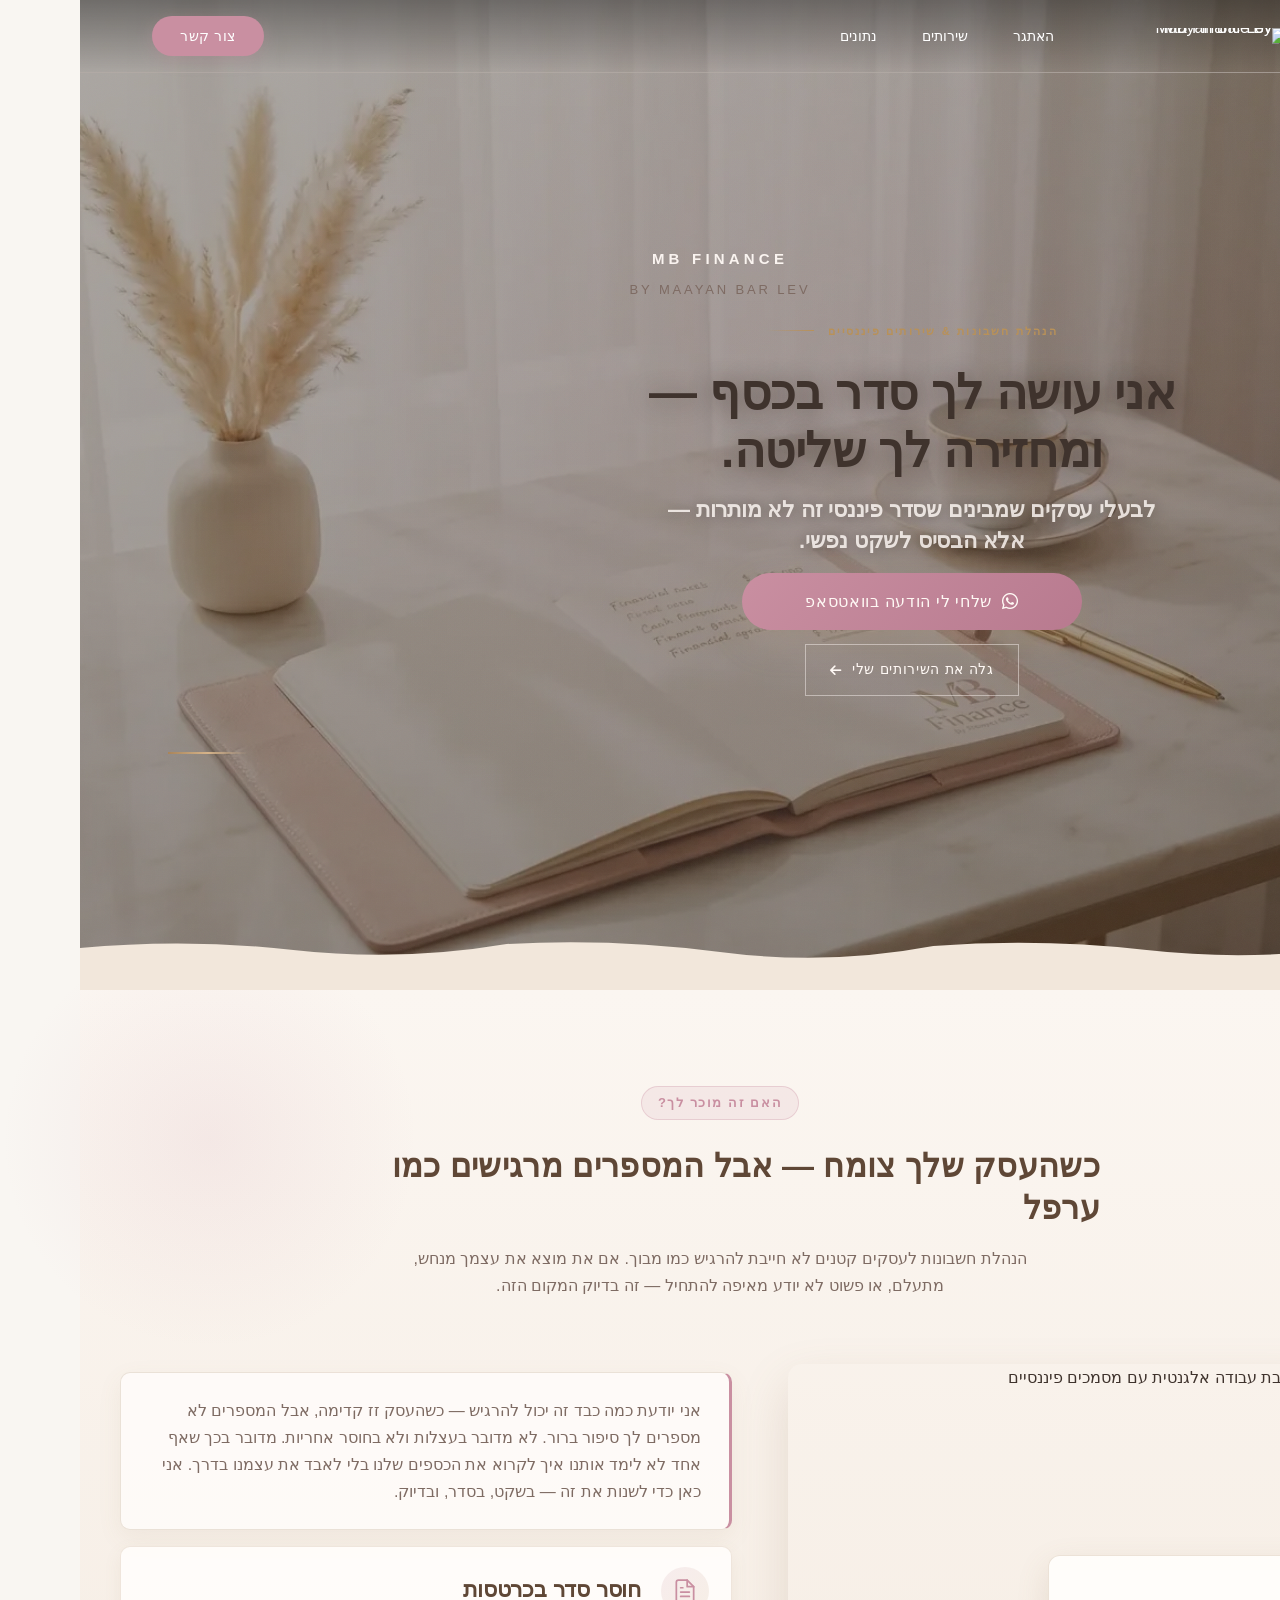
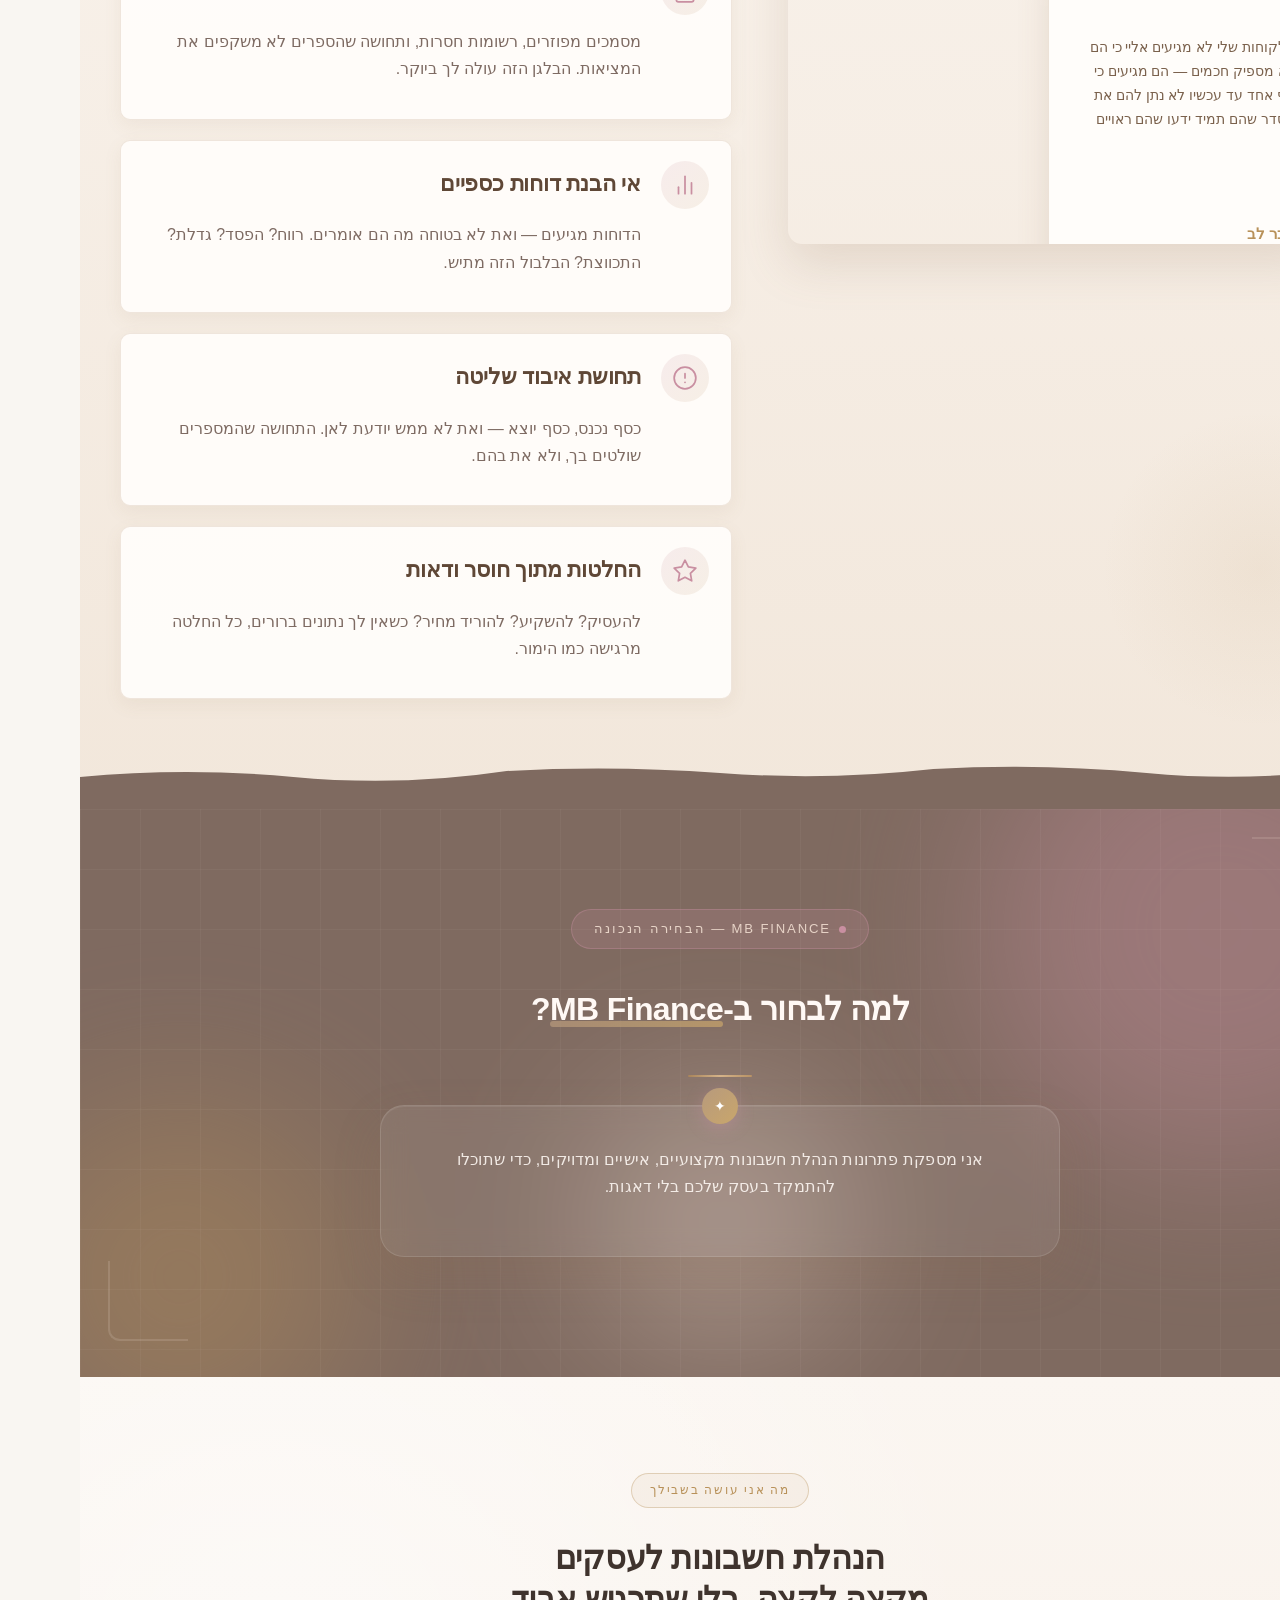
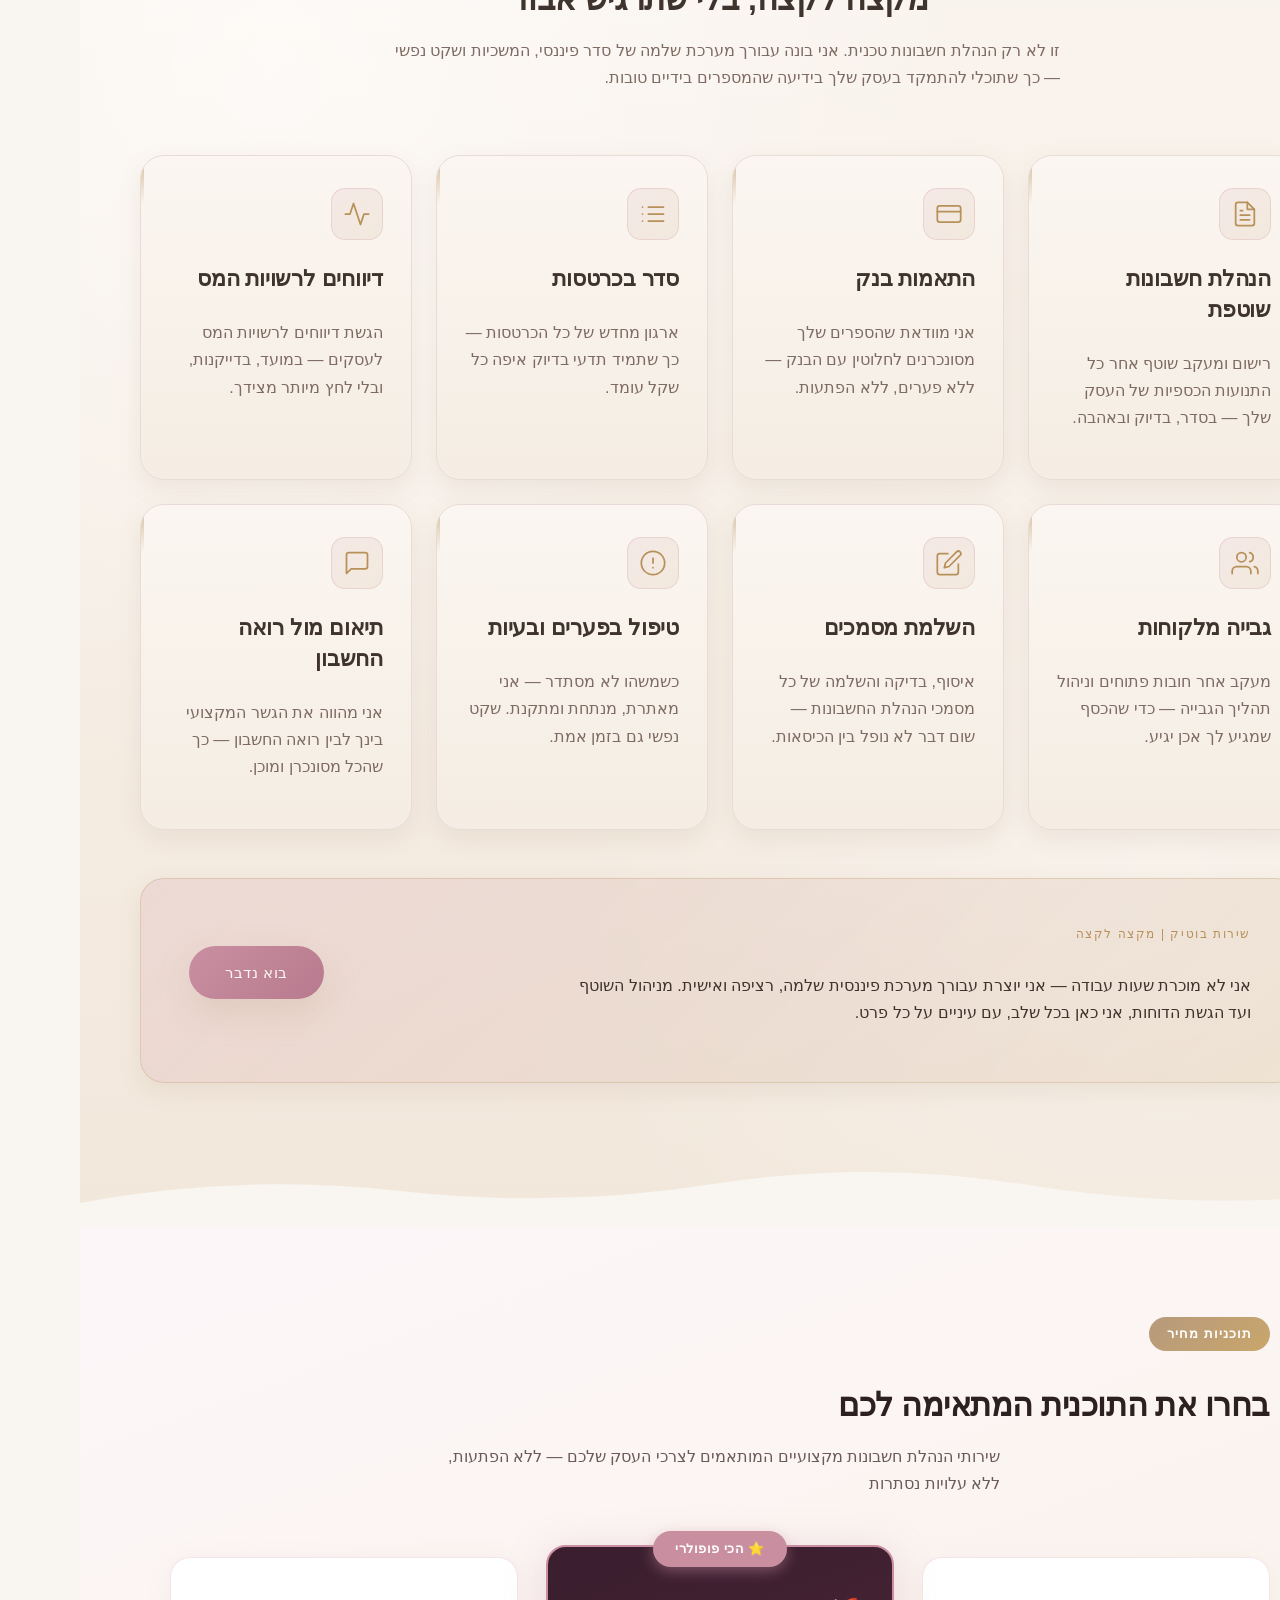
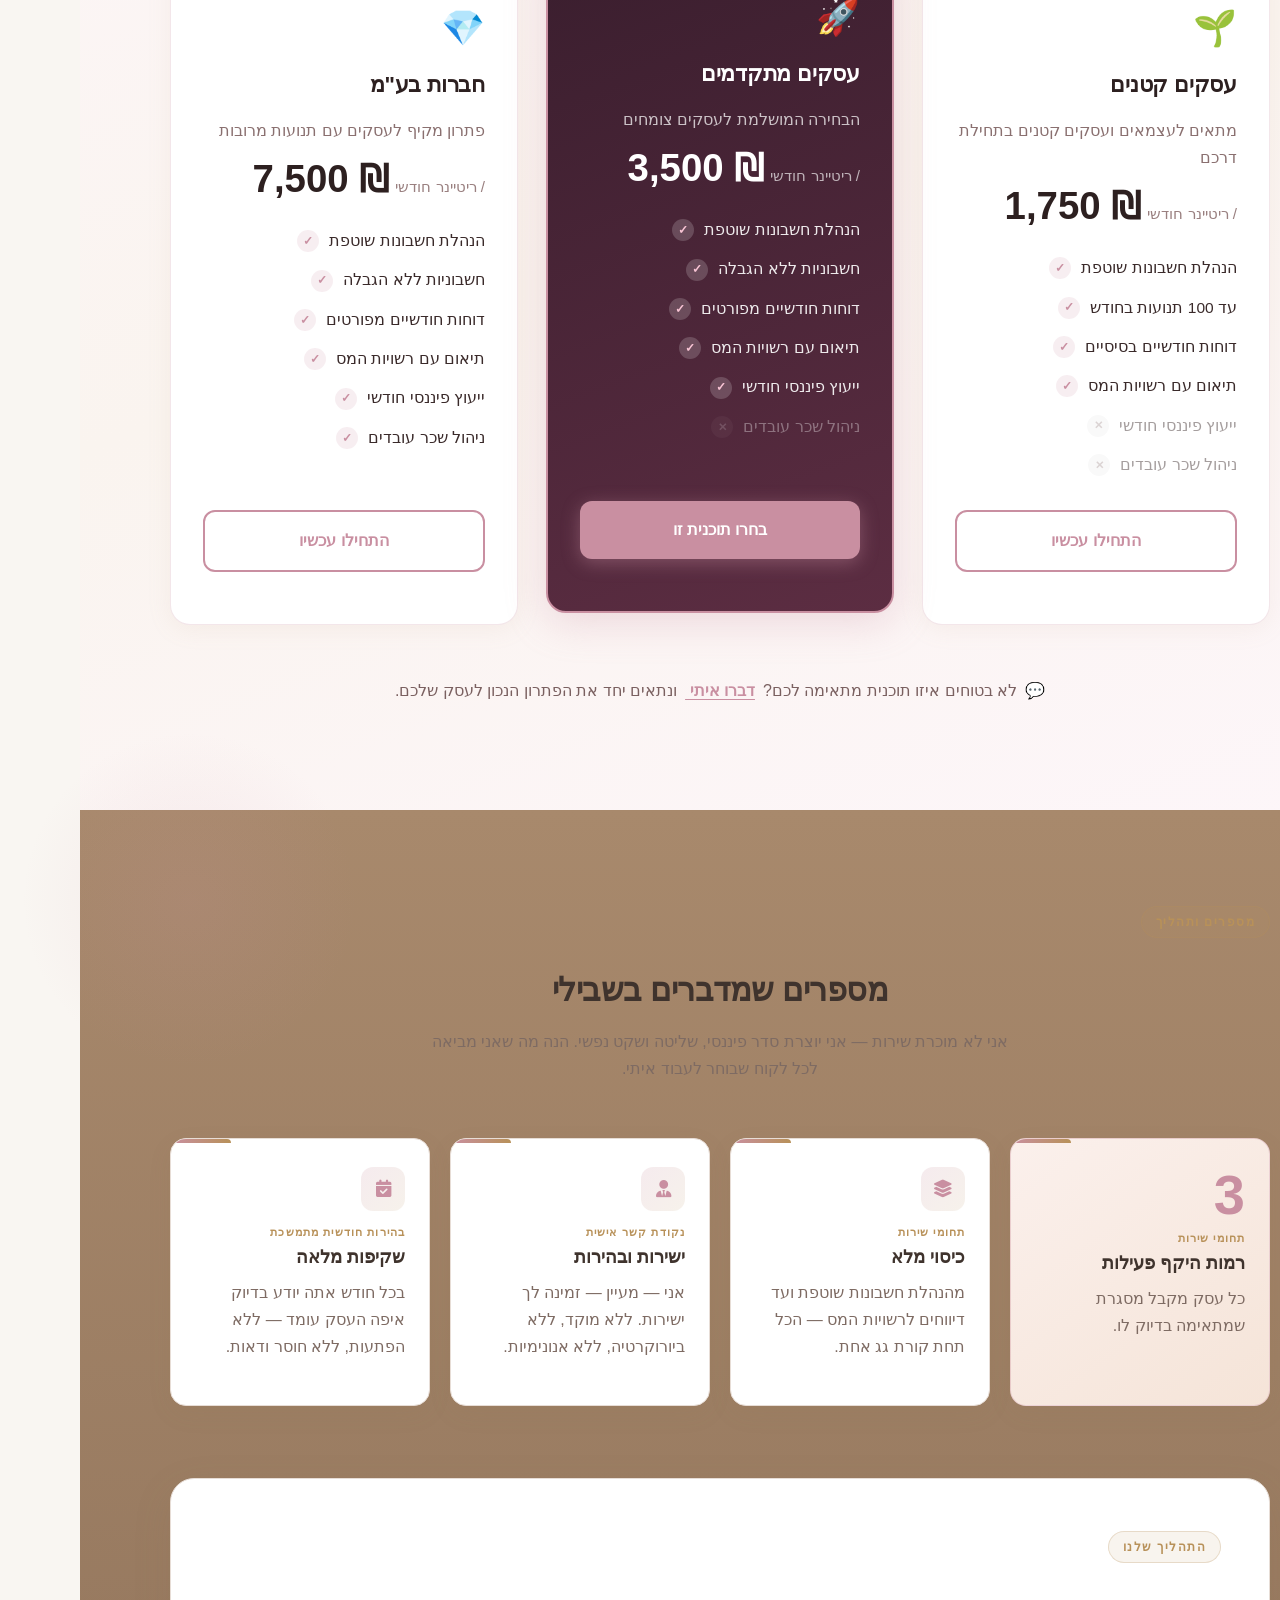
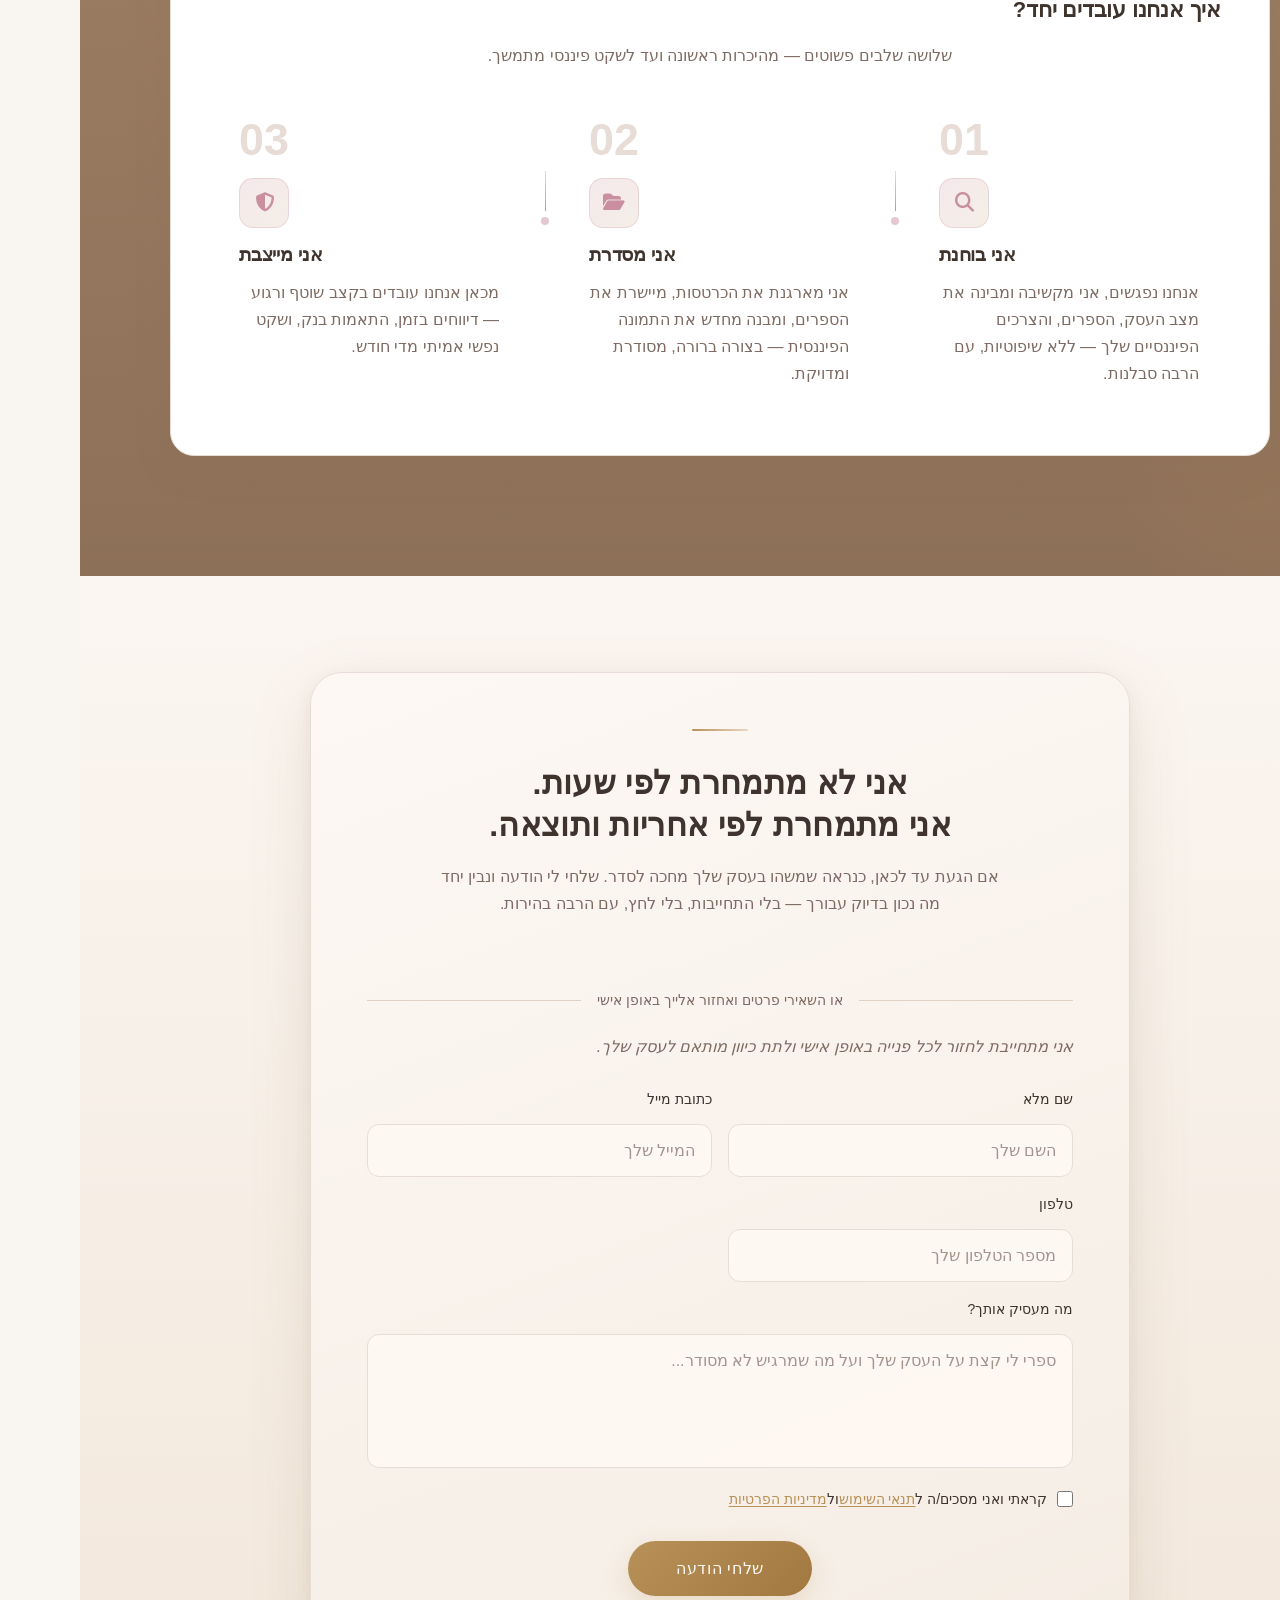
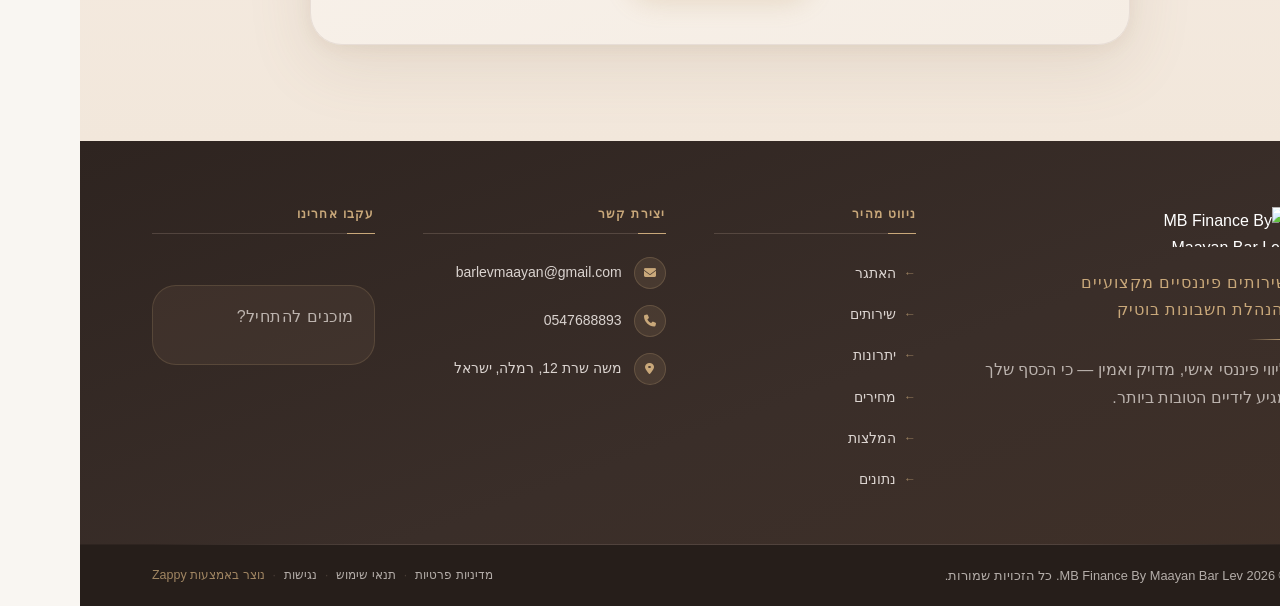
==== public/index.html @ 9f0d9a9c "Background sync: Progressive GitHub Sync" ====
<!doctype html><html dir="rtl" lang="he"><head><meta charset="UTF-8"><meta content="width=device-width,initial-scale=1" name="viewport"><meta content="index, follow" name="robots"><title>הנהלת חשבונות לעסקים קטנים — MB Finance By Maayan Bar Lev</title><meta content="MB Finance by Maayan Bar Lev is a high-end boutique accounting service with a deeply personal, feminine, and luxurious brand identity. The brand positions itsel" name="description"><meta content="הנהלת חשבונות לעסקים קטנים, מנהלת חשבונות לעצמאים ובעלי עסקים, דיווחים לרשויות המס לעסקים, התאמות בנק וסדר בספרים לעסק" name="keywords"><link href="/assets/favicon.ico" rel="icon" type="image/x-icon"><link href="/assets/favicon-16x16.png" rel="icon" type="image/png" sizes="16x16"><link href="/assets/favicon-32x32.png" rel="icon" type="image/png" sizes="32x32"><link href="/assets/favicon-48x48.png" rel="icon" type="image/png" sizes="48x48"><link href="/assets/favicon-192x192.png" rel="icon" type="image/png" sizes="192x192"><link href="/assets/favicon-512x512.png" rel="icon" type="image/png" sizes="512x512"><link href="/assets/apple-touch-icon.png" rel="apple-touch-icon"><script>!function(){"use strict";var t="21990d9f-f5af-49b9-a0df-b9c04e49e2e7",e="https://api.zappy5.com/api/analytics/track",a=18e5,n=2592e6,o=!0,i=!0,r=!0;var s=function(){var e="zappy_visitor_"+t,a=null;try{if(a=localStorage.getItem(e)){var o=JSON.parse(a),i=Date.now();if(i-o.created<n)return o.lastSeen=i,localStorage.setItem(e,JSON.stringify(o)),o.id}}catch(t){console.warn("Zappy Analytics: LocalStorage not available")}var r="zv_"+Date.now()+"_"+Math.random().toString(36).substr(2,9);try{localStorage.setItem(e,JSON.stringify({id:r,created:Date.now(),lastSeen:Date.now()}))}catch(t){}return r}(),c=function(){var e="zappy_session_"+t,n=null;try{if(n=sessionStorage.getItem(e)){var o=JSON.parse(n),i=Date.now();if(i-o.timestamp<a)return o.timestamp=i,sessionStorage.setItem(e,JSON.stringify(o)),o.id}}catch(t){console.warn("Zappy Analytics: SessionStorage not available")}var r="zs_"+Date.now()+"_"+Math.random().toString(36).substr(2,9);try{sessionStorage.setItem(e,JSON.stringify({id:r,timestamp:Date.now()}))}catch(t){}return r}();function l(a,n){n=n||{};var o={website_id:t,event_type:a,page_path:window.location.pathname,referrer:document.referrer||"direct",visitor_id:s,session_id:c,metadata:n};if(navigator.sendBeacon){var i=new Blob([JSON.stringify(o)],{type:"application/json"});navigator.sendBeacon(e,i)}else fetch(e,{method:"POST",headers:{"Content-Type":"application/json"},body:JSON.stringify(o),keepalive:!0}).catch(function(t){console.warn("Zappy Analytics: Failed to track event",t)})}o&&l("pageview",{title:document.title,url:window.location.href}),i&&document.addEventListener("click",function(t){var e=t.target;if("BUTTON"===e.tagName||e.closest("button")){var a="BUTTON"===e.tagName?e:e.closest("button");l("click",{element:"button",text:a.textContent.trim().substring(0,100),id:a.id||null,class:a.className||null})}else if("A"===e.tagName||e.closest("a")){var n="A"===e.tagName?e:e.closest("a");l("navigation",{element:"link",text:n.textContent.trim().substring(0,100),href:n.href,external:n.hostname!==window.location.hostname})}},!0),r&&document.addEventListener("submit",function(t){var e=t.target;l("form_submit",{form_id:e.id||null,form_name:e.name||null,form_action:e.action||null,form_method:e.method||"GET"})},!0);var d=Date.now();window.addEventListener("beforeunload",function(){l("page_unload",{time_on_page:Math.floor((Date.now()-d)/1e3),page_path:window.location.pathname})}),window.zappyAnalytics={track:l,getVisitorId:function(){return s},getSessionId:function(){return c}}}()</script><meta content="הנהלת חשבונות לעסקים קטנים — MB Finance By Maayan Bar Lev" property="og:title"><meta content="MB Finance by Maayan Bar Lev is a high-end boutique accounting service with a deeply personal, feminine, and luxurious brand identity. The brand positions itsel" property="og:description"><meta content="website" property="og:type"><meta content="he_IL" property="og:locale"><meta content="summary_large_image" name="twitter:card"><meta content="הנהלת חשבונות לעסקים קטנים — MB Finance By Maayan Bar Lev" name="twitter:title"><meta content="MB Finance by Maayan Bar Lev is a high-end boutique accounting service with a deeply personal, feminine, and luxurious brand identity. The brand positions itsel" name="twitter:description"><link href="https://cdnjs.cloudflare.com/ajax/libs/font-awesome/6.4.0/css/all.min.css" rel="stylesheet"><link href="/assets/favicon.ico" rel="icon" type="image/x-icon"><link href="/assets/favicon-16x16.png" rel="icon" type="image/png" sizes="16x16"><link href="/assets/favicon-32x32.png" rel="icon" type="image/png" sizes="32x32"><link href="/assets/favicon-48x48.png" rel="icon" type="image/png" sizes="48x48"><link href="/assets/favicon-192x192.png" rel="icon" type="image/png" sizes="192x192"><link href="/assets/favicon-512x512.png" rel="icon" type="image/png" sizes="512x512"><link href="/assets/apple-touch-icon.png" rel="apple-touch-icon"><link href="https://cdn.jsdelivr.net/npm/vanilla-cookieconsent@3/dist/cookieconsent.css" rel="stylesheet"><script src="https://cdn.jsdelivr.net/npm/vanilla-cookieconsent@3/dist/cookieconsent.umd.js"></script><script src="https://cdn.jsdelivr.net/gh/mickidum/acc_toolbar/acctoolbar/acctoolbar.min.js"></script><style data-zappy-section-v2-css="true">.index-pricing-section{direction:rtl;background-color:#f8f1ea;background-image:radial-gradient(circle at 15% 20%,rgba(255,255,255,.62) 0,rgba(255,255,255,0) 42%),radial-gradient(circle at 82% 30%,rgba(255,255,255,.45) 0,rgba(255,255,255,0) 36%),linear-gradient(180deg,rgba(255,255,255,.28) 0,rgba(233,222,210,.18) 100%);color:var(--text-dark);padding:90px 24px 80px;position:relative;overflow:visible;font-family:Heebo,Assistant,sans-serif}.index-pricing-section .index-pricing-inner{max-width:1100px;margin:0 auto;display:flex;flex-direction:column;align-items:center;gap:0}.index-pricing-section .index-pricing-label{font-family:Heebo,Assistant,sans-serif;font-size:12px;font-weight:500;letter-spacing:.14em;text-transform:uppercase;color:var(--accent);margin-bottom:18px;text-align:center}.index-pricing-section .index-pricing-heading{font-family:'Cormorant Garamond','David Libre','Noto Serif Hebrew',serif;font-size:34px;font-weight:400;line-height:1.25;color:var(--text-dark);text-align:center;margin:0 0 14px;letter-spacing:.01em}.index-pricing-section .index-pricing-subheading{font-family:Heebo,Assistant,sans-serif;font-size:18px;font-weight:500;line-height:1.4;color:var(--text-muted);text-align:center;margin:0 0 24px}.index-pricing-section .index-pricing-intro{font-size:16px;line-height:1.75;color:var(--text-muted);text-align:center;max-width:620px;margin:0 auto 52px}.index-pricing-section .index-pricing-layout{display:grid;grid-template-columns:1fr 1.55fr;gap:36px;align-items:center;width:100%;margin-bottom:52px}.index-pricing-section .index-pricing-visual{position:relative;display:flex;flex-direction:column;align-items:center;justify-content:center;min-height:280px;padding:40px 24px;background:linear-gradient(135deg,#e6c8bf 0,#d7a79a 100%);border-radius:16px;overflow:hidden;box-shadow:0 12px 32px rgba(142,112,82,.14)}.index-pricing-section .index-pricing-visual-ring{position:absolute;width:220px;height:220px;border-radius:50%;border:1.5px solid rgba(255,255,255,.35);top:50%;left:50%;transform:translate(-50%,-50%);pointer-events:none}.index-pricing-section .index-pricing-visual-petal{position:absolute;width:140px;height:140px;border-radius:50%;border:1px solid rgba(255,255,255,.22);top:50%;left:50%;transform:translate(-50%,-50%);pointer-events:none}.index-pricing-section .index-pricing-visual-icon-wrap{position:relative;z-index:2;width:72px;height:72px;border-radius:50%;background:rgba(255,255,255,.28);display:flex;align-items:center;justify-content:center;color:#fff;margin-bottom:18px;box-shadow:0 4px 16px rgba(183,154,125,.22);backdrop-filter:blur(4px)}.index-pricing-section .index-pricing-visual-label{position:relative;z-index:2;font-family:'Cormorant Garamond','David Libre',serif;font-size:17px;font-weight:500;color:#fff;text-align:center;letter-spacing:.03em;text-shadow:0 1px 8px rgba(100,60,40,.18)}.index-pricing-section .index-pricing-card{background:rgba(255,253,251,.92);border-radius:14px;box-shadow:0 10px 30px rgba(142,112,82,.14);padding:40px 36px 36px;border:1px solid rgba(232,220,207,.7);display:flex;flex-direction:column;gap:0;position:relative}.index-pricing-section .index-pricing-card-badge{display:inline-block;background:linear-gradient(135deg,var(--accent) 0,#c98fa1 100%);color:#fff;font-size:12px;font-weight:600;letter-spacing:.12em;text-transform:uppercase;padding:5px 16px;border-radius:999px;margin-bottom:22px;align-self:flex-start}.index-pricing-section .index-pricing-card-range{font-family:'Cormorant Garamond','David Libre',serif;font-size:54px;font-weight:400;line-height:1;color:var(--text-dark);margin-bottom:6px;letter-spacing:-.01em}.index-pricing-section .index-pricing-card-unit{font-size:14px;color:var(--text-muted);font-weight:400;margin-bottom:22px}.index-pricing-section .index-pricing-card-divider{height:1px;background:linear-gradient(to left,transparent,var(--border-light),transparent);margin-bottom:22px}.index-pricing-section .index-pricing-card-desc{font-size:16px;line-height:1.75;color:var(--text-muted);margin-bottom:20px;text-align:right}.index-pricing-section .index-pricing-card-tag{display:inline-block;font-size:13px;font-weight:500;color:var(--accent);background:rgba(184,145,89,.09);border:1px solid rgba(184,145,89,.22);border-radius:6px;padding:6px 14px;margin-bottom:28px;align-self:flex-start}.index-pricing-section .index-pricing-features{display:flex;flex-direction:row;gap:18px;flex-wrap:wrap}.index-pricing-section .index-pricing-feature-item{display:flex;flex-direction:row;align-items:center;gap:8px;background:rgba(249,246,242,.85);border:1px solid var(--border-light);border-radius:8px;padding:9px 14px;font-size:14px;color:var(--text-dark);font-weight:500}.index-pricing-section .index-pricing-feature-icon{color:var(--primary);display:flex;align-items:center;justify-content:center;flex-shrink:0}.index-pricing-section .index-pricing-philosophy{background:rgba(255,253,251,.78);border:1px solid rgba(199,177,154,.45);border-radius:12px;padding:36px 44px;width:100%;max-width:820px;margin:0 auto 48px;text-align:center;position:relative}.index-pricing-section .index-pricing-philosophy-ornament{font-size:20px;color:var(--accent);margin-bottom:14px;display:block;opacity:.7}.index-pricing-section .index-pricing-philosophy p{font-size:16px;line-height:1.85;color:var(--text-muted);text-align:center;margin:0}.index-pricing-section .index-pricing-cta-block{display:flex;flex-direction:column;align-items:center;gap:22px;text-align:center}.index-pricing-section .index-pricing-cta-lead{font-size:16px;line-height:1.7;color:var(--text-dark);text-align:center;max-width:540px;margin:0}.index-pricing-section .index-pricing-cta-btn{display:inline-flex;flex-direction:row;align-items:center;gap:10px;background:#25d366;color:#fff;font-family:Heebo,Assistant,sans-serif;font-size:15px;font-weight:600;padding:14px 32px;border-radius:999px;text-decoration:none;box-shadow:0 8px 24px rgba(37,211,102,.22);transition:background .22s ease,box-shadow .22s ease,transform .18s ease;letter-spacing:.01em}.index-pricing-section .index-pricing-cta-btn:hover{background:#1ebe5d;box-shadow:0 12px 32px rgba(37,211,102,.3);transform:translateY(-2px)}.index-pricing-section .index-pricing-cta-icon{display:flex;align-items:center;justify-content:center;flex-shrink:0}@media (max-width:900px){.index-pricing-section .index-pricing-layout{grid-template-columns:1fr;gap:28px}.index-pricing-section .index-pricing-visual{min-height:200px;padding:32px 20px}}@media (max-width:768px){.index-pricing-section{padding:70px 16px 60px}.index-pricing-section .index-pricing-heading{font-size:26px}.index-pricing-section .index-pricing-subheading{font-size:16px}.index-pricing-section .index-pricing-intro{margin-bottom:36px}.index-pricing-section .index-pricing-layout{grid-template-columns:1fr!important;gap:22px;margin-bottom:36px}.index-pricing-section .index-pricing-card{padding:28px 22px 26px}.index-pricing-section .index-pricing-card-range{font-size:42px}.index-pricing-section .index-pricing-features{gap:10px}.index-pricing-section .index-pricing-feature-item{font-size:13px;padding:8px 11px}.index-pricing-section .index-pricing-philosophy{padding:26px 20px;margin-bottom:34px}.index-pricing-section .index-pricing-cta-btn{font-size:14px;padding:13px 24px}}</style><style data-zappy-section-v2-css="true">.index-stats-section{position:relative;background-color:#f8f1ea;background-image:radial-gradient(circle at 20% 20%,rgba(255,255,255,.6) 0,rgba(255,255,255,0) 42%),radial-gradient(circle at 80% 30%,rgba(255,255,255,.45) 0,rgba(255,255,255,0) 36%),linear-gradient(180deg,rgba(255,255,255,.28) 0,rgba(233,222,210,.18) 100%);color:var(--text-dark);padding:90px 24px 80px;direction:rtl;overflow:hidden;font-family:Heebo,Assistant,sans-serif}.index-stats-section .stats-deco{position:absolute;border-radius:50%;pointer-events:none;z-index:0}.index-stats-section .stats-deco--top{width:340px;height:340px;background:radial-gradient(circle,rgba(201,143,161,.13) 0,transparent 70%);top:-80px;inset-inline-end:-60px}.index-stats-section .stats-deco--bottom{width:280px;height:280px;background:radial-gradient(circle,rgba(184,145,89,.1) 0,transparent 70%);bottom:-60px;inset-inline-start:-40px}.index-stats-section .process-wrapper,.index-stats-section .stats-header,.index-stats-section .stats-metrics-wrapper{max-width:1100px;margin-inline:auto;position:relative;z-index:1}.index-stats-section .stats-label{display:inline-block;font-size:.75rem;font-weight:600;letter-spacing:.12em;text-transform:uppercase;color:var(--accent);background:rgba(184,145,89,.1);border:1px solid rgba(184,145,89,.25);padding:5px 14px;border-radius:999px;margin-bottom:16px}.index-stats-section .stats-header{text-align:center;margin-bottom:56px}.index-stats-section .stats-title{font-family:Fraunces,'Cormorant Garamond','David Libre','Noto Serif Hebrew',serif;font-size:2rem;font-weight:600;color:var(--text-dark);line-height:1.3;margin:0 0 16px}.index-stats-section .stats-subtitle{font-size:1rem;color:var(--text-muted);line-height:1.7;max-width:600px;margin-inline:auto;text-align:center}.index-stats-section .stats-metrics-wrapper{display:grid;grid-template-columns:repeat(4,1fr);gap:20px;margin-bottom:72px}.index-stats-section .stat-card{background:#fff;border:1px solid var(--border-light);border-radius:16px;padding:28px 24px;text-align:right;box-shadow:0 8px 24px rgba(142,112,82,.08);transition:transform .25s ease,box-shadow .25s ease;position:relative;overflow:hidden}.index-stats-section .stat-card::before{content:'';position:absolute;top:0;inset-inline-end:0;width:60px;height:4px;background:linear-gradient(90deg,var(--primary),var(--accent));border-radius:0 16px 0 4px}.index-stats-section .stat-card:hover{transform:translateY(-4px);box-shadow:0 16px 36px rgba(142,112,82,.14)}.index-stats-section .stat-card--accent{background:linear-gradient(145deg,#fbf0ec 0,#f5e4d8 100%);border-color:rgba(201,143,161,.3)}.index-stats-section .stat-number{font-family:Fraunces,'Cormorant Garamond',serif;font-size:3.5rem;font-weight:700;color:var(--primary);line-height:1;margin-bottom:6px}.index-stats-section .stat-icon-wrap{width:44px;height:44px;background:linear-gradient(135deg,rgba(201,143,161,.18),rgba(184,145,89,.12));border-radius:12px;display:flex;align-items:center;justify-content:center;margin-bottom:12px;color:var(--primary);font-size:1.1rem}.index-stats-section .stat-tag{font-size:.7rem;font-weight:700;letter-spacing:.1em;text-transform:uppercase;color:var(--accent);margin-bottom:4px}.index-stats-section .stat-category{font-family:Fraunces,'Cormorant Garamond',serif;font-size:1.1rem;font-weight:600;color:var(--text-dark);margin-bottom:10px;line-height:1.3}.index-stats-section .stat-desc{font-size:.875rem;color:var(--text-muted);line-height:1.6;margin:0}.index-stats-section .process-wrapper{background:#fff;border-radius:24px;padding:52px 48px;box-shadow:0 12px 40px rgba(142,112,82,.1);border:1px solid var(--border-light)}.index-stats-section .process-header{text-align:center;margin-bottom:48px}.index-stats-section .process-title{font-family:Fraunces,'Cormorant Garamond','David Libre','Noto Serif Hebrew',serif;font-size:1.6rem;font-weight:600;color:var(--text-dark);line-height:1.35;margin:0 0 12px}.index-stats-section .process-intro{font-size:1rem;color:var(--text-muted);line-height:1.7;max-width:500px;margin-inline:auto;text-align:center}.index-stats-section .process-steps{display:flex;flex-direction:row;align-items:flex-start;gap:0}.index-stats-section .process-step{flex:1;display:flex;flex-direction:column;align-items:flex-end;text-align:right;padding:0 20px;position:relative}.index-stats-section .step-number-wrap{margin-bottom:16px}.index-stats-section .step-number{font-family:Fraunces,'Cormorant Garamond',serif;font-size:2.8rem;font-weight:700;color:var(--border-light);line-height:1;display:block}.index-stats-section .step-icon{width:50px;height:50px;background:linear-gradient(135deg,rgba(201,143,161,.2),rgba(184,145,89,.15));border-radius:14px;display:flex;align-items:center;justify-content:center;color:var(--primary);font-size:1.2rem;margin-bottom:14px;border:1px solid rgba(201,143,161,.25)}.index-stats-section .step-content{display:flex;flex-direction:column;align-items:flex-end}.index-stats-section .step-title{font-family:Fraunces,'Cormorant Garamond',serif;font-size:1.2rem;font-weight:600;color:var(--text-dark);margin:0 0 10px;line-height:1.4}.index-stats-section .step-desc{font-size:.9rem;color:var(--text-muted);line-height:1.65;margin:0;max-width:260px;text-align:right}.index-stats-section .step-connector{display:flex;flex-direction:column;align-items:center;justify-content:flex-start;padding-top:54px;flex-shrink:0;width:48px}.index-stats-section .connector-line{width:1px;height:40px;background:linear-gradient(180deg,var(--border-light),var(--primary));margin-bottom:6px}.index-stats-section .connector-dot{width:8px;height:8px;border-radius:50%;background:var(--primary);opacity:.5}@media (max-width:1024px){.index-stats-section .stats-metrics-wrapper{grid-template-columns:repeat(2,1fr)}.index-stats-section .process-steps{flex-direction:column;align-items:stretch}.index-stats-section .process-step{align-items:flex-end;padding:0;border-bottom:1px solid var(--border-light);padding-bottom:28px;margin-bottom:28px}.index-stats-section .process-step:last-child{border-bottom:none;margin-bottom:0;padding-bottom:0}.index-stats-section .step-connector{display:none}.index-stats-section .step-desc{max-width:100%}}@media (max-width:768px){.index-stats-section{padding:60px 16px 60px}.index-stats-section .stats-metrics-wrapper{grid-template-columns:1fr!important;gap:14px;margin-bottom:40px}.index-stats-section .stat-card{padding:22px 18px}.index-stats-section .stats-title{font-size:1.6rem}.index-stats-section .stats-header{margin-bottom:36px}.index-stats-section .process-wrapper{padding:32px 20px;border-radius:16px}.index-stats-section .process-header{margin-bottom:32px}.index-stats-section .process-title{font-size:1.35rem}.index-stats-section .step-number{font-size:2rem}.index-stats-section .stats-deco--bottom,.index-stats-section .stats-deco--top{display:none}}</style><style data-zappy-section-v2-css="true">.index-problem-section{position:relative;overflow:visible;background-color:#f2e7db;background-image:radial-gradient(circle at 10% 15%,rgba(201,143,161,.13) 0,transparent 45%),radial-gradient(circle at 85% 75%,rgba(184,145,89,.1) 0,transparent 40%),linear-gradient(180deg,#fbf6f1 0,#f2e7db 100%);color:var(--text-dark);padding:90px 24px 110px;direction:rtl}.index-problem-section .prob-blob{position:absolute;border-radius:50%;pointer-events:none;z-index:0}.index-problem-section .prob-blob-1{width:420px;height:420px;top:-60px;inset-inline-end:-80px;background:radial-gradient(circle,rgba(201,143,161,.12) 0,transparent 70%)}.index-problem-section .prob-blob-2{width:320px;height:320px;bottom:80px;inset-inline-start:-60px;background:radial-gradient(circle,rgba(184,145,89,.09) 0,transparent 70%)}.index-problem-section .prob-container{position:relative;z-index:1;max-width:1200px;margin:0 auto}.index-problem-section .prob-eyebrow{display:inline-block;font-family:Heebo,Assistant,sans-serif;font-size:13px;font-weight:600;letter-spacing:.12em;text-transform:uppercase;color:var(--primary);background:rgba(201,143,161,.12);border:1px solid rgba(201,143,161,.3);border-radius:999px;padding:5px 16px;margin-bottom:18px}.index-problem-section .prob-intro{text-align:center;max-width:760px;margin:0 auto 64px}.index-problem-section .prob-main-heading{font-family:'Cormorant Garamond','David Libre','Noto Serif Hebrew',serif;font-size:34px;font-weight:400;line-height:1.25;color:#5f4736;margin:0 0 20px;letter-spacing:.01em}.index-problem-section .prob-lead{font-family:Heebo,Assistant,sans-serif;font-size:16px;line-height:1.8;color:var(--text-muted);max-width:620px;margin:0 auto;text-align:center}.index-problem-section .prob-body{display:grid;grid-template-columns:1fr 1.15fr;gap:56px;align-items:start;direction:rtl}.index-problem-section .prob-visual-col{position:relative}.index-problem-section .prob-image-card{position:relative;border-radius:14px;overflow:hidden;box-shadow:0 20px 48px rgba(142,112,82,.18)}.index-problem-section .prob-image-card img{display:block;width:100%;height:480px;object-fit:cover;border-radius:14px}.index-problem-section .prob-quote-card{position:absolute;bottom:-28px;inset-inline-start:-28px;background:rgba(255,253,251,.96);border:1px solid rgba(232,220,207,.8);border-radius:12px;padding:24px 28px;max-width:300px;box-shadow:0 12px 32px rgba(142,112,82,.16);z-index:3}.index-problem-section .prob-quote-mark{display:block;font-family:'Cormorant Garamond',serif;font-size:36px;line-height:1;color:var(--primary);margin-bottom:4px}.index-problem-section .prob-quote-close{margin-top:4px;margin-bottom:8px}.index-problem-section .prob-quote-text{font-family:Heebo,Assistant,sans-serif;font-size:14px;line-height:1.7;color:#7a614c;margin:0;font-style:normal;text-align:right}.index-problem-section .prob-quote-author{display:block;font-family:'Cormorant Garamond','David Libre',serif;font-size:15px;font-weight:600;color:var(--accent);font-style:normal;text-align:right;margin-top:10px}.index-problem-section .prob-content-col{padding-top:8px}.index-problem-section .prob-empathy-text{font-family:Heebo,Assistant,sans-serif;font-size:16px;line-height:1.85;color:var(--text-muted);text-align:right;margin:0 0 40px;padding:24px 28px;background:rgba(255,253,251,.78);border:1px solid rgba(199,177,154,.35);border-radius:10px;border-inline-start:3px solid var(--primary);box-shadow:0 8px 24px rgba(142,112,82,.08)}.index-problem-section .prob-pain-list{list-style:none;margin:0;padding:0;display:flex;flex-direction:column;gap:20px}.index-problem-section .prob-pain-item{display:grid;grid-template-columns:52px 1fr;gap:0 16px;align-items:start;background:rgba(255,253,251,.92);border:1px solid rgba(232,220,207,.7);border-radius:10px;padding:20px 22px;box-shadow:0 6px 18px rgba(142,112,82,.08);transition:box-shadow .25s ease,transform .25s ease}.index-problem-section .prob-pain-item:hover{box-shadow:0 12px 32px rgba(142,112,82,.14);transform:translateY(-2px)}.index-problem-section .prob-pain-icon-wrap{display:flex;align-items:center;justify-content:center;width:48px;height:48px;border-radius:50%;background:linear-gradient(135deg,rgba(201,143,161,.15) 0,rgba(184,145,89,.12) 100%);color:var(--primary);flex-shrink:0}.index-problem-section .prob-pain-body{display:flex;flex-direction:column;gap:6px}.index-problem-section .prob-pain-title{font-family:'Cormorant Garamond','David Libre','Noto Serif Hebrew',serif;font-size:20px;font-weight:600;line-height:1.3;color:#5f4736;margin:0;text-align:right}.index-problem-section .prob-pain-desc{font-family:Heebo,Assistant,sans-serif;font-size:14px;line-height:1.7;color:var(--text-muted);margin:0;text-align:right}.index-problem-section .prob-divider-wrapper{position:absolute;bottom:0;left:0;width:100%;height:70px;pointer-events:none;z-index:5}.index-problem-section .prob-divider-wrapper svg{display:block;width:100%;height:100%}@media (max-width:1024px){.index-problem-section .prob-body{grid-template-columns:1fr 1fr;gap:36px}.index-problem-section .prob-quote-card{inset-inline-start:-14px;max-width:260px}}@media (max-width:768px){.index-problem-section{padding:80px 16px 90px}.index-problem-section .prob-blob-1,.index-problem-section .prob-blob-2{display:none}.index-problem-section .prob-intro{margin-bottom:40px}.index-problem-section .prob-main-heading{font-size:26px}.index-problem-section .prob-body{grid-template-columns:1fr;gap:36px}.index-problem-section .prob-content-col{padding-top:0}.index-problem-section .prob-image-card img{height:300px}.index-problem-section .prob-quote-card{position:static;margin-top:16px;max-width:100%;border-radius:10px}.index-problem-section .prob-pain-item{grid-template-columns:44px 1fr;gap:0 12px;padding:16px}.index-problem-section .prob-pain-icon-wrap{width:40px;height:40px}.index-problem-section .prob-pain-title{font-size:18px}.index-problem-section .prob-empathy-text{padding:18px 20px}}</style><style data-zappy-section-v2-css="true">.index-benefits-section{position:relative;background-color:#f8f1ea;background-image:radial-gradient(circle at 20% 20%,rgba(255,255,255,.6) 0,rgba(255,255,255,0) 42%),radial-gradient(circle at 80% 30%,rgba(255,255,255,.45) 0,rgba(255,255,255,0) 36%),linear-gradient(180deg,rgba(255,255,255,.28) 0,rgba(233,222,210,.18) 100%);color:var(--text-dark);padding:100px 24px 80px;overflow:hidden;direction:rtl;font-family:Heebo,Assistant,sans-serif}.index-benefits-section .ibs-bg-pattern{position:absolute;inset:0;background-image:radial-gradient(circle at 10% 80%,rgba(201,143,161,.08) 0,transparent 45%),radial-gradient(circle at 90% 10%,rgba(184,145,89,.07) 0,transparent 40%);pointer-events:none;z-index:0}.index-benefits-section .ibs-container{max-width:1200px;margin:0 auto;position:relative;z-index:1}.index-benefits-section .ibs-header{text-align:center;margin-bottom:60px;max-width:680px;margin-inline:auto;margin-bottom:60px}.index-benefits-section .ibs-eyebrow{display:inline-block;font-family:Heebo,Assistant,sans-serif;font-size:13px;font-weight:600;letter-spacing:.12em;text-transform:uppercase;color:var(--accent);margin-bottom:16px;position:relative;padding:0 20px}.index-benefits-section .ibs-eyebrow::after,.index-benefits-section .ibs-eyebrow::before{content:'';position:absolute;top:50%;width:30px;height:1px;background:var(--accent);opacity:.5}.index-benefits-section .ibs-eyebrow::before{inset-inline-end:100%;margin-inline-end:-20px}.index-benefits-section .ibs-eyebrow::after{inset-inline-start:100%;margin-inline-start:-20px}.index-benefits-section .ibs-title{font-family:'Cormorant Garamond','David Libre','Noto Serif Hebrew',Georgia,serif;font-size:34px;font-weight:400;line-height:1.25;color:#5f4736;margin:0 0 20px;letter-spacing:-.01em;text-align:center;max-width:none!important}.index-benefits-section .ibs-title-break{display:block;color:var(--primary);font-style:italic}.index-benefits-section .ibs-intro{font-size:16px;line-height:1.8;color:#7a614c;text-align:center;margin:0;max-width:none!important}.index-benefits-section .ibs-grid{display:grid;grid-template-columns:repeat(3,1fr);gap:24px;direction:rtl}.index-benefits-section .ibs-card{background:rgba(255,253,251,.92);border-radius:10px;box-shadow:0 10px 30px rgba(142,112,82,.14);border:1px solid rgba(232,220,207,.7);padding:32px 28px 28px;position:relative;overflow:hidden;transition:transform .3s ease,box-shadow .3s ease;display:flex;flex-direction:column;gap:0}.index-benefits-section .ibs-card:hover{transform:translateY(-4px);box-shadow:0 20px 48px rgba(142,112,82,.18)}.index-benefits-section .ibs-card--featured{background:linear-gradient(135deg,rgba(255,253,251,.97) 0,rgba(242,231,219,.85) 100%);border-color:rgba(201,143,161,.3)}.index-benefits-section .ibs-card--accent{background:linear-gradient(135deg,rgba(255,253,251,.97) 0,rgba(231,211,199,.7) 100%);border-color:rgba(184,145,89,.25)}.index-benefits-section .ibs-card--wide{grid-column:span 3;flex-direction:row;align-items:flex-start;gap:28px}.index-benefits-section .ibs-card--wide .ibs-card-icon-wrap{flex-shrink:0;margin-bottom:0}.index-benefits-section .ibs-card--wide .ibs-card-content{flex:1}.index-benefits-section .ibs-card--wide .ibs-card-accent-line{position:absolute;bottom:0;inset-inline-start:0;width:100%;height:3px;border-radius:0 0 10px 10px}.index-benefits-section .ibs-card-icon-wrap{width:54px;height:54px;border-radius:12px;background:linear-gradient(135deg,rgba(201,143,161,.15) 0,rgba(184,145,89,.1) 100%);border:1px solid rgba(201,143,161,.25);display:flex;align-items:center;justify-content:center;margin-bottom:20px;color:var(--accent);flex-shrink:0}.index-benefits-section .ibs-icon{width:24px;height:24px;color:var(--accent)}.index-benefits-section .ibs-card-content{flex:1}.index-benefits-section .ibs-card-title{font-family:'Cormorant Garamond','David Libre','Noto Serif Hebrew',Georgia,serif;font-size:22px;font-weight:500;line-height:1.3;color:#5f4736;margin:0 0 12px;text-align:start}.index-benefits-section .ibs-card-text{font-size:16px;line-height:1.75;color:#7a614c;margin:0;text-align:start}.index-benefits-section .ibs-card-accent-line{position:absolute;bottom:0;inset-inline-start:0;width:50px;height:3px;background:linear-gradient(90deg,var(--primary),var(--accent));border-radius:0 3px 0 10px}.index-benefits-section .ibs-card--featured .ibs-card-accent-line{background:linear-gradient(90deg,var(--primary),rgba(201,143,161,.4))}.index-benefits-section .ibs-card--accent .ibs-card-accent-line{background:linear-gradient(90deg,var(--accent),rgba(184,145,89,.4))}.index-benefits-section .ibs-closing{margin-top:60px;text-align:center}.index-benefits-section .ibs-closing-inner{display:inline-flex;flex-direction:column;align-items:center;gap:16px;max-width:560px}.index-benefits-section .ibs-closing-ornament{display:flex;align-items:center;gap:10px;color:var(--primary);opacity:.5}.index-benefits-section .ibs-closing-text{font-family:'Cormorant Garamond','David Libre','Noto Serif Hebrew',Georgia,serif;font-size:18px;font-style:italic;line-height:1.7;color:#7a614c;text-align:center;margin:0;max-width:none!important}@media (max-width:960px){.index-benefits-section .ibs-grid{grid-template-columns:repeat(2,1fr)}.index-benefits-section .ibs-card--wide{grid-column:span 2;flex-direction:column;gap:0}.index-benefits-section .ibs-card--wide .ibs-card-icon-wrap{margin-bottom:20px}}@media (max-width:768px){.index-benefits-section{padding:100px 16px 60px}.index-benefits-section .ibs-header{margin-bottom:40px}.index-benefits-section .ibs-title{font-size:26px}.index-benefits-section .ibs-grid{grid-template-columns:1fr!important;gap:16px}.index-benefits-section .ibs-card--wide{grid-column:span 1!important;flex-direction:column;gap:0}.index-benefits-section .ibs-card--wide .ibs-card-icon-wrap{margin-bottom:20px}.index-benefits-section .ibs-card{padding:24px 20px 22px}.index-benefits-section .ibs-closing{margin-top:40px}.index-benefits-section .ibs-closing-text{font-size:16px}.index-benefits-section .ibs-eyebrow::after,.index-benefits-section .ibs-eyebrow::before{display:none}}</style><style data-zappy-section-v2-css="true">.index-hero-section{position:relative;width:100%;min-height:100vh;overflow:visible;background:#3f332d;color:var(--text-light);display:flex;align-items:stretch;padding-bottom:90px}.index-hero-section .index-hero-bg{position:absolute;inset:0;z-index:0;width:100%;height:100%;background-color:#7f6a60;background-position:center;background-size:cover;background-repeat:no-repeat}.index-hero-section .index-hero-scrim{position:absolute;inset:0;z-index:1;pointer-events:none;background-image:linear-gradient(135deg,rgba(50,35,25,.82) 0,rgba(63,51,45,.72) 40%,rgba(90,70,55,.38) 75%,rgba(90,70,55,.18) 100%)}.index-hero-section .index-hero-grain{position:absolute;inset:0;z-index:2;pointer-events:none;opacity:.04;background-image:url("data:image/svg+xml,%3Csvg viewBox='0 0 256 256' xmlns='http://www.w3.org/2000/svg'%3E%3Cfilter id='noise'%3E%3CfeTurbulence type='fractalNoise' baseFrequency='0.9' numOctaves='4' stitchTiles='stitch'/%3E%3C/filter%3E%3Crect width='100%25' height='100%25' filter='url(%23noise)'/%3E%3C/svg%3E");background-size:200px 200px}.index-hero-section .index-hero-inner{position:relative;z-index:10;width:100%;max-width:1200px;margin:0 auto;padding:160px 48px 60px;display:flex;flex-direction:column;justify-content:center;min-height:100vh;box-sizing:border-box;direction:rtl}.index-hero-section .index-hero-brand{display:flex;flex-direction:column;align-items:flex-end;margin-bottom:48px}.index-hero-section .index-hero-brand-name{font-family:Fraunces,'Cormorant Garamond','David Libre','Noto Serif Hebrew',Georgia,serif;font-size:15px;font-weight:600;letter-spacing:.28em;text-transform:uppercase;color:var(--text-light);opacity:.95}.index-hero-section .index-hero-brand-sub{font-family:Heebo,Assistant,sans-serif;font-size:12px;font-weight:400;letter-spacing:.18em;text-transform:uppercase;color:#b89159;margin-top:4px}.index-hero-section .index-hero-content{max-width:720px;text-align:right}.index-hero-section .index-hero-label-row{display:flex;align-items:center;gap:14px;margin-bottom:24px;flex-direction:row;justify-content:flex-end}.index-hero-section .index-hero-label{font-family:Heebo,Assistant,sans-serif;font-size:11px;font-weight:600;letter-spacing:.2em;text-transform:uppercase;color:#b89159;white-space:nowrap}.index-hero-section .index-hero-label-line{display:block;width:48px;height:1px;background:linear-gradient(90deg,transparent 0,#b89159 100%);flex-shrink:0}.index-hero-section .index-hero-h1{font-family:Fraunces,'Cormorant Garamond','David Libre','Noto Serif Hebrew',Georgia,serif;font-size:56px;font-weight:400;letter-spacing:-.02em;line-height:1.15;color:var(--text-light);margin:0 0 28px 0;text-shadow:0 2px 24px rgba(30,18,10,.45)}.index-hero-section .index-hero-h3{font-family:Heebo,Assistant,sans-serif;font-size:18px;font-weight:400;line-height:1.7;color:rgba(255,249,245,.82);margin:0 0 48px 0;text-shadow:0 1px 12px rgba(30,18,10,.35)}.index-hero-section .index-hero-br{display:block}.index-hero-section .index-hero-ctas{display:flex;flex-direction:row;align-items:center;gap:20px;flex-wrap:wrap;justify-content:flex-end}.index-hero-section .index-hero-btn-primary{display:inline-flex;align-items:center;gap:10px;flex-direction:row;background:#b89159;color:#fffdfb;font-family:Heebo,Assistant,sans-serif;font-size:14px;font-weight:600;letter-spacing:.05em;padding:14px 30px;border-radius:0;border:none;text-decoration:none;box-shadow:0 6px 24px rgba(142,112,82,.32);transition:all .35s ease;white-space:nowrap}.index-hero-section .index-hero-btn-primary:hover{background:#a8845a;box-shadow:0 10px 32px rgba(142,112,82,.42);transform:translateY(-2px);color:#fffdfb}.index-hero-section .index-hero-btn-primary .fab{font-size:16px;flex-shrink:0}.index-hero-section .index-hero-btn-ghost{display:inline-flex;align-items:center;gap:10px;flex-direction:row;background:0 0;color:var(--text-light);font-family:Heebo,Assistant,sans-serif;font-size:14px;font-weight:500;letter-spacing:.05em;padding:13px 24px;border-radius:0;border:1px solid rgba(255,249,245,.45);text-decoration:none;transition:all .35s ease;white-space:nowrap}.index-hero-section .index-hero-btn-ghost:hover{border-color:#b89159;color:#b89159;background:rgba(184,145,89,.08);transform:translateY(-2px)}.index-hero-section .index-hero-btn-ghost .fas{font-size:13px;flex-shrink:0;transition:transform .25s ease}.index-hero-section .index-hero-btn-ghost:hover .fas{transform:translateX(-4px)}.index-hero-section .index-hero-accent-line{width:80px;height:2px;background:linear-gradient(90deg,#a8845a 0,#d6b48a 50%,transparent 100%);margin-top:56px;align-self:flex-end}.index-hero-section .index-hero-divider-wrapper{position:absolute;bottom:0;left:0;width:100%;height:90px;pointer-events:none;z-index:5}.index-hero-section .index-hero-divider-wrapper svg{display:block;width:100%;height:100%}@media (max-width:1024px){.index-hero-section .index-hero-inner{padding:140px 32px 56px}.index-hero-section .index-hero-h1{font-size:44px}}@media (max-width:768px){.index-hero-section .index-hero-inner{padding:110px 20px 48px;min-height:100vh}.index-hero-section .index-hero-brand{margin-bottom:32px}.index-hero-section .index-hero-h1{font-size:34px;letter-spacing:-.01em;margin-bottom:20px}.index-hero-section .index-hero-h3{font-size:16px;margin-bottom:36px}.index-hero-section .index-hero-br{display:none}.index-hero-section .index-hero-ctas{flex-direction:column;align-items:stretch;gap:14px}.index-hero-section .index-hero-btn-ghost,.index-hero-section .index-hero-btn-primary{justify-content:center;width:100%;padding:14px 20px}.index-hero-section .index-hero-label-row{margin-bottom:18px}.index-hero-section .index-hero-accent-line{margin-top:36px;width:56px}.index-hero-section .index-hero-content{max-width:100%}.index-hero-section .index-hero-scrim{background-image:linear-gradient(160deg,rgba(40,28,20,.88) 0,rgba(63,51,45,.78) 50%,rgba(90,70,55,.5) 100%)}}</style><link href="/styles.css" rel="stylesheet"><style id="zappy-dropdown-submenu-styles">#navMenu li:has(.sub-menu),.nav-menu li:has(.sub-menu),.navbar li:has(.sub-menu),nav li:has(.sub-menu){position:relative}#navMenu .sub-menu,.nav-menu .sub-menu,.navbar .sub-menu,nav .sub-menu{display:block!important;position:absolute!important;top:100%;left:0;min-width:220px;background:#fff;border-radius:8px;box-shadow:0 8px 25px rgba(0,0,0,.15);padding:8px 0;opacity:0;visibility:hidden;transform:translateY(10px);transition:all .3s ease;z-index:1000;list-style:none;pointer-events:none}#navMenu li:hover>.sub-menu,.nav-menu li:hover>.sub-menu,.navbar li:hover>.sub-menu,nav li:hover>.sub-menu{opacity:1!important;visibility:visible!important;transform:translateY(0)!important;pointer-events:auto!important}.sub-menu li{list-style:none;margin:0;padding:0}.sub-menu a{display:block!important;padding:10px 16px!important;color:var(--text-dark,#333)!important;font-weight:500;text-decoration:none;white-space:nowrap;transition:background-color .2s}.sub-menu a:hover{background-color:#f5f5f5}[dir=rtl] .nav-menu .sub-menu,[dir=rtl] .navbar .sub-menu,[dir=rtl] nav .sub-menu,html[lang=ar] .nav-menu .sub-menu,html[lang=ar] .navbar .sub-menu,html[lang=ar] nav .sub-menu,html[lang=he] .nav-menu .sub-menu,html[lang=he] .navbar .sub-menu,html[lang=he] nav .sub-menu{left:auto!important;right:0!important}.sub-menu:empty,.sub-menu:not(:has(li)):not(:has(> a)),.sub-menu:not(:has(li:not(.zappy-hidden-menu-item))):not(:has(> a)){display:none!important;opacity:0!important;visibility:hidden!important;pointer-events:none!important}li:has(.menu-group-title):hover>.sub-menu{opacity:1!important;visibility:visible!important;transform:translateY(0)!important;pointer-events:auto!important}#navMenu>li>.menu-group-title,.nav-menu>li>.menu-group-title{display:inline-block;padding:.5rem 1rem;cursor:default;user-select:none}@media (max-width:768px){#navMenu .sub-menu,.nav-menu .sub-menu,.navbar .sub-menu,nav .sub-menu{position:static!important;transform:none!important;box-shadow:none!important;background:0 0!important;max-height:0;overflow:hidden;opacity:0;visibility:hidden;transition:max-height .3s ease,opacity .3s ease;padding:0!important;border-radius:0!important}.sub-menu.mobile-expanded{max-height:60vh!important;overflow-y:auto!important;opacity:1!important;visibility:visible!important;padding:8px 0 8px 16px!important}[dir=rtl] .sub-menu.mobile-expanded,html[lang=he] .sub-menu.mobile-expanded{padding:8px 16px 8px 0!important}#navMenu li:hover>.sub-menu,.nav-menu li:hover>.sub-menu,.navbar li:hover>.sub-menu,nav li:hover>.sub-menu{opacity:0;visibility:hidden;pointer-events:none}#navMenu li>.sub-menu.mobile-expanded,.nav-menu li>.sub-menu.mobile-expanded,.navbar li>.sub-menu.mobile-expanded,nav li>.sub-menu.mobile-expanded{opacity:1!important;visibility:visible!important;pointer-events:auto!important}#navMenu li:has(.sub-menu),.nav-menu li:has(.sub-menu),.navbar li:has(.sub-menu),nav li:has(.sub-menu){display:flex!important;flex-wrap:wrap!important;align-items:center!important;position:relative!important;min-height:44px!important}#navMenu li:has(.sub-menu)>a,.nav-menu li:has(.sub-menu)>a,.navbar li:has(.sub-menu)>a,nav li:has(.sub-menu)>a{flex:1!important;min-width:0!important}#navMenu li:has(.sub-menu)>.menu-group-title,.nav-menu li:has(.sub-menu)>.menu-group-title,.navbar li:has(.sub-menu)>.menu-group-title,nav li:has(.sub-menu)>.menu-group-title{flex:1!important;min-width:0!important;padding:0!important;line-height:inherit!important}#navMenu li:has(.sub-menu)>.sub-menu,.nav-menu li:has(.sub-menu)>.sub-menu,.navbar li:has(.sub-menu)>.sub-menu,nav li:has(.sub-menu)>.sub-menu{flex-basis:100%!important;width:100%!important}#navMenu li:has(.sub-menu)>a [class*=arrow],#navMenu li:has(.sub-menu)>a [class*=chevron],.nav-menu li:has(.sub-menu)>a .fa-angle-down,.nav-menu li:has(.sub-menu)>a .fa-chevron-down,.nav-menu li:has(.sub-menu)>a [class*=arrow],.nav-menu li:has(.sub-menu)>a [class*=chevron],nav li:has(.sub-menu)>a [class*=arrow],nav li:has(.sub-menu)>a [class*=chevron]{display:none!important;visibility:hidden!important}.mobile-submenu-toggle{display:flex!important;align-items:center!important;justify-content:center!important;width:44px!important;height:auto!important;background:0 0!important;border:none!important;cursor:pointer!important;color:var(--text-dark)!important;position:static!important;flex-shrink:0!important;align-self:stretch!important;z-index:2!important;padding:0!important;margin:0!important}.mobile-submenu-toggle::after{content:''!important;width:0!important;height:0!important;border-left:6px solid transparent!important;border-right:6px solid transparent!important;border-top:7px solid currentColor!important;transition:transform .3s ease!important}.mobile-submenu-toggle.expanded::after{transform:rotate(180deg)!important}.sub-menu a{padding:10px 0!important;display:block!important;color:var(--text-dark)!important}.navbar .sub-menu li a,.zappy-products-dropdown .sub-menu a,nav.navbar .sub-menu li a{color:var(--text-dark)!important}}@media (min-width:769px){.mobile-submenu-toggle{display:none!important}}</style><style id="mobile-lang-menu-deployed-css">@media (max-width:768px){.lang-switcher,.nav-container .lang-switcher,.nav-cta-container .lang-switcher,.nav-ecommerce-icons .lang-switcher,.nav-icons-left .lang-switcher,.navbar .lang-switcher,.navbar .nav-cta-container .lang-switcher{display:none!important}.mobile-lang-menu{width:100%;border-top:1px solid rgba(128,128,128,.2);padding:8px 0 0 0;margin-top:8px}.mobile-lang-toggle{display:flex!important;align-items:center;justify-content:space-between;width:100%;padding:12px 16px;background:0 0;border:none;cursor:pointer;font-size:15px;color:inherit;font-family:inherit}.mobile-lang-toggle::after{content:'';display:inline-block;width:8px;height:8px;border-right:2px solid currentColor;border-bottom:2px solid currentColor;transform:rotate(45deg);transition:transform .3s ease;margin-left:8px}.mobile-lang-toggle.expanded::after{transform:rotate(-135deg)}.mobile-lang-options{max-height:0;overflow:hidden;transition:max-height .3s ease}.mobile-lang-options.expanded{max-height:300px}.mobile-lang-option{display:flex!important;align-items:center;gap:10px;padding:10px 24px;text-decoration:none;color:inherit;font-size:14px;font-family:inherit}.mobile-lang-option:hover{background:rgba(128,128,128,.1)}.mobile-lang-option.active{font-weight:600;opacity:.7;pointer-events:none}.mobile-lang-option img{width:20px;height:20px;border-radius:50%}}@media (min-width:769px){.mobile-lang-menu{display:none!important}}</style><style id="zappy-widget-visibility">#mic-access-tool-box,#mic-access-tool-general-button,#mic-init-access-tool #mic-access-tool-box,#mic-init-access-tool #mic-access-tool-general-button,#mic-init-access-tool .mic-access-tool-general-button,._access-icon,._access-menu,.mic-access-tool-box,.mic-access-tool-general-button,div[id*=mic-access-tool-box]{display:none!important;visibility:hidden!important;opacity:0!important;pointer-events:none!important}</style></head><body><nav class="navbar" dir="rtl"><button class="mobile-toggle" aria-label="Menu" id="mobileToggle"><svg viewBox="0 0 24 24" fill="none" height="24" width="24" class="hamburger-icon"><path d="M3 12h18M3 6h18M3 18h18" stroke="currentColor" stroke-linecap="round" stroke-width="2"></path></svg><svg viewBox="0 0 24 24" fill="none" height="24" width="24" class="close-icon" style="display:none"><path d="M18 6L6 18M6 6l12 12" stroke="currentColor" stroke-linecap="round" stroke-width="2"></path></svg></button><button class="phone-header-btn" aria-label="Call" data-phone="0547688893"><svg viewBox="0 0 24 24" fill="currentColor" height="20" width="20"><path d="M22 16.92v3a2 2 0 0 1-2.18 2 19.79 19.79 0 0 1-8.63-3.07 19.5 19.5 0 0 1-6-6 19.79 19.79 0 0 1-3.07-8.67A2 2 0 0 1 4.11 2h3a2 2 0 0 1 2 1.72 12.84 12.84 0 0 0 .7 2.81 2 2 0 0 1-.45 2.11L8.09 9.91a16 16 0 0 0 6 6l1.27-1.27a2 2 0 0 1 2.11-.45 12.84 12.84 0 0 0 2.81.7A2 2 0 0 1 22 16.92z"></path></svg></button><div class="nav-container"><div class="nav-right-group"><div class="nav-brand"><a href="/" class="logo-link"><img alt="MB Finance By Maayan Bar Lev" src="/assets/mb-finance-by-maayan-bar-lev-logo.webp" class="logo"></a></div><ul class="nav-menu" id="navMenu"><li><a href="#problem">האתגר</a></li><li><a href="#services">שירותים</a></li><li><a href="#stats">נתונים</a></li></ul></div><div class="nav-cta-container"><li class="nav-cta-item"><a href="#cta" class="nav-cta-btn">צור קשר</a></li></div></div></nav><script>window.addEventListener("load",function(){const e=document.querySelector(".navbar, nav, header");if(!e)return void console.log("[Navbar] Navbar element not found");let t=document.getElementById("mobileToggle")||document.querySelector(".mobile-toggle")||document.querySelector(".hamburger")||document.querySelector(".hamburger-menu")||document.querySelector(".menu-toggle")||document.querySelector(".burger-menu")||document.querySelector('[aria-label="Menu"]')||document.querySelector('[aria-label="תפריט"]');const o=document.querySelector(".phone-header-btn"),n=window.getComputedStyle(e);let r=n.backgroundColor;if(console.log("[Navbar] Initial navbar background:",r),"transparent"===r||"rgba(0, 0, 0, 0)"===r||r.startsWith("rgba")&&r.includes(", 0)")){const e=n.backgroundImage;if(e&&"none"!==e)console.log("[Navbar] Navbar has background image/gradient, using dark text"),r="rgb(240, 240, 240)";else{const e=window.getComputedStyle(document.body).backgroundColor;console.log("[Navbar] Navbar transparent, using body background:",e),r=e}}const i=r.match(/\d+/g);if(i&&i.length>=3){const e=(.299*parseInt(i[0])+.587*parseInt(i[1])+.114*parseInt(i[2]))/255;console.log("[Navbar] Mobile button colors preserved from Claude CSS (luminance:",e.toFixed(2)+")");const n=document.createElement("style");n.id="zappy-mobile-nav-fix";document.documentElement.lang;document.documentElement.dir,n.textContent='\n        /* Hide mobile buttons on desktop, show only on mobile */\n        @media (min-width: 769px) {\n          .mobile-toggle,\n          .phone-header-btn {\n            display: none !important;\n          }\n        }\n        \n        /* Show and position mobile buttons correctly on mobile */\n        @media (max-width: 768px) {\n          .mobile-toggle,\n          .phone-header-btn {\n            position: absolute !important;\n            top: 50% !important;\n            transform: translateY(-50%) !important;\n            z-index: 1001 !important;\n            display: flex !important;\n            align-items: center !important;\n            justify-content: center !important;\n            width: 36px !important;\n            height: 36px !important;\n            border-radius: 50% !important;\n            border: none !important;\n            cursor: pointer !important;\n            padding: 6px !important;\n            background: none !important;\n            color: var(--nav-text, var(--text-dark)) !important;\n          }\n          \n          /* LTR positioning (default): hamburger LEFT, phone RIGHT */\n          html:not([dir="rtl"]):not([lang="he"]):not([lang="ar"]) .mobile-toggle,\n          html[dir="ltr"] .mobile-toggle {\n            left: 12px !important;\n            right: auto !important;\n          }\n          html:not([dir="rtl"]):not([lang="he"]):not([lang="ar"]) .phone-header-btn,\n          html[dir="ltr"] .phone-header-btn {\n            right: 12px !important;\n            left: auto !important;\n          }\n          \n          /* RTL positioning: hamburger RIGHT, phone LEFT */\n          html[dir="rtl"] .mobile-toggle,\n          html[lang="he"] .mobile-toggle,\n          html[lang="ar"] .mobile-toggle {\n            right: 12px !important;\n            left: auto !important;\n          }\n          html[dir="rtl"] .phone-header-btn,\n          html[lang="he"] .phone-header-btn,\n          html[lang="ar"] .phone-header-btn {\n            left: 12px !important;\n            right: auto !important;\n          }\n          \n          /* CRITICAL: Ensure nav-container has min-height on mobile */\n          /* All children are positioned absolutely/fixed on mobile, so height:auto collapses to 0 */\n          .nav-container {\n            min-height: 70px !important;\n            position: relative !important;\n          }\n          \n          /* Ensure SVG icons are properly sized and inherit color */\n          .mobile-toggle svg,\n          .phone-header-btn svg {\n            width: 24px !important;\n            height: 24px !important;\n            /* Don\'t force display - let JavaScript control hamburger/close toggle */\n          }\n          \n          /* Reset nav-cta-container on mobile - remove desktop box-shadow/padding */\n          /* that creates a visible ghost box when CTA button is hidden */\n          .nav-cta-container {\n            box-shadow: none !important;\n            padding: 0 !important;\n          }\n          \n          /* Hide nav-cta-container entirely on mobile when there\'s no lang-switcher */\n          /* (only the CTA button is inside, and it\'s hidden on mobile) */\n          .nav-cta-container:not(:has(.lang-switcher)) {\n            display: none !important;\n          }\n          \n          /* CRITICAL: Prevent hero image fade gradient from bleeding over headline text */\n          /* The .image-fade-gradient has bottom: -30px (extends below parent) */\n          /* On mobile stacked layout, this overlaps the h1 text below the image */\n          .hero-image-column {\n            overflow: hidden !important;\n          }\n          .image-fade-gradient {\n            bottom: 0 !important;\n          }\n          \n          /* Hide desktop language switcher on mobile - hamburger menu handles it */\n          /* High specificity to override stored CSS */\n          .lang-switcher,\n          .nav-cta-container .lang-switcher,\n          .nav-container .lang-switcher,\n          .navbar .lang-switcher,\n          .navbar .nav-cta-container .lang-switcher {\n            display: none !important;\n          }\n        }\n      ';const r=document.getElementById("zappy-mobile-nav-fix");r&&r.remove(),document.head.appendChild(n),console.log("[Navbar] Critical CSS injected for mobile nav positioning");const l=window.innerWidth<=768;if(t){const e=t.querySelector(".hamburger-icon"),o=t.querySelector(".close-icon");e&&(e.style.setProperty("width","24px","important"),e.style.setProperty("height","24px","important"),e.style.setProperty("display","block","important")),o&&(o.style.setProperty("width","24px","important"),o.style.setProperty("height","24px","important"),o.style.setProperty("display","none","important")),l?(t.style.setProperty("position","absolute","important"),t.style.setProperty("top","50%","important"),t.style.setProperty("transform","translateY(-50%)","important"),t.style.setProperty("z-index","1001","important"),t.style.removeProperty("left"),t.style.removeProperty("right"),console.log("[Navbar] Mobile toggle positioning applied (mobile viewport)")):(t.style.removeProperty("position"),t.style.removeProperty("top"),t.style.removeProperty("transform"),t.style.removeProperty("z-index"),t.style.removeProperty("left"),t.style.removeProperty("right"),console.log("[Navbar] Desktop viewport - cleared mobile toggle inline positioning"))}if(o){const e=o.querySelector("svg");e&&(e.style.width="24px",e.style.height="24px",e.setAttribute("width","24"),e.setAttribute("height","24")),l?(o.style.setProperty("position","absolute","important"),o.style.setProperty("top","50%","important"),o.style.setProperty("transform","translateY(-50%)","important"),o.style.setProperty("z-index","1001","important"),o.style.removeProperty("left"),o.style.removeProperty("right"),console.log("[Navbar] Phone button positioning applied (mobile viewport)")):(o.style.removeProperty("position"),o.style.removeProperty("top"),o.style.removeProperty("transform"),o.style.removeProperty("z-index"),o.style.removeProperty("left"),o.style.removeProperty("right"),console.log("[Navbar] Desktop viewport - cleared phone button inline positioning"))}}else console.log("[Navbar] Could not parse background color:",r);t=document.getElementById("mobileToggle")||document.querySelector(".mobile-toggle")||document.querySelector(".hamburger")||document.querySelector(".hamburger-menu")||document.querySelector(".menu-toggle")||document.querySelector(".burger-menu")||document.querySelector('[aria-label="Menu"]')||document.querySelector('[aria-label="תפריט"]');const l=document.getElementById("navMenu")||document.querySelector(".nav-menu")||document.querySelector(".nav-links")||document.querySelector("nav ul:not(.submenu)");if(!t||!l)return void console.log("[Navbar] Mobile toggle or menu not found:",{toggle:!!t,menu:!!l});l.id||(l.id="navMenu"),console.log("[Navbar] Initializing mobile menu...");const a=t.cloneNode(!0);t.parentNode.replaceChild(a,t),a.addEventListener("click",function(e){e.preventDefault(),e.stopPropagation();const t=this.querySelector(".hamburger-icon"),o=this.querySelector(".close-icon");l.classList.contains("active")?(l.classList.remove("active"),t&&t.style.setProperty("display","block","important"),o&&o.style.setProperty("display","none","important"),document.body.style.overflow="",console.log("[Navbar] Menu closed")):(l.classList.add("active"),t&&t.style.setProperty("display","none","important"),o&&o.style.setProperty("display","block","important"),document.body.style.overflow="hidden",console.log("[Navbar] Menu opened"))}),l.querySelectorAll("a").forEach(function(e){e.addEventListener("click",function(){if("#"===this.getAttribute("href"))return;const e=a.querySelector(".hamburger-icon"),t=a.querySelector(".close-icon");l.classList.remove("active"),e&&e.style.setProperty("display","block","important"),t&&t.style.setProperty("display","none","important"),document.body.style.overflow="",console.log("[Navbar] Menu closed (link clicked)")})});var s=l.querySelectorAll(".dropdown-toggle");s.forEach(function(e){e.addEventListener("click",function(e){e.preventDefault(),e.stopPropagation();var t=this.closest(".nav-dropdown");t&&(t.parentNode.querySelectorAll(".nav-dropdown.open").forEach(function(e){e!==t&&e.classList.remove("open")}),t.classList.toggle("open"),console.log("[Navbar] Dropdown toggled:",t.classList.contains("open")?"open":"closed"))})}),document.addEventListener("click",function(e){e.target.closest(".nav-dropdown")||document.querySelectorAll(".nav-dropdown.open").forEach(function(e){e.classList.remove("open")})}),console.log("[Navbar] Dropdown handlers initialized for "+s.length+" dropdowns"),o&&o.addEventListener("click",function(){const e=document.querySelectorAll('a[href^="tel:"]'),t=e.length>0?e[0].getAttribute("href").replace("tel:",""):"0547688893";window.location.href="tel:"+t,console.log("[Navbar] Phone button clicked")}),console.log("[Navbar] Mobile menu initialized successfully");const p=function(){const e=document.querySelector(".whatsapp-float");e&&(window.innerWidth>=769?(e.style.setProperty("display","none","important"),e.style.setProperty("visibility","hidden","important"),e.style.setProperty("opacity","0","important"),e.style.setProperty("pointer-events","none","important"),console.log("[WhatsApp] Button hidden on desktop")):(e.style.removeProperty("display"),e.style.removeProperty("visibility"),e.style.removeProperty("opacity"),e.style.removeProperty("pointer-events"),console.log("[WhatsApp] Button visible on mobile")))};let c;p(),window.addEventListener("resize",function(){clearTimeout(c),c=setTimeout(p,100)})})</script><main><section class="index-hero-section" id="zappy-section-0" data-layout-spec="בית-hero" dir="rtl" data-zappy-section="true" style="opacity:1" data-hero-type="fullscreen-scrim"><div class="index-hero-bg" style="background-image:url('assets/site-index-hero-image-1-1775413747770-awaxw2.webp?v=1775413749602');background-size:cover;background-position:center"></div><div class="index-hero-scrim" aria-hidden="true"></div><div class="index-hero-grain" aria-hidden="true"></div><div class="index-hero-inner"><div class="index-hero-brand"><span class="index-hero-brand-name">MB Finance</span><span class="index-hero-brand-sub">By Maayan Bar Lev</span></div><div class="index-hero-content"><div class="index-hero-label-row" style="justify-content:center;width:100%;text-align:center"><span class="index-hero-label" style="outline:none">הנהלת חשבונות &amp; שירותים פיננסיים</span><span class="index-hero-label-line" aria-hidden="true"></span></div><h1 class="index-hero-h1" style="text-align:center">אני עושה לך סדר בכסף —<br>ומחזירה לך שליטה.</h1><h3 class="index-hero-h3" style="text-align:center">לבעלי עסקים שמבינים שסדר פיננסי זה לא מותרות —<br class="index-hero-br">אלא הבסיס לשקט נפשי.</h3><div class="index-hero-ctas"><a href="#" class="index-hero-btn-primary" style="outline:none" data-element-id="btn-1775581322038-4kvnscs30" data-element-type="button" data-native-element="true"><i class="fab fa-whatsapp" aria-hidden="true"></i>שלחי לי הודעה בוואטסאפ</a><a href="#services" class="index-hero-btn-ghost" data-element-type="button" data-element-id="btn-1775581322038-m5zpw2izj" data-native-element="true">גלה את השירותים שלי<i class="fas fa-arrow-left" aria-hidden="true"></i></a></div></div><div class="index-hero-accent-line" aria-hidden="true"></div></div><div class="index-hero-divider-wrapper"><svg viewBox="0 0 1440 90" aria-hidden="true" xmlns="http://www.w3.org/2000/svg" data-no-icon-edit="true" preserveAspectRatio="none"><path d="M0,90 L0,48 Q120,38 240,50 T480,44 Q600,38 720,52 T960,46 Q1080,38 1200,50 T1440,46 L1440,90 Z" fill="#F2E7DB"></path></svg></div></section><section class="index-problem-section" id="problem" data-layout-spec="בית-problem" dir="rtl" data-zappy-section="true"><div class="prob-blob prob-blob-1" aria-hidden="true"></div><div class="prob-blob prob-blob-2" aria-hidden="true"></div><div class="prob-container"><div class="prob-intro"><span class="prob-eyebrow">האם זה מוכר לך?</span><h2 class="prob-main-heading">כשהעסק שלך צומח — אבל המספרים מרגישים כמו ערפל</h2><p class="prob-lead">הנהלת חשבונות לעסקים קטנים לא חייבת להרגיש כמו מבוך. אם את מוצא את עצמך מנחש, מתעלם, או פשוט לא יודע מאיפה להתחיל — זה בדיוק המקום הזה.</p></div><div class="prob-body"><div class="prob-visual-col"><div class="prob-image-card"><img alt="סביבת עבודה אלגנטית עם מסמכים פיננסיים" src="" data-context="Elegant flat lay of a feminine workspace: a soft cream notebook, gold pen, scattered financial papers, a delicate floral sprig, and a warm cup of coffee on a marble surface. Soft natural light, warm tones, luxury boutique accounting aesthetic." data-placeholder="index-problem-image-1" height="640" style="object-fit:cover;object-position:center" width="520"><div class="prob-quote-card"><span class="prob-quote-mark">״</span><blockquote class="prob-quote-text">הלקוחות שלי לא מגיעים אליי כי הם לא מספיק חכמים — הם מגיעים כי אף אחד עד עכשיו לא נתן להם את הסדר שהם תמיד ידעו שהם ראויים לו.</blockquote><span class="prob-quote-mark prob-quote-close">״</span><cite class="prob-quote-author">מעיין בר לב</cite></div></div></div><div class="prob-content-col"><p class="prob-empathy-text">אני יודעת כמה כבד זה יכול להרגיש — כשהעסק זז קדימה, אבל המספרים לא מספרים לך סיפור ברור. לא מדובר בעצלות ולא בחוסר אחריות. מדובר בכך שאף אחד לא לימד אותנו איך לקרוא את הכספים שלנו בלי לאבד את עצמנו בדרך. אני כאן כדי לשנות את זה — בשקט, בסדר, ובדיוק.</p><ul class="prob-pain-list" role="list"><li class="prob-pain-item"><div class="prob-pain-icon-wrap"><svg viewBox="0 0 24 24" aria-hidden="true" xmlns="http://www.w3.org/2000/svg" data-element-type="icon" data-icon-type="svg" fill="none" height="26" width="26" stroke="currentColor" stroke-linecap="round" stroke-linejoin="round" stroke-width="1.6"><path d="M14 2H6a2 2 0 0 0-2 2v16a2 2 0 0 0 2 2h12a2 2 0 0 0 2-2V8z"></path><polyline points="14 2 14 8 20 8"></polyline><line x1="16" x2="8" y1="13" y2="13"></line><line x1="16" x2="8" y1="17" y2="17"></line><polyline points="10 9 9 9 8 9"></polyline></svg></div><div class="prob-pain-body"><h3 class="prob-pain-title">חוסר סדר בכרטסות</h3><p class="prob-pain-desc">מסמכים מפוזרים, רשומות חסרות, ותחושה שהספרים לא משקפים את המציאות. הבלגן הזה עולה לך ביוקר.</p></div></li><li class="prob-pain-item"><div class="prob-pain-icon-wrap"><svg viewBox="0 0 24 24" aria-hidden="true" xmlns="http://www.w3.org/2000/svg" data-element-type="icon" data-icon-type="svg" fill="none" height="26" width="26" stroke="currentColor" stroke-linecap="round" stroke-linejoin="round" stroke-width="1.6"><line x1="18" x2="18" y1="20" y2="10"></line><line x1="12" x2="12" y1="20" y2="4"></line><line x1="6" x2="6" y1="20" y2="14"></line></svg></div><div class="prob-pain-body"><h3 class="prob-pain-title">אי הבנת דוחות כספיים</h3><p class="prob-pain-desc">הדוחות מגיעים — ואת לא בטוחה מה הם אומרים. רווח? הפסד? גדלת? התכווצת? הבלבול הזה מתיש.</p></div></li><li class="prob-pain-item"><div class="prob-pain-icon-wrap"><svg viewBox="0 0 24 24" aria-hidden="true" xmlns="http://www.w3.org/2000/svg" data-element-type="icon" data-icon-type="svg" fill="none" height="26" width="26" stroke="currentColor" stroke-linecap="round" stroke-linejoin="round" stroke-width="1.6"><circle cx="12" cy="12" r="10"></circle><line x1="12" x2="12" y1="8" y2="12"></line><line x1="12" x2="12.01" y1="16" y2="16"></line></svg></div><div class="prob-pain-body"><h3 class="prob-pain-title">תחושת איבוד שליטה</h3><p class="prob-pain-desc">כסף נכנס, כסף יוצא — ואת לא ממש יודעת לאן. התחושה שהמספרים שולטים בך, ולא את בהם.</p></div></li><li class="prob-pain-item"><div class="prob-pain-icon-wrap"><svg viewBox="0 0 24 24" aria-hidden="true" xmlns="http://www.w3.org/2000/svg" data-element-type="icon" data-icon-type="svg" fill="none" height="26" width="26" stroke="currentColor" stroke-linecap="round" stroke-linejoin="round" stroke-width="1.6"><polygon points="12 2 15.09 8.26 22 9.27 17 14.14 18.18 21.02 12 17.77 5.82 21.02 7 14.14 2 9.27 8.91 8.26 12 2"></polygon></svg></div><div class="prob-pain-body"><h3 class="prob-pain-title">החלטות מתוך חוסר ודאות</h3><p class="prob-pain-desc">להעסיק? להשקיע? להוריד מחיר? כשאין לך נתונים ברורים, כל החלטה מרגישה כמו הימור.</p></div></li></ul></div></div></div><div class="prob-divider-wrapper"><svg viewBox="0 0 1200 70" aria-hidden="true" xmlns="http://www.w3.org/2000/svg" data-no-icon-edit="true" preserveAspectRatio="none"><path d="M0,70 L0,38 Q100,28 200,38 T400,32 Q500,26 600,34 T800,30 Q900,24 1000,34 T1200,28 L1200,70 Z" fill="var(--bg-dark)"></path></svg></div></section><section class="section" id="ai-section-1775426169002-0rbolhr" data-zappy-section="true" style="position:relative;width:100%;max-width:100%;box-sizing:border-box;overflow:hidden;background:var(--bg-dark);padding:0"><style>.mbf-why-section{position:relative;width:100%;min-height:520px;display:flex;align-items:center;justify-content:center;overflow:hidden;padding:100px 0 120px;box-sizing:border-box}.mbf-why-blob{position:absolute;border-radius:50%;filter:blur(80px);opacity:.38;animation:mbfBlobFloat 8s ease-in-out infinite alternate;pointer-events:none}.mbf-why-blob--1{width:480px;height:480px;background:var(--primary);top:-120px;right:-100px;animation-delay:0s}.mbf-why-blob--2{width:360px;height:360px;background:var(--accent);bottom:-80px;left:-80px;animation-delay:2s}.mbf-why-blob--3{width:260px;height:260px;background:var(--secondary);top:50%;left:40%;animation-delay:4s}@keyframes mbfBlobFloat{0%{transform:translateY(0) scale(1)}100%{transform:translateY(30px) scale(1.08)}}.mbf-why-grid{position:absolute;inset:0;background-image:linear-gradient(rgba(255,249,245,.04) 1px,transparent 1px),linear-gradient(90deg,rgba(255,249,245,.04) 1px,transparent 1px);background-size:60px 60px;pointer-events:none;z-index:1}.mbf-why-inner{position:relative;z-index:10;max-width:900px;margin:0 auto;padding:0 32px;display:flex;flex-direction:column;align-items:center;text-align:center;direction:rtl}.mbf-why-badge{display:inline-flex;align-items:center;gap:8px;background:rgba(201,143,161,.18);border:1px solid rgba(201,143,161,.38);border-radius:var(--radius-badge);padding:8px 22px;color:var(--secondary);font-size:.82rem;letter-spacing:.14em;text-transform:uppercase;margin-bottom:32px;animation:mbfFadeSlideDown .7s cubic-bezier(.4,0,.2,1) both}.mbf-why-badge-dot{width:7px;height:7px;border-radius:50%;background:var(--primary);display:inline-block;animation:mbfPulse 2s ease-in-out infinite}@keyframes mbfPulse{0%,100%{opacity:1;transform:scale(1)}50%{opacity:.5;transform:scale(1.4)}}.mbf-why-heading{font-size:clamp(2.6rem, 6vw, 5rem);font-weight:800;line-height:1.08;color:var(--text-light);margin:0 0 16px;letter-spacing:-.02em;animation:mbfFadeSlideDown .85s .1s cubic-bezier(.4,0,.2,1) both;position:relative}.mbf-why-heading-highlight{position:relative;display:inline-block}.mbf-why-heading-highlight::after{content:'';position:absolute;bottom:4px;right:0;left:0;height:6px;background:var(--gradient-primary);border-radius:4px;opacity:.7;animation:mbfUnderlineIn .6s .9s cubic-bezier(.4,0,.2,1) both;transform-origin:right}@keyframes mbfUnderlineIn{from{transform:scaleX(0)}to{transform:scaleX(1)}}.mbf-why-divider{width:64px;height:2px;background:var(--gradient-gold-shine);border-radius:2px;margin:28px auto;animation:mbfFadeSlideDown .9s .2s cubic-bezier(.4,0,.2,1) both}.mbf-why-card{position:relative;background:rgba(255,249,245,.07);border:1px solid rgba(255,249,245,.12);border-radius:var(--radius-card);padding:40px 48px;backdrop-filter:blur(12px);-webkit-backdrop-filter:blur(12px);max-width:680px;width:100%;animation:mbfFadeSlideUp 1s .35s cubic-bezier(.4,0,.2,1) both;transition:var(--transition-hover);box-shadow:var(--shadow-elevated),inset 0 1px 0 rgba(255,255,255,.08)}.mbf-why-card:hover{background:rgba(255,249,245,.11);border-color:rgba(201,143,161,.28);transform:translateY(-4px);box-shadow:0 28px 60px rgba(63,51,45,.22),inset 0 1px 0 rgba(255,255,255,.1)}.mbf-why-card::before{content:'✦';position:absolute;top:-18px;left:50%;transform:translateX(-50%);width:36px;height:36px;background:var(--gradient-primary);border-radius:50%;display:flex;align-items:center;justify-content:center;font-size:14px;color:#fff;line-height:36px;text-align:center;box-shadow:0 4px 16px rgba(201,143,161,.4)}.mbf-why-paragraph{font-size:clamp(1.05rem, 2.2vw, 1.22rem);line-height:1.85;color:rgba(255,249,245,.88);margin:0;font-weight:400;letter-spacing:.01em}.mbf-why-ornament{position:absolute;pointer-events:none;opacity:.18;z-index:2}.mbf-why-ornament--tl{top:28px;right:28px;width:80px;height:80px;border-top:2px solid var(--secondary);border-right:2px solid var(--secondary);border-radius:0 12px 0 0;animation:mbfOrnamentFade 1.2s .6s ease both}.mbf-why-ornament--br{bottom:36px;left:28px;width:80px;height:80px;border-bottom:2px solid var(--secondary);border-left:2px solid var(--secondary);border-radius:0 0 0 12px;animation:mbfOrnamentFade 1.2s .8s ease both}@keyframes mbfFadeSlideDown{from{opacity:0;transform:translateY(-24px)}to{opacity:1;transform:translateY(0)}}@keyframes mbfFadeSlideUp{from{opacity:0;transform:translateY(32px)}to{opacity:1;transform:translateY(0)}}@keyframes mbfOrnamentFade{from{opacity:0}to{opacity:.18}}@media (max-width:768px){.mbf-why-section{padding:100px 0 90px;min-height:auto}.mbf-why-card{padding:30px 24px}.mbf-why-blob--1{width:300px;height:300px}.mbf-why-blob--2{width:240px;height:240px}.mbf-why-blob--3{display:none}.mbf-why-ornament{display:none}}</style><div class="mbf-why-section"><div class="mbf-why-blob mbf-why-blob--1"></div><div class="mbf-why-blob mbf-why-blob--2"></div><div class="mbf-why-blob mbf-why-blob--3"></div><div class="mbf-why-grid"></div><div class="mbf-why-ornament mbf-why-ornament--tl"></div><div class="mbf-why-ornament mbf-why-ornament--br"></div><div class="mbf-why-inner"><div class="mbf-why-badge"><span class="mbf-why-badge-dot"></span>MB Finance — הבחירה הנכונה</div><h2 class="mbf-why-heading">למה לבחור ב-<span class="mbf-why-heading-highlight">MB Finance</span>?</h2><div class="mbf-why-divider"></div><div class="mbf-why-card"><p class="mbf-why-paragraph" style="outline:none;text-align:center">אני מספקת פתרונות הנהלת חשבונות מקצועיים, אישיים ומדויקים, כדי שתוכלו להתמקד בעסק שלכם בלי דאגות.</p></div></div></div></section><section class="index-services-section" id="services" data-layout-spec="בית-services" dir="rtl"><div class="index-services-container"><div class="index-services-header"><p style="text-align:center"><span class="index-services-eyebrow">מה אני עושה בשבילך</span></p><h2 class="index-services-title" style="text-align:center">הנהלת חשבונות לעסקים<br>מקצה לקצה, בלי שתרגיש אבוד</h2><p class="index-services-subtitle">זו לא רק הנהלת חשבונות טכנית. אני בונה עבורך מערכת שלמה של סדר פיננסי, המשכיות ושקט נפשי — כך שתוכלי להתמקד בעסק שלך בידיעה שהמספרים בידיים טובות.</p></div><div class="zappy-preserve-css-grid index-services-grid" style="display:grid;--zappy-grid-cols:repeat(4, minmax(0, 1fr));grid-template-columns:repeat(4, minmax(0, 1fr));align-items:stretch !important" data-original-gap="24px" data-original-item-width="272" data-zappy-auto-grid="true" data-zappy-explicit-columns="true" id="zappy-auto-grid-1775414015683-y8ofq0"><article class="index-service-card" data-grid-item-index="0"><div class="index-service-icon-wrap"><svg viewBox="0 0 24 24" aria-hidden="true" xmlns="http://www.w3.org/2000/svg" data-element-type="icon" data-icon-type="svg" fill="none" height="28" width="28" stroke="currentColor" stroke-linecap="round" stroke-linejoin="round" stroke-width="1.5"><path d="M14 2H6a2 2 0 0 0-2 2v16a2 2 0 0 0 2 2h12a2 2 0 0 0 2-2V8z"></path><polyline points="14 2 14 8 20 8"></polyline><line x1="16" x2="8" y1="13" y2="13"></line><line x1="16" x2="8" y1="17" y2="17"></line><polyline points="10 9 9 9 8 9"></polyline></svg></div><div class="index-service-content"><h3 class="index-service-title">הנהלת חשבונות שוטפת</h3><p class="index-service-desc">רישום ומעקב שוטף אחר כל התנועות הכספיות של העסק שלך — בסדר, בדיוק ובאהבה.</p></div></article><article class="index-service-card" data-grid-item-index="1"><div class="index-service-icon-wrap"><svg viewBox="0 0 24 24" aria-hidden="true" xmlns="http://www.w3.org/2000/svg" data-element-type="icon" data-icon-type="svg" fill="none" height="28" width="28" stroke="currentColor" stroke-linecap="round" stroke-linejoin="round" stroke-width="1.5"><rect height="14" rx="2" width="20" x="2" y="5"></rect><line x1="2" x2="22" y1="10" y2="10"></line></svg></div><div class="index-service-content"><h3 class="index-service-title">התאמות בנק</h3><p class="index-service-desc">אני מוודאת שהספרים שלך מסונכרנים לחלוטין עם הבנק — ללא פערים, ללא הפתעות.</p></div></article><article class="index-service-card" data-grid-item-index="2"><div class="index-service-icon-wrap"><svg viewBox="0 0 24 24" aria-hidden="true" xmlns="http://www.w3.org/2000/svg" data-element-type="icon" data-icon-type="svg" fill="none" height="28" width="28" stroke="currentColor" stroke-linecap="round" stroke-linejoin="round" stroke-width="1.5"><line x1="8" x2="21" y1="6" y2="6"></line><line x1="8" x2="21" y1="12" y2="12"></line><line x1="8" x2="21" y1="18" y2="18"></line><line x1="3" x2="3.01" y1="6" y2="6"></line><line x1="3" x2="3.01" y1="12" y2="12"></line><line x1="3" x2="3.01" y1="18" y2="18"></line></svg></div><div class="index-service-content"><h3 class="index-service-title">סדר בכרטסות</h3><p class="index-service-desc">ארגון מחדש של כל הכרטסות — כך שתמיד תדעי בדיוק איפה כל שקל עומד.</p></div></article><article class="index-service-card" data-grid-item-index="3"><div class="index-service-icon-wrap"><svg viewBox="0 0 24 24" aria-hidden="true" xmlns="http://www.w3.org/2000/svg" data-element-type="icon" data-icon-type="svg" fill="none" height="28" width="28" stroke="currentColor" stroke-linecap="round" stroke-linejoin="round" stroke-width="1.5"><polyline points="22 12 18 12 15 21 9 3 6 12 2 12"></polyline></svg></div><div class="index-service-content"><h3 class="index-service-title">דיווחים לרשויות המס</h3><p class="index-service-desc">הגשת דיווחים לרשויות המס לעסקים — במועד, בדייקנות, ובלי לחץ מיותר מצידך.</p></div></article><article class="index-service-card" data-grid-item-index="4"><div class="index-service-icon-wrap"><svg viewBox="0 0 24 24" aria-hidden="true" xmlns="http://www.w3.org/2000/svg" data-element-type="icon" data-icon-type="svg" fill="none" height="28" width="28" stroke="currentColor" stroke-linecap="round" stroke-linejoin="round" stroke-width="1.5"><path d="M17 21v-2a4 4 0 0 0-4-4H5a4 4 0 0 0-4 4v2"></path><circle cx="9" cy="7" r="4"></circle><path d="M23 21v-2a4 4 0 0 0-3-3.87"></path><path d="M16 3.13a4 4 0 0 1 0 7.75"></path></svg></div><div class="index-service-content"><h3 class="index-service-title">גבייה מלקוחות</h3><p class="index-service-desc">מעקב אחר חובות פתוחים וניהול תהליך הגבייה — כדי שהכסף שמגיע לך אכן יגיע.</p></div></article><article class="index-service-card" data-grid-item-index="5"><div class="index-service-icon-wrap"><svg viewBox="0 0 24 24" aria-hidden="true" xmlns="http://www.w3.org/2000/svg" data-element-type="icon" data-icon-type="svg" fill="none" height="28" width="28" stroke="currentColor" stroke-linecap="round" stroke-linejoin="round" stroke-width="1.5"><path d="M11 4H4a2 2 0 0 0-2 2v14a2 2 0 0 0 2 2h14a2 2 0 0 0 2-2v-7"></path><path d="M18.5 2.5a2.121 2.121 0 0 1 3 3L12 15l-4 1 1-4 9.5-9.5z"></path></svg></div><div class="index-service-content"><h3 class="index-service-title">השלמת מסמכים</h3><p class="index-service-desc">איסוף, בדיקה והשלמה של כל מסמכי הנהלת החשבונות — שום דבר לא נופל בין הכיסאות.</p></div></article><article class="index-service-card" data-grid-item-index="6"><div class="index-service-icon-wrap"><svg viewBox="0 0 24 24" aria-hidden="true" xmlns="http://www.w3.org/2000/svg" data-element-type="icon" data-icon-type="svg" fill="none" height="28" width="28" stroke="currentColor" stroke-linecap="round" stroke-linejoin="round" stroke-width="1.5"><circle cx="12" cy="12" r="10"></circle><line x1="12" x2="12" y1="8" y2="12"></line><line x1="12" x2="12.01" y1="16" y2="16"></line></svg></div><div class="index-service-content"><h3 class="index-service-title">טיפול בפערים ובעיות</h3><p class="index-service-desc">כשמשהו לא מסתדר — אני מאתרת, מנתחת ומתקנת. שקט נפשי גם בזמן אמת.</p></div></article><article class="index-service-card" data-grid-item-index="7"><div class="index-service-icon-wrap"><svg viewBox="0 0 24 24" aria-hidden="true" xmlns="http://www.w3.org/2000/svg" data-element-type="icon" data-icon-type="svg" fill="none" height="28" width="28" stroke="currentColor" stroke-linecap="round" stroke-linejoin="round" stroke-width="1.5"><path d="M21 15a2 2 0 0 1-2 2H7l-4 4V5a2 2 0 0 1 2-2h14a2 2 0 0 1 2 2z"></path></svg></div><div class="index-service-content"><h3 class="index-service-title">תיאום מול רואה החשבון</h3><p class="index-service-desc">אני מהווה את הגשר המקצועי בינך לבין רואה החשבון — כך שהכל מסונכרן ומוכן.</p></div></article></div><div class="index-services-strip"><div class="index-services-strip-inner"><div class="index-services-strip-text"><p><span class="index-services-strip-label">שירות בוטיק | מקצה לקצה</span></p><p class="index-services-strip-body">אני לא מוכרת שעות עבודה — אני יוצרת עבורך מערכת פיננסית שלמה, רציפה ואישית. מניהול השוטף ועד הגשת הדוחות, אני כאן בכל שלב, עם עיניים על כל פרט.</p></div><p><a href="#contact" class="index-services-strip-cta" style="outline:none" data-element-id="zappy-drop-pcs64ul63" data-element-type="button">בוא נדבר</a></p></div></div></div><div class="index-services-divider-wrapper"><svg viewBox="0 0 1200 72" aria-hidden="true" xmlns="http://www.w3.org/2000/svg" data-no-icon-edit="true" preserveAspectRatio="none"><path d="M0,72 L0,48 Q150,18 300,36 Q450,54 600,28 Q750,4 900,32 Q1050,56 1200,38 L1200,72 Z" fill="var(--bg-light)"></path></svg></div></section><section class="pricing-section" id="ai-section-1775427256191-asiuskv" aria-labelledby="pricing-title" data-zappy-component="true"><div class="pricing-container"><div class="pricing-header"><p class="zappy-editable"><span class="pricing-badge">תוכניות מחיר</span></p><h2 class="pricing-title" id="pricing-title">בחרו את התוכנית המתאימה לכם</h2><p class="pricing-subtitle">שירותי הנהלת חשבונות מקצועיים המותאמים לצרכי העסק שלכם — ללא הפתעות, ללא עלויות נסתרות</p></div><div class="zappy-preserve-css-grid pricing-grid" style="--zappy-grid-cols:repeat(3, minmax(0, 1fr));display:grid;grid-template-columns:repeat(3, minmax(0, 1fr));align-items:stretch !important" data-original-gap="28px" data-original-item-width="348" data-zappy-auto-grid="true" data-zappy-explicit-columns="true" id="zappy-auto-grid-1775427648935-ks2koh"><article class="pricing-card" data-grid-item-index="0" aria-label="תוכנית בסיסית"><div class="pricing-card-inner"><div class="pricing-card-top"><div class="pricing-icon" aria-hidden="true">🌱</div><h3 class="plan-name">עסקים קטנים</h3><p class="plan-desc">מתאים לעצמאים ועסקים קטנים בתחילת דרכם</p><div class="plan-price"><span class="price-amount">₪ 1,750</span><span class="price-period">/ ריטיינר חודשי</span></div></div><ul class="plan-features" aria-label="כלול בתוכנית בסיסית"><li class="feature-item"><span class="feature-check" aria-hidden="true">✓</span><span>הנהלת חשבונות שוטפת</span></li><li class="feature-item"><span class="feature-check" aria-hidden="true">✓</span><span>עד 100 תנועות בחודש</span></li><li class="feature-item"><span class="feature-check" aria-hidden="true">✓</span><span>דוחות חודשיים בסיסיים</span></li><li class="feature-item"><span class="feature-check" aria-hidden="true">✓</span><span>תיאום עם רשויות המס</span></li><li class="feature-item feature-unavailable"><span class="feature-x" aria-hidden="true">✕</span><span>ייעוץ פיננסי חודשי</span></li><li class="feature-item feature-unavailable"><span class="feature-x" aria-hidden="true">✕</span><span>ניהול שכר עובדים</span></li></ul><p class="zappy-editable"><a href="#contact" class="plan-cta plan-cta-secondary" aria-label="התחילו עם תוכנית בסיסית">התחילו עכשיו</a></p></div></article><article class="pricing-card pricing-card-featured zappy-grid-item-no-stretch" data-grid-item-index="1" aria-label="תוכנית מומלצת — עסקי"><div class="pricing-featured-badge" aria-label="הכי פופולרי">⭐ הכי פופולרי</div><div class="pricing-card-inner"><div class="pricing-card-top"><div class="pricing-icon" aria-hidden="true">🚀</div><h3 class="plan-name">עסקים מתקדמים</h3><p class="plan-desc">הבחירה המושלמת לעסקים צומחים</p><div class="plan-price"><span class="price-amount">₪ 3,500</span><span class="price-period">/ ריטיינר חודשי</span></div></div><ul class="plan-features" aria-label="כלול בתוכנית עסקי"><li class="feature-item"><span class="feature-check" aria-hidden="true">✓</span><span>הנהלת חשבונות שוטפת</span></li><li class="feature-item"><span class="feature-check" aria-hidden="true">✓</span><span>חשבוניות ללא הגבלה</span></li><li class="feature-item"><span class="feature-check" aria-hidden="true">✓</span><span>דוחות חודשיים מפורטים</span></li><li class="feature-item"><span class="feature-check" aria-hidden="true">✓</span><span>תיאום עם רשויות המס</span></li><li class="feature-item"><span class="feature-check" aria-hidden="true">✓</span><span>ייעוץ פיננסי חודשי</span></li><li class="feature-item feature-unavailable"><span class="feature-x" aria-hidden="true">✕</span><span>ניהול שכר עובדים</span></li></ul><p class="zappy-editable"><a href="#contact" class="plan-cta plan-cta-primary" style="outline:none" data-element-id="btn-1775427737403-ltyn1r60c" data-element-type="button" data-native-element="true" aria-label="התחילו עם תוכנית עסקי המומלצת">בחרו תוכנית זו</a></p></div></article><article class="pricing-card" data-grid-item-index="2" aria-label="תוכנית פרמיום"><div class="pricing-card-inner"><div class="pricing-card-top"><div class="pricing-icon" aria-hidden="true">💎</div><h3 class="plan-name">חברות בע"מ</h3><p class="plan-desc">פתרון מקיף לעסקים עם תנועות מרובות</p><div class="plan-price"><span class="price-amount">₪ 7,500</span><span class="price-period">/ ריטיינר חודשי</span></div></div><ul class="plan-features" aria-label="כלול בתוכנית פרמיום"><li class="feature-item"><span class="feature-check" aria-hidden="true">✓</span><span>הנהלת חשבונות שוטפת</span></li><li class="feature-item"><span class="feature-check" aria-hidden="true">✓</span><span>חשבוניות ללא הגבלה</span></li><li class="feature-item"><span class="feature-check" aria-hidden="true">✓</span><span>דוחות חודשיים מפורטים</span></li><li class="feature-item"><span class="feature-check" aria-hidden="true">✓</span><span>תיאום עם רשויות המס</span></li><li class="feature-item"><span class="feature-check" aria-hidden="true">✓</span><span>ייעוץ פיננסי חודשי</span></li><li class="feature-item"><span class="feature-check" aria-hidden="true">✓</span><span>ניהול שכר עובדים</span></li></ul><p class="zappy-editable"><a href="#contact" class="plan-cta plan-cta-secondary" aria-label="התחילו עם תוכנית פרמיום">התחילו עכשיו</a></p></div></article></div><p class="pricing-note"><span aria-hidden="true">💬</span>לא בטוחים איזו תוכנית מתאימה לכם?<a href="#contact" class="pricing-contact-link" style="outline:none" data-element-id="btn-1775427892076-i2upc1dyz" data-element-type="button" data-native-element="true">דברו איתי&nbsp;</a>ונתאים יחד את הפתרון הנכון לעסק שלכם.</p></div></section><section class="index-stats-section" id="zappy-section-6" data-layout-spec="בית-stats" dir="rtl" data-zappy-section="true" style="opacity:1"><div class="stats-header"><p data-element-id="move-1775428302271-etnsi2v6"><span class="stats-label">מספרים ותהליך</span></p><h2 class="stats-title" style="text-align:center">מספרים שמדברים בשבילי</h2><p class="stats-subtitle">אני לא מוכרת שירות — אני יוצרת סדר פיננסי, שליטה ושקט נפשי. הנה מה שאני מביאה לכל לקוח שבוחר לעבוד איתי.</p></div><div class="stats-metrics-wrapper"><div class="stat-card stat-card--accent"><div class="stat-number">3</div><div class="stat-tag">תחומי שירות</div><div class="stat-category">רמות היקף פעילות</div><p class="stat-desc">כל עסק מקבל מסגרת שמתאימה בדיוק לו.</p></div><div class="stat-card"><div class="stat-icon-wrap"><i class="fa-solid fa-layer-group" data-element-id="icon-1775428283341-pkeufj97z" data-element-type="icon" data-icon-type="fontawesome"></i></div><div class="stat-tag">תחומי שירות</div><div class="stat-category">כיסוי מלא</div><p class="stat-desc">מהנהלת חשבונות שוטפת ועד דיווחים לרשויות המס — הכל תחת קורת גג אחת.</p></div><div class="stat-card"><div class="stat-icon-wrap"><i class="fa-solid fa-user-tie" data-element-id="icon-1775428283341-8l80yk8p6" data-element-type="icon" data-icon-type="fontawesome"></i></div><div class="stat-tag">נקודת קשר אישית</div><div class="stat-category">ישירות ובהירות</div><p class="stat-desc">אני — מעיין — זמינה לך ישירות. ללא מוקד, ללא ביורוקרטיה, ללא אנונימיות.</p></div><div class="stat-card"><div class="stat-icon-wrap"><i class="fa-solid fa-calendar-check" data-element-id="icon-1775428283341-c9s5lpf6a" data-element-type="icon" data-icon-type="fontawesome"></i></div><div class="stat-tag">בהירות חודשית מתמשכת</div><div class="stat-category">שקיפות מלאה</div><p class="stat-desc">בכל חודש אתה יודע בדיוק איפה העסק עומד — ללא הפתעות, ללא חוסר ודאות.</p></div></div><div class="process-wrapper"><div class="process-header"><p class="zappy-editable"><span class="stats-label">התהליך שלנו</span></p><h3 class="process-title">איך אנחנו עובדים יחד?</h3><p class="process-intro">שלושה שלבים פשוטים — מהיכרות ראשונה ועד לשקט פיננסי מתמשך.</p></div><div class="process-steps"><div class="process-step"><div class="step-number-wrap"><span class="step-number">01</span></div><div class="step-content"><div class="step-icon"><i class="fa-solid fa-magnifying-glass" data-element-id="icon-1775428283341-38c51y0ei" data-element-type="icon" data-icon-type="fontawesome"></i></div><h4 class="step-title">אני בוחנת</h4><p class="step-desc">אנחנו נפגשים, אני מקשיבה ומבינה את מצב העסק, הספרים, והצרכים הפיננסיים שלך — ללא שיפוטיות, עם הרבה סבלנות.</p></div></div><div class="step-connector"><div class="connector-line"></div><div class="connector-dot"></div></div><div class="process-step"><div class="step-number-wrap"><span class="step-number">02</span></div><div class="step-content"><div class="step-icon"><i class="fa-solid fa-folder-open" data-element-id="icon-1775428283341-5z5zror84" data-element-type="icon" data-icon-type="fontawesome"></i></div><h4 class="step-title">אני מסדרת</h4><p class="step-desc">אני מארגנת את הכרטסות, מיישרת את הספרים, ומבנה מחדש את התמונה הפיננסית — בצורה ברורה, מסודרת ומדויקת.</p></div></div><div class="step-connector"><div class="connector-line"></div><div class="connector-dot"></div></div><div class="process-step"><div class="step-number-wrap"><span class="step-number">03</span></div><div class="step-content"><div class="step-icon"><i class="fa-solid fa-shield-halved" data-element-id="icon-1775428283341-ts0ny6rqb" data-element-type="icon" data-icon-type="fontawesome"></i></div><h4 class="step-title">אני מייצבת</h4><p class="step-desc">מכאן אנחנו עובדים בקצב שוטף ורגוע — דיווחים בזמן, התאמות בנק, ושקט נפשי אמיתי מדי חודש.</p></div></div></div></div><div class="stats-deco stats-deco--top" aria-hidden="true"></div><div class="stats-deco stats-deco--bottom" aria-hidden="true"></div></section><section class="index-cta-section" id="cta" data-layout-spec="בית-cta" dir="rtl"><div class="index-cta-container"><div class="index-cta-card"><div class="index-cta-gold-line"></div><div class="index-cta-header"><h2 class="index-cta-heading" style="outline:none;text-align:center">אני לא מתמחרת לפי שעות.<br>אני מתמחרת לפי אחריות ותוצאה.</h2><p class="index-cta-subtext">אם הגעת עד לכאן, כנראה שמשהו בעסק שלך מחכה לסדר. שלחי לי הודעה ונבין יחד מה נכון בדיוק עבורך — בלי התחייבות, בלי לחץ, עם הרבה בהירות.</p></div><div class="index-cta-whatsapp-wrap"><a href="#" class="index-cta-whatsapp-btn" style="display:none !important" data-element-id="btn-1775427648629-n3rdqvwzw" data-element-type="button" data-native-element="true" rel="noopener noreferrer" target="_blank"><svg viewBox="0 0 24 24" aria-hidden="true" xmlns="http://www.w3.org/2000/svg" data-element-type="icon" data-icon-type="svg" fill="currentColor" height="20" width="20"><path d="M17.472 14.382c-.297-.149-1.758-.867-2.03-.967-.273-.099-.471-.148-.67.15-.197.297-.767.966-.94 1.164-.173.199-.347.223-.644.075-.297-.15-1.255-.463-2.39-1.475-.883-.788-1.48-1.761-1.653-2.059-.173-.297-.018-.458.13-.606.134-.133.298-.347.446-.52.149-.174.198-.298.298-.497.099-.198.05-.371-.025-.52-.075-.149-.669-1.612-.916-2.207-.242-.579-.487-.5-.669-.51-.173-.008-.371-.01-.57-.01-.198 0-.52.074-.792.372-.272.297-1.04 1.016-1.04 2.479 0 1.462 1.065 2.875 1.213 3.074.149.198 2.096 3.2 5.077 4.487.709.306 1.262.489 1.694.625.712.227 1.36.195 1.871.118.571-.085 1.758-.719 2.006-1.413.248-.694.248-1.289.173-1.413-.074-.124-.272-.198-.57-.347m-5.421 7.403h-.004a9.87 9.87 0 01-5.031-1.378l-.361-.214-3.741.982.998-3.648-.235-.374a9.86 9.86 0 01-1.51-5.26c.001-5.45 4.436-9.884 9.888-9.884 2.64 0 5.122 1.03 6.988 2.898a9.825 9.825 0 012.893 6.994c-.003 5.45-4.437 9.884-9.885 9.884m8.413-18.297A11.815 11.815 0 0012.05 0C5.495 0 .16 5.335.157 11.892c0 2.096.547 4.142 1.588 5.945L.057 24l6.305-1.654a11.882 11.882 0 005.683 1.448h.005c6.554 0 11.89-5.335 11.893-11.893a11.821 11.821 0 00-3.48-8.413z"></path></svg>שלחי לי הודעה בוואטסאפ</a></div><div class="index-cta-divider"><span class="index-cta-divider-text">או השאירי פרטים ואחזור אלייך באופן אישי</span></div><div class="index-cta-form-intro"><p>אני מתחייבת לחזור לכל פנייה באופן אישי ולתת כיוון מותאם לעסק שלך.</p></div><form class="contact-form index-cta-form" novalidate=""><div class="zappy-preserve-css-grid index-cta-form-grid" style="display:grid;--zappy-grid-cols:repeat(2, minmax(0, 1fr));grid-template-columns:repeat(2, minmax(0, 1fr));align-items:stretch !important" data-original-gap="16px" data-original-item-width="345" data-zappy-auto-grid="true" data-zappy-explicit-columns="true" id="zappy-auto-grid-1775427648943-pv0hyi"><div class="index-cta-field" data-grid-item-index="0"><label for="cta-name">שם מלא</label><input name="name" type="text" fdprocessedid="i1cv2q" id="cta-name" placeholder="השם שלך" required=""></div><div class="index-cta-field" data-grid-item-index="1"><label for="cta-email">כתובת מייל</label><input name="email" type="email" fdprocessedid="wfhv5j" id="cta-email" placeholder="המייל שלך" required=""></div><div class="index-cta-field" data-grid-item-index="2"><label for="cta-phone">טלפון</label><input name="phone" type="tel" fdprocessedid="bawd1p" id="cta-phone" placeholder="מספר הטלפון שלך"></div><div class="index-cta-field index-cta-field--full" data-grid-item-index="3"><label for="cta-message">מה מעסיק אותך?</label><textarea id="cta-message" name="message" placeholder="ספרי לי קצת על העסק שלך ועל מה שמרגיש לא מסודר..." rows="4"></textarea></div></div><div class="privacy-consent"><label class="privacy-consent-label"><input name="privacy_consent" type="checkbox" required="" class="privacy-consent-checkbox"><span>קראתי ואני מסכים/ה ל<a href="/terms" target="_blank">תנאי השימוש</a>ול<a href="/privacy" target="_blank">מדיניות הפרטיות</a></span></label></div><div class="index-cta-submit-wrap"><button class="index-cta-submit-btn" data-element-id="btn-1775427648629-hsm5m5448" data-element-type="button" data-native-element="true" fdprocessedid="99cczi" type="submit">שלחי הודעה</button></div></form></div></div></section></main><footer class="site-footer" dir="rtl"><div class="footer-top"><div class="footer-container"><div class="footer-grid"><div class="footer-col footer-brand"><div class="footer-logo-wrap"><img alt="MB Finance By Maayan Bar Lev" src="/assets/mb-finance-by-maayan-bar-lev-logo.webp" class="logo"></div><p class="footer-tagline">שירותים פיננסיים מקצועיים<br>והנהלת חשבונות בוטיק</p><div class="footer-accent-line"></div><p class="footer-desc">ליווי פיננסי אישי, מדויק ואמין — כי הכסף שלך מגיע לידיים הטובות ביותר.</p></div><div class="footer-col footer-links-col"><h4 class="footer-heading">ניווט מהיר</h4><ul class="footer-nav"><li><a href="#problem"><span class="nav-arrow">←</span>האתגר</a></li><li><a href="#services"><span class="nav-arrow">←</span>שירותים</a></li><li><a href="#benefits"><span class="nav-arrow">←</span>יתרונות</a></li><li><a href="#pricing"><span class="nav-arrow">←</span>מחירים</a></li><li><a href="#testimonials"><span class="nav-arrow">←</span>המלצות</a></li><li><a href="#stats"><span class="nav-arrow">←</span>נתונים</a></li></ul></div><div class="footer-col footer-contact-col"><h4 class="footer-heading">יצירת קשר</h4><ul class="footer-contact"><li><span class="contact-icon"><i class="fas fa-envelope"></i></span><span class="contact-text"><a href="mailto:barlevmaayan@gmail.com">barlevmaayan@gmail.com</a></span></li><li><span class="contact-icon"><i class="fas fa-phone"></i></span><span class="contact-text"><a href="tel:0547688893">0547688893</a></span></li><li><a href="/"><span class="contact-icon"><i class="fas fa-map-marker-alt"></i></span><span class="contact-text">משה שרת 12, רמלה, ישראל</span></a></li></ul></div><div class="footer-col footer-social-col"><h4 class="footer-heading">עקבו אחרינו</h4><div class="footer-social-links"><a href="#" class="social-btn" style="display:none !important" aria-label="Facebook"><i class="fab fa-facebook-f"></i></a><a href="#" class="social-btn" style="display:none !important" aria-label="Instagram"><i class="fab fa-instagram"></i></a><a href="#" class="social-btn social-btn--whatsapp" style="display:none !important" aria-label="WhatsApp"><i class="fab fa-whatsapp"></i></a></div><div class="footer-cta-block"><p class="footer-cta-text">מוכנים להתחיל?</p><a href="#" class="footer-cta-btn" style="display:none !important"><i class="fab fa-whatsapp"></i>שלחו הודעה</a></div></div></div></div></div><div class="footer-divider-wrap"><div class="footer-container"><div class="footer-divider"></div></div></div><div class="footer-bottom"><div class="footer-container"><div class="footer-bottom-inner"><div class="footer-copyright"><span>© 2026 MB Finance By Maayan Bar Lev. כל הזכויות שמורות.</span></div><div class="footer-legal"><a href="/privacy">מדיניות פרטיות</a><span class="footer-legal-sep">·</span><a href="/terms">תנאי שימוש</a><span class="footer-legal-sep">·</span><a href="/accessibility">נגישות</a><span class="footer-legal-sep">·</span><a href="https://zappy5.com" class="zappy-attribution" target="_blank">נוצר באמצעות Zappy</a></div></div></div></div></footer><a href="https://wa.me/[whatsapp_handle]" class="whatsapp-float" aria-label="WhatsApp"><i class="fab fa-whatsapp"></i></a><div data-integration="accessibility:toolbar"></div><script src="/script.js"></script><script id="zappy-mobile-submenu-script">!function(){function e(){if(window.innerWidth>768)return document.querySelectorAll(".mobile-submenu-toggle").forEach(function(e){e.remove()}),void document.querySelectorAll(".sub-menu.mobile-expanded").forEach(function(e){e.classList.remove("mobile-expanded")});document.querySelectorAll(".nav-menu li:has(.sub-menu), nav li:has(.sub-menu), .navbar li:has(.sub-menu), #navMenu li:has(.sub-menu)").forEach(function(e){if(!e.querySelector(".mobile-submenu-toggle")){var t=e.querySelector(".sub-menu"),n=e.querySelector(":scope > a");if(t&&n){var o=document.createElement("button");o.className="mobile-submenu-toggle",o.setAttribute("aria-label","Toggle submenu"),o.setAttribute("type","button"),n.insertAdjacentElement("afterend",o),o.addEventListener("click",function(e){e.preventDefault(),e.stopPropagation(),document.querySelectorAll(".sub-menu.mobile-expanded").forEach(function(e){if(e!==t){e.classList.remove("mobile-expanded");var n=e.parentElement.querySelector(".mobile-submenu-toggle");n&&n.classList.remove("expanded")}}),t.classList.toggle("mobile-expanded"),o.classList.toggle("expanded")})}}})}var t;"loading"===document.readyState?document.addEventListener("DOMContentLoaded",e):e(),window.addEventListener("resize",function(){clearTimeout(t),t=setTimeout(e,250)});var n=new MutationObserver(function(t){t.forEach(function(t){if("attributes"===t.type){var n=t.target;n.classList&&(n.classList.contains("active")||n.classList.contains("open"))&&setTimeout(e,100)}})});setTimeout(function(){document.querySelectorAll(".mobile-menu, .nav-menu, #navMenu, nav").forEach(function(e){n.observe(e,{attributes:!0,attributeFilter:["class","style"]})})},500)}()</script><script id="zappy-navbar-scroll-effect">!function(){var e=document.querySelector("nav.navbar,.navbar:not(.zappy-catalog-menu)"),t=document.querySelector(".zappy-catalog-menu,#zappy-catalog-menu");if(e){var r="rgba(249,246,242,0.85)",o=getComputedStyle(document.documentElement),a=o.getPropertyValue("--text-dark").trim()||"#1a1a1a",s=(o.getPropertyValue("--text-light").trim(),a);e.style.transition="background 0.3s ease,backdrop-filter 0.3s ease,-webkit-backdrop-filter 0.3s ease,box-shadow 0.3s ease",t&&(t.style.transition="background 0.3s ease,backdrop-filter 0.3s ease,-webkit-backdrop-filter 0.3s ease");var n="a,.navbar-brand,.navbar-brand a,.dropdown-toggle,.mobile-toggle,.phone-header-btn,.mobile-hamburger-btn,.mobile-close-btn,.mobile-submenu-toggle,.nav-link",l=["cart-link","login-link","nav-search-toggle","search-toggle"];window.addEventListener("scroll",f,{passive:!0}),window.addEventListener("resize",f,{passive:!0}),f();var i=document.querySelector('section[class*="hero"],[data-hero-type],main>section:first-child'),d=!1;if(i){var p=getComputedStyle(i),c=p.backgroundImage;if(c&&"none"!==c)if(-1!==c.indexOf("url(")){var b=p.backgroundColor.match(/\d+/g);d=!(b&&b.length>=3)||h(parseInt(b[0]),parseInt(b[1]),parseInt(b[2]))<.4}else if(-1!==c.indexOf("gradient")){var y=c.match(/rgba?\(\s*(\d+)\s*,\s*(\d+)\s*,\s*(\d+)/g);if(y&&y.length>0){for(var g=0,m=0;m<y.length;m++){var u=y[m].match(/\d+/g);g+=h(parseInt(u[0]),parseInt(u[1]),parseInt(u[2]))}d=g/y.length<.4}else d=!0}else d=!0;else{var k=p.backgroundColor.match(/\d+/g);k&&k.length>=3&&(d=h(parseInt(k[0]),parseInt(k[1]),parseInt(k[2]))<.4)}}d||(window.removeEventListener("scroll",f),window.removeEventListener("resize",f),e.classList.add("scrolled"),window.innerWidth>768&&(e.style.setProperty("--frosted-text",s),e.style.setProperty("background-image","none","important"),e.style.setProperty("background-color",r,"important"),e.style.backdropFilter="blur(12px)",e.style.webkitBackdropFilter="blur(12px)",e.style.boxShadow="0 2px 16px rgba(0,0,0,0.12)",w(e,s)),t&&(t.classList.add("scrolled"),window.innerWidth>768&&(t.style.setProperty("background",r,"important"),t.style.setProperty("backdrop-filter","blur(12px)","important"),t.style.setProperty("-webkit-backdrop-filter","blur(12px)","important"),w(t,s))),window._zappyNavNoDarkHero=!0)}function w(e,t){for(var r=e.querySelectorAll(n),o=0;o<r.length;o++){var a=!1;(r[o].closest(".sub-menu")||r[o].closest(".dropdown-menu"))&&(a=!0);for(var s=0;s<l.length;s++)if(r[o].classList.contains(l[s])){a=!0;break}a||r[o].style.setProperty("color",t,"important")}}function v(e){for(var t=e.querySelectorAll(n),r=0;r<t.length;r++)t[r].closest(".sub-menu")||t[r].closest(".dropdown-menu")||t[r].style.removeProperty("color")}function f(){if(!window._zappyNavNoDarkHero){if(window.innerWidth<=768)return e.classList.remove("scrolled"),v(e),void(t&&(t.classList.remove("scrolled"),v(t)));(window.scrollY||window.pageYOffset)>60?(e.classList.add("scrolled"),e.style.setProperty("background-color",r,"important"),e.style.setProperty("background-image","none","important"),e.style.setProperty("--frosted-text",s),e.style.backdropFilter="blur(12px)",e.style.webkitBackdropFilter="blur(12px)",e.style.boxShadow="0 2px 16px rgba(0,0,0,0.12)",w(e,s),t&&(t.classList.add("scrolled"),t.style.setProperty("background",r,"important"),t.style.setProperty("backdrop-filter","blur(12px)","important"),t.style.setProperty("-webkit-backdrop-filter","blur(12px)","important"),w(t,s))):(e.classList.remove("scrolled"),e.style.setProperty("background-color","transparent","important"),e.style.removeProperty("background-image"),e.style.removeProperty("--frosted-text"),e.style.backdropFilter="none",e.style.webkitBackdropFilter="none",e.style.boxShadow="none",v(e),t&&(t.classList.remove("scrolled"),t.style.setProperty("background","transparent","important"),t.style.setProperty("backdrop-filter","none","important"),t.style.setProperty("-webkit-backdrop-filter","none","important"),v(t)))}}function h(e,t,r){return t/=255,r/=255,.2126*(e=(e/=255)<=.03928?e/12.92:Math.pow((e+.055)/1.055,2.4))+.7152*(t=t<=.03928?t/12.92:Math.pow((t+.055)/1.055,2.4))+.0722*(r=r<=.03928?r/12.92:Math.pow((r+.055)/1.055,2.4))}}()</script><script id="zappy-mobile-lang-menu-script">!function(){function e(){if(window.innerWidth>768){var e=document.querySelector(".mobile-lang-menu");e&&e.remove()}else if(!document.querySelector(".mobile-lang-menu")){var n=document.querySelector(".lang-switcher");if(n){var a=n.querySelector(".lang-switcher-dropdown");if(a){var i=a.querySelectorAll(".lang-option");if(0!==i.length){var t=document.getElementById("navMenu")||document.querySelector(".nav-menu")||document.querySelector("nav ul");if(t){var l=document.documentElement.lang||"en",s=document.createElement("div");s.className="mobile-lang-menu";var c={he:{name:"עברית",flag:"https://api.iconify.design/circle-flags/il.svg"},en:{name:"English",flag:"https://api.iconify.design/circle-flags/us.svg"},ar:{name:"العربية",flag:"https://api.iconify.design/circle-flags/sa.svg"},fr:{name:"Français",flag:"https://api.iconify.design/circle-flags/fr.svg"},es:{name:"Español",flag:"https://api.iconify.design/circle-flags/es.svg"},de:{name:"Deutsch",flag:"https://api.iconify.design/circle-flags/de.svg"},ru:{name:"Русский",flag:"https://api.iconify.design/circle-flags/ru.svg"},zh:{name:"中文",flag:"https://api.iconify.design/circle-flags/cn.svg"},ja:{name:"日本語",flag:"https://api.iconify.design/circle-flags/jp.svg"},pt:{name:"Português",flag:"https://api.iconify.design/circle-flags/br.svg"},it:{name:"Italiano",flag:"https://api.iconify.design/circle-flags/it.svg"},ko:{name:"한국어",flag:"https://api.iconify.design/circle-flags/kr.svg"}}[l]||{name:l,flag:""},r=document.createElement("button");r.className="mobile-lang-toggle",r.type="button";var g=c.flag?'<img src="'+c.flag+'" width="20" height="20" alt="" style="border-radius:50%;margin-right:8px;margin-left:8px;">':"";r.innerHTML=g+c.name,s.appendChild(r);var o=document.createElement("div");o.className="mobile-lang-options";var d=document.createElement("a");d.className="mobile-lang-option active",d.href="#",d.innerHTML=g+c.name,o.appendChild(d),i.forEach(function(e){var n=document.createElement("a");n.className="mobile-lang-option",n.href=e.getAttribute("href"),n.innerHTML=e.innerHTML,o.appendChild(n)}),s.appendChild(o),t.appendChild(s),r.addEventListener("click",function(e){e.preventDefault(),e.stopPropagation(),r.classList.toggle("expanded"),o.classList.toggle("expanded")})}}}}}}"loading"===document.readyState?document.addEventListener("DOMContentLoaded",e):e(),window.addEventListener("resize",function(){clearTimeout(window._mlrt),window._mlrt=setTimeout(e,250)})}()</script></body></html>
---- styles.css ----
/* Self-hosted fonts (Inter + Rubik for multi-language support) */

/* Inter font (English / LTR languages) */
@font-face {
  font-family: 'Inter';
  font-style: normal;
  font-weight: 400;
  font-display: swap;
  src: url('assets/fonts/Inter-Regular.woff2') format('woff2');
}

@font-face {
  font-family: 'Inter';
  font-style: normal;
  font-weight: 500;
  font-display: swap;
  src: url('assets/fonts/Inter-Medium.woff2') format('woff2');
}

@font-face {
  font-family: 'Inter';
  font-style: normal;
  font-weight: 600;
  font-display: swap;
  src: url('assets/fonts/Inter-SemiBold.woff2') format('woff2');
}

@font-face {
  font-family: 'Inter';
  font-style: normal;
  font-weight: 700;
  font-display: swap;
  src: url('assets/fonts/Inter-Bold.woff2') format('woff2');
}

/* Rubik font (Hebrew / RTL languages) */
@font-face {
  font-family: 'Rubik';
  font-style: normal;
  font-weight: 400;
  font-display: swap;
  src: url('assets/fonts/Rubik-Regular.woff2') format('woff2');
}

@font-face {
  font-family: 'Rubik';
  font-style: normal;
  font-weight: 500;
  font-display: swap;
  src: url('assets/fonts/Rubik-Medium.woff2') format('woff2');
}

@font-face {
  font-family: 'Rubik';
  font-style: normal;
  font-weight: 600;
  font-display: swap;
  src: url('assets/fonts/Rubik-SemiBold.woff2') format('woff2');
}

@font-face {
  font-family: 'Rubik';
  font-style: normal;
  font-weight: 700;
  font-display: swap;
  src: url('assets/fonts/Rubik-Bold.woff2') format('woff2');
}


/* Self-hosted fonts (Inter + Rubik for multi-language support) */

/* Inter font (English / LTR languages) */
@font-face {
  font-family: 'Inter';
  font-style: normal;
  font-weight: 400;
  font-display: swap;
  src: url('assets/fonts/Inter-Regular.woff2') format('woff2');
}

@font-face {
  font-family: 'Inter';
  font-style: normal;
  font-weight: 500;
  font-display: swap;
  src: url('assets/fonts/Inter-Medium.woff2') format('woff2');
}

@font-face {
  font-family: 'Inter';
  font-style: normal;
  font-weight: 600;
  font-display: swap;
  src: url('assets/fonts/Inter-SemiBold.woff2') format('woff2');
}

@font-face {
  font-family: 'Inter';
  font-style: normal;
  font-weight: 700;
  font-display: swap;
  src: url('assets/fonts/Inter-Bold.woff2') format('woff2');
}

/* Rubik font (Hebrew / RTL languages) */
@font-face {
  font-family: 'Rubik';
  font-style: normal;
  font-weight: 400;
  font-display: swap;
  src: url('assets/fonts/Rubik-Regular.woff2') format('woff2');
}

@font-face {
  font-family: 'Rubik';
  font-style: normal;
  font-weight: 500;
  font-display: swap;
  src: url('assets/fonts/Rubik-Medium.woff2') format('woff2');
}

@font-face {
  font-family: 'Rubik';
  font-style: normal;
  font-weight: 600;
  font-display: swap;
  src: url('assets/fonts/Rubik-SemiBold.woff2') format('woff2');
}

@font-face {
  font-family: 'Rubik';
  font-style: normal;
  font-weight: 700;
  font-display: swap;
  src: url('assets/fonts/Rubik-Bold.woff2') format('woff2');
}
@import url('https://fonts.googleapis.com/css2?family=Fraunces:ital,opsz,wght@0,9..144,300;0,9..144,400;0,9..144,600;0,9..144,700;1,9..144,300;1,9..144,400;1,9..144,600&family=Heebo:wght@300;400;500;600;700&display=swap');

:root {
  --primary: #C98FA1;
  --secondary: #E7D3C7;
  --accent: #B89159;
  --bg-light: #F9F6F2;
  --bg-dark: #7F6A60;
  --text-dark: #3F332D;
  --text-light: #FFF9F5;
  --text-muted: #7E6B63;
  --border-light: #E7DDD6;
  --border-dark: #A99286;
  --nav-bg: transparent;
  --nav-text: #3F332D;
  --nav-text-hover: #B89159;

  --radius-sm: 8px;
  --radius-card: 24px;
  --radius-btn: 50px;
  --radius-img: 16px;
  --radius-badge: 100px;
  --radius-input: 12px;
  --shadow-subtle: 0 4px 16px rgba(142,112,82,0.08);
  --shadow-card: 0 8px 24px rgba(142,112,82,0.10);
  --shadow-elevated: 0 20px 48px rgba(142,112,82,0.18);
  --shadow-btn-hover: 0 14px 34px rgba(183,154,125,0.22);
  --spacing-section: 96px;
  --spacing-section-mobile: 56px;
  --spacing-card-padding: 40px;
  --spacing-card-gap: 24px;
  --spacing-element-gap: 16px;
  --transition-default: all 0.28s cubic-bezier(0.4, 0, 0.2, 1);
  --transition-hover: all 0.22s cubic-bezier(0.4, 0, 0.2, 1);

  --gradient-primary: linear-gradient(135deg, #B79A7D 0%, #C9A66B 100%);
  --gradient-gold-shine: linear-gradient(90deg, #A8845A 0%, #D6B48A 50%, #B89265 100%);
  --gradient-secondary: linear-gradient(135deg, #E2B8AC 0%, #D7A79A 100%);
  --gradient-gold-accent: linear-gradient(180deg, #D3B086 0%, #B8956B 100%);
  --gradient-dark-section: linear-gradient(180deg, #A8896C 0%, #8D7058 100%);
  --gradient-overlay-dark: linear-gradient(180deg, rgba(141,112,88,0.10) 0%, rgba(141,112,88,0.22) 100%);
  --gradient-light-section: linear-gradient(180deg, #FBF6F1 0%, #F2E7DB 100%);
  --gradient-overlay-light: linear-gradient(180deg, rgba(255,255,255,0.72) 0%, rgba(248,241,234,0.94) 100%);
}

*,
*::before,
*::after {
  box-sizing: border-box;
  margin: 0;
  padding: 0;
}

html {
  font-size: 16px !important;
  direction: rtl;
  scroll-behavior: smooth;
  -webkit-text-size-adjust: 100%;
  -moz-text-size-adjust: 100%;
  text-size-adjust: 100%;
}

body {
  font-size: 16px !important;
  line-height: 1.7 !important;
  font-family: 'Rubik', sans-serif;
  color: var(--text-dark);
  background-color: var(--bg-light);
  direction: rtl;
  text-align: right;
  -webkit-font-smoothing: antialiased;
  -moz-osx-font-smoothing: grayscale;
  min-height: 100vh;
}

img,
video,
svg {
  display: block;
  max-width: 100%;
  height: auto;
}

ul,
ol {
  list-style: none;
}

table {
  border-collapse: collapse;
  border-spacing: 0;
}

input,
button,
textarea,
select {
  font: inherit;
  direction: rtl;
}

button {
  cursor: pointer;
  border: none;
  background: none;
}

textarea {
  resize: vertical;
}

hr {
  border: none;
  border-top: 1px solid var(--border-light);
  margin: 1.5rem 0;
}

h1,
h2,
h3,
h4,
h5,
h6 {
  font-family: 'Rubik', sans-serif;
  color: var(--text-dark);
  font-weight: 700;
  letter-spacing: -0.01em;
  direction: rtl;
  text-align: right;
}

h1 {
  font-size: 48px !important;
  font-weight: 700 !important;
  line-height: 1.2 !important;
  margin-bottom: 1rem !important;
  margin-top: 0.5rem !important;
  letter-spacing: -0.02em;
}

h2 {
  font-size: 32px !important;
  font-weight: 600 !important;
  line-height: 1.3 !important;
  margin-bottom: 1rem !important;
  margin-top: 0.5rem !important;
  letter-spacing: -0.015em;
}

h3 {
  font-size: 22px !important;
  font-weight: 600 !important;
  line-height: 1.4 !important;
  margin-bottom: 1rem !important;
  margin-top: 0.5rem !important;
}

h4 {
  font-size: 18px;
  font-weight: 600;
  line-height: 1.5;
  margin-bottom: 0.75rem;
  margin-top: 0.5rem;
}

h5 {
  font-size: 16px;
  font-weight: 600;
  line-height: 1.5;
  margin-bottom: 0.75rem;
  margin-top: 0.5rem;
}

h6 {
  font-size: 14px;
  font-weight: 600;
  line-height: 1.5;
  margin-bottom: 0.75rem;
  margin-top: 0.5rem;
}

p {
  font-size: 16px !important;
  font-weight: 400 !important;
  line-height: 1.7 !important;
  margin-bottom: 1rem !important;
  font-family: 'Rubik', sans-serif;
  color: var(--text-dark);
  direction: rtl;
  text-align: right;
}

small,
.small-text {
  font-size: 14px !important;
  font-weight: 400 !important;
  line-height: 1.6 !important;
  font-family: 'Rubik', sans-serif;
}

span,
div,
li,
td,
th,
label,
figcaption,
blockquote,
cite,
address {
  font-family: 'Rubik', sans-serif;
}

blockquote {
  border-right: 4px solid var(--primary);
  border-left: none;
  padding: 1rem 1.25rem 1rem 0;
  margin: 1.5rem 0;
  color: var(--text-muted);
  font-style: italic;
}

a {
  color: var(--accent, var(--primary));
  text-decoration: none;
  transition: var(--transition-hover);
}

a:hover {
  color: var(--primary);
  text-decoration: underline;
}

a:focus-visible {
  outline: 2px solid var(--accent);
  outline-offset: 3px;
  border-radius: var(--radius-sm);
}

.site-footer a {
  color: inherit;
}

.site-footer a:hover {
  opacity: 0.8;
  text-decoration: underline;
}

@media (max-width: 1024px) {
  h1 {
    font-size: 36px !important;
  }

  h2 {
    font-size: 28px !important;
  }

  h3 {
    font-size: 20px !important;
  }

  p {
    font-size: 15px !important;
  }
}

@media (max-width: 768px) {
  h1 {
    font-size: 28px !important;
    margin-bottom: 1rem !important;
    margin-top: 0.5rem !important;
  }

  h2 {
    font-size: 22px !important;
    margin-bottom: 1rem !important;
    margin-top: 0.5rem !important;
  }

  h3 {
    font-size: 18px !important;
    margin-bottom: 1rem !important;
    margin-top: 0.5rem !important;
  }

  p {
    font-size: 14px !important;
  }
}

.container {
  max-width: 1160px;
  margin: 0 auto;
  padding: 0 20px;
  width: 100%;
}

.container-narrow {
  max-width: 760px;
  margin: 0 auto;
  padding: 0 20px;
  width: 100%;
}

.container-wide {
  max-width: 1400px;
  margin: 0 auto;
  padding: 0 20px;
  width: 100%;
}

.section-padding {
  padding-top: var(--spacing-section);
  padding-bottom: var(--spacing-section);
}

.btn {
  display: inline-flex;
  align-items: center;
  justify-content: center;
  gap: 8px;
  border-radius: var(--radius-btn);
  padding: 14px 36px;
  font-weight: 500;
  font-size: 15px;
  text-transform: none;
  transition: var(--transition-hover);
  text-decoration: none;
  cursor: pointer;
  border: 2px solid transparent;
  font-family: 'Rubik', sans-serif;
  line-height: 1.4;
  white-space: nowrap;
  position: relative;
  overflow: hidden;
}

.btn:hover {
  box-shadow: var(--shadow-btn-hover);
  transform: translateY(-2px);
  text-decoration: none;
}

.btn:active {
  transform: translateY(0);
}

.btn:focus-visible {
  outline: 2px solid var(--accent);
  outline-offset: 3px;
}

.btn-primary {
  background: var(--gradient-primary);
  color: var(--text-light);
  border-color: transparent;
}

.btn-primary:hover {
  background: linear-gradient(135deg, #C9A66B 0%, #B79A7D 100%);
  color: var(--text-light);
}

.btn-secondary {
  background: transparent;
  color: var(--accent);
  border-color: var(--accent);
}

.btn-secondary:hover {
  background: var(--accent);
  color: var(--text-light);
}

.btn-dark {
  background: var(--text-dark);
  color: var(--text-light);
  border-color: var(--text-dark);
}

.btn-dark:hover {
  background: var(--bg-dark);
  color: var(--text-light);
}

.btn-ghost {
  background: transparent;
  color: var(--text-dark);
  border-color: var(--border-dark);
}

.btn-ghost:hover {
  background: var(--secondary);
  color: var(--text-dark);
}

.btn-sm {
  padding: 10px 24px;
  font-size: 14px;
}

.btn-lg {
  padding: 18px 48px;
  font-size: 16px;
}

.card {
  background: #fff;
  border-radius: var(--radius-card);
  box-shadow: var(--shadow-card);
  padding: var(--spacing-card-padding);
  transition: var(--transition-default);
}

.card:hover {
  box-shadow: var(--shadow-elevated);
  transform: translateY(-4px);
}

.badge {
  display: inline-flex;
  align-items: center;
  justify-content: center;
  border-radius: var(--radius-badge);
  padding: 4px 14px;
  font-size: 13px;
  font-weight: 500;
  line-height: 1.4;
  font-family: 'Rubik', sans-serif;
}

.badge-primary {
  background: var(--primary);
  color: var(--text-light);
}

.badge-accent {
  background: var(--accent);
  color: var(--text-light);
}

.badge-secondary {
  background: var(--secondary);
  color: var(--text-dark);
}

.badge-muted {
  background: var(--border-light);
  color: var(--text-muted);
}

input[type="text"],
input[type="email"],
input[type="tel"],
input[type="password"],
input[type="number"],
input[type="search"],
input[type="url"],
textarea,
select {
  width: 100%;
  border-radius: var(--radius-input);
  border: 1.5px solid var(--border-light);
  padding: 12px 16px;
  font-size: 15px;
  font-family: 'Rubik', sans-serif;
  color: var(--text-dark);
  background: #fff;
  transition: var(--transition-default);
  direction: rtl;
  text-align: right;
  outline: none;
  appearance: none;
  -webkit-appearance: none;
}

input[type="text"]:focus,
input[type="email"]:focus,
input[type="tel"]:focus,
input[type="password"]:focus,
input[type="number"]:focus,
input[type="search"]:focus,
input[type="url"]:focus,
textarea:focus,
select:focus {
  border-color: var(--accent);
  box-shadow: 0 0 0 3px rgba(184, 145, 89, 0.12);
}

input::placeholder,
textarea::placeholder {
  color: var(--text-muted);
  opacity: 0.7;
}

label {
  display: block;
  font-size: 14px;
  font-weight: 500;
  color: var(--text-dark);
  margin-bottom: 6px;
  direction: rtl;
  text-align: right;
}

.text-center { text-align: center !important; }
.text-right { text-align: right !important; }
.text-left { text-align: left !important; }
.text-muted { color: var(--text-muted) !important; }
.text-accent { color: var(--accent) !important; }
.text-primary { color: var(--primary) !important; }
.text-light { color: var(--text-light) !important; }
.text-dark { color: var(--text-dark) !important; }

.bg-light { background-color: var(--bg-light) !important; }
.bg-dark { background-color: var(--bg-dark) !important; }
.bg-white { background-color: #fff !important; }
.bg-primary { background-color: var(--primary) !important; }
.bg-secondary { background-color: var(--secondary) !important; }
.bg-accent { background-color: var(--accent) !important; }

.bg-gradient-primary { background: var(--gradient-primary) !important; }
.bg-gradient-secondary { background: var(--gradient-secondary) !important; }
.bg-gradient-light { background: var(--gradient-light-section) !important; }
.bg-gradient-dark { background: var(--gradient-dark-section) !important; }
.bg-gradient-gold { background: var(--gradient-gold-accent) !important; }

.d-flex { display: flex !important; }
.d-block { display: block !important; }
.d-none { display: none !important; }
.d-grid { display: grid !important; }
.d-inline-flex { display: inline-flex !important; }

.align-center { align-items: center !important; }
.align-start { align-items: flex-start !important; }
.align-end { align-items: flex-end !important; }
.justify-center { justify-content: center !important; }
.justify-between { justify-content: space-between !important; }
.justify-end { justify-content: flex-end !important; }
.justify-start { justify-content: flex-start !important; }
.flex-wrap { flex-wrap: wrap !important; }
.flex-col { flex-direction: column !important; }
.gap-sm { gap: var(--spacing-element-gap) !important; }
.gap-md { gap: var(--spacing-card-gap) !important; }

.w-full { width: 100% !important; }
.h-full { height: 100% !important; }

.rounded-sm { border-radius: var(--radius-sm) !important; }
.rounded-card { border-radius: var(--radius-card) !important; }
.rounded-btn { border-radius: var(--radius-btn) !important; }
.rounded-img { border-radius: var(--radius-img) !important; }
.rounded-full { border-radius: 9999px !important; }

.shadow-subtle { box-shadow: var(--shadow-subtle) !important; }
.shadow-card { box-shadow: var(--shadow-card) !important; }
.shadow-elevated { box-shadow: var(--shadow-elevated) !important; }

.mt-0 { margin-top: 0 !important; }
.mb-0 { margin-bottom: 0 !important; }
.mt-1 { margin-top: 0.5rem !important; }
.mb-1 { margin-bottom: 0.5rem !important; }
.mt-2 { margin-top: 1rem !important; }
.mb-2 { margin-bottom: 1rem !important; }
.mt-3 { margin-top: 1.5rem !important; }
.mb-3 { margin-bottom: 1.5rem !important; }
.mt-4 { margin-top: 2rem !important; }
.mb-4 { margin-bottom: 2rem !important; }
.mt-5 { margin-top: 3rem !important; }
.mb-5 { margin-bottom: 3rem !important; }

.pt-section { padding-top: var(--spacing-section) !important; }
.pb-section { padding-bottom: var(--spacing-section) !important; }

.sr-only {
  position: absolute;
  width: 1px;
  height: 1px;
  padding: 0;
  margin: -1px;
  overflow: hidden;
  clip: rect(0, 0, 0, 0);
  white-space: nowrap;
  border: 0;
}

.whatsapp-float {
  position: fixed;
  bottom: 20px;
  left: 20px;
  width: 60px;
  height: 60px;
  background: #25D366;
  color: white;
  border-radius: 50%;
  display: flex;
  align-items: center;
  justify-content: center;
  font-size: 30px;
  z-index: 999;
  box-shadow: 0 4px 12px rgba(0,0,0,0.15);
  text-decoration: none;
  transition: transform 0.3s, box-shadow 0.3s;
}

.whatsapp-float:hover {
  transform: scale(1.1);
  box-shadow: 0 6px 20px rgba(0,0,0,0.2);
  color: white;
  text-decoration: none;
}

@media (min-width: 769px) {
  .whatsapp-float {
    display: none !important;
  }
}

@media (max-width: 768px) {
  .section-padding {
    padding-top: var(--spacing-section-mobile);
    padding-bottom: var(--spacing-section-mobile);
  }

  .card {
    padding: 24px;
  }

  .btn {
    padding: 12px 28px;
    font-size: 14px;
  }

  .btn-lg {
    padding: 14px 36px;
    font-size: 15px;
  }

  .container {
    padding: 0 16px;
  }

  .hide-mobile {
    display: none !important;
  }
}

@media (min-width: 769px) {
  .hide-desktop {
    display: none !important;
  }
}

@media (max-width: 1024px) {
  .section-padding {
    padding-top: calc(var(--spacing-section) * 0.85);
    padding-bottom: calc(var(--spacing-section) * 0.85);
  }

  .hide-tablet {
    display: none !important;
  }
}

@media (min-width: 1025px) {
  .show-tablet-only {
    display: none !important;
  }
}

@media (prefers-reduced-motion: reduce) {
  *,
  *::before,
  *::after {
    animation-duration: 0.01ms !important;
    animation-iteration-count: 1 !important;
    transition-duration: 0.01ms !important;
    scroll-behavior: auto !important;
  }
}

/* Navbar Styles */
:root {
  --primary: #C98FA1;
  --secondary: #E7D3C7;
  --accent: #B89159;
  --bg-light: #F9F6F2;
  --bg-dark: #7F6A60;
  --text-dark: #3F332D;
  --text-light: #FFF9F5;
  --text-muted: #7E6B63;
  --border-light: #E7DDD6;
  --border-dark: #A99286;
  --nav-bg: transparent;
  --nav-text: #3F332D;
  --nav-text-hover: #B89159;
}

.navbar {
  position: fixed;
  top: 0;
  right: 0;
  left: 0;
  z-index: 1000;
  background: var(--nav-bg);
  backdrop-filter: blur(12px);
  -webkit-backdrop-filter: blur(12px);
  background-color: rgba(249, 246, 242, 0.82);
  border-bottom: 1px solid rgba(231, 221, 214, 0.55);
  box-shadow: 0 2px 24px rgba(63, 51, 45, 0.06);
  transition: background-color 0.3s ease, box-shadow 0.3s ease;
  font-family: 'Rubik', sans-serif;
  direction: rtl;
}

.nav-container {
  display: flex;
  align-items: center;
  justify-content: space-between;
  max-width: 1200px;
  margin: 0 auto;
  padding: 0 32px;
  height: 72px;
  gap: 24px;
}

.nav-brand {
  flex-shrink: 0;
  display: flex;
  align-items: center;
}

.logo-link {
  display: flex;
  align-items: center;
  text-decoration: none;
  outline: none;
}

.logo {
  max-height: 40px;
  height: auto;
  width: auto;
  display: block;
  object-fit: contain;
}

.nav-menu {
  display: flex;
  align-items: center;
  list-style: none;
  margin: 0;
  padding: 0;
  gap: 4px;
  flex: 1;
  justify-content: center;
  flex-wrap: nowrap;
}

.nav-menu li {
  display: flex;
  align-items: center;
}

.nav-link {
  display: inline-block;
  color: var(--nav-text);
  text-decoration: none;
  font-size: 0.9rem;
  font-weight: 500;
  letter-spacing: 0.02em;
  padding: 8px 14px;
  border-radius: 8px;
  position: relative;
  transition: all 0.22s cubic-bezier(0.4, 0, 0.2, 1);
  white-space: nowrap;
}

.nav-link::after {
  content: '';
  position: absolute;
  bottom: 4px;
  right: 14px;
  left: 14px;
  height: 1.5px;
  background: var(--nav-text-hover);
  border-radius: 2px;
  transform: scaleX(0);
  transform-origin: center;
  transition: transform 0.22s cubic-bezier(0.4, 0, 0.2, 1);
}

.nav-link:hover {
  color: var(--nav-text-hover);
  background-color: rgba(184, 145, 89, 0.07);
}

.nav-link:hover::after {
  transform: scaleX(1);
}

.nav-cta-container {
  flex-shrink: 0;
  display: flex;
  align-items: center;
  margin-left: auto;
}

.nav-cta-btn {
  display: inline-flex;
  align-items: center;
  justify-content: center;
  background: var(--primary);
  color: #fff;
  text-decoration: none;
  font-size: 0.9rem;
  font-weight: 500;
  letter-spacing: 0.04em;
  padding: 11px 28px;
  border-radius: 50px;
  border: none;
  cursor: pointer;
  white-space: nowrap;
  transition: all 0.22s cubic-bezier(0.4, 0, 0.2, 1);
  box-shadow: 0 4px 16px rgba(201, 143, 161, 0.25);
  text-transform: none;
}

.nav-cta-btn:hover {
  background: #b87a8e;
  color: #fff;
  box-shadow: 0 14px 34px rgba(183, 154, 125, 0.22);
  transform: translateY(-1px);
}

.mobile-toggle {
  display: none;
  position: absolute;
  right: 16px;
  top: 50%;
  transform: translateY(-50%);
  background: none;
  border: none;
  cursor: pointer;
  color: var(--nav-text);
  padding: 8px;
  border-radius: 8px;
  align-items: center;
  justify-content: center;
  transition: all 0.22s cubic-bezier(0.4, 0, 0.2, 1);
  z-index: 1100;
}

.mobile-toggle:hover {
  background-color: rgba(184, 145, 89, 0.1);
  color: var(--nav-text-hover);
}

.phone-header-btn {
  display: none;
  position: absolute;
  left: 16px;
  top: 50%;
  transform: translateY(-50%);
  background: none;
  border: none;
  cursor: pointer;
  color: var(--nav-text);
  padding: 8px;
  border-radius: 8px;
  align-items: center;
  justify-content: center;
  transition: all 0.22s cubic-bezier(0.4, 0, 0.2, 1);
  z-index: 1100;
}

.phone-header-btn:hover {
  background-color: rgba(184, 145, 89, 0.1);
  color: var(--nav-text-hover);
}

@media (max-width: 768px) {
  .navbar {
    background-color: rgba(249, 246, 242, 0.97);
  }

  .mobile-toggle {
    display: flex;
  }

  .phone-header-btn {
    display: flex;
  }

  .nav-container {
    padding: 0 64px;
    height: 64px;
    justify-content: center;
  }

  .nav-brand {
    justify-content: center;
  }

  .nav-menu {
    display: none;
    position: absolute;
    top: 64px;
    right: 0;
    left: 0;
    background-color: rgba(249, 246, 242, 0.98);
    backdrop-filter: blur(16px);
    -webkit-backdrop-filter: blur(16px);
    flex-direction: column;
    align-items: stretch;
    padding: 12px 16px 20px;
    gap: 4px;
    border-bottom: 1px solid var(--border-light);
    box-shadow: 0 8px 32px rgba(63, 51, 45, 0.1);
  }

  .nav-menu.is-open {
    display: flex;
  }

  .nav-menu li {
    width: 100%;
  }

  .nav-link {
    display: block;
    width: 100%;
    padding: 12px 16px;
    font-size: 1rem;
    border-radius: 10px;
    text-align: right;
  }

  .nav-link::after {
    display: none;
  }

  .nav-cta-container {
    display: none;
  }
}

@media (max-width: 1024px) and (min-width: 769px) {
  .nav-container {
    padding: 0 20px;
    gap: 12px;
  }

  .nav-link {
    font-size: 0.82rem;
    padding: 8px 10px;
  }

  .nav-cta-btn {
    padding: 10px 20px;
    font-size: 0.85rem;
  }
}
:root {
  --primary: #C98FA1;
  --secondary: #E7D3C7;
  --accent: #B89159;
  --bg-light: #F9F6F2;
  --bg-dark: #7F6A60;
  --text-dark: #3F332D;
  --text-light: #FFF9F5;
  --text-muted: #7E6B63;
  --border-light: #E7DDD6;
  --border-dark: #A99286;
  --nav-bg: transparent;
  --nav-text: #3F332D;
  --nav-text-hover: #B89159;
}

.navbar {
  position: fixed;
  top: 0;
  right: 0;
  left: 0;
  z-index: 1000;
  background: var(--nav-bg);
  backdrop-filter: blur(12px);
  -webkit-backdrop-filter: blur(12px);
  background-color: rgba(249, 246, 242, 0.82);
  border-bottom: 1px solid rgba(231, 221, 214, 0.55);
  box-shadow: 0 2px 24px rgba(63, 51, 45, 0.06);
  transition: background-color 0.3s ease, box-shadow 0.3s ease;
  font-family: 'Rubik', sans-serif;
  direction: rtl;
}

.nav-container {
  display: flex;
  align-items: center;
  justify-content: space-between;
  max-width: 1200px;
  margin: 0 auto;
  padding: 0 32px;
  height: 72px;
  gap: 24px;
}

.nav-brand {
  flex-shrink: 0;
  display: flex;
  align-items: center;
}

.logo-link {
  display: flex;
  align-items: center;
  text-decoration: none;
  outline: none;
}

.logo {
  max-height: 40px;
  height: auto;
  width: auto;
  display: block;
  object-fit: contain;
}

.nav-menu {
  display: flex;
  align-items: center;
  list-style: none;
  margin: 0;
  padding: 0;
  gap: 4px;
  flex: 1;
  justify-content: center;
  flex-wrap: nowrap;
}

.nav-menu li {
  display: flex;
  align-items: center;
}

.nav-link {
  display: inline-block;
  color: var(--nav-text);
  text-decoration: none;
  font-size: 0.9rem;
  font-weight: 500;
  letter-spacing: 0.02em;
  padding: 8px 14px;
  border-radius: 8px;
  position: relative;
  transition: all 0.22s cubic-bezier(0.4, 0, 0.2, 1);
  white-space: nowrap;
}

.nav-link::after {
  content: '';
  position: absolute;
  bottom: 4px;
  right: 14px;
  left: 14px;
  height: 1.5px;
  background: var(--nav-text-hover);
  border-radius: 2px;
  transform: scaleX(0);
  transform-origin: center;
  transition: transform 0.22s cubic-bezier(0.4, 0, 0.2, 1);
}

.nav-link:hover {
  color: var(--nav-text-hover);
  background-color: rgba(184, 145, 89, 0.07);
}

.nav-link:hover::after {
  transform: scaleX(1);
}

.nav-cta-container {
  flex-shrink: 0;
  display: flex;
  align-items: center;
  margin-left: auto;
}

.nav-cta-btn {
  display: inline-flex;
  align-items: center;
  justify-content: center;
  background: var(--primary);
  color: #fff;
  text-decoration: none;
  font-size: 0.9rem;
  font-weight: 500;
  letter-spacing: 0.04em;
  padding: 11px 28px;
  border-radius: 50px;
  border: none;
  cursor: pointer;
  white-space: nowrap;
  transition: all 0.22s cubic-bezier(0.4, 0, 0.2, 1);
  box-shadow: 0 4px 16px rgba(201, 143, 161, 0.25);
  text-transform: none;
}

.nav-cta-btn:hover {
  background: #b87a8e;
  color: #fff;
  box-shadow: 0 14px 34px rgba(183, 154, 125, 0.22);
  transform: translateY(-1px);
}

.mobile-toggle {
  display: none;
  position: absolute;
  right: 16px;
  top: 50%;
  transform: translateY(-50%);
  background: none;
  border: none;
  cursor: pointer;
  color: var(--nav-text);
  padding: 8px;
  border-radius: 8px;
  align-items: center;
  justify-content: center;
  transition: all 0.22s cubic-bezier(0.4, 0, 0.2, 1);
  z-index: 1100;
}

.mobile-toggle:hover {
  background-color: rgba(184, 145, 89, 0.1);
  color: var(--nav-text-hover);
}

.phone-header-btn {
  display: none;
  position: absolute;
  left: 16px;
  top: 50%;
  transform: translateY(-50%);
  background: none;
  border: none;
  cursor: pointer;
  color: var(--nav-text);
  padding: 8px;
  border-radius: 8px;
  align-items: center;
  justify-content: center;
  transition: all 0.22s cubic-bezier(0.4, 0, 0.2, 1);
  z-index: 1100;
}

.phone-header-btn:hover {
  background-color: rgba(184, 145, 89, 0.1);
  color: var(--nav-text-hover);
}

@media (max-width: 768px) {
  .navbar {
    background-color: rgba(249, 246, 242, 0.97);
  }

  .mobile-toggle {
    display: flex;
  }

  .phone-header-btn {
    display: flex;
  }

  .nav-container {
    padding: 0 64px;
    height: 64px;
    justify-content: center;
  }

  .nav-brand {
    justify-content: center;
  }

  .nav-menu {
    display: none;
    position: absolute;
    top: 64px;
    right: 0;
    left: 0;
    background-color: rgba(249, 246, 242, 0.98);
    backdrop-filter: blur(16px);
    -webkit-backdrop-filter: blur(16px);
    flex-direction: column;
    align-items: stretch;
    padding: 12px 16px 20px;
    gap: 4px;
    border-bottom: 1px solid var(--border-light);
    box-shadow: 0 8px 32px rgba(63, 51, 45, 0.1);
  }

  .nav-menu.is-open {
    display: flex;
  }

  .nav-menu li {
    width: 100%;
  }

  .nav-link {
    display: block;
    width: 100%;
    padding: 12px 16px;
    font-size: 1rem;
    border-radius: 10px;
    text-align: right;
  }

  .nav-link::after {
    display: none;
  }

  .nav-cta-container {
    display: none;
  }
}

@media (max-width: 1024px) and (min-width: 769px) {
  .nav-container {
    padding: 0 20px;
    gap: 12px;
  }

  .nav-link {
    font-size: 0.82rem;
    padding: 8px 10px;
  }

  .nav-cta-btn {
    padding: 10px 20px;
    font-size: 0.85rem;
  }
}


/* ============================================
   NAVBAR LAYOUT - POST-GENERATION FIXES
   Structural layout only - colors from Claude
   ============================================ */

/* Base navbar styles - structural only, colors from AI */
.navbar {
  position: sticky;
  top: 0;
  width: 100%;
  z-index: 1000;
  /* Background color is set by Claude's CSS - don't override */
  box-shadow: 0 2px 4px rgba(0,0,0,0.1);
}

/* ============================================
   DESKTOP LAYOUT (>768px)
   ============================================ */

/* Nav container - constrains max width and provides padding */
.nav-container {
  display: flex;
  align-items: center;
  gap: 1rem;
  position: relative;
  max-width: 1400px;
  margin: 0 auto;
  padding: 1rem 2rem;
  width: 100%;
  box-sizing: border-box;
  min-height: 70px;
}

/* Logo styling (desktop) — mobile logo stays at 110px/35px, do not adjust */
.logo {
  max-height: 40px;
  max-width: 160px !important;
  height: auto;
  width: auto;
  display: block;
  object-fit: contain;
  transition: opacity 0.3s ease;
}

.logo:hover {
  opacity: 0.8;
}

.logo-link {
  display: inline-flex;
  align-items: center;
  text-decoration: none;
  line-height: 0;
}

.logo-link:focus {
  outline: none;
}

/* Remove browser default dark focus box on mouse-click; preserve for keyboard (:focus-visible). */
.navbar a:focus:not(:focus-visible),
.navbar button:focus:not(:focus-visible),
.nav-menu a:focus:not(:focus-visible) {
  outline: none;
}
.navbar a:focus-visible,
.navbar button:focus-visible,
.nav-menu a:focus-visible {
  outline: 2px solid var(--primary-color, var(--primary, #C98FA1));
  outline-offset: 2px;
}

/* Nav brand container */
.nav-brand {
  display: flex;
  align-items: center;
  flex-shrink: 0;
  margin: 0;
}

/* Navigation menu - positioned adjacent to logo */
.nav-menu {
  display: flex;
  list-style: none;
  gap: 0.2rem;
  margin: 0;
  padding: 0;
  align-items: center;
  flex-wrap: nowrap;
  flex: 1;
  min-width: 0;
}

.nav-menu li {
  margin: 0;
  padding: 0;
}

.nav-menu > li > a,
.nav-menu > .nav-item > a {
  text-decoration: none;
  transition: color 0.3s ease;
  font-weight: 500;
  font-size: 0.9rem;
  padding: 0.5rem 0.65rem;
  white-space: nowrap;
  color: var(--nav-text, var(--text-dark)) !important;
}

.nav-menu > li > a:hover,
.nav-menu > .nav-item > a:hover {
  color: var(--nav-text-hover, var(--secondary)) !important;
}

/* CTA Container - pushed to end of navbar */
.nav-cta-container {
  margin-left: auto;
  display: flex;
  align-items: center;
  align-self: center;
  height: auto;
  max-height: none;
  padding-top: 0;
  padding-bottom: 0;
}

.nav-cta-item {
  list-style: none;
  margin: 0;
  padding: 0;
}

/* CTA button - prevent stretching to fill navbar height.
   AI CSS provides colors/gradients/etc - we only constrain sizing.
   display: inline-flex + max-height: 44px keeps it as a compact pill. */
.nav-cta-btn {
  display: inline-flex;
  align-items: center;
  align-self: center;
  height: auto;
  max-height: 44px;
  padding-top: 0.5rem;
  padding-bottom: 0.5rem;
  white-space: nowrap;
  box-sizing: border-box;
  overflow: hidden;
}

/* ============================================
   LTR DESKTOP LAYOUT (English, Spanish, French)
   ============================================ */
html[dir="ltr"] .nav-container,
html[lang="en"] .nav-container,
html[lang="es"] .nav-container,
html[lang="fr"] .nav-container {
  justify-content: flex-start;
}

html[dir="ltr"] .nav-menu,
html[lang="en"] .nav-menu,
html[lang="es"] .nav-menu,
html[lang="fr"] .nav-menu {
  margin-left: 0;
  margin-right: 0;
}

html[dir="ltr"] .nav-cta-container,
html[lang="en"] .nav-cta-container,
html[lang="es"] .nav-cta-container,
html[lang="fr"] .nav-cta-container {
  margin-left: auto;
  margin-right: 0;
}

/* ============================================
   RTL DESKTOP LAYOUT (Hebrew, Arabic)
   ============================================ */
html[dir="rtl"] .nav-container,
html[lang="he"] .nav-container,
html[lang="ar"] .nav-container {
  flex-direction: row-reverse;
  justify-content: space-between;
}

/* CTA on the left in RTL */
html[dir="rtl"] .nav-cta-container,
html[lang="he"] .nav-cta-container,
html[lang="ar"] .nav-cta-container {
  order: -1;
  margin: 0;
}

/* Wrapper groups menu and logo together on the right */
html[dir="rtl"] .nav-right-group,
html[lang="he"] .nav-right-group,
html[lang="ar"] .nav-right-group {
  display: flex;
  align-items: center;
  gap: 1rem;
  order: 1;
  flex: 1;
  min-width: 0;
  flex-direction: row-reverse;
}

/* Within wrapper: Logo on far right, menu to its left */
html[dir="rtl"] .nav-right-group .nav-brand,
html[lang="he"] .nav-right-group .nav-brand,
html[lang="ar"] .nav-right-group .nav-brand {
  order: 2;
}

html[dir="rtl"] .nav-right-group .nav-menu,
html[lang="he"] .nav-right-group .nav-menu,
html[lang="ar"] .nav-right-group .nav-menu {
  order: 1;
}

/* ============================================
   DROPDOWN MENUS (Desktop)
   ============================================ */
.nav-dropdown {
  position: relative;
}

.dropdown-toggle {
  background: none;
  border: none;
  cursor: pointer;
  font-family: 'Rubik', sans-serif;
  font-size: 0.9rem;
  font-weight: 500;
  display: inline-flex;
  align-items: center;
  gap: 4px;
  padding: 0.5rem 0.65rem;
  color: var(--nav-text, var(--text-dark)) !important;
  transition: color 0.3s ease;
  white-space: nowrap;
}

.dropdown-toggle:hover {
  color: var(--nav-text-hover, var(--secondary)) !important;
}

.dropdown-arrow {
  width: 10px;
  height: 10px;
  flex-shrink: 0;
  transition: transform 0.2s ease;
}

.nav-dropdown:hover .dropdown-arrow,
.nav-dropdown.open .dropdown-arrow {
  transform: rotate(180deg);
}

.nav-dropdown {
  overflow: visible !important;
}

.dropdown-menu {
  display: none;
  position: absolute;
  top: calc(100% + 8px);
  min-width: 220px;
  background: var(--bg-light, #ffffff);
  box-shadow: 0 8px 24px rgba(0,0,0,0.15);
  border-radius: 8px;
  padding: 8px 0;
  z-index: 100001;
  list-style: none;
  margin: 0;
}

html[dir="rtl"] .dropdown-menu,
html[lang="he"] .dropdown-menu,
html[lang="ar"] .dropdown-menu {
  right: 0;
  left: auto;
}

html[dir="ltr"] .dropdown-menu,
html:not([dir="rtl"]):not([lang="he"]):not([lang="ar"]) .dropdown-menu {
  left: 0;
  right: auto;
}

@media (min-width: 769px) {
  .nav-dropdown:hover > .dropdown-menu {
    display: block;
  }
}

.dropdown-menu li {
  margin: 0;
  padding: 0;
}

.dropdown-menu li a {
  display: block;
  padding: 10px 20px;
  text-decoration: none;
  white-space: nowrap;
  font-weight: 400;
  font-size: 0.9em;
  color: var(--text-dark, #1a1a1a) !important;
  transition: background 0.2s ease, color 0.2s ease;
}

.dropdown-menu li a:hover {
  background: rgba(128,128,128,0.1);
  color: var(--nav-text-hover, var(--accent, var(--primary))) !important;
}

/* Desktop: Hide mobile-only elements */
@media (min-width: 769px) {
  .mobile-toggle,
  .phone-header-btn {
    display: none !important;
  }
  
  /* Hide Contact in nav-menu on desktop (it shows in CTA container instead) */
  .nav-menu .mobile-contact-link {
    display: none !important;
  }
  
  /* When .nav-right-group wrapper is absent, the nav-container has 3 direct
     children (brand, menu, CTA) with space-between. flex:1 makes the menu
     fill the gap, and justify-content:flex-start pushes items toward the
     logo side instead of centering them in the available space. */
  .nav-menu {
    flex: 1 !important;
    justify-content: flex-start !important;
  }
}

/* ============================================
   MOBILE RESPONSIVE (≤768px)
   ============================================ */
@media (max-width: 768px) {
  /* Reset nav-container for mobile */
  /* CRITICAL: Reset position properties to prevent conflict with AI-generated mobile CSS */
  /* Some AI generations set .nav-container to position:fixed for slide-out menus, */
  /* position:relative is needed so .nav-brand (position:absolute) centers within it */
  .nav-container {
    padding: 0.75rem 1rem;
    gap: 0;
    justify-content: center !important;
    position: relative !important;
    top: auto !important;
    right: auto !important;
    left: auto !important;
    height: auto !important;
    min-height: 70px !important; /* Ensure height for absolutely positioned mobile buttons */
    width: 100% !important;
  }
  
  /* Show mobile elements - positioned as direct children of navbar */
  .mobile-toggle {
    position: absolute;
    top: 50%;
    transform: translateY(-50%);
    left: 12px; /* LTR default - hamburger on left */
    right: auto;
    display: flex !important;
    align-items: center;
    justify-content: center;
    background: none;
    border: none;
    cursor: pointer;
    padding: 6px;
    z-index: 1001;
    width: 36px !important;
    height: 36px !important;
    color: var(--nav-text, var(--text-dark)) !important;
  }
  
  .phone-header-btn {
    position: absolute;
    top: 50%;
    transform: translateY(-50%);
    right: 12px; /* LTR default - phone on right */
    left: auto;
    display: flex !important;
    align-items: center;
    justify-content: center;
    background: none;
    border: none;
    cursor: pointer;
    padding: 6px;
    z-index: 1001;
    width: 36px !important;
    height: 36px !important;
    color: var(--nav-text, var(--text-dark)) !important;
  }
  
  /* Ensure logo-link is centered */
  .logo-link, .nav-brand a {
    display: flex !important;
    justify-content: center !important;
    margin: 0 auto !important;
  }
  
  .mobile-toggle svg,
  .phone-header-btn svg {
    width: 24px !important;
    height: 24px !important;
    color: inherit !important;
    fill: none !important;
    stroke: currentColor !important;
    stroke-width: 2 !important;
    transition: opacity 0.3s ease;
  }
  
  .mobile-toggle svg path,
  .phone-header-btn svg path {
    stroke: currentColor !important;
  }
  
  .mobile-toggle img,
  .phone-header-btn img {
    width: 24px !important;
    height: 24px !important;
    /* Filter removed - preserve original image colors */
    /* ColorContrastService will handle contrast adjustments */
  }
  
  .mobile-toggle:hover svg,
  .phone-header-btn:hover svg {
    opacity: 0.8;
  }
  
  /* Remove default button styles */
  .mobile-toggle:focus,
  .mobile-toggle:active,
  .phone-header-btn:focus,
  .phone-header-btn:active {
    outline: none;
    border: none;
    box-shadow: none;
  }
  
  /* Center logo on mobile - applies to both LTR and RTL */
  /* RTL selectors added for higher specificity to override desktop RTL rules */
  /* IMPORTANT: Do NOT use margin shorthand (margin: 0 auto) — it resets margin-top
     which breaks AI centering hacks (top:50% + margin-top:-Npx).
     Use explicit left/right + transform for robust vertical centering. */
  .nav-brand,
  html[dir="rtl"] .nav-brand,
  html[lang="he"] .nav-brand,
  html[lang="ar"] .nav-brand,
  html[dir="rtl"] .nav-right-group .nav-brand,
  html[lang="he"] .nav-right-group .nav-brand,
  html[lang="ar"] .nav-right-group .nav-brand {
    position: absolute !important;
    left: 50% !important;
    top: 50% !important;
    transform: translate(-50%, -50%) !important;
    margin: 0 !important;
    text-align: center;
    order: 0 !important;
  }
  
  /* Mobile logo size: fixed at 35px/110px — do not adjust, especially for e-commerce/catalog sites */
  .logo {
    max-height: 35px !important;
    max-width: 110px !important;
  }
  
  /* Hide RTL wrapper on mobile */
  .nav-right-group {
    display: contents !important;
  }
  
  /* Hide CTA container on mobile - Contact will be in hamburger menu */
  .nav-cta-container {
    display: none !important;
  }
  
  /* Mobile menu - hidden by default */
  /* CRITICAL: flex-direction: column must have !important to override any desktop rules */
  .nav-menu {
    position: fixed;
    top: 70px;
    width: 50%;
    max-width: 300px;
    /* Mobile menu is position:fixed so it CANNOT inherit background from navbar.
       When --nav-bg is transparent (hero-overlay navbars), the menu would be invisible.
       Always use a solid background derived from the palette. */
    background-color: var(--bg-light, #ffffff) !important;
    flex-direction: column !important;
    gap: 0;
    padding: 20px 0;
    box-shadow: 0 4px 12px rgba(0,0,0,0.15);
    display: none;
    z-index: 999;
    margin: 0 !important;
    /* Align menu items to top, not center */
    align-items: stretch !important;
    justify-content: flex-start !important;
  }
  
  .nav-menu.active {
    display: flex !important;
    flex-direction: column !important;
  }
  
  .nav-menu li {
    width: 100%;
  }
  
  /* Show mobile-contact-link in hamburger menu */
  .nav-menu .mobile-contact-link {
    display: block !important;
  }
  
  /* LTR mobile menu text alignment - left aligned */
  html[dir="ltr"] .nav-menu a,
  html:not([dir="rtl"]):not([lang="he"]):not([lang="ar"]) .nav-menu a {
    text-align: left !important;
  }
  
  .nav-menu a {
    display: block;
    padding: 15px 30px;
    width: 100%;
    font-weight: 500;
  }
  
  /* Mobile dropdown menus */
  .nav-dropdown {
    position: static;
  }
  
  .dropdown-toggle {
    display: flex;
    width: 100%;
    padding: 15px 30px;
    font-weight: 500;
    justify-content: space-between;
  }
  
  .dropdown-menu {
    position: static !important;
    box-shadow: none !important;
    border-radius: 0 !important;
    padding: 0 !important;
    background: rgba(128,128,128,0.06) !important;
    min-width: auto !important;
    max-height: 0 !important;
    overflow: hidden !important;
    opacity: 1 !important;
    visibility: visible !important;
    transform: none !important;
    transition: max-height 0.3s ease !important;
  }
  
  .nav-dropdown .dropdown-menu {
    display: block;
    max-height: 0 !important;
    overflow: hidden !important;
  }
  
  .nav-dropdown.open > .dropdown-menu {
    display: block !important;
    max-height: 500px !important;
    overflow: visible !important;
    padding: 0.5rem 0 !important;
  }
  
  .dropdown-menu li a {
    padding: 12px 30px 12px 50px !important;
    font-size: 0.9em;
  }
  
  html[dir="rtl"] .dropdown-menu li a,
  html[lang="he"] .dropdown-menu li a,
  html[lang="ar"] .dropdown-menu li a {
    padding: 12px 50px 12px 30px !important;
  }

  /* Mobile submenu links: use nav panel text color instead of desktop submenu color.
     Desktop submenu uses light bg + dark text, but mobile submenu is inline (transparent)
     within the nav panel which may be dark. Cannot use 'inherit' because the container
     chain (.sub-menu, li) has dark color — only nav <a> tags get light color explicitly. */
  .navbar .sub-menu li a,
  nav.navbar .sub-menu li a,
  .nav-menu .sub-menu a,
  .zappy-products-dropdown .sub-menu a,
  .sub-menu a {
    color: var(--nav-text, var(--text-dark)) !important;
  }
  .mobile-submenu-toggle {
    color: var(--nav-text, var(--text-dark)) !important;
  }

  /* Force sub-menu hidden by default on mobile */
  .navbar .zappy-products-dropdown .sub-menu,
  .navbar .zappy-products-dropdown > .sub-menu {
    display: none !important;
    position: static !important;
    max-height: 0 !important;
    overflow: hidden !important;
     !important;
    visibility: hidden !important;
    pointer-events: none !important;
    box-shadow: none !important;
    border: none !important;
    padding: 0 !important;
    transform: none !important;
  }
  /* Disable hover-triggered dropdowns on mobile — only open via click (.open class) */
  .navbar .zappy-products-dropdown:hover .sub-menu,
  .navbar .zappy-products-dropdown:hover > .sub-menu,
  .navbar .zappy-products-dropdown:focus-within .sub-menu,
  .navbar .zappy-products-dropdown:focus-within > .sub-menu,
  .navbar .menu-item-has-children:hover > .sub-menu,
  .navbar .nav-dropdown:hover > .dropdown-menu {
    display: none !important;
     !important;
    visibility: hidden !important;
    max-height: 0 !important;
    pointer-events: none !important;
  }
  .navbar .zappy-products-dropdown.open .sub-menu,
  .navbar .zappy-products-dropdown.open > .sub-menu,
  .navbar .zappy-products-dropdown .sub-menu.mobile-expanded,
  .navbar .zappy-products-dropdown > .sub-menu.mobile-expanded,
  .navbar .menu-item-has-children.open > .sub-menu,
  .navbar .menu-item-has-children > .sub-menu.mobile-expanded,
  .navbar .nav-dropdown.open > .dropdown-menu {
    display: block !important;
    opacity: 1 !important;
    visibility: visible !important;
    max-height: 500px !important;
    pointer-events: auto !important;
    position: static !important;
    overflow: visible !important;
    padding: 0.5rem 0 !important;
  }

  /* Prevent hero image fade gradient from bleeding over headline text below */
  /* The .image-fade-gradient has bottom: -30px which extends below parent; */
  /* on mobile stacked layout this overlaps the h1 text */
  .hero-image-column {
    overflow: hidden !important;
  }
  .image-fade-gradient {
    bottom: 0 !important;
  }
}

/* ============================================
   LTR POSITIONING (English, Spanish, French, etc.)
   For LTR mobile: hamburger on LEFT, phone on RIGHT
   Uses !important to override any inline styles
   ============================================ */
@media (max-width: 768px) {
  html[dir="ltr"] .mobile-toggle,
  html:not([dir="rtl"]):not([lang="he"]):not([lang="ar"]) .mobile-toggle {
    left: 12px !important;
    right: auto !important;
  }
  
  html[dir="ltr"] .phone-header-btn,
  html:not([dir="rtl"]):not([lang="he"]):not([lang="ar"]) .phone-header-btn {
    right: 12px !important;
    left: auto !important;
  }
  
  html[dir="ltr"] .nav-menu,
  html:not([dir="rtl"]):not([lang="he"]):not([lang="ar"]) .nav-menu {
    left: 0 !important;
    right: auto !important;
  }
}

/* ============================================
   RTL POSITIONING (Hebrew, Arabic)
   For RTL mobile: hamburger on RIGHT, phone on LEFT
   (natural mirror of LTR layout)
   Uses !important to override any inline styles
   ============================================ */
@media (max-width: 768px) {
  html[dir="rtl"] .mobile-toggle,
  html[lang="he"] .mobile-toggle,
  html[lang="ar"] .mobile-toggle {
    left: auto !important;
    right: 12px !important;
  }
  
  html[dir="rtl"] .phone-header-btn,
  html[lang="he"] .phone-header-btn,
  html[lang="ar"] .phone-header-btn {
    left: 12px !important;
    right: auto !important;
  }
  
  html[dir="rtl"] .nav-menu,
  html[lang="he"] .nav-menu,
  html[lang="ar"] .nav-menu {
    right: 0 !important;
    left: auto !important;
  }
  
  html[dir="rtl"] .nav-menu a,
  html[lang="he"] .nav-menu a,
  html[lang="ar"] .nav-menu a {
    text-align: right !important;
  }
  
  /* Hide desktop language switcher on mobile - hamburger menu handles it */
  /* High specificity to override stored CSS */
  .lang-switcher,
  .nav-cta-container .lang-switcher,
  .nav-container .lang-switcher,
  .navbar .lang-switcher,
  .navbar .nav-cta-container .lang-switcher {
    display: none !important;
  }
}

/* ============================================
   CLONED SITE NAVBAR FIXES
   For sites without nav-right-group wrapper
   ============================================ */

/* Force navbar to be truly full width */
header {
  width: 100% !important;
  max-width: 100% !important;
  margin: 0 !important;
  padding: 0 !important;
  box-sizing: border-box !important;
}

.navbar {
  width: 100% !important;
  max-width: 100% !important;
  margin: 0 !important;
  left: 0 !important;
  right: 0 !important;
}

nav.navbar {
  position: fixed;
  top: 0;
  left: 0;
  right: 0;
  width: 100vw !important;
  max-width: none !important;
}

/* Constrained nav-container - content limited to 1200px and centered */
.nav-container {
  width: 100% !important;
  max-width: 1200px !important;
  margin: 0 auto !important;
  padding: 0 2rem !important;
  box-sizing: border-box !important;
  display: flex !important;
  align-items: center !important;
  justify-content: space-between !important;
}

/* RTL layout for cloned sites (without nav-right-group) */
/* Base RTL styles - apply to all screens */
html[dir="rtl"] .nav-container,
html[lang="he"] .nav-container,
html[lang="ar"] .nav-container {
  justify-content: space-between !important;
}

/* Logo stays on right in RTL - DESKTOP ONLY */
/* On mobile, logo should be centered (handled by mobile media query) */
@media (min-width: 769px) {
  html[dir="rtl"] .nav-brand,
  html[dir="rtl"] .logo-link,
  html[lang="he"] .nav-brand,
  html[lang="he"] .logo-link,
  html[lang="ar"] .nav-brand,
  html[lang="ar"] .logo-link {
    order: 2 !important;
    margin-left: 1.5rem !important;
  }
}

/* Base RTL nav-menu styles - display:flex but NOT flex-direction (that's desktop-only) */
html[dir="rtl"] .nav-menu,
html[lang="he"] .nav-menu,
html[lang="ar"] .nav-menu {
  order: 1 !important;
  margin-right: 0 !important;
  margin-left: 0 !important;
}

/* CTA button pushed to far left in RTL */
html[dir="rtl"] .cta-button,
html[dir="rtl"] a.cta-button,
html[dir="rtl"] .nav-cta-btn,
html[lang="he"] .cta-button,
html[lang="he"] a.cta-button,
html[lang="he"] .nav-cta-btn,
html[lang="ar"] .cta-button,
html[lang="ar"] a.cta-button,
html[lang="ar"] .nav-cta-btn {
  order: 0 !important;
  margin-right: auto !important;
  margin-left: 0 !important;
}

/* DESKTOP ONLY: Horizontal flex layout for RTL navbar - prevents breaking mobile vertical menu */
@media (min-width: 769px) {
  html[dir="rtl"] .nav-container,
  html[lang="he"] .nav-container,
  html[lang="ar"] .nav-container {
    flex-direction: row-reverse !important;
  }
  
  html[dir="rtl"] .nav-menu,
  html[lang="he"] .nav-menu,
  html[lang="ar"] .nav-menu {
    display: flex !important;
    flex-direction: row !important;
    align-items: center !important;
    gap: 1.5rem !important;
    /* flex:1 ensures menu fills space between brand and CTA so items
       stay adjacent to the logo instead of centering when the
       .nav-right-group wrapper is absent (cloned sites, etc.).
       justify-content: flex-start pushes items toward the logo
       (in RTL, flex-start = right side, adjacent to the brand). */
    flex: 1 !important;
    justify-content: flex-start !important;
  }
}

/* ============================================
   END NAVBAR FIXES
   ============================================ */

/* Post-generation fix: Remove main element margin-top and padding-top */
main { margin-top: 0 !important; padding-top: 0 !important; }


/* Footer Styles */
:root {
  --primary: #C98FA1;
  --secondary: #E7D3C7;
  --accent: #B89159;
  --bg-light: #F9F6F2;
  --bg-dark: #7F6A60;
  --text-dark: #3F332D;
  --text-light: #FFF9F5;
  --text-muted: #7E6B63;
  --border-light: #E7DDD6;
  --border-dark: #A99286;
  --footer-bg: #3A2E29;
  --footer-bg-top: #2E2420;
  --footer-text: #FFF9F5;
  --footer-muted: rgba(255, 249, 245, 0.65);
  --footer-link: rgba(255, 249, 245, 0.82);
  --footer-link-hover: #FFF9F5;
  --footer-accent: #C9A87A;
  --footer-border: rgba(169, 146, 134, 0.28);
  --radius-btn: 50px;
  --radius-card: 24px;
  --shadow: 0 4px 16px rgba(142, 112, 82, 0.08);
  --transition: all 0.22s cubic-bezier(0.4, 0, 0.2, 1);
}

.site-footer {
  background-color: var(--footer-bg-top);
  color: var(--footer-text);
  font-family: 'Rubik', sans-serif;
  direction: rtl;
  text-align: right;
}

.footer-container {
  max-width: 1200px;
  margin: 0 auto;
  padding: 0 2rem;
}

/* ── TOP SECTION ── */
.footer-top {
  padding: 4rem 0 3rem;
  background: linear-gradient(160deg, #2E2420 0%, #3A2E29 60%, #3F3028 100%);
}

.footer-grid {
  display: grid;
  grid-template-columns: 1.6fr 1fr 1.2fr 1.1fr;
  gap: 2.5rem 3rem;
  align-items: start;
}

/* ── BRAND COLUMN ── */
.footer-logo-wrap {
  margin-bottom: 1.25rem;
  min-height: 44px;
  display: flex;
  align-items: center;
}

.footer-logo-wrap .logo {
  display: block;
  height: 40px;
  width: auto;
  max-width: 160px;
  object-fit: contain;
  filter: brightness(1.1);
}

.footer-tagline {
  font-size: 0.82rem;
  font-weight: 700;
  letter-spacing: 0.06em;
  text-transform: uppercase;
  color: var(--footer-accent);
  margin: 0 0 1rem;
  line-height: 1.6;
}

.footer-accent-line {
  width: 40px;
  height: 1px;
  background: linear-gradient(90deg, var(--footer-accent), transparent);
  margin-bottom: 1rem;
  margin-right: 0;
  margin-left: auto;
  transform: scaleX(-1);
}

.footer-desc {
  font-size: 0.875rem;
  color: var(--footer-muted);
  line-height: 1.8;
  margin: 0;
}

/* ── HEADING ── */
.footer-heading {
  font-size: 0.78rem;
  font-weight: 700;
  letter-spacing: 0.1em;
  text-transform: uppercase;
  color: var(--footer-accent);
  margin: 0 0 1.4rem;
  padding-bottom: 0.6rem;
  border-bottom: 1px solid var(--footer-border);
  position: relative;
}

.footer-heading::after {
  content: '';
  position: absolute;
  bottom: -1px;
  right: 0;
  width: 28px;
  height: 1px;
  background: var(--footer-accent);
}

/* ── NAV LINKS ── */
.footer-nav {
  list-style: none;
  margin: 0;
  padding: 0;
  display: flex;
  flex-direction: column;
  gap: 0.55rem;
}

.footer-nav li a {
  color: var(--footer-link);
  text-decoration: none;
  font-size: 0.9rem;
  display: flex;
  align-items: center;
  gap: 0.5rem;
  padding: 0.25rem 0;
  transition: var(--transition);
  border-radius: 4px;
}

.footer-nav li a:hover {
  color: var(--footer-link-hover);
  padding-right: 0.35rem;
}

.nav-arrow {
  color: var(--footer-accent);
  font-size: 0.75rem;
  opacity: 0.7;
  transition: var(--transition);
  display: inline-block;
}

.footer-nav li a:hover .nav-arrow {
  opacity: 1;
  transform: translateX(-3px);
}

/* ── CONTACT ── */
.footer-contact {
  list-style: none;
  margin: 0;
  padding: 0;
  display: flex;
  flex-direction: column;
  gap: 1rem;
}

.footer-contact li {
  display: flex;
  align-items: flex-start;
  gap: 0.75rem;
}

.contact-icon {
  display: flex;
  align-items: center;
  justify-content: center;
  width: 32px;
  height: 32px;
  min-width: 32px;
  border-radius: 50%;
  background: rgba(201, 168, 122, 0.12);
  border: 1px solid rgba(201, 168, 122, 0.22);
  color: var(--footer-accent);
  font-size: 0.75rem;
  flex-shrink: 0;
  transition: var(--transition);
}

.footer-contact li:hover .contact-icon {
  background: rgba(201, 168, 122, 0.22);
  border-color: rgba(201, 168, 122, 0.4);
}

.contact-text {
  font-size: 0.875rem;
  color: var(--footer-link);
  line-height: 1.5;
  padding-top: 0.35rem;
}

.contact-text a {
  color: var(--footer-link);
  text-decoration: none;
  transition: var(--transition);
}

.contact-text a:hover {
  color: var(--footer-link-hover);
  text-decoration: underline;
  text-underline-offset: 3px;
}

/* ── SOCIAL ── */
.footer-social-links {
  display: flex;
  gap: 0.65rem;
  flex-wrap: wrap;
  margin-bottom: 1.75rem;
}

.social-btn {
  display: inline-flex;
  align-items: center;
  justify-content: center;
  width: 40px;
  height: 40px;
  border-radius: 50%;
  background: rgba(255, 249, 245, 0.07);
  border: 1px solid var(--footer-border);
  color: var(--footer-link);
  font-size: 0.9rem;
  text-decoration: none;
  transition: var(--transition);
  box-shadow: 0 2px 8px rgba(0,0,0,0.12);
}

.social-btn:hover {
  background: rgba(201, 168, 122, 0.18);
  border-color: rgba(201, 168, 122, 0.45);
  color: var(--footer-link-hover);
  transform: translateY(-2px);
  box-shadow: 0 6px 16px rgba(0,0,0,0.18);
}

.social-btn--whatsapp:hover {
  background: rgba(37, 211, 102, 0.15);
  border-color: rgba(37, 211, 102, 0.35);
  color: #4cd97b;
}

/* ── CTA BLOCK ── */
.footer-cta-block {
  background: rgba(201, 168, 122, 0.08);
  border: 1px solid rgba(201, 168, 122, 0.18);
  border-radius: var(--radius-card);
  padding: 1.1rem 1.25rem;
}

.footer-cta-text {
  font-size: 0.8rem;
  color: var(--footer-muted);
  margin: 0 0 0.7rem;
  letter-spacing: 0.03em;
}

.footer-cta-btn {
  display: inline-flex;
  align-items: center;
  gap: 0.5rem;
  background: linear-gradient(135deg, #25D366 0%, #1da851 100%);
  color: #fff;
  text-decoration: none;
  font-size: 0.82rem;
  font-weight: 700;
  padding: 0.55rem 1.2rem;
  border-radius: var(--radius-btn);
  transition: var(--transition);
  box-shadow: 0 3px 12px rgba(37, 211, 102, 0.25);
  letter-spacing: 0.02em;
}

.footer-cta-btn:hover {
  transform: translateY(-2px);
  box-shadow: 0 6px 20px rgba(37, 211, 102, 0.35);
  color: #fff;
}

.footer-cta-btn i {
  font-size: 1rem;
}

/* ── DIVIDER ── */
.footer-divider-wrap {
  background: var(--footer-bg-top);
}

.footer-divider {
  height: 1px;
  background: linear-gradient(90deg, transparent, var(--footer-border) 20%, var(--footer-border) 80%, transparent);
}

/* ── BOTTOM BAR ── */
.footer-bottom {
  background: rgba(0,0,0,0.18);
  padding: 1.25rem 0;
}

.footer-bottom-inner {
  display: flex;
  align-items: center;
  justify-content: space-between;
  gap: 1rem;
  flex-wrap: wrap;
}

.footer-copyright {
  font-size: 0.8rem;
  color: var(--footer-muted);
  line-height: 1.5;
}

.footer-legal {
  display: flex;
  align-items: center;
  gap: 0.5rem;
  flex-wrap: wrap;
  justify-content: flex-start;
}

.footer-legal a {
  color: var(--footer-muted);
  text-decoration: none;
  font-size: 0.78rem;
  transition: var(--transition);
  white-space: nowrap;
}

.footer-legal a:hover {
  color: var(--footer-link-hover);
  text-decoration: underline;
  text-underline-offset: 3px;
}

.footer-legal-sep {
  color: var(--footer-border);
  font-size: 0.75rem;
  user-select: none;
}

.zappy-attribution {
  color: var(--footer-accent) !important;
  font-size: 0.78rem !important;
  opacity: 0.75;
  transition: var(--transition) !important;
}

.zappy-attribution:hover {
  opacity: 1;
  text-decoration: none !important;
}

/* ── RESPONSIVE ── */
@media (max-width: 1024px) {
  .footer-grid {
    grid-template-columns: 1.4fr 1fr 1.2fr;
    gap: 2rem;
  }

  .footer-social-col {
    grid-column: 1 / -1;
    display: grid;
    grid-template-columns: auto 1fr;
    gap: 1rem 2rem;
    align-items: start;
  }

  .footer-social-col .footer-heading {
    grid-column: 1 / -1;
  }
}

@media (max-width: 768px) {
  .footer-top {
    padding: 2.75rem 0 2rem;
  }

  .footer-grid {
    grid-template-columns: 1fr;
    gap: 2rem;
  }

  .footer-social-col {
    grid-column: auto;
    display: block;
  }

  .footer-brand {
    text-align: center;
  }

  .footer-accent-line {
    margin: 0 auto 1rem;
    transform: none;
  }

  .footer-bottom-inner {
    flex-direction: column;
    align-items: center;
    text-align: center;
    gap: 0.75rem;
  }

  .footer-legal {
    justify-content: center;
  }

  .footer-social-links {
    justify-content: flex-start;
  }

  .footer-logo-wrap {
    justify-content: center;
  }
}

@media (max-width: 480px) {
  .footer-container {
    padding: 0 1.25rem;
  }

  .footer-legal {
    gap: 0.35rem;
  }
}

/* Footer contact alignment fix */
.footer-contact li > a { display: flex; align-items: flex-start; gap: inherit; }
/* index-hero */
.index-hero-section {
  position: relative;
  width: 100%;
  min-height: 100vh;
  display: flex;
  align-items: center;
  justify-content: center;
  overflow: visible;
  background-color: #7F6A60;
  color: var(--text-dark);
  padding-bottom: 90px;
  direction: rtl;
}

/* ── Background Image ── */
.index-hero-section .index-hero-bg {
  position: absolute;
  inset: 0;
  z-index: 0;
  overflow: hidden;
}

.index-hero-section .index-hero-bg img {
  display: block;
  width: 100%;
  height: 100%;
  object-fit: cover;
  object-position: center center;
  border-radius: 0;
}

/* ── Scrim ── */
.index-hero-section .index-hero-scrim {
  position: absolute;
  inset: 0;
  z-index: 1;
  pointer-events: none;
  background-image:
    radial-gradient(ellipse at 60% 40%, rgba(201,143,161,0.10) 0%, transparent 60%),
    linear-gradient(160deg, rgba(63,51,45,0.42) 0%, rgba(63,51,45,0.58) 100%);
}

/* ── Wrapper ── */
.index-hero-section .index-hero-wrapper {
  position: relative;
  z-index: 10;
  width: 100%;
  max-width: 1200px;
  margin: 0 auto;
  padding: 140px 24px 40px;
  display: flex;
  align-items: center;
  justify-content: center;
}

/* ── Card ── */
.index-hero-section .index-hero-card {
  background: linear-gradient(160deg, rgba(249,246,242,0.96) 0%, rgba(242,231,219,0.97) 100%);
  border: 1px solid rgba(231,221,214,0.85);
  border-radius: 32px;
  padding: 52px 56px 48px;
  max-width: 620px;
  width: 100%;
  text-align: center;
  box-shadow:
    0 20px 48px rgba(142,112,82,0.18),
    0 4px 16px rgba(142,112,82,0.08),
    inset 0 1px 0 rgba(255,255,255,0.75);
  display: flex;
  flex-direction: column;
  align-items: center;
  gap: 0;
}

/* ── Brand Lockup ── */
.index-hero-section .index-hero-brand {
  display: flex;
  flex-direction: column;
  align-items: center;
  gap: 4px;
  margin-bottom: 20px;
}

.index-hero-section .index-hero-brand-main {
  font-family: 'Rubik', sans-serif;
  font-size: 38px;
  font-weight: 500;
  letter-spacing: 0.06em;
  line-height: 1.1;
  color: var(--accent);
  display: block;
}

.index-hero-section .index-hero-brand-sub {
  font-family: 'Rubik', sans-serif;
  font-size: 13px;
  font-weight: 400;
  letter-spacing: 0.22em;
  text-transform: uppercase;
  color: var(--text-muted);
  display: block;
}

/* ── Rule ── */
.index-hero-section .index-hero-rule {
  width: 56px;
  height: 1px;
  background: linear-gradient(90deg, transparent, var(--accent), transparent);
  margin: 0 auto 28px;
  opacity: 0.7;
}

/* ── H1 ── */
.index-hero-section .index-hero-h1 {
  font-family: 'Rubik', sans-serif;
  font-size: 2.75rem;
  font-weight: 400;
  letter-spacing: -0.01em;
  line-height: 1.22;
  color: var(--text-dark);
  margin: 0 0 20px;
  text-align: center;
}

/* ── Subtitle ── */
.index-hero-section .index-hero-subtitle {
  font-family: 'Rubik', sans-serif;
  font-size: 1.0625rem;
  font-weight: 400;
  line-height: 1.7;
  color: var(--text-muted);
  margin: 0 0 36px;
  text-align: center;
  max-width: 460px;
}

/* ── CTAs ── */
.index-hero-section .index-hero-ctas {
  display: flex;
  flex-direction: column;
  align-items: center;
  gap: 14px;
  width: 100%;
}

.index-hero-section .index-hero-btn-primary {
  display: inline-flex;
  align-items: center;
  justify-content: center;
  gap: 10px;
  background: linear-gradient(135deg, #C98FA1 0%, #b87a8f 100%);
  color: var(--text-light);
  font-family: 'Rubik', sans-serif;
  font-size: 1rem;
  font-weight: 500;
  letter-spacing: 0.04em;
  text-decoration: none;
  padding: 15px 38px;
  border-radius: 50px;
  border: none;
  box-shadow: 0 14px 34px rgba(183,154,125,0.22);
  transition: all 0.28s cubic-bezier(0.4, 0, 0.2, 1);
  width: 100%;
  max-width: 340px;
}

.index-hero-section .index-hero-btn-primary:hover {
  transform: translateY(-4px);
  box-shadow: 0 20px 48px rgba(142,112,82,0.28);
  background: linear-gradient(135deg, #d4a0b2 0%, #C98FA1 100%);
}

.index-hero-section .index-hero-btn-primary .fab {
  font-size: 1.15rem;
}

.index-hero-section .index-hero-btn-secondary {
  display: inline-flex;
  align-items: center;
  justify-content: center;
  gap: 8px;
  background: transparent;
  color: var(--text-dark);
  font-family: 'Rubik', sans-serif;
  font-size: 0.9375rem;
  font-weight: 400;
  letter-spacing: 0.04em;
  text-decoration: none;
  padding: 13px 32px;
  border-radius: 50px;
  border: 1px solid var(--border-light);
  transition: all 0.28s cubic-bezier(0.4, 0, 0.2, 1);
  width: 100%;
  max-width: 340px;
}

.index-hero-section .index-hero-btn-secondary:hover {
  background: rgba(231,211,199,0.35);
  border-color: var(--accent);
  color: var(--accent);
  transform: translateY(-2px);
}

.index-hero-section .index-hero-btn-secondary .fas {
  font-size: 0.8rem;
  opacity: 0.7;
}

/* ── Bottom Scalloped Wave Divider ── */
.index-hero-section .index-hero-divider-wrapper {
  position: absolute;
  bottom: 0;
  left: 0;
  width: 100%;
  height: 90px;
  pointer-events: none;
  z-index: 5;
}

.index-hero-section .index-hero-divider-wrapper svg {
  display: block;
  width: 100%;
  height: 100%;
}

/* ── RESPONSIVE ── */
@media (max-width: 768px) {
  .index-hero-section {
    min-height: 100svh;
    padding-bottom: 70px;
    align-items: flex-start;
  }

  .index-hero-section .index-hero-wrapper {
    padding: 110px 16px 32px;
    align-items: flex-start;
  }

  .index-hero-section .index-hero-card {
    padding: 36px 24px 36px;
    border-radius: 24px;
    max-width: 100%;
  }

  .index-hero-section .index-hero-brand-main {
    font-size: 30px;
  }

  .index-hero-section .index-hero-brand-sub {
    font-size: 11px;
    letter-spacing: 0.18em;
  }

  .index-hero-section .index-hero-h1 {
    font-size: 2rem;
    margin-bottom: 16px;
  }

  .index-hero-section .index-hero-subtitle {
    font-size: 0.9375rem;
    margin-bottom: 28px;
  }

  .index-hero-section .index-hero-btn-primary,
  .index-hero-section .index-hero-btn-secondary {
    max-width: 100%;
    padding: 14px 24px;
  }

  .index-hero-section .index-hero-divider-wrapper {
    height: 56px;
  }

  .index-hero-section {
    padding-bottom: 56px;
  }
}

/* index-problem */
.index-problem-section {
  position: relative;
  overflow: visible;
  background: linear-gradient(180deg, #FBF6F1 0%, #F2E7DB 100%);
  background-color: #FBF6F1;
  color: var(--text-dark);
  padding: 96px 24px 110px;
  direction: rtl;
}

.index-problem-section .index-problem-container {
  max-width: 1160px;
  margin: 0 auto;
  width: 100%;
}

/* ── Intro Block ── */
.index-problem-section .index-problem-intro {
  text-align: center;
  max-width: 680px;
  margin: 0 auto 64px;
}

.index-problem-section .index-problem-eyebrow {
  display: inline-block;
  font-family: 'Rubik', sans-serif;
  font-size: 0.8rem;
  font-weight: 500;
  letter-spacing: 0.12em;
  text-transform: uppercase;
  color: var(--accent);
  background: rgba(184, 145, 89, 0.1);
  border: 1px solid rgba(184, 145, 89, 0.25);
  border-radius: 100px;
  padding: 5px 18px;
  margin-bottom: 20px;
}

.index-problem-section .index-problem-heading {
  font-family: 'Rubik', sans-serif;
  font-size: 2rem;
  font-weight: 400;
  line-height: 1.3;
  color: var(--text-dark);
  margin: 0 0 18px;
  letter-spacing: 0.01em;
}

.index-problem-section .index-problem-subtext {
  font-family: 'Rubik', sans-serif;
  font-size: 1rem;
  line-height: 1.75;
  color: var(--text-muted);
  margin: 0;
  text-align: center;
}

/* ── Two-Column Body ── */
.index-problem-section .index-problem-body {
  display: grid;
  grid-template-columns: 1fr 1.55fr;
  gap: 48px;
  align-items: start;
  direction: rtl;
}

/* ── Narrative Panel ── */
.index-problem-section .index-problem-narrative {
  position: sticky;
  top: 120px;
}

.index-problem-section .index-problem-narrative-inner {
  background: rgba(255, 253, 251, 0.92);
  border: 1px solid var(--border-light);
  border-radius: 24px;
  padding: 40px;
  box-shadow: 0 8px 24px rgba(142, 112, 82, 0.10);
  position: relative;
  overflow: hidden;
}

.index-problem-section .index-problem-narrative-inner::before {
  content: '';
  position: absolute;
  inset-inline-end: 0;
  top: 0;
  width: 4px;
  height: 100%;
  background: linear-gradient(180deg, var(--primary) 0%, var(--accent) 100%);
  border-radius: 0 24px 24px 0;
  opacity: 0.5;
}

.index-problem-section .index-problem-narrative-line {
  width: 40px;
  height: 1px;
  background: linear-gradient(90deg, var(--primary), var(--accent));
  margin-bottom: 24px;
  margin-inline-start: 0;
}

.index-problem-section .index-problem-narrative-text {
  font-family: 'Rubik', sans-serif;
  font-size: 1rem;
  line-height: 1.85;
  color: var(--text-dark);
  text-align: right;
  margin: 0 0 28px;
}

.index-problem-section .index-problem-narrative-signature {
  display: flex;
  flex-direction: column;
  align-items: flex-end;
  gap: 4px;
}

.index-problem-section .index-problem-narrative-signature span {
  font-family: 'Rubik', sans-serif;
  font-size: 0.9rem;
  font-style: italic;
  color: var(--text-muted);
  letter-spacing: 0.04em;
}

/* ── Cards Column ── */
.index-problem-section .index-problem-cards-col {
  display: flex;
  flex-direction: column;
  gap: 24px;
}

/* ── Pain Cards Grid ── */
.index-problem-section .index-problem-cards-grid {
  display: grid;
  grid-template-columns: 1fr 1fr;
  gap: 20px;
  direction: rtl;
}

.index-problem-section .index-problem-card {
  background: linear-gradient(180deg, #FBF6F1 0%, #F2E7DB 100%);
  border: 1px solid var(--border-light);
  border-radius: 24px;
  padding: 32px 28px;
  box-shadow: 0 8px 24px rgba(142, 112, 82, 0.10);
  transition: all 0.28s cubic-bezier(0.4, 0, 0.2, 1);
  display: flex;
  flex-direction: column;
  gap: 14px;
  min-width: 0;
}

.index-problem-section .index-problem-card:hover {
  transform: translateY(-4px);
  box-shadow: 0 20px 48px rgba(142, 112, 82, 0.18);
}

.index-problem-section .index-problem-card-icon {
  width: 44px;
  height: 44px;
  background: rgba(184, 145, 89, 0.08);
  border-radius: 12px;
  display: flex;
  align-items: center;
  justify-content: center;
  flex-shrink: 0;
}

.index-problem-section .index-problem-card-content {
  display: flex;
  flex-direction: column;
  gap: 8px;
}

.index-problem-section .index-problem-card-title {
  font-family: 'Rubik', sans-serif;
  font-size: 1.15rem;
  font-weight: 600;
  line-height: 1.35;
  color: var(--text-dark);
  margin: 0;
  text-align: right;
}

.index-problem-section .index-problem-card-desc {
  font-family: 'Rubik', sans-serif;
  font-size: 0.875rem;
  line-height: 1.7;
  color: var(--text-muted);
  margin: 0;
  text-align: right;
}

/* ── Pull Quote Strip ── */
.index-problem-section .index-problem-pullquote {
  position: relative;
  background: rgba(201, 143, 161, 0.08);
  border: 1px solid rgba(201, 143, 161, 0.22);
  border-radius: 16px;
  padding: 28px 36px;
  margin: 0;
  display: flex;
  align-items: flex-start;
  gap: 6px;
}

.index-problem-section .index-problem-pullquote p {
  font-family: 'Rubik', sans-serif;
  font-size: 1.05rem;
  font-style: italic;
  line-height: 1.75;
  color: var(--text-dark);
  text-align: right;
  margin: 0;
  flex: 1;
}

.index-problem-section .index-problem-pullquote-mark {
  font-family: 'Rubik', sans-serif;
  font-size: 2.8rem;
  line-height: 1;
  color: var(--primary);
  opacity: 0.45;
  flex-shrink: 0;
  margin-top: -4px;
}

.index-problem-section .index-problem-pullquote-mark-close {
  align-self: flex-end;
  margin-top: 0;
  margin-bottom: -4px;
}

/* ── Bottom Divider ── */
.index-problem-section .index-problem-divider-wrapper {
  position: absolute;
  bottom: 0;
  left: 0;
  width: 100%;
  height: 90px;
  pointer-events: none;
  z-index: 5;
}

.index-problem-section .index-problem-divider-wrapper svg {
  display: block;
  width: 100%;
  height: 100%;
}

/* ── Responsive ── */
@media (max-width: 900px) {
  .index-problem-section .index-problem-body {
    grid-template-columns: 1fr;
    gap: 36px;
  }

  .index-problem-section .index-problem-narrative {
    position: static;
  }
}

@media (max-width: 768px) {
  .index-problem-section {
    padding: 56px 16px 100px;
  }

  .index-problem-section .index-problem-intro {
    margin-bottom: 40px;
  }

  .index-problem-section .index-problem-heading {
    font-size: 1.6rem;
  }

  .index-problem-section .index-problem-body {
    grid-template-columns: 1fr;
    gap: 28px;
  }

  .index-problem-section .index-problem-narrative-inner {
    padding: 28px 24px;
  }

  .index-problem-section .index-problem-cards-grid {
    grid-template-columns: 1fr !important;
    gap: 16px;
  }

  .index-problem-section .index-problem-card {
    padding: 24px 20px;
  }

  .index-problem-section .index-problem-pullquote {
    padding: 22px 24px;
  }

  .index-problem-section .index-problem-pullquote p {
    font-size: 0.95rem;
  }
}

@media (min-width: 901px) and (max-width: 1100px) {
  .index-problem-section .index-problem-body {
    grid-template-columns: 1fr 1.4fr;
    gap: 36px;
  }
}

/* index-services */
.index-services-section {
  position: relative;
  overflow: visible;
  background-color: #F2E7DB;
  background-image:
    radial-gradient(circle at 15% 20%, rgba(255,255,255,0.55) 0%, transparent 45%),
    radial-gradient(circle at 85% 75%, rgba(255,255,255,0.35) 0%, transparent 40%),
    linear-gradient(180deg, #FBF6F1 0%, #F2E7DB 100%);
  color: var(--text-dark);
  padding: 96px 24px 144px;
  direction: rtl;
}

.index-services-section .index-services-container {
  max-width: 1160px;
  margin: 0 auto;
  position: relative;
  z-index: 1;
}

/* ── Header ── */
.index-services-section .index-services-header {
  text-align: center;
  max-width: 680px;
  margin: 0 auto 64px;
}

.index-services-section .index-services-eyebrow {
  display: inline-block;
  font-family: 'Rubik', sans-serif;
  font-size: 12px;
  font-weight: 500;
  letter-spacing: 0.14em;
  text-transform: uppercase;
  color: var(--accent);
  margin-bottom: 14px;
  padding: 6px 18px;
  border: 1px solid rgba(184,145,89,0.35);
  border-radius: 100px;
  background: rgba(184,145,89,0.07);
}

.index-services-section .index-services-title {
  font-family: 'Rubik', sans-serif;
  font-size: 34px;
  font-weight: 400;
  line-height: 1.25;
  color: var(--text-dark);
  margin: 0 0 20px;
  letter-spacing: -0.01em;
}

.index-services-section .index-services-subtitle {
  font-family: 'Rubik', sans-serif;
  font-size: 16px;
  line-height: 1.75;
  color: var(--text-muted);
  margin: 0;
  max-width: none !important;
}

/* ── Grid ── */
.index-services-section .index-services-grid {
  display: grid;
  grid-template-columns: repeat(4, 1fr);
  gap: 24px;
  direction: rtl;
  margin-bottom: 48px;
}

/* ── Service Card ── */
.index-services-section .index-service-card {
  background: linear-gradient(180deg, #FBF6F1 0%, #F5EDE3 100%);
  border: 1px solid var(--border-light);
  border-radius: 24px;
  padding: 32px 28px;
  box-shadow: 0 8px 24px rgba(142,112,82,0.10);
  transition: all 0.28s cubic-bezier(0.4, 0, 0.2, 1);
  display: flex;
  flex-direction: column;
  gap: 16px;
  position: relative;
  overflow: hidden;
}

.index-services-section .index-service-card::before {
  content: '';
  position: absolute;
  inset-inline-end: 0;
  top: 0;
  width: 3px;
  height: 48px;
  background: linear-gradient(180deg, var(--accent), transparent);
  border-radius: 0 24px 0 0;
  opacity: 0.6;
}

.index-services-section .index-service-card:hover {
  transform: translateY(-4px);
  box-shadow: 0 20px 48px rgba(142,112,82,0.18);
  border-color: rgba(184,145,89,0.3);
}

/* ── Icon Wrap ── */
.index-services-section .index-service-icon-wrap {
  width: 52px;
  height: 52px;
  border-radius: 14px;
  background: linear-gradient(135deg, rgba(201,143,161,0.12) 0%, rgba(184,145,89,0.10) 100%);
  border: 1px solid rgba(201,143,161,0.25);
  display: flex;
  align-items: center;
  justify-content: center;
  color: var(--accent);
  flex-shrink: 0;
}

/* ── Card Content ── */
.index-services-section .index-service-content {
  display: flex;
  flex-direction: column;
  gap: 8px;
  flex: 1;
}

.index-services-section .index-service-title {
  font-family: 'Rubik', sans-serif;
  font-size: 20px;
  font-weight: 500;
  line-height: 1.35;
  color: var(--text-dark);
  margin: 0;
  text-align: right;
}

.index-services-section .index-service-desc {
  font-family: 'Rubik', sans-serif;
  font-size: 14px;
  line-height: 1.65;
  color: var(--text-muted);
  margin: 0;
  text-align: right;
}

/* ── Concluding Strip ── */
.index-services-section .index-services-strip {
  background: linear-gradient(135deg, rgba(201,143,161,0.18) 0%, rgba(184,145,89,0.12) 100%);
  border: 1px solid rgba(184,145,89,0.28);
  border-radius: 24px;
  padding: 40px 48px;
  box-shadow: 0 8px 24px rgba(142,112,82,0.10);
  position: relative;
  overflow: hidden;
}

.index-services-section .index-services-strip::before {
  content: '';
  position: absolute;
  inset-inline-start: 0;
  top: 0;
  bottom: 0;
  width: 4px;
  background: linear-gradient(180deg, var(--primary), var(--accent));
  border-radius: 24px 0 0 24px;
}

.index-services-section .index-services-strip-inner {
  display: flex;
  align-items: center;
  justify-content: space-between;
  gap: 32px;
  direction: rtl;
}

.index-services-section .index-services-strip-text {
  flex: 1;
  display: flex;
  flex-direction: column;
  gap: 10px;
}

.index-services-section .index-services-strip-label {
  font-family: 'Rubik', sans-serif;
  font-size: 12px;
  font-weight: 500;
  letter-spacing: 0.13em;
  text-transform: uppercase;
  color: var(--accent);
  text-align: right;
}

.index-services-section .index-services-strip-body {
  font-family: 'Rubik', sans-serif;
  font-size: 16px;
  line-height: 1.75;
  color: var(--text-dark);
  margin: 0;
  text-align: right;
  max-width: 680px;
}

.index-services-section .index-services-strip-cta {
  display: inline-flex;
  align-items: center;
  justify-content: center;
  background: linear-gradient(135deg, var(--primary) 0%, #B87A8E 100%);
  color: var(--text-light);
  font-family: 'Rubik', sans-serif;
  font-size: 15px;
  font-weight: 500;
  letter-spacing: 0.04em;
  text-decoration: none;
  padding: 14px 36px;
  border-radius: 50px;
  white-space: nowrap;
  flex-shrink: 0;
  box-shadow: 0 14px 34px rgba(183,154,125,0.22);
  transition: all 0.28s cubic-bezier(0.4, 0, 0.2, 1);
}

.index-services-section .index-services-strip-cta:hover {
  transform: translateY(-2px);
  box-shadow: 0 20px 48px rgba(142,112,82,0.28);
  color: var(--text-light);
}

/* ── Bottom Divider ── */
.index-services-section .index-services-divider-wrapper {
  position: absolute;
  bottom: 0;
  left: 0;
  width: 100%;
  height: 72px;
  pointer-events: none;
  z-index: 5;
}

.index-services-section .index-services-divider-wrapper svg {
  display: block;
  width: 100%;
  height: 100%;
}

/* ── Responsive: 2 columns tablet ── */
@media (max-width: 1024px) {
  .index-services-section .index-services-grid {
    grid-template-columns: repeat(2, 1fr);
  }
}

/* ── Responsive: Mobile ── */
@media (max-width: 768px) {
  .index-services-section {
    padding: 56px 16px 100px;
  }

  .index-services-section .index-services-header {
    margin-bottom: 40px;
  }

  .index-services-section .index-services-title {
    font-size: 26px;
  }

  .index-services-section .index-services-grid {
    grid-template-columns: 1fr !important;
    gap: 16px;
  }

  .index-services-section .index-service-card {
    padding: 24px 20px;
    border-radius: 18px;
  }

  .index-services-section .index-services-strip {
    padding: 28px 24px;
    border-radius: 18px;
  }

  .index-services-section .index-services-strip-inner {
    flex-direction: column;
    align-items: flex-start;
    gap: 20px;
  }

  .index-services-section .index-services-strip-cta {
    width: 100%;
    text-align: center;
    justify-content: center;
  }

  .index-services-section .index-services-strip-body {
    max-width: none;
  }

  .index-services-section .index-services-divider-wrapper {
    height: 48px;
  }
}

/* ── Google Fonts import hint (if not globally loaded) ── */
@import url('https://fonts.googleapis.com/css2?family=Fraunces:wght@300;400;500&family=Heebo:wght@300;400;500;600&display=swap');

/* index-benefits */
.index-benefits-section {
  position: relative;
  overflow: visible;
  background: linear-gradient(180deg, #FBF6F1 0%, #F2E7DB 100%);
  background-color: #FBF6F1;
  color: var(--text-dark);
  padding: 96px 24px 90px;
  direction: rtl;
}

.index-benefits-section .index-benefits-container {
  max-width: 1160px;
  margin: 0 auto;
  display: grid;
  grid-template-columns: 1fr 480px;
  gap: 72px;
  align-items: start;
  direction: rtl;
}

/* ── CONTENT COLUMN ── */
.index-benefits-section .index-benefits-content {
  display: flex;
  flex-direction: column;
  gap: 28px;
}

.index-benefits-section .index-benefits-eyebrow {
  display: inline-block;
  font-family: 'Rubik', sans-serif;
  font-size: 0.8125rem;
  font-weight: 500;
  letter-spacing: 0.12em;
  text-transform: uppercase;
  color: var(--accent);
  text-align: right;
}

.index-benefits-section .index-benefits-heading {
  font-family: 'Rubik', sans-serif;
  font-size: 2rem;
  font-weight: 400;
  line-height: 1.3;
  color: var(--text-dark);
  margin: 0;
  text-align: right;
}

.index-benefits-section .index-benefits-belief {
  font-family: 'Rubik', sans-serif;
  font-size: 1rem;
  line-height: 1.8;
  color: var(--text-muted);
  margin: 0;
  text-align: right;
  max-width: 520px;
}

/* ── BENEFIT LIST ── */
.index-benefits-section .index-benefits-list {
  list-style: none;
  margin: 0;
  padding: 0;
  display: flex;
  flex-direction: column;
  gap: 14px;
}

.index-benefits-section .index-benefit-panel {
  display: grid;
  grid-template-columns: 44px 1fr;
  gap: 16px;
  align-items: start;
  background: rgba(255, 253, 251, 0.92);
  border: 1px solid rgba(232, 220, 207, 0.7);
  border-radius: 16px;
  padding: 20px 20px 20px 24px;
  box-shadow: 0 4px 16px rgba(142, 112, 82, 0.07);
  transition: all 0.28s cubic-bezier(0.4, 0, 0.2, 1);
  direction: rtl;
}

.index-benefits-section .index-benefit-panel:hover {
  transform: translateY(-3px);
  box-shadow: 0 12px 32px rgba(142, 112, 82, 0.14);
  border-color: var(--border-light);
}

.index-benefits-section .index-benefit-icon-wrap {
  width: 44px;
  height: 44px;
  background: linear-gradient(135deg, #F4EBE0 0%, #EDD9C8 100%);
  border-radius: 12px;
  display: flex;
  align-items: center;
  justify-content: center;
  flex-shrink: 0;
  color: var(--accent);
  margin-top: 2px;
}

.index-benefits-section .index-benefit-icon-wrap svg {
  display: block;
}

.index-benefits-section .index-benefit-text {
  display: flex;
  flex-direction: column;
  gap: 4px;
}

.index-benefits-section .index-benefit-text h3 {
  font-family: 'Rubik', sans-serif;
  font-size: 1.125rem;
  font-weight: 600;
  line-height: 1.35;
  color: var(--text-dark);
  margin: 0;
  text-align: right;
}

.index-benefits-section .index-benefit-text p {
  font-family: 'Rubik', sans-serif;
  font-size: 0.9rem;
  line-height: 1.7;
  color: var(--text-muted);
  margin: 0;
  text-align: right;
}

/* ── IMAGE COLUMN ── */
.index-benefits-section .index-benefits-image-col {
  position: relative;
  display: flex;
  align-items: flex-start;
  justify-content: center;
  padding-bottom: 60px;
}

/* Nude backplate peeking from bottom-left (end-bottom in RTL = left) */
.index-benefits-section .index-benefits-backplate {
  position: absolute;
  bottom: 0;
  left: -20px;
  width: 65%;
  height: 65%;
  background: linear-gradient(145deg, #E7D3C7 0%, #D9C2B3 100%);
  border-radius: 20px;
  z-index: 0;
  opacity: 0.7;
}

/* Portrait image frame */
.index-benefits-section .index-benefits-img-frame {
  position: relative;
  z-index: 2;
  width: 100%;
  border-radius: 20px;
  overflow: hidden;
  box-shadow: 0 20px 48px rgba(142, 112, 82, 0.18);
}

.index-benefits-section .index-benefits-img-frame img {
  display: block;
  width: 100%;
  height: 620px;
  object-fit: cover;
  border-radius: 20px;
  transition: transform 0.28s cubic-bezier(0.4, 0, 0.2, 1);
}

.index-benefits-section .index-benefits-img-frame:hover img {
  transform: scale(1.02);
}

/* Floating quote card — near lower START edge (right in RTL) of image */
.index-benefits-section .index-benefits-quote-card {
  position: absolute;
  bottom: 80px;
  right: -36px;
  z-index: 10;
  background: rgba(255, 253, 251, 0.97);
  border: 1px solid rgba(199, 177, 154, 0.4);
  border-radius: 18px;
  padding: 22px 24px 18px;
  max-width: 240px;
  box-shadow: 0 14px 34px rgba(183, 154, 125, 0.22);
  direction: rtl;
  text-align: right;
}

.index-benefits-section .index-benefits-quote-mark {
  display: block;
  font-family: 'Rubik', sans-serif;
  font-size: 2.5rem;
  line-height: 0.8;
  color: var(--accent);
  margin-bottom: 8px;
  opacity: 0.7;
}

.index-benefits-section .index-benefits-quote-card p {
  font-family: 'Rubik', sans-serif;
  font-size: 0.8125rem;
  line-height: 1.7;
  color: var(--text-dark);
  margin: 0 0 10px;
  text-align: right;
  font-style: italic;
}

.index-benefits-section .index-benefits-quote-sig {
  display: block;
  font-family: 'Rubik', sans-serif;
  font-size: 0.8125rem;
  font-weight: 600;
  color: var(--accent);
  letter-spacing: 0.04em;
  text-align: right;
}

/* ── BOTTOM DIVIDER ── */
.index-benefits-section .index-benefits-divider-wrapper {
  position: absolute;
  bottom: 0;
  left: 0;
  width: 100%;
  height: 90px;
  pointer-events: none;
  z-index: 5;
}

.index-benefits-section .index-benefits-divider-wrapper svg {
  display: block;
  width: 100%;
  height: 100%;
}

/* ── RESPONSIVE ── */
@media (max-width: 1024px) {
  .index-benefits-section .index-benefits-container {
    grid-template-columns: 1fr 380px;
    gap: 48px;
  }

  .index-benefits-section .index-benefits-img-frame img {
    height: 520px;
  }

  .index-benefits-section .index-benefits-quote-card {
    right: -16px;
    max-width: 210px;
  }
}

@media (max-width: 768px) {
  .index-benefits-section {
    padding: 56px 16px 90px;
  }

  .index-benefits-section .index-benefits-container {
    grid-template-columns: 1fr;
    gap: 48px;
  }

  .index-benefits-section .index-benefits-belief {
    max-width: 100%;
  }

  .index-benefits-section .index-benefits-image-col {
    padding-bottom: 0;
    margin-top: 8px;
  }

  .index-benefits-section .index-benefits-backplate {
    display: none;
  }

  .index-benefits-section .index-benefits-img-frame img {
    height: 380px;
  }

  .index-benefits-section .index-benefits-quote-card {
    position: static;
    margin-top: 16px;
    max-width: 100%;
    right: auto;
    bottom: auto;
  }

  .index-benefits-section .index-benefit-panel {
    padding: 16px;
  }
}

/* index-pricing */
.index-pricing-section {
  position: relative;
  overflow: visible;
  background-color: #F2E7DB;
  background-image: linear-gradient(180deg, #FBF6F1 0%, #F2E7DB 100%);
  color: var(--text-dark);
  padding: var(--spacing-section, 96px) 24px calc(var(--spacing-section, 96px) + 90px);
  direction: rtl;
}

.index-pricing-section .index-pricing-container {
  max-width: 1160px;
  margin: 0 auto;
  width: 100%;
}

/* ── Header ── */
.index-pricing-section .index-pricing-header {
  text-align: center;
  margin-bottom: 56px;
  max-width: 680px;
  margin-inline: auto;
  margin-bottom: 56px;
}

.index-pricing-section .index-pricing-eyebrow {
  display: inline-block;
  font-family: 'Rubik', sans-serif;
  font-size: 12px;
  font-weight: 500;
  letter-spacing: 0.14em;
  text-transform: uppercase;
  color: var(--accent);
  margin-bottom: 14px;
  border: 1px solid rgba(184,145,89,0.35);
  border-radius: 100px;
  padding: 5px 18px;
  background: rgba(184,145,89,0.07);
}

.index-pricing-section .index-pricing-title {
  font-family: 'Rubik', sans-serif;
  font-size: 2rem;
  font-weight: 400;
  line-height: 1.3;
  color: var(--text-dark);
  margin: 0 0 20px 0;
  letter-spacing: -0.01em;
}

.index-pricing-section .index-pricing-subtitle {
  font-family: 'Rubik', sans-serif;
  font-size: 16px;
  line-height: 1.75;
  color: var(--text-muted);
  margin: 0;
  text-align: center;
}

/* ── Tier Cards Grid ── */
.index-pricing-section .index-pricing-tiers {
  display: grid;
  grid-template-columns: 1fr 1fr 1fr;
  gap: var(--spacing-card-gap, 24px);
  align-items: start;
  margin-bottom: 40px;
  direction: rtl;
}

/* ── Card Base ── */
.index-pricing-section .index-pricing-card {
  position: relative;
  background: linear-gradient(180deg, #FBF6F1 0%, #F2E7DB 100%);
  border-radius: var(--radius-card, 24px);
  border: 1px solid var(--border-light);
  box-shadow: var(--shadow-card, 0 8px 24px rgba(142,112,82,0.10));
  transition: var(--transition-default, all 0.28s cubic-bezier(0.4, 0, 0.2, 1));
  overflow: visible;
}

.index-pricing-section .index-pricing-card:hover {
  transform: translateY(-4px);
  box-shadow: var(--shadow-elevated, 0 20px 48px rgba(142,112,82,0.18));
}

.index-pricing-section .index-pricing-card-inner {
  padding: var(--spacing-card-padding, 40px);
  text-align: right;
}

/* ── Featured Card ── */
.index-pricing-section .index-pricing-card--featured {
  background: linear-gradient(180deg, #FFF9F5 0%, #F7EDE3 100%);
  border: 1.5px solid rgba(184,145,89,0.55);
  box-shadow: 0 8px 24px rgba(142,112,82,0.13), 0 0 0 1px rgba(184,145,89,0.18), 0 0 32px rgba(244,233,219,0.55);
  transform: translateY(-8px);
  z-index: 2;
}

.index-pricing-section .index-pricing-card--featured:hover {
  transform: translateY(-14px);
  box-shadow: 0 28px 56px rgba(142,112,82,0.22), 0 0 40px rgba(244,233,219,0.7);
}

/* ── Featured Label ── */
.index-pricing-section .index-pricing-featured-label {
  position: absolute;
  top: -16px;
  right: 50%;
  transform: translateX(50%);
  background: linear-gradient(135deg, var(--accent) 0%, #C9A46A 100%);
  color: #FFF9F5;
  font-family: 'Rubik', sans-serif;
  font-size: 12px;
  font-weight: 600;
  letter-spacing: 0.1em;
  padding: 5px 20px;
  border-radius: 100px;
  white-space: nowrap;
  box-shadow: 0 4px 14px rgba(184,145,89,0.3);
}

/* ── Tier Badge ── */
.index-pricing-section .index-pricing-tier-badge {
  display: inline-block;
  font-family: 'Rubik', sans-serif;
  font-size: 12px;
  font-weight: 500;
  letter-spacing: 0.12em;
  text-transform: uppercase;
  color: var(--text-muted);
  background: rgba(199,177,154,0.18);
  border: 1px solid rgba(199,177,154,0.4);
  border-radius: 100px;
  padding: 4px 14px;
  margin-bottom: 20px;
}

.index-pricing-section .index-pricing-tier-badge--featured {
  color: var(--accent);
  background: rgba(184,145,89,0.1);
  border-color: rgba(184,145,89,0.35);
}

/* ── Range Number ── */
.index-pricing-section .index-pricing-range {
  font-family: 'Rubik', sans-serif;
  font-size: 3rem;
  font-weight: 400;
  line-height: 1.1;
  color: var(--text-dark);
  letter-spacing: -0.02em;
  margin-bottom: 6px;
  direction: ltr;
  text-align: right;
}

.index-pricing-section .index-pricing-range--featured {
  color: var(--accent);
}

.index-pricing-section .index-pricing-range-label {
  font-family: 'Rubik', sans-serif;
  font-size: 13px;
  color: var(--text-muted);
  margin-bottom: 20px;
  line-height: 1.5;
}

/* ── Card Divider ── */
.index-pricing-section .index-pricing-divider-line {
  height: 1px;
  background: rgba(199,177,154,0.4);
  margin-bottom: 20px;
  border: none;
}

.index-pricing-section .index-pricing-divider-line--featured {
  background: linear-gradient(to left, transparent, rgba(184,145,89,0.5), transparent);
}

/* ── Card Description ── */
.index-pricing-section .index-pricing-card-desc {
  font-family: 'Rubik', sans-serif;
  font-size: 15px;
  line-height: 1.75;
  color: var(--text-muted);
  margin: 0 0 24px 0;
  text-align: right;
}

/* ── Custom Note inside card ── */
.index-pricing-section .index-pricing-custom-note {
  display: flex;
  flex-direction: row;
  align-items: center;
  gap: 8px;
  font-family: 'Rubik', sans-serif;
  font-size: 13px;
  font-weight: 500;
  color: var(--accent);
  justify-content: flex-end;
}

.index-pricing-section .index-pricing-custom-note i {
  font-size: 13px;
  color: var(--accent);
  flex-shrink: 0;
}

/* ── Full-width Note Panel ── */
.index-pricing-section .index-pricing-note-panel {
  display: flex;
  flex-direction: row;
  align-items: flex-start;
  gap: 24px;
  background: rgba(255,249,245,0.88);
  border: 1px solid rgba(184,145,89,0.28);
  border-radius: var(--radius-card, 24px);
  padding: 36px 40px;
  margin-bottom: 48px;
  box-shadow: 0 8px 24px rgba(142,112,82,0.08);
  position: relative;
  overflow: hidden;
}

.index-pricing-section .index-pricing-note-panel::before {
  content: '';
  position: absolute;
  inset-inline-end: 0;
  top: 0;
  bottom: 0;
  width: 4px;
  background: linear-gradient(180deg, var(--accent) 0%, rgba(184,145,89,0.2) 100%);
  border-radius: 0 var(--radius-card, 24px) var(--radius-card, 24px) 0;
}

.index-pricing-section .index-pricing-note-icon {
  flex-shrink: 0;
  width: 52px;
  height: 52px;
  border-radius: 50%;
  background: linear-gradient(135deg, rgba(184,145,89,0.15) 0%, rgba(184,145,89,0.05) 100%);
  border: 1px solid rgba(184,145,89,0.3);
  display: flex;
  align-items: center;
  justify-content: center;
  color: var(--accent);
  font-size: 20px;
  margin-top: 2px;
}

.index-pricing-section .index-pricing-note-content {
  flex: 1;
}

.index-pricing-section .index-pricing-note-title {
  font-family: 'Rubik', sans-serif;
  font-size: 1.375rem;
  font-weight: 500;
  line-height: 1.4;
  color: var(--text-dark);
  margin: 0 0 12px 0;
  text-align: right;
}

.index-pricing-section .index-pricing-note-text {
  font-family: 'Rubik', sans-serif;
  font-size: 15px;
  line-height: 1.8;
  color: var(--text-muted);
  margin: 0;
  text-align: right;
}

/* ── WhatsApp CTA ── */
.index-pricing-section .index-pricing-cta {
  text-align: center;
  display: flex;
  flex-direction: column;
  align-items: center;
  gap: 18px;
}

.index-pricing-section .index-pricing-cta-text {
  font-family: 'Rubik', sans-serif;
  font-size: 16px;
  line-height: 1.7;
  color: var(--text-muted);
  margin: 0;
  text-align: center;
}

.index-pricing-section .index-pricing-whatsapp-btn {
  display: inline-flex;
  flex-direction: row;
  align-items: center;
  gap: 10px;
  background: linear-gradient(135deg, #25D366 0%, #1EBE5A 100%);
  color: #ffffff;
  font-family: 'Rubik', sans-serif;
  font-size: 16px;
  font-weight: 500;
  letter-spacing: 0.04em;
  text-decoration: none;
  padding: 14px 36px;
  border-radius: 50px;
  box-shadow: 0 8px 24px rgba(37,211,102,0.28);
  transition: var(--transition-default, all 0.28s cubic-bezier(0.4, 0, 0.2, 1));
}

.index-pricing-section .index-pricing-whatsapp-btn:hover {
  transform: translateY(-3px);
  box-shadow: 0 14px 34px rgba(37,211,102,0.38);
  color: #ffffff;
}

.index-pricing-section .index-pricing-whatsapp-btn i {
  font-size: 20px;
  flex-shrink: 0;
}

/* ── Bottom SVG Divider ── */
.index-pricing-section .index-pricing-divider-wrapper {
  position: absolute;
  bottom: 0;
  left: 0;
  width: 100%;
  height: 90px;
  pointer-events: none;
  z-index: 5;
}

.index-pricing-section .index-pricing-divider-wrapper svg {
  display: block;
  width: 100%;
  height: 100%;
}

/* ── Responsive: Tablet ── */
@media (max-width: 960px) {
  .index-pricing-section .index-pricing-tiers {
    grid-template-columns: 1fr 1fr;
  }

  .index-pricing-section .index-pricing-card--featured {
    grid-column: 1 / -1;
    transform: none;
    max-width: 520px;
    margin-inline: auto;
    width: 100%;
  }

  .index-pricing-section .index-pricing-card--featured:hover {
    transform: translateY(-4px);
  }
}

/* ── Responsive: Mobile ── */
@media (max-width: 768px) {
  .index-pricing-section {
    padding: 56px 16px calc(56px + 90px);
  }

  .index-pricing-section .index-pricing-header {
    margin-bottom: 36px;
  }

  .index-pricing-section .index-pricing-title {
    font-size: 1.6rem;
  }

  .index-pricing-section .index-pricing-tiers {
    grid-template-columns: 1fr !important;
    gap: 16px;
  }

  .index-pricing-section .index-pricing-card--featured {
    grid-column: auto !important;
    transform: none !important;
    max-width: 100%;
  }

  .index-pricing-section .index-pricing-card--featured:hover {
    transform: translateY(-4px) !important;
  }

  .index-pricing-section .index-pricing-card-inner {
    padding: 28px 24px;
  }

  .index-pricing-section .index-pricing-range {
    font-size: 2.4rem;
  }

  .index-pricing-section .index-pricing-note-panel {
    flex-direction: column;
    padding: 28px 24px;
    gap: 16px;
  }

  .index-pricing-section .index-pricing-note-panel::before {
    width: 100%;
    height: 3px;
    inset-inline-end: 0;
    top: 0;
    bottom: auto;
    border-radius: var(--radius-card, 24px) var(--radius-card, 24px) 0 0;
  }

  .index-pricing-section .index-pricing-cta {
    gap: 14px;
  }

  .index-pricing-section .index-pricing-whatsapp-btn {
    padding: 13px 28px;
    font-size: 15px;
    width: 100%;
    justify-content: center;
  }
}

/* index-testimonials */
.index-testimonials-section {
  position: relative;
  overflow: visible;
  background-color: #FBF6F1;
  background-image: linear-gradient(180deg, #FBF6F1 0%, #F2E7DB 100%);
  color: var(--text-dark);
  padding: 96px 24px 110px;
  direction: rtl;
  font-family: 'Rubik', sans-serif;
}

.index-testimonials-section .index-testimonials-container {
  max-width: 1160px;
  margin: 0 auto;
  position: relative;
  z-index: 1;
}

/* ── Header ── */
.index-testimonials-section .index-testimonials-header {
  text-align: center;
  max-width: 680px;
  margin: 0 auto 64px;
}

.index-testimonials-section .index-testimonials-eyebrow {
  font-size: 12px;
  font-weight: 500;
  letter-spacing: 0.14em;
  text-transform: uppercase;
  color: var(--accent);
  margin-bottom: 14px;
  font-family: 'Rubik', sans-serif;
}

.index-testimonials-section .index-testimonials-title {
  font-family: 'Rubik', sans-serif;
  font-size: 2rem;
  font-weight: 400;
  line-height: 1.3;
  color: var(--text-dark);
  margin-bottom: 18px;
  letter-spacing: -0.01em;
}

.index-testimonials-section .index-testimonials-subtitle {
  font-size: 16px;
  line-height: 1.7;
  color: var(--text-muted);
  margin: 0;
}

/* ── Grid Layout ── */
.index-testimonials-section .index-testimonials-grid {
  display: grid;
  grid-template-columns: 1fr 1fr;
  gap: 24px;
  align-items: start;
  direction: rtl;
}

.index-testimonials-section .index-testimonials-stack {
  display: flex;
  flex-direction: column;
  gap: 24px;
}

/* ── Cards ── */
.index-testimonials-section .index-testimonials-card {
  position: relative;
  background: linear-gradient(180deg, #FFFDFB 0%, #FBF5EE 100%);
  border-radius: 24px;
  border: 1px solid rgba(199,177,154,0.45);
  box-shadow: 0 8px 24px rgba(142,112,82,0.10);
  padding: 40px;
  transition: all 0.28s cubic-bezier(0.4, 0, 0.2, 1);
  overflow: hidden;
  text-align: right;
}

.index-testimonials-section .index-testimonials-card:hover {
  transform: translateY(-4px);
  box-shadow: 0 20px 48px rgba(142,112,82,0.18);
}

.index-testimonials-section .index-testimonials-card--tall {
  padding-bottom: 52px;
}

/* ── Quote Mark ── */
.index-testimonials-section .index-testimonials-quote-mark {
  font-family: 'Rubik', sans-serif;
  font-size: 72px;
  line-height: 1;
  color: var(--primary);
  opacity: 0.22;
  position: absolute;
  top: 20px;
  inset-inline-start: 32px;
  pointer-events: none;
  user-select: none;
  font-weight: 700;
}

/* ── Quote Text ── */
.index-testimonials-section .index-testimonials-quote {
  margin: 0 0 28px;
  padding: 0;
  border: none;
}

.index-testimonials-section .index-testimonials-quote p {
  font-size: 16px;
  line-height: 1.75;
  color: var(--text-dark);
  font-style: normal;
  position: relative;
  z-index: 1;
  margin: 0;
}

/* ── Author ── */
.index-testimonials-section .index-testimonials-author {
  display: flex;
  flex-direction: row;
  align-items: center;
  gap: 12px;
  direction: rtl;
}

.index-testimonials-section .index-testimonials-author-avatar {
  width: 44px;
  height: 44px;
  border-radius: 100px;
  background: linear-gradient(135deg, var(--secondary) 0%, var(--primary) 100%);
  display: flex;
  align-items: center;
  justify-content: center;
  font-family: 'Rubik', sans-serif;
  font-size: 18px;
  font-weight: 500;
  color: var(--text-light);
  flex-shrink: 0;
}

.index-testimonials-section .index-testimonials-author-info {
  display: flex;
  flex-direction: column;
  gap: 3px;
}

.index-testimonials-section .index-testimonials-author-name {
  font-style: normal;
  font-weight: 600;
  font-size: 15px;
  color: var(--text-dark);
  font-family: 'Rubik', sans-serif;
}

.index-testimonials-section .index-testimonials-author-role {
  font-size: 13px;
  color: var(--text-muted);
  font-family: 'Rubik', sans-serif;
}

/* ── Accent Line ── */
.index-testimonials-section .index-testimonials-accent-line {
  position: absolute;
  bottom: 0;
  inset-inline-start: 0;
  width: 60px;
  height: 3px;
  background: linear-gradient(90deg, var(--primary) 0%, var(--accent) 100%);
  border-radius: 0 0 0 24px;
  opacity: 0.55;
}

/* ── Proof Strip ── */
.index-testimonials-section .index-testimonials-proof-strip {
  display: flex;
  flex-direction: row;
  align-items: center;
  justify-content: center;
  gap: 0;
  margin-top: 56px;
  padding: 28px 40px;
  background: rgba(255,253,251,0.72);
  border-radius: 100px;
  border: 1px solid rgba(199,177,154,0.35);
  box-shadow: 0 4px 16px rgba(142,112,82,0.08);
  direction: rtl;
  flex-wrap: wrap;
}

.index-testimonials-section .index-testimonials-proof-item {
  display: flex;
  flex-direction: row;
  align-items: center;
  gap: 10px;
  padding: 0 28px;
  font-size: 14px;
  font-weight: 500;
  color: var(--text-dark);
  font-family: 'Rubik', sans-serif;
  letter-spacing: 0.01em;
  white-space: nowrap;
}

.index-testimonials-section .index-testimonials-proof-item i {
  color: var(--accent);
  font-size: 16px;
  flex-shrink: 0;
}

.index-testimonials-section .index-testimonials-proof-divider {
  width: 1px;
  height: 28px;
  background: rgba(199,177,154,0.5);
  flex-shrink: 0;
}

/* ── Bottom Blush Divider ── */
.index-testimonials-section .index-testimonials-divider-wrapper {
  position: absolute;
  bottom: 0;
  left: 0;
  width: 100%;
  height: 90px;
  pointer-events: none;
  z-index: 5;
}

.index-testimonials-section .index-testimonials-divider-wrapper svg {
  display: block;
  width: 100%;
  height: 100%;
}

/* ── Responsive: Tablet ── */
@media (max-width: 900px) {
  .index-testimonials-section .index-testimonials-grid {
    grid-template-columns: 1fr;
  }

  .index-testimonials-section .index-testimonials-card--tall {
    padding-bottom: 40px;
  }

  .index-testimonials-section .index-testimonials-proof-strip {
    border-radius: 24px;
    padding: 24px 20px;
    gap: 8px;
  }

  .index-testimonials-section .index-testimonials-proof-item {
    padding: 0 16px;
    white-space: normal;
    text-align: center;
  }

  .index-testimonials-section .index-testimonials-proof-divider {
    display: none;
  }
}

/* ── Responsive: Mobile ── */
@media (max-width: 768px) {
  .index-testimonials-section {
    padding: 56px 16px 100px;
  }

  .index-testimonials-section .index-testimonials-header {
    margin-bottom: 40px;
  }

  .index-testimonials-section .index-testimonials-title {
    font-size: 1.6rem;
  }

  .index-testimonials-section .index-testimonials-grid {
    grid-template-columns: 1fr !important;
    gap: 16px;
  }

  .index-testimonials-section .index-testimonials-stack {
    gap: 16px;
  }

  .index-testimonials-section .index-testimonials-card {
    padding: 28px 24px;
  }

  .index-testimonials-section .index-testimonials-quote-mark {
    font-size: 52px;
    top: 14px;
    inset-inline-start: 20px;
  }

  .index-testimonials-section .index-testimonials-proof-strip {
    flex-direction: column;
    border-radius: 24px;
    padding: 24px 20px;
    gap: 16px;
    margin-top: 36px;
  }

  .index-testimonials-section .index-testimonials-proof-item {
    padding: 0;
    justify-content: center;
  }

  .index-testimonials-section .index-testimonials-proof-divider {
    display: none;
  }
}

/* index-stats */
.index-stats-section {
  position: relative;
  overflow: visible;
  background-color: #8D7058;
  background-image: linear-gradient(180deg, #A8896C 0%, #8D7058 100%);
  color: var(--text-light);
  padding: 96px 24px 120px;
  direction: rtl;
  text-align: right;
}

.index-stats-section .index-stats-container {
  max-width: 1160px;
  margin: 0 auto;
  position: relative;
  z-index: 1;
}

/* ── Header ── */
.index-stats-section .index-stats-header {
  text-align: center;
  max-width: 640px;
  margin: 0 auto 64px;
}

.index-stats-section .index-stats-title {
  font-family: 'Rubik', sans-serif;
  font-size: 2rem;
  font-weight: 600;
  line-height: 1.3;
  color: var(--text-light);
  margin: 0 0 16px;
  letter-spacing: 0.01em;
}

.index-stats-section .index-stats-subtitle {
  font-family: 'Rubik', sans-serif;
  font-size: 1rem;
  line-height: 1.7;
  color: var(--secondary);
  margin: 0;
  max-width: none !important;
}

/* ── Stats Grid ── */
.index-stats-section .index-stats-grid {
  display: grid;
  grid-template-columns: repeat(4, 1fr);
  gap: 24px;
  margin-bottom: 64px;
  direction: rtl;
}

.index-stats-section .index-stats-card {
  background: rgba(255, 249, 245, 0.07);
  border: 1px solid var(--border-dark);
  border-radius: 24px;
  padding: 40px 28px;
  text-align: center;
  transition: all 0.28s cubic-bezier(0.4, 0, 0.2, 1);
  box-shadow: 0 8px 24px rgba(142, 112, 82, 0.10);
  min-width: 0;
}

.index-stats-section .index-stats-card:hover {
  transform: translateY(-4px);
  box-shadow: 0 20px 48px rgba(142, 112, 82, 0.18);
  background: rgba(255, 249, 245, 0.12);
}

.index-stats-section .index-stats-number {
  display: block;
  font-family: 'Rubik', sans-serif;
  font-size: 3.2rem;
  font-weight: 700;
  line-height: 1;
  color: var(--accent);
  margin-bottom: 10px;
  letter-spacing: -0.02em;
}

.index-stats-section .index-stats-label {
  display: block;
  font-family: 'Rubik', sans-serif;
  font-size: 0.875rem;
  font-weight: 600;
  color: var(--text-light);
  letter-spacing: 0.06em;
  text-transform: uppercase;
  margin-bottom: 12px;
  line-height: 1.4;
}

.index-stats-section .index-stats-desc {
  font-family: 'Rubik', sans-serif;
  font-size: 0.875rem;
  line-height: 1.6;
  color: var(--secondary);
  margin: 0;
}

/* ── Process Strip ── */
.index-stats-section .index-stats-process {
  background: rgba(255, 249, 245, 0.06);
  border: 1px solid var(--border-dark);
  border-radius: 24px;
  padding: 48px 40px;
}

.index-stats-section .index-stats-process-header {
  text-align: center;
  margin-bottom: 40px;
}

.index-stats-section .index-stats-process-title {
  font-family: 'Rubik', sans-serif;
  font-size: 1.375rem;
  font-weight: 600;
  line-height: 1.4;
  color: var(--text-light);
  margin: 0 0 10px;
}

.index-stats-section .index-stats-process-sub {
  font-family: 'Rubik', sans-serif;
  font-size: 1rem;
  line-height: 1.7;
  color: var(--secondary);
  margin: 0;
  max-width: none !important;
}

.index-stats-section .index-stats-steps {
  display: flex;
  flex-direction: row;
  align-items: flex-start;
  gap: 0;
  direction: rtl;
}

.index-stats-section .index-stats-step {
  flex: 1;
  display: flex;
  flex-direction: column;
  align-items: center;
  text-align: center;
  gap: 16px;
  min-width: 0;
}

.index-stats-section .index-stats-step-divider {
  display: flex;
  align-items: flex-start;
  padding-top: 24px;
  flex-shrink: 0;
  margin: 0 8px;
  opacity: 0.7;
}

.index-stats-section .index-stats-step-marker {
  width: 56px;
  height: 56px;
  border-radius: 100px;
  border: 1.5px solid var(--accent);
  background: rgba(184, 145, 89, 0.12);
  display: flex;
  align-items: center;
  justify-content: center;
  flex-shrink: 0;
}

.index-stats-section .index-stats-step-num {
  font-family: 'Rubik', sans-serif;
  font-size: 1rem;
  font-weight: 600;
  color: var(--accent);
  letter-spacing: 0.04em;
  line-height: 1;
}

.index-stats-section .index-stats-step-content {
  flex: 1;
  min-width: 0;
}

.index-stats-section .index-stats-step-title {
  font-family: 'Rubik', sans-serif;
  font-size: 1.1rem;
  font-weight: 600;
  color: var(--text-light);
  margin: 0 0 8px;
  line-height: 1.4;
}

.index-stats-section .index-stats-step-desc {
  font-family: 'Rubik', sans-serif;
  font-size: 0.875rem;
  line-height: 1.6;
  color: var(--secondary);
  margin: 0;
}

/* ── Bottom Divider ── */
.index-stats-section .index-stats-divider-wrapper {
  position: absolute;
  bottom: 0;
  left: 0;
  width: 100%;
  height: 100px;
  pointer-events: none;
  z-index: 5;
}

.index-stats-section .index-stats-divider-wrapper svg {
  display: block;
  width: 100%;
  height: 100%;
}

/* ── Responsive ── */
@media (max-width: 1024px) {
  .index-stats-section .index-stats-grid {
    grid-template-columns: repeat(2, 1fr);
  }
}

@media (max-width: 768px) {
  .index-stats-section {
    padding: 56px 16px 110px;
  }

  .index-stats-section .index-stats-header {
    margin-bottom: 40px;
  }

  .index-stats-section .index-stats-title {
    font-size: 1.6rem;
  }

  .index-stats-section .index-stats-grid {
    grid-template-columns: 1fr 1fr !important;
    gap: 16px;
    margin-bottom: 40px;
  }

  .index-stats-section .index-stats-card {
    padding: 24px 16px;
  }

  .index-stats-section .index-stats-number {
    font-size: 2.4rem;
  }

  .index-stats-section .index-stats-process {
    padding: 32px 20px;
  }

  .index-stats-section .index-stats-steps {
    flex-direction: column;
    gap: 0;
    align-items: stretch;
  }

  .index-stats-section .index-stats-step {
    flex-direction: row;
    text-align: right;
    align-items: flex-start;
    gap: 16px;
    padding: 20px 0;
    border-bottom: 1px solid rgba(184, 145, 89, 0.2);
  }

  .index-stats-section .index-stats-step:last-child {
    border-bottom: none;
  }

  .index-stats-section .index-stats-step-divider {
    display: none;
  }

  .index-stats-section .index-stats-step-marker {
    flex-shrink: 0;
    margin-top: 2px;
  }

  .index-stats-section .index-stats-divider-wrapper {
    height: 70px;
  }
}

@media (max-width: 480px) {
  .index-stats-section .index-stats-grid {
    grid-template-columns: 1fr !important;
  }
}

/* index-cta */
.index-cta-section {
  background-color: #F9F6F2;
  background-image: linear-gradient(180deg, #FBF6F1 0%, #F2E7DB 100%);
  color: var(--text-dark);
  padding: 96px 24px;
  direction: rtl;
  position: relative;
}

.index-cta-section .index-cta-container {
  max-width: 820px;
  margin: 0 auto;
}

.index-cta-section .index-cta-card {
  background: linear-gradient(160deg, #FDF8F4 0%, #F5EDE4 100%);
  border: 1px solid var(--border-light);
  border-radius: 32px;
  padding: 56px 56px 48px;
  box-shadow: 0 20px 64px rgba(142, 112, 82, 0.14), 0 4px 16px rgba(142, 112, 82, 0.08);
  position: relative;
  overflow: hidden;
}

.index-cta-section .index-cta-gold-line {
  width: 56px;
  height: 2px;
  background: linear-gradient(90deg, var(--accent) 0%, rgba(184, 145, 89, 0.3) 100%);
  border-radius: 2px;
  margin-bottom: 32px;
  margin-inline-start: auto;
  margin-inline-end: auto;
}

.index-cta-section .index-cta-header {
  text-align: center;
  margin-bottom: 36px;
}

.index-cta-section .index-cta-heading {
  font-family: 'Rubik', sans-serif;
  font-size: 2rem;
  font-weight: 600;
  line-height: 1.35;
  color: var(--text-dark);
  margin: 0 0 20px;
  letter-spacing: 0.01em;
}

.index-cta-section .index-cta-subtext {
  color: var(--text-muted);
  line-height: 1.75;
  max-width: 560px;
  margin: 0 auto;
  text-align: center;
}

.index-cta-section .index-cta-whatsapp-wrap {
  display: flex;
  justify-content: center;
  margin-bottom: 36px;
}

.index-cta-section .index-cta-whatsapp-btn {
  display: inline-flex;
  align-items: center;
  gap: 10px;
  background: linear-gradient(135deg, #C98FA1 0%, #b87a8f 100%);
  color: var(--text-light);
  text-decoration: none;
  font-family: 'Rubik', sans-serif;
  font-size: 1rem;
  font-weight: 500;
  letter-spacing: 0.04em;
  padding: 16px 40px;
  border-radius: 50px;
  box-shadow: 0 8px 24px rgba(201, 143, 161, 0.32);
  transition: all 0.28s cubic-bezier(0.4, 0, 0.2, 1);
  border: none;
  cursor: pointer;
}

.index-cta-section .index-cta-whatsapp-btn:hover {
  background: linear-gradient(135deg, #b87a8f 0%, #a6677c 100%);
  box-shadow: 0 14px 34px rgba(183, 154, 125, 0.28);
  transform: translateY(-2px);
  color: var(--text-light);
}

.index-cta-section .index-cta-divider {
  display: flex;
  align-items: center;
  gap: 16px;
  margin-bottom: 20px;
}

.index-cta-section .index-cta-divider::before,
.index-cta-section .index-cta-divider::after {
  content: '';
  flex: 1;
  height: 1px;
  background: rgba(199, 177, 154, 0.5);
}

.index-cta-section .index-cta-divider-text {
  font-family: 'Rubik', sans-serif;
  font-size: 0.875rem;
  color: var(--text-muted);
  white-space: nowrap;
  flex-shrink: 0;
}

.index-cta-section .index-cta-form-intro {
  text-align: center;
  margin-bottom: 28px;
}

.index-cta-section .index-cta-form-intro p {
  color: var(--text-muted);
  font-size: 0.875rem;
  line-height: 1.6;
  margin: 0;
  font-style: italic;
}

.index-cta-section .index-cta-form {
  display: flex;
  flex-direction: column;
  gap: 0;
}

.index-cta-section .index-cta-form-grid {
  display: grid;
  grid-template-columns: 1fr 1fr;
  gap: 16px;
  margin-bottom: 16px;
}

.index-cta-section .index-cta-field {
  display: flex;
  flex-direction: column;
  gap: 6px;
}

.index-cta-section .index-cta-field--full {
  grid-column: 1 / -1;
}

.index-cta-section .index-cta-field label {
  font-family: 'Rubik', sans-serif;
  font-size: 0.875rem;
  font-weight: 500;
  color: var(--text-dark);
  text-align: right;
}

.index-cta-section .index-cta-field input,
.index-cta-section .index-cta-field textarea {
  font-family: 'Rubik', sans-serif;
  font-size: 1rem;
  color: var(--text-dark);
  background: rgba(255, 249, 245, 0.85);
  border: 1px solid var(--border-light);
  border-radius: 12px;
  padding: 12px 16px;
  direction: rtl;
  text-align: right;
  outline: none;
  transition: all 0.28s cubic-bezier(0.4, 0, 0.2, 1);
  width: 100%;
  box-sizing: border-box;
  resize: none;
}

.index-cta-section .index-cta-field input::placeholder,
.index-cta-section .index-cta-field textarea::placeholder {
  color: var(--text-muted);
  opacity: 0.7;
}

.index-cta-section .index-cta-field input:focus,
.index-cta-section .index-cta-field textarea:focus {
  border-color: var(--primary);
  background: #fff;
  box-shadow: 0 0 0 3px rgba(201, 143, 161, 0.12);
}

.index-cta-section .privacy-consent {
  margin-bottom: 24px;
  margin-top: 4px;
  color: var(--text-dark);
}

.index-cta-section .privacy-consent-label {
  display: flex;
  align-items: flex-start;
  gap: 10px;
  cursor: pointer;
  font-family: 'Rubik', sans-serif;
  font-size: 0.875rem;
  color: var(--text-dark);
  line-height: 1.6;
  flex-direction: row;
}

.index-cta-section .privacy-consent-checkbox {
  margin-top: 3px;
  flex-shrink: 0;
  accent-color: var(--primary);
  width: 16px;
  height: 16px;
  cursor: pointer;
}

.index-cta-section .privacy-consent a {
  color: var(--accent);
  text-decoration: underline;
  text-underline-offset: 2px;
}

.index-cta-section .privacy-consent a:hover {
  color: var(--primary);
}

.index-cta-section .index-cta-submit-wrap {
  display: flex;
  justify-content: center;
}

.index-cta-section .index-cta-submit-btn {
  font-family: 'Rubik', sans-serif;
  font-size: 1rem;
  font-weight: 500;
  letter-spacing: 0.04em;
  color: var(--text-light);
  background: linear-gradient(135deg, var(--accent) 0%, #a07840 100%);
  border: none;
  border-radius: 50px;
  padding: 14px 48px;
  cursor: pointer;
  box-shadow: 0 8px 24px rgba(184, 145, 89, 0.22);
  transition: all 0.28s cubic-bezier(0.4, 0, 0.2, 1);
}

.index-cta-section .index-cta-submit-btn:hover {
  background: linear-gradient(135deg, #a07840 0%, #8a6530 100%);
  box-shadow: 0 14px 34px rgba(183, 154, 125, 0.28);
  transform: translateY(-2px);
}

@media (max-width: 768px) {
  .index-cta-section {
    padding: 56px 16px;
  }

  .index-cta-section .index-cta-card {
    padding: 36px 24px 32px;
    border-radius: 24px;
  }

  .index-cta-section .index-cta-heading {
    font-size: 1.5rem;
  }

  .index-cta-section .index-cta-form-grid {
    grid-template-columns: 1fr;
  }

  .index-cta-section .index-cta-field--full {
    grid-column: 1;
  }

  .index-cta-section .index-cta-whatsapp-btn {
    padding: 14px 28px;
    font-size: 0.95rem;
    width: 100%;
    justify-content: center;
  }

  .index-cta-section .index-cta-divider-text {
    font-size: 0.8rem;
    white-space: normal;
    text-align: center;
  }

  .index-cta-section .index-cta-submit-btn {
    width: 100%;
    padding: 14px 24px;
  }
}



/* Global font override - exclude icon fonts and special elements */
*:not(.fas):not(.far):not(.fab):not(.fa):not([class*="fa-"]):not(.iconify):not([class*="icon"]):not(code):not(pre):not(i[class*="fa"]) {
  font-family: 'Rubik', sans-serif !important;
}


/* Logo size constraint - enforce max-height only */
.logo, img.logo, .logo img, .logo-link img, .nav-brand img {
  max-height: 40px !important;
  height: auto !important;
  width: auto !important;
  object-fit: contain !important;
}


/* Hide WhatsApp float button on desktop (mobile-only) */
@media (min-width: 769px) {
  .whatsapp-float {
    display: none !important;
    visibility: hidden !important;
    opacity: 0 !important;
    pointer-events: none !important;
  }
}


/* Footer contact alignment fix */
.footer-contact li > a { display: flex; align-items: flex-start; gap: inherit; }


/* ============================================
   MOBILE RESPONSIVE FIXES (Auto-generated)
   Safe, minimal fixes for common overflow issues
   ============================================ */

@media (max-width: 768px) {
  
  /* 1. GLOBAL FIXES - Essential for preventing horizontal scroll */
  html, body {
    width: 100% !important;
    max-width: 100vw !important;
    overflow-x: hidden !important;
    box-sizing: border-box !important;
  }
  
  *, *::before, *::after {
    box-sizing: border-box !important;
  }

  /* 2. FORM FIXES - Forms often have fixed widths */
  input[type="text"],
  input[type="email"],
  input[type="tel"],
  input[type="number"],
  input[type="url"],
  input[type="search"],
  select,
  textarea {
    width: 100% !important;
    max-width: 100% !important;
    min-width: 0 !important;
    box-sizing: border-box !important;
  }

  .form-field,
  .form-group,
  .input-group {
    width: 100% !important;
    max-width: 100% !important;
    box-sizing: border-box !important;
  }

  /* 3. GRID TO COLUMN CONVERSION */
  /* Only convert grids that don't have proper mobile handling */
  [style*="display: grid"]:not([data-zappy-auto-grid="true"]):not(.zappy-preserve-css-grid),
  [style*="display:grid"]:not([data-zappy-auto-grid="true"]):not(.zappy-preserve-css-grid),
  .grid:not([data-zappy-auto-grid="true"]):not(.zappy-preserve-css-grid) {
    display: flex !important;
    flex-direction: column !important;
    gap: 1rem !important;
  }
  
  /* Ensure auto-grids use single column on mobile */
  [data-zappy-auto-grid="true"] {
    display: grid !important;
    grid-template-columns: 1fr !important;
    gap: 1.5rem !important;
  }
  
  /* Force single-column for AI-generated grids with class names like gallery-grid, features-grid, etc. */
  /* These often have fixed column counts (repeat(3, 1fr) or repeat(4, 1fr)) that don't fit mobile */
  [class*="-grid"]:not([data-zappy-auto-grid="true"]):not([data-zappy-explicit-columns="true"]) {
    grid-template-columns: 1fr !important;
  }
  
  /* Reset any column/row spanning items on mobile - they cause overflow */
  [class*="-grid"] > [class*="-large"],
  [class*="-grid"] > [class*="-item-large"],
  [class*="-grid"] > [style*="grid-column: span"],
  [class*="-grid"] > [style*="grid-row: span"] {
    grid-column: span 1 !important;
    grid-row: span 1 !important;
  }
  
  /* Fix zoom wrapper images to be responsive on mobile */
  [data-zappy-zoom-wrapper="true"] {
    width: 100% !important;
    max-width: 100% !important;
    height: auto !important;
  }
  
  [data-zappy-zoom-wrapper="true"] img {
    position: relative !important;
    width: 100% !important;
    height: auto !important;
    max-height: 300px !important;
    object-fit: cover !important;
    top: 0 !important;
    left: 0 !important;
  }

  /* Hero sections need extra padding-top to clear the sticky navbar */
  /* The navbar is ~70px tall, so hero needs at least 100px padding-top */
  /* IMPORTANT: Use section tag to avoid matching child elements like buttons that contain "-hero-section" in their BEM class */
  section[class*="-hero-section"]:first-of-type,
  main > section:first-child {
    padding-top: 100px !important;
  }

  /* 4. TYPOGRAPHY SCALING - Only headings, NOT spans (breaks icons) */
  h1 {
    font-size: clamp(28px, 8vw, 48px) !important;
  }
  
  h2 {
    font-size: clamp(24px, 6vw, 36px) !important;
  }
  
  h3 {
    font-size: clamp(20px, 5vw, 28px) !important;
  }
  
  h4 {
    font-size: clamp(18px, 4vw, 24px) !important;
  }

  /* Body text scaling - exclude spans to avoid breaking icons */
  p, li {
    font-size: clamp(14px, 4vw, 18px) !important;
  }

  /* 5. IMAGE RESPONSIVENESS */
  img {
    max-width: 100% !important;
    height: auto !important;
  }

  /* 5b. HERO BG IMAGE EXCEPTION - fullscreen hero backgrounds must fill their
     absolute-positioned wrapper, not shrink to natural aspect-ratio height.
     data-hero-bg is added deterministically by sectionGenerationService. */
  img[data-hero-bg] {
    height: 100% !important;
    width: 100% !important;
    object-fit: cover !important;
  }

  /* 6. MULTI-COLUMN LAYOUTS */
  .columns,
  [style*="column-count"],
  [style*="columns:"] {
    column-count: 1 !important;
    columns: 1 !important;
  }

  /* 7. TABLES */
  table {
    width: 100% !important;
    display: block !important;
    overflow-x: auto !important;
  }

  /* 8. CARDS/BLOCKS */
  .card,
  .block,
  .box {
    width: 100% !important;
    max-width: 100% !important;
  }

  /* 9. HERO SECTIONS - Targeted selectors only */
  section.hero,
  section.hero-section,
  section[class*="hero-section"] {
    min-height: auto !important;
    height: auto !important;
    padding: 2rem 1rem !important;
  }

  /* 9b. HERO SECTION CHILDREN - prevent 100vh min-height on inner wrappers
     AI often sets content-wrappers / scrim divs to min-height:100vh which
     creates huge empty space on mobile. Reset direct children so the section
     sizes to its content. Absolute-positioned backgrounds are unaffected. */
  section.hero > *,
  section.hero-section > *,
  section[class*="hero-section"] > * {
    min-height: auto !important;
  }

  /* 9c. FULLSCREEN HERO EXCEPTION - preserve viewport height for fullscreen
     hero sections. Rule 9 above resets all heroes to height:auto which is correct
     for side-by-side heroes, but fullscreen-scrim/fullscreen-card heroes are
     designed to fill the viewport with a background image behind a scrim.
     data-hero-type is added deterministically by sectionGenerationService. */
  section[data-hero-type*="fullscreen"] {
    min-height: 100vh !important;
    height: auto !important;
  }

  /* 10. HERO TITLE ACCENTS - ensure inline display for proper text flow */
  h1 span[class*="accent"],
  h2 span[class*="accent"],
  .hero-title span,
  .hero-heading span {
    display: inline !important;
  }

  /* 11. PACKAGES/CARDS GRIDS - Specific class targeting */
  .packages-grid,
  .cards-grid,
  .pricing-grid {
    display: flex !important;
    flex-direction: column !important;
    width: 100% !important;
  }

  /* 12. PREVENT HORIZONTAL SCROLL - Safety net */
  body > * {
    max-width: 100vw !important;
  }
}

/* END MOBILE RESPONSIVE FIXES */

/* === NAVBAR STYLE OVERRIDES START === */
.navbar { background-color: transparent !important; background-image: linear-gradient(to bottom, rgba(0,0,0,var(--nav-overlay-opacity,0.35)), transparent) !important; transition: background-color 0.3s ease, background-image 0.3s ease, backdrop-filter 0.3s ease, -webkit-backdrop-filter 0.3s ease, box-shadow 0.3s ease !important; }
.zappy-catalog-menu, #zappy-catalog-menu { background-image: linear-gradient(to bottom, rgba(0,0,0,var(--nav-overlay-opacity,0.35)), transparent) !important; transition: background 0.3s ease, background-image 0.3s ease, backdrop-filter 0.3s ease, -webkit-backdrop-filter 0.3s ease !important;}
.navbar .nav-menu > li > a,
.navbar .nav-menu > .nav-item > a,
.navbar .nav-link,
.navbar .navbar-nav .nav-link,
.navbar a:not(.nav-cta-btn) { color: #ffffff !important; }
.navbar .nav-menu > li > a:hover,
.navbar .nav-menu > .nav-item > a:hover,
.navbar .nav-link:hover,
.navbar a:not(.nav-cta-btn):hover { color: #ffffff !important; }
.navbar .navbar-brand, .navbar .navbar-brand a { color: #ffffff !important; }
.navbar .dropdown-toggle { color: #ffffff !important; }
.navbar .dropdown-toggle:hover { color: #ffffff !important; }
.navbar .mobile-hamburger-btn, .navbar .mobile-close-btn { color: #ffffff !important; }
.navbar-toggler { color: #ffffff !important; border-color: #ffffff44 !important; }
.navbar-toggler-icon { background-image: url("data:image/svg+xml,%3csvg xmlns='http://www.w3.org/2000/svg' viewBox='0 0 30 30'%3e%3cpath stroke='%23ffffff' stroke-linecap='round' stroke-miterlimit='10' stroke-width='2' d='M4 7h22M4 15h22M4 23h22'/%3e%3c/svg%3e") !important; }
.navbar .dropdown-menu { background-color: #7F6A60 !important; }
.navbar .dropdown-menu li a,
.navbar .dropdown-menu .dropdown-item { color: #ffffff !important; }
.navbar .dropdown-menu li a:hover,
.navbar .dropdown-menu .dropdown-item:hover { color: #ffffff !important; background-color: rgba(128,128,128,0.1) !important; }
.navbar .sub-menu,
.navbar ul.sub-menu,
nav.navbar .sub-menu { background-color: #7F6A60 !important; }
.navbar .sub-menu a,
.navbar .sub-menu li a,
.navbar .nav-menu .sub-menu a,
.navbar .nav-menu .sub-menu li a,
.navbar .zappy-products-dropdown .sub-menu a,
nav.navbar .sub-menu li a { color: #ffffff !important; }
.navbar .sub-menu a:hover,
.navbar .sub-menu li a:hover,
nav.navbar .sub-menu li a:hover { color: #ffffff !important; background-color: rgba(128,128,128,0.1) !important; }
.navbar .mobile-submenu-toggle { color: #ffffff !important; }
.navbar .phone-header-btn { color: #ffffff !important; }
.navbar .nav-search-input,
.navbar .nav-search-box .nav-search-input { color: #3F332D !important; }
.navbar .nav-search-input::placeholder { color: var(--text-muted, rgba(128,128,128,0.6)) !important; }
@media (min-width: 769px) {
  .navbar .nav-search-box .nav-search-btn { color: #3F332D !important; }
  .navbar .nav-search-box .nav-search-btn svg { stroke: #3F332D !important; fill: none !important; }
}
.navbar .nav-search-result-name { color: #3F332D !important; }
.navbar .nav-search-result-item a { color: #3F332D !important; }
.navbar .nav-search-result-price { color: var(--accent, var(--primary)) !important; }
.navbar .nav-search-no-results,
.navbar .search-no-results { color: var(--text-muted, rgba(128,128,128,0.6)) !important; }
.zappy-catalog-menu, #zappy-catalog-menu { background: transparent !important; }
.zappy-catalog-menu .catalog-menu-item,
.zappy-catalog-menu .catalog-menu-all { color: #ffffff !important; }
.zappy-catalog-menu .catalog-menu-item:hover,
.zappy-catalog-menu .catalog-menu-all:hover { color: #ffffff !important; background: rgba(128,128,128,0.1) !important; }
.navbar .cart-link.nav-cart,
.navbar .login-link.nav-login,
.navbar .nav-search-toggle,
.navbar .search-toggle { background: var(--bg-light, #ffffff) !important; color: var(--text-dark, #1a1a1a) !important; }
.navbar .cart-link.nav-cart:hover,
.navbar .login-link.nav-login:hover,
.navbar .nav-search-toggle:hover,
.navbar .search-toggle:hover { background: rgba(128,128,128,0.15) !important; color: var(--text-dark, #1a1a1a) !important; }
.navbar .cart-link.nav-cart svg, .navbar .login-link.nav-login svg, .navbar .nav-search-toggle svg, .navbar .search-toggle svg { color: inherit !important; fill: none !important; stroke: currentColor !important; }

@media (min-width: 769px) {
  .navbar:not(.scrolled) .dropdown-menu { background-color: #7F6A60 !important; }
  .navbar:not(.scrolled) .dropdown-menu li a,
  .navbar:not(.scrolled) .dropdown-menu .dropdown-item { color: #FFF9F5 !important; }
  .navbar:not(.scrolled) .dropdown-menu li a:hover,
  .navbar:not(.scrolled) .dropdown-menu .dropdown-item:hover { color: var(--nav-text-hover, var(--accent)) !important; }
  .navbar:not(.scrolled) .sub-menu { background-color: #7F6A60 !important; }
  .navbar:not(.scrolled) .sub-menu a,
  .navbar:not(.scrolled) .sub-menu li a,
  .navbar:not(.scrolled) .nav-menu .sub-menu a,
  .navbar:not(.scrolled) .zappy-products-dropdown .sub-menu a { color: #FFF9F5 !important; }
  .navbar:not(.scrolled) .sub-menu a:hover,
  .navbar:not(.scrolled) .sub-menu li a:hover { color: var(--nav-text-hover, var(--accent)) !important; }
}
.navbar.scrolled { background-color: rgba(127,106,96,0.85) !important; background-image: none !important; backdrop-filter: blur(12px) !important; -webkit-backdrop-filter: blur(12px) !important; box-shadow: 0 2px 16px rgba(0,0,0,0.12) !important; }
.navbar.scrolled::before, .navbar.scrolled::after { background: transparent !important; opacity: 0 !important; }
.navbar.scrolled ~ .zappy-catalog-menu, .navbar.scrolled ~ #zappy-catalog-menu, .zappy-catalog-menu.scrolled, #zappy-catalog-menu.scrolled { background: rgba(127,106,96,0.85) !important; background-image: none !important; backdrop-filter: blur(12px) !important; -webkit-backdrop-filter: blur(12px) !important; }
.zappy-catalog-menu.scrolled .catalog-menu-item,
.zappy-catalog-menu.scrolled .catalog-menu-all,
#zappy-catalog-menu.scrolled .catalog-menu-item,
#zappy-catalog-menu.scrolled .catalog-menu-all,
.navbar.scrolled ~ .zappy-catalog-menu .catalog-menu-item,
.navbar.scrolled ~ .zappy-catalog-menu .catalog-menu-all,
.navbar.scrolled ~ #zappy-catalog-menu .catalog-menu-item,
.navbar.scrolled ~ #zappy-catalog-menu .catalog-menu-all { color: var(--frosted-text, #FFF9F5) !important; }
.zappy-catalog-menu.scrolled .catalog-menu-item:hover,
.zappy-catalog-menu.scrolled .catalog-menu-all:hover,
#zappy-catalog-menu.scrolled .catalog-menu-item:hover,
#zappy-catalog-menu.scrolled .catalog-menu-all:hover,
.navbar.scrolled ~ .zappy-catalog-menu .catalog-menu-item:hover,
.navbar.scrolled ~ .zappy-catalog-menu .catalog-menu-all:hover,
.navbar.scrolled ~ #zappy-catalog-menu .catalog-menu-item:hover,
.navbar.scrolled ~ #zappy-catalog-menu .catalog-menu-all:hover { color: var(--nav-text-hover, var(--accent)) !important; }
.navbar.scrolled .nav-menu > li > a,
.navbar.scrolled .nav-menu > .nav-item > a,
.navbar.scrolled .nav-link,
.navbar.scrolled a:not(.nav-cta-btn) { color: var(--frosted-text, #FFF9F5) !important; }
.navbar.scrolled .nav-menu > li > a:hover,
.navbar.scrolled .nav-menu > .nav-item > a:hover,
.navbar.scrolled .nav-link:hover,
.navbar.scrolled a:not(.nav-cta-btn):hover { color: var(--nav-text-hover, var(--accent)) !important; }
.navbar.scrolled .navbar-brand, .navbar.scrolled .navbar-brand a { color: var(--frosted-text, #FFF9F5) !important; }
.navbar.scrolled .dropdown-toggle { color: var(--frosted-text, #FFF9F5) !important; }
.navbar.scrolled .mobile-hamburger-btn, .navbar.scrolled .mobile-close-btn { color: var(--frosted-text, #FFF9F5) !important; }
.navbar.scrolled .phone-header-btn { color: var(--frosted-text, #FFF9F5) !important; }
.navbar.scrolled .mobile-toggle { color: var(--frosted-text, #FFF9F5) !important; }
.navbar.scrolled .mobile-toggle svg { color: inherit !important; }
.navbar.scrolled .mobile-toggle svg path { stroke: currentColor !important; }
.navbar.scrolled .nav-search-btn { color: var(--frosted-text, #FFF9F5) !important; }
.navbar.scrolled .nav-search-btn svg { stroke: var(--frosted-text, #FFF9F5) !important; fill: none !important; }
@media (min-width: 769px) {
  .navbar.scrolled .sub-menu,
  .navbar.scrolled ul.sub-menu,
  nav.navbar.scrolled .sub-menu { background-color: #F9F6F2 !important; border-radius: 8px !important; box-shadow: 0 4px 20px rgba(0,0,0,0.15) !important; }
  .navbar.scrolled .sub-menu a,
  .navbar.scrolled .sub-menu li a,
  .navbar.scrolled .nav-menu .sub-menu a,
  .navbar.scrolled .nav-menu .sub-menu li a,
  .navbar.scrolled .zappy-products-dropdown .sub-menu a,
  nav.navbar.scrolled .sub-menu li a { color: #3F332D !important; }
  .navbar.scrolled .sub-menu a:hover,
  .navbar.scrolled .sub-menu li a:hover,
  .navbar.scrolled .nav-menu .sub-menu a:hover,
  nav.navbar.scrolled .sub-menu li a:hover { color: #ffffff !important; background-color: rgba(128,128,128,0.1) !important; }
  .navbar.scrolled .dropdown-menu { background-color: #F9F6F2 !important; }
  .navbar.scrolled .dropdown-menu li a,
  .navbar.scrolled .dropdown-menu .dropdown-item { color: #3F332D !important; }
  .navbar.scrolled .dropdown-menu li a:hover,
  .navbar.scrolled .dropdown-menu .dropdown-item:hover { color: #ffffff !important; background-color: rgba(128,128,128,0.1) !important; }
  .navbar.scrolled .mobile-submenu-toggle { color: #3F332D !important; }
}

.navbar.scrolled .cart-link.nav-cart,
.navbar.scrolled .login-link.nav-login,
.navbar.scrolled .nav-search-toggle,
.navbar.scrolled .search-toggle { background: var(--bg-light, #ffffff) !important; color: var(--text-dark, #1a1a1a) !important; }
@media (max-width: 768px) {
  .navbar { background-color: transparent !important; background-image: none !important; backdrop-filter: none !important; -webkit-backdrop-filter: none !important; box-shadow: none !important; }
  .zappy-catalog-menu, #zappy-catalog-menu { background-image: none !important; }
  .navbar::before, .navbar::after { background: transparent !important; opacity: 0 !important; }
  body.menu-open .navbar, body.nav-open .navbar, body.mobile-menu-open .navbar, .navbar.scrolled, .navbar.active, .navbar.open, .navbar.show, .navbar.menu-open, .navbar:has(.nav-menu.active), .navbar:has(#navMenu.active), .navbar:has(.mobile-menu.active), .navbar:has(.mobile-toggle.active), .navbar:has(#mobileToggle.active) { background-color: #7F6A60 !important; }
  .nav-menu, .nav-menu.active, .nav-menu.nav-menu-active, #navMenu, #navMenu.active, .mobile-menu, .mobile-menu.active, .mobile-nav, .mobile-nav.active { background-color: #7F6A60 !important; background: #7F6A60 !important; }
  .nav-menu.active, .nav-menu.nav-menu-active, #navMenu.active, .mobile-menu.active, .mobile-nav.active { max-height: calc(100dvh - 70px) !important; overflow-y: auto !important; }
  .nav-menu a, .nav-menu > li > a, #navMenu a, #navMenu > li > a { color: #FFF9F5 !important; }
  .nav-menu a:hover, .nav-menu > li > a:hover { color: #ffffff !important; }
  .nav-menu .dropdown-menu { background: rgba(128,128,128,0.06) !important; }
  .nav-menu .dropdown-menu a, .nav-menu .dropdown-menu li a { color: #FFF9F5 !important; }
  .nav-menu .dropdown-menu a:hover { color: #ffffff !important; }
  .nav-menu .sub-menu a { color: #FFF9F5 !important; }
  .nav-menu .sub-menu a:hover { color: #ffffff !important; }
  .nav-menu > li { position: relative !important; }
  .navbar .nav-menu .mobile-submenu-toggle { color: #FFF9F5 !important; position: static !important; height: auto !important; flex-shrink: 0 !important; align-self: stretch !important; }
  .mobile-toggle { color: #ffffff !important; }
  .mobile-toggle svg { color: inherit !important; }
  .mobile-toggle svg path { stroke: currentColor !important; }
  
  /* When menu is open or navbar is scrolled in mobile, the background is dropdownBg, so text should be mobileMenuText */
  .navbar.scrolled .mobile-toggle, .navbar.scrolled .mobile-hamburger-btn, .navbar.scrolled .mobile-close-btn,
  .navbar.scrolled .navbar-brand, .navbar.scrolled .dropdown-toggle, .navbar.scrolled .phone-header-btn,
  body.menu-open .navbar .mobile-toggle, body.nav-open .navbar .mobile-toggle, body.mobile-menu-open .navbar .mobile-toggle,
  .navbar.active .mobile-toggle, .navbar.open .mobile-toggle, .navbar.show .mobile-toggle, .navbar.menu-open .mobile-toggle,
  .navbar:has(.nav-menu.active) .mobile-toggle, .navbar:has(#navMenu.active) .mobile-toggle, .navbar:has(.mobile-menu.active) .mobile-toggle, .navbar:has(.mobile-toggle.active) .mobile-toggle,
  body.menu-open .navbar .navbar-brand, body.nav-open .navbar .navbar-brand, body.mobile-menu-open .navbar .navbar-brand,
  .navbar.active .navbar-brand, .navbar.open .navbar-brand, .navbar.show .navbar-brand, .navbar.menu-open .navbar-brand,
  .navbar:has(.nav-menu.active) .navbar-brand, .navbar:has(#navMenu.active) .navbar-brand, .navbar:has(.mobile-menu.active) .navbar-brand, .navbar:has(.mobile-toggle.active) .navbar-brand,
  body.menu-open .navbar .phone-header-btn, body.nav-open .navbar .phone-header-btn, body.mobile-menu-open .navbar .phone-header-btn,
  .navbar.active .phone-header-btn, .navbar.open .phone-header-btn, .navbar.show .phone-header-btn, .navbar.menu-open .phone-header-btn,
  .navbar:has(.nav-menu.active) .phone-header-btn, .navbar:has(#navMenu.active) .phone-header-btn, .navbar:has(.mobile-menu.active) .phone-header-btn, .navbar:has(.mobile-toggle.active) .phone-header-btn {
    color: #FFF9F5 !important;
  }
  
  .navbar.scrolled .mobile-toggle svg { color: inherit !important; }
  .navbar.scrolled .mobile-toggle svg path { stroke: currentColor !important; }
  
  .navbar.scrolled .nav-menu > li > a,
  .navbar.scrolled .nav-menu > .nav-item > a,
  .navbar.scrolled .nav-link,
  .navbar.scrolled a:not(.nav-cta-btn) { color: #FFF9F5 !important; }
  .cart-link.nav-cart,
  .login-link.nav-login,
  .nav-search-toggle,
  .search-toggle { background: var(--bg-light, #ffffff) !important; color: var(--text-dark, #1a1a1a) !important; }
  .cart-link.nav-cart svg,
  .login-link.nav-login svg,
  .nav-search-toggle svg,
  .search-toggle svg { stroke: var(--text-dark, #1a1a1a) !important; color: var(--text-dark, #1a1a1a) !important; }
  .mobile-search-panel { color: #FFF9F5 !important; }
  .mobile-search-panel input { color: #FFF9F5 !important; background: rgba(255,255,255,0.12) !important; }
  .mobile-search-panel .close-search { color: #FFF9F5 !important; background: rgba(255,255,255,0.15) !important; }
  .mobile-search-panel .close-search svg { stroke: #FFF9F5 !important; color: #FFF9F5 !important; }
  .mobile-search-panel .close-search:hover { color: #FFF9F5 !important; background: rgba(255,255,255,0.25) !important; }
  .mobile-search-panel .close-search:hover svg { stroke: #FFF9F5 !important; color: #FFF9F5 !important; }
  .navbar .zappy-products-dropdown .sub-menu,
  .navbar .zappy-products-dropdown > .sub-menu {
    display: none !important; position: static !important; max-height: 0 !important;
    overflow: hidden !important; opacity: 0 !important; visibility: hidden !important;
    pointer-events: none !important; box-shadow: none !important; border: none !important;
    padding: 0 !important; transform: none !important;
  }
  .navbar .zappy-products-dropdown:hover .sub-menu,
  .navbar .zappy-products-dropdown:hover > .sub-menu,
  .navbar .zappy-products-dropdown:focus-within .sub-menu,
  .navbar .zappy-products-dropdown:focus-within > .sub-menu,
  .navbar .menu-item-has-children:hover > .sub-menu,
  .navbar .nav-dropdown:hover > .dropdown-menu {
    display: none !important; opacity: 0 !important; visibility: hidden !important;
    max-height: 0 !important; pointer-events: none !important;
  }
  .navbar .zappy-products-dropdown.open .sub-menu,
  .navbar .zappy-products-dropdown.open > .sub-menu,
  .navbar .zappy-products-dropdown .sub-menu.mobile-expanded,
  .navbar .zappy-products-dropdown > .sub-menu.mobile-expanded,
  .navbar .menu-item-has-children.open > .sub-menu,
  .navbar .menu-item-has-children > .sub-menu.mobile-expanded,
  .navbar .nav-dropdown.open > .dropdown-menu {
    display: block !important; opacity: 1 !important; visibility: visible !important;
    max-height: 500px !important; pointer-events: auto !important; position: static !important;
    overflow: visible !important; padding: 0.5rem 0 !important;
  }
}
/* === NAVBAR STYLE OVERRIDES END === */

/* Legal Pages Content Styles */
.legal-page-content {
  padding: 120px 0 60px;
  min-height: 60vh;
  color: inherit;
}

.legal-page-content .container {
  max-width: 800px;
  margin: 0 auto;
  padding: 0 20px;
}

.legal-page-content h1 {
  font-size: 2.5rem;
  margin-bottom: 1rem;
  color: inherit;
}

.legal-page-content .last-updated {
  color: #666;
  margin-bottom: 2rem;
  font-style: italic;
}

.legal-page-content h2 {
  font-size: 1.5rem;
  margin-top: 2rem;
  margin-bottom: 1rem;
  color: inherit;
}

.legal-page-content p {
  margin-bottom: 1rem;
  line-height: 1.7;
}

.legal-page-content ul {
  margin-bottom: 1.5rem;
  padding-left: 1.5rem;
}

[dir="rtl"] .legal-page-content ul {
  padding-left: 0;
  padding-right: 1.5rem;
}

.legal-page-content li {
  margin-bottom: 0.5rem;
  line-height: 1.6;
}

.legal-page-content .contact-box,
.legal-page-content .contact-info {
  background: rgba(0, 0, 0, 0.03);
  padding: 1.5rem;
  border-radius: 8px;
  margin-top: 1.5rem;
  border: 1px solid rgba(0, 0, 0, 0.08);
}

.legal-page-content .contact-box a,
.legal-page-content .contact-info a {
  color: inherit;
  text-decoration: underline;
}

.legal-page-content .contact-box a:hover,
.legal-page-content .contact-info a:hover {
  opacity: 0.8;
}

.legal-page-content .important-notice,
.legal-page-content .legal-reference {
  background: rgba(0, 0, 0, 0.03);
  padding: 1rem 1.5rem;
  border-radius: 8px;
  margin: 1.5rem 0;
  border-left: 4px solid currentColor;
}

[dir="rtl"] .legal-page-content .important-notice,
[dir="rtl"] .legal-page-content .legal-reference {
  border-left: none;
  border-right: 4px solid currentColor;
}


/* Cookie Consent Styles */

/* Cookie Consent Customizations */
:root {
  --cc-btn-primary-bg: #3b82f6;
  --cc-btn-primary-border: #3b82f6;
  --cc-btn-primary-hover-bg: #2269dd;
}

#cc--main {
  font-family: inherit !important;
}

.cc-btn.cc--btn-primary {
  background-color: var(--cc-btn-primary-bg) !important;
  border-color: var(--cc-btn-primary-border) !important;
}

.cc-btn.cc--btn-primary:hover {
  background-color: var(--cc-btn-primary-hover-bg) !important;
}

/* Responsive adjustments */
@media (max-width: 768px) {
  #cc--main .cc__btn {
    font-size: 14px !important;
    padding: 8px 16px !important;
  }
  
  .cc__modal .cc__modal-content {
    margin: 10px !important;
  }
}

/* Cookie preferences button in footer */
.cookie-preferences-btn:hover {
  text-decoration: none !important;
}

/* Accessibility Styles */

/* Basic Accessibility Enhancements */
:root {
  --accessibility-focus: #3f332d;
}

/* Skip link styles */
.skip-link:focus {
  position: absolute !important;
  top: 6px !important;
  left: 6px !important;
  background: #000 !important;
  color: white !important;
  padding: 8px !important;
  text-decoration: none !important;
  z-index: 10000 !important;
  border-radius: 4px !important;
}

/* Enhanced focus indicators */
*:focus {
  outline: 2px solid var(--accessibility-focus) !important;
  outline-offset: 2px !important;
}

/* High contrast mode support */
@media (prefers-contrast: high) {
  * {
    border-color: currentColor !important;
  }
}

/* Reduced motion support */
@media (prefers-reduced-motion: reduce) {
  *,
  *::before,
  *::after {
    animation-duration: 0.01ms !important;
    animation-iteration-count: 1 !important;
    transition-duration: 0.01ms !important;
    scroll-behavior: auto !important;
  }
}

/* Screen reader only content */
.sr-only {
  position: absolute !important;
  width: 1px !important;
  height: 1px !important;
  padding: 0 !important;
  margin: -1px !important;
  overflow: hidden !important;
  clip: rect(0, 0, 0, 0) !important;
  white-space: nowrap !important;
  border: 0 !important;
}


/* Custom Accessibility Toolbar Styling - Zappy Style */

/* Main button icon - ONLY target the floating button, not menu elements */
#mic-access-tool-general-button {
  background-color: transparent !important;
  background: transparent !important;
  border: none !important;
  width: 32px !important;
  height: 32px !important;
  min-width: 32px !important;
  min-height: 32px !important;
  display: flex !important;
  align-items: center !important;
  justify-content: center !important;
  padding: 0 !important;
  line-height: 0 !important;
  position: relative !important;
  overflow: hidden !important;
}

/* AGGRESSIVELY hide all text in the button */
#mic-access-tool-general-button,
#mic-access-tool-general-button *:not(svg):not(path):not(circle):not(rect):not(polygon):not(ellipse):not(line):not(polyline):not(g) {
  font-size: 0 !important;
  color: transparent !important;
  text-indent: -9999px !important;
  line-height: 0 !important;
  letter-spacing: -999em !important;
  white-space: nowrap !important;
}

/* Hide text nodes specifically */
#mic-access-tool-general-button::before,
#mic-access-tool-general-button::after {
  content: none !important;
  display: none !important;
}

/* Hover state - keep text hidden */
#mic-access-tool-general-button:hover {
  background-color: rgba(63, 51, 45, 0.1) !important;
  background: rgba(63, 51, 45, 0.1) !important;
  box-shadow: 0 2px 8px rgba(63, 51, 45, 0.2) !important;
  font-size: 0 !important;
  color: transparent !important;
  text-indent: -9999px !important;
}

/* Target the SVG and make it the selected color */
#mic-access-tool-general-button svg {
  width: 18px !important;
  height: 18px !important;
  max-width: 18px !important;
  max-height: 18px !important;
  position: absolute !important;
  top: 50% !important;
  left: 50% !important;
  transform: translate(-50%, -50%) !important;
  margin: 0 !important;
  /* Convert green to selected color using dynamic CSS filter */
  filter: invert(50%) sepia(100%) saturate(500%) hue-rotate(0deg) brightness(100%) contrast(100%) !important;
}

/* Also directly target all SVG elements to be the selected color */
#mic-access-tool-general-button svg,
#mic-access-tool-general-button svg *,
#mic-access-tool-general-button svg path,
#mic-access-tool-general-button svg circle,
#mic-access-tool-general-button svg rect,
#mic-access-tool-general-button svg polygon,
#mic-access-tool-general-button svg ellipse,
#mic-access-tool-general-button svg line,
#mic-access-tool-general-button svg polyline,
#mic-access-tool-general-button svg g {
  fill: #3f332d !important;
  stroke: #3f332d !important;
  color: #3f332d !important;
}

/* Target images if the icon is an img instead of SVG */
#mic-access-tool-general-button img,
#mic-access-tool-general-button i {
  width: 18px !important;
  height: 18px !important;
  position: absolute !important;
  top: 50% !important;
  left: 50% !important;
  transform: translate(-50%, -50%) !important;
  /* Convert green to selected color using dynamic filter */
  filter: invert(50%) sepia(100%) saturate(500%) hue-rotate(0deg) brightness(100%) contrast(100%) !important;
}

/* Menu header with selected color */
#mic-access-tool-box .mic-access-tool-box-header,
.mic-access-tool-box-header,
div[id*="mic-access-tool-box"] header,
div[id*="mic-access-tool-box"] .header {
  background: #3f332d !important;
  color: white !important;
}

/* Make header text white - title and close button */
#mic-access-tool-box .mic-access-tool-box-header *,
.mic-access-tool-box-header *,
div[id*="mic-access-tool-box"] header *,
div[id*="mic-access-tool-box"] .header * {
  color: white !important;
}

/* Close button text */
#mic-access-tool-box .mic-access-tool-box-header button,
#mic-access-tool-box .mic-access-tool-box-header a,
#mic-access-tool-box [class*="close"],
#mic-access-tool-box button[title*="close"],
#mic-access-tool-box button[title*="Close"] {
  color: white !important;
  background: transparent !important;
}

/* Active buttons and highlights in menu */
#mic-access-tool-box button.active,
#mic-access-tool-box button:hover,
div[id*="mic-access-tool-box"] button.active,
div[id*="mic-access-tool-box"] button:hover {
  border-color: #3f332d !important;
  color: #3f332d !important;
  background-color: rgba(63, 51, 45, 0.1) !important;
}

/* Reset button */
#mic-access-tool-box button[title*="reset"],
#mic-access-tool-box button[title*="Reset"],
#mic-access-tool-box [class*="reset"],
div[id*="mic-access-tool-box"] button[class*="reset"] {
  background: #3f332d !important;
  color: white !important;
}

/* Reset button text and icon */
#mic-access-tool-box button[title*="reset"] *,
#mic-access-tool-box button[title*="Reset"] *,
#mic-access-tool-box [class*="reset"] *,
div[id*="mic-access-tool-box"] button[class*="reset"] * {
  color: white !important;
}

/* Hide accessibility widget by default on all screen sizes */
/* TODO: Can be re-enabled in the future by removing display: none */
/* The widget can be shown via ALT+A keyboard shortcut (desktop only) */
/* Target Mickidum accessibility button with high specificity */
#mic-access-tool-general-button,
.mic-access-tool-general-button,
#mic-init-access-tool .mic-access-tool-general-button,
#mic-init-access-tool #mic-access-tool-general-button,
._access-icon {
  display: none !important; /* Hidden by default - can be re-enabled */
}

/* Target Mickidum accessibility menu with high specificity */
#mic-access-tool-box,
.mic-access-tool-box,
#mic-init-access-tool #mic-access-tool-box,
div[id*="mic-access-tool-box"],
._access-menu {
  display: none !important; /* Hidden by default - can be re-enabled */
}

/* Show accessibility widget when ALT+A keyboard shortcut is used (desktop only) */
body.accessibility-widget-visible #mic-access-tool-general-button,
body.accessibility-widget-visible .mic-access-tool-general-button,
body.accessibility-widget-visible #mic-init-access-tool .mic-access-tool-general-button,
body.accessibility-widget-visible #mic-init-access-tool #mic-access-tool-general-button,
body.accessibility-widget-visible ._access-icon {
  display: flex !important; /* Show button when visible class is added */
}

body.accessibility-widget-visible #mic-access-tool-box,
body.accessibility-widget-visible .mic-access-tool-box,
body.accessibility-widget-visible #mic-init-access-tool #mic-access-tool-box,
body.accessibility-widget-visible div[id*="mic-access-tool-box"],
body.accessibility-widget-visible ._access-menu {
  display: block !important; /* Show menu when visible class is added */
}

/* On mobile, ensure it stays hidden */
@media (max-width: 768px) {
  /* Hide the accessibility button on mobile - higher specificity */
  #mic-access-tool-general-button,
  .mic-access-tool-general-button,
  #mic-init-access-tool .mic-access-tool-general-button,
  #mic-init-access-tool #mic-access-tool-general-button,
  ._access-icon {
    display: none !important; /* Hidden on mobile - can be re-enabled */
  }
  
  /* Hide the accessibility menu on mobile - higher specificity */
  #mic-access-tool-box,
  .mic-access-tool-box,
  #mic-init-access-tool #mic-access-tool-box,
  div[id*="mic-access-tool-box"],
  ._access-menu {
    display: none !important; /* Hidden on mobile - can be re-enabled */
  }
  
  /* Ensure mobile never shows widget even with keyboard shortcut */
  body.accessibility-widget-visible #mic-access-tool-general-button,
  body.accessibility-widget-visible .mic-access-tool-general-button,
  body.accessibility-widget-visible #mic-init-access-tool .mic-access-tool-general-button,
  body.accessibility-widget-visible #mic-init-access-tool #mic-access-tool-general-button,
  body.accessibility-widget-visible ._access-icon,
  body.accessibility-widget-visible #mic-access-tool-box,
  body.accessibility-widget-visible .mic-access-tool-box,
  body.accessibility-widget-visible #mic-init-access-tool #mic-access-tool-box,
  body.accessibility-widget-visible div[id*="mic-access-tool-box"],
  body.accessibility-widget-visible ._access-menu {
    display: none !important;
  }
}

/* Added Component Styles */
/* ===== Features Section ===== */
.feat-section {
  background: #faf7f5;
  padding: 90px 20px;
  font-family: system-ui, sans-serif;
  direction: rtl;
  text-align: right;
}

.feat-container {
  max-width: 1140px;
  margin: 0 auto;
}

/* Header */
.feat-header {
  text-align: center;
  margin-bottom: 60px;
}

.feat-badge {
  display: inline-block;
  background: linear-gradient(135deg, #C98FA1 0%, #B79A7D 100%);
  color: #fff;
  font-size: 13px;
  font-weight: 700;
  letter-spacing: 0.06em;
  padding: 6px 18px;
  border-radius: 50px;
  margin-bottom: 18px;
  text-transform: uppercase;
}

.feat-title {
  font-size: clamp(1.8rem, 4vw, 2.6rem);
  font-weight: 800;
  color: #2c1a24;
  margin: 0 0 16px 0;
  line-height: 1.25;
}

.feat-subtitle {
  font-size: clamp(1rem, 2vw, 1.15rem);
  color: #6b5260;
  max-width: 600px;
  margin: 0 auto;
  line-height: 1.75;
}

/* Grid */
.feat-grid {
  display: grid;
  grid-template-columns: repeat(3, 1fr);
  gap: 28px;
}

/* Cards */
.feat-card {
  background: #ffffff;
  border: 1px solid rgba(201, 143, 161, 0.25);
  border-radius: 18px;
  padding: 36px 30px 32px;
  box-shadow: 0 4px 20px rgba(183, 154, 125, 0.08);
  transition: transform 0.28s ease, box-shadow 0.28s ease, border-color 0.28s ease;
  position: relative;
  overflow: hidden;
}

.feat-card::before {
  content: '';
  position: absolute;
  top: 0;
  right: 0;
  width: 80px;
  height: 80px;
  background: linear-gradient(135deg, rgba(201, 143, 161, 0.08) 0%, rgba(183, 154, 125, 0.06) 100%);
  border-radius: 0 18px 0 80px;
  pointer-events: none;
}

.feat-card:hover {
  transform: translateY(-6px);
  box-shadow: 0 16px 40px rgba(183, 154, 125, 0.18);
  border-color: rgba(201, 143, 161, 0.5);
}

/* Icon */
.feat-icon-wrap {
  display: flex;
  align-items: center;
  justify-content: center;
  width: 62px;
  height: 62px;
  border-radius: 16px;
  background: linear-gradient(135deg, rgba(201, 143, 161, 0.15) 0%, rgba(183, 154, 125, 0.12) 100%);
  margin-bottom: 22px;
  transition: background 0.28s ease;
}

.feat-card:hover .feat-icon-wrap {
  background: linear-gradient(135deg, rgba(201, 143, 161, 0.28) 0%, rgba(183, 154, 125, 0.22) 100%);
}

.feat-icon {
  width: 32px;
  height: 32px;
  color: #C98FA1;
  transition: color 0.28s ease, transform 0.28s ease;
}

.feat-card:hover .feat-icon {
  color: #b0607a;
  transform: scale(1.1);
}

/* Card Text */
.feat-card-title {
  font-size: 1.15rem;
  font-weight: 700;
  color: #2c1a24;
  margin: 0 0 12px 0;
  line-height: 1.3;
}

.feat-card-desc {
  font-size: 0.97rem;
  color: #6b5260;
  line-height: 1.75;
  margin: 0;
}

/* Accent bottom border on hover */
.feat-card::after {
  content: '';
  position: absolute;
  bottom: 0;
  right: 0;
  left: 0;
  height: 3px;
  background: linear-gradient(135deg, #C98FA1 0%, #B79A7D 100%);
  border-radius: 0 0 18px 18px;
  opacity: 0;
  transition: opacity 0.28s ease;
}

.feat-card:hover::after {
  opacity: 1;
}

/* ===== Responsive ===== */
@media (max-width: 1024px) {
  .feat-grid {
    grid-template-columns: repeat(2, 1fr);
    gap: 22px;
  }
}

@media (max-width: 640px) {
  .feat-section {
    padding: 60px 16px;
  }

  .feat-header {
    margin-bottom: 40px;
  }

  .feat-grid {
    grid-template-columns: 1fr;
    gap: 18px;
  }

  .feat-card {
    padding: 28px 22px 24px;
  }

  .feat-icon-wrap {
    width: 54px;
    height: 54px;
  }

  .feat-icon {
    width: 28px;
    height: 28px;
  }

  .feat-card-title {
    font-size: 1.08rem;
  }

  .feat-card-desc {
    font-size: 0.93rem;
  }
}

/* Added Component Styles */
/* ===========================
   PRICING SECTION
=========================== */
.pricing-section {
  background: linear-gradient(160deg, #fdf6f9 0%, #faf4ef 50%, #fdf6f9 100%);
  padding: 90px 20px;
  font-family: system-ui, sans-serif;
  direction: rtl;
  text-align: right;
}

.pricing-container {
  max-width: 1100px;
  margin: 0 auto;
}

/* --- Header --- */
.pricing-header {
  text-align: center;
  margin-bottom: 60px;
}

.pricing-badge {
  display: inline-block;
  background: linear-gradient(135deg, #B79A7D 0%, #C9A66B 100%);
  color: #fff;
  font-size: 13px;
  font-weight: 700;
  letter-spacing: 0.08em;
  padding: 6px 18px;
  border-radius: 50px;
  margin-bottom: 18px;
  text-transform: uppercase;
}

.pricing-title {
  font-size: clamp(1.8rem, 4vw, 2.6rem);
  font-weight: 800;
  color: #2d2020;
  margin: 0 0 16px 0;
  line-height: 1.25;
}

.pricing-subtitle {
  font-size: 1.05rem;
  color: #6b5a5a;
  max-width: 560px;
  margin: 0 auto;
  line-height: 1.7;
}

/* --- Grid --- */
.pricing-grid {
  display: grid;
  grid-template-columns: repeat(3, 1fr);
  gap: 28px;
  align-items: stretch;
}

/* --- Card Base --- */
.pricing-card {
  position: relative;
  background: #fff;
  border: 1.5px solid rgba(201, 143, 161, 0.22);
  border-radius: 20px;
  box-shadow: 0 4px 24px rgba(183, 154, 125, 0.10);
  transition: transform 0.28s ease, box-shadow 0.28s ease;
  display: flex;
  flex-direction: column;
}

.pricing-card:hover {
  transform: translateY(-5px);
  box-shadow: 0 12px 40px rgba(183, 154, 125, 0.18);
}

.pricing-card-inner {
  padding: 40px 32px 36px;
  display: flex;
  flex-direction: column;
  height: 100%;
  box-sizing: border-box;
}

/* --- Featured Card --- */
.pricing-card-featured {
  background: linear-gradient(160deg, #3a1e2e 0%, #5c2d42 100%);
  border: 2px solid var(--primary, #C98FA1);
  box-shadow: 0 8px 40px rgba(201, 143, 161, 0.30);
  transform: translateY(-12px);
  z-index: 2;
}

.pricing-card-featured:hover {
  transform: translateY(-18px);
  box-shadow: 0 18px 56px rgba(201, 143, 161, 0.38);
}

.pricing-featured-badge {
  position: absolute;
  top: -16px;
  left: 50%;
  transform: translateX(-50%);
  background: var(--primary, #C98FA1);
  color: #fff;
  font-size: 13px;
  font-weight: 700;
  padding: 7px 22px;
  border-radius: 50px;
  white-space: nowrap;
  box-shadow: 0 4px 14px rgba(201, 143, 161, 0.45);
  letter-spacing: 0.04em;
}

/* --- Card Top --- */
.pricing-card-top {
  margin-bottom: 28px;
}

.pricing-icon {
  font-size: 2.2rem;
  margin-bottom: 12px;
  display: block;
}

.plan-name {
  font-size: 1.45rem;
  font-weight: 800;
  color: #2d2020;
  margin: 0 0 8px 0;
}

.pricing-card-featured .plan-name {
  color: #fff;
}

.plan-desc {
  font-size: 0.92rem;
  color: #8a7070;
  line-height: 1.6;
  margin: 0 0 22px 0;
}

.pricing-card-featured .plan-desc {
  color: rgba(255, 255, 255, 0.72);
}

.plan-price {
  display: flex;
  align-items: baseline;
  gap: 6px;
  flex-direction: row-reverse;
  justify-content: flex-end;
}

.price-amount {
  font-size: 2.4rem;
  font-weight: 800;
  color: #2d2020;
  line-height: 1;
}

.pricing-card-featured .price-amount {
  color: #fff;
}

.price-period {
  font-size: 0.95rem;
  color: #9a8080;
  font-weight: 500;
}

.pricing-card-featured .price-period {
  color: rgba(255, 255, 255, 0.65);
}

/* --- Features List --- */
.plan-features {
  list-style: none;
  padding: 0;
  margin: 0 0 32px 0;
  flex: 1;
  display: flex;
  flex-direction: column;
  gap: 13px;
}

.feature-item {
  display: flex;
  align-items: center;
  gap: 10px;
  font-size: 0.97rem;
  color: #3a2a2a;
  flex-direction: row-reverse;
  justify-content: flex-end;
}

.pricing-card-featured .feature-item {
  color: rgba(255, 255, 255, 0.90);
}

.feature-unavailable {
  opacity: 0.45;
}

.pricing-card-featured .feature-unavailable {
  opacity: 0.38;
}

.feature-check {
  display: inline-flex;
  align-items: center;
  justify-content: center;
  width: 22px;
  height: 22px;
  border-radius: 50%;
  background: rgba(201, 143, 161, 0.15);
  color: var(--primary, #C98FA1);
  font-size: 12px;
  font-weight: 700;
  flex-shrink: 0;
}

.pricing-card-featured .feature-check {
  background: rgba(255, 255, 255, 0.18);
  color: #f9c5d5;
}

.feature-x {
  display: inline-flex;
  align-items: center;
  justify-content: center;
  width: 22px;
  height: 22px;
  border-radius: 50%;
  background: rgba(0, 0, 0, 0.06);
  color: #b0a0a0;
  font-size: 11px;
  font-weight: 700;
  flex-shrink: 0;
}

.pricing-card-featured .feature-x {
  background: rgba(255, 255, 255, 0.10);
  color: rgba(255, 255, 255, 0.45);
}

/* --- CTA Buttons --- */
.plan-cta {
  display: block;
  width: 100%;
  text-align: center;
  padding: 15px 24px;
  border-radius: 12px;
  font-size: 1rem;
  font-weight: 700;
  text-decoration: none;
  transition: background 0.25s ease, transform 0.2s ease, box-shadow 0.25s ease;
  cursor: pointer;
  box-sizing: border-box;
  margin-top: auto;
}

.plan-cta-primary {
  background: var(--primary, #C98FA1);
  color: #fff;
  box-shadow: 0 4px 18px rgba(201, 143, 161, 0.40);
}

.plan-cta-primary:hover,
.plan-cta-primary:focus-visible {
  background: #b87a91;
  transform: translateY(-2px);
  box-shadow: 0 8px 28px rgba(201, 143, 161, 0.55);
  outline: none;
}

.plan-cta-secondary {
  background: transparent;
  color: var(--primary, #C98FA1);
  border: 2px solid var(--primary, #C98FA1);
}

.plan-cta-secondary:hover,
.plan-cta-secondary:focus-visible {
  background: rgba(201, 143, 161, 0.09);
  transform: translateY(-2px);
  box-shadow: 0 6px 20px rgba(201, 143, 161, 0.15);
  outline: none;
}

.plan-cta:focus-visible {
  outline: 3px solid var(--primary, #C98FA1);
  outline-offset: 3px;
}

/* --- Footer Note --- */
.pricing-note {
  text-align: center;
  margin-top: 52px;
  font-size: 0.98rem;
  color: #7a6060;
  line-height: 1.7;
  display: flex;
  align-items: center;
  justify-content: center;
  gap: 8px;
  flex-wrap: wrap;
}

.pricing-contact-link {
  color: var(--primary, #C98FA1);
  font-weight: 700;
  text-decoration: underline;
  text-underline-offset: 3px;
  transition: color 0.2s ease;
}

.pricing-contact-link:hover,
.pricing-contact-link:focus-visible {
  color: #a0607a;
  outline: none;
}

/* --- Responsive --- */
@media (max-width: 900px) {
  .pricing-grid {
    grid-template-columns: 1fr;
    max-width: 460px;
    margin: 0 auto;
    gap: 24px;
  }

  .pricing-card-featured {
    transform: translateY(0);
    order: -1;
  }

  .pricing-card-featured:hover {
    transform: translateY(-5px);
  }

  .pricing-card:hover {
    transform: translateY(-4px);
  }
}

@media (max-width: 600px) {
  .pricing-section {
    padding: 60px 16px;
  }

  .pricing-header {
    margin-bottom: 44px;
  }

  .pricing-card-inner {
    padding: 32px 22px 28px;
  }

  .price-amount {
    font-size: 2rem;
  }

  .pricing-title {
    font-size: 1.6rem;
  }

  .pricing-note {
    font-size: 0.92rem;
    flex-direction: column;
    gap: 4px;
  }
}

/* Added Component Styles */
/* ===== Gallery Grid Section ===== */
.gallery-grid-section {
  background: #faf7f8;
  padding: 72px 24px;
  direction: rtl;
  font-family: system-ui, sans-serif;
}

.gallery-grid-container {
  max-width: 1200px;
  margin: 0 auto;
}

/* ===== Grid Layout ===== */
.gallery-grid {
  display: grid;
  grid-template-columns: repeat(3, 1fr);
  grid-auto-rows: 260px;
  gap: 14px;
}

/* ===== Span Variants ===== */
.gallery-item--tall {
  grid-row: span 2;
}

.gallery-item--wide {
  grid-column: span 2;
}

/* ===== Individual Items ===== */
.gallery-item {
  position: relative;
  overflow: hidden;
  border-radius: 14px;
  background: #e8dde1;
  box-shadow: 0 4px 18px rgba(201, 143, 161, 0.13);
  transition: box-shadow 0.32s ease, transform 0.32s ease;
  cursor: pointer;
}

.gallery-item:hover {
  box-shadow: 0 10px 36px rgba(201, 143, 161, 0.30);
  transform: translateY(-3px) scale(1.01);
  z-index: 2;
}

.gallery-item:focus-within {
  outline: 3px solid var(--primary, #C98FA1);
  outline-offset: 3px;
}

/* ===== Images ===== */
.gallery-img {
  width: 100%;
  height: 100%;
  object-fit: cover;
  display: block;
  transition: transform 0.42s ease, filter 0.42s ease;
  filter: brightness(0.97) saturate(1.05);
}

.gallery-item:hover .gallery-img {
  transform: scale(1.06);
  filter: brightness(1.04) saturate(1.12);
}

/* ===== Subtle overlay on hover ===== */
.gallery-item::after {
  content: '';
  position: absolute;
  inset: 0;
  background: linear-gradient(
    135deg,
    rgba(201, 143, 161, 0.08) 0%,
    rgba(183, 154, 125, 0.08) 100%
  );
  opacity: 0;
  transition: opacity 0.32s ease;
  border-radius: 14px;
  pointer-events: none;
}

.gallery-item:hover::after {
  opacity: 1;
}

/* ===== Decorative accent border ===== */
.gallery-item::before {
  content: '';
  position: absolute;
  inset: 0;
  border-radius: 14px;
  border: 1.5px solid rgba(201, 143, 161, 0.22);
  z-index: 1;
  pointer-events: none;
  transition: border-color 0.32s ease;
}

.gallery-item:hover::before {
  border-color: rgba(201, 143, 161, 0.55);
}

/* ===== Responsive — Tablet ===== */
@media (max-width: 900px) {
  .gallery-grid {
    grid-template-columns: repeat(2, 1fr);
    grid-auto-rows: 220px;
    gap: 12px;
  }

  .gallery-item--tall {
    grid-row: span 2;
  }

  .gallery-item--wide {
    grid-column: span 2;
  }
}

/* ===== Responsive — Mobile ===== */
@media (max-width: 560px) {
  .gallery-grid-section {
    padding: 48px 14px;
  }

  .gallery-grid {
    grid-template-columns: 1fr 1fr;
    grid-auto-rows: 160px;
    gap: 10px;
  }

  /* Reset span overrides so layout stays balanced on small screens */
  .gallery-item--tall {
    grid-row: span 2;
  }

  .gallery-item--wide {
    grid-column: span 2;
  }

  .gallery-item {
    border-radius: 10px;
  }
}

@media (max-width: 380px) {
  .gallery-grid {
    grid-template-columns: 1fr;
    grid-auto-rows: 220px;
  }

  .gallery-item--tall,
  .gallery-item--wide {
    grid-row: span 1;
    grid-column: span 1;
  }
}

/* ========== RTL MOBILE NAVBAR FIX (zappy-rtl-mobile-fix) ========== */
/* High-specificity rules to ensure RTL positioning wins over any [lang="en"] conflicts */
/* For RTL sites: hamburger on RIGHT, phone on LEFT (mirror of LTR layout) */
/* NOTE: Includes both html[dir="rtl"] AND [dir="rtl"] selectors as fallback */
/* because some pages may be wrapped with <html lang="en"> (missing dir="rtl" on html) */
/* but still have dir="rtl" on <body> or other ancestor elements */

@media (max-width: 768px) {
  /* RTL Mobile Toggle (hamburger) - positioned on RIGHT */
  /* Using multiple parent selectors for higher specificity */
  html[dir="rtl"] .navbar .mobile-toggle,
  html[dir="rtl"] nav .mobile-toggle,
  html[dir="rtl"] header .mobile-toggle,
  html[dir="rtl"] .nav-container .mobile-toggle,
  html[dir="rtl"] .mobile-toggle,
  [dir="rtl"] .navbar .mobile-toggle,
  [dir="rtl"] nav .mobile-toggle,
  [dir="rtl"] header .mobile-toggle,
  [dir="rtl"] .nav-container .mobile-toggle,
  [dir="rtl"] .mobile-toggle,
  html[lang="he"] .mobile-toggle,
  html[lang="ar"] .mobile-toggle {
    left: auto !important;
    right: 15px !important;
  }
  
  /* RTL Phone Button - positioned on LEFT */
  html[dir="rtl"] .navbar .phone-header-btn,
  html[dir="rtl"] nav .phone-header-btn,
  html[dir="rtl"] header .phone-header-btn,
  html[dir="rtl"] .nav-container .phone-header-btn,
  html[dir="rtl"] .phone-header-btn,
  [dir="rtl"] .navbar .phone-header-btn,
  [dir="rtl"] nav .phone-header-btn,
  [dir="rtl"] header .phone-header-btn,
  [dir="rtl"] .nav-container .phone-header-btn,
  [dir="rtl"] .phone-header-btn,
  html[lang="he"] .phone-header-btn,
  html[lang="ar"] .phone-header-btn {
    left: 15px !important;
    right: auto !important;
  }
  
  /* RTL Mobile Menu - slides from RIGHT */
  html[dir="rtl"] .navbar .nav-menu,
  html[dir="rtl"] nav .nav-menu,
  html[dir="rtl"] header .nav-menu,
  html[dir="rtl"] .nav-container .nav-menu,
  html[dir="rtl"] .nav-menu,
  [dir="rtl"] .navbar .nav-menu,
  [dir="rtl"] nav .nav-menu,
  [dir="rtl"] header .nav-menu,
  [dir="rtl"] .nav-container .nav-menu,
  [dir="rtl"] .nav-menu,
  html[lang="he"] .nav-menu,
  html[lang="ar"] .nav-menu {
    left: auto !important;
    right: 0 !important;
  }
  
  /* RTL Mobile Menu Links - text align right */
  html[dir="rtl"] .nav-menu a,
  html[dir="rtl"] .nav-menu li,
  [dir="rtl"] .nav-menu a,
  [dir="rtl"] .nav-menu li,
  html[lang="he"] .nav-menu a,
  html[lang="he"] .nav-menu li,
  html[lang="ar"] .nav-menu a,
  html[lang="ar"] .nav-menu li {
    text-align: right !important;
  }
}

/* ========== END RTL MOBILE NAVBAR FIX ========== */


/* ========== NAV CONTAINER MIN-HEIGHT FIX (nav-container-min-height-fix) ========== */
/* On mobile, all nav children are position:absolute/fixed (out of flow), */
/* so height:auto collapses to 0px. min-height ensures the navbar is visible. */

/* DEFENSIVE: Ensure CTA container is visible on desktop */
/* This guards against CSS minifiers (CleanCSS level 2) that may pull */
/* the mobile display:none rule out of its @media query */
@media (min-width: 769px) {
  .nav-cta-container,
  .nav-cta-container:not(:has(.lang-switcher)) {
    display: flex !important;
    align-items: center !important;
  }
}

@media (max-width: 768px) {
  .nav-container {
    min-height: 70px !important;
    position: relative !important;
  }
  /* Reset nav-cta-container desktop styling (box-shadow/padding) on mobile */
  .nav-cta-container {
    box-shadow: none !important;
    padding: 0 !important;
  }
  /* Hide nav-cta-container when no lang-switcher (only CTA btn, which is hidden on mobile) */
  .nav-cta-container:not(:has(.lang-switcher)) {
    display: none !important;
  }
}

/* ========== END NAV CONTAINER MIN-HEIGHT FIX ========== */


/* ========== HERO IMAGE GRADIENT FIX (hero-image-gradient-fix) ========== */
/* Prevent hero image fade gradient from bleeding over headline text below. */
/* The .image-fade-gradient has bottom: -30px which extends below its parent; */
/* on mobile stacked layout this overlaps the h1 text. */

@media (max-width: 768px) {
  .hero-image-column {
    overflow: hidden !important;
  }
  .image-fade-gradient {
    bottom: 0 !important;
  }
}

/* ========== END HERO IMAGE GRADIENT FIX ========== */


/* ========== PRODUCT ICON STYLES (product-icon-styles) ========== */
.product-title-row { display: flex; align-items: flex-start; justify-content: space-between; gap: 16px; width: 100%; }
.product-title-row h1 { flex: 1; min-width: 0; }
.product-icon-actions { display: flex; gap: 8px; flex-shrink: 0; padding-top: 6px; }
.icon-btn { width: 36px; height: 36px; border: none; background: transparent; cursor: pointer; display: flex; align-items: center; justify-content: center; transition: color 0.2s; color: currentColor; padding: 0; }
.icon-btn:hover { color: var(--primary-color, #ff0083); }
.icon-btn.active { color: #e74c3c; }
.icon-btn.active .heart-outline { display: none !important; }
.icon-btn.active .heart-filled { display: block !important; }
.profile-section, .addresses-section, .favorites-section, .orders-section { border: 1px solid var(--border-color, rgba(128,128,128,0.2)); border-radius: 12px; padding: 24px; margin-bottom: 24px; background: transparent; }
.favorites-section h2 { font-size: 1.25rem; color: var(--text-color, #1f2937); margin-bottom: 20px; }
.favorites-loading { text-align: center; padding: 20px; color: var(--text-secondary, #6b7280); }
.favorites-empty { text-align: center; padding: 32px; color: var(--text-secondary, #6b7280); }
.favorites-empty p { margin-bottom: 16px; }
.favorites-grid { display: grid; grid-template-columns: repeat(auto-fill, minmax(180px, 1fr)); gap: 16px; }
.favorite-card { background: transparent; border: 1px solid var(--border-color, rgba(128,128,128,0.2)); border-radius: 10px; overflow: hidden; transition: box-shadow 0.2s; position: relative; }
.favorite-card:hover { box-shadow: 0 2px 12px rgba(0,0,0,0.08); }
.favorite-card-img { width: 100%; aspect-ratio: 1; object-fit: cover; }
.favorite-card-body { padding: 12px; }
.favorite-card-body h4 { font-size: 0.875rem; font-weight: 500; color: var(--text-color, #1f2937); margin: 0 0 6px 0; overflow: hidden; text-overflow: ellipsis; white-space: nowrap; }
.favorite-price { font-weight: 600; color: var(--primary-color, #ff0083); font-size: 0.9rem; }
.favorite-remove-btn { position: absolute; top: 8px; right: 8px; width: 28px; height: 28px; border-radius: 50%; border: none; background: rgba(255,255,255,0.9); color: #dc2626; cursor: pointer; display: flex; align-items: center; justify-content: center; font-size: 16px; transition: all 0.2s; box-shadow: 0 1px 4px rgba(0,0,0,0.1); }
.favorite-remove-btn:hover { background: #dc2626; color: white; }
@media (max-width: 480px) { .favorites-grid { grid-template-columns: repeat(2, 1fr); gap: 10px; } }
/* ========== END PRODUCT ICON STYLES ========== */

/* ========== ORPHANED_ZOOM_IMG_FIX ========== */
@media (max-width: 768px) {
  .zappy-preserve-css-grid > img[data-zappy-zoom],
  [class*="-grid"] > img[data-zappy-zoom] {
    position: relative !important;
    width: 100% !important;
    height: auto !important;
    max-width: 100% !important;
    max-height: 300px !important;
    object-fit: cover !important;
    left: auto !important;
    top: auto !important;
  }
}
/* ========== END ORPHANED_ZOOM_IMG_FIX ========== */


/* ========== GRID RESPONSIVE FIX (zappy-grid-mobile-fix) ========== */
/* Ensures grids with explicit columns use CSS variable and are responsive on mobile */

/* DESKTOP: Explicit column grids use CSS variable for grid-template-columns */
/* The deployment process ensures --zappy-grid-cols is always set in inline styles */
[data-zappy-explicit-columns="true"] {
  display: grid !important;
  grid-template-columns: var(--zappy-grid-cols, repeat(2, minmax(0, 1fr))) !important;
}
/* Carousel mode overrides grid display to allow flex-based track layout */
.zappy-carousel-mode,
[data-zappy-display-mode="carousel"] {
  display: block !important;
}

/* ZOOM WRAPPER: Ensure overflow:hidden and position:relative for crop zoom effect */
/* The wrapper clips the oversized image to create the zoom/crop effect */
/* position:relative is needed so absolutely positioned images stay within the wrapper */
[data-zappy-zoom-wrapper="true"] {
  overflow: hidden !important;
  position: relative !important;
}

/* Prevent inserted elements from exceeding their container width.
   max-width uses no !important so inline styles can set a specific constraint. */
.zappy-inserted-element {
  max-width: 100%;
  box-sizing: border-box !important;
}

@media (max-width: 768px) {
  /* Auto-grid (AI-generated) grids - force single column on mobile */
  .zappy-preserve-css-grid[data-zappy-auto-grid="true"],
  [data-zappy-auto-grid="true"] {
    grid-template-columns: 1fr !important;
    gap: 1.5rem !important;
  }
  
  /* Grid children: override min-width:auto so children with fixed-width
     content (e.g. zoom wrappers with width:448px!important) can shrink
     to fit the 1fr column instead of overflowing the grid container. */
  .zappy-preserve-css-grid[data-zappy-auto-grid="true"] > *,
  [data-zappy-auto-grid="true"] > *,
  [data-zappy-explicit-columns="true"] > * {
    min-width: 0 !important;
    max-width: 100% !important;
  }
  
  /* Featured grids - force single column on mobile */
  .featured-grid {
    grid-template-columns: 1fr !important;
  }
  
  /* Neutralize centering transforms on mobile */
  [data-zappy-center-transform] {
    transform: none !important;
  }
  
  /* Media-only grid items - constrain height on mobile */
  .zappy-preserve-css-grid[data-zappy-auto-grid="true"] > .zappy-grid-item-media-only,
  [data-zappy-auto-grid="true"] > .zappy-grid-item-media-only {
    height: auto !important;
    max-height: 300px !important;
  }
  
  .zappy-preserve-css-grid[data-zappy-auto-grid="true"] > .zappy-grid-item-media-only img,
  [data-zappy-auto-grid="true"] > .zappy-grid-item-media-only img {
    height: auto !important;
    max-height: 300px !important;
  }
  
  /* Full-width mode zoom wrappers - ensure image is visible (not collapsed) */
  [data-zappy-zoom-wrapper-width-mode="full"] img {
    position: relative !important;
    width: 100% !important;
    height: auto !important;
    max-width: 100% !important;
    max-height: 300px !important;
    left: auto !important;
    top: auto !important;
    object-fit: cover !important;
  }
  
  /* MOBILE: Explicit column grids - force single column on mobile */
  [data-zappy-explicit-columns="true"] {
    grid-template-columns: 1fr !important;
  }
  
  /* Inline grid with fixed pixel columns - make responsive */
  .zappy-inline-grid-active.zappy-preserve-css-grid {
    grid-template-columns: 1fr !important;
  }
  
  /* AI-generated section grids with common naming patterns */
  /* These often have fixed pixel column widths that don't adapt to mobile */
  [class*="-grid"]:not([data-zappy-auto-grid]):not(.zappy-preserve-css-grid):not([data-zappy-explicit-columns="true"]) {
    grid-template-columns: 1fr !important;
  }
  
  /* Reset any column/row spanning items on mobile - they cause overflow */
  /* Gallery grids often have -large items that span multiple columns */
  [class*="-grid"] > [class*="-large"],
  [class*="-grid"] > [class*="-item-large"],
  [class*="-grid"] > [style*="grid-column: span"],
  [class*="-grid"] > [style*="grid-row: span"] {
    grid-column: span 1 !important;
    grid-row: span 1 !important;
  }
  
  /* Common AI-generated visual/frame containers that may overflow */
  [class*="-visual"],
  [class*="-frame"] {
    width: 100% !important;
    max-width: 100% !important;
    min-width: 0 !important;
  }
  
  /* CRITICAL: Constrain zoom wrappers on mobile - they often have fixed pixel widths */
  [data-zappy-zoom-wrapper="true"] {
    width: 100% !important;
    max-width: 100% !important;
    min-width: 0 !important;
    height: auto !important;
  }
  
  /* Fix zoom wrapper images on mobile - make responsive */
  [data-zappy-zoom-wrapper="true"] img {
    position: relative !important;
    width: 100% !important;
    height: auto !important;
    max-height: 300px !important;
    max-width: 100% !important;
    object-fit: cover !important;
    top: auto !important;
    left: auto !important;
    right: auto !important;
    bottom: auto !important;
  }
  
  /* Carousel: ensure block display on mobile */
  .zappy-carousel-mode,
  [data-zappy-display-mode="carousel"] {
    display: block !important;
  }
  /* JS-initialized carousel: constrain wrapper on mobile */
  .zappy-carousel-js-init .zappy-carousel-container-wrapper {
    max-width: calc(100% - 20px) !important;
  }
  .zappy-carousel-js-init .zappy-carousel-item {
    min-width: 0 !important;
    max-width: 100% !important;
  }
  /* CSS-only fallback: if JS didn't initialize, stack items vertically */
  .zappy-carousel-mode:not(.zappy-carousel-js-init) .zappy-carousel-container-wrapper {
    width: 100% !important;
    max-width: 100% !important;
    overflow: visible !important;
  }
  .zappy-carousel-mode:not(.zappy-carousel-js-init) .zappy-carousel-track {
    flex-direction: column !important;
    transform: none !important;
    gap: 1.5rem !important;
  }
  .zappy-carousel-mode:not(.zappy-carousel-js-init) .zappy-carousel-item {
    width: 100% !important;
    min-width: 0 !important;
    max-width: 100% !important;
    flex: 0 0 auto !important;
  }
  .zappy-carousel-mode:not(.zappy-carousel-js-init) > :not(style):not(script):not(.zappy-carousel-btn):not(.zappy-carousel-dots):not(.zappy-carousel-container-wrapper) {
    width: 100% !important;
    min-width: 0 !important;
    max-width: 100% !important;
    flex: none !important;
  }
  .zappy-carousel-mode:not(.zappy-carousel-js-init) .zappy-carousel-btn,
  .zappy-carousel-mode:not(.zappy-carousel-js-init) .zappy-carousel-dots {
    display: none !important;
  }
  /* Carousel items: fix zoom wrapper padding creating excess spacing */
  .zappy-carousel-item [data-zappy-zoom-wrapper="true"],
  .zappy-carousel-mode > div [data-zappy-zoom-wrapper="true"] {
    padding-bottom: 0 !important;
    min-height: 0 !important;
    height: auto !important;
  }
  /* Carousel buttons: position inside the card area on mobile */
  .zappy-carousel-js-init > .zappy-carousel-btn {
    left: 4px !important;
    right: auto !important;
    width: 36px !important;
    height: 36px !important;
    font-size: 16px !important;
    background: rgba(255,255,255,0.9) !important;
  }
  .zappy-carousel-js-init > .zappy-carousel-btn.zappy-carousel-right {
    left: auto !important;
    right: 4px !important;
  }
  
  /* ========== MAIN PADDING FIX ========== */
  /* Fix double-padding from old V2 mobile CSS that applied padding to both main and sections */
  /* Exclude ecommerce-page which needs its own horizontal padding for proper mobile layout */
  main:not(.ecommerce-page) {
    padding-left: 0 !important;
    padding-right: 0 !important;
  }
  
  /* Hero sections need flex-column on mobile for proper stacking */
  section[class*="hero"],
  .home-Hero-section {
    flex-direction: column !important;
  }
  
  /* Hero sections need extra padding-top to clear the sticky navbar */
  /* The navbar is ~70px tall, so hero needs at least 100px padding-top */
  /* IMPORTANT: Use section tag to avoid matching child elements like buttons that contain "-hero-section" in their BEM class */
  section[class*="-hero-section"]:first-of-type,
  main > section:first-child {
    padding-top: 100px !important;
  }
  
  /* ========== HERO CONTAINER FULL-WIDTH (FULLSCREEN HEROES ONLY) ========== */
  /* Only strip container padding/width for heroes with actual background images.
     Text-only and side-by-side hero sections on inner pages need normal padding. */
  .hero-container,
  /* V2 generation-time fullscreen heroes */
  section[data-hero-type="fullscreen-scrim"] > .container,
  section[data-hero-type="fullscreen-card"] > .container,
  /* Editor-applied background images on hero sections */
  section[class*="hero"][data-zappy-bg-type="image"] > .container,
  section[class*="hero"][data-zappy-bg-type="video"] > .container,
  /* V1 fallback: hero sections with known bg structures */
  section[class*="hero"]:has(.hero-bg-container) > .container,
  section[class*="hero"]:has([data-hero-bg]) > .container {
    width: 100% !important;
    max-width: 100% !important;
  }
  
  /* ========== HERO WIDTH FIX ========== */
  /* Remove nested horizontal padding for fullscreen-type heroes only */
  .home-Hero-section .hero-container,
  .home-Hero-section .hero-content,
  .home-Hero-section .hero-metrics,
  .home-Hero-section .hero-image-column,
  .home-Hero-section .hero-image-frame,
  .home-Hero-section .container,
  .home-Hero-section .wrapper,
  /* V2 fullscreen heroes */
  section[data-hero-type="fullscreen-scrim"] .hero-container,
  section[data-hero-type="fullscreen-scrim"] .hero-content,
  section[data-hero-type="fullscreen-scrim"] .container,
  section[data-hero-type="fullscreen-card"] .hero-container,
  section[data-hero-type="fullscreen-card"] .hero-content,
  section[data-hero-type="fullscreen-card"] .container,
  /* Editor-applied background images on hero sections */
  section[class*="hero"][data-zappy-bg-type="image"] .hero-container,
  section[class*="hero"][data-zappy-bg-type="image"] .hero-content,
  section[class*="hero"][data-zappy-bg-type="image"] .container,
  section[class*="hero"][data-zappy-bg-type="video"] .hero-container,
  section[class*="hero"][data-zappy-bg-type="video"] .hero-content,
  section[class*="hero"][data-zappy-bg-type="video"] .container,
  /* V1 fallback: hero sections with known bg structures */
  section[class*="hero"]:has(.hero-bg-container) .hero-container,
  section[class*="hero"]:has(.hero-bg-container) .hero-content,
  section[class*="hero"]:has(.hero-bg-container) .container,
  section[class*="hero"]:has([data-hero-bg]) .hero-container,
  section[class*="hero"]:has([data-hero-bg]) .hero-content,
  section[class*="hero"]:has([data-hero-bg]) .container {
    padding-left: 0 !important;
    padding-right: 0 !important;
    padding-inline-start: 0 !important;
    padding-inline-end: 0 !important;
  }
  
  /* ========== HERO VERTICAL SPACING FIX ========== */
  .home-Hero-section .hero-content,
  .home-Hero-section .hero-container,
  .home-Hero-section .hero-image-column {
    padding-top: 8px !important;
    padding-bottom: 8px !important;
  }
  
  .hero-cta-row {
    padding: 8px 0 !important;
    margin: 8px 0 12px !important;
  }
  
  .hero-content {
    gap: 12px !important;
  }
  
  .hero-metrics {
    gap: 10px !important;
  }
  
  .metric-card {
    padding: 12px !important;
  }
  
  .hero-container {
    gap: 16px !important;
  }

  /* ========== GRID OVERFLOW FIX ========== */
  /* CSS Grid items default to min-width:auto, preventing them from shrinking
     below their content's intrinsic size. Fixed-width zoom wrappers or large
     images inside grid items can force the column wider than the viewport. */
  .hero-container > * {
    min-width: 0 !important;
    overflow: hidden !important;
  }

  /* Zappy-inserted image elements with fixed-width zoom wrappers must
     respect the parent container width on mobile */
  .zappy-inserted-element,
  [data-zappy-zoom-wrapper] {
    max-width: 100% !important;
  }
}

/* ========== HERO SECTION WIDTH CONSTRAINT (ALL VIEWPORTS) ========== */
/* Prevent hero sections from exceeding viewport width.                */
/* Root cause: AI-generated CSS may use width:100vw or add horizontal  */
/* padding to the section, causing it to overflow the viewport.        */
/* NOTE: Do NOT add overflow:hidden here — it clips SVG bottom dividers */
/* that need overflow:visible to extend into the next section.          */
section[class*="hero" i],
section[class*="Hero"],
section[data-hero-type] {
  max-width: 100% !important;
  box-sizing: border-box !important;
}

/* ========== SVG DIVIDER OVERLAY FIX ========== */
/* Many AI sections place .section-divider absolutely at the bottom of a section,
   which can overlap/cut off the last row of content. The safest CSS-only fix
   is to prevent overlay by forcing the divider into normal flow. */
.section-divider {
  position: relative !important;
  bottom: auto !important;
  top: auto !important;
  left: auto !important;
  right: auto !important;
  z-index: auto !important;
  margin-top: 16px !important;
}

.section-divider svg {
  display: block !important;
  width: 100% !important;
  height: auto !important;
}

/* Exclude small icon SVGs from full-width sizing - these are decorative icons, not wave dividers */
.section-divider svg.divider-icon,
.section-divider svg[width="32"],
.section-divider svg[width="24"],
.section-divider svg[width="48"],
.section-divider svg[viewBox="0 0 32 32"],
.section-divider svg[viewBox="0 0 24 24"],
.section-divider svg[viewBox="0 0 48 48"] {
  width: auto !important;
  height: auto !important;
  max-width: 64px !important;
  max-height: 64px !important;
}

/* ========== END SVG DIVIDER OVERLAY FIX ========== */

/* ========== HORIZONTAL-PAIR GRID MEDIA FIX ========== */
/* Ensures media in horizontal-pair grids fills columns correctly */

/* Image/video media cells: stretch to fill the grid cell */
.zappy-horizontal-grid[data-zappy-grid-kind="horizontal-pair"] [data-zappy-media-cell="true"]:not([data-element-type="icon"]) {
  position: relative !important;
  display: flex !important;
  flex-direction: column !important;
  align-items: stretch !important;
  justify-content: stretch !important;
  min-height: 0 !important;
}

/* Icon media cells: use flex for centering but allow alignment to be controlled by the editor */
.zappy-horizontal-grid[data-zappy-grid-kind="horizontal-pair"] [data-zappy-media-cell="true"][data-element-type="icon"] {
  position: relative !important;
  display: flex !important;
  min-height: 0 !important;
}

/* Images/videos: preserve aspect ratio while filling column width */
.zappy-horizontal-grid[data-zappy-grid-kind="horizontal-pair"] [data-zappy-media-cell="true"] > img,
.zappy-horizontal-grid[data-zappy-grid-kind="horizontal-pair"] [data-zappy-media-cell="true"] > video {
  width: 100% !important;
  max-width: 100% !important;
  height: auto !important;
  max-height: none !important;
  flex: 0 0 auto !important;
  min-height: 0 !important;
  display: block !important;
  object-fit: contain !important;
  object-position: center !important;
}

/* Icons/SVG: respect their explicit pixel size from the editor */
/* Do NOT force width/height: 100% - icons should use their inline size */
.zappy-horizontal-grid[data-zappy-grid-kind="horizontal-pair"] [data-zappy-media-cell="true"] > svg,
.zappy-horizontal-grid[data-zappy-grid-kind="horizontal-pair"] [data-zappy-media-cell="true"] > .iconify,
.zappy-horizontal-grid[data-zappy-grid-kind="horizontal-pair"] [data-zappy-media-cell="true"] > .iconify svg {
  flex: 0 0 auto !important;
  min-height: 0 !important;
  display: inline-block !important;
}

/* Non-media grid items (buttons, text, etc.) should NOT stretch */
.zappy-horizontal-grid[data-zappy-grid-kind="horizontal-pair"] > .zappy-inserted-element:not([data-zappy-media-cell]) {
  align-self: start !important;
  height: auto !important;
  width: auto !important;
  max-width: 100% !important;
}

/* Buttons inside non-media grid items should NOT stretch horizontally */
.zappy-horizontal-grid[data-zappy-grid-kind="horizontal-pair"] > .zappy-inserted-element:not([data-zappy-media-cell]) .btn,
.zappy-horizontal-grid[data-zappy-grid-kind="horizontal-pair"] > .zappy-inserted-element:not([data-zappy-media-cell]) [data-element-type="button"] {
  width: auto !important;
  flex: 0 0 auto !important;
}

/* ========== END HORIZONTAL-PAIR GRID MEDIA FIX ========== */

/* ========== END GRID RESPONSIVE FIX ========== */


/* ZAPPY_SECTION_BG_TYPE_FIX */
[data-zappy-bg-type="color"] { background-image: none !important; background-color: var(--zappy-bg-color, transparent) !important; }
[data-zappy-bg-type="image"] { background-image: linear-gradient(var(--zappy-bg-overlay, rgba(0,0,0,0)), var(--zappy-bg-overlay, rgba(0,0,0,0))), var(--zappy-bg-image, none) !important; background-size: cover !important; background-position: center !important; background-repeat: no-repeat !important; }
[data-zappy-bg-type="video"] { background-image: none !important; }
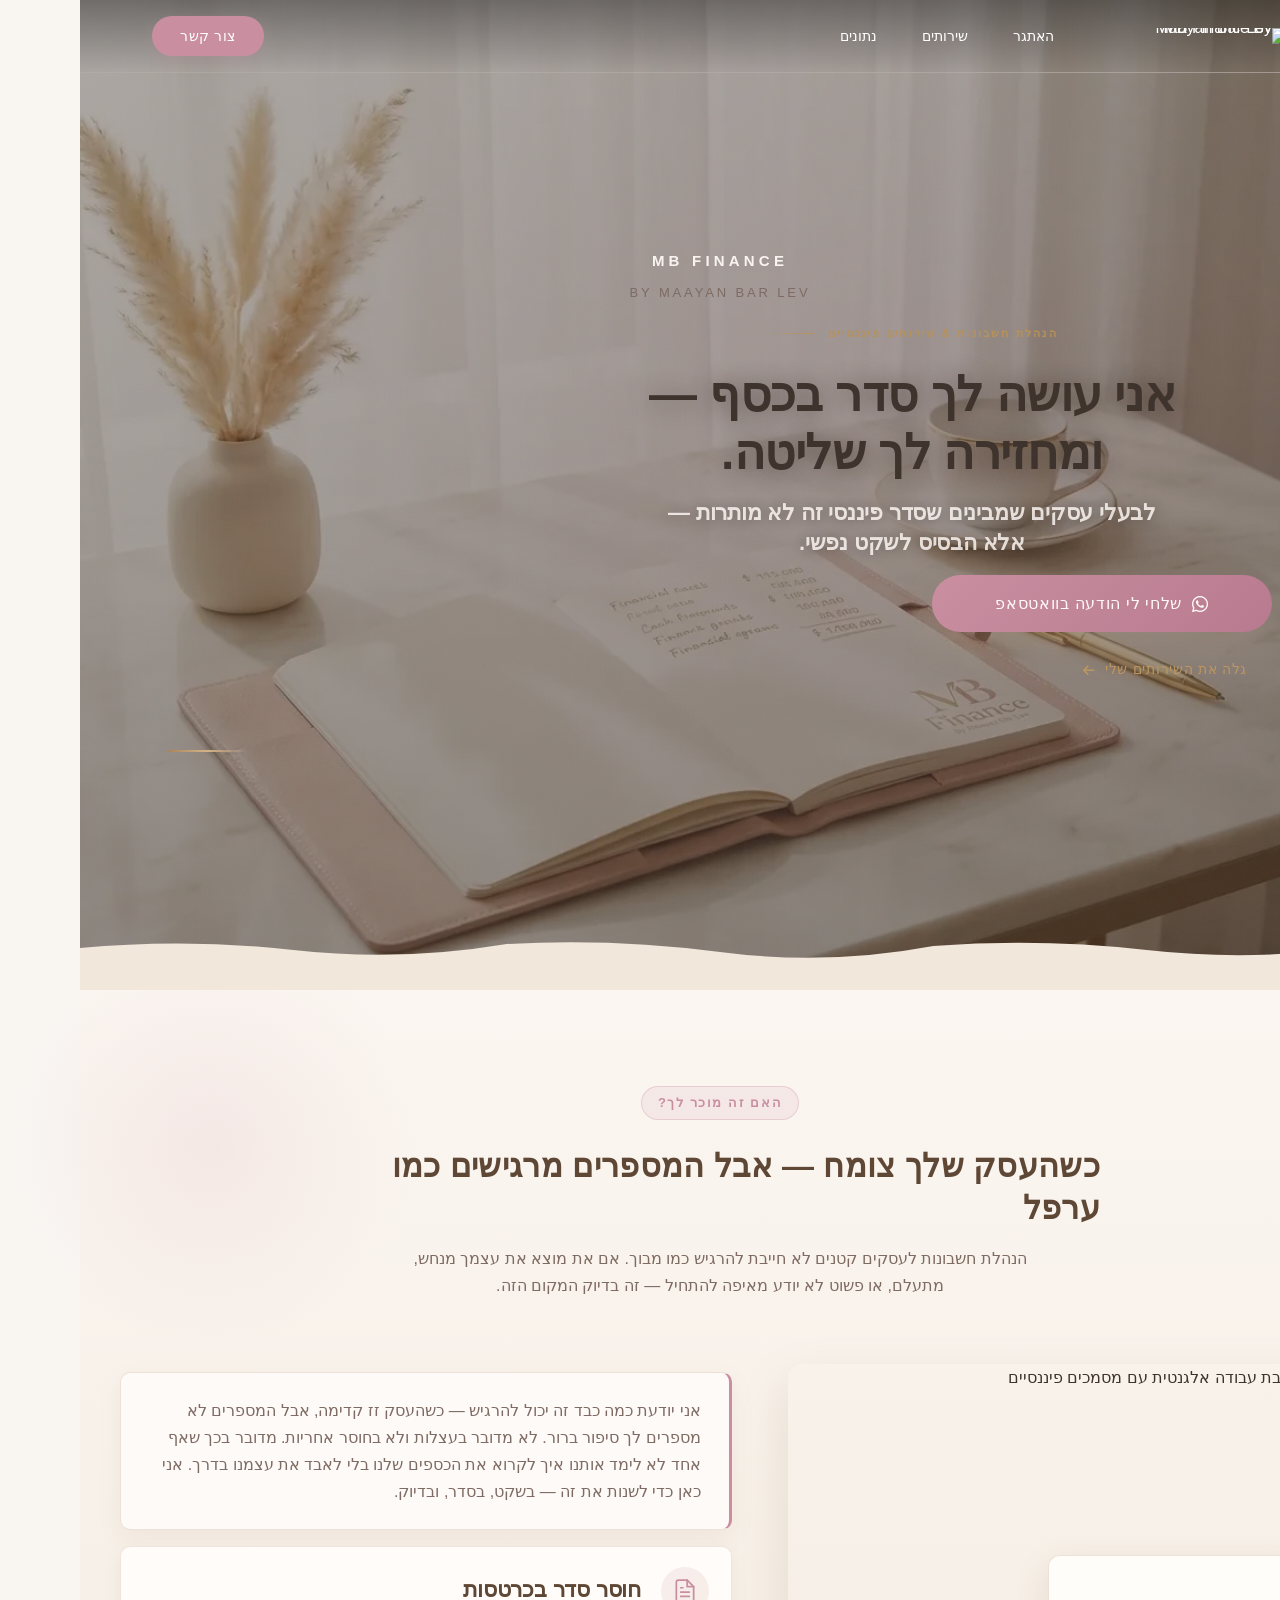
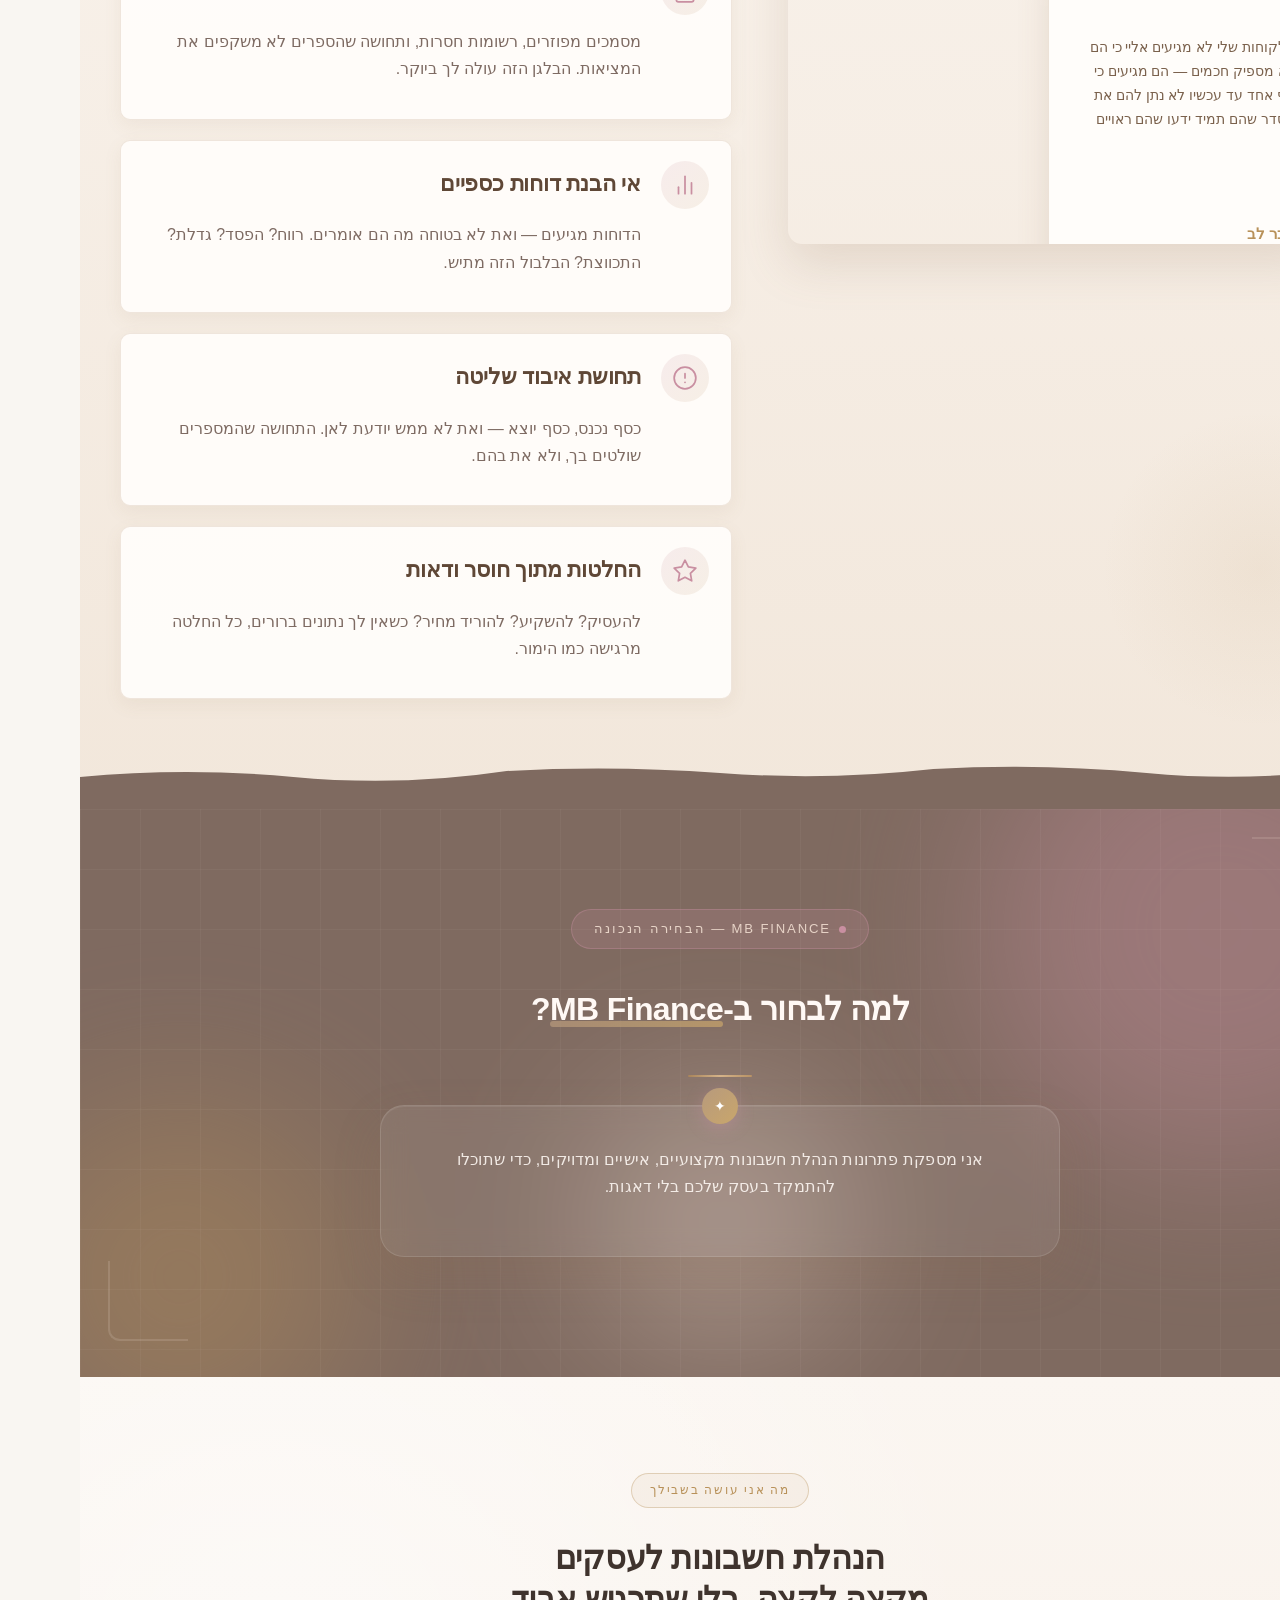
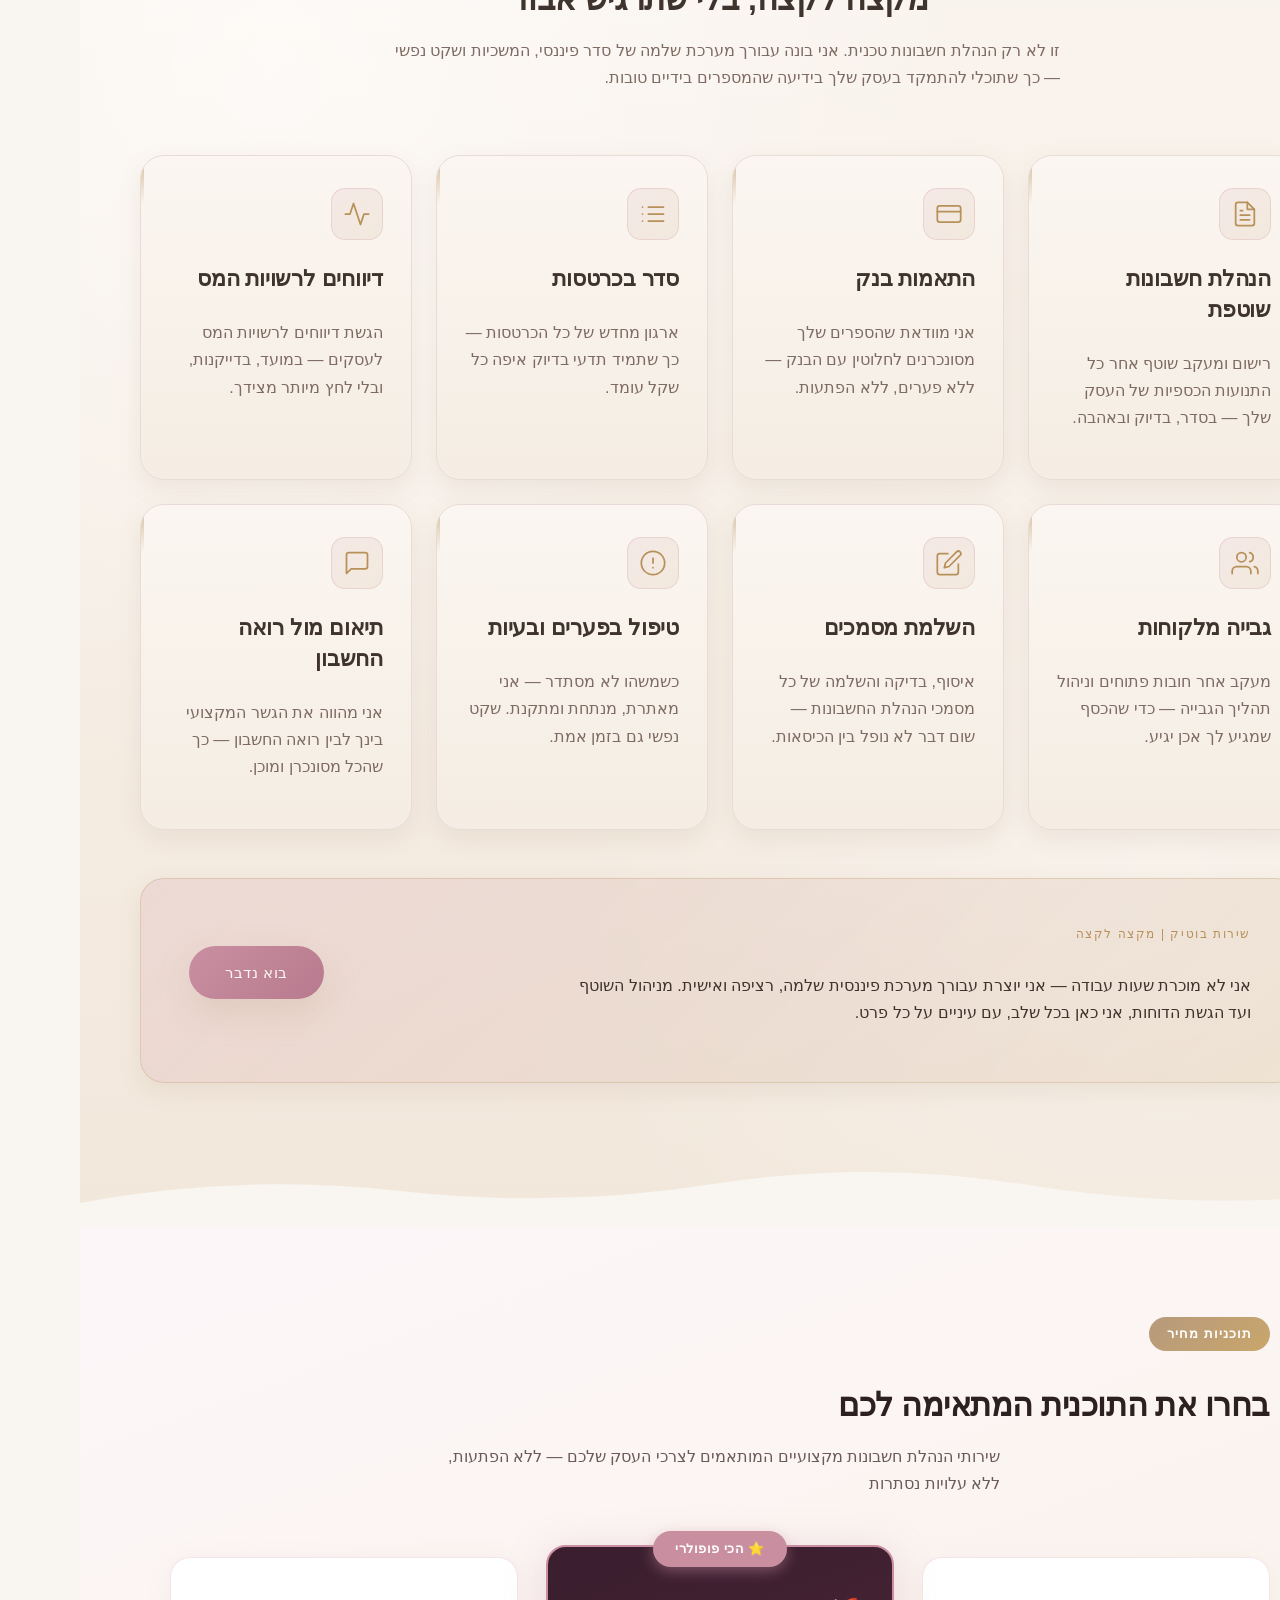
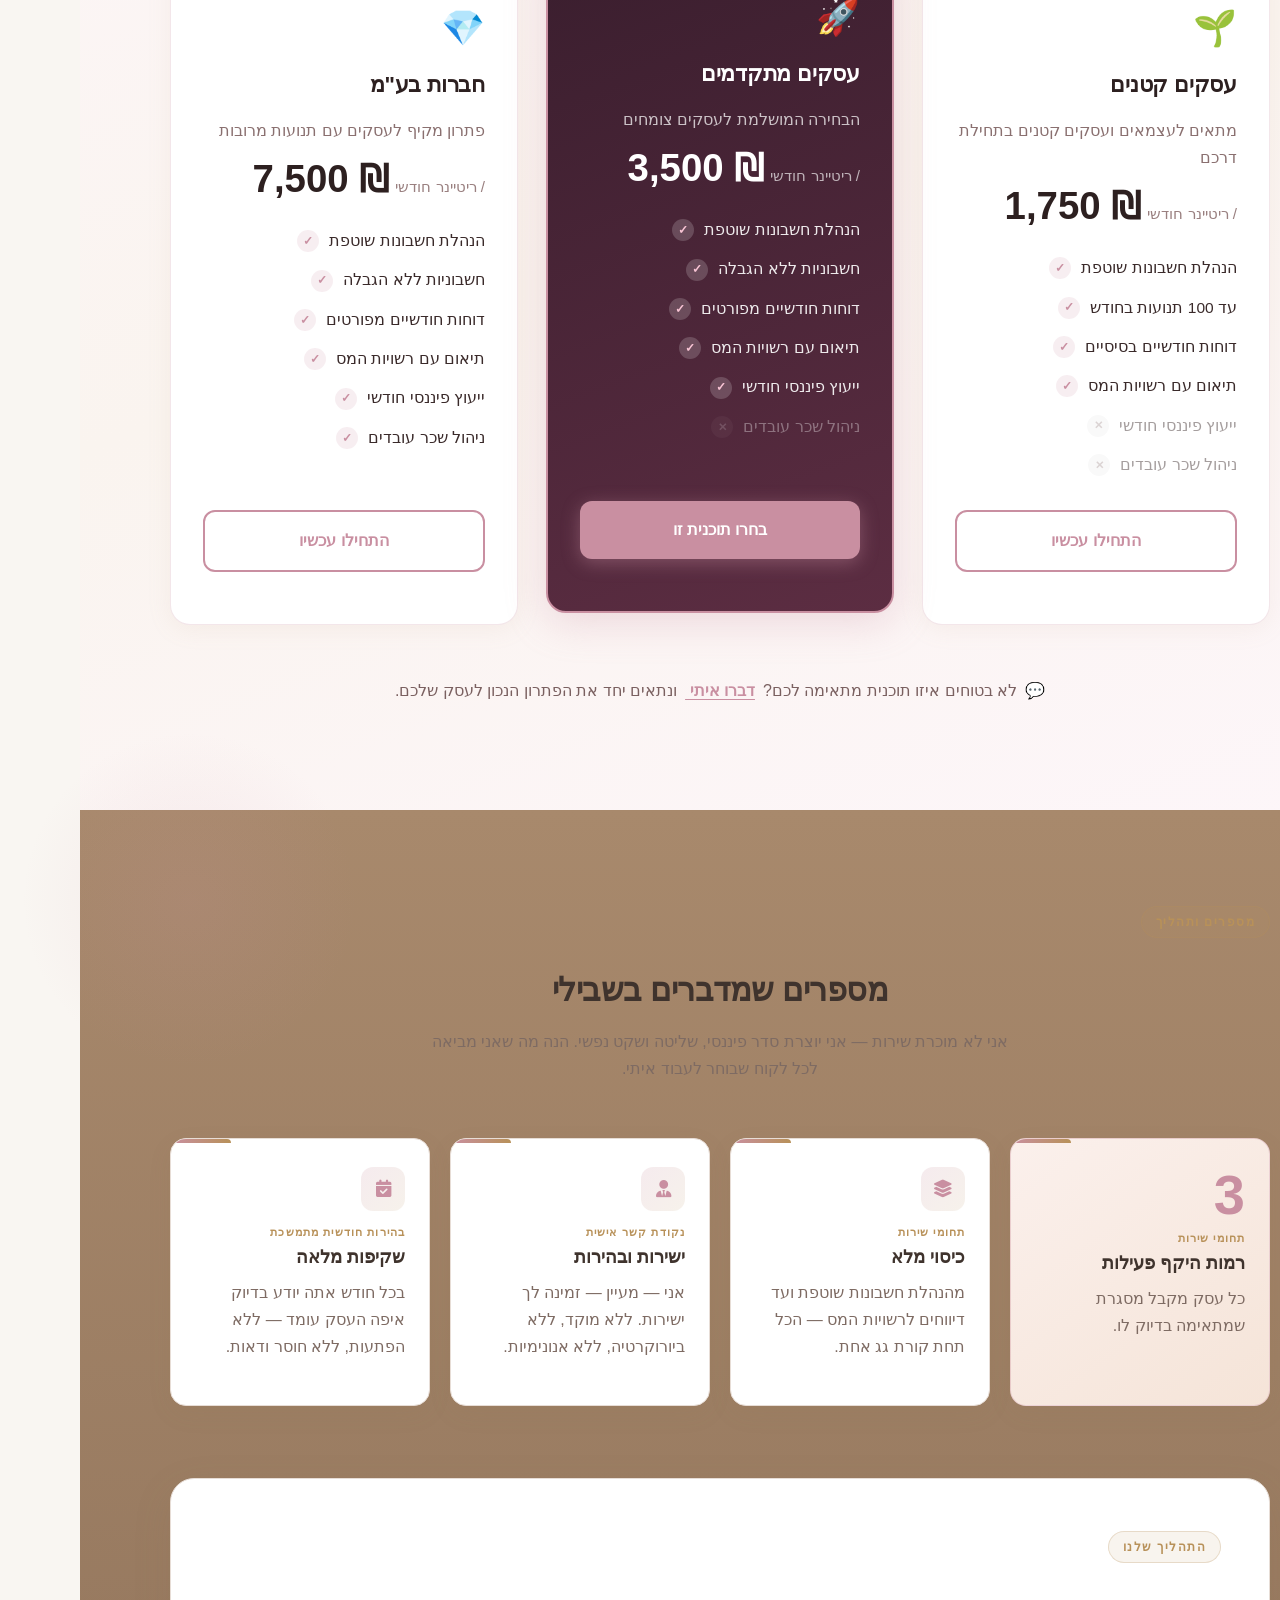
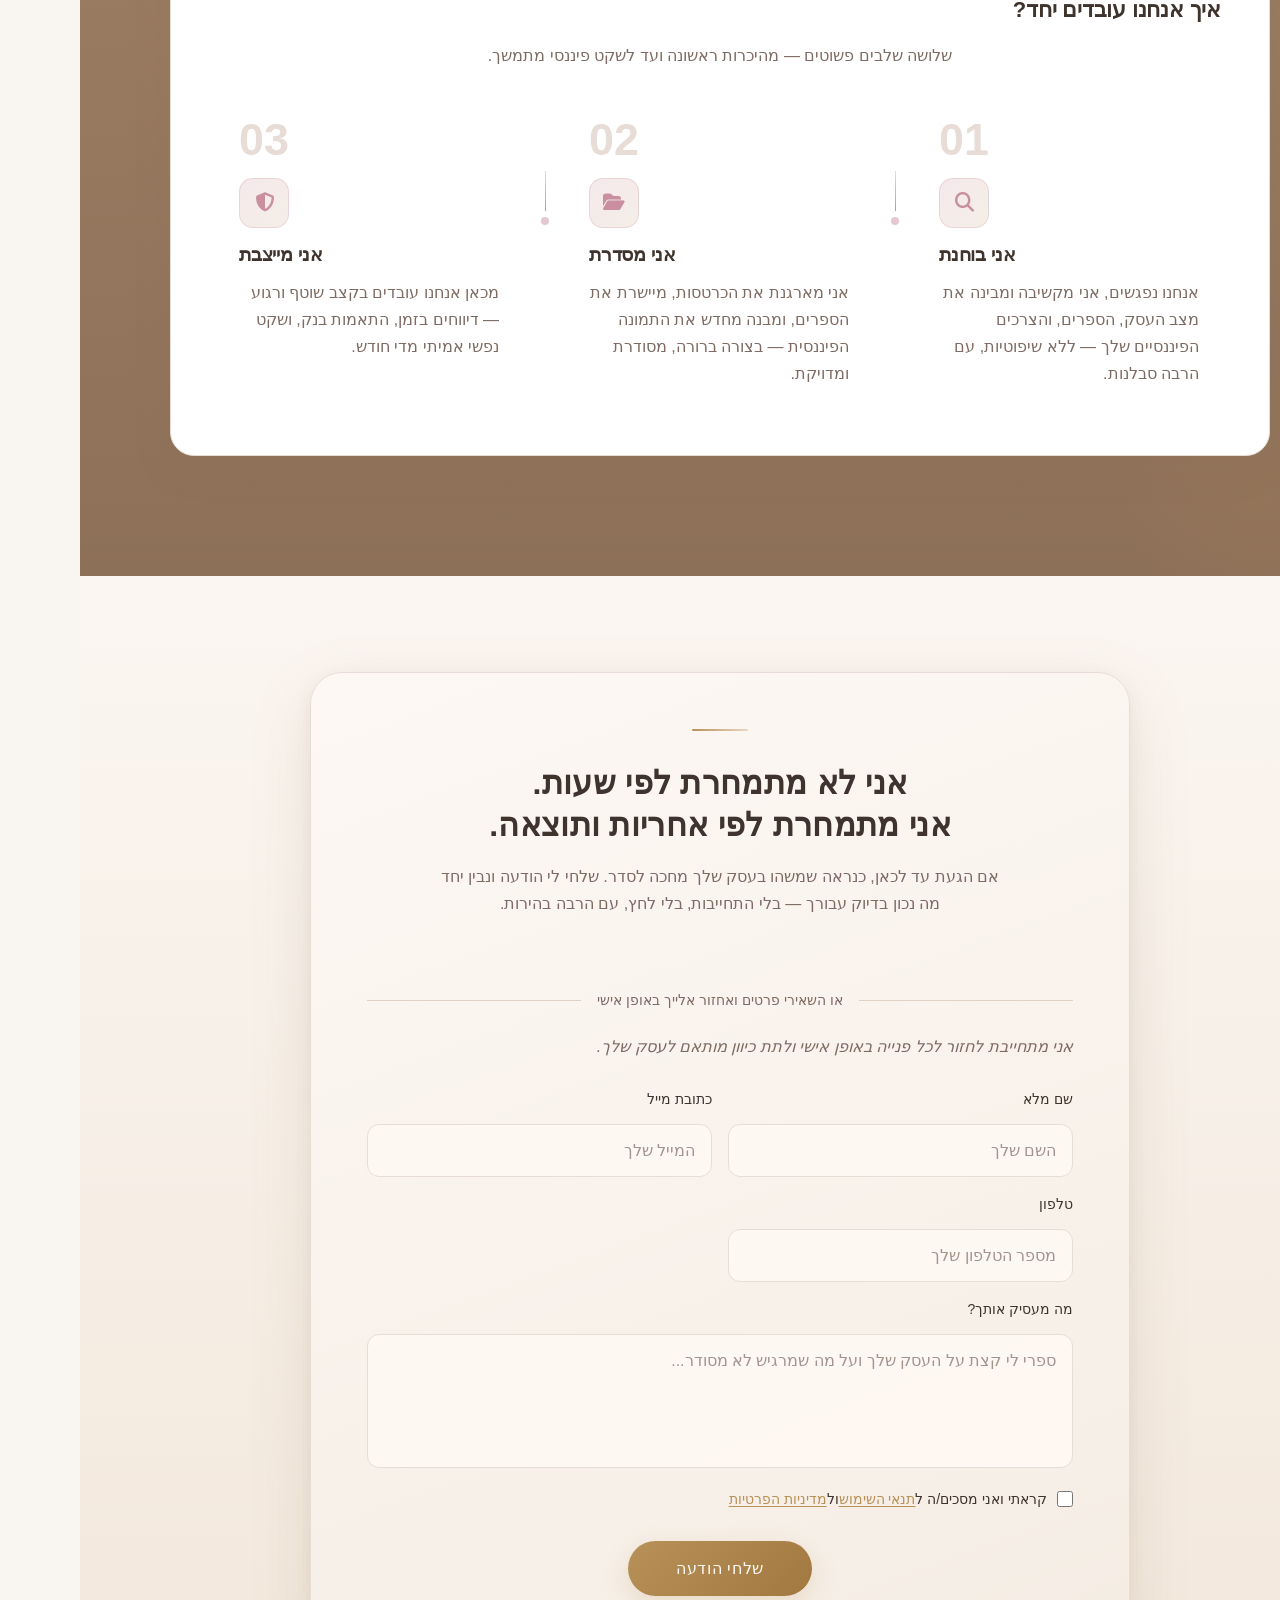
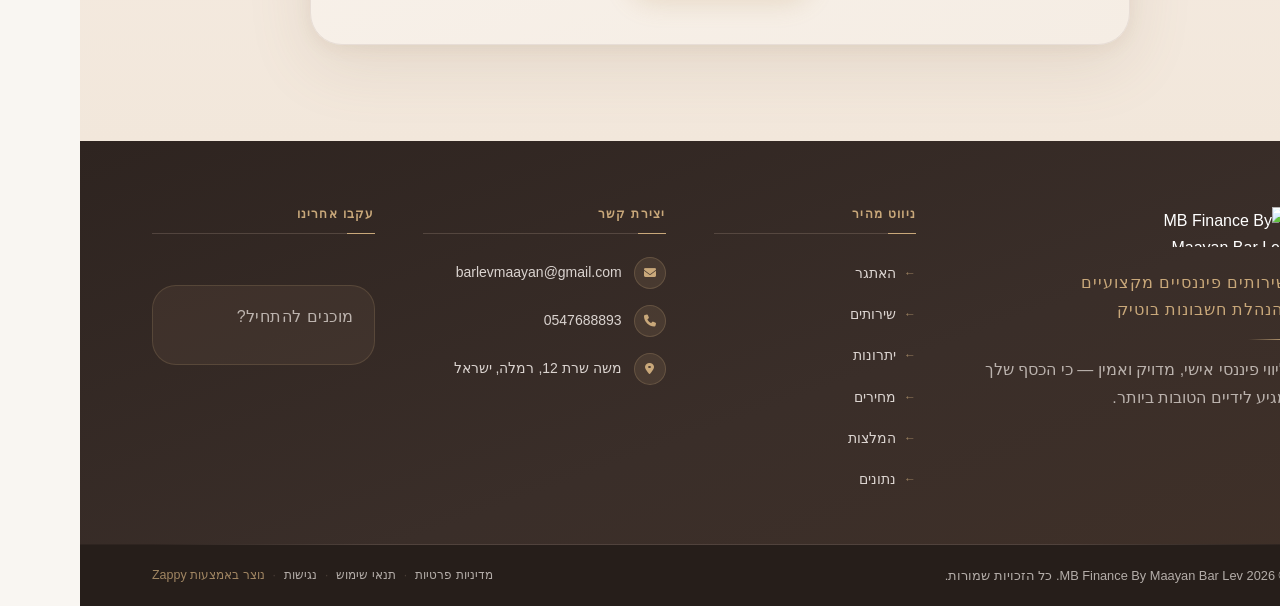
==== commit ec5f3e63: "Background sync: Progressive GitHub Sync" ====
--- a/public/index.html
+++ b/public/index.html
@@ -1 +1 @@
-<!doctype html><html dir="rtl" lang="he"><head><meta charset="UTF-8"><meta content="width=device-width,initial-scale=1" name="viewport"><meta content="index, follow" name="robots"><title>הנהלת חשבונות לעסקים קטנים — MB Finance By Maayan Bar Lev</title><meta content="MB Finance by Maayan Bar Lev is a high-end boutique accounting service with a deeply personal, feminine, and luxurious brand identity. The brand positions itsel" name="description"><meta content="הנהלת חשבונות לעסקים קטנים, מנהלת חשבונות לעצמאים ובעלי עסקים, דיווחים לרשויות המס לעסקים, התאמות בנק וסדר בספרים לעסק" name="keywords"><link href="/assets/favicon.ico" rel="icon" type="image/x-icon"><link href="/assets/favicon-16x16.png" rel="icon" type="image/png" sizes="16x16"><link href="/assets/favicon-32x32.png" rel="icon" type="image/png" sizes="32x32"><link href="/assets/favicon-48x48.png" rel="icon" type="image/png" sizes="48x48"><link href="/assets/favicon-192x192.png" rel="icon" type="image/png" sizes="192x192"><link href="/assets/favicon-512x512.png" rel="icon" type="image/png" sizes="512x512"><link href="/assets/apple-touch-icon.png" rel="apple-touch-icon"><script>!function(){"use strict";var t="21990d9f-f5af-49b9-a0df-b9c04e49e2e7",e="https://api.zappy5.com/api/analytics/track",a=18e5,n=2592e6,o=!0,i=!0,r=!0;var s=function(){var e="zappy_visitor_"+t,a=null;try{if(a=localStorage.getItem(e)){var o=JSON.parse(a),i=Date.now();if(i-o.created<n)return o.lastSeen=i,localStorage.setItem(e,JSON.stringify(o)),o.id}}catch(t){console.warn("Zappy Analytics: LocalStorage not available")}var r="zv_"+Date.now()+"_"+Math.random().toString(36).substr(2,9);try{localStorage.setItem(e,JSON.stringify({id:r,created:Date.now(),lastSeen:Date.now()}))}catch(t){}return r}(),c=function(){var e="zappy_session_"+t,n=null;try{if(n=sessionStorage.getItem(e)){var o=JSON.parse(n),i=Date.now();if(i-o.timestamp<a)return o.timestamp=i,sessionStorage.setItem(e,JSON.stringify(o)),o.id}}catch(t){console.warn("Zappy Analytics: SessionStorage not available")}var r="zs_"+Date.now()+"_"+Math.random().toString(36).substr(2,9);try{sessionStorage.setItem(e,JSON.stringify({id:r,timestamp:Date.now()}))}catch(t){}return r}();function l(a,n){n=n||{};var o={website_id:t,event_type:a,page_path:window.location.pathname,referrer:document.referrer||"direct",visitor_id:s,session_id:c,metadata:n};if(navigator.sendBeacon){var i=new Blob([JSON.stringify(o)],{type:"application/json"});navigator.sendBeacon(e,i)}else fetch(e,{method:"POST",headers:{"Content-Type":"application/json"},body:JSON.stringify(o),keepalive:!0}).catch(function(t){console.warn("Zappy Analytics: Failed to track event",t)})}o&&l("pageview",{title:document.title,url:window.location.href}),i&&document.addEventListener("click",function(t){var e=t.target;if("BUTTON"===e.tagName||e.closest("button")){var a="BUTTON"===e.tagName?e:e.closest("button");l("click",{element:"button",text:a.textContent.trim().substring(0,100),id:a.id||null,class:a.className||null})}else if("A"===e.tagName||e.closest("a")){var n="A"===e.tagName?e:e.closest("a");l("navigation",{element:"link",text:n.textContent.trim().substring(0,100),href:n.href,external:n.hostname!==window.location.hostname})}},!0),r&&document.addEventListener("submit",function(t){var e=t.target;l("form_submit",{form_id:e.id||null,form_name:e.name||null,form_action:e.action||null,form_method:e.method||"GET"})},!0);var d=Date.now();window.addEventListener("beforeunload",function(){l("page_unload",{time_on_page:Math.floor((Date.now()-d)/1e3),page_path:window.location.pathname})}),window.zappyAnalytics={track:l,getVisitorId:function(){return s},getSessionId:function(){return c}}}()</script><meta content="הנהלת חשבונות לעסקים קטנים — MB Finance By Maayan Bar Lev" property="og:title"><meta content="MB Finance by Maayan Bar Lev is a high-end boutique accounting service with a deeply personal, feminine, and luxurious brand identity. The brand positions itsel" property="og:description"><meta content="website" property="og:type"><meta content="he_IL" property="og:locale"><meta content="summary_large_image" name="twitter:card"><meta content="הנהלת חשבונות לעסקים קטנים — MB Finance By Maayan Bar Lev" name="twitter:title"><meta content="MB Finance by Maayan Bar Lev is a high-end boutique accounting service with a deeply personal, feminine, and luxurious brand identity. The brand positions itsel" name="twitter:description"><link href="https://cdnjs.cloudflare.com/ajax/libs/font-awesome/6.4.0/css/all.min.css" rel="stylesheet"><link href="/assets/favicon.ico" rel="icon" type="image/x-icon"><link href="/assets/favicon-16x16.png" rel="icon" type="image/png" sizes="16x16"><link href="/assets/favicon-32x32.png" rel="icon" type="image/png" sizes="32x32"><link href="/assets/favicon-48x48.png" rel="icon" type="image/png" sizes="48x48"><link href="/assets/favicon-192x192.png" rel="icon" type="image/png" sizes="192x192"><link href="/assets/favicon-512x512.png" rel="icon" type="image/png" sizes="512x512"><link href="/assets/apple-touch-icon.png" rel="apple-touch-icon"><link href="https://cdn.jsdelivr.net/npm/vanilla-cookieconsent@3/dist/cookieconsent.css" rel="stylesheet"><script src="https://cdn.jsdelivr.net/npm/vanilla-cookieconsent@3/dist/cookieconsent.umd.js"></script><script src="https://cdn.jsdelivr.net/gh/mickidum/acc_toolbar/acctoolbar/acctoolbar.min.js"></script><style data-zappy-section-v2-css="true">.index-pricing-section{direction:rtl;background-color:#f8f1ea;background-image:radial-gradient(circle at 15% 20%,rgba(255,255,255,.62) 0,rgba(255,255,255,0) 42%),radial-gradient(circle at 82% 30%,rgba(255,255,255,.45) 0,rgba(255,255,255,0) 36%),linear-gradient(180deg,rgba(255,255,255,.28) 0,rgba(233,222,210,.18) 100%);color:var(--text-dark);padding:90px 24px 80px;position:relative;overflow:visible;font-family:Heebo,Assistant,sans-serif}.index-pricing-section .index-pricing-inner{max-width:1100px;margin:0 auto;display:flex;flex-direction:column;align-items:center;gap:0}.index-pricing-section .index-pricing-label{font-family:Heebo,Assistant,sans-serif;font-size:12px;font-weight:500;letter-spacing:.14em;text-transform:uppercase;color:var(--accent);margin-bottom:18px;text-align:center}.index-pricing-section .index-pricing-heading{font-family:'Cormorant Garamond','David Libre','Noto Serif Hebrew',serif;font-size:34px;font-weight:400;line-height:1.25;color:var(--text-dark);text-align:center;margin:0 0 14px;letter-spacing:.01em}.index-pricing-section .index-pricing-subheading{font-family:Heebo,Assistant,sans-serif;font-size:18px;font-weight:500;line-height:1.4;color:var(--text-muted);text-align:center;margin:0 0 24px}.index-pricing-section .index-pricing-intro{font-size:16px;line-height:1.75;color:var(--text-muted);text-align:center;max-width:620px;margin:0 auto 52px}.index-pricing-section .index-pricing-layout{display:grid;grid-template-columns:1fr 1.55fr;gap:36px;align-items:center;width:100%;margin-bottom:52px}.index-pricing-section .index-pricing-visual{position:relative;display:flex;flex-direction:column;align-items:center;justify-content:center;min-height:280px;padding:40px 24px;background:linear-gradient(135deg,#e6c8bf 0,#d7a79a 100%);border-radius:16px;overflow:hidden;box-shadow:0 12px 32px rgba(142,112,82,.14)}.index-pricing-section .index-pricing-visual-ring{position:absolute;width:220px;height:220px;border-radius:50%;border:1.5px solid rgba(255,255,255,.35);top:50%;left:50%;transform:translate(-50%,-50%);pointer-events:none}.index-pricing-section .index-pricing-visual-petal{position:absolute;width:140px;height:140px;border-radius:50%;border:1px solid rgba(255,255,255,.22);top:50%;left:50%;transform:translate(-50%,-50%);pointer-events:none}.index-pricing-section .index-pricing-visual-icon-wrap{position:relative;z-index:2;width:72px;height:72px;border-radius:50%;background:rgba(255,255,255,.28);display:flex;align-items:center;justify-content:center;color:#fff;margin-bottom:18px;box-shadow:0 4px 16px rgba(183,154,125,.22);backdrop-filter:blur(4px)}.index-pricing-section .index-pricing-visual-label{position:relative;z-index:2;font-family:'Cormorant Garamond','David Libre',serif;font-size:17px;font-weight:500;color:#fff;text-align:center;letter-spacing:.03em;text-shadow:0 1px 8px rgba(100,60,40,.18)}.index-pricing-section .index-pricing-card{background:rgba(255,253,251,.92);border-radius:14px;box-shadow:0 10px 30px rgba(142,112,82,.14);padding:40px 36px 36px;border:1px solid rgba(232,220,207,.7);display:flex;flex-direction:column;gap:0;position:relative}.index-pricing-section .index-pricing-card-badge{display:inline-block;background:linear-gradient(135deg,var(--accent) 0,#c98fa1 100%);color:#fff;font-size:12px;font-weight:600;letter-spacing:.12em;text-transform:uppercase;padding:5px 16px;border-radius:999px;margin-bottom:22px;align-self:flex-start}.index-pricing-section .index-pricing-card-range{font-family:'Cormorant Garamond','David Libre',serif;font-size:54px;font-weight:400;line-height:1;color:var(--text-dark);margin-bottom:6px;letter-spacing:-.01em}.index-pricing-section .index-pricing-card-unit{font-size:14px;color:var(--text-muted);font-weight:400;margin-bottom:22px}.index-pricing-section .index-pricing-card-divider{height:1px;background:linear-gradient(to left,transparent,var(--border-light),transparent);margin-bottom:22px}.index-pricing-section .index-pricing-card-desc{font-size:16px;line-height:1.75;color:var(--text-muted);margin-bottom:20px;text-align:right}.index-pricing-section .index-pricing-card-tag{display:inline-block;font-size:13px;font-weight:500;color:var(--accent);background:rgba(184,145,89,.09);border:1px solid rgba(184,145,89,.22);border-radius:6px;padding:6px 14px;margin-bottom:28px;align-self:flex-start}.index-pricing-section .index-pricing-features{display:flex;flex-direction:row;gap:18px;flex-wrap:wrap}.index-pricing-section .index-pricing-feature-item{display:flex;flex-direction:row;align-items:center;gap:8px;background:rgba(249,246,242,.85);border:1px solid var(--border-light);border-radius:8px;padding:9px 14px;font-size:14px;color:var(--text-dark);font-weight:500}.index-pricing-section .index-pricing-feature-icon{color:var(--primary);display:flex;align-items:center;justify-content:center;flex-shrink:0}.index-pricing-section .index-pricing-philosophy{background:rgba(255,253,251,.78);border:1px solid rgba(199,177,154,.45);border-radius:12px;padding:36px 44px;width:100%;max-width:820px;margin:0 auto 48px;text-align:center;position:relative}.index-pricing-section .index-pricing-philosophy-ornament{font-size:20px;color:var(--accent);margin-bottom:14px;display:block;opacity:.7}.index-pricing-section .index-pricing-philosophy p{font-size:16px;line-height:1.85;color:var(--text-muted);text-align:center;margin:0}.index-pricing-section .index-pricing-cta-block{display:flex;flex-direction:column;align-items:center;gap:22px;text-align:center}.index-pricing-section .index-pricing-cta-lead{font-size:16px;line-height:1.7;color:var(--text-dark);text-align:center;max-width:540px;margin:0}.index-pricing-section .index-pricing-cta-btn{display:inline-flex;flex-direction:row;align-items:center;gap:10px;background:#25d366;color:#fff;font-family:Heebo,Assistant,sans-serif;font-size:15px;font-weight:600;padding:14px 32px;border-radius:999px;text-decoration:none;box-shadow:0 8px 24px rgba(37,211,102,.22);transition:background .22s ease,box-shadow .22s ease,transform .18s ease;letter-spacing:.01em}.index-pricing-section .index-pricing-cta-btn:hover{background:#1ebe5d;box-shadow:0 12px 32px rgba(37,211,102,.3);transform:translateY(-2px)}.index-pricing-section .index-pricing-cta-icon{display:flex;align-items:center;justify-content:center;flex-shrink:0}@media (max-width:900px){.index-pricing-section .index-pricing-layout{grid-template-columns:1fr;gap:28px}.index-pricing-section .index-pricing-visual{min-height:200px;padding:32px 20px}}@media (max-width:768px){.index-pricing-section{padding:70px 16px 60px}.index-pricing-section .index-pricing-heading{font-size:26px}.index-pricing-section .index-pricing-subheading{font-size:16px}.index-pricing-section .index-pricing-intro{margin-bottom:36px}.index-pricing-section .index-pricing-layout{grid-template-columns:1fr!important;gap:22px;margin-bottom:36px}.index-pricing-section .index-pricing-card{padding:28px 22px 26px}.index-pricing-section .index-pricing-card-range{font-size:42px}.index-pricing-section .index-pricing-features{gap:10px}.index-pricing-section .index-pricing-feature-item{font-size:13px;padding:8px 11px}.index-pricing-section .index-pricing-philosophy{padding:26px 20px;margin-bottom:34px}.index-pricing-section .index-pricing-cta-btn{font-size:14px;padding:13px 24px}}</style><style data-zappy-section-v2-css="true">.index-stats-section{position:relative;background-color:#f8f1ea;background-image:radial-gradient(circle at 20% 20%,rgba(255,255,255,.6) 0,rgba(255,255,255,0) 42%),radial-gradient(circle at 80% 30%,rgba(255,255,255,.45) 0,rgba(255,255,255,0) 36%),linear-gradient(180deg,rgba(255,255,255,.28) 0,rgba(233,222,210,.18) 100%);color:var(--text-dark);padding:90px 24px 80px;direction:rtl;overflow:hidden;font-family:Heebo,Assistant,sans-serif}.index-stats-section .stats-deco{position:absolute;border-radius:50%;pointer-events:none;z-index:0}.index-stats-section .stats-deco--top{width:340px;height:340px;background:radial-gradient(circle,rgba(201,143,161,.13) 0,transparent 70%);top:-80px;inset-inline-end:-60px}.index-stats-section .stats-deco--bottom{width:280px;height:280px;background:radial-gradient(circle,rgba(184,145,89,.1) 0,transparent 70%);bottom:-60px;inset-inline-start:-40px}.index-stats-section .process-wrapper,.index-stats-section .stats-header,.index-stats-section .stats-metrics-wrapper{max-width:1100px;margin-inline:auto;position:relative;z-index:1}.index-stats-section .stats-label{display:inline-block;font-size:.75rem;font-weight:600;letter-spacing:.12em;text-transform:uppercase;color:var(--accent);background:rgba(184,145,89,.1);border:1px solid rgba(184,145,89,.25);padding:5px 14px;border-radius:999px;margin-bottom:16px}.index-stats-section .stats-header{text-align:center;margin-bottom:56px}.index-stats-section .stats-title{font-family:Fraunces,'Cormorant Garamond','David Libre','Noto Serif Hebrew',serif;font-size:2rem;font-weight:600;color:var(--text-dark);line-height:1.3;margin:0 0 16px}.index-stats-section .stats-subtitle{font-size:1rem;color:var(--text-muted);line-height:1.7;max-width:600px;margin-inline:auto;text-align:center}.index-stats-section .stats-metrics-wrapper{display:grid;grid-template-columns:repeat(4,1fr);gap:20px;margin-bottom:72px}.index-stats-section .stat-card{background:#fff;border:1px solid var(--border-light);border-radius:16px;padding:28px 24px;text-align:right;box-shadow:0 8px 24px rgba(142,112,82,.08);transition:transform .25s ease,box-shadow .25s ease;position:relative;overflow:hidden}.index-stats-section .stat-card::before{content:'';position:absolute;top:0;inset-inline-end:0;width:60px;height:4px;background:linear-gradient(90deg,var(--primary),var(--accent));border-radius:0 16px 0 4px}.index-stats-section .stat-card:hover{transform:translateY(-4px);box-shadow:0 16px 36px rgba(142,112,82,.14)}.index-stats-section .stat-card--accent{background:linear-gradient(145deg,#fbf0ec 0,#f5e4d8 100%);border-color:rgba(201,143,161,.3)}.index-stats-section .stat-number{font-family:Fraunces,'Cormorant Garamond',serif;font-size:3.5rem;font-weight:700;color:var(--primary);line-height:1;margin-bottom:6px}.index-stats-section .stat-icon-wrap{width:44px;height:44px;background:linear-gradient(135deg,rgba(201,143,161,.18),rgba(184,145,89,.12));border-radius:12px;display:flex;align-items:center;justify-content:center;margin-bottom:12px;color:var(--primary);font-size:1.1rem}.index-stats-section .stat-tag{font-size:.7rem;font-weight:700;letter-spacing:.1em;text-transform:uppercase;color:var(--accent);margin-bottom:4px}.index-stats-section .stat-category{font-family:Fraunces,'Cormorant Garamond',serif;font-size:1.1rem;font-weight:600;color:var(--text-dark);margin-bottom:10px;line-height:1.3}.index-stats-section .stat-desc{font-size:.875rem;color:var(--text-muted);line-height:1.6;margin:0}.index-stats-section .process-wrapper{background:#fff;border-radius:24px;padding:52px 48px;box-shadow:0 12px 40px rgba(142,112,82,.1);border:1px solid var(--border-light)}.index-stats-section .process-header{text-align:center;margin-bottom:48px}.index-stats-section .process-title{font-family:Fraunces,'Cormorant Garamond','David Libre','Noto Serif Hebrew',serif;font-size:1.6rem;font-weight:600;color:var(--text-dark);line-height:1.35;margin:0 0 12px}.index-stats-section .process-intro{font-size:1rem;color:var(--text-muted);line-height:1.7;max-width:500px;margin-inline:auto;text-align:center}.index-stats-section .process-steps{display:flex;flex-direction:row;align-items:flex-start;gap:0}.index-stats-section .process-step{flex:1;display:flex;flex-direction:column;align-items:flex-end;text-align:right;padding:0 20px;position:relative}.index-stats-section .step-number-wrap{margin-bottom:16px}.index-stats-section .step-number{font-family:Fraunces,'Cormorant Garamond',serif;font-size:2.8rem;font-weight:700;color:var(--border-light);line-height:1;display:block}.index-stats-section .step-icon{width:50px;height:50px;background:linear-gradient(135deg,rgba(201,143,161,.2),rgba(184,145,89,.15));border-radius:14px;display:flex;align-items:center;justify-content:center;color:var(--primary);font-size:1.2rem;margin-bottom:14px;border:1px solid rgba(201,143,161,.25)}.index-stats-section .step-content{display:flex;flex-direction:column;align-items:flex-end}.index-stats-section .step-title{font-family:Fraunces,'Cormorant Garamond',serif;font-size:1.2rem;font-weight:600;color:var(--text-dark);margin:0 0 10px;line-height:1.4}.index-stats-section .step-desc{font-size:.9rem;color:var(--text-muted);line-height:1.65;margin:0;max-width:260px;text-align:right}.index-stats-section .step-connector{display:flex;flex-direction:column;align-items:center;justify-content:flex-start;padding-top:54px;flex-shrink:0;width:48px}.index-stats-section .connector-line{width:1px;height:40px;background:linear-gradient(180deg,var(--border-light),var(--primary));margin-bottom:6px}.index-stats-section .connector-dot{width:8px;height:8px;border-radius:50%;background:var(--primary);opacity:.5}@media (max-width:1024px){.index-stats-section .stats-metrics-wrapper{grid-template-columns:repeat(2,1fr)}.index-stats-section .process-steps{flex-direction:column;align-items:stretch}.index-stats-section .process-step{align-items:flex-end;padding:0;border-bottom:1px solid var(--border-light);padding-bottom:28px;margin-bottom:28px}.index-stats-section .process-step:last-child{border-bottom:none;margin-bottom:0;padding-bottom:0}.index-stats-section .step-connector{display:none}.index-stats-section .step-desc{max-width:100%}}@media (max-width:768px){.index-stats-section{padding:60px 16px 60px}.index-stats-section .stats-metrics-wrapper{grid-template-columns:1fr!important;gap:14px;margin-bottom:40px}.index-stats-section .stat-card{padding:22px 18px}.index-stats-section .stats-title{font-size:1.6rem}.index-stats-section .stats-header{margin-bottom:36px}.index-stats-section .process-wrapper{padding:32px 20px;border-radius:16px}.index-stats-section .process-header{margin-bottom:32px}.index-stats-section .process-title{font-size:1.35rem}.index-stats-section .step-number{font-size:2rem}.index-stats-section .stats-deco--bottom,.index-stats-section .stats-deco--top{display:none}}</style><style data-zappy-section-v2-css="true">.index-problem-section{position:relative;overflow:visible;background-color:#f2e7db;background-image:radial-gradient(circle at 10% 15%,rgba(201,143,161,.13) 0,transparent 45%),radial-gradient(circle at 85% 75%,rgba(184,145,89,.1) 0,transparent 40%),linear-gradient(180deg,#fbf6f1 0,#f2e7db 100%);color:var(--text-dark);padding:90px 24px 110px;direction:rtl}.index-problem-section .prob-blob{position:absolute;border-radius:50%;pointer-events:none;z-index:0}.index-problem-section .prob-blob-1{width:420px;height:420px;top:-60px;inset-inline-end:-80px;background:radial-gradient(circle,rgba(201,143,161,.12) 0,transparent 70%)}.index-problem-section .prob-blob-2{width:320px;height:320px;bottom:80px;inset-inline-start:-60px;background:radial-gradient(circle,rgba(184,145,89,.09) 0,transparent 70%)}.index-problem-section .prob-container{position:relative;z-index:1;max-width:1200px;margin:0 auto}.index-problem-section .prob-eyebrow{display:inline-block;font-family:Heebo,Assistant,sans-serif;font-size:13px;font-weight:600;letter-spacing:.12em;text-transform:uppercase;color:var(--primary);background:rgba(201,143,161,.12);border:1px solid rgba(201,143,161,.3);border-radius:999px;padding:5px 16px;margin-bottom:18px}.index-problem-section .prob-intro{text-align:center;max-width:760px;margin:0 auto 64px}.index-problem-section .prob-main-heading{font-family:'Cormorant Garamond','David Libre','Noto Serif Hebrew',serif;font-size:34px;font-weight:400;line-height:1.25;color:#5f4736;margin:0 0 20px;letter-spacing:.01em}.index-problem-section .prob-lead{font-family:Heebo,Assistant,sans-serif;font-size:16px;line-height:1.8;color:var(--text-muted);max-width:620px;margin:0 auto;text-align:center}.index-problem-section .prob-body{display:grid;grid-template-columns:1fr 1.15fr;gap:56px;align-items:start;direction:rtl}.index-problem-section .prob-visual-col{position:relative}.index-problem-section .prob-image-card{position:relative;border-radius:14px;overflow:hidden;box-shadow:0 20px 48px rgba(142,112,82,.18)}.index-problem-section .prob-image-card img{display:block;width:100%;height:480px;object-fit:cover;border-radius:14px}.index-problem-section .prob-quote-card{position:absolute;bottom:-28px;inset-inline-start:-28px;background:rgba(255,253,251,.96);border:1px solid rgba(232,220,207,.8);border-radius:12px;padding:24px 28px;max-width:300px;box-shadow:0 12px 32px rgba(142,112,82,.16);z-index:3}.index-problem-section .prob-quote-mark{display:block;font-family:'Cormorant Garamond',serif;font-size:36px;line-height:1;color:var(--primary);margin-bottom:4px}.index-problem-section .prob-quote-close{margin-top:4px;margin-bottom:8px}.index-problem-section .prob-quote-text{font-family:Heebo,Assistant,sans-serif;font-size:14px;line-height:1.7;color:#7a614c;margin:0;font-style:normal;text-align:right}.index-problem-section .prob-quote-author{display:block;font-family:'Cormorant Garamond','David Libre',serif;font-size:15px;font-weight:600;color:var(--accent);font-style:normal;text-align:right;margin-top:10px}.index-problem-section .prob-content-col{padding-top:8px}.index-problem-section .prob-empathy-text{font-family:Heebo,Assistant,sans-serif;font-size:16px;line-height:1.85;color:var(--text-muted);text-align:right;margin:0 0 40px;padding:24px 28px;background:rgba(255,253,251,.78);border:1px solid rgba(199,177,154,.35);border-radius:10px;border-inline-start:3px solid var(--primary);box-shadow:0 8px 24px rgba(142,112,82,.08)}.index-problem-section .prob-pain-list{list-style:none;margin:0;padding:0;display:flex;flex-direction:column;gap:20px}.index-problem-section .prob-pain-item{display:grid;grid-template-columns:52px 1fr;gap:0 16px;align-items:start;background:rgba(255,253,251,.92);border:1px solid rgba(232,220,207,.7);border-radius:10px;padding:20px 22px;box-shadow:0 6px 18px rgba(142,112,82,.08);transition:box-shadow .25s ease,transform .25s ease}.index-problem-section .prob-pain-item:hover{box-shadow:0 12px 32px rgba(142,112,82,.14);transform:translateY(-2px)}.index-problem-section .prob-pain-icon-wrap{display:flex;align-items:center;justify-content:center;width:48px;height:48px;border-radius:50%;background:linear-gradient(135deg,rgba(201,143,161,.15) 0,rgba(184,145,89,.12) 100%);color:var(--primary);flex-shrink:0}.index-problem-section .prob-pain-body{display:flex;flex-direction:column;gap:6px}.index-problem-section .prob-pain-title{font-family:'Cormorant Garamond','David Libre','Noto Serif Hebrew',serif;font-size:20px;font-weight:600;line-height:1.3;color:#5f4736;margin:0;text-align:right}.index-problem-section .prob-pain-desc{font-family:Heebo,Assistant,sans-serif;font-size:14px;line-height:1.7;color:var(--text-muted);margin:0;text-align:right}.index-problem-section .prob-divider-wrapper{position:absolute;bottom:0;left:0;width:100%;height:70px;pointer-events:none;z-index:5}.index-problem-section .prob-divider-wrapper svg{display:block;width:100%;height:100%}@media (max-width:1024px){.index-problem-section .prob-body{grid-template-columns:1fr 1fr;gap:36px}.index-problem-section .prob-quote-card{inset-inline-start:-14px;max-width:260px}}@media (max-width:768px){.index-problem-section{padding:80px 16px 90px}.index-problem-section .prob-blob-1,.index-problem-section .prob-blob-2{display:none}.index-problem-section .prob-intro{margin-bottom:40px}.index-problem-section .prob-main-heading{font-size:26px}.index-problem-section .prob-body{grid-template-columns:1fr;gap:36px}.index-problem-section .prob-content-col{padding-top:0}.index-problem-section .prob-image-card img{height:300px}.index-problem-section .prob-quote-card{position:static;margin-top:16px;max-width:100%;border-radius:10px}.index-problem-section .prob-pain-item{grid-template-columns:44px 1fr;gap:0 12px;padding:16px}.index-problem-section .prob-pain-icon-wrap{width:40px;height:40px}.index-problem-section .prob-pain-title{font-size:18px}.index-problem-section .prob-empathy-text{padding:18px 20px}}</style><style data-zappy-section-v2-css="true">.index-benefits-section{position:relative;background-color:#f8f1ea;background-image:radial-gradient(circle at 20% 20%,rgba(255,255,255,.6) 0,rgba(255,255,255,0) 42%),radial-gradient(circle at 80% 30%,rgba(255,255,255,.45) 0,rgba(255,255,255,0) 36%),linear-gradient(180deg,rgba(255,255,255,.28) 0,rgba(233,222,210,.18) 100%);color:var(--text-dark);padding:100px 24px 80px;overflow:hidden;direction:rtl;font-family:Heebo,Assistant,sans-serif}.index-benefits-section .ibs-bg-pattern{position:absolute;inset:0;background-image:radial-gradient(circle at 10% 80%,rgba(201,143,161,.08) 0,transparent 45%),radial-gradient(circle at 90% 10%,rgba(184,145,89,.07) 0,transparent 40%);pointer-events:none;z-index:0}.index-benefits-section .ibs-container{max-width:1200px;margin:0 auto;position:relative;z-index:1}.index-benefits-section .ibs-header{text-align:center;margin-bottom:60px;max-width:680px;margin-inline:auto;margin-bottom:60px}.index-benefits-section .ibs-eyebrow{display:inline-block;font-family:Heebo,Assistant,sans-serif;font-size:13px;font-weight:600;letter-spacing:.12em;text-transform:uppercase;color:var(--accent);margin-bottom:16px;position:relative;padding:0 20px}.index-benefits-section .ibs-eyebrow::after,.index-benefits-section .ibs-eyebrow::before{content:'';position:absolute;top:50%;width:30px;height:1px;background:var(--accent);opacity:.5}.index-benefits-section .ibs-eyebrow::before{inset-inline-end:100%;margin-inline-end:-20px}.index-benefits-section .ibs-eyebrow::after{inset-inline-start:100%;margin-inline-start:-20px}.index-benefits-section .ibs-title{font-family:'Cormorant Garamond','David Libre','Noto Serif Hebrew',Georgia,serif;font-size:34px;font-weight:400;line-height:1.25;color:#5f4736;margin:0 0 20px;letter-spacing:-.01em;text-align:center;max-width:none!important}.index-benefits-section .ibs-title-break{display:block;color:var(--primary);font-style:italic}.index-benefits-section .ibs-intro{font-size:16px;line-height:1.8;color:#7a614c;text-align:center;margin:0;max-width:none!important}.index-benefits-section .ibs-grid{display:grid;grid-template-columns:repeat(3,1fr);gap:24px;direction:rtl}.index-benefits-section .ibs-card{background:rgba(255,253,251,.92);border-radius:10px;box-shadow:0 10px 30px rgba(142,112,82,.14);border:1px solid rgba(232,220,207,.7);padding:32px 28px 28px;position:relative;overflow:hidden;transition:transform .3s ease,box-shadow .3s ease;display:flex;flex-direction:column;gap:0}.index-benefits-section .ibs-card:hover{transform:translateY(-4px);box-shadow:0 20px 48px rgba(142,112,82,.18)}.index-benefits-section .ibs-card--featured{background:linear-gradient(135deg,rgba(255,253,251,.97) 0,rgba(242,231,219,.85) 100%);border-color:rgba(201,143,161,.3)}.index-benefits-section .ibs-card--accent{background:linear-gradient(135deg,rgba(255,253,251,.97) 0,rgba(231,211,199,.7) 100%);border-color:rgba(184,145,89,.25)}.index-benefits-section .ibs-card--wide{grid-column:span 3;flex-direction:row;align-items:flex-start;gap:28px}.index-benefits-section .ibs-card--wide .ibs-card-icon-wrap{flex-shrink:0;margin-bottom:0}.index-benefits-section .ibs-card--wide .ibs-card-content{flex:1}.index-benefits-section .ibs-card--wide .ibs-card-accent-line{position:absolute;bottom:0;inset-inline-start:0;width:100%;height:3px;border-radius:0 0 10px 10px}.index-benefits-section .ibs-card-icon-wrap{width:54px;height:54px;border-radius:12px;background:linear-gradient(135deg,rgba(201,143,161,.15) 0,rgba(184,145,89,.1) 100%);border:1px solid rgba(201,143,161,.25);display:flex;align-items:center;justify-content:center;margin-bottom:20px;color:var(--accent);flex-shrink:0}.index-benefits-section .ibs-icon{width:24px;height:24px;color:var(--accent)}.index-benefits-section .ibs-card-content{flex:1}.index-benefits-section .ibs-card-title{font-family:'Cormorant Garamond','David Libre','Noto Serif Hebrew',Georgia,serif;font-size:22px;font-weight:500;line-height:1.3;color:#5f4736;margin:0 0 12px;text-align:start}.index-benefits-section .ibs-card-text{font-size:16px;line-height:1.75;color:#7a614c;margin:0;text-align:start}.index-benefits-section .ibs-card-accent-line{position:absolute;bottom:0;inset-inline-start:0;width:50px;height:3px;background:linear-gradient(90deg,var(--primary),var(--accent));border-radius:0 3px 0 10px}.index-benefits-section .ibs-card--featured .ibs-card-accent-line{background:linear-gradient(90deg,var(--primary),rgba(201,143,161,.4))}.index-benefits-section .ibs-card--accent .ibs-card-accent-line{background:linear-gradient(90deg,var(--accent),rgba(184,145,89,.4))}.index-benefits-section .ibs-closing{margin-top:60px;text-align:center}.index-benefits-section .ibs-closing-inner{display:inline-flex;flex-direction:column;align-items:center;gap:16px;max-width:560px}.index-benefits-section .ibs-closing-ornament{display:flex;align-items:center;gap:10px;color:var(--primary);opacity:.5}.index-benefits-section .ibs-closing-text{font-family:'Cormorant Garamond','David Libre','Noto Serif Hebrew',Georgia,serif;font-size:18px;font-style:italic;line-height:1.7;color:#7a614c;text-align:center;margin:0;max-width:none!important}@media (max-width:960px){.index-benefits-section .ibs-grid{grid-template-columns:repeat(2,1fr)}.index-benefits-section .ibs-card--wide{grid-column:span 2;flex-direction:column;gap:0}.index-benefits-section .ibs-card--wide .ibs-card-icon-wrap{margin-bottom:20px}}@media (max-width:768px){.index-benefits-section{padding:100px 16px 60px}.index-benefits-section .ibs-header{margin-bottom:40px}.index-benefits-section .ibs-title{font-size:26px}.index-benefits-section .ibs-grid{grid-template-columns:1fr!important;gap:16px}.index-benefits-section .ibs-card--wide{grid-column:span 1!important;flex-direction:column;gap:0}.index-benefits-section .ibs-card--wide .ibs-card-icon-wrap{margin-bottom:20px}.index-benefits-section .ibs-card{padding:24px 20px 22px}.index-benefits-section .ibs-closing{margin-top:40px}.index-benefits-section .ibs-closing-text{font-size:16px}.index-benefits-section .ibs-eyebrow::after,.index-benefits-section .ibs-eyebrow::before{display:none}}</style><style data-zappy-section-v2-css="true">.index-hero-section{position:relative;width:100%;min-height:100vh;overflow:visible;background:#3f332d;color:var(--text-light);display:flex;align-items:stretch;padding-bottom:90px}.index-hero-section .index-hero-bg{position:absolute;inset:0;z-index:0;width:100%;height:100%;background-color:#7f6a60;background-position:center;background-size:cover;background-repeat:no-repeat}.index-hero-section .index-hero-scrim{position:absolute;inset:0;z-index:1;pointer-events:none;background-image:linear-gradient(135deg,rgba(50,35,25,.82) 0,rgba(63,51,45,.72) 40%,rgba(90,70,55,.38) 75%,rgba(90,70,55,.18) 100%)}.index-hero-section .index-hero-grain{position:absolute;inset:0;z-index:2;pointer-events:none;opacity:.04;background-image:url("data:image/svg+xml,%3Csvg viewBox='0 0 256 256' xmlns='http://www.w3.org/2000/svg'%3E%3Cfilter id='noise'%3E%3CfeTurbulence type='fractalNoise' baseFrequency='0.9' numOctaves='4' stitchTiles='stitch'/%3E%3C/filter%3E%3Crect width='100%25' height='100%25' filter='url(%23noise)'/%3E%3C/svg%3E");background-size:200px 200px}.index-hero-section .index-hero-inner{position:relative;z-index:10;width:100%;max-width:1200px;margin:0 auto;padding:160px 48px 60px;display:flex;flex-direction:column;justify-content:center;min-height:100vh;box-sizing:border-box;direction:rtl}.index-hero-section .index-hero-brand{display:flex;flex-direction:column;align-items:flex-end;margin-bottom:48px}.index-hero-section .index-hero-brand-name{font-family:Fraunces,'Cormorant Garamond','David Libre','Noto Serif Hebrew',Georgia,serif;font-size:15px;font-weight:600;letter-spacing:.28em;text-transform:uppercase;color:var(--text-light);opacity:.95}.index-hero-section .index-hero-brand-sub{font-family:Heebo,Assistant,sans-serif;font-size:12px;font-weight:400;letter-spacing:.18em;text-transform:uppercase;color:#b89159;margin-top:4px}.index-hero-section .index-hero-content{max-width:720px;text-align:right}.index-hero-section .index-hero-label-row{display:flex;align-items:center;gap:14px;margin-bottom:24px;flex-direction:row;justify-content:flex-end}.index-hero-section .index-hero-label{font-family:Heebo,Assistant,sans-serif;font-size:11px;font-weight:600;letter-spacing:.2em;text-transform:uppercase;color:#b89159;white-space:nowrap}.index-hero-section .index-hero-label-line{display:block;width:48px;height:1px;background:linear-gradient(90deg,transparent 0,#b89159 100%);flex-shrink:0}.index-hero-section .index-hero-h1{font-family:Fraunces,'Cormorant Garamond','David Libre','Noto Serif Hebrew',Georgia,serif;font-size:56px;font-weight:400;letter-spacing:-.02em;line-height:1.15;color:var(--text-light);margin:0 0 28px 0;text-shadow:0 2px 24px rgba(30,18,10,.45)}.index-hero-section .index-hero-h3{font-family:Heebo,Assistant,sans-serif;font-size:18px;font-weight:400;line-height:1.7;color:rgba(255,249,245,.82);margin:0 0 48px 0;text-shadow:0 1px 12px rgba(30,18,10,.35)}.index-hero-section .index-hero-br{display:block}.index-hero-section .index-hero-ctas{display:flex;flex-direction:row;align-items:center;gap:20px;flex-wrap:wrap;justify-content:flex-end}.index-hero-section .index-hero-btn-primary{display:inline-flex;align-items:center;gap:10px;flex-direction:row;background:#b89159;color:#fffdfb;font-family:Heebo,Assistant,sans-serif;font-size:14px;font-weight:600;letter-spacing:.05em;padding:14px 30px;border-radius:0;border:none;text-decoration:none;box-shadow:0 6px 24px rgba(142,112,82,.32);transition:all .35s ease;white-space:nowrap}.index-hero-section .index-hero-btn-primary:hover{background:#a8845a;box-shadow:0 10px 32px rgba(142,112,82,.42);transform:translateY(-2px);color:#fffdfb}.index-hero-section .index-hero-btn-primary .fab{font-size:16px;flex-shrink:0}.index-hero-section .index-hero-btn-ghost{display:inline-flex;align-items:center;gap:10px;flex-direction:row;background:0 0;color:var(--text-light);font-family:Heebo,Assistant,sans-serif;font-size:14px;font-weight:500;letter-spacing:.05em;padding:13px 24px;border-radius:0;border:1px solid rgba(255,249,245,.45);text-decoration:none;transition:all .35s ease;white-space:nowrap}.index-hero-section .index-hero-btn-ghost:hover{border-color:#b89159;color:#b89159;background:rgba(184,145,89,.08);transform:translateY(-2px)}.index-hero-section .index-hero-btn-ghost .fas{font-size:13px;flex-shrink:0;transition:transform .25s ease}.index-hero-section .index-hero-btn-ghost:hover .fas{transform:translateX(-4px)}.index-hero-section .index-hero-accent-line{width:80px;height:2px;background:linear-gradient(90deg,#a8845a 0,#d6b48a 50%,transparent 100%);margin-top:56px;align-self:flex-end}.index-hero-section .index-hero-divider-wrapper{position:absolute;bottom:0;left:0;width:100%;height:90px;pointer-events:none;z-index:5}.index-hero-section .index-hero-divider-wrapper svg{display:block;width:100%;height:100%}@media (max-width:1024px){.index-hero-section .index-hero-inner{padding:140px 32px 56px}.index-hero-section .index-hero-h1{font-size:44px}}@media (max-width:768px){.index-hero-section .index-hero-inner{padding:110px 20px 48px;min-height:100vh}.index-hero-section .index-hero-brand{margin-bottom:32px}.index-hero-section .index-hero-h1{font-size:34px;letter-spacing:-.01em;margin-bottom:20px}.index-hero-section .index-hero-h3{font-size:16px;margin-bottom:36px}.index-hero-section .index-hero-br{display:none}.index-hero-section .index-hero-ctas{flex-direction:column;align-items:stretch;gap:14px}.index-hero-section .index-hero-btn-ghost,.index-hero-section .index-hero-btn-primary{justify-content:center;width:100%;padding:14px 20px}.index-hero-section .index-hero-label-row{margin-bottom:18px}.index-hero-section .index-hero-accent-line{margin-top:36px;width:56px}.index-hero-section .index-hero-content{max-width:100%}.index-hero-section .index-hero-scrim{background-image:linear-gradient(160deg,rgba(40,28,20,.88) 0,rgba(63,51,45,.78) 50%,rgba(90,70,55,.5) 100%)}}</style><link href="/styles.css" rel="stylesheet"><style id="zappy-dropdown-submenu-styles">#navMenu li:has(.sub-menu),.nav-menu li:has(.sub-menu),.navbar li:has(.sub-menu),nav li:has(.sub-menu){position:relative}#navMenu .sub-menu,.nav-menu .sub-menu,.navbar .sub-menu,nav .sub-menu{display:block!important;position:absolute!important;top:100%;left:0;min-width:220px;background:#fff;border-radius:8px;box-shadow:0 8px 25px rgba(0,0,0,.15);padding:8px 0;opacity:0;visibility:hidden;transform:translateY(10px);transition:all .3s ease;z-index:1000;list-style:none;pointer-events:none}#navMenu li:hover>.sub-menu,.nav-menu li:hover>.sub-menu,.navbar li:hover>.sub-menu,nav li:hover>.sub-menu{opacity:1!important;visibility:visible!important;transform:translateY(0)!important;pointer-events:auto!important}.sub-menu li{list-style:none;margin:0;padding:0}.sub-menu a{display:block!important;padding:10px 16px!important;color:var(--text-dark,#333)!important;font-weight:500;text-decoration:none;white-space:nowrap;transition:background-color .2s}.sub-menu a:hover{background-color:#f5f5f5}[dir=rtl] .nav-menu .sub-menu,[dir=rtl] .navbar .sub-menu,[dir=rtl] nav .sub-menu,html[lang=ar] .nav-menu .sub-menu,html[lang=ar] .navbar .sub-menu,html[lang=ar] nav .sub-menu,html[lang=he] .nav-menu .sub-menu,html[lang=he] .navbar .sub-menu,html[lang=he] nav .sub-menu{left:auto!important;right:0!important}.sub-menu:empty,.sub-menu:not(:has(li)):not(:has(> a)),.sub-menu:not(:has(li:not(.zappy-hidden-menu-item))):not(:has(> a)){display:none!important;opacity:0!important;visibility:hidden!important;pointer-events:none!important}li:has(.menu-group-title):hover>.sub-menu{opacity:1!important;visibility:visible!important;transform:translateY(0)!important;pointer-events:auto!important}#navMenu>li>.menu-group-title,.nav-menu>li>.menu-group-title{display:inline-block;padding:.5rem 1rem;cursor:default;user-select:none}@media (max-width:768px){#navMenu .sub-menu,.nav-menu .sub-menu,.navbar .sub-menu,nav .sub-menu{position:static!important;transform:none!important;box-shadow:none!important;background:0 0!important;max-height:0;overflow:hidden;opacity:0;visibility:hidden;transition:max-height .3s ease,opacity .3s ease;padding:0!important;border-radius:0!important}.sub-menu.mobile-expanded{max-height:60vh!important;overflow-y:auto!important;opacity:1!important;visibility:visible!important;padding:8px 0 8px 16px!important}[dir=rtl] .sub-menu.mobile-expanded,html[lang=he] .sub-menu.mobile-expanded{padding:8px 16px 8px 0!important}#navMenu li:hover>.sub-menu,.nav-menu li:hover>.sub-menu,.navbar li:hover>.sub-menu,nav li:hover>.sub-menu{opacity:0;visibility:hidden;pointer-events:none}#navMenu li>.sub-menu.mobile-expanded,.nav-menu li>.sub-menu.mobile-expanded,.navbar li>.sub-menu.mobile-expanded,nav li>.sub-menu.mobile-expanded{opacity:1!important;visibility:visible!important;pointer-events:auto!important}#navMenu li:has(.sub-menu),.nav-menu li:has(.sub-menu),.navbar li:has(.sub-menu),nav li:has(.sub-menu){display:flex!important;flex-wrap:wrap!important;align-items:center!important;position:relative!important;min-height:44px!important}#navMenu li:has(.sub-menu)>a,.nav-menu li:has(.sub-menu)>a,.navbar li:has(.sub-menu)>a,nav li:has(.sub-menu)>a{flex:1!important;min-width:0!important}#navMenu li:has(.sub-menu)>.menu-group-title,.nav-menu li:has(.sub-menu)>.menu-group-title,.navbar li:has(.sub-menu)>.menu-group-title,nav li:has(.sub-menu)>.menu-group-title{flex:1!important;min-width:0!important;padding:0!important;line-height:inherit!important}#navMenu li:has(.sub-menu)>.sub-menu,.nav-menu li:has(.sub-menu)>.sub-menu,.navbar li:has(.sub-menu)>.sub-menu,nav li:has(.sub-menu)>.sub-menu{flex-basis:100%!important;width:100%!important}#navMenu li:has(.sub-menu)>a [class*=arrow],#navMenu li:has(.sub-menu)>a [class*=chevron],.nav-menu li:has(.sub-menu)>a .fa-angle-down,.nav-menu li:has(.sub-menu)>a .fa-chevron-down,.nav-menu li:has(.sub-menu)>a [class*=arrow],.nav-menu li:has(.sub-menu)>a [class*=chevron],nav li:has(.sub-menu)>a [class*=arrow],nav li:has(.sub-menu)>a [class*=chevron]{display:none!important;visibility:hidden!important}.mobile-submenu-toggle{display:flex!important;align-items:center!important;justify-content:center!important;width:44px!important;height:auto!important;background:0 0!important;border:none!important;cursor:pointer!important;color:var(--text-dark)!important;position:static!important;flex-shrink:0!important;align-self:stretch!important;z-index:2!important;padding:0!important;margin:0!important}.mobile-submenu-toggle::after{content:''!important;width:0!important;height:0!important;border-left:6px solid transparent!important;border-right:6px solid transparent!important;border-top:7px solid currentColor!important;transition:transform .3s ease!important}.mobile-submenu-toggle.expanded::after{transform:rotate(180deg)!important}.sub-menu a{padding:10px 0!important;display:block!important;color:var(--text-dark)!important}.navbar .sub-menu li a,.zappy-products-dropdown .sub-menu a,nav.navbar .sub-menu li a{color:var(--text-dark)!important}}@media (min-width:769px){.mobile-submenu-toggle{display:none!important}}</style><style id="mobile-lang-menu-deployed-css">@media (max-width:768px){.lang-switcher,.nav-container .lang-switcher,.nav-cta-container .lang-switcher,.nav-ecommerce-icons .lang-switcher,.nav-icons-left .lang-switcher,.navbar .lang-switcher,.navbar .nav-cta-container .lang-switcher{display:none!important}.mobile-lang-menu{width:100%;border-top:1px solid rgba(128,128,128,.2);padding:8px 0 0 0;margin-top:8px}.mobile-lang-toggle{display:flex!important;align-items:center;justify-content:space-between;width:100%;padding:12px 16px;background:0 0;border:none;cursor:pointer;font-size:15px;color:inherit;font-family:inherit}.mobile-lang-toggle::after{content:'';display:inline-block;width:8px;height:8px;border-right:2px solid currentColor;border-bottom:2px solid currentColor;transform:rotate(45deg);transition:transform .3s ease;margin-left:8px}.mobile-lang-toggle.expanded::after{transform:rotate(-135deg)}.mobile-lang-options{max-height:0;overflow:hidden;transition:max-height .3s ease}.mobile-lang-options.expanded{max-height:300px}.mobile-lang-option{display:flex!important;align-items:center;gap:10px;padding:10px 24px;text-decoration:none;color:inherit;font-size:14px;font-family:inherit}.mobile-lang-option:hover{background:rgba(128,128,128,.1)}.mobile-lang-option.active{font-weight:600;opacity:.7;pointer-events:none}.mobile-lang-option img{width:20px;height:20px;border-radius:50%}}@media (min-width:769px){.mobile-lang-menu{display:none!important}}</style><style id="zappy-widget-visibility">#mic-access-tool-box,#mic-access-tool-general-button,#mic-init-access-tool #mic-access-tool-box,#mic-init-access-tool #mic-access-tool-general-button,#mic-init-access-tool .mic-access-tool-general-button,._access-icon,._access-menu,.mic-access-tool-box,.mic-access-tool-general-button,div[id*=mic-access-tool-box]{display:none!important;visibility:hidden!important;opacity:0!important;pointer-events:none!important}</style></head><body><nav class="navbar" dir="rtl"><button class="mobile-toggle" aria-label="Menu" id="mobileToggle"><svg viewBox="0 0 24 24" fill="none" height="24" width="24" class="hamburger-icon"><path d="M3 12h18M3 6h18M3 18h18" stroke="currentColor" stroke-linecap="round" stroke-width="2"></path></svg><svg viewBox="0 0 24 24" fill="none" height="24" width="24" class="close-icon" style="display:none"><path d="M18 6L6 18M6 6l12 12" stroke="currentColor" stroke-linecap="round" stroke-width="2"></path></svg></button><button class="phone-header-btn" aria-label="Call" data-phone="0547688893"><svg viewBox="0 0 24 24" fill="currentColor" height="20" width="20"><path d="M22 16.92v3a2 2 0 0 1-2.18 2 19.79 19.79 0 0 1-8.63-3.07 19.5 19.5 0 0 1-6-6 19.79 19.79 0 0 1-3.07-8.67A2 2 0 0 1 4.11 2h3a2 2 0 0 1 2 1.72 12.84 12.84 0 0 0 .7 2.81 2 2 0 0 1-.45 2.11L8.09 9.91a16 16 0 0 0 6 6l1.27-1.27a2 2 0 0 1 2.11-.45 12.84 12.84 0 0 0 2.81.7A2 2 0 0 1 22 16.92z"></path></svg></button><div class="nav-container"><div class="nav-right-group"><div class="nav-brand"><a href="/" class="logo-link"><img alt="MB Finance By Maayan Bar Lev" src="/assets/mb-finance-by-maayan-bar-lev-logo.webp" class="logo"></a></div><ul class="nav-menu" id="navMenu"><li><a href="#problem">האתגר</a></li><li><a href="#services">שירותים</a></li><li><a href="#stats">נתונים</a></li></ul></div><div class="nav-cta-container"><li class="nav-cta-item"><a href="#cta" class="nav-cta-btn">צור קשר</a></li></div></div></nav><script>window.addEventListener("load",function(){const e=document.querySelector(".navbar, nav, header");if(!e)return void console.log("[Navbar] Navbar element not found");let t=document.getElementById("mobileToggle")||document.querySelector(".mobile-toggle")||document.querySelector(".hamburger")||document.querySelector(".hamburger-menu")||document.querySelector(".menu-toggle")||document.querySelector(".burger-menu")||document.querySelector('[aria-label="Menu"]')||document.querySelector('[aria-label="תפריט"]');const o=document.querySelector(".phone-header-btn"),n=window.getComputedStyle(e);let r=n.backgroundColor;if(console.log("[Navbar] Initial navbar background:",r),"transparent"===r||"rgba(0, 0, 0, 0)"===r||r.startsWith("rgba")&&r.includes(", 0)")){const e=n.backgroundImage;if(e&&"none"!==e)console.log("[Navbar] Navbar has background image/gradient, using dark text"),r="rgb(240, 240, 240)";else{const e=window.getComputedStyle(document.body).backgroundColor;console.log("[Navbar] Navbar transparent, using body background:",e),r=e}}const i=r.match(/\d+/g);if(i&&i.length>=3){const e=(.299*parseInt(i[0])+.587*parseInt(i[1])+.114*parseInt(i[2]))/255;console.log("[Navbar] Mobile button colors preserved from Claude CSS (luminance:",e.toFixed(2)+")");const n=document.createElement("style");n.id="zappy-mobile-nav-fix";document.documentElement.lang;document.documentElement.dir,n.textContent='\n        /* Hide mobile buttons on desktop, show only on mobile */\n        @media (min-width: 769px) {\n          .mobile-toggle,\n          .phone-header-btn {\n            display: none !important;\n          }\n        }\n        \n        /* Show and position mobile buttons correctly on mobile */\n        @media (max-width: 768px) {\n          .mobile-toggle,\n          .phone-header-btn {\n            position: absolute !important;\n            top: 50% !important;\n            transform: translateY(-50%) !important;\n            z-index: 1001 !important;\n            display: flex !important;\n            align-items: center !important;\n            justify-content: center !important;\n            width: 36px !important;\n            height: 36px !important;\n            border-radius: 50% !important;\n            border: none !important;\n            cursor: pointer !important;\n            padding: 6px !important;\n            background: none !important;\n            color: var(--nav-text, var(--text-dark)) !important;\n          }\n          \n          /* LTR positioning (default): hamburger LEFT, phone RIGHT */\n          html:not([dir="rtl"]):not([lang="he"]):not([lang="ar"]) .mobile-toggle,\n          html[dir="ltr"] .mobile-toggle {\n            left: 12px !important;\n            right: auto !important;\n          }\n          html:not([dir="rtl"]):not([lang="he"]):not([lang="ar"]) .phone-header-btn,\n          html[dir="ltr"] .phone-header-btn {\n            right: 12px !important;\n            left: auto !important;\n          }\n          \n          /* RTL positioning: hamburger RIGHT, phone LEFT */\n          html[dir="rtl"] .mobile-toggle,\n          html[lang="he"] .mobile-toggle,\n          html[lang="ar"] .mobile-toggle {\n            right: 12px !important;\n            left: auto !important;\n          }\n          html[dir="rtl"] .phone-header-btn,\n          html[lang="he"] .phone-header-btn,\n          html[lang="ar"] .phone-header-btn {\n            left: 12px !important;\n            right: auto !important;\n          }\n          \n          /* CRITICAL: Ensure nav-container has min-height on mobile */\n          /* All children are positioned absolutely/fixed on mobile, so height:auto collapses to 0 */\n          .nav-container {\n            min-height: 70px !important;\n            position: relative !important;\n          }\n          \n          /* Ensure SVG icons are properly sized and inherit color */\n          .mobile-toggle svg,\n          .phone-header-btn svg {\n            width: 24px !important;\n            height: 24px !important;\n            /* Don\'t force display - let JavaScript control hamburger/close toggle */\n          }\n          \n          /* Reset nav-cta-container on mobile - remove desktop box-shadow/padding */\n          /* that creates a visible ghost box when CTA button is hidden */\n          .nav-cta-container {\n            box-shadow: none !important;\n            padding: 0 !important;\n          }\n          \n          /* Hide nav-cta-container entirely on mobile when there\'s no lang-switcher */\n          /* (only the CTA button is inside, and it\'s hidden on mobile) */\n          .nav-cta-container:not(:has(.lang-switcher)) {\n            display: none !important;\n          }\n          \n          /* CRITICAL: Prevent hero image fade gradient from bleeding over headline text */\n          /* The .image-fade-gradient has bottom: -30px (extends below parent) */\n          /* On mobile stacked layout, this overlaps the h1 text below the image */\n          .hero-image-column {\n            overflow: hidden !important;\n          }\n          .image-fade-gradient {\n            bottom: 0 !important;\n          }\n          \n          /* Hide desktop language switcher on mobile - hamburger menu handles it */\n          /* High specificity to override stored CSS */\n          .lang-switcher,\n          .nav-cta-container .lang-switcher,\n          .nav-container .lang-switcher,\n          .navbar .lang-switcher,\n          .navbar .nav-cta-container .lang-switcher {\n            display: none !important;\n          }\n        }\n      ';const r=document.getElementById("zappy-mobile-nav-fix");r&&r.remove(),document.head.appendChild(n),console.log("[Navbar] Critical CSS injected for mobile nav positioning");const l=window.innerWidth<=768;if(t){const e=t.querySelector(".hamburger-icon"),o=t.querySelector(".close-icon");e&&(e.style.setProperty("width","24px","important"),e.style.setProperty("height","24px","important"),e.style.setProperty("display","block","important")),o&&(o.style.setProperty("width","24px","important"),o.style.setProperty("height","24px","important"),o.style.setProperty("display","none","important")),l?(t.style.setProperty("position","absolute","important"),t.style.setProperty("top","50%","important"),t.style.setProperty("transform","translateY(-50%)","important"),t.style.setProperty("z-index","1001","important"),t.style.removeProperty("left"),t.style.removeProperty("right"),console.log("[Navbar] Mobile toggle positioning applied (mobile viewport)")):(t.style.removeProperty("position"),t.style.removeProperty("top"),t.style.removeProperty("transform"),t.style.removeProperty("z-index"),t.style.removeProperty("left"),t.style.removeProperty("right"),console.log("[Navbar] Desktop viewport - cleared mobile toggle inline positioning"))}if(o){const e=o.querySelector("svg");e&&(e.style.width="24px",e.style.height="24px",e.setAttribute("width","24"),e.setAttribute("height","24")),l?(o.style.setProperty("position","absolute","important"),o.style.setProperty("top","50%","important"),o.style.setProperty("transform","translateY(-50%)","important"),o.style.setProperty("z-index","1001","important"),o.style.removeProperty("left"),o.style.removeProperty("right"),console.log("[Navbar] Phone button positioning applied (mobile viewport)")):(o.style.removeProperty("position"),o.style.removeProperty("top"),o.style.removeProperty("transform"),o.style.removeProperty("z-index"),o.style.removeProperty("left"),o.style.removeProperty("right"),console.log("[Navbar] Desktop viewport - cleared phone button inline positioning"))}}else console.log("[Navbar] Could not parse background color:",r);t=document.getElementById("mobileToggle")||document.querySelector(".mobile-toggle")||document.querySelector(".hamburger")||document.querySelector(".hamburger-menu")||document.querySelector(".menu-toggle")||document.querySelector(".burger-menu")||document.querySelector('[aria-label="Menu"]')||document.querySelector('[aria-label="תפריט"]');const l=document.getElementById("navMenu")||document.querySelector(".nav-menu")||document.querySelector(".nav-links")||document.querySelector("nav ul:not(.submenu)");if(!t||!l)return void console.log("[Navbar] Mobile toggle or menu not found:",{toggle:!!t,menu:!!l});l.id||(l.id="navMenu"),console.log("[Navbar] Initializing mobile menu...");const a=t.cloneNode(!0);t.parentNode.replaceChild(a,t),a.addEventListener("click",function(e){e.preventDefault(),e.stopPropagation();const t=this.querySelector(".hamburger-icon"),o=this.querySelector(".close-icon");l.classList.contains("active")?(l.classList.remove("active"),t&&t.style.setProperty("display","block","important"),o&&o.style.setProperty("display","none","important"),document.body.style.overflow="",console.log("[Navbar] Menu closed")):(l.classList.add("active"),t&&t.style.setProperty("display","none","important"),o&&o.style.setProperty("display","block","important"),document.body.style.overflow="hidden",console.log("[Navbar] Menu opened"))}),l.querySelectorAll("a").forEach(function(e){e.addEventListener("click",function(){if("#"===this.getAttribute("href"))return;const e=a.querySelector(".hamburger-icon"),t=a.querySelector(".close-icon");l.classList.remove("active"),e&&e.style.setProperty("display","block","important"),t&&t.style.setProperty("display","none","important"),document.body.style.overflow="",console.log("[Navbar] Menu closed (link clicked)")})});var s=l.querySelectorAll(".dropdown-toggle");s.forEach(function(e){e.addEventListener("click",function(e){e.preventDefault(),e.stopPropagation();var t=this.closest(".nav-dropdown");t&&(t.parentNode.querySelectorAll(".nav-dropdown.open").forEach(function(e){e!==t&&e.classList.remove("open")}),t.classList.toggle("open"),console.log("[Navbar] Dropdown toggled:",t.classList.contains("open")?"open":"closed"))})}),document.addEventListener("click",function(e){e.target.closest(".nav-dropdown")||document.querySelectorAll(".nav-dropdown.open").forEach(function(e){e.classList.remove("open")})}),console.log("[Navbar] Dropdown handlers initialized for "+s.length+" dropdowns"),o&&o.addEventListener("click",function(){const e=document.querySelectorAll('a[href^="tel:"]'),t=e.length>0?e[0].getAttribute("href").replace("tel:",""):"0547688893";window.location.href="tel:"+t,console.log("[Navbar] Phone button clicked")}),console.log("[Navbar] Mobile menu initialized successfully");const p=function(){const e=document.querySelector(".whatsapp-float");e&&(window.innerWidth>=769?(e.style.setProperty("display","none","important"),e.style.setProperty("visibility","hidden","important"),e.style.setProperty("opacity","0","important"),e.style.setProperty("pointer-events","none","important"),console.log("[WhatsApp] Button hidden on desktop")):(e.style.removeProperty("display"),e.style.removeProperty("visibility"),e.style.removeProperty("opacity"),e.style.removeProperty("pointer-events"),console.log("[WhatsApp] Button visible on mobile")))};let c;p(),window.addEventListener("resize",function(){clearTimeout(c),c=setTimeout(p,100)})})</script><main><section class="index-hero-section" id="zappy-section-0" data-layout-spec="בית-hero" dir="rtl" data-zappy-section="true" style="opacity:1" data-hero-type="fullscreen-scrim"><div class="index-hero-bg" style="background-image:url('assets/site-index-hero-image-1-1775413747770-awaxw2.webp?v=1775413749602');background-size:cover;background-position:center"></div><div class="index-hero-scrim" aria-hidden="true"></div><div class="index-hero-grain" aria-hidden="true"></div><div class="index-hero-inner"><div class="index-hero-brand"><span class="index-hero-brand-name">MB Finance</span><span class="index-hero-brand-sub">By Maayan Bar Lev</span></div><div class="index-hero-content"><div class="index-hero-label-row" style="justify-content:center;width:100%;text-align:center"><span class="index-hero-label" style="outline:none">הנהלת חשבונות &amp; שירותים פיננסיים</span><span class="index-hero-label-line" aria-hidden="true"></span></div><h1 class="index-hero-h1" style="text-align:center">אני עושה לך סדר בכסף —<br>ומחזירה לך שליטה.</h1><h3 class="index-hero-h3" style="text-align:center">לבעלי עסקים שמבינים שסדר פיננסי זה לא מותרות —<br class="index-hero-br">אלא הבסיס לשקט נפשי.</h3><div class="index-hero-ctas"><a href="#" class="index-hero-btn-primary" style="outline:none" data-element-id="btn-1775581322038-4kvnscs30" data-element-type="button" data-native-element="true"><i class="fab fa-whatsapp" aria-hidden="true"></i>שלחי לי הודעה בוואטסאפ</a><a href="#services" class="index-hero-btn-ghost" data-element-type="button" data-element-id="btn-1775581322038-m5zpw2izj" data-native-element="true">גלה את השירותים שלי<i class="fas fa-arrow-left" aria-hidden="true"></i></a></div></div><div class="index-hero-accent-line" aria-hidden="true"></div></div><div class="index-hero-divider-wrapper"><svg viewBox="0 0 1440 90" aria-hidden="true" xmlns="http://www.w3.org/2000/svg" data-no-icon-edit="true" preserveAspectRatio="none"><path d="M0,90 L0,48 Q120,38 240,50 T480,44 Q600,38 720,52 T960,46 Q1080,38 1200,50 T1440,46 L1440,90 Z" fill="#F2E7DB"></path></svg></div></section><section class="index-problem-section" id="problem" data-layout-spec="בית-problem" dir="rtl" data-zappy-section="true"><div class="prob-blob prob-blob-1" aria-hidden="true"></div><div class="prob-blob prob-blob-2" aria-hidden="true"></div><div class="prob-container"><div class="prob-intro"><span class="prob-eyebrow">האם זה מוכר לך?</span><h2 class="prob-main-heading">כשהעסק שלך צומח — אבל המספרים מרגישים כמו ערפל</h2><p class="prob-lead">הנהלת חשבונות לעסקים קטנים לא חייבת להרגיש כמו מבוך. אם את מוצא את עצמך מנחש, מתעלם, או פשוט לא יודע מאיפה להתחיל — זה בדיוק המקום הזה.</p></div><div class="prob-body"><div class="prob-visual-col"><div class="prob-image-card"><img alt="סביבת עבודה אלגנטית עם מסמכים פיננסיים" src="" data-context="Elegant flat lay of a feminine workspace: a soft cream notebook, gold pen, scattered financial papers, a delicate floral sprig, and a warm cup of coffee on a marble surface. Soft natural light, warm tones, luxury boutique accounting aesthetic." data-placeholder="index-problem-image-1" height="640" style="object-fit:cover;object-position:center" width="520"><div class="prob-quote-card"><span class="prob-quote-mark">״</span><blockquote class="prob-quote-text">הלקוחות שלי לא מגיעים אליי כי הם לא מספיק חכמים — הם מגיעים כי אף אחד עד עכשיו לא נתן להם את הסדר שהם תמיד ידעו שהם ראויים לו.</blockquote><span class="prob-quote-mark prob-quote-close">״</span><cite class="prob-quote-author">מעיין בר לב</cite></div></div></div><div class="prob-content-col"><p class="prob-empathy-text">אני יודעת כמה כבד זה יכול להרגיש — כשהעסק זז קדימה, אבל המספרים לא מספרים לך סיפור ברור. לא מדובר בעצלות ולא בחוסר אחריות. מדובר בכך שאף אחד לא לימד אותנו איך לקרוא את הכספים שלנו בלי לאבד את עצמנו בדרך. אני כאן כדי לשנות את זה — בשקט, בסדר, ובדיוק.</p><ul class="prob-pain-list" role="list"><li class="prob-pain-item"><div class="prob-pain-icon-wrap"><svg viewBox="0 0 24 24" aria-hidden="true" xmlns="http://www.w3.org/2000/svg" data-element-type="icon" data-icon-type="svg" fill="none" height="26" width="26" stroke="currentColor" stroke-linecap="round" stroke-linejoin="round" stroke-width="1.6"><path d="M14 2H6a2 2 0 0 0-2 2v16a2 2 0 0 0 2 2h12a2 2 0 0 0 2-2V8z"></path><polyline points="14 2 14 8 20 8"></polyline><line x1="16" x2="8" y1="13" y2="13"></line><line x1="16" x2="8" y1="17" y2="17"></line><polyline points="10 9 9 9 8 9"></polyline></svg></div><div class="prob-pain-body"><h3 class="prob-pain-title">חוסר סדר בכרטסות</h3><p class="prob-pain-desc">מסמכים מפוזרים, רשומות חסרות, ותחושה שהספרים לא משקפים את המציאות. הבלגן הזה עולה לך ביוקר.</p></div></li><li class="prob-pain-item"><div class="prob-pain-icon-wrap"><svg viewBox="0 0 24 24" aria-hidden="true" xmlns="http://www.w3.org/2000/svg" data-element-type="icon" data-icon-type="svg" fill="none" height="26" width="26" stroke="currentColor" stroke-linecap="round" stroke-linejoin="round" stroke-width="1.6"><line x1="18" x2="18" y1="20" y2="10"></line><line x1="12" x2="12" y1="20" y2="4"></line><line x1="6" x2="6" y1="20" y2="14"></line></svg></div><div class="prob-pain-body"><h3 class="prob-pain-title">אי הבנת דוחות כספיים</h3><p class="prob-pain-desc">הדוחות מגיעים — ואת לא בטוחה מה הם אומרים. רווח? הפסד? גדלת? התכווצת? הבלבול הזה מתיש.</p></div></li><li class="prob-pain-item"><div class="prob-pain-icon-wrap"><svg viewBox="0 0 24 24" aria-hidden="true" xmlns="http://www.w3.org/2000/svg" data-element-type="icon" data-icon-type="svg" fill="none" height="26" width="26" stroke="currentColor" stroke-linecap="round" stroke-linejoin="round" stroke-width="1.6"><circle cx="12" cy="12" r="10"></circle><line x1="12" x2="12" y1="8" y2="12"></line><line x1="12" x2="12.01" y1="16" y2="16"></line></svg></div><div class="prob-pain-body"><h3 class="prob-pain-title">תחושת איבוד שליטה</h3><p class="prob-pain-desc">כסף נכנס, כסף יוצא — ואת לא ממש יודעת לאן. התחושה שהמספרים שולטים בך, ולא את בהם.</p></div></li><li class="prob-pain-item"><div class="prob-pain-icon-wrap"><svg viewBox="0 0 24 24" aria-hidden="true" xmlns="http://www.w3.org/2000/svg" data-element-type="icon" data-icon-type="svg" fill="none" height="26" width="26" stroke="currentColor" stroke-linecap="round" stroke-linejoin="round" stroke-width="1.6"><polygon points="12 2 15.09 8.26 22 9.27 17 14.14 18.18 21.02 12 17.77 5.82 21.02 7 14.14 2 9.27 8.91 8.26 12 2"></polygon></svg></div><div class="prob-pain-body"><h3 class="prob-pain-title">החלטות מתוך חוסר ודאות</h3><p class="prob-pain-desc">להעסיק? להשקיע? להוריד מחיר? כשאין לך נתונים ברורים, כל החלטה מרגישה כמו הימור.</p></div></li></ul></div></div></div><div class="prob-divider-wrapper"><svg viewBox="0 0 1200 70" aria-hidden="true" xmlns="http://www.w3.org/2000/svg" data-no-icon-edit="true" preserveAspectRatio="none"><path d="M0,70 L0,38 Q100,28 200,38 T400,32 Q500,26 600,34 T800,30 Q900,24 1000,34 T1200,28 L1200,70 Z" fill="var(--bg-dark)"></path></svg></div></section><section class="section" id="ai-section-1775426169002-0rbolhr" data-zappy-section="true" style="position:relative;width:100%;max-width:100%;box-sizing:border-box;overflow:hidden;background:var(--bg-dark);padding:0"><style>.mbf-why-section{position:relative;width:100%;min-height:520px;display:flex;align-items:center;justify-content:center;overflow:hidden;padding:100px 0 120px;box-sizing:border-box}.mbf-why-blob{position:absolute;border-radius:50%;filter:blur(80px);opacity:.38;animation:mbfBlobFloat 8s ease-in-out infinite alternate;pointer-events:none}.mbf-why-blob--1{width:480px;height:480px;background:var(--primary);top:-120px;right:-100px;animation-delay:0s}.mbf-why-blob--2{width:360px;height:360px;background:var(--accent);bottom:-80px;left:-80px;animation-delay:2s}.mbf-why-blob--3{width:260px;height:260px;background:var(--secondary);top:50%;left:40%;animation-delay:4s}@keyframes mbfBlobFloat{0%{transform:translateY(0) scale(1)}100%{transform:translateY(30px) scale(1.08)}}.mbf-why-grid{position:absolute;inset:0;background-image:linear-gradient(rgba(255,249,245,.04) 1px,transparent 1px),linear-gradient(90deg,rgba(255,249,245,.04) 1px,transparent 1px);background-size:60px 60px;pointer-events:none;z-index:1}.mbf-why-inner{position:relative;z-index:10;max-width:900px;margin:0 auto;padding:0 32px;display:flex;flex-direction:column;align-items:center;text-align:center;direction:rtl}.mbf-why-badge{display:inline-flex;align-items:center;gap:8px;background:rgba(201,143,161,.18);border:1px solid rgba(201,143,161,.38);border-radius:var(--radius-badge);padding:8px 22px;color:var(--secondary);font-size:.82rem;letter-spacing:.14em;text-transform:uppercase;margin-bottom:32px;animation:mbfFadeSlideDown .7s cubic-bezier(.4,0,.2,1) both}.mbf-why-badge-dot{width:7px;height:7px;border-radius:50%;background:var(--primary);display:inline-block;animation:mbfPulse 2s ease-in-out infinite}@keyframes mbfPulse{0%,100%{opacity:1;transform:scale(1)}50%{opacity:.5;transform:scale(1.4)}}.mbf-why-heading{font-size:clamp(2.6rem, 6vw, 5rem);font-weight:800;line-height:1.08;color:var(--text-light);margin:0 0 16px;letter-spacing:-.02em;animation:mbfFadeSlideDown .85s .1s cubic-bezier(.4,0,.2,1) both;position:relative}.mbf-why-heading-highlight{position:relative;display:inline-block}.mbf-why-heading-highlight::after{content:'';position:absolute;bottom:4px;right:0;left:0;height:6px;background:var(--gradient-primary);border-radius:4px;opacity:.7;animation:mbfUnderlineIn .6s .9s cubic-bezier(.4,0,.2,1) both;transform-origin:right}@keyframes mbfUnderlineIn{from{transform:scaleX(0)}to{transform:scaleX(1)}}.mbf-why-divider{width:64px;height:2px;background:var(--gradient-gold-shine);border-radius:2px;margin:28px auto;animation:mbfFadeSlideDown .9s .2s cubic-bezier(.4,0,.2,1) both}.mbf-why-card{position:relative;background:rgba(255,249,245,.07);border:1px solid rgba(255,249,245,.12);border-radius:var(--radius-card);padding:40px 48px;backdrop-filter:blur(12px);-webkit-backdrop-filter:blur(12px);max-width:680px;width:100%;animation:mbfFadeSlideUp 1s .35s cubic-bezier(.4,0,.2,1) both;transition:var(--transition-hover);box-shadow:var(--shadow-elevated),inset 0 1px 0 rgba(255,255,255,.08)}.mbf-why-card:hover{background:rgba(255,249,245,.11);border-color:rgba(201,143,161,.28);transform:translateY(-4px);box-shadow:0 28px 60px rgba(63,51,45,.22),inset 0 1px 0 rgba(255,255,255,.1)}.mbf-why-card::before{content:'✦';position:absolute;top:-18px;left:50%;transform:translateX(-50%);width:36px;height:36px;background:var(--gradient-primary);border-radius:50%;display:flex;align-items:center;justify-content:center;font-size:14px;color:#fff;line-height:36px;text-align:center;box-shadow:0 4px 16px rgba(201,143,161,.4)}.mbf-why-paragraph{font-size:clamp(1.05rem, 2.2vw, 1.22rem);line-height:1.85;color:rgba(255,249,245,.88);margin:0;font-weight:400;letter-spacing:.01em}.mbf-why-ornament{position:absolute;pointer-events:none;opacity:.18;z-index:2}.mbf-why-ornament--tl{top:28px;right:28px;width:80px;height:80px;border-top:2px solid var(--secondary);border-right:2px solid var(--secondary);border-radius:0 12px 0 0;animation:mbfOrnamentFade 1.2s .6s ease both}.mbf-why-ornament--br{bottom:36px;left:28px;width:80px;height:80px;border-bottom:2px solid var(--secondary);border-left:2px solid var(--secondary);border-radius:0 0 0 12px;animation:mbfOrnamentFade 1.2s .8s ease both}@keyframes mbfFadeSlideDown{from{opacity:0;transform:translateY(-24px)}to{opacity:1;transform:translateY(0)}}@keyframes mbfFadeSlideUp{from{opacity:0;transform:translateY(32px)}to{opacity:1;transform:translateY(0)}}@keyframes mbfOrnamentFade{from{opacity:0}to{opacity:.18}}@media (max-width:768px){.mbf-why-section{padding:100px 0 90px;min-height:auto}.mbf-why-card{padding:30px 24px}.mbf-why-blob--1{width:300px;height:300px}.mbf-why-blob--2{width:240px;height:240px}.mbf-why-blob--3{display:none}.mbf-why-ornament{display:none}}</style><div class="mbf-why-section"><div class="mbf-why-blob mbf-why-blob--1"></div><div class="mbf-why-blob mbf-why-blob--2"></div><div class="mbf-why-blob mbf-why-blob--3"></div><div class="mbf-why-grid"></div><div class="mbf-why-ornament mbf-why-ornament--tl"></div><div class="mbf-why-ornament mbf-why-ornament--br"></div><div class="mbf-why-inner"><div class="mbf-why-badge"><span class="mbf-why-badge-dot"></span>MB Finance — הבחירה הנכונה</div><h2 class="mbf-why-heading">למה לבחור ב-<span class="mbf-why-heading-highlight">MB Finance</span>?</h2><div class="mbf-why-divider"></div><div class="mbf-why-card"><p class="mbf-why-paragraph" style="outline:none;text-align:center">אני מספקת פתרונות הנהלת חשבונות מקצועיים, אישיים ומדויקים, כדי שתוכלו להתמקד בעסק שלכם בלי דאגות.</p></div></div></div></section><section class="index-services-section" id="services" data-layout-spec="בית-services" dir="rtl"><div class="index-services-container"><div class="index-services-header"><p style="text-align:center"><span class="index-services-eyebrow">מה אני עושה בשבילך</span></p><h2 class="index-services-title" style="text-align:center">הנהלת חשבונות לעסקים<br>מקצה לקצה, בלי שתרגיש אבוד</h2><p class="index-services-subtitle">זו לא רק הנהלת חשבונות טכנית. אני בונה עבורך מערכת שלמה של סדר פיננסי, המשכיות ושקט נפשי — כך שתוכלי להתמקד בעסק שלך בידיעה שהמספרים בידיים טובות.</p></div><div class="zappy-preserve-css-grid index-services-grid" style="display:grid;--zappy-grid-cols:repeat(4, minmax(0, 1fr));grid-template-columns:repeat(4, minmax(0, 1fr));align-items:stretch !important" data-original-gap="24px" data-original-item-width="272" data-zappy-auto-grid="true" data-zappy-explicit-columns="true" id="zappy-auto-grid-1775414015683-y8ofq0"><article class="index-service-card" data-grid-item-index="0"><div class="index-service-icon-wrap"><svg viewBox="0 0 24 24" aria-hidden="true" xmlns="http://www.w3.org/2000/svg" data-element-type="icon" data-icon-type="svg" fill="none" height="28" width="28" stroke="currentColor" stroke-linecap="round" stroke-linejoin="round" stroke-width="1.5"><path d="M14 2H6a2 2 0 0 0-2 2v16a2 2 0 0 0 2 2h12a2 2 0 0 0 2-2V8z"></path><polyline points="14 2 14 8 20 8"></polyline><line x1="16" x2="8" y1="13" y2="13"></line><line x1="16" x2="8" y1="17" y2="17"></line><polyline points="10 9 9 9 8 9"></polyline></svg></div><div class="index-service-content"><h3 class="index-service-title">הנהלת חשבונות שוטפת</h3><p class="index-service-desc">רישום ומעקב שוטף אחר כל התנועות הכספיות של העסק שלך — בסדר, בדיוק ובאהבה.</p></div></article><article class="index-service-card" data-grid-item-index="1"><div class="index-service-icon-wrap"><svg viewBox="0 0 24 24" aria-hidden="true" xmlns="http://www.w3.org/2000/svg" data-element-type="icon" data-icon-type="svg" fill="none" height="28" width="28" stroke="currentColor" stroke-linecap="round" stroke-linejoin="round" stroke-width="1.5"><rect height="14" rx="2" width="20" x="2" y="5"></rect><line x1="2" x2="22" y1="10" y2="10"></line></svg></div><div class="index-service-content"><h3 class="index-service-title">התאמות בנק</h3><p class="index-service-desc">אני מוודאת שהספרים שלך מסונכרנים לחלוטין עם הבנק — ללא פערים, ללא הפתעות.</p></div></article><article class="index-service-card" data-grid-item-index="2"><div class="index-service-icon-wrap"><svg viewBox="0 0 24 24" aria-hidden="true" xmlns="http://www.w3.org/2000/svg" data-element-type="icon" data-icon-type="svg" fill="none" height="28" width="28" stroke="currentColor" stroke-linecap="round" stroke-linejoin="round" stroke-width="1.5"><line x1="8" x2="21" y1="6" y2="6"></line><line x1="8" x2="21" y1="12" y2="12"></line><line x1="8" x2="21" y1="18" y2="18"></line><line x1="3" x2="3.01" y1="6" y2="6"></line><line x1="3" x2="3.01" y1="12" y2="12"></line><line x1="3" x2="3.01" y1="18" y2="18"></line></svg></div><div class="index-service-content"><h3 class="index-service-title">סדר בכרטסות</h3><p class="index-service-desc">ארגון מחדש של כל הכרטסות — כך שתמיד תדעי בדיוק איפה כל שקל עומד.</p></div></article><article class="index-service-card" data-grid-item-index="3"><div class="index-service-icon-wrap"><svg viewBox="0 0 24 24" aria-hidden="true" xmlns="http://www.w3.org/2000/svg" data-element-type="icon" data-icon-type="svg" fill="none" height="28" width="28" stroke="currentColor" stroke-linecap="round" stroke-linejoin="round" stroke-width="1.5"><polyline points="22 12 18 12 15 21 9 3 6 12 2 12"></polyline></svg></div><div class="index-service-content"><h3 class="index-service-title">דיווחים לרשויות המס</h3><p class="index-service-desc">הגשת דיווחים לרשויות המס לעסקים — במועד, בדייקנות, ובלי לחץ מיותר מצידך.</p></div></article><article class="index-service-card" data-grid-item-index="4"><div class="index-service-icon-wrap"><svg viewBox="0 0 24 24" aria-hidden="true" xmlns="http://www.w3.org/2000/svg" data-element-type="icon" data-icon-type="svg" fill="none" height="28" width="28" stroke="currentColor" stroke-linecap="round" stroke-linejoin="round" stroke-width="1.5"><path d="M17 21v-2a4 4 0 0 0-4-4H5a4 4 0 0 0-4 4v2"></path><circle cx="9" cy="7" r="4"></circle><path d="M23 21v-2a4 4 0 0 0-3-3.87"></path><path d="M16 3.13a4 4 0 0 1 0 7.75"></path></svg></div><div class="index-service-content"><h3 class="index-service-title">גבייה מלקוחות</h3><p class="index-service-desc">מעקב אחר חובות פתוחים וניהול תהליך הגבייה — כדי שהכסף שמגיע לך אכן יגיע.</p></div></article><article class="index-service-card" data-grid-item-index="5"><div class="index-service-icon-wrap"><svg viewBox="0 0 24 24" aria-hidden="true" xmlns="http://www.w3.org/2000/svg" data-element-type="icon" data-icon-type="svg" fill="none" height="28" width="28" stroke="currentColor" stroke-linecap="round" stroke-linejoin="round" stroke-width="1.5"><path d="M11 4H4a2 2 0 0 0-2 2v14a2 2 0 0 0 2 2h14a2 2 0 0 0 2-2v-7"></path><path d="M18.5 2.5a2.121 2.121 0 0 1 3 3L12 15l-4 1 1-4 9.5-9.5z"></path></svg></div><div class="index-service-content"><h3 class="index-service-title">השלמת מסמכים</h3><p class="index-service-desc">איסוף, בדיקה והשלמה של כל מסמכי הנהלת החשבונות — שום דבר לא נופל בין הכיסאות.</p></div></article><article class="index-service-card" data-grid-item-index="6"><div class="index-service-icon-wrap"><svg viewBox="0 0 24 24" aria-hidden="true" xmlns="http://www.w3.org/2000/svg" data-element-type="icon" data-icon-type="svg" fill="none" height="28" width="28" stroke="currentColor" stroke-linecap="round" stroke-linejoin="round" stroke-width="1.5"><circle cx="12" cy="12" r="10"></circle><line x1="12" x2="12" y1="8" y2="12"></line><line x1="12" x2="12.01" y1="16" y2="16"></line></svg></div><div class="index-service-content"><h3 class="index-service-title">טיפול בפערים ובעיות</h3><p class="index-service-desc">כשמשהו לא מסתדר — אני מאתרת, מנתחת ומתקנת. שקט נפשי גם בזמן אמת.</p></div></article><article class="index-service-card" data-grid-item-index="7"><div class="index-service-icon-wrap"><svg viewBox="0 0 24 24" aria-hidden="true" xmlns="http://www.w3.org/2000/svg" data-element-type="icon" data-icon-type="svg" fill="none" height="28" width="28" stroke="currentColor" stroke-linecap="round" stroke-linejoin="round" stroke-width="1.5"><path d="M21 15a2 2 0 0 1-2 2H7l-4 4V5a2 2 0 0 1 2-2h14a2 2 0 0 1 2 2z"></path></svg></div><div class="index-service-content"><h3 class="index-service-title">תיאום מול רואה החשבון</h3><p class="index-service-desc">אני מהווה את הגשר המקצועי בינך לבין רואה החשבון — כך שהכל מסונכרן ומוכן.</p></div></article></div><div class="index-services-strip"><div class="index-services-strip-inner"><div class="index-services-strip-text"><p><span class="index-services-strip-label">שירות בוטיק | מקצה לקצה</span></p><p class="index-services-strip-body">אני לא מוכרת שעות עבודה — אני יוצרת עבורך מערכת פיננסית שלמה, רציפה ואישית. מניהול השוטף ועד הגשת הדוחות, אני כאן בכל שלב, עם עיניים על כל פרט.</p></div><p><a href="#contact" class="index-services-strip-cta" style="outline:none" data-element-id="zappy-drop-pcs64ul63" data-element-type="button">בוא נדבר</a></p></div></div></div><div class="index-services-divider-wrapper"><svg viewBox="0 0 1200 72" aria-hidden="true" xmlns="http://www.w3.org/2000/svg" data-no-icon-edit="true" preserveAspectRatio="none"><path d="M0,72 L0,48 Q150,18 300,36 Q450,54 600,28 Q750,4 900,32 Q1050,56 1200,38 L1200,72 Z" fill="var(--bg-light)"></path></svg></div></section><section class="pricing-section" id="ai-section-1775427256191-asiuskv" aria-labelledby="pricing-title" data-zappy-component="true"><div class="pricing-container"><div class="pricing-header"><p class="zappy-editable"><span class="pricing-badge">תוכניות מחיר</span></p><h2 class="pricing-title" id="pricing-title">בחרו את התוכנית המתאימה לכם</h2><p class="pricing-subtitle">שירותי הנהלת חשבונות מקצועיים המותאמים לצרכי העסק שלכם — ללא הפתעות, ללא עלויות נסתרות</p></div><div class="zappy-preserve-css-grid pricing-grid" style="--zappy-grid-cols:repeat(3, minmax(0, 1fr));display:grid;grid-template-columns:repeat(3, minmax(0, 1fr));align-items:stretch !important" data-original-gap="28px" data-original-item-width="348" data-zappy-auto-grid="true" data-zappy-explicit-columns="true" id="zappy-auto-grid-1775427648935-ks2koh"><article class="pricing-card" data-grid-item-index="0" aria-label="תוכנית בסיסית"><div class="pricing-card-inner"><div class="pricing-card-top"><div class="pricing-icon" aria-hidden="true">🌱</div><h3 class="plan-name">עסקים קטנים</h3><p class="plan-desc">מתאים לעצמאים ועסקים קטנים בתחילת דרכם</p><div class="plan-price"><span class="price-amount">₪ 1,750</span><span class="price-period">/ ריטיינר חודשי</span></div></div><ul class="plan-features" aria-label="כלול בתוכנית בסיסית"><li class="feature-item"><span class="feature-check" aria-hidden="true">✓</span><span>הנהלת חשבונות שוטפת</span></li><li class="feature-item"><span class="feature-check" aria-hidden="true">✓</span><span>עד 100 תנועות בחודש</span></li><li class="feature-item"><span class="feature-check" aria-hidden="true">✓</span><span>דוחות חודשיים בסיסיים</span></li><li class="feature-item"><span class="feature-check" aria-hidden="true">✓</span><span>תיאום עם רשויות המס</span></li><li class="feature-item feature-unavailable"><span class="feature-x" aria-hidden="true">✕</span><span>ייעוץ פיננסי חודשי</span></li><li class="feature-item feature-unavailable"><span class="feature-x" aria-hidden="true">✕</span><span>ניהול שכר עובדים</span></li></ul><p class="zappy-editable"><a href="#contact" class="plan-cta plan-cta-secondary" aria-label="התחילו עם תוכנית בסיסית">התחילו עכשיו</a></p></div></article><article class="pricing-card pricing-card-featured zappy-grid-item-no-stretch" data-grid-item-index="1" aria-label="תוכנית מומלצת — עסקי"><div class="pricing-featured-badge" aria-label="הכי פופולרי">⭐ הכי פופולרי</div><div class="pricing-card-inner"><div class="pricing-card-top"><div class="pricing-icon" aria-hidden="true">🚀</div><h3 class="plan-name">עסקים מתקדמים</h3><p class="plan-desc">הבחירה המושלמת לעסקים צומחים</p><div class="plan-price"><span class="price-amount">₪ 3,500</span><span class="price-period">/ ריטיינר חודשי</span></div></div><ul class="plan-features" aria-label="כלול בתוכנית עסקי"><li class="feature-item"><span class="feature-check" aria-hidden="true">✓</span><span>הנהלת חשבונות שוטפת</span></li><li class="feature-item"><span class="feature-check" aria-hidden="true">✓</span><span>חשבוניות ללא הגבלה</span></li><li class="feature-item"><span class="feature-check" aria-hidden="true">✓</span><span>דוחות חודשיים מפורטים</span></li><li class="feature-item"><span class="feature-check" aria-hidden="true">✓</span><span>תיאום עם רשויות המס</span></li><li class="feature-item"><span class="feature-check" aria-hidden="true">✓</span><span>ייעוץ פיננסי חודשי</span></li><li class="feature-item feature-unavailable"><span class="feature-x" aria-hidden="true">✕</span><span>ניהול שכר עובדים</span></li></ul><p class="zappy-editable"><a href="#contact" class="plan-cta plan-cta-primary" style="outline:none" data-element-id="btn-1775427737403-ltyn1r60c" data-element-type="button" data-native-element="true" aria-label="התחילו עם תוכנית עסקי המומלצת">בחרו תוכנית זו</a></p></div></article><article class="pricing-card" data-grid-item-index="2" aria-label="תוכנית פרמיום"><div class="pricing-card-inner"><div class="pricing-card-top"><div class="pricing-icon" aria-hidden="true">💎</div><h3 class="plan-name">חברות בע"מ</h3><p class="plan-desc">פתרון מקיף לעסקים עם תנועות מרובות</p><div class="plan-price"><span class="price-amount">₪ 7,500</span><span class="price-period">/ ריטיינר חודשי</span></div></div><ul class="plan-features" aria-label="כלול בתוכנית פרמיום"><li class="feature-item"><span class="feature-check" aria-hidden="true">✓</span><span>הנהלת חשבונות שוטפת</span></li><li class="feature-item"><span class="feature-check" aria-hidden="true">✓</span><span>חשבוניות ללא הגבלה</span></li><li class="feature-item"><span class="feature-check" aria-hidden="true">✓</span><span>דוחות חודשיים מפורטים</span></li><li class="feature-item"><span class="feature-check" aria-hidden="true">✓</span><span>תיאום עם רשויות המס</span></li><li class="feature-item"><span class="feature-check" aria-hidden="true">✓</span><span>ייעוץ פיננסי חודשי</span></li><li class="feature-item"><span class="feature-check" aria-hidden="true">✓</span><span>ניהול שכר עובדים</span></li></ul><p class="zappy-editable"><a href="#contact" class="plan-cta plan-cta-secondary" aria-label="התחילו עם תוכנית פרמיום">התחילו עכשיו</a></p></div></article></div><p class="pricing-note"><span aria-hidden="true">💬</span>לא בטוחים איזו תוכנית מתאימה לכם?<a href="#contact" class="pricing-contact-link" style="outline:none" data-element-id="btn-1775427892076-i2upc1dyz" data-element-type="button" data-native-element="true">דברו איתי&nbsp;</a>ונתאים יחד את הפתרון הנכון לעסק שלכם.</p></div></section><section class="index-stats-section" id="zappy-section-6" data-layout-spec="בית-stats" dir="rtl" data-zappy-section="true" style="opacity:1"><div class="stats-header"><p data-element-id="move-1775428302271-etnsi2v6"><span class="stats-label">מספרים ותהליך</span></p><h2 class="stats-title" style="text-align:center">מספרים שמדברים בשבילי</h2><p class="stats-subtitle">אני לא מוכרת שירות — אני יוצרת סדר פיננסי, שליטה ושקט נפשי. הנה מה שאני מביאה לכל לקוח שבוחר לעבוד איתי.</p></div><div class="stats-metrics-wrapper"><div class="stat-card stat-card--accent"><div class="stat-number">3</div><div class="stat-tag">תחומי שירות</div><div class="stat-category">רמות היקף פעילות</div><p class="stat-desc">כל עסק מקבל מסגרת שמתאימה בדיוק לו.</p></div><div class="stat-card"><div class="stat-icon-wrap"><i class="fa-solid fa-layer-group" data-element-id="icon-1775428283341-pkeufj97z" data-element-type="icon" data-icon-type="fontawesome"></i></div><div class="stat-tag">תחומי שירות</div><div class="stat-category">כיסוי מלא</div><p class="stat-desc">מהנהלת חשבונות שוטפת ועד דיווחים לרשויות המס — הכל תחת קורת גג אחת.</p></div><div class="stat-card"><div class="stat-icon-wrap"><i class="fa-solid fa-user-tie" data-element-id="icon-1775428283341-8l80yk8p6" data-element-type="icon" data-icon-type="fontawesome"></i></div><div class="stat-tag">נקודת קשר אישית</div><div class="stat-category">ישירות ובהירות</div><p class="stat-desc">אני — מעיין — זמינה לך ישירות. ללא מוקד, ללא ביורוקרטיה, ללא אנונימיות.</p></div><div class="stat-card"><div class="stat-icon-wrap"><i class="fa-solid fa-calendar-check" data-element-id="icon-1775428283341-c9s5lpf6a" data-element-type="icon" data-icon-type="fontawesome"></i></div><div class="stat-tag">בהירות חודשית מתמשכת</div><div class="stat-category">שקיפות מלאה</div><p class="stat-desc">בכל חודש אתה יודע בדיוק איפה העסק עומד — ללא הפתעות, ללא חוסר ודאות.</p></div></div><div class="process-wrapper"><div class="process-header"><p class="zappy-editable"><span class="stats-label">התהליך שלנו</span></p><h3 class="process-title">איך אנחנו עובדים יחד?</h3><p class="process-intro">שלושה שלבים פשוטים — מהיכרות ראשונה ועד לשקט פיננסי מתמשך.</p></div><div class="process-steps"><div class="process-step"><div class="step-number-wrap"><span class="step-number">01</span></div><div class="step-content"><div class="step-icon"><i class="fa-solid fa-magnifying-glass" data-element-id="icon-1775428283341-38c51y0ei" data-element-type="icon" data-icon-type="fontawesome"></i></div><h4 class="step-title">אני בוחנת</h4><p class="step-desc">אנחנו נפגשים, אני מקשיבה ומבינה את מצב העסק, הספרים, והצרכים הפיננסיים שלך — ללא שיפוטיות, עם הרבה סבלנות.</p></div></div><div class="step-connector"><div class="connector-line"></div><div class="connector-dot"></div></div><div class="process-step"><div class="step-number-wrap"><span class="step-number">02</span></div><div class="step-content"><div class="step-icon"><i class="fa-solid fa-folder-open" data-element-id="icon-1775428283341-5z5zror84" data-element-type="icon" data-icon-type="fontawesome"></i></div><h4 class="step-title">אני מסדרת</h4><p class="step-desc">אני מארגנת את הכרטסות, מיישרת את הספרים, ומבנה מחדש את התמונה הפיננסית — בצורה ברורה, מסודרת ומדויקת.</p></div></div><div class="step-connector"><div class="connector-line"></div><div class="connector-dot"></div></div><div class="process-step"><div class="step-number-wrap"><span class="step-number">03</span></div><div class="step-content"><div class="step-icon"><i class="fa-solid fa-shield-halved" data-element-id="icon-1775428283341-ts0ny6rqb" data-element-type="icon" data-icon-type="fontawesome"></i></div><h4 class="step-title">אני מייצבת</h4><p class="step-desc">מכאן אנחנו עובדים בקצב שוטף ורגוע — דיווחים בזמן, התאמות בנק, ושקט נפשי אמיתי מדי חודש.</p></div></div></div></div><div class="stats-deco stats-deco--top" aria-hidden="true"></div><div class="stats-deco stats-deco--bottom" aria-hidden="true"></div></section><section class="index-cta-section" id="cta" data-layout-spec="בית-cta" dir="rtl"><div class="index-cta-container"><div class="index-cta-card"><div class="index-cta-gold-line"></div><div class="index-cta-header"><h2 class="index-cta-heading" style="outline:none;text-align:center">אני לא מתמחרת לפי שעות.<br>אני מתמחרת לפי אחריות ותוצאה.</h2><p class="index-cta-subtext">אם הגעת עד לכאן, כנראה שמשהו בעסק שלך מחכה לסדר. שלחי לי הודעה ונבין יחד מה נכון בדיוק עבורך — בלי התחייבות, בלי לחץ, עם הרבה בהירות.</p></div><div class="index-cta-whatsapp-wrap"><a href="#" class="index-cta-whatsapp-btn" style="display:none !important" data-element-id="btn-1775427648629-n3rdqvwzw" data-element-type="button" data-native-element="true" rel="noopener noreferrer" target="_blank"><svg viewBox="0 0 24 24" aria-hidden="true" xmlns="http://www.w3.org/2000/svg" data-element-type="icon" data-icon-type="svg" fill="currentColor" height="20" width="20"><path d="M17.472 14.382c-.297-.149-1.758-.867-2.03-.967-.273-.099-.471-.148-.67.15-.197.297-.767.966-.94 1.164-.173.199-.347.223-.644.075-.297-.15-1.255-.463-2.39-1.475-.883-.788-1.48-1.761-1.653-2.059-.173-.297-.018-.458.13-.606.134-.133.298-.347.446-.52.149-.174.198-.298.298-.497.099-.198.05-.371-.025-.52-.075-.149-.669-1.612-.916-2.207-.242-.579-.487-.5-.669-.51-.173-.008-.371-.01-.57-.01-.198 0-.52.074-.792.372-.272.297-1.04 1.016-1.04 2.479 0 1.462 1.065 2.875 1.213 3.074.149.198 2.096 3.2 5.077 4.487.709.306 1.262.489 1.694.625.712.227 1.36.195 1.871.118.571-.085 1.758-.719 2.006-1.413.248-.694.248-1.289.173-1.413-.074-.124-.272-.198-.57-.347m-5.421 7.403h-.004a9.87 9.87 0 01-5.031-1.378l-.361-.214-3.741.982.998-3.648-.235-.374a9.86 9.86 0 01-1.51-5.26c.001-5.45 4.436-9.884 9.888-9.884 2.64 0 5.122 1.03 6.988 2.898a9.825 9.825 0 012.893 6.994c-.003 5.45-4.437 9.884-9.885 9.884m8.413-18.297A11.815 11.815 0 0012.05 0C5.495 0 .16 5.335.157 11.892c0 2.096.547 4.142 1.588 5.945L.057 24l6.305-1.654a11.882 11.882 0 005.683 1.448h.005c6.554 0 11.89-5.335 11.893-11.893a11.821 11.821 0 00-3.48-8.413z"></path></svg>שלחי לי הודעה בוואטסאפ</a></div><div class="index-cta-divider"><span class="index-cta-divider-text">או השאירי פרטים ואחזור אלייך באופן אישי</span></div><div class="index-cta-form-intro"><p>אני מתחייבת לחזור לכל פנייה באופן אישי ולתת כיוון מותאם לעסק שלך.</p></div><form class="contact-form index-cta-form" novalidate=""><div class="zappy-preserve-css-grid index-cta-form-grid" style="display:grid;--zappy-grid-cols:repeat(2, minmax(0, 1fr));grid-template-columns:repeat(2, minmax(0, 1fr));align-items:stretch !important" data-original-gap="16px" data-original-item-width="345" data-zappy-auto-grid="true" data-zappy-explicit-columns="true" id="zappy-auto-grid-1775427648943-pv0hyi"><div class="index-cta-field" data-grid-item-index="0"><label for="cta-name">שם מלא</label><input name="name" type="text" fdprocessedid="i1cv2q" id="cta-name" placeholder="השם שלך" required=""></div><div class="index-cta-field" data-grid-item-index="1"><label for="cta-email">כתובת מייל</label><input name="email" type="email" fdprocessedid="wfhv5j" id="cta-email" placeholder="המייל שלך" required=""></div><div class="index-cta-field" data-grid-item-index="2"><label for="cta-phone">טלפון</label><input name="phone" type="tel" fdprocessedid="bawd1p" id="cta-phone" placeholder="מספר הטלפון שלך"></div><div class="index-cta-field index-cta-field--full" data-grid-item-index="3"><label for="cta-message">מה מעסיק אותך?</label><textarea id="cta-message" name="message" placeholder="ספרי לי קצת על העסק שלך ועל מה שמרגיש לא מסודר..." rows="4"></textarea></div></div><div class="privacy-consent"><label class="privacy-consent-label"><input name="privacy_consent" type="checkbox" required="" class="privacy-consent-checkbox"><span>קראתי ואני מסכים/ה ל<a href="/terms" target="_blank">תנאי השימוש</a>ול<a href="/privacy" target="_blank">מדיניות הפרטיות</a></span></label></div><div class="index-cta-submit-wrap"><button class="index-cta-submit-btn" data-element-id="btn-1775427648629-hsm5m5448" data-element-type="button" data-native-element="true" fdprocessedid="99cczi" type="submit">שלחי הודעה</button></div></form></div></div></section></main><footer class="site-footer" dir="rtl"><div class="footer-top"><div class="footer-container"><div class="footer-grid"><div class="footer-col footer-brand"><div class="footer-logo-wrap"><img alt="MB Finance By Maayan Bar Lev" src="/assets/mb-finance-by-maayan-bar-lev-logo.webp" class="logo"></div><p class="footer-tagline">שירותים פיננסיים מקצועיים<br>והנהלת חשבונות בוטיק</p><div class="footer-accent-line"></div><p class="footer-desc">ליווי פיננסי אישי, מדויק ואמין — כי הכסף שלך מגיע לידיים הטובות ביותר.</p></div><div class="footer-col footer-links-col"><h4 class="footer-heading">ניווט מהיר</h4><ul class="footer-nav"><li><a href="#problem"><span class="nav-arrow">←</span>האתגר</a></li><li><a href="#services"><span class="nav-arrow">←</span>שירותים</a></li><li><a href="#benefits"><span class="nav-arrow">←</span>יתרונות</a></li><li><a href="#pricing"><span class="nav-arrow">←</span>מחירים</a></li><li><a href="#testimonials"><span class="nav-arrow">←</span>המלצות</a></li><li><a href="#stats"><span class="nav-arrow">←</span>נתונים</a></li></ul></div><div class="footer-col footer-contact-col"><h4 class="footer-heading">יצירת קשר</h4><ul class="footer-contact"><li><span class="contact-icon"><i class="fas fa-envelope"></i></span><span class="contact-text"><a href="mailto:barlevmaayan@gmail.com">barlevmaayan@gmail.com</a></span></li><li><span class="contact-icon"><i class="fas fa-phone"></i></span><span class="contact-text"><a href="tel:0547688893">0547688893</a></span></li><li><a href="/"><span class="contact-icon"><i class="fas fa-map-marker-alt"></i></span><span class="contact-text">משה שרת 12, רמלה, ישראל</span></a></li></ul></div><div class="footer-col footer-social-col"><h4 class="footer-heading">עקבו אחרינו</h4><div class="footer-social-links"><a href="#" class="social-btn" style="display:none !important" aria-label="Facebook"><i class="fab fa-facebook-f"></i></a><a href="#" class="social-btn" style="display:none !important" aria-label="Instagram"><i class="fab fa-instagram"></i></a><a href="#" class="social-btn social-btn--whatsapp" style="display:none !important" aria-label="WhatsApp"><i class="fab fa-whatsapp"></i></a></div><div class="footer-cta-block"><p class="footer-cta-text">מוכנים להתחיל?</p><a href="#" class="footer-cta-btn" style="display:none !important"><i class="fab fa-whatsapp"></i>שלחו הודעה</a></div></div></div></div></div><div class="footer-divider-wrap"><div class="footer-container"><div class="footer-divider"></div></div></div><div class="footer-bottom"><div class="footer-container"><div class="footer-bottom-inner"><div class="footer-copyright"><span>© 2026 MB Finance By Maayan Bar Lev. כל הזכויות שמורות.</span></div><div class="footer-legal"><a href="/privacy">מדיניות פרטיות</a><span class="footer-legal-sep">·</span><a href="/terms">תנאי שימוש</a><span class="footer-legal-sep">·</span><a href="/accessibility">נגישות</a><span class="footer-legal-sep">·</span><a href="https://zappy5.com" class="zappy-attribution" target="_blank">נוצר באמצעות Zappy</a></div></div></div></div></footer><a href="https://wa.me/[whatsapp_handle]" class="whatsapp-float" aria-label="WhatsApp"><i class="fab fa-whatsapp"></i></a><div data-integration="accessibility:toolbar"></div><script src="/script.js"></script><script id="zappy-mobile-submenu-script">!function(){function e(){if(window.innerWidth>768)return document.querySelectorAll(".mobile-submenu-toggle").forEach(function(e){e.remove()}),void document.querySelectorAll(".sub-menu.mobile-expanded").forEach(function(e){e.classList.remove("mobile-expanded")});document.querySelectorAll(".nav-menu li:has(.sub-menu), nav li:has(.sub-menu), .navbar li:has(.sub-menu), #navMenu li:has(.sub-menu)").forEach(function(e){if(!e.querySelector(".mobile-submenu-toggle")){var t=e.querySelector(".sub-menu"),n=e.querySelector(":scope > a");if(t&&n){var o=document.createElement("button");o.className="mobile-submenu-toggle",o.setAttribute("aria-label","Toggle submenu"),o.setAttribute("type","button"),n.insertAdjacentElement("afterend",o),o.addEventListener("click",function(e){e.preventDefault(),e.stopPropagation(),document.querySelectorAll(".sub-menu.mobile-expanded").forEach(function(e){if(e!==t){e.classList.remove("mobile-expanded");var n=e.parentElement.querySelector(".mobile-submenu-toggle");n&&n.classList.remove("expanded")}}),t.classList.toggle("mobile-expanded"),o.classList.toggle("expanded")})}}})}var t;"loading"===document.readyState?document.addEventListener("DOMContentLoaded",e):e(),window.addEventListener("resize",function(){clearTimeout(t),t=setTimeout(e,250)});var n=new MutationObserver(function(t){t.forEach(function(t){if("attributes"===t.type){var n=t.target;n.classList&&(n.classList.contains("active")||n.classList.contains("open"))&&setTimeout(e,100)}})});setTimeout(function(){document.querySelectorAll(".mobile-menu, .nav-menu, #navMenu, nav").forEach(function(e){n.observe(e,{attributes:!0,attributeFilter:["class","style"]})})},500)}()</script><script id="zappy-navbar-scroll-effect">!function(){var e=document.querySelector("nav.navbar,.navbar:not(.zappy-catalog-menu)"),t=document.querySelector(".zappy-catalog-menu,#zappy-catalog-menu");if(e){var r="rgba(249,246,242,0.85)",o=getComputedStyle(document.documentElement),a=o.getPropertyValue("--text-dark").trim()||"#1a1a1a",s=(o.getPropertyValue("--text-light").trim(),a);e.style.transition="background 0.3s ease,backdrop-filter 0.3s ease,-webkit-backdrop-filter 0.3s ease,box-shadow 0.3s ease",t&&(t.style.transition="background 0.3s ease,backdrop-filter 0.3s ease,-webkit-backdrop-filter 0.3s ease");var n="a,.navbar-brand,.navbar-brand a,.dropdown-toggle,.mobile-toggle,.phone-header-btn,.mobile-hamburger-btn,.mobile-close-btn,.mobile-submenu-toggle,.nav-link",l=["cart-link","login-link","nav-search-toggle","search-toggle"];window.addEventListener("scroll",f,{passive:!0}),window.addEventListener("resize",f,{passive:!0}),f();var i=document.querySelector('section[class*="hero"],[data-hero-type],main>section:first-child'),d=!1;if(i){var p=getComputedStyle(i),c=p.backgroundImage;if(c&&"none"!==c)if(-1!==c.indexOf("url(")){var b=p.backgroundColor.match(/\d+/g);d=!(b&&b.length>=3)||h(parseInt(b[0]),parseInt(b[1]),parseInt(b[2]))<.4}else if(-1!==c.indexOf("gradient")){var y=c.match(/rgba?\(\s*(\d+)\s*,\s*(\d+)\s*,\s*(\d+)/g);if(y&&y.length>0){for(var g=0,m=0;m<y.length;m++){var u=y[m].match(/\d+/g);g+=h(parseInt(u[0]),parseInt(u[1]),parseInt(u[2]))}d=g/y.length<.4}else d=!0}else d=!0;else{var k=p.backgroundColor.match(/\d+/g);k&&k.length>=3&&(d=h(parseInt(k[0]),parseInt(k[1]),parseInt(k[2]))<.4)}}d||(window.removeEventListener("scroll",f),window.removeEventListener("resize",f),e.classList.add("scrolled"),window.innerWidth>768&&(e.style.setProperty("--frosted-text",s),e.style.setProperty("background-image","none","important"),e.style.setProperty("background-color",r,"important"),e.style.backdropFilter="blur(12px)",e.style.webkitBackdropFilter="blur(12px)",e.style.boxShadow="0 2px 16px rgba(0,0,0,0.12)",w(e,s)),t&&(t.classList.add("scrolled"),window.innerWidth>768&&(t.style.setProperty("background",r,"important"),t.style.setProperty("backdrop-filter","blur(12px)","important"),t.style.setProperty("-webkit-backdrop-filter","blur(12px)","important"),w(t,s))),window._zappyNavNoDarkHero=!0)}function w(e,t){for(var r=e.querySelectorAll(n),o=0;o<r.length;o++){var a=!1;(r[o].closest(".sub-menu")||r[o].closest(".dropdown-menu"))&&(a=!0);for(var s=0;s<l.length;s++)if(r[o].classList.contains(l[s])){a=!0;break}a||r[o].style.setProperty("color",t,"important")}}function v(e){for(var t=e.querySelectorAll(n),r=0;r<t.length;r++)t[r].closest(".sub-menu")||t[r].closest(".dropdown-menu")||t[r].style.removeProperty("color")}function f(){if(!window._zappyNavNoDarkHero){if(window.innerWidth<=768)return e.classList.remove("scrolled"),v(e),void(t&&(t.classList.remove("scrolled"),v(t)));(window.scrollY||window.pageYOffset)>60?(e.classList.add("scrolled"),e.style.setProperty("background-color",r,"important"),e.style.setProperty("background-image","none","important"),e.style.setProperty("--frosted-text",s),e.style.backdropFilter="blur(12px)",e.style.webkitBackdropFilter="blur(12px)",e.style.boxShadow="0 2px 16px rgba(0,0,0,0.12)",w(e,s),t&&(t.classList.add("scrolled"),t.style.setProperty("background",r,"important"),t.style.setProperty("backdrop-filter","blur(12px)","important"),t.style.setProperty("-webkit-backdrop-filter","blur(12px)","important"),w(t,s))):(e.classList.remove("scrolled"),e.style.setProperty("background-color","transparent","important"),e.style.removeProperty("background-image"),e.style.removeProperty("--frosted-text"),e.style.backdropFilter="none",e.style.webkitBackdropFilter="none",e.style.boxShadow="none",v(e),t&&(t.classList.remove("scrolled"),t.style.setProperty("background","transparent","important"),t.style.setProperty("backdrop-filter","none","important"),t.style.setProperty("-webkit-backdrop-filter","none","important"),v(t)))}}function h(e,t,r){return t/=255,r/=255,.2126*(e=(e/=255)<=.03928?e/12.92:Math.pow((e+.055)/1.055,2.4))+.7152*(t=t<=.03928?t/12.92:Math.pow((t+.055)/1.055,2.4))+.0722*(r=r<=.03928?r/12.92:Math.pow((r+.055)/1.055,2.4))}}()</script><script id="zappy-mobile-lang-menu-script">!function(){function e(){if(window.innerWidth>768){var e=document.querySelector(".mobile-lang-menu");e&&e.remove()}else if(!document.querySelector(".mobile-lang-menu")){var n=document.querySelector(".lang-switcher");if(n){var a=n.querySelector(".lang-switcher-dropdown");if(a){var i=a.querySelectorAll(".lang-option");if(0!==i.length){var t=document.getElementById("navMenu")||document.querySelector(".nav-menu")||document.querySelector("nav ul");if(t){var l=document.documentElement.lang||"en",s=document.createElement("div");s.className="mobile-lang-menu";var c={he:{name:"עברית",flag:"https://api.iconify.design/circle-flags/il.svg"},en:{name:"English",flag:"https://api.iconify.design/circle-flags/us.svg"},ar:{name:"العربية",flag:"https://api.iconify.design/circle-flags/sa.svg"},fr:{name:"Français",flag:"https://api.iconify.design/circle-flags/fr.svg"},es:{name:"Español",flag:"https://api.iconify.design/circle-flags/es.svg"},de:{name:"Deutsch",flag:"https://api.iconify.design/circle-flags/de.svg"},ru:{name:"Русский",flag:"https://api.iconify.design/circle-flags/ru.svg"},zh:{name:"中文",flag:"https://api.iconify.design/circle-flags/cn.svg"},ja:{name:"日本語",flag:"https://api.iconify.design/circle-flags/jp.svg"},pt:{name:"Português",flag:"https://api.iconify.design/circle-flags/br.svg"},it:{name:"Italiano",flag:"https://api.iconify.design/circle-flags/it.svg"},ko:{name:"한국어",flag:"https://api.iconify.design/circle-flags/kr.svg"}}[l]||{name:l,flag:""},r=document.createElement("button");r.className="mobile-lang-toggle",r.type="button";var g=c.flag?'<img src="'+c.flag+'" width="20" height="20" alt="" style="border-radius:50%;margin-right:8px;margin-left:8px;">':"";r.innerHTML=g+c.name,s.appendChild(r);var o=document.createElement("div");o.className="mobile-lang-options";var d=document.createElement("a");d.className="mobile-lang-option active",d.href="#",d.innerHTML=g+c.name,o.appendChild(d),i.forEach(function(e){var n=document.createElement("a");n.className="mobile-lang-option",n.href=e.getAttribute("href"),n.innerHTML=e.innerHTML,o.appendChild(n)}),s.appendChild(o),t.appendChild(s),r.addEventListener("click",function(e){e.preventDefault(),e.stopPropagation(),r.classList.toggle("expanded"),o.classList.toggle("expanded")})}}}}}}"loading"===document.readyState?document.addEventListener("DOMContentLoaded",e):e(),window.addEventListener("resize",function(){clearTimeout(window._mlrt),window._mlrt=setTimeout(e,250)})}()</script></body></html>+<!doctype html><html dir="rtl" lang="he"><head><meta charset="UTF-8"><meta content="width=device-width,initial-scale=1" name="viewport"><meta content="index, follow" name="robots"><title>הנהלת חשבונות לעסקים קטנים — MB Finance By Maayan Bar Lev</title><meta content="MB Finance by Maayan Bar Lev is a high-end boutique accounting service with a deeply personal, feminine, and luxurious brand identity. The brand positions itsel" name="description"><meta content="הנהלת חשבונות לעסקים קטנים, מנהלת חשבונות לעצמאים ובעלי עסקים, דיווחים לרשויות המס לעסקים, התאמות בנק וסדר בספרים לעסק" name="keywords"><link href="/assets/favicon.ico" rel="icon" type="image/x-icon"><link href="/assets/favicon-16x16.png" rel="icon" type="image/png" sizes="16x16"><link href="/assets/favicon-32x32.png" rel="icon" type="image/png" sizes="32x32"><link href="/assets/favicon-48x48.png" rel="icon" type="image/png" sizes="48x48"><link href="/assets/favicon-192x192.png" rel="icon" type="image/png" sizes="192x192"><link href="/assets/favicon-512x512.png" rel="icon" type="image/png" sizes="512x512"><link href="/assets/apple-touch-icon.png" rel="apple-touch-icon"><script>!function(){"use strict";var t="21990d9f-f5af-49b9-a0df-b9c04e49e2e7",e="https://api.zappy5.com/api/analytics/track",a=18e5,n=2592e6,o=!0,i=!0,r=!0;var s=function(){var e="zappy_visitor_"+t,a=null;try{if(a=localStorage.getItem(e)){var o=JSON.parse(a),i=Date.now();if(i-o.created<n)return o.lastSeen=i,localStorage.setItem(e,JSON.stringify(o)),o.id}}catch(t){console.warn("Zappy Analytics: LocalStorage not available")}var r="zv_"+Date.now()+"_"+Math.random().toString(36).substr(2,9);try{localStorage.setItem(e,JSON.stringify({id:r,created:Date.now(),lastSeen:Date.now()}))}catch(t){}return r}(),c=function(){var e="zappy_session_"+t,n=null;try{if(n=sessionStorage.getItem(e)){var o=JSON.parse(n),i=Date.now();if(i-o.timestamp<a)return o.timestamp=i,sessionStorage.setItem(e,JSON.stringify(o)),o.id}}catch(t){console.warn("Zappy Analytics: SessionStorage not available")}var r="zs_"+Date.now()+"_"+Math.random().toString(36).substr(2,9);try{sessionStorage.setItem(e,JSON.stringify({id:r,timestamp:Date.now()}))}catch(t){}return r}();function l(a,n){n=n||{};var o={website_id:t,event_type:a,page_path:window.location.pathname,referrer:document.referrer||"direct",visitor_id:s,session_id:c,metadata:n};if(navigator.sendBeacon){var i=new Blob([JSON.stringify(o)],{type:"application/json"});navigator.sendBeacon(e,i)}else fetch(e,{method:"POST",headers:{"Content-Type":"application/json"},body:JSON.stringify(o),keepalive:!0}).catch(function(t){console.warn("Zappy Analytics: Failed to track event",t)})}o&&l("pageview",{title:document.title,url:window.location.href}),i&&document.addEventListener("click",function(t){var e=t.target;if("BUTTON"===e.tagName||e.closest("button")){var a="BUTTON"===e.tagName?e:e.closest("button");l("click",{element:"button",text:a.textContent.trim().substring(0,100),id:a.id||null,class:a.className||null})}else if("A"===e.tagName||e.closest("a")){var n="A"===e.tagName?e:e.closest("a");l("navigation",{element:"link",text:n.textContent.trim().substring(0,100),href:n.href,external:n.hostname!==window.location.hostname})}},!0),r&&document.addEventListener("submit",function(t){var e=t.target;l("form_submit",{form_id:e.id||null,form_name:e.name||null,form_action:e.action||null,form_method:e.method||"GET"})},!0);var d=Date.now();window.addEventListener("beforeunload",function(){l("page_unload",{time_on_page:Math.floor((Date.now()-d)/1e3),page_path:window.location.pathname})}),window.zappyAnalytics={track:l,getVisitorId:function(){return s},getSessionId:function(){return c}}}()</script><meta content="הנהלת חשבונות לעסקים קטנים — MB Finance By Maayan Bar Lev" property="og:title"><meta content="MB Finance by Maayan Bar Lev is a high-end boutique accounting service with a deeply personal, feminine, and luxurious brand identity. The brand positions itsel" property="og:description"><meta content="website" property="og:type"><meta content="he_IL" property="og:locale"><meta content="summary_large_image" name="twitter:card"><meta content="הנהלת חשבונות לעסקים קטנים — MB Finance By Maayan Bar Lev" name="twitter:title"><meta content="MB Finance by Maayan Bar Lev is a high-end boutique accounting service with a deeply personal, feminine, and luxurious brand identity. The brand positions itsel" name="twitter:description"><link href="https://cdnjs.cloudflare.com/ajax/libs/font-awesome/6.4.0/css/all.min.css" rel="stylesheet"><link href="/assets/favicon.ico" rel="icon" type="image/x-icon"><link href="/assets/favicon-16x16.png" rel="icon" type="image/png" sizes="16x16"><link href="/assets/favicon-32x32.png" rel="icon" type="image/png" sizes="32x32"><link href="/assets/favicon-48x48.png" rel="icon" type="image/png" sizes="48x48"><link href="/assets/favicon-192x192.png" rel="icon" type="image/png" sizes="192x192"><link href="/assets/favicon-512x512.png" rel="icon" type="image/png" sizes="512x512"><link href="/assets/apple-touch-icon.png" rel="apple-touch-icon"><link href="https://cdn.jsdelivr.net/npm/vanilla-cookieconsent@3/dist/cookieconsent.css" rel="stylesheet"><script src="https://cdn.jsdelivr.net/npm/vanilla-cookieconsent@3/dist/cookieconsent.umd.js"></script><script src="https://cdn.jsdelivr.net/gh/mickidum/acc_toolbar/acctoolbar/acctoolbar.min.js"></script><style data-zappy-section-v2-css="true">.index-pricing-section{direction:rtl;background-color:#f8f1ea;background-image:radial-gradient(circle at 15% 20%,rgba(255,255,255,.62) 0,rgba(255,255,255,0) 42%),radial-gradient(circle at 82% 30%,rgba(255,255,255,.45) 0,rgba(255,255,255,0) 36%),linear-gradient(180deg,rgba(255,255,255,.28) 0,rgba(233,222,210,.18) 100%);color:var(--text-dark);padding:90px 24px 80px;position:relative;overflow:visible;font-family:Heebo,Assistant,sans-serif}.index-pricing-section .index-pricing-inner{max-width:1100px;margin:0 auto;display:flex;flex-direction:column;align-items:center;gap:0}.index-pricing-section .index-pricing-label{font-family:Heebo,Assistant,sans-serif;font-size:12px;font-weight:500;letter-spacing:.14em;text-transform:uppercase;color:var(--accent);margin-bottom:18px;text-align:center}.index-pricing-section .index-pricing-heading{font-family:'Cormorant Garamond','David Libre','Noto Serif Hebrew',serif;font-size:34px;font-weight:400;line-height:1.25;color:var(--text-dark);text-align:center;margin:0 0 14px;letter-spacing:.01em}.index-pricing-section .index-pricing-subheading{font-family:Heebo,Assistant,sans-serif;font-size:18px;font-weight:500;line-height:1.4;color:var(--text-muted);text-align:center;margin:0 0 24px}.index-pricing-section .index-pricing-intro{font-size:16px;line-height:1.75;color:var(--text-muted);text-align:center;max-width:620px;margin:0 auto 52px}.index-pricing-section .index-pricing-layout{display:grid;grid-template-columns:1fr 1.55fr;gap:36px;align-items:center;width:100%;margin-bottom:52px}.index-pricing-section .index-pricing-visual{position:relative;display:flex;flex-direction:column;align-items:center;justify-content:center;min-height:280px;padding:40px 24px;background:linear-gradient(135deg,#e6c8bf 0,#d7a79a 100%);border-radius:16px;overflow:hidden;box-shadow:0 12px 32px rgba(142,112,82,.14)}.index-pricing-section .index-pricing-visual-ring{position:absolute;width:220px;height:220px;border-radius:50%;border:1.5px solid rgba(255,255,255,.35);top:50%;left:50%;transform:translate(-50%,-50%);pointer-events:none}.index-pricing-section .index-pricing-visual-petal{position:absolute;width:140px;height:140px;border-radius:50%;border:1px solid rgba(255,255,255,.22);top:50%;left:50%;transform:translate(-50%,-50%);pointer-events:none}.index-pricing-section .index-pricing-visual-icon-wrap{position:relative;z-index:2;width:72px;height:72px;border-radius:50%;background:rgba(255,255,255,.28);display:flex;align-items:center;justify-content:center;color:#fff;margin-bottom:18px;box-shadow:0 4px 16px rgba(183,154,125,.22);backdrop-filter:blur(4px)}.index-pricing-section .index-pricing-visual-label{position:relative;z-index:2;font-family:'Cormorant Garamond','David Libre',serif;font-size:17px;font-weight:500;color:#fff;text-align:center;letter-spacing:.03em;text-shadow:0 1px 8px rgba(100,60,40,.18)}.index-pricing-section .index-pricing-card{background:rgba(255,253,251,.92);border-radius:14px;box-shadow:0 10px 30px rgba(142,112,82,.14);padding:40px 36px 36px;border:1px solid rgba(232,220,207,.7);display:flex;flex-direction:column;gap:0;position:relative}.index-pricing-section .index-pricing-card-badge{display:inline-block;background:linear-gradient(135deg,var(--accent) 0,#c98fa1 100%);color:#fff;font-size:12px;font-weight:600;letter-spacing:.12em;text-transform:uppercase;padding:5px 16px;border-radius:999px;margin-bottom:22px;align-self:flex-start}.index-pricing-section .index-pricing-card-range{font-family:'Cormorant Garamond','David Libre',serif;font-size:54px;font-weight:400;line-height:1;color:var(--text-dark);margin-bottom:6px;letter-spacing:-.01em}.index-pricing-section .index-pricing-card-unit{font-size:14px;color:var(--text-muted);font-weight:400;margin-bottom:22px}.index-pricing-section .index-pricing-card-divider{height:1px;background:linear-gradient(to left,transparent,var(--border-light),transparent);margin-bottom:22px}.index-pricing-section .index-pricing-card-desc{font-size:16px;line-height:1.75;color:var(--text-muted);margin-bottom:20px;text-align:right}.index-pricing-section .index-pricing-card-tag{display:inline-block;font-size:13px;font-weight:500;color:var(--accent);background:rgba(184,145,89,.09);border:1px solid rgba(184,145,89,.22);border-radius:6px;padding:6px 14px;margin-bottom:28px;align-self:flex-start}.index-pricing-section .index-pricing-features{display:flex;flex-direction:row;gap:18px;flex-wrap:wrap}.index-pricing-section .index-pricing-feature-item{display:flex;flex-direction:row;align-items:center;gap:8px;background:rgba(249,246,242,.85);border:1px solid var(--border-light);border-radius:8px;padding:9px 14px;font-size:14px;color:var(--text-dark);font-weight:500}.index-pricing-section .index-pricing-feature-icon{color:var(--primary);display:flex;align-items:center;justify-content:center;flex-shrink:0}.index-pricing-section .index-pricing-philosophy{background:rgba(255,253,251,.78);border:1px solid rgba(199,177,154,.45);border-radius:12px;padding:36px 44px;width:100%;max-width:820px;margin:0 auto 48px;text-align:center;position:relative}.index-pricing-section .index-pricing-philosophy-ornament{font-size:20px;color:var(--accent);margin-bottom:14px;display:block;opacity:.7}.index-pricing-section .index-pricing-philosophy p{font-size:16px;line-height:1.85;color:var(--text-muted);text-align:center;margin:0}.index-pricing-section .index-pricing-cta-block{display:flex;flex-direction:column;align-items:center;gap:22px;text-align:center}.index-pricing-section .index-pricing-cta-lead{font-size:16px;line-height:1.7;color:var(--text-dark);text-align:center;max-width:540px;margin:0}.index-pricing-section .index-pricing-cta-btn{display:inline-flex;flex-direction:row;align-items:center;gap:10px;background:#25d366;color:#fff;font-family:Heebo,Assistant,sans-serif;font-size:15px;font-weight:600;padding:14px 32px;border-radius:999px;text-decoration:none;box-shadow:0 8px 24px rgba(37,211,102,.22);transition:background .22s ease,box-shadow .22s ease,transform .18s ease;letter-spacing:.01em}.index-pricing-section .index-pricing-cta-btn:hover{background:#1ebe5d;box-shadow:0 12px 32px rgba(37,211,102,.3);transform:translateY(-2px)}.index-pricing-section .index-pricing-cta-icon{display:flex;align-items:center;justify-content:center;flex-shrink:0}@media (max-width:900px){.index-pricing-section .index-pricing-layout{grid-template-columns:1fr;gap:28px}.index-pricing-section .index-pricing-visual{min-height:200px;padding:32px 20px}}@media (max-width:768px){.index-pricing-section{padding:70px 16px 60px}.index-pricing-section .index-pricing-heading{font-size:26px}.index-pricing-section .index-pricing-subheading{font-size:16px}.index-pricing-section .index-pricing-intro{margin-bottom:36px}.index-pricing-section .index-pricing-layout{grid-template-columns:1fr!important;gap:22px;margin-bottom:36px}.index-pricing-section .index-pricing-card{padding:28px 22px 26px}.index-pricing-section .index-pricing-card-range{font-size:42px}.index-pricing-section .index-pricing-features{gap:10px}.index-pricing-section .index-pricing-feature-item{font-size:13px;padding:8px 11px}.index-pricing-section .index-pricing-philosophy{padding:26px 20px;margin-bottom:34px}.index-pricing-section .index-pricing-cta-btn{font-size:14px;padding:13px 24px}}</style><style data-zappy-section-v2-css="true">.index-stats-section{position:relative;background-color:#f8f1ea;background-image:radial-gradient(circle at 20% 20%,rgba(255,255,255,.6) 0,rgba(255,255,255,0) 42%),radial-gradient(circle at 80% 30%,rgba(255,255,255,.45) 0,rgba(255,255,255,0) 36%),linear-gradient(180deg,rgba(255,255,255,.28) 0,rgba(233,222,210,.18) 100%);color:var(--text-dark);padding:90px 24px 80px;direction:rtl;overflow:hidden;font-family:Heebo,Assistant,sans-serif}.index-stats-section .stats-deco{position:absolute;border-radius:50%;pointer-events:none;z-index:0}.index-stats-section .stats-deco--top{width:340px;height:340px;background:radial-gradient(circle,rgba(201,143,161,.13) 0,transparent 70%);top:-80px;inset-inline-end:-60px}.index-stats-section .stats-deco--bottom{width:280px;height:280px;background:radial-gradient(circle,rgba(184,145,89,.1) 0,transparent 70%);bottom:-60px;inset-inline-start:-40px}.index-stats-section .process-wrapper,.index-stats-section .stats-header,.index-stats-section .stats-metrics-wrapper{max-width:1100px;margin-inline:auto;position:relative;z-index:1}.index-stats-section .stats-label{display:inline-block;font-size:.75rem;font-weight:600;letter-spacing:.12em;text-transform:uppercase;color:var(--accent);background:rgba(184,145,89,.1);border:1px solid rgba(184,145,89,.25);padding:5px 14px;border-radius:999px;margin-bottom:16px}.index-stats-section .stats-header{text-align:center;margin-bottom:56px}.index-stats-section .stats-title{font-family:Fraunces,'Cormorant Garamond','David Libre','Noto Serif Hebrew',serif;font-size:2rem;font-weight:600;color:var(--text-dark);line-height:1.3;margin:0 0 16px}.index-stats-section .stats-subtitle{font-size:1rem;color:var(--text-muted);line-height:1.7;max-width:600px;margin-inline:auto;text-align:center}.index-stats-section .stats-metrics-wrapper{display:grid;grid-template-columns:repeat(4,1fr);gap:20px;margin-bottom:72px}.index-stats-section .stat-card{background:#fff;border:1px solid var(--border-light);border-radius:16px;padding:28px 24px;text-align:right;box-shadow:0 8px 24px rgba(142,112,82,.08);transition:transform .25s ease,box-shadow .25s ease;position:relative;overflow:hidden}.index-stats-section .stat-card::before{content:'';position:absolute;top:0;inset-inline-end:0;width:60px;height:4px;background:linear-gradient(90deg,var(--primary),var(--accent));border-radius:0 16px 0 4px}.index-stats-section .stat-card:hover{transform:translateY(-4px);box-shadow:0 16px 36px rgba(142,112,82,.14)}.index-stats-section .stat-card--accent{background:linear-gradient(145deg,#fbf0ec 0,#f5e4d8 100%);border-color:rgba(201,143,161,.3)}.index-stats-section .stat-number{font-family:Fraunces,'Cormorant Garamond',serif;font-size:3.5rem;font-weight:700;color:var(--primary);line-height:1;margin-bottom:6px}.index-stats-section .stat-icon-wrap{width:44px;height:44px;background:linear-gradient(135deg,rgba(201,143,161,.18),rgba(184,145,89,.12));border-radius:12px;display:flex;align-items:center;justify-content:center;margin-bottom:12px;color:var(--primary);font-size:1.1rem}.index-stats-section .stat-tag{font-size:.7rem;font-weight:700;letter-spacing:.1em;text-transform:uppercase;color:var(--accent);margin-bottom:4px}.index-stats-section .stat-category{font-family:Fraunces,'Cormorant Garamond',serif;font-size:1.1rem;font-weight:600;color:var(--text-dark);margin-bottom:10px;line-height:1.3}.index-stats-section .stat-desc{font-size:.875rem;color:var(--text-muted);line-height:1.6;margin:0}.index-stats-section .process-wrapper{background:#fff;border-radius:24px;padding:52px 48px;box-shadow:0 12px 40px rgba(142,112,82,.1);border:1px solid var(--border-light)}.index-stats-section .process-header{text-align:center;margin-bottom:48px}.index-stats-section .process-title{font-family:Fraunces,'Cormorant Garamond','David Libre','Noto Serif Hebrew',serif;font-size:1.6rem;font-weight:600;color:var(--text-dark);line-height:1.35;margin:0 0 12px}.index-stats-section .process-intro{font-size:1rem;color:var(--text-muted);line-height:1.7;max-width:500px;margin-inline:auto;text-align:center}.index-stats-section .process-steps{display:flex;flex-direction:row;align-items:flex-start;gap:0}.index-stats-section .process-step{flex:1;display:flex;flex-direction:column;align-items:flex-end;text-align:right;padding:0 20px;position:relative}.index-stats-section .step-number-wrap{margin-bottom:16px}.index-stats-section .step-number{font-family:Fraunces,'Cormorant Garamond',serif;font-size:2.8rem;font-weight:700;color:var(--border-light);line-height:1;display:block}.index-stats-section .step-icon{width:50px;height:50px;background:linear-gradient(135deg,rgba(201,143,161,.2),rgba(184,145,89,.15));border-radius:14px;display:flex;align-items:center;justify-content:center;color:var(--primary);font-size:1.2rem;margin-bottom:14px;border:1px solid rgba(201,143,161,.25)}.index-stats-section .step-content{display:flex;flex-direction:column;align-items:flex-end}.index-stats-section .step-title{font-family:Fraunces,'Cormorant Garamond',serif;font-size:1.2rem;font-weight:600;color:var(--text-dark);margin:0 0 10px;line-height:1.4}.index-stats-section .step-desc{font-size:.9rem;color:var(--text-muted);line-height:1.65;margin:0;max-width:260px;text-align:right}.index-stats-section .step-connector{display:flex;flex-direction:column;align-items:center;justify-content:flex-start;padding-top:54px;flex-shrink:0;width:48px}.index-stats-section .connector-line{width:1px;height:40px;background:linear-gradient(180deg,var(--border-light),var(--primary));margin-bottom:6px}.index-stats-section .connector-dot{width:8px;height:8px;border-radius:50%;background:var(--primary);opacity:.5}@media (max-width:1024px){.index-stats-section .stats-metrics-wrapper{grid-template-columns:repeat(2,1fr)}.index-stats-section .process-steps{flex-direction:column;align-items:stretch}.index-stats-section .process-step{align-items:flex-end;padding:0;border-bottom:1px solid var(--border-light);padding-bottom:28px;margin-bottom:28px}.index-stats-section .process-step:last-child{border-bottom:none;margin-bottom:0;padding-bottom:0}.index-stats-section .step-connector{display:none}.index-stats-section .step-desc{max-width:100%}}@media (max-width:768px){.index-stats-section{padding:60px 16px 60px}.index-stats-section .stats-metrics-wrapper{grid-template-columns:1fr!important;gap:14px;margin-bottom:40px}.index-stats-section .stat-card{padding:22px 18px}.index-stats-section .stats-title{font-size:1.6rem}.index-stats-section .stats-header{margin-bottom:36px}.index-stats-section .process-wrapper{padding:32px 20px;border-radius:16px}.index-stats-section .process-header{margin-bottom:32px}.index-stats-section .process-title{font-size:1.35rem}.index-stats-section .step-number{font-size:2rem}.index-stats-section .stats-deco--bottom,.index-stats-section .stats-deco--top{display:none}}</style><style data-zappy-section-v2-css="true">.index-problem-section{position:relative;overflow:visible;background-color:#f2e7db;background-image:radial-gradient(circle at 10% 15%,rgba(201,143,161,.13) 0,transparent 45%),radial-gradient(circle at 85% 75%,rgba(184,145,89,.1) 0,transparent 40%),linear-gradient(180deg,#fbf6f1 0,#f2e7db 100%);color:var(--text-dark);padding:90px 24px 110px;direction:rtl}.index-problem-section .prob-blob{position:absolute;border-radius:50%;pointer-events:none;z-index:0}.index-problem-section .prob-blob-1{width:420px;height:420px;top:-60px;inset-inline-end:-80px;background:radial-gradient(circle,rgba(201,143,161,.12) 0,transparent 70%)}.index-problem-section .prob-blob-2{width:320px;height:320px;bottom:80px;inset-inline-start:-60px;background:radial-gradient(circle,rgba(184,145,89,.09) 0,transparent 70%)}.index-problem-section .prob-container{position:relative;z-index:1;max-width:1200px;margin:0 auto}.index-problem-section .prob-eyebrow{display:inline-block;font-family:Heebo,Assistant,sans-serif;font-size:13px;font-weight:600;letter-spacing:.12em;text-transform:uppercase;color:var(--primary);background:rgba(201,143,161,.12);border:1px solid rgba(201,143,161,.3);border-radius:999px;padding:5px 16px;margin-bottom:18px}.index-problem-section .prob-intro{text-align:center;max-width:760px;margin:0 auto 64px}.index-problem-section .prob-main-heading{font-family:'Cormorant Garamond','David Libre','Noto Serif Hebrew',serif;font-size:34px;font-weight:400;line-height:1.25;color:#5f4736;margin:0 0 20px;letter-spacing:.01em}.index-problem-section .prob-lead{font-family:Heebo,Assistant,sans-serif;font-size:16px;line-height:1.8;color:var(--text-muted);max-width:620px;margin:0 auto;text-align:center}.index-problem-section .prob-body{display:grid;grid-template-columns:1fr 1.15fr;gap:56px;align-items:start;direction:rtl}.index-problem-section .prob-visual-col{position:relative}.index-problem-section .prob-image-card{position:relative;border-radius:14px;overflow:hidden;box-shadow:0 20px 48px rgba(142,112,82,.18)}.index-problem-section .prob-image-card img{display:block;width:100%;height:480px;object-fit:cover;border-radius:14px}.index-problem-section .prob-quote-card{position:absolute;bottom:-28px;inset-inline-start:-28px;background:rgba(255,253,251,.96);border:1px solid rgba(232,220,207,.8);border-radius:12px;padding:24px 28px;max-width:300px;box-shadow:0 12px 32px rgba(142,112,82,.16);z-index:3}.index-problem-section .prob-quote-mark{display:block;font-family:'Cormorant Garamond',serif;font-size:36px;line-height:1;color:var(--primary);margin-bottom:4px}.index-problem-section .prob-quote-close{margin-top:4px;margin-bottom:8px}.index-problem-section .prob-quote-text{font-family:Heebo,Assistant,sans-serif;font-size:14px;line-height:1.7;color:#7a614c;margin:0;font-style:normal;text-align:right}.index-problem-section .prob-quote-author{display:block;font-family:'Cormorant Garamond','David Libre',serif;font-size:15px;font-weight:600;color:var(--accent);font-style:normal;text-align:right;margin-top:10px}.index-problem-section .prob-content-col{padding-top:8px}.index-problem-section .prob-empathy-text{font-family:Heebo,Assistant,sans-serif;font-size:16px;line-height:1.85;color:var(--text-muted);text-align:right;margin:0 0 40px;padding:24px 28px;background:rgba(255,253,251,.78);border:1px solid rgba(199,177,154,.35);border-radius:10px;border-inline-start:3px solid var(--primary);box-shadow:0 8px 24px rgba(142,112,82,.08)}.index-problem-section .prob-pain-list{list-style:none;margin:0;padding:0;display:flex;flex-direction:column;gap:20px}.index-problem-section .prob-pain-item{display:grid;grid-template-columns:52px 1fr;gap:0 16px;align-items:start;background:rgba(255,253,251,.92);border:1px solid rgba(232,220,207,.7);border-radius:10px;padding:20px 22px;box-shadow:0 6px 18px rgba(142,112,82,.08);transition:box-shadow .25s ease,transform .25s ease}.index-problem-section .prob-pain-item:hover{box-shadow:0 12px 32px rgba(142,112,82,.14);transform:translateY(-2px)}.index-problem-section .prob-pain-icon-wrap{display:flex;align-items:center;justify-content:center;width:48px;height:48px;border-radius:50%;background:linear-gradient(135deg,rgba(201,143,161,.15) 0,rgba(184,145,89,.12) 100%);color:var(--primary);flex-shrink:0}.index-problem-section .prob-pain-body{display:flex;flex-direction:column;gap:6px}.index-problem-section .prob-pain-title{font-family:'Cormorant Garamond','David Libre','Noto Serif Hebrew',serif;font-size:20px;font-weight:600;line-height:1.3;color:#5f4736;margin:0;text-align:right}.index-problem-section .prob-pain-desc{font-family:Heebo,Assistant,sans-serif;font-size:14px;line-height:1.7;color:var(--text-muted);margin:0;text-align:right}.index-problem-section .prob-divider-wrapper{position:absolute;bottom:0;left:0;width:100%;height:70px;pointer-events:none;z-index:5}.index-problem-section .prob-divider-wrapper svg{display:block;width:100%;height:100%}@media (max-width:1024px){.index-problem-section .prob-body{grid-template-columns:1fr 1fr;gap:36px}.index-problem-section .prob-quote-card{inset-inline-start:-14px;max-width:260px}}@media (max-width:768px){.index-problem-section{padding:80px 16px 90px}.index-problem-section .prob-blob-1,.index-problem-section .prob-blob-2{display:none}.index-problem-section .prob-intro{margin-bottom:40px}.index-problem-section .prob-main-heading{font-size:26px}.index-problem-section .prob-body{grid-template-columns:1fr;gap:36px}.index-problem-section .prob-content-col{padding-top:0}.index-problem-section .prob-image-card img{height:300px}.index-problem-section .prob-quote-card{position:static;margin-top:16px;max-width:100%;border-radius:10px}.index-problem-section .prob-pain-item{grid-template-columns:44px 1fr;gap:0 12px;padding:16px}.index-problem-section .prob-pain-icon-wrap{width:40px;height:40px}.index-problem-section .prob-pain-title{font-size:18px}.index-problem-section .prob-empathy-text{padding:18px 20px}}</style><style data-zappy-section-v2-css="true">.index-benefits-section{position:relative;background-color:#f8f1ea;background-image:radial-gradient(circle at 20% 20%,rgba(255,255,255,.6) 0,rgba(255,255,255,0) 42%),radial-gradient(circle at 80% 30%,rgba(255,255,255,.45) 0,rgba(255,255,255,0) 36%),linear-gradient(180deg,rgba(255,255,255,.28) 0,rgba(233,222,210,.18) 100%);color:var(--text-dark);padding:100px 24px 80px;overflow:hidden;direction:rtl;font-family:Heebo,Assistant,sans-serif}.index-benefits-section .ibs-bg-pattern{position:absolute;inset:0;background-image:radial-gradient(circle at 10% 80%,rgba(201,143,161,.08) 0,transparent 45%),radial-gradient(circle at 90% 10%,rgba(184,145,89,.07) 0,transparent 40%);pointer-events:none;z-index:0}.index-benefits-section .ibs-container{max-width:1200px;margin:0 auto;position:relative;z-index:1}.index-benefits-section .ibs-header{text-align:center;margin-bottom:60px;max-width:680px;margin-inline:auto;margin-bottom:60px}.index-benefits-section .ibs-eyebrow{display:inline-block;font-family:Heebo,Assistant,sans-serif;font-size:13px;font-weight:600;letter-spacing:.12em;text-transform:uppercase;color:var(--accent);margin-bottom:16px;position:relative;padding:0 20px}.index-benefits-section .ibs-eyebrow::after,.index-benefits-section .ibs-eyebrow::before{content:'';position:absolute;top:50%;width:30px;height:1px;background:var(--accent);opacity:.5}.index-benefits-section .ibs-eyebrow::before{inset-inline-end:100%;margin-inline-end:-20px}.index-benefits-section .ibs-eyebrow::after{inset-inline-start:100%;margin-inline-start:-20px}.index-benefits-section .ibs-title{font-family:'Cormorant Garamond','David Libre','Noto Serif Hebrew',Georgia,serif;font-size:34px;font-weight:400;line-height:1.25;color:#5f4736;margin:0 0 20px;letter-spacing:-.01em;text-align:center;max-width:none!important}.index-benefits-section .ibs-title-break{display:block;color:var(--primary);font-style:italic}.index-benefits-section .ibs-intro{font-size:16px;line-height:1.8;color:#7a614c;text-align:center;margin:0;max-width:none!important}.index-benefits-section .ibs-grid{display:grid;grid-template-columns:repeat(3,1fr);gap:24px;direction:rtl}.index-benefits-section .ibs-card{background:rgba(255,253,251,.92);border-radius:10px;box-shadow:0 10px 30px rgba(142,112,82,.14);border:1px solid rgba(232,220,207,.7);padding:32px 28px 28px;position:relative;overflow:hidden;transition:transform .3s ease,box-shadow .3s ease;display:flex;flex-direction:column;gap:0}.index-benefits-section .ibs-card:hover{transform:translateY(-4px);box-shadow:0 20px 48px rgba(142,112,82,.18)}.index-benefits-section .ibs-card--featured{background:linear-gradient(135deg,rgba(255,253,251,.97) 0,rgba(242,231,219,.85) 100%);border-color:rgba(201,143,161,.3)}.index-benefits-section .ibs-card--accent{background:linear-gradient(135deg,rgba(255,253,251,.97) 0,rgba(231,211,199,.7) 100%);border-color:rgba(184,145,89,.25)}.index-benefits-section .ibs-card--wide{grid-column:span 3;flex-direction:row;align-items:flex-start;gap:28px}.index-benefits-section .ibs-card--wide .ibs-card-icon-wrap{flex-shrink:0;margin-bottom:0}.index-benefits-section .ibs-card--wide .ibs-card-content{flex:1}.index-benefits-section .ibs-card--wide .ibs-card-accent-line{position:absolute;bottom:0;inset-inline-start:0;width:100%;height:3px;border-radius:0 0 10px 10px}.index-benefits-section .ibs-card-icon-wrap{width:54px;height:54px;border-radius:12px;background:linear-gradient(135deg,rgba(201,143,161,.15) 0,rgba(184,145,89,.1) 100%);border:1px solid rgba(201,143,161,.25);display:flex;align-items:center;justify-content:center;margin-bottom:20px;color:var(--accent);flex-shrink:0}.index-benefits-section .ibs-icon{width:24px;height:24px;color:var(--accent)}.index-benefits-section .ibs-card-content{flex:1}.index-benefits-section .ibs-card-title{font-family:'Cormorant Garamond','David Libre','Noto Serif Hebrew',Georgia,serif;font-size:22px;font-weight:500;line-height:1.3;color:#5f4736;margin:0 0 12px;text-align:start}.index-benefits-section .ibs-card-text{font-size:16px;line-height:1.75;color:#7a614c;margin:0;text-align:start}.index-benefits-section .ibs-card-accent-line{position:absolute;bottom:0;inset-inline-start:0;width:50px;height:3px;background:linear-gradient(90deg,var(--primary),var(--accent));border-radius:0 3px 0 10px}.index-benefits-section .ibs-card--featured .ibs-card-accent-line{background:linear-gradient(90deg,var(--primary),rgba(201,143,161,.4))}.index-benefits-section .ibs-card--accent .ibs-card-accent-line{background:linear-gradient(90deg,var(--accent),rgba(184,145,89,.4))}.index-benefits-section .ibs-closing{margin-top:60px;text-align:center}.index-benefits-section .ibs-closing-inner{display:inline-flex;flex-direction:column;align-items:center;gap:16px;max-width:560px}.index-benefits-section .ibs-closing-ornament{display:flex;align-items:center;gap:10px;color:var(--primary);opacity:.5}.index-benefits-section .ibs-closing-text{font-family:'Cormorant Garamond','David Libre','Noto Serif Hebrew',Georgia,serif;font-size:18px;font-style:italic;line-height:1.7;color:#7a614c;text-align:center;margin:0;max-width:none!important}@media (max-width:960px){.index-benefits-section .ibs-grid{grid-template-columns:repeat(2,1fr)}.index-benefits-section .ibs-card--wide{grid-column:span 2;flex-direction:column;gap:0}.index-benefits-section .ibs-card--wide .ibs-card-icon-wrap{margin-bottom:20px}}@media (max-width:768px){.index-benefits-section{padding:100px 16px 60px}.index-benefits-section .ibs-header{margin-bottom:40px}.index-benefits-section .ibs-title{font-size:26px}.index-benefits-section .ibs-grid{grid-template-columns:1fr!important;gap:16px}.index-benefits-section .ibs-card--wide{grid-column:span 1!important;flex-direction:column;gap:0}.index-benefits-section .ibs-card--wide .ibs-card-icon-wrap{margin-bottom:20px}.index-benefits-section .ibs-card{padding:24px 20px 22px}.index-benefits-section .ibs-closing{margin-top:40px}.index-benefits-section .ibs-closing-text{font-size:16px}.index-benefits-section .ibs-eyebrow::after,.index-benefits-section .ibs-eyebrow::before{display:none}}</style><style data-zappy-section-v2-css="true">.index-hero-section{position:relative;width:100%;min-height:100vh;overflow:visible;background:#3f332d;color:var(--text-light);display:flex;align-items:stretch;padding-bottom:90px}.index-hero-section .index-hero-bg{position:absolute;inset:0;z-index:0;width:100%;height:100%;background-color:#7f6a60;background-position:center;background-size:cover;background-repeat:no-repeat}.index-hero-section .index-hero-scrim{position:absolute;inset:0;z-index:1;pointer-events:none;background-image:linear-gradient(135deg,rgba(50,35,25,.82) 0,rgba(63,51,45,.72) 40%,rgba(90,70,55,.38) 75%,rgba(90,70,55,.18) 100%)}.index-hero-section .index-hero-grain{position:absolute;inset:0;z-index:2;pointer-events:none;opacity:.04;background-image:url("data:image/svg+xml,%3Csvg viewBox='0 0 256 256' xmlns='http://www.w3.org/2000/svg'%3E%3Cfilter id='noise'%3E%3CfeTurbulence type='fractalNoise' baseFrequency='0.9' numOctaves='4' stitchTiles='stitch'/%3E%3C/filter%3E%3Crect width='100%25' height='100%25' filter='url(%23noise)'/%3E%3C/svg%3E");background-size:200px 200px}.index-hero-section .index-hero-inner{position:relative;z-index:10;width:100%;max-width:1200px;margin:0 auto;padding:160px 48px 60px;display:flex;flex-direction:column;justify-content:center;min-height:100vh;box-sizing:border-box;direction:rtl}.index-hero-section .index-hero-brand{display:flex;flex-direction:column;align-items:flex-end;margin-bottom:48px}.index-hero-section .index-hero-brand-name{font-family:Fraunces,'Cormorant Garamond','David Libre','Noto Serif Hebrew',Georgia,serif;font-size:15px;font-weight:600;letter-spacing:.28em;text-transform:uppercase;color:var(--text-light);opacity:.95}.index-hero-section .index-hero-brand-sub{font-family:Heebo,Assistant,sans-serif;font-size:12px;font-weight:400;letter-spacing:.18em;text-transform:uppercase;color:#b89159;margin-top:4px}.index-hero-section .index-hero-content{max-width:720px;text-align:right}.index-hero-section .index-hero-label-row{display:flex;align-items:center;gap:14px;margin-bottom:24px;flex-direction:row;justify-content:flex-end}.index-hero-section .index-hero-label{font-family:Heebo,Assistant,sans-serif;font-size:11px;font-weight:600;letter-spacing:.2em;text-transform:uppercase;color:#b89159;white-space:nowrap}.index-hero-section .index-hero-label-line{display:block;width:48px;height:1px;background:linear-gradient(90deg,transparent 0,#b89159 100%);flex-shrink:0}.index-hero-section .index-hero-h1{font-family:Fraunces,'Cormorant Garamond','David Libre','Noto Serif Hebrew',Georgia,serif;font-size:56px;font-weight:400;letter-spacing:-.02em;line-height:1.15;color:var(--text-light);margin:0 0 28px 0;text-shadow:0 2px 24px rgba(30,18,10,.45)}.index-hero-section .index-hero-h3{font-family:Heebo,Assistant,sans-serif;font-size:18px;font-weight:400;line-height:1.7;color:rgba(255,249,245,.82);margin:0 0 48px 0;text-shadow:0 1px 12px rgba(30,18,10,.35)}.index-hero-section .index-hero-br{display:block}.index-hero-section .index-hero-ctas{display:flex;flex-direction:row;align-items:center;gap:20px;flex-wrap:wrap;justify-content:flex-end}.index-hero-section .index-hero-btn-primary{display:inline-flex;align-items:center;gap:10px;flex-direction:row;background:#b89159;color:#fffdfb;font-family:Heebo,Assistant,sans-serif;font-size:14px;font-weight:600;letter-spacing:.05em;padding:14px 30px;border-radius:0;border:none;text-decoration:none;box-shadow:0 6px 24px rgba(142,112,82,.32);transition:all .35s ease;white-space:nowrap}.index-hero-section .index-hero-btn-primary:hover{background:#a8845a;box-shadow:0 10px 32px rgba(142,112,82,.42);transform:translateY(-2px);color:#fffdfb}.index-hero-section .index-hero-btn-primary .fab{font-size:16px;flex-shrink:0}.index-hero-section .index-hero-btn-ghost{display:inline-flex;align-items:center;gap:10px;flex-direction:row;background:0 0;color:var(--text-light);font-family:Heebo,Assistant,sans-serif;font-size:14px;font-weight:500;letter-spacing:.05em;padding:13px 24px;border-radius:0;border:1px solid rgba(255,249,245,.45);text-decoration:none;transition:all .35s ease;white-space:nowrap}.index-hero-section .index-hero-btn-ghost:hover{border-color:#b89159;color:#b89159;background:rgba(184,145,89,.08);transform:translateY(-2px)}.index-hero-section .index-hero-btn-ghost .fas{font-size:13px;flex-shrink:0;transition:transform .25s ease}.index-hero-section .index-hero-btn-ghost:hover .fas{transform:translateX(-4px)}.index-hero-section .index-hero-accent-line{width:80px;height:2px;background:linear-gradient(90deg,#a8845a 0,#d6b48a 50%,transparent 100%);margin-top:56px;align-self:flex-end}.index-hero-section .index-hero-divider-wrapper{position:absolute;bottom:0;left:0;width:100%;height:90px;pointer-events:none;z-index:5}.index-hero-section .index-hero-divider-wrapper svg{display:block;width:100%;height:100%}@media (max-width:1024px){.index-hero-section .index-hero-inner{padding:140px 32px 56px}.index-hero-section .index-hero-h1{font-size:44px}}@media (max-width:768px){.index-hero-section .index-hero-inner{padding:110px 20px 48px;min-height:100vh}.index-hero-section .index-hero-brand{margin-bottom:32px}.index-hero-section .index-hero-h1{font-size:34px;letter-spacing:-.01em;margin-bottom:20px}.index-hero-section .index-hero-h3{font-size:16px;margin-bottom:36px}.index-hero-section .index-hero-br{display:none}.index-hero-section .index-hero-ctas{flex-direction:column;align-items:stretch;gap:14px}.index-hero-section .index-hero-btn-ghost,.index-hero-section .index-hero-btn-primary{justify-content:center;width:100%;padding:14px 20px}.index-hero-section .index-hero-label-row{margin-bottom:18px}.index-hero-section .index-hero-accent-line{margin-top:36px;width:56px}.index-hero-section .index-hero-content{max-width:100%}.index-hero-section .index-hero-scrim{background-image:linear-gradient(160deg,rgba(40,28,20,.88) 0,rgba(63,51,45,.78) 50%,rgba(90,70,55,.5) 100%)}}</style><link href="/styles.css" rel="stylesheet"><style id="zappy-dropdown-submenu-styles">#navMenu li:has(.sub-menu),.nav-menu li:has(.sub-menu),.navbar li:has(.sub-menu),nav li:has(.sub-menu){position:relative}#navMenu .sub-menu,.nav-menu .sub-menu,.navbar .sub-menu,nav .sub-menu{display:block!important;position:absolute!important;top:100%;left:0;min-width:220px;background:#fff;border-radius:8px;box-shadow:0 8px 25px rgba(0,0,0,.15);padding:8px 0;opacity:0;visibility:hidden;transform:translateY(10px);transition:all .3s ease;z-index:1000;list-style:none;pointer-events:none}#navMenu li:hover>.sub-menu,.nav-menu li:hover>.sub-menu,.navbar li:hover>.sub-menu,nav li:hover>.sub-menu{opacity:1!important;visibility:visible!important;transform:translateY(0)!important;pointer-events:auto!important}.sub-menu li{list-style:none;margin:0;padding:0}.sub-menu a{display:block!important;padding:10px 16px!important;color:var(--text-dark,#333)!important;font-weight:500;text-decoration:none;white-space:nowrap;transition:background-color .2s}.sub-menu a:hover{background-color:#f5f5f5}[dir=rtl] .nav-menu .sub-menu,[dir=rtl] .navbar .sub-menu,[dir=rtl] nav .sub-menu,html[lang=ar] .nav-menu .sub-menu,html[lang=ar] .navbar .sub-menu,html[lang=ar] nav .sub-menu,html[lang=he] .nav-menu .sub-menu,html[lang=he] .navbar .sub-menu,html[lang=he] nav .sub-menu{left:auto!important;right:0!important}.sub-menu:empty,.sub-menu:not(:has(li)):not(:has(> a)),.sub-menu:not(:has(li:not(.zappy-hidden-menu-item))):not(:has(> a)){display:none!important;opacity:0!important;visibility:hidden!important;pointer-events:none!important}li:has(.menu-group-title):hover>.sub-menu{opacity:1!important;visibility:visible!important;transform:translateY(0)!important;pointer-events:auto!important}#navMenu>li>.menu-group-title,.nav-menu>li>.menu-group-title{display:inline-block;padding:.5rem 1rem;cursor:default;user-select:none}@media (max-width:768px){#navMenu .sub-menu,.nav-menu .sub-menu,.navbar .sub-menu,nav .sub-menu{position:static!important;transform:none!important;box-shadow:none!important;background:0 0!important;max-height:0;overflow:hidden;opacity:0;visibility:hidden;transition:max-height .3s ease,opacity .3s ease;padding:0!important;border-radius:0!important}.sub-menu.mobile-expanded{max-height:60vh!important;overflow-y:auto!important;opacity:1!important;visibility:visible!important;padding:8px 0 8px 16px!important}[dir=rtl] .sub-menu.mobile-expanded,html[lang=he] .sub-menu.mobile-expanded{padding:8px 16px 8px 0!important}#navMenu li:hover>.sub-menu,.nav-menu li:hover>.sub-menu,.navbar li:hover>.sub-menu,nav li:hover>.sub-menu{opacity:0;visibility:hidden;pointer-events:none}#navMenu li>.sub-menu.mobile-expanded,.nav-menu li>.sub-menu.mobile-expanded,.navbar li>.sub-menu.mobile-expanded,nav li>.sub-menu.mobile-expanded{opacity:1!important;visibility:visible!important;pointer-events:auto!important}#navMenu li:has(.sub-menu),.nav-menu li:has(.sub-menu),.navbar li:has(.sub-menu),nav li:has(.sub-menu){display:flex!important;flex-wrap:wrap!important;align-items:center!important;position:relative!important;min-height:44px!important}#navMenu li:has(.sub-menu)>a,.nav-menu li:has(.sub-menu)>a,.navbar li:has(.sub-menu)>a,nav li:has(.sub-menu)>a{flex:1!important;min-width:0!important}#navMenu li:has(.sub-menu)>.menu-group-title,.nav-menu li:has(.sub-menu)>.menu-group-title,.navbar li:has(.sub-menu)>.menu-group-title,nav li:has(.sub-menu)>.menu-group-title{flex:1!important;min-width:0!important;padding:0!important;line-height:inherit!important}#navMenu li:has(.sub-menu)>.sub-menu,.nav-menu li:has(.sub-menu)>.sub-menu,.navbar li:has(.sub-menu)>.sub-menu,nav li:has(.sub-menu)>.sub-menu{flex-basis:100%!important;width:100%!important}#navMenu li:has(.sub-menu)>a [class*=arrow],#navMenu li:has(.sub-menu)>a [class*=chevron],.nav-menu li:has(.sub-menu)>a .fa-angle-down,.nav-menu li:has(.sub-menu)>a .fa-chevron-down,.nav-menu li:has(.sub-menu)>a [class*=arrow],.nav-menu li:has(.sub-menu)>a [class*=chevron],nav li:has(.sub-menu)>a [class*=arrow],nav li:has(.sub-menu)>a [class*=chevron]{display:none!important;visibility:hidden!important}.mobile-submenu-toggle{display:flex!important;align-items:center!important;justify-content:center!important;width:44px!important;height:auto!important;background:0 0!important;border:none!important;cursor:pointer!important;color:var(--text-dark)!important;position:static!important;flex-shrink:0!important;align-self:stretch!important;z-index:2!important;padding:0!important;margin:0!important}.mobile-submenu-toggle::after{content:''!important;width:0!important;height:0!important;border-left:6px solid transparent!important;border-right:6px solid transparent!important;border-top:7px solid currentColor!important;transition:transform .3s ease!important}.mobile-submenu-toggle.expanded::after{transform:rotate(180deg)!important}.sub-menu a{padding:10px 0!important;display:block!important;color:var(--text-dark)!important}.navbar .sub-menu li a,.zappy-products-dropdown .sub-menu a,nav.navbar .sub-menu li a{color:var(--text-dark)!important}}@media (min-width:769px){.mobile-submenu-toggle{display:none!important}}</style><style id="mobile-lang-menu-deployed-css">@media (max-width:768px){.lang-switcher,.nav-container .lang-switcher,.nav-cta-container .lang-switcher,.nav-ecommerce-icons .lang-switcher,.nav-icons-left .lang-switcher,.navbar .lang-switcher,.navbar .nav-cta-container .lang-switcher{display:none!important}.mobile-lang-menu{width:100%;border-top:1px solid rgba(128,128,128,.2);padding:8px 0 0 0;margin-top:8px}.mobile-lang-toggle{display:flex!important;align-items:center;justify-content:space-between;width:100%;padding:12px 16px;background:0 0;border:none;cursor:pointer;font-size:15px;color:inherit;font-family:inherit}.mobile-lang-toggle::after{content:'';display:inline-block;width:8px;height:8px;border-right:2px solid currentColor;border-bottom:2px solid currentColor;transform:rotate(45deg);transition:transform .3s ease;margin-left:8px}.mobile-lang-toggle.expanded::after{transform:rotate(-135deg)}.mobile-lang-options{max-height:0;overflow:hidden;transition:max-height .3s ease}.mobile-lang-options.expanded{max-height:300px}.mobile-lang-option{display:flex!important;align-items:center;gap:10px;padding:10px 24px;text-decoration:none;color:inherit;font-size:14px;font-family:inherit}.mobile-lang-option:hover{background:rgba(128,128,128,.1)}.mobile-lang-option.active{font-weight:600;opacity:.7;pointer-events:none}.mobile-lang-option img{width:20px;height:20px;border-radius:50%}}@media (min-width:769px){.mobile-lang-menu{display:none!important}}</style><style id="zappy-widget-visibility">#mic-access-tool-box,#mic-access-tool-general-button,#mic-init-access-tool #mic-access-tool-box,#mic-init-access-tool #mic-access-tool-general-button,#mic-init-access-tool .mic-access-tool-general-button,._access-icon,._access-menu,.mic-access-tool-box,.mic-access-tool-general-button,div[id*=mic-access-tool-box]{display:none!important;visibility:hidden!important;opacity:0!important;pointer-events:none!important}</style></head><body><nav class="navbar" dir="rtl"><button class="mobile-toggle" aria-label="Menu" id="mobileToggle"><svg viewBox="0 0 24 24" fill="none" height="24" width="24" class="hamburger-icon"><path d="M3 12h18M3 6h18M3 18h18" stroke="currentColor" stroke-linecap="round" stroke-width="2"></path></svg><svg viewBox="0 0 24 24" fill="none" height="24" width="24" class="close-icon" style="display:none"><path d="M18 6L6 18M6 6l12 12" stroke="currentColor" stroke-linecap="round" stroke-width="2"></path></svg></button><button class="phone-header-btn" aria-label="Call" data-phone="0547688893"><svg viewBox="0 0 24 24" fill="currentColor" height="20" width="20"><path d="M22 16.92v3a2 2 0 0 1-2.18 2 19.79 19.79 0 0 1-8.63-3.07 19.5 19.5 0 0 1-6-6 19.79 19.79 0 0 1-3.07-8.67A2 2 0 0 1 4.11 2h3a2 2 0 0 1 2 1.72 12.84 12.84 0 0 0 .7 2.81 2 2 0 0 1-.45 2.11L8.09 9.91a16 16 0 0 0 6 6l1.27-1.27a2 2 0 0 1 2.11-.45 12.84 12.84 0 0 0 2.81.7A2 2 0 0 1 22 16.92z"></path></svg></button><div class="nav-container"><div class="nav-right-group"><div class="nav-brand"><a href="/" class="logo-link"><img alt="MB Finance By Maayan Bar Lev" src="/assets/mb-finance-by-maayan-bar-lev-logo.webp" class="logo"></a></div><ul class="nav-menu" id="navMenu"><li><a href="#problem">האתגר</a></li><li><a href="#services">שירותים</a></li><li><a href="#stats">נתונים</a></li></ul></div><div class="nav-cta-container"><li class="nav-cta-item"><a href="#cta" class="nav-cta-btn">צור קשר</a></li></div></div></nav><script>window.addEventListener("load",function(){const e=document.querySelector(".navbar, nav, header");if(!e)return void console.log("[Navbar] Navbar element not found");let t=document.getElementById("mobileToggle")||document.querySelector(".mobile-toggle")||document.querySelector(".hamburger")||document.querySelector(".hamburger-menu")||document.querySelector(".menu-toggle")||document.querySelector(".burger-menu")||document.querySelector('[aria-label="Menu"]')||document.querySelector('[aria-label="תפריט"]');const o=document.querySelector(".phone-header-btn"),n=window.getComputedStyle(e);let r=n.backgroundColor;if(console.log("[Navbar] Initial navbar background:",r),"transparent"===r||"rgba(0, 0, 0, 0)"===r||r.startsWith("rgba")&&r.includes(", 0)")){const e=n.backgroundImage;if(e&&"none"!==e)console.log("[Navbar] Navbar has background image/gradient, using dark text"),r="rgb(240, 240, 240)";else{const e=window.getComputedStyle(document.body).backgroundColor;console.log("[Navbar] Navbar transparent, using body background:",e),r=e}}const i=r.match(/\d+/g);if(i&&i.length>=3){const e=(.299*parseInt(i[0])+.587*parseInt(i[1])+.114*parseInt(i[2]))/255;console.log("[Navbar] Mobile button colors preserved from Claude CSS (luminance:",e.toFixed(2)+")");const n=document.createElement("style");n.id="zappy-mobile-nav-fix";document.documentElement.lang;document.documentElement.dir,n.textContent='\n        /* Hide mobile buttons on desktop, show only on mobile */\n        @media (min-width: 769px) {\n          .mobile-toggle,\n          .phone-header-btn {\n            display: none !important;\n          }\n        }\n        \n        /* Show and position mobile buttons correctly on mobile */\n        @media (max-width: 768px) {\n          .mobile-toggle,\n          .phone-header-btn {\n            position: absolute !important;\n            top: 50% !important;\n            transform: translateY(-50%) !important;\n            z-index: 1001 !important;\n            display: flex !important;\n            align-items: center !important;\n            justify-content: center !important;\n            width: 36px !important;\n            height: 36px !important;\n            border-radius: 50% !important;\n            border: none !important;\n            cursor: pointer !important;\n            padding: 6px !important;\n            background: none !important;\n            color: var(--nav-text, var(--text-dark)) !important;\n          }\n          \n          /* LTR positioning (default): hamburger LEFT, phone RIGHT */\n          html:not([dir="rtl"]):not([lang="he"]):not([lang="ar"]) .mobile-toggle,\n          html[dir="ltr"] .mobile-toggle {\n            left: 12px !important;\n            right: auto !important;\n          }\n          html:not([dir="rtl"]):not([lang="he"]):not([lang="ar"]) .phone-header-btn,\n          html[dir="ltr"] .phone-header-btn {\n            right: 12px !important;\n            left: auto !important;\n          }\n          \n          /* RTL positioning: hamburger RIGHT, phone LEFT */\n          html[dir="rtl"] .mobile-toggle,\n          html[lang="he"] .mobile-toggle,\n          html[lang="ar"] .mobile-toggle {\n            right: 12px !important;\n            left: auto !important;\n          }\n          html[dir="rtl"] .phone-header-btn,\n          html[lang="he"] .phone-header-btn,\n          html[lang="ar"] .phone-header-btn {\n            left: 12px !important;\n            right: auto !important;\n          }\n          \n          /* CRITICAL: Ensure nav-container has min-height on mobile */\n          /* All children are positioned absolutely/fixed on mobile, so height:auto collapses to 0 */\n          .nav-container {\n            min-height: 70px !important;\n            position: relative !important;\n          }\n          \n          /* Ensure SVG icons are properly sized and inherit color */\n          .mobile-toggle svg,\n          .phone-header-btn svg {\n            width: 24px !important;\n            height: 24px !important;\n            /* Don\'t force display - let JavaScript control hamburger/close toggle */\n          }\n          \n          /* Reset nav-cta-container on mobile - remove desktop box-shadow/padding */\n          /* that creates a visible ghost box when CTA button is hidden */\n          .nav-cta-container {\n            box-shadow: none !important;\n            padding: 0 !important;\n          }\n          \n          /* Hide nav-cta-container entirely on mobile when there\'s no lang-switcher */\n          /* (only the CTA button is inside, and it\'s hidden on mobile) */\n          .nav-cta-container:not(:has(.lang-switcher)) {\n            display: none !important;\n          }\n          \n          /* CRITICAL: Prevent hero image fade gradient from bleeding over headline text */\n          /* The .image-fade-gradient has bottom: -30px (extends below parent) */\n          /* On mobile stacked layout, this overlaps the h1 text below the image */\n          .hero-image-column {\n            overflow: hidden !important;\n          }\n          .image-fade-gradient {\n            bottom: 0 !important;\n          }\n          \n          /* Hide desktop language switcher on mobile - hamburger menu handles it */\n          /* High specificity to override stored CSS */\n          .lang-switcher,\n          .nav-cta-container .lang-switcher,\n          .nav-container .lang-switcher,\n          .navbar .lang-switcher,\n          .navbar .nav-cta-container .lang-switcher {\n            display: none !important;\n          }\n        }\n      ';const r=document.getElementById("zappy-mobile-nav-fix");r&&r.remove(),document.head.appendChild(n),console.log("[Navbar] Critical CSS injected for mobile nav positioning");const l=window.innerWidth<=768;if(t){const e=t.querySelector(".hamburger-icon"),o=t.querySelector(".close-icon");e&&(e.style.setProperty("width","24px","important"),e.style.setProperty("height","24px","important"),e.style.setProperty("display","block","important")),o&&(o.style.setProperty("width","24px","important"),o.style.setProperty("height","24px","important"),o.style.setProperty("display","none","important")),l?(t.style.setProperty("position","absolute","important"),t.style.setProperty("top","50%","important"),t.style.setProperty("transform","translateY(-50%)","important"),t.style.setProperty("z-index","1001","important"),t.style.removeProperty("left"),t.style.removeProperty("right"),console.log("[Navbar] Mobile toggle positioning applied (mobile viewport)")):(t.style.removeProperty("position"),t.style.removeProperty("top"),t.style.removeProperty("transform"),t.style.removeProperty("z-index"),t.style.removeProperty("left"),t.style.removeProperty("right"),console.log("[Navbar] Desktop viewport - cleared mobile toggle inline positioning"))}if(o){const e=o.querySelector("svg");e&&(e.style.width="24px",e.style.height="24px",e.setAttribute("width","24"),e.setAttribute("height","24")),l?(o.style.setProperty("position","absolute","important"),o.style.setProperty("top","50%","important"),o.style.setProperty("transform","translateY(-50%)","important"),o.style.setProperty("z-index","1001","important"),o.style.removeProperty("left"),o.style.removeProperty("right"),console.log("[Navbar] Phone button positioning applied (mobile viewport)")):(o.style.removeProperty("position"),o.style.removeProperty("top"),o.style.removeProperty("transform"),o.style.removeProperty("z-index"),o.style.removeProperty("left"),o.style.removeProperty("right"),console.log("[Navbar] Desktop viewport - cleared phone button inline positioning"))}}else console.log("[Navbar] Could not parse background color:",r);t=document.getElementById("mobileToggle")||document.querySelector(".mobile-toggle")||document.querySelector(".hamburger")||document.querySelector(".hamburger-menu")||document.querySelector(".menu-toggle")||document.querySelector(".burger-menu")||document.querySelector('[aria-label="Menu"]')||document.querySelector('[aria-label="תפריט"]');const l=document.getElementById("navMenu")||document.querySelector(".nav-menu")||document.querySelector(".nav-links")||document.querySelector("nav ul:not(.submenu)");if(!t||!l)return void console.log("[Navbar] Mobile toggle or menu not found:",{toggle:!!t,menu:!!l});l.id||(l.id="navMenu"),console.log("[Navbar] Initializing mobile menu...");const a=t.cloneNode(!0);t.parentNode.replaceChild(a,t),a.addEventListener("click",function(e){e.preventDefault(),e.stopPropagation();const t=this.querySelector(".hamburger-icon"),o=this.querySelector(".close-icon");l.classList.contains("active")?(l.classList.remove("active"),t&&t.style.setProperty("display","block","important"),o&&o.style.setProperty("display","none","important"),document.body.style.overflow="",console.log("[Navbar] Menu closed")):(l.classList.add("active"),t&&t.style.setProperty("display","none","important"),o&&o.style.setProperty("display","block","important"),document.body.style.overflow="hidden",console.log("[Navbar] Menu opened"))}),l.querySelectorAll("a").forEach(function(e){e.addEventListener("click",function(){if("#"===this.getAttribute("href"))return;const e=a.querySelector(".hamburger-icon"),t=a.querySelector(".close-icon");l.classList.remove("active"),e&&e.style.setProperty("display","block","important"),t&&t.style.setProperty("display","none","important"),document.body.style.overflow="",console.log("[Navbar] Menu closed (link clicked)")})});var s=l.querySelectorAll(".dropdown-toggle");s.forEach(function(e){e.addEventListener("click",function(e){e.preventDefault(),e.stopPropagation();var t=this.closest(".nav-dropdown");t&&(t.parentNode.querySelectorAll(".nav-dropdown.open").forEach(function(e){e!==t&&e.classList.remove("open")}),t.classList.toggle("open"),console.log("[Navbar] Dropdown toggled:",t.classList.contains("open")?"open":"closed"))})}),document.addEventListener("click",function(e){e.target.closest(".nav-dropdown")||document.querySelectorAll(".nav-dropdown.open").forEach(function(e){e.classList.remove("open")})}),console.log("[Navbar] Dropdown handlers initialized for "+s.length+" dropdowns"),o&&o.addEventListener("click",function(){const e=document.querySelectorAll('a[href^="tel:"]'),t=e.length>0?e[0].getAttribute("href").replace("tel:",""):"0547688893";window.location.href="tel:"+t,console.log("[Navbar] Phone button clicked")}),console.log("[Navbar] Mobile menu initialized successfully");const p=function(){const e=document.querySelector(".whatsapp-float");e&&(window.innerWidth>=769?(e.style.setProperty("display","none","important"),e.style.setProperty("visibility","hidden","important"),e.style.setProperty("opacity","0","important"),e.style.setProperty("pointer-events","none","important"),console.log("[WhatsApp] Button hidden on desktop")):(e.style.removeProperty("display"),e.style.removeProperty("visibility"),e.style.removeProperty("opacity"),e.style.removeProperty("pointer-events"),console.log("[WhatsApp] Button visible on mobile")))};let c;p(),window.addEventListener("resize",function(){clearTimeout(c),c=setTimeout(p,100)})})</script><main><section class="index-hero-section" id="zappy-section-0" data-layout-spec="בית-hero" dir="rtl" data-zappy-section="true" style="opacity:1" data-hero-type="fullscreen-scrim"><div class="index-hero-bg" style="background-image:url('assets/site-index-hero-image-1-1775413747770-awaxw2.webp?v=1775413749602');background-size:cover;background-position:center"></div><div class="index-hero-scrim" aria-hidden="true"></div><div class="index-hero-grain" aria-hidden="true"></div><div class="index-hero-inner"><div class="index-hero-brand"><span class="index-hero-brand-name">MB Finance</span><span class="index-hero-brand-sub">By Maayan Bar Lev</span></div><div class="index-hero-content"><div class="index-hero-label-row" style="justify-content:center;width:100%;text-align:center"><span class="index-hero-label">הנהלת חשבונות &amp; שירותים פיננסיים</span><span class="index-hero-label-line" aria-hidden="true"></span></div><h1 class="index-hero-h1" style="text-align:center">אני עושה לך סדר בכסף —<br>ומחזירה לך שליטה.</h1><h3 class="index-hero-h3" style="text-align:center">לבעלי עסקים שמבינים שסדר פיננסי זה לא מותרות —<br class="index-hero-br">אלא הבסיס לשקט נפשי.</h3><div class="index-hero-ctas" style="text-align:left !important;display:flex !important;justify-content:flex-end !important;align-items:flex-start !important;width:100% !important"><a href="#" class="index-hero-btn-primary" style="outline:none" data-element-id="btn-1775581322038-4kvnscs30" data-element-type="button" data-native-element="true"><i class="fab fa-whatsapp" aria-hidden="true"></i>שלחי לי הודעה בוואטסאפ</a><a href="#services" class="btn btn-ghost index-hero-btn-ghost" style="outline:none;background-color:transparent !important;background-image:none !important;color:rgb(187, 150, 97) !important;border-color:transparent !important" data-element-id="btn-1775581322038-m5zpw2izj" data-element-type="button" data-native-element="true">גלה את השירותים שלי<i class="fas fa-arrow-left" aria-hidden="true"></i></a></div></div><div class="index-hero-accent-line" aria-hidden="true"></div></div><div class="index-hero-divider-wrapper"><svg viewBox="0 0 1440 90" aria-hidden="true" xmlns="http://www.w3.org/2000/svg" data-no-icon-edit="true" preserveAspectRatio="none"><path d="M0,90 L0,48 Q120,38 240,50 T480,44 Q600,38 720,52 T960,46 Q1080,38 1200,50 T1440,46 L1440,90 Z" fill="#F2E7DB"></path></svg></div></section><section class="index-problem-section" id="problem" data-layout-spec="בית-problem" dir="rtl" data-zappy-section="true"><div class="prob-blob prob-blob-1" aria-hidden="true"></div><div class="prob-blob prob-blob-2" aria-hidden="true"></div><div class="prob-container"><div class="prob-intro"><span class="prob-eyebrow">האם זה מוכר לך?</span><h2 class="prob-main-heading">כשהעסק שלך צומח — אבל המספרים מרגישים כמו ערפל</h2><p class="prob-lead">הנהלת חשבונות לעסקים קטנים לא חייבת להרגיש כמו מבוך. אם את מוצא את עצמך מנחש, מתעלם, או פשוט לא יודע מאיפה להתחיל — זה בדיוק המקום הזה.</p></div><div class="prob-body"><div class="prob-visual-col"><div class="prob-image-card"><img alt="סביבת עבודה אלגנטית עם מסמכים פיננסיים" src="" data-context="Elegant flat lay of a feminine workspace: a soft cream notebook, gold pen, scattered financial papers, a delicate floral sprig, and a warm cup of coffee on a marble surface. Soft natural light, warm tones, luxury boutique accounting aesthetic." data-placeholder="index-problem-image-1" height="640" style="object-fit:cover;object-position:center" width="520"><div class="prob-quote-card"><span class="prob-quote-mark">״</span><blockquote class="prob-quote-text">הלקוחות שלי לא מגיעים אליי כי הם לא מספיק חכמים — הם מגיעים כי אף אחד עד עכשיו לא נתן להם את הסדר שהם תמיד ידעו שהם ראויים לו.</blockquote><span class="prob-quote-mark prob-quote-close">״</span><cite class="prob-quote-author">מעיין בר לב</cite></div></div></div><div class="prob-content-col"><p class="prob-empathy-text">אני יודעת כמה כבד זה יכול להרגיש — כשהעסק זז קדימה, אבל המספרים לא מספרים לך סיפור ברור. לא מדובר בעצלות ולא בחוסר אחריות. מדובר בכך שאף אחד לא לימד אותנו איך לקרוא את הכספים שלנו בלי לאבד את עצמנו בדרך. אני כאן כדי לשנות את זה — בשקט, בסדר, ובדיוק.</p><ul class="prob-pain-list" role="list"><li class="prob-pain-item"><div class="prob-pain-icon-wrap"><svg viewBox="0 0 24 24" aria-hidden="true" xmlns="http://www.w3.org/2000/svg" data-element-type="icon" data-icon-type="svg" fill="none" height="26" width="26" stroke="currentColor" stroke-linecap="round" stroke-linejoin="round" stroke-width="1.6"><path d="M14 2H6a2 2 0 0 0-2 2v16a2 2 0 0 0 2 2h12a2 2 0 0 0 2-2V8z"></path><polyline points="14 2 14 8 20 8"></polyline><line x1="16" x2="8" y1="13" y2="13"></line><line x1="16" x2="8" y1="17" y2="17"></line><polyline points="10 9 9 9 8 9"></polyline></svg></div><div class="prob-pain-body"><h3 class="prob-pain-title">חוסר סדר בכרטסות</h3><p class="prob-pain-desc">מסמכים מפוזרים, רשומות חסרות, ותחושה שהספרים לא משקפים את המציאות. הבלגן הזה עולה לך ביוקר.</p></div></li><li class="prob-pain-item"><div class="prob-pain-icon-wrap"><svg viewBox="0 0 24 24" aria-hidden="true" xmlns="http://www.w3.org/2000/svg" data-element-type="icon" data-icon-type="svg" fill="none" height="26" width="26" stroke="currentColor" stroke-linecap="round" stroke-linejoin="round" stroke-width="1.6"><line x1="18" x2="18" y1="20" y2="10"></line><line x1="12" x2="12" y1="20" y2="4"></line><line x1="6" x2="6" y1="20" y2="14"></line></svg></div><div class="prob-pain-body"><h3 class="prob-pain-title">אי הבנת דוחות כספיים</h3><p class="prob-pain-desc">הדוחות מגיעים — ואת לא בטוחה מה הם אומרים. רווח? הפסד? גדלת? התכווצת? הבלבול הזה מתיש.</p></div></li><li class="prob-pain-item"><div class="prob-pain-icon-wrap"><svg viewBox="0 0 24 24" aria-hidden="true" xmlns="http://www.w3.org/2000/svg" data-element-type="icon" data-icon-type="svg" fill="none" height="26" width="26" stroke="currentColor" stroke-linecap="round" stroke-linejoin="round" stroke-width="1.6"><circle cx="12" cy="12" r="10"></circle><line x1="12" x2="12" y1="8" y2="12"></line><line x1="12" x2="12.01" y1="16" y2="16"></line></svg></div><div class="prob-pain-body"><h3 class="prob-pain-title">תחושת איבוד שליטה</h3><p class="prob-pain-desc">כסף נכנס, כסף יוצא — ואת לא ממש יודעת לאן. התחושה שהמספרים שולטים בך, ולא את בהם.</p></div></li><li class="prob-pain-item"><div class="prob-pain-icon-wrap"><svg viewBox="0 0 24 24" aria-hidden="true" xmlns="http://www.w3.org/2000/svg" data-element-type="icon" data-icon-type="svg" fill="none" height="26" width="26" stroke="currentColor" stroke-linecap="round" stroke-linejoin="round" stroke-width="1.6"><polygon points="12 2 15.09 8.26 22 9.27 17 14.14 18.18 21.02 12 17.77 5.82 21.02 7 14.14 2 9.27 8.91 8.26 12 2"></polygon></svg></div><div class="prob-pain-body"><h3 class="prob-pain-title">החלטות מתוך חוסר ודאות</h3><p class="prob-pain-desc">להעסיק? להשקיע? להוריד מחיר? כשאין לך נתונים ברורים, כל החלטה מרגישה כמו הימור.</p></div></li></ul></div></div></div><div class="prob-divider-wrapper"><svg viewBox="0 0 1200 70" aria-hidden="true" xmlns="http://www.w3.org/2000/svg" data-no-icon-edit="true" preserveAspectRatio="none"><path d="M0,70 L0,38 Q100,28 200,38 T400,32 Q500,26 600,34 T800,30 Q900,24 1000,34 T1200,28 L1200,70 Z" fill="var(--bg-dark)"></path></svg></div></section><section class="section" id="ai-section-1775426169002-0rbolhr" data-zappy-section="true" style="position:relative;width:100%;max-width:100%;box-sizing:border-box;overflow:hidden;background:var(--bg-dark);padding:0"><style>.mbf-why-section{position:relative;width:100%;min-height:520px;display:flex;align-items:center;justify-content:center;overflow:hidden;padding:100px 0 120px;box-sizing:border-box}.mbf-why-blob{position:absolute;border-radius:50%;filter:blur(80px);opacity:.38;animation:mbfBlobFloat 8s ease-in-out infinite alternate;pointer-events:none}.mbf-why-blob--1{width:480px;height:480px;background:var(--primary);top:-120px;right:-100px;animation-delay:0s}.mbf-why-blob--2{width:360px;height:360px;background:var(--accent);bottom:-80px;left:-80px;animation-delay:2s}.mbf-why-blob--3{width:260px;height:260px;background:var(--secondary);top:50%;left:40%;animation-delay:4s}@keyframes mbfBlobFloat{0%{transform:translateY(0) scale(1)}100%{transform:translateY(30px) scale(1.08)}}.mbf-why-grid{position:absolute;inset:0;background-image:linear-gradient(rgba(255,249,245,.04) 1px,transparent 1px),linear-gradient(90deg,rgba(255,249,245,.04) 1px,transparent 1px);background-size:60px 60px;pointer-events:none;z-index:1}.mbf-why-inner{position:relative;z-index:10;max-width:900px;margin:0 auto;padding:0 32px;display:flex;flex-direction:column;align-items:center;text-align:center;direction:rtl}.mbf-why-badge{display:inline-flex;align-items:center;gap:8px;background:rgba(201,143,161,.18);border:1px solid rgba(201,143,161,.38);border-radius:var(--radius-badge);padding:8px 22px;color:var(--secondary);font-size:.82rem;letter-spacing:.14em;text-transform:uppercase;margin-bottom:32px;animation:mbfFadeSlideDown .7s cubic-bezier(.4,0,.2,1) both}.mbf-why-badge-dot{width:7px;height:7px;border-radius:50%;background:var(--primary);display:inline-block;animation:mbfPulse 2s ease-in-out infinite}@keyframes mbfPulse{0%,100%{opacity:1;transform:scale(1)}50%{opacity:.5;transform:scale(1.4)}}.mbf-why-heading{font-size:clamp(2.6rem, 6vw, 5rem);font-weight:800;line-height:1.08;color:var(--text-light);margin:0 0 16px;letter-spacing:-.02em;animation:mbfFadeSlideDown .85s .1s cubic-bezier(.4,0,.2,1) both;position:relative}.mbf-why-heading-highlight{position:relative;display:inline-block}.mbf-why-heading-highlight::after{content:'';position:absolute;bottom:4px;right:0;left:0;height:6px;background:var(--gradient-primary);border-radius:4px;opacity:.7;animation:mbfUnderlineIn .6s .9s cubic-bezier(.4,0,.2,1) both;transform-origin:right}@keyframes mbfUnderlineIn{from{transform:scaleX(0)}to{transform:scaleX(1)}}.mbf-why-divider{width:64px;height:2px;background:var(--gradient-gold-shine);border-radius:2px;margin:28px auto;animation:mbfFadeSlideDown .9s .2s cubic-bezier(.4,0,.2,1) both}.mbf-why-card{position:relative;background:rgba(255,249,245,.07);border:1px solid rgba(255,249,245,.12);border-radius:var(--radius-card);padding:40px 48px;backdrop-filter:blur(12px);-webkit-backdrop-filter:blur(12px);max-width:680px;width:100%;animation:mbfFadeSlideUp 1s .35s cubic-bezier(.4,0,.2,1) both;transition:var(--transition-hover);box-shadow:var(--shadow-elevated),inset 0 1px 0 rgba(255,255,255,.08)}.mbf-why-card:hover{background:rgba(255,249,245,.11);border-color:rgba(201,143,161,.28);transform:translateY(-4px);box-shadow:0 28px 60px rgba(63,51,45,.22),inset 0 1px 0 rgba(255,255,255,.1)}.mbf-why-card::before{content:'✦';position:absolute;top:-18px;left:50%;transform:translateX(-50%);width:36px;height:36px;background:var(--gradient-primary);border-radius:50%;display:flex;align-items:center;justify-content:center;font-size:14px;color:#fff;line-height:36px;text-align:center;box-shadow:0 4px 16px rgba(201,143,161,.4)}.mbf-why-paragraph{font-size:clamp(1.05rem, 2.2vw, 1.22rem);line-height:1.85;color:rgba(255,249,245,.88);margin:0;font-weight:400;letter-spacing:.01em}.mbf-why-ornament{position:absolute;pointer-events:none;opacity:.18;z-index:2}.mbf-why-ornament--tl{top:28px;right:28px;width:80px;height:80px;border-top:2px solid var(--secondary);border-right:2px solid var(--secondary);border-radius:0 12px 0 0;animation:mbfOrnamentFade 1.2s .6s ease both}.mbf-why-ornament--br{bottom:36px;left:28px;width:80px;height:80px;border-bottom:2px solid var(--secondary);border-left:2px solid var(--secondary);border-radius:0 0 0 12px;animation:mbfOrnamentFade 1.2s .8s ease both}@keyframes mbfFadeSlideDown{from{opacity:0;transform:translateY(-24px)}to{opacity:1;transform:translateY(0)}}@keyframes mbfFadeSlideUp{from{opacity:0;transform:translateY(32px)}to{opacity:1;transform:translateY(0)}}@keyframes mbfOrnamentFade{from{opacity:0}to{opacity:.18}}@media (max-width:768px){.mbf-why-section{padding:100px 0 90px;min-height:auto}.mbf-why-card{padding:30px 24px}.mbf-why-blob--1{width:300px;height:300px}.mbf-why-blob--2{width:240px;height:240px}.mbf-why-blob--3{display:none}.mbf-why-ornament{display:none}}</style><div class="mbf-why-section"><div class="mbf-why-blob mbf-why-blob--1"></div><div class="mbf-why-blob mbf-why-blob--2"></div><div class="mbf-why-blob mbf-why-blob--3"></div><div class="mbf-why-grid"></div><div class="mbf-why-ornament mbf-why-ornament--tl"></div><div class="mbf-why-ornament mbf-why-ornament--br"></div><div class="mbf-why-inner"><div class="mbf-why-badge"><span class="mbf-why-badge-dot"></span>MB Finance — הבחירה הנכונה</div><h2 class="mbf-why-heading">למה לבחור ב-<span class="mbf-why-heading-highlight">MB Finance</span>?</h2><div class="mbf-why-divider"></div><div class="mbf-why-card"><p class="mbf-why-paragraph" style="outline:none;text-align:center">אני מספקת פתרונות הנהלת חשבונות מקצועיים, אישיים ומדויקים, כדי שתוכלו להתמקד בעסק שלכם בלי דאגות.</p></div></div></div></section><section class="index-services-section" id="services" data-layout-spec="בית-services" dir="rtl"><div class="index-services-container"><div class="index-services-header"><p style="text-align:center"><span class="index-services-eyebrow">מה אני עושה בשבילך</span></p><h2 class="index-services-title" style="text-align:center">הנהלת חשבונות לעסקים<br>מקצה לקצה, בלי שתרגיש אבוד</h2><p class="index-services-subtitle">זו לא רק הנהלת חשבונות טכנית. אני בונה עבורך מערכת שלמה של סדר פיננסי, המשכיות ושקט נפשי — כך שתוכלי להתמקד בעסק שלך בידיעה שהמספרים בידיים טובות.</p></div><div class="zappy-preserve-css-grid index-services-grid" style="display:grid;--zappy-grid-cols:repeat(4, minmax(0, 1fr));grid-template-columns:repeat(4, minmax(0, 1fr));align-items:stretch !important" data-original-gap="24px" data-original-item-width="272" data-zappy-auto-grid="true" data-zappy-explicit-columns="true" id="zappy-auto-grid-1775414015683-y8ofq0"><article class="index-service-card" data-grid-item-index="0"><div class="index-service-icon-wrap"><svg viewBox="0 0 24 24" aria-hidden="true" xmlns="http://www.w3.org/2000/svg" data-element-type="icon" data-icon-type="svg" fill="none" height="28" width="28" stroke="currentColor" stroke-linecap="round" stroke-linejoin="round" stroke-width="1.5"><path d="M14 2H6a2 2 0 0 0-2 2v16a2 2 0 0 0 2 2h12a2 2 0 0 0 2-2V8z"></path><polyline points="14 2 14 8 20 8"></polyline><line x1="16" x2="8" y1="13" y2="13"></line><line x1="16" x2="8" y1="17" y2="17"></line><polyline points="10 9 9 9 8 9"></polyline></svg></div><div class="index-service-content"><h3 class="index-service-title">הנהלת חשבונות שוטפת</h3><p class="index-service-desc">רישום ומעקב שוטף אחר כל התנועות הכספיות של העסק שלך — בסדר, בדיוק ובאהבה.</p></div></article><article class="index-service-card" data-grid-item-index="1"><div class="index-service-icon-wrap"><svg viewBox="0 0 24 24" aria-hidden="true" xmlns="http://www.w3.org/2000/svg" data-element-type="icon" data-icon-type="svg" fill="none" height="28" width="28" stroke="currentColor" stroke-linecap="round" stroke-linejoin="round" stroke-width="1.5"><rect height="14" rx="2" width="20" x="2" y="5"></rect><line x1="2" x2="22" y1="10" y2="10"></line></svg></div><div class="index-service-content"><h3 class="index-service-title">התאמות בנק</h3><p class="index-service-desc">אני מוודאת שהספרים שלך מסונכרנים לחלוטין עם הבנק — ללא פערים, ללא הפתעות.</p></div></article><article class="index-service-card" data-grid-item-index="2"><div class="index-service-icon-wrap"><svg viewBox="0 0 24 24" aria-hidden="true" xmlns="http://www.w3.org/2000/svg" data-element-type="icon" data-icon-type="svg" fill="none" height="28" width="28" stroke="currentColor" stroke-linecap="round" stroke-linejoin="round" stroke-width="1.5"><line x1="8" x2="21" y1="6" y2="6"></line><line x1="8" x2="21" y1="12" y2="12"></line><line x1="8" x2="21" y1="18" y2="18"></line><line x1="3" x2="3.01" y1="6" y2="6"></line><line x1="3" x2="3.01" y1="12" y2="12"></line><line x1="3" x2="3.01" y1="18" y2="18"></line></svg></div><div class="index-service-content"><h3 class="index-service-title">סדר בכרטסות</h3><p class="index-service-desc">ארגון מחדש של כל הכרטסות — כך שתמיד תדעי בדיוק איפה כל שקל עומד.</p></div></article><article class="index-service-card" data-grid-item-index="3"><div class="index-service-icon-wrap"><svg viewBox="0 0 24 24" aria-hidden="true" xmlns="http://www.w3.org/2000/svg" data-element-type="icon" data-icon-type="svg" fill="none" height="28" width="28" stroke="currentColor" stroke-linecap="round" stroke-linejoin="round" stroke-width="1.5"><polyline points="22 12 18 12 15 21 9 3 6 12 2 12"></polyline></svg></div><div class="index-service-content"><h3 class="index-service-title">דיווחים לרשויות המס</h3><p class="index-service-desc">הגשת דיווחים לרשויות המס לעסקים — במועד, בדייקנות, ובלי לחץ מיותר מצידך.</p></div></article><article class="index-service-card" data-grid-item-index="4"><div class="index-service-icon-wrap"><svg viewBox="0 0 24 24" aria-hidden="true" xmlns="http://www.w3.org/2000/svg" data-element-type="icon" data-icon-type="svg" fill="none" height="28" width="28" stroke="currentColor" stroke-linecap="round" stroke-linejoin="round" stroke-width="1.5"><path d="M17 21v-2a4 4 0 0 0-4-4H5a4 4 0 0 0-4 4v2"></path><circle cx="9" cy="7" r="4"></circle><path d="M23 21v-2a4 4 0 0 0-3-3.87"></path><path d="M16 3.13a4 4 0 0 1 0 7.75"></path></svg></div><div class="index-service-content"><h3 class="index-service-title">גבייה מלקוחות</h3><p class="index-service-desc">מעקב אחר חובות פתוחים וניהול תהליך הגבייה — כדי שהכסף שמגיע לך אכן יגיע.</p></div></article><article class="index-service-card" data-grid-item-index="5"><div class="index-service-icon-wrap"><svg viewBox="0 0 24 24" aria-hidden="true" xmlns="http://www.w3.org/2000/svg" data-element-type="icon" data-icon-type="svg" fill="none" height="28" width="28" stroke="currentColor" stroke-linecap="round" stroke-linejoin="round" stroke-width="1.5"><path d="M11 4H4a2 2 0 0 0-2 2v14a2 2 0 0 0 2 2h14a2 2 0 0 0 2-2v-7"></path><path d="M18.5 2.5a2.121 2.121 0 0 1 3 3L12 15l-4 1 1-4 9.5-9.5z"></path></svg></div><div class="index-service-content"><h3 class="index-service-title">השלמת מסמכים</h3><p class="index-service-desc">איסוף, בדיקה והשלמה של כל מסמכי הנהלת החשבונות — שום דבר לא נופל בין הכיסאות.</p></div></article><article class="index-service-card" data-grid-item-index="6"><div class="index-service-icon-wrap"><svg viewBox="0 0 24 24" aria-hidden="true" xmlns="http://www.w3.org/2000/svg" data-element-type="icon" data-icon-type="svg" fill="none" height="28" width="28" stroke="currentColor" stroke-linecap="round" stroke-linejoin="round" stroke-width="1.5"><circle cx="12" cy="12" r="10"></circle><line x1="12" x2="12" y1="8" y2="12"></line><line x1="12" x2="12.01" y1="16" y2="16"></line></svg></div><div class="index-service-content"><h3 class="index-service-title">טיפול בפערים ובעיות</h3><p class="index-service-desc">כשמשהו לא מסתדר — אני מאתרת, מנתחת ומתקנת. שקט נפשי גם בזמן אמת.</p></div></article><article class="index-service-card" data-grid-item-index="7"><div class="index-service-icon-wrap"><svg viewBox="0 0 24 24" aria-hidden="true" xmlns="http://www.w3.org/2000/svg" data-element-type="icon" data-icon-type="svg" fill="none" height="28" width="28" stroke="currentColor" stroke-linecap="round" stroke-linejoin="round" stroke-width="1.5"><path d="M21 15a2 2 0 0 1-2 2H7l-4 4V5a2 2 0 0 1 2-2h14a2 2 0 0 1 2 2z"></path></svg></div><div class="index-service-content"><h3 class="index-service-title">תיאום מול רואה החשבון</h3><p class="index-service-desc">אני מהווה את הגשר המקצועי בינך לבין רואה החשבון — כך שהכל מסונכרן ומוכן.</p></div></article></div><div class="index-services-strip"><div class="index-services-strip-inner"><div class="index-services-strip-text"><p><span class="index-services-strip-label">שירות בוטיק | מקצה לקצה</span></p><p class="index-services-strip-body">אני לא מוכרת שעות עבודה — אני יוצרת עבורך מערכת פיננסית שלמה, רציפה ואישית. מניהול השוטף ועד הגשת הדוחות, אני כאן בכל שלב, עם עיניים על כל פרט.</p></div><p><a href="#contact" class="index-services-strip-cta" style="outline:none" data-element-id="zappy-drop-pcs64ul63" data-element-type="button">בוא נדבר</a></p></div></div></div><div class="index-services-divider-wrapper"><svg viewBox="0 0 1200 72" aria-hidden="true" xmlns="http://www.w3.org/2000/svg" data-no-icon-edit="true" preserveAspectRatio="none"><path d="M0,72 L0,48 Q150,18 300,36 Q450,54 600,28 Q750,4 900,32 Q1050,56 1200,38 L1200,72 Z" fill="var(--bg-light)"></path></svg></div></section><section class="pricing-section" id="ai-section-1775427256191-asiuskv" aria-labelledby="pricing-title" data-zappy-component="true"><div class="pricing-container"><div class="pricing-header"><p class="zappy-editable"><span class="pricing-badge">תוכניות מחיר</span></p><h2 class="pricing-title" id="pricing-title">בחרו את התוכנית המתאימה לכם</h2><p class="pricing-subtitle">שירותי הנהלת חשבונות מקצועיים המותאמים לצרכי העסק שלכם — ללא הפתעות, ללא עלויות נסתרות</p></div><div class="zappy-preserve-css-grid pricing-grid" style="--zappy-grid-cols:repeat(3, minmax(0, 1fr));display:grid;grid-template-columns:repeat(3, minmax(0, 1fr));align-items:stretch !important" data-original-gap="28px" data-original-item-width="348" data-zappy-auto-grid="true" data-zappy-explicit-columns="true" id="zappy-auto-grid-1775427648935-ks2koh"><article class="pricing-card" data-grid-item-index="0" aria-label="תוכנית בסיסית"><div class="pricing-card-inner"><div class="pricing-card-top"><div class="pricing-icon" aria-hidden="true">🌱</div><h3 class="plan-name">עסקים קטנים</h3><p class="plan-desc">מתאים לעצמאים ועסקים קטנים בתחילת דרכם</p><div class="plan-price"><span class="price-amount">₪ 1,750</span><span class="price-period">/ ריטיינר חודשי</span></div></div><ul class="plan-features" aria-label="כלול בתוכנית בסיסית"><li class="feature-item"><span class="feature-check" aria-hidden="true">✓</span><span>הנהלת חשבונות שוטפת</span></li><li class="feature-item"><span class="feature-check" aria-hidden="true">✓</span><span>עד 100 תנועות בחודש</span></li><li class="feature-item"><span class="feature-check" aria-hidden="true">✓</span><span>דוחות חודשיים בסיסיים</span></li><li class="feature-item"><span class="feature-check" aria-hidden="true">✓</span><span>תיאום עם רשויות המס</span></li><li class="feature-item feature-unavailable"><span class="feature-x" aria-hidden="true">✕</span><span>ייעוץ פיננסי חודשי</span></li><li class="feature-item feature-unavailable"><span class="feature-x" aria-hidden="true">✕</span><span>ניהול שכר עובדים</span></li></ul><p class="zappy-editable"><a href="#contact" class="plan-cta plan-cta-secondary" aria-label="התחילו עם תוכנית בסיסית">התחילו עכשיו</a></p></div></article><article class="pricing-card pricing-card-featured zappy-grid-item-no-stretch" data-grid-item-index="1" aria-label="תוכנית מומלצת — עסקי"><div class="pricing-featured-badge" aria-label="הכי פופולרי">⭐ הכי פופולרי</div><div class="pricing-card-inner"><div class="pricing-card-top"><div class="pricing-icon" aria-hidden="true">🚀</div><h3 class="plan-name">עסקים מתקדמים</h3><p class="plan-desc">הבחירה המושלמת לעסקים צומחים</p><div class="plan-price"><span class="price-amount">₪ 3,500</span><span class="price-period">/ ריטיינר חודשי</span></div></div><ul class="plan-features" aria-label="כלול בתוכנית עסקי"><li class="feature-item"><span class="feature-check" aria-hidden="true">✓</span><span>הנהלת חשבונות שוטפת</span></li><li class="feature-item"><span class="feature-check" aria-hidden="true">✓</span><span>חשבוניות ללא הגבלה</span></li><li class="feature-item"><span class="feature-check" aria-hidden="true">✓</span><span>דוחות חודשיים מפורטים</span></li><li class="feature-item"><span class="feature-check" aria-hidden="true">✓</span><span>תיאום עם רשויות המס</span></li><li class="feature-item"><span class="feature-check" aria-hidden="true">✓</span><span>ייעוץ פיננסי חודשי</span></li><li class="feature-item feature-unavailable"><span class="feature-x" aria-hidden="true">✕</span><span>ניהול שכר עובדים</span></li></ul><p class="zappy-editable"><a href="#contact" class="plan-cta plan-cta-primary" style="outline:none" data-element-id="btn-1775427737403-ltyn1r60c" data-element-type="button" data-native-element="true" aria-label="התחילו עם תוכנית עסקי המומלצת">בחרו תוכנית זו</a></p></div></article><article class="pricing-card" data-grid-item-index="2" aria-label="תוכנית פרמיום"><div class="pricing-card-inner"><div class="pricing-card-top"><div class="pricing-icon" aria-hidden="true">💎</div><h3 class="plan-name">חברות בע"מ</h3><p class="plan-desc">פתרון מקיף לעסקים עם תנועות מרובות</p><div class="plan-price"><span class="price-amount">₪ 7,500</span><span class="price-period">/ ריטיינר חודשי</span></div></div><ul class="plan-features" aria-label="כלול בתוכנית פרמיום"><li class="feature-item"><span class="feature-check" aria-hidden="true">✓</span><span>הנהלת חשבונות שוטפת</span></li><li class="feature-item"><span class="feature-check" aria-hidden="true">✓</span><span>חשבוניות ללא הגבלה</span></li><li class="feature-item"><span class="feature-check" aria-hidden="true">✓</span><span>דוחות חודשיים מפורטים</span></li><li class="feature-item"><span class="feature-check" aria-hidden="true">✓</span><span>תיאום עם רשויות המס</span></li><li class="feature-item"><span class="feature-check" aria-hidden="true">✓</span><span>ייעוץ פיננסי חודשי</span></li><li class="feature-item"><span class="feature-check" aria-hidden="true">✓</span><span>ניהול שכר עובדים</span></li></ul><p class="zappy-editable"><a href="#contact" class="plan-cta plan-cta-secondary" aria-label="התחילו עם תוכנית פרמיום">התחילו עכשיו</a></p></div></article></div><p class="pricing-note"><span aria-hidden="true">💬</span>לא בטוחים איזו תוכנית מתאימה לכם?<a href="#contact" class="pricing-contact-link" style="outline:none" data-element-id="btn-1775427892076-i2upc1dyz" data-element-type="button" data-native-element="true">דברו איתי&nbsp;</a>ונתאים יחד את הפתרון הנכון לעסק שלכם.</p></div></section><section class="index-stats-section" id="zappy-section-6" data-layout-spec="בית-stats" dir="rtl" data-zappy-section="true" style="opacity:1"><div class="stats-header"><p data-element-id="move-1775428302271-etnsi2v6"><span class="stats-label">מספרים ותהליך</span></p><h2 class="stats-title" style="text-align:center">מספרים שמדברים בשבילי</h2><p class="stats-subtitle">אני לא מוכרת שירות — אני יוצרת סדר פיננסי, שליטה ושקט נפשי. הנה מה שאני מביאה לכל לקוח שבוחר לעבוד איתי.</p></div><div class="stats-metrics-wrapper"><div class="stat-card stat-card--accent"><div class="stat-number">3</div><div class="stat-tag">תחומי שירות</div><div class="stat-category">רמות היקף פעילות</div><p class="stat-desc">כל עסק מקבל מסגרת שמתאימה בדיוק לו.</p></div><div class="stat-card"><div class="stat-icon-wrap"><i class="fa-solid fa-layer-group" data-element-id="icon-1775428283341-pkeufj97z" data-element-type="icon" data-icon-type="fontawesome"></i></div><div class="stat-tag">תחומי שירות</div><div class="stat-category">כיסוי מלא</div><p class="stat-desc">מהנהלת חשבונות שוטפת ועד דיווחים לרשויות המס — הכל תחת קורת גג אחת.</p></div><div class="stat-card"><div class="stat-icon-wrap"><i class="fa-solid fa-user-tie" data-element-id="icon-1775428283341-8l80yk8p6" data-element-type="icon" data-icon-type="fontawesome"></i></div><div class="stat-tag">נקודת קשר אישית</div><div class="stat-category">ישירות ובהירות</div><p class="stat-desc">אני — מעיין — זמינה לך ישירות. ללא מוקד, ללא ביורוקרטיה, ללא אנונימיות.</p></div><div class="stat-card"><div class="stat-icon-wrap"><i class="fa-solid fa-calendar-check" data-element-id="icon-1775428283341-c9s5lpf6a" data-element-type="icon" data-icon-type="fontawesome"></i></div><div class="stat-tag">בהירות חודשית מתמשכת</div><div class="stat-category">שקיפות מלאה</div><p class="stat-desc">בכל חודש אתה יודע בדיוק איפה העסק עומד — ללא הפתעות, ללא חוסר ודאות.</p></div></div><div class="process-wrapper"><div class="process-header"><p class="zappy-editable"><span class="stats-label">התהליך שלנו</span></p><h3 class="process-title">איך אנחנו עובדים יחד?</h3><p class="process-intro">שלושה שלבים פשוטים — מהיכרות ראשונה ועד לשקט פיננסי מתמשך.</p></div><div class="process-steps"><div class="process-step"><div class="step-number-wrap"><span class="step-number">01</span></div><div class="step-content"><div class="step-icon"><i class="fa-solid fa-magnifying-glass" data-element-id="icon-1775428283341-38c51y0ei" data-element-type="icon" data-icon-type="fontawesome"></i></div><h4 class="step-title">אני בוחנת</h4><p class="step-desc">אנחנו נפגשים, אני מקשיבה ומבינה את מצב העסק, הספרים, והצרכים הפיננסיים שלך — ללא שיפוטיות, עם הרבה סבלנות.</p></div></div><div class="step-connector"><div class="connector-line"></div><div class="connector-dot"></div></div><div class="process-step"><div class="step-number-wrap"><span class="step-number">02</span></div><div class="step-content"><div class="step-icon"><i class="fa-solid fa-folder-open" data-element-id="icon-1775428283341-5z5zror84" data-element-type="icon" data-icon-type="fontawesome"></i></div><h4 class="step-title">אני מסדרת</h4><p class="step-desc">אני מארגנת את הכרטסות, מיישרת את הספרים, ומבנה מחדש את התמונה הפיננסית — בצורה ברורה, מסודרת ומדויקת.</p></div></div><div class="step-connector"><div class="connector-line"></div><div class="connector-dot"></div></div><div class="process-step"><div class="step-number-wrap"><span class="step-number">03</span></div><div class="step-content"><div class="step-icon"><i class="fa-solid fa-shield-halved" data-element-id="icon-1775428283341-ts0ny6rqb" data-element-type="icon" data-icon-type="fontawesome"></i></div><h4 class="step-title">אני מייצבת</h4><p class="step-desc">מכאן אנחנו עובדים בקצב שוטף ורגוע — דיווחים בזמן, התאמות בנק, ושקט נפשי אמיתי מדי חודש.</p></div></div></div></div><div class="stats-deco stats-deco--top" aria-hidden="true"></div><div class="stats-deco stats-deco--bottom" aria-hidden="true"></div></section><section class="index-cta-section" id="cta" data-layout-spec="בית-cta" dir="rtl"><div class="index-cta-container"><div class="index-cta-card"><div class="index-cta-gold-line"></div><div class="index-cta-header"><h2 class="index-cta-heading" style="outline:none;text-align:center">אני לא מתמחרת לפי שעות.<br>אני מתמחרת לפי אחריות ותוצאה.</h2><p class="index-cta-subtext">אם הגעת עד לכאן, כנראה שמשהו בעסק שלך מחכה לסדר. שלחי לי הודעה ונבין יחד מה נכון בדיוק עבורך — בלי התחייבות, בלי לחץ, עם הרבה בהירות.</p></div><div class="index-cta-whatsapp-wrap"><a href="#" class="index-cta-whatsapp-btn" style="display:none !important" data-element-id="btn-1775427648629-n3rdqvwzw" data-element-type="button" data-native-element="true" rel="noopener noreferrer" target="_blank"><svg viewBox="0 0 24 24" aria-hidden="true" xmlns="http://www.w3.org/2000/svg" data-element-type="icon" data-icon-type="svg" fill="currentColor" height="20" width="20"><path d="M17.472 14.382c-.297-.149-1.758-.867-2.03-.967-.273-.099-.471-.148-.67.15-.197.297-.767.966-.94 1.164-.173.199-.347.223-.644.075-.297-.15-1.255-.463-2.39-1.475-.883-.788-1.48-1.761-1.653-2.059-.173-.297-.018-.458.13-.606.134-.133.298-.347.446-.52.149-.174.198-.298.298-.497.099-.198.05-.371-.025-.52-.075-.149-.669-1.612-.916-2.207-.242-.579-.487-.5-.669-.51-.173-.008-.371-.01-.57-.01-.198 0-.52.074-.792.372-.272.297-1.04 1.016-1.04 2.479 0 1.462 1.065 2.875 1.213 3.074.149.198 2.096 3.2 5.077 4.487.709.306 1.262.489 1.694.625.712.227 1.36.195 1.871.118.571-.085 1.758-.719 2.006-1.413.248-.694.248-1.289.173-1.413-.074-.124-.272-.198-.57-.347m-5.421 7.403h-.004a9.87 9.87 0 01-5.031-1.378l-.361-.214-3.741.982.998-3.648-.235-.374a9.86 9.86 0 01-1.51-5.26c.001-5.45 4.436-9.884 9.888-9.884 2.64 0 5.122 1.03 6.988 2.898a9.825 9.825 0 012.893 6.994c-.003 5.45-4.437 9.884-9.885 9.884m8.413-18.297A11.815 11.815 0 0012.05 0C5.495 0 .16 5.335.157 11.892c0 2.096.547 4.142 1.588 5.945L.057 24l6.305-1.654a11.882 11.882 0 005.683 1.448h.005c6.554 0 11.89-5.335 11.893-11.893a11.821 11.821 0 00-3.48-8.413z"></path></svg>שלחי לי הודעה בוואטסאפ</a></div><div class="index-cta-divider"><span class="index-cta-divider-text">או השאירי פרטים ואחזור אלייך באופן אישי</span></div><div class="index-cta-form-intro"><p>אני מתחייבת לחזור לכל פנייה באופן אישי ולתת כיוון מותאם לעסק שלך.</p></div><form class="contact-form index-cta-form" novalidate=""><div class="zappy-preserve-css-grid index-cta-form-grid" style="display:grid;--zappy-grid-cols:repeat(2, minmax(0, 1fr));grid-template-columns:repeat(2, minmax(0, 1fr));align-items:stretch !important" data-original-gap="16px" data-original-item-width="345" data-zappy-auto-grid="true" data-zappy-explicit-columns="true" id="zappy-auto-grid-1775427648943-pv0hyi"><div class="index-cta-field" data-grid-item-index="0"><label for="cta-name">שם מלא</label><input name="name" type="text" fdprocessedid="i1cv2q" id="cta-name" placeholder="השם שלך" required=""></div><div class="index-cta-field" data-grid-item-index="1"><label for="cta-email">כתובת מייל</label><input name="email" type="email" fdprocessedid="wfhv5j" id="cta-email" placeholder="המייל שלך" required=""></div><div class="index-cta-field" data-grid-item-index="2"><label for="cta-phone">טלפון</label><input name="phone" type="tel" fdprocessedid="bawd1p" id="cta-phone" placeholder="מספר הטלפון שלך"></div><div class="index-cta-field index-cta-field--full" data-grid-item-index="3"><label for="cta-message">מה מעסיק אותך?</label><textarea id="cta-message" name="message" placeholder="ספרי לי קצת על העסק שלך ועל מה שמרגיש לא מסודר..." rows="4"></textarea></div></div><div class="privacy-consent"><label class="privacy-consent-label"><input name="privacy_consent" type="checkbox" required="" class="privacy-consent-checkbox"><span>קראתי ואני מסכים/ה ל<a href="/terms" target="_blank">תנאי השימוש</a>ול<a href="/privacy" target="_blank">מדיניות הפרטיות</a></span></label></div><div class="index-cta-submit-wrap"><button class="index-cta-submit-btn" data-element-id="btn-1775427648629-hsm5m5448" data-element-type="button" data-native-element="true" fdprocessedid="99cczi" type="submit">שלחי הודעה</button></div></form></div></div></section></main><footer class="site-footer" dir="rtl"><div class="footer-top"><div class="footer-container"><div class="footer-grid"><div class="footer-col footer-brand"><div class="footer-logo-wrap"><img alt="MB Finance By Maayan Bar Lev" src="/assets/mb-finance-by-maayan-bar-lev-logo.webp" class="logo"></div><p class="footer-tagline">שירותים פיננסיים מקצועיים<br>והנהלת חשבונות בוטיק</p><div class="footer-accent-line"></div><p class="footer-desc">ליווי פיננסי אישי, מדויק ואמין — כי הכסף שלך מגיע לידיים הטובות ביותר.</p></div><div class="footer-col footer-links-col"><h4 class="footer-heading">ניווט מהיר</h4><ul class="footer-nav"><li><a href="#problem"><span class="nav-arrow">←</span>האתגר</a></li><li><a href="#services"><span class="nav-arrow">←</span>שירותים</a></li><li><a href="#benefits"><span class="nav-arrow">←</span>יתרונות</a></li><li><a href="#pricing"><span class="nav-arrow">←</span>מחירים</a></li><li><a href="#testimonials"><span class="nav-arrow">←</span>המלצות</a></li><li><a href="#stats"><span class="nav-arrow">←</span>נתונים</a></li></ul></div><div class="footer-col footer-contact-col"><h4 class="footer-heading">יצירת קשר</h4><ul class="footer-contact"><li><span class="contact-icon"><i class="fas fa-envelope"></i></span><span class="contact-text"><a href="mailto:barlevmaayan@gmail.com">barlevmaayan@gmail.com</a></span></li><li><span class="contact-icon"><i class="fas fa-phone"></i></span><span class="contact-text"><a href="tel:0547688893">0547688893</a></span></li><li><a href="/"><span class="contact-icon"><i class="fas fa-map-marker-alt"></i></span><span class="contact-text">משה שרת 12, רמלה, ישראל</span></a></li></ul></div><div class="footer-col footer-social-col"><h4 class="footer-heading">עקבו אחרינו</h4><div class="footer-social-links"><a href="#" class="social-btn" style="display:none !important" aria-label="Facebook"><i class="fab fa-facebook-f"></i></a><a href="#" class="social-btn" style="display:none !important" aria-label="Instagram"><i class="fab fa-instagram"></i></a><a href="#" class="social-btn social-btn--whatsapp" style="display:none !important" aria-label="WhatsApp"><i class="fab fa-whatsapp"></i></a></div><div class="footer-cta-block"><p class="footer-cta-text">מוכנים להתחיל?</p><a href="#" class="footer-cta-btn" style="display:none !important"><i class="fab fa-whatsapp"></i>שלחו הודעה</a></div></div></div></div></div><div class="footer-divider-wrap"><div class="footer-container"><div class="footer-divider"></div></div></div><div class="footer-bottom"><div class="footer-container"><div class="footer-bottom-inner"><div class="footer-copyright"><span>© 2026 MB Finance By Maayan Bar Lev. כל הזכויות שמורות.</span></div><div class="footer-legal"><a href="/privacy">מדיניות פרטיות</a><span class="footer-legal-sep">·</span><a href="/terms">תנאי שימוש</a><span class="footer-legal-sep">·</span><a href="/accessibility">נגישות</a><span class="footer-legal-sep">·</span><a href="https://zappy5.com" class="zappy-attribution" target="_blank">נוצר באמצעות Zappy</a></div></div></div></div></footer><a href="https://wa.me/[whatsapp_handle]" class="whatsapp-float" aria-label="WhatsApp"><i class="fab fa-whatsapp"></i></a><div data-integration="accessibility:toolbar"></div><script src="/script.js"></script><script id="zappy-mobile-submenu-script">!function(){function e(){if(window.innerWidth>768)return document.querySelectorAll(".mobile-submenu-toggle").forEach(function(e){e.remove()}),void document.querySelectorAll(".sub-menu.mobile-expanded").forEach(function(e){e.classList.remove("mobile-expanded")});document.querySelectorAll(".nav-menu li:has(.sub-menu), nav li:has(.sub-menu), .navbar li:has(.sub-menu), #navMenu li:has(.sub-menu)").forEach(function(e){if(!e.querySelector(".mobile-submenu-toggle")){var t=e.querySelector(".sub-menu"),n=e.querySelector(":scope > a");if(t&&n){var o=document.createElement("button");o.className="mobile-submenu-toggle",o.setAttribute("aria-label","Toggle submenu"),o.setAttribute("type","button"),n.insertAdjacentElement("afterend",o),o.addEventListener("click",function(e){e.preventDefault(),e.stopPropagation(),document.querySelectorAll(".sub-menu.mobile-expanded").forEach(function(e){if(e!==t){e.classList.remove("mobile-expanded");var n=e.parentElement.querySelector(".mobile-submenu-toggle");n&&n.classList.remove("expanded")}}),t.classList.toggle("mobile-expanded"),o.classList.toggle("expanded")})}}})}var t;"loading"===document.readyState?document.addEventListener("DOMContentLoaded",e):e(),window.addEventListener("resize",function(){clearTimeout(t),t=setTimeout(e,250)});var n=new MutationObserver(function(t){t.forEach(function(t){if("attributes"===t.type){var n=t.target;n.classList&&(n.classList.contains("active")||n.classList.contains("open"))&&setTimeout(e,100)}})});setTimeout(function(){document.querySelectorAll(".mobile-menu, .nav-menu, #navMenu, nav").forEach(function(e){n.observe(e,{attributes:!0,attributeFilter:["class","style"]})})},500)}()</script><script id="zappy-navbar-scroll-effect">!function(){var e=document.querySelector("nav.navbar,.navbar:not(.zappy-catalog-menu)"),t=document.querySelector(".zappy-catalog-menu,#zappy-catalog-menu");if(e){var r="rgba(249,246,242,0.85)",o=getComputedStyle(document.documentElement),a=o.getPropertyValue("--text-dark").trim()||"#1a1a1a",s=(o.getPropertyValue("--text-light").trim(),a);e.style.transition="background 0.3s ease,backdrop-filter 0.3s ease,-webkit-backdrop-filter 0.3s ease,box-shadow 0.3s ease",t&&(t.style.transition="background 0.3s ease,backdrop-filter 0.3s ease,-webkit-backdrop-filter 0.3s ease");var n="a,.navbar-brand,.navbar-brand a,.dropdown-toggle,.mobile-toggle,.phone-header-btn,.mobile-hamburger-btn,.mobile-close-btn,.mobile-submenu-toggle,.nav-link",l=["cart-link","login-link","nav-search-toggle","search-toggle"];window.addEventListener("scroll",f,{passive:!0}),window.addEventListener("resize",f,{passive:!0}),f();var i=document.querySelector('section[class*="hero"],[data-hero-type],main>section:first-child'),d=!1;if(i){var p=getComputedStyle(i),c=p.backgroundImage;if(c&&"none"!==c)if(-1!==c.indexOf("url(")){var b=p.backgroundColor.match(/\d+/g);d=!(b&&b.length>=3)||h(parseInt(b[0]),parseInt(b[1]),parseInt(b[2]))<.4}else if(-1!==c.indexOf("gradient")){var y=c.match(/rgba?\(\s*(\d+)\s*,\s*(\d+)\s*,\s*(\d+)/g);if(y&&y.length>0){for(var g=0,m=0;m<y.length;m++){var u=y[m].match(/\d+/g);g+=h(parseInt(u[0]),parseInt(u[1]),parseInt(u[2]))}d=g/y.length<.4}else d=!0}else d=!0;else{var k=p.backgroundColor.match(/\d+/g);k&&k.length>=3&&(d=h(parseInt(k[0]),parseInt(k[1]),parseInt(k[2]))<.4)}}d||(window.removeEventListener("scroll",f),window.removeEventListener("resize",f),e.classList.add("scrolled"),window.innerWidth>768&&(e.style.setProperty("--frosted-text",s),e.style.setProperty("background-image","none","important"),e.style.setProperty("background-color",r,"important"),e.style.backdropFilter="blur(12px)",e.style.webkitBackdropFilter="blur(12px)",e.style.boxShadow="0 2px 16px rgba(0,0,0,0.12)",w(e,s)),t&&(t.classList.add("scrolled"),window.innerWidth>768&&(t.style.setProperty("background",r,"important"),t.style.setProperty("backdrop-filter","blur(12px)","important"),t.style.setProperty("-webkit-backdrop-filter","blur(12px)","important"),w(t,s))),window._zappyNavNoDarkHero=!0)}function w(e,t){for(var r=e.querySelectorAll(n),o=0;o<r.length;o++){var a=!1;(r[o].closest(".sub-menu")||r[o].closest(".dropdown-menu"))&&(a=!0);for(var s=0;s<l.length;s++)if(r[o].classList.contains(l[s])){a=!0;break}a||r[o].style.setProperty("color",t,"important")}}function v(e){for(var t=e.querySelectorAll(n),r=0;r<t.length;r++)t[r].closest(".sub-menu")||t[r].closest(".dropdown-menu")||t[r].style.removeProperty("color")}function f(){if(!window._zappyNavNoDarkHero){if(window.innerWidth<=768)return e.classList.remove("scrolled"),v(e),void(t&&(t.classList.remove("scrolled"),v(t)));(window.scrollY||window.pageYOffset)>60?(e.classList.add("scrolled"),e.style.setProperty("background-color",r,"important"),e.style.setProperty("background-image","none","important"),e.style.setProperty("--frosted-text",s),e.style.backdropFilter="blur(12px)",e.style.webkitBackdropFilter="blur(12px)",e.style.boxShadow="0 2px 16px rgba(0,0,0,0.12)",w(e,s),t&&(t.classList.add("scrolled"),t.style.setProperty("background",r,"important"),t.style.setProperty("backdrop-filter","blur(12px)","important"),t.style.setProperty("-webkit-backdrop-filter","blur(12px)","important"),w(t,s))):(e.classList.remove("scrolled"),e.style.setProperty("background-color","transparent","important"),e.style.removeProperty("background-image"),e.style.removeProperty("--frosted-text"),e.style.backdropFilter="none",e.style.webkitBackdropFilter="none",e.style.boxShadow="none",v(e),t&&(t.classList.remove("scrolled"),t.style.setProperty("background","transparent","important"),t.style.setProperty("backdrop-filter","none","important"),t.style.setProperty("-webkit-backdrop-filter","none","important"),v(t)))}}function h(e,t,r){return t/=255,r/=255,.2126*(e=(e/=255)<=.03928?e/12.92:Math.pow((e+.055)/1.055,2.4))+.7152*(t=t<=.03928?t/12.92:Math.pow((t+.055)/1.055,2.4))+.0722*(r=r<=.03928?r/12.92:Math.pow((r+.055)/1.055,2.4))}}()</script><script id="zappy-mobile-lang-menu-script">!function(){function e(){if(window.innerWidth>768){var e=document.querySelector(".mobile-lang-menu");e&&e.remove()}else if(!document.querySelector(".mobile-lang-menu")){var n=document.querySelector(".lang-switcher");if(n){var a=n.querySelector(".lang-switcher-dropdown");if(a){var i=a.querySelectorAll(".lang-option");if(0!==i.length){var t=document.getElementById("navMenu")||document.querySelector(".nav-menu")||document.querySelector("nav ul");if(t){var l=document.documentElement.lang||"en",s=document.createElement("div");s.className="mobile-lang-menu";var c={he:{name:"עברית",flag:"https://api.iconify.design/circle-flags/il.svg"},en:{name:"English",flag:"https://api.iconify.design/circle-flags/us.svg"},ar:{name:"العربية",flag:"https://api.iconify.design/circle-flags/sa.svg"},fr:{name:"Français",flag:"https://api.iconify.design/circle-flags/fr.svg"},es:{name:"Español",flag:"https://api.iconify.design/circle-flags/es.svg"},de:{name:"Deutsch",flag:"https://api.iconify.design/circle-flags/de.svg"},ru:{name:"Русский",flag:"https://api.iconify.design/circle-flags/ru.svg"},zh:{name:"中文",flag:"https://api.iconify.design/circle-flags/cn.svg"},ja:{name:"日本語",flag:"https://api.iconify.design/circle-flags/jp.svg"},pt:{name:"Português",flag:"https://api.iconify.design/circle-flags/br.svg"},it:{name:"Italiano",flag:"https://api.iconify.design/circle-flags/it.svg"},ko:{name:"한국어",flag:"https://api.iconify.design/circle-flags/kr.svg"}}[l]||{name:l,flag:""},r=document.createElement("button");r.className="mobile-lang-toggle",r.type="button";var g=c.flag?'<img src="'+c.flag+'" width="20" height="20" alt="" style="border-radius:50%;margin-right:8px;margin-left:8px;">':"";r.innerHTML=g+c.name,s.appendChild(r);var o=document.createElement("div");o.className="mobile-lang-options";var d=document.createElement("a");d.className="mobile-lang-option active",d.href="#",d.innerHTML=g+c.name,o.appendChild(d),i.forEach(function(e){var n=document.createElement("a");n.className="mobile-lang-option",n.href=e.getAttribute("href"),n.innerHTML=e.innerHTML,o.appendChild(n)}),s.appendChild(o),t.appendChild(s),r.addEventListener("click",function(e){e.preventDefault(),e.stopPropagation(),r.classList.toggle("expanded"),o.classList.toggle("expanded")})}}}}}}"loading"===document.readyState?document.addEventListener("DOMContentLoaded",e):e(),window.addEventListener("resize",function(){clearTimeout(window._mlrt),window._mlrt=setTimeout(e,250)})}()</script></body></html>
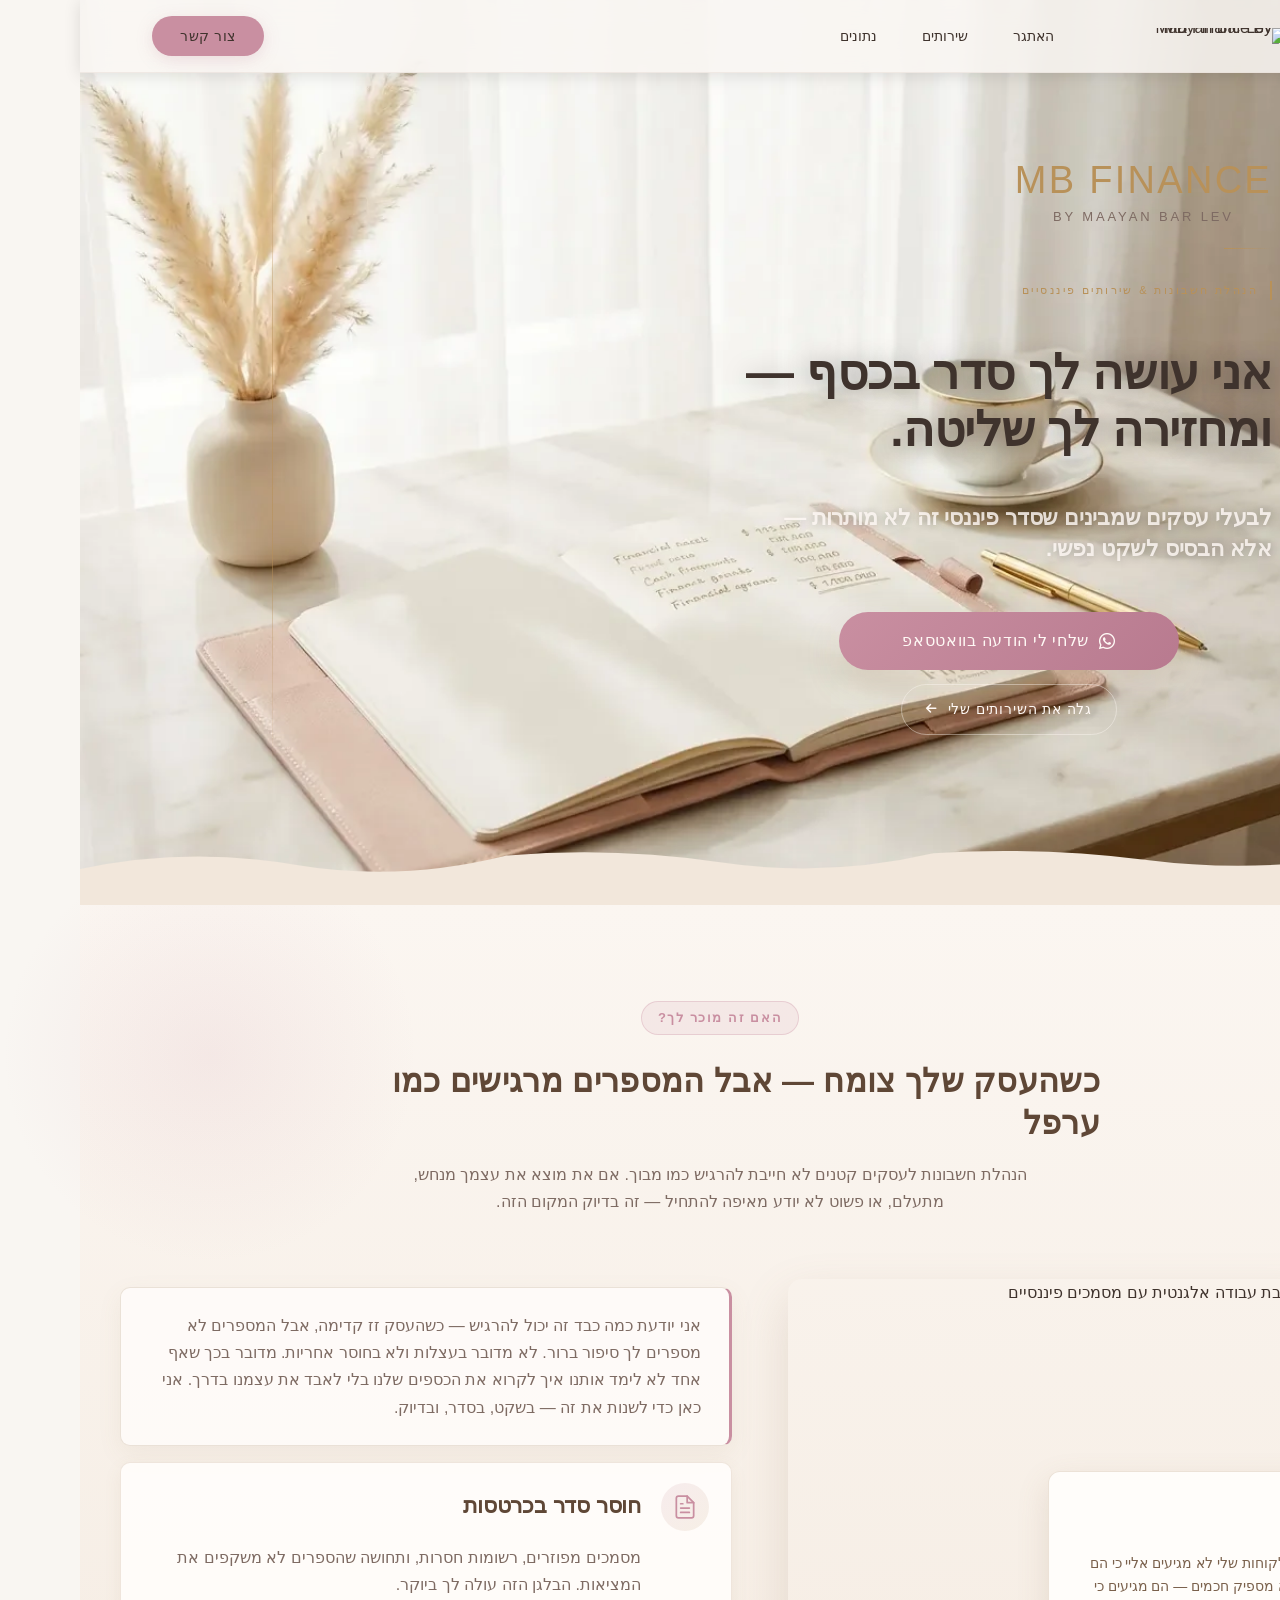
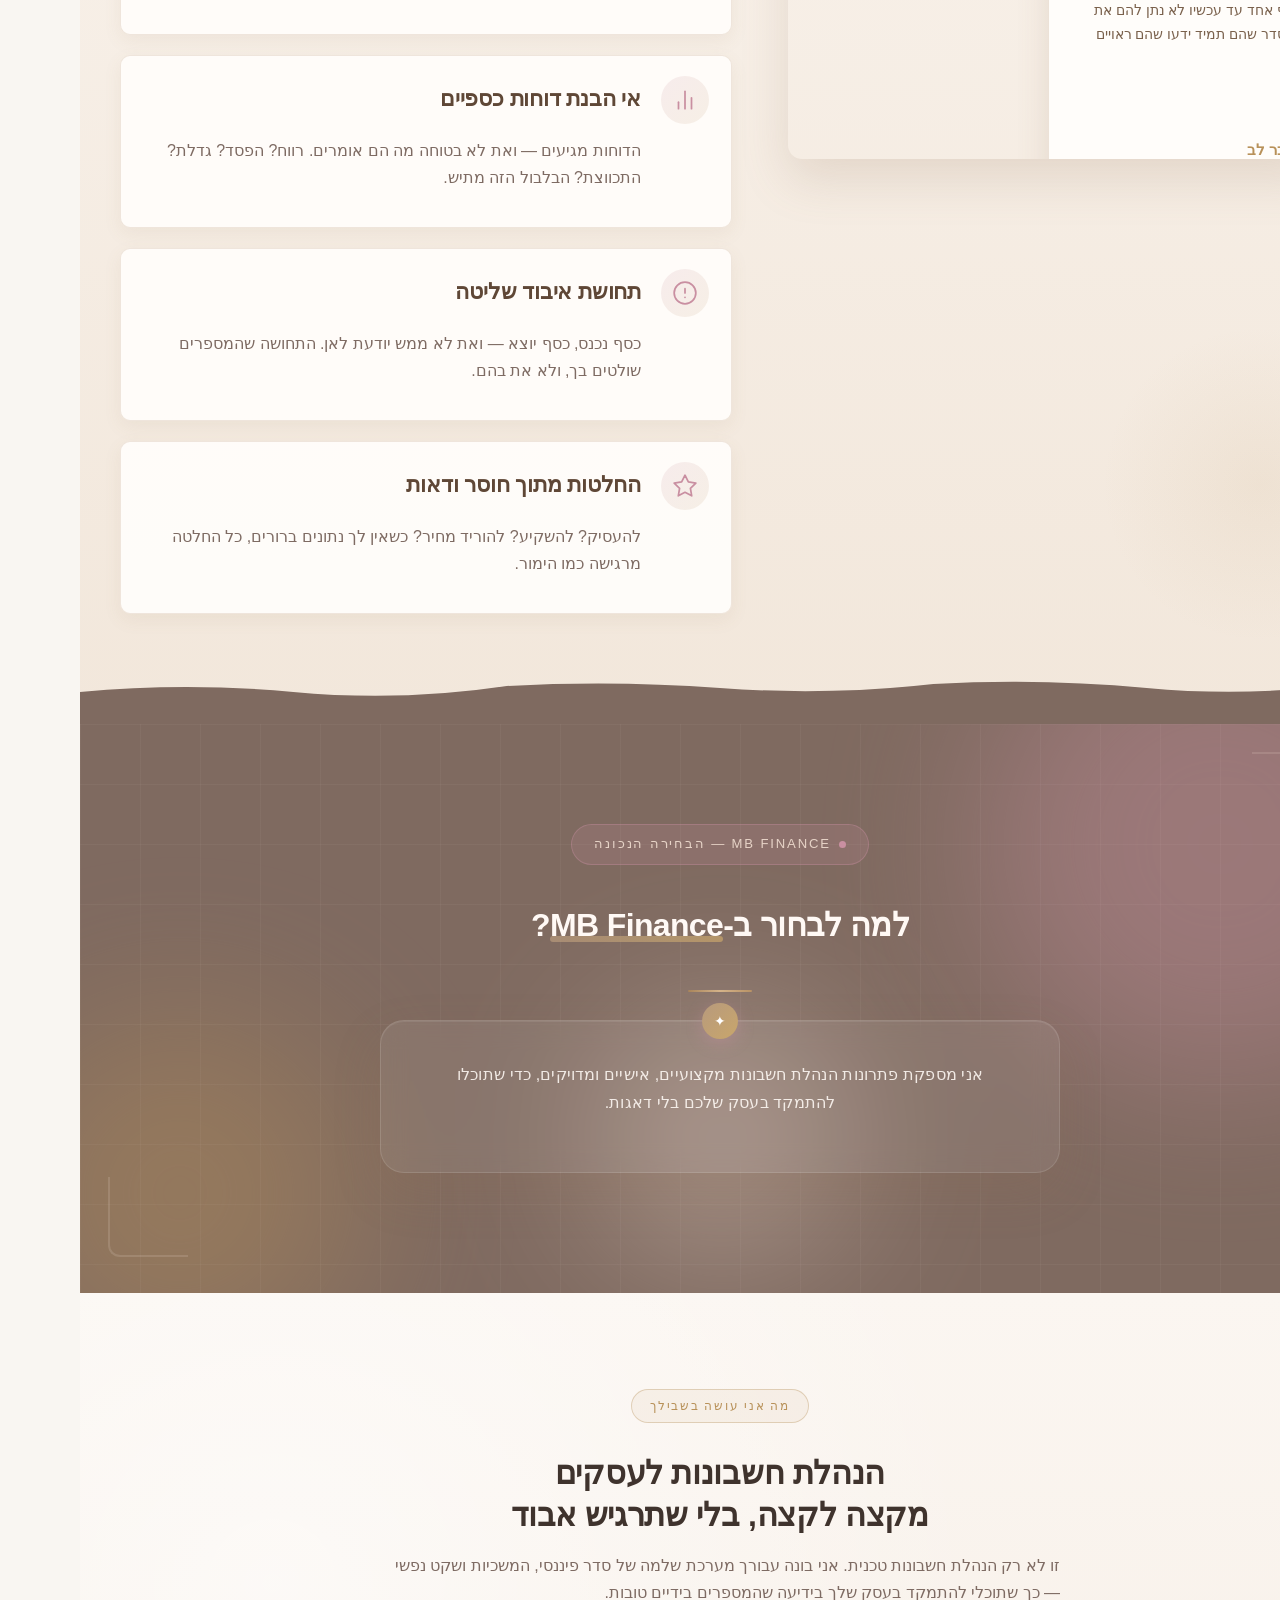
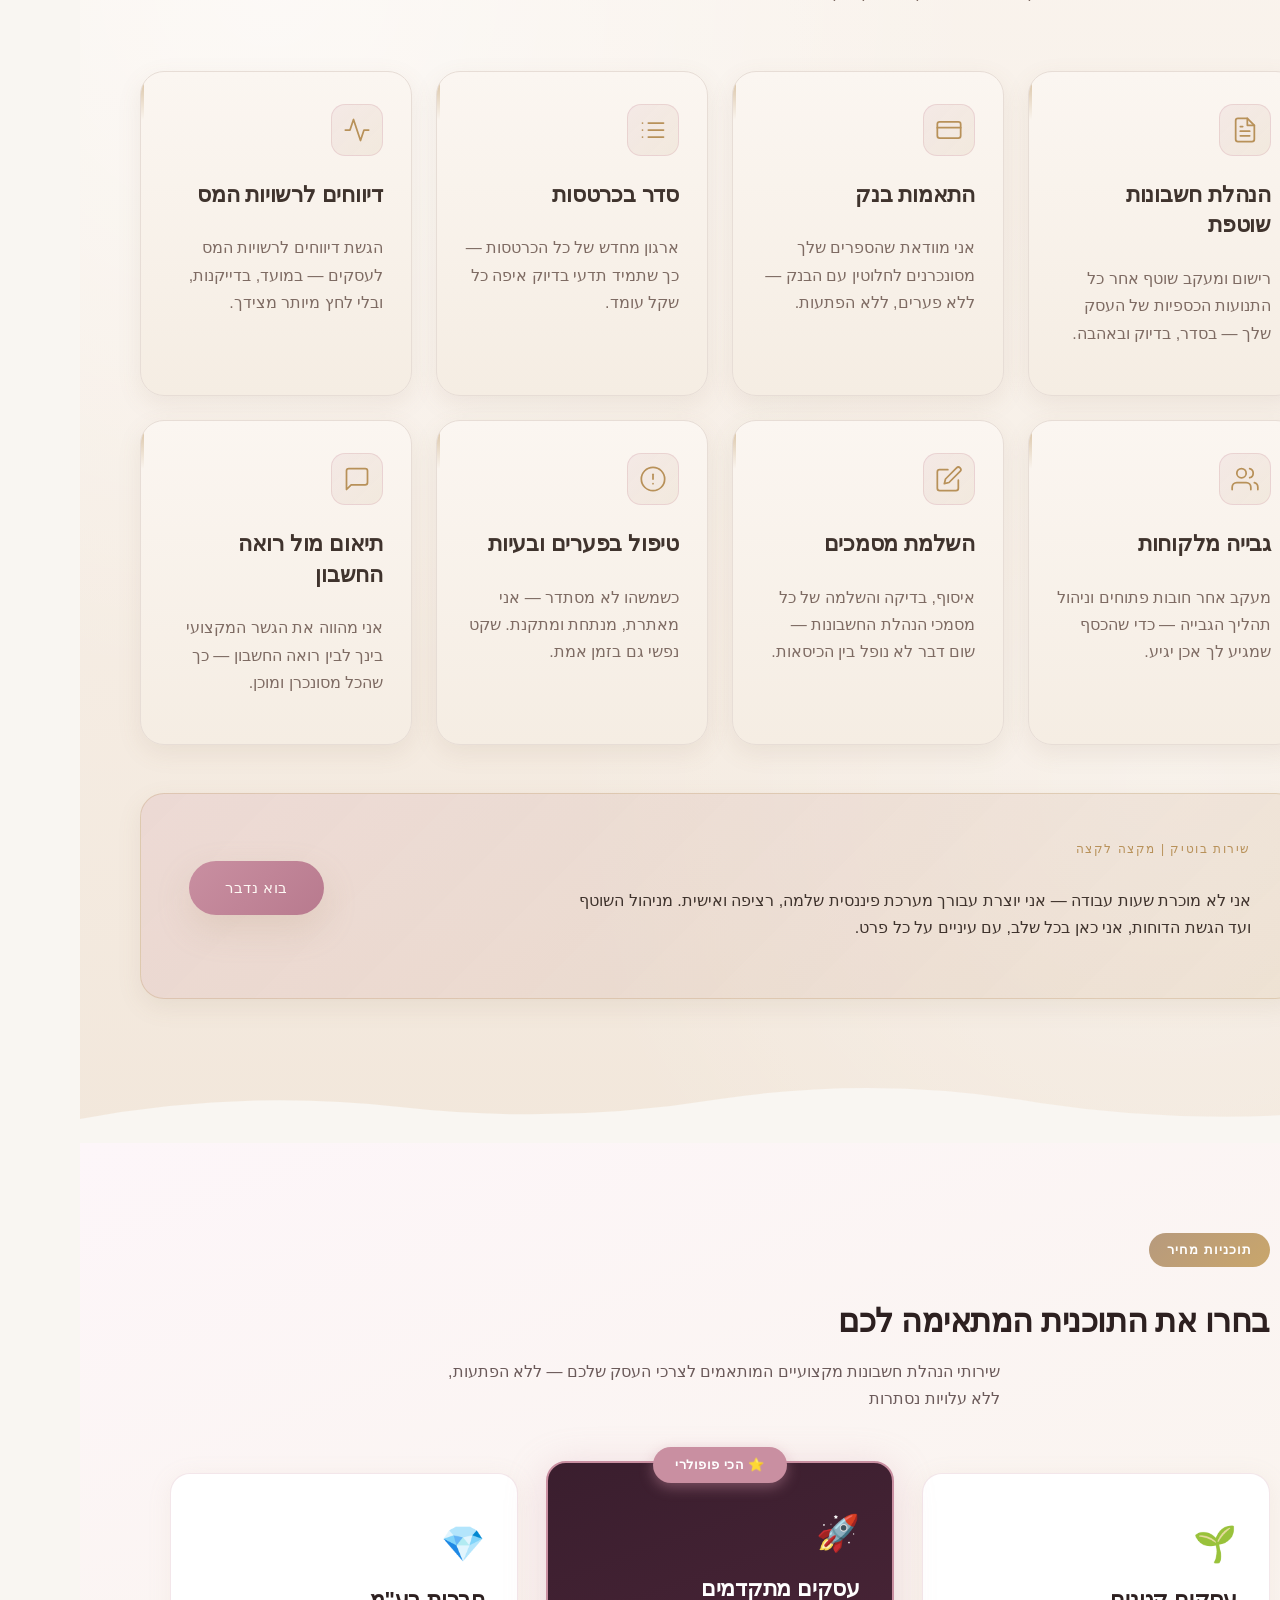
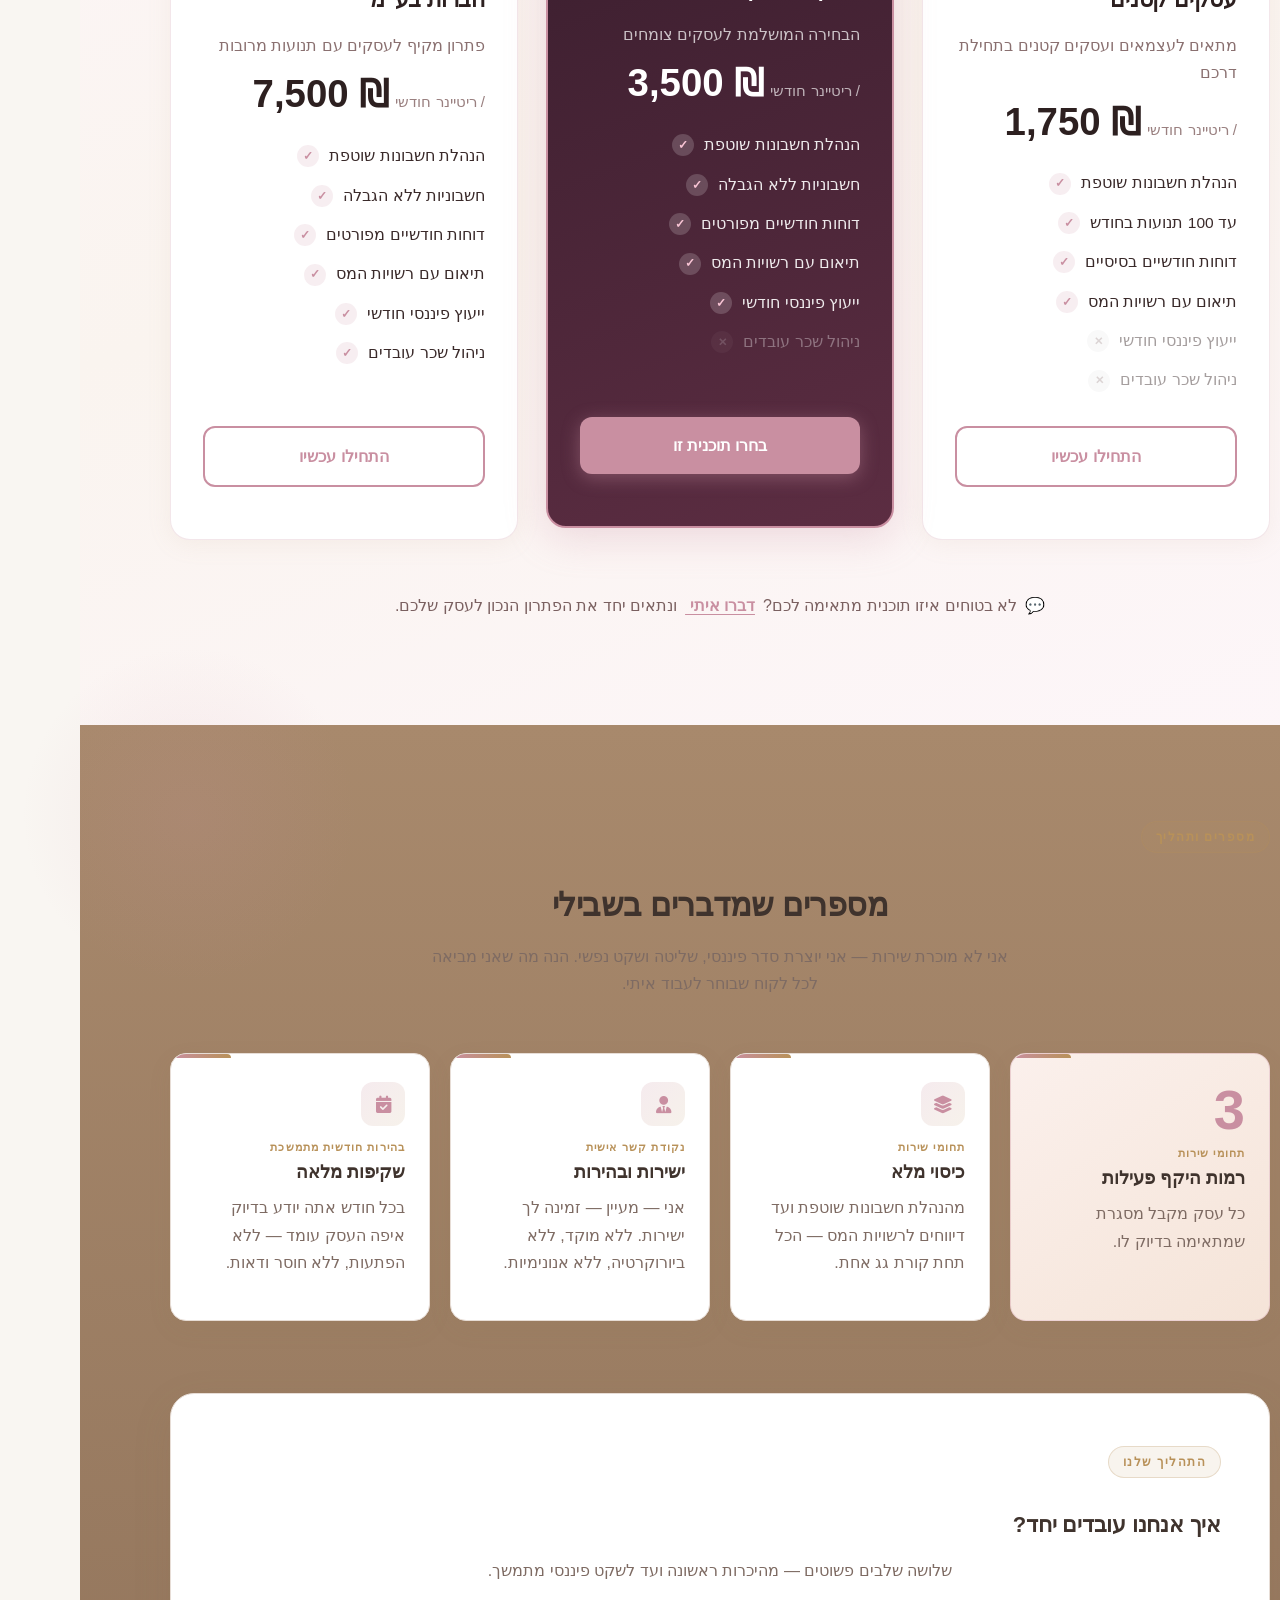
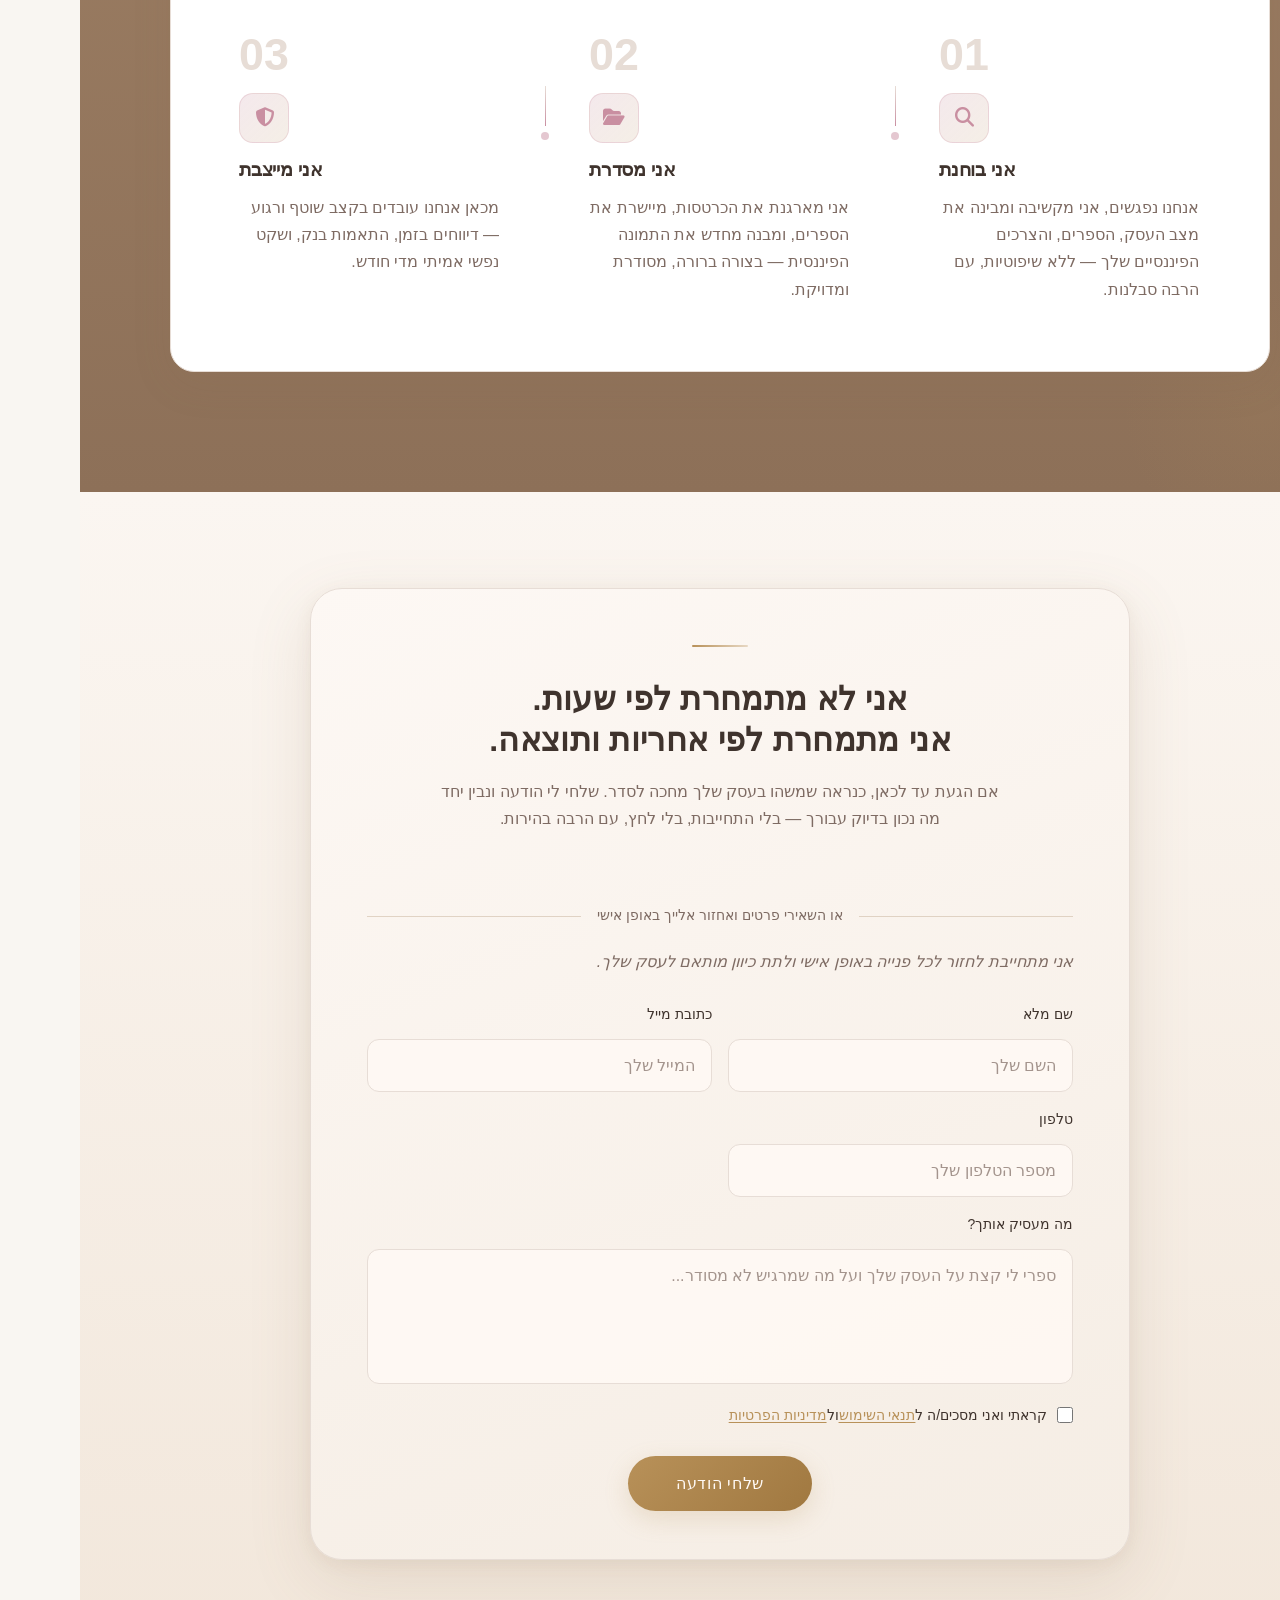
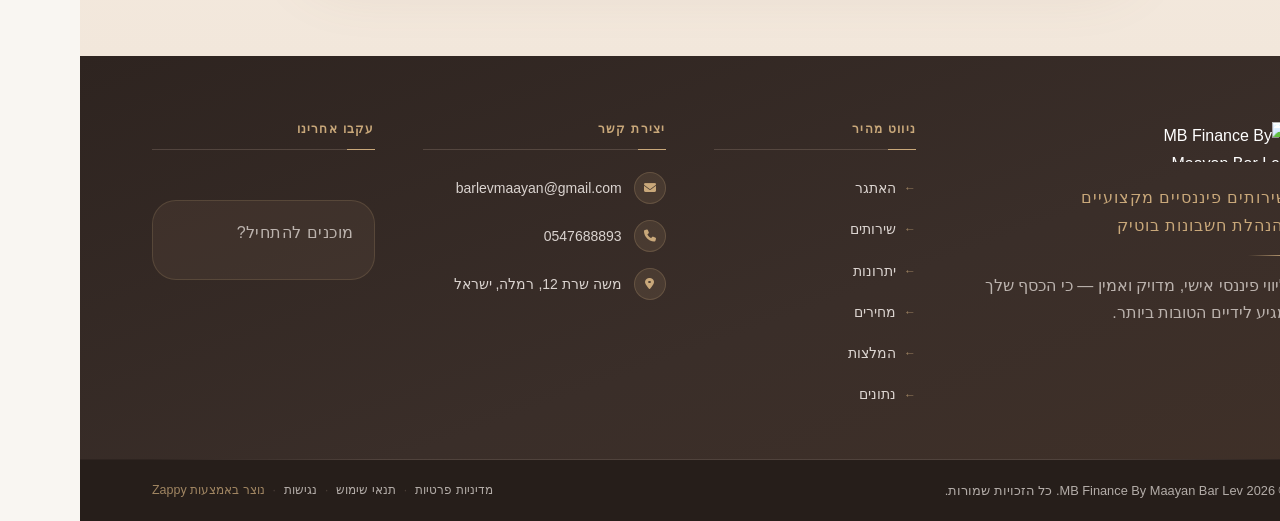
==== commit 5aa5e6a4: "Background sync: Progressive GitHub Sync" ====
--- a/public/index.html
+++ b/public/index.html
@@ -1 +1 @@
-<!doctype html><html dir="rtl" lang="he"><head><meta charset="UTF-8"><meta content="width=device-width,initial-scale=1" name="viewport"><meta content="index, follow" name="robots"><title>הנהלת חשבונות לעסקים קטנים — MB Finance By Maayan Bar Lev</title><meta content="MB Finance by Maayan Bar Lev is a high-end boutique accounting service with a deeply personal, feminine, and luxurious brand identity. The brand positions itsel" name="description"><meta content="הנהלת חשבונות לעסקים קטנים, מנהלת חשבונות לעצמאים ובעלי עסקים, דיווחים לרשויות המס לעסקים, התאמות בנק וסדר בספרים לעסק" name="keywords"><link href="/assets/favicon.ico" rel="icon" type="image/x-icon"><link href="/assets/favicon-16x16.png" rel="icon" type="image/png" sizes="16x16"><link href="/assets/favicon-32x32.png" rel="icon" type="image/png" sizes="32x32"><link href="/assets/favicon-48x48.png" rel="icon" type="image/png" sizes="48x48"><link href="/assets/favicon-192x192.png" rel="icon" type="image/png" sizes="192x192"><link href="/assets/favicon-512x512.png" rel="icon" type="image/png" sizes="512x512"><link href="/assets/apple-touch-icon.png" rel="apple-touch-icon"><script>!function(){"use strict";var t="21990d9f-f5af-49b9-a0df-b9c04e49e2e7",e="https://api.zappy5.com/api/analytics/track",a=18e5,n=2592e6,o=!0,i=!0,r=!0;var s=function(){var e="zappy_visitor_"+t,a=null;try{if(a=localStorage.getItem(e)){var o=JSON.parse(a),i=Date.now();if(i-o.created<n)return o.lastSeen=i,localStorage.setItem(e,JSON.stringify(o)),o.id}}catch(t){console.warn("Zappy Analytics: LocalStorage not available")}var r="zv_"+Date.now()+"_"+Math.random().toString(36).substr(2,9);try{localStorage.setItem(e,JSON.stringify({id:r,created:Date.now(),lastSeen:Date.now()}))}catch(t){}return r}(),c=function(){var e="zappy_session_"+t,n=null;try{if(n=sessionStorage.getItem(e)){var o=JSON.parse(n),i=Date.now();if(i-o.timestamp<a)return o.timestamp=i,sessionStorage.setItem(e,JSON.stringify(o)),o.id}}catch(t){console.warn("Zappy Analytics: SessionStorage not available")}var r="zs_"+Date.now()+"_"+Math.random().toString(36).substr(2,9);try{sessionStorage.setItem(e,JSON.stringify({id:r,timestamp:Date.now()}))}catch(t){}return r}();function l(a,n){n=n||{};var o={website_id:t,event_type:a,page_path:window.location.pathname,referrer:document.referrer||"direct",visitor_id:s,session_id:c,metadata:n};if(navigator.sendBeacon){var i=new Blob([JSON.stringify(o)],{type:"application/json"});navigator.sendBeacon(e,i)}else fetch(e,{method:"POST",headers:{"Content-Type":"application/json"},body:JSON.stringify(o),keepalive:!0}).catch(function(t){console.warn("Zappy Analytics: Failed to track event",t)})}o&&l("pageview",{title:document.title,url:window.location.href}),i&&document.addEventListener("click",function(t){var e=t.target;if("BUTTON"===e.tagName||e.closest("button")){var a="BUTTON"===e.tagName?e:e.closest("button");l("click",{element:"button",text:a.textContent.trim().substring(0,100),id:a.id||null,class:a.className||null})}else if("A"===e.tagName||e.closest("a")){var n="A"===e.tagName?e:e.closest("a");l("navigation",{element:"link",text:n.textContent.trim().substring(0,100),href:n.href,external:n.hostname!==window.location.hostname})}},!0),r&&document.addEventListener("submit",function(t){var e=t.target;l("form_submit",{form_id:e.id||null,form_name:e.name||null,form_action:e.action||null,form_method:e.method||"GET"})},!0);var d=Date.now();window.addEventListener("beforeunload",function(){l("page_unload",{time_on_page:Math.floor((Date.now()-d)/1e3),page_path:window.location.pathname})}),window.zappyAnalytics={track:l,getVisitorId:function(){return s},getSessionId:function(){return c}}}()</script><meta content="הנהלת חשבונות לעסקים קטנים — MB Finance By Maayan Bar Lev" property="og:title"><meta content="MB Finance by Maayan Bar Lev is a high-end boutique accounting service with a deeply personal, feminine, and luxurious brand identity. The brand positions itsel" property="og:description"><meta content="website" property="og:type"><meta content="he_IL" property="og:locale"><meta content="summary_large_image" name="twitter:card"><meta content="הנהלת חשבונות לעסקים קטנים — MB Finance By Maayan Bar Lev" name="twitter:title"><meta content="MB Finance by Maayan Bar Lev is a high-end boutique accounting service with a deeply personal, feminine, and luxurious brand identity. The brand positions itsel" name="twitter:description"><link href="https://cdnjs.cloudflare.com/ajax/libs/font-awesome/6.4.0/css/all.min.css" rel="stylesheet"><link href="/assets/favicon.ico" rel="icon" type="image/x-icon"><link href="/assets/favicon-16x16.png" rel="icon" type="image/png" sizes="16x16"><link href="/assets/favicon-32x32.png" rel="icon" type="image/png" sizes="32x32"><link href="/assets/favicon-48x48.png" rel="icon" type="image/png" sizes="48x48"><link href="/assets/favicon-192x192.png" rel="icon" type="image/png" sizes="192x192"><link href="/assets/favicon-512x512.png" rel="icon" type="image/png" sizes="512x512"><link href="/assets/apple-touch-icon.png" rel="apple-touch-icon"><link href="https://cdn.jsdelivr.net/npm/vanilla-cookieconsent@3/dist/cookieconsent.css" rel="stylesheet"><script src="https://cdn.jsdelivr.net/npm/vanilla-cookieconsent@3/dist/cookieconsent.umd.js"></script><script src="https://cdn.jsdelivr.net/gh/mickidum/acc_toolbar/acctoolbar/acctoolbar.min.js"></script><style data-zappy-section-v2-css="true">.index-pricing-section{direction:rtl;background-color:#f8f1ea;background-image:radial-gradient(circle at 15% 20%,rgba(255,255,255,.62) 0,rgba(255,255,255,0) 42%),radial-gradient(circle at 82% 30%,rgba(255,255,255,.45) 0,rgba(255,255,255,0) 36%),linear-gradient(180deg,rgba(255,255,255,.28) 0,rgba(233,222,210,.18) 100%);color:var(--text-dark);padding:90px 24px 80px;position:relative;overflow:visible;font-family:Heebo,Assistant,sans-serif}.index-pricing-section .index-pricing-inner{max-width:1100px;margin:0 auto;display:flex;flex-direction:column;align-items:center;gap:0}.index-pricing-section .index-pricing-label{font-family:Heebo,Assistant,sans-serif;font-size:12px;font-weight:500;letter-spacing:.14em;text-transform:uppercase;color:var(--accent);margin-bottom:18px;text-align:center}.index-pricing-section .index-pricing-heading{font-family:'Cormorant Garamond','David Libre','Noto Serif Hebrew',serif;font-size:34px;font-weight:400;line-height:1.25;color:var(--text-dark);text-align:center;margin:0 0 14px;letter-spacing:.01em}.index-pricing-section .index-pricing-subheading{font-family:Heebo,Assistant,sans-serif;font-size:18px;font-weight:500;line-height:1.4;color:var(--text-muted);text-align:center;margin:0 0 24px}.index-pricing-section .index-pricing-intro{font-size:16px;line-height:1.75;color:var(--text-muted);text-align:center;max-width:620px;margin:0 auto 52px}.index-pricing-section .index-pricing-layout{display:grid;grid-template-columns:1fr 1.55fr;gap:36px;align-items:center;width:100%;margin-bottom:52px}.index-pricing-section .index-pricing-visual{position:relative;display:flex;flex-direction:column;align-items:center;justify-content:center;min-height:280px;padding:40px 24px;background:linear-gradient(135deg,#e6c8bf 0,#d7a79a 100%);border-radius:16px;overflow:hidden;box-shadow:0 12px 32px rgba(142,112,82,.14)}.index-pricing-section .index-pricing-visual-ring{position:absolute;width:220px;height:220px;border-radius:50%;border:1.5px solid rgba(255,255,255,.35);top:50%;left:50%;transform:translate(-50%,-50%);pointer-events:none}.index-pricing-section .index-pricing-visual-petal{position:absolute;width:140px;height:140px;border-radius:50%;border:1px solid rgba(255,255,255,.22);top:50%;left:50%;transform:translate(-50%,-50%);pointer-events:none}.index-pricing-section .index-pricing-visual-icon-wrap{position:relative;z-index:2;width:72px;height:72px;border-radius:50%;background:rgba(255,255,255,.28);display:flex;align-items:center;justify-content:center;color:#fff;margin-bottom:18px;box-shadow:0 4px 16px rgba(183,154,125,.22);backdrop-filter:blur(4px)}.index-pricing-section .index-pricing-visual-label{position:relative;z-index:2;font-family:'Cormorant Garamond','David Libre',serif;font-size:17px;font-weight:500;color:#fff;text-align:center;letter-spacing:.03em;text-shadow:0 1px 8px rgba(100,60,40,.18)}.index-pricing-section .index-pricing-card{background:rgba(255,253,251,.92);border-radius:14px;box-shadow:0 10px 30px rgba(142,112,82,.14);padding:40px 36px 36px;border:1px solid rgba(232,220,207,.7);display:flex;flex-direction:column;gap:0;position:relative}.index-pricing-section .index-pricing-card-badge{display:inline-block;background:linear-gradient(135deg,var(--accent) 0,#c98fa1 100%);color:#fff;font-size:12px;font-weight:600;letter-spacing:.12em;text-transform:uppercase;padding:5px 16px;border-radius:999px;margin-bottom:22px;align-self:flex-start}.index-pricing-section .index-pricing-card-range{font-family:'Cormorant Garamond','David Libre',serif;font-size:54px;font-weight:400;line-height:1;color:var(--text-dark);margin-bottom:6px;letter-spacing:-.01em}.index-pricing-section .index-pricing-card-unit{font-size:14px;color:var(--text-muted);font-weight:400;margin-bottom:22px}.index-pricing-section .index-pricing-card-divider{height:1px;background:linear-gradient(to left,transparent,var(--border-light),transparent);margin-bottom:22px}.index-pricing-section .index-pricing-card-desc{font-size:16px;line-height:1.75;color:var(--text-muted);margin-bottom:20px;text-align:right}.index-pricing-section .index-pricing-card-tag{display:inline-block;font-size:13px;font-weight:500;color:var(--accent);background:rgba(184,145,89,.09);border:1px solid rgba(184,145,89,.22);border-radius:6px;padding:6px 14px;margin-bottom:28px;align-self:flex-start}.index-pricing-section .index-pricing-features{display:flex;flex-direction:row;gap:18px;flex-wrap:wrap}.index-pricing-section .index-pricing-feature-item{display:flex;flex-direction:row;align-items:center;gap:8px;background:rgba(249,246,242,.85);border:1px solid var(--border-light);border-radius:8px;padding:9px 14px;font-size:14px;color:var(--text-dark);font-weight:500}.index-pricing-section .index-pricing-feature-icon{color:var(--primary);display:flex;align-items:center;justify-content:center;flex-shrink:0}.index-pricing-section .index-pricing-philosophy{background:rgba(255,253,251,.78);border:1px solid rgba(199,177,154,.45);border-radius:12px;padding:36px 44px;width:100%;max-width:820px;margin:0 auto 48px;text-align:center;position:relative}.index-pricing-section .index-pricing-philosophy-ornament{font-size:20px;color:var(--accent);margin-bottom:14px;display:block;opacity:.7}.index-pricing-section .index-pricing-philosophy p{font-size:16px;line-height:1.85;color:var(--text-muted);text-align:center;margin:0}.index-pricing-section .index-pricing-cta-block{display:flex;flex-direction:column;align-items:center;gap:22px;text-align:center}.index-pricing-section .index-pricing-cta-lead{font-size:16px;line-height:1.7;color:var(--text-dark);text-align:center;max-width:540px;margin:0}.index-pricing-section .index-pricing-cta-btn{display:inline-flex;flex-direction:row;align-items:center;gap:10px;background:#25d366;color:#fff;font-family:Heebo,Assistant,sans-serif;font-size:15px;font-weight:600;padding:14px 32px;border-radius:999px;text-decoration:none;box-shadow:0 8px 24px rgba(37,211,102,.22);transition:background .22s ease,box-shadow .22s ease,transform .18s ease;letter-spacing:.01em}.index-pricing-section .index-pricing-cta-btn:hover{background:#1ebe5d;box-shadow:0 12px 32px rgba(37,211,102,.3);transform:translateY(-2px)}.index-pricing-section .index-pricing-cta-icon{display:flex;align-items:center;justify-content:center;flex-shrink:0}@media (max-width:900px){.index-pricing-section .index-pricing-layout{grid-template-columns:1fr;gap:28px}.index-pricing-section .index-pricing-visual{min-height:200px;padding:32px 20px}}@media (max-width:768px){.index-pricing-section{padding:70px 16px 60px}.index-pricing-section .index-pricing-heading{font-size:26px}.index-pricing-section .index-pricing-subheading{font-size:16px}.index-pricing-section .index-pricing-intro{margin-bottom:36px}.index-pricing-section .index-pricing-layout{grid-template-columns:1fr!important;gap:22px;margin-bottom:36px}.index-pricing-section .index-pricing-card{padding:28px 22px 26px}.index-pricing-section .index-pricing-card-range{font-size:42px}.index-pricing-section .index-pricing-features{gap:10px}.index-pricing-section .index-pricing-feature-item{font-size:13px;padding:8px 11px}.index-pricing-section .index-pricing-philosophy{padding:26px 20px;margin-bottom:34px}.index-pricing-section .index-pricing-cta-btn{font-size:14px;padding:13px 24px}}</style><style data-zappy-section-v2-css="true">.index-stats-section{position:relative;background-color:#f8f1ea;background-image:radial-gradient(circle at 20% 20%,rgba(255,255,255,.6) 0,rgba(255,255,255,0) 42%),radial-gradient(circle at 80% 30%,rgba(255,255,255,.45) 0,rgba(255,255,255,0) 36%),linear-gradient(180deg,rgba(255,255,255,.28) 0,rgba(233,222,210,.18) 100%);color:var(--text-dark);padding:90px 24px 80px;direction:rtl;overflow:hidden;font-family:Heebo,Assistant,sans-serif}.index-stats-section .stats-deco{position:absolute;border-radius:50%;pointer-events:none;z-index:0}.index-stats-section .stats-deco--top{width:340px;height:340px;background:radial-gradient(circle,rgba(201,143,161,.13) 0,transparent 70%);top:-80px;inset-inline-end:-60px}.index-stats-section .stats-deco--bottom{width:280px;height:280px;background:radial-gradient(circle,rgba(184,145,89,.1) 0,transparent 70%);bottom:-60px;inset-inline-start:-40px}.index-stats-section .process-wrapper,.index-stats-section .stats-header,.index-stats-section .stats-metrics-wrapper{max-width:1100px;margin-inline:auto;position:relative;z-index:1}.index-stats-section .stats-label{display:inline-block;font-size:.75rem;font-weight:600;letter-spacing:.12em;text-transform:uppercase;color:var(--accent);background:rgba(184,145,89,.1);border:1px solid rgba(184,145,89,.25);padding:5px 14px;border-radius:999px;margin-bottom:16px}.index-stats-section .stats-header{text-align:center;margin-bottom:56px}.index-stats-section .stats-title{font-family:Fraunces,'Cormorant Garamond','David Libre','Noto Serif Hebrew',serif;font-size:2rem;font-weight:600;color:var(--text-dark);line-height:1.3;margin:0 0 16px}.index-stats-section .stats-subtitle{font-size:1rem;color:var(--text-muted);line-height:1.7;max-width:600px;margin-inline:auto;text-align:center}.index-stats-section .stats-metrics-wrapper{display:grid;grid-template-columns:repeat(4,1fr);gap:20px;margin-bottom:72px}.index-stats-section .stat-card{background:#fff;border:1px solid var(--border-light);border-radius:16px;padding:28px 24px;text-align:right;box-shadow:0 8px 24px rgba(142,112,82,.08);transition:transform .25s ease,box-shadow .25s ease;position:relative;overflow:hidden}.index-stats-section .stat-card::before{content:'';position:absolute;top:0;inset-inline-end:0;width:60px;height:4px;background:linear-gradient(90deg,var(--primary),var(--accent));border-radius:0 16px 0 4px}.index-stats-section .stat-card:hover{transform:translateY(-4px);box-shadow:0 16px 36px rgba(142,112,82,.14)}.index-stats-section .stat-card--accent{background:linear-gradient(145deg,#fbf0ec 0,#f5e4d8 100%);border-color:rgba(201,143,161,.3)}.index-stats-section .stat-number{font-family:Fraunces,'Cormorant Garamond',serif;font-size:3.5rem;font-weight:700;color:var(--primary);line-height:1;margin-bottom:6px}.index-stats-section .stat-icon-wrap{width:44px;height:44px;background:linear-gradient(135deg,rgba(201,143,161,.18),rgba(184,145,89,.12));border-radius:12px;display:flex;align-items:center;justify-content:center;margin-bottom:12px;color:var(--primary);font-size:1.1rem}.index-stats-section .stat-tag{font-size:.7rem;font-weight:700;letter-spacing:.1em;text-transform:uppercase;color:var(--accent);margin-bottom:4px}.index-stats-section .stat-category{font-family:Fraunces,'Cormorant Garamond',serif;font-size:1.1rem;font-weight:600;color:var(--text-dark);margin-bottom:10px;line-height:1.3}.index-stats-section .stat-desc{font-size:.875rem;color:var(--text-muted);line-height:1.6;margin:0}.index-stats-section .process-wrapper{background:#fff;border-radius:24px;padding:52px 48px;box-shadow:0 12px 40px rgba(142,112,82,.1);border:1px solid var(--border-light)}.index-stats-section .process-header{text-align:center;margin-bottom:48px}.index-stats-section .process-title{font-family:Fraunces,'Cormorant Garamond','David Libre','Noto Serif Hebrew',serif;font-size:1.6rem;font-weight:600;color:var(--text-dark);line-height:1.35;margin:0 0 12px}.index-stats-section .process-intro{font-size:1rem;color:var(--text-muted);line-height:1.7;max-width:500px;margin-inline:auto;text-align:center}.index-stats-section .process-steps{display:flex;flex-direction:row;align-items:flex-start;gap:0}.index-stats-section .process-step{flex:1;display:flex;flex-direction:column;align-items:flex-end;text-align:right;padding:0 20px;position:relative}.index-stats-section .step-number-wrap{margin-bottom:16px}.index-stats-section .step-number{font-family:Fraunces,'Cormorant Garamond',serif;font-size:2.8rem;font-weight:700;color:var(--border-light);line-height:1;display:block}.index-stats-section .step-icon{width:50px;height:50px;background:linear-gradient(135deg,rgba(201,143,161,.2),rgba(184,145,89,.15));border-radius:14px;display:flex;align-items:center;justify-content:center;color:var(--primary);font-size:1.2rem;margin-bottom:14px;border:1px solid rgba(201,143,161,.25)}.index-stats-section .step-content{display:flex;flex-direction:column;align-items:flex-end}.index-stats-section .step-title{font-family:Fraunces,'Cormorant Garamond',serif;font-size:1.2rem;font-weight:600;color:var(--text-dark);margin:0 0 10px;line-height:1.4}.index-stats-section .step-desc{font-size:.9rem;color:var(--text-muted);line-height:1.65;margin:0;max-width:260px;text-align:right}.index-stats-section .step-connector{display:flex;flex-direction:column;align-items:center;justify-content:flex-start;padding-top:54px;flex-shrink:0;width:48px}.index-stats-section .connector-line{width:1px;height:40px;background:linear-gradient(180deg,var(--border-light),var(--primary));margin-bottom:6px}.index-stats-section .connector-dot{width:8px;height:8px;border-radius:50%;background:var(--primary);opacity:.5}@media (max-width:1024px){.index-stats-section .stats-metrics-wrapper{grid-template-columns:repeat(2,1fr)}.index-stats-section .process-steps{flex-direction:column;align-items:stretch}.index-stats-section .process-step{align-items:flex-end;padding:0;border-bottom:1px solid var(--border-light);padding-bottom:28px;margin-bottom:28px}.index-stats-section .process-step:last-child{border-bottom:none;margin-bottom:0;padding-bottom:0}.index-stats-section .step-connector{display:none}.index-stats-section .step-desc{max-width:100%}}@media (max-width:768px){.index-stats-section{padding:60px 16px 60px}.index-stats-section .stats-metrics-wrapper{grid-template-columns:1fr!important;gap:14px;margin-bottom:40px}.index-stats-section .stat-card{padding:22px 18px}.index-stats-section .stats-title{font-size:1.6rem}.index-stats-section .stats-header{margin-bottom:36px}.index-stats-section .process-wrapper{padding:32px 20px;border-radius:16px}.index-stats-section .process-header{margin-bottom:32px}.index-stats-section .process-title{font-size:1.35rem}.index-stats-section .step-number{font-size:2rem}.index-stats-section .stats-deco--bottom,.index-stats-section .stats-deco--top{display:none}}</style><style data-zappy-section-v2-css="true">.index-problem-section{position:relative;overflow:visible;background-color:#f2e7db;background-image:radial-gradient(circle at 10% 15%,rgba(201,143,161,.13) 0,transparent 45%),radial-gradient(circle at 85% 75%,rgba(184,145,89,.1) 0,transparent 40%),linear-gradient(180deg,#fbf6f1 0,#f2e7db 100%);color:var(--text-dark);padding:90px 24px 110px;direction:rtl}.index-problem-section .prob-blob{position:absolute;border-radius:50%;pointer-events:none;z-index:0}.index-problem-section .prob-blob-1{width:420px;height:420px;top:-60px;inset-inline-end:-80px;background:radial-gradient(circle,rgba(201,143,161,.12) 0,transparent 70%)}.index-problem-section .prob-blob-2{width:320px;height:320px;bottom:80px;inset-inline-start:-60px;background:radial-gradient(circle,rgba(184,145,89,.09) 0,transparent 70%)}.index-problem-section .prob-container{position:relative;z-index:1;max-width:1200px;margin:0 auto}.index-problem-section .prob-eyebrow{display:inline-block;font-family:Heebo,Assistant,sans-serif;font-size:13px;font-weight:600;letter-spacing:.12em;text-transform:uppercase;color:var(--primary);background:rgba(201,143,161,.12);border:1px solid rgba(201,143,161,.3);border-radius:999px;padding:5px 16px;margin-bottom:18px}.index-problem-section .prob-intro{text-align:center;max-width:760px;margin:0 auto 64px}.index-problem-section .prob-main-heading{font-family:'Cormorant Garamond','David Libre','Noto Serif Hebrew',serif;font-size:34px;font-weight:400;line-height:1.25;color:#5f4736;margin:0 0 20px;letter-spacing:.01em}.index-problem-section .prob-lead{font-family:Heebo,Assistant,sans-serif;font-size:16px;line-height:1.8;color:var(--text-muted);max-width:620px;margin:0 auto;text-align:center}.index-problem-section .prob-body{display:grid;grid-template-columns:1fr 1.15fr;gap:56px;align-items:start;direction:rtl}.index-problem-section .prob-visual-col{position:relative}.index-problem-section .prob-image-card{position:relative;border-radius:14px;overflow:hidden;box-shadow:0 20px 48px rgba(142,112,82,.18)}.index-problem-section .prob-image-card img{display:block;width:100%;height:480px;object-fit:cover;border-radius:14px}.index-problem-section .prob-quote-card{position:absolute;bottom:-28px;inset-inline-start:-28px;background:rgba(255,253,251,.96);border:1px solid rgba(232,220,207,.8);border-radius:12px;padding:24px 28px;max-width:300px;box-shadow:0 12px 32px rgba(142,112,82,.16);z-index:3}.index-problem-section .prob-quote-mark{display:block;font-family:'Cormorant Garamond',serif;font-size:36px;line-height:1;color:var(--primary);margin-bottom:4px}.index-problem-section .prob-quote-close{margin-top:4px;margin-bottom:8px}.index-problem-section .prob-quote-text{font-family:Heebo,Assistant,sans-serif;font-size:14px;line-height:1.7;color:#7a614c;margin:0;font-style:normal;text-align:right}.index-problem-section .prob-quote-author{display:block;font-family:'Cormorant Garamond','David Libre',serif;font-size:15px;font-weight:600;color:var(--accent);font-style:normal;text-align:right;margin-top:10px}.index-problem-section .prob-content-col{padding-top:8px}.index-problem-section .prob-empathy-text{font-family:Heebo,Assistant,sans-serif;font-size:16px;line-height:1.85;color:var(--text-muted);text-align:right;margin:0 0 40px;padding:24px 28px;background:rgba(255,253,251,.78);border:1px solid rgba(199,177,154,.35);border-radius:10px;border-inline-start:3px solid var(--primary);box-shadow:0 8px 24px rgba(142,112,82,.08)}.index-problem-section .prob-pain-list{list-style:none;margin:0;padding:0;display:flex;flex-direction:column;gap:20px}.index-problem-section .prob-pain-item{display:grid;grid-template-columns:52px 1fr;gap:0 16px;align-items:start;background:rgba(255,253,251,.92);border:1px solid rgba(232,220,207,.7);border-radius:10px;padding:20px 22px;box-shadow:0 6px 18px rgba(142,112,82,.08);transition:box-shadow .25s ease,transform .25s ease}.index-problem-section .prob-pain-item:hover{box-shadow:0 12px 32px rgba(142,112,82,.14);transform:translateY(-2px)}.index-problem-section .prob-pain-icon-wrap{display:flex;align-items:center;justify-content:center;width:48px;height:48px;border-radius:50%;background:linear-gradient(135deg,rgba(201,143,161,.15) 0,rgba(184,145,89,.12) 100%);color:var(--primary);flex-shrink:0}.index-problem-section .prob-pain-body{display:flex;flex-direction:column;gap:6px}.index-problem-section .prob-pain-title{font-family:'Cormorant Garamond','David Libre','Noto Serif Hebrew',serif;font-size:20px;font-weight:600;line-height:1.3;color:#5f4736;margin:0;text-align:right}.index-problem-section .prob-pain-desc{font-family:Heebo,Assistant,sans-serif;font-size:14px;line-height:1.7;color:var(--text-muted);margin:0;text-align:right}.index-problem-section .prob-divider-wrapper{position:absolute;bottom:0;left:0;width:100%;height:70px;pointer-events:none;z-index:5}.index-problem-section .prob-divider-wrapper svg{display:block;width:100%;height:100%}@media (max-width:1024px){.index-problem-section .prob-body{grid-template-columns:1fr 1fr;gap:36px}.index-problem-section .prob-quote-card{inset-inline-start:-14px;max-width:260px}}@media (max-width:768px){.index-problem-section{padding:80px 16px 90px}.index-problem-section .prob-blob-1,.index-problem-section .prob-blob-2{display:none}.index-problem-section .prob-intro{margin-bottom:40px}.index-problem-section .prob-main-heading{font-size:26px}.index-problem-section .prob-body{grid-template-columns:1fr;gap:36px}.index-problem-section .prob-content-col{padding-top:0}.index-problem-section .prob-image-card img{height:300px}.index-problem-section .prob-quote-card{position:static;margin-top:16px;max-width:100%;border-radius:10px}.index-problem-section .prob-pain-item{grid-template-columns:44px 1fr;gap:0 12px;padding:16px}.index-problem-section .prob-pain-icon-wrap{width:40px;height:40px}.index-problem-section .prob-pain-title{font-size:18px}.index-problem-section .prob-empathy-text{padding:18px 20px}}</style><style data-zappy-section-v2-css="true">.index-benefits-section{position:relative;background-color:#f8f1ea;background-image:radial-gradient(circle at 20% 20%,rgba(255,255,255,.6) 0,rgba(255,255,255,0) 42%),radial-gradient(circle at 80% 30%,rgba(255,255,255,.45) 0,rgba(255,255,255,0) 36%),linear-gradient(180deg,rgba(255,255,255,.28) 0,rgba(233,222,210,.18) 100%);color:var(--text-dark);padding:100px 24px 80px;overflow:hidden;direction:rtl;font-family:Heebo,Assistant,sans-serif}.index-benefits-section .ibs-bg-pattern{position:absolute;inset:0;background-image:radial-gradient(circle at 10% 80%,rgba(201,143,161,.08) 0,transparent 45%),radial-gradient(circle at 90% 10%,rgba(184,145,89,.07) 0,transparent 40%);pointer-events:none;z-index:0}.index-benefits-section .ibs-container{max-width:1200px;margin:0 auto;position:relative;z-index:1}.index-benefits-section .ibs-header{text-align:center;margin-bottom:60px;max-width:680px;margin-inline:auto;margin-bottom:60px}.index-benefits-section .ibs-eyebrow{display:inline-block;font-family:Heebo,Assistant,sans-serif;font-size:13px;font-weight:600;letter-spacing:.12em;text-transform:uppercase;color:var(--accent);margin-bottom:16px;position:relative;padding:0 20px}.index-benefits-section .ibs-eyebrow::after,.index-benefits-section .ibs-eyebrow::before{content:'';position:absolute;top:50%;width:30px;height:1px;background:var(--accent);opacity:.5}.index-benefits-section .ibs-eyebrow::before{inset-inline-end:100%;margin-inline-end:-20px}.index-benefits-section .ibs-eyebrow::after{inset-inline-start:100%;margin-inline-start:-20px}.index-benefits-section .ibs-title{font-family:'Cormorant Garamond','David Libre','Noto Serif Hebrew',Georgia,serif;font-size:34px;font-weight:400;line-height:1.25;color:#5f4736;margin:0 0 20px;letter-spacing:-.01em;text-align:center;max-width:none!important}.index-benefits-section .ibs-title-break{display:block;color:var(--primary);font-style:italic}.index-benefits-section .ibs-intro{font-size:16px;line-height:1.8;color:#7a614c;text-align:center;margin:0;max-width:none!important}.index-benefits-section .ibs-grid{display:grid;grid-template-columns:repeat(3,1fr);gap:24px;direction:rtl}.index-benefits-section .ibs-card{background:rgba(255,253,251,.92);border-radius:10px;box-shadow:0 10px 30px rgba(142,112,82,.14);border:1px solid rgba(232,220,207,.7);padding:32px 28px 28px;position:relative;overflow:hidden;transition:transform .3s ease,box-shadow .3s ease;display:flex;flex-direction:column;gap:0}.index-benefits-section .ibs-card:hover{transform:translateY(-4px);box-shadow:0 20px 48px rgba(142,112,82,.18)}.index-benefits-section .ibs-card--featured{background:linear-gradient(135deg,rgba(255,253,251,.97) 0,rgba(242,231,219,.85) 100%);border-color:rgba(201,143,161,.3)}.index-benefits-section .ibs-card--accent{background:linear-gradient(135deg,rgba(255,253,251,.97) 0,rgba(231,211,199,.7) 100%);border-color:rgba(184,145,89,.25)}.index-benefits-section .ibs-card--wide{grid-column:span 3;flex-direction:row;align-items:flex-start;gap:28px}.index-benefits-section .ibs-card--wide .ibs-card-icon-wrap{flex-shrink:0;margin-bottom:0}.index-benefits-section .ibs-card--wide .ibs-card-content{flex:1}.index-benefits-section .ibs-card--wide .ibs-card-accent-line{position:absolute;bottom:0;inset-inline-start:0;width:100%;height:3px;border-radius:0 0 10px 10px}.index-benefits-section .ibs-card-icon-wrap{width:54px;height:54px;border-radius:12px;background:linear-gradient(135deg,rgba(201,143,161,.15) 0,rgba(184,145,89,.1) 100%);border:1px solid rgba(201,143,161,.25);display:flex;align-items:center;justify-content:center;margin-bottom:20px;color:var(--accent);flex-shrink:0}.index-benefits-section .ibs-icon{width:24px;height:24px;color:var(--accent)}.index-benefits-section .ibs-card-content{flex:1}.index-benefits-section .ibs-card-title{font-family:'Cormorant Garamond','David Libre','Noto Serif Hebrew',Georgia,serif;font-size:22px;font-weight:500;line-height:1.3;color:#5f4736;margin:0 0 12px;text-align:start}.index-benefits-section .ibs-card-text{font-size:16px;line-height:1.75;color:#7a614c;margin:0;text-align:start}.index-benefits-section .ibs-card-accent-line{position:absolute;bottom:0;inset-inline-start:0;width:50px;height:3px;background:linear-gradient(90deg,var(--primary),var(--accent));border-radius:0 3px 0 10px}.index-benefits-section .ibs-card--featured .ibs-card-accent-line{background:linear-gradient(90deg,var(--primary),rgba(201,143,161,.4))}.index-benefits-section .ibs-card--accent .ibs-card-accent-line{background:linear-gradient(90deg,var(--accent),rgba(184,145,89,.4))}.index-benefits-section .ibs-closing{margin-top:60px;text-align:center}.index-benefits-section .ibs-closing-inner{display:inline-flex;flex-direction:column;align-items:center;gap:16px;max-width:560px}.index-benefits-section .ibs-closing-ornament{display:flex;align-items:center;gap:10px;color:var(--primary);opacity:.5}.index-benefits-section .ibs-closing-text{font-family:'Cormorant Garamond','David Libre','Noto Serif Hebrew',Georgia,serif;font-size:18px;font-style:italic;line-height:1.7;color:#7a614c;text-align:center;margin:0;max-width:none!important}@media (max-width:960px){.index-benefits-section .ibs-grid{grid-template-columns:repeat(2,1fr)}.index-benefits-section .ibs-card--wide{grid-column:span 2;flex-direction:column;gap:0}.index-benefits-section .ibs-card--wide .ibs-card-icon-wrap{margin-bottom:20px}}@media (max-width:768px){.index-benefits-section{padding:100px 16px 60px}.index-benefits-section .ibs-header{margin-bottom:40px}.index-benefits-section .ibs-title{font-size:26px}.index-benefits-section .ibs-grid{grid-template-columns:1fr!important;gap:16px}.index-benefits-section .ibs-card--wide{grid-column:span 1!important;flex-direction:column;gap:0}.index-benefits-section .ibs-card--wide .ibs-card-icon-wrap{margin-bottom:20px}.index-benefits-section .ibs-card{padding:24px 20px 22px}.index-benefits-section .ibs-closing{margin-top:40px}.index-benefits-section .ibs-closing-text{font-size:16px}.index-benefits-section .ibs-eyebrow::after,.index-benefits-section .ibs-eyebrow::before{display:none}}</style><style data-zappy-section-v2-css="true">.index-hero-section{position:relative;width:100%;min-height:100vh;overflow:visible;background:#3f332d;color:var(--text-light);display:flex;align-items:stretch;padding-bottom:90px}.index-hero-section .index-hero-bg{position:absolute;inset:0;z-index:0;width:100%;height:100%;background-color:#7f6a60;background-position:center;background-size:cover;background-repeat:no-repeat}.index-hero-section .index-hero-scrim{position:absolute;inset:0;z-index:1;pointer-events:none;background-image:linear-gradient(135deg,rgba(50,35,25,.82) 0,rgba(63,51,45,.72) 40%,rgba(90,70,55,.38) 75%,rgba(90,70,55,.18) 100%)}.index-hero-section .index-hero-grain{position:absolute;inset:0;z-index:2;pointer-events:none;opacity:.04;background-image:url("data:image/svg+xml,%3Csvg viewBox='0 0 256 256' xmlns='http://www.w3.org/2000/svg'%3E%3Cfilter id='noise'%3E%3CfeTurbulence type='fractalNoise' baseFrequency='0.9' numOctaves='4' stitchTiles='stitch'/%3E%3C/filter%3E%3Crect width='100%25' height='100%25' filter='url(%23noise)'/%3E%3C/svg%3E");background-size:200px 200px}.index-hero-section .index-hero-inner{position:relative;z-index:10;width:100%;max-width:1200px;margin:0 auto;padding:160px 48px 60px;display:flex;flex-direction:column;justify-content:center;min-height:100vh;box-sizing:border-box;direction:rtl}.index-hero-section .index-hero-brand{display:flex;flex-direction:column;align-items:flex-end;margin-bottom:48px}.index-hero-section .index-hero-brand-name{font-family:Fraunces,'Cormorant Garamond','David Libre','Noto Serif Hebrew',Georgia,serif;font-size:15px;font-weight:600;letter-spacing:.28em;text-transform:uppercase;color:var(--text-light);opacity:.95}.index-hero-section .index-hero-brand-sub{font-family:Heebo,Assistant,sans-serif;font-size:12px;font-weight:400;letter-spacing:.18em;text-transform:uppercase;color:#b89159;margin-top:4px}.index-hero-section .index-hero-content{max-width:720px;text-align:right}.index-hero-section .index-hero-label-row{display:flex;align-items:center;gap:14px;margin-bottom:24px;flex-direction:row;justify-content:flex-end}.index-hero-section .index-hero-label{font-family:Heebo,Assistant,sans-serif;font-size:11px;font-weight:600;letter-spacing:.2em;text-transform:uppercase;color:#b89159;white-space:nowrap}.index-hero-section .index-hero-label-line{display:block;width:48px;height:1px;background:linear-gradient(90deg,transparent 0,#b89159 100%);flex-shrink:0}.index-hero-section .index-hero-h1{font-family:Fraunces,'Cormorant Garamond','David Libre','Noto Serif Hebrew',Georgia,serif;font-size:56px;font-weight:400;letter-spacing:-.02em;line-height:1.15;color:var(--text-light);margin:0 0 28px 0;text-shadow:0 2px 24px rgba(30,18,10,.45)}.index-hero-section .index-hero-h3{font-family:Heebo,Assistant,sans-serif;font-size:18px;font-weight:400;line-height:1.7;color:rgba(255,249,245,.82);margin:0 0 48px 0;text-shadow:0 1px 12px rgba(30,18,10,.35)}.index-hero-section .index-hero-br{display:block}.index-hero-section .index-hero-ctas{display:flex;flex-direction:row;align-items:center;gap:20px;flex-wrap:wrap;justify-content:flex-end}.index-hero-section .index-hero-btn-primary{display:inline-flex;align-items:center;gap:10px;flex-direction:row;background:#b89159;color:#fffdfb;font-family:Heebo,Assistant,sans-serif;font-size:14px;font-weight:600;letter-spacing:.05em;padding:14px 30px;border-radius:0;border:none;text-decoration:none;box-shadow:0 6px 24px rgba(142,112,82,.32);transition:all .35s ease;white-space:nowrap}.index-hero-section .index-hero-btn-primary:hover{background:#a8845a;box-shadow:0 10px 32px rgba(142,112,82,.42);transform:translateY(-2px);color:#fffdfb}.index-hero-section .index-hero-btn-primary .fab{font-size:16px;flex-shrink:0}.index-hero-section .index-hero-btn-ghost{display:inline-flex;align-items:center;gap:10px;flex-direction:row;background:0 0;color:var(--text-light);font-family:Heebo,Assistant,sans-serif;font-size:14px;font-weight:500;letter-spacing:.05em;padding:13px 24px;border-radius:0;border:1px solid rgba(255,249,245,.45);text-decoration:none;transition:all .35s ease;white-space:nowrap}.index-hero-section .index-hero-btn-ghost:hover{border-color:#b89159;color:#b89159;background:rgba(184,145,89,.08);transform:translateY(-2px)}.index-hero-section .index-hero-btn-ghost .fas{font-size:13px;flex-shrink:0;transition:transform .25s ease}.index-hero-section .index-hero-btn-ghost:hover .fas{transform:translateX(-4px)}.index-hero-section .index-hero-accent-line{width:80px;height:2px;background:linear-gradient(90deg,#a8845a 0,#d6b48a 50%,transparent 100%);margin-top:56px;align-self:flex-end}.index-hero-section .index-hero-divider-wrapper{position:absolute;bottom:0;left:0;width:100%;height:90px;pointer-events:none;z-index:5}.index-hero-section .index-hero-divider-wrapper svg{display:block;width:100%;height:100%}@media (max-width:1024px){.index-hero-section .index-hero-inner{padding:140px 32px 56px}.index-hero-section .index-hero-h1{font-size:44px}}@media (max-width:768px){.index-hero-section .index-hero-inner{padding:110px 20px 48px;min-height:100vh}.index-hero-section .index-hero-brand{margin-bottom:32px}.index-hero-section .index-hero-h1{font-size:34px;letter-spacing:-.01em;margin-bottom:20px}.index-hero-section .index-hero-h3{font-size:16px;margin-bottom:36px}.index-hero-section .index-hero-br{display:none}.index-hero-section .index-hero-ctas{flex-direction:column;align-items:stretch;gap:14px}.index-hero-section .index-hero-btn-ghost,.index-hero-section .index-hero-btn-primary{justify-content:center;width:100%;padding:14px 20px}.index-hero-section .index-hero-label-row{margin-bottom:18px}.index-hero-section .index-hero-accent-line{margin-top:36px;width:56px}.index-hero-section .index-hero-content{max-width:100%}.index-hero-section .index-hero-scrim{background-image:linear-gradient(160deg,rgba(40,28,20,.88) 0,rgba(63,51,45,.78) 50%,rgba(90,70,55,.5) 100%)}}</style><link href="/styles.css" rel="stylesheet"><style id="zappy-dropdown-submenu-styles">#navMenu li:has(.sub-menu),.nav-menu li:has(.sub-menu),.navbar li:has(.sub-menu),nav li:has(.sub-menu){position:relative}#navMenu .sub-menu,.nav-menu .sub-menu,.navbar .sub-menu,nav .sub-menu{display:block!important;position:absolute!important;top:100%;left:0;min-width:220px;background:#fff;border-radius:8px;box-shadow:0 8px 25px rgba(0,0,0,.15);padding:8px 0;opacity:0;visibility:hidden;transform:translateY(10px);transition:all .3s ease;z-index:1000;list-style:none;pointer-events:none}#navMenu li:hover>.sub-menu,.nav-menu li:hover>.sub-menu,.navbar li:hover>.sub-menu,nav li:hover>.sub-menu{opacity:1!important;visibility:visible!important;transform:translateY(0)!important;pointer-events:auto!important}.sub-menu li{list-style:none;margin:0;padding:0}.sub-menu a{display:block!important;padding:10px 16px!important;color:var(--text-dark,#333)!important;font-weight:500;text-decoration:none;white-space:nowrap;transition:background-color .2s}.sub-menu a:hover{background-color:#f5f5f5}[dir=rtl] .nav-menu .sub-menu,[dir=rtl] .navbar .sub-menu,[dir=rtl] nav .sub-menu,html[lang=ar] .nav-menu .sub-menu,html[lang=ar] .navbar .sub-menu,html[lang=ar] nav .sub-menu,html[lang=he] .nav-menu .sub-menu,html[lang=he] .navbar .sub-menu,html[lang=he] nav .sub-menu{left:auto!important;right:0!important}.sub-menu:empty,.sub-menu:not(:has(li)):not(:has(> a)),.sub-menu:not(:has(li:not(.zappy-hidden-menu-item))):not(:has(> a)){display:none!important;opacity:0!important;visibility:hidden!important;pointer-events:none!important}li:has(.menu-group-title):hover>.sub-menu{opacity:1!important;visibility:visible!important;transform:translateY(0)!important;pointer-events:auto!important}#navMenu>li>.menu-group-title,.nav-menu>li>.menu-group-title{display:inline-block;padding:.5rem 1rem;cursor:default;user-select:none}@media (max-width:768px){#navMenu .sub-menu,.nav-menu .sub-menu,.navbar .sub-menu,nav .sub-menu{position:static!important;transform:none!important;box-shadow:none!important;background:0 0!important;max-height:0;overflow:hidden;opacity:0;visibility:hidden;transition:max-height .3s ease,opacity .3s ease;padding:0!important;border-radius:0!important}.sub-menu.mobile-expanded{max-height:60vh!important;overflow-y:auto!important;opacity:1!important;visibility:visible!important;padding:8px 0 8px 16px!important}[dir=rtl] .sub-menu.mobile-expanded,html[lang=he] .sub-menu.mobile-expanded{padding:8px 16px 8px 0!important}#navMenu li:hover>.sub-menu,.nav-menu li:hover>.sub-menu,.navbar li:hover>.sub-menu,nav li:hover>.sub-menu{opacity:0;visibility:hidden;pointer-events:none}#navMenu li>.sub-menu.mobile-expanded,.nav-menu li>.sub-menu.mobile-expanded,.navbar li>.sub-menu.mobile-expanded,nav li>.sub-menu.mobile-expanded{opacity:1!important;visibility:visible!important;pointer-events:auto!important}#navMenu li:has(.sub-menu),.nav-menu li:has(.sub-menu),.navbar li:has(.sub-menu),nav li:has(.sub-menu){display:flex!important;flex-wrap:wrap!important;align-items:center!important;position:relative!important;min-height:44px!important}#navMenu li:has(.sub-menu)>a,.nav-menu li:has(.sub-menu)>a,.navbar li:has(.sub-menu)>a,nav li:has(.sub-menu)>a{flex:1!important;min-width:0!important}#navMenu li:has(.sub-menu)>.menu-group-title,.nav-menu li:has(.sub-menu)>.menu-group-title,.navbar li:has(.sub-menu)>.menu-group-title,nav li:has(.sub-menu)>.menu-group-title{flex:1!important;min-width:0!important;padding:0!important;line-height:inherit!important}#navMenu li:has(.sub-menu)>.sub-menu,.nav-menu li:has(.sub-menu)>.sub-menu,.navbar li:has(.sub-menu)>.sub-menu,nav li:has(.sub-menu)>.sub-menu{flex-basis:100%!important;width:100%!important}#navMenu li:has(.sub-menu)>a [class*=arrow],#navMenu li:has(.sub-menu)>a [class*=chevron],.nav-menu li:has(.sub-menu)>a .fa-angle-down,.nav-menu li:has(.sub-menu)>a .fa-chevron-down,.nav-menu li:has(.sub-menu)>a [class*=arrow],.nav-menu li:has(.sub-menu)>a [class*=chevron],nav li:has(.sub-menu)>a [class*=arrow],nav li:has(.sub-menu)>a [class*=chevron]{display:none!important;visibility:hidden!important}.mobile-submenu-toggle{display:flex!important;align-items:center!important;justify-content:center!important;width:44px!important;height:auto!important;background:0 0!important;border:none!important;cursor:pointer!important;color:var(--text-dark)!important;position:static!important;flex-shrink:0!important;align-self:stretch!important;z-index:2!important;padding:0!important;margin:0!important}.mobile-submenu-toggle::after{content:''!important;width:0!important;height:0!important;border-left:6px solid transparent!important;border-right:6px solid transparent!important;border-top:7px solid currentColor!important;transition:transform .3s ease!important}.mobile-submenu-toggle.expanded::after{transform:rotate(180deg)!important}.sub-menu a{padding:10px 0!important;display:block!important;color:var(--text-dark)!important}.navbar .sub-menu li a,.zappy-products-dropdown .sub-menu a,nav.navbar .sub-menu li a{color:var(--text-dark)!important}}@media (min-width:769px){.mobile-submenu-toggle{display:none!important}}</style><style id="mobile-lang-menu-deployed-css">@media (max-width:768px){.lang-switcher,.nav-container .lang-switcher,.nav-cta-container .lang-switcher,.nav-ecommerce-icons .lang-switcher,.nav-icons-left .lang-switcher,.navbar .lang-switcher,.navbar .nav-cta-container .lang-switcher{display:none!important}.mobile-lang-menu{width:100%;border-top:1px solid rgba(128,128,128,.2);padding:8px 0 0 0;margin-top:8px}.mobile-lang-toggle{display:flex!important;align-items:center;justify-content:space-between;width:100%;padding:12px 16px;background:0 0;border:none;cursor:pointer;font-size:15px;color:inherit;font-family:inherit}.mobile-lang-toggle::after{content:'';display:inline-block;width:8px;height:8px;border-right:2px solid currentColor;border-bottom:2px solid currentColor;transform:rotate(45deg);transition:transform .3s ease;margin-left:8px}.mobile-lang-toggle.expanded::after{transform:rotate(-135deg)}.mobile-lang-options{max-height:0;overflow:hidden;transition:max-height .3s ease}.mobile-lang-options.expanded{max-height:300px}.mobile-lang-option{display:flex!important;align-items:center;gap:10px;padding:10px 24px;text-decoration:none;color:inherit;font-size:14px;font-family:inherit}.mobile-lang-option:hover{background:rgba(128,128,128,.1)}.mobile-lang-option.active{font-weight:600;opacity:.7;pointer-events:none}.mobile-lang-option img{width:20px;height:20px;border-radius:50%}}@media (min-width:769px){.mobile-lang-menu{display:none!important}}</style><style id="zappy-widget-visibility">#mic-access-tool-box,#mic-access-tool-general-button,#mic-init-access-tool #mic-access-tool-box,#mic-init-access-tool #mic-access-tool-general-button,#mic-init-access-tool .mic-access-tool-general-button,._access-icon,._access-menu,.mic-access-tool-box,.mic-access-tool-general-button,div[id*=mic-access-tool-box]{display:none!important;visibility:hidden!important;opacity:0!important;pointer-events:none!important}</style></head><body><nav class="navbar" dir="rtl"><button class="mobile-toggle" aria-label="Menu" id="mobileToggle"><svg viewBox="0 0 24 24" fill="none" height="24" width="24" class="hamburger-icon"><path d="M3 12h18M3 6h18M3 18h18" stroke="currentColor" stroke-linecap="round" stroke-width="2"></path></svg><svg viewBox="0 0 24 24" fill="none" height="24" width="24" class="close-icon" style="display:none"><path d="M18 6L6 18M6 6l12 12" stroke="currentColor" stroke-linecap="round" stroke-width="2"></path></svg></button><button class="phone-header-btn" aria-label="Call" data-phone="0547688893"><svg viewBox="0 0 24 24" fill="currentColor" height="20" width="20"><path d="M22 16.92v3a2 2 0 0 1-2.18 2 19.79 19.79 0 0 1-8.63-3.07 19.5 19.5 0 0 1-6-6 19.79 19.79 0 0 1-3.07-8.67A2 2 0 0 1 4.11 2h3a2 2 0 0 1 2 1.72 12.84 12.84 0 0 0 .7 2.81 2 2 0 0 1-.45 2.11L8.09 9.91a16 16 0 0 0 6 6l1.27-1.27a2 2 0 0 1 2.11-.45 12.84 12.84 0 0 0 2.81.7A2 2 0 0 1 22 16.92z"></path></svg></button><div class="nav-container"><div class="nav-right-group"><div class="nav-brand"><a href="/" class="logo-link"><img alt="MB Finance By Maayan Bar Lev" src="/assets/mb-finance-by-maayan-bar-lev-logo.webp" class="logo"></a></div><ul class="nav-menu" id="navMenu"><li><a href="#problem">האתגר</a></li><li><a href="#services">שירותים</a></li><li><a href="#stats">נתונים</a></li></ul></div><div class="nav-cta-container"><li class="nav-cta-item"><a href="#cta" class="nav-cta-btn">צור קשר</a></li></div></div></nav><script>window.addEventListener("load",function(){const e=document.querySelector(".navbar, nav, header");if(!e)return void console.log("[Navbar] Navbar element not found");let t=document.getElementById("mobileToggle")||document.querySelector(".mobile-toggle")||document.querySelector(".hamburger")||document.querySelector(".hamburger-menu")||document.querySelector(".menu-toggle")||document.querySelector(".burger-menu")||document.querySelector('[aria-label="Menu"]')||document.querySelector('[aria-label="תפריט"]');const o=document.querySelector(".phone-header-btn"),n=window.getComputedStyle(e);let r=n.backgroundColor;if(console.log("[Navbar] Initial navbar background:",r),"transparent"===r||"rgba(0, 0, 0, 0)"===r||r.startsWith("rgba")&&r.includes(", 0)")){const e=n.backgroundImage;if(e&&"none"!==e)console.log("[Navbar] Navbar has background image/gradient, using dark text"),r="rgb(240, 240, 240)";else{const e=window.getComputedStyle(document.body).backgroundColor;console.log("[Navbar] Navbar transparent, using body background:",e),r=e}}const i=r.match(/\d+/g);if(i&&i.length>=3){const e=(.299*parseInt(i[0])+.587*parseInt(i[1])+.114*parseInt(i[2]))/255;console.log("[Navbar] Mobile button colors preserved from Claude CSS (luminance:",e.toFixed(2)+")");const n=document.createElement("style");n.id="zappy-mobile-nav-fix";document.documentElement.lang;document.documentElement.dir,n.textContent='\n        /* Hide mobile buttons on desktop, show only on mobile */\n        @media (min-width: 769px) {\n          .mobile-toggle,\n          .phone-header-btn {\n            display: none !important;\n          }\n        }\n        \n        /* Show and position mobile buttons correctly on mobile */\n        @media (max-width: 768px) {\n          .mobile-toggle,\n          .phone-header-btn {\n            position: absolute !important;\n            top: 50% !important;\n            transform: translateY(-50%) !important;\n            z-index: 1001 !important;\n            display: flex !important;\n            align-items: center !important;\n            justify-content: center !important;\n            width: 36px !important;\n            height: 36px !important;\n            border-radius: 50% !important;\n            border: none !important;\n            cursor: pointer !important;\n            padding: 6px !important;\n            background: none !important;\n            color: var(--nav-text, var(--text-dark)) !important;\n          }\n          \n          /* LTR positioning (default): hamburger LEFT, phone RIGHT */\n          html:not([dir="rtl"]):not([lang="he"]):not([lang="ar"]) .mobile-toggle,\n          html[dir="ltr"] .mobile-toggle {\n            left: 12px !important;\n            right: auto !important;\n          }\n          html:not([dir="rtl"]):not([lang="he"]):not([lang="ar"]) .phone-header-btn,\n          html[dir="ltr"] .phone-header-btn {\n            right: 12px !important;\n            left: auto !important;\n          }\n          \n          /* RTL positioning: hamburger RIGHT, phone LEFT */\n          html[dir="rtl"] .mobile-toggle,\n          html[lang="he"] .mobile-toggle,\n          html[lang="ar"] .mobile-toggle {\n            right: 12px !important;\n            left: auto !important;\n          }\n          html[dir="rtl"] .phone-header-btn,\n          html[lang="he"] .phone-header-btn,\n          html[lang="ar"] .phone-header-btn {\n            left: 12px !important;\n            right: auto !important;\n          }\n          \n          /* CRITICAL: Ensure nav-container has min-height on mobile */\n          /* All children are positioned absolutely/fixed on mobile, so height:auto collapses to 0 */\n          .nav-container {\n            min-height: 70px !important;\n            position: relative !important;\n          }\n          \n          /* Ensure SVG icons are properly sized and inherit color */\n          .mobile-toggle svg,\n          .phone-header-btn svg {\n            width: 24px !important;\n            height: 24px !important;\n            /* Don\'t force display - let JavaScript control hamburger/close toggle */\n          }\n          \n          /* Reset nav-cta-container on mobile - remove desktop box-shadow/padding */\n          /* that creates a visible ghost box when CTA button is hidden */\n          .nav-cta-container {\n            box-shadow: none !important;\n            padding: 0 !important;\n          }\n          \n          /* Hide nav-cta-container entirely on mobile when there\'s no lang-switcher */\n          /* (only the CTA button is inside, and it\'s hidden on mobile) */\n          .nav-cta-container:not(:has(.lang-switcher)) {\n            display: none !important;\n          }\n          \n          /* CRITICAL: Prevent hero image fade gradient from bleeding over headline text */\n          /* The .image-fade-gradient has bottom: -30px (extends below parent) */\n          /* On mobile stacked layout, this overlaps the h1 text below the image */\n          .hero-image-column {\n            overflow: hidden !important;\n          }\n          .image-fade-gradient {\n            bottom: 0 !important;\n          }\n          \n          /* Hide desktop language switcher on mobile - hamburger menu handles it */\n          /* High specificity to override stored CSS */\n          .lang-switcher,\n          .nav-cta-container .lang-switcher,\n          .nav-container .lang-switcher,\n          .navbar .lang-switcher,\n          .navbar .nav-cta-container .lang-switcher {\n            display: none !important;\n          }\n        }\n      ';const r=document.getElementById("zappy-mobile-nav-fix");r&&r.remove(),document.head.appendChild(n),console.log("[Navbar] Critical CSS injected for mobile nav positioning");const l=window.innerWidth<=768;if(t){const e=t.querySelector(".hamburger-icon"),o=t.querySelector(".close-icon");e&&(e.style.setProperty("width","24px","important"),e.style.setProperty("height","24px","important"),e.style.setProperty("display","block","important")),o&&(o.style.setProperty("width","24px","important"),o.style.setProperty("height","24px","important"),o.style.setProperty("display","none","important")),l?(t.style.setProperty("position","absolute","important"),t.style.setProperty("top","50%","important"),t.style.setProperty("transform","translateY(-50%)","important"),t.style.setProperty("z-index","1001","important"),t.style.removeProperty("left"),t.style.removeProperty("right"),console.log("[Navbar] Mobile toggle positioning applied (mobile viewport)")):(t.style.removeProperty("position"),t.style.removeProperty("top"),t.style.removeProperty("transform"),t.style.removeProperty("z-index"),t.style.removeProperty("left"),t.style.removeProperty("right"),console.log("[Navbar] Desktop viewport - cleared mobile toggle inline positioning"))}if(o){const e=o.querySelector("svg");e&&(e.style.width="24px",e.style.height="24px",e.setAttribute("width","24"),e.setAttribute("height","24")),l?(o.style.setProperty("position","absolute","important"),o.style.setProperty("top","50%","important"),o.style.setProperty("transform","translateY(-50%)","important"),o.style.setProperty("z-index","1001","important"),o.style.removeProperty("left"),o.style.removeProperty("right"),console.log("[Navbar] Phone button positioning applied (mobile viewport)")):(o.style.removeProperty("position"),o.style.removeProperty("top"),o.style.removeProperty("transform"),o.style.removeProperty("z-index"),o.style.removeProperty("left"),o.style.removeProperty("right"),console.log("[Navbar] Desktop viewport - cleared phone button inline positioning"))}}else console.log("[Navbar] Could not parse background color:",r);t=document.getElementById("mobileToggle")||document.querySelector(".mobile-toggle")||document.querySelector(".hamburger")||document.querySelector(".hamburger-menu")||document.querySelector(".menu-toggle")||document.querySelector(".burger-menu")||document.querySelector('[aria-label="Menu"]')||document.querySelector('[aria-label="תפריט"]');const l=document.getElementById("navMenu")||document.querySelector(".nav-menu")||document.querySelector(".nav-links")||document.querySelector("nav ul:not(.submenu)");if(!t||!l)return void console.log("[Navbar] Mobile toggle or menu not found:",{toggle:!!t,menu:!!l});l.id||(l.id="navMenu"),console.log("[Navbar] Initializing mobile menu...");const a=t.cloneNode(!0);t.parentNode.replaceChild(a,t),a.addEventListener("click",function(e){e.preventDefault(),e.stopPropagation();const t=this.querySelector(".hamburger-icon"),o=this.querySelector(".close-icon");l.classList.contains("active")?(l.classList.remove("active"),t&&t.style.setProperty("display","block","important"),o&&o.style.setProperty("display","none","important"),document.body.style.overflow="",console.log("[Navbar] Menu closed")):(l.classList.add("active"),t&&t.style.setProperty("display","none","important"),o&&o.style.setProperty("display","block","important"),document.body.style.overflow="hidden",console.log("[Navbar] Menu opened"))}),l.querySelectorAll("a").forEach(function(e){e.addEventListener("click",function(){if("#"===this.getAttribute("href"))return;const e=a.querySelector(".hamburger-icon"),t=a.querySelector(".close-icon");l.classList.remove("active"),e&&e.style.setProperty("display","block","important"),t&&t.style.setProperty("display","none","important"),document.body.style.overflow="",console.log("[Navbar] Menu closed (link clicked)")})});var s=l.querySelectorAll(".dropdown-toggle");s.forEach(function(e){e.addEventListener("click",function(e){e.preventDefault(),e.stopPropagation();var t=this.closest(".nav-dropdown");t&&(t.parentNode.querySelectorAll(".nav-dropdown.open").forEach(function(e){e!==t&&e.classList.remove("open")}),t.classList.toggle("open"),console.log("[Navbar] Dropdown toggled:",t.classList.contains("open")?"open":"closed"))})}),document.addEventListener("click",function(e){e.target.closest(".nav-dropdown")||document.querySelectorAll(".nav-dropdown.open").forEach(function(e){e.classList.remove("open")})}),console.log("[Navbar] Dropdown handlers initialized for "+s.length+" dropdowns"),o&&o.addEventListener("click",function(){const e=document.querySelectorAll('a[href^="tel:"]'),t=e.length>0?e[0].getAttribute("href").replace("tel:",""):"0547688893";window.location.href="tel:"+t,console.log("[Navbar] Phone button clicked")}),console.log("[Navbar] Mobile menu initialized successfully");const p=function(){const e=document.querySelector(".whatsapp-float");e&&(window.innerWidth>=769?(e.style.setProperty("display","none","important"),e.style.setProperty("visibility","hidden","important"),e.style.setProperty("opacity","0","important"),e.style.setProperty("pointer-events","none","important"),console.log("[WhatsApp] Button hidden on desktop")):(e.style.removeProperty("display"),e.style.removeProperty("visibility"),e.style.removeProperty("opacity"),e.style.removeProperty("pointer-events"),console.log("[WhatsApp] Button visible on mobile")))};let c;p(),window.addEventListener("resize",function(){clearTimeout(c),c=setTimeout(p,100)})})</script><main><section class="index-hero-section" id="zappy-section-0" data-layout-spec="בית-hero" dir="rtl" data-zappy-section="true" style="opacity:1" data-hero-type="fullscreen-scrim"><div class="index-hero-bg" style="background-image:url('assets/site-index-hero-image-1-1775413747770-awaxw2.webp?v=1775413749602');background-size:cover;background-position:center"></div><div class="index-hero-scrim" aria-hidden="true"></div><div class="index-hero-grain" aria-hidden="true"></div><div class="index-hero-inner"><div class="index-hero-brand"><span class="index-hero-brand-name">MB Finance</span><span class="index-hero-brand-sub">By Maayan Bar Lev</span></div><div class="index-hero-content"><div class="index-hero-label-row" style="justify-content:center;width:100%;text-align:center"><span class="index-hero-label">הנהלת חשבונות &amp; שירותים פיננסיים</span><span class="index-hero-label-line" aria-hidden="true"></span></div><h1 class="index-hero-h1" style="text-align:center">אני עושה לך סדר בכסף —<br>ומחזירה לך שליטה.</h1><h3 class="index-hero-h3" style="text-align:center">לבעלי עסקים שמבינים שסדר פיננסי זה לא מותרות —<br class="index-hero-br">אלא הבסיס לשקט נפשי.</h3><div class="index-hero-ctas" style="text-align:left !important;display:flex !important;justify-content:flex-end !important;align-items:flex-start !important;width:100% !important"><a href="#" class="index-hero-btn-primary" style="outline:none" data-element-id="btn-1775581322038-4kvnscs30" data-element-type="button" data-native-element="true"><i class="fab fa-whatsapp" aria-hidden="true"></i>שלחי לי הודעה בוואטסאפ</a><a href="#services" class="btn btn-ghost index-hero-btn-ghost" style="outline:none;background-color:transparent !important;background-image:none !important;color:rgb(187, 150, 97) !important;border-color:transparent !important" data-element-id="btn-1775581322038-m5zpw2izj" data-element-type="button" data-native-element="true">גלה את השירותים שלי<i class="fas fa-arrow-left" aria-hidden="true"></i></a></div></div><div class="index-hero-accent-line" aria-hidden="true"></div></div><div class="index-hero-divider-wrapper"><svg viewBox="0 0 1440 90" aria-hidden="true" xmlns="http://www.w3.org/2000/svg" data-no-icon-edit="true" preserveAspectRatio="none"><path d="M0,90 L0,48 Q120,38 240,50 T480,44 Q600,38 720,52 T960,46 Q1080,38 1200,50 T1440,46 L1440,90 Z" fill="#F2E7DB"></path></svg></div></section><section class="index-problem-section" id="problem" data-layout-spec="בית-problem" dir="rtl" data-zappy-section="true"><div class="prob-blob prob-blob-1" aria-hidden="true"></div><div class="prob-blob prob-blob-2" aria-hidden="true"></div><div class="prob-container"><div class="prob-intro"><span class="prob-eyebrow">האם זה מוכר לך?</span><h2 class="prob-main-heading">כשהעסק שלך צומח — אבל המספרים מרגישים כמו ערפל</h2><p class="prob-lead">הנהלת חשבונות לעסקים קטנים לא חייבת להרגיש כמו מבוך. אם את מוצא את עצמך מנחש, מתעלם, או פשוט לא יודע מאיפה להתחיל — זה בדיוק המקום הזה.</p></div><div class="prob-body"><div class="prob-visual-col"><div class="prob-image-card"><img alt="סביבת עבודה אלגנטית עם מסמכים פיננסיים" src="" data-context="Elegant flat lay of a feminine workspace: a soft cream notebook, gold pen, scattered financial papers, a delicate floral sprig, and a warm cup of coffee on a marble surface. Soft natural light, warm tones, luxury boutique accounting aesthetic." data-placeholder="index-problem-image-1" height="640" style="object-fit:cover;object-position:center" width="520"><div class="prob-quote-card"><span class="prob-quote-mark">״</span><blockquote class="prob-quote-text">הלקוחות שלי לא מגיעים אליי כי הם לא מספיק חכמים — הם מגיעים כי אף אחד עד עכשיו לא נתן להם את הסדר שהם תמיד ידעו שהם ראויים לו.</blockquote><span class="prob-quote-mark prob-quote-close">״</span><cite class="prob-quote-author">מעיין בר לב</cite></div></div></div><div class="prob-content-col"><p class="prob-empathy-text">אני יודעת כמה כבד זה יכול להרגיש — כשהעסק זז קדימה, אבל המספרים לא מספרים לך סיפור ברור. לא מדובר בעצלות ולא בחוסר אחריות. מדובר בכך שאף אחד לא לימד אותנו איך לקרוא את הכספים שלנו בלי לאבד את עצמנו בדרך. אני כאן כדי לשנות את זה — בשקט, בסדר, ובדיוק.</p><ul class="prob-pain-list" role="list"><li class="prob-pain-item"><div class="prob-pain-icon-wrap"><svg viewBox="0 0 24 24" aria-hidden="true" xmlns="http://www.w3.org/2000/svg" data-element-type="icon" data-icon-type="svg" fill="none" height="26" width="26" stroke="currentColor" stroke-linecap="round" stroke-linejoin="round" stroke-width="1.6"><path d="M14 2H6a2 2 0 0 0-2 2v16a2 2 0 0 0 2 2h12a2 2 0 0 0 2-2V8z"></path><polyline points="14 2 14 8 20 8"></polyline><line x1="16" x2="8" y1="13" y2="13"></line><line x1="16" x2="8" y1="17" y2="17"></line><polyline points="10 9 9 9 8 9"></polyline></svg></div><div class="prob-pain-body"><h3 class="prob-pain-title">חוסר סדר בכרטסות</h3><p class="prob-pain-desc">מסמכים מפוזרים, רשומות חסרות, ותחושה שהספרים לא משקפים את המציאות. הבלגן הזה עולה לך ביוקר.</p></div></li><li class="prob-pain-item"><div class="prob-pain-icon-wrap"><svg viewBox="0 0 24 24" aria-hidden="true" xmlns="http://www.w3.org/2000/svg" data-element-type="icon" data-icon-type="svg" fill="none" height="26" width="26" stroke="currentColor" stroke-linecap="round" stroke-linejoin="round" stroke-width="1.6"><line x1="18" x2="18" y1="20" y2="10"></line><line x1="12" x2="12" y1="20" y2="4"></line><line x1="6" x2="6" y1="20" y2="14"></line></svg></div><div class="prob-pain-body"><h3 class="prob-pain-title">אי הבנת דוחות כספיים</h3><p class="prob-pain-desc">הדוחות מגיעים — ואת לא בטוחה מה הם אומרים. רווח? הפסד? גדלת? התכווצת? הבלבול הזה מתיש.</p></div></li><li class="prob-pain-item"><div class="prob-pain-icon-wrap"><svg viewBox="0 0 24 24" aria-hidden="true" xmlns="http://www.w3.org/2000/svg" data-element-type="icon" data-icon-type="svg" fill="none" height="26" width="26" stroke="currentColor" stroke-linecap="round" stroke-linejoin="round" stroke-width="1.6"><circle cx="12" cy="12" r="10"></circle><line x1="12" x2="12" y1="8" y2="12"></line><line x1="12" x2="12.01" y1="16" y2="16"></line></svg></div><div class="prob-pain-body"><h3 class="prob-pain-title">תחושת איבוד שליטה</h3><p class="prob-pain-desc">כסף נכנס, כסף יוצא — ואת לא ממש יודעת לאן. התחושה שהמספרים שולטים בך, ולא את בהם.</p></div></li><li class="prob-pain-item"><div class="prob-pain-icon-wrap"><svg viewBox="0 0 24 24" aria-hidden="true" xmlns="http://www.w3.org/2000/svg" data-element-type="icon" data-icon-type="svg" fill="none" height="26" width="26" stroke="currentColor" stroke-linecap="round" stroke-linejoin="round" stroke-width="1.6"><polygon points="12 2 15.09 8.26 22 9.27 17 14.14 18.18 21.02 12 17.77 5.82 21.02 7 14.14 2 9.27 8.91 8.26 12 2"></polygon></svg></div><div class="prob-pain-body"><h3 class="prob-pain-title">החלטות מתוך חוסר ודאות</h3><p class="prob-pain-desc">להעסיק? להשקיע? להוריד מחיר? כשאין לך נתונים ברורים, כל החלטה מרגישה כמו הימור.</p></div></li></ul></div></div></div><div class="prob-divider-wrapper"><svg viewBox="0 0 1200 70" aria-hidden="true" xmlns="http://www.w3.org/2000/svg" data-no-icon-edit="true" preserveAspectRatio="none"><path d="M0,70 L0,38 Q100,28 200,38 T400,32 Q500,26 600,34 T800,30 Q900,24 1000,34 T1200,28 L1200,70 Z" fill="var(--bg-dark)"></path></svg></div></section><section class="section" id="ai-section-1775426169002-0rbolhr" data-zappy-section="true" style="position:relative;width:100%;max-width:100%;box-sizing:border-box;overflow:hidden;background:var(--bg-dark);padding:0"><style>.mbf-why-section{position:relative;width:100%;min-height:520px;display:flex;align-items:center;justify-content:center;overflow:hidden;padding:100px 0 120px;box-sizing:border-box}.mbf-why-blob{position:absolute;border-radius:50%;filter:blur(80px);opacity:.38;animation:mbfBlobFloat 8s ease-in-out infinite alternate;pointer-events:none}.mbf-why-blob--1{width:480px;height:480px;background:var(--primary);top:-120px;right:-100px;animation-delay:0s}.mbf-why-blob--2{width:360px;height:360px;background:var(--accent);bottom:-80px;left:-80px;animation-delay:2s}.mbf-why-blob--3{width:260px;height:260px;background:var(--secondary);top:50%;left:40%;animation-delay:4s}@keyframes mbfBlobFloat{0%{transform:translateY(0) scale(1)}100%{transform:translateY(30px) scale(1.08)}}.mbf-why-grid{position:absolute;inset:0;background-image:linear-gradient(rgba(255,249,245,.04) 1px,transparent 1px),linear-gradient(90deg,rgba(255,249,245,.04) 1px,transparent 1px);background-size:60px 60px;pointer-events:none;z-index:1}.mbf-why-inner{position:relative;z-index:10;max-width:900px;margin:0 auto;padding:0 32px;display:flex;flex-direction:column;align-items:center;text-align:center;direction:rtl}.mbf-why-badge{display:inline-flex;align-items:center;gap:8px;background:rgba(201,143,161,.18);border:1px solid rgba(201,143,161,.38);border-radius:var(--radius-badge);padding:8px 22px;color:var(--secondary);font-size:.82rem;letter-spacing:.14em;text-transform:uppercase;margin-bottom:32px;animation:mbfFadeSlideDown .7s cubic-bezier(.4,0,.2,1) both}.mbf-why-badge-dot{width:7px;height:7px;border-radius:50%;background:var(--primary);display:inline-block;animation:mbfPulse 2s ease-in-out infinite}@keyframes mbfPulse{0%,100%{opacity:1;transform:scale(1)}50%{opacity:.5;transform:scale(1.4)}}.mbf-why-heading{font-size:clamp(2.6rem, 6vw, 5rem);font-weight:800;line-height:1.08;color:var(--text-light);margin:0 0 16px;letter-spacing:-.02em;animation:mbfFadeSlideDown .85s .1s cubic-bezier(.4,0,.2,1) both;position:relative}.mbf-why-heading-highlight{position:relative;display:inline-block}.mbf-why-heading-highlight::after{content:'';position:absolute;bottom:4px;right:0;left:0;height:6px;background:var(--gradient-primary);border-radius:4px;opacity:.7;animation:mbfUnderlineIn .6s .9s cubic-bezier(.4,0,.2,1) both;transform-origin:right}@keyframes mbfUnderlineIn{from{transform:scaleX(0)}to{transform:scaleX(1)}}.mbf-why-divider{width:64px;height:2px;background:var(--gradient-gold-shine);border-radius:2px;margin:28px auto;animation:mbfFadeSlideDown .9s .2s cubic-bezier(.4,0,.2,1) both}.mbf-why-card{position:relative;background:rgba(255,249,245,.07);border:1px solid rgba(255,249,245,.12);border-radius:var(--radius-card);padding:40px 48px;backdrop-filter:blur(12px);-webkit-backdrop-filter:blur(12px);max-width:680px;width:100%;animation:mbfFadeSlideUp 1s .35s cubic-bezier(.4,0,.2,1) both;transition:var(--transition-hover);box-shadow:var(--shadow-elevated),inset 0 1px 0 rgba(255,255,255,.08)}.mbf-why-card:hover{background:rgba(255,249,245,.11);border-color:rgba(201,143,161,.28);transform:translateY(-4px);box-shadow:0 28px 60px rgba(63,51,45,.22),inset 0 1px 0 rgba(255,255,255,.1)}.mbf-why-card::before{content:'✦';position:absolute;top:-18px;left:50%;transform:translateX(-50%);width:36px;height:36px;background:var(--gradient-primary);border-radius:50%;display:flex;align-items:center;justify-content:center;font-size:14px;color:#fff;line-height:36px;text-align:center;box-shadow:0 4px 16px rgba(201,143,161,.4)}.mbf-why-paragraph{font-size:clamp(1.05rem, 2.2vw, 1.22rem);line-height:1.85;color:rgba(255,249,245,.88);margin:0;font-weight:400;letter-spacing:.01em}.mbf-why-ornament{position:absolute;pointer-events:none;opacity:.18;z-index:2}.mbf-why-ornament--tl{top:28px;right:28px;width:80px;height:80px;border-top:2px solid var(--secondary);border-right:2px solid var(--secondary);border-radius:0 12px 0 0;animation:mbfOrnamentFade 1.2s .6s ease both}.mbf-why-ornament--br{bottom:36px;left:28px;width:80px;height:80px;border-bottom:2px solid var(--secondary);border-left:2px solid var(--secondary);border-radius:0 0 0 12px;animation:mbfOrnamentFade 1.2s .8s ease both}@keyframes mbfFadeSlideDown{from{opacity:0;transform:translateY(-24px)}to{opacity:1;transform:translateY(0)}}@keyframes mbfFadeSlideUp{from{opacity:0;transform:translateY(32px)}to{opacity:1;transform:translateY(0)}}@keyframes mbfOrnamentFade{from{opacity:0}to{opacity:.18}}@media (max-width:768px){.mbf-why-section{padding:100px 0 90px;min-height:auto}.mbf-why-card{padding:30px 24px}.mbf-why-blob--1{width:300px;height:300px}.mbf-why-blob--2{width:240px;height:240px}.mbf-why-blob--3{display:none}.mbf-why-ornament{display:none}}</style><div class="mbf-why-section"><div class="mbf-why-blob mbf-why-blob--1"></div><div class="mbf-why-blob mbf-why-blob--2"></div><div class="mbf-why-blob mbf-why-blob--3"></div><div class="mbf-why-grid"></div><div class="mbf-why-ornament mbf-why-ornament--tl"></div><div class="mbf-why-ornament mbf-why-ornament--br"></div><div class="mbf-why-inner"><div class="mbf-why-badge"><span class="mbf-why-badge-dot"></span>MB Finance — הבחירה הנכונה</div><h2 class="mbf-why-heading">למה לבחור ב-<span class="mbf-why-heading-highlight">MB Finance</span>?</h2><div class="mbf-why-divider"></div><div class="mbf-why-card"><p class="mbf-why-paragraph" style="outline:none;text-align:center">אני מספקת פתרונות הנהלת חשבונות מקצועיים, אישיים ומדויקים, כדי שתוכלו להתמקד בעסק שלכם בלי דאגות.</p></div></div></div></section><section class="index-services-section" id="services" data-layout-spec="בית-services" dir="rtl"><div class="index-services-container"><div class="index-services-header"><p style="text-align:center"><span class="index-services-eyebrow">מה אני עושה בשבילך</span></p><h2 class="index-services-title" style="text-align:center">הנהלת חשבונות לעסקים<br>מקצה לקצה, בלי שתרגיש אבוד</h2><p class="index-services-subtitle">זו לא רק הנהלת חשבונות טכנית. אני בונה עבורך מערכת שלמה של סדר פיננסי, המשכיות ושקט נפשי — כך שתוכלי להתמקד בעסק שלך בידיעה שהמספרים בידיים טובות.</p></div><div class="zappy-preserve-css-grid index-services-grid" style="display:grid;--zappy-grid-cols:repeat(4, minmax(0, 1fr));grid-template-columns:repeat(4, minmax(0, 1fr));align-items:stretch !important" data-original-gap="24px" data-original-item-width="272" data-zappy-auto-grid="true" data-zappy-explicit-columns="true" id="zappy-auto-grid-1775414015683-y8ofq0"><article class="index-service-card" data-grid-item-index="0"><div class="index-service-icon-wrap"><svg viewBox="0 0 24 24" aria-hidden="true" xmlns="http://www.w3.org/2000/svg" data-element-type="icon" data-icon-type="svg" fill="none" height="28" width="28" stroke="currentColor" stroke-linecap="round" stroke-linejoin="round" stroke-width="1.5"><path d="M14 2H6a2 2 0 0 0-2 2v16a2 2 0 0 0 2 2h12a2 2 0 0 0 2-2V8z"></path><polyline points="14 2 14 8 20 8"></polyline><line x1="16" x2="8" y1="13" y2="13"></line><line x1="16" x2="8" y1="17" y2="17"></line><polyline points="10 9 9 9 8 9"></polyline></svg></div><div class="index-service-content"><h3 class="index-service-title">הנהלת חשבונות שוטפת</h3><p class="index-service-desc">רישום ומעקב שוטף אחר כל התנועות הכספיות של העסק שלך — בסדר, בדיוק ובאהבה.</p></div></article><article class="index-service-card" data-grid-item-index="1"><div class="index-service-icon-wrap"><svg viewBox="0 0 24 24" aria-hidden="true" xmlns="http://www.w3.org/2000/svg" data-element-type="icon" data-icon-type="svg" fill="none" height="28" width="28" stroke="currentColor" stroke-linecap="round" stroke-linejoin="round" stroke-width="1.5"><rect height="14" rx="2" width="20" x="2" y="5"></rect><line x1="2" x2="22" y1="10" y2="10"></line></svg></div><div class="index-service-content"><h3 class="index-service-title">התאמות בנק</h3><p class="index-service-desc">אני מוודאת שהספרים שלך מסונכרנים לחלוטין עם הבנק — ללא פערים, ללא הפתעות.</p></div></article><article class="index-service-card" data-grid-item-index="2"><div class="index-service-icon-wrap"><svg viewBox="0 0 24 24" aria-hidden="true" xmlns="http://www.w3.org/2000/svg" data-element-type="icon" data-icon-type="svg" fill="none" height="28" width="28" stroke="currentColor" stroke-linecap="round" stroke-linejoin="round" stroke-width="1.5"><line x1="8" x2="21" y1="6" y2="6"></line><line x1="8" x2="21" y1="12" y2="12"></line><line x1="8" x2="21" y1="18" y2="18"></line><line x1="3" x2="3.01" y1="6" y2="6"></line><line x1="3" x2="3.01" y1="12" y2="12"></line><line x1="3" x2="3.01" y1="18" y2="18"></line></svg></div><div class="index-service-content"><h3 class="index-service-title">סדר בכרטסות</h3><p class="index-service-desc">ארגון מחדש של כל הכרטסות — כך שתמיד תדעי בדיוק איפה כל שקל עומד.</p></div></article><article class="index-service-card" data-grid-item-index="3"><div class="index-service-icon-wrap"><svg viewBox="0 0 24 24" aria-hidden="true" xmlns="http://www.w3.org/2000/svg" data-element-type="icon" data-icon-type="svg" fill="none" height="28" width="28" stroke="currentColor" stroke-linecap="round" stroke-linejoin="round" stroke-width="1.5"><polyline points="22 12 18 12 15 21 9 3 6 12 2 12"></polyline></svg></div><div class="index-service-content"><h3 class="index-service-title">דיווחים לרשויות המס</h3><p class="index-service-desc">הגשת דיווחים לרשויות המס לעסקים — במועד, בדייקנות, ובלי לחץ מיותר מצידך.</p></div></article><article class="index-service-card" data-grid-item-index="4"><div class="index-service-icon-wrap"><svg viewBox="0 0 24 24" aria-hidden="true" xmlns="http://www.w3.org/2000/svg" data-element-type="icon" data-icon-type="svg" fill="none" height="28" width="28" stroke="currentColor" stroke-linecap="round" stroke-linejoin="round" stroke-width="1.5"><path d="M17 21v-2a4 4 0 0 0-4-4H5a4 4 0 0 0-4 4v2"></path><circle cx="9" cy="7" r="4"></circle><path d="M23 21v-2a4 4 0 0 0-3-3.87"></path><path d="M16 3.13a4 4 0 0 1 0 7.75"></path></svg></div><div class="index-service-content"><h3 class="index-service-title">גבייה מלקוחות</h3><p class="index-service-desc">מעקב אחר חובות פתוחים וניהול תהליך הגבייה — כדי שהכסף שמגיע לך אכן יגיע.</p></div></article><article class="index-service-card" data-grid-item-index="5"><div class="index-service-icon-wrap"><svg viewBox="0 0 24 24" aria-hidden="true" xmlns="http://www.w3.org/2000/svg" data-element-type="icon" data-icon-type="svg" fill="none" height="28" width="28" stroke="currentColor" stroke-linecap="round" stroke-linejoin="round" stroke-width="1.5"><path d="M11 4H4a2 2 0 0 0-2 2v14a2 2 0 0 0 2 2h14a2 2 0 0 0 2-2v-7"></path><path d="M18.5 2.5a2.121 2.121 0 0 1 3 3L12 15l-4 1 1-4 9.5-9.5z"></path></svg></div><div class="index-service-content"><h3 class="index-service-title">השלמת מסמכים</h3><p class="index-service-desc">איסוף, בדיקה והשלמה של כל מסמכי הנהלת החשבונות — שום דבר לא נופל בין הכיסאות.</p></div></article><article class="index-service-card" data-grid-item-index="6"><div class="index-service-icon-wrap"><svg viewBox="0 0 24 24" aria-hidden="true" xmlns="http://www.w3.org/2000/svg" data-element-type="icon" data-icon-type="svg" fill="none" height="28" width="28" stroke="currentColor" stroke-linecap="round" stroke-linejoin="round" stroke-width="1.5"><circle cx="12" cy="12" r="10"></circle><line x1="12" x2="12" y1="8" y2="12"></line><line x1="12" x2="12.01" y1="16" y2="16"></line></svg></div><div class="index-service-content"><h3 class="index-service-title">טיפול בפערים ובעיות</h3><p class="index-service-desc">כשמשהו לא מסתדר — אני מאתרת, מנתחת ומתקנת. שקט נפשי גם בזמן אמת.</p></div></article><article class="index-service-card" data-grid-item-index="7"><div class="index-service-icon-wrap"><svg viewBox="0 0 24 24" aria-hidden="true" xmlns="http://www.w3.org/2000/svg" data-element-type="icon" data-icon-type="svg" fill="none" height="28" width="28" stroke="currentColor" stroke-linecap="round" stroke-linejoin="round" stroke-width="1.5"><path d="M21 15a2 2 0 0 1-2 2H7l-4 4V5a2 2 0 0 1 2-2h14a2 2 0 0 1 2 2z"></path></svg></div><div class="index-service-content"><h3 class="index-service-title">תיאום מול רואה החשבון</h3><p class="index-service-desc">אני מהווה את הגשר המקצועי בינך לבין רואה החשבון — כך שהכל מסונכרן ומוכן.</p></div></article></div><div class="index-services-strip"><div class="index-services-strip-inner"><div class="index-services-strip-text"><p><span class="index-services-strip-label">שירות בוטיק | מקצה לקצה</span></p><p class="index-services-strip-body">אני לא מוכרת שעות עבודה — אני יוצרת עבורך מערכת פיננסית שלמה, רציפה ואישית. מניהול השוטף ועד הגשת הדוחות, אני כאן בכל שלב, עם עיניים על כל פרט.</p></div><p><a href="#contact" class="index-services-strip-cta" style="outline:none" data-element-id="zappy-drop-pcs64ul63" data-element-type="button">בוא נדבר</a></p></div></div></div><div class="index-services-divider-wrapper"><svg viewBox="0 0 1200 72" aria-hidden="true" xmlns="http://www.w3.org/2000/svg" data-no-icon-edit="true" preserveAspectRatio="none"><path d="M0,72 L0,48 Q150,18 300,36 Q450,54 600,28 Q750,4 900,32 Q1050,56 1200,38 L1200,72 Z" fill="var(--bg-light)"></path></svg></div></section><section class="pricing-section" id="ai-section-1775427256191-asiuskv" aria-labelledby="pricing-title" data-zappy-component="true"><div class="pricing-container"><div class="pricing-header"><p class="zappy-editable"><span class="pricing-badge">תוכניות מחיר</span></p><h2 class="pricing-title" id="pricing-title">בחרו את התוכנית המתאימה לכם</h2><p class="pricing-subtitle">שירותי הנהלת חשבונות מקצועיים המותאמים לצרכי העסק שלכם — ללא הפתעות, ללא עלויות נסתרות</p></div><div class="zappy-preserve-css-grid pricing-grid" style="--zappy-grid-cols:repeat(3, minmax(0, 1fr));display:grid;grid-template-columns:repeat(3, minmax(0, 1fr));align-items:stretch !important" data-original-gap="28px" data-original-item-width="348" data-zappy-auto-grid="true" data-zappy-explicit-columns="true" id="zappy-auto-grid-1775427648935-ks2koh"><article class="pricing-card" data-grid-item-index="0" aria-label="תוכנית בסיסית"><div class="pricing-card-inner"><div class="pricing-card-top"><div class="pricing-icon" aria-hidden="true">🌱</div><h3 class="plan-name">עסקים קטנים</h3><p class="plan-desc">מתאים לעצמאים ועסקים קטנים בתחילת דרכם</p><div class="plan-price"><span class="price-amount">₪ 1,750</span><span class="price-period">/ ריטיינר חודשי</span></div></div><ul class="plan-features" aria-label="כלול בתוכנית בסיסית"><li class="feature-item"><span class="feature-check" aria-hidden="true">✓</span><span>הנהלת חשבונות שוטפת</span></li><li class="feature-item"><span class="feature-check" aria-hidden="true">✓</span><span>עד 100 תנועות בחודש</span></li><li class="feature-item"><span class="feature-check" aria-hidden="true">✓</span><span>דוחות חודשיים בסיסיים</span></li><li class="feature-item"><span class="feature-check" aria-hidden="true">✓</span><span>תיאום עם רשויות המס</span></li><li class="feature-item feature-unavailable"><span class="feature-x" aria-hidden="true">✕</span><span>ייעוץ פיננסי חודשי</span></li><li class="feature-item feature-unavailable"><span class="feature-x" aria-hidden="true">✕</span><span>ניהול שכר עובדים</span></li></ul><p class="zappy-editable"><a href="#contact" class="plan-cta plan-cta-secondary" aria-label="התחילו עם תוכנית בסיסית">התחילו עכשיו</a></p></div></article><article class="pricing-card pricing-card-featured zappy-grid-item-no-stretch" data-grid-item-index="1" aria-label="תוכנית מומלצת — עסקי"><div class="pricing-featured-badge" aria-label="הכי פופולרי">⭐ הכי פופולרי</div><div class="pricing-card-inner"><div class="pricing-card-top"><div class="pricing-icon" aria-hidden="true">🚀</div><h3 class="plan-name">עסקים מתקדמים</h3><p class="plan-desc">הבחירה המושלמת לעסקים צומחים</p><div class="plan-price"><span class="price-amount">₪ 3,500</span><span class="price-period">/ ריטיינר חודשי</span></div></div><ul class="plan-features" aria-label="כלול בתוכנית עסקי"><li class="feature-item"><span class="feature-check" aria-hidden="true">✓</span><span>הנהלת חשבונות שוטפת</span></li><li class="feature-item"><span class="feature-check" aria-hidden="true">✓</span><span>חשבוניות ללא הגבלה</span></li><li class="feature-item"><span class="feature-check" aria-hidden="true">✓</span><span>דוחות חודשיים מפורטים</span></li><li class="feature-item"><span class="feature-check" aria-hidden="true">✓</span><span>תיאום עם רשויות המס</span></li><li class="feature-item"><span class="feature-check" aria-hidden="true">✓</span><span>ייעוץ פיננסי חודשי</span></li><li class="feature-item feature-unavailable"><span class="feature-x" aria-hidden="true">✕</span><span>ניהול שכר עובדים</span></li></ul><p class="zappy-editable"><a href="#contact" class="plan-cta plan-cta-primary" style="outline:none" data-element-id="btn-1775427737403-ltyn1r60c" data-element-type="button" data-native-element="true" aria-label="התחילו עם תוכנית עסקי המומלצת">בחרו תוכנית זו</a></p></div></article><article class="pricing-card" data-grid-item-index="2" aria-label="תוכנית פרמיום"><div class="pricing-card-inner"><div class="pricing-card-top"><div class="pricing-icon" aria-hidden="true">💎</div><h3 class="plan-name">חברות בע"מ</h3><p class="plan-desc">פתרון מקיף לעסקים עם תנועות מרובות</p><div class="plan-price"><span class="price-amount">₪ 7,500</span><span class="price-period">/ ריטיינר חודשי</span></div></div><ul class="plan-features" aria-label="כלול בתוכנית פרמיום"><li class="feature-item"><span class="feature-check" aria-hidden="true">✓</span><span>הנהלת חשבונות שוטפת</span></li><li class="feature-item"><span class="feature-check" aria-hidden="true">✓</span><span>חשבוניות ללא הגבלה</span></li><li class="feature-item"><span class="feature-check" aria-hidden="true">✓</span><span>דוחות חודשיים מפורטים</span></li><li class="feature-item"><span class="feature-check" aria-hidden="true">✓</span><span>תיאום עם רשויות המס</span></li><li class="feature-item"><span class="feature-check" aria-hidden="true">✓</span><span>ייעוץ פיננסי חודשי</span></li><li class="feature-item"><span class="feature-check" aria-hidden="true">✓</span><span>ניהול שכר עובדים</span></li></ul><p class="zappy-editable"><a href="#contact" class="plan-cta plan-cta-secondary" aria-label="התחילו עם תוכנית פרמיום">התחילו עכשיו</a></p></div></article></div><p class="pricing-note"><span aria-hidden="true">💬</span>לא בטוחים איזו תוכנית מתאימה לכם?<a href="#contact" class="pricing-contact-link" style="outline:none" data-element-id="btn-1775427892076-i2upc1dyz" data-element-type="button" data-native-element="true">דברו איתי&nbsp;</a>ונתאים יחד את הפתרון הנכון לעסק שלכם.</p></div></section><section class="index-stats-section" id="zappy-section-6" data-layout-spec="בית-stats" dir="rtl" data-zappy-section="true" style="opacity:1"><div class="stats-header"><p data-element-id="move-1775428302271-etnsi2v6"><span class="stats-label">מספרים ותהליך</span></p><h2 class="stats-title" style="text-align:center">מספרים שמדברים בשבילי</h2><p class="stats-subtitle">אני לא מוכרת שירות — אני יוצרת סדר פיננסי, שליטה ושקט נפשי. הנה מה שאני מביאה לכל לקוח שבוחר לעבוד איתי.</p></div><div class="stats-metrics-wrapper"><div class="stat-card stat-card--accent"><div class="stat-number">3</div><div class="stat-tag">תחומי שירות</div><div class="stat-category">רמות היקף פעילות</div><p class="stat-desc">כל עסק מקבל מסגרת שמתאימה בדיוק לו.</p></div><div class="stat-card"><div class="stat-icon-wrap"><i class="fa-solid fa-layer-group" data-element-id="icon-1775428283341-pkeufj97z" data-element-type="icon" data-icon-type="fontawesome"></i></div><div class="stat-tag">תחומי שירות</div><div class="stat-category">כיסוי מלא</div><p class="stat-desc">מהנהלת חשבונות שוטפת ועד דיווחים לרשויות המס — הכל תחת קורת גג אחת.</p></div><div class="stat-card"><div class="stat-icon-wrap"><i class="fa-solid fa-user-tie" data-element-id="icon-1775428283341-8l80yk8p6" data-element-type="icon" data-icon-type="fontawesome"></i></div><div class="stat-tag">נקודת קשר אישית</div><div class="stat-category">ישירות ובהירות</div><p class="stat-desc">אני — מעיין — זמינה לך ישירות. ללא מוקד, ללא ביורוקרטיה, ללא אנונימיות.</p></div><div class="stat-card"><div class="stat-icon-wrap"><i class="fa-solid fa-calendar-check" data-element-id="icon-1775428283341-c9s5lpf6a" data-element-type="icon" data-icon-type="fontawesome"></i></div><div class="stat-tag">בהירות חודשית מתמשכת</div><div class="stat-category">שקיפות מלאה</div><p class="stat-desc">בכל חודש אתה יודע בדיוק איפה העסק עומד — ללא הפתעות, ללא חוסר ודאות.</p></div></div><div class="process-wrapper"><div class="process-header"><p class="zappy-editable"><span class="stats-label">התהליך שלנו</span></p><h3 class="process-title">איך אנחנו עובדים יחד?</h3><p class="process-intro">שלושה שלבים פשוטים — מהיכרות ראשונה ועד לשקט פיננסי מתמשך.</p></div><div class="process-steps"><div class="process-step"><div class="step-number-wrap"><span class="step-number">01</span></div><div class="step-content"><div class="step-icon"><i class="fa-solid fa-magnifying-glass" data-element-id="icon-1775428283341-38c51y0ei" data-element-type="icon" data-icon-type="fontawesome"></i></div><h4 class="step-title">אני בוחנת</h4><p class="step-desc">אנחנו נפגשים, אני מקשיבה ומבינה את מצב העסק, הספרים, והצרכים הפיננסיים שלך — ללא שיפוטיות, עם הרבה סבלנות.</p></div></div><div class="step-connector"><div class="connector-line"></div><div class="connector-dot"></div></div><div class="process-step"><div class="step-number-wrap"><span class="step-number">02</span></div><div class="step-content"><div class="step-icon"><i class="fa-solid fa-folder-open" data-element-id="icon-1775428283341-5z5zror84" data-element-type="icon" data-icon-type="fontawesome"></i></div><h4 class="step-title">אני מסדרת</h4><p class="step-desc">אני מארגנת את הכרטסות, מיישרת את הספרים, ומבנה מחדש את התמונה הפיננסית — בצורה ברורה, מסודרת ומדויקת.</p></div></div><div class="step-connector"><div class="connector-line"></div><div class="connector-dot"></div></div><div class="process-step"><div class="step-number-wrap"><span class="step-number">03</span></div><div class="step-content"><div class="step-icon"><i class="fa-solid fa-shield-halved" data-element-id="icon-1775428283341-ts0ny6rqb" data-element-type="icon" data-icon-type="fontawesome"></i></div><h4 class="step-title">אני מייצבת</h4><p class="step-desc">מכאן אנחנו עובדים בקצב שוטף ורגוע — דיווחים בזמן, התאמות בנק, ושקט נפשי אמיתי מדי חודש.</p></div></div></div></div><div class="stats-deco stats-deco--top" aria-hidden="true"></div><div class="stats-deco stats-deco--bottom" aria-hidden="true"></div></section><section class="index-cta-section" id="cta" data-layout-spec="בית-cta" dir="rtl"><div class="index-cta-container"><div class="index-cta-card"><div class="index-cta-gold-line"></div><div class="index-cta-header"><h2 class="index-cta-heading" style="outline:none;text-align:center">אני לא מתמחרת לפי שעות.<br>אני מתמחרת לפי אחריות ותוצאה.</h2><p class="index-cta-subtext">אם הגעת עד לכאן, כנראה שמשהו בעסק שלך מחכה לסדר. שלחי לי הודעה ונבין יחד מה נכון בדיוק עבורך — בלי התחייבות, בלי לחץ, עם הרבה בהירות.</p></div><div class="index-cta-whatsapp-wrap"><a href="#" class="index-cta-whatsapp-btn" style="display:none !important" data-element-id="btn-1775427648629-n3rdqvwzw" data-element-type="button" data-native-element="true" rel="noopener noreferrer" target="_blank"><svg viewBox="0 0 24 24" aria-hidden="true" xmlns="http://www.w3.org/2000/svg" data-element-type="icon" data-icon-type="svg" fill="currentColor" height="20" width="20"><path d="M17.472 14.382c-.297-.149-1.758-.867-2.03-.967-.273-.099-.471-.148-.67.15-.197.297-.767.966-.94 1.164-.173.199-.347.223-.644.075-.297-.15-1.255-.463-2.39-1.475-.883-.788-1.48-1.761-1.653-2.059-.173-.297-.018-.458.13-.606.134-.133.298-.347.446-.52.149-.174.198-.298.298-.497.099-.198.05-.371-.025-.52-.075-.149-.669-1.612-.916-2.207-.242-.579-.487-.5-.669-.51-.173-.008-.371-.01-.57-.01-.198 0-.52.074-.792.372-.272.297-1.04 1.016-1.04 2.479 0 1.462 1.065 2.875 1.213 3.074.149.198 2.096 3.2 5.077 4.487.709.306 1.262.489 1.694.625.712.227 1.36.195 1.871.118.571-.085 1.758-.719 2.006-1.413.248-.694.248-1.289.173-1.413-.074-.124-.272-.198-.57-.347m-5.421 7.403h-.004a9.87 9.87 0 01-5.031-1.378l-.361-.214-3.741.982.998-3.648-.235-.374a9.86 9.86 0 01-1.51-5.26c.001-5.45 4.436-9.884 9.888-9.884 2.64 0 5.122 1.03 6.988 2.898a9.825 9.825 0 012.893 6.994c-.003 5.45-4.437 9.884-9.885 9.884m8.413-18.297A11.815 11.815 0 0012.05 0C5.495 0 .16 5.335.157 11.892c0 2.096.547 4.142 1.588 5.945L.057 24l6.305-1.654a11.882 11.882 0 005.683 1.448h.005c6.554 0 11.89-5.335 11.893-11.893a11.821 11.821 0 00-3.48-8.413z"></path></svg>שלחי לי הודעה בוואטסאפ</a></div><div class="index-cta-divider"><span class="index-cta-divider-text">או השאירי פרטים ואחזור אלייך באופן אישי</span></div><div class="index-cta-form-intro"><p>אני מתחייבת לחזור לכל פנייה באופן אישי ולתת כיוון מותאם לעסק שלך.</p></div><form class="contact-form index-cta-form" novalidate=""><div class="zappy-preserve-css-grid index-cta-form-grid" style="display:grid;--zappy-grid-cols:repeat(2, minmax(0, 1fr));grid-template-columns:repeat(2, minmax(0, 1fr));align-items:stretch !important" data-original-gap="16px" data-original-item-width="345" data-zappy-auto-grid="true" data-zappy-explicit-columns="true" id="zappy-auto-grid-1775427648943-pv0hyi"><div class="index-cta-field" data-grid-item-index="0"><label for="cta-name">שם מלא</label><input name="name" type="text" fdprocessedid="i1cv2q" id="cta-name" placeholder="השם שלך" required=""></div><div class="index-cta-field" data-grid-item-index="1"><label for="cta-email">כתובת מייל</label><input name="email" type="email" fdprocessedid="wfhv5j" id="cta-email" placeholder="המייל שלך" required=""></div><div class="index-cta-field" data-grid-item-index="2"><label for="cta-phone">טלפון</label><input name="phone" type="tel" fdprocessedid="bawd1p" id="cta-phone" placeholder="מספר הטלפון שלך"></div><div class="index-cta-field index-cta-field--full" data-grid-item-index="3"><label for="cta-message">מה מעסיק אותך?</label><textarea id="cta-message" name="message" placeholder="ספרי לי קצת על העסק שלך ועל מה שמרגיש לא מסודר..." rows="4"></textarea></div></div><div class="privacy-consent"><label class="privacy-consent-label"><input name="privacy_consent" type="checkbox" required="" class="privacy-consent-checkbox"><span>קראתי ואני מסכים/ה ל<a href="/terms" target="_blank">תנאי השימוש</a>ול<a href="/privacy" target="_blank">מדיניות הפרטיות</a></span></label></div><div class="index-cta-submit-wrap"><button class="index-cta-submit-btn" data-element-id="btn-1775427648629-hsm5m5448" data-element-type="button" data-native-element="true" fdprocessedid="99cczi" type="submit">שלחי הודעה</button></div></form></div></div></section></main><footer class="site-footer" dir="rtl"><div class="footer-top"><div class="footer-container"><div class="footer-grid"><div class="footer-col footer-brand"><div class="footer-logo-wrap"><img alt="MB Finance By Maayan Bar Lev" src="/assets/mb-finance-by-maayan-bar-lev-logo.webp" class="logo"></div><p class="footer-tagline">שירותים פיננסיים מקצועיים<br>והנהלת חשבונות בוטיק</p><div class="footer-accent-line"></div><p class="footer-desc">ליווי פיננסי אישי, מדויק ואמין — כי הכסף שלך מגיע לידיים הטובות ביותר.</p></div><div class="footer-col footer-links-col"><h4 class="footer-heading">ניווט מהיר</h4><ul class="footer-nav"><li><a href="#problem"><span class="nav-arrow">←</span>האתגר</a></li><li><a href="#services"><span class="nav-arrow">←</span>שירותים</a></li><li><a href="#benefits"><span class="nav-arrow">←</span>יתרונות</a></li><li><a href="#pricing"><span class="nav-arrow">←</span>מחירים</a></li><li><a href="#testimonials"><span class="nav-arrow">←</span>המלצות</a></li><li><a href="#stats"><span class="nav-arrow">←</span>נתונים</a></li></ul></div><div class="footer-col footer-contact-col"><h4 class="footer-heading">יצירת קשר</h4><ul class="footer-contact"><li><span class="contact-icon"><i class="fas fa-envelope"></i></span><span class="contact-text"><a href="mailto:barlevmaayan@gmail.com">barlevmaayan@gmail.com</a></span></li><li><span class="contact-icon"><i class="fas fa-phone"></i></span><span class="contact-text"><a href="tel:0547688893">0547688893</a></span></li><li><a href="/"><span class="contact-icon"><i class="fas fa-map-marker-alt"></i></span><span class="contact-text">משה שרת 12, רמלה, ישראל</span></a></li></ul></div><div class="footer-col footer-social-col"><h4 class="footer-heading">עקבו אחרינו</h4><div class="footer-social-links"><a href="#" class="social-btn" style="display:none !important" aria-label="Facebook"><i class="fab fa-facebook-f"></i></a><a href="#" class="social-btn" style="display:none !important" aria-label="Instagram"><i class="fab fa-instagram"></i></a><a href="#" class="social-btn social-btn--whatsapp" style="display:none !important" aria-label="WhatsApp"><i class="fab fa-whatsapp"></i></a></div><div class="footer-cta-block"><p class="footer-cta-text">מוכנים להתחיל?</p><a href="#" class="footer-cta-btn" style="display:none !important"><i class="fab fa-whatsapp"></i>שלחו הודעה</a></div></div></div></div></div><div class="footer-divider-wrap"><div class="footer-container"><div class="footer-divider"></div></div></div><div class="footer-bottom"><div class="footer-container"><div class="footer-bottom-inner"><div class="footer-copyright"><span>© 2026 MB Finance By Maayan Bar Lev. כל הזכויות שמורות.</span></div><div class="footer-legal"><a href="/privacy">מדיניות פרטיות</a><span class="footer-legal-sep">·</span><a href="/terms">תנאי שימוש</a><span class="footer-legal-sep">·</span><a href="/accessibility">נגישות</a><span class="footer-legal-sep">·</span><a href="https://zappy5.com" class="zappy-attribution" target="_blank">נוצר באמצעות Zappy</a></div></div></div></div></footer><a href="https://wa.me/[whatsapp_handle]" class="whatsapp-float" aria-label="WhatsApp"><i class="fab fa-whatsapp"></i></a><div data-integration="accessibility:toolbar"></div><script src="/script.js"></script><script id="zappy-mobile-submenu-script">!function(){function e(){if(window.innerWidth>768)return document.querySelectorAll(".mobile-submenu-toggle").forEach(function(e){e.remove()}),void document.querySelectorAll(".sub-menu.mobile-expanded").forEach(function(e){e.classList.remove("mobile-expanded")});document.querySelectorAll(".nav-menu li:has(.sub-menu), nav li:has(.sub-menu), .navbar li:has(.sub-menu), #navMenu li:has(.sub-menu)").forEach(function(e){if(!e.querySelector(".mobile-submenu-toggle")){var t=e.querySelector(".sub-menu"),n=e.querySelector(":scope > a");if(t&&n){var o=document.createElement("button");o.className="mobile-submenu-toggle",o.setAttribute("aria-label","Toggle submenu"),o.setAttribute("type","button"),n.insertAdjacentElement("afterend",o),o.addEventListener("click",function(e){e.preventDefault(),e.stopPropagation(),document.querySelectorAll(".sub-menu.mobile-expanded").forEach(function(e){if(e!==t){e.classList.remove("mobile-expanded");var n=e.parentElement.querySelector(".mobile-submenu-toggle");n&&n.classList.remove("expanded")}}),t.classList.toggle("mobile-expanded"),o.classList.toggle("expanded")})}}})}var t;"loading"===document.readyState?document.addEventListener("DOMContentLoaded",e):e(),window.addEventListener("resize",function(){clearTimeout(t),t=setTimeout(e,250)});var n=new MutationObserver(function(t){t.forEach(function(t){if("attributes"===t.type){var n=t.target;n.classList&&(n.classList.contains("active")||n.classList.contains("open"))&&setTimeout(e,100)}})});setTimeout(function(){document.querySelectorAll(".mobile-menu, .nav-menu, #navMenu, nav").forEach(function(e){n.observe(e,{attributes:!0,attributeFilter:["class","style"]})})},500)}()</script><script id="zappy-navbar-scroll-effect">!function(){var e=document.querySelector("nav.navbar,.navbar:not(.zappy-catalog-menu)"),t=document.querySelector(".zappy-catalog-menu,#zappy-catalog-menu");if(e){var r="rgba(249,246,242,0.85)",o=getComputedStyle(document.documentElement),a=o.getPropertyValue("--text-dark").trim()||"#1a1a1a",s=(o.getPropertyValue("--text-light").trim(),a);e.style.transition="background 0.3s ease,backdrop-filter 0.3s ease,-webkit-backdrop-filter 0.3s ease,box-shadow 0.3s ease",t&&(t.style.transition="background 0.3s ease,backdrop-filter 0.3s ease,-webkit-backdrop-filter 0.3s ease");var n="a,.navbar-brand,.navbar-brand a,.dropdown-toggle,.mobile-toggle,.phone-header-btn,.mobile-hamburger-btn,.mobile-close-btn,.mobile-submenu-toggle,.nav-link",l=["cart-link","login-link","nav-search-toggle","search-toggle"];window.addEventListener("scroll",f,{passive:!0}),window.addEventListener("resize",f,{passive:!0}),f();var i=document.querySelector('section[class*="hero"],[data-hero-type],main>section:first-child'),d=!1;if(i){var p=getComputedStyle(i),c=p.backgroundImage;if(c&&"none"!==c)if(-1!==c.indexOf("url(")){var b=p.backgroundColor.match(/\d+/g);d=!(b&&b.length>=3)||h(parseInt(b[0]),parseInt(b[1]),parseInt(b[2]))<.4}else if(-1!==c.indexOf("gradient")){var y=c.match(/rgba?\(\s*(\d+)\s*,\s*(\d+)\s*,\s*(\d+)/g);if(y&&y.length>0){for(var g=0,m=0;m<y.length;m++){var u=y[m].match(/\d+/g);g+=h(parseInt(u[0]),parseInt(u[1]),parseInt(u[2]))}d=g/y.length<.4}else d=!0}else d=!0;else{var k=p.backgroundColor.match(/\d+/g);k&&k.length>=3&&(d=h(parseInt(k[0]),parseInt(k[1]),parseInt(k[2]))<.4)}}d||(window.removeEventListener("scroll",f),window.removeEventListener("resize",f),e.classList.add("scrolled"),window.innerWidth>768&&(e.style.setProperty("--frosted-text",s),e.style.setProperty("background-image","none","important"),e.style.setProperty("background-color",r,"important"),e.style.backdropFilter="blur(12px)",e.style.webkitBackdropFilter="blur(12px)",e.style.boxShadow="0 2px 16px rgba(0,0,0,0.12)",w(e,s)),t&&(t.classList.add("scrolled"),window.innerWidth>768&&(t.style.setProperty("background",r,"important"),t.style.setProperty("backdrop-filter","blur(12px)","important"),t.style.setProperty("-webkit-backdrop-filter","blur(12px)","important"),w(t,s))),window._zappyNavNoDarkHero=!0)}function w(e,t){for(var r=e.querySelectorAll(n),o=0;o<r.length;o++){var a=!1;(r[o].closest(".sub-menu")||r[o].closest(".dropdown-menu"))&&(a=!0);for(var s=0;s<l.length;s++)if(r[o].classList.contains(l[s])){a=!0;break}a||r[o].style.setProperty("color",t,"important")}}function v(e){for(var t=e.querySelectorAll(n),r=0;r<t.length;r++)t[r].closest(".sub-menu")||t[r].closest(".dropdown-menu")||t[r].style.removeProperty("color")}function f(){if(!window._zappyNavNoDarkHero){if(window.innerWidth<=768)return e.classList.remove("scrolled"),v(e),void(t&&(t.classList.remove("scrolled"),v(t)));(window.scrollY||window.pageYOffset)>60?(e.classList.add("scrolled"),e.style.setProperty("background-color",r,"important"),e.style.setProperty("background-image","none","important"),e.style.setProperty("--frosted-text",s),e.style.backdropFilter="blur(12px)",e.style.webkitBackdropFilter="blur(12px)",e.style.boxShadow="0 2px 16px rgba(0,0,0,0.12)",w(e,s),t&&(t.classList.add("scrolled"),t.style.setProperty("background",r,"important"),t.style.setProperty("backdrop-filter","blur(12px)","important"),t.style.setProperty("-webkit-backdrop-filter","blur(12px)","important"),w(t,s))):(e.classList.remove("scrolled"),e.style.setProperty("background-color","transparent","important"),e.style.removeProperty("background-image"),e.style.removeProperty("--frosted-text"),e.style.backdropFilter="none",e.style.webkitBackdropFilter="none",e.style.boxShadow="none",v(e),t&&(t.classList.remove("scrolled"),t.style.setProperty("background","transparent","important"),t.style.setProperty("backdrop-filter","none","important"),t.style.setProperty("-webkit-backdrop-filter","none","important"),v(t)))}}function h(e,t,r){return t/=255,r/=255,.2126*(e=(e/=255)<=.03928?e/12.92:Math.pow((e+.055)/1.055,2.4))+.7152*(t=t<=.03928?t/12.92:Math.pow((t+.055)/1.055,2.4))+.0722*(r=r<=.03928?r/12.92:Math.pow((r+.055)/1.055,2.4))}}()</script><script id="zappy-mobile-lang-menu-script">!function(){function e(){if(window.innerWidth>768){var e=document.querySelector(".mobile-lang-menu");e&&e.remove()}else if(!document.querySelector(".mobile-lang-menu")){var n=document.querySelector(".lang-switcher");if(n){var a=n.querySelector(".lang-switcher-dropdown");if(a){var i=a.querySelectorAll(".lang-option");if(0!==i.length){var t=document.getElementById("navMenu")||document.querySelector(".nav-menu")||document.querySelector("nav ul");if(t){var l=document.documentElement.lang||"en",s=document.createElement("div");s.className="mobile-lang-menu";var c={he:{name:"עברית",flag:"https://api.iconify.design/circle-flags/il.svg"},en:{name:"English",flag:"https://api.iconify.design/circle-flags/us.svg"},ar:{name:"العربية",flag:"https://api.iconify.design/circle-flags/sa.svg"},fr:{name:"Français",flag:"https://api.iconify.design/circle-flags/fr.svg"},es:{name:"Español",flag:"https://api.iconify.design/circle-flags/es.svg"},de:{name:"Deutsch",flag:"https://api.iconify.design/circle-flags/de.svg"},ru:{name:"Русский",flag:"https://api.iconify.design/circle-flags/ru.svg"},zh:{name:"中文",flag:"https://api.iconify.design/circle-flags/cn.svg"},ja:{name:"日本語",flag:"https://api.iconify.design/circle-flags/jp.svg"},pt:{name:"Português",flag:"https://api.iconify.design/circle-flags/br.svg"},it:{name:"Italiano",flag:"https://api.iconify.design/circle-flags/it.svg"},ko:{name:"한국어",flag:"https://api.iconify.design/circle-flags/kr.svg"}}[l]||{name:l,flag:""},r=document.createElement("button");r.className="mobile-lang-toggle",r.type="button";var g=c.flag?'<img src="'+c.flag+'" width="20" height="20" alt="" style="border-radius:50%;margin-right:8px;margin-left:8px;">':"";r.innerHTML=g+c.name,s.appendChild(r);var o=document.createElement("div");o.className="mobile-lang-options";var d=document.createElement("a");d.className="mobile-lang-option active",d.href="#",d.innerHTML=g+c.name,o.appendChild(d),i.forEach(function(e){var n=document.createElement("a");n.className="mobile-lang-option",n.href=e.getAttribute("href"),n.innerHTML=e.innerHTML,o.appendChild(n)}),s.appendChild(o),t.appendChild(s),r.addEventListener("click",function(e){e.preventDefault(),e.stopPropagation(),r.classList.toggle("expanded"),o.classList.toggle("expanded")})}}}}}}"loading"===document.readyState?document.addEventListener("DOMContentLoaded",e):e(),window.addEventListener("resize",function(){clearTimeout(window._mlrt),window._mlrt=setTimeout(e,250)})}()</script></body></html>+<!doctype html><html dir="rtl" lang="he"><head><meta charset="UTF-8"><meta content="width=device-width,initial-scale=1" name="viewport"><meta content="index, follow" name="robots"><title>הנהלת חשבונות לעסקים קטנים — MB Finance By Maayan Bar Lev</title><meta content="MB Finance by Maayan Bar Lev is a high-end boutique accounting service with a deeply personal, feminine, and luxurious brand identity. The brand positions itsel" name="description"><meta content="הנהלת חשבונות לעסקים קטנים, מנהלת חשבונות לעצמאים ובעלי עסקים, דיווחים לרשויות המס לעסקים, התאמות בנק וסדר בספרים לעסק" name="keywords"><link href="/assets/favicon.ico" rel="icon" type="image/x-icon"><link href="/assets/favicon-16x16.png" rel="icon" type="image/png" sizes="16x16"><link href="/assets/favicon-32x32.png" rel="icon" type="image/png" sizes="32x32"><link href="/assets/favicon-48x48.png" rel="icon" type="image/png" sizes="48x48"><link href="/assets/favicon-192x192.png" rel="icon" type="image/png" sizes="192x192"><link href="/assets/favicon-512x512.png" rel="icon" type="image/png" sizes="512x512"><link href="/assets/apple-touch-icon.png" rel="apple-touch-icon"><script>!function(){"use strict";var t="21990d9f-f5af-49b9-a0df-b9c04e49e2e7",e="https://api.zappy5.com/api/analytics/track",a=18e5,n=2592e6,o=!0,i=!0,r=!0;var s=function(){var e="zappy_visitor_"+t,a=null;try{if(a=localStorage.getItem(e)){var o=JSON.parse(a),i=Date.now();if(i-o.created<n)return o.lastSeen=i,localStorage.setItem(e,JSON.stringify(o)),o.id}}catch(t){console.warn("Zappy Analytics: LocalStorage not available")}var r="zv_"+Date.now()+"_"+Math.random().toString(36).substr(2,9);try{localStorage.setItem(e,JSON.stringify({id:r,created:Date.now(),lastSeen:Date.now()}))}catch(t){}return r}(),c=function(){var e="zappy_session_"+t,n=null;try{if(n=sessionStorage.getItem(e)){var o=JSON.parse(n),i=Date.now();if(i-o.timestamp<a)return o.timestamp=i,sessionStorage.setItem(e,JSON.stringify(o)),o.id}}catch(t){console.warn("Zappy Analytics: SessionStorage not available")}var r="zs_"+Date.now()+"_"+Math.random().toString(36).substr(2,9);try{sessionStorage.setItem(e,JSON.stringify({id:r,timestamp:Date.now()}))}catch(t){}return r}();function l(a,n){n=n||{};var o={website_id:t,event_type:a,page_path:window.location.pathname,referrer:document.referrer||"direct",visitor_id:s,session_id:c,metadata:n};if(navigator.sendBeacon){var i=new Blob([JSON.stringify(o)],{type:"application/json"});navigator.sendBeacon(e,i)}else fetch(e,{method:"POST",headers:{"Content-Type":"application/json"},body:JSON.stringify(o),keepalive:!0}).catch(function(t){console.warn("Zappy Analytics: Failed to track event",t)})}o&&l("pageview",{title:document.title,url:window.location.href}),i&&document.addEventListener("click",function(t){var e=t.target;if("BUTTON"===e.tagName||e.closest("button")){var a="BUTTON"===e.tagName?e:e.closest("button");l("click",{element:"button",text:a.textContent.trim().substring(0,100),id:a.id||null,class:a.className||null})}else if("A"===e.tagName||e.closest("a")){var n="A"===e.tagName?e:e.closest("a");l("navigation",{element:"link",text:n.textContent.trim().substring(0,100),href:n.href,external:n.hostname!==window.location.hostname})}},!0),r&&document.addEventListener("submit",function(t){var e=t.target;l("form_submit",{form_id:e.id||null,form_name:e.name||null,form_action:e.action||null,form_method:e.method||"GET"})},!0);var d=Date.now();window.addEventListener("beforeunload",function(){l("page_unload",{time_on_page:Math.floor((Date.now()-d)/1e3),page_path:window.location.pathname})}),window.zappyAnalytics={track:l,getVisitorId:function(){return s},getSessionId:function(){return c}}}()</script><meta content="הנהלת חשבונות לעסקים קטנים — MB Finance By Maayan Bar Lev" property="og:title"><meta content="MB Finance by Maayan Bar Lev is a high-end boutique accounting service with a deeply personal, feminine, and luxurious brand identity. The brand positions itsel" property="og:description"><meta content="website" property="og:type"><meta content="he_IL" property="og:locale"><meta content="summary_large_image" name="twitter:card"><meta content="הנהלת חשבונות לעסקים קטנים — MB Finance By Maayan Bar Lev" name="twitter:title"><meta content="MB Finance by Maayan Bar Lev is a high-end boutique accounting service with a deeply personal, feminine, and luxurious brand identity. The brand positions itsel" name="twitter:description"><link href="https://cdnjs.cloudflare.com/ajax/libs/font-awesome/6.4.0/css/all.min.css" rel="stylesheet"><link href="/assets/favicon.ico" rel="icon" type="image/x-icon"><link href="/assets/favicon-16x16.png" rel="icon" type="image/png" sizes="16x16"><link href="/assets/favicon-32x32.png" rel="icon" type="image/png" sizes="32x32"><link href="/assets/favicon-48x48.png" rel="icon" type="image/png" sizes="48x48"><link href="/assets/favicon-192x192.png" rel="icon" type="image/png" sizes="192x192"><link href="/assets/favicon-512x512.png" rel="icon" type="image/png" sizes="512x512"><link href="/assets/apple-touch-icon.png" rel="apple-touch-icon"><link href="https://cdn.jsdelivr.net/npm/vanilla-cookieconsent@3/dist/cookieconsent.css" rel="stylesheet"><script src="https://cdn.jsdelivr.net/npm/vanilla-cookieconsent@3/dist/cookieconsent.umd.js"></script><script src="https://cdn.jsdelivr.net/gh/mickidum/acc_toolbar/acctoolbar/acctoolbar.min.js"></script><style data-zappy-section-v2-css="true">.index-pricing-section{direction:rtl;background-color:#f8f1ea;background-image:radial-gradient(circle at 15% 20%,rgba(255,255,255,.62) 0,rgba(255,255,255,0) 42%),radial-gradient(circle at 82% 30%,rgba(255,255,255,.45) 0,rgba(255,255,255,0) 36%),linear-gradient(180deg,rgba(255,255,255,.28) 0,rgba(233,222,210,.18) 100%);color:var(--text-dark);padding:90px 24px 80px;position:relative;overflow:visible;font-family:Heebo,Assistant,sans-serif}.index-pricing-section .index-pricing-inner{max-width:1100px;margin:0 auto;display:flex;flex-direction:column;align-items:center;gap:0}.index-pricing-section .index-pricing-label{font-family:Heebo,Assistant,sans-serif;font-size:12px;font-weight:500;letter-spacing:.14em;text-transform:uppercase;color:var(--accent);margin-bottom:18px;text-align:center}.index-pricing-section .index-pricing-heading{font-family:'Cormorant Garamond','David Libre','Noto Serif Hebrew',serif;font-size:34px;font-weight:400;line-height:1.25;color:var(--text-dark);text-align:center;margin:0 0 14px;letter-spacing:.01em}.index-pricing-section .index-pricing-subheading{font-family:Heebo,Assistant,sans-serif;font-size:18px;font-weight:500;line-height:1.4;color:var(--text-muted);text-align:center;margin:0 0 24px}.index-pricing-section .index-pricing-intro{font-size:16px;line-height:1.75;color:var(--text-muted);text-align:center;max-width:620px;margin:0 auto 52px}.index-pricing-section .index-pricing-layout{display:grid;grid-template-columns:1fr 1.55fr;gap:36px;align-items:center;width:100%;margin-bottom:52px}.index-pricing-section .index-pricing-visual{position:relative;display:flex;flex-direction:column;align-items:center;justify-content:center;min-height:280px;padding:40px 24px;background:linear-gradient(135deg,#e6c8bf 0,#d7a79a 100%);border-radius:16px;overflow:hidden;box-shadow:0 12px 32px rgba(142,112,82,.14)}.index-pricing-section .index-pricing-visual-ring{position:absolute;width:220px;height:220px;border-radius:50%;border:1.5px solid rgba(255,255,255,.35);top:50%;left:50%;transform:translate(-50%,-50%);pointer-events:none}.index-pricing-section .index-pricing-visual-petal{position:absolute;width:140px;height:140px;border-radius:50%;border:1px solid rgba(255,255,255,.22);top:50%;left:50%;transform:translate(-50%,-50%);pointer-events:none}.index-pricing-section .index-pricing-visual-icon-wrap{position:relative;z-index:2;width:72px;height:72px;border-radius:50%;background:rgba(255,255,255,.28);display:flex;align-items:center;justify-content:center;color:#fff;margin-bottom:18px;box-shadow:0 4px 16px rgba(183,154,125,.22);backdrop-filter:blur(4px)}.index-pricing-section .index-pricing-visual-label{position:relative;z-index:2;font-family:'Cormorant Garamond','David Libre',serif;font-size:17px;font-weight:500;color:#fff;text-align:center;letter-spacing:.03em;text-shadow:0 1px 8px rgba(100,60,40,.18)}.index-pricing-section .index-pricing-card{background:rgba(255,253,251,.92);border-radius:14px;box-shadow:0 10px 30px rgba(142,112,82,.14);padding:40px 36px 36px;border:1px solid rgba(232,220,207,.7);display:flex;flex-direction:column;gap:0;position:relative}.index-pricing-section .index-pricing-card-badge{display:inline-block;background:linear-gradient(135deg,var(--accent) 0,#c98fa1 100%);color:#fff;font-size:12px;font-weight:600;letter-spacing:.12em;text-transform:uppercase;padding:5px 16px;border-radius:999px;margin-bottom:22px;align-self:flex-start}.index-pricing-section .index-pricing-card-range{font-family:'Cormorant Garamond','David Libre',serif;font-size:54px;font-weight:400;line-height:1;color:var(--text-dark);margin-bottom:6px;letter-spacing:-.01em}.index-pricing-section .index-pricing-card-unit{font-size:14px;color:var(--text-muted);font-weight:400;margin-bottom:22px}.index-pricing-section .index-pricing-card-divider{height:1px;background:linear-gradient(to left,transparent,var(--border-light),transparent);margin-bottom:22px}.index-pricing-section .index-pricing-card-desc{font-size:16px;line-height:1.75;color:var(--text-muted);margin-bottom:20px;text-align:right}.index-pricing-section .index-pricing-card-tag{display:inline-block;font-size:13px;font-weight:500;color:var(--accent);background:rgba(184,145,89,.09);border:1px solid rgba(184,145,89,.22);border-radius:6px;padding:6px 14px;margin-bottom:28px;align-self:flex-start}.index-pricing-section .index-pricing-features{display:flex;flex-direction:row;gap:18px;flex-wrap:wrap}.index-pricing-section .index-pricing-feature-item{display:flex;flex-direction:row;align-items:center;gap:8px;background:rgba(249,246,242,.85);border:1px solid var(--border-light);border-radius:8px;padding:9px 14px;font-size:14px;color:var(--text-dark);font-weight:500}.index-pricing-section .index-pricing-feature-icon{color:var(--primary);display:flex;align-items:center;justify-content:center;flex-shrink:0}.index-pricing-section .index-pricing-philosophy{background:rgba(255,253,251,.78);border:1px solid rgba(199,177,154,.45);border-radius:12px;padding:36px 44px;width:100%;max-width:820px;margin:0 auto 48px;text-align:center;position:relative}.index-pricing-section .index-pricing-philosophy-ornament{font-size:20px;color:var(--accent);margin-bottom:14px;display:block;opacity:.7}.index-pricing-section .index-pricing-philosophy p{font-size:16px;line-height:1.85;color:var(--text-muted);text-align:center;margin:0}.index-pricing-section .index-pricing-cta-block{display:flex;flex-direction:column;align-items:center;gap:22px;text-align:center}.index-pricing-section .index-pricing-cta-lead{font-size:16px;line-height:1.7;color:var(--text-dark);text-align:center;max-width:540px;margin:0}.index-pricing-section .index-pricing-cta-btn{display:inline-flex;flex-direction:row;align-items:center;gap:10px;background:#25d366;color:#fff;font-family:Heebo,Assistant,sans-serif;font-size:15px;font-weight:600;padding:14px 32px;border-radius:999px;text-decoration:none;box-shadow:0 8px 24px rgba(37,211,102,.22);transition:background .22s ease,box-shadow .22s ease,transform .18s ease;letter-spacing:.01em}.index-pricing-section .index-pricing-cta-btn:hover{background:#1ebe5d;box-shadow:0 12px 32px rgba(37,211,102,.3);transform:translateY(-2px)}.index-pricing-section .index-pricing-cta-icon{display:flex;align-items:center;justify-content:center;flex-shrink:0}@media (max-width:900px){.index-pricing-section .index-pricing-layout{grid-template-columns:1fr;gap:28px}.index-pricing-section .index-pricing-visual{min-height:200px;padding:32px 20px}}@media (max-width:768px){.index-pricing-section{padding:70px 16px 60px}.index-pricing-section .index-pricing-heading{font-size:26px}.index-pricing-section .index-pricing-subheading{font-size:16px}.index-pricing-section .index-pricing-intro{margin-bottom:36px}.index-pricing-section .index-pricing-layout{grid-template-columns:1fr!important;gap:22px;margin-bottom:36px}.index-pricing-section .index-pricing-card{padding:28px 22px 26px}.index-pricing-section .index-pricing-card-range{font-size:42px}.index-pricing-section .index-pricing-features{gap:10px}.index-pricing-section .index-pricing-feature-item{font-size:13px;padding:8px 11px}.index-pricing-section .index-pricing-philosophy{padding:26px 20px;margin-bottom:34px}.index-pricing-section .index-pricing-cta-btn{font-size:14px;padding:13px 24px}}</style><style data-zappy-section-v2-css="true">.index-stats-section{position:relative;background-color:#f8f1ea;background-image:radial-gradient(circle at 20% 20%,rgba(255,255,255,.6) 0,rgba(255,255,255,0) 42%),radial-gradient(circle at 80% 30%,rgba(255,255,255,.45) 0,rgba(255,255,255,0) 36%),linear-gradient(180deg,rgba(255,255,255,.28) 0,rgba(233,222,210,.18) 100%);color:var(--text-dark);padding:90px 24px 80px;direction:rtl;overflow:hidden;font-family:Heebo,Assistant,sans-serif}.index-stats-section .stats-deco{position:absolute;border-radius:50%;pointer-events:none;z-index:0}.index-stats-section .stats-deco--top{width:340px;height:340px;background:radial-gradient(circle,rgba(201,143,161,.13) 0,transparent 70%);top:-80px;inset-inline-end:-60px}.index-stats-section .stats-deco--bottom{width:280px;height:280px;background:radial-gradient(circle,rgba(184,145,89,.1) 0,transparent 70%);bottom:-60px;inset-inline-start:-40px}.index-stats-section .process-wrapper,.index-stats-section .stats-header,.index-stats-section .stats-metrics-wrapper{max-width:1100px;margin-inline:auto;position:relative;z-index:1}.index-stats-section .stats-label{display:inline-block;font-size:.75rem;font-weight:600;letter-spacing:.12em;text-transform:uppercase;color:var(--accent);background:rgba(184,145,89,.1);border:1px solid rgba(184,145,89,.25);padding:5px 14px;border-radius:999px;margin-bottom:16px}.index-stats-section .stats-header{text-align:center;margin-bottom:56px}.index-stats-section .stats-title{font-family:Fraunces,'Cormorant Garamond','David Libre','Noto Serif Hebrew',serif;font-size:2rem;font-weight:600;color:var(--text-dark);line-height:1.3;margin:0 0 16px}.index-stats-section .stats-subtitle{font-size:1rem;color:var(--text-muted);line-height:1.7;max-width:600px;margin-inline:auto;text-align:center}.index-stats-section .stats-metrics-wrapper{display:grid;grid-template-columns:repeat(4,1fr);gap:20px;margin-bottom:72px}.index-stats-section .stat-card{background:#fff;border:1px solid var(--border-light);border-radius:16px;padding:28px 24px;text-align:right;box-shadow:0 8px 24px rgba(142,112,82,.08);transition:transform .25s ease,box-shadow .25s ease;position:relative;overflow:hidden}.index-stats-section .stat-card::before{content:'';position:absolute;top:0;inset-inline-end:0;width:60px;height:4px;background:linear-gradient(90deg,var(--primary),var(--accent));border-radius:0 16px 0 4px}.index-stats-section .stat-card:hover{transform:translateY(-4px);box-shadow:0 16px 36px rgba(142,112,82,.14)}.index-stats-section .stat-card--accent{background:linear-gradient(145deg,#fbf0ec 0,#f5e4d8 100%);border-color:rgba(201,143,161,.3)}.index-stats-section .stat-number{font-family:Fraunces,'Cormorant Garamond',serif;font-size:3.5rem;font-weight:700;color:var(--primary);line-height:1;margin-bottom:6px}.index-stats-section .stat-icon-wrap{width:44px;height:44px;background:linear-gradient(135deg,rgba(201,143,161,.18),rgba(184,145,89,.12));border-radius:12px;display:flex;align-items:center;justify-content:center;margin-bottom:12px;color:var(--primary);font-size:1.1rem}.index-stats-section .stat-tag{font-size:.7rem;font-weight:700;letter-spacing:.1em;text-transform:uppercase;color:var(--accent);margin-bottom:4px}.index-stats-section .stat-category{font-family:Fraunces,'Cormorant Garamond',serif;font-size:1.1rem;font-weight:600;color:var(--text-dark);margin-bottom:10px;line-height:1.3}.index-stats-section .stat-desc{font-size:.875rem;color:var(--text-muted);line-height:1.6;margin:0}.index-stats-section .process-wrapper{background:#fff;border-radius:24px;padding:52px 48px;box-shadow:0 12px 40px rgba(142,112,82,.1);border:1px solid var(--border-light)}.index-stats-section .process-header{text-align:center;margin-bottom:48px}.index-stats-section .process-title{font-family:Fraunces,'Cormorant Garamond','David Libre','Noto Serif Hebrew',serif;font-size:1.6rem;font-weight:600;color:var(--text-dark);line-height:1.35;margin:0 0 12px}.index-stats-section .process-intro{font-size:1rem;color:var(--text-muted);line-height:1.7;max-width:500px;margin-inline:auto;text-align:center}.index-stats-section .process-steps{display:flex;flex-direction:row;align-items:flex-start;gap:0}.index-stats-section .process-step{flex:1;display:flex;flex-direction:column;align-items:flex-end;text-align:right;padding:0 20px;position:relative}.index-stats-section .step-number-wrap{margin-bottom:16px}.index-stats-section .step-number{font-family:Fraunces,'Cormorant Garamond',serif;font-size:2.8rem;font-weight:700;color:var(--border-light);line-height:1;display:block}.index-stats-section .step-icon{width:50px;height:50px;background:linear-gradient(135deg,rgba(201,143,161,.2),rgba(184,145,89,.15));border-radius:14px;display:flex;align-items:center;justify-content:center;color:var(--primary);font-size:1.2rem;margin-bottom:14px;border:1px solid rgba(201,143,161,.25)}.index-stats-section .step-content{display:flex;flex-direction:column;align-items:flex-end}.index-stats-section .step-title{font-family:Fraunces,'Cormorant Garamond',serif;font-size:1.2rem;font-weight:600;color:var(--text-dark);margin:0 0 10px;line-height:1.4}.index-stats-section .step-desc{font-size:.9rem;color:var(--text-muted);line-height:1.65;margin:0;max-width:260px;text-align:right}.index-stats-section .step-connector{display:flex;flex-direction:column;align-items:center;justify-content:flex-start;padding-top:54px;flex-shrink:0;width:48px}.index-stats-section .connector-line{width:1px;height:40px;background:linear-gradient(180deg,var(--border-light),var(--primary));margin-bottom:6px}.index-stats-section .connector-dot{width:8px;height:8px;border-radius:50%;background:var(--primary);opacity:.5}@media (max-width:1024px){.index-stats-section .stats-metrics-wrapper{grid-template-columns:repeat(2,1fr)}.index-stats-section .process-steps{flex-direction:column;align-items:stretch}.index-stats-section .process-step{align-items:flex-end;padding:0;border-bottom:1px solid var(--border-light);padding-bottom:28px;margin-bottom:28px}.index-stats-section .process-step:last-child{border-bottom:none;margin-bottom:0;padding-bottom:0}.index-stats-section .step-connector{display:none}.index-stats-section .step-desc{max-width:100%}}@media (max-width:768px){.index-stats-section{padding:60px 16px 60px}.index-stats-section .stats-metrics-wrapper{grid-template-columns:1fr!important;gap:14px;margin-bottom:40px}.index-stats-section .stat-card{padding:22px 18px}.index-stats-section .stats-title{font-size:1.6rem}.index-stats-section .stats-header{margin-bottom:36px}.index-stats-section .process-wrapper{padding:32px 20px;border-radius:16px}.index-stats-section .process-header{margin-bottom:32px}.index-stats-section .process-title{font-size:1.35rem}.index-stats-section .step-number{font-size:2rem}.index-stats-section .stats-deco--bottom,.index-stats-section .stats-deco--top{display:none}}</style><style data-zappy-section-v2-css="true">.index-problem-section{position:relative;overflow:visible;background-color:#f2e7db;background-image:radial-gradient(circle at 10% 15%,rgba(201,143,161,.13) 0,transparent 45%),radial-gradient(circle at 85% 75%,rgba(184,145,89,.1) 0,transparent 40%),linear-gradient(180deg,#fbf6f1 0,#f2e7db 100%);color:var(--text-dark);padding:90px 24px 110px;direction:rtl}.index-problem-section .prob-blob{position:absolute;border-radius:50%;pointer-events:none;z-index:0}.index-problem-section .prob-blob-1{width:420px;height:420px;top:-60px;inset-inline-end:-80px;background:radial-gradient(circle,rgba(201,143,161,.12) 0,transparent 70%)}.index-problem-section .prob-blob-2{width:320px;height:320px;bottom:80px;inset-inline-start:-60px;background:radial-gradient(circle,rgba(184,145,89,.09) 0,transparent 70%)}.index-problem-section .prob-container{position:relative;z-index:1;max-width:1200px;margin:0 auto}.index-problem-section .prob-eyebrow{display:inline-block;font-family:Heebo,Assistant,sans-serif;font-size:13px;font-weight:600;letter-spacing:.12em;text-transform:uppercase;color:var(--primary);background:rgba(201,143,161,.12);border:1px solid rgba(201,143,161,.3);border-radius:999px;padding:5px 16px;margin-bottom:18px}.index-problem-section .prob-intro{text-align:center;max-width:760px;margin:0 auto 64px}.index-problem-section .prob-main-heading{font-family:'Cormorant Garamond','David Libre','Noto Serif Hebrew',serif;font-size:34px;font-weight:400;line-height:1.25;color:#5f4736;margin:0 0 20px;letter-spacing:.01em}.index-problem-section .prob-lead{font-family:Heebo,Assistant,sans-serif;font-size:16px;line-height:1.8;color:var(--text-muted);max-width:620px;margin:0 auto;text-align:center}.index-problem-section .prob-body{display:grid;grid-template-columns:1fr 1.15fr;gap:56px;align-items:start;direction:rtl}.index-problem-section .prob-visual-col{position:relative}.index-problem-section .prob-image-card{position:relative;border-radius:14px;overflow:hidden;box-shadow:0 20px 48px rgba(142,112,82,.18)}.index-problem-section .prob-image-card img{display:block;width:100%;height:480px;object-fit:cover;border-radius:14px}.index-problem-section .prob-quote-card{position:absolute;bottom:-28px;inset-inline-start:-28px;background:rgba(255,253,251,.96);border:1px solid rgba(232,220,207,.8);border-radius:12px;padding:24px 28px;max-width:300px;box-shadow:0 12px 32px rgba(142,112,82,.16);z-index:3}.index-problem-section .prob-quote-mark{display:block;font-family:'Cormorant Garamond',serif;font-size:36px;line-height:1;color:var(--primary);margin-bottom:4px}.index-problem-section .prob-quote-close{margin-top:4px;margin-bottom:8px}.index-problem-section .prob-quote-text{font-family:Heebo,Assistant,sans-serif;font-size:14px;line-height:1.7;color:#7a614c;margin:0;font-style:normal;text-align:right}.index-problem-section .prob-quote-author{display:block;font-family:'Cormorant Garamond','David Libre',serif;font-size:15px;font-weight:600;color:var(--accent);font-style:normal;text-align:right;margin-top:10px}.index-problem-section .prob-content-col{padding-top:8px}.index-problem-section .prob-empathy-text{font-family:Heebo,Assistant,sans-serif;font-size:16px;line-height:1.85;color:var(--text-muted);text-align:right;margin:0 0 40px;padding:24px 28px;background:rgba(255,253,251,.78);border:1px solid rgba(199,177,154,.35);border-radius:10px;border-inline-start:3px solid var(--primary);box-shadow:0 8px 24px rgba(142,112,82,.08)}.index-problem-section .prob-pain-list{list-style:none;margin:0;padding:0;display:flex;flex-direction:column;gap:20px}.index-problem-section .prob-pain-item{display:grid;grid-template-columns:52px 1fr;gap:0 16px;align-items:start;background:rgba(255,253,251,.92);border:1px solid rgba(232,220,207,.7);border-radius:10px;padding:20px 22px;box-shadow:0 6px 18px rgba(142,112,82,.08);transition:box-shadow .25s ease,transform .25s ease}.index-problem-section .prob-pain-item:hover{box-shadow:0 12px 32px rgba(142,112,82,.14);transform:translateY(-2px)}.index-problem-section .prob-pain-icon-wrap{display:flex;align-items:center;justify-content:center;width:48px;height:48px;border-radius:50%;background:linear-gradient(135deg,rgba(201,143,161,.15) 0,rgba(184,145,89,.12) 100%);color:var(--primary);flex-shrink:0}.index-problem-section .prob-pain-body{display:flex;flex-direction:column;gap:6px}.index-problem-section .prob-pain-title{font-family:'Cormorant Garamond','David Libre','Noto Serif Hebrew',serif;font-size:20px;font-weight:600;line-height:1.3;color:#5f4736;margin:0;text-align:right}.index-problem-section .prob-pain-desc{font-family:Heebo,Assistant,sans-serif;font-size:14px;line-height:1.7;color:var(--text-muted);margin:0;text-align:right}.index-problem-section .prob-divider-wrapper{position:absolute;bottom:0;left:0;width:100%;height:70px;pointer-events:none;z-index:5}.index-problem-section .prob-divider-wrapper svg{display:block;width:100%;height:100%}@media (max-width:1024px){.index-problem-section .prob-body{grid-template-columns:1fr 1fr;gap:36px}.index-problem-section .prob-quote-card{inset-inline-start:-14px;max-width:260px}}@media (max-width:768px){.index-problem-section{padding:80px 16px 90px}.index-problem-section .prob-blob-1,.index-problem-section .prob-blob-2{display:none}.index-problem-section .prob-intro{margin-bottom:40px}.index-problem-section .prob-main-heading{font-size:26px}.index-problem-section .prob-body{grid-template-columns:1fr;gap:36px}.index-problem-section .prob-content-col{padding-top:0}.index-problem-section .prob-image-card img{height:300px}.index-problem-section .prob-quote-card{position:static;margin-top:16px;max-width:100%;border-radius:10px}.index-problem-section .prob-pain-item{grid-template-columns:44px 1fr;gap:0 12px;padding:16px}.index-problem-section .prob-pain-icon-wrap{width:40px;height:40px}.index-problem-section .prob-pain-title{font-size:18px}.index-problem-section .prob-empathy-text{padding:18px 20px}}</style><style data-zappy-section-v2-css="true">.index-benefits-section{position:relative;background-color:#f8f1ea;background-image:radial-gradient(circle at 20% 20%,rgba(255,255,255,.6) 0,rgba(255,255,255,0) 42%),radial-gradient(circle at 80% 30%,rgba(255,255,255,.45) 0,rgba(255,255,255,0) 36%),linear-gradient(180deg,rgba(255,255,255,.28) 0,rgba(233,222,210,.18) 100%);color:var(--text-dark);padding:100px 24px 80px;overflow:hidden;direction:rtl;font-family:Heebo,Assistant,sans-serif}.index-benefits-section .ibs-bg-pattern{position:absolute;inset:0;background-image:radial-gradient(circle at 10% 80%,rgba(201,143,161,.08) 0,transparent 45%),radial-gradient(circle at 90% 10%,rgba(184,145,89,.07) 0,transparent 40%);pointer-events:none;z-index:0}.index-benefits-section .ibs-container{max-width:1200px;margin:0 auto;position:relative;z-index:1}.index-benefits-section .ibs-header{text-align:center;margin-bottom:60px;max-width:680px;margin-inline:auto;margin-bottom:60px}.index-benefits-section .ibs-eyebrow{display:inline-block;font-family:Heebo,Assistant,sans-serif;font-size:13px;font-weight:600;letter-spacing:.12em;text-transform:uppercase;color:var(--accent);margin-bottom:16px;position:relative;padding:0 20px}.index-benefits-section .ibs-eyebrow::after,.index-benefits-section .ibs-eyebrow::before{content:'';position:absolute;top:50%;width:30px;height:1px;background:var(--accent);opacity:.5}.index-benefits-section .ibs-eyebrow::before{inset-inline-end:100%;margin-inline-end:-20px}.index-benefits-section .ibs-eyebrow::after{inset-inline-start:100%;margin-inline-start:-20px}.index-benefits-section .ibs-title{font-family:'Cormorant Garamond','David Libre','Noto Serif Hebrew',Georgia,serif;font-size:34px;font-weight:400;line-height:1.25;color:#5f4736;margin:0 0 20px;letter-spacing:-.01em;text-align:center;max-width:none!important}.index-benefits-section .ibs-title-break{display:block;color:var(--primary);font-style:italic}.index-benefits-section .ibs-intro{font-size:16px;line-height:1.8;color:#7a614c;text-align:center;margin:0;max-width:none!important}.index-benefits-section .ibs-grid{display:grid;grid-template-columns:repeat(3,1fr);gap:24px;direction:rtl}.index-benefits-section .ibs-card{background:rgba(255,253,251,.92);border-radius:10px;box-shadow:0 10px 30px rgba(142,112,82,.14);border:1px solid rgba(232,220,207,.7);padding:32px 28px 28px;position:relative;overflow:hidden;transition:transform .3s ease,box-shadow .3s ease;display:flex;flex-direction:column;gap:0}.index-benefits-section .ibs-card:hover{transform:translateY(-4px);box-shadow:0 20px 48px rgba(142,112,82,.18)}.index-benefits-section .ibs-card--featured{background:linear-gradient(135deg,rgba(255,253,251,.97) 0,rgba(242,231,219,.85) 100%);border-color:rgba(201,143,161,.3)}.index-benefits-section .ibs-card--accent{background:linear-gradient(135deg,rgba(255,253,251,.97) 0,rgba(231,211,199,.7) 100%);border-color:rgba(184,145,89,.25)}.index-benefits-section .ibs-card--wide{grid-column:span 3;flex-direction:row;align-items:flex-start;gap:28px}.index-benefits-section .ibs-card--wide .ibs-card-icon-wrap{flex-shrink:0;margin-bottom:0}.index-benefits-section .ibs-card--wide .ibs-card-content{flex:1}.index-benefits-section .ibs-card--wide .ibs-card-accent-line{position:absolute;bottom:0;inset-inline-start:0;width:100%;height:3px;border-radius:0 0 10px 10px}.index-benefits-section .ibs-card-icon-wrap{width:54px;height:54px;border-radius:12px;background:linear-gradient(135deg,rgba(201,143,161,.15) 0,rgba(184,145,89,.1) 100%);border:1px solid rgba(201,143,161,.25);display:flex;align-items:center;justify-content:center;margin-bottom:20px;color:var(--accent);flex-shrink:0}.index-benefits-section .ibs-icon{width:24px;height:24px;color:var(--accent)}.index-benefits-section .ibs-card-content{flex:1}.index-benefits-section .ibs-card-title{font-family:'Cormorant Garamond','David Libre','Noto Serif Hebrew',Georgia,serif;font-size:22px;font-weight:500;line-height:1.3;color:#5f4736;margin:0 0 12px;text-align:start}.index-benefits-section .ibs-card-text{font-size:16px;line-height:1.75;color:#7a614c;margin:0;text-align:start}.index-benefits-section .ibs-card-accent-line{position:absolute;bottom:0;inset-inline-start:0;width:50px;height:3px;background:linear-gradient(90deg,var(--primary),var(--accent));border-radius:0 3px 0 10px}.index-benefits-section .ibs-card--featured .ibs-card-accent-line{background:linear-gradient(90deg,var(--primary),rgba(201,143,161,.4))}.index-benefits-section .ibs-card--accent .ibs-card-accent-line{background:linear-gradient(90deg,var(--accent),rgba(184,145,89,.4))}.index-benefits-section .ibs-closing{margin-top:60px;text-align:center}.index-benefits-section .ibs-closing-inner{display:inline-flex;flex-direction:column;align-items:center;gap:16px;max-width:560px}.index-benefits-section .ibs-closing-ornament{display:flex;align-items:center;gap:10px;color:var(--primary);opacity:.5}.index-benefits-section .ibs-closing-text{font-family:'Cormorant Garamond','David Libre','Noto Serif Hebrew',Georgia,serif;font-size:18px;font-style:italic;line-height:1.7;color:#7a614c;text-align:center;margin:0;max-width:none!important}@media (max-width:960px){.index-benefits-section .ibs-grid{grid-template-columns:repeat(2,1fr)}.index-benefits-section .ibs-card--wide{grid-column:span 2;flex-direction:column;gap:0}.index-benefits-section .ibs-card--wide .ibs-card-icon-wrap{margin-bottom:20px}}@media (max-width:768px){.index-benefits-section{padding:100px 16px 60px}.index-benefits-section .ibs-header{margin-bottom:40px}.index-benefits-section .ibs-title{font-size:26px}.index-benefits-section .ibs-grid{grid-template-columns:1fr!important;gap:16px}.index-benefits-section .ibs-card--wide{grid-column:span 1!important;flex-direction:column;gap:0}.index-benefits-section .ibs-card--wide .ibs-card-icon-wrap{margin-bottom:20px}.index-benefits-section .ibs-card{padding:24px 20px 22px}.index-benefits-section .ibs-closing{margin-top:40px}.index-benefits-section .ibs-closing-text{font-size:16px}.index-benefits-section .ibs-eyebrow::after,.index-benefits-section .ibs-eyebrow::before{display:none}}</style><style data-zappy-section-v2-css="true">.index-hero-section{position:relative;width:100%;min-height:100vh;display:flex;align-items:center;justify-content:flex-start;overflow:visible;background-color:#3f332d;color:var(--text-light);padding-bottom:80px}.index-hero-section .index-hero-bg{position:absolute;inset:0;width:100%;height:100%;z-index:0;background-size:cover;background-position:center}.index-hero-section .index-hero-scrim{position:absolute;inset:0;z-index:1;pointer-events:none;background-image:linear-gradient(135deg,rgba(63,51,45,.82) 0,rgba(63,51,45,.55) 50%,rgba(63,51,45,.18) 100%),linear-gradient(0deg,rgba(63,51,45,.75) 0,rgba(63,51,45,0) 55%)}.index-hero-section .index-hero-deco-line{position:absolute;inset-inline-end:15%;top:12%;bottom:15%;width:1px;background:linear-gradient(180deg,transparent 0,rgba(184,145,89,.45) 30%,rgba(184,145,89,.6) 60%,transparent 100%);z-index:2;pointer-events:none}.index-hero-section .index-hero-container{position:relative;z-index:10;width:100%;max-width:1200px;margin:0 auto;padding:160px 48px 80px;display:flex;flex-direction:column;align-items:flex-start;gap:0}.index-hero-section .index-hero-brand{display:flex;flex-direction:column;align-items:flex-start;gap:2px;margin-bottom:28px}.index-hero-section .index-hero-brand-main{font-family:Fraunces,'Cormorant Garamond','David Libre',serif;font-size:13px;font-weight:600;letter-spacing:.28em;text-transform:uppercase;color:var(--accent);text-align:start}.index-hero-section .index-hero-brand-sub{font-family:Heebo,Assistant,sans-serif;font-size:11px;font-weight:400;letter-spacing:.2em;text-transform:uppercase;color:rgba(255,249,245,.65);text-align:start}.index-hero-section .index-hero-divider{width:48px;height:1px;background:linear-gradient(90deg,var(--accent),transparent);margin-bottom:32px}.index-hero-section .index-hero-content{display:flex;flex-direction:column;align-items:flex-start;gap:20px;max-width:680px}.index-hero-section .index-hero-eyebrow{font-family:Heebo,Assistant,sans-serif;font-size:11px!important;font-weight:600;letter-spacing:.22em;text-transform:uppercase;color:var(--accent);text-align:start;margin:0;padding:0;line-height:1.6;border-inline-start:2px solid var(--accent);padding-inline-start:12px}.index-hero-section .index-hero-h1{font-family:Fraunces,'Cormorant Garamond','David Libre','Noto Serif Hebrew',serif;font-size:56px;font-weight:400;letter-spacing:-.02em;line-height:1.15;color:var(--text-light);text-align:start;margin:0;text-shadow:0 2px 24px rgba(0,0,0,.35)}.index-hero-section .index-hero-h3{font-family:Heebo,Assistant,sans-serif;font-size:18px;font-weight:400;line-height:1.7;color:rgba(255,249,245,.82);text-align:start;margin:0;text-shadow:0 1px 8px rgba(0,0,0,.25);max-width:560px}.index-hero-section .index-hero-ctas{display:flex;flex-direction:row;align-items:center;gap:16px;margin-top:12px;flex-wrap:wrap}.index-hero-section .index-hero-btn-primary{display:inline-flex;align-items:center;gap:10px;background:#25d366;color:#fff;font-family:Heebo,Assistant,sans-serif;font-size:15px;font-weight:600;letter-spacing:.02em;padding:14px 28px;border-radius:999px;border:none;text-decoration:none;box-shadow:0 8px 24px rgba(37,211,102,.28);transition:all .35s ease;white-space:nowrap}.index-hero-section .index-hero-btn-primary:hover{background:#1fbb5a;transform:translateY(-3px);box-shadow:0 14px 32px rgba(37,211,102,.35);color:#fff}.index-hero-section .index-hero-btn-icon{font-size:18px;line-height:1}.index-hero-section .index-hero-btn-ghost{display:inline-flex;align-items:center;gap:10px;background:0 0;color:var(--text-light);font-family:Heebo,Assistant,sans-serif;font-size:14px;font-weight:500;letter-spacing:.06em;padding:13px 24px;border-radius:999px;border:1px solid rgba(255,249,245,.4);text-decoration:none;transition:all .35s ease;white-space:nowrap}.index-hero-section .index-hero-btn-ghost:hover{background:rgba(255,249,245,.08);border-color:rgba(255,249,245,.7);transform:translateY(-2px);color:var(--text-light)}.index-hero-section .index-hero-btn-arrow{font-size:12px;transition:transform .3s ease}.index-hero-section .index-hero-btn-ghost:hover .index-hero-btn-arrow{transform:translateX(-4px)}.index-hero-section .index-hero-divider-wrapper{position:absolute;bottom:0;left:0;width:100%;height:80px;pointer-events:none;z-index:5}.index-hero-section .index-hero-divider-wrapper svg{display:block;width:100%;height:100%}@media (max-width:1024px){.index-hero-section .index-hero-h1{font-size:44px}.index-hero-section .index-hero-deco-line{display:none}}@media (max-width:768px){.index-hero-section{min-height:100svh;align-items:flex-end}.index-hero-section .index-hero-scrim{background-image:linear-gradient(180deg,rgba(63,51,45,.35) 0,rgba(63,51,45,.88) 55%,rgba(63,51,45,.96) 100%)}.index-hero-section .index-hero-container{padding:100px 20px 80px;gap:0}.index-hero-section .index-hero-brand{margin-bottom:20px}.index-hero-section .index-hero-divider{margin-bottom:20px}.index-hero-section .index-hero-h1{font-size:32px;letter-spacing:-.01em}.index-hero-section .index-hero-h3{font-size:15px}.index-hero-section .index-hero-ctas{flex-direction:column;align-items:flex-start;gap:12px;width:100%}.index-hero-section .index-hero-btn-ghost,.index-hero-section .index-hero-btn-primary{width:100%;justify-content:center;font-size:14px;padding:13px 20px}.index-hero-section .index-hero-br{display:none}.index-hero-section .index-hero-deco-line{display:none}}</style><link href="/styles.css" rel="stylesheet"><style id="zappy-dropdown-submenu-styles">#navMenu li:has(.sub-menu),.nav-menu li:has(.sub-menu),.navbar li:has(.sub-menu),nav li:has(.sub-menu){position:relative}#navMenu .sub-menu,.nav-menu .sub-menu,.navbar .sub-menu,nav .sub-menu{display:block!important;position:absolute!important;top:100%;left:0;min-width:220px;background:#fff;border-radius:8px;box-shadow:0 8px 25px rgba(0,0,0,.15);padding:8px 0;opacity:0;visibility:hidden;transform:translateY(10px);transition:all .3s ease;z-index:1000;list-style:none;pointer-events:none}#navMenu li:hover>.sub-menu,.nav-menu li:hover>.sub-menu,.navbar li:hover>.sub-menu,nav li:hover>.sub-menu{opacity:1!important;visibility:visible!important;transform:translateY(0)!important;pointer-events:auto!important}.sub-menu li{list-style:none;margin:0;padding:0}.sub-menu a{display:block!important;padding:10px 16px!important;color:var(--text-dark,#333)!important;font-weight:500;text-decoration:none;white-space:nowrap;transition:background-color .2s}.sub-menu a:hover{background-color:#f5f5f5}[dir=rtl] .nav-menu .sub-menu,[dir=rtl] .navbar .sub-menu,[dir=rtl] nav .sub-menu,html[lang=ar] .nav-menu .sub-menu,html[lang=ar] .navbar .sub-menu,html[lang=ar] nav .sub-menu,html[lang=he] .nav-menu .sub-menu,html[lang=he] .navbar .sub-menu,html[lang=he] nav .sub-menu{left:auto!important;right:0!important}.sub-menu:empty,.sub-menu:not(:has(li)):not(:has(> a)),.sub-menu:not(:has(li:not(.zappy-hidden-menu-item))):not(:has(> a)){display:none!important;opacity:0!important;visibility:hidden!important;pointer-events:none!important}li:has(.menu-group-title):hover>.sub-menu{opacity:1!important;visibility:visible!important;transform:translateY(0)!important;pointer-events:auto!important}#navMenu>li>.menu-group-title,.nav-menu>li>.menu-group-title{display:inline-block;padding:.5rem 1rem;cursor:default;user-select:none}@media (max-width:768px){#navMenu .sub-menu,.nav-menu .sub-menu,.navbar .sub-menu,nav .sub-menu{position:static!important;transform:none!important;box-shadow:none!important;background:0 0!important;max-height:0;overflow:hidden;opacity:0;visibility:hidden;transition:max-height .3s ease,opacity .3s ease;padding:0!important;border-radius:0!important}.sub-menu.mobile-expanded{max-height:60vh!important;overflow-y:auto!important;opacity:1!important;visibility:visible!important;padding:8px 0 8px 16px!important}[dir=rtl] .sub-menu.mobile-expanded,html[lang=he] .sub-menu.mobile-expanded{padding:8px 16px 8px 0!important}#navMenu li:hover>.sub-menu,.nav-menu li:hover>.sub-menu,.navbar li:hover>.sub-menu,nav li:hover>.sub-menu{opacity:0;visibility:hidden;pointer-events:none}#navMenu li>.sub-menu.mobile-expanded,.nav-menu li>.sub-menu.mobile-expanded,.navbar li>.sub-menu.mobile-expanded,nav li>.sub-menu.mobile-expanded{opacity:1!important;visibility:visible!important;pointer-events:auto!important}#navMenu li:has(.sub-menu),.nav-menu li:has(.sub-menu),.navbar li:has(.sub-menu),nav li:has(.sub-menu){display:flex!important;flex-wrap:wrap!important;align-items:center!important;position:relative!important;min-height:44px!important}#navMenu li:has(.sub-menu)>a,.nav-menu li:has(.sub-menu)>a,.navbar li:has(.sub-menu)>a,nav li:has(.sub-menu)>a{flex:1!important;min-width:0!important}#navMenu li:has(.sub-menu)>.menu-group-title,.nav-menu li:has(.sub-menu)>.menu-group-title,.navbar li:has(.sub-menu)>.menu-group-title,nav li:has(.sub-menu)>.menu-group-title{flex:1!important;min-width:0!important;padding:0!important;line-height:inherit!important}#navMenu li:has(.sub-menu)>.sub-menu,.nav-menu li:has(.sub-menu)>.sub-menu,.navbar li:has(.sub-menu)>.sub-menu,nav li:has(.sub-menu)>.sub-menu{flex-basis:100%!important;width:100%!important}#navMenu li:has(.sub-menu)>a [class*=arrow],#navMenu li:has(.sub-menu)>a [class*=chevron],.nav-menu li:has(.sub-menu)>a .fa-angle-down,.nav-menu li:has(.sub-menu)>a .fa-chevron-down,.nav-menu li:has(.sub-menu)>a [class*=arrow],.nav-menu li:has(.sub-menu)>a [class*=chevron],nav li:has(.sub-menu)>a [class*=arrow],nav li:has(.sub-menu)>a [class*=chevron]{display:none!important;visibility:hidden!important}.mobile-submenu-toggle{display:flex!important;align-items:center!important;justify-content:center!important;width:44px!important;height:auto!important;background:0 0!important;border:none!important;cursor:pointer!important;color:var(--text-dark)!important;position:static!important;flex-shrink:0!important;align-self:stretch!important;z-index:2!important;padding:0!important;margin:0!important}.mobile-submenu-toggle::after{content:''!important;width:0!important;height:0!important;border-left:6px solid transparent!important;border-right:6px solid transparent!important;border-top:7px solid currentColor!important;transition:transform .3s ease!important}.mobile-submenu-toggle.expanded::after{transform:rotate(180deg)!important}.sub-menu a{padding:10px 0!important;display:block!important;color:var(--text-dark)!important}.navbar .sub-menu li a,.zappy-products-dropdown .sub-menu a,nav.navbar .sub-menu li a{color:var(--text-dark)!important}}@media (min-width:769px){.mobile-submenu-toggle{display:none!important}}</style><style id="mobile-lang-menu-deployed-css">@media (max-width:768px){.lang-switcher,.nav-container .lang-switcher,.nav-cta-container .lang-switcher,.nav-ecommerce-icons .lang-switcher,.nav-icons-left .lang-switcher,.navbar .lang-switcher,.navbar .nav-cta-container .lang-switcher{display:none!important}.mobile-lang-menu{width:100%;border-top:1px solid rgba(128,128,128,.2);padding:8px 0 0 0;margin-top:8px}.mobile-lang-toggle{display:flex!important;align-items:center;justify-content:space-between;width:100%;padding:12px 16px;background:0 0;border:none;cursor:pointer;font-size:15px;color:inherit;font-family:inherit}.mobile-lang-toggle::after{content:'';display:inline-block;width:8px;height:8px;border-right:2px solid currentColor;border-bottom:2px solid currentColor;transform:rotate(45deg);transition:transform .3s ease;margin-left:8px}.mobile-lang-toggle.expanded::after{transform:rotate(-135deg)}.mobile-lang-options{max-height:0;overflow:hidden;transition:max-height .3s ease}.mobile-lang-options.expanded{max-height:300px}.mobile-lang-option{display:flex!important;align-items:center;gap:10px;padding:10px 24px;text-decoration:none;color:inherit;font-size:14px;font-family:inherit}.mobile-lang-option:hover{background:rgba(128,128,128,.1)}.mobile-lang-option.active{font-weight:600;opacity:.7;pointer-events:none}.mobile-lang-option img{width:20px;height:20px;border-radius:50%}}@media (min-width:769px){.mobile-lang-menu{display:none!important}}</style><style id="zappy-widget-visibility">#mic-access-tool-box,#mic-access-tool-general-button,#mic-init-access-tool #mic-access-tool-box,#mic-init-access-tool #mic-access-tool-general-button,#mic-init-access-tool .mic-access-tool-general-button,._access-icon,._access-menu,.mic-access-tool-box,.mic-access-tool-general-button,div[id*=mic-access-tool-box]{display:none!important;visibility:hidden!important;opacity:0!important;pointer-events:none!important}</style></head><body><nav class="navbar" dir="rtl"><button class="mobile-toggle" aria-label="Menu" id="mobileToggle"><svg viewBox="0 0 24 24" fill="none" height="24" width="24" class="hamburger-icon"><path d="M3 12h18M3 6h18M3 18h18" stroke="currentColor" stroke-linecap="round" stroke-width="2"></path></svg><svg viewBox="0 0 24 24" fill="none" height="24" width="24" class="close-icon" style="display:none"><path d="M18 6L6 18M6 6l12 12" stroke="currentColor" stroke-linecap="round" stroke-width="2"></path></svg></button><button class="phone-header-btn" aria-label="Call" data-phone="0547688893"><svg viewBox="0 0 24 24" fill="currentColor" height="20" width="20"><path d="M22 16.92v3a2 2 0 0 1-2.18 2 19.79 19.79 0 0 1-8.63-3.07 19.5 19.5 0 0 1-6-6 19.79 19.79 0 0 1-3.07-8.67A2 2 0 0 1 4.11 2h3a2 2 0 0 1 2 1.72 12.84 12.84 0 0 0 .7 2.81 2 2 0 0 1-.45 2.11L8.09 9.91a16 16 0 0 0 6 6l1.27-1.27a2 2 0 0 1 2.11-.45 12.84 12.84 0 0 0 2.81.7A2 2 0 0 1 22 16.92z"></path></svg></button><div class="nav-container"><div class="nav-right-group"><div class="nav-brand"><a href="/" class="logo-link"><img alt="MB Finance By Maayan Bar Lev" src="/assets/mb-finance-by-maayan-bar-lev-logo.webp" class="logo"></a></div><ul class="nav-menu" id="navMenu"><li><a href="#problem">האתגר</a></li><li><a href="#services">שירותים</a></li><li><a href="#stats">נתונים</a></li></ul></div><div class="nav-cta-container"><li class="nav-cta-item"><a href="#cta" class="nav-cta-btn">צור קשר</a></li></div></div></nav><script>window.addEventListener("load",function(){const e=document.querySelector(".navbar, nav, header");if(!e)return void console.log("[Navbar] Navbar element not found");let t=document.getElementById("mobileToggle")||document.querySelector(".mobile-toggle")||document.querySelector(".hamburger")||document.querySelector(".hamburger-menu")||document.querySelector(".menu-toggle")||document.querySelector(".burger-menu")||document.querySelector('[aria-label="Menu"]')||document.querySelector('[aria-label="תפריט"]');const o=document.querySelector(".phone-header-btn"),n=window.getComputedStyle(e);let r=n.backgroundColor;if(console.log("[Navbar] Initial navbar background:",r),"transparent"===r||"rgba(0, 0, 0, 0)"===r||r.startsWith("rgba")&&r.includes(", 0)")){const e=n.backgroundImage;if(e&&"none"!==e)console.log("[Navbar] Navbar has background image/gradient, using dark text"),r="rgb(240, 240, 240)";else{const e=window.getComputedStyle(document.body).backgroundColor;console.log("[Navbar] Navbar transparent, using body background:",e),r=e}}const i=r.match(/\d+/g);if(i&&i.length>=3){const e=(.299*parseInt(i[0])+.587*parseInt(i[1])+.114*parseInt(i[2]))/255;console.log("[Navbar] Mobile button colors preserved from Claude CSS (luminance:",e.toFixed(2)+")");const n=document.createElement("style");n.id="zappy-mobile-nav-fix";document.documentElement.lang;document.documentElement.dir,n.textContent='\n        /* Hide mobile buttons on desktop, show only on mobile */\n        @media (min-width: 769px) {\n          .mobile-toggle,\n          .phone-header-btn {\n            display: none !important;\n          }\n        }\n        \n        /* Show and position mobile buttons correctly on mobile */\n        @media (max-width: 768px) {\n          .mobile-toggle,\n          .phone-header-btn {\n            position: absolute !important;\n            top: 50% !important;\n            transform: translateY(-50%) !important;\n            z-index: 1001 !important;\n            display: flex !important;\n            align-items: center !important;\n            justify-content: center !important;\n            width: 36px !important;\n            height: 36px !important;\n            border-radius: 50% !important;\n            border: none !important;\n            cursor: pointer !important;\n            padding: 6px !important;\n            background: none !important;\n            color: var(--nav-text, var(--text-dark)) !important;\n          }\n          \n          /* LTR positioning (default): hamburger LEFT, phone RIGHT */\n          html:not([dir="rtl"]):not([lang="he"]):not([lang="ar"]) .mobile-toggle,\n          html[dir="ltr"] .mobile-toggle {\n            left: 12px !important;\n            right: auto !important;\n          }\n          html:not([dir="rtl"]):not([lang="he"]):not([lang="ar"]) .phone-header-btn,\n          html[dir="ltr"] .phone-header-btn {\n            right: 12px !important;\n            left: auto !important;\n          }\n          \n          /* RTL positioning: hamburger RIGHT, phone LEFT */\n          html[dir="rtl"] .mobile-toggle,\n          html[lang="he"] .mobile-toggle,\n          html[lang="ar"] .mobile-toggle {\n            right: 12px !important;\n            left: auto !important;\n          }\n          html[dir="rtl"] .phone-header-btn,\n          html[lang="he"] .phone-header-btn,\n          html[lang="ar"] .phone-header-btn {\n            left: 12px !important;\n            right: auto !important;\n          }\n          \n          /* CRITICAL: Ensure nav-container has min-height on mobile */\n          /* All children are positioned absolutely/fixed on mobile, so height:auto collapses to 0 */\n          .nav-container {\n            min-height: 70px !important;\n            position: relative !important;\n          }\n          \n          /* Ensure SVG icons are properly sized and inherit color */\n          .mobile-toggle svg,\n          .phone-header-btn svg {\n            width: 24px !important;\n            height: 24px !important;\n            /* Don\'t force display - let JavaScript control hamburger/close toggle */\n          }\n          \n          /* Reset nav-cta-container on mobile - remove desktop box-shadow/padding */\n          /* that creates a visible ghost box when CTA button is hidden */\n          .nav-cta-container {\n            box-shadow: none !important;\n            padding: 0 !important;\n          }\n          \n          /* Hide nav-cta-container entirely on mobile when there\'s no lang-switcher */\n          /* (only the CTA button is inside, and it\'s hidden on mobile) */\n          .nav-cta-container:not(:has(.lang-switcher)) {\n            display: none !important;\n          }\n          \n          /* CRITICAL: Prevent hero image fade gradient from bleeding over headline text */\n          /* The .image-fade-gradient has bottom: -30px (extends below parent) */\n          /* On mobile stacked layout, this overlaps the h1 text below the image */\n          .hero-image-column {\n            overflow: hidden !important;\n          }\n          .image-fade-gradient {\n            bottom: 0 !important;\n          }\n          \n          /* Hide desktop language switcher on mobile - hamburger menu handles it */\n          /* High specificity to override stored CSS */\n          .lang-switcher,\n          .nav-cta-container .lang-switcher,\n          .nav-container .lang-switcher,\n          .navbar .lang-switcher,\n          .navbar .nav-cta-container .lang-switcher {\n            display: none !important;\n          }\n        }\n      ';const r=document.getElementById("zappy-mobile-nav-fix");r&&r.remove(),document.head.appendChild(n),console.log("[Navbar] Critical CSS injected for mobile nav positioning");const l=window.innerWidth<=768;if(t){const e=t.querySelector(".hamburger-icon"),o=t.querySelector(".close-icon");e&&(e.style.setProperty("width","24px","important"),e.style.setProperty("height","24px","important"),e.style.setProperty("display","block","important")),o&&(o.style.setProperty("width","24px","important"),o.style.setProperty("height","24px","important"),o.style.setProperty("display","none","important")),l?(t.style.setProperty("position","absolute","important"),t.style.setProperty("top","50%","important"),t.style.setProperty("transform","translateY(-50%)","important"),t.style.setProperty("z-index","1001","important"),t.style.removeProperty("left"),t.style.removeProperty("right"),console.log("[Navbar] Mobile toggle positioning applied (mobile viewport)")):(t.style.removeProperty("position"),t.style.removeProperty("top"),t.style.removeProperty("transform"),t.style.removeProperty("z-index"),t.style.removeProperty("left"),t.style.removeProperty("right"),console.log("[Navbar] Desktop viewport - cleared mobile toggle inline positioning"))}if(o){const e=o.querySelector("svg");e&&(e.style.width="24px",e.style.height="24px",e.setAttribute("width","24"),e.setAttribute("height","24")),l?(o.style.setProperty("position","absolute","important"),o.style.setProperty("top","50%","important"),o.style.setProperty("transform","translateY(-50%)","important"),o.style.setProperty("z-index","1001","important"),o.style.removeProperty("left"),o.style.removeProperty("right"),console.log("[Navbar] Phone button positioning applied (mobile viewport)")):(o.style.removeProperty("position"),o.style.removeProperty("top"),o.style.removeProperty("transform"),o.style.removeProperty("z-index"),o.style.removeProperty("left"),o.style.removeProperty("right"),console.log("[Navbar] Desktop viewport - cleared phone button inline positioning"))}}else console.log("[Navbar] Could not parse background color:",r);t=document.getElementById("mobileToggle")||document.querySelector(".mobile-toggle")||document.querySelector(".hamburger")||document.querySelector(".hamburger-menu")||document.querySelector(".menu-toggle")||document.querySelector(".burger-menu")||document.querySelector('[aria-label="Menu"]')||document.querySelector('[aria-label="תפריט"]');const l=document.getElementById("navMenu")||document.querySelector(".nav-menu")||document.querySelector(".nav-links")||document.querySelector("nav ul:not(.submenu)");if(!t||!l)return void console.log("[Navbar] Mobile toggle or menu not found:",{toggle:!!t,menu:!!l});l.id||(l.id="navMenu"),console.log("[Navbar] Initializing mobile menu...");const a=t.cloneNode(!0);t.parentNode.replaceChild(a,t),a.addEventListener("click",function(e){e.preventDefault(),e.stopPropagation();const t=this.querySelector(".hamburger-icon"),o=this.querySelector(".close-icon");l.classList.contains("active")?(l.classList.remove("active"),t&&t.style.setProperty("display","block","important"),o&&o.style.setProperty("display","none","important"),document.body.style.overflow="",console.log("[Navbar] Menu closed")):(l.classList.add("active"),t&&t.style.setProperty("display","none","important"),o&&o.style.setProperty("display","block","important"),document.body.style.overflow="hidden",console.log("[Navbar] Menu opened"))}),l.querySelectorAll("a").forEach(function(e){e.addEventListener("click",function(){if("#"===this.getAttribute("href"))return;const e=a.querySelector(".hamburger-icon"),t=a.querySelector(".close-icon");l.classList.remove("active"),e&&e.style.setProperty("display","block","important"),t&&t.style.setProperty("display","none","important"),document.body.style.overflow="",console.log("[Navbar] Menu closed (link clicked)")})});var s=l.querySelectorAll(".dropdown-toggle");s.forEach(function(e){e.addEventListener("click",function(e){e.preventDefault(),e.stopPropagation();var t=this.closest(".nav-dropdown");t&&(t.parentNode.querySelectorAll(".nav-dropdown.open").forEach(function(e){e!==t&&e.classList.remove("open")}),t.classList.toggle("open"),console.log("[Navbar] Dropdown toggled:",t.classList.contains("open")?"open":"closed"))})}),document.addEventListener("click",function(e){e.target.closest(".nav-dropdown")||document.querySelectorAll(".nav-dropdown.open").forEach(function(e){e.classList.remove("open")})}),console.log("[Navbar] Dropdown handlers initialized for "+s.length+" dropdowns"),o&&o.addEventListener("click",function(){const e=document.querySelectorAll('a[href^="tel:"]'),t=e.length>0?e[0].getAttribute("href").replace("tel:",""):"0547688893";window.location.href="tel:"+t,console.log("[Navbar] Phone button clicked")}),console.log("[Navbar] Mobile menu initialized successfully");const p=function(){const e=document.querySelector(".whatsapp-float");e&&(window.innerWidth>=769?(e.style.setProperty("display","none","important"),e.style.setProperty("visibility","hidden","important"),e.style.setProperty("opacity","0","important"),e.style.setProperty("pointer-events","none","important"),console.log("[WhatsApp] Button hidden on desktop")):(e.style.removeProperty("display"),e.style.removeProperty("visibility"),e.style.removeProperty("opacity"),e.style.removeProperty("pointer-events"),console.log("[WhatsApp] Button visible on mobile")))};let c;p(),window.addEventListener("resize",function(){clearTimeout(c),c=setTimeout(p,100)})})</script><main><section class="index-hero-section" id="zappy-section-0" data-layout-spec="בית-hero" dir="rtl" data-zappy-section="true" style="opacity:1;position:relative;overflow:hidden;background-color:#F9F6F2;--zappy-bg-color:#F9F6F2" data-hero-type="text-only" data-zappy-bg-color="#F9F6F2" data-zappy-bg-image="" data-zappy-bg-overlay-color="#000000" data-zappy-bg-overlay-opacity="30" data-zappy-bg-type="color" data-zappy-bg-video-type="" data-zappy-bg-video-url=""><div class="index-hero-bg" style="background-image:url('assets/site-index-hero-image-1-1775413747770-awaxw2.webp?v=1775413749602');background-size:cover;background-position:center"></div><div class="index-hero-scrim" aria-hidden="true" data-zappy-original-bg="hidden" style="display:none"></div><div class="index-hero-deco-line" aria-hidden="true"></div><div class="index-hero-container"><div class="index-hero-brand"><span class="index-hero-brand-main">MB Finance</span><span class="index-hero-brand-sub">By Maayan Bar Lev</span></div><div class="index-hero-divider" aria-hidden="true"></div><div class="index-hero-content"><p class="index-hero-eyebrow">הנהלת חשבונות &amp; שירותים פיננסיים</p><h1 class="index-hero-h1" style="outline:none;text-align:right">אני עושה לך סדר בכסף —<br>ומחזירה לך שליטה.</h1><h3 class="index-hero-h3">לבעלי עסקים שמבינים שסדר פיננסי זה לא מותרות —<br class="index-hero-br">אלא הבסיס לשקט נפשי.</h3><div class="index-hero-ctas"><a href="#" class="index-hero-btn-primary" data-element-id="btn-1775739790998-33dy047y8" data-element-type="button" data-native-element="true"><i class="fab fa-whatsapp index-hero-btn-icon" aria-hidden="true"></i>שלחי לי הודעה בוואטסאפ</a><a href="#services" class="index-hero-btn-ghost" data-element-id="btn-1775739790998-6xy9pe15h" data-element-type="button" data-native-element="true">גלה את השירותים שלי<i class="fas fa-arrow-left index-hero-btn-arrow" aria-hidden="true"></i></a></div></div></div><div class="index-hero-divider-wrapper"><svg viewBox="0 0 1440 80" aria-hidden="true" xmlns="http://www.w3.org/2000/svg" data-no-icon-edit="true" preserveAspectRatio="none"><path d="M0,80 L0,48 Q120,28 240,44 T480,36 Q600,28 720,42 T960,34 Q1080,28 1200,40 T1440,36 L1440,80 Z" fill="#F2E7DB"></path></svg></div></section><section class="index-problem-section" id="problem" data-layout-spec="בית-problem" dir="rtl" data-zappy-section="true"><div class="prob-blob prob-blob-1" aria-hidden="true"></div><div class="prob-blob prob-blob-2" aria-hidden="true"></div><div class="prob-container"><div class="prob-intro"><span class="prob-eyebrow">האם זה מוכר לך?</span><h2 class="prob-main-heading">כשהעסק שלך צומח — אבל המספרים מרגישים כמו ערפל</h2><p class="prob-lead">הנהלת חשבונות לעסקים קטנים לא חייבת להרגיש כמו מבוך. אם את מוצא את עצמך מנחש, מתעלם, או פשוט לא יודע מאיפה להתחיל — זה בדיוק המקום הזה.</p></div><div class="prob-body"><div class="prob-visual-col"><div class="prob-image-card"><img alt="סביבת עבודה אלגנטית עם מסמכים פיננסיים" src="" data-context="Elegant flat lay of a feminine workspace: a soft cream notebook, gold pen, scattered financial papers, a delicate floral sprig, and a warm cup of coffee on a marble surface. Soft natural light, warm tones, luxury boutique accounting aesthetic." data-placeholder="index-problem-image-1" height="640" style="object-fit:cover;object-position:center" width="520"><div class="prob-quote-card"><span class="prob-quote-mark">״</span><blockquote class="prob-quote-text">הלקוחות שלי לא מגיעים אליי כי הם לא מספיק חכמים — הם מגיעים כי אף אחד עד עכשיו לא נתן להם את הסדר שהם תמיד ידעו שהם ראויים לו.</blockquote><span class="prob-quote-mark prob-quote-close">״</span><cite class="prob-quote-author">מעיין בר לב</cite></div></div></div><div class="prob-content-col"><p class="prob-empathy-text">אני יודעת כמה כבד זה יכול להרגיש — כשהעסק זז קדימה, אבל המספרים לא מספרים לך סיפור ברור. לא מדובר בעצלות ולא בחוסר אחריות. מדובר בכך שאף אחד לא לימד אותנו איך לקרוא את הכספים שלנו בלי לאבד את עצמנו בדרך. אני כאן כדי לשנות את זה — בשקט, בסדר, ובדיוק.</p><ul class="prob-pain-list" role="list"><li class="prob-pain-item"><div class="prob-pain-icon-wrap"><svg viewBox="0 0 24 24" aria-hidden="true" xmlns="http://www.w3.org/2000/svg" data-element-type="icon" data-icon-type="svg" fill="none" height="26" width="26" stroke="currentColor" stroke-linecap="round" stroke-linejoin="round" stroke-width="1.6"><path d="M14 2H6a2 2 0 0 0-2 2v16a2 2 0 0 0 2 2h12a2 2 0 0 0 2-2V8z"></path><polyline points="14 2 14 8 20 8"></polyline><line x1="16" x2="8" y1="13" y2="13"></line><line x1="16" x2="8" y1="17" y2="17"></line><polyline points="10 9 9 9 8 9"></polyline></svg></div><div class="prob-pain-body"><h3 class="prob-pain-title">חוסר סדר בכרטסות</h3><p class="prob-pain-desc">מסמכים מפוזרים, רשומות חסרות, ותחושה שהספרים לא משקפים את המציאות. הבלגן הזה עולה לך ביוקר.</p></div></li><li class="prob-pain-item"><div class="prob-pain-icon-wrap"><svg viewBox="0 0 24 24" aria-hidden="true" xmlns="http://www.w3.org/2000/svg" data-element-type="icon" data-icon-type="svg" fill="none" height="26" width="26" stroke="currentColor" stroke-linecap="round" stroke-linejoin="round" stroke-width="1.6"><line x1="18" x2="18" y1="20" y2="10"></line><line x1="12" x2="12" y1="20" y2="4"></line><line x1="6" x2="6" y1="20" y2="14"></line></svg></div><div class="prob-pain-body"><h3 class="prob-pain-title">אי הבנת דוחות כספיים</h3><p class="prob-pain-desc">הדוחות מגיעים — ואת לא בטוחה מה הם אומרים. רווח? הפסד? גדלת? התכווצת? הבלבול הזה מתיש.</p></div></li><li class="prob-pain-item"><div class="prob-pain-icon-wrap"><svg viewBox="0 0 24 24" aria-hidden="true" xmlns="http://www.w3.org/2000/svg" data-element-type="icon" data-icon-type="svg" fill="none" height="26" width="26" stroke="currentColor" stroke-linecap="round" stroke-linejoin="round" stroke-width="1.6"><circle cx="12" cy="12" r="10"></circle><line x1="12" x2="12" y1="8" y2="12"></line><line x1="12" x2="12.01" y1="16" y2="16"></line></svg></div><div class="prob-pain-body"><h3 class="prob-pain-title">תחושת איבוד שליטה</h3><p class="prob-pain-desc">כסף נכנס, כסף יוצא — ואת לא ממש יודעת לאן. התחושה שהמספרים שולטים בך, ולא את בהם.</p></div></li><li class="prob-pain-item"><div class="prob-pain-icon-wrap"><svg viewBox="0 0 24 24" aria-hidden="true" xmlns="http://www.w3.org/2000/svg" data-element-type="icon" data-icon-type="svg" fill="none" height="26" width="26" stroke="currentColor" stroke-linecap="round" stroke-linejoin="round" stroke-width="1.6"><polygon points="12 2 15.09 8.26 22 9.27 17 14.14 18.18 21.02 12 17.77 5.82 21.02 7 14.14 2 9.27 8.91 8.26 12 2"></polygon></svg></div><div class="prob-pain-body"><h3 class="prob-pain-title">החלטות מתוך חוסר ודאות</h3><p class="prob-pain-desc">להעסיק? להשקיע? להוריד מחיר? כשאין לך נתונים ברורים, כל החלטה מרגישה כמו הימור.</p></div></li></ul></div></div></div><div class="prob-divider-wrapper"><svg viewBox="0 0 1200 70" aria-hidden="true" xmlns="http://www.w3.org/2000/svg" data-no-icon-edit="true" preserveAspectRatio="none"><path d="M0,70 L0,38 Q100,28 200,38 T400,32 Q500,26 600,34 T800,30 Q900,24 1000,34 T1200,28 L1200,70 Z" fill="var(--bg-dark)"></path></svg></div></section><section class="section" id="ai-section-1775426169002-0rbolhr" data-zappy-section="true" style="position:relative;width:100%;max-width:100%;box-sizing:border-box;overflow:hidden;background:var(--bg-dark);padding:0"><style>.mbf-why-section{position:relative;width:100%;min-height:520px;display:flex;align-items:center;justify-content:center;overflow:hidden;padding:100px 0 120px;box-sizing:border-box}.mbf-why-blob{position:absolute;border-radius:50%;filter:blur(80px);opacity:.38;animation:mbfBlobFloat 8s ease-in-out infinite alternate;pointer-events:none}.mbf-why-blob--1{width:480px;height:480px;background:var(--primary);top:-120px;right:-100px;animation-delay:0s}.mbf-why-blob--2{width:360px;height:360px;background:var(--accent);bottom:-80px;left:-80px;animation-delay:2s}.mbf-why-blob--3{width:260px;height:260px;background:var(--secondary);top:50%;left:40%;animation-delay:4s}@keyframes mbfBlobFloat{0%{transform:translateY(0) scale(1)}100%{transform:translateY(30px) scale(1.08)}}.mbf-why-grid{position:absolute;inset:0;background-image:linear-gradient(rgba(255,249,245,.04) 1px,transparent 1px),linear-gradient(90deg,rgba(255,249,245,.04) 1px,transparent 1px);background-size:60px 60px;pointer-events:none;z-index:1}.mbf-why-inner{position:relative;z-index:10;max-width:900px;margin:0 auto;padding:0 32px;display:flex;flex-direction:column;align-items:center;text-align:center;direction:rtl}.mbf-why-badge{display:inline-flex;align-items:center;gap:8px;background:rgba(201,143,161,.18);border:1px solid rgba(201,143,161,.38);border-radius:var(--radius-badge);padding:8px 22px;color:var(--secondary);font-size:.82rem;letter-spacing:.14em;text-transform:uppercase;margin-bottom:32px;animation:mbfFadeSlideDown .7s cubic-bezier(.4,0,.2,1) both}.mbf-why-badge-dot{width:7px;height:7px;border-radius:50%;background:var(--primary);display:inline-block;animation:mbfPulse 2s ease-in-out infinite}@keyframes mbfPulse{0%,100%{opacity:1;transform:scale(1)}50%{opacity:.5;transform:scale(1.4)}}.mbf-why-heading{font-size:clamp(2.6rem, 6vw, 5rem);font-weight:800;line-height:1.08;color:var(--text-light);margin:0 0 16px;letter-spacing:-.02em;animation:mbfFadeSlideDown .85s .1s cubic-bezier(.4,0,.2,1) both;position:relative}.mbf-why-heading-highlight{position:relative;display:inline-block}.mbf-why-heading-highlight::after{content:'';position:absolute;bottom:4px;right:0;left:0;height:6px;background:var(--gradient-primary);border-radius:4px;opacity:.7;animation:mbfUnderlineIn .6s .9s cubic-bezier(.4,0,.2,1) both;transform-origin:right}@keyframes mbfUnderlineIn{from{transform:scaleX(0)}to{transform:scaleX(1)}}.mbf-why-divider{width:64px;height:2px;background:var(--gradient-gold-shine);border-radius:2px;margin:28px auto;animation:mbfFadeSlideDown .9s .2s cubic-bezier(.4,0,.2,1) both}.mbf-why-card{position:relative;background:rgba(255,249,245,.07);border:1px solid rgba(255,249,245,.12);border-radius:var(--radius-card);padding:40px 48px;backdrop-filter:blur(12px);-webkit-backdrop-filter:blur(12px);max-width:680px;width:100%;animation:mbfFadeSlideUp 1s .35s cubic-bezier(.4,0,.2,1) both;transition:var(--transition-hover);box-shadow:var(--shadow-elevated),inset 0 1px 0 rgba(255,255,255,.08)}.mbf-why-card:hover{background:rgba(255,249,245,.11);border-color:rgba(201,143,161,.28);transform:translateY(-4px);box-shadow:0 28px 60px rgba(63,51,45,.22),inset 0 1px 0 rgba(255,255,255,.1)}.mbf-why-card::before{content:'✦';position:absolute;top:-18px;left:50%;transform:translateX(-50%);width:36px;height:36px;background:var(--gradient-primary);border-radius:50%;display:flex;align-items:center;justify-content:center;font-size:14px;color:#fff;line-height:36px;text-align:center;box-shadow:0 4px 16px rgba(201,143,161,.4)}.mbf-why-paragraph{font-size:clamp(1.05rem, 2.2vw, 1.22rem);line-height:1.85;color:rgba(255,249,245,.88);margin:0;font-weight:400;letter-spacing:.01em}.mbf-why-ornament{position:absolute;pointer-events:none;opacity:.18;z-index:2}.mbf-why-ornament--tl{top:28px;right:28px;width:80px;height:80px;border-top:2px solid var(--secondary);border-right:2px solid var(--secondary);border-radius:0 12px 0 0;animation:mbfOrnamentFade 1.2s .6s ease both}.mbf-why-ornament--br{bottom:36px;left:28px;width:80px;height:80px;border-bottom:2px solid var(--secondary);border-left:2px solid var(--secondary);border-radius:0 0 0 12px;animation:mbfOrnamentFade 1.2s .8s ease both}@keyframes mbfFadeSlideDown{from{opacity:0;transform:translateY(-24px)}to{opacity:1;transform:translateY(0)}}@keyframes mbfFadeSlideUp{from{opacity:0;transform:translateY(32px)}to{opacity:1;transform:translateY(0)}}@keyframes mbfOrnamentFade{from{opacity:0}to{opacity:.18}}@media (max-width:768px){.mbf-why-section{padding:100px 0 90px;min-height:auto}.mbf-why-card{padding:30px 24px}.mbf-why-blob--1{width:300px;height:300px}.mbf-why-blob--2{width:240px;height:240px}.mbf-why-blob--3{display:none}.mbf-why-ornament{display:none}}</style><div class="mbf-why-section"><div class="mbf-why-blob mbf-why-blob--1"></div><div class="mbf-why-blob mbf-why-blob--2"></div><div class="mbf-why-blob mbf-why-blob--3"></div><div class="mbf-why-grid"></div><div class="mbf-why-ornament mbf-why-ornament--tl"></div><div class="mbf-why-ornament mbf-why-ornament--br"></div><div class="mbf-why-inner"><div class="mbf-why-badge"><span class="mbf-why-badge-dot"></span>MB Finance — הבחירה הנכונה</div><h2 class="mbf-why-heading">למה לבחור ב-<span class="mbf-why-heading-highlight">MB Finance</span>?</h2><div class="mbf-why-divider"></div><div class="mbf-why-card"><p class="mbf-why-paragraph" style="outline:none;text-align:center">אני מספקת פתרונות הנהלת חשבונות מקצועיים, אישיים ומדויקים, כדי שתוכלו להתמקד בעסק שלכם בלי דאגות.</p></div></div></div></section><section class="index-services-section" id="services" data-layout-spec="בית-services" dir="rtl"><div class="index-services-container"><div class="index-services-header"><p style="text-align:center"><span class="index-services-eyebrow">מה אני עושה בשבילך</span></p><h2 class="index-services-title" style="text-align:center">הנהלת חשבונות לעסקים<br>מקצה לקצה, בלי שתרגיש אבוד</h2><p class="index-services-subtitle">זו לא רק הנהלת חשבונות טכנית. אני בונה עבורך מערכת שלמה של סדר פיננסי, המשכיות ושקט נפשי — כך שתוכלי להתמקד בעסק שלך בידיעה שהמספרים בידיים טובות.</p></div><div class="zappy-preserve-css-grid index-services-grid" style="display:grid;--zappy-grid-cols:repeat(4, minmax(0, 1fr));grid-template-columns:repeat(4, minmax(0, 1fr));align-items:stretch !important" data-original-gap="24px" data-original-item-width="272" data-zappy-auto-grid="true" data-zappy-explicit-columns="true" id="zappy-auto-grid-1775414015683-y8ofq0"><article class="index-service-card" data-grid-item-index="0"><div class="index-service-icon-wrap"><svg viewBox="0 0 24 24" aria-hidden="true" xmlns="http://www.w3.org/2000/svg" data-element-type="icon" data-icon-type="svg" fill="none" height="28" width="28" stroke="currentColor" stroke-linecap="round" stroke-linejoin="round" stroke-width="1.5"><path d="M14 2H6a2 2 0 0 0-2 2v16a2 2 0 0 0 2 2h12a2 2 0 0 0 2-2V8z"></path><polyline points="14 2 14 8 20 8"></polyline><line x1="16" x2="8" y1="13" y2="13"></line><line x1="16" x2="8" y1="17" y2="17"></line><polyline points="10 9 9 9 8 9"></polyline></svg></div><div class="index-service-content"><h3 class="index-service-title">הנהלת חשבונות שוטפת</h3><p class="index-service-desc">רישום ומעקב שוטף אחר כל התנועות הכספיות של העסק שלך — בסדר, בדיוק ובאהבה.</p></div></article><article class="index-service-card" data-grid-item-index="1"><div class="index-service-icon-wrap"><svg viewBox="0 0 24 24" aria-hidden="true" xmlns="http://www.w3.org/2000/svg" data-element-type="icon" data-icon-type="svg" fill="none" height="28" width="28" stroke="currentColor" stroke-linecap="round" stroke-linejoin="round" stroke-width="1.5"><rect height="14" rx="2" width="20" x="2" y="5"></rect><line x1="2" x2="22" y1="10" y2="10"></line></svg></div><div class="index-service-content"><h3 class="index-service-title">התאמות בנק</h3><p class="index-service-desc">אני מוודאת שהספרים שלך מסונכרנים לחלוטין עם הבנק — ללא פערים, ללא הפתעות.</p></div></article><article class="index-service-card" data-grid-item-index="2"><div class="index-service-icon-wrap"><svg viewBox="0 0 24 24" aria-hidden="true" xmlns="http://www.w3.org/2000/svg" data-element-type="icon" data-icon-type="svg" fill="none" height="28" width="28" stroke="currentColor" stroke-linecap="round" stroke-linejoin="round" stroke-width="1.5"><line x1="8" x2="21" y1="6" y2="6"></line><line x1="8" x2="21" y1="12" y2="12"></line><line x1="8" x2="21" y1="18" y2="18"></line><line x1="3" x2="3.01" y1="6" y2="6"></line><line x1="3" x2="3.01" y1="12" y2="12"></line><line x1="3" x2="3.01" y1="18" y2="18"></line></svg></div><div class="index-service-content"><h3 class="index-service-title">סדר בכרטסות</h3><p class="index-service-desc">ארגון מחדש של כל הכרטסות — כך שתמיד תדעי בדיוק איפה כל שקל עומד.</p></div></article><article class="index-service-card" data-grid-item-index="3"><div class="index-service-icon-wrap"><svg viewBox="0 0 24 24" aria-hidden="true" xmlns="http://www.w3.org/2000/svg" data-element-type="icon" data-icon-type="svg" fill="none" height="28" width="28" stroke="currentColor" stroke-linecap="round" stroke-linejoin="round" stroke-width="1.5"><polyline points="22 12 18 12 15 21 9 3 6 12 2 12"></polyline></svg></div><div class="index-service-content"><h3 class="index-service-title">דיווחים לרשויות המס</h3><p class="index-service-desc">הגשת דיווחים לרשויות המס לעסקים — במועד, בדייקנות, ובלי לחץ מיותר מצידך.</p></div></article><article class="index-service-card" data-grid-item-index="4"><div class="index-service-icon-wrap"><svg viewBox="0 0 24 24" aria-hidden="true" xmlns="http://www.w3.org/2000/svg" data-element-type="icon" data-icon-type="svg" fill="none" height="28" width="28" stroke="currentColor" stroke-linecap="round" stroke-linejoin="round" stroke-width="1.5"><path d="M17 21v-2a4 4 0 0 0-4-4H5a4 4 0 0 0-4 4v2"></path><circle cx="9" cy="7" r="4"></circle><path d="M23 21v-2a4 4 0 0 0-3-3.87"></path><path d="M16 3.13a4 4 0 0 1 0 7.75"></path></svg></div><div class="index-service-content"><h3 class="index-service-title">גבייה מלקוחות</h3><p class="index-service-desc">מעקב אחר חובות פתוחים וניהול תהליך הגבייה — כדי שהכסף שמגיע לך אכן יגיע.</p></div></article><article class="index-service-card" data-grid-item-index="5"><div class="index-service-icon-wrap"><svg viewBox="0 0 24 24" aria-hidden="true" xmlns="http://www.w3.org/2000/svg" data-element-type="icon" data-icon-type="svg" fill="none" height="28" width="28" stroke="currentColor" stroke-linecap="round" stroke-linejoin="round" stroke-width="1.5"><path d="M11 4H4a2 2 0 0 0-2 2v14a2 2 0 0 0 2 2h14a2 2 0 0 0 2-2v-7"></path><path d="M18.5 2.5a2.121 2.121 0 0 1 3 3L12 15l-4 1 1-4 9.5-9.5z"></path></svg></div><div class="index-service-content"><h3 class="index-service-title">השלמת מסמכים</h3><p class="index-service-desc">איסוף, בדיקה והשלמה של כל מסמכי הנהלת החשבונות — שום דבר לא נופל בין הכיסאות.</p></div></article><article class="index-service-card" data-grid-item-index="6"><div class="index-service-icon-wrap"><svg viewBox="0 0 24 24" aria-hidden="true" xmlns="http://www.w3.org/2000/svg" data-element-type="icon" data-icon-type="svg" fill="none" height="28" width="28" stroke="currentColor" stroke-linecap="round" stroke-linejoin="round" stroke-width="1.5"><circle cx="12" cy="12" r="10"></circle><line x1="12" x2="12" y1="8" y2="12"></line><line x1="12" x2="12.01" y1="16" y2="16"></line></svg></div><div class="index-service-content"><h3 class="index-service-title">טיפול בפערים ובעיות</h3><p class="index-service-desc">כשמשהו לא מסתדר — אני מאתרת, מנתחת ומתקנת. שקט נפשי גם בזמן אמת.</p></div></article><article class="index-service-card" data-grid-item-index="7"><div class="index-service-icon-wrap"><svg viewBox="0 0 24 24" aria-hidden="true" xmlns="http://www.w3.org/2000/svg" data-element-type="icon" data-icon-type="svg" fill="none" height="28" width="28" stroke="currentColor" stroke-linecap="round" stroke-linejoin="round" stroke-width="1.5"><path d="M21 15a2 2 0 0 1-2 2H7l-4 4V5a2 2 0 0 1 2-2h14a2 2 0 0 1 2 2z"></path></svg></div><div class="index-service-content"><h3 class="index-service-title">תיאום מול רואה החשבון</h3><p class="index-service-desc">אני מהווה את הגשר המקצועי בינך לבין רואה החשבון — כך שהכל מסונכרן ומוכן.</p></div></article></div><div class="index-services-strip"><div class="index-services-strip-inner"><div class="index-services-strip-text"><p><span class="index-services-strip-label">שירות בוטיק | מקצה לקצה</span></p><p class="index-services-strip-body">אני לא מוכרת שעות עבודה — אני יוצרת עבורך מערכת פיננסית שלמה, רציפה ואישית. מניהול השוטף ועד הגשת הדוחות, אני כאן בכל שלב, עם עיניים על כל פרט.</p></div><p><a href="#contact" class="index-services-strip-cta" style="outline:none" data-element-id="zappy-drop-pcs64ul63" data-element-type="button">בוא נדבר</a></p></div></div></div><div class="index-services-divider-wrapper"><svg viewBox="0 0 1200 72" aria-hidden="true" xmlns="http://www.w3.org/2000/svg" data-no-icon-edit="true" preserveAspectRatio="none"><path d="M0,72 L0,48 Q150,18 300,36 Q450,54 600,28 Q750,4 900,32 Q1050,56 1200,38 L1200,72 Z" fill="var(--bg-light)"></path></svg></div></section><section class="pricing-section" id="ai-section-1775427256191-asiuskv" aria-labelledby="pricing-title" data-zappy-component="true"><div class="pricing-container"><div class="pricing-header"><p class="zappy-editable"><span class="pricing-badge">תוכניות מחיר</span></p><h2 class="pricing-title" id="pricing-title">בחרו את התוכנית המתאימה לכם</h2><p class="pricing-subtitle">שירותי הנהלת חשבונות מקצועיים המותאמים לצרכי העסק שלכם — ללא הפתעות, ללא עלויות נסתרות</p></div><div class="zappy-preserve-css-grid pricing-grid" style="--zappy-grid-cols:repeat(3, minmax(0, 1fr));display:grid;grid-template-columns:repeat(3, minmax(0, 1fr));align-items:stretch !important" data-original-gap="28px" data-original-item-width="348" data-zappy-auto-grid="true" data-zappy-explicit-columns="true" id="zappy-auto-grid-1775427648935-ks2koh"><article class="pricing-card" data-grid-item-index="0" aria-label="תוכנית בסיסית"><div class="pricing-card-inner"><div class="pricing-card-top"><div class="pricing-icon" aria-hidden="true">🌱</div><h3 class="plan-name">עסקים קטנים</h3><p class="plan-desc">מתאים לעצמאים ועסקים קטנים בתחילת דרכם</p><div class="plan-price"><span class="price-amount">₪ 1,750</span><span class="price-period">/ ריטיינר חודשי</span></div></div><ul class="plan-features" aria-label="כלול בתוכנית בסיסית"><li class="feature-item"><span class="feature-check" aria-hidden="true">✓</span><span>הנהלת חשבונות שוטפת</span></li><li class="feature-item"><span class="feature-check" aria-hidden="true">✓</span><span>עד 100 תנועות בחודש</span></li><li class="feature-item"><span class="feature-check" aria-hidden="true">✓</span><span>דוחות חודשיים בסיסיים</span></li><li class="feature-item"><span class="feature-check" aria-hidden="true">✓</span><span>תיאום עם רשויות המס</span></li><li class="feature-item feature-unavailable"><span class="feature-x" aria-hidden="true">✕</span><span>ייעוץ פיננסי חודשי</span></li><li class="feature-item feature-unavailable"><span class="feature-x" aria-hidden="true">✕</span><span>ניהול שכר עובדים</span></li></ul><p class="zappy-editable"><a href="#contact" class="plan-cta plan-cta-secondary" aria-label="התחילו עם תוכנית בסיסית">התחילו עכשיו</a></p></div></article><article class="pricing-card pricing-card-featured zappy-grid-item-no-stretch" data-grid-item-index="1" aria-label="תוכנית מומלצת — עסקי"><div class="pricing-featured-badge" aria-label="הכי פופולרי">⭐ הכי פופולרי</div><div class="pricing-card-inner"><div class="pricing-card-top"><div class="pricing-icon" aria-hidden="true">🚀</div><h3 class="plan-name">עסקים מתקדמים</h3><p class="plan-desc">הבחירה המושלמת לעסקים צומחים</p><div class="plan-price"><span class="price-amount">₪ 3,500</span><span class="price-period">/ ריטיינר חודשי</span></div></div><ul class="plan-features" aria-label="כלול בתוכנית עסקי"><li class="feature-item"><span class="feature-check" aria-hidden="true">✓</span><span>הנהלת חשבונות שוטפת</span></li><li class="feature-item"><span class="feature-check" aria-hidden="true">✓</span><span>חשבוניות ללא הגבלה</span></li><li class="feature-item"><span class="feature-check" aria-hidden="true">✓</span><span>דוחות חודשיים מפורטים</span></li><li class="feature-item"><span class="feature-check" aria-hidden="true">✓</span><span>תיאום עם רשויות המס</span></li><li class="feature-item"><span class="feature-check" aria-hidden="true">✓</span><span>ייעוץ פיננסי חודשי</span></li><li class="feature-item feature-unavailable"><span class="feature-x" aria-hidden="true">✕</span><span>ניהול שכר עובדים</span></li></ul><p class="zappy-editable"><a href="#contact" class="plan-cta plan-cta-primary" style="outline:none" aria-label="התחילו עם תוכנית עסקי המומלצת" data-element-id="btn-1775427737403-ltyn1r60c" data-element-type="button" data-native-element="true">בחרו תוכנית זו</a></p></div></article><article class="pricing-card" data-grid-item-index="2" aria-label="תוכנית פרמיום"><div class="pricing-card-inner"><div class="pricing-card-top"><div class="pricing-icon" aria-hidden="true">💎</div><h3 class="plan-name">חברות בע"מ</h3><p class="plan-desc">פתרון מקיף לעסקים עם תנועות מרובות</p><div class="plan-price"><span class="price-amount">₪ 7,500</span><span class="price-period">/ ריטיינר חודשי</span></div></div><ul class="plan-features" aria-label="כלול בתוכנית פרמיום"><li class="feature-item"><span class="feature-check" aria-hidden="true">✓</span><span>הנהלת חשבונות שוטפת</span></li><li class="feature-item"><span class="feature-check" aria-hidden="true">✓</span><span>חשבוניות ללא הגבלה</span></li><li class="feature-item"><span class="feature-check" aria-hidden="true">✓</span><span>דוחות חודשיים מפורטים</span></li><li class="feature-item"><span class="feature-check" aria-hidden="true">✓</span><span>תיאום עם רשויות המס</span></li><li class="feature-item"><span class="feature-check" aria-hidden="true">✓</span><span>ייעוץ פיננסי חודשי</span></li><li class="feature-item"><span class="feature-check" aria-hidden="true">✓</span><span>ניהול שכר עובדים</span></li></ul><p class="zappy-editable"><a href="#contact" class="plan-cta plan-cta-secondary" aria-label="התחילו עם תוכנית פרמיום">התחילו עכשיו</a></p></div></article></div><p class="pricing-note"><span aria-hidden="true">💬</span>לא בטוחים איזו תוכנית מתאימה לכם?<a href="#contact" class="pricing-contact-link" style="outline:none" data-element-id="btn-1775427892076-i2upc1dyz" data-element-type="button" data-native-element="true">דברו איתי&nbsp;</a>ונתאים יחד את הפתרון הנכון לעסק שלכם.</p></div></section><section class="index-stats-section" id="zappy-section-6" data-layout-spec="בית-stats" dir="rtl" data-zappy-section="true" style="opacity:1"><div class="stats-header"><p data-element-id="move-1775428302271-etnsi2v6"><span class="stats-label">מספרים ותהליך</span></p><h2 class="stats-title" style="text-align:center">מספרים שמדברים בשבילי</h2><p class="stats-subtitle">אני לא מוכרת שירות — אני יוצרת סדר פיננסי, שליטה ושקט נפשי. הנה מה שאני מביאה לכל לקוח שבוחר לעבוד איתי.</p></div><div class="stats-metrics-wrapper"><div class="stat-card stat-card--accent"><div class="stat-number">3</div><div class="stat-tag">תחומי שירות</div><div class="stat-category">רמות היקף פעילות</div><p class="stat-desc">כל עסק מקבל מסגרת שמתאימה בדיוק לו.</p></div><div class="stat-card"><div class="stat-icon-wrap"><i class="fa-solid fa-layer-group" data-element-id="icon-1775428283341-pkeufj97z" data-element-type="icon" data-icon-type="fontawesome"></i></div><div class="stat-tag">תחומי שירות</div><div class="stat-category">כיסוי מלא</div><p class="stat-desc">מהנהלת חשבונות שוטפת ועד דיווחים לרשויות המס — הכל תחת קורת גג אחת.</p></div><div class="stat-card"><div class="stat-icon-wrap"><i class="fa-solid fa-user-tie" data-element-id="icon-1775428283341-8l80yk8p6" data-element-type="icon" data-icon-type="fontawesome"></i></div><div class="stat-tag">נקודת קשר אישית</div><div class="stat-category">ישירות ובהירות</div><p class="stat-desc">אני — מעיין — זמינה לך ישירות. ללא מוקד, ללא ביורוקרטיה, ללא אנונימיות.</p></div><div class="stat-card"><div class="stat-icon-wrap"><i class="fa-solid fa-calendar-check" data-element-id="icon-1775428283341-c9s5lpf6a" data-element-type="icon" data-icon-type="fontawesome"></i></div><div class="stat-tag">בהירות חודשית מתמשכת</div><div class="stat-category">שקיפות מלאה</div><p class="stat-desc">בכל חודש אתה יודע בדיוק איפה העסק עומד — ללא הפתעות, ללא חוסר ודאות.</p></div></div><div class="process-wrapper"><div class="process-header"><p class="zappy-editable"><span class="stats-label">התהליך שלנו</span></p><h3 class="process-title">איך אנחנו עובדים יחד?</h3><p class="process-intro">שלושה שלבים פשוטים — מהיכרות ראשונה ועד לשקט פיננסי מתמשך.</p></div><div class="process-steps"><div class="process-step"><div class="step-number-wrap"><span class="step-number">01</span></div><div class="step-content"><div class="step-icon"><i class="fa-solid fa-magnifying-glass" data-element-id="icon-1775428283341-38c51y0ei" data-element-type="icon" data-icon-type="fontawesome"></i></div><h4 class="step-title">אני בוחנת</h4><p class="step-desc">אנחנו נפגשים, אני מקשיבה ומבינה את מצב העסק, הספרים, והצרכים הפיננסיים שלך — ללא שיפוטיות, עם הרבה סבלנות.</p></div></div><div class="step-connector"><div class="connector-line"></div><div class="connector-dot"></div></div><div class="process-step"><div class="step-number-wrap"><span class="step-number">02</span></div><div class="step-content"><div class="step-icon"><i class="fa-solid fa-folder-open" data-element-id="icon-1775428283341-5z5zror84" data-element-type="icon" data-icon-type="fontawesome"></i></div><h4 class="step-title">אני מסדרת</h4><p class="step-desc">אני מארגנת את הכרטסות, מיישרת את הספרים, ומבנה מחדש את התמונה הפיננסית — בצורה ברורה, מסודרת ומדויקת.</p></div></div><div class="step-connector"><div class="connector-line"></div><div class="connector-dot"></div></div><div class="process-step"><div class="step-number-wrap"><span class="step-number">03</span></div><div class="step-content"><div class="step-icon"><i class="fa-solid fa-shield-halved" data-element-id="icon-1775428283341-ts0ny6rqb" data-element-type="icon" data-icon-type="fontawesome"></i></div><h4 class="step-title">אני מייצבת</h4><p class="step-desc">מכאן אנחנו עובדים בקצב שוטף ורגוע — דיווחים בזמן, התאמות בנק, ושקט נפשי אמיתי מדי חודש.</p></div></div></div></div><div class="stats-deco stats-deco--top" aria-hidden="true"></div><div class="stats-deco stats-deco--bottom" aria-hidden="true"></div></section><section class="index-cta-section" id="cta" data-layout-spec="בית-cta" dir="rtl"><div class="index-cta-container"><div class="index-cta-card"><div class="index-cta-gold-line"></div><div class="index-cta-header"><h2 class="index-cta-heading" style="outline:none;text-align:center">אני לא מתמחרת לפי שעות.<br>אני מתמחרת לפי אחריות ותוצאה.</h2><p class="index-cta-subtext">אם הגעת עד לכאן, כנראה שמשהו בעסק שלך מחכה לסדר. שלחי לי הודעה ונבין יחד מה נכון בדיוק עבורך — בלי התחייבות, בלי לחץ, עם הרבה בהירות.</p></div><div class="index-cta-whatsapp-wrap"><a href="#" class="index-cta-whatsapp-btn" style="display:none !important" data-element-id="btn-1775427648629-n3rdqvwzw" data-element-type="button" data-native-element="true" rel="noopener noreferrer" target="_blank"><svg viewBox="0 0 24 24" aria-hidden="true" xmlns="http://www.w3.org/2000/svg" data-element-type="icon" data-icon-type="svg" fill="currentColor" height="20" width="20"><path d="M17.472 14.382c-.297-.149-1.758-.867-2.03-.967-.273-.099-.471-.148-.67.15-.197.297-.767.966-.94 1.164-.173.199-.347.223-.644.075-.297-.15-1.255-.463-2.39-1.475-.883-.788-1.48-1.761-1.653-2.059-.173-.297-.018-.458.13-.606.134-.133.298-.347.446-.52.149-.174.198-.298.298-.497.099-.198.05-.371-.025-.52-.075-.149-.669-1.612-.916-2.207-.242-.579-.487-.5-.669-.51-.173-.008-.371-.01-.57-.01-.198 0-.52.074-.792.372-.272.297-1.04 1.016-1.04 2.479 0 1.462 1.065 2.875 1.213 3.074.149.198 2.096 3.2 5.077 4.487.709.306 1.262.489 1.694.625.712.227 1.36.195 1.871.118.571-.085 1.758-.719 2.006-1.413.248-.694.248-1.289.173-1.413-.074-.124-.272-.198-.57-.347m-5.421 7.403h-.004a9.87 9.87 0 01-5.031-1.378l-.361-.214-3.741.982.998-3.648-.235-.374a9.86 9.86 0 01-1.51-5.26c.001-5.45 4.436-9.884 9.888-9.884 2.64 0 5.122 1.03 6.988 2.898a9.825 9.825 0 012.893 6.994c-.003 5.45-4.437 9.884-9.885 9.884m8.413-18.297A11.815 11.815 0 0012.05 0C5.495 0 .16 5.335.157 11.892c0 2.096.547 4.142 1.588 5.945L.057 24l6.305-1.654a11.882 11.882 0 005.683 1.448h.005c6.554 0 11.89-5.335 11.893-11.893a11.821 11.821 0 00-3.48-8.413z"></path></svg>שלחי לי הודעה בוואטסאפ</a></div><div class="index-cta-divider"><span class="index-cta-divider-text">או השאירי פרטים ואחזור אלייך באופן אישי</span></div><div class="index-cta-form-intro"><p>אני מתחייבת לחזור לכל פנייה באופן אישי ולתת כיוון מותאם לעסק שלך.</p></div><form class="contact-form index-cta-form" novalidate=""><div class="zappy-preserve-css-grid index-cta-form-grid" style="display:grid;--zappy-grid-cols:repeat(2, minmax(0, 1fr));grid-template-columns:repeat(2, minmax(0, 1fr));align-items:stretch !important" data-original-gap="16px" data-original-item-width="345" data-zappy-auto-grid="true" data-zappy-explicit-columns="true" id="zappy-auto-grid-1775427648943-pv0hyi"><div class="index-cta-field" data-grid-item-index="0"><label for="cta-name">שם מלא</label><input name="name" type="text" fdprocessedid="i1cv2q" id="cta-name" placeholder="השם שלך" required=""></div><div class="index-cta-field" data-grid-item-index="1"><label for="cta-email">כתובת מייל</label><input name="email" type="email" fdprocessedid="wfhv5j" id="cta-email" placeholder="המייל שלך" required=""></div><div class="index-cta-field" data-grid-item-index="2"><label for="cta-phone">טלפון</label><input name="phone" type="tel" fdprocessedid="bawd1p" id="cta-phone" placeholder="מספר הטלפון שלך"></div><div class="index-cta-field index-cta-field--full" data-grid-item-index="3"><label for="cta-message">מה מעסיק אותך?</label><textarea id="cta-message" name="message" placeholder="ספרי לי קצת על העסק שלך ועל מה שמרגיש לא מסודר..." rows="4"></textarea></div></div><div class="privacy-consent"><label class="privacy-consent-label"><input name="privacy_consent" type="checkbox" required="" class="privacy-consent-checkbox"><span>קראתי ואני מסכים/ה ל<a href="/terms" target="_blank">תנאי השימוש</a>ול<a href="/privacy" target="_blank">מדיניות הפרטיות</a></span></label></div><div class="index-cta-submit-wrap"><button class="index-cta-submit-btn" data-element-id="btn-1775427648629-hsm5m5448" data-element-type="button" data-native-element="true" fdprocessedid="99cczi" type="submit">שלחי הודעה</button></div></form></div></div></section></main><footer class="site-footer" dir="rtl"><div class="footer-top"><div class="footer-container"><div class="footer-grid"><div class="footer-col footer-brand"><div class="footer-logo-wrap"><img alt="MB Finance By Maayan Bar Lev" src="/assets/mb-finance-by-maayan-bar-lev-logo.webp" class="logo"></div><p class="footer-tagline">שירותים פיננסיים מקצועיים<br>והנהלת חשבונות בוטיק</p><div class="footer-accent-line"></div><p class="footer-desc">ליווי פיננסי אישי, מדויק ואמין — כי הכסף שלך מגיע לידיים הטובות ביותר.</p></div><div class="footer-col footer-links-col"><h4 class="footer-heading">ניווט מהיר</h4><ul class="footer-nav"><li><a href="#problem"><span class="nav-arrow">←</span>האתגר</a></li><li><a href="#services"><span class="nav-arrow">←</span>שירותים</a></li><li><a href="#benefits"><span class="nav-arrow">←</span>יתרונות</a></li><li><a href="#pricing"><span class="nav-arrow">←</span>מחירים</a></li><li><a href="#testimonials"><span class="nav-arrow">←</span>המלצות</a></li><li><a href="#stats"><span class="nav-arrow">←</span>נתונים</a></li></ul></div><div class="footer-col footer-contact-col"><h4 class="footer-heading">יצירת קשר</h4><ul class="footer-contact"><li><span class="contact-icon"><i class="fas fa-envelope"></i></span><span class="contact-text"><a href="mailto:barlevmaayan@gmail.com">barlevmaayan@gmail.com</a></span></li><li><span class="contact-icon"><i class="fas fa-phone"></i></span><span class="contact-text"><a href="tel:0547688893">0547688893</a></span></li><li><a href="/"><span class="contact-icon"><i class="fas fa-map-marker-alt"></i></span><span class="contact-text">משה שרת 12, רמלה, ישראל</span></a></li></ul></div><div class="footer-col footer-social-col"><h4 class="footer-heading">עקבו אחרינו</h4><div class="footer-social-links"><a href="#" class="social-btn" style="display:none !important" aria-label="Facebook"><i class="fab fa-facebook-f"></i></a><a href="#" class="social-btn" style="display:none !important" aria-label="Instagram"><i class="fab fa-instagram"></i></a><a href="#" class="social-btn social-btn--whatsapp" style="display:none !important" aria-label="WhatsApp"><i class="fab fa-whatsapp"></i></a></div><div class="footer-cta-block"><p class="footer-cta-text">מוכנים להתחיל?</p><a href="#" class="footer-cta-btn" style="display:none !important"><i class="fab fa-whatsapp"></i>שלחו הודעה</a></div></div></div></div></div><div class="footer-divider-wrap"><div class="footer-container"><div class="footer-divider"></div></div></div><div class="footer-bottom"><div class="footer-container"><div class="footer-bottom-inner"><div class="footer-copyright"><span>© 2026 MB Finance By Maayan Bar Lev. כל הזכויות שמורות.</span></div><div class="footer-legal"><a href="/privacy">מדיניות פרטיות</a><span class="footer-legal-sep">·</span><a href="/terms">תנאי שימוש</a><span class="footer-legal-sep">·</span><a href="/accessibility">נגישות</a><span class="footer-legal-sep">·</span><a href="https://zappy5.com" class="zappy-attribution" target="_blank">נוצר באמצעות Zappy</a></div></div></div></div></footer><a href="https://wa.me/[whatsapp_handle]" class="whatsapp-float" aria-label="WhatsApp"><i class="fab fa-whatsapp"></i></a><div data-integration="accessibility:toolbar"></div><script src="/script.js"></script><script id="zappy-mobile-submenu-script">!function(){function e(){if(window.innerWidth>768)return document.querySelectorAll(".mobile-submenu-toggle").forEach(function(e){e.remove()}),void document.querySelectorAll(".sub-menu.mobile-expanded").forEach(function(e){e.classList.remove("mobile-expanded")});document.querySelectorAll(".nav-menu li:has(.sub-menu), nav li:has(.sub-menu), .navbar li:has(.sub-menu), #navMenu li:has(.sub-menu)").forEach(function(e){if(!e.querySelector(".mobile-submenu-toggle")){var t=e.querySelector(".sub-menu"),n=e.querySelector(":scope > a");if(t&&n){var o=document.createElement("button");o.className="mobile-submenu-toggle",o.setAttribute("aria-label","Toggle submenu"),o.setAttribute("type","button"),n.insertAdjacentElement("afterend",o),o.addEventListener("click",function(e){e.preventDefault(),e.stopPropagation(),document.querySelectorAll(".sub-menu.mobile-expanded").forEach(function(e){if(e!==t){e.classList.remove("mobile-expanded");var n=e.parentElement.querySelector(".mobile-submenu-toggle");n&&n.classList.remove("expanded")}}),t.classList.toggle("mobile-expanded"),o.classList.toggle("expanded")})}}})}var t;"loading"===document.readyState?document.addEventListener("DOMContentLoaded",e):e(),window.addEventListener("resize",function(){clearTimeout(t),t=setTimeout(e,250)});var n=new MutationObserver(function(t){t.forEach(function(t){if("attributes"===t.type){var n=t.target;n.classList&&(n.classList.contains("active")||n.classList.contains("open"))&&setTimeout(e,100)}})});setTimeout(function(){document.querySelectorAll(".mobile-menu, .nav-menu, #navMenu, nav").forEach(function(e){n.observe(e,{attributes:!0,attributeFilter:["class","style"]})})},500)}()</script><script id="zappy-navbar-scroll-effect">!function(){var e=document.querySelector("nav.navbar,.navbar:not(.zappy-catalog-menu)"),t=document.querySelector(".zappy-catalog-menu,#zappy-catalog-menu");if(e){var r="rgba(249,246,242,0.85)",o=getComputedStyle(document.documentElement),a=o.getPropertyValue("--text-dark").trim()||"#1a1a1a",s=(o.getPropertyValue("--text-light").trim(),a);e.style.transition="background 0.3s ease,backdrop-filter 0.3s ease,-webkit-backdrop-filter 0.3s ease,box-shadow 0.3s ease",t&&(t.style.transition="background 0.3s ease,backdrop-filter 0.3s ease,-webkit-backdrop-filter 0.3s ease");var n="a,.navbar-brand,.navbar-brand a,.dropdown-toggle,.mobile-toggle,.phone-header-btn,.mobile-hamburger-btn,.mobile-close-btn,.mobile-submenu-toggle,.nav-link",l=["cart-link","login-link","nav-search-toggle","search-toggle"];window.addEventListener("scroll",f,{passive:!0}),window.addEventListener("resize",f,{passive:!0}),f();var i=document.querySelector('section[class*="hero"],[data-hero-type],main>section:first-child'),d=!1;if(i){var p=getComputedStyle(i),c=p.backgroundImage;if(c&&"none"!==c)if(-1!==c.indexOf("url(")){var b=p.backgroundColor.match(/\d+/g);d=!(b&&b.length>=3)||h(parseInt(b[0]),parseInt(b[1]),parseInt(b[2]))<.4}else if(-1!==c.indexOf("gradient")){var y=c.match(/rgba?\(\s*(\d+)\s*,\s*(\d+)\s*,\s*(\d+)/g);if(y&&y.length>0){for(var g=0,m=0;m<y.length;m++){var u=y[m].match(/\d+/g);g+=h(parseInt(u[0]),parseInt(u[1]),parseInt(u[2]))}d=g/y.length<.4}else d=!0}else d=!0;else{var k=p.backgroundColor.match(/\d+/g);k&&k.length>=3&&(d=h(parseInt(k[0]),parseInt(k[1]),parseInt(k[2]))<.4)}}d||(window.removeEventListener("scroll",f),window.removeEventListener("resize",f),e.classList.add("scrolled"),window.innerWidth>768&&(e.style.setProperty("--frosted-text",s),e.style.setProperty("background-image","none","important"),e.style.setProperty("background-color",r,"important"),e.style.backdropFilter="blur(12px)",e.style.webkitBackdropFilter="blur(12px)",e.style.boxShadow="0 2px 16px rgba(0,0,0,0.12)",w(e,s)),t&&(t.classList.add("scrolled"),window.innerWidth>768&&(t.style.setProperty("background",r,"important"),t.style.setProperty("backdrop-filter","blur(12px)","important"),t.style.setProperty("-webkit-backdrop-filter","blur(12px)","important"),w(t,s))),window._zappyNavNoDarkHero=!0)}function w(e,t){for(var r=e.querySelectorAll(n),o=0;o<r.length;o++){var a=!1;(r[o].closest(".sub-menu")||r[o].closest(".dropdown-menu"))&&(a=!0);for(var s=0;s<l.length;s++)if(r[o].classList.contains(l[s])){a=!0;break}a||r[o].style.setProperty("color",t,"important")}}function v(e){for(var t=e.querySelectorAll(n),r=0;r<t.length;r++)t[r].closest(".sub-menu")||t[r].closest(".dropdown-menu")||t[r].style.removeProperty("color")}function f(){if(!window._zappyNavNoDarkHero){if(window.innerWidth<=768)return e.classList.remove("scrolled"),v(e),void(t&&(t.classList.remove("scrolled"),v(t)));(window.scrollY||window.pageYOffset)>60?(e.classList.add("scrolled"),e.style.setProperty("background-color",r,"important"),e.style.setProperty("background-image","none","important"),e.style.setProperty("--frosted-text",s),e.style.backdropFilter="blur(12px)",e.style.webkitBackdropFilter="blur(12px)",e.style.boxShadow="0 2px 16px rgba(0,0,0,0.12)",w(e,s),t&&(t.classList.add("scrolled"),t.style.setProperty("background",r,"important"),t.style.setProperty("backdrop-filter","blur(12px)","important"),t.style.setProperty("-webkit-backdrop-filter","blur(12px)","important"),w(t,s))):(e.classList.remove("scrolled"),e.style.setProperty("background-color","transparent","important"),e.style.removeProperty("background-image"),e.style.removeProperty("--frosted-text"),e.style.backdropFilter="none",e.style.webkitBackdropFilter="none",e.style.boxShadow="none",v(e),t&&(t.classList.remove("scrolled"),t.style.setProperty("background","transparent","important"),t.style.setProperty("backdrop-filter","none","important"),t.style.setProperty("-webkit-backdrop-filter","none","important"),v(t)))}}function h(e,t,r){return t/=255,r/=255,.2126*(e=(e/=255)<=.03928?e/12.92:Math.pow((e+.055)/1.055,2.4))+.7152*(t=t<=.03928?t/12.92:Math.pow((t+.055)/1.055,2.4))+.0722*(r=r<=.03928?r/12.92:Math.pow((r+.055)/1.055,2.4))}}()</script><script id="zappy-mobile-lang-menu-script">!function(){function e(){if(window.innerWidth>768){var e=document.querySelector(".mobile-lang-menu");e&&e.remove()}else if(!document.querySelector(".mobile-lang-menu")){var n=document.querySelector(".lang-switcher");if(n){var a=n.querySelector(".lang-switcher-dropdown");if(a){var i=a.querySelectorAll(".lang-option");if(0!==i.length){var t=document.getElementById("navMenu")||document.querySelector(".nav-menu")||document.querySelector("nav ul");if(t){var l=document.documentElement.lang||"en",s=document.createElement("div");s.className="mobile-lang-menu";var c={he:{name:"עברית",flag:"https://api.iconify.design/circle-flags/il.svg"},en:{name:"English",flag:"https://api.iconify.design/circle-flags/us.svg"},ar:{name:"العربية",flag:"https://api.iconify.design/circle-flags/sa.svg"},fr:{name:"Français",flag:"https://api.iconify.design/circle-flags/fr.svg"},es:{name:"Español",flag:"https://api.iconify.design/circle-flags/es.svg"},de:{name:"Deutsch",flag:"https://api.iconify.design/circle-flags/de.svg"},ru:{name:"Русский",flag:"https://api.iconify.design/circle-flags/ru.svg"},zh:{name:"中文",flag:"https://api.iconify.design/circle-flags/cn.svg"},ja:{name:"日本語",flag:"https://api.iconify.design/circle-flags/jp.svg"},pt:{name:"Português",flag:"https://api.iconify.design/circle-flags/br.svg"},it:{name:"Italiano",flag:"https://api.iconify.design/circle-flags/it.svg"},ko:{name:"한국어",flag:"https://api.iconify.design/circle-flags/kr.svg"}}[l]||{name:l,flag:""},r=document.createElement("button");r.className="mobile-lang-toggle",r.type="button";var g=c.flag?'<img src="'+c.flag+'" width="20" height="20" alt="" style="border-radius:50%;margin-right:8px;margin-left:8px;">':"";r.innerHTML=g+c.name,s.appendChild(r);var o=document.createElement("div");o.className="mobile-lang-options";var d=document.createElement("a");d.className="mobile-lang-option active",d.href="#",d.innerHTML=g+c.name,o.appendChild(d),i.forEach(function(e){var n=document.createElement("a");n.className="mobile-lang-option",n.href=e.getAttribute("href"),n.innerHTML=e.innerHTML,o.appendChild(n)}),s.appendChild(o),t.appendChild(s),r.addEventListener("click",function(e){e.preventDefault(),e.stopPropagation(),r.classList.toggle("expanded"),o.classList.toggle("expanded")})}}}}}}"loading"===document.readyState?document.addEventListener("DOMContentLoaded",e):e(),window.addEventListener("resize",function(){clearTimeout(window._mlrt),window._mlrt=setTimeout(e,250)})}()</script></body></html>
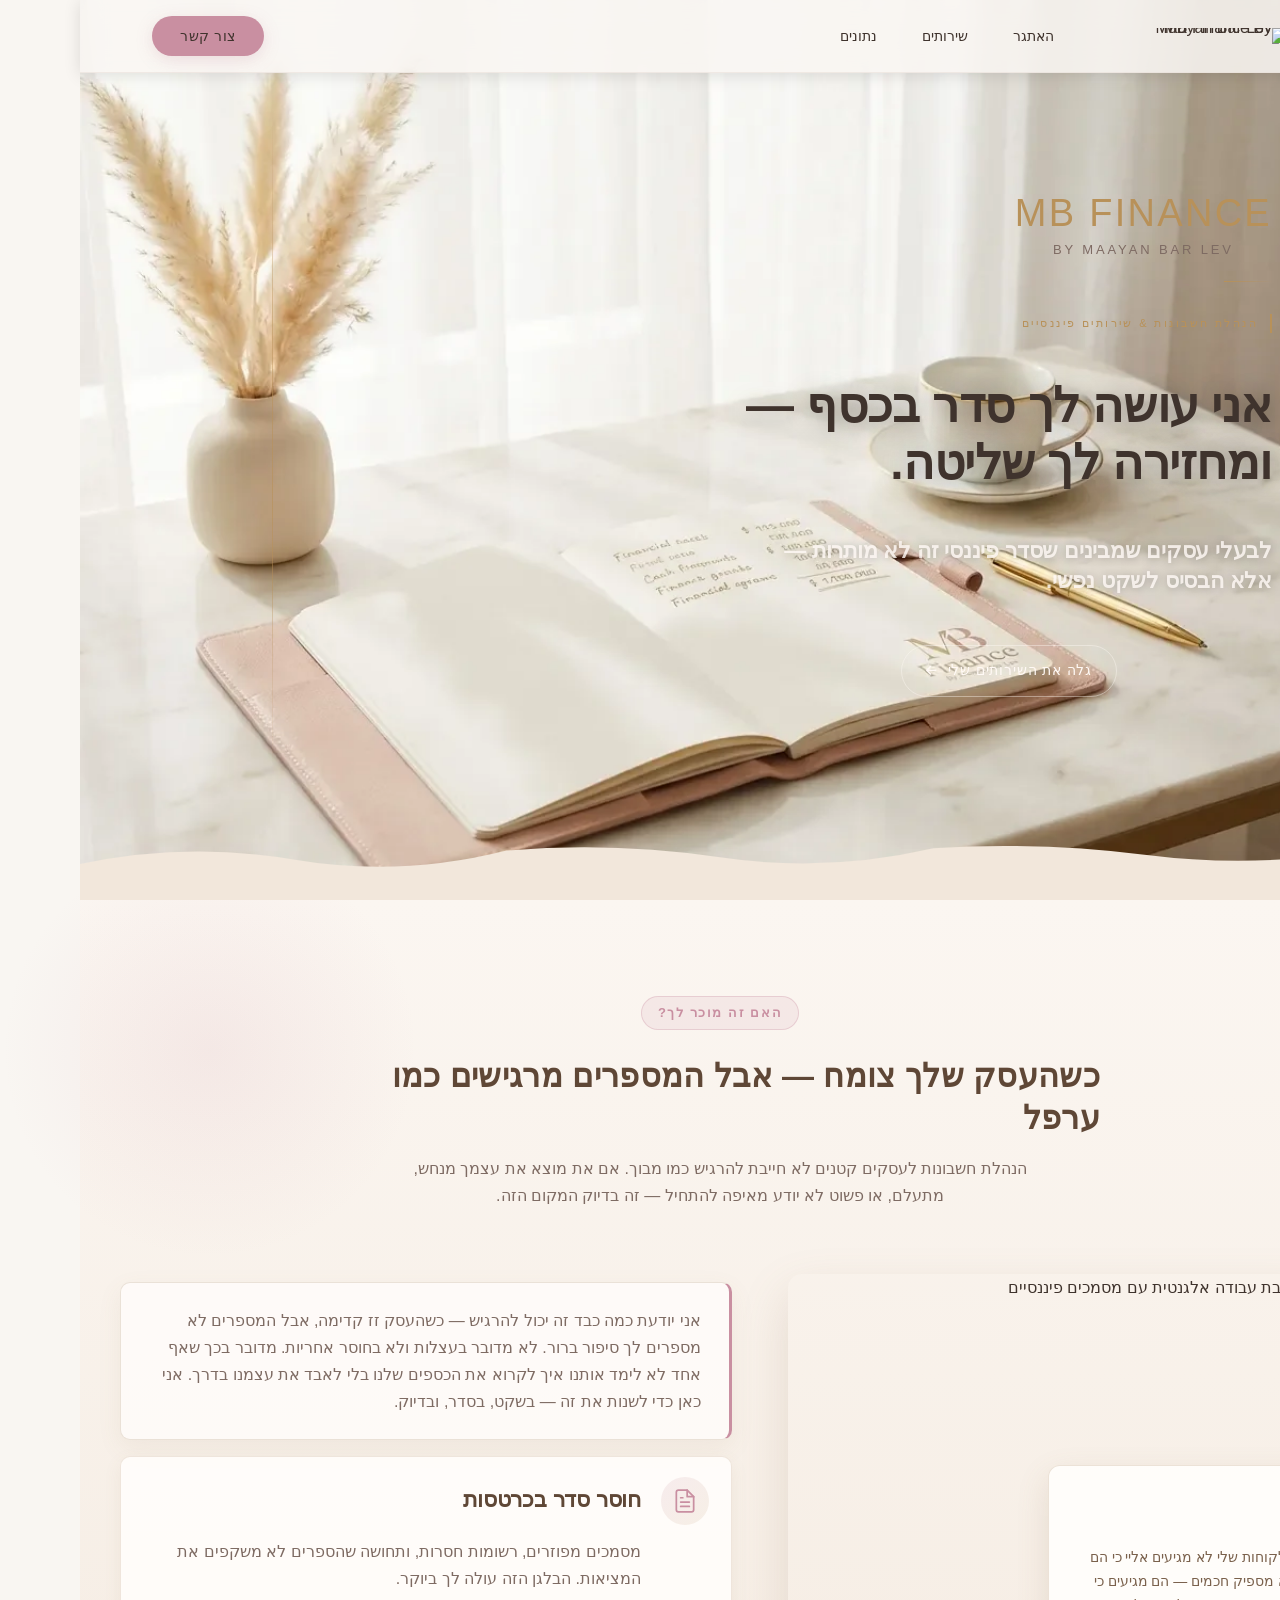
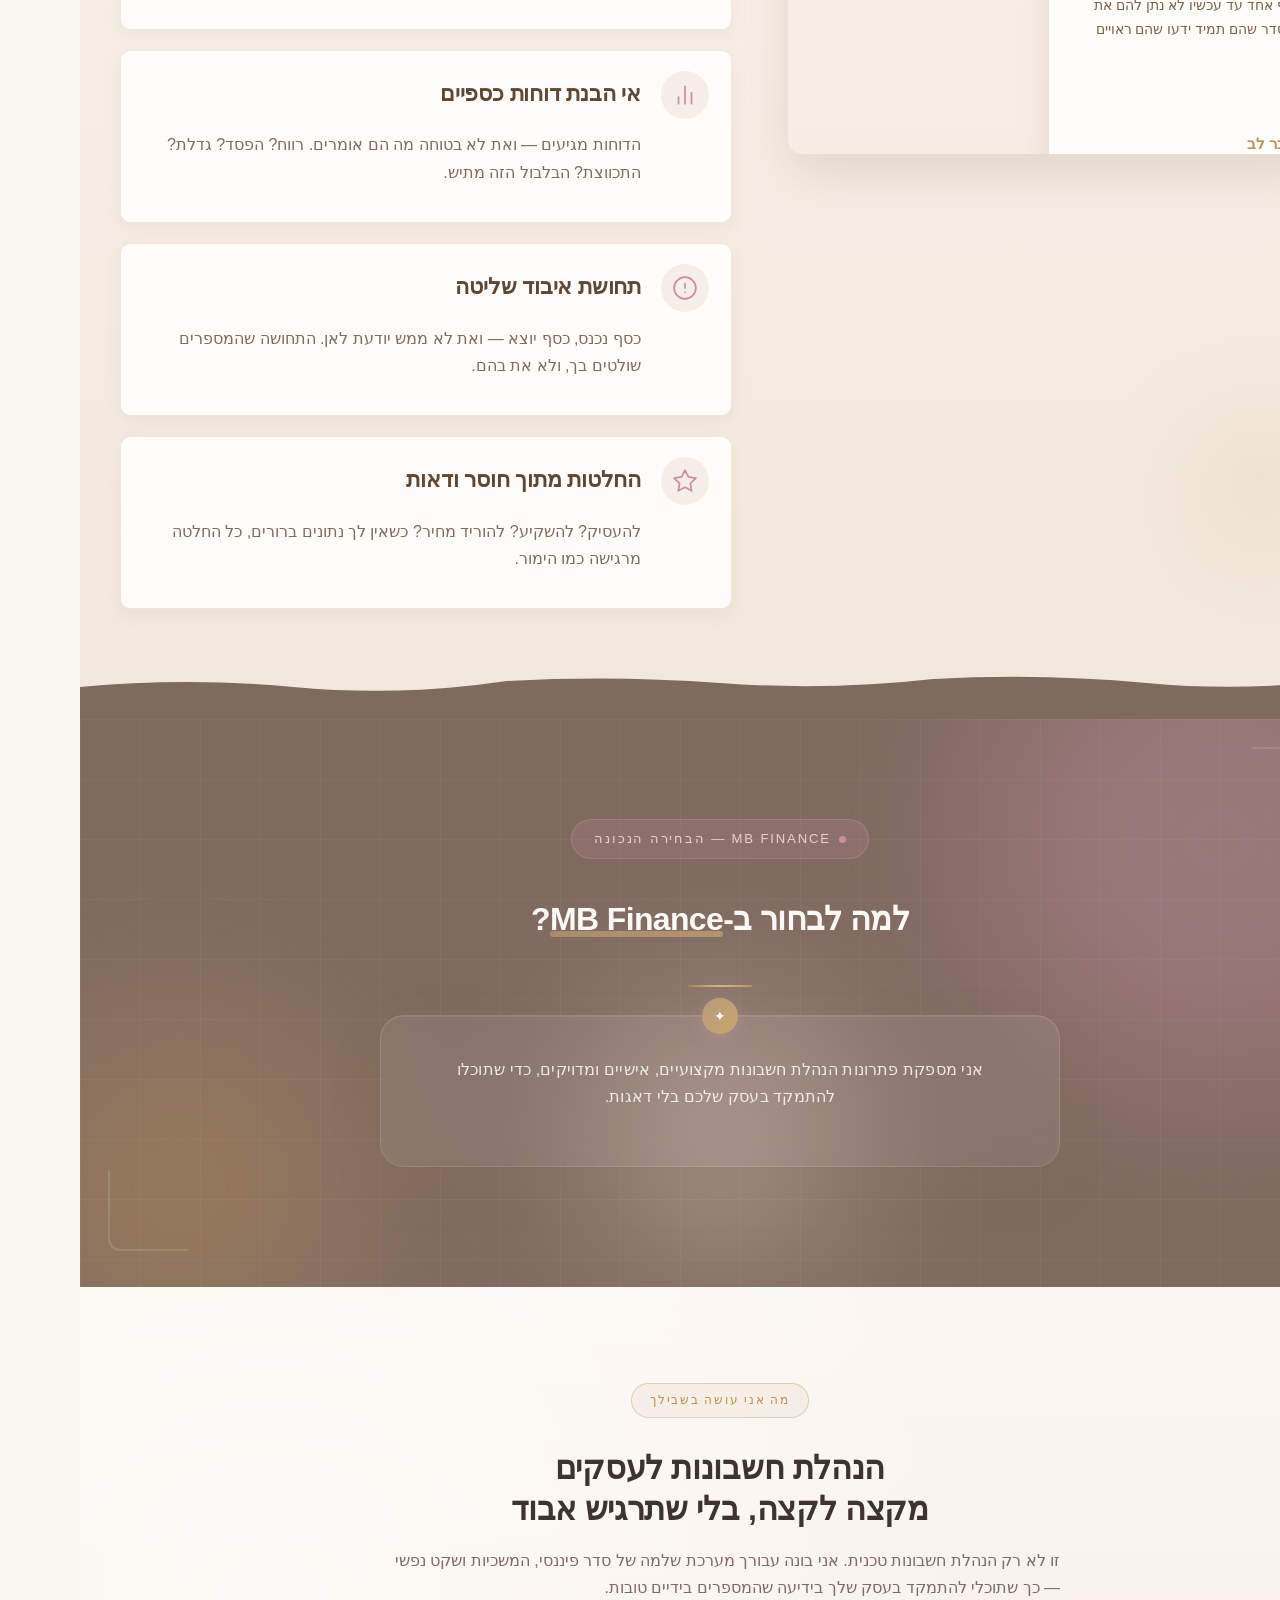
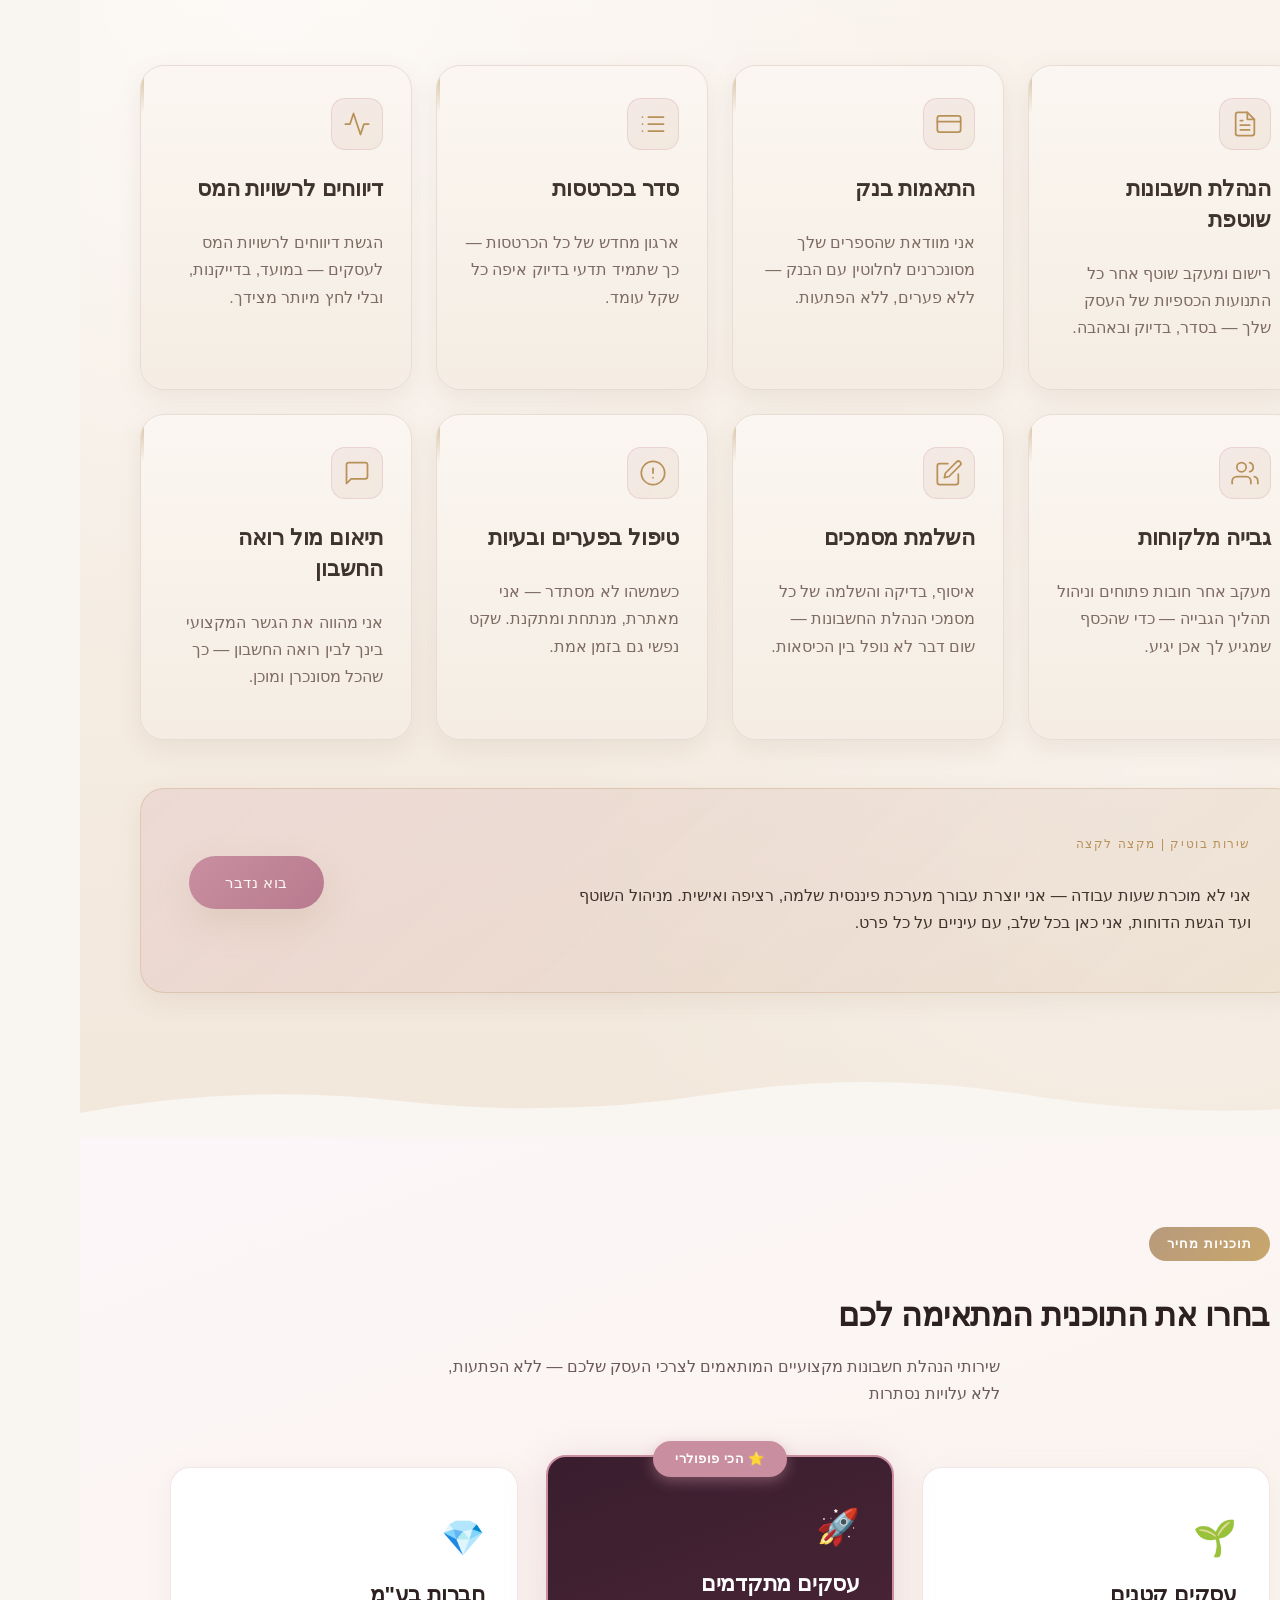
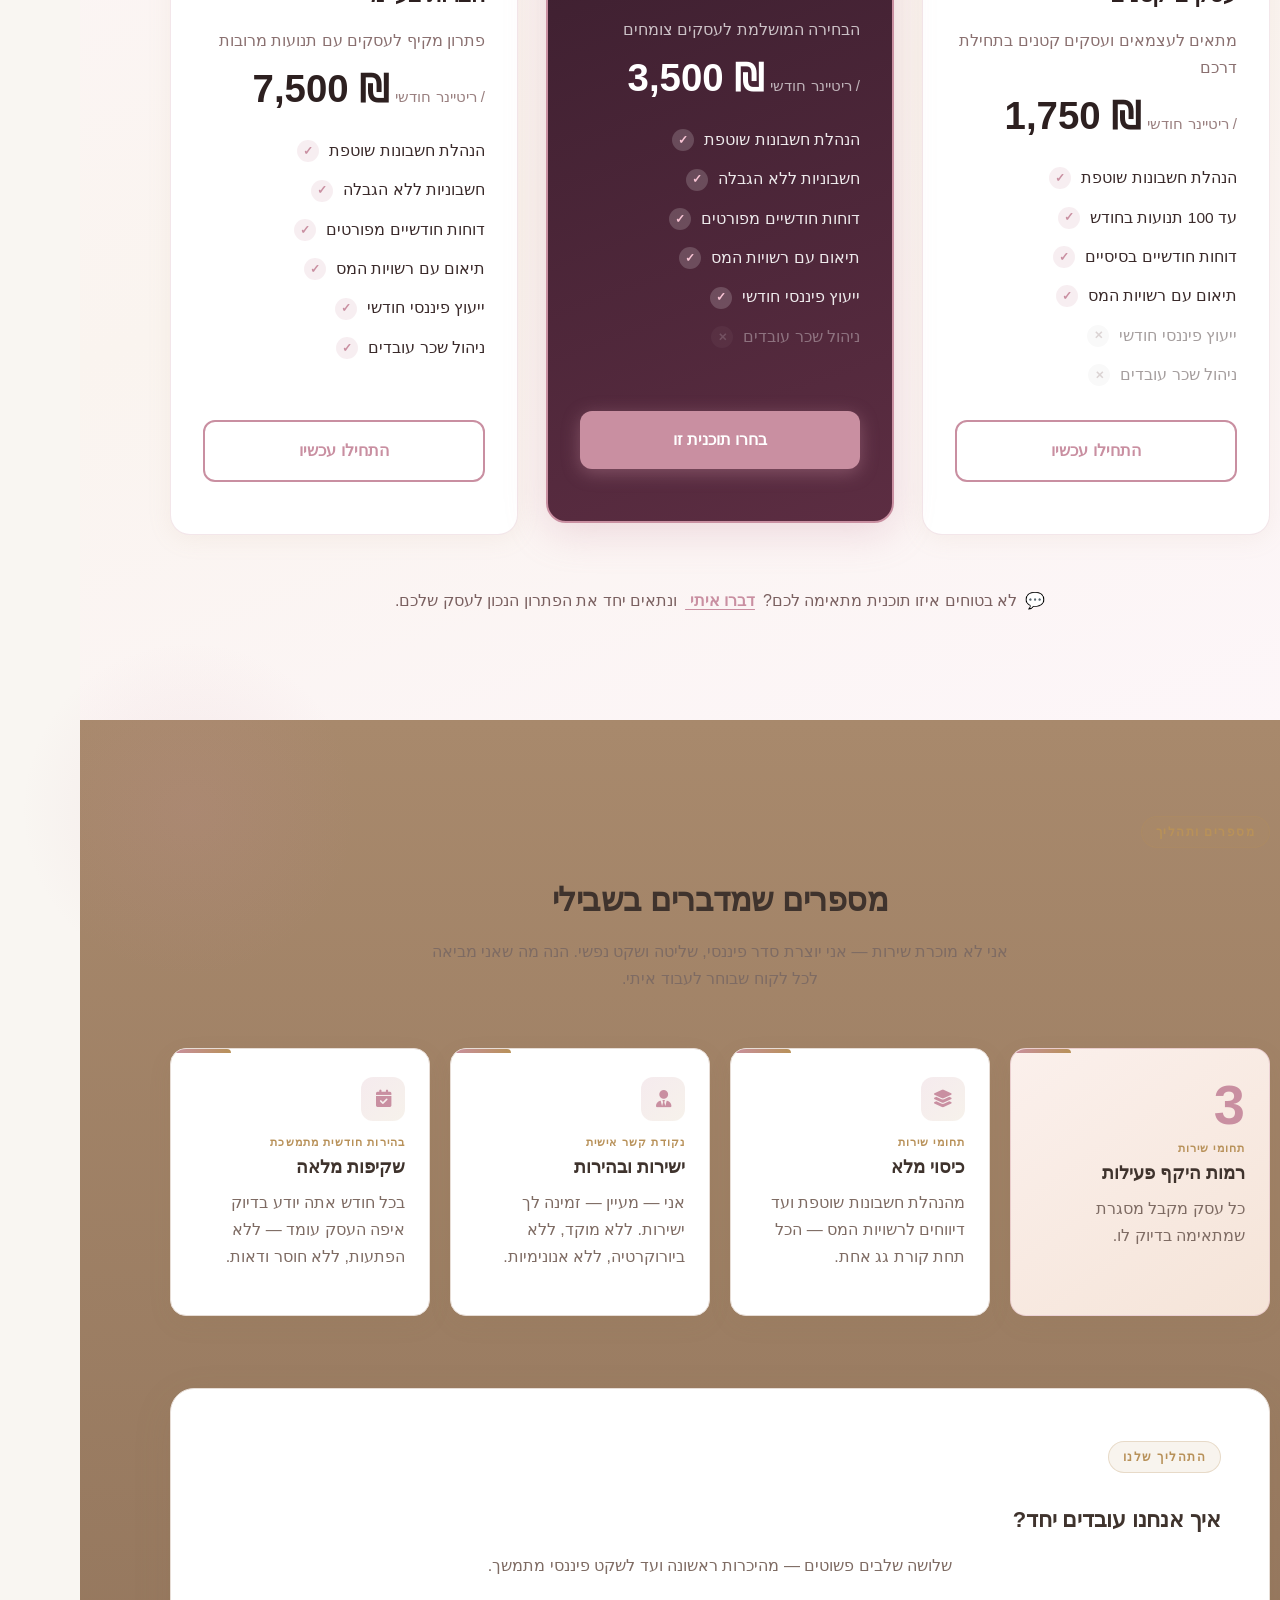
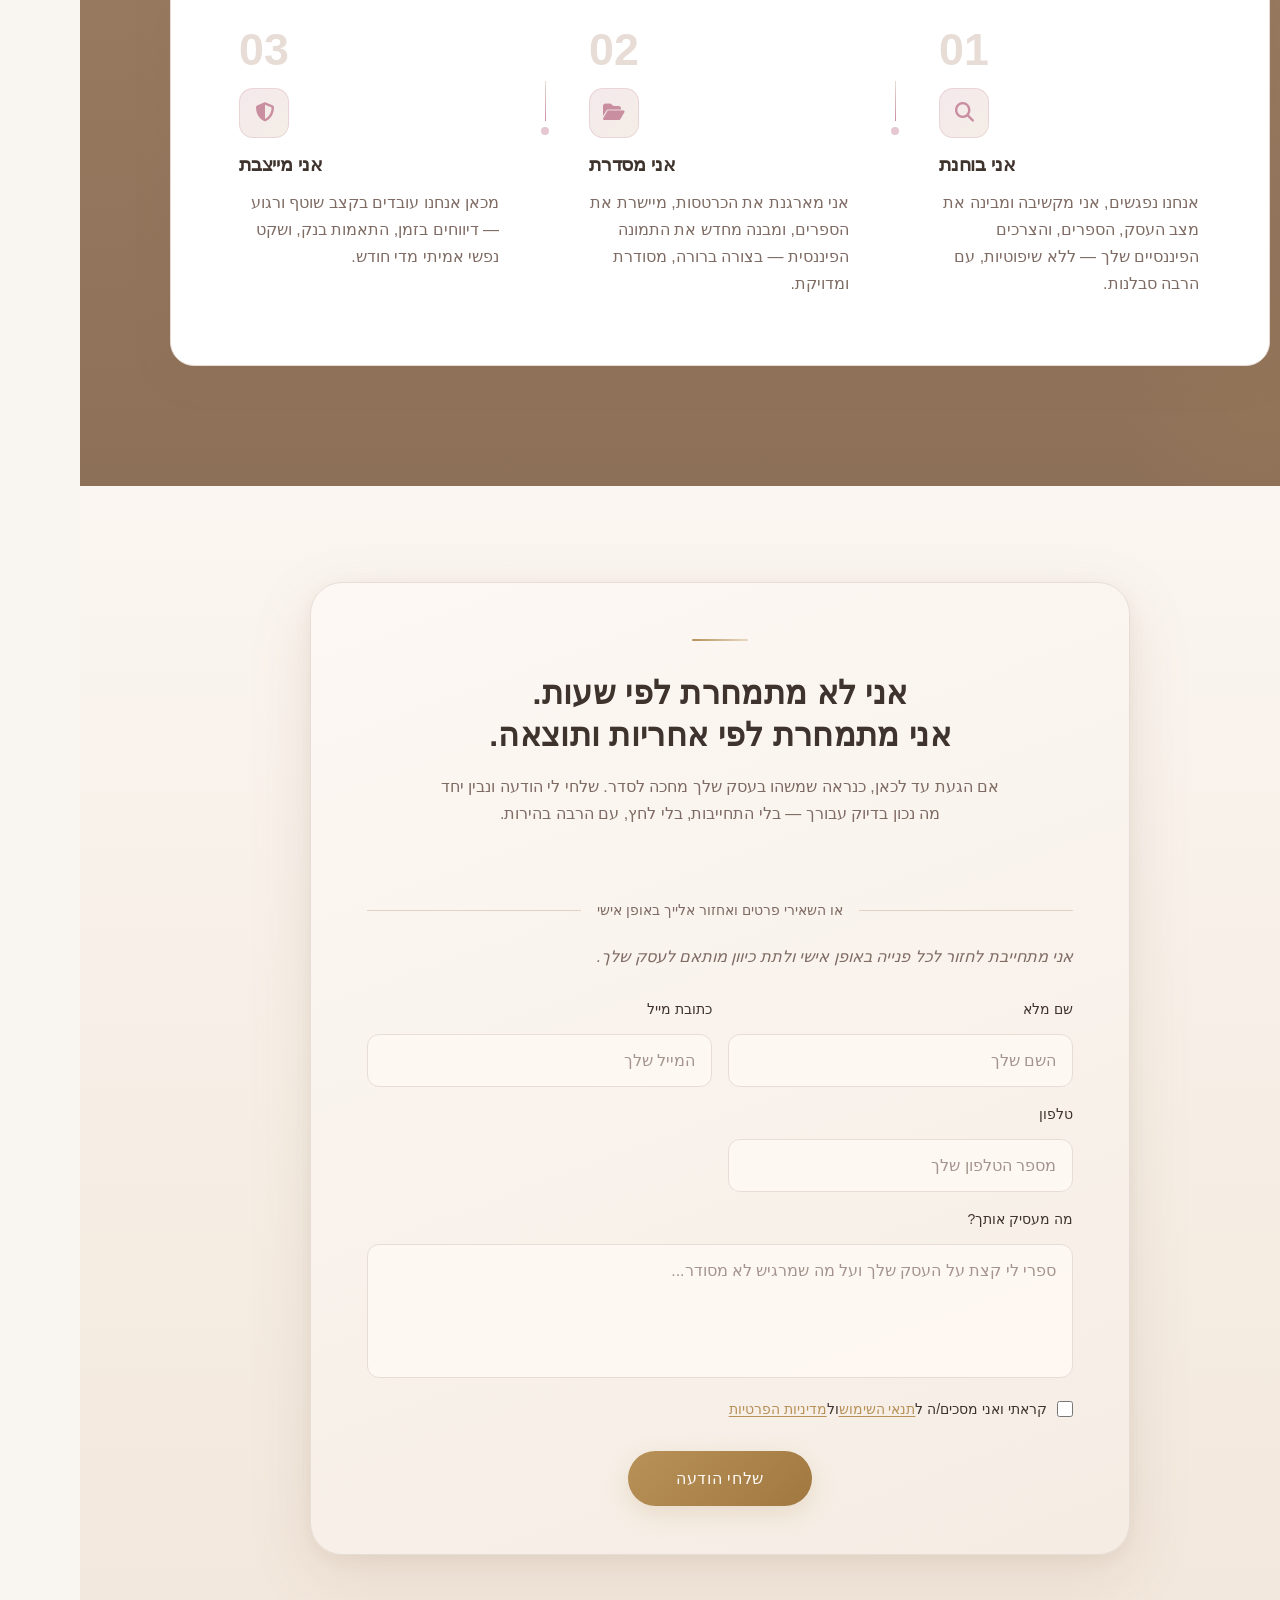
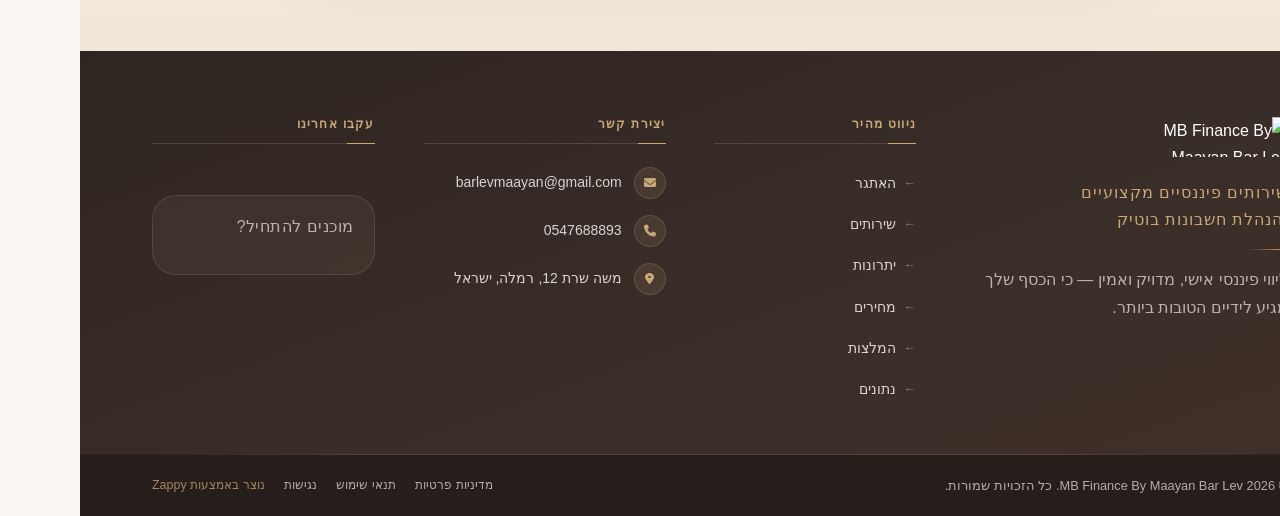
==== commit dbf973dc: "Background sync: Progressive GitHub Sync" ====
--- a/public/index.html
+++ b/public/index.html
@@ -1 +1 @@
-<!doctype html><html dir="rtl" lang="he"><head><meta charset="UTF-8"><meta content="width=device-width,initial-scale=1" name="viewport"><meta content="index, follow" name="robots"><title>הנהלת חשבונות לעסקים קטנים — MB Finance By Maayan Bar Lev</title><meta content="MB Finance by Maayan Bar Lev is a high-end boutique accounting service with a deeply personal, feminine, and luxurious brand identity. The brand positions itsel" name="description"><meta content="הנהלת חשבונות לעסקים קטנים, מנהלת חשבונות לעצמאים ובעלי עסקים, דיווחים לרשויות המס לעסקים, התאמות בנק וסדר בספרים לעסק" name="keywords"><link href="/assets/favicon.ico" rel="icon" type="image/x-icon"><link href="/assets/favicon-16x16.png" rel="icon" type="image/png" sizes="16x16"><link href="/assets/favicon-32x32.png" rel="icon" type="image/png" sizes="32x32"><link href="/assets/favicon-48x48.png" rel="icon" type="image/png" sizes="48x48"><link href="/assets/favicon-192x192.png" rel="icon" type="image/png" sizes="192x192"><link href="/assets/favicon-512x512.png" rel="icon" type="image/png" sizes="512x512"><link href="/assets/apple-touch-icon.png" rel="apple-touch-icon"><script>!function(){"use strict";var t="21990d9f-f5af-49b9-a0df-b9c04e49e2e7",e="https://api.zappy5.com/api/analytics/track",a=18e5,n=2592e6,o=!0,i=!0,r=!0;var s=function(){var e="zappy_visitor_"+t,a=null;try{if(a=localStorage.getItem(e)){var o=JSON.parse(a),i=Date.now();if(i-o.created<n)return o.lastSeen=i,localStorage.setItem(e,JSON.stringify(o)),o.id}}catch(t){console.warn("Zappy Analytics: LocalStorage not available")}var r="zv_"+Date.now()+"_"+Math.random().toString(36).substr(2,9);try{localStorage.setItem(e,JSON.stringify({id:r,created:Date.now(),lastSeen:Date.now()}))}catch(t){}return r}(),c=function(){var e="zappy_session_"+t,n=null;try{if(n=sessionStorage.getItem(e)){var o=JSON.parse(n),i=Date.now();if(i-o.timestamp<a)return o.timestamp=i,sessionStorage.setItem(e,JSON.stringify(o)),o.id}}catch(t){console.warn("Zappy Analytics: SessionStorage not available")}var r="zs_"+Date.now()+"_"+Math.random().toString(36).substr(2,9);try{sessionStorage.setItem(e,JSON.stringify({id:r,timestamp:Date.now()}))}catch(t){}return r}();function l(a,n){n=n||{};var o={website_id:t,event_type:a,page_path:window.location.pathname,referrer:document.referrer||"direct",visitor_id:s,session_id:c,metadata:n};if(navigator.sendBeacon){var i=new Blob([JSON.stringify(o)],{type:"application/json"});navigator.sendBeacon(e,i)}else fetch(e,{method:"POST",headers:{"Content-Type":"application/json"},body:JSON.stringify(o),keepalive:!0}).catch(function(t){console.warn("Zappy Analytics: Failed to track event",t)})}o&&l("pageview",{title:document.title,url:window.location.href}),i&&document.addEventListener("click",function(t){var e=t.target;if("BUTTON"===e.tagName||e.closest("button")){var a="BUTTON"===e.tagName?e:e.closest("button");l("click",{element:"button",text:a.textContent.trim().substring(0,100),id:a.id||null,class:a.className||null})}else if("A"===e.tagName||e.closest("a")){var n="A"===e.tagName?e:e.closest("a");l("navigation",{element:"link",text:n.textContent.trim().substring(0,100),href:n.href,external:n.hostname!==window.location.hostname})}},!0),r&&document.addEventListener("submit",function(t){var e=t.target;l("form_submit",{form_id:e.id||null,form_name:e.name||null,form_action:e.action||null,form_method:e.method||"GET"})},!0);var d=Date.now();window.addEventListener("beforeunload",function(){l("page_unload",{time_on_page:Math.floor((Date.now()-d)/1e3),page_path:window.location.pathname})}),window.zappyAnalytics={track:l,getVisitorId:function(){return s},getSessionId:function(){return c}}}()</script><meta content="הנהלת חשבונות לעסקים קטנים — MB Finance By Maayan Bar Lev" property="og:title"><meta content="MB Finance by Maayan Bar Lev is a high-end boutique accounting service with a deeply personal, feminine, and luxurious brand identity. The brand positions itsel" property="og:description"><meta content="website" property="og:type"><meta content="he_IL" property="og:locale"><meta content="summary_large_image" name="twitter:card"><meta content="הנהלת חשבונות לעסקים קטנים — MB Finance By Maayan Bar Lev" name="twitter:title"><meta content="MB Finance by Maayan Bar Lev is a high-end boutique accounting service with a deeply personal, feminine, and luxurious brand identity. The brand positions itsel" name="twitter:description"><link href="https://cdnjs.cloudflare.com/ajax/libs/font-awesome/6.4.0/css/all.min.css" rel="stylesheet"><link href="/assets/favicon.ico" rel="icon" type="image/x-icon"><link href="/assets/favicon-16x16.png" rel="icon" type="image/png" sizes="16x16"><link href="/assets/favicon-32x32.png" rel="icon" type="image/png" sizes="32x32"><link href="/assets/favicon-48x48.png" rel="icon" type="image/png" sizes="48x48"><link href="/assets/favicon-192x192.png" rel="icon" type="image/png" sizes="192x192"><link href="/assets/favicon-512x512.png" rel="icon" type="image/png" sizes="512x512"><link href="/assets/apple-touch-icon.png" rel="apple-touch-icon"><link href="https://cdn.jsdelivr.net/npm/vanilla-cookieconsent@3/dist/cookieconsent.css" rel="stylesheet"><script src="https://cdn.jsdelivr.net/npm/vanilla-cookieconsent@3/dist/cookieconsent.umd.js"></script><script src="https://cdn.jsdelivr.net/gh/mickidum/acc_toolbar/acctoolbar/acctoolbar.min.js"></script><style data-zappy-section-v2-css="true">.index-pricing-section{direction:rtl;background-color:#f8f1ea;background-image:radial-gradient(circle at 15% 20%,rgba(255,255,255,.62) 0,rgba(255,255,255,0) 42%),radial-gradient(circle at 82% 30%,rgba(255,255,255,.45) 0,rgba(255,255,255,0) 36%),linear-gradient(180deg,rgba(255,255,255,.28) 0,rgba(233,222,210,.18) 100%);color:var(--text-dark);padding:90px 24px 80px;position:relative;overflow:visible;font-family:Heebo,Assistant,sans-serif}.index-pricing-section .index-pricing-inner{max-width:1100px;margin:0 auto;display:flex;flex-direction:column;align-items:center;gap:0}.index-pricing-section .index-pricing-label{font-family:Heebo,Assistant,sans-serif;font-size:12px;font-weight:500;letter-spacing:.14em;text-transform:uppercase;color:var(--accent);margin-bottom:18px;text-align:center}.index-pricing-section .index-pricing-heading{font-family:'Cormorant Garamond','David Libre','Noto Serif Hebrew',serif;font-size:34px;font-weight:400;line-height:1.25;color:var(--text-dark);text-align:center;margin:0 0 14px;letter-spacing:.01em}.index-pricing-section .index-pricing-subheading{font-family:Heebo,Assistant,sans-serif;font-size:18px;font-weight:500;line-height:1.4;color:var(--text-muted);text-align:center;margin:0 0 24px}.index-pricing-section .index-pricing-intro{font-size:16px;line-height:1.75;color:var(--text-muted);text-align:center;max-width:620px;margin:0 auto 52px}.index-pricing-section .index-pricing-layout{display:grid;grid-template-columns:1fr 1.55fr;gap:36px;align-items:center;width:100%;margin-bottom:52px}.index-pricing-section .index-pricing-visual{position:relative;display:flex;flex-direction:column;align-items:center;justify-content:center;min-height:280px;padding:40px 24px;background:linear-gradient(135deg,#e6c8bf 0,#d7a79a 100%);border-radius:16px;overflow:hidden;box-shadow:0 12px 32px rgba(142,112,82,.14)}.index-pricing-section .index-pricing-visual-ring{position:absolute;width:220px;height:220px;border-radius:50%;border:1.5px solid rgba(255,255,255,.35);top:50%;left:50%;transform:translate(-50%,-50%);pointer-events:none}.index-pricing-section .index-pricing-visual-petal{position:absolute;width:140px;height:140px;border-radius:50%;border:1px solid rgba(255,255,255,.22);top:50%;left:50%;transform:translate(-50%,-50%);pointer-events:none}.index-pricing-section .index-pricing-visual-icon-wrap{position:relative;z-index:2;width:72px;height:72px;border-radius:50%;background:rgba(255,255,255,.28);display:flex;align-items:center;justify-content:center;color:#fff;margin-bottom:18px;box-shadow:0 4px 16px rgba(183,154,125,.22);backdrop-filter:blur(4px)}.index-pricing-section .index-pricing-visual-label{position:relative;z-index:2;font-family:'Cormorant Garamond','David Libre',serif;font-size:17px;font-weight:500;color:#fff;text-align:center;letter-spacing:.03em;text-shadow:0 1px 8px rgba(100,60,40,.18)}.index-pricing-section .index-pricing-card{background:rgba(255,253,251,.92);border-radius:14px;box-shadow:0 10px 30px rgba(142,112,82,.14);padding:40px 36px 36px;border:1px solid rgba(232,220,207,.7);display:flex;flex-direction:column;gap:0;position:relative}.index-pricing-section .index-pricing-card-badge{display:inline-block;background:linear-gradient(135deg,var(--accent) 0,#c98fa1 100%);color:#fff;font-size:12px;font-weight:600;letter-spacing:.12em;text-transform:uppercase;padding:5px 16px;border-radius:999px;margin-bottom:22px;align-self:flex-start}.index-pricing-section .index-pricing-card-range{font-family:'Cormorant Garamond','David Libre',serif;font-size:54px;font-weight:400;line-height:1;color:var(--text-dark);margin-bottom:6px;letter-spacing:-.01em}.index-pricing-section .index-pricing-card-unit{font-size:14px;color:var(--text-muted);font-weight:400;margin-bottom:22px}.index-pricing-section .index-pricing-card-divider{height:1px;background:linear-gradient(to left,transparent,var(--border-light),transparent);margin-bottom:22px}.index-pricing-section .index-pricing-card-desc{font-size:16px;line-height:1.75;color:var(--text-muted);margin-bottom:20px;text-align:right}.index-pricing-section .index-pricing-card-tag{display:inline-block;font-size:13px;font-weight:500;color:var(--accent);background:rgba(184,145,89,.09);border:1px solid rgba(184,145,89,.22);border-radius:6px;padding:6px 14px;margin-bottom:28px;align-self:flex-start}.index-pricing-section .index-pricing-features{display:flex;flex-direction:row;gap:18px;flex-wrap:wrap}.index-pricing-section .index-pricing-feature-item{display:flex;flex-direction:row;align-items:center;gap:8px;background:rgba(249,246,242,.85);border:1px solid var(--border-light);border-radius:8px;padding:9px 14px;font-size:14px;color:var(--text-dark);font-weight:500}.index-pricing-section .index-pricing-feature-icon{color:var(--primary);display:flex;align-items:center;justify-content:center;flex-shrink:0}.index-pricing-section .index-pricing-philosophy{background:rgba(255,253,251,.78);border:1px solid rgba(199,177,154,.45);border-radius:12px;padding:36px 44px;width:100%;max-width:820px;margin:0 auto 48px;text-align:center;position:relative}.index-pricing-section .index-pricing-philosophy-ornament{font-size:20px;color:var(--accent);margin-bottom:14px;display:block;opacity:.7}.index-pricing-section .index-pricing-philosophy p{font-size:16px;line-height:1.85;color:var(--text-muted);text-align:center;margin:0}.index-pricing-section .index-pricing-cta-block{display:flex;flex-direction:column;align-items:center;gap:22px;text-align:center}.index-pricing-section .index-pricing-cta-lead{font-size:16px;line-height:1.7;color:var(--text-dark);text-align:center;max-width:540px;margin:0}.index-pricing-section .index-pricing-cta-btn{display:inline-flex;flex-direction:row;align-items:center;gap:10px;background:#25d366;color:#fff;font-family:Heebo,Assistant,sans-serif;font-size:15px;font-weight:600;padding:14px 32px;border-radius:999px;text-decoration:none;box-shadow:0 8px 24px rgba(37,211,102,.22);transition:background .22s ease,box-shadow .22s ease,transform .18s ease;letter-spacing:.01em}.index-pricing-section .index-pricing-cta-btn:hover{background:#1ebe5d;box-shadow:0 12px 32px rgba(37,211,102,.3);transform:translateY(-2px)}.index-pricing-section .index-pricing-cta-icon{display:flex;align-items:center;justify-content:center;flex-shrink:0}@media (max-width:900px){.index-pricing-section .index-pricing-layout{grid-template-columns:1fr;gap:28px}.index-pricing-section .index-pricing-visual{min-height:200px;padding:32px 20px}}@media (max-width:768px){.index-pricing-section{padding:70px 16px 60px}.index-pricing-section .index-pricing-heading{font-size:26px}.index-pricing-section .index-pricing-subheading{font-size:16px}.index-pricing-section .index-pricing-intro{margin-bottom:36px}.index-pricing-section .index-pricing-layout{grid-template-columns:1fr!important;gap:22px;margin-bottom:36px}.index-pricing-section .index-pricing-card{padding:28px 22px 26px}.index-pricing-section .index-pricing-card-range{font-size:42px}.index-pricing-section .index-pricing-features{gap:10px}.index-pricing-section .index-pricing-feature-item{font-size:13px;padding:8px 11px}.index-pricing-section .index-pricing-philosophy{padding:26px 20px;margin-bottom:34px}.index-pricing-section .index-pricing-cta-btn{font-size:14px;padding:13px 24px}}</style><style data-zappy-section-v2-css="true">.index-stats-section{position:relative;background-color:#f8f1ea;background-image:radial-gradient(circle at 20% 20%,rgba(255,255,255,.6) 0,rgba(255,255,255,0) 42%),radial-gradient(circle at 80% 30%,rgba(255,255,255,.45) 0,rgba(255,255,255,0) 36%),linear-gradient(180deg,rgba(255,255,255,.28) 0,rgba(233,222,210,.18) 100%);color:var(--text-dark);padding:90px 24px 80px;direction:rtl;overflow:hidden;font-family:Heebo,Assistant,sans-serif}.index-stats-section .stats-deco{position:absolute;border-radius:50%;pointer-events:none;z-index:0}.index-stats-section .stats-deco--top{width:340px;height:340px;background:radial-gradient(circle,rgba(201,143,161,.13) 0,transparent 70%);top:-80px;inset-inline-end:-60px}.index-stats-section .stats-deco--bottom{width:280px;height:280px;background:radial-gradient(circle,rgba(184,145,89,.1) 0,transparent 70%);bottom:-60px;inset-inline-start:-40px}.index-stats-section .process-wrapper,.index-stats-section .stats-header,.index-stats-section .stats-metrics-wrapper{max-width:1100px;margin-inline:auto;position:relative;z-index:1}.index-stats-section .stats-label{display:inline-block;font-size:.75rem;font-weight:600;letter-spacing:.12em;text-transform:uppercase;color:var(--accent);background:rgba(184,145,89,.1);border:1px solid rgba(184,145,89,.25);padding:5px 14px;border-radius:999px;margin-bottom:16px}.index-stats-section .stats-header{text-align:center;margin-bottom:56px}.index-stats-section .stats-title{font-family:Fraunces,'Cormorant Garamond','David Libre','Noto Serif Hebrew',serif;font-size:2rem;font-weight:600;color:var(--text-dark);line-height:1.3;margin:0 0 16px}.index-stats-section .stats-subtitle{font-size:1rem;color:var(--text-muted);line-height:1.7;max-width:600px;margin-inline:auto;text-align:center}.index-stats-section .stats-metrics-wrapper{display:grid;grid-template-columns:repeat(4,1fr);gap:20px;margin-bottom:72px}.index-stats-section .stat-card{background:#fff;border:1px solid var(--border-light);border-radius:16px;padding:28px 24px;text-align:right;box-shadow:0 8px 24px rgba(142,112,82,.08);transition:transform .25s ease,box-shadow .25s ease;position:relative;overflow:hidden}.index-stats-section .stat-card::before{content:'';position:absolute;top:0;inset-inline-end:0;width:60px;height:4px;background:linear-gradient(90deg,var(--primary),var(--accent));border-radius:0 16px 0 4px}.index-stats-section .stat-card:hover{transform:translateY(-4px);box-shadow:0 16px 36px rgba(142,112,82,.14)}.index-stats-section .stat-card--accent{background:linear-gradient(145deg,#fbf0ec 0,#f5e4d8 100%);border-color:rgba(201,143,161,.3)}.index-stats-section .stat-number{font-family:Fraunces,'Cormorant Garamond',serif;font-size:3.5rem;font-weight:700;color:var(--primary);line-height:1;margin-bottom:6px}.index-stats-section .stat-icon-wrap{width:44px;height:44px;background:linear-gradient(135deg,rgba(201,143,161,.18),rgba(184,145,89,.12));border-radius:12px;display:flex;align-items:center;justify-content:center;margin-bottom:12px;color:var(--primary);font-size:1.1rem}.index-stats-section .stat-tag{font-size:.7rem;font-weight:700;letter-spacing:.1em;text-transform:uppercase;color:var(--accent);margin-bottom:4px}.index-stats-section .stat-category{font-family:Fraunces,'Cormorant Garamond',serif;font-size:1.1rem;font-weight:600;color:var(--text-dark);margin-bottom:10px;line-height:1.3}.index-stats-section .stat-desc{font-size:.875rem;color:var(--text-muted);line-height:1.6;margin:0}.index-stats-section .process-wrapper{background:#fff;border-radius:24px;padding:52px 48px;box-shadow:0 12px 40px rgba(142,112,82,.1);border:1px solid var(--border-light)}.index-stats-section .process-header{text-align:center;margin-bottom:48px}.index-stats-section .process-title{font-family:Fraunces,'Cormorant Garamond','David Libre','Noto Serif Hebrew',serif;font-size:1.6rem;font-weight:600;color:var(--text-dark);line-height:1.35;margin:0 0 12px}.index-stats-section .process-intro{font-size:1rem;color:var(--text-muted);line-height:1.7;max-width:500px;margin-inline:auto;text-align:center}.index-stats-section .process-steps{display:flex;flex-direction:row;align-items:flex-start;gap:0}.index-stats-section .process-step{flex:1;display:flex;flex-direction:column;align-items:flex-end;text-align:right;padding:0 20px;position:relative}.index-stats-section .step-number-wrap{margin-bottom:16px}.index-stats-section .step-number{font-family:Fraunces,'Cormorant Garamond',serif;font-size:2.8rem;font-weight:700;color:var(--border-light);line-height:1;display:block}.index-stats-section .step-icon{width:50px;height:50px;background:linear-gradient(135deg,rgba(201,143,161,.2),rgba(184,145,89,.15));border-radius:14px;display:flex;align-items:center;justify-content:center;color:var(--primary);font-size:1.2rem;margin-bottom:14px;border:1px solid rgba(201,143,161,.25)}.index-stats-section .step-content{display:flex;flex-direction:column;align-items:flex-end}.index-stats-section .step-title{font-family:Fraunces,'Cormorant Garamond',serif;font-size:1.2rem;font-weight:600;color:var(--text-dark);margin:0 0 10px;line-height:1.4}.index-stats-section .step-desc{font-size:.9rem;color:var(--text-muted);line-height:1.65;margin:0;max-width:260px;text-align:right}.index-stats-section .step-connector{display:flex;flex-direction:column;align-items:center;justify-content:flex-start;padding-top:54px;flex-shrink:0;width:48px}.index-stats-section .connector-line{width:1px;height:40px;background:linear-gradient(180deg,var(--border-light),var(--primary));margin-bottom:6px}.index-stats-section .connector-dot{width:8px;height:8px;border-radius:50%;background:var(--primary);opacity:.5}@media (max-width:1024px){.index-stats-section .stats-metrics-wrapper{grid-template-columns:repeat(2,1fr)}.index-stats-section .process-steps{flex-direction:column;align-items:stretch}.index-stats-section .process-step{align-items:flex-end;padding:0;border-bottom:1px solid var(--border-light);padding-bottom:28px;margin-bottom:28px}.index-stats-section .process-step:last-child{border-bottom:none;margin-bottom:0;padding-bottom:0}.index-stats-section .step-connector{display:none}.index-stats-section .step-desc{max-width:100%}}@media (max-width:768px){.index-stats-section{padding:60px 16px 60px}.index-stats-section .stats-metrics-wrapper{grid-template-columns:1fr!important;gap:14px;margin-bottom:40px}.index-stats-section .stat-card{padding:22px 18px}.index-stats-section .stats-title{font-size:1.6rem}.index-stats-section .stats-header{margin-bottom:36px}.index-stats-section .process-wrapper{padding:32px 20px;border-radius:16px}.index-stats-section .process-header{margin-bottom:32px}.index-stats-section .process-title{font-size:1.35rem}.index-stats-section .step-number{font-size:2rem}.index-stats-section .stats-deco--bottom,.index-stats-section .stats-deco--top{display:none}}</style><style data-zappy-section-v2-css="true">.index-problem-section{position:relative;overflow:visible;background-color:#f2e7db;background-image:radial-gradient(circle at 10% 15%,rgba(201,143,161,.13) 0,transparent 45%),radial-gradient(circle at 85% 75%,rgba(184,145,89,.1) 0,transparent 40%),linear-gradient(180deg,#fbf6f1 0,#f2e7db 100%);color:var(--text-dark);padding:90px 24px 110px;direction:rtl}.index-problem-section .prob-blob{position:absolute;border-radius:50%;pointer-events:none;z-index:0}.index-problem-section .prob-blob-1{width:420px;height:420px;top:-60px;inset-inline-end:-80px;background:radial-gradient(circle,rgba(201,143,161,.12) 0,transparent 70%)}.index-problem-section .prob-blob-2{width:320px;height:320px;bottom:80px;inset-inline-start:-60px;background:radial-gradient(circle,rgba(184,145,89,.09) 0,transparent 70%)}.index-problem-section .prob-container{position:relative;z-index:1;max-width:1200px;margin:0 auto}.index-problem-section .prob-eyebrow{display:inline-block;font-family:Heebo,Assistant,sans-serif;font-size:13px;font-weight:600;letter-spacing:.12em;text-transform:uppercase;color:var(--primary);background:rgba(201,143,161,.12);border:1px solid rgba(201,143,161,.3);border-radius:999px;padding:5px 16px;margin-bottom:18px}.index-problem-section .prob-intro{text-align:center;max-width:760px;margin:0 auto 64px}.index-problem-section .prob-main-heading{font-family:'Cormorant Garamond','David Libre','Noto Serif Hebrew',serif;font-size:34px;font-weight:400;line-height:1.25;color:#5f4736;margin:0 0 20px;letter-spacing:.01em}.index-problem-section .prob-lead{font-family:Heebo,Assistant,sans-serif;font-size:16px;line-height:1.8;color:var(--text-muted);max-width:620px;margin:0 auto;text-align:center}.index-problem-section .prob-body{display:grid;grid-template-columns:1fr 1.15fr;gap:56px;align-items:start;direction:rtl}.index-problem-section .prob-visual-col{position:relative}.index-problem-section .prob-image-card{position:relative;border-radius:14px;overflow:hidden;box-shadow:0 20px 48px rgba(142,112,82,.18)}.index-problem-section .prob-image-card img{display:block;width:100%;height:480px;object-fit:cover;border-radius:14px}.index-problem-section .prob-quote-card{position:absolute;bottom:-28px;inset-inline-start:-28px;background:rgba(255,253,251,.96);border:1px solid rgba(232,220,207,.8);border-radius:12px;padding:24px 28px;max-width:300px;box-shadow:0 12px 32px rgba(142,112,82,.16);z-index:3}.index-problem-section .prob-quote-mark{display:block;font-family:'Cormorant Garamond',serif;font-size:36px;line-height:1;color:var(--primary);margin-bottom:4px}.index-problem-section .prob-quote-close{margin-top:4px;margin-bottom:8px}.index-problem-section .prob-quote-text{font-family:Heebo,Assistant,sans-serif;font-size:14px;line-height:1.7;color:#7a614c;margin:0;font-style:normal;text-align:right}.index-problem-section .prob-quote-author{display:block;font-family:'Cormorant Garamond','David Libre',serif;font-size:15px;font-weight:600;color:var(--accent);font-style:normal;text-align:right;margin-top:10px}.index-problem-section .prob-content-col{padding-top:8px}.index-problem-section .prob-empathy-text{font-family:Heebo,Assistant,sans-serif;font-size:16px;line-height:1.85;color:var(--text-muted);text-align:right;margin:0 0 40px;padding:24px 28px;background:rgba(255,253,251,.78);border:1px solid rgba(199,177,154,.35);border-radius:10px;border-inline-start:3px solid var(--primary);box-shadow:0 8px 24px rgba(142,112,82,.08)}.index-problem-section .prob-pain-list{list-style:none;margin:0;padding:0;display:flex;flex-direction:column;gap:20px}.index-problem-section .prob-pain-item{display:grid;grid-template-columns:52px 1fr;gap:0 16px;align-items:start;background:rgba(255,253,251,.92);border:1px solid rgba(232,220,207,.7);border-radius:10px;padding:20px 22px;box-shadow:0 6px 18px rgba(142,112,82,.08);transition:box-shadow .25s ease,transform .25s ease}.index-problem-section .prob-pain-item:hover{box-shadow:0 12px 32px rgba(142,112,82,.14);transform:translateY(-2px)}.index-problem-section .prob-pain-icon-wrap{display:flex;align-items:center;justify-content:center;width:48px;height:48px;border-radius:50%;background:linear-gradient(135deg,rgba(201,143,161,.15) 0,rgba(184,145,89,.12) 100%);color:var(--primary);flex-shrink:0}.index-problem-section .prob-pain-body{display:flex;flex-direction:column;gap:6px}.index-problem-section .prob-pain-title{font-family:'Cormorant Garamond','David Libre','Noto Serif Hebrew',serif;font-size:20px;font-weight:600;line-height:1.3;color:#5f4736;margin:0;text-align:right}.index-problem-section .prob-pain-desc{font-family:Heebo,Assistant,sans-serif;font-size:14px;line-height:1.7;color:var(--text-muted);margin:0;text-align:right}.index-problem-section .prob-divider-wrapper{position:absolute;bottom:0;left:0;width:100%;height:70px;pointer-events:none;z-index:5}.index-problem-section .prob-divider-wrapper svg{display:block;width:100%;height:100%}@media (max-width:1024px){.index-problem-section .prob-body{grid-template-columns:1fr 1fr;gap:36px}.index-problem-section .prob-quote-card{inset-inline-start:-14px;max-width:260px}}@media (max-width:768px){.index-problem-section{padding:80px 16px 90px}.index-problem-section .prob-blob-1,.index-problem-section .prob-blob-2{display:none}.index-problem-section .prob-intro{margin-bottom:40px}.index-problem-section .prob-main-heading{font-size:26px}.index-problem-section .prob-body{grid-template-columns:1fr;gap:36px}.index-problem-section .prob-content-col{padding-top:0}.index-problem-section .prob-image-card img{height:300px}.index-problem-section .prob-quote-card{position:static;margin-top:16px;max-width:100%;border-radius:10px}.index-problem-section .prob-pain-item{grid-template-columns:44px 1fr;gap:0 12px;padding:16px}.index-problem-section .prob-pain-icon-wrap{width:40px;height:40px}.index-problem-section .prob-pain-title{font-size:18px}.index-problem-section .prob-empathy-text{padding:18px 20px}}</style><style data-zappy-section-v2-css="true">.index-benefits-section{position:relative;background-color:#f8f1ea;background-image:radial-gradient(circle at 20% 20%,rgba(255,255,255,.6) 0,rgba(255,255,255,0) 42%),radial-gradient(circle at 80% 30%,rgba(255,255,255,.45) 0,rgba(255,255,255,0) 36%),linear-gradient(180deg,rgba(255,255,255,.28) 0,rgba(233,222,210,.18) 100%);color:var(--text-dark);padding:100px 24px 80px;overflow:hidden;direction:rtl;font-family:Heebo,Assistant,sans-serif}.index-benefits-section .ibs-bg-pattern{position:absolute;inset:0;background-image:radial-gradient(circle at 10% 80%,rgba(201,143,161,.08) 0,transparent 45%),radial-gradient(circle at 90% 10%,rgba(184,145,89,.07) 0,transparent 40%);pointer-events:none;z-index:0}.index-benefits-section .ibs-container{max-width:1200px;margin:0 auto;position:relative;z-index:1}.index-benefits-section .ibs-header{text-align:center;margin-bottom:60px;max-width:680px;margin-inline:auto;margin-bottom:60px}.index-benefits-section .ibs-eyebrow{display:inline-block;font-family:Heebo,Assistant,sans-serif;font-size:13px;font-weight:600;letter-spacing:.12em;text-transform:uppercase;color:var(--accent);margin-bottom:16px;position:relative;padding:0 20px}.index-benefits-section .ibs-eyebrow::after,.index-benefits-section .ibs-eyebrow::before{content:'';position:absolute;top:50%;width:30px;height:1px;background:var(--accent);opacity:.5}.index-benefits-section .ibs-eyebrow::before{inset-inline-end:100%;margin-inline-end:-20px}.index-benefits-section .ibs-eyebrow::after{inset-inline-start:100%;margin-inline-start:-20px}.index-benefits-section .ibs-title{font-family:'Cormorant Garamond','David Libre','Noto Serif Hebrew',Georgia,serif;font-size:34px;font-weight:400;line-height:1.25;color:#5f4736;margin:0 0 20px;letter-spacing:-.01em;text-align:center;max-width:none!important}.index-benefits-section .ibs-title-break{display:block;color:var(--primary);font-style:italic}.index-benefits-section .ibs-intro{font-size:16px;line-height:1.8;color:#7a614c;text-align:center;margin:0;max-width:none!important}.index-benefits-section .ibs-grid{display:grid;grid-template-columns:repeat(3,1fr);gap:24px;direction:rtl}.index-benefits-section .ibs-card{background:rgba(255,253,251,.92);border-radius:10px;box-shadow:0 10px 30px rgba(142,112,82,.14);border:1px solid rgba(232,220,207,.7);padding:32px 28px 28px;position:relative;overflow:hidden;transition:transform .3s ease,box-shadow .3s ease;display:flex;flex-direction:column;gap:0}.index-benefits-section .ibs-card:hover{transform:translateY(-4px);box-shadow:0 20px 48px rgba(142,112,82,.18)}.index-benefits-section .ibs-card--featured{background:linear-gradient(135deg,rgba(255,253,251,.97) 0,rgba(242,231,219,.85) 100%);border-color:rgba(201,143,161,.3)}.index-benefits-section .ibs-card--accent{background:linear-gradient(135deg,rgba(255,253,251,.97) 0,rgba(231,211,199,.7) 100%);border-color:rgba(184,145,89,.25)}.index-benefits-section .ibs-card--wide{grid-column:span 3;flex-direction:row;align-items:flex-start;gap:28px}.index-benefits-section .ibs-card--wide .ibs-card-icon-wrap{flex-shrink:0;margin-bottom:0}.index-benefits-section .ibs-card--wide .ibs-card-content{flex:1}.index-benefits-section .ibs-card--wide .ibs-card-accent-line{position:absolute;bottom:0;inset-inline-start:0;width:100%;height:3px;border-radius:0 0 10px 10px}.index-benefits-section .ibs-card-icon-wrap{width:54px;height:54px;border-radius:12px;background:linear-gradient(135deg,rgba(201,143,161,.15) 0,rgba(184,145,89,.1) 100%);border:1px solid rgba(201,143,161,.25);display:flex;align-items:center;justify-content:center;margin-bottom:20px;color:var(--accent);flex-shrink:0}.index-benefits-section .ibs-icon{width:24px;height:24px;color:var(--accent)}.index-benefits-section .ibs-card-content{flex:1}.index-benefits-section .ibs-card-title{font-family:'Cormorant Garamond','David Libre','Noto Serif Hebrew',Georgia,serif;font-size:22px;font-weight:500;line-height:1.3;color:#5f4736;margin:0 0 12px;text-align:start}.index-benefits-section .ibs-card-text{font-size:16px;line-height:1.75;color:#7a614c;margin:0;text-align:start}.index-benefits-section .ibs-card-accent-line{position:absolute;bottom:0;inset-inline-start:0;width:50px;height:3px;background:linear-gradient(90deg,var(--primary),var(--accent));border-radius:0 3px 0 10px}.index-benefits-section .ibs-card--featured .ibs-card-accent-line{background:linear-gradient(90deg,var(--primary),rgba(201,143,161,.4))}.index-benefits-section .ibs-card--accent .ibs-card-accent-line{background:linear-gradient(90deg,var(--accent),rgba(184,145,89,.4))}.index-benefits-section .ibs-closing{margin-top:60px;text-align:center}.index-benefits-section .ibs-closing-inner{display:inline-flex;flex-direction:column;align-items:center;gap:16px;max-width:560px}.index-benefits-section .ibs-closing-ornament{display:flex;align-items:center;gap:10px;color:var(--primary);opacity:.5}.index-benefits-section .ibs-closing-text{font-family:'Cormorant Garamond','David Libre','Noto Serif Hebrew',Georgia,serif;font-size:18px;font-style:italic;line-height:1.7;color:#7a614c;text-align:center;margin:0;max-width:none!important}@media (max-width:960px){.index-benefits-section .ibs-grid{grid-template-columns:repeat(2,1fr)}.index-benefits-section .ibs-card--wide{grid-column:span 2;flex-direction:column;gap:0}.index-benefits-section .ibs-card--wide .ibs-card-icon-wrap{margin-bottom:20px}}@media (max-width:768px){.index-benefits-section{padding:100px 16px 60px}.index-benefits-section .ibs-header{margin-bottom:40px}.index-benefits-section .ibs-title{font-size:26px}.index-benefits-section .ibs-grid{grid-template-columns:1fr!important;gap:16px}.index-benefits-section .ibs-card--wide{grid-column:span 1!important;flex-direction:column;gap:0}.index-benefits-section .ibs-card--wide .ibs-card-icon-wrap{margin-bottom:20px}.index-benefits-section .ibs-card{padding:24px 20px 22px}.index-benefits-section .ibs-closing{margin-top:40px}.index-benefits-section .ibs-closing-text{font-size:16px}.index-benefits-section .ibs-eyebrow::after,.index-benefits-section .ibs-eyebrow::before{display:none}}</style><style data-zappy-section-v2-css="true">.index-hero-section{position:relative;width:100%;min-height:100vh;display:flex;align-items:center;justify-content:flex-start;overflow:visible;background-color:#3f332d;color:var(--text-light);padding-bottom:80px}.index-hero-section .index-hero-bg{position:absolute;inset:0;width:100%;height:100%;z-index:0;background-size:cover;background-position:center}.index-hero-section .index-hero-scrim{position:absolute;inset:0;z-index:1;pointer-events:none;background-image:linear-gradient(135deg,rgba(63,51,45,.82) 0,rgba(63,51,45,.55) 50%,rgba(63,51,45,.18) 100%),linear-gradient(0deg,rgba(63,51,45,.75) 0,rgba(63,51,45,0) 55%)}.index-hero-section .index-hero-deco-line{position:absolute;inset-inline-end:15%;top:12%;bottom:15%;width:1px;background:linear-gradient(180deg,transparent 0,rgba(184,145,89,.45) 30%,rgba(184,145,89,.6) 60%,transparent 100%);z-index:2;pointer-events:none}.index-hero-section .index-hero-container{position:relative;z-index:10;width:100%;max-width:1200px;margin:0 auto;padding:160px 48px 80px;display:flex;flex-direction:column;align-items:flex-start;gap:0}.index-hero-section .index-hero-brand{display:flex;flex-direction:column;align-items:flex-start;gap:2px;margin-bottom:28px}.index-hero-section .index-hero-brand-main{font-family:Fraunces,'Cormorant Garamond','David Libre',serif;font-size:13px;font-weight:600;letter-spacing:.28em;text-transform:uppercase;color:var(--accent);text-align:start}.index-hero-section .index-hero-brand-sub{font-family:Heebo,Assistant,sans-serif;font-size:11px;font-weight:400;letter-spacing:.2em;text-transform:uppercase;color:rgba(255,249,245,.65);text-align:start}.index-hero-section .index-hero-divider{width:48px;height:1px;background:linear-gradient(90deg,var(--accent),transparent);margin-bottom:32px}.index-hero-section .index-hero-content{display:flex;flex-direction:column;align-items:flex-start;gap:20px;max-width:680px}.index-hero-section .index-hero-eyebrow{font-family:Heebo,Assistant,sans-serif;font-size:11px!important;font-weight:600;letter-spacing:.22em;text-transform:uppercase;color:var(--accent);text-align:start;margin:0;padding:0;line-height:1.6;border-inline-start:2px solid var(--accent);padding-inline-start:12px}.index-hero-section .index-hero-h1{font-family:Fraunces,'Cormorant Garamond','David Libre','Noto Serif Hebrew',serif;font-size:56px;font-weight:400;letter-spacing:-.02em;line-height:1.15;color:var(--text-light);text-align:start;margin:0;text-shadow:0 2px 24px rgba(0,0,0,.35)}.index-hero-section .index-hero-h3{font-family:Heebo,Assistant,sans-serif;font-size:18px;font-weight:400;line-height:1.7;color:rgba(255,249,245,.82);text-align:start;margin:0;text-shadow:0 1px 8px rgba(0,0,0,.25);max-width:560px}.index-hero-section .index-hero-ctas{display:flex;flex-direction:row;align-items:center;gap:16px;margin-top:12px;flex-wrap:wrap}.index-hero-section .index-hero-btn-primary{display:inline-flex;align-items:center;gap:10px;background:#25d366;color:#fff;font-family:Heebo,Assistant,sans-serif;font-size:15px;font-weight:600;letter-spacing:.02em;padding:14px 28px;border-radius:999px;border:none;text-decoration:none;box-shadow:0 8px 24px rgba(37,211,102,.28);transition:all .35s ease;white-space:nowrap}.index-hero-section .index-hero-btn-primary:hover{background:#1fbb5a;transform:translateY(-3px);box-shadow:0 14px 32px rgba(37,211,102,.35);color:#fff}.index-hero-section .index-hero-btn-icon{font-size:18px;line-height:1}.index-hero-section .index-hero-btn-ghost{display:inline-flex;align-items:center;gap:10px;background:0 0;color:var(--text-light);font-family:Heebo,Assistant,sans-serif;font-size:14px;font-weight:500;letter-spacing:.06em;padding:13px 24px;border-radius:999px;border:1px solid rgba(255,249,245,.4);text-decoration:none;transition:all .35s ease;white-space:nowrap}.index-hero-section .index-hero-btn-ghost:hover{background:rgba(255,249,245,.08);border-color:rgba(255,249,245,.7);transform:translateY(-2px);color:var(--text-light)}.index-hero-section .index-hero-btn-arrow{font-size:12px;transition:transform .3s ease}.index-hero-section .index-hero-btn-ghost:hover .index-hero-btn-arrow{transform:translateX(-4px)}.index-hero-section .index-hero-divider-wrapper{position:absolute;bottom:0;left:0;width:100%;height:80px;pointer-events:none;z-index:5}.index-hero-section .index-hero-divider-wrapper svg{display:block;width:100%;height:100%}@media (max-width:1024px){.index-hero-section .index-hero-h1{font-size:44px}.index-hero-section .index-hero-deco-line{display:none}}@media (max-width:768px){.index-hero-section{min-height:100svh;align-items:flex-end}.index-hero-section .index-hero-scrim{background-image:linear-gradient(180deg,rgba(63,51,45,.35) 0,rgba(63,51,45,.88) 55%,rgba(63,51,45,.96) 100%)}.index-hero-section .index-hero-container{padding:100px 20px 80px;gap:0}.index-hero-section .index-hero-brand{margin-bottom:20px}.index-hero-section .index-hero-divider{margin-bottom:20px}.index-hero-section .index-hero-h1{font-size:32px;letter-spacing:-.01em}.index-hero-section .index-hero-h3{font-size:15px}.index-hero-section .index-hero-ctas{flex-direction:column;align-items:flex-start;gap:12px;width:100%}.index-hero-section .index-hero-btn-ghost,.index-hero-section .index-hero-btn-primary{width:100%;justify-content:center;font-size:14px;padding:13px 20px}.index-hero-section .index-hero-br{display:none}.index-hero-section .index-hero-deco-line{display:none}}</style><link href="/styles.css" rel="stylesheet"><style id="zappy-dropdown-submenu-styles">#navMenu li:has(.sub-menu),.nav-menu li:has(.sub-menu),.navbar li:has(.sub-menu),nav li:has(.sub-menu){position:relative}#navMenu .sub-menu,.nav-menu .sub-menu,.navbar .sub-menu,nav .sub-menu{display:block!important;position:absolute!important;top:100%;left:0;min-width:220px;background:#fff;border-radius:8px;box-shadow:0 8px 25px rgba(0,0,0,.15);padding:8px 0;opacity:0;visibility:hidden;transform:translateY(10px);transition:all .3s ease;z-index:1000;list-style:none;pointer-events:none}#navMenu li:hover>.sub-menu,.nav-menu li:hover>.sub-menu,.navbar li:hover>.sub-menu,nav li:hover>.sub-menu{opacity:1!important;visibility:visible!important;transform:translateY(0)!important;pointer-events:auto!important}.sub-menu li{list-style:none;margin:0;padding:0}.sub-menu a{display:block!important;padding:10px 16px!important;color:var(--text-dark,#333)!important;font-weight:500;text-decoration:none;white-space:nowrap;transition:background-color .2s}.sub-menu a:hover{background-color:#f5f5f5}[dir=rtl] .nav-menu .sub-menu,[dir=rtl] .navbar .sub-menu,[dir=rtl] nav .sub-menu,html[lang=ar] .nav-menu .sub-menu,html[lang=ar] .navbar .sub-menu,html[lang=ar] nav .sub-menu,html[lang=he] .nav-menu .sub-menu,html[lang=he] .navbar .sub-menu,html[lang=he] nav .sub-menu{left:auto!important;right:0!important}.sub-menu:empty,.sub-menu:not(:has(li)):not(:has(> a)),.sub-menu:not(:has(li:not(.zappy-hidden-menu-item))):not(:has(> a)){display:none!important;opacity:0!important;visibility:hidden!important;pointer-events:none!important}li:has(.menu-group-title):hover>.sub-menu{opacity:1!important;visibility:visible!important;transform:translateY(0)!important;pointer-events:auto!important}#navMenu>li>.menu-group-title,.nav-menu>li>.menu-group-title{display:inline-block;padding:.5rem 1rem;cursor:default;user-select:none}@media (max-width:768px){#navMenu .sub-menu,.nav-menu .sub-menu,.navbar .sub-menu,nav .sub-menu{position:static!important;transform:none!important;box-shadow:none!important;background:0 0!important;max-height:0;overflow:hidden;opacity:0;visibility:hidden;transition:max-height .3s ease,opacity .3s ease;padding:0!important;border-radius:0!important}.sub-menu.mobile-expanded{max-height:60vh!important;overflow-y:auto!important;opacity:1!important;visibility:visible!important;padding:8px 0 8px 16px!important}[dir=rtl] .sub-menu.mobile-expanded,html[lang=he] .sub-menu.mobile-expanded{padding:8px 16px 8px 0!important}#navMenu li:hover>.sub-menu,.nav-menu li:hover>.sub-menu,.navbar li:hover>.sub-menu,nav li:hover>.sub-menu{opacity:0;visibility:hidden;pointer-events:none}#navMenu li>.sub-menu.mobile-expanded,.nav-menu li>.sub-menu.mobile-expanded,.navbar li>.sub-menu.mobile-expanded,nav li>.sub-menu.mobile-expanded{opacity:1!important;visibility:visible!important;pointer-events:auto!important}#navMenu li:has(.sub-menu),.nav-menu li:has(.sub-menu),.navbar li:has(.sub-menu),nav li:has(.sub-menu){display:flex!important;flex-wrap:wrap!important;align-items:center!important;position:relative!important;min-height:44px!important}#navMenu li:has(.sub-menu)>a,.nav-menu li:has(.sub-menu)>a,.navbar li:has(.sub-menu)>a,nav li:has(.sub-menu)>a{flex:1!important;min-width:0!important}#navMenu li:has(.sub-menu)>.menu-group-title,.nav-menu li:has(.sub-menu)>.menu-group-title,.navbar li:has(.sub-menu)>.menu-group-title,nav li:has(.sub-menu)>.menu-group-title{flex:1!important;min-width:0!important;padding:0!important;line-height:inherit!important}#navMenu li:has(.sub-menu)>.sub-menu,.nav-menu li:has(.sub-menu)>.sub-menu,.navbar li:has(.sub-menu)>.sub-menu,nav li:has(.sub-menu)>.sub-menu{flex-basis:100%!important;width:100%!important}#navMenu li:has(.sub-menu)>a [class*=arrow],#navMenu li:has(.sub-menu)>a [class*=chevron],.nav-menu li:has(.sub-menu)>a .fa-angle-down,.nav-menu li:has(.sub-menu)>a .fa-chevron-down,.nav-menu li:has(.sub-menu)>a [class*=arrow],.nav-menu li:has(.sub-menu)>a [class*=chevron],nav li:has(.sub-menu)>a [class*=arrow],nav li:has(.sub-menu)>a [class*=chevron]{display:none!important;visibility:hidden!important}.mobile-submenu-toggle{display:flex!important;align-items:center!important;justify-content:center!important;width:44px!important;height:auto!important;background:0 0!important;border:none!important;cursor:pointer!important;color:var(--text-dark)!important;position:static!important;flex-shrink:0!important;align-self:stretch!important;z-index:2!important;padding:0!important;margin:0!important}.mobile-submenu-toggle::after{content:''!important;width:0!important;height:0!important;border-left:6px solid transparent!important;border-right:6px solid transparent!important;border-top:7px solid currentColor!important;transition:transform .3s ease!important}.mobile-submenu-toggle.expanded::after{transform:rotate(180deg)!important}.sub-menu a{padding:10px 0!important;display:block!important;color:var(--text-dark)!important}.navbar .sub-menu li a,.zappy-products-dropdown .sub-menu a,nav.navbar .sub-menu li a{color:var(--text-dark)!important}}@media (min-width:769px){.mobile-submenu-toggle{display:none!important}}</style><style id="mobile-lang-menu-deployed-css">@media (max-width:768px){.lang-switcher,.nav-container .lang-switcher,.nav-cta-container .lang-switcher,.nav-ecommerce-icons .lang-switcher,.nav-icons-left .lang-switcher,.navbar .lang-switcher,.navbar .nav-cta-container .lang-switcher{display:none!important}.mobile-lang-menu{width:100%;border-top:1px solid rgba(128,128,128,.2);padding:8px 0 0 0;margin-top:8px}.mobile-lang-toggle{display:flex!important;align-items:center;justify-content:space-between;width:100%;padding:12px 16px;background:0 0;border:none;cursor:pointer;font-size:15px;color:inherit;font-family:inherit}.mobile-lang-toggle::after{content:'';display:inline-block;width:8px;height:8px;border-right:2px solid currentColor;border-bottom:2px solid currentColor;transform:rotate(45deg);transition:transform .3s ease;margin-left:8px}.mobile-lang-toggle.expanded::after{transform:rotate(-135deg)}.mobile-lang-options{max-height:0;overflow:hidden;transition:max-height .3s ease}.mobile-lang-options.expanded{max-height:300px}.mobile-lang-option{display:flex!important;align-items:center;gap:10px;padding:10px 24px;text-decoration:none;color:inherit;font-size:14px;font-family:inherit}.mobile-lang-option:hover{background:rgba(128,128,128,.1)}.mobile-lang-option.active{font-weight:600;opacity:.7;pointer-events:none}.mobile-lang-option img{width:20px;height:20px;border-radius:50%}}@media (min-width:769px){.mobile-lang-menu{display:none!important}}</style><style id="zappy-widget-visibility">#mic-access-tool-box,#mic-access-tool-general-button,#mic-init-access-tool #mic-access-tool-box,#mic-init-access-tool #mic-access-tool-general-button,#mic-init-access-tool .mic-access-tool-general-button,._access-icon,._access-menu,.mic-access-tool-box,.mic-access-tool-general-button,div[id*=mic-access-tool-box]{display:none!important;visibility:hidden!important;opacity:0!important;pointer-events:none!important}</style></head><body><nav class="navbar" dir="rtl"><button class="mobile-toggle" aria-label="Menu" id="mobileToggle"><svg viewBox="0 0 24 24" fill="none" height="24" width="24" class="hamburger-icon"><path d="M3 12h18M3 6h18M3 18h18" stroke="currentColor" stroke-linecap="round" stroke-width="2"></path></svg><svg viewBox="0 0 24 24" fill="none" height="24" width="24" class="close-icon" style="display:none"><path d="M18 6L6 18M6 6l12 12" stroke="currentColor" stroke-linecap="round" stroke-width="2"></path></svg></button><button class="phone-header-btn" aria-label="Call" data-phone="0547688893"><svg viewBox="0 0 24 24" fill="currentColor" height="20" width="20"><path d="M22 16.92v3a2 2 0 0 1-2.18 2 19.79 19.79 0 0 1-8.63-3.07 19.5 19.5 0 0 1-6-6 19.79 19.79 0 0 1-3.07-8.67A2 2 0 0 1 4.11 2h3a2 2 0 0 1 2 1.72 12.84 12.84 0 0 0 .7 2.81 2 2 0 0 1-.45 2.11L8.09 9.91a16 16 0 0 0 6 6l1.27-1.27a2 2 0 0 1 2.11-.45 12.84 12.84 0 0 0 2.81.7A2 2 0 0 1 22 16.92z"></path></svg></button><div class="nav-container"><div class="nav-right-group"><div class="nav-brand"><a href="/" class="logo-link"><img alt="MB Finance By Maayan Bar Lev" src="/assets/mb-finance-by-maayan-bar-lev-logo.webp" class="logo"></a></div><ul class="nav-menu" id="navMenu"><li><a href="#problem">האתגר</a></li><li><a href="#services">שירותים</a></li><li><a href="#stats">נתונים</a></li></ul></div><div class="nav-cta-container"><li class="nav-cta-item"><a href="#cta" class="nav-cta-btn">צור קשר</a></li></div></div></nav><script>window.addEventListener("load",function(){const e=document.querySelector(".navbar, nav, header");if(!e)return void console.log("[Navbar] Navbar element not found");let t=document.getElementById("mobileToggle")||document.querySelector(".mobile-toggle")||document.querySelector(".hamburger")||document.querySelector(".hamburger-menu")||document.querySelector(".menu-toggle")||document.querySelector(".burger-menu")||document.querySelector('[aria-label="Menu"]')||document.querySelector('[aria-label="תפריט"]');const o=document.querySelector(".phone-header-btn"),n=window.getComputedStyle(e);let r=n.backgroundColor;if(console.log("[Navbar] Initial navbar background:",r),"transparent"===r||"rgba(0, 0, 0, 0)"===r||r.startsWith("rgba")&&r.includes(", 0)")){const e=n.backgroundImage;if(e&&"none"!==e)console.log("[Navbar] Navbar has background image/gradient, using dark text"),r="rgb(240, 240, 240)";else{const e=window.getComputedStyle(document.body).backgroundColor;console.log("[Navbar] Navbar transparent, using body background:",e),r=e}}const i=r.match(/\d+/g);if(i&&i.length>=3){const e=(.299*parseInt(i[0])+.587*parseInt(i[1])+.114*parseInt(i[2]))/255;console.log("[Navbar] Mobile button colors preserved from Claude CSS (luminance:",e.toFixed(2)+")");const n=document.createElement("style");n.id="zappy-mobile-nav-fix";document.documentElement.lang;document.documentElement.dir,n.textContent='\n        /* Hide mobile buttons on desktop, show only on mobile */\n        @media (min-width: 769px) {\n          .mobile-toggle,\n          .phone-header-btn {\n            display: none !important;\n          }\n        }\n        \n        /* Show and position mobile buttons correctly on mobile */\n        @media (max-width: 768px) {\n          .mobile-toggle,\n          .phone-header-btn {\n            position: absolute !important;\n            top: 50% !important;\n            transform: translateY(-50%) !important;\n            z-index: 1001 !important;\n            display: flex !important;\n            align-items: center !important;\n            justify-content: center !important;\n            width: 36px !important;\n            height: 36px !important;\n            border-radius: 50% !important;\n            border: none !important;\n            cursor: pointer !important;\n            padding: 6px !important;\n            background: none !important;\n            color: var(--nav-text, var(--text-dark)) !important;\n          }\n          \n          /* LTR positioning (default): hamburger LEFT, phone RIGHT */\n          html:not([dir="rtl"]):not([lang="he"]):not([lang="ar"]) .mobile-toggle,\n          html[dir="ltr"] .mobile-toggle {\n            left: 12px !important;\n            right: auto !important;\n          }\n          html:not([dir="rtl"]):not([lang="he"]):not([lang="ar"]) .phone-header-btn,\n          html[dir="ltr"] .phone-header-btn {\n            right: 12px !important;\n            left: auto !important;\n          }\n          \n          /* RTL positioning: hamburger RIGHT, phone LEFT */\n          html[dir="rtl"] .mobile-toggle,\n          html[lang="he"] .mobile-toggle,\n          html[lang="ar"] .mobile-toggle {\n            right: 12px !important;\n            left: auto !important;\n          }\n          html[dir="rtl"] .phone-header-btn,\n          html[lang="he"] .phone-header-btn,\n          html[lang="ar"] .phone-header-btn {\n            left: 12px !important;\n            right: auto !important;\n          }\n          \n          /* CRITICAL: Ensure nav-container has min-height on mobile */\n          /* All children are positioned absolutely/fixed on mobile, so height:auto collapses to 0 */\n          .nav-container {\n            min-height: 70px !important;\n            position: relative !important;\n          }\n          \n          /* Ensure SVG icons are properly sized and inherit color */\n          .mobile-toggle svg,\n          .phone-header-btn svg {\n            width: 24px !important;\n            height: 24px !important;\n            /* Don\'t force display - let JavaScript control hamburger/close toggle */\n          }\n          \n          /* Reset nav-cta-container on mobile - remove desktop box-shadow/padding */\n          /* that creates a visible ghost box when CTA button is hidden */\n          .nav-cta-container {\n            box-shadow: none !important;\n            padding: 0 !important;\n          }\n          \n          /* Hide nav-cta-container entirely on mobile when there\'s no lang-switcher */\n          /* (only the CTA button is inside, and it\'s hidden on mobile) */\n          .nav-cta-container:not(:has(.lang-switcher)) {\n            display: none !important;\n          }\n          \n          /* CRITICAL: Prevent hero image fade gradient from bleeding over headline text */\n          /* The .image-fade-gradient has bottom: -30px (extends below parent) */\n          /* On mobile stacked layout, this overlaps the h1 text below the image */\n          .hero-image-column {\n            overflow: hidden !important;\n          }\n          .image-fade-gradient {\n            bottom: 0 !important;\n          }\n          \n          /* Hide desktop language switcher on mobile - hamburger menu handles it */\n          /* High specificity to override stored CSS */\n          .lang-switcher,\n          .nav-cta-container .lang-switcher,\n          .nav-container .lang-switcher,\n          .navbar .lang-switcher,\n          .navbar .nav-cta-container .lang-switcher {\n            display: none !important;\n          }\n        }\n      ';const r=document.getElementById("zappy-mobile-nav-fix");r&&r.remove(),document.head.appendChild(n),console.log("[Navbar] Critical CSS injected for mobile nav positioning");const l=window.innerWidth<=768;if(t){const e=t.querySelector(".hamburger-icon"),o=t.querySelector(".close-icon");e&&(e.style.setProperty("width","24px","important"),e.style.setProperty("height","24px","important"),e.style.setProperty("display","block","important")),o&&(o.style.setProperty("width","24px","important"),o.style.setProperty("height","24px","important"),o.style.setProperty("display","none","important")),l?(t.style.setProperty("position","absolute","important"),t.style.setProperty("top","50%","important"),t.style.setProperty("transform","translateY(-50%)","important"),t.style.setProperty("z-index","1001","important"),t.style.removeProperty("left"),t.style.removeProperty("right"),console.log("[Navbar] Mobile toggle positioning applied (mobile viewport)")):(t.style.removeProperty("position"),t.style.removeProperty("top"),t.style.removeProperty("transform"),t.style.removeProperty("z-index"),t.style.removeProperty("left"),t.style.removeProperty("right"),console.log("[Navbar] Desktop viewport - cleared mobile toggle inline positioning"))}if(o){const e=o.querySelector("svg");e&&(e.style.width="24px",e.style.height="24px",e.setAttribute("width","24"),e.setAttribute("height","24")),l?(o.style.setProperty("position","absolute","important"),o.style.setProperty("top","50%","important"),o.style.setProperty("transform","translateY(-50%)","important"),o.style.setProperty("z-index","1001","important"),o.style.removeProperty("left"),o.style.removeProperty("right"),console.log("[Navbar] Phone button positioning applied (mobile viewport)")):(o.style.removeProperty("position"),o.style.removeProperty("top"),o.style.removeProperty("transform"),o.style.removeProperty("z-index"),o.style.removeProperty("left"),o.style.removeProperty("right"),console.log("[Navbar] Desktop viewport - cleared phone button inline positioning"))}}else console.log("[Navbar] Could not parse background color:",r);t=document.getElementById("mobileToggle")||document.querySelector(".mobile-toggle")||document.querySelector(".hamburger")||document.querySelector(".hamburger-menu")||document.querySelector(".menu-toggle")||document.querySelector(".burger-menu")||document.querySelector('[aria-label="Menu"]')||document.querySelector('[aria-label="תפריט"]');const l=document.getElementById("navMenu")||document.querySelector(".nav-menu")||document.querySelector(".nav-links")||document.querySelector("nav ul:not(.submenu)");if(!t||!l)return void console.log("[Navbar] Mobile toggle or menu not found:",{toggle:!!t,menu:!!l});l.id||(l.id="navMenu"),console.log("[Navbar] Initializing mobile menu...");const a=t.cloneNode(!0);t.parentNode.replaceChild(a,t),a.addEventListener("click",function(e){e.preventDefault(),e.stopPropagation();const t=this.querySelector(".hamburger-icon"),o=this.querySelector(".close-icon");l.classList.contains("active")?(l.classList.remove("active"),t&&t.style.setProperty("display","block","important"),o&&o.style.setProperty("display","none","important"),document.body.style.overflow="",console.log("[Navbar] Menu closed")):(l.classList.add("active"),t&&t.style.setProperty("display","none","important"),o&&o.style.setProperty("display","block","important"),document.body.style.overflow="hidden",console.log("[Navbar] Menu opened"))}),l.querySelectorAll("a").forEach(function(e){e.addEventListener("click",function(){if("#"===this.getAttribute("href"))return;const e=a.querySelector(".hamburger-icon"),t=a.querySelector(".close-icon");l.classList.remove("active"),e&&e.style.setProperty("display","block","important"),t&&t.style.setProperty("display","none","important"),document.body.style.overflow="",console.log("[Navbar] Menu closed (link clicked)")})});var s=l.querySelectorAll(".dropdown-toggle");s.forEach(function(e){e.addEventListener("click",function(e){e.preventDefault(),e.stopPropagation();var t=this.closest(".nav-dropdown");t&&(t.parentNode.querySelectorAll(".nav-dropdown.open").forEach(function(e){e!==t&&e.classList.remove("open")}),t.classList.toggle("open"),console.log("[Navbar] Dropdown toggled:",t.classList.contains("open")?"open":"closed"))})}),document.addEventListener("click",function(e){e.target.closest(".nav-dropdown")||document.querySelectorAll(".nav-dropdown.open").forEach(function(e){e.classList.remove("open")})}),console.log("[Navbar] Dropdown handlers initialized for "+s.length+" dropdowns"),o&&o.addEventListener("click",function(){const e=document.querySelectorAll('a[href^="tel:"]'),t=e.length>0?e[0].getAttribute("href").replace("tel:",""):"0547688893";window.location.href="tel:"+t,console.log("[Navbar] Phone button clicked")}),console.log("[Navbar] Mobile menu initialized successfully");const p=function(){const e=document.querySelector(".whatsapp-float");e&&(window.innerWidth>=769?(e.style.setProperty("display","none","important"),e.style.setProperty("visibility","hidden","important"),e.style.setProperty("opacity","0","important"),e.style.setProperty("pointer-events","none","important"),console.log("[WhatsApp] Button hidden on desktop")):(e.style.removeProperty("display"),e.style.removeProperty("visibility"),e.style.removeProperty("opacity"),e.style.removeProperty("pointer-events"),console.log("[WhatsApp] Button visible on mobile")))};let c;p(),window.addEventListener("resize",function(){clearTimeout(c),c=setTimeout(p,100)})})</script><main><section class="index-hero-section" id="zappy-section-0" data-layout-spec="בית-hero" dir="rtl" data-zappy-section="true" style="opacity:1;position:relative;overflow:hidden;background-color:#F9F6F2;--zappy-bg-color:#F9F6F2" data-hero-type="text-only" data-zappy-bg-color="#F9F6F2" data-zappy-bg-image="" data-zappy-bg-overlay-color="#000000" data-zappy-bg-overlay-opacity="30" data-zappy-bg-type="color" data-zappy-bg-video-type="" data-zappy-bg-video-url=""><div class="index-hero-bg" style="background-image:url('assets/site-index-hero-image-1-1775413747770-awaxw2.webp?v=1775413749602');background-size:cover;background-position:center"></div><div class="index-hero-scrim" aria-hidden="true" data-zappy-original-bg="hidden" style="display:none"></div><div class="index-hero-deco-line" aria-hidden="true"></div><div class="index-hero-container"><div class="index-hero-brand"><span class="index-hero-brand-main">MB Finance</span><span class="index-hero-brand-sub">By Maayan Bar Lev</span></div><div class="index-hero-divider" aria-hidden="true"></div><div class="index-hero-content"><p class="index-hero-eyebrow">הנהלת חשבונות &amp; שירותים פיננסיים</p><h1 class="index-hero-h1" style="outline:none;text-align:right">אני עושה לך סדר בכסף —<br>ומחזירה לך שליטה.</h1><h3 class="index-hero-h3">לבעלי עסקים שמבינים שסדר פיננסי זה לא מותרות —<br class="index-hero-br">אלא הבסיס לשקט נפשי.</h3><div class="index-hero-ctas"><a href="#" class="index-hero-btn-primary" data-element-id="btn-1775739790998-33dy047y8" data-element-type="button" data-native-element="true"><i class="fab fa-whatsapp index-hero-btn-icon" aria-hidden="true"></i>שלחי לי הודעה בוואטסאפ</a><a href="#services" class="index-hero-btn-ghost" data-element-id="btn-1775739790998-6xy9pe15h" data-element-type="button" data-native-element="true">גלה את השירותים שלי<i class="fas fa-arrow-left index-hero-btn-arrow" aria-hidden="true"></i></a></div></div></div><div class="index-hero-divider-wrapper"><svg viewBox="0 0 1440 80" aria-hidden="true" xmlns="http://www.w3.org/2000/svg" data-no-icon-edit="true" preserveAspectRatio="none"><path d="M0,80 L0,48 Q120,28 240,44 T480,36 Q600,28 720,42 T960,34 Q1080,28 1200,40 T1440,36 L1440,80 Z" fill="#F2E7DB"></path></svg></div></section><section class="index-problem-section" id="problem" data-layout-spec="בית-problem" dir="rtl" data-zappy-section="true"><div class="prob-blob prob-blob-1" aria-hidden="true"></div><div class="prob-blob prob-blob-2" aria-hidden="true"></div><div class="prob-container"><div class="prob-intro"><span class="prob-eyebrow">האם זה מוכר לך?</span><h2 class="prob-main-heading">כשהעסק שלך צומח — אבל המספרים מרגישים כמו ערפל</h2><p class="prob-lead">הנהלת חשבונות לעסקים קטנים לא חייבת להרגיש כמו מבוך. אם את מוצא את עצמך מנחש, מתעלם, או פשוט לא יודע מאיפה להתחיל — זה בדיוק המקום הזה.</p></div><div class="prob-body"><div class="prob-visual-col"><div class="prob-image-card"><img alt="סביבת עבודה אלגנטית עם מסמכים פיננסיים" src="" data-context="Elegant flat lay of a feminine workspace: a soft cream notebook, gold pen, scattered financial papers, a delicate floral sprig, and a warm cup of coffee on a marble surface. Soft natural light, warm tones, luxury boutique accounting aesthetic." data-placeholder="index-problem-image-1" height="640" style="object-fit:cover;object-position:center" width="520"><div class="prob-quote-card"><span class="prob-quote-mark">״</span><blockquote class="prob-quote-text">הלקוחות שלי לא מגיעים אליי כי הם לא מספיק חכמים — הם מגיעים כי אף אחד עד עכשיו לא נתן להם את הסדר שהם תמיד ידעו שהם ראויים לו.</blockquote><span class="prob-quote-mark prob-quote-close">״</span><cite class="prob-quote-author">מעיין בר לב</cite></div></div></div><div class="prob-content-col"><p class="prob-empathy-text">אני יודעת כמה כבד זה יכול להרגיש — כשהעסק זז קדימה, אבל המספרים לא מספרים לך סיפור ברור. לא מדובר בעצלות ולא בחוסר אחריות. מדובר בכך שאף אחד לא לימד אותנו איך לקרוא את הכספים שלנו בלי לאבד את עצמנו בדרך. אני כאן כדי לשנות את זה — בשקט, בסדר, ובדיוק.</p><ul class="prob-pain-list" role="list"><li class="prob-pain-item"><div class="prob-pain-icon-wrap"><svg viewBox="0 0 24 24" aria-hidden="true" xmlns="http://www.w3.org/2000/svg" data-element-type="icon" data-icon-type="svg" fill="none" height="26" width="26" stroke="currentColor" stroke-linecap="round" stroke-linejoin="round" stroke-width="1.6"><path d="M14 2H6a2 2 0 0 0-2 2v16a2 2 0 0 0 2 2h12a2 2 0 0 0 2-2V8z"></path><polyline points="14 2 14 8 20 8"></polyline><line x1="16" x2="8" y1="13" y2="13"></line><line x1="16" x2="8" y1="17" y2="17"></line><polyline points="10 9 9 9 8 9"></polyline></svg></div><div class="prob-pain-body"><h3 class="prob-pain-title">חוסר סדר בכרטסות</h3><p class="prob-pain-desc">מסמכים מפוזרים, רשומות חסרות, ותחושה שהספרים לא משקפים את המציאות. הבלגן הזה עולה לך ביוקר.</p></div></li><li class="prob-pain-item"><div class="prob-pain-icon-wrap"><svg viewBox="0 0 24 24" aria-hidden="true" xmlns="http://www.w3.org/2000/svg" data-element-type="icon" data-icon-type="svg" fill="none" height="26" width="26" stroke="currentColor" stroke-linecap="round" stroke-linejoin="round" stroke-width="1.6"><line x1="18" x2="18" y1="20" y2="10"></line><line x1="12" x2="12" y1="20" y2="4"></line><line x1="6" x2="6" y1="20" y2="14"></line></svg></div><div class="prob-pain-body"><h3 class="prob-pain-title">אי הבנת דוחות כספיים</h3><p class="prob-pain-desc">הדוחות מגיעים — ואת לא בטוחה מה הם אומרים. רווח? הפסד? גדלת? התכווצת? הבלבול הזה מתיש.</p></div></li><li class="prob-pain-item"><div class="prob-pain-icon-wrap"><svg viewBox="0 0 24 24" aria-hidden="true" xmlns="http://www.w3.org/2000/svg" data-element-type="icon" data-icon-type="svg" fill="none" height="26" width="26" stroke="currentColor" stroke-linecap="round" stroke-linejoin="round" stroke-width="1.6"><circle cx="12" cy="12" r="10"></circle><line x1="12" x2="12" y1="8" y2="12"></line><line x1="12" x2="12.01" y1="16" y2="16"></line></svg></div><div class="prob-pain-body"><h3 class="prob-pain-title">תחושת איבוד שליטה</h3><p class="prob-pain-desc">כסף נכנס, כסף יוצא — ואת לא ממש יודעת לאן. התחושה שהמספרים שולטים בך, ולא את בהם.</p></div></li><li class="prob-pain-item"><div class="prob-pain-icon-wrap"><svg viewBox="0 0 24 24" aria-hidden="true" xmlns="http://www.w3.org/2000/svg" data-element-type="icon" data-icon-type="svg" fill="none" height="26" width="26" stroke="currentColor" stroke-linecap="round" stroke-linejoin="round" stroke-width="1.6"><polygon points="12 2 15.09 8.26 22 9.27 17 14.14 18.18 21.02 12 17.77 5.82 21.02 7 14.14 2 9.27 8.91 8.26 12 2"></polygon></svg></div><div class="prob-pain-body"><h3 class="prob-pain-title">החלטות מתוך חוסר ודאות</h3><p class="prob-pain-desc">להעסיק? להשקיע? להוריד מחיר? כשאין לך נתונים ברורים, כל החלטה מרגישה כמו הימור.</p></div></li></ul></div></div></div><div class="prob-divider-wrapper"><svg viewBox="0 0 1200 70" aria-hidden="true" xmlns="http://www.w3.org/2000/svg" data-no-icon-edit="true" preserveAspectRatio="none"><path d="M0,70 L0,38 Q100,28 200,38 T400,32 Q500,26 600,34 T800,30 Q900,24 1000,34 T1200,28 L1200,70 Z" fill="var(--bg-dark)"></path></svg></div></section><section class="section" id="ai-section-1775426169002-0rbolhr" data-zappy-section="true" style="position:relative;width:100%;max-width:100%;box-sizing:border-box;overflow:hidden;background:var(--bg-dark);padding:0"><style>.mbf-why-section{position:relative;width:100%;min-height:520px;display:flex;align-items:center;justify-content:center;overflow:hidden;padding:100px 0 120px;box-sizing:border-box}.mbf-why-blob{position:absolute;border-radius:50%;filter:blur(80px);opacity:.38;animation:mbfBlobFloat 8s ease-in-out infinite alternate;pointer-events:none}.mbf-why-blob--1{width:480px;height:480px;background:var(--primary);top:-120px;right:-100px;animation-delay:0s}.mbf-why-blob--2{width:360px;height:360px;background:var(--accent);bottom:-80px;left:-80px;animation-delay:2s}.mbf-why-blob--3{width:260px;height:260px;background:var(--secondary);top:50%;left:40%;animation-delay:4s}@keyframes mbfBlobFloat{0%{transform:translateY(0) scale(1)}100%{transform:translateY(30px) scale(1.08)}}.mbf-why-grid{position:absolute;inset:0;background-image:linear-gradient(rgba(255,249,245,.04) 1px,transparent 1px),linear-gradient(90deg,rgba(255,249,245,.04) 1px,transparent 1px);background-size:60px 60px;pointer-events:none;z-index:1}.mbf-why-inner{position:relative;z-index:10;max-width:900px;margin:0 auto;padding:0 32px;display:flex;flex-direction:column;align-items:center;text-align:center;direction:rtl}.mbf-why-badge{display:inline-flex;align-items:center;gap:8px;background:rgba(201,143,161,.18);border:1px solid rgba(201,143,161,.38);border-radius:var(--radius-badge);padding:8px 22px;color:var(--secondary);font-size:.82rem;letter-spacing:.14em;text-transform:uppercase;margin-bottom:32px;animation:mbfFadeSlideDown .7s cubic-bezier(.4,0,.2,1) both}.mbf-why-badge-dot{width:7px;height:7px;border-radius:50%;background:var(--primary);display:inline-block;animation:mbfPulse 2s ease-in-out infinite}@keyframes mbfPulse{0%,100%{opacity:1;transform:scale(1)}50%{opacity:.5;transform:scale(1.4)}}.mbf-why-heading{font-size:clamp(2.6rem, 6vw, 5rem);font-weight:800;line-height:1.08;color:var(--text-light);margin:0 0 16px;letter-spacing:-.02em;animation:mbfFadeSlideDown .85s .1s cubic-bezier(.4,0,.2,1) both;position:relative}.mbf-why-heading-highlight{position:relative;display:inline-block}.mbf-why-heading-highlight::after{content:'';position:absolute;bottom:4px;right:0;left:0;height:6px;background:var(--gradient-primary);border-radius:4px;opacity:.7;animation:mbfUnderlineIn .6s .9s cubic-bezier(.4,0,.2,1) both;transform-origin:right}@keyframes mbfUnderlineIn{from{transform:scaleX(0)}to{transform:scaleX(1)}}.mbf-why-divider{width:64px;height:2px;background:var(--gradient-gold-shine);border-radius:2px;margin:28px auto;animation:mbfFadeSlideDown .9s .2s cubic-bezier(.4,0,.2,1) both}.mbf-why-card{position:relative;background:rgba(255,249,245,.07);border:1px solid rgba(255,249,245,.12);border-radius:var(--radius-card);padding:40px 48px;backdrop-filter:blur(12px);-webkit-backdrop-filter:blur(12px);max-width:680px;width:100%;animation:mbfFadeSlideUp 1s .35s cubic-bezier(.4,0,.2,1) both;transition:var(--transition-hover);box-shadow:var(--shadow-elevated),inset 0 1px 0 rgba(255,255,255,.08)}.mbf-why-card:hover{background:rgba(255,249,245,.11);border-color:rgba(201,143,161,.28);transform:translateY(-4px);box-shadow:0 28px 60px rgba(63,51,45,.22),inset 0 1px 0 rgba(255,255,255,.1)}.mbf-why-card::before{content:'✦';position:absolute;top:-18px;left:50%;transform:translateX(-50%);width:36px;height:36px;background:var(--gradient-primary);border-radius:50%;display:flex;align-items:center;justify-content:center;font-size:14px;color:#fff;line-height:36px;text-align:center;box-shadow:0 4px 16px rgba(201,143,161,.4)}.mbf-why-paragraph{font-size:clamp(1.05rem, 2.2vw, 1.22rem);line-height:1.85;color:rgba(255,249,245,.88);margin:0;font-weight:400;letter-spacing:.01em}.mbf-why-ornament{position:absolute;pointer-events:none;opacity:.18;z-index:2}.mbf-why-ornament--tl{top:28px;right:28px;width:80px;height:80px;border-top:2px solid var(--secondary);border-right:2px solid var(--secondary);border-radius:0 12px 0 0;animation:mbfOrnamentFade 1.2s .6s ease both}.mbf-why-ornament--br{bottom:36px;left:28px;width:80px;height:80px;border-bottom:2px solid var(--secondary);border-left:2px solid var(--secondary);border-radius:0 0 0 12px;animation:mbfOrnamentFade 1.2s .8s ease both}@keyframes mbfFadeSlideDown{from{opacity:0;transform:translateY(-24px)}to{opacity:1;transform:translateY(0)}}@keyframes mbfFadeSlideUp{from{opacity:0;transform:translateY(32px)}to{opacity:1;transform:translateY(0)}}@keyframes mbfOrnamentFade{from{opacity:0}to{opacity:.18}}@media (max-width:768px){.mbf-why-section{padding:100px 0 90px;min-height:auto}.mbf-why-card{padding:30px 24px}.mbf-why-blob--1{width:300px;height:300px}.mbf-why-blob--2{width:240px;height:240px}.mbf-why-blob--3{display:none}.mbf-why-ornament{display:none}}</style><div class="mbf-why-section"><div class="mbf-why-blob mbf-why-blob--1"></div><div class="mbf-why-blob mbf-why-blob--2"></div><div class="mbf-why-blob mbf-why-blob--3"></div><div class="mbf-why-grid"></div><div class="mbf-why-ornament mbf-why-ornament--tl"></div><div class="mbf-why-ornament mbf-why-ornament--br"></div><div class="mbf-why-inner"><div class="mbf-why-badge"><span class="mbf-why-badge-dot"></span>MB Finance — הבחירה הנכונה</div><h2 class="mbf-why-heading">למה לבחור ב-<span class="mbf-why-heading-highlight">MB Finance</span>?</h2><div class="mbf-why-divider"></div><div class="mbf-why-card"><p class="mbf-why-paragraph" style="outline:none;text-align:center">אני מספקת פתרונות הנהלת חשבונות מקצועיים, אישיים ומדויקים, כדי שתוכלו להתמקד בעסק שלכם בלי דאגות.</p></div></div></div></section><section class="index-services-section" id="services" data-layout-spec="בית-services" dir="rtl"><div class="index-services-container"><div class="index-services-header"><p style="text-align:center"><span class="index-services-eyebrow">מה אני עושה בשבילך</span></p><h2 class="index-services-title" style="text-align:center">הנהלת חשבונות לעסקים<br>מקצה לקצה, בלי שתרגיש אבוד</h2><p class="index-services-subtitle">זו לא רק הנהלת חשבונות טכנית. אני בונה עבורך מערכת שלמה של סדר פיננסי, המשכיות ושקט נפשי — כך שתוכלי להתמקד בעסק שלך בידיעה שהמספרים בידיים טובות.</p></div><div class="zappy-preserve-css-grid index-services-grid" style="display:grid;--zappy-grid-cols:repeat(4, minmax(0, 1fr));grid-template-columns:repeat(4, minmax(0, 1fr));align-items:stretch !important" data-original-gap="24px" data-original-item-width="272" data-zappy-auto-grid="true" data-zappy-explicit-columns="true" id="zappy-auto-grid-1775414015683-y8ofq0"><article class="index-service-card" data-grid-item-index="0"><div class="index-service-icon-wrap"><svg viewBox="0 0 24 24" aria-hidden="true" xmlns="http://www.w3.org/2000/svg" data-element-type="icon" data-icon-type="svg" fill="none" height="28" width="28" stroke="currentColor" stroke-linecap="round" stroke-linejoin="round" stroke-width="1.5"><path d="M14 2H6a2 2 0 0 0-2 2v16a2 2 0 0 0 2 2h12a2 2 0 0 0 2-2V8z"></path><polyline points="14 2 14 8 20 8"></polyline><line x1="16" x2="8" y1="13" y2="13"></line><line x1="16" x2="8" y1="17" y2="17"></line><polyline points="10 9 9 9 8 9"></polyline></svg></div><div class="index-service-content"><h3 class="index-service-title">הנהלת חשבונות שוטפת</h3><p class="index-service-desc">רישום ומעקב שוטף אחר כל התנועות הכספיות של העסק שלך — בסדר, בדיוק ובאהבה.</p></div></article><article class="index-service-card" data-grid-item-index="1"><div class="index-service-icon-wrap"><svg viewBox="0 0 24 24" aria-hidden="true" xmlns="http://www.w3.org/2000/svg" data-element-type="icon" data-icon-type="svg" fill="none" height="28" width="28" stroke="currentColor" stroke-linecap="round" stroke-linejoin="round" stroke-width="1.5"><rect height="14" rx="2" width="20" x="2" y="5"></rect><line x1="2" x2="22" y1="10" y2="10"></line></svg></div><div class="index-service-content"><h3 class="index-service-title">התאמות בנק</h3><p class="index-service-desc">אני מוודאת שהספרים שלך מסונכרנים לחלוטין עם הבנק — ללא פערים, ללא הפתעות.</p></div></article><article class="index-service-card" data-grid-item-index="2"><div class="index-service-icon-wrap"><svg viewBox="0 0 24 24" aria-hidden="true" xmlns="http://www.w3.org/2000/svg" data-element-type="icon" data-icon-type="svg" fill="none" height="28" width="28" stroke="currentColor" stroke-linecap="round" stroke-linejoin="round" stroke-width="1.5"><line x1="8" x2="21" y1="6" y2="6"></line><line x1="8" x2="21" y1="12" y2="12"></line><line x1="8" x2="21" y1="18" y2="18"></line><line x1="3" x2="3.01" y1="6" y2="6"></line><line x1="3" x2="3.01" y1="12" y2="12"></line><line x1="3" x2="3.01" y1="18" y2="18"></line></svg></div><div class="index-service-content"><h3 class="index-service-title">סדר בכרטסות</h3><p class="index-service-desc">ארגון מחדש של כל הכרטסות — כך שתמיד תדעי בדיוק איפה כל שקל עומד.</p></div></article><article class="index-service-card" data-grid-item-index="3"><div class="index-service-icon-wrap"><svg viewBox="0 0 24 24" aria-hidden="true" xmlns="http://www.w3.org/2000/svg" data-element-type="icon" data-icon-type="svg" fill="none" height="28" width="28" stroke="currentColor" stroke-linecap="round" stroke-linejoin="round" stroke-width="1.5"><polyline points="22 12 18 12 15 21 9 3 6 12 2 12"></polyline></svg></div><div class="index-service-content"><h3 class="index-service-title">דיווחים לרשויות המס</h3><p class="index-service-desc">הגשת דיווחים לרשויות המס לעסקים — במועד, בדייקנות, ובלי לחץ מיותר מצידך.</p></div></article><article class="index-service-card" data-grid-item-index="4"><div class="index-service-icon-wrap"><svg viewBox="0 0 24 24" aria-hidden="true" xmlns="http://www.w3.org/2000/svg" data-element-type="icon" data-icon-type="svg" fill="none" height="28" width="28" stroke="currentColor" stroke-linecap="round" stroke-linejoin="round" stroke-width="1.5"><path d="M17 21v-2a4 4 0 0 0-4-4H5a4 4 0 0 0-4 4v2"></path><circle cx="9" cy="7" r="4"></circle><path d="M23 21v-2a4 4 0 0 0-3-3.87"></path><path d="M16 3.13a4 4 0 0 1 0 7.75"></path></svg></div><div class="index-service-content"><h3 class="index-service-title">גבייה מלקוחות</h3><p class="index-service-desc">מעקב אחר חובות פתוחים וניהול תהליך הגבייה — כדי שהכסף שמגיע לך אכן יגיע.</p></div></article><article class="index-service-card" data-grid-item-index="5"><div class="index-service-icon-wrap"><svg viewBox="0 0 24 24" aria-hidden="true" xmlns="http://www.w3.org/2000/svg" data-element-type="icon" data-icon-type="svg" fill="none" height="28" width="28" stroke="currentColor" stroke-linecap="round" stroke-linejoin="round" stroke-width="1.5"><path d="M11 4H4a2 2 0 0 0-2 2v14a2 2 0 0 0 2 2h14a2 2 0 0 0 2-2v-7"></path><path d="M18.5 2.5a2.121 2.121 0 0 1 3 3L12 15l-4 1 1-4 9.5-9.5z"></path></svg></div><div class="index-service-content"><h3 class="index-service-title">השלמת מסמכים</h3><p class="index-service-desc">איסוף, בדיקה והשלמה של כל מסמכי הנהלת החשבונות — שום דבר לא נופל בין הכיסאות.</p></div></article><article class="index-service-card" data-grid-item-index="6"><div class="index-service-icon-wrap"><svg viewBox="0 0 24 24" aria-hidden="true" xmlns="http://www.w3.org/2000/svg" data-element-type="icon" data-icon-type="svg" fill="none" height="28" width="28" stroke="currentColor" stroke-linecap="round" stroke-linejoin="round" stroke-width="1.5"><circle cx="12" cy="12" r="10"></circle><line x1="12" x2="12" y1="8" y2="12"></line><line x1="12" x2="12.01" y1="16" y2="16"></line></svg></div><div class="index-service-content"><h3 class="index-service-title">טיפול בפערים ובעיות</h3><p class="index-service-desc">כשמשהו לא מסתדר — אני מאתרת, מנתחת ומתקנת. שקט נפשי גם בזמן אמת.</p></div></article><article class="index-service-card" data-grid-item-index="7"><div class="index-service-icon-wrap"><svg viewBox="0 0 24 24" aria-hidden="true" xmlns="http://www.w3.org/2000/svg" data-element-type="icon" data-icon-type="svg" fill="none" height="28" width="28" stroke="currentColor" stroke-linecap="round" stroke-linejoin="round" stroke-width="1.5"><path d="M21 15a2 2 0 0 1-2 2H7l-4 4V5a2 2 0 0 1 2-2h14a2 2 0 0 1 2 2z"></path></svg></div><div class="index-service-content"><h3 class="index-service-title">תיאום מול רואה החשבון</h3><p class="index-service-desc">אני מהווה את הגשר המקצועי בינך לבין רואה החשבון — כך שהכל מסונכרן ומוכן.</p></div></article></div><div class="index-services-strip"><div class="index-services-strip-inner"><div class="index-services-strip-text"><p><span class="index-services-strip-label">שירות בוטיק | מקצה לקצה</span></p><p class="index-services-strip-body">אני לא מוכרת שעות עבודה — אני יוצרת עבורך מערכת פיננסית שלמה, רציפה ואישית. מניהול השוטף ועד הגשת הדוחות, אני כאן בכל שלב, עם עיניים על כל פרט.</p></div><p><a href="#contact" class="index-services-strip-cta" style="outline:none" data-element-id="zappy-drop-pcs64ul63" data-element-type="button">בוא נדבר</a></p></div></div></div><div class="index-services-divider-wrapper"><svg viewBox="0 0 1200 72" aria-hidden="true" xmlns="http://www.w3.org/2000/svg" data-no-icon-edit="true" preserveAspectRatio="none"><path d="M0,72 L0,48 Q150,18 300,36 Q450,54 600,28 Q750,4 900,32 Q1050,56 1200,38 L1200,72 Z" fill="var(--bg-light)"></path></svg></div></section><section class="pricing-section" id="ai-section-1775427256191-asiuskv" aria-labelledby="pricing-title" data-zappy-component="true"><div class="pricing-container"><div class="pricing-header"><p class="zappy-editable"><span class="pricing-badge">תוכניות מחיר</span></p><h2 class="pricing-title" id="pricing-title">בחרו את התוכנית המתאימה לכם</h2><p class="pricing-subtitle">שירותי הנהלת חשבונות מקצועיים המותאמים לצרכי העסק שלכם — ללא הפתעות, ללא עלויות נסתרות</p></div><div class="zappy-preserve-css-grid pricing-grid" style="--zappy-grid-cols:repeat(3, minmax(0, 1fr));display:grid;grid-template-columns:repeat(3, minmax(0, 1fr));align-items:stretch !important" data-original-gap="28px" data-original-item-width="348" data-zappy-auto-grid="true" data-zappy-explicit-columns="true" id="zappy-auto-grid-1775427648935-ks2koh"><article class="pricing-card" data-grid-item-index="0" aria-label="תוכנית בסיסית"><div class="pricing-card-inner"><div class="pricing-card-top"><div class="pricing-icon" aria-hidden="true">🌱</div><h3 class="plan-name">עסקים קטנים</h3><p class="plan-desc">מתאים לעצמאים ועסקים קטנים בתחילת דרכם</p><div class="plan-price"><span class="price-amount">₪ 1,750</span><span class="price-period">/ ריטיינר חודשי</span></div></div><ul class="plan-features" aria-label="כלול בתוכנית בסיסית"><li class="feature-item"><span class="feature-check" aria-hidden="true">✓</span><span>הנהלת חשבונות שוטפת</span></li><li class="feature-item"><span class="feature-check" aria-hidden="true">✓</span><span>עד 100 תנועות בחודש</span></li><li class="feature-item"><span class="feature-check" aria-hidden="true">✓</span><span>דוחות חודשיים בסיסיים</span></li><li class="feature-item"><span class="feature-check" aria-hidden="true">✓</span><span>תיאום עם רשויות המס</span></li><li class="feature-item feature-unavailable"><span class="feature-x" aria-hidden="true">✕</span><span>ייעוץ פיננסי חודשי</span></li><li class="feature-item feature-unavailable"><span class="feature-x" aria-hidden="true">✕</span><span>ניהול שכר עובדים</span></li></ul><p class="zappy-editable"><a href="#contact" class="plan-cta plan-cta-secondary" aria-label="התחילו עם תוכנית בסיסית">התחילו עכשיו</a></p></div></article><article class="pricing-card pricing-card-featured zappy-grid-item-no-stretch" data-grid-item-index="1" aria-label="תוכנית מומלצת — עסקי"><div class="pricing-featured-badge" aria-label="הכי פופולרי">⭐ הכי פופולרי</div><div class="pricing-card-inner"><div class="pricing-card-top"><div class="pricing-icon" aria-hidden="true">🚀</div><h3 class="plan-name">עסקים מתקדמים</h3><p class="plan-desc">הבחירה המושלמת לעסקים צומחים</p><div class="plan-price"><span class="price-amount">₪ 3,500</span><span class="price-period">/ ריטיינר חודשי</span></div></div><ul class="plan-features" aria-label="כלול בתוכנית עסקי"><li class="feature-item"><span class="feature-check" aria-hidden="true">✓</span><span>הנהלת חשבונות שוטפת</span></li><li class="feature-item"><span class="feature-check" aria-hidden="true">✓</span><span>חשבוניות ללא הגבלה</span></li><li class="feature-item"><span class="feature-check" aria-hidden="true">✓</span><span>דוחות חודשיים מפורטים</span></li><li class="feature-item"><span class="feature-check" aria-hidden="true">✓</span><span>תיאום עם רשויות המס</span></li><li class="feature-item"><span class="feature-check" aria-hidden="true">✓</span><span>ייעוץ פיננסי חודשי</span></li><li class="feature-item feature-unavailable"><span class="feature-x" aria-hidden="true">✕</span><span>ניהול שכר עובדים</span></li></ul><p class="zappy-editable"><a href="#contact" class="plan-cta plan-cta-primary" style="outline:none" aria-label="התחילו עם תוכנית עסקי המומלצת" data-element-id="btn-1775427737403-ltyn1r60c" data-element-type="button" data-native-element="true">בחרו תוכנית זו</a></p></div></article><article class="pricing-card" data-grid-item-index="2" aria-label="תוכנית פרמיום"><div class="pricing-card-inner"><div class="pricing-card-top"><div class="pricing-icon" aria-hidden="true">💎</div><h3 class="plan-name">חברות בע"מ</h3><p class="plan-desc">פתרון מקיף לעסקים עם תנועות מרובות</p><div class="plan-price"><span class="price-amount">₪ 7,500</span><span class="price-period">/ ריטיינר חודשי</span></div></div><ul class="plan-features" aria-label="כלול בתוכנית פרמיום"><li class="feature-item"><span class="feature-check" aria-hidden="true">✓</span><span>הנהלת חשבונות שוטפת</span></li><li class="feature-item"><span class="feature-check" aria-hidden="true">✓</span><span>חשבוניות ללא הגבלה</span></li><li class="feature-item"><span class="feature-check" aria-hidden="true">✓</span><span>דוחות חודשיים מפורטים</span></li><li class="feature-item"><span class="feature-check" aria-hidden="true">✓</span><span>תיאום עם רשויות המס</span></li><li class="feature-item"><span class="feature-check" aria-hidden="true">✓</span><span>ייעוץ פיננסי חודשי</span></li><li class="feature-item"><span class="feature-check" aria-hidden="true">✓</span><span>ניהול שכר עובדים</span></li></ul><p class="zappy-editable"><a href="#contact" class="plan-cta plan-cta-secondary" aria-label="התחילו עם תוכנית פרמיום">התחילו עכשיו</a></p></div></article></div><p class="pricing-note"><span aria-hidden="true">💬</span>לא בטוחים איזו תוכנית מתאימה לכם?<a href="#contact" class="pricing-contact-link" style="outline:none" data-element-id="btn-1775427892076-i2upc1dyz" data-element-type="button" data-native-element="true">דברו איתי&nbsp;</a>ונתאים יחד את הפתרון הנכון לעסק שלכם.</p></div></section><section class="index-stats-section" id="zappy-section-6" data-layout-spec="בית-stats" dir="rtl" data-zappy-section="true" style="opacity:1"><div class="stats-header"><p data-element-id="move-1775428302271-etnsi2v6"><span class="stats-label">מספרים ותהליך</span></p><h2 class="stats-title" style="text-align:center">מספרים שמדברים בשבילי</h2><p class="stats-subtitle">אני לא מוכרת שירות — אני יוצרת סדר פיננסי, שליטה ושקט נפשי. הנה מה שאני מביאה לכל לקוח שבוחר לעבוד איתי.</p></div><div class="stats-metrics-wrapper"><div class="stat-card stat-card--accent"><div class="stat-number">3</div><div class="stat-tag">תחומי שירות</div><div class="stat-category">רמות היקף פעילות</div><p class="stat-desc">כל עסק מקבל מסגרת שמתאימה בדיוק לו.</p></div><div class="stat-card"><div class="stat-icon-wrap"><i class="fa-solid fa-layer-group" data-element-id="icon-1775428283341-pkeufj97z" data-element-type="icon" data-icon-type="fontawesome"></i></div><div class="stat-tag">תחומי שירות</div><div class="stat-category">כיסוי מלא</div><p class="stat-desc">מהנהלת חשבונות שוטפת ועד דיווחים לרשויות המס — הכל תחת קורת גג אחת.</p></div><div class="stat-card"><div class="stat-icon-wrap"><i class="fa-solid fa-user-tie" data-element-id="icon-1775428283341-8l80yk8p6" data-element-type="icon" data-icon-type="fontawesome"></i></div><div class="stat-tag">נקודת קשר אישית</div><div class="stat-category">ישירות ובהירות</div><p class="stat-desc">אני — מעיין — זמינה לך ישירות. ללא מוקד, ללא ביורוקרטיה, ללא אנונימיות.</p></div><div class="stat-card"><div class="stat-icon-wrap"><i class="fa-solid fa-calendar-check" data-element-id="icon-1775428283341-c9s5lpf6a" data-element-type="icon" data-icon-type="fontawesome"></i></div><div class="stat-tag">בהירות חודשית מתמשכת</div><div class="stat-category">שקיפות מלאה</div><p class="stat-desc">בכל חודש אתה יודע בדיוק איפה העסק עומד — ללא הפתעות, ללא חוסר ודאות.</p></div></div><div class="process-wrapper"><div class="process-header"><p class="zappy-editable"><span class="stats-label">התהליך שלנו</span></p><h3 class="process-title">איך אנחנו עובדים יחד?</h3><p class="process-intro">שלושה שלבים פשוטים — מהיכרות ראשונה ועד לשקט פיננסי מתמשך.</p></div><div class="process-steps"><div class="process-step"><div class="step-number-wrap"><span class="step-number">01</span></div><div class="step-content"><div class="step-icon"><i class="fa-solid fa-magnifying-glass" data-element-id="icon-1775428283341-38c51y0ei" data-element-type="icon" data-icon-type="fontawesome"></i></div><h4 class="step-title">אני בוחנת</h4><p class="step-desc">אנחנו נפגשים, אני מקשיבה ומבינה את מצב העסק, הספרים, והצרכים הפיננסיים שלך — ללא שיפוטיות, עם הרבה סבלנות.</p></div></div><div class="step-connector"><div class="connector-line"></div><div class="connector-dot"></div></div><div class="process-step"><div class="step-number-wrap"><span class="step-number">02</span></div><div class="step-content"><div class="step-icon"><i class="fa-solid fa-folder-open" data-element-id="icon-1775428283341-5z5zror84" data-element-type="icon" data-icon-type="fontawesome"></i></div><h4 class="step-title">אני מסדרת</h4><p class="step-desc">אני מארגנת את הכרטסות, מיישרת את הספרים, ומבנה מחדש את התמונה הפיננסית — בצורה ברורה, מסודרת ומדויקת.</p></div></div><div class="step-connector"><div class="connector-line"></div><div class="connector-dot"></div></div><div class="process-step"><div class="step-number-wrap"><span class="step-number">03</span></div><div class="step-content"><div class="step-icon"><i class="fa-solid fa-shield-halved" data-element-id="icon-1775428283341-ts0ny6rqb" data-element-type="icon" data-icon-type="fontawesome"></i></div><h4 class="step-title">אני מייצבת</h4><p class="step-desc">מכאן אנחנו עובדים בקצב שוטף ורגוע — דיווחים בזמן, התאמות בנק, ושקט נפשי אמיתי מדי חודש.</p></div></div></div></div><div class="stats-deco stats-deco--top" aria-hidden="true"></div><div class="stats-deco stats-deco--bottom" aria-hidden="true"></div></section><section class="index-cta-section" id="cta" data-layout-spec="בית-cta" dir="rtl"><div class="index-cta-container"><div class="index-cta-card"><div class="index-cta-gold-line"></div><div class="index-cta-header"><h2 class="index-cta-heading" style="outline:none;text-align:center">אני לא מתמחרת לפי שעות.<br>אני מתמחרת לפי אחריות ותוצאה.</h2><p class="index-cta-subtext">אם הגעת עד לכאן, כנראה שמשהו בעסק שלך מחכה לסדר. שלחי לי הודעה ונבין יחד מה נכון בדיוק עבורך — בלי התחייבות, בלי לחץ, עם הרבה בהירות.</p></div><div class="index-cta-whatsapp-wrap"><a href="#" class="index-cta-whatsapp-btn" style="display:none !important" data-element-id="btn-1775427648629-n3rdqvwzw" data-element-type="button" data-native-element="true" rel="noopener noreferrer" target="_blank"><svg viewBox="0 0 24 24" aria-hidden="true" xmlns="http://www.w3.org/2000/svg" data-element-type="icon" data-icon-type="svg" fill="currentColor" height="20" width="20"><path d="M17.472 14.382c-.297-.149-1.758-.867-2.03-.967-.273-.099-.471-.148-.67.15-.197.297-.767.966-.94 1.164-.173.199-.347.223-.644.075-.297-.15-1.255-.463-2.39-1.475-.883-.788-1.48-1.761-1.653-2.059-.173-.297-.018-.458.13-.606.134-.133.298-.347.446-.52.149-.174.198-.298.298-.497.099-.198.05-.371-.025-.52-.075-.149-.669-1.612-.916-2.207-.242-.579-.487-.5-.669-.51-.173-.008-.371-.01-.57-.01-.198 0-.52.074-.792.372-.272.297-1.04 1.016-1.04 2.479 0 1.462 1.065 2.875 1.213 3.074.149.198 2.096 3.2 5.077 4.487.709.306 1.262.489 1.694.625.712.227 1.36.195 1.871.118.571-.085 1.758-.719 2.006-1.413.248-.694.248-1.289.173-1.413-.074-.124-.272-.198-.57-.347m-5.421 7.403h-.004a9.87 9.87 0 01-5.031-1.378l-.361-.214-3.741.982.998-3.648-.235-.374a9.86 9.86 0 01-1.51-5.26c.001-5.45 4.436-9.884 9.888-9.884 2.64 0 5.122 1.03 6.988 2.898a9.825 9.825 0 012.893 6.994c-.003 5.45-4.437 9.884-9.885 9.884m8.413-18.297A11.815 11.815 0 0012.05 0C5.495 0 .16 5.335.157 11.892c0 2.096.547 4.142 1.588 5.945L.057 24l6.305-1.654a11.882 11.882 0 005.683 1.448h.005c6.554 0 11.89-5.335 11.893-11.893a11.821 11.821 0 00-3.48-8.413z"></path></svg>שלחי לי הודעה בוואטסאפ</a></div><div class="index-cta-divider"><span class="index-cta-divider-text">או השאירי פרטים ואחזור אלייך באופן אישי</span></div><div class="index-cta-form-intro"><p>אני מתחייבת לחזור לכל פנייה באופן אישי ולתת כיוון מותאם לעסק שלך.</p></div><form class="contact-form index-cta-form" novalidate=""><div class="zappy-preserve-css-grid index-cta-form-grid" style="display:grid;--zappy-grid-cols:repeat(2, minmax(0, 1fr));grid-template-columns:repeat(2, minmax(0, 1fr));align-items:stretch !important" data-original-gap="16px" data-original-item-width="345" data-zappy-auto-grid="true" data-zappy-explicit-columns="true" id="zappy-auto-grid-1775427648943-pv0hyi"><div class="index-cta-field" data-grid-item-index="0"><label for="cta-name">שם מלא</label><input name="name" type="text" fdprocessedid="i1cv2q" id="cta-name" placeholder="השם שלך" required=""></div><div class="index-cta-field" data-grid-item-index="1"><label for="cta-email">כתובת מייל</label><input name="email" type="email" fdprocessedid="wfhv5j" id="cta-email" placeholder="המייל שלך" required=""></div><div class="index-cta-field" data-grid-item-index="2"><label for="cta-phone">טלפון</label><input name="phone" type="tel" fdprocessedid="bawd1p" id="cta-phone" placeholder="מספר הטלפון שלך"></div><div class="index-cta-field index-cta-field--full" data-grid-item-index="3"><label for="cta-message">מה מעסיק אותך?</label><textarea id="cta-message" name="message" placeholder="ספרי לי קצת על העסק שלך ועל מה שמרגיש לא מסודר..." rows="4"></textarea></div></div><div class="privacy-consent"><label class="privacy-consent-label"><input name="privacy_consent" type="checkbox" required="" class="privacy-consent-checkbox"><span>קראתי ואני מסכים/ה ל<a href="/terms" target="_blank">תנאי השימוש</a>ול<a href="/privacy" target="_blank">מדיניות הפרטיות</a></span></label></div><div class="index-cta-submit-wrap"><button class="index-cta-submit-btn" data-element-id="btn-1775427648629-hsm5m5448" data-element-type="button" data-native-element="true" fdprocessedid="99cczi" type="submit">שלחי הודעה</button></div></form></div></div></section></main><footer class="site-footer" dir="rtl"><div class="footer-top"><div class="footer-container"><div class="footer-grid"><div class="footer-col footer-brand"><div class="footer-logo-wrap"><img alt="MB Finance By Maayan Bar Lev" src="/assets/mb-finance-by-maayan-bar-lev-logo.webp" class="logo"></div><p class="footer-tagline">שירותים פיננסיים מקצועיים<br>והנהלת חשבונות בוטיק</p><div class="footer-accent-line"></div><p class="footer-desc">ליווי פיננסי אישי, מדויק ואמין — כי הכסף שלך מגיע לידיים הטובות ביותר.</p></div><div class="footer-col footer-links-col"><h4 class="footer-heading">ניווט מהיר</h4><ul class="footer-nav"><li><a href="#problem"><span class="nav-arrow">←</span>האתגר</a></li><li><a href="#services"><span class="nav-arrow">←</span>שירותים</a></li><li><a href="#benefits"><span class="nav-arrow">←</span>יתרונות</a></li><li><a href="#pricing"><span class="nav-arrow">←</span>מחירים</a></li><li><a href="#testimonials"><span class="nav-arrow">←</span>המלצות</a></li><li><a href="#stats"><span class="nav-arrow">←</span>נתונים</a></li></ul></div><div class="footer-col footer-contact-col"><h4 class="footer-heading">יצירת קשר</h4><ul class="footer-contact"><li><span class="contact-icon"><i class="fas fa-envelope"></i></span><span class="contact-text"><a href="mailto:barlevmaayan@gmail.com">barlevmaayan@gmail.com</a></span></li><li><span class="contact-icon"><i class="fas fa-phone"></i></span><span class="contact-text"><a href="tel:0547688893">0547688893</a></span></li><li><a href="/"><span class="contact-icon"><i class="fas fa-map-marker-alt"></i></span><span class="contact-text">משה שרת 12, רמלה, ישראל</span></a></li></ul></div><div class="footer-col footer-social-col"><h4 class="footer-heading">עקבו אחרינו</h4><div class="footer-social-links"><a href="#" class="social-btn" style="display:none !important" aria-label="Facebook"><i class="fab fa-facebook-f"></i></a><a href="#" class="social-btn" style="display:none !important" aria-label="Instagram"><i class="fab fa-instagram"></i></a><a href="#" class="social-btn social-btn--whatsapp" style="display:none !important" aria-label="WhatsApp"><i class="fab fa-whatsapp"></i></a></div><div class="footer-cta-block"><p class="footer-cta-text">מוכנים להתחיל?</p><a href="#" class="footer-cta-btn" style="display:none !important"><i class="fab fa-whatsapp"></i>שלחו הודעה</a></div></div></div></div></div><div class="footer-divider-wrap"><div class="footer-container"><div class="footer-divider"></div></div></div><div class="footer-bottom"><div class="footer-container"><div class="footer-bottom-inner"><div class="footer-copyright"><span>© 2026 MB Finance By Maayan Bar Lev. כל הזכויות שמורות.</span></div><div class="footer-legal"><a href="/privacy">מדיניות פרטיות</a><span class="footer-legal-sep">·</span><a href="/terms">תנאי שימוש</a><span class="footer-legal-sep">·</span><a href="/accessibility">נגישות</a><span class="footer-legal-sep">·</span><a href="https://zappy5.com" class="zappy-attribution" target="_blank">נוצר באמצעות Zappy</a></div></div></div></div></footer><a href="https://wa.me/[whatsapp_handle]" class="whatsapp-float" aria-label="WhatsApp"><i class="fab fa-whatsapp"></i></a><div data-integration="accessibility:toolbar"></div><script src="/script.js"></script><script id="zappy-mobile-submenu-script">!function(){function e(){if(window.innerWidth>768)return document.querySelectorAll(".mobile-submenu-toggle").forEach(function(e){e.remove()}),void document.querySelectorAll(".sub-menu.mobile-expanded").forEach(function(e){e.classList.remove("mobile-expanded")});document.querySelectorAll(".nav-menu li:has(.sub-menu), nav li:has(.sub-menu), .navbar li:has(.sub-menu), #navMenu li:has(.sub-menu)").forEach(function(e){if(!e.querySelector(".mobile-submenu-toggle")){var t=e.querySelector(".sub-menu"),n=e.querySelector(":scope > a");if(t&&n){var o=document.createElement("button");o.className="mobile-submenu-toggle",o.setAttribute("aria-label","Toggle submenu"),o.setAttribute("type","button"),n.insertAdjacentElement("afterend",o),o.addEventListener("click",function(e){e.preventDefault(),e.stopPropagation(),document.querySelectorAll(".sub-menu.mobile-expanded").forEach(function(e){if(e!==t){e.classList.remove("mobile-expanded");var n=e.parentElement.querySelector(".mobile-submenu-toggle");n&&n.classList.remove("expanded")}}),t.classList.toggle("mobile-expanded"),o.classList.toggle("expanded")})}}})}var t;"loading"===document.readyState?document.addEventListener("DOMContentLoaded",e):e(),window.addEventListener("resize",function(){clearTimeout(t),t=setTimeout(e,250)});var n=new MutationObserver(function(t){t.forEach(function(t){if("attributes"===t.type){var n=t.target;n.classList&&(n.classList.contains("active")||n.classList.contains("open"))&&setTimeout(e,100)}})});setTimeout(function(){document.querySelectorAll(".mobile-menu, .nav-menu, #navMenu, nav").forEach(function(e){n.observe(e,{attributes:!0,attributeFilter:["class","style"]})})},500)}()</script><script id="zappy-navbar-scroll-effect">!function(){var e=document.querySelector("nav.navbar,.navbar:not(.zappy-catalog-menu)"),t=document.querySelector(".zappy-catalog-menu,#zappy-catalog-menu");if(e){var r="rgba(249,246,242,0.85)",o=getComputedStyle(document.documentElement),a=o.getPropertyValue("--text-dark").trim()||"#1a1a1a",s=(o.getPropertyValue("--text-light").trim(),a);e.style.transition="background 0.3s ease,backdrop-filter 0.3s ease,-webkit-backdrop-filter 0.3s ease,box-shadow 0.3s ease",t&&(t.style.transition="background 0.3s ease,backdrop-filter 0.3s ease,-webkit-backdrop-filter 0.3s ease");var n="a,.navbar-brand,.navbar-brand a,.dropdown-toggle,.mobile-toggle,.phone-header-btn,.mobile-hamburger-btn,.mobile-close-btn,.mobile-submenu-toggle,.nav-link",l=["cart-link","login-link","nav-search-toggle","search-toggle"];window.addEventListener("scroll",f,{passive:!0}),window.addEventListener("resize",f,{passive:!0}),f();var i=document.querySelector('section[class*="hero"],[data-hero-type],main>section:first-child'),d=!1;if(i){var p=getComputedStyle(i),c=p.backgroundImage;if(c&&"none"!==c)if(-1!==c.indexOf("url(")){var b=p.backgroundColor.match(/\d+/g);d=!(b&&b.length>=3)||h(parseInt(b[0]),parseInt(b[1]),parseInt(b[2]))<.4}else if(-1!==c.indexOf("gradient")){var y=c.match(/rgba?\(\s*(\d+)\s*,\s*(\d+)\s*,\s*(\d+)/g);if(y&&y.length>0){for(var g=0,m=0;m<y.length;m++){var u=y[m].match(/\d+/g);g+=h(parseInt(u[0]),parseInt(u[1]),parseInt(u[2]))}d=g/y.length<.4}else d=!0}else d=!0;else{var k=p.backgroundColor.match(/\d+/g);k&&k.length>=3&&(d=h(parseInt(k[0]),parseInt(k[1]),parseInt(k[2]))<.4)}}d||(window.removeEventListener("scroll",f),window.removeEventListener("resize",f),e.classList.add("scrolled"),window.innerWidth>768&&(e.style.setProperty("--frosted-text",s),e.style.setProperty("background-image","none","important"),e.style.setProperty("background-color",r,"important"),e.style.backdropFilter="blur(12px)",e.style.webkitBackdropFilter="blur(12px)",e.style.boxShadow="0 2px 16px rgba(0,0,0,0.12)",w(e,s)),t&&(t.classList.add("scrolled"),window.innerWidth>768&&(t.style.setProperty("background",r,"important"),t.style.setProperty("backdrop-filter","blur(12px)","important"),t.style.setProperty("-webkit-backdrop-filter","blur(12px)","important"),w(t,s))),window._zappyNavNoDarkHero=!0)}function w(e,t){for(var r=e.querySelectorAll(n),o=0;o<r.length;o++){var a=!1;(r[o].closest(".sub-menu")||r[o].closest(".dropdown-menu"))&&(a=!0);for(var s=0;s<l.length;s++)if(r[o].classList.contains(l[s])){a=!0;break}a||r[o].style.setProperty("color",t,"important")}}function v(e){for(var t=e.querySelectorAll(n),r=0;r<t.length;r++)t[r].closest(".sub-menu")||t[r].closest(".dropdown-menu")||t[r].style.removeProperty("color")}function f(){if(!window._zappyNavNoDarkHero){if(window.innerWidth<=768)return e.classList.remove("scrolled"),v(e),void(t&&(t.classList.remove("scrolled"),v(t)));(window.scrollY||window.pageYOffset)>60?(e.classList.add("scrolled"),e.style.setProperty("background-color",r,"important"),e.style.setProperty("background-image","none","important"),e.style.setProperty("--frosted-text",s),e.style.backdropFilter="blur(12px)",e.style.webkitBackdropFilter="blur(12px)",e.style.boxShadow="0 2px 16px rgba(0,0,0,0.12)",w(e,s),t&&(t.classList.add("scrolled"),t.style.setProperty("background",r,"important"),t.style.setProperty("backdrop-filter","blur(12px)","important"),t.style.setProperty("-webkit-backdrop-filter","blur(12px)","important"),w(t,s))):(e.classList.remove("scrolled"),e.style.setProperty("background-color","transparent","important"),e.style.removeProperty("background-image"),e.style.removeProperty("--frosted-text"),e.style.backdropFilter="none",e.style.webkitBackdropFilter="none",e.style.boxShadow="none",v(e),t&&(t.classList.remove("scrolled"),t.style.setProperty("background","transparent","important"),t.style.setProperty("backdrop-filter","none","important"),t.style.setProperty("-webkit-backdrop-filter","none","important"),v(t)))}}function h(e,t,r){return t/=255,r/=255,.2126*(e=(e/=255)<=.03928?e/12.92:Math.pow((e+.055)/1.055,2.4))+.7152*(t=t<=.03928?t/12.92:Math.pow((t+.055)/1.055,2.4))+.0722*(r=r<=.03928?r/12.92:Math.pow((r+.055)/1.055,2.4))}}()</script><script id="zappy-mobile-lang-menu-script">!function(){function e(){if(window.innerWidth>768){var e=document.querySelector(".mobile-lang-menu");e&&e.remove()}else if(!document.querySelector(".mobile-lang-menu")){var n=document.querySelector(".lang-switcher");if(n){var a=n.querySelector(".lang-switcher-dropdown");if(a){var i=a.querySelectorAll(".lang-option");if(0!==i.length){var t=document.getElementById("navMenu")||document.querySelector(".nav-menu")||document.querySelector("nav ul");if(t){var l=document.documentElement.lang||"en",s=document.createElement("div");s.className="mobile-lang-menu";var c={he:{name:"עברית",flag:"https://api.iconify.design/circle-flags/il.svg"},en:{name:"English",flag:"https://api.iconify.design/circle-flags/us.svg"},ar:{name:"العربية",flag:"https://api.iconify.design/circle-flags/sa.svg"},fr:{name:"Français",flag:"https://api.iconify.design/circle-flags/fr.svg"},es:{name:"Español",flag:"https://api.iconify.design/circle-flags/es.svg"},de:{name:"Deutsch",flag:"https://api.iconify.design/circle-flags/de.svg"},ru:{name:"Русский",flag:"https://api.iconify.design/circle-flags/ru.svg"},zh:{name:"中文",flag:"https://api.iconify.design/circle-flags/cn.svg"},ja:{name:"日本語",flag:"https://api.iconify.design/circle-flags/jp.svg"},pt:{name:"Português",flag:"https://api.iconify.design/circle-flags/br.svg"},it:{name:"Italiano",flag:"https://api.iconify.design/circle-flags/it.svg"},ko:{name:"한국어",flag:"https://api.iconify.design/circle-flags/kr.svg"}}[l]||{name:l,flag:""},r=document.createElement("button");r.className="mobile-lang-toggle",r.type="button";var g=c.flag?'<img src="'+c.flag+'" width="20" height="20" alt="" style="border-radius:50%;margin-right:8px;margin-left:8px;">':"";r.innerHTML=g+c.name,s.appendChild(r);var o=document.createElement("div");o.className="mobile-lang-options";var d=document.createElement("a");d.className="mobile-lang-option active",d.href="#",d.innerHTML=g+c.name,o.appendChild(d),i.forEach(function(e){var n=document.createElement("a");n.className="mobile-lang-option",n.href=e.getAttribute("href"),n.innerHTML=e.innerHTML,o.appendChild(n)}),s.appendChild(o),t.appendChild(s),r.addEventListener("click",function(e){e.preventDefault(),e.stopPropagation(),r.classList.toggle("expanded"),o.classList.toggle("expanded")})}}}}}}"loading"===document.readyState?document.addEventListener("DOMContentLoaded",e):e(),window.addEventListener("resize",function(){clearTimeout(window._mlrt),window._mlrt=setTimeout(e,250)})}()</script></body></html>+<!doctype html><html dir="rtl" lang="he"><head><meta charset="UTF-8"><meta content="width=device-width,initial-scale=1" name="viewport"><meta content="index, follow" name="robots"><title>הנהלת חשבונות לעסקים קטנים — MB Finance By Maayan Bar Lev</title><meta content="MB Finance by Maayan Bar Lev is a high-end boutique accounting service with a deeply personal, feminine, and luxurious brand identity. The brand positions itsel" name="description"><meta content="הנהלת חשבונות לעסקים קטנים, מנהלת חשבונות לעצמאים ובעלי עסקים, דיווחים לרשויות המס לעסקים, התאמות בנק וסדר בספרים לעסק" name="keywords"><link href="/assets/favicon.ico" rel="icon" type="image/x-icon"><link href="/assets/favicon-16x16.png" rel="icon" type="image/png" sizes="16x16"><link href="/assets/favicon-32x32.png" rel="icon" type="image/png" sizes="32x32"><link href="/assets/favicon-48x48.png" rel="icon" type="image/png" sizes="48x48"><link href="/assets/favicon-192x192.png" rel="icon" type="image/png" sizes="192x192"><link href="/assets/favicon-512x512.png" rel="icon" type="image/png" sizes="512x512"><link href="/assets/apple-touch-icon.png" rel="apple-touch-icon"><script>!function(){"use strict";var t="21990d9f-f5af-49b9-a0df-b9c04e49e2e7",e="https://api.zappy5.com/api/analytics/track",a=18e5,n=2592e6,o=!0,i=!0,r=!0;var s=function(){var e="zappy_visitor_"+t,a=null;try{if(a=localStorage.getItem(e)){var o=JSON.parse(a),i=Date.now();if(i-o.created<n)return o.lastSeen=i,localStorage.setItem(e,JSON.stringify(o)),o.id}}catch(t){console.warn("Zappy Analytics: LocalStorage not available")}var r="zv_"+Date.now()+"_"+Math.random().toString(36).substr(2,9);try{localStorage.setItem(e,JSON.stringify({id:r,created:Date.now(),lastSeen:Date.now()}))}catch(t){}return r}(),c=function(){var e="zappy_session_"+t,n=null;try{if(n=sessionStorage.getItem(e)){var o=JSON.parse(n),i=Date.now();if(i-o.timestamp<a)return o.timestamp=i,sessionStorage.setItem(e,JSON.stringify(o)),o.id}}catch(t){console.warn("Zappy Analytics: SessionStorage not available")}var r="zs_"+Date.now()+"_"+Math.random().toString(36).substr(2,9);try{sessionStorage.setItem(e,JSON.stringify({id:r,timestamp:Date.now()}))}catch(t){}return r}();function l(a,n){n=n||{};var o={website_id:t,event_type:a,page_path:window.location.pathname,referrer:document.referrer||"direct",visitor_id:s,session_id:c,metadata:n};if(navigator.sendBeacon){var i=new Blob([JSON.stringify(o)],{type:"application/json"});navigator.sendBeacon(e,i)}else fetch(e,{method:"POST",headers:{"Content-Type":"application/json"},body:JSON.stringify(o),keepalive:!0}).catch(function(t){console.warn("Zappy Analytics: Failed to track event",t)})}o&&l("pageview",{title:document.title,url:window.location.href}),i&&document.addEventListener("click",function(t){var e=t.target;if("BUTTON"===e.tagName||e.closest("button")){var a="BUTTON"===e.tagName?e:e.closest("button");l("click",{element:"button",text:a.textContent.trim().substring(0,100),id:a.id||null,class:a.className||null})}else if("A"===e.tagName||e.closest("a")){var n="A"===e.tagName?e:e.closest("a");l("navigation",{element:"link",text:n.textContent.trim().substring(0,100),href:n.href,external:n.hostname!==window.location.hostname})}},!0),r&&document.addEventListener("submit",function(t){var e=t.target;l("form_submit",{form_id:e.id||null,form_name:e.name||null,form_action:e.action||null,form_method:e.method||"GET"})},!0);var d=Date.now();window.addEventListener("beforeunload",function(){l("page_unload",{time_on_page:Math.floor((Date.now()-d)/1e3),page_path:window.location.pathname})}),window.zappyAnalytics={track:l,getVisitorId:function(){return s},getSessionId:function(){return c}}}()</script><meta content="הנהלת חשבונות לעסקים קטנים — MB Finance By Maayan Bar Lev" property="og:title"><meta content="MB Finance by Maayan Bar Lev is a high-end boutique accounting service with a deeply personal, feminine, and luxurious brand identity. The brand positions itsel" property="og:description"><meta content="website" property="og:type"><meta content="he_IL" property="og:locale"><meta content="summary_large_image" name="twitter:card"><meta content="הנהלת חשבונות לעסקים קטנים — MB Finance By Maayan Bar Lev" name="twitter:title"><meta content="MB Finance by Maayan Bar Lev is a high-end boutique accounting service with a deeply personal, feminine, and luxurious brand identity. The brand positions itsel" name="twitter:description"><link href="https://cdnjs.cloudflare.com/ajax/libs/font-awesome/6.4.0/css/all.min.css" rel="stylesheet"><link href="/assets/favicon.ico" rel="icon" type="image/x-icon"><link href="/assets/favicon-16x16.png" rel="icon" type="image/png" sizes="16x16"><link href="/assets/favicon-32x32.png" rel="icon" type="image/png" sizes="32x32"><link href="/assets/favicon-48x48.png" rel="icon" type="image/png" sizes="48x48"><link href="/assets/favicon-192x192.png" rel="icon" type="image/png" sizes="192x192"><link href="/assets/favicon-512x512.png" rel="icon" type="image/png" sizes="512x512"><link href="/assets/apple-touch-icon.png" rel="apple-touch-icon"><link href="https://cdn.jsdelivr.net/npm/vanilla-cookieconsent@3/dist/cookieconsent.css" rel="stylesheet"><script src="https://cdn.jsdelivr.net/npm/vanilla-cookieconsent@3/dist/cookieconsent.umd.js"></script><script src="https://cdn.jsdelivr.net/gh/mickidum/acc_toolbar/acctoolbar/acctoolbar.min.js"></script><style data-zappy-section-v2-css="true">.index-pricing-section{direction:rtl;background-color:#f8f1ea;background-image:radial-gradient(circle at 15% 20%,rgba(255,255,255,.62) 0,rgba(255,255,255,0) 42%),radial-gradient(circle at 82% 30%,rgba(255,255,255,.45) 0,rgba(255,255,255,0) 36%),linear-gradient(180deg,rgba(255,255,255,.28) 0,rgba(233,222,210,.18) 100%);color:var(--text-dark);padding:90px 24px 80px;position:relative;overflow:visible;font-family:Heebo,Assistant,sans-serif}.index-pricing-section .index-pricing-inner{max-width:1100px;margin:0 auto;display:flex;flex-direction:column;align-items:center;gap:0}.index-pricing-section .index-pricing-label{font-family:Heebo,Assistant,sans-serif;font-size:12px;font-weight:500;letter-spacing:.14em;text-transform:uppercase;color:var(--accent);margin-bottom:18px;text-align:center}.index-pricing-section .index-pricing-heading{font-family:'Cormorant Garamond','David Libre','Noto Serif Hebrew',serif;font-size:34px;font-weight:400;line-height:1.25;color:var(--text-dark);text-align:center;margin:0 0 14px;letter-spacing:.01em}.index-pricing-section .index-pricing-subheading{font-family:Heebo,Assistant,sans-serif;font-size:18px;font-weight:500;line-height:1.4;color:var(--text-muted);text-align:center;margin:0 0 24px}.index-pricing-section .index-pricing-intro{font-size:16px;line-height:1.75;color:var(--text-muted);text-align:center;max-width:620px;margin:0 auto 52px}.index-pricing-section .index-pricing-layout{display:grid;grid-template-columns:1fr 1.55fr;gap:36px;align-items:center;width:100%;margin-bottom:52px}.index-pricing-section .index-pricing-visual{position:relative;display:flex;flex-direction:column;align-items:center;justify-content:center;min-height:280px;padding:40px 24px;background:linear-gradient(135deg,#e6c8bf 0,#d7a79a 100%);border-radius:16px;overflow:hidden;box-shadow:0 12px 32px rgba(142,112,82,.14)}.index-pricing-section .index-pricing-visual-ring{position:absolute;width:220px;height:220px;border-radius:50%;border:1.5px solid rgba(255,255,255,.35);top:50%;left:50%;transform:translate(-50%,-50%);pointer-events:none}.index-pricing-section .index-pricing-visual-petal{position:absolute;width:140px;height:140px;border-radius:50%;border:1px solid rgba(255,255,255,.22);top:50%;left:50%;transform:translate(-50%,-50%);pointer-events:none}.index-pricing-section .index-pricing-visual-icon-wrap{position:relative;z-index:2;width:72px;height:72px;border-radius:50%;background:rgba(255,255,255,.28);display:flex;align-items:center;justify-content:center;color:#fff;margin-bottom:18px;box-shadow:0 4px 16px rgba(183,154,125,.22);backdrop-filter:blur(4px)}.index-pricing-section .index-pricing-visual-label{position:relative;z-index:2;font-family:'Cormorant Garamond','David Libre',serif;font-size:17px;font-weight:500;color:#fff;text-align:center;letter-spacing:.03em;text-shadow:0 1px 8px rgba(100,60,40,.18)}.index-pricing-section .index-pricing-card{background:rgba(255,253,251,.92);border-radius:14px;box-shadow:0 10px 30px rgba(142,112,82,.14);padding:40px 36px 36px;border:1px solid rgba(232,220,207,.7);display:flex;flex-direction:column;gap:0;position:relative}.index-pricing-section .index-pricing-card-badge{display:inline-block;background:linear-gradient(135deg,var(--accent) 0,#c98fa1 100%);color:#fff;font-size:12px;font-weight:600;letter-spacing:.12em;text-transform:uppercase;padding:5px 16px;border-radius:999px;margin-bottom:22px;align-self:flex-start}.index-pricing-section .index-pricing-card-range{font-family:'Cormorant Garamond','David Libre',serif;font-size:54px;font-weight:400;line-height:1;color:var(--text-dark);margin-bottom:6px;letter-spacing:-.01em}.index-pricing-section .index-pricing-card-unit{font-size:14px;color:var(--text-muted);font-weight:400;margin-bottom:22px}.index-pricing-section .index-pricing-card-divider{height:1px;background:linear-gradient(to left,transparent,var(--border-light),transparent);margin-bottom:22px}.index-pricing-section .index-pricing-card-desc{font-size:16px;line-height:1.75;color:var(--text-muted);margin-bottom:20px;text-align:right}.index-pricing-section .index-pricing-card-tag{display:inline-block;font-size:13px;font-weight:500;color:var(--accent);background:rgba(184,145,89,.09);border:1px solid rgba(184,145,89,.22);border-radius:6px;padding:6px 14px;margin-bottom:28px;align-self:flex-start}.index-pricing-section .index-pricing-features{display:flex;flex-direction:row;gap:18px;flex-wrap:wrap}.index-pricing-section .index-pricing-feature-item{display:flex;flex-direction:row;align-items:center;gap:8px;background:rgba(249,246,242,.85);border:1px solid var(--border-light);border-radius:8px;padding:9px 14px;font-size:14px;color:var(--text-dark);font-weight:500}.index-pricing-section .index-pricing-feature-icon{color:var(--primary);display:flex;align-items:center;justify-content:center;flex-shrink:0}.index-pricing-section .index-pricing-philosophy{background:rgba(255,253,251,.78);border:1px solid rgba(199,177,154,.45);border-radius:12px;padding:36px 44px;width:100%;max-width:820px;margin:0 auto 48px;text-align:center;position:relative}.index-pricing-section .index-pricing-philosophy-ornament{font-size:20px;color:var(--accent);margin-bottom:14px;display:block;opacity:.7}.index-pricing-section .index-pricing-philosophy p{font-size:16px;line-height:1.85;color:var(--text-muted);text-align:center;margin:0}.index-pricing-section .index-pricing-cta-block{display:flex;flex-direction:column;align-items:center;gap:22px;text-align:center}.index-pricing-section .index-pricing-cta-lead{font-size:16px;line-height:1.7;color:var(--text-dark);text-align:center;max-width:540px;margin:0}.index-pricing-section .index-pricing-cta-btn{display:inline-flex;flex-direction:row;align-items:center;gap:10px;background:#25d366;color:#fff;font-family:Heebo,Assistant,sans-serif;font-size:15px;font-weight:600;padding:14px 32px;border-radius:999px;text-decoration:none;box-shadow:0 8px 24px rgba(37,211,102,.22);transition:background .22s ease,box-shadow .22s ease,transform .18s ease;letter-spacing:.01em}.index-pricing-section .index-pricing-cta-btn:hover{background:#1ebe5d;box-shadow:0 12px 32px rgba(37,211,102,.3);transform:translateY(-2px)}.index-pricing-section .index-pricing-cta-icon{display:flex;align-items:center;justify-content:center;flex-shrink:0}@media (max-width:900px){.index-pricing-section .index-pricing-layout{grid-template-columns:1fr;gap:28px}.index-pricing-section .index-pricing-visual{min-height:200px;padding:32px 20px}}@media (max-width:768px){.index-pricing-section{padding:70px 16px 60px}.index-pricing-section .index-pricing-heading{font-size:26px}.index-pricing-section .index-pricing-subheading{font-size:16px}.index-pricing-section .index-pricing-intro{margin-bottom:36px}.index-pricing-section .index-pricing-layout{grid-template-columns:1fr!important;gap:22px;margin-bottom:36px}.index-pricing-section .index-pricing-card{padding:28px 22px 26px}.index-pricing-section .index-pricing-card-range{font-size:42px}.index-pricing-section .index-pricing-features{gap:10px}.index-pricing-section .index-pricing-feature-item{font-size:13px;padding:8px 11px}.index-pricing-section .index-pricing-philosophy{padding:26px 20px;margin-bottom:34px}.index-pricing-section .index-pricing-cta-btn{font-size:14px;padding:13px 24px}}</style><style data-zappy-section-v2-css="true">.index-stats-section{position:relative;background-color:#f8f1ea;background-image:radial-gradient(circle at 20% 20%,rgba(255,255,255,.6) 0,rgba(255,255,255,0) 42%),radial-gradient(circle at 80% 30%,rgba(255,255,255,.45) 0,rgba(255,255,255,0) 36%),linear-gradient(180deg,rgba(255,255,255,.28) 0,rgba(233,222,210,.18) 100%);color:var(--text-dark);padding:90px 24px 80px;direction:rtl;overflow:hidden;font-family:Heebo,Assistant,sans-serif}.index-stats-section .stats-deco{position:absolute;border-radius:50%;pointer-events:none;z-index:0}.index-stats-section .stats-deco--top{width:340px;height:340px;background:radial-gradient(circle,rgba(201,143,161,.13) 0,transparent 70%);top:-80px;inset-inline-end:-60px}.index-stats-section .stats-deco--bottom{width:280px;height:280px;background:radial-gradient(circle,rgba(184,145,89,.1) 0,transparent 70%);bottom:-60px;inset-inline-start:-40px}.index-stats-section .process-wrapper,.index-stats-section .stats-header,.index-stats-section .stats-metrics-wrapper{max-width:1100px;margin-inline:auto;position:relative;z-index:1}.index-stats-section .stats-label{display:inline-block;font-size:.75rem;font-weight:600;letter-spacing:.12em;text-transform:uppercase;color:var(--accent);background:rgba(184,145,89,.1);border:1px solid rgba(184,145,89,.25);padding:5px 14px;border-radius:999px;margin-bottom:16px}.index-stats-section .stats-header{text-align:center;margin-bottom:56px}.index-stats-section .stats-title{font-family:Fraunces,'Cormorant Garamond','David Libre','Noto Serif Hebrew',serif;font-size:2rem;font-weight:600;color:var(--text-dark);line-height:1.3;margin:0 0 16px}.index-stats-section .stats-subtitle{font-size:1rem;color:var(--text-muted);line-height:1.7;max-width:600px;margin-inline:auto;text-align:center}.index-stats-section .stats-metrics-wrapper{display:grid;grid-template-columns:repeat(4,1fr);gap:20px;margin-bottom:72px}.index-stats-section .stat-card{background:#fff;border:1px solid var(--border-light);border-radius:16px;padding:28px 24px;text-align:right;box-shadow:0 8px 24px rgba(142,112,82,.08);transition:transform .25s ease,box-shadow .25s ease;position:relative;overflow:hidden}.index-stats-section .stat-card::before{content:'';position:absolute;top:0;inset-inline-end:0;width:60px;height:4px;background:linear-gradient(90deg,var(--primary),var(--accent));border-radius:0 16px 0 4px}.index-stats-section .stat-card:hover{transform:translateY(-4px);box-shadow:0 16px 36px rgba(142,112,82,.14)}.index-stats-section .stat-card--accent{background:linear-gradient(145deg,#fbf0ec 0,#f5e4d8 100%);border-color:rgba(201,143,161,.3)}.index-stats-section .stat-number{font-family:Fraunces,'Cormorant Garamond',serif;font-size:3.5rem;font-weight:700;color:var(--primary);line-height:1;margin-bottom:6px}.index-stats-section .stat-icon-wrap{width:44px;height:44px;background:linear-gradient(135deg,rgba(201,143,161,.18),rgba(184,145,89,.12));border-radius:12px;display:flex;align-items:center;justify-content:center;margin-bottom:12px;color:var(--primary);font-size:1.1rem}.index-stats-section .stat-tag{font-size:.7rem;font-weight:700;letter-spacing:.1em;text-transform:uppercase;color:var(--accent);margin-bottom:4px}.index-stats-section .stat-category{font-family:Fraunces,'Cormorant Garamond',serif;font-size:1.1rem;font-weight:600;color:var(--text-dark);margin-bottom:10px;line-height:1.3}.index-stats-section .stat-desc{font-size:.875rem;color:var(--text-muted);line-height:1.6;margin:0}.index-stats-section .process-wrapper{background:#fff;border-radius:24px;padding:52px 48px;box-shadow:0 12px 40px rgba(142,112,82,.1);border:1px solid var(--border-light)}.index-stats-section .process-header{text-align:center;margin-bottom:48px}.index-stats-section .process-title{font-family:Fraunces,'Cormorant Garamond','David Libre','Noto Serif Hebrew',serif;font-size:1.6rem;font-weight:600;color:var(--text-dark);line-height:1.35;margin:0 0 12px}.index-stats-section .process-intro{font-size:1rem;color:var(--text-muted);line-height:1.7;max-width:500px;margin-inline:auto;text-align:center}.index-stats-section .process-steps{display:flex;flex-direction:row;align-items:flex-start;gap:0}.index-stats-section .process-step{flex:1;display:flex;flex-direction:column;align-items:flex-end;text-align:right;padding:0 20px;position:relative}.index-stats-section .step-number-wrap{margin-bottom:16px}.index-stats-section .step-number{font-family:Fraunces,'Cormorant Garamond',serif;font-size:2.8rem;font-weight:700;color:var(--border-light);line-height:1;display:block}.index-stats-section .step-icon{width:50px;height:50px;background:linear-gradient(135deg,rgba(201,143,161,.2),rgba(184,145,89,.15));border-radius:14px;display:flex;align-items:center;justify-content:center;color:var(--primary);font-size:1.2rem;margin-bottom:14px;border:1px solid rgba(201,143,161,.25)}.index-stats-section .step-content{display:flex;flex-direction:column;align-items:flex-end}.index-stats-section .step-title{font-family:Fraunces,'Cormorant Garamond',serif;font-size:1.2rem;font-weight:600;color:var(--text-dark);margin:0 0 10px;line-height:1.4}.index-stats-section .step-desc{font-size:.9rem;color:var(--text-muted);line-height:1.65;margin:0;max-width:260px;text-align:right}.index-stats-section .step-connector{display:flex;flex-direction:column;align-items:center;justify-content:flex-start;padding-top:54px;flex-shrink:0;width:48px}.index-stats-section .connector-line{width:1px;height:40px;background:linear-gradient(180deg,var(--border-light),var(--primary));margin-bottom:6px}.index-stats-section .connector-dot{width:8px;height:8px;border-radius:50%;background:var(--primary);opacity:.5}@media (max-width:1024px){.index-stats-section .stats-metrics-wrapper{grid-template-columns:repeat(2,1fr)}.index-stats-section .process-steps{flex-direction:column;align-items:stretch}.index-stats-section .process-step{align-items:flex-end;padding:0;border-bottom:1px solid var(--border-light);padding-bottom:28px;margin-bottom:28px}.index-stats-section .process-step:last-child{border-bottom:none;margin-bottom:0;padding-bottom:0}.index-stats-section .step-connector{display:none}.index-stats-section .step-desc{max-width:100%}}@media (max-width:768px){.index-stats-section{padding:60px 16px 60px}.index-stats-section .stats-metrics-wrapper{grid-template-columns:1fr!important;gap:14px;margin-bottom:40px}.index-stats-section .stat-card{padding:22px 18px}.index-stats-section .stats-title{font-size:1.6rem}.index-stats-section .stats-header{margin-bottom:36px}.index-stats-section .process-wrapper{padding:32px 20px;border-radius:16px}.index-stats-section .process-header{margin-bottom:32px}.index-stats-section .process-title{font-size:1.35rem}.index-stats-section .step-number{font-size:2rem}.index-stats-section .stats-deco--bottom,.index-stats-section .stats-deco--top{display:none}}</style><style data-zappy-section-v2-css="true">.index-problem-section{position:relative;overflow:visible;background-color:#f2e7db;background-image:radial-gradient(circle at 10% 15%,rgba(201,143,161,.13) 0,transparent 45%),radial-gradient(circle at 85% 75%,rgba(184,145,89,.1) 0,transparent 40%),linear-gradient(180deg,#fbf6f1 0,#f2e7db 100%);color:var(--text-dark);padding:90px 24px 110px;direction:rtl}.index-problem-section .prob-blob{position:absolute;border-radius:50%;pointer-events:none;z-index:0}.index-problem-section .prob-blob-1{width:420px;height:420px;top:-60px;inset-inline-end:-80px;background:radial-gradient(circle,rgba(201,143,161,.12) 0,transparent 70%)}.index-problem-section .prob-blob-2{width:320px;height:320px;bottom:80px;inset-inline-start:-60px;background:radial-gradient(circle,rgba(184,145,89,.09) 0,transparent 70%)}.index-problem-section .prob-container{position:relative;z-index:1;max-width:1200px;margin:0 auto}.index-problem-section .prob-eyebrow{display:inline-block;font-family:Heebo,Assistant,sans-serif;font-size:13px;font-weight:600;letter-spacing:.12em;text-transform:uppercase;color:var(--primary);background:rgba(201,143,161,.12);border:1px solid rgba(201,143,161,.3);border-radius:999px;padding:5px 16px;margin-bottom:18px}.index-problem-section .prob-intro{text-align:center;max-width:760px;margin:0 auto 64px}.index-problem-section .prob-main-heading{font-family:'Cormorant Garamond','David Libre','Noto Serif Hebrew',serif;font-size:34px;font-weight:400;line-height:1.25;color:#5f4736;margin:0 0 20px;letter-spacing:.01em}.index-problem-section .prob-lead{font-family:Heebo,Assistant,sans-serif;font-size:16px;line-height:1.8;color:var(--text-muted);max-width:620px;margin:0 auto;text-align:center}.index-problem-section .prob-body{display:grid;grid-template-columns:1fr 1.15fr;gap:56px;align-items:start;direction:rtl}.index-problem-section .prob-visual-col{position:relative}.index-problem-section .prob-image-card{position:relative;border-radius:14px;overflow:hidden;box-shadow:0 20px 48px rgba(142,112,82,.18)}.index-problem-section .prob-image-card img{display:block;width:100%;height:480px;object-fit:cover;border-radius:14px}.index-problem-section .prob-quote-card{position:absolute;bottom:-28px;inset-inline-start:-28px;background:rgba(255,253,251,.96);border:1px solid rgba(232,220,207,.8);border-radius:12px;padding:24px 28px;max-width:300px;box-shadow:0 12px 32px rgba(142,112,82,.16);z-index:3}.index-problem-section .prob-quote-mark{display:block;font-family:'Cormorant Garamond',serif;font-size:36px;line-height:1;color:var(--primary);margin-bottom:4px}.index-problem-section .prob-quote-close{margin-top:4px;margin-bottom:8px}.index-problem-section .prob-quote-text{font-family:Heebo,Assistant,sans-serif;font-size:14px;line-height:1.7;color:#7a614c;margin:0;font-style:normal;text-align:right}.index-problem-section .prob-quote-author{display:block;font-family:'Cormorant Garamond','David Libre',serif;font-size:15px;font-weight:600;color:var(--accent);font-style:normal;text-align:right;margin-top:10px}.index-problem-section .prob-content-col{padding-top:8px}.index-problem-section .prob-empathy-text{font-family:Heebo,Assistant,sans-serif;font-size:16px;line-height:1.85;color:var(--text-muted);text-align:right;margin:0 0 40px;padding:24px 28px;background:rgba(255,253,251,.78);border:1px solid rgba(199,177,154,.35);border-radius:10px;border-inline-start:3px solid var(--primary);box-shadow:0 8px 24px rgba(142,112,82,.08)}.index-problem-section .prob-pain-list{list-style:none;margin:0;padding:0;display:flex;flex-direction:column;gap:20px}.index-problem-section .prob-pain-item{display:grid;grid-template-columns:52px 1fr;gap:0 16px;align-items:start;background:rgba(255,253,251,.92);border:1px solid rgba(232,220,207,.7);border-radius:10px;padding:20px 22px;box-shadow:0 6px 18px rgba(142,112,82,.08);transition:box-shadow .25s ease,transform .25s ease}.index-problem-section .prob-pain-item:hover{box-shadow:0 12px 32px rgba(142,112,82,.14);transform:translateY(-2px)}.index-problem-section .prob-pain-icon-wrap{display:flex;align-items:center;justify-content:center;width:48px;height:48px;border-radius:50%;background:linear-gradient(135deg,rgba(201,143,161,.15) 0,rgba(184,145,89,.12) 100%);color:var(--primary);flex-shrink:0}.index-problem-section .prob-pain-body{display:flex;flex-direction:column;gap:6px}.index-problem-section .prob-pain-title{font-family:'Cormorant Garamond','David Libre','Noto Serif Hebrew',serif;font-size:20px;font-weight:600;line-height:1.3;color:#5f4736;margin:0;text-align:right}.index-problem-section .prob-pain-desc{font-family:Heebo,Assistant,sans-serif;font-size:14px;line-height:1.7;color:var(--text-muted);margin:0;text-align:right}.index-problem-section .prob-divider-wrapper{position:absolute;bottom:0;left:0;width:100%;height:70px;pointer-events:none;z-index:5}.index-problem-section .prob-divider-wrapper svg{display:block;width:100%;height:100%}@media (max-width:1024px){.index-problem-section .prob-body{grid-template-columns:1fr 1fr;gap:36px}.index-problem-section .prob-quote-card{inset-inline-start:-14px;max-width:260px}}@media (max-width:768px){.index-problem-section{padding:80px 16px 90px}.index-problem-section .prob-blob-1,.index-problem-section .prob-blob-2{display:none}.index-problem-section .prob-intro{margin-bottom:40px}.index-problem-section .prob-main-heading{font-size:26px}.index-problem-section .prob-body{grid-template-columns:1fr;gap:36px}.index-problem-section .prob-content-col{padding-top:0}.index-problem-section .prob-image-card img{height:300px}.index-problem-section .prob-quote-card{position:static;margin-top:16px;max-width:100%;border-radius:10px}.index-problem-section .prob-pain-item{grid-template-columns:44px 1fr;gap:0 12px;padding:16px}.index-problem-section .prob-pain-icon-wrap{width:40px;height:40px}.index-problem-section .prob-pain-title{font-size:18px}.index-problem-section .prob-empathy-text{padding:18px 20px}}</style><style data-zappy-section-v2-css="true">.index-benefits-section{position:relative;background-color:#f8f1ea;background-image:radial-gradient(circle at 20% 20%,rgba(255,255,255,.6) 0,rgba(255,255,255,0) 42%),radial-gradient(circle at 80% 30%,rgba(255,255,255,.45) 0,rgba(255,255,255,0) 36%),linear-gradient(180deg,rgba(255,255,255,.28) 0,rgba(233,222,210,.18) 100%);color:var(--text-dark);padding:100px 24px 80px;overflow:hidden;direction:rtl;font-family:Heebo,Assistant,sans-serif}.index-benefits-section .ibs-bg-pattern{position:absolute;inset:0;background-image:radial-gradient(circle at 10% 80%,rgba(201,143,161,.08) 0,transparent 45%),radial-gradient(circle at 90% 10%,rgba(184,145,89,.07) 0,transparent 40%);pointer-events:none;z-index:0}.index-benefits-section .ibs-container{max-width:1200px;margin:0 auto;position:relative;z-index:1}.index-benefits-section .ibs-header{text-align:center;margin-bottom:60px;max-width:680px;margin-inline:auto;margin-bottom:60px}.index-benefits-section .ibs-eyebrow{display:inline-block;font-family:Heebo,Assistant,sans-serif;font-size:13px;font-weight:600;letter-spacing:.12em;text-transform:uppercase;color:var(--accent);margin-bottom:16px;position:relative;padding:0 20px}.index-benefits-section .ibs-eyebrow::after,.index-benefits-section .ibs-eyebrow::before{content:'';position:absolute;top:50%;width:30px;height:1px;background:var(--accent);opacity:.5}.index-benefits-section .ibs-eyebrow::before{inset-inline-end:100%;margin-inline-end:-20px}.index-benefits-section .ibs-eyebrow::after{inset-inline-start:100%;margin-inline-start:-20px}.index-benefits-section .ibs-title{font-family:'Cormorant Garamond','David Libre','Noto Serif Hebrew',Georgia,serif;font-size:34px;font-weight:400;line-height:1.25;color:#5f4736;margin:0 0 20px;letter-spacing:-.01em;text-align:center;max-width:none!important}.index-benefits-section .ibs-title-break{display:block;color:var(--primary);font-style:italic}.index-benefits-section .ibs-intro{font-size:16px;line-height:1.8;color:#7a614c;text-align:center;margin:0;max-width:none!important}.index-benefits-section .ibs-grid{display:grid;grid-template-columns:repeat(3,1fr);gap:24px;direction:rtl}.index-benefits-section .ibs-card{background:rgba(255,253,251,.92);border-radius:10px;box-shadow:0 10px 30px rgba(142,112,82,.14);border:1px solid rgba(232,220,207,.7);padding:32px 28px 28px;position:relative;overflow:hidden;transition:transform .3s ease,box-shadow .3s ease;display:flex;flex-direction:column;gap:0}.index-benefits-section .ibs-card:hover{transform:translateY(-4px);box-shadow:0 20px 48px rgba(142,112,82,.18)}.index-benefits-section .ibs-card--featured{background:linear-gradient(135deg,rgba(255,253,251,.97) 0,rgba(242,231,219,.85) 100%);border-color:rgba(201,143,161,.3)}.index-benefits-section .ibs-card--accent{background:linear-gradient(135deg,rgba(255,253,251,.97) 0,rgba(231,211,199,.7) 100%);border-color:rgba(184,145,89,.25)}.index-benefits-section .ibs-card--wide{grid-column:span 3;flex-direction:row;align-items:flex-start;gap:28px}.index-benefits-section .ibs-card--wide .ibs-card-icon-wrap{flex-shrink:0;margin-bottom:0}.index-benefits-section .ibs-card--wide .ibs-card-content{flex:1}.index-benefits-section .ibs-card--wide .ibs-card-accent-line{position:absolute;bottom:0;inset-inline-start:0;width:100%;height:3px;border-radius:0 0 10px 10px}.index-benefits-section .ibs-card-icon-wrap{width:54px;height:54px;border-radius:12px;background:linear-gradient(135deg,rgba(201,143,161,.15) 0,rgba(184,145,89,.1) 100%);border:1px solid rgba(201,143,161,.25);display:flex;align-items:center;justify-content:center;margin-bottom:20px;color:var(--accent);flex-shrink:0}.index-benefits-section .ibs-icon{width:24px;height:24px;color:var(--accent)}.index-benefits-section .ibs-card-content{flex:1}.index-benefits-section .ibs-card-title{font-family:'Cormorant Garamond','David Libre','Noto Serif Hebrew',Georgia,serif;font-size:22px;font-weight:500;line-height:1.3;color:#5f4736;margin:0 0 12px;text-align:start}.index-benefits-section .ibs-card-text{font-size:16px;line-height:1.75;color:#7a614c;margin:0;text-align:start}.index-benefits-section .ibs-card-accent-line{position:absolute;bottom:0;inset-inline-start:0;width:50px;height:3px;background:linear-gradient(90deg,var(--primary),var(--accent));border-radius:0 3px 0 10px}.index-benefits-section .ibs-card--featured .ibs-card-accent-line{background:linear-gradient(90deg,var(--primary),rgba(201,143,161,.4))}.index-benefits-section .ibs-card--accent .ibs-card-accent-line{background:linear-gradient(90deg,var(--accent),rgba(184,145,89,.4))}.index-benefits-section .ibs-closing{margin-top:60px;text-align:center}.index-benefits-section .ibs-closing-inner{display:inline-flex;flex-direction:column;align-items:center;gap:16px;max-width:560px}.index-benefits-section .ibs-closing-ornament{display:flex;align-items:center;gap:10px;color:var(--primary);opacity:.5}.index-benefits-section .ibs-closing-text{font-family:'Cormorant Garamond','David Libre','Noto Serif Hebrew',Georgia,serif;font-size:18px;font-style:italic;line-height:1.7;color:#7a614c;text-align:center;margin:0;max-width:none!important}@media (max-width:960px){.index-benefits-section .ibs-grid{grid-template-columns:repeat(2,1fr)}.index-benefits-section .ibs-card--wide{grid-column:span 2;flex-direction:column;gap:0}.index-benefits-section .ibs-card--wide .ibs-card-icon-wrap{margin-bottom:20px}}@media (max-width:768px){.index-benefits-section{padding:100px 16px 60px}.index-benefits-section .ibs-header{margin-bottom:40px}.index-benefits-section .ibs-title{font-size:26px}.index-benefits-section .ibs-grid{grid-template-columns:1fr!important;gap:16px}.index-benefits-section .ibs-card--wide{grid-column:span 1!important;flex-direction:column;gap:0}.index-benefits-section .ibs-card--wide .ibs-card-icon-wrap{margin-bottom:20px}.index-benefits-section .ibs-card{padding:24px 20px 22px}.index-benefits-section .ibs-closing{margin-top:40px}.index-benefits-section .ibs-closing-text{font-size:16px}.index-benefits-section .ibs-eyebrow::after,.index-benefits-section .ibs-eyebrow::before{display:none}}</style><style data-zappy-section-v2-css="true">.index-hero-section{position:relative;width:100%;min-height:100vh;display:flex;align-items:center;justify-content:flex-start;overflow:visible;background-color:#3f332d;color:var(--text-light);padding-bottom:80px}.index-hero-section .index-hero-bg{position:absolute;inset:0;width:100%;height:100%;z-index:0;background-size:cover;background-position:center}.index-hero-section .index-hero-scrim{position:absolute;inset:0;z-index:1;pointer-events:none;background-image:linear-gradient(135deg,rgba(63,51,45,.82) 0,rgba(63,51,45,.55) 50%,rgba(63,51,45,.18) 100%),linear-gradient(0deg,rgba(63,51,45,.75) 0,rgba(63,51,45,0) 55%)}.index-hero-section .index-hero-deco-line{position:absolute;inset-inline-end:15%;top:12%;bottom:15%;width:1px;background:linear-gradient(180deg,transparent 0,rgba(184,145,89,.45) 30%,rgba(184,145,89,.6) 60%,transparent 100%);z-index:2;pointer-events:none}.index-hero-section .index-hero-container{position:relative;z-index:10;width:100%;max-width:1200px;margin:0 auto;padding:160px 48px 80px;display:flex;flex-direction:column;align-items:flex-start;gap:0}.index-hero-section .index-hero-brand{display:flex;flex-direction:column;align-items:flex-start;gap:2px;margin-bottom:28px}.index-hero-section .index-hero-brand-main{font-family:Fraunces,'Cormorant Garamond','David Libre',serif;font-size:13px;font-weight:600;letter-spacing:.28em;text-transform:uppercase;color:var(--accent);text-align:start}.index-hero-section .index-hero-brand-sub{font-family:Heebo,Assistant,sans-serif;font-size:11px;font-weight:400;letter-spacing:.2em;text-transform:uppercase;color:rgba(255,249,245,.65);text-align:start}.index-hero-section .index-hero-divider{width:48px;height:1px;background:linear-gradient(90deg,var(--accent),transparent);margin-bottom:32px}.index-hero-section .index-hero-content{display:flex;flex-direction:column;align-items:flex-start;gap:20px;max-width:680px}.index-hero-section .index-hero-eyebrow{font-family:Heebo,Assistant,sans-serif;font-size:11px!important;font-weight:600;letter-spacing:.22em;text-transform:uppercase;color:var(--accent);text-align:start;margin:0;padding:0;line-height:1.6;border-inline-start:2px solid var(--accent);padding-inline-start:12px}.index-hero-section .index-hero-h1{font-family:Fraunces,'Cormorant Garamond','David Libre','Noto Serif Hebrew',serif;font-size:56px;font-weight:400;letter-spacing:-.02em;line-height:1.15;color:var(--text-light);text-align:start;margin:0;text-shadow:0 2px 24px rgba(0,0,0,.35)}.index-hero-section .index-hero-h3{font-family:Heebo,Assistant,sans-serif;font-size:18px;font-weight:400;line-height:1.7;color:rgba(255,249,245,.82);text-align:start;margin:0;text-shadow:0 1px 8px rgba(0,0,0,.25);max-width:560px}.index-hero-section .index-hero-ctas{display:flex;flex-direction:row;align-items:center;gap:16px;margin-top:12px;flex-wrap:wrap}.index-hero-section .index-hero-btn-primary{display:inline-flex;align-items:center;gap:10px;background:#25d366;color:#fff;font-family:Heebo,Assistant,sans-serif;font-size:15px;font-weight:600;letter-spacing:.02em;padding:14px 28px;border-radius:999px;border:none;text-decoration:none;box-shadow:0 8px 24px rgba(37,211,102,.28);transition:all .35s ease;white-space:nowrap}.index-hero-section .index-hero-btn-primary:hover{background:#1fbb5a;transform:translateY(-3px);box-shadow:0 14px 32px rgba(37,211,102,.35);color:#fff}.index-hero-section .index-hero-btn-icon{font-size:18px;line-height:1}.index-hero-section .index-hero-btn-ghost{display:inline-flex;align-items:center;gap:10px;background:0 0;color:var(--text-light);font-family:Heebo,Assistant,sans-serif;font-size:14px;font-weight:500;letter-spacing:.06em;padding:13px 24px;border-radius:999px;border:1px solid rgba(255,249,245,.4);text-decoration:none;transition:all .35s ease;white-space:nowrap}.index-hero-section .index-hero-btn-ghost:hover{background:rgba(255,249,245,.08);border-color:rgba(255,249,245,.7);transform:translateY(-2px);color:var(--text-light)}.index-hero-section .index-hero-btn-arrow{font-size:12px;transition:transform .3s ease}.index-hero-section .index-hero-btn-ghost:hover .index-hero-btn-arrow{transform:translateX(-4px)}.index-hero-section .index-hero-divider-wrapper{position:absolute;bottom:0;left:0;width:100%;height:80px;pointer-events:none;z-index:5}.index-hero-section .index-hero-divider-wrapper svg{display:block;width:100%;height:100%}@media (max-width:1024px){.index-hero-section .index-hero-h1{font-size:44px}.index-hero-section .index-hero-deco-line{display:none}}@media (max-width:768px){.index-hero-section{min-height:100svh;align-items:flex-end}.index-hero-section .index-hero-scrim{background-image:linear-gradient(180deg,rgba(63,51,45,.35) 0,rgba(63,51,45,.88) 55%,rgba(63,51,45,.96) 100%)}.index-hero-section .index-hero-container{padding:100px 20px 80px;gap:0}.index-hero-section .index-hero-brand{margin-bottom:20px}.index-hero-section .index-hero-divider{margin-bottom:20px}.index-hero-section .index-hero-h1{font-size:32px;letter-spacing:-.01em}.index-hero-section .index-hero-h3{font-size:15px}.index-hero-section .index-hero-ctas{flex-direction:column;align-items:flex-start;gap:12px;width:100%}.index-hero-section .index-hero-btn-ghost,.index-hero-section .index-hero-btn-primary{width:100%;justify-content:center;font-size:14px;padding:13px 20px}.index-hero-section .index-hero-br{display:none}.index-hero-section .index-hero-deco-line{display:none}}</style><link href="/styles.css" rel="stylesheet"><style id="zappy-dropdown-submenu-styles">#navMenu li:has(.sub-menu),.nav-menu li:has(.sub-menu),.navbar li:has(.sub-menu),nav li:has(.sub-menu){position:relative}#navMenu .sub-menu,.nav-menu .sub-menu,.navbar .sub-menu,nav .sub-menu{display:block!important;position:absolute!important;top:100%;left:0;min-width:220px;background:#fff;border-radius:8px;box-shadow:0 8px 25px rgba(0,0,0,.15);padding:8px 0;opacity:0;visibility:hidden;transform:translateY(10px);transition:all .3s ease;z-index:1000;list-style:none;pointer-events:none}#navMenu li:hover>.sub-menu,.nav-menu li:hover>.sub-menu,.navbar li:hover>.sub-menu,nav li:hover>.sub-menu{opacity:1!important;visibility:visible!important;transform:translateY(0)!important;pointer-events:auto!important}.sub-menu li{list-style:none;margin:0;padding:0}.sub-menu a{display:block!important;padding:10px 16px!important;color:var(--text-dark,#333)!important;font-weight:500;text-decoration:none;white-space:nowrap;transition:background-color .2s}.sub-menu a:hover{background-color:#f5f5f5}[dir=rtl] .nav-menu .sub-menu,[dir=rtl] .navbar .sub-menu,[dir=rtl] nav .sub-menu,html[lang=ar] .nav-menu .sub-menu,html[lang=ar] .navbar .sub-menu,html[lang=ar] nav .sub-menu,html[lang=he] .nav-menu .sub-menu,html[lang=he] .navbar .sub-menu,html[lang=he] nav .sub-menu{left:auto!important;right:0!important}.sub-menu:empty,.sub-menu:not(:has(li)):not(:has(> a)),.sub-menu:not(:has(li:not(.zappy-hidden-menu-item))):not(:has(> a)){display:none!important;opacity:0!important;visibility:hidden!important;pointer-events:none!important}li:has(.menu-group-title):hover>.sub-menu{opacity:1!important;visibility:visible!important;transform:translateY(0)!important;pointer-events:auto!important}#navMenu>li>.menu-group-title,.nav-menu>li>.menu-group-title{display:inline-block;padding:.5rem 1rem;cursor:default;user-select:none}@media (max-width:768px){#navMenu .sub-menu,.nav-menu .sub-menu,.navbar .sub-menu,nav .sub-menu{position:static!important;transform:none!important;box-shadow:none!important;background:0 0!important;max-height:0;overflow:hidden;opacity:0;visibility:hidden;transition:max-height .3s ease,opacity .3s ease;padding:0!important;border-radius:0!important}.sub-menu.mobile-expanded{max-height:60vh!important;overflow-y:auto!important;opacity:1!important;visibility:visible!important;padding:8px 0 8px 16px!important}[dir=rtl] .sub-menu.mobile-expanded,html[lang=he] .sub-menu.mobile-expanded{padding:8px 16px 8px 0!important}#navMenu li:hover>.sub-menu,.nav-menu li:hover>.sub-menu,.navbar li:hover>.sub-menu,nav li:hover>.sub-menu{opacity:0;visibility:hidden;pointer-events:none}#navMenu li>.sub-menu.mobile-expanded,.nav-menu li>.sub-menu.mobile-expanded,.navbar li>.sub-menu.mobile-expanded,nav li>.sub-menu.mobile-expanded{opacity:1!important;visibility:visible!important;pointer-events:auto!important}#navMenu li:has(.sub-menu),.nav-menu li:has(.sub-menu),.navbar li:has(.sub-menu),nav li:has(.sub-menu){display:flex!important;flex-wrap:wrap!important;align-items:center!important;position:relative!important;min-height:44px!important}#navMenu li:has(.sub-menu)>a,.nav-menu li:has(.sub-menu)>a,.navbar li:has(.sub-menu)>a,nav li:has(.sub-menu)>a{flex:1!important;min-width:0!important}#navMenu li:has(.sub-menu)>.menu-group-title,.nav-menu li:has(.sub-menu)>.menu-group-title,.navbar li:has(.sub-menu)>.menu-group-title,nav li:has(.sub-menu)>.menu-group-title{flex:1!important;min-width:0!important;padding:0!important;line-height:inherit!important}#navMenu li:has(.sub-menu)>.sub-menu,.nav-menu li:has(.sub-menu)>.sub-menu,.navbar li:has(.sub-menu)>.sub-menu,nav li:has(.sub-menu)>.sub-menu{flex-basis:100%!important;width:100%!important}#navMenu li:has(.sub-menu)>a [class*=arrow],#navMenu li:has(.sub-menu)>a [class*=chevron],.nav-menu li:has(.sub-menu)>a .fa-angle-down,.nav-menu li:has(.sub-menu)>a .fa-chevron-down,.nav-menu li:has(.sub-menu)>a [class*=arrow],.nav-menu li:has(.sub-menu)>a [class*=chevron],nav li:has(.sub-menu)>a [class*=arrow],nav li:has(.sub-menu)>a [class*=chevron]{display:none!important;visibility:hidden!important}.mobile-submenu-toggle{display:flex!important;align-items:center!important;justify-content:center!important;width:44px!important;height:auto!important;background:0 0!important;border:none!important;cursor:pointer!important;color:var(--text-dark)!important;position:static!important;flex-shrink:0!important;align-self:stretch!important;z-index:2!important;padding:0!important;margin:0!important}.mobile-submenu-toggle::after{content:''!important;width:0!important;height:0!important;border-left:6px solid transparent!important;border-right:6px solid transparent!important;border-top:7px solid currentColor!important;transition:transform .3s ease!important}.mobile-submenu-toggle.expanded::after{transform:rotate(180deg)!important}.sub-menu a{padding:10px 0!important;display:block!important;color:var(--text-dark)!important}.navbar .sub-menu li a,.zappy-products-dropdown .sub-menu a,nav.navbar .sub-menu li a{color:var(--text-dark)!important}}@media (min-width:769px){.mobile-submenu-toggle{display:none!important}}</style><style id="mobile-lang-menu-deployed-css">@media (max-width:768px){.lang-switcher,.nav-container .lang-switcher,.nav-cta-container .lang-switcher,.nav-ecommerce-icons .lang-switcher,.nav-icons-left .lang-switcher,.navbar .lang-switcher,.navbar .nav-cta-container .lang-switcher{display:none!important}.mobile-lang-menu{width:100%;border-top:1px solid rgba(128,128,128,.2);padding:8px 0 0 0;margin-top:8px}.mobile-lang-toggle{display:flex!important;align-items:center;justify-content:space-between;width:100%;padding:12px 16px;background:0 0;border:none;cursor:pointer;font-size:15px;color:inherit;font-family:inherit}.mobile-lang-toggle::after{content:'';display:inline-block;width:8px;height:8px;border-right:2px solid currentColor;border-bottom:2px solid currentColor;transform:rotate(45deg);transition:transform .3s ease;margin-left:8px}.mobile-lang-toggle.expanded::after{transform:rotate(-135deg)}.mobile-lang-options{max-height:0;overflow:hidden;transition:max-height .3s ease}.mobile-lang-options.expanded{max-height:300px}.mobile-lang-option{display:flex!important;align-items:center;gap:10px;padding:10px 24px;text-decoration:none;color:inherit;font-size:14px;font-family:inherit}.mobile-lang-option:hover{background:rgba(128,128,128,.1)}.mobile-lang-option.active{font-weight:600;opacity:.7;pointer-events:none}.mobile-lang-option img{width:20px;height:20px;border-radius:50%}}@media (min-width:769px){.mobile-lang-menu{display:none!important}}</style><style id="zappy-widget-visibility">#mic-access-tool-box,#mic-access-tool-general-button,#mic-init-access-tool #mic-access-tool-box,#mic-init-access-tool #mic-access-tool-general-button,#mic-init-access-tool .mic-access-tool-general-button,._access-icon,._access-menu,.mic-access-tool-box,.mic-access-tool-general-button,div[id*=mic-access-tool-box]{display:none!important;visibility:hidden!important;opacity:0!important;pointer-events:none!important}</style></head><body><nav class="navbar" dir="rtl"><button class="mobile-toggle" aria-label="Menu" id="mobileToggle"><svg viewBox="0 0 24 24" fill="none" height="24" width="24" class="hamburger-icon"><path d="M3 12h18M3 6h18M3 18h18" stroke="currentColor" stroke-linecap="round" stroke-width="2"></path></svg><svg viewBox="0 0 24 24" fill="none" height="24" width="24" class="close-icon" style="display:none"><path d="M18 6L6 18M6 6l12 12" stroke="currentColor" stroke-linecap="round" stroke-width="2"></path></svg></button><button class="phone-header-btn" aria-label="Call" data-phone="0547688893"><svg viewBox="0 0 24 24" fill="currentColor" height="20" width="20"><path d="M22 16.92v3a2 2 0 0 1-2.18 2 19.79 19.79 0 0 1-8.63-3.07 19.5 19.5 0 0 1-6-6 19.79 19.79 0 0 1-3.07-8.67A2 2 0 0 1 4.11 2h3a2 2 0 0 1 2 1.72 12.84 12.84 0 0 0 .7 2.81 2 2 0 0 1-.45 2.11L8.09 9.91a16 16 0 0 0 6 6l1.27-1.27a2 2 0 0 1 2.11-.45 12.84 12.84 0 0 0 2.81.7A2 2 0 0 1 22 16.92z"></path></svg></button><div class="nav-container"><div class="nav-right-group"><div class="nav-brand"><a href="/" class="logo-link"><img alt="MB Finance By Maayan Bar Lev" src="/assets/mb-finance-by-maayan-bar-lev-logo.webp" class="logo"></a></div><ul class="nav-menu" id="navMenu"><li><a href="#problem">האתגר</a></li><li><a href="#services">שירותים</a></li><li><a href="#stats">נתונים</a></li></ul></div><div class="nav-cta-container"><li class="nav-cta-item"><a href="#cta" class="nav-cta-btn">צור קשר</a></li></div></div></nav><script>window.addEventListener("load",function(){const e=document.querySelector(".navbar, nav, header");if(!e)return void console.log("[Navbar] Navbar element not found");let t=document.getElementById("mobileToggle")||document.querySelector(".mobile-toggle")||document.querySelector(".hamburger")||document.querySelector(".hamburger-menu")||document.querySelector(".menu-toggle")||document.querySelector(".burger-menu")||document.querySelector('[aria-label="Menu"]')||document.querySelector('[aria-label="תפריט"]');const o=document.querySelector(".phone-header-btn"),n=window.getComputedStyle(e);let r=n.backgroundColor;if(console.log("[Navbar] Initial navbar background:",r),"transparent"===r||"rgba(0, 0, 0, 0)"===r||r.startsWith("rgba")&&r.includes(", 0)")){const e=n.backgroundImage;if(e&&"none"!==e)console.log("[Navbar] Navbar has background image/gradient, using dark text"),r="rgb(240, 240, 240)";else{const e=window.getComputedStyle(document.body).backgroundColor;console.log("[Navbar] Navbar transparent, using body background:",e),r=e}}const i=r.match(/\d+/g);if(i&&i.length>=3){const e=(.299*parseInt(i[0])+.587*parseInt(i[1])+.114*parseInt(i[2]))/255;console.log("[Navbar] Mobile button colors preserved from Claude CSS (luminance:",e.toFixed(2)+")");const n=document.createElement("style");n.id="zappy-mobile-nav-fix";document.documentElement.lang;document.documentElement.dir,n.textContent='\n        /* Hide mobile buttons on desktop, show only on mobile */\n        @media (min-width: 769px) {\n          .mobile-toggle,\n          .phone-header-btn {\n            display: none !important;\n          }\n        }\n        \n        /* Show and position mobile buttons correctly on mobile */\n        @media (max-width: 768px) {\n          .mobile-toggle,\n          .phone-header-btn {\n            position: absolute !important;\n            top: 50% !important;\n            transform: translateY(-50%) !important;\n            z-index: 1001 !important;\n            display: flex !important;\n            align-items: center !important;\n            justify-content: center !important;\n            width: 36px !important;\n            height: 36px !important;\n            border-radius: 50% !important;\n            border: none !important;\n            cursor: pointer !important;\n            padding: 6px !important;\n            background: none !important;\n            color: var(--nav-text, var(--text-dark)) !important;\n          }\n          \n          /* LTR positioning (default): hamburger LEFT, phone RIGHT */\n          html:not([dir="rtl"]):not([lang="he"]):not([lang="ar"]) .mobile-toggle,\n          html[dir="ltr"] .mobile-toggle {\n            left: 12px !important;\n            right: auto !important;\n          }\n          html:not([dir="rtl"]):not([lang="he"]):not([lang="ar"]) .phone-header-btn,\n          html[dir="ltr"] .phone-header-btn {\n            right: 12px !important;\n            left: auto !important;\n          }\n          \n          /* RTL positioning: hamburger RIGHT, phone LEFT */\n          html[dir="rtl"] .mobile-toggle,\n          html[lang="he"] .mobile-toggle,\n          html[lang="ar"] .mobile-toggle {\n            right: 12px !important;\n            left: auto !important;\n          }\n          html[dir="rtl"] .phone-header-btn,\n          html[lang="he"] .phone-header-btn,\n          html[lang="ar"] .phone-header-btn {\n            left: 12px !important;\n            right: auto !important;\n          }\n          \n          /* CRITICAL: Ensure nav-container has min-height on mobile */\n          /* All children are positioned absolutely/fixed on mobile, so height:auto collapses to 0 */\n          .nav-container {\n            min-height: 70px !important;\n            position: relative !important;\n          }\n          \n          /* Ensure SVG icons are properly sized and inherit color */\n          .mobile-toggle svg,\n          .phone-header-btn svg {\n            width: 24px !important;\n            height: 24px !important;\n            /* Don\'t force display - let JavaScript control hamburger/close toggle */\n          }\n          \n          /* Reset nav-cta-container on mobile - remove desktop box-shadow/padding */\n          /* that creates a visible ghost box when CTA button is hidden */\n          .nav-cta-container {\n            box-shadow: none !important;\n            padding: 0 !important;\n          }\n          \n          /* Hide nav-cta-container entirely on mobile when there\'s no lang-switcher */\n          /* (only the CTA button is inside, and it\'s hidden on mobile) */\n          .nav-cta-container:not(:has(.lang-switcher)) {\n            display: none !important;\n          }\n          \n          /* CRITICAL: Prevent hero image fade gradient from bleeding over headline text */\n          /* The .image-fade-gradient has bottom: -30px (extends below parent) */\n          /* On mobile stacked layout, this overlaps the h1 text below the image */\n          .hero-image-column {\n            overflow: hidden !important;\n          }\n          .image-fade-gradient {\n            bottom: 0 !important;\n          }\n          \n          /* Hide desktop language switcher on mobile - hamburger menu handles it */\n          /* High specificity to override stored CSS */\n          .lang-switcher,\n          .nav-cta-container .lang-switcher,\n          .nav-container .lang-switcher,\n          .navbar .lang-switcher,\n          .navbar .nav-cta-container .lang-switcher {\n            display: none !important;\n          }\n        }\n      ';const r=document.getElementById("zappy-mobile-nav-fix");r&&r.remove(),document.head.appendChild(n),console.log("[Navbar] Critical CSS injected for mobile nav positioning");const l=window.innerWidth<=768;if(t){const e=t.querySelector(".hamburger-icon"),o=t.querySelector(".close-icon");e&&(e.style.setProperty("width","24px","important"),e.style.setProperty("height","24px","important"),e.style.setProperty("display","block","important")),o&&(o.style.setProperty("width","24px","important"),o.style.setProperty("height","24px","important"),o.style.setProperty("display","none","important")),l?(t.style.setProperty("position","absolute","important"),t.style.setProperty("top","50%","important"),t.style.setProperty("transform","translateY(-50%)","important"),t.style.setProperty("z-index","1001","important"),t.style.removeProperty("left"),t.style.removeProperty("right"),console.log("[Navbar] Mobile toggle positioning applied (mobile viewport)")):(t.style.removeProperty("position"),t.style.removeProperty("top"),t.style.removeProperty("transform"),t.style.removeProperty("z-index"),t.style.removeProperty("left"),t.style.removeProperty("right"),console.log("[Navbar] Desktop viewport - cleared mobile toggle inline positioning"))}if(o){const e=o.querySelector("svg");e&&(e.style.width="24px",e.style.height="24px",e.setAttribute("width","24"),e.setAttribute("height","24")),l?(o.style.setProperty("position","absolute","important"),o.style.setProperty("top","50%","important"),o.style.setProperty("transform","translateY(-50%)","important"),o.style.setProperty("z-index","1001","important"),o.style.removeProperty("left"),o.style.removeProperty("right"),console.log("[Navbar] Phone button positioning applied (mobile viewport)")):(o.style.removeProperty("position"),o.style.removeProperty("top"),o.style.removeProperty("transform"),o.style.removeProperty("z-index"),o.style.removeProperty("left"),o.style.removeProperty("right"),console.log("[Navbar] Desktop viewport - cleared phone button inline positioning"))}}else console.log("[Navbar] Could not parse background color:",r);t=document.getElementById("mobileToggle")||document.querySelector(".mobile-toggle")||document.querySelector(".hamburger")||document.querySelector(".hamburger-menu")||document.querySelector(".menu-toggle")||document.querySelector(".burger-menu")||document.querySelector('[aria-label="Menu"]')||document.querySelector('[aria-label="תפריט"]');const l=document.getElementById("navMenu")||document.querySelector(".nav-menu")||document.querySelector(".nav-links")||document.querySelector("nav ul:not(.submenu)");if(!t||!l)return void console.log("[Navbar] Mobile toggle or menu not found:",{toggle:!!t,menu:!!l});l.id||(l.id="navMenu"),console.log("[Navbar] Initializing mobile menu...");const a=t.cloneNode(!0);t.parentNode.replaceChild(a,t),a.addEventListener("click",function(e){e.preventDefault(),e.stopPropagation();const t=this.querySelector(".hamburger-icon"),o=this.querySelector(".close-icon");l.classList.contains("active")?(l.classList.remove("active"),t&&t.style.setProperty("display","block","important"),o&&o.style.setProperty("display","none","important"),document.body.style.overflow="",console.log("[Navbar] Menu closed")):(l.classList.add("active"),t&&t.style.setProperty("display","none","important"),o&&o.style.setProperty("display","block","important"),document.body.style.overflow="hidden",console.log("[Navbar] Menu opened"))}),l.querySelectorAll("a").forEach(function(e){e.addEventListener("click",function(){if("#"===this.getAttribute("href"))return;const e=a.querySelector(".hamburger-icon"),t=a.querySelector(".close-icon");l.classList.remove("active"),e&&e.style.setProperty("display","block","important"),t&&t.style.setProperty("display","none","important"),document.body.style.overflow="",console.log("[Navbar] Menu closed (link clicked)")})});var s=l.querySelectorAll(".dropdown-toggle");s.forEach(function(e){e.addEventListener("click",function(e){e.preventDefault(),e.stopPropagation();var t=this.closest(".nav-dropdown");t&&(t.parentNode.querySelectorAll(".nav-dropdown.open").forEach(function(e){e!==t&&e.classList.remove("open")}),t.classList.toggle("open"),console.log("[Navbar] Dropdown toggled:",t.classList.contains("open")?"open":"closed"))})}),document.addEventListener("click",function(e){e.target.closest(".nav-dropdown")||document.querySelectorAll(".nav-dropdown.open").forEach(function(e){e.classList.remove("open")})}),console.log("[Navbar] Dropdown handlers initialized for "+s.length+" dropdowns"),o&&o.addEventListener("click",function(){const e=document.querySelectorAll('a[href^="tel:"]'),t=e.length>0?e[0].getAttribute("href").replace("tel:",""):"0547688893";window.location.href="tel:"+t,console.log("[Navbar] Phone button clicked")}),console.log("[Navbar] Mobile menu initialized successfully");const p=function(){const e=document.querySelector(".whatsapp-float");e&&(window.innerWidth>=769?(e.style.setProperty("display","none","important"),e.style.setProperty("visibility","hidden","important"),e.style.setProperty("opacity","0","important"),e.style.setProperty("pointer-events","none","important"),console.log("[WhatsApp] Button hidden on desktop")):(e.style.removeProperty("display"),e.style.removeProperty("visibility"),e.style.removeProperty("opacity"),e.style.removeProperty("pointer-events"),console.log("[WhatsApp] Button visible on mobile")))};let c;p(),window.addEventListener("resize",function(){clearTimeout(c),c=setTimeout(p,100)})})</script><main><section class="index-hero-section" id="zappy-section-0" data-layout-spec="בית-hero" dir="rtl" data-zappy-section="true" style="opacity:1;position:relative;overflow:hidden;background-color:#F9F6F2;--zappy-bg-color:#F9F6F2" data-hero-type="text-only" data-zappy-bg-color="#F9F6F2" data-zappy-bg-image="" data-zappy-bg-overlay-color="#000000" data-zappy-bg-overlay-opacity="30" data-zappy-bg-type="color" data-zappy-bg-video-type="" data-zappy-bg-video-url=""><div class="index-hero-bg" style="background-image:url('assets/site-index-hero-image-1-1775413747770-awaxw2.webp?v=1775413749602');background-size:cover;background-position:center"></div><div class="index-hero-scrim" aria-hidden="true" data-zappy-original-bg="hidden" style="display:none"></div><div class="index-hero-deco-line" aria-hidden="true"></div><div class="index-hero-container"><div class="index-hero-brand"><span class="index-hero-brand-main">MB Finance</span><span class="index-hero-brand-sub">By Maayan Bar Lev</span></div><div class="index-hero-divider" aria-hidden="true"></div><div class="index-hero-content"><p class="index-hero-eyebrow">הנהלת חשבונות &amp; שירותים פיננסיים</p><h1 class="index-hero-h1" style="outline:none;text-align:right">אני עושה לך סדר בכסף —<br>ומחזירה לך שליטה.</h1><h3 class="index-hero-h3">לבעלי עסקים שמבינים שסדר פיננסי זה לא מותרות —<br class="index-hero-br">אלא הבסיס לשקט נפשי.</h3><div class="index-hero-ctas"><a href="#" class="index-hero-btn-primary" style="display:none !important" data-element-id="btn-1775739790998-33dy047y8" data-element-type="button" data-native-element="true"><i class="fab fa-whatsapp index-hero-btn-icon" aria-hidden="true"></i>שלחי לי הודעה בוואטסאפ</a><a href="#services" class="index-hero-btn-ghost" data-element-type="button" data-element-id="btn-1775739790998-6xy9pe15h" data-native-element="true">גלה את השירותים שלי<i class="fas fa-arrow-left index-hero-btn-arrow" aria-hidden="true"></i></a></div></div></div><div class="index-hero-divider-wrapper"><svg viewBox="0 0 1440 80" aria-hidden="true" xmlns="http://www.w3.org/2000/svg" data-no-icon-edit="true" preserveAspectRatio="none"><path d="M0,80 L0,48 Q120,28 240,44 T480,36 Q600,28 720,42 T960,34 Q1080,28 1200,40 T1440,36 L1440,80 Z" fill="#F2E7DB"></path></svg></div></section><section class="index-problem-section" id="problem" data-layout-spec="בית-problem" dir="rtl" data-zappy-section="true"><div class="prob-blob prob-blob-1" aria-hidden="true"></div><div class="prob-blob prob-blob-2" aria-hidden="true"></div><div class="prob-container"><div class="prob-intro"><span class="prob-eyebrow">האם זה מוכר לך?</span><h2 class="prob-main-heading">כשהעסק שלך צומח — אבל המספרים מרגישים כמו ערפל</h2><p class="prob-lead">הנהלת חשבונות לעסקים קטנים לא חייבת להרגיש כמו מבוך. אם את מוצא את עצמך מנחש, מתעלם, או פשוט לא יודע מאיפה להתחיל — זה בדיוק המקום הזה.</p></div><div class="prob-body"><div class="prob-visual-col"><div class="prob-image-card"><img alt="סביבת עבודה אלגנטית עם מסמכים פיננסיים" src="" data-context="Elegant flat lay of a feminine workspace: a soft cream notebook, gold pen, scattered financial papers, a delicate floral sprig, and a warm cup of coffee on a marble surface. Soft natural light, warm tones, luxury boutique accounting aesthetic." data-placeholder="index-problem-image-1" height="640" style="object-fit:cover;object-position:center" width="520"><div class="prob-quote-card"><span class="prob-quote-mark">״</span><blockquote class="prob-quote-text">הלקוחות שלי לא מגיעים אליי כי הם לא מספיק חכמים — הם מגיעים כי אף אחד עד עכשיו לא נתן להם את הסדר שהם תמיד ידעו שהם ראויים לו.</blockquote><span class="prob-quote-mark prob-quote-close">״</span><cite class="prob-quote-author">מעיין בר לב</cite></div></div></div><div class="prob-content-col"><p class="prob-empathy-text">אני יודעת כמה כבד זה יכול להרגיש — כשהעסק זז קדימה, אבל המספרים לא מספרים לך סיפור ברור. לא מדובר בעצלות ולא בחוסר אחריות. מדובר בכך שאף אחד לא לימד אותנו איך לקרוא את הכספים שלנו בלי לאבד את עצמנו בדרך. אני כאן כדי לשנות את זה — בשקט, בסדר, ובדיוק.</p><ul class="prob-pain-list" role="list"><li class="prob-pain-item"><div class="prob-pain-icon-wrap"><svg viewBox="0 0 24 24" aria-hidden="true" xmlns="http://www.w3.org/2000/svg" data-element-type="icon" data-icon-type="svg" fill="none" height="26" width="26" stroke="currentColor" stroke-linecap="round" stroke-linejoin="round" stroke-width="1.6"><path d="M14 2H6a2 2 0 0 0-2 2v16a2 2 0 0 0 2 2h12a2 2 0 0 0 2-2V8z"></path><polyline points="14 2 14 8 20 8"></polyline><line x1="16" x2="8" y1="13" y2="13"></line><line x1="16" x2="8" y1="17" y2="17"></line><polyline points="10 9 9 9 8 9"></polyline></svg></div><div class="prob-pain-body"><h3 class="prob-pain-title">חוסר סדר בכרטסות</h3><p class="prob-pain-desc">מסמכים מפוזרים, רשומות חסרות, ותחושה שהספרים לא משקפים את המציאות. הבלגן הזה עולה לך ביוקר.</p></div></li><li class="prob-pain-item"><div class="prob-pain-icon-wrap"><svg viewBox="0 0 24 24" aria-hidden="true" xmlns="http://www.w3.org/2000/svg" data-element-type="icon" data-icon-type="svg" fill="none" height="26" width="26" stroke="currentColor" stroke-linecap="round" stroke-linejoin="round" stroke-width="1.6"><line x1="18" x2="18" y1="20" y2="10"></line><line x1="12" x2="12" y1="20" y2="4"></line><line x1="6" x2="6" y1="20" y2="14"></line></svg></div><div class="prob-pain-body"><h3 class="prob-pain-title">אי הבנת דוחות כספיים</h3><p class="prob-pain-desc">הדוחות מגיעים — ואת לא בטוחה מה הם אומרים. רווח? הפסד? גדלת? התכווצת? הבלבול הזה מתיש.</p></div></li><li class="prob-pain-item"><div class="prob-pain-icon-wrap"><svg viewBox="0 0 24 24" aria-hidden="true" xmlns="http://www.w3.org/2000/svg" data-element-type="icon" data-icon-type="svg" fill="none" height="26" width="26" stroke="currentColor" stroke-linecap="round" stroke-linejoin="round" stroke-width="1.6"><circle cx="12" cy="12" r="10"></circle><line x1="12" x2="12" y1="8" y2="12"></line><line x1="12" x2="12.01" y1="16" y2="16"></line></svg></div><div class="prob-pain-body"><h3 class="prob-pain-title">תחושת איבוד שליטה</h3><p class="prob-pain-desc">כסף נכנס, כסף יוצא — ואת לא ממש יודעת לאן. התחושה שהמספרים שולטים בך, ולא את בהם.</p></div></li><li class="prob-pain-item"><div class="prob-pain-icon-wrap"><svg viewBox="0 0 24 24" aria-hidden="true" xmlns="http://www.w3.org/2000/svg" data-element-type="icon" data-icon-type="svg" fill="none" height="26" width="26" stroke="currentColor" stroke-linecap="round" stroke-linejoin="round" stroke-width="1.6"><polygon points="12 2 15.09 8.26 22 9.27 17 14.14 18.18 21.02 12 17.77 5.82 21.02 7 14.14 2 9.27 8.91 8.26 12 2"></polygon></svg></div><div class="prob-pain-body"><h3 class="prob-pain-title">החלטות מתוך חוסר ודאות</h3><p class="prob-pain-desc">להעסיק? להשקיע? להוריד מחיר? כשאין לך נתונים ברורים, כל החלטה מרגישה כמו הימור.</p></div></li></ul></div></div></div><div class="prob-divider-wrapper"><svg viewBox="0 0 1200 70" aria-hidden="true" xmlns="http://www.w3.org/2000/svg" data-no-icon-edit="true" preserveAspectRatio="none"><path d="M0,70 L0,38 Q100,28 200,38 T400,32 Q500,26 600,34 T800,30 Q900,24 1000,34 T1200,28 L1200,70 Z" fill="var(--bg-dark)"></path></svg></div></section><section class="section" id="ai-section-1775426169002-0rbolhr" data-zappy-section="true" style="position:relative;width:100%;max-width:100%;box-sizing:border-box;overflow:hidden;background:var(--bg-dark);padding:0"><style>.mbf-why-section{position:relative;width:100%;min-height:520px;display:flex;align-items:center;justify-content:center;overflow:hidden;padding:100px 0 120px;box-sizing:border-box}.mbf-why-blob{position:absolute;border-radius:50%;filter:blur(80px);opacity:.38;animation:mbfBlobFloat 8s ease-in-out infinite alternate;pointer-events:none}.mbf-why-blob--1{width:480px;height:480px;background:var(--primary);top:-120px;right:-100px;animation-delay:0s}.mbf-why-blob--2{width:360px;height:360px;background:var(--accent);bottom:-80px;left:-80px;animation-delay:2s}.mbf-why-blob--3{width:260px;height:260px;background:var(--secondary);top:50%;left:40%;animation-delay:4s}@keyframes mbfBlobFloat{0%{transform:translateY(0) scale(1)}100%{transform:translateY(30px) scale(1.08)}}.mbf-why-grid{position:absolute;inset:0;background-image:linear-gradient(rgba(255,249,245,.04) 1px,transparent 1px),linear-gradient(90deg,rgba(255,249,245,.04) 1px,transparent 1px);background-size:60px 60px;pointer-events:none;z-index:1}.mbf-why-inner{position:relative;z-index:10;max-width:900px;margin:0 auto;padding:0 32px;display:flex;flex-direction:column;align-items:center;text-align:center;direction:rtl}.mbf-why-badge{display:inline-flex;align-items:center;gap:8px;background:rgba(201,143,161,.18);border:1px solid rgba(201,143,161,.38);border-radius:var(--radius-badge);padding:8px 22px;color:var(--secondary);font-size:.82rem;letter-spacing:.14em;text-transform:uppercase;margin-bottom:32px;animation:mbfFadeSlideDown .7s cubic-bezier(.4,0,.2,1) both}.mbf-why-badge-dot{width:7px;height:7px;border-radius:50%;background:var(--primary);display:inline-block;animation:mbfPulse 2s ease-in-out infinite}@keyframes mbfPulse{0%,100%{opacity:1;transform:scale(1)}50%{opacity:.5;transform:scale(1.4)}}.mbf-why-heading{font-size:clamp(2.6rem, 6vw, 5rem);font-weight:800;line-height:1.08;color:var(--text-light);margin:0 0 16px;letter-spacing:-.02em;animation:mbfFadeSlideDown .85s .1s cubic-bezier(.4,0,.2,1) both;position:relative}.mbf-why-heading-highlight{position:relative;display:inline-block}.mbf-why-heading-highlight::after{content:'';position:absolute;bottom:4px;right:0;left:0;height:6px;background:var(--gradient-primary);border-radius:4px;opacity:.7;animation:mbfUnderlineIn .6s .9s cubic-bezier(.4,0,.2,1) both;transform-origin:right}@keyframes mbfUnderlineIn{from{transform:scaleX(0)}to{transform:scaleX(1)}}.mbf-why-divider{width:64px;height:2px;background:var(--gradient-gold-shine);border-radius:2px;margin:28px auto;animation:mbfFadeSlideDown .9s .2s cubic-bezier(.4,0,.2,1) both}.mbf-why-card{position:relative;background:rgba(255,249,245,.07);border:1px solid rgba(255,249,245,.12);border-radius:var(--radius-card);padding:40px 48px;backdrop-filter:blur(12px);-webkit-backdrop-filter:blur(12px);max-width:680px;width:100%;animation:mbfFadeSlideUp 1s .35s cubic-bezier(.4,0,.2,1) both;transition:var(--transition-hover);box-shadow:var(--shadow-elevated),inset 0 1px 0 rgba(255,255,255,.08)}.mbf-why-card:hover{background:rgba(255,249,245,.11);border-color:rgba(201,143,161,.28);transform:translateY(-4px);box-shadow:0 28px 60px rgba(63,51,45,.22),inset 0 1px 0 rgba(255,255,255,.1)}.mbf-why-card::before{content:'✦';position:absolute;top:-18px;left:50%;transform:translateX(-50%);width:36px;height:36px;background:var(--gradient-primary);border-radius:50%;display:flex;align-items:center;justify-content:center;font-size:14px;color:#fff;line-height:36px;text-align:center;box-shadow:0 4px 16px rgba(201,143,161,.4)}.mbf-why-paragraph{font-size:clamp(1.05rem, 2.2vw, 1.22rem);line-height:1.85;color:rgba(255,249,245,.88);margin:0;font-weight:400;letter-spacing:.01em}.mbf-why-ornament{position:absolute;pointer-events:none;opacity:.18;z-index:2}.mbf-why-ornament--tl{top:28px;right:28px;width:80px;height:80px;border-top:2px solid var(--secondary);border-right:2px solid var(--secondary);border-radius:0 12px 0 0;animation:mbfOrnamentFade 1.2s .6s ease both}.mbf-why-ornament--br{bottom:36px;left:28px;width:80px;height:80px;border-bottom:2px solid var(--secondary);border-left:2px solid var(--secondary);border-radius:0 0 0 12px;animation:mbfOrnamentFade 1.2s .8s ease both}@keyframes mbfFadeSlideDown{from{opacity:0;transform:translateY(-24px)}to{opacity:1;transform:translateY(0)}}@keyframes mbfFadeSlideUp{from{opacity:0;transform:translateY(32px)}to{opacity:1;transform:translateY(0)}}@keyframes mbfOrnamentFade{from{opacity:0}to{opacity:.18}}@media (max-width:768px){.mbf-why-section{padding:100px 0 90px;min-height:auto}.mbf-why-card{padding:30px 24px}.mbf-why-blob--1{width:300px;height:300px}.mbf-why-blob--2{width:240px;height:240px}.mbf-why-blob--3{display:none}.mbf-why-ornament{display:none}}</style><div class="mbf-why-section"><div class="mbf-why-blob mbf-why-blob--1"></div><div class="mbf-why-blob mbf-why-blob--2"></div><div class="mbf-why-blob mbf-why-blob--3"></div><div class="mbf-why-grid"></div><div class="mbf-why-ornament mbf-why-ornament--tl"></div><div class="mbf-why-ornament mbf-why-ornament--br"></div><div class="mbf-why-inner"><div class="mbf-why-badge"><span class="mbf-why-badge-dot"></span>MB Finance — הבחירה הנכונה</div><h2 class="mbf-why-heading">למה לבחור ב-<span class="mbf-why-heading-highlight">MB Finance</span>?</h2><div class="mbf-why-divider"></div><div class="mbf-why-card"><p class="mbf-why-paragraph" style="outline:none;text-align:center">אני מספקת פתרונות הנהלת חשבונות מקצועיים, אישיים ומדויקים, כדי שתוכלו להתמקד בעסק שלכם בלי דאגות.</p></div></div></div></section><section class="index-services-section" id="services" data-layout-spec="בית-services" dir="rtl"><div class="index-services-container"><div class="index-services-header"><p style="text-align:center"><span class="index-services-eyebrow">מה אני עושה בשבילך</span></p><h2 class="index-services-title" style="text-align:center">הנהלת חשבונות לעסקים<br>מקצה לקצה, בלי שתרגיש אבוד</h2><p class="index-services-subtitle">זו לא רק הנהלת חשבונות טכנית. אני בונה עבורך מערכת שלמה של סדר פיננסי, המשכיות ושקט נפשי — כך שתוכלי להתמקד בעסק שלך בידיעה שהמספרים בידיים טובות.</p></div><div class="zappy-preserve-css-grid index-services-grid" style="display:grid;--zappy-grid-cols:repeat(4, minmax(0, 1fr));grid-template-columns:repeat(4, minmax(0, 1fr));align-items:stretch !important" data-original-gap="24px" data-original-item-width="272" data-zappy-auto-grid="true" data-zappy-explicit-columns="true" id="zappy-auto-grid-1775414015683-y8ofq0"><article class="index-service-card" data-grid-item-index="0"><div class="index-service-icon-wrap"><svg viewBox="0 0 24 24" aria-hidden="true" xmlns="http://www.w3.org/2000/svg" data-element-type="icon" data-icon-type="svg" fill="none" height="28" width="28" stroke="currentColor" stroke-linecap="round" stroke-linejoin="round" stroke-width="1.5"><path d="M14 2H6a2 2 0 0 0-2 2v16a2 2 0 0 0 2 2h12a2 2 0 0 0 2-2V8z"></path><polyline points="14 2 14 8 20 8"></polyline><line x1="16" x2="8" y1="13" y2="13"></line><line x1="16" x2="8" y1="17" y2="17"></line><polyline points="10 9 9 9 8 9"></polyline></svg></div><div class="index-service-content"><h3 class="index-service-title">הנהלת חשבונות שוטפת</h3><p class="index-service-desc">רישום ומעקב שוטף אחר כל התנועות הכספיות של העסק שלך — בסדר, בדיוק ובאהבה.</p></div></article><article class="index-service-card" data-grid-item-index="1"><div class="index-service-icon-wrap"><svg viewBox="0 0 24 24" aria-hidden="true" xmlns="http://www.w3.org/2000/svg" data-element-type="icon" data-icon-type="svg" fill="none" height="28" width="28" stroke="currentColor" stroke-linecap="round" stroke-linejoin="round" stroke-width="1.5"><rect height="14" rx="2" width="20" x="2" y="5"></rect><line x1="2" x2="22" y1="10" y2="10"></line></svg></div><div class="index-service-content"><h3 class="index-service-title">התאמות בנק</h3><p class="index-service-desc">אני מוודאת שהספרים שלך מסונכרנים לחלוטין עם הבנק — ללא פערים, ללא הפתעות.</p></div></article><article class="index-service-card" data-grid-item-index="2"><div class="index-service-icon-wrap"><svg viewBox="0 0 24 24" aria-hidden="true" xmlns="http://www.w3.org/2000/svg" data-element-type="icon" data-icon-type="svg" fill="none" height="28" width="28" stroke="currentColor" stroke-linecap="round" stroke-linejoin="round" stroke-width="1.5"><line x1="8" x2="21" y1="6" y2="6"></line><line x1="8" x2="21" y1="12" y2="12"></line><line x1="8" x2="21" y1="18" y2="18"></line><line x1="3" x2="3.01" y1="6" y2="6"></line><line x1="3" x2="3.01" y1="12" y2="12"></line><line x1="3" x2="3.01" y1="18" y2="18"></line></svg></div><div class="index-service-content"><h3 class="index-service-title">סדר בכרטסות</h3><p class="index-service-desc">ארגון מחדש של כל הכרטסות — כך שתמיד תדעי בדיוק איפה כל שקל עומד.</p></div></article><article class="index-service-card" data-grid-item-index="3"><div class="index-service-icon-wrap"><svg viewBox="0 0 24 24" aria-hidden="true" xmlns="http://www.w3.org/2000/svg" data-element-type="icon" data-icon-type="svg" fill="none" height="28" width="28" stroke="currentColor" stroke-linecap="round" stroke-linejoin="round" stroke-width="1.5"><polyline points="22 12 18 12 15 21 9 3 6 12 2 12"></polyline></svg></div><div class="index-service-content"><h3 class="index-service-title">דיווחים לרשויות המס</h3><p class="index-service-desc">הגשת דיווחים לרשויות המס לעסקים — במועד, בדייקנות, ובלי לחץ מיותר מצידך.</p></div></article><article class="index-service-card" data-grid-item-index="4"><div class="index-service-icon-wrap"><svg viewBox="0 0 24 24" aria-hidden="true" xmlns="http://www.w3.org/2000/svg" data-element-type="icon" data-icon-type="svg" fill="none" height="28" width="28" stroke="currentColor" stroke-linecap="round" stroke-linejoin="round" stroke-width="1.5"><path d="M17 21v-2a4 4 0 0 0-4-4H5a4 4 0 0 0-4 4v2"></path><circle cx="9" cy="7" r="4"></circle><path d="M23 21v-2a4 4 0 0 0-3-3.87"></path><path d="M16 3.13a4 4 0 0 1 0 7.75"></path></svg></div><div class="index-service-content"><h3 class="index-service-title">גבייה מלקוחות</h3><p class="index-service-desc">מעקב אחר חובות פתוחים וניהול תהליך הגבייה — כדי שהכסף שמגיע לך אכן יגיע.</p></div></article><article class="index-service-card" data-grid-item-index="5"><div class="index-service-icon-wrap"><svg viewBox="0 0 24 24" aria-hidden="true" xmlns="http://www.w3.org/2000/svg" data-element-type="icon" data-icon-type="svg" fill="none" height="28" width="28" stroke="currentColor" stroke-linecap="round" stroke-linejoin="round" stroke-width="1.5"><path d="M11 4H4a2 2 0 0 0-2 2v14a2 2 0 0 0 2 2h14a2 2 0 0 0 2-2v-7"></path><path d="M18.5 2.5a2.121 2.121 0 0 1 3 3L12 15l-4 1 1-4 9.5-9.5z"></path></svg></div><div class="index-service-content"><h3 class="index-service-title">השלמת מסמכים</h3><p class="index-service-desc">איסוף, בדיקה והשלמה של כל מסמכי הנהלת החשבונות — שום דבר לא נופל בין הכיסאות.</p></div></article><article class="index-service-card" data-grid-item-index="6"><div class="index-service-icon-wrap"><svg viewBox="0 0 24 24" aria-hidden="true" xmlns="http://www.w3.org/2000/svg" data-element-type="icon" data-icon-type="svg" fill="none" height="28" width="28" stroke="currentColor" stroke-linecap="round" stroke-linejoin="round" stroke-width="1.5"><circle cx="12" cy="12" r="10"></circle><line x1="12" x2="12" y1="8" y2="12"></line><line x1="12" x2="12.01" y1="16" y2="16"></line></svg></div><div class="index-service-content"><h3 class="index-service-title">טיפול בפערים ובעיות</h3><p class="index-service-desc">כשמשהו לא מסתדר — אני מאתרת, מנתחת ומתקנת. שקט נפשי גם בזמן אמת.</p></div></article><article class="index-service-card" data-grid-item-index="7"><div class="index-service-icon-wrap"><svg viewBox="0 0 24 24" aria-hidden="true" xmlns="http://www.w3.org/2000/svg" data-element-type="icon" data-icon-type="svg" fill="none" height="28" width="28" stroke="currentColor" stroke-linecap="round" stroke-linejoin="round" stroke-width="1.5"><path d="M21 15a2 2 0 0 1-2 2H7l-4 4V5a2 2 0 0 1 2-2h14a2 2 0 0 1 2 2z"></path></svg></div><div class="index-service-content"><h3 class="index-service-title">תיאום מול רואה החשבון</h3><p class="index-service-desc">אני מהווה את הגשר המקצועי בינך לבין רואה החשבון — כך שהכל מסונכרן ומוכן.</p></div></article></div><div class="index-services-strip"><div class="index-services-strip-inner"><div class="index-services-strip-text"><p><span class="index-services-strip-label">שירות בוטיק | מקצה לקצה</span></p><p class="index-services-strip-body">אני לא מוכרת שעות עבודה — אני יוצרת עבורך מערכת פיננסית שלמה, רציפה ואישית. מניהול השוטף ועד הגשת הדוחות, אני כאן בכל שלב, עם עיניים על כל פרט.</p></div><p><a href="#contact" class="index-services-strip-cta" style="outline:none" data-element-id="zappy-drop-pcs64ul63" data-element-type="button">בוא נדבר</a></p></div></div></div><div class="index-services-divider-wrapper"><svg viewBox="0 0 1200 72" aria-hidden="true" xmlns="http://www.w3.org/2000/svg" data-no-icon-edit="true" preserveAspectRatio="none"><path d="M0,72 L0,48 Q150,18 300,36 Q450,54 600,28 Q750,4 900,32 Q1050,56 1200,38 L1200,72 Z" fill="var(--bg-light)"></path></svg></div></section><section class="pricing-section" id="ai-section-1775427256191-asiuskv" aria-labelledby="pricing-title" data-zappy-component="true"><div class="pricing-container"><div class="pricing-header"><p class="zappy-editable"><span class="pricing-badge">תוכניות מחיר</span></p><h2 class="pricing-title" id="pricing-title">בחרו את התוכנית המתאימה לכם</h2><p class="pricing-subtitle">שירותי הנהלת חשבונות מקצועיים המותאמים לצרכי העסק שלכם — ללא הפתעות, ללא עלויות נסתרות</p></div><div class="zappy-preserve-css-grid pricing-grid" style="--zappy-grid-cols:repeat(3, minmax(0, 1fr));display:grid;grid-template-columns:repeat(3, minmax(0, 1fr));align-items:stretch !important" data-original-gap="28px" data-original-item-width="348" data-zappy-auto-grid="true" data-zappy-explicit-columns="true" id="zappy-auto-grid-1775427648935-ks2koh"><article class="pricing-card" data-grid-item-index="0" aria-label="תוכנית בסיסית"><div class="pricing-card-inner"><div class="pricing-card-top"><div class="pricing-icon" aria-hidden="true">🌱</div><h3 class="plan-name">עסקים קטנים</h3><p class="plan-desc">מתאים לעצמאים ועסקים קטנים בתחילת דרכם</p><div class="plan-price"><span class="price-amount">₪ 1,750</span><span class="price-period">/ ריטיינר חודשי</span></div></div><ul class="plan-features" aria-label="כלול בתוכנית בסיסית"><li class="feature-item"><span class="feature-check" aria-hidden="true">✓</span><span>הנהלת חשבונות שוטפת</span></li><li class="feature-item"><span class="feature-check" aria-hidden="true">✓</span><span>עד 100 תנועות בחודש</span></li><li class="feature-item"><span class="feature-check" aria-hidden="true">✓</span><span>דוחות חודשיים בסיסיים</span></li><li class="feature-item"><span class="feature-check" aria-hidden="true">✓</span><span>תיאום עם רשויות המס</span></li><li class="feature-item feature-unavailable"><span class="feature-x" aria-hidden="true">✕</span><span>ייעוץ פיננסי חודשי</span></li><li class="feature-item feature-unavailable"><span class="feature-x" aria-hidden="true">✕</span><span>ניהול שכר עובדים</span></li></ul><p class="zappy-editable"><a href="#contact" class="plan-cta plan-cta-secondary" aria-label="התחילו עם תוכנית בסיסית">התחילו עכשיו</a></p></div></article><article class="pricing-card pricing-card-featured zappy-grid-item-no-stretch" data-grid-item-index="1" aria-label="תוכנית מומלצת — עסקי"><div class="pricing-featured-badge" aria-label="הכי פופולרי">⭐ הכי פופולרי</div><div class="pricing-card-inner"><div class="pricing-card-top"><div class="pricing-icon" aria-hidden="true">🚀</div><h3 class="plan-name">עסקים מתקדמים</h3><p class="plan-desc">הבחירה המושלמת לעסקים צומחים</p><div class="plan-price"><span class="price-amount">₪ 3,500</span><span class="price-period">/ ריטיינר חודשי</span></div></div><ul class="plan-features" aria-label="כלול בתוכנית עסקי"><li class="feature-item"><span class="feature-check" aria-hidden="true">✓</span><span>הנהלת חשבונות שוטפת</span></li><li class="feature-item"><span class="feature-check" aria-hidden="true">✓</span><span>חשבוניות ללא הגבלה</span></li><li class="feature-item"><span class="feature-check" aria-hidden="true">✓</span><span>דוחות חודשיים מפורטים</span></li><li class="feature-item"><span class="feature-check" aria-hidden="true">✓</span><span>תיאום עם רשויות המס</span></li><li class="feature-item"><span class="feature-check" aria-hidden="true">✓</span><span>ייעוץ פיננסי חודשי</span></li><li class="feature-item feature-unavailable"><span class="feature-x" aria-hidden="true">✕</span><span>ניהול שכר עובדים</span></li></ul><p class="zappy-editable"><a href="#contact" class="plan-cta plan-cta-primary" style="outline:none" data-element-id="btn-1775427737403-ltyn1r60c" data-element-type="button" data-native-element="true" aria-label="התחילו עם תוכנית עסקי המומלצת">בחרו תוכנית זו</a></p></div></article><article class="pricing-card" data-grid-item-index="2" aria-label="תוכנית פרמיום"><div class="pricing-card-inner"><div class="pricing-card-top"><div class="pricing-icon" aria-hidden="true">💎</div><h3 class="plan-name">חברות בע"מ</h3><p class="plan-desc">פתרון מקיף לעסקים עם תנועות מרובות</p><div class="plan-price"><span class="price-amount">₪ 7,500</span><span class="price-period">/ ריטיינר חודשי</span></div></div><ul class="plan-features" aria-label="כלול בתוכנית פרמיום"><li class="feature-item"><span class="feature-check" aria-hidden="true">✓</span><span>הנהלת חשבונות שוטפת</span></li><li class="feature-item"><span class="feature-check" aria-hidden="true">✓</span><span>חשבוניות ללא הגבלה</span></li><li class="feature-item"><span class="feature-check" aria-hidden="true">✓</span><span>דוחות חודשיים מפורטים</span></li><li class="feature-item"><span class="feature-check" aria-hidden="true">✓</span><span>תיאום עם רשויות המס</span></li><li class="feature-item"><span class="feature-check" aria-hidden="true">✓</span><span>ייעוץ פיננסי חודשי</span></li><li class="feature-item"><span class="feature-check" aria-hidden="true">✓</span><span>ניהול שכר עובדים</span></li></ul><p class="zappy-editable"><a href="#contact" class="plan-cta plan-cta-secondary" aria-label="התחילו עם תוכנית פרמיום">התחילו עכשיו</a></p></div></article></div><p class="pricing-note"><span aria-hidden="true">💬</span>לא בטוחים איזו תוכנית מתאימה לכם?<a href="#contact" class="pricing-contact-link" style="outline:none" data-element-id="btn-1775427892076-i2upc1dyz" data-element-type="button" data-native-element="true">דברו איתי&nbsp;</a>ונתאים יחד את הפתרון הנכון לעסק שלכם.</p></div></section><section class="index-stats-section" id="zappy-section-6" data-layout-spec="בית-stats" dir="rtl" data-zappy-section="true" style="opacity:1"><div class="stats-header"><p data-element-id="move-1775428302271-etnsi2v6"><span class="stats-label">מספרים ותהליך</span></p><h2 class="stats-title" style="text-align:center">מספרים שמדברים בשבילי</h2><p class="stats-subtitle">אני לא מוכרת שירות — אני יוצרת סדר פיננסי, שליטה ושקט נפשי. הנה מה שאני מביאה לכל לקוח שבוחר לעבוד איתי.</p></div><div class="stats-metrics-wrapper"><div class="stat-card stat-card--accent"><div class="stat-number">3</div><div class="stat-tag">תחומי שירות</div><div class="stat-category">רמות היקף פעילות</div><p class="stat-desc">כל עסק מקבל מסגרת שמתאימה בדיוק לו.</p></div><div class="stat-card"><div class="stat-icon-wrap"><i class="fa-solid fa-layer-group" data-element-id="icon-1775428283341-pkeufj97z" data-element-type="icon" data-icon-type="fontawesome"></i></div><div class="stat-tag">תחומי שירות</div><div class="stat-category">כיסוי מלא</div><p class="stat-desc">מהנהלת חשבונות שוטפת ועד דיווחים לרשויות המס — הכל תחת קורת גג אחת.</p></div><div class="stat-card"><div class="stat-icon-wrap"><i class="fa-solid fa-user-tie" data-element-id="icon-1775428283341-8l80yk8p6" data-element-type="icon" data-icon-type="fontawesome"></i></div><div class="stat-tag">נקודת קשר אישית</div><div class="stat-category">ישירות ובהירות</div><p class="stat-desc">אני — מעיין — זמינה לך ישירות. ללא מוקד, ללא ביורוקרטיה, ללא אנונימיות.</p></div><div class="stat-card"><div class="stat-icon-wrap"><i class="fa-solid fa-calendar-check" data-element-id="icon-1775428283341-c9s5lpf6a" data-element-type="icon" data-icon-type="fontawesome"></i></div><div class="stat-tag">בהירות חודשית מתמשכת</div><div class="stat-category">שקיפות מלאה</div><p class="stat-desc">בכל חודש אתה יודע בדיוק איפה העסק עומד — ללא הפתעות, ללא חוסר ודאות.</p></div></div><div class="process-wrapper"><div class="process-header"><p class="zappy-editable"><span class="stats-label">התהליך שלנו</span></p><h3 class="process-title">איך אנחנו עובדים יחד?</h3><p class="process-intro">שלושה שלבים פשוטים — מהיכרות ראשונה ועד לשקט פיננסי מתמשך.</p></div><div class="process-steps"><div class="process-step"><div class="step-number-wrap"><span class="step-number">01</span></div><div class="step-content"><div class="step-icon"><i class="fa-solid fa-magnifying-glass" data-element-id="icon-1775428283341-38c51y0ei" data-element-type="icon" data-icon-type="fontawesome"></i></div><h4 class="step-title">אני בוחנת</h4><p class="step-desc">אנחנו נפגשים, אני מקשיבה ומבינה את מצב העסק, הספרים, והצרכים הפיננסיים שלך — ללא שיפוטיות, עם הרבה סבלנות.</p></div></div><div class="step-connector"><div class="connector-line"></div><div class="connector-dot"></div></div><div class="process-step"><div class="step-number-wrap"><span class="step-number">02</span></div><div class="step-content"><div class="step-icon"><i class="fa-solid fa-folder-open" data-element-id="icon-1775428283341-5z5zror84" data-element-type="icon" data-icon-type="fontawesome"></i></div><h4 class="step-title">אני מסדרת</h4><p class="step-desc">אני מארגנת את הכרטסות, מיישרת את הספרים, ומבנה מחדש את התמונה הפיננסית — בצורה ברורה, מסודרת ומדויקת.</p></div></div><div class="step-connector"><div class="connector-line"></div><div class="connector-dot"></div></div><div class="process-step"><div class="step-number-wrap"><span class="step-number">03</span></div><div class="step-content"><div class="step-icon"><i class="fa-solid fa-shield-halved" data-element-id="icon-1775428283341-ts0ny6rqb" data-element-type="icon" data-icon-type="fontawesome"></i></div><h4 class="step-title">אני מייצבת</h4><p class="step-desc">מכאן אנחנו עובדים בקצב שוטף ורגוע — דיווחים בזמן, התאמות בנק, ושקט נפשי אמיתי מדי חודש.</p></div></div></div></div><div class="stats-deco stats-deco--top" aria-hidden="true"></div><div class="stats-deco stats-deco--bottom" aria-hidden="true"></div></section><section class="index-cta-section" id="cta" data-layout-spec="בית-cta" dir="rtl"><div class="index-cta-container"><div class="index-cta-card"><div class="index-cta-gold-line"></div><div class="index-cta-header"><h2 class="index-cta-heading" style="outline:none;text-align:center">אני לא מתמחרת לפי שעות.<br>אני מתמחרת לפי אחריות ותוצאה.</h2><p class="index-cta-subtext">אם הגעת עד לכאן, כנראה שמשהו בעסק שלך מחכה לסדר. שלחי לי הודעה ונבין יחד מה נכון בדיוק עבורך — בלי התחייבות, בלי לחץ, עם הרבה בהירות.</p></div><div class="index-cta-whatsapp-wrap"><a href="#" class="index-cta-whatsapp-btn" style="display:none !important" data-element-id="btn-1775427648629-n3rdqvwzw" data-element-type="button" data-native-element="true" rel="noopener noreferrer" target="_blank"><svg viewBox="0 0 24 24" aria-hidden="true" xmlns="http://www.w3.org/2000/svg" data-element-type="icon" data-icon-type="svg" fill="currentColor" height="20" width="20"><path d="M17.472 14.382c-.297-.149-1.758-.867-2.03-.967-.273-.099-.471-.148-.67.15-.197.297-.767.966-.94 1.164-.173.199-.347.223-.644.075-.297-.15-1.255-.463-2.39-1.475-.883-.788-1.48-1.761-1.653-2.059-.173-.297-.018-.458.13-.606.134-.133.298-.347.446-.52.149-.174.198-.298.298-.497.099-.198.05-.371-.025-.52-.075-.149-.669-1.612-.916-2.207-.242-.579-.487-.5-.669-.51-.173-.008-.371-.01-.57-.01-.198 0-.52.074-.792.372-.272.297-1.04 1.016-1.04 2.479 0 1.462 1.065 2.875 1.213 3.074.149.198 2.096 3.2 5.077 4.487.709.306 1.262.489 1.694.625.712.227 1.36.195 1.871.118.571-.085 1.758-.719 2.006-1.413.248-.694.248-1.289.173-1.413-.074-.124-.272-.198-.57-.347m-5.421 7.403h-.004a9.87 9.87 0 01-5.031-1.378l-.361-.214-3.741.982.998-3.648-.235-.374a9.86 9.86 0 01-1.51-5.26c.001-5.45 4.436-9.884 9.888-9.884 2.64 0 5.122 1.03 6.988 2.898a9.825 9.825 0 012.893 6.994c-.003 5.45-4.437 9.884-9.885 9.884m8.413-18.297A11.815 11.815 0 0012.05 0C5.495 0 .16 5.335.157 11.892c0 2.096.547 4.142 1.588 5.945L.057 24l6.305-1.654a11.882 11.882 0 005.683 1.448h.005c6.554 0 11.89-5.335 11.893-11.893a11.821 11.821 0 00-3.48-8.413z"></path></svg>שלחי לי הודעה בוואטסאפ</a></div><div class="index-cta-divider"><span class="index-cta-divider-text">או השאירי פרטים ואחזור אלייך באופן אישי</span></div><div class="index-cta-form-intro"><p>אני מתחייבת לחזור לכל פנייה באופן אישי ולתת כיוון מותאם לעסק שלך.</p></div><form class="contact-form index-cta-form" novalidate=""><div class="zappy-preserve-css-grid index-cta-form-grid" style="display:grid;--zappy-grid-cols:repeat(2, minmax(0, 1fr));grid-template-columns:repeat(2, minmax(0, 1fr));align-items:stretch !important" data-original-gap="16px" data-original-item-width="345" data-zappy-auto-grid="true" data-zappy-explicit-columns="true" id="zappy-auto-grid-1775427648943-pv0hyi"><div class="index-cta-field" data-grid-item-index="0"><label for="cta-name">שם מלא</label><input name="name" type="text" fdprocessedid="i1cv2q" id="cta-name" placeholder="השם שלך" required=""></div><div class="index-cta-field" data-grid-item-index="1"><label for="cta-email">כתובת מייל</label><input name="email" type="email" fdprocessedid="wfhv5j" id="cta-email" placeholder="המייל שלך" required=""></div><div class="index-cta-field" data-grid-item-index="2"><label for="cta-phone">טלפון</label><input name="phone" type="tel" fdprocessedid="bawd1p" id="cta-phone" placeholder="מספר הטלפון שלך"></div><div class="index-cta-field index-cta-field--full" data-grid-item-index="3"><label for="cta-message">מה מעסיק אותך?</label><textarea id="cta-message" name="message" placeholder="ספרי לי קצת על העסק שלך ועל מה שמרגיש לא מסודר..." rows="4"></textarea></div></div><div class="privacy-consent"><label class="privacy-consent-label"><input name="privacy_consent" type="checkbox" required="" class="privacy-consent-checkbox"><span>קראתי ואני מסכים/ה ל<a href="/terms" target="_blank">תנאי השימוש</a>ול<a href="/privacy" target="_blank">מדיניות הפרטיות</a></span></label></div><div class="index-cta-submit-wrap"><button class="index-cta-submit-btn" data-element-id="btn-1775427648629-hsm5m5448" data-element-type="button" data-native-element="true" fdprocessedid="99cczi" type="submit">שלחי הודעה</button></div></form></div></div></section></main><footer class="site-footer" dir="rtl"><div class="footer-top"><div class="footer-container"><div class="footer-grid"><div class="footer-col footer-brand"><div class="footer-logo-wrap"><img alt="MB Finance By Maayan Bar Lev" src="/assets/mb-finance-by-maayan-bar-lev-logo.webp" class="logo"></div><p class="footer-tagline">שירותים פיננסיים מקצועיים<br>והנהלת חשבונות בוטיק</p><div class="footer-accent-line"></div><p class="footer-desc">ליווי פיננסי אישי, מדויק ואמין — כי הכסף שלך מגיע לידיים הטובות ביותר.</p></div><div class="footer-col footer-links-col"><h4 class="footer-heading">ניווט מהיר</h4><ul class="footer-nav"><li><a href="#problem"><span class="nav-arrow">←</span>האתגר</a></li><li><a href="#services"><span class="nav-arrow">←</span>שירותים</a></li><li><a href="#benefits"><span class="nav-arrow">←</span>יתרונות</a></li><li><a href="#pricing"><span class="nav-arrow">←</span>מחירים</a></li><li><a href="#testimonials"><span class="nav-arrow">←</span>המלצות</a></li><li><a href="#stats"><span class="nav-arrow">←</span>נתונים</a></li></ul></div><div class="footer-col footer-contact-col"><h4 class="footer-heading">יצירת קשר</h4><ul class="footer-contact"><li><span class="contact-icon"><i class="fas fa-envelope"></i></span><span class="contact-text"><a href="mailto:barlevmaayan@gmail.com">barlevmaayan@gmail.com</a></span></li><li><span class="contact-icon"><i class="fas fa-phone"></i></span><span class="contact-text"><a href="tel:0547688893">0547688893</a></span></li><li><a href="/"><span class="contact-icon"><i class="fas fa-map-marker-alt"></i></span><span class="contact-text">משה שרת 12, רמלה, ישראל</span></a></li></ul></div><div class="footer-col footer-social-col"><h4 class="footer-heading">עקבו אחרינו</h4><div class="footer-social-links"><a href="#" class="social-btn" style="display:none !important" aria-label="Facebook"><i class="fab fa-facebook-f"></i></a><a href="#" class="social-btn" style="display:none !important" aria-label="Instagram"><i class="fab fa-instagram"></i></a><a href="#" class="social-btn social-btn--whatsapp" style="display:none !important" aria-label="WhatsApp"><i class="fab fa-whatsapp"></i></a></div><div class="footer-cta-block"><p class="footer-cta-text">מוכנים להתחיל?</p><a href="#" class="footer-cta-btn" style="display:none !important"><i class="fab fa-whatsapp"></i>שלחו הודעה</a></div></div></div></div></div><div class="footer-divider-wrap"><div class="footer-container"><div class="footer-divider"></div></div></div><div class="footer-bottom"><div class="footer-container"><div class="footer-bottom-inner"><div class="footer-copyright"><span>© 2026 MB Finance By Maayan Bar Lev. כל הזכויות שמורות.</span></div><div class="footer-legal"><a href="/privacy">מדיניות פרטיות</a><span class="footer-legal-sep">·</span><a href="/terms">תנאי שימוש</a><span class="footer-legal-sep">·</span><a href="/accessibility">נגישות</a><span class="footer-legal-sep">·</span><a href="https://zappy5.com" class="zappy-attribution" target="_blank">נוצר באמצעות Zappy</a></div></div></div></div></footer><a href="https://wa.me/[whatsapp_handle]" class="whatsapp-float" aria-label="WhatsApp"><i class="fab fa-whatsapp"></i></a><div data-integration="accessibility:toolbar"></div><script src="/script.js"></script><script id="zappy-mobile-submenu-script">!function(){function e(){if(window.innerWidth>768)return document.querySelectorAll(".mobile-submenu-toggle").forEach(function(e){e.remove()}),void document.querySelectorAll(".sub-menu.mobile-expanded").forEach(function(e){e.classList.remove("mobile-expanded")});document.querySelectorAll(".nav-menu li:has(.sub-menu), nav li:has(.sub-menu), .navbar li:has(.sub-menu), #navMenu li:has(.sub-menu)").forEach(function(e){if(!e.querySelector(".mobile-submenu-toggle")){var t=e.querySelector(".sub-menu"),n=e.querySelector(":scope > a");if(t&&n){var o=document.createElement("button");o.className="mobile-submenu-toggle",o.setAttribute("aria-label","Toggle submenu"),o.setAttribute("type","button"),n.insertAdjacentElement("afterend",o),o.addEventListener("click",function(e){e.preventDefault(),e.stopPropagation(),document.querySelectorAll(".sub-menu.mobile-expanded").forEach(function(e){if(e!==t){e.classList.remove("mobile-expanded");var n=e.parentElement.querySelector(".mobile-submenu-toggle");n&&n.classList.remove("expanded")}}),t.classList.toggle("mobile-expanded"),o.classList.toggle("expanded")})}}})}var t;"loading"===document.readyState?document.addEventListener("DOMContentLoaded",e):e(),window.addEventListener("resize",function(){clearTimeout(t),t=setTimeout(e,250)});var n=new MutationObserver(function(t){t.forEach(function(t){if("attributes"===t.type){var n=t.target;n.classList&&(n.classList.contains("active")||n.classList.contains("open"))&&setTimeout(e,100)}})});setTimeout(function(){document.querySelectorAll(".mobile-menu, .nav-menu, #navMenu, nav").forEach(function(e){n.observe(e,{attributes:!0,attributeFilter:["class","style"]})})},500)}()</script><script id="zappy-navbar-scroll-effect">!function(){var e=document.querySelector("nav.navbar,.navbar:not(.zappy-catalog-menu)"),t=document.querySelector(".zappy-catalog-menu,#zappy-catalog-menu");if(e){var r="rgba(249,246,242,0.85)",o=getComputedStyle(document.documentElement),a=o.getPropertyValue("--text-dark").trim()||"#1a1a1a",s=(o.getPropertyValue("--text-light").trim(),a);e.style.transition="background 0.3s ease,backdrop-filter 0.3s ease,-webkit-backdrop-filter 0.3s ease,box-shadow 0.3s ease",t&&(t.style.transition="background 0.3s ease,backdrop-filter 0.3s ease,-webkit-backdrop-filter 0.3s ease");var n="a,.navbar-brand,.navbar-brand a,.dropdown-toggle,.mobile-toggle,.phone-header-btn,.mobile-hamburger-btn,.mobile-close-btn,.mobile-submenu-toggle,.nav-link",l=["cart-link","login-link","nav-search-toggle","search-toggle"];window.addEventListener("scroll",f,{passive:!0}),window.addEventListener("resize",f,{passive:!0}),f();var i=document.querySelector('section[class*="hero"],[data-hero-type],main>section:first-child'),d=!1;if(i){var p=getComputedStyle(i),c=p.backgroundImage;if(c&&"none"!==c)if(-1!==c.indexOf("url(")){var b=p.backgroundColor.match(/\d+/g);d=!(b&&b.length>=3)||h(parseInt(b[0]),parseInt(b[1]),parseInt(b[2]))<.4}else if(-1!==c.indexOf("gradient")){var y=c.match(/rgba?\(\s*(\d+)\s*,\s*(\d+)\s*,\s*(\d+)/g);if(y&&y.length>0){for(var g=0,m=0;m<y.length;m++){var u=y[m].match(/\d+/g);g+=h(parseInt(u[0]),parseInt(u[1]),parseInt(u[2]))}d=g/y.length<.4}else d=!0}else d=!0;else{var k=p.backgroundColor.match(/\d+/g);k&&k.length>=3&&(d=h(parseInt(k[0]),parseInt(k[1]),parseInt(k[2]))<.4)}}d||(window.removeEventListener("scroll",f),window.removeEventListener("resize",f),e.classList.add("scrolled"),window.innerWidth>768&&(e.style.setProperty("--frosted-text",s),e.style.setProperty("background-image","none","important"),e.style.setProperty("background-color",r,"important"),e.style.backdropFilter="blur(12px)",e.style.webkitBackdropFilter="blur(12px)",e.style.boxShadow="0 2px 16px rgba(0,0,0,0.12)",w(e,s)),t&&(t.classList.add("scrolled"),window.innerWidth>768&&(t.style.setProperty("background",r,"important"),t.style.setProperty("backdrop-filter","blur(12px)","important"),t.style.setProperty("-webkit-backdrop-filter","blur(12px)","important"),w(t,s))),window._zappyNavNoDarkHero=!0)}function w(e,t){for(var r=e.querySelectorAll(n),o=0;o<r.length;o++){var a=!1;(r[o].closest(".sub-menu")||r[o].closest(".dropdown-menu"))&&(a=!0);for(var s=0;s<l.length;s++)if(r[o].classList.contains(l[s])){a=!0;break}a||r[o].style.setProperty("color",t,"important")}}function v(e){for(var t=e.querySelectorAll(n),r=0;r<t.length;r++)t[r].closest(".sub-menu")||t[r].closest(".dropdown-menu")||t[r].style.removeProperty("color")}function f(){if(!window._zappyNavNoDarkHero){if(window.innerWidth<=768)return e.classList.remove("scrolled"),v(e),void(t&&(t.classList.remove("scrolled"),v(t)));(window.scrollY||window.pageYOffset)>60?(e.classList.add("scrolled"),e.style.setProperty("background-color",r,"important"),e.style.setProperty("background-image","none","important"),e.style.setProperty("--frosted-text",s),e.style.backdropFilter="blur(12px)",e.style.webkitBackdropFilter="blur(12px)",e.style.boxShadow="0 2px 16px rgba(0,0,0,0.12)",w(e,s),t&&(t.classList.add("scrolled"),t.style.setProperty("background",r,"important"),t.style.setProperty("backdrop-filter","blur(12px)","important"),t.style.setProperty("-webkit-backdrop-filter","blur(12px)","important"),w(t,s))):(e.classList.remove("scrolled"),e.style.setProperty("background-color","transparent","important"),e.style.removeProperty("background-image"),e.style.removeProperty("--frosted-text"),e.style.backdropFilter="none",e.style.webkitBackdropFilter="none",e.style.boxShadow="none",v(e),t&&(t.classList.remove("scrolled"),t.style.setProperty("background","transparent","important"),t.style.setProperty("backdrop-filter","none","important"),t.style.setProperty("-webkit-backdrop-filter","none","important"),v(t)))}}function h(e,t,r){return t/=255,r/=255,.2126*(e=(e/=255)<=.03928?e/12.92:Math.pow((e+.055)/1.055,2.4))+.7152*(t=t<=.03928?t/12.92:Math.pow((t+.055)/1.055,2.4))+.0722*(r=r<=.03928?r/12.92:Math.pow((r+.055)/1.055,2.4))}}()</script><script id="zappy-mobile-lang-menu-script">!function(){function e(){if(window.innerWidth>768){var e=document.querySelector(".mobile-lang-menu");e&&e.remove()}else if(!document.querySelector(".mobile-lang-menu")){var n=document.querySelector(".lang-switcher");if(n){var a=n.querySelector(".lang-switcher-dropdown");if(a){var i=a.querySelectorAll(".lang-option");if(0!==i.length){var t=document.getElementById("navMenu")||document.querySelector(".nav-menu")||document.querySelector("nav ul");if(t){var l=document.documentElement.lang||"en",s=document.createElement("div");s.className="mobile-lang-menu";var c={he:{name:"עברית",flag:"https://api.iconify.design/circle-flags/il.svg"},en:{name:"English",flag:"https://api.iconify.design/circle-flags/us.svg"},ar:{name:"العربية",flag:"https://api.iconify.design/circle-flags/sa.svg"},fr:{name:"Français",flag:"https://api.iconify.design/circle-flags/fr.svg"},es:{name:"Español",flag:"https://api.iconify.design/circle-flags/es.svg"},de:{name:"Deutsch",flag:"https://api.iconify.design/circle-flags/de.svg"},ru:{name:"Русский",flag:"https://api.iconify.design/circle-flags/ru.svg"},zh:{name:"中文",flag:"https://api.iconify.design/circle-flags/cn.svg"},ja:{name:"日本語",flag:"https://api.iconify.design/circle-flags/jp.svg"},pt:{name:"Português",flag:"https://api.iconify.design/circle-flags/br.svg"},it:{name:"Italiano",flag:"https://api.iconify.design/circle-flags/it.svg"},ko:{name:"한국어",flag:"https://api.iconify.design/circle-flags/kr.svg"}}[l]||{name:l,flag:""},r=document.createElement("button");r.className="mobile-lang-toggle",r.type="button";var g=c.flag?'<img src="'+c.flag+'" width="20" height="20" alt="" style="border-radius:50%;margin-right:8px;margin-left:8px;">':"";r.innerHTML=g+c.name,s.appendChild(r);var o=document.createElement("div");o.className="mobile-lang-options";var d=document.createElement("a");d.className="mobile-lang-option active",d.href="#",d.innerHTML=g+c.name,o.appendChild(d),i.forEach(function(e){var n=document.createElement("a");n.className="mobile-lang-option",n.href=e.getAttribute("href"),n.innerHTML=e.innerHTML,o.appendChild(n)}),s.appendChild(o),t.appendChild(s),r.addEventListener("click",function(e){e.preventDefault(),e.stopPropagation(),r.classList.toggle("expanded"),o.classList.toggle("expanded")})}}}}}}"loading"===document.readyState?document.addEventListener("DOMContentLoaded",e):e(),window.addEventListener("resize",function(){clearTimeout(window._mlrt),window._mlrt=setTimeout(e,250)})}()</script></body></html>
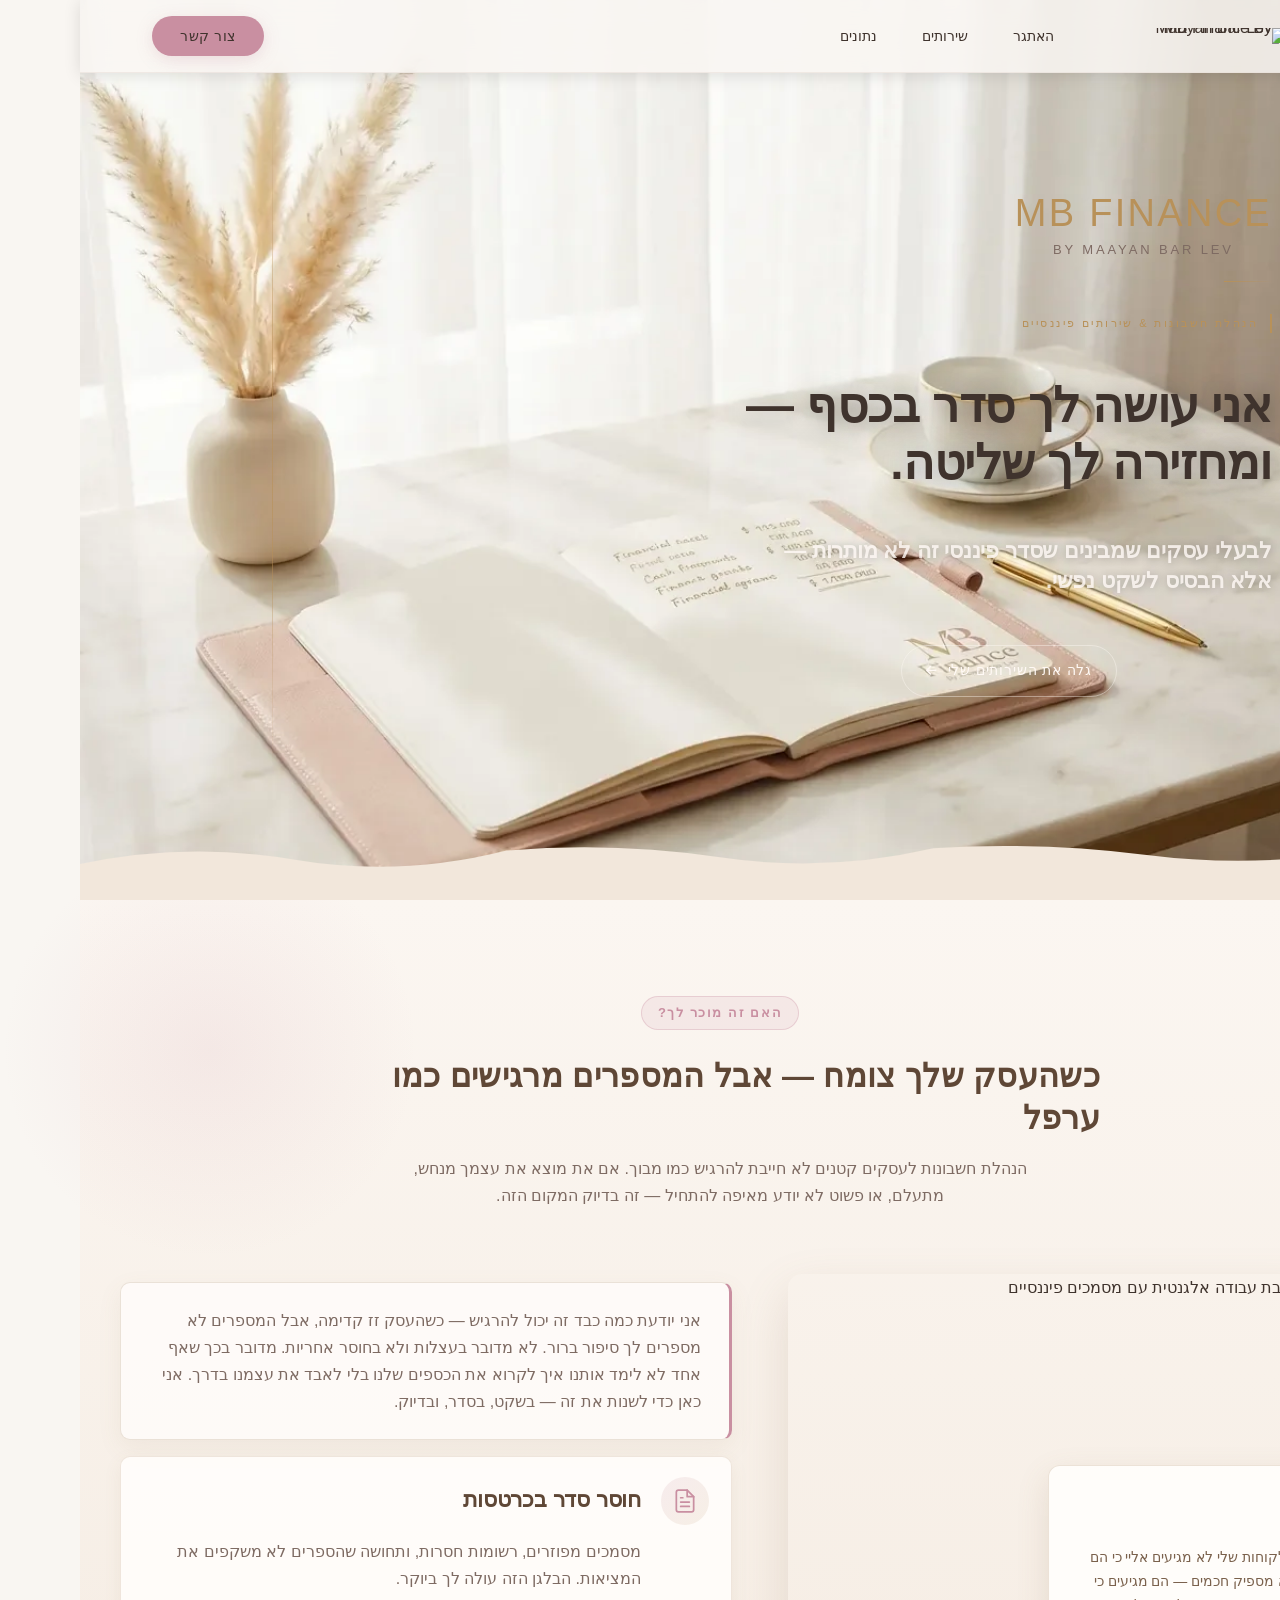
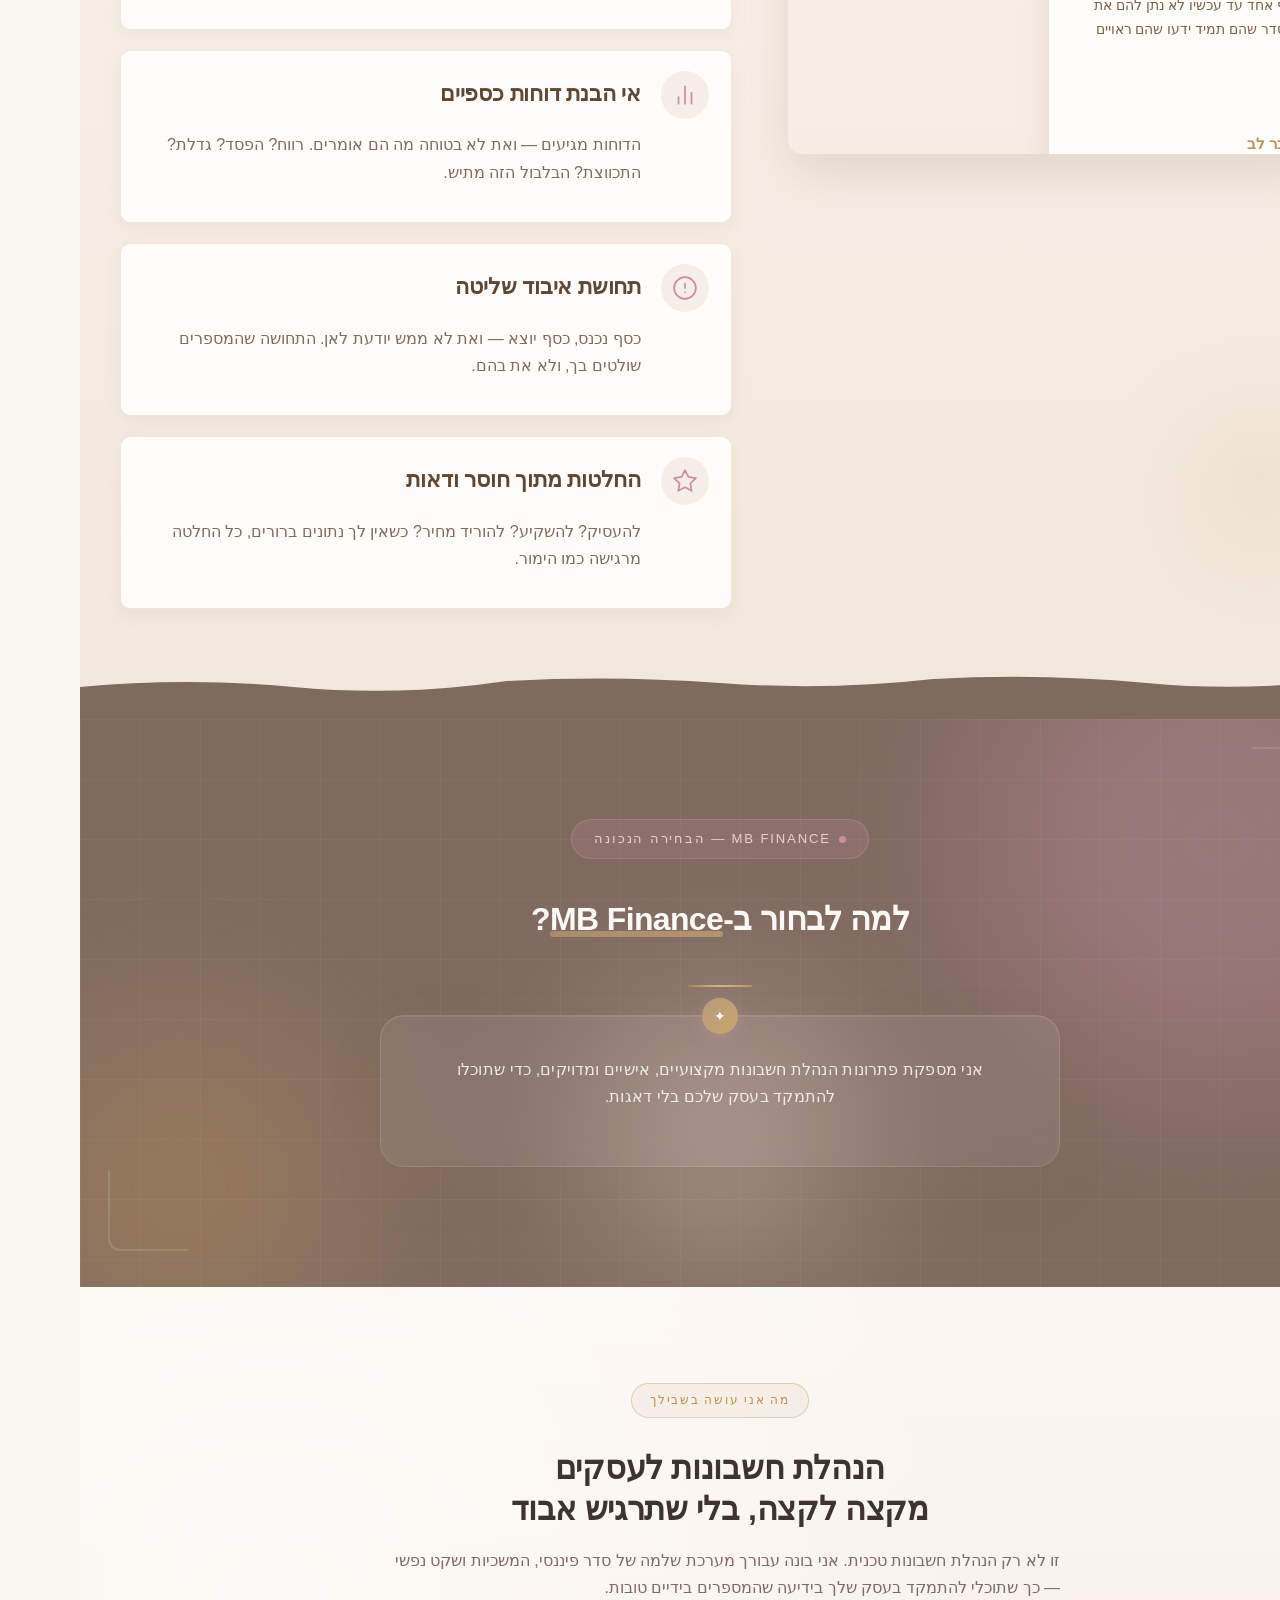
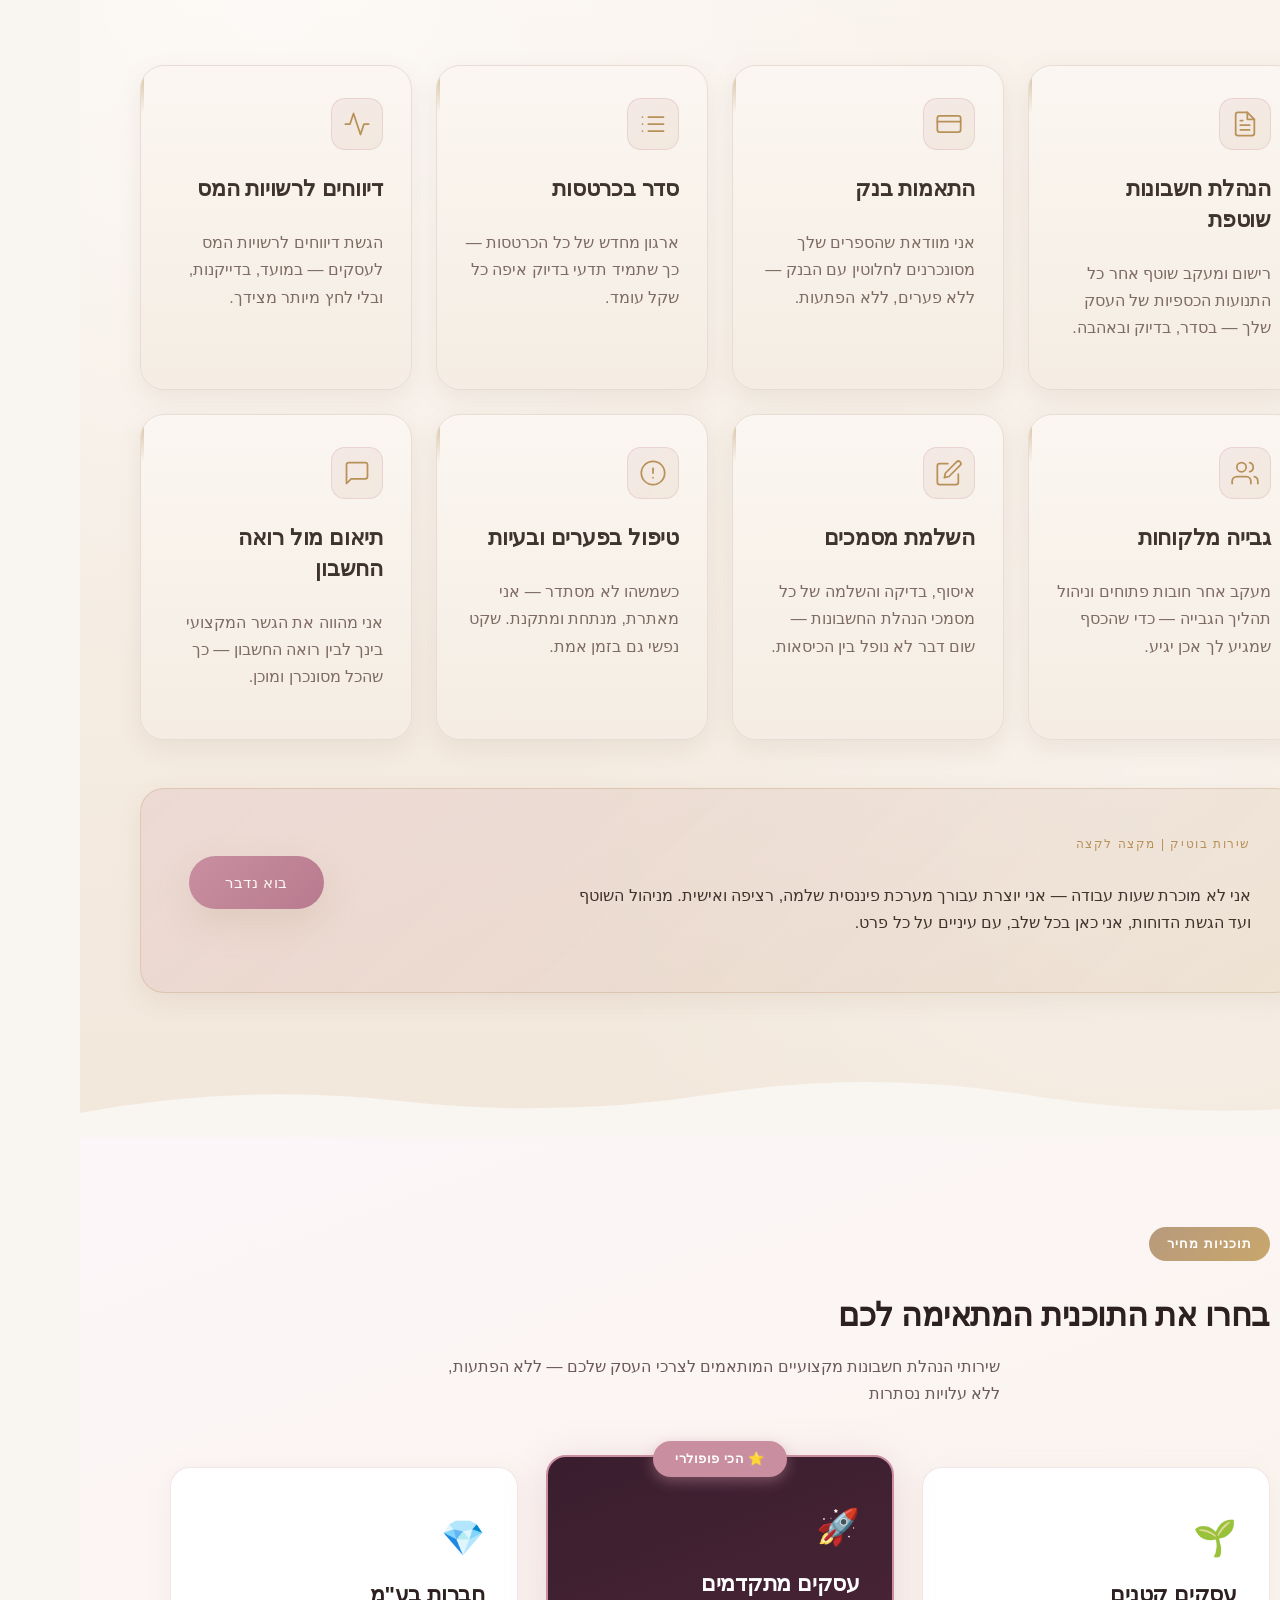
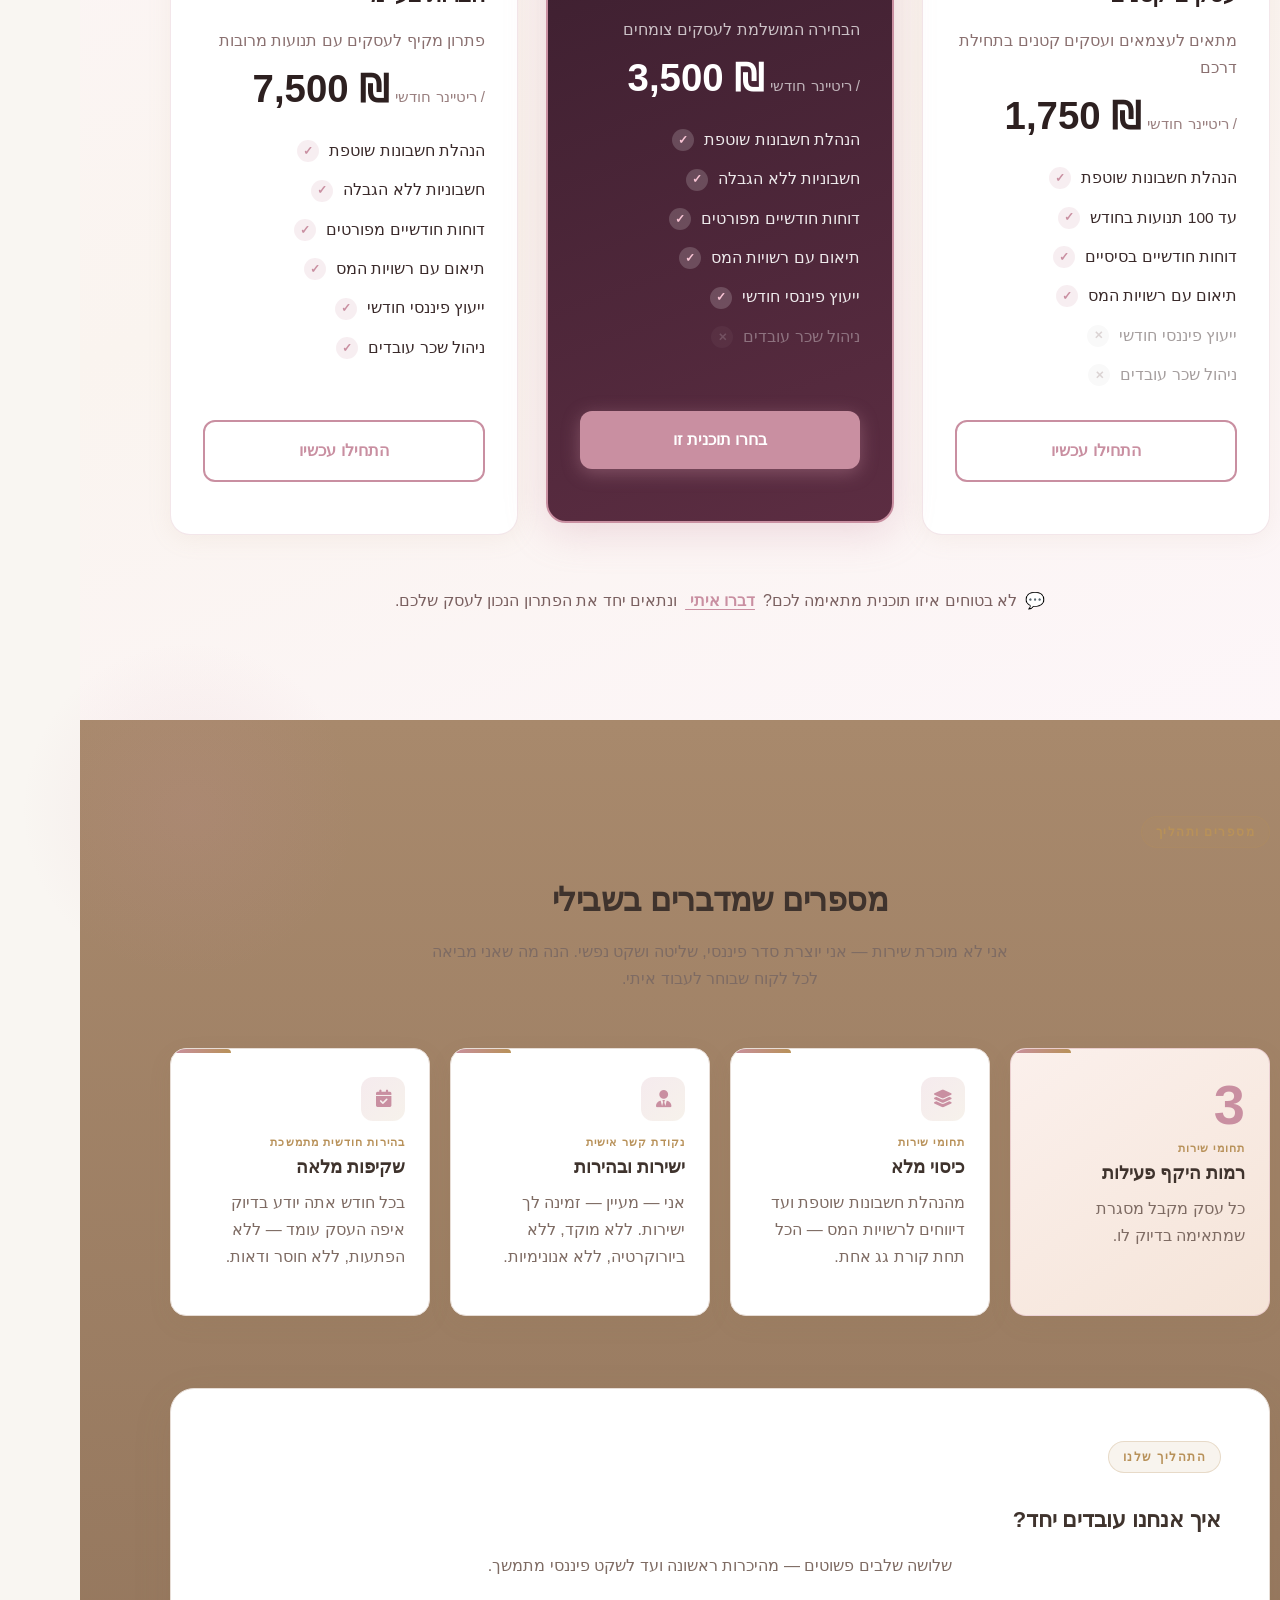
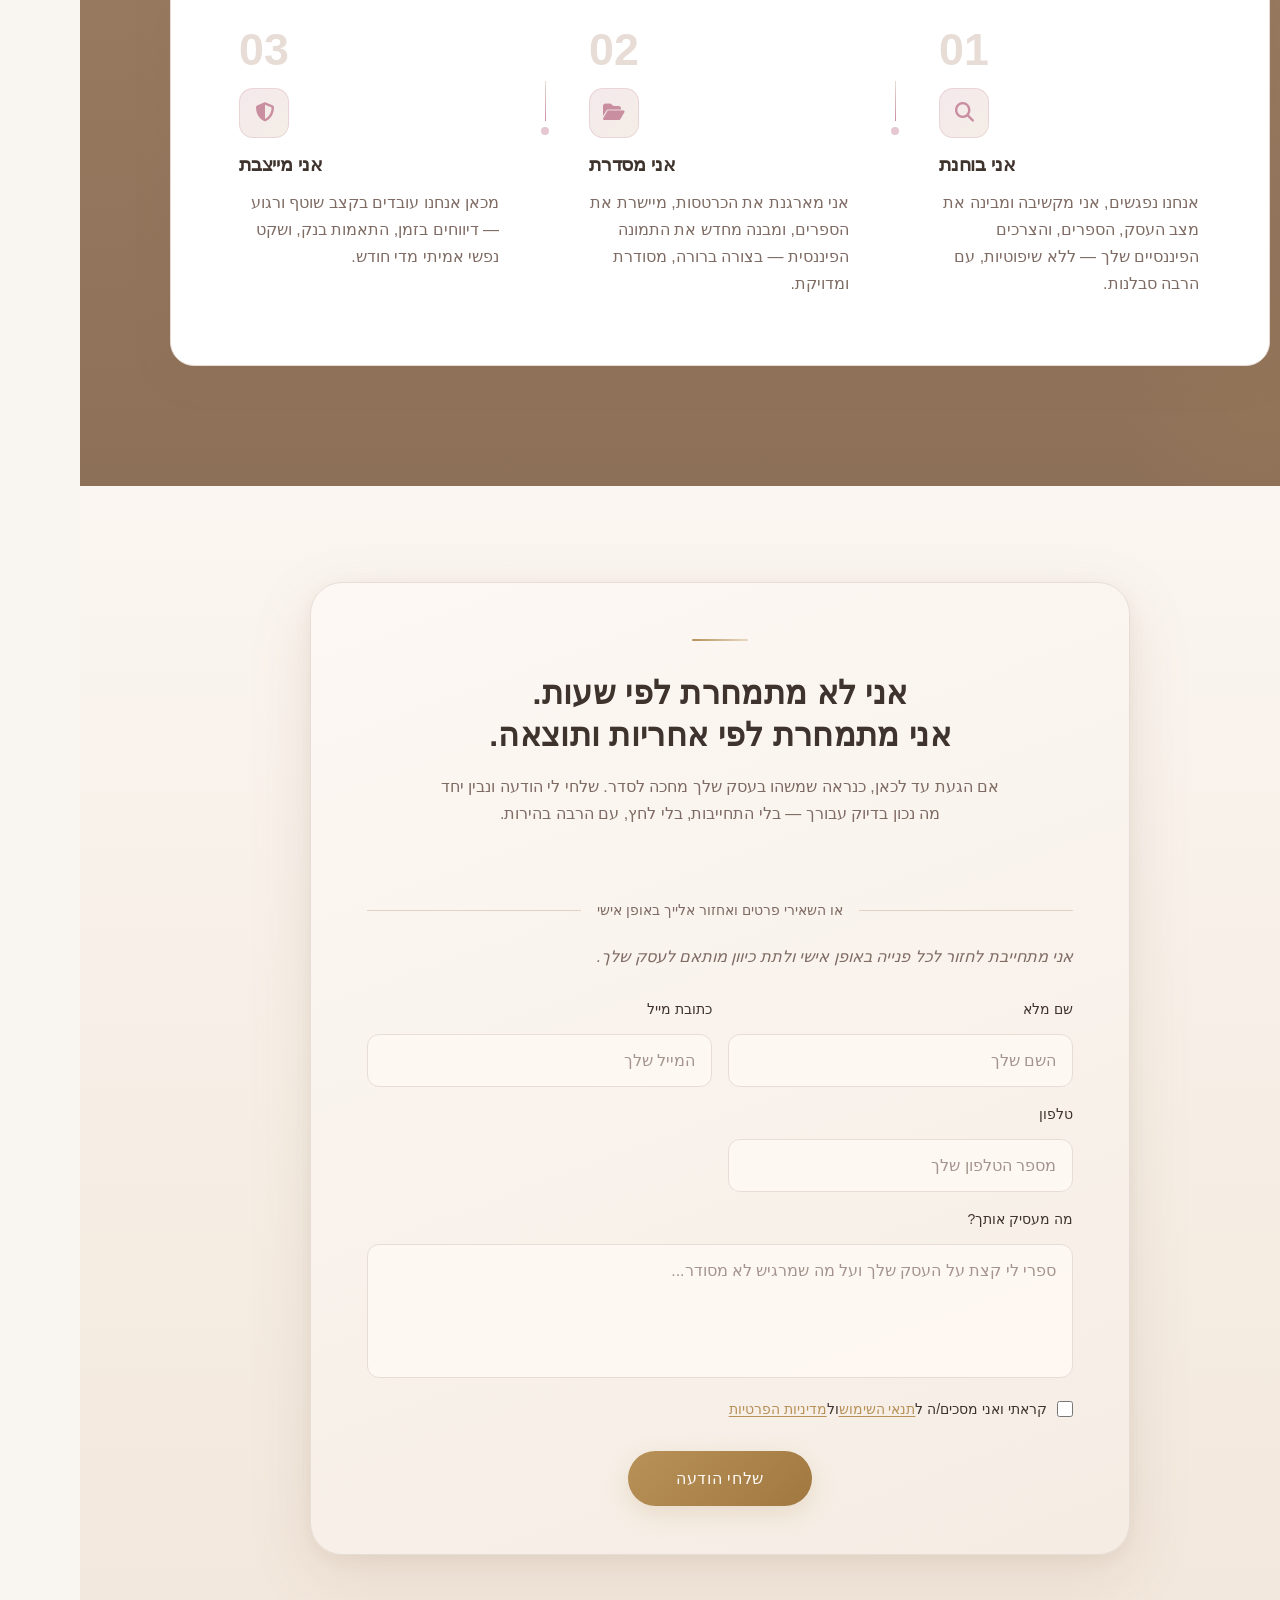
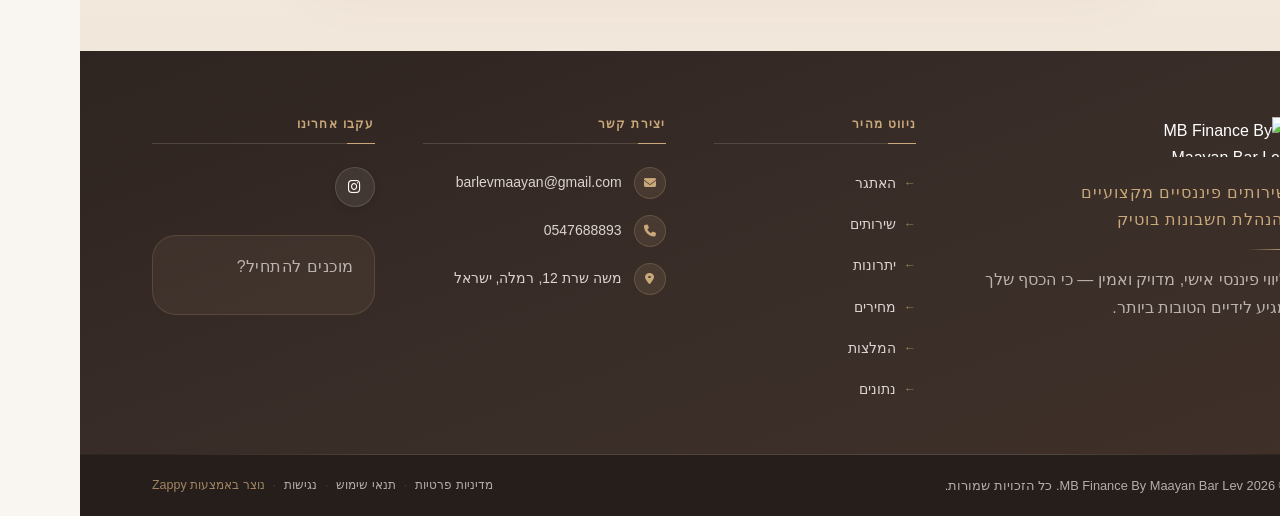
==== commit 354a32ae: "Background sync: Progressive GitHub Sync" ====
--- a/public/index.html
+++ b/public/index.html
@@ -1 +1 @@
-<!doctype html><html dir="rtl" lang="he"><head><meta charset="UTF-8"><meta content="width=device-width,initial-scale=1" name="viewport"><meta content="index, follow" name="robots"><title>הנהלת חשבונות לעסקים קטנים — MB Finance By Maayan Bar Lev</title><meta content="MB Finance by Maayan Bar Lev is a high-end boutique accounting service with a deeply personal, feminine, and luxurious brand identity. The brand positions itsel" name="description"><meta content="הנהלת חשבונות לעסקים קטנים, מנהלת חשבונות לעצמאים ובעלי עסקים, דיווחים לרשויות המס לעסקים, התאמות בנק וסדר בספרים לעסק" name="keywords"><link href="/assets/favicon.ico" rel="icon" type="image/x-icon"><link href="/assets/favicon-16x16.png" rel="icon" type="image/png" sizes="16x16"><link href="/assets/favicon-32x32.png" rel="icon" type="image/png" sizes="32x32"><link href="/assets/favicon-48x48.png" rel="icon" type="image/png" sizes="48x48"><link href="/assets/favicon-192x192.png" rel="icon" type="image/png" sizes="192x192"><link href="/assets/favicon-512x512.png" rel="icon" type="image/png" sizes="512x512"><link href="/assets/apple-touch-icon.png" rel="apple-touch-icon"><script>!function(){"use strict";var t="21990d9f-f5af-49b9-a0df-b9c04e49e2e7",e="https://api.zappy5.com/api/analytics/track",a=18e5,n=2592e6,o=!0,i=!0,r=!0;var s=function(){var e="zappy_visitor_"+t,a=null;try{if(a=localStorage.getItem(e)){var o=JSON.parse(a),i=Date.now();if(i-o.created<n)return o.lastSeen=i,localStorage.setItem(e,JSON.stringify(o)),o.id}}catch(t){console.warn("Zappy Analytics: LocalStorage not available")}var r="zv_"+Date.now()+"_"+Math.random().toString(36).substr(2,9);try{localStorage.setItem(e,JSON.stringify({id:r,created:Date.now(),lastSeen:Date.now()}))}catch(t){}return r}(),c=function(){var e="zappy_session_"+t,n=null;try{if(n=sessionStorage.getItem(e)){var o=JSON.parse(n),i=Date.now();if(i-o.timestamp<a)return o.timestamp=i,sessionStorage.setItem(e,JSON.stringify(o)),o.id}}catch(t){console.warn("Zappy Analytics: SessionStorage not available")}var r="zs_"+Date.now()+"_"+Math.random().toString(36).substr(2,9);try{sessionStorage.setItem(e,JSON.stringify({id:r,timestamp:Date.now()}))}catch(t){}return r}();function l(a,n){n=n||{};var o={website_id:t,event_type:a,page_path:window.location.pathname,referrer:document.referrer||"direct",visitor_id:s,session_id:c,metadata:n};if(navigator.sendBeacon){var i=new Blob([JSON.stringify(o)],{type:"application/json"});navigator.sendBeacon(e,i)}else fetch(e,{method:"POST",headers:{"Content-Type":"application/json"},body:JSON.stringify(o),keepalive:!0}).catch(function(t){console.warn("Zappy Analytics: Failed to track event",t)})}o&&l("pageview",{title:document.title,url:window.location.href}),i&&document.addEventListener("click",function(t){var e=t.target;if("BUTTON"===e.tagName||e.closest("button")){var a="BUTTON"===e.tagName?e:e.closest("button");l("click",{element:"button",text:a.textContent.trim().substring(0,100),id:a.id||null,class:a.className||null})}else if("A"===e.tagName||e.closest("a")){var n="A"===e.tagName?e:e.closest("a");l("navigation",{element:"link",text:n.textContent.trim().substring(0,100),href:n.href,external:n.hostname!==window.location.hostname})}},!0),r&&document.addEventListener("submit",function(t){var e=t.target;l("form_submit",{form_id:e.id||null,form_name:e.name||null,form_action:e.action||null,form_method:e.method||"GET"})},!0);var d=Date.now();window.addEventListener("beforeunload",function(){l("page_unload",{time_on_page:Math.floor((Date.now()-d)/1e3),page_path:window.location.pathname})}),window.zappyAnalytics={track:l,getVisitorId:function(){return s},getSessionId:function(){return c}}}()</script><meta content="הנהלת חשבונות לעסקים קטנים — MB Finance By Maayan Bar Lev" property="og:title"><meta content="MB Finance by Maayan Bar Lev is a high-end boutique accounting service with a deeply personal, feminine, and luxurious brand identity. The brand positions itsel" property="og:description"><meta content="website" property="og:type"><meta content="he_IL" property="og:locale"><meta content="summary_large_image" name="twitter:card"><meta content="הנהלת חשבונות לעסקים קטנים — MB Finance By Maayan Bar Lev" name="twitter:title"><meta content="MB Finance by Maayan Bar Lev is a high-end boutique accounting service with a deeply personal, feminine, and luxurious brand identity. The brand positions itsel" name="twitter:description"><link href="https://cdnjs.cloudflare.com/ajax/libs/font-awesome/6.4.0/css/all.min.css" rel="stylesheet"><link href="/assets/favicon.ico" rel="icon" type="image/x-icon"><link href="/assets/favicon-16x16.png" rel="icon" type="image/png" sizes="16x16"><link href="/assets/favicon-32x32.png" rel="icon" type="image/png" sizes="32x32"><link href="/assets/favicon-48x48.png" rel="icon" type="image/png" sizes="48x48"><link href="/assets/favicon-192x192.png" rel="icon" type="image/png" sizes="192x192"><link href="/assets/favicon-512x512.png" rel="icon" type="image/png" sizes="512x512"><link href="/assets/apple-touch-icon.png" rel="apple-touch-icon"><link href="https://cdn.jsdelivr.net/npm/vanilla-cookieconsent@3/dist/cookieconsent.css" rel="stylesheet"><script src="https://cdn.jsdelivr.net/npm/vanilla-cookieconsent@3/dist/cookieconsent.umd.js"></script><script src="https://cdn.jsdelivr.net/gh/mickidum/acc_toolbar/acctoolbar/acctoolbar.min.js"></script><style data-zappy-section-v2-css="true">.index-pricing-section{direction:rtl;background-color:#f8f1ea;background-image:radial-gradient(circle at 15% 20%,rgba(255,255,255,.62) 0,rgba(255,255,255,0) 42%),radial-gradient(circle at 82% 30%,rgba(255,255,255,.45) 0,rgba(255,255,255,0) 36%),linear-gradient(180deg,rgba(255,255,255,.28) 0,rgba(233,222,210,.18) 100%);color:var(--text-dark);padding:90px 24px 80px;position:relative;overflow:visible;font-family:Heebo,Assistant,sans-serif}.index-pricing-section .index-pricing-inner{max-width:1100px;margin:0 auto;display:flex;flex-direction:column;align-items:center;gap:0}.index-pricing-section .index-pricing-label{font-family:Heebo,Assistant,sans-serif;font-size:12px;font-weight:500;letter-spacing:.14em;text-transform:uppercase;color:var(--accent);margin-bottom:18px;text-align:center}.index-pricing-section .index-pricing-heading{font-family:'Cormorant Garamond','David Libre','Noto Serif Hebrew',serif;font-size:34px;font-weight:400;line-height:1.25;color:var(--text-dark);text-align:center;margin:0 0 14px;letter-spacing:.01em}.index-pricing-section .index-pricing-subheading{font-family:Heebo,Assistant,sans-serif;font-size:18px;font-weight:500;line-height:1.4;color:var(--text-muted);text-align:center;margin:0 0 24px}.index-pricing-section .index-pricing-intro{font-size:16px;line-height:1.75;color:var(--text-muted);text-align:center;max-width:620px;margin:0 auto 52px}.index-pricing-section .index-pricing-layout{display:grid;grid-template-columns:1fr 1.55fr;gap:36px;align-items:center;width:100%;margin-bottom:52px}.index-pricing-section .index-pricing-visual{position:relative;display:flex;flex-direction:column;align-items:center;justify-content:center;min-height:280px;padding:40px 24px;background:linear-gradient(135deg,#e6c8bf 0,#d7a79a 100%);border-radius:16px;overflow:hidden;box-shadow:0 12px 32px rgba(142,112,82,.14)}.index-pricing-section .index-pricing-visual-ring{position:absolute;width:220px;height:220px;border-radius:50%;border:1.5px solid rgba(255,255,255,.35);top:50%;left:50%;transform:translate(-50%,-50%);pointer-events:none}.index-pricing-section .index-pricing-visual-petal{position:absolute;width:140px;height:140px;border-radius:50%;border:1px solid rgba(255,255,255,.22);top:50%;left:50%;transform:translate(-50%,-50%);pointer-events:none}.index-pricing-section .index-pricing-visual-icon-wrap{position:relative;z-index:2;width:72px;height:72px;border-radius:50%;background:rgba(255,255,255,.28);display:flex;align-items:center;justify-content:center;color:#fff;margin-bottom:18px;box-shadow:0 4px 16px rgba(183,154,125,.22);backdrop-filter:blur(4px)}.index-pricing-section .index-pricing-visual-label{position:relative;z-index:2;font-family:'Cormorant Garamond','David Libre',serif;font-size:17px;font-weight:500;color:#fff;text-align:center;letter-spacing:.03em;text-shadow:0 1px 8px rgba(100,60,40,.18)}.index-pricing-section .index-pricing-card{background:rgba(255,253,251,.92);border-radius:14px;box-shadow:0 10px 30px rgba(142,112,82,.14);padding:40px 36px 36px;border:1px solid rgba(232,220,207,.7);display:flex;flex-direction:column;gap:0;position:relative}.index-pricing-section .index-pricing-card-badge{display:inline-block;background:linear-gradient(135deg,var(--accent) 0,#c98fa1 100%);color:#fff;font-size:12px;font-weight:600;letter-spacing:.12em;text-transform:uppercase;padding:5px 16px;border-radius:999px;margin-bottom:22px;align-self:flex-start}.index-pricing-section .index-pricing-card-range{font-family:'Cormorant Garamond','David Libre',serif;font-size:54px;font-weight:400;line-height:1;color:var(--text-dark);margin-bottom:6px;letter-spacing:-.01em}.index-pricing-section .index-pricing-card-unit{font-size:14px;color:var(--text-muted);font-weight:400;margin-bottom:22px}.index-pricing-section .index-pricing-card-divider{height:1px;background:linear-gradient(to left,transparent,var(--border-light),transparent);margin-bottom:22px}.index-pricing-section .index-pricing-card-desc{font-size:16px;line-height:1.75;color:var(--text-muted);margin-bottom:20px;text-align:right}.index-pricing-section .index-pricing-card-tag{display:inline-block;font-size:13px;font-weight:500;color:var(--accent);background:rgba(184,145,89,.09);border:1px solid rgba(184,145,89,.22);border-radius:6px;padding:6px 14px;margin-bottom:28px;align-self:flex-start}.index-pricing-section .index-pricing-features{display:flex;flex-direction:row;gap:18px;flex-wrap:wrap}.index-pricing-section .index-pricing-feature-item{display:flex;flex-direction:row;align-items:center;gap:8px;background:rgba(249,246,242,.85);border:1px solid var(--border-light);border-radius:8px;padding:9px 14px;font-size:14px;color:var(--text-dark);font-weight:500}.index-pricing-section .index-pricing-feature-icon{color:var(--primary);display:flex;align-items:center;justify-content:center;flex-shrink:0}.index-pricing-section .index-pricing-philosophy{background:rgba(255,253,251,.78);border:1px solid rgba(199,177,154,.45);border-radius:12px;padding:36px 44px;width:100%;max-width:820px;margin:0 auto 48px;text-align:center;position:relative}.index-pricing-section .index-pricing-philosophy-ornament{font-size:20px;color:var(--accent);margin-bottom:14px;display:block;opacity:.7}.index-pricing-section .index-pricing-philosophy p{font-size:16px;line-height:1.85;color:var(--text-muted);text-align:center;margin:0}.index-pricing-section .index-pricing-cta-block{display:flex;flex-direction:column;align-items:center;gap:22px;text-align:center}.index-pricing-section .index-pricing-cta-lead{font-size:16px;line-height:1.7;color:var(--text-dark);text-align:center;max-width:540px;margin:0}.index-pricing-section .index-pricing-cta-btn{display:inline-flex;flex-direction:row;align-items:center;gap:10px;background:#25d366;color:#fff;font-family:Heebo,Assistant,sans-serif;font-size:15px;font-weight:600;padding:14px 32px;border-radius:999px;text-decoration:none;box-shadow:0 8px 24px rgba(37,211,102,.22);transition:background .22s ease,box-shadow .22s ease,transform .18s ease;letter-spacing:.01em}.index-pricing-section .index-pricing-cta-btn:hover{background:#1ebe5d;box-shadow:0 12px 32px rgba(37,211,102,.3);transform:translateY(-2px)}.index-pricing-section .index-pricing-cta-icon{display:flex;align-items:center;justify-content:center;flex-shrink:0}@media (max-width:900px){.index-pricing-section .index-pricing-layout{grid-template-columns:1fr;gap:28px}.index-pricing-section .index-pricing-visual{min-height:200px;padding:32px 20px}}@media (max-width:768px){.index-pricing-section{padding:70px 16px 60px}.index-pricing-section .index-pricing-heading{font-size:26px}.index-pricing-section .index-pricing-subheading{font-size:16px}.index-pricing-section .index-pricing-intro{margin-bottom:36px}.index-pricing-section .index-pricing-layout{grid-template-columns:1fr!important;gap:22px;margin-bottom:36px}.index-pricing-section .index-pricing-card{padding:28px 22px 26px}.index-pricing-section .index-pricing-card-range{font-size:42px}.index-pricing-section .index-pricing-features{gap:10px}.index-pricing-section .index-pricing-feature-item{font-size:13px;padding:8px 11px}.index-pricing-section .index-pricing-philosophy{padding:26px 20px;margin-bottom:34px}.index-pricing-section .index-pricing-cta-btn{font-size:14px;padding:13px 24px}}</style><style data-zappy-section-v2-css="true">.index-stats-section{position:relative;background-color:#f8f1ea;background-image:radial-gradient(circle at 20% 20%,rgba(255,255,255,.6) 0,rgba(255,255,255,0) 42%),radial-gradient(circle at 80% 30%,rgba(255,255,255,.45) 0,rgba(255,255,255,0) 36%),linear-gradient(180deg,rgba(255,255,255,.28) 0,rgba(233,222,210,.18) 100%);color:var(--text-dark);padding:90px 24px 80px;direction:rtl;overflow:hidden;font-family:Heebo,Assistant,sans-serif}.index-stats-section .stats-deco{position:absolute;border-radius:50%;pointer-events:none;z-index:0}.index-stats-section .stats-deco--top{width:340px;height:340px;background:radial-gradient(circle,rgba(201,143,161,.13) 0,transparent 70%);top:-80px;inset-inline-end:-60px}.index-stats-section .stats-deco--bottom{width:280px;height:280px;background:radial-gradient(circle,rgba(184,145,89,.1) 0,transparent 70%);bottom:-60px;inset-inline-start:-40px}.index-stats-section .process-wrapper,.index-stats-section .stats-header,.index-stats-section .stats-metrics-wrapper{max-width:1100px;margin-inline:auto;position:relative;z-index:1}.index-stats-section .stats-label{display:inline-block;font-size:.75rem;font-weight:600;letter-spacing:.12em;text-transform:uppercase;color:var(--accent);background:rgba(184,145,89,.1);border:1px solid rgba(184,145,89,.25);padding:5px 14px;border-radius:999px;margin-bottom:16px}.index-stats-section .stats-header{text-align:center;margin-bottom:56px}.index-stats-section .stats-title{font-family:Fraunces,'Cormorant Garamond','David Libre','Noto Serif Hebrew',serif;font-size:2rem;font-weight:600;color:var(--text-dark);line-height:1.3;margin:0 0 16px}.index-stats-section .stats-subtitle{font-size:1rem;color:var(--text-muted);line-height:1.7;max-width:600px;margin-inline:auto;text-align:center}.index-stats-section .stats-metrics-wrapper{display:grid;grid-template-columns:repeat(4,1fr);gap:20px;margin-bottom:72px}.index-stats-section .stat-card{background:#fff;border:1px solid var(--border-light);border-radius:16px;padding:28px 24px;text-align:right;box-shadow:0 8px 24px rgba(142,112,82,.08);transition:transform .25s ease,box-shadow .25s ease;position:relative;overflow:hidden}.index-stats-section .stat-card::before{content:'';position:absolute;top:0;inset-inline-end:0;width:60px;height:4px;background:linear-gradient(90deg,var(--primary),var(--accent));border-radius:0 16px 0 4px}.index-stats-section .stat-card:hover{transform:translateY(-4px);box-shadow:0 16px 36px rgba(142,112,82,.14)}.index-stats-section .stat-card--accent{background:linear-gradient(145deg,#fbf0ec 0,#f5e4d8 100%);border-color:rgba(201,143,161,.3)}.index-stats-section .stat-number{font-family:Fraunces,'Cormorant Garamond',serif;font-size:3.5rem;font-weight:700;color:var(--primary);line-height:1;margin-bottom:6px}.index-stats-section .stat-icon-wrap{width:44px;height:44px;background:linear-gradient(135deg,rgba(201,143,161,.18),rgba(184,145,89,.12));border-radius:12px;display:flex;align-items:center;justify-content:center;margin-bottom:12px;color:var(--primary);font-size:1.1rem}.index-stats-section .stat-tag{font-size:.7rem;font-weight:700;letter-spacing:.1em;text-transform:uppercase;color:var(--accent);margin-bottom:4px}.index-stats-section .stat-category{font-family:Fraunces,'Cormorant Garamond',serif;font-size:1.1rem;font-weight:600;color:var(--text-dark);margin-bottom:10px;line-height:1.3}.index-stats-section .stat-desc{font-size:.875rem;color:var(--text-muted);line-height:1.6;margin:0}.index-stats-section .process-wrapper{background:#fff;border-radius:24px;padding:52px 48px;box-shadow:0 12px 40px rgba(142,112,82,.1);border:1px solid var(--border-light)}.index-stats-section .process-header{text-align:center;margin-bottom:48px}.index-stats-section .process-title{font-family:Fraunces,'Cormorant Garamond','David Libre','Noto Serif Hebrew',serif;font-size:1.6rem;font-weight:600;color:var(--text-dark);line-height:1.35;margin:0 0 12px}.index-stats-section .process-intro{font-size:1rem;color:var(--text-muted);line-height:1.7;max-width:500px;margin-inline:auto;text-align:center}.index-stats-section .process-steps{display:flex;flex-direction:row;align-items:flex-start;gap:0}.index-stats-section .process-step{flex:1;display:flex;flex-direction:column;align-items:flex-end;text-align:right;padding:0 20px;position:relative}.index-stats-section .step-number-wrap{margin-bottom:16px}.index-stats-section .step-number{font-family:Fraunces,'Cormorant Garamond',serif;font-size:2.8rem;font-weight:700;color:var(--border-light);line-height:1;display:block}.index-stats-section .step-icon{width:50px;height:50px;background:linear-gradient(135deg,rgba(201,143,161,.2),rgba(184,145,89,.15));border-radius:14px;display:flex;align-items:center;justify-content:center;color:var(--primary);font-size:1.2rem;margin-bottom:14px;border:1px solid rgba(201,143,161,.25)}.index-stats-section .step-content{display:flex;flex-direction:column;align-items:flex-end}.index-stats-section .step-title{font-family:Fraunces,'Cormorant Garamond',serif;font-size:1.2rem;font-weight:600;color:var(--text-dark);margin:0 0 10px;line-height:1.4}.index-stats-section .step-desc{font-size:.9rem;color:var(--text-muted);line-height:1.65;margin:0;max-width:260px;text-align:right}.index-stats-section .step-connector{display:flex;flex-direction:column;align-items:center;justify-content:flex-start;padding-top:54px;flex-shrink:0;width:48px}.index-stats-section .connector-line{width:1px;height:40px;background:linear-gradient(180deg,var(--border-light),var(--primary));margin-bottom:6px}.index-stats-section .connector-dot{width:8px;height:8px;border-radius:50%;background:var(--primary);opacity:.5}@media (max-width:1024px){.index-stats-section .stats-metrics-wrapper{grid-template-columns:repeat(2,1fr)}.index-stats-section .process-steps{flex-direction:column;align-items:stretch}.index-stats-section .process-step{align-items:flex-end;padding:0;border-bottom:1px solid var(--border-light);padding-bottom:28px;margin-bottom:28px}.index-stats-section .process-step:last-child{border-bottom:none;margin-bottom:0;padding-bottom:0}.index-stats-section .step-connector{display:none}.index-stats-section .step-desc{max-width:100%}}@media (max-width:768px){.index-stats-section{padding:60px 16px 60px}.index-stats-section .stats-metrics-wrapper{grid-template-columns:1fr!important;gap:14px;margin-bottom:40px}.index-stats-section .stat-card{padding:22px 18px}.index-stats-section .stats-title{font-size:1.6rem}.index-stats-section .stats-header{margin-bottom:36px}.index-stats-section .process-wrapper{padding:32px 20px;border-radius:16px}.index-stats-section .process-header{margin-bottom:32px}.index-stats-section .process-title{font-size:1.35rem}.index-stats-section .step-number{font-size:2rem}.index-stats-section .stats-deco--bottom,.index-stats-section .stats-deco--top{display:none}}</style><style data-zappy-section-v2-css="true">.index-problem-section{position:relative;overflow:visible;background-color:#f2e7db;background-image:radial-gradient(circle at 10% 15%,rgba(201,143,161,.13) 0,transparent 45%),radial-gradient(circle at 85% 75%,rgba(184,145,89,.1) 0,transparent 40%),linear-gradient(180deg,#fbf6f1 0,#f2e7db 100%);color:var(--text-dark);padding:90px 24px 110px;direction:rtl}.index-problem-section .prob-blob{position:absolute;border-radius:50%;pointer-events:none;z-index:0}.index-problem-section .prob-blob-1{width:420px;height:420px;top:-60px;inset-inline-end:-80px;background:radial-gradient(circle,rgba(201,143,161,.12) 0,transparent 70%)}.index-problem-section .prob-blob-2{width:320px;height:320px;bottom:80px;inset-inline-start:-60px;background:radial-gradient(circle,rgba(184,145,89,.09) 0,transparent 70%)}.index-problem-section .prob-container{position:relative;z-index:1;max-width:1200px;margin:0 auto}.index-problem-section .prob-eyebrow{display:inline-block;font-family:Heebo,Assistant,sans-serif;font-size:13px;font-weight:600;letter-spacing:.12em;text-transform:uppercase;color:var(--primary);background:rgba(201,143,161,.12);border:1px solid rgba(201,143,161,.3);border-radius:999px;padding:5px 16px;margin-bottom:18px}.index-problem-section .prob-intro{text-align:center;max-width:760px;margin:0 auto 64px}.index-problem-section .prob-main-heading{font-family:'Cormorant Garamond','David Libre','Noto Serif Hebrew',serif;font-size:34px;font-weight:400;line-height:1.25;color:#5f4736;margin:0 0 20px;letter-spacing:.01em}.index-problem-section .prob-lead{font-family:Heebo,Assistant,sans-serif;font-size:16px;line-height:1.8;color:var(--text-muted);max-width:620px;margin:0 auto;text-align:center}.index-problem-section .prob-body{display:grid;grid-template-columns:1fr 1.15fr;gap:56px;align-items:start;direction:rtl}.index-problem-section .prob-visual-col{position:relative}.index-problem-section .prob-image-card{position:relative;border-radius:14px;overflow:hidden;box-shadow:0 20px 48px rgba(142,112,82,.18)}.index-problem-section .prob-image-card img{display:block;width:100%;height:480px;object-fit:cover;border-radius:14px}.index-problem-section .prob-quote-card{position:absolute;bottom:-28px;inset-inline-start:-28px;background:rgba(255,253,251,.96);border:1px solid rgba(232,220,207,.8);border-radius:12px;padding:24px 28px;max-width:300px;box-shadow:0 12px 32px rgba(142,112,82,.16);z-index:3}.index-problem-section .prob-quote-mark{display:block;font-family:'Cormorant Garamond',serif;font-size:36px;line-height:1;color:var(--primary);margin-bottom:4px}.index-problem-section .prob-quote-close{margin-top:4px;margin-bottom:8px}.index-problem-section .prob-quote-text{font-family:Heebo,Assistant,sans-serif;font-size:14px;line-height:1.7;color:#7a614c;margin:0;font-style:normal;text-align:right}.index-problem-section .prob-quote-author{display:block;font-family:'Cormorant Garamond','David Libre',serif;font-size:15px;font-weight:600;color:var(--accent);font-style:normal;text-align:right;margin-top:10px}.index-problem-section .prob-content-col{padding-top:8px}.index-problem-section .prob-empathy-text{font-family:Heebo,Assistant,sans-serif;font-size:16px;line-height:1.85;color:var(--text-muted);text-align:right;margin:0 0 40px;padding:24px 28px;background:rgba(255,253,251,.78);border:1px solid rgba(199,177,154,.35);border-radius:10px;border-inline-start:3px solid var(--primary);box-shadow:0 8px 24px rgba(142,112,82,.08)}.index-problem-section .prob-pain-list{list-style:none;margin:0;padding:0;display:flex;flex-direction:column;gap:20px}.index-problem-section .prob-pain-item{display:grid;grid-template-columns:52px 1fr;gap:0 16px;align-items:start;background:rgba(255,253,251,.92);border:1px solid rgba(232,220,207,.7);border-radius:10px;padding:20px 22px;box-shadow:0 6px 18px rgba(142,112,82,.08);transition:box-shadow .25s ease,transform .25s ease}.index-problem-section .prob-pain-item:hover{box-shadow:0 12px 32px rgba(142,112,82,.14);transform:translateY(-2px)}.index-problem-section .prob-pain-icon-wrap{display:flex;align-items:center;justify-content:center;width:48px;height:48px;border-radius:50%;background:linear-gradient(135deg,rgba(201,143,161,.15) 0,rgba(184,145,89,.12) 100%);color:var(--primary);flex-shrink:0}.index-problem-section .prob-pain-body{display:flex;flex-direction:column;gap:6px}.index-problem-section .prob-pain-title{font-family:'Cormorant Garamond','David Libre','Noto Serif Hebrew',serif;font-size:20px;font-weight:600;line-height:1.3;color:#5f4736;margin:0;text-align:right}.index-problem-section .prob-pain-desc{font-family:Heebo,Assistant,sans-serif;font-size:14px;line-height:1.7;color:var(--text-muted);margin:0;text-align:right}.index-problem-section .prob-divider-wrapper{position:absolute;bottom:0;left:0;width:100%;height:70px;pointer-events:none;z-index:5}.index-problem-section .prob-divider-wrapper svg{display:block;width:100%;height:100%}@media (max-width:1024px){.index-problem-section .prob-body{grid-template-columns:1fr 1fr;gap:36px}.index-problem-section .prob-quote-card{inset-inline-start:-14px;max-width:260px}}@media (max-width:768px){.index-problem-section{padding:80px 16px 90px}.index-problem-section .prob-blob-1,.index-problem-section .prob-blob-2{display:none}.index-problem-section .prob-intro{margin-bottom:40px}.index-problem-section .prob-main-heading{font-size:26px}.index-problem-section .prob-body{grid-template-columns:1fr;gap:36px}.index-problem-section .prob-content-col{padding-top:0}.index-problem-section .prob-image-card img{height:300px}.index-problem-section .prob-quote-card{position:static;margin-top:16px;max-width:100%;border-radius:10px}.index-problem-section .prob-pain-item{grid-template-columns:44px 1fr;gap:0 12px;padding:16px}.index-problem-section .prob-pain-icon-wrap{width:40px;height:40px}.index-problem-section .prob-pain-title{font-size:18px}.index-problem-section .prob-empathy-text{padding:18px 20px}}</style><style data-zappy-section-v2-css="true">.index-benefits-section{position:relative;background-color:#f8f1ea;background-image:radial-gradient(circle at 20% 20%,rgba(255,255,255,.6) 0,rgba(255,255,255,0) 42%),radial-gradient(circle at 80% 30%,rgba(255,255,255,.45) 0,rgba(255,255,255,0) 36%),linear-gradient(180deg,rgba(255,255,255,.28) 0,rgba(233,222,210,.18) 100%);color:var(--text-dark);padding:100px 24px 80px;overflow:hidden;direction:rtl;font-family:Heebo,Assistant,sans-serif}.index-benefits-section .ibs-bg-pattern{position:absolute;inset:0;background-image:radial-gradient(circle at 10% 80%,rgba(201,143,161,.08) 0,transparent 45%),radial-gradient(circle at 90% 10%,rgba(184,145,89,.07) 0,transparent 40%);pointer-events:none;z-index:0}.index-benefits-section .ibs-container{max-width:1200px;margin:0 auto;position:relative;z-index:1}.index-benefits-section .ibs-header{text-align:center;margin-bottom:60px;max-width:680px;margin-inline:auto;margin-bottom:60px}.index-benefits-section .ibs-eyebrow{display:inline-block;font-family:Heebo,Assistant,sans-serif;font-size:13px;font-weight:600;letter-spacing:.12em;text-transform:uppercase;color:var(--accent);margin-bottom:16px;position:relative;padding:0 20px}.index-benefits-section .ibs-eyebrow::after,.index-benefits-section .ibs-eyebrow::before{content:'';position:absolute;top:50%;width:30px;height:1px;background:var(--accent);opacity:.5}.index-benefits-section .ibs-eyebrow::before{inset-inline-end:100%;margin-inline-end:-20px}.index-benefits-section .ibs-eyebrow::after{inset-inline-start:100%;margin-inline-start:-20px}.index-benefits-section .ibs-title{font-family:'Cormorant Garamond','David Libre','Noto Serif Hebrew',Georgia,serif;font-size:34px;font-weight:400;line-height:1.25;color:#5f4736;margin:0 0 20px;letter-spacing:-.01em;text-align:center;max-width:none!important}.index-benefits-section .ibs-title-break{display:block;color:var(--primary);font-style:italic}.index-benefits-section .ibs-intro{font-size:16px;line-height:1.8;color:#7a614c;text-align:center;margin:0;max-width:none!important}.index-benefits-section .ibs-grid{display:grid;grid-template-columns:repeat(3,1fr);gap:24px;direction:rtl}.index-benefits-section .ibs-card{background:rgba(255,253,251,.92);border-radius:10px;box-shadow:0 10px 30px rgba(142,112,82,.14);border:1px solid rgba(232,220,207,.7);padding:32px 28px 28px;position:relative;overflow:hidden;transition:transform .3s ease,box-shadow .3s ease;display:flex;flex-direction:column;gap:0}.index-benefits-section .ibs-card:hover{transform:translateY(-4px);box-shadow:0 20px 48px rgba(142,112,82,.18)}.index-benefits-section .ibs-card--featured{background:linear-gradient(135deg,rgba(255,253,251,.97) 0,rgba(242,231,219,.85) 100%);border-color:rgba(201,143,161,.3)}.index-benefits-section .ibs-card--accent{background:linear-gradient(135deg,rgba(255,253,251,.97) 0,rgba(231,211,199,.7) 100%);border-color:rgba(184,145,89,.25)}.index-benefits-section .ibs-card--wide{grid-column:span 3;flex-direction:row;align-items:flex-start;gap:28px}.index-benefits-section .ibs-card--wide .ibs-card-icon-wrap{flex-shrink:0;margin-bottom:0}.index-benefits-section .ibs-card--wide .ibs-card-content{flex:1}.index-benefits-section .ibs-card--wide .ibs-card-accent-line{position:absolute;bottom:0;inset-inline-start:0;width:100%;height:3px;border-radius:0 0 10px 10px}.index-benefits-section .ibs-card-icon-wrap{width:54px;height:54px;border-radius:12px;background:linear-gradient(135deg,rgba(201,143,161,.15) 0,rgba(184,145,89,.1) 100%);border:1px solid rgba(201,143,161,.25);display:flex;align-items:center;justify-content:center;margin-bottom:20px;color:var(--accent);flex-shrink:0}.index-benefits-section .ibs-icon{width:24px;height:24px;color:var(--accent)}.index-benefits-section .ibs-card-content{flex:1}.index-benefits-section .ibs-card-title{font-family:'Cormorant Garamond','David Libre','Noto Serif Hebrew',Georgia,serif;font-size:22px;font-weight:500;line-height:1.3;color:#5f4736;margin:0 0 12px;text-align:start}.index-benefits-section .ibs-card-text{font-size:16px;line-height:1.75;color:#7a614c;margin:0;text-align:start}.index-benefits-section .ibs-card-accent-line{position:absolute;bottom:0;inset-inline-start:0;width:50px;height:3px;background:linear-gradient(90deg,var(--primary),var(--accent));border-radius:0 3px 0 10px}.index-benefits-section .ibs-card--featured .ibs-card-accent-line{background:linear-gradient(90deg,var(--primary),rgba(201,143,161,.4))}.index-benefits-section .ibs-card--accent .ibs-card-accent-line{background:linear-gradient(90deg,var(--accent),rgba(184,145,89,.4))}.index-benefits-section .ibs-closing{margin-top:60px;text-align:center}.index-benefits-section .ibs-closing-inner{display:inline-flex;flex-direction:column;align-items:center;gap:16px;max-width:560px}.index-benefits-section .ibs-closing-ornament{display:flex;align-items:center;gap:10px;color:var(--primary);opacity:.5}.index-benefits-section .ibs-closing-text{font-family:'Cormorant Garamond','David Libre','Noto Serif Hebrew',Georgia,serif;font-size:18px;font-style:italic;line-height:1.7;color:#7a614c;text-align:center;margin:0;max-width:none!important}@media (max-width:960px){.index-benefits-section .ibs-grid{grid-template-columns:repeat(2,1fr)}.index-benefits-section .ibs-card--wide{grid-column:span 2;flex-direction:column;gap:0}.index-benefits-section .ibs-card--wide .ibs-card-icon-wrap{margin-bottom:20px}}@media (max-width:768px){.index-benefits-section{padding:100px 16px 60px}.index-benefits-section .ibs-header{margin-bottom:40px}.index-benefits-section .ibs-title{font-size:26px}.index-benefits-section .ibs-grid{grid-template-columns:1fr!important;gap:16px}.index-benefits-section .ibs-card--wide{grid-column:span 1!important;flex-direction:column;gap:0}.index-benefits-section .ibs-card--wide .ibs-card-icon-wrap{margin-bottom:20px}.index-benefits-section .ibs-card{padding:24px 20px 22px}.index-benefits-section .ibs-closing{margin-top:40px}.index-benefits-section .ibs-closing-text{font-size:16px}.index-benefits-section .ibs-eyebrow::after,.index-benefits-section .ibs-eyebrow::before{display:none}}</style><style data-zappy-section-v2-css="true">.index-hero-section{position:relative;width:100%;min-height:100vh;display:flex;align-items:center;justify-content:flex-start;overflow:visible;background-color:#3f332d;color:var(--text-light);padding-bottom:80px}.index-hero-section .index-hero-bg{position:absolute;inset:0;width:100%;height:100%;z-index:0;background-size:cover;background-position:center}.index-hero-section .index-hero-scrim{position:absolute;inset:0;z-index:1;pointer-events:none;background-image:linear-gradient(135deg,rgba(63,51,45,.82) 0,rgba(63,51,45,.55) 50%,rgba(63,51,45,.18) 100%),linear-gradient(0deg,rgba(63,51,45,.75) 0,rgba(63,51,45,0) 55%)}.index-hero-section .index-hero-deco-line{position:absolute;inset-inline-end:15%;top:12%;bottom:15%;width:1px;background:linear-gradient(180deg,transparent 0,rgba(184,145,89,.45) 30%,rgba(184,145,89,.6) 60%,transparent 100%);z-index:2;pointer-events:none}.index-hero-section .index-hero-container{position:relative;z-index:10;width:100%;max-width:1200px;margin:0 auto;padding:160px 48px 80px;display:flex;flex-direction:column;align-items:flex-start;gap:0}.index-hero-section .index-hero-brand{display:flex;flex-direction:column;align-items:flex-start;gap:2px;margin-bottom:28px}.index-hero-section .index-hero-brand-main{font-family:Fraunces,'Cormorant Garamond','David Libre',serif;font-size:13px;font-weight:600;letter-spacing:.28em;text-transform:uppercase;color:var(--accent);text-align:start}.index-hero-section .index-hero-brand-sub{font-family:Heebo,Assistant,sans-serif;font-size:11px;font-weight:400;letter-spacing:.2em;text-transform:uppercase;color:rgba(255,249,245,.65);text-align:start}.index-hero-section .index-hero-divider{width:48px;height:1px;background:linear-gradient(90deg,var(--accent),transparent);margin-bottom:32px}.index-hero-section .index-hero-content{display:flex;flex-direction:column;align-items:flex-start;gap:20px;max-width:680px}.index-hero-section .index-hero-eyebrow{font-family:Heebo,Assistant,sans-serif;font-size:11px!important;font-weight:600;letter-spacing:.22em;text-transform:uppercase;color:var(--accent);text-align:start;margin:0;padding:0;line-height:1.6;border-inline-start:2px solid var(--accent);padding-inline-start:12px}.index-hero-section .index-hero-h1{font-family:Fraunces,'Cormorant Garamond','David Libre','Noto Serif Hebrew',serif;font-size:56px;font-weight:400;letter-spacing:-.02em;line-height:1.15;color:var(--text-light);text-align:start;margin:0;text-shadow:0 2px 24px rgba(0,0,0,.35)}.index-hero-section .index-hero-h3{font-family:Heebo,Assistant,sans-serif;font-size:18px;font-weight:400;line-height:1.7;color:rgba(255,249,245,.82);text-align:start;margin:0;text-shadow:0 1px 8px rgba(0,0,0,.25);max-width:560px}.index-hero-section .index-hero-ctas{display:flex;flex-direction:row;align-items:center;gap:16px;margin-top:12px;flex-wrap:wrap}.index-hero-section .index-hero-btn-primary{display:inline-flex;align-items:center;gap:10px;background:#25d366;color:#fff;font-family:Heebo,Assistant,sans-serif;font-size:15px;font-weight:600;letter-spacing:.02em;padding:14px 28px;border-radius:999px;border:none;text-decoration:none;box-shadow:0 8px 24px rgba(37,211,102,.28);transition:all .35s ease;white-space:nowrap}.index-hero-section .index-hero-btn-primary:hover{background:#1fbb5a;transform:translateY(-3px);box-shadow:0 14px 32px rgba(37,211,102,.35);color:#fff}.index-hero-section .index-hero-btn-icon{font-size:18px;line-height:1}.index-hero-section .index-hero-btn-ghost{display:inline-flex;align-items:center;gap:10px;background:0 0;color:var(--text-light);font-family:Heebo,Assistant,sans-serif;font-size:14px;font-weight:500;letter-spacing:.06em;padding:13px 24px;border-radius:999px;border:1px solid rgba(255,249,245,.4);text-decoration:none;transition:all .35s ease;white-space:nowrap}.index-hero-section .index-hero-btn-ghost:hover{background:rgba(255,249,245,.08);border-color:rgba(255,249,245,.7);transform:translateY(-2px);color:var(--text-light)}.index-hero-section .index-hero-btn-arrow{font-size:12px;transition:transform .3s ease}.index-hero-section .index-hero-btn-ghost:hover .index-hero-btn-arrow{transform:translateX(-4px)}.index-hero-section .index-hero-divider-wrapper{position:absolute;bottom:0;left:0;width:100%;height:80px;pointer-events:none;z-index:5}.index-hero-section .index-hero-divider-wrapper svg{display:block;width:100%;height:100%}@media (max-width:1024px){.index-hero-section .index-hero-h1{font-size:44px}.index-hero-section .index-hero-deco-line{display:none}}@media (max-width:768px){.index-hero-section{min-height:100svh;align-items:flex-end}.index-hero-section .index-hero-scrim{background-image:linear-gradient(180deg,rgba(63,51,45,.35) 0,rgba(63,51,45,.88) 55%,rgba(63,51,45,.96) 100%)}.index-hero-section .index-hero-container{padding:100px 20px 80px;gap:0}.index-hero-section .index-hero-brand{margin-bottom:20px}.index-hero-section .index-hero-divider{margin-bottom:20px}.index-hero-section .index-hero-h1{font-size:32px;letter-spacing:-.01em}.index-hero-section .index-hero-h3{font-size:15px}.index-hero-section .index-hero-ctas{flex-direction:column;align-items:flex-start;gap:12px;width:100%}.index-hero-section .index-hero-btn-ghost,.index-hero-section .index-hero-btn-primary{width:100%;justify-content:center;font-size:14px;padding:13px 20px}.index-hero-section .index-hero-br{display:none}.index-hero-section .index-hero-deco-line{display:none}}</style><link href="/styles.css" rel="stylesheet"><style id="zappy-dropdown-submenu-styles">#navMenu li:has(.sub-menu),.nav-menu li:has(.sub-menu),.navbar li:has(.sub-menu),nav li:has(.sub-menu){position:relative}#navMenu .sub-menu,.nav-menu .sub-menu,.navbar .sub-menu,nav .sub-menu{display:block!important;position:absolute!important;top:100%;left:0;min-width:220px;background:#fff;border-radius:8px;box-shadow:0 8px 25px rgba(0,0,0,.15);padding:8px 0;opacity:0;visibility:hidden;transform:translateY(10px);transition:all .3s ease;z-index:1000;list-style:none;pointer-events:none}#navMenu li:hover>.sub-menu,.nav-menu li:hover>.sub-menu,.navbar li:hover>.sub-menu,nav li:hover>.sub-menu{opacity:1!important;visibility:visible!important;transform:translateY(0)!important;pointer-events:auto!important}.sub-menu li{list-style:none;margin:0;padding:0}.sub-menu a{display:block!important;padding:10px 16px!important;color:var(--text-dark,#333)!important;font-weight:500;text-decoration:none;white-space:nowrap;transition:background-color .2s}.sub-menu a:hover{background-color:#f5f5f5}[dir=rtl] .nav-menu .sub-menu,[dir=rtl] .navbar .sub-menu,[dir=rtl] nav .sub-menu,html[lang=ar] .nav-menu .sub-menu,html[lang=ar] .navbar .sub-menu,html[lang=ar] nav .sub-menu,html[lang=he] .nav-menu .sub-menu,html[lang=he] .navbar .sub-menu,html[lang=he] nav .sub-menu{left:auto!important;right:0!important}.sub-menu:empty,.sub-menu:not(:has(li)):not(:has(> a)),.sub-menu:not(:has(li:not(.zappy-hidden-menu-item))):not(:has(> a)){display:none!important;opacity:0!important;visibility:hidden!important;pointer-events:none!important}li:has(.menu-group-title):hover>.sub-menu{opacity:1!important;visibility:visible!important;transform:translateY(0)!important;pointer-events:auto!important}#navMenu>li>.menu-group-title,.nav-menu>li>.menu-group-title{display:inline-block;padding:.5rem 1rem;cursor:default;user-select:none}@media (max-width:768px){#navMenu .sub-menu,.nav-menu .sub-menu,.navbar .sub-menu,nav .sub-menu{position:static!important;transform:none!important;box-shadow:none!important;background:0 0!important;max-height:0;overflow:hidden;opacity:0;visibility:hidden;transition:max-height .3s ease,opacity .3s ease;padding:0!important;border-radius:0!important}.sub-menu.mobile-expanded{max-height:60vh!important;overflow-y:auto!important;opacity:1!important;visibility:visible!important;padding:8px 0 8px 16px!important}[dir=rtl] .sub-menu.mobile-expanded,html[lang=he] .sub-menu.mobile-expanded{padding:8px 16px 8px 0!important}#navMenu li:hover>.sub-menu,.nav-menu li:hover>.sub-menu,.navbar li:hover>.sub-menu,nav li:hover>.sub-menu{opacity:0;visibility:hidden;pointer-events:none}#navMenu li>.sub-menu.mobile-expanded,.nav-menu li>.sub-menu.mobile-expanded,.navbar li>.sub-menu.mobile-expanded,nav li>.sub-menu.mobile-expanded{opacity:1!important;visibility:visible!important;pointer-events:auto!important}#navMenu li:has(.sub-menu),.nav-menu li:has(.sub-menu),.navbar li:has(.sub-menu),nav li:has(.sub-menu){display:flex!important;flex-wrap:wrap!important;align-items:center!important;position:relative!important;min-height:44px!important}#navMenu li:has(.sub-menu)>a,.nav-menu li:has(.sub-menu)>a,.navbar li:has(.sub-menu)>a,nav li:has(.sub-menu)>a{flex:1!important;min-width:0!important}#navMenu li:has(.sub-menu)>.menu-group-title,.nav-menu li:has(.sub-menu)>.menu-group-title,.navbar li:has(.sub-menu)>.menu-group-title,nav li:has(.sub-menu)>.menu-group-title{flex:1!important;min-width:0!important;padding:0!important;line-height:inherit!important}#navMenu li:has(.sub-menu)>.sub-menu,.nav-menu li:has(.sub-menu)>.sub-menu,.navbar li:has(.sub-menu)>.sub-menu,nav li:has(.sub-menu)>.sub-menu{flex-basis:100%!important;width:100%!important}#navMenu li:has(.sub-menu)>a [class*=arrow],#navMenu li:has(.sub-menu)>a [class*=chevron],.nav-menu li:has(.sub-menu)>a .fa-angle-down,.nav-menu li:has(.sub-menu)>a .fa-chevron-down,.nav-menu li:has(.sub-menu)>a [class*=arrow],.nav-menu li:has(.sub-menu)>a [class*=chevron],nav li:has(.sub-menu)>a [class*=arrow],nav li:has(.sub-menu)>a [class*=chevron]{display:none!important;visibility:hidden!important}.mobile-submenu-toggle{display:flex!important;align-items:center!important;justify-content:center!important;width:44px!important;height:auto!important;background:0 0!important;border:none!important;cursor:pointer!important;color:var(--text-dark)!important;position:static!important;flex-shrink:0!important;align-self:stretch!important;z-index:2!important;padding:0!important;margin:0!important}.mobile-submenu-toggle::after{content:''!important;width:0!important;height:0!important;border-left:6px solid transparent!important;border-right:6px solid transparent!important;border-top:7px solid currentColor!important;transition:transform .3s ease!important}.mobile-submenu-toggle.expanded::after{transform:rotate(180deg)!important}.sub-menu a{padding:10px 0!important;display:block!important;color:var(--text-dark)!important}.navbar .sub-menu li a,.zappy-products-dropdown .sub-menu a,nav.navbar .sub-menu li a{color:var(--text-dark)!important}}@media (min-width:769px){.mobile-submenu-toggle{display:none!important}}</style><style id="mobile-lang-menu-deployed-css">@media (max-width:768px){.lang-switcher,.nav-container .lang-switcher,.nav-cta-container .lang-switcher,.nav-ecommerce-icons .lang-switcher,.nav-icons-left .lang-switcher,.navbar .lang-switcher,.navbar .nav-cta-container .lang-switcher{display:none!important}.mobile-lang-menu{width:100%;border-top:1px solid rgba(128,128,128,.2);padding:8px 0 0 0;margin-top:8px}.mobile-lang-toggle{display:flex!important;align-items:center;justify-content:space-between;width:100%;padding:12px 16px;background:0 0;border:none;cursor:pointer;font-size:15px;color:inherit;font-family:inherit}.mobile-lang-toggle::after{content:'';display:inline-block;width:8px;height:8px;border-right:2px solid currentColor;border-bottom:2px solid currentColor;transform:rotate(45deg);transition:transform .3s ease;margin-left:8px}.mobile-lang-toggle.expanded::after{transform:rotate(-135deg)}.mobile-lang-options{max-height:0;overflow:hidden;transition:max-height .3s ease}.mobile-lang-options.expanded{max-height:300px}.mobile-lang-option{display:flex!important;align-items:center;gap:10px;padding:10px 24px;text-decoration:none;color:inherit;font-size:14px;font-family:inherit}.mobile-lang-option:hover{background:rgba(128,128,128,.1)}.mobile-lang-option.active{font-weight:600;opacity:.7;pointer-events:none}.mobile-lang-option img{width:20px;height:20px;border-radius:50%}}@media (min-width:769px){.mobile-lang-menu{display:none!important}}</style><style id="zappy-widget-visibility">#mic-access-tool-box,#mic-access-tool-general-button,#mic-init-access-tool #mic-access-tool-box,#mic-init-access-tool #mic-access-tool-general-button,#mic-init-access-tool .mic-access-tool-general-button,._access-icon,._access-menu,.mic-access-tool-box,.mic-access-tool-general-button,div[id*=mic-access-tool-box]{display:none!important;visibility:hidden!important;opacity:0!important;pointer-events:none!important}</style></head><body><nav class="navbar" dir="rtl"><button class="mobile-toggle" aria-label="Menu" id="mobileToggle"><svg viewBox="0 0 24 24" fill="none" height="24" width="24" class="hamburger-icon"><path d="M3 12h18M3 6h18M3 18h18" stroke="currentColor" stroke-linecap="round" stroke-width="2"></path></svg><svg viewBox="0 0 24 24" fill="none" height="24" width="24" class="close-icon" style="display:none"><path d="M18 6L6 18M6 6l12 12" stroke="currentColor" stroke-linecap="round" stroke-width="2"></path></svg></button><button class="phone-header-btn" aria-label="Call" data-phone="0547688893"><svg viewBox="0 0 24 24" fill="currentColor" height="20" width="20"><path d="M22 16.92v3a2 2 0 0 1-2.18 2 19.79 19.79 0 0 1-8.63-3.07 19.5 19.5 0 0 1-6-6 19.79 19.79 0 0 1-3.07-8.67A2 2 0 0 1 4.11 2h3a2 2 0 0 1 2 1.72 12.84 12.84 0 0 0 .7 2.81 2 2 0 0 1-.45 2.11L8.09 9.91a16 16 0 0 0 6 6l1.27-1.27a2 2 0 0 1 2.11-.45 12.84 12.84 0 0 0 2.81.7A2 2 0 0 1 22 16.92z"></path></svg></button><div class="nav-container"><div class="nav-right-group"><div class="nav-brand"><a href="/" class="logo-link"><img alt="MB Finance By Maayan Bar Lev" src="/assets/mb-finance-by-maayan-bar-lev-logo.webp" class="logo"></a></div><ul class="nav-menu" id="navMenu"><li><a href="#problem">האתגר</a></li><li><a href="#services">שירותים</a></li><li><a href="#stats">נתונים</a></li></ul></div><div class="nav-cta-container"><li class="nav-cta-item"><a href="#cta" class="nav-cta-btn">צור קשר</a></li></div></div></nav><script>window.addEventListener("load",function(){const e=document.querySelector(".navbar, nav, header");if(!e)return void console.log("[Navbar] Navbar element not found");let t=document.getElementById("mobileToggle")||document.querySelector(".mobile-toggle")||document.querySelector(".hamburger")||document.querySelector(".hamburger-menu")||document.querySelector(".menu-toggle")||document.querySelector(".burger-menu")||document.querySelector('[aria-label="Menu"]')||document.querySelector('[aria-label="תפריט"]');const o=document.querySelector(".phone-header-btn"),n=window.getComputedStyle(e);let r=n.backgroundColor;if(console.log("[Navbar] Initial navbar background:",r),"transparent"===r||"rgba(0, 0, 0, 0)"===r||r.startsWith("rgba")&&r.includes(", 0)")){const e=n.backgroundImage;if(e&&"none"!==e)console.log("[Navbar] Navbar has background image/gradient, using dark text"),r="rgb(240, 240, 240)";else{const e=window.getComputedStyle(document.body).backgroundColor;console.log("[Navbar] Navbar transparent, using body background:",e),r=e}}const i=r.match(/\d+/g);if(i&&i.length>=3){const e=(.299*parseInt(i[0])+.587*parseInt(i[1])+.114*parseInt(i[2]))/255;console.log("[Navbar] Mobile button colors preserved from Claude CSS (luminance:",e.toFixed(2)+")");const n=document.createElement("style");n.id="zappy-mobile-nav-fix";document.documentElement.lang;document.documentElement.dir,n.textContent='\n        /* Hide mobile buttons on desktop, show only on mobile */\n        @media (min-width: 769px) {\n          .mobile-toggle,\n          .phone-header-btn {\n            display: none !important;\n          }\n        }\n        \n        /* Show and position mobile buttons correctly on mobile */\n        @media (max-width: 768px) {\n          .mobile-toggle,\n          .phone-header-btn {\n            position: absolute !important;\n            top: 50% !important;\n            transform: translateY(-50%) !important;\n            z-index: 1001 !important;\n            display: flex !important;\n            align-items: center !important;\n            justify-content: center !important;\n            width: 36px !important;\n            height: 36px !important;\n            border-radius: 50% !important;\n            border: none !important;\n            cursor: pointer !important;\n            padding: 6px !important;\n            background: none !important;\n            color: var(--nav-text, var(--text-dark)) !important;\n          }\n          \n          /* LTR positioning (default): hamburger LEFT, phone RIGHT */\n          html:not([dir="rtl"]):not([lang="he"]):not([lang="ar"]) .mobile-toggle,\n          html[dir="ltr"] .mobile-toggle {\n            left: 12px !important;\n            right: auto !important;\n          }\n          html:not([dir="rtl"]):not([lang="he"]):not([lang="ar"]) .phone-header-btn,\n          html[dir="ltr"] .phone-header-btn {\n            right: 12px !important;\n            left: auto !important;\n          }\n          \n          /* RTL positioning: hamburger RIGHT, phone LEFT */\n          html[dir="rtl"] .mobile-toggle,\n          html[lang="he"] .mobile-toggle,\n          html[lang="ar"] .mobile-toggle {\n            right: 12px !important;\n            left: auto !important;\n          }\n          html[dir="rtl"] .phone-header-btn,\n          html[lang="he"] .phone-header-btn,\n          html[lang="ar"] .phone-header-btn {\n            left: 12px !important;\n            right: auto !important;\n          }\n          \n          /* CRITICAL: Ensure nav-container has min-height on mobile */\n          /* All children are positioned absolutely/fixed on mobile, so height:auto collapses to 0 */\n          .nav-container {\n            min-height: 70px !important;\n            position: relative !important;\n          }\n          \n          /* Ensure SVG icons are properly sized and inherit color */\n          .mobile-toggle svg,\n          .phone-header-btn svg {\n            width: 24px !important;\n            height: 24px !important;\n            /* Don\'t force display - let JavaScript control hamburger/close toggle */\n          }\n          \n          /* Reset nav-cta-container on mobile - remove desktop box-shadow/padding */\n          /* that creates a visible ghost box when CTA button is hidden */\n          .nav-cta-container {\n            box-shadow: none !important;\n            padding: 0 !important;\n          }\n          \n          /* Hide nav-cta-container entirely on mobile when there\'s no lang-switcher */\n          /* (only the CTA button is inside, and it\'s hidden on mobile) */\n          .nav-cta-container:not(:has(.lang-switcher)) {\n            display: none !important;\n          }\n          \n          /* CRITICAL: Prevent hero image fade gradient from bleeding over headline text */\n          /* The .image-fade-gradient has bottom: -30px (extends below parent) */\n          /* On mobile stacked layout, this overlaps the h1 text below the image */\n          .hero-image-column {\n            overflow: hidden !important;\n          }\n          .image-fade-gradient {\n            bottom: 0 !important;\n          }\n          \n          /* Hide desktop language switcher on mobile - hamburger menu handles it */\n          /* High specificity to override stored CSS */\n          .lang-switcher,\n          .nav-cta-container .lang-switcher,\n          .nav-container .lang-switcher,\n          .navbar .lang-switcher,\n          .navbar .nav-cta-container .lang-switcher {\n            display: none !important;\n          }\n        }\n      ';const r=document.getElementById("zappy-mobile-nav-fix");r&&r.remove(),document.head.appendChild(n),console.log("[Navbar] Critical CSS injected for mobile nav positioning");const l=window.innerWidth<=768;if(t){const e=t.querySelector(".hamburger-icon"),o=t.querySelector(".close-icon");e&&(e.style.setProperty("width","24px","important"),e.style.setProperty("height","24px","important"),e.style.setProperty("display","block","important")),o&&(o.style.setProperty("width","24px","important"),o.style.setProperty("height","24px","important"),o.style.setProperty("display","none","important")),l?(t.style.setProperty("position","absolute","important"),t.style.setProperty("top","50%","important"),t.style.setProperty("transform","translateY(-50%)","important"),t.style.setProperty("z-index","1001","important"),t.style.removeProperty("left"),t.style.removeProperty("right"),console.log("[Navbar] Mobile toggle positioning applied (mobile viewport)")):(t.style.removeProperty("position"),t.style.removeProperty("top"),t.style.removeProperty("transform"),t.style.removeProperty("z-index"),t.style.removeProperty("left"),t.style.removeProperty("right"),console.log("[Navbar] Desktop viewport - cleared mobile toggle inline positioning"))}if(o){const e=o.querySelector("svg");e&&(e.style.width="24px",e.style.height="24px",e.setAttribute("width","24"),e.setAttribute("height","24")),l?(o.style.setProperty("position","absolute","important"),o.style.setProperty("top","50%","important"),o.style.setProperty("transform","translateY(-50%)","important"),o.style.setProperty("z-index","1001","important"),o.style.removeProperty("left"),o.style.removeProperty("right"),console.log("[Navbar] Phone button positioning applied (mobile viewport)")):(o.style.removeProperty("position"),o.style.removeProperty("top"),o.style.removeProperty("transform"),o.style.removeProperty("z-index"),o.style.removeProperty("left"),o.style.removeProperty("right"),console.log("[Navbar] Desktop viewport - cleared phone button inline positioning"))}}else console.log("[Navbar] Could not parse background color:",r);t=document.getElementById("mobileToggle")||document.querySelector(".mobile-toggle")||document.querySelector(".hamburger")||document.querySelector(".hamburger-menu")||document.querySelector(".menu-toggle")||document.querySelector(".burger-menu")||document.querySelector('[aria-label="Menu"]')||document.querySelector('[aria-label="תפריט"]');const l=document.getElementById("navMenu")||document.querySelector(".nav-menu")||document.querySelector(".nav-links")||document.querySelector("nav ul:not(.submenu)");if(!t||!l)return void console.log("[Navbar] Mobile toggle or menu not found:",{toggle:!!t,menu:!!l});l.id||(l.id="navMenu"),console.log("[Navbar] Initializing mobile menu...");const a=t.cloneNode(!0);t.parentNode.replaceChild(a,t),a.addEventListener("click",function(e){e.preventDefault(),e.stopPropagation();const t=this.querySelector(".hamburger-icon"),o=this.querySelector(".close-icon");l.classList.contains("active")?(l.classList.remove("active"),t&&t.style.setProperty("display","block","important"),o&&o.style.setProperty("display","none","important"),document.body.style.overflow="",console.log("[Navbar] Menu closed")):(l.classList.add("active"),t&&t.style.setProperty("display","none","important"),o&&o.style.setProperty("display","block","important"),document.body.style.overflow="hidden",console.log("[Navbar] Menu opened"))}),l.querySelectorAll("a").forEach(function(e){e.addEventListener("click",function(){if("#"===this.getAttribute("href"))return;const e=a.querySelector(".hamburger-icon"),t=a.querySelector(".close-icon");l.classList.remove("active"),e&&e.style.setProperty("display","block","important"),t&&t.style.setProperty("display","none","important"),document.body.style.overflow="",console.log("[Navbar] Menu closed (link clicked)")})});var s=l.querySelectorAll(".dropdown-toggle");s.forEach(function(e){e.addEventListener("click",function(e){e.preventDefault(),e.stopPropagation();var t=this.closest(".nav-dropdown");t&&(t.parentNode.querySelectorAll(".nav-dropdown.open").forEach(function(e){e!==t&&e.classList.remove("open")}),t.classList.toggle("open"),console.log("[Navbar] Dropdown toggled:",t.classList.contains("open")?"open":"closed"))})}),document.addEventListener("click",function(e){e.target.closest(".nav-dropdown")||document.querySelectorAll(".nav-dropdown.open").forEach(function(e){e.classList.remove("open")})}),console.log("[Navbar] Dropdown handlers initialized for "+s.length+" dropdowns"),o&&o.addEventListener("click",function(){const e=document.querySelectorAll('a[href^="tel:"]'),t=e.length>0?e[0].getAttribute("href").replace("tel:",""):"0547688893";window.location.href="tel:"+t,console.log("[Navbar] Phone button clicked")}),console.log("[Navbar] Mobile menu initialized successfully");const p=function(){const e=document.querySelector(".whatsapp-float");e&&(window.innerWidth>=769?(e.style.setProperty("display","none","important"),e.style.setProperty("visibility","hidden","important"),e.style.setProperty("opacity","0","important"),e.style.setProperty("pointer-events","none","important"),console.log("[WhatsApp] Button hidden on desktop")):(e.style.removeProperty("display"),e.style.removeProperty("visibility"),e.style.removeProperty("opacity"),e.style.removeProperty("pointer-events"),console.log("[WhatsApp] Button visible on mobile")))};let c;p(),window.addEventListener("resize",function(){clearTimeout(c),c=setTimeout(p,100)})})</script><main><section class="index-hero-section" id="zappy-section-0" data-layout-spec="בית-hero" dir="rtl" data-zappy-section="true" style="opacity:1;position:relative;overflow:hidden;background-color:#F9F6F2;--zappy-bg-color:#F9F6F2" data-hero-type="text-only" data-zappy-bg-color="#F9F6F2" data-zappy-bg-image="" data-zappy-bg-overlay-color="#000000" data-zappy-bg-overlay-opacity="30" data-zappy-bg-type="color" data-zappy-bg-video-type="" data-zappy-bg-video-url=""><div class="index-hero-bg" style="background-image:url('assets/site-index-hero-image-1-1775413747770-awaxw2.webp?v=1775413749602');background-size:cover;background-position:center"></div><div class="index-hero-scrim" aria-hidden="true" data-zappy-original-bg="hidden" style="display:none"></div><div class="index-hero-deco-line" aria-hidden="true"></div><div class="index-hero-container"><div class="index-hero-brand"><span class="index-hero-brand-main">MB Finance</span><span class="index-hero-brand-sub">By Maayan Bar Lev</span></div><div class="index-hero-divider" aria-hidden="true"></div><div class="index-hero-content"><p class="index-hero-eyebrow">הנהלת חשבונות &amp; שירותים פיננסיים</p><h1 class="index-hero-h1" style="outline:none;text-align:right">אני עושה לך סדר בכסף —<br>ומחזירה לך שליטה.</h1><h3 class="index-hero-h3">לבעלי עסקים שמבינים שסדר פיננסי זה לא מותרות —<br class="index-hero-br">אלא הבסיס לשקט נפשי.</h3><div class="index-hero-ctas"><a href="#" class="index-hero-btn-primary" style="display:none !important" data-element-id="btn-1775739790998-33dy047y8" data-element-type="button" data-native-element="true"><i class="fab fa-whatsapp index-hero-btn-icon" aria-hidden="true"></i>שלחי לי הודעה בוואטסאפ</a><a href="#services" class="index-hero-btn-ghost" data-element-type="button" data-element-id="btn-1775739790998-6xy9pe15h" data-native-element="true">גלה את השירותים שלי<i class="fas fa-arrow-left index-hero-btn-arrow" aria-hidden="true"></i></a></div></div></div><div class="index-hero-divider-wrapper"><svg viewBox="0 0 1440 80" aria-hidden="true" xmlns="http://www.w3.org/2000/svg" data-no-icon-edit="true" preserveAspectRatio="none"><path d="M0,80 L0,48 Q120,28 240,44 T480,36 Q600,28 720,42 T960,34 Q1080,28 1200,40 T1440,36 L1440,80 Z" fill="#F2E7DB"></path></svg></div></section><section class="index-problem-section" id="problem" data-layout-spec="בית-problem" dir="rtl" data-zappy-section="true"><div class="prob-blob prob-blob-1" aria-hidden="true"></div><div class="prob-blob prob-blob-2" aria-hidden="true"></div><div class="prob-container"><div class="prob-intro"><span class="prob-eyebrow">האם זה מוכר לך?</span><h2 class="prob-main-heading">כשהעסק שלך צומח — אבל המספרים מרגישים כמו ערפל</h2><p class="prob-lead">הנהלת חשבונות לעסקים קטנים לא חייבת להרגיש כמו מבוך. אם את מוצא את עצמך מנחש, מתעלם, או פשוט לא יודע מאיפה להתחיל — זה בדיוק המקום הזה.</p></div><div class="prob-body"><div class="prob-visual-col"><div class="prob-image-card"><img alt="סביבת עבודה אלגנטית עם מסמכים פיננסיים" src="" data-context="Elegant flat lay of a feminine workspace: a soft cream notebook, gold pen, scattered financial papers, a delicate floral sprig, and a warm cup of coffee on a marble surface. Soft natural light, warm tones, luxury boutique accounting aesthetic." data-placeholder="index-problem-image-1" height="640" style="object-fit:cover;object-position:center" width="520"><div class="prob-quote-card"><span class="prob-quote-mark">״</span><blockquote class="prob-quote-text">הלקוחות שלי לא מגיעים אליי כי הם לא מספיק חכמים — הם מגיעים כי אף אחד עד עכשיו לא נתן להם את הסדר שהם תמיד ידעו שהם ראויים לו.</blockquote><span class="prob-quote-mark prob-quote-close">״</span><cite class="prob-quote-author">מעיין בר לב</cite></div></div></div><div class="prob-content-col"><p class="prob-empathy-text">אני יודעת כמה כבד זה יכול להרגיש — כשהעסק זז קדימה, אבל המספרים לא מספרים לך סיפור ברור. לא מדובר בעצלות ולא בחוסר אחריות. מדובר בכך שאף אחד לא לימד אותנו איך לקרוא את הכספים שלנו בלי לאבד את עצמנו בדרך. אני כאן כדי לשנות את זה — בשקט, בסדר, ובדיוק.</p><ul class="prob-pain-list" role="list"><li class="prob-pain-item"><div class="prob-pain-icon-wrap"><svg viewBox="0 0 24 24" aria-hidden="true" xmlns="http://www.w3.org/2000/svg" data-element-type="icon" data-icon-type="svg" fill="none" height="26" width="26" stroke="currentColor" stroke-linecap="round" stroke-linejoin="round" stroke-width="1.6"><path d="M14 2H6a2 2 0 0 0-2 2v16a2 2 0 0 0 2 2h12a2 2 0 0 0 2-2V8z"></path><polyline points="14 2 14 8 20 8"></polyline><line x1="16" x2="8" y1="13" y2="13"></line><line x1="16" x2="8" y1="17" y2="17"></line><polyline points="10 9 9 9 8 9"></polyline></svg></div><div class="prob-pain-body"><h3 class="prob-pain-title">חוסר סדר בכרטסות</h3><p class="prob-pain-desc">מסמכים מפוזרים, רשומות חסרות, ותחושה שהספרים לא משקפים את המציאות. הבלגן הזה עולה לך ביוקר.</p></div></li><li class="prob-pain-item"><div class="prob-pain-icon-wrap"><svg viewBox="0 0 24 24" aria-hidden="true" xmlns="http://www.w3.org/2000/svg" data-element-type="icon" data-icon-type="svg" fill="none" height="26" width="26" stroke="currentColor" stroke-linecap="round" stroke-linejoin="round" stroke-width="1.6"><line x1="18" x2="18" y1="20" y2="10"></line><line x1="12" x2="12" y1="20" y2="4"></line><line x1="6" x2="6" y1="20" y2="14"></line></svg></div><div class="prob-pain-body"><h3 class="prob-pain-title">אי הבנת דוחות כספיים</h3><p class="prob-pain-desc">הדוחות מגיעים — ואת לא בטוחה מה הם אומרים. רווח? הפסד? גדלת? התכווצת? הבלבול הזה מתיש.</p></div></li><li class="prob-pain-item"><div class="prob-pain-icon-wrap"><svg viewBox="0 0 24 24" aria-hidden="true" xmlns="http://www.w3.org/2000/svg" data-element-type="icon" data-icon-type="svg" fill="none" height="26" width="26" stroke="currentColor" stroke-linecap="round" stroke-linejoin="round" stroke-width="1.6"><circle cx="12" cy="12" r="10"></circle><line x1="12" x2="12" y1="8" y2="12"></line><line x1="12" x2="12.01" y1="16" y2="16"></line></svg></div><div class="prob-pain-body"><h3 class="prob-pain-title">תחושת איבוד שליטה</h3><p class="prob-pain-desc">כסף נכנס, כסף יוצא — ואת לא ממש יודעת לאן. התחושה שהמספרים שולטים בך, ולא את בהם.</p></div></li><li class="prob-pain-item"><div class="prob-pain-icon-wrap"><svg viewBox="0 0 24 24" aria-hidden="true" xmlns="http://www.w3.org/2000/svg" data-element-type="icon" data-icon-type="svg" fill="none" height="26" width="26" stroke="currentColor" stroke-linecap="round" stroke-linejoin="round" stroke-width="1.6"><polygon points="12 2 15.09 8.26 22 9.27 17 14.14 18.18 21.02 12 17.77 5.82 21.02 7 14.14 2 9.27 8.91 8.26 12 2"></polygon></svg></div><div class="prob-pain-body"><h3 class="prob-pain-title">החלטות מתוך חוסר ודאות</h3><p class="prob-pain-desc">להעסיק? להשקיע? להוריד מחיר? כשאין לך נתונים ברורים, כל החלטה מרגישה כמו הימור.</p></div></li></ul></div></div></div><div class="prob-divider-wrapper"><svg viewBox="0 0 1200 70" aria-hidden="true" xmlns="http://www.w3.org/2000/svg" data-no-icon-edit="true" preserveAspectRatio="none"><path d="M0,70 L0,38 Q100,28 200,38 T400,32 Q500,26 600,34 T800,30 Q900,24 1000,34 T1200,28 L1200,70 Z" fill="var(--bg-dark)"></path></svg></div></section><section class="section" id="ai-section-1775426169002-0rbolhr" data-zappy-section="true" style="position:relative;width:100%;max-width:100%;box-sizing:border-box;overflow:hidden;background:var(--bg-dark);padding:0"><style>.mbf-why-section{position:relative;width:100%;min-height:520px;display:flex;align-items:center;justify-content:center;overflow:hidden;padding:100px 0 120px;box-sizing:border-box}.mbf-why-blob{position:absolute;border-radius:50%;filter:blur(80px);opacity:.38;animation:mbfBlobFloat 8s ease-in-out infinite alternate;pointer-events:none}.mbf-why-blob--1{width:480px;height:480px;background:var(--primary);top:-120px;right:-100px;animation-delay:0s}.mbf-why-blob--2{width:360px;height:360px;background:var(--accent);bottom:-80px;left:-80px;animation-delay:2s}.mbf-why-blob--3{width:260px;height:260px;background:var(--secondary);top:50%;left:40%;animation-delay:4s}@keyframes mbfBlobFloat{0%{transform:translateY(0) scale(1)}100%{transform:translateY(30px) scale(1.08)}}.mbf-why-grid{position:absolute;inset:0;background-image:linear-gradient(rgba(255,249,245,.04) 1px,transparent 1px),linear-gradient(90deg,rgba(255,249,245,.04) 1px,transparent 1px);background-size:60px 60px;pointer-events:none;z-index:1}.mbf-why-inner{position:relative;z-index:10;max-width:900px;margin:0 auto;padding:0 32px;display:flex;flex-direction:column;align-items:center;text-align:center;direction:rtl}.mbf-why-badge{display:inline-flex;align-items:center;gap:8px;background:rgba(201,143,161,.18);border:1px solid rgba(201,143,161,.38);border-radius:var(--radius-badge);padding:8px 22px;color:var(--secondary);font-size:.82rem;letter-spacing:.14em;text-transform:uppercase;margin-bottom:32px;animation:mbfFadeSlideDown .7s cubic-bezier(.4,0,.2,1) both}.mbf-why-badge-dot{width:7px;height:7px;border-radius:50%;background:var(--primary);display:inline-block;animation:mbfPulse 2s ease-in-out infinite}@keyframes mbfPulse{0%,100%{opacity:1;transform:scale(1)}50%{opacity:.5;transform:scale(1.4)}}.mbf-why-heading{font-size:clamp(2.6rem, 6vw, 5rem);font-weight:800;line-height:1.08;color:var(--text-light);margin:0 0 16px;letter-spacing:-.02em;animation:mbfFadeSlideDown .85s .1s cubic-bezier(.4,0,.2,1) both;position:relative}.mbf-why-heading-highlight{position:relative;display:inline-block}.mbf-why-heading-highlight::after{content:'';position:absolute;bottom:4px;right:0;left:0;height:6px;background:var(--gradient-primary);border-radius:4px;opacity:.7;animation:mbfUnderlineIn .6s .9s cubic-bezier(.4,0,.2,1) both;transform-origin:right}@keyframes mbfUnderlineIn{from{transform:scaleX(0)}to{transform:scaleX(1)}}.mbf-why-divider{width:64px;height:2px;background:var(--gradient-gold-shine);border-radius:2px;margin:28px auto;animation:mbfFadeSlideDown .9s .2s cubic-bezier(.4,0,.2,1) both}.mbf-why-card{position:relative;background:rgba(255,249,245,.07);border:1px solid rgba(255,249,245,.12);border-radius:var(--radius-card);padding:40px 48px;backdrop-filter:blur(12px);-webkit-backdrop-filter:blur(12px);max-width:680px;width:100%;animation:mbfFadeSlideUp 1s .35s cubic-bezier(.4,0,.2,1) both;transition:var(--transition-hover);box-shadow:var(--shadow-elevated),inset 0 1px 0 rgba(255,255,255,.08)}.mbf-why-card:hover{background:rgba(255,249,245,.11);border-color:rgba(201,143,161,.28);transform:translateY(-4px);box-shadow:0 28px 60px rgba(63,51,45,.22),inset 0 1px 0 rgba(255,255,255,.1)}.mbf-why-card::before{content:'✦';position:absolute;top:-18px;left:50%;transform:translateX(-50%);width:36px;height:36px;background:var(--gradient-primary);border-radius:50%;display:flex;align-items:center;justify-content:center;font-size:14px;color:#fff;line-height:36px;text-align:center;box-shadow:0 4px 16px rgba(201,143,161,.4)}.mbf-why-paragraph{font-size:clamp(1.05rem, 2.2vw, 1.22rem);line-height:1.85;color:rgba(255,249,245,.88);margin:0;font-weight:400;letter-spacing:.01em}.mbf-why-ornament{position:absolute;pointer-events:none;opacity:.18;z-index:2}.mbf-why-ornament--tl{top:28px;right:28px;width:80px;height:80px;border-top:2px solid var(--secondary);border-right:2px solid var(--secondary);border-radius:0 12px 0 0;animation:mbfOrnamentFade 1.2s .6s ease both}.mbf-why-ornament--br{bottom:36px;left:28px;width:80px;height:80px;border-bottom:2px solid var(--secondary);border-left:2px solid var(--secondary);border-radius:0 0 0 12px;animation:mbfOrnamentFade 1.2s .8s ease both}@keyframes mbfFadeSlideDown{from{opacity:0;transform:translateY(-24px)}to{opacity:1;transform:translateY(0)}}@keyframes mbfFadeSlideUp{from{opacity:0;transform:translateY(32px)}to{opacity:1;transform:translateY(0)}}@keyframes mbfOrnamentFade{from{opacity:0}to{opacity:.18}}@media (max-width:768px){.mbf-why-section{padding:100px 0 90px;min-height:auto}.mbf-why-card{padding:30px 24px}.mbf-why-blob--1{width:300px;height:300px}.mbf-why-blob--2{width:240px;height:240px}.mbf-why-blob--3{display:none}.mbf-why-ornament{display:none}}</style><div class="mbf-why-section"><div class="mbf-why-blob mbf-why-blob--1"></div><div class="mbf-why-blob mbf-why-blob--2"></div><div class="mbf-why-blob mbf-why-blob--3"></div><div class="mbf-why-grid"></div><div class="mbf-why-ornament mbf-why-ornament--tl"></div><div class="mbf-why-ornament mbf-why-ornament--br"></div><div class="mbf-why-inner"><div class="mbf-why-badge"><span class="mbf-why-badge-dot"></span>MB Finance — הבחירה הנכונה</div><h2 class="mbf-why-heading">למה לבחור ב-<span class="mbf-why-heading-highlight">MB Finance</span>?</h2><div class="mbf-why-divider"></div><div class="mbf-why-card"><p class="mbf-why-paragraph" style="outline:none;text-align:center">אני מספקת פתרונות הנהלת חשבונות מקצועיים, אישיים ומדויקים, כדי שתוכלו להתמקד בעסק שלכם בלי דאגות.</p></div></div></div></section><section class="index-services-section" id="services" data-layout-spec="בית-services" dir="rtl"><div class="index-services-container"><div class="index-services-header"><p style="text-align:center"><span class="index-services-eyebrow">מה אני עושה בשבילך</span></p><h2 class="index-services-title" style="text-align:center">הנהלת חשבונות לעסקים<br>מקצה לקצה, בלי שתרגיש אבוד</h2><p class="index-services-subtitle">זו לא רק הנהלת חשבונות טכנית. אני בונה עבורך מערכת שלמה של סדר פיננסי, המשכיות ושקט נפשי — כך שתוכלי להתמקד בעסק שלך בידיעה שהמספרים בידיים טובות.</p></div><div class="zappy-preserve-css-grid index-services-grid" style="display:grid;--zappy-grid-cols:repeat(4, minmax(0, 1fr));grid-template-columns:repeat(4, minmax(0, 1fr));align-items:stretch !important" data-original-gap="24px" data-original-item-width="272" data-zappy-auto-grid="true" data-zappy-explicit-columns="true" id="zappy-auto-grid-1775414015683-y8ofq0"><article class="index-service-card" data-grid-item-index="0"><div class="index-service-icon-wrap"><svg viewBox="0 0 24 24" aria-hidden="true" xmlns="http://www.w3.org/2000/svg" data-element-type="icon" data-icon-type="svg" fill="none" height="28" width="28" stroke="currentColor" stroke-linecap="round" stroke-linejoin="round" stroke-width="1.5"><path d="M14 2H6a2 2 0 0 0-2 2v16a2 2 0 0 0 2 2h12a2 2 0 0 0 2-2V8z"></path><polyline points="14 2 14 8 20 8"></polyline><line x1="16" x2="8" y1="13" y2="13"></line><line x1="16" x2="8" y1="17" y2="17"></line><polyline points="10 9 9 9 8 9"></polyline></svg></div><div class="index-service-content"><h3 class="index-service-title">הנהלת חשבונות שוטפת</h3><p class="index-service-desc">רישום ומעקב שוטף אחר כל התנועות הכספיות של העסק שלך — בסדר, בדיוק ובאהבה.</p></div></article><article class="index-service-card" data-grid-item-index="1"><div class="index-service-icon-wrap"><svg viewBox="0 0 24 24" aria-hidden="true" xmlns="http://www.w3.org/2000/svg" data-element-type="icon" data-icon-type="svg" fill="none" height="28" width="28" stroke="currentColor" stroke-linecap="round" stroke-linejoin="round" stroke-width="1.5"><rect height="14" rx="2" width="20" x="2" y="5"></rect><line x1="2" x2="22" y1="10" y2="10"></line></svg></div><div class="index-service-content"><h3 class="index-service-title">התאמות בנק</h3><p class="index-service-desc">אני מוודאת שהספרים שלך מסונכרנים לחלוטין עם הבנק — ללא פערים, ללא הפתעות.</p></div></article><article class="index-service-card" data-grid-item-index="2"><div class="index-service-icon-wrap"><svg viewBox="0 0 24 24" aria-hidden="true" xmlns="http://www.w3.org/2000/svg" data-element-type="icon" data-icon-type="svg" fill="none" height="28" width="28" stroke="currentColor" stroke-linecap="round" stroke-linejoin="round" stroke-width="1.5"><line x1="8" x2="21" y1="6" y2="6"></line><line x1="8" x2="21" y1="12" y2="12"></line><line x1="8" x2="21" y1="18" y2="18"></line><line x1="3" x2="3.01" y1="6" y2="6"></line><line x1="3" x2="3.01" y1="12" y2="12"></line><line x1="3" x2="3.01" y1="18" y2="18"></line></svg></div><div class="index-service-content"><h3 class="index-service-title">סדר בכרטסות</h3><p class="index-service-desc">ארגון מחדש של כל הכרטסות — כך שתמיד תדעי בדיוק איפה כל שקל עומד.</p></div></article><article class="index-service-card" data-grid-item-index="3"><div class="index-service-icon-wrap"><svg viewBox="0 0 24 24" aria-hidden="true" xmlns="http://www.w3.org/2000/svg" data-element-type="icon" data-icon-type="svg" fill="none" height="28" width="28" stroke="currentColor" stroke-linecap="round" stroke-linejoin="round" stroke-width="1.5"><polyline points="22 12 18 12 15 21 9 3 6 12 2 12"></polyline></svg></div><div class="index-service-content"><h3 class="index-service-title">דיווחים לרשויות המס</h3><p class="index-service-desc">הגשת דיווחים לרשויות המס לעסקים — במועד, בדייקנות, ובלי לחץ מיותר מצידך.</p></div></article><article class="index-service-card" data-grid-item-index="4"><div class="index-service-icon-wrap"><svg viewBox="0 0 24 24" aria-hidden="true" xmlns="http://www.w3.org/2000/svg" data-element-type="icon" data-icon-type="svg" fill="none" height="28" width="28" stroke="currentColor" stroke-linecap="round" stroke-linejoin="round" stroke-width="1.5"><path d="M17 21v-2a4 4 0 0 0-4-4H5a4 4 0 0 0-4 4v2"></path><circle cx="9" cy="7" r="4"></circle><path d="M23 21v-2a4 4 0 0 0-3-3.87"></path><path d="M16 3.13a4 4 0 0 1 0 7.75"></path></svg></div><div class="index-service-content"><h3 class="index-service-title">גבייה מלקוחות</h3><p class="index-service-desc">מעקב אחר חובות פתוחים וניהול תהליך הגבייה — כדי שהכסף שמגיע לך אכן יגיע.</p></div></article><article class="index-service-card" data-grid-item-index="5"><div class="index-service-icon-wrap"><svg viewBox="0 0 24 24" aria-hidden="true" xmlns="http://www.w3.org/2000/svg" data-element-type="icon" data-icon-type="svg" fill="none" height="28" width="28" stroke="currentColor" stroke-linecap="round" stroke-linejoin="round" stroke-width="1.5"><path d="M11 4H4a2 2 0 0 0-2 2v14a2 2 0 0 0 2 2h14a2 2 0 0 0 2-2v-7"></path><path d="M18.5 2.5a2.121 2.121 0 0 1 3 3L12 15l-4 1 1-4 9.5-9.5z"></path></svg></div><div class="index-service-content"><h3 class="index-service-title">השלמת מסמכים</h3><p class="index-service-desc">איסוף, בדיקה והשלמה של כל מסמכי הנהלת החשבונות — שום דבר לא נופל בין הכיסאות.</p></div></article><article class="index-service-card" data-grid-item-index="6"><div class="index-service-icon-wrap"><svg viewBox="0 0 24 24" aria-hidden="true" xmlns="http://www.w3.org/2000/svg" data-element-type="icon" data-icon-type="svg" fill="none" height="28" width="28" stroke="currentColor" stroke-linecap="round" stroke-linejoin="round" stroke-width="1.5"><circle cx="12" cy="12" r="10"></circle><line x1="12" x2="12" y1="8" y2="12"></line><line x1="12" x2="12.01" y1="16" y2="16"></line></svg></div><div class="index-service-content"><h3 class="index-service-title">טיפול בפערים ובעיות</h3><p class="index-service-desc">כשמשהו לא מסתדר — אני מאתרת, מנתחת ומתקנת. שקט נפשי גם בזמן אמת.</p></div></article><article class="index-service-card" data-grid-item-index="7"><div class="index-service-icon-wrap"><svg viewBox="0 0 24 24" aria-hidden="true" xmlns="http://www.w3.org/2000/svg" data-element-type="icon" data-icon-type="svg" fill="none" height="28" width="28" stroke="currentColor" stroke-linecap="round" stroke-linejoin="round" stroke-width="1.5"><path d="M21 15a2 2 0 0 1-2 2H7l-4 4V5a2 2 0 0 1 2-2h14a2 2 0 0 1 2 2z"></path></svg></div><div class="index-service-content"><h3 class="index-service-title">תיאום מול רואה החשבון</h3><p class="index-service-desc">אני מהווה את הגשר המקצועי בינך לבין רואה החשבון — כך שהכל מסונכרן ומוכן.</p></div></article></div><div class="index-services-strip"><div class="index-services-strip-inner"><div class="index-services-strip-text"><p><span class="index-services-strip-label">שירות בוטיק | מקצה לקצה</span></p><p class="index-services-strip-body">אני לא מוכרת שעות עבודה — אני יוצרת עבורך מערכת פיננסית שלמה, רציפה ואישית. מניהול השוטף ועד הגשת הדוחות, אני כאן בכל שלב, עם עיניים על כל פרט.</p></div><p><a href="#contact" class="index-services-strip-cta" style="outline:none" data-element-id="zappy-drop-pcs64ul63" data-element-type="button">בוא נדבר</a></p></div></div></div><div class="index-services-divider-wrapper"><svg viewBox="0 0 1200 72" aria-hidden="true" xmlns="http://www.w3.org/2000/svg" data-no-icon-edit="true" preserveAspectRatio="none"><path d="M0,72 L0,48 Q150,18 300,36 Q450,54 600,28 Q750,4 900,32 Q1050,56 1200,38 L1200,72 Z" fill="var(--bg-light)"></path></svg></div></section><section class="pricing-section" id="ai-section-1775427256191-asiuskv" aria-labelledby="pricing-title" data-zappy-component="true"><div class="pricing-container"><div class="pricing-header"><p class="zappy-editable"><span class="pricing-badge">תוכניות מחיר</span></p><h2 class="pricing-title" id="pricing-title">בחרו את התוכנית המתאימה לכם</h2><p class="pricing-subtitle">שירותי הנהלת חשבונות מקצועיים המותאמים לצרכי העסק שלכם — ללא הפתעות, ללא עלויות נסתרות</p></div><div class="zappy-preserve-css-grid pricing-grid" style="--zappy-grid-cols:repeat(3, minmax(0, 1fr));display:grid;grid-template-columns:repeat(3, minmax(0, 1fr));align-items:stretch !important" data-original-gap="28px" data-original-item-width="348" data-zappy-auto-grid="true" data-zappy-explicit-columns="true" id="zappy-auto-grid-1775427648935-ks2koh"><article class="pricing-card" data-grid-item-index="0" aria-label="תוכנית בסיסית"><div class="pricing-card-inner"><div class="pricing-card-top"><div class="pricing-icon" aria-hidden="true">🌱</div><h3 class="plan-name">עסקים קטנים</h3><p class="plan-desc">מתאים לעצמאים ועסקים קטנים בתחילת דרכם</p><div class="plan-price"><span class="price-amount">₪ 1,750</span><span class="price-period">/ ריטיינר חודשי</span></div></div><ul class="plan-features" aria-label="כלול בתוכנית בסיסית"><li class="feature-item"><span class="feature-check" aria-hidden="true">✓</span><span>הנהלת חשבונות שוטפת</span></li><li class="feature-item"><span class="feature-check" aria-hidden="true">✓</span><span>עד 100 תנועות בחודש</span></li><li class="feature-item"><span class="feature-check" aria-hidden="true">✓</span><span>דוחות חודשיים בסיסיים</span></li><li class="feature-item"><span class="feature-check" aria-hidden="true">✓</span><span>תיאום עם רשויות המס</span></li><li class="feature-item feature-unavailable"><span class="feature-x" aria-hidden="true">✕</span><span>ייעוץ פיננסי חודשי</span></li><li class="feature-item feature-unavailable"><span class="feature-x" aria-hidden="true">✕</span><span>ניהול שכר עובדים</span></li></ul><p class="zappy-editable"><a href="#contact" class="plan-cta plan-cta-secondary" aria-label="התחילו עם תוכנית בסיסית">התחילו עכשיו</a></p></div></article><article class="pricing-card pricing-card-featured zappy-grid-item-no-stretch" data-grid-item-index="1" aria-label="תוכנית מומלצת — עסקי"><div class="pricing-featured-badge" aria-label="הכי פופולרי">⭐ הכי פופולרי</div><div class="pricing-card-inner"><div class="pricing-card-top"><div class="pricing-icon" aria-hidden="true">🚀</div><h3 class="plan-name">עסקים מתקדמים</h3><p class="plan-desc">הבחירה המושלמת לעסקים צומחים</p><div class="plan-price"><span class="price-amount">₪ 3,500</span><span class="price-period">/ ריטיינר חודשי</span></div></div><ul class="plan-features" aria-label="כלול בתוכנית עסקי"><li class="feature-item"><span class="feature-check" aria-hidden="true">✓</span><span>הנהלת חשבונות שוטפת</span></li><li class="feature-item"><span class="feature-check" aria-hidden="true">✓</span><span>חשבוניות ללא הגבלה</span></li><li class="feature-item"><span class="feature-check" aria-hidden="true">✓</span><span>דוחות חודשיים מפורטים</span></li><li class="feature-item"><span class="feature-check" aria-hidden="true">✓</span><span>תיאום עם רשויות המס</span></li><li class="feature-item"><span class="feature-check" aria-hidden="true">✓</span><span>ייעוץ פיננסי חודשי</span></li><li class="feature-item feature-unavailable"><span class="feature-x" aria-hidden="true">✕</span><span>ניהול שכר עובדים</span></li></ul><p class="zappy-editable"><a href="#contact" class="plan-cta plan-cta-primary" style="outline:none" data-element-id="btn-1775427737403-ltyn1r60c" data-element-type="button" data-native-element="true" aria-label="התחילו עם תוכנית עסקי המומלצת">בחרו תוכנית זו</a></p></div></article><article class="pricing-card" data-grid-item-index="2" aria-label="תוכנית פרמיום"><div class="pricing-card-inner"><div class="pricing-card-top"><div class="pricing-icon" aria-hidden="true">💎</div><h3 class="plan-name">חברות בע"מ</h3><p class="plan-desc">פתרון מקיף לעסקים עם תנועות מרובות</p><div class="plan-price"><span class="price-amount">₪ 7,500</span><span class="price-period">/ ריטיינר חודשי</span></div></div><ul class="plan-features" aria-label="כלול בתוכנית פרמיום"><li class="feature-item"><span class="feature-check" aria-hidden="true">✓</span><span>הנהלת חשבונות שוטפת</span></li><li class="feature-item"><span class="feature-check" aria-hidden="true">✓</span><span>חשבוניות ללא הגבלה</span></li><li class="feature-item"><span class="feature-check" aria-hidden="true">✓</span><span>דוחות חודשיים מפורטים</span></li><li class="feature-item"><span class="feature-check" aria-hidden="true">✓</span><span>תיאום עם רשויות המס</span></li><li class="feature-item"><span class="feature-check" aria-hidden="true">✓</span><span>ייעוץ פיננסי חודשי</span></li><li class="feature-item"><span class="feature-check" aria-hidden="true">✓</span><span>ניהול שכר עובדים</span></li></ul><p class="zappy-editable"><a href="#contact" class="plan-cta plan-cta-secondary" aria-label="התחילו עם תוכנית פרמיום">התחילו עכשיו</a></p></div></article></div><p class="pricing-note"><span aria-hidden="true">💬</span>לא בטוחים איזו תוכנית מתאימה לכם?<a href="#contact" class="pricing-contact-link" style="outline:none" data-element-id="btn-1775427892076-i2upc1dyz" data-element-type="button" data-native-element="true">דברו איתי&nbsp;</a>ונתאים יחד את הפתרון הנכון לעסק שלכם.</p></div></section><section class="index-stats-section" id="zappy-section-6" data-layout-spec="בית-stats" dir="rtl" data-zappy-section="true" style="opacity:1"><div class="stats-header"><p data-element-id="move-1775428302271-etnsi2v6"><span class="stats-label">מספרים ותהליך</span></p><h2 class="stats-title" style="text-align:center">מספרים שמדברים בשבילי</h2><p class="stats-subtitle">אני לא מוכרת שירות — אני יוצרת סדר פיננסי, שליטה ושקט נפשי. הנה מה שאני מביאה לכל לקוח שבוחר לעבוד איתי.</p></div><div class="stats-metrics-wrapper"><div class="stat-card stat-card--accent"><div class="stat-number">3</div><div class="stat-tag">תחומי שירות</div><div class="stat-category">רמות היקף פעילות</div><p class="stat-desc">כל עסק מקבל מסגרת שמתאימה בדיוק לו.</p></div><div class="stat-card"><div class="stat-icon-wrap"><i class="fa-solid fa-layer-group" data-element-id="icon-1775428283341-pkeufj97z" data-element-type="icon" data-icon-type="fontawesome"></i></div><div class="stat-tag">תחומי שירות</div><div class="stat-category">כיסוי מלא</div><p class="stat-desc">מהנהלת חשבונות שוטפת ועד דיווחים לרשויות המס — הכל תחת קורת גג אחת.</p></div><div class="stat-card"><div class="stat-icon-wrap"><i class="fa-solid fa-user-tie" data-element-id="icon-1775428283341-8l80yk8p6" data-element-type="icon" data-icon-type="fontawesome"></i></div><div class="stat-tag">נקודת קשר אישית</div><div class="stat-category">ישירות ובהירות</div><p class="stat-desc">אני — מעיין — זמינה לך ישירות. ללא מוקד, ללא ביורוקרטיה, ללא אנונימיות.</p></div><div class="stat-card"><div class="stat-icon-wrap"><i class="fa-solid fa-calendar-check" data-element-id="icon-1775428283341-c9s5lpf6a" data-element-type="icon" data-icon-type="fontawesome"></i></div><div class="stat-tag">בהירות חודשית מתמשכת</div><div class="stat-category">שקיפות מלאה</div><p class="stat-desc">בכל חודש אתה יודע בדיוק איפה העסק עומד — ללא הפתעות, ללא חוסר ודאות.</p></div></div><div class="process-wrapper"><div class="process-header"><p class="zappy-editable"><span class="stats-label">התהליך שלנו</span></p><h3 class="process-title">איך אנחנו עובדים יחד?</h3><p class="process-intro">שלושה שלבים פשוטים — מהיכרות ראשונה ועד לשקט פיננסי מתמשך.</p></div><div class="process-steps"><div class="process-step"><div class="step-number-wrap"><span class="step-number">01</span></div><div class="step-content"><div class="step-icon"><i class="fa-solid fa-magnifying-glass" data-element-id="icon-1775428283341-38c51y0ei" data-element-type="icon" data-icon-type="fontawesome"></i></div><h4 class="step-title">אני בוחנת</h4><p class="step-desc">אנחנו נפגשים, אני מקשיבה ומבינה את מצב העסק, הספרים, והצרכים הפיננסיים שלך — ללא שיפוטיות, עם הרבה סבלנות.</p></div></div><div class="step-connector"><div class="connector-line"></div><div class="connector-dot"></div></div><div class="process-step"><div class="step-number-wrap"><span class="step-number">02</span></div><div class="step-content"><div class="step-icon"><i class="fa-solid fa-folder-open" data-element-id="icon-1775428283341-5z5zror84" data-element-type="icon" data-icon-type="fontawesome"></i></div><h4 class="step-title">אני מסדרת</h4><p class="step-desc">אני מארגנת את הכרטסות, מיישרת את הספרים, ומבנה מחדש את התמונה הפיננסית — בצורה ברורה, מסודרת ומדויקת.</p></div></div><div class="step-connector"><div class="connector-line"></div><div class="connector-dot"></div></div><div class="process-step"><div class="step-number-wrap"><span class="step-number">03</span></div><div class="step-content"><div class="step-icon"><i class="fa-solid fa-shield-halved" data-element-id="icon-1775428283341-ts0ny6rqb" data-element-type="icon" data-icon-type="fontawesome"></i></div><h4 class="step-title">אני מייצבת</h4><p class="step-desc">מכאן אנחנו עובדים בקצב שוטף ורגוע — דיווחים בזמן, התאמות בנק, ושקט נפשי אמיתי מדי חודש.</p></div></div></div></div><div class="stats-deco stats-deco--top" aria-hidden="true"></div><div class="stats-deco stats-deco--bottom" aria-hidden="true"></div></section><section class="index-cta-section" id="cta" data-layout-spec="בית-cta" dir="rtl"><div class="index-cta-container"><div class="index-cta-card"><div class="index-cta-gold-line"></div><div class="index-cta-header"><h2 class="index-cta-heading" style="outline:none;text-align:center">אני לא מתמחרת לפי שעות.<br>אני מתמחרת לפי אחריות ותוצאה.</h2><p class="index-cta-subtext">אם הגעת עד לכאן, כנראה שמשהו בעסק שלך מחכה לסדר. שלחי לי הודעה ונבין יחד מה נכון בדיוק עבורך — בלי התחייבות, בלי לחץ, עם הרבה בהירות.</p></div><div class="index-cta-whatsapp-wrap"><a href="#" class="index-cta-whatsapp-btn" style="display:none !important" data-element-id="btn-1775427648629-n3rdqvwzw" data-element-type="button" data-native-element="true" rel="noopener noreferrer" target="_blank"><svg viewBox="0 0 24 24" aria-hidden="true" xmlns="http://www.w3.org/2000/svg" data-element-type="icon" data-icon-type="svg" fill="currentColor" height="20" width="20"><path d="M17.472 14.382c-.297-.149-1.758-.867-2.03-.967-.273-.099-.471-.148-.67.15-.197.297-.767.966-.94 1.164-.173.199-.347.223-.644.075-.297-.15-1.255-.463-2.39-1.475-.883-.788-1.48-1.761-1.653-2.059-.173-.297-.018-.458.13-.606.134-.133.298-.347.446-.52.149-.174.198-.298.298-.497.099-.198.05-.371-.025-.52-.075-.149-.669-1.612-.916-2.207-.242-.579-.487-.5-.669-.51-.173-.008-.371-.01-.57-.01-.198 0-.52.074-.792.372-.272.297-1.04 1.016-1.04 2.479 0 1.462 1.065 2.875 1.213 3.074.149.198 2.096 3.2 5.077 4.487.709.306 1.262.489 1.694.625.712.227 1.36.195 1.871.118.571-.085 1.758-.719 2.006-1.413.248-.694.248-1.289.173-1.413-.074-.124-.272-.198-.57-.347m-5.421 7.403h-.004a9.87 9.87 0 01-5.031-1.378l-.361-.214-3.741.982.998-3.648-.235-.374a9.86 9.86 0 01-1.51-5.26c.001-5.45 4.436-9.884 9.888-9.884 2.64 0 5.122 1.03 6.988 2.898a9.825 9.825 0 012.893 6.994c-.003 5.45-4.437 9.884-9.885 9.884m8.413-18.297A11.815 11.815 0 0012.05 0C5.495 0 .16 5.335.157 11.892c0 2.096.547 4.142 1.588 5.945L.057 24l6.305-1.654a11.882 11.882 0 005.683 1.448h.005c6.554 0 11.89-5.335 11.893-11.893a11.821 11.821 0 00-3.48-8.413z"></path></svg>שלחי לי הודעה בוואטסאפ</a></div><div class="index-cta-divider"><span class="index-cta-divider-text">או השאירי פרטים ואחזור אלייך באופן אישי</span></div><div class="index-cta-form-intro"><p>אני מתחייבת לחזור לכל פנייה באופן אישי ולתת כיוון מותאם לעסק שלך.</p></div><form class="contact-form index-cta-form" novalidate=""><div class="zappy-preserve-css-grid index-cta-form-grid" style="display:grid;--zappy-grid-cols:repeat(2, minmax(0, 1fr));grid-template-columns:repeat(2, minmax(0, 1fr));align-items:stretch !important" data-original-gap="16px" data-original-item-width="345" data-zappy-auto-grid="true" data-zappy-explicit-columns="true" id="zappy-auto-grid-1775427648943-pv0hyi"><div class="index-cta-field" data-grid-item-index="0"><label for="cta-name">שם מלא</label><input name="name" type="text" fdprocessedid="i1cv2q" id="cta-name" placeholder="השם שלך" required=""></div><div class="index-cta-field" data-grid-item-index="1"><label for="cta-email">כתובת מייל</label><input name="email" type="email" fdprocessedid="wfhv5j" id="cta-email" placeholder="המייל שלך" required=""></div><div class="index-cta-field" data-grid-item-index="2"><label for="cta-phone">טלפון</label><input name="phone" type="tel" fdprocessedid="bawd1p" id="cta-phone" placeholder="מספר הטלפון שלך"></div><div class="index-cta-field index-cta-field--full" data-grid-item-index="3"><label for="cta-message">מה מעסיק אותך?</label><textarea id="cta-message" name="message" placeholder="ספרי לי קצת על העסק שלך ועל מה שמרגיש לא מסודר..." rows="4"></textarea></div></div><div class="privacy-consent"><label class="privacy-consent-label"><input name="privacy_consent" type="checkbox" required="" class="privacy-consent-checkbox"><span>קראתי ואני מסכים/ה ל<a href="/terms" target="_blank">תנאי השימוש</a>ול<a href="/privacy" target="_blank">מדיניות הפרטיות</a></span></label></div><div class="index-cta-submit-wrap"><button class="index-cta-submit-btn" data-element-id="btn-1775427648629-hsm5m5448" data-element-type="button" data-native-element="true" fdprocessedid="99cczi" type="submit">שלחי הודעה</button></div></form></div></div></section></main><footer class="site-footer" dir="rtl"><div class="footer-top"><div class="footer-container"><div class="footer-grid"><div class="footer-col footer-brand"><div class="footer-logo-wrap"><img alt="MB Finance By Maayan Bar Lev" src="/assets/mb-finance-by-maayan-bar-lev-logo.webp" class="logo"></div><p class="footer-tagline">שירותים פיננסיים מקצועיים<br>והנהלת חשבונות בוטיק</p><div class="footer-accent-line"></div><p class="footer-desc">ליווי פיננסי אישי, מדויק ואמין — כי הכסף שלך מגיע לידיים הטובות ביותר.</p></div><div class="footer-col footer-links-col"><h4 class="footer-heading">ניווט מהיר</h4><ul class="footer-nav"><li><a href="#problem"><span class="nav-arrow">←</span>האתגר</a></li><li><a href="#services"><span class="nav-arrow">←</span>שירותים</a></li><li><a href="#benefits"><span class="nav-arrow">←</span>יתרונות</a></li><li><a href="#pricing"><span class="nav-arrow">←</span>מחירים</a></li><li><a href="#testimonials"><span class="nav-arrow">←</span>המלצות</a></li><li><a href="#stats"><span class="nav-arrow">←</span>נתונים</a></li></ul></div><div class="footer-col footer-contact-col"><h4 class="footer-heading">יצירת קשר</h4><ul class="footer-contact"><li><span class="contact-icon"><i class="fas fa-envelope"></i></span><span class="contact-text"><a href="mailto:barlevmaayan@gmail.com">barlevmaayan@gmail.com</a></span></li><li><span class="contact-icon"><i class="fas fa-phone"></i></span><span class="contact-text"><a href="tel:0547688893">0547688893</a></span></li><li><a href="/"><span class="contact-icon"><i class="fas fa-map-marker-alt"></i></span><span class="contact-text">משה שרת 12, רמלה, ישראל</span></a></li></ul></div><div class="footer-col footer-social-col"><h4 class="footer-heading">עקבו אחרינו</h4><div class="footer-social-links"><a href="#" class="social-btn" style="display:none !important" aria-label="Facebook"><i class="fab fa-facebook-f"></i></a><a href="#" class="social-btn" style="display:none !important" aria-label="Instagram"><i class="fab fa-instagram"></i></a><a href="#" class="social-btn social-btn--whatsapp" style="display:none !important" aria-label="WhatsApp"><i class="fab fa-whatsapp"></i></a></div><div class="footer-cta-block"><p class="footer-cta-text">מוכנים להתחיל?</p><a href="#" class="footer-cta-btn" style="display:none !important"><i class="fab fa-whatsapp"></i>שלחו הודעה</a></div></div></div></div></div><div class="footer-divider-wrap"><div class="footer-container"><div class="footer-divider"></div></div></div><div class="footer-bottom"><div class="footer-container"><div class="footer-bottom-inner"><div class="footer-copyright"><span>© 2026 MB Finance By Maayan Bar Lev. כל הזכויות שמורות.</span></div><div class="footer-legal"><a href="/privacy">מדיניות פרטיות</a><span class="footer-legal-sep">·</span><a href="/terms">תנאי שימוש</a><span class="footer-legal-sep">·</span><a href="/accessibility">נגישות</a><span class="footer-legal-sep">·</span><a href="https://zappy5.com" class="zappy-attribution" target="_blank">נוצר באמצעות Zappy</a></div></div></div></div></footer><a href="https://wa.me/[whatsapp_handle]" class="whatsapp-float" aria-label="WhatsApp"><i class="fab fa-whatsapp"></i></a><div data-integration="accessibility:toolbar"></div><script src="/script.js"></script><script id="zappy-mobile-submenu-script">!function(){function e(){if(window.innerWidth>768)return document.querySelectorAll(".mobile-submenu-toggle").forEach(function(e){e.remove()}),void document.querySelectorAll(".sub-menu.mobile-expanded").forEach(function(e){e.classList.remove("mobile-expanded")});document.querySelectorAll(".nav-menu li:has(.sub-menu), nav li:has(.sub-menu), .navbar li:has(.sub-menu), #navMenu li:has(.sub-menu)").forEach(function(e){if(!e.querySelector(".mobile-submenu-toggle")){var t=e.querySelector(".sub-menu"),n=e.querySelector(":scope > a");if(t&&n){var o=document.createElement("button");o.className="mobile-submenu-toggle",o.setAttribute("aria-label","Toggle submenu"),o.setAttribute("type","button"),n.insertAdjacentElement("afterend",o),o.addEventListener("click",function(e){e.preventDefault(),e.stopPropagation(),document.querySelectorAll(".sub-menu.mobile-expanded").forEach(function(e){if(e!==t){e.classList.remove("mobile-expanded");var n=e.parentElement.querySelector(".mobile-submenu-toggle");n&&n.classList.remove("expanded")}}),t.classList.toggle("mobile-expanded"),o.classList.toggle("expanded")})}}})}var t;"loading"===document.readyState?document.addEventListener("DOMContentLoaded",e):e(),window.addEventListener("resize",function(){clearTimeout(t),t=setTimeout(e,250)});var n=new MutationObserver(function(t){t.forEach(function(t){if("attributes"===t.type){var n=t.target;n.classList&&(n.classList.contains("active")||n.classList.contains("open"))&&setTimeout(e,100)}})});setTimeout(function(){document.querySelectorAll(".mobile-menu, .nav-menu, #navMenu, nav").forEach(function(e){n.observe(e,{attributes:!0,attributeFilter:["class","style"]})})},500)}()</script><script id="zappy-navbar-scroll-effect">!function(){var e=document.querySelector("nav.navbar,.navbar:not(.zappy-catalog-menu)"),t=document.querySelector(".zappy-catalog-menu,#zappy-catalog-menu");if(e){var r="rgba(249,246,242,0.85)",o=getComputedStyle(document.documentElement),a=o.getPropertyValue("--text-dark").trim()||"#1a1a1a",s=(o.getPropertyValue("--text-light").trim(),a);e.style.transition="background 0.3s ease,backdrop-filter 0.3s ease,-webkit-backdrop-filter 0.3s ease,box-shadow 0.3s ease",t&&(t.style.transition="background 0.3s ease,backdrop-filter 0.3s ease,-webkit-backdrop-filter 0.3s ease");var n="a,.navbar-brand,.navbar-brand a,.dropdown-toggle,.mobile-toggle,.phone-header-btn,.mobile-hamburger-btn,.mobile-close-btn,.mobile-submenu-toggle,.nav-link",l=["cart-link","login-link","nav-search-toggle","search-toggle"];window.addEventListener("scroll",f,{passive:!0}),window.addEventListener("resize",f,{passive:!0}),f();var i=document.querySelector('section[class*="hero"],[data-hero-type],main>section:first-child'),d=!1;if(i){var p=getComputedStyle(i),c=p.backgroundImage;if(c&&"none"!==c)if(-1!==c.indexOf("url(")){var b=p.backgroundColor.match(/\d+/g);d=!(b&&b.length>=3)||h(parseInt(b[0]),parseInt(b[1]),parseInt(b[2]))<.4}else if(-1!==c.indexOf("gradient")){var y=c.match(/rgba?\(\s*(\d+)\s*,\s*(\d+)\s*,\s*(\d+)/g);if(y&&y.length>0){for(var g=0,m=0;m<y.length;m++){var u=y[m].match(/\d+/g);g+=h(parseInt(u[0]),parseInt(u[1]),parseInt(u[2]))}d=g/y.length<.4}else d=!0}else d=!0;else{var k=p.backgroundColor.match(/\d+/g);k&&k.length>=3&&(d=h(parseInt(k[0]),parseInt(k[1]),parseInt(k[2]))<.4)}}d||(window.removeEventListener("scroll",f),window.removeEventListener("resize",f),e.classList.add("scrolled"),window.innerWidth>768&&(e.style.setProperty("--frosted-text",s),e.style.setProperty("background-image","none","important"),e.style.setProperty("background-color",r,"important"),e.style.backdropFilter="blur(12px)",e.style.webkitBackdropFilter="blur(12px)",e.style.boxShadow="0 2px 16px rgba(0,0,0,0.12)",w(e,s)),t&&(t.classList.add("scrolled"),window.innerWidth>768&&(t.style.setProperty("background",r,"important"),t.style.setProperty("backdrop-filter","blur(12px)","important"),t.style.setProperty("-webkit-backdrop-filter","blur(12px)","important"),w(t,s))),window._zappyNavNoDarkHero=!0)}function w(e,t){for(var r=e.querySelectorAll(n),o=0;o<r.length;o++){var a=!1;(r[o].closest(".sub-menu")||r[o].closest(".dropdown-menu"))&&(a=!0);for(var s=0;s<l.length;s++)if(r[o].classList.contains(l[s])){a=!0;break}a||r[o].style.setProperty("color",t,"important")}}function v(e){for(var t=e.querySelectorAll(n),r=0;r<t.length;r++)t[r].closest(".sub-menu")||t[r].closest(".dropdown-menu")||t[r].style.removeProperty("color")}function f(){if(!window._zappyNavNoDarkHero){if(window.innerWidth<=768)return e.classList.remove("scrolled"),v(e),void(t&&(t.classList.remove("scrolled"),v(t)));(window.scrollY||window.pageYOffset)>60?(e.classList.add("scrolled"),e.style.setProperty("background-color",r,"important"),e.style.setProperty("background-image","none","important"),e.style.setProperty("--frosted-text",s),e.style.backdropFilter="blur(12px)",e.style.webkitBackdropFilter="blur(12px)",e.style.boxShadow="0 2px 16px rgba(0,0,0,0.12)",w(e,s),t&&(t.classList.add("scrolled"),t.style.setProperty("background",r,"important"),t.style.setProperty("backdrop-filter","blur(12px)","important"),t.style.setProperty("-webkit-backdrop-filter","blur(12px)","important"),w(t,s))):(e.classList.remove("scrolled"),e.style.setProperty("background-color","transparent","important"),e.style.removeProperty("background-image"),e.style.removeProperty("--frosted-text"),e.style.backdropFilter="none",e.style.webkitBackdropFilter="none",e.style.boxShadow="none",v(e),t&&(t.classList.remove("scrolled"),t.style.setProperty("background","transparent","important"),t.style.setProperty("backdrop-filter","none","important"),t.style.setProperty("-webkit-backdrop-filter","none","important"),v(t)))}}function h(e,t,r){return t/=255,r/=255,.2126*(e=(e/=255)<=.03928?e/12.92:Math.pow((e+.055)/1.055,2.4))+.7152*(t=t<=.03928?t/12.92:Math.pow((t+.055)/1.055,2.4))+.0722*(r=r<=.03928?r/12.92:Math.pow((r+.055)/1.055,2.4))}}()</script><script id="zappy-mobile-lang-menu-script">!function(){function e(){if(window.innerWidth>768){var e=document.querySelector(".mobile-lang-menu");e&&e.remove()}else if(!document.querySelector(".mobile-lang-menu")){var n=document.querySelector(".lang-switcher");if(n){var a=n.querySelector(".lang-switcher-dropdown");if(a){var i=a.querySelectorAll(".lang-option");if(0!==i.length){var t=document.getElementById("navMenu")||document.querySelector(".nav-menu")||document.querySelector("nav ul");if(t){var l=document.documentElement.lang||"en",s=document.createElement("div");s.className="mobile-lang-menu";var c={he:{name:"עברית",flag:"https://api.iconify.design/circle-flags/il.svg"},en:{name:"English",flag:"https://api.iconify.design/circle-flags/us.svg"},ar:{name:"العربية",flag:"https://api.iconify.design/circle-flags/sa.svg"},fr:{name:"Français",flag:"https://api.iconify.design/circle-flags/fr.svg"},es:{name:"Español",flag:"https://api.iconify.design/circle-flags/es.svg"},de:{name:"Deutsch",flag:"https://api.iconify.design/circle-flags/de.svg"},ru:{name:"Русский",flag:"https://api.iconify.design/circle-flags/ru.svg"},zh:{name:"中文",flag:"https://api.iconify.design/circle-flags/cn.svg"},ja:{name:"日本語",flag:"https://api.iconify.design/circle-flags/jp.svg"},pt:{name:"Português",flag:"https://api.iconify.design/circle-flags/br.svg"},it:{name:"Italiano",flag:"https://api.iconify.design/circle-flags/it.svg"},ko:{name:"한국어",flag:"https://api.iconify.design/circle-flags/kr.svg"}}[l]||{name:l,flag:""},r=document.createElement("button");r.className="mobile-lang-toggle",r.type="button";var g=c.flag?'<img src="'+c.flag+'" width="20" height="20" alt="" style="border-radius:50%;margin-right:8px;margin-left:8px;">':"";r.innerHTML=g+c.name,s.appendChild(r);var o=document.createElement("div");o.className="mobile-lang-options";var d=document.createElement("a");d.className="mobile-lang-option active",d.href="#",d.innerHTML=g+c.name,o.appendChild(d),i.forEach(function(e){var n=document.createElement("a");n.className="mobile-lang-option",n.href=e.getAttribute("href"),n.innerHTML=e.innerHTML,o.appendChild(n)}),s.appendChild(o),t.appendChild(s),r.addEventListener("click",function(e){e.preventDefault(),e.stopPropagation(),r.classList.toggle("expanded"),o.classList.toggle("expanded")})}}}}}}"loading"===document.readyState?document.addEventListener("DOMContentLoaded",e):e(),window.addEventListener("resize",function(){clearTimeout(window._mlrt),window._mlrt=setTimeout(e,250)})}()</script></body></html>+<!doctype html><html dir="rtl" lang="he"><head><meta charset="UTF-8"><meta content="width=device-width,initial-scale=1" name="viewport"><meta content="index, follow" name="robots"><title>הנהלת חשבונות לעסקים קטנים — MB Finance By Maayan Bar Lev</title><meta content="MB Finance by Maayan Bar Lev is a high-end boutique accounting service with a deeply personal, feminine, and luxurious brand identity. The brand positions itsel" name="description"><meta content="הנהלת חשבונות לעסקים קטנים, מנהלת חשבונות לעצמאים ובעלי עסקים, דיווחים לרשויות המס לעסקים, התאמות בנק וסדר בספרים לעסק" name="keywords"><link href="/assets/favicon.ico" rel="icon" type="image/x-icon"><link href="/assets/favicon-16x16.png" rel="icon" type="image/png" sizes="16x16"><link href="/assets/favicon-32x32.png" rel="icon" type="image/png" sizes="32x32"><link href="/assets/favicon-48x48.png" rel="icon" type="image/png" sizes="48x48"><link href="/assets/favicon-192x192.png" rel="icon" type="image/png" sizes="192x192"><link href="/assets/favicon-512x512.png" rel="icon" type="image/png" sizes="512x512"><link href="/assets/apple-touch-icon.png" rel="apple-touch-icon"><script>!function(){"use strict";var t="21990d9f-f5af-49b9-a0df-b9c04e49e2e7",e="https://api.zappy5.com/api/analytics/track",a=18e5,n=2592e6,o=!0,i=!0,r=!0;var s=function(){var e="zappy_visitor_"+t,a=null;try{if(a=localStorage.getItem(e)){var o=JSON.parse(a),i=Date.now();if(i-o.created<n)return o.lastSeen=i,localStorage.setItem(e,JSON.stringify(o)),o.id}}catch(t){console.warn("Zappy Analytics: LocalStorage not available")}var r="zv_"+Date.now()+"_"+Math.random().toString(36).substr(2,9);try{localStorage.setItem(e,JSON.stringify({id:r,created:Date.now(),lastSeen:Date.now()}))}catch(t){}return r}(),c=function(){var e="zappy_session_"+t,n=null;try{if(n=sessionStorage.getItem(e)){var o=JSON.parse(n),i=Date.now();if(i-o.timestamp<a)return o.timestamp=i,sessionStorage.setItem(e,JSON.stringify(o)),o.id}}catch(t){console.warn("Zappy Analytics: SessionStorage not available")}var r="zs_"+Date.now()+"_"+Math.random().toString(36).substr(2,9);try{sessionStorage.setItem(e,JSON.stringify({id:r,timestamp:Date.now()}))}catch(t){}return r}();function l(a,n){n=n||{};var o={website_id:t,event_type:a,page_path:window.location.pathname,referrer:document.referrer||"direct",visitor_id:s,session_id:c,metadata:n};if(navigator.sendBeacon){var i=new Blob([JSON.stringify(o)],{type:"application/json"});navigator.sendBeacon(e,i)}else fetch(e,{method:"POST",headers:{"Content-Type":"application/json"},body:JSON.stringify(o),keepalive:!0}).catch(function(t){console.warn("Zappy Analytics: Failed to track event",t)})}o&&l("pageview",{title:document.title,url:window.location.href}),i&&document.addEventListener("click",function(t){var e=t.target;if("BUTTON"===e.tagName||e.closest("button")){var a="BUTTON"===e.tagName?e:e.closest("button");l("click",{element:"button",text:a.textContent.trim().substring(0,100),id:a.id||null,class:a.className||null})}else if("A"===e.tagName||e.closest("a")){var n="A"===e.tagName?e:e.closest("a");l("navigation",{element:"link",text:n.textContent.trim().substring(0,100),href:n.href,external:n.hostname!==window.location.hostname})}},!0),r&&document.addEventListener("submit",function(t){var e=t.target;l("form_submit",{form_id:e.id||null,form_name:e.name||null,form_action:e.action||null,form_method:e.method||"GET"})},!0);var d=Date.now();window.addEventListener("beforeunload",function(){l("page_unload",{time_on_page:Math.floor((Date.now()-d)/1e3),page_path:window.location.pathname})}),window.zappyAnalytics={track:l,getVisitorId:function(){return s},getSessionId:function(){return c}}}()</script><meta content="הנהלת חשבונות לעסקים קטנים — MB Finance By Maayan Bar Lev" property="og:title"><meta content="MB Finance by Maayan Bar Lev is a high-end boutique accounting service with a deeply personal, feminine, and luxurious brand identity. The brand positions itsel" property="og:description"><meta content="website" property="og:type"><meta content="he_IL" property="og:locale"><meta content="summary_large_image" name="twitter:card"><meta content="הנהלת חשבונות לעסקים קטנים — MB Finance By Maayan Bar Lev" name="twitter:title"><meta content="MB Finance by Maayan Bar Lev is a high-end boutique accounting service with a deeply personal, feminine, and luxurious brand identity. The brand positions itsel" name="twitter:description"><link href="https://cdnjs.cloudflare.com/ajax/libs/font-awesome/6.4.0/css/all.min.css" rel="stylesheet"><link href="/assets/favicon.ico" rel="icon" type="image/x-icon"><link href="/assets/favicon-16x16.png" rel="icon" type="image/png" sizes="16x16"><link href="/assets/favicon-32x32.png" rel="icon" type="image/png" sizes="32x32"><link href="/assets/favicon-48x48.png" rel="icon" type="image/png" sizes="48x48"><link href="/assets/favicon-192x192.png" rel="icon" type="image/png" sizes="192x192"><link href="/assets/favicon-512x512.png" rel="icon" type="image/png" sizes="512x512"><link href="/assets/apple-touch-icon.png" rel="apple-touch-icon"><link href="https://cdn.jsdelivr.net/npm/vanilla-cookieconsent@3/dist/cookieconsent.css" rel="stylesheet"><script src="https://cdn.jsdelivr.net/npm/vanilla-cookieconsent@3/dist/cookieconsent.umd.js"></script><script src="https://cdn.jsdelivr.net/gh/mickidum/acc_toolbar/acctoolbar/acctoolbar.min.js"></script><style data-zappy-section-v2-css="true">.index-pricing-section{direction:rtl;background-color:#f8f1ea;background-image:radial-gradient(circle at 15% 20%,rgba(255,255,255,.62) 0,rgba(255,255,255,0) 42%),radial-gradient(circle at 82% 30%,rgba(255,255,255,.45) 0,rgba(255,255,255,0) 36%),linear-gradient(180deg,rgba(255,255,255,.28) 0,rgba(233,222,210,.18) 100%);color:var(--text-dark);padding:90px 24px 80px;position:relative;overflow:visible;font-family:Heebo,Assistant,sans-serif}.index-pricing-section .index-pricing-inner{max-width:1100px;margin:0 auto;display:flex;flex-direction:column;align-items:center;gap:0}.index-pricing-section .index-pricing-label{font-family:Heebo,Assistant,sans-serif;font-size:12px;font-weight:500;letter-spacing:.14em;text-transform:uppercase;color:var(--accent);margin-bottom:18px;text-align:center}.index-pricing-section .index-pricing-heading{font-family:'Cormorant Garamond','David Libre','Noto Serif Hebrew',serif;font-size:34px;font-weight:400;line-height:1.25;color:var(--text-dark);text-align:center;margin:0 0 14px;letter-spacing:.01em}.index-pricing-section .index-pricing-subheading{font-family:Heebo,Assistant,sans-serif;font-size:18px;font-weight:500;line-height:1.4;color:var(--text-muted);text-align:center;margin:0 0 24px}.index-pricing-section .index-pricing-intro{font-size:16px;line-height:1.75;color:var(--text-muted);text-align:center;max-width:620px;margin:0 auto 52px}.index-pricing-section .index-pricing-layout{display:grid;grid-template-columns:1fr 1.55fr;gap:36px;align-items:center;width:100%;margin-bottom:52px}.index-pricing-section .index-pricing-visual{position:relative;display:flex;flex-direction:column;align-items:center;justify-content:center;min-height:280px;padding:40px 24px;background:linear-gradient(135deg,#e6c8bf 0,#d7a79a 100%);border-radius:16px;overflow:hidden;box-shadow:0 12px 32px rgba(142,112,82,.14)}.index-pricing-section .index-pricing-visual-ring{position:absolute;width:220px;height:220px;border-radius:50%;border:1.5px solid rgba(255,255,255,.35);top:50%;left:50%;transform:translate(-50%,-50%);pointer-events:none}.index-pricing-section .index-pricing-visual-petal{position:absolute;width:140px;height:140px;border-radius:50%;border:1px solid rgba(255,255,255,.22);top:50%;left:50%;transform:translate(-50%,-50%);pointer-events:none}.index-pricing-section .index-pricing-visual-icon-wrap{position:relative;z-index:2;width:72px;height:72px;border-radius:50%;background:rgba(255,255,255,.28);display:flex;align-items:center;justify-content:center;color:#fff;margin-bottom:18px;box-shadow:0 4px 16px rgba(183,154,125,.22);backdrop-filter:blur(4px)}.index-pricing-section .index-pricing-visual-label{position:relative;z-index:2;font-family:'Cormorant Garamond','David Libre',serif;font-size:17px;font-weight:500;color:#fff;text-align:center;letter-spacing:.03em;text-shadow:0 1px 8px rgba(100,60,40,.18)}.index-pricing-section .index-pricing-card{background:rgba(255,253,251,.92);border-radius:14px;box-shadow:0 10px 30px rgba(142,112,82,.14);padding:40px 36px 36px;border:1px solid rgba(232,220,207,.7);display:flex;flex-direction:column;gap:0;position:relative}.index-pricing-section .index-pricing-card-badge{display:inline-block;background:linear-gradient(135deg,var(--accent) 0,#c98fa1 100%);color:#fff;font-size:12px;font-weight:600;letter-spacing:.12em;text-transform:uppercase;padding:5px 16px;border-radius:999px;margin-bottom:22px;align-self:flex-start}.index-pricing-section .index-pricing-card-range{font-family:'Cormorant Garamond','David Libre',serif;font-size:54px;font-weight:400;line-height:1;color:var(--text-dark);margin-bottom:6px;letter-spacing:-.01em}.index-pricing-section .index-pricing-card-unit{font-size:14px;color:var(--text-muted);font-weight:400;margin-bottom:22px}.index-pricing-section .index-pricing-card-divider{height:1px;background:linear-gradient(to left,transparent,var(--border-light),transparent);margin-bottom:22px}.index-pricing-section .index-pricing-card-desc{font-size:16px;line-height:1.75;color:var(--text-muted);margin-bottom:20px;text-align:right}.index-pricing-section .index-pricing-card-tag{display:inline-block;font-size:13px;font-weight:500;color:var(--accent);background:rgba(184,145,89,.09);border:1px solid rgba(184,145,89,.22);border-radius:6px;padding:6px 14px;margin-bottom:28px;align-self:flex-start}.index-pricing-section .index-pricing-features{display:flex;flex-direction:row;gap:18px;flex-wrap:wrap}.index-pricing-section .index-pricing-feature-item{display:flex;flex-direction:row;align-items:center;gap:8px;background:rgba(249,246,242,.85);border:1px solid var(--border-light);border-radius:8px;padding:9px 14px;font-size:14px;color:var(--text-dark);font-weight:500}.index-pricing-section .index-pricing-feature-icon{color:var(--primary);display:flex;align-items:center;justify-content:center;flex-shrink:0}.index-pricing-section .index-pricing-philosophy{background:rgba(255,253,251,.78);border:1px solid rgba(199,177,154,.45);border-radius:12px;padding:36px 44px;width:100%;max-width:820px;margin:0 auto 48px;text-align:center;position:relative}.index-pricing-section .index-pricing-philosophy-ornament{font-size:20px;color:var(--accent);margin-bottom:14px;display:block;opacity:.7}.index-pricing-section .index-pricing-philosophy p{font-size:16px;line-height:1.85;color:var(--text-muted);text-align:center;margin:0}.index-pricing-section .index-pricing-cta-block{display:flex;flex-direction:column;align-items:center;gap:22px;text-align:center}.index-pricing-section .index-pricing-cta-lead{font-size:16px;line-height:1.7;color:var(--text-dark);text-align:center;max-width:540px;margin:0}.index-pricing-section .index-pricing-cta-btn{display:inline-flex;flex-direction:row;align-items:center;gap:10px;background:#25d366;color:#fff;font-family:Heebo,Assistant,sans-serif;font-size:15px;font-weight:600;padding:14px 32px;border-radius:999px;text-decoration:none;box-shadow:0 8px 24px rgba(37,211,102,.22);transition:background .22s ease,box-shadow .22s ease,transform .18s ease;letter-spacing:.01em}.index-pricing-section .index-pricing-cta-btn:hover{background:#1ebe5d;box-shadow:0 12px 32px rgba(37,211,102,.3);transform:translateY(-2px)}.index-pricing-section .index-pricing-cta-icon{display:flex;align-items:center;justify-content:center;flex-shrink:0}@media (max-width:900px){.index-pricing-section .index-pricing-layout{grid-template-columns:1fr;gap:28px}.index-pricing-section .index-pricing-visual{min-height:200px;padding:32px 20px}}@media (max-width:768px){.index-pricing-section{padding:70px 16px 60px}.index-pricing-section .index-pricing-heading{font-size:26px}.index-pricing-section .index-pricing-subheading{font-size:16px}.index-pricing-section .index-pricing-intro{margin-bottom:36px}.index-pricing-section .index-pricing-layout{grid-template-columns:1fr!important;gap:22px;margin-bottom:36px}.index-pricing-section .index-pricing-card{padding:28px 22px 26px}.index-pricing-section .index-pricing-card-range{font-size:42px}.index-pricing-section .index-pricing-features{gap:10px}.index-pricing-section .index-pricing-feature-item{font-size:13px;padding:8px 11px}.index-pricing-section .index-pricing-philosophy{padding:26px 20px;margin-bottom:34px}.index-pricing-section .index-pricing-cta-btn{font-size:14px;padding:13px 24px}}</style><style data-zappy-section-v2-css="true">.index-stats-section{position:relative;background-color:#f8f1ea;background-image:radial-gradient(circle at 20% 20%,rgba(255,255,255,.6) 0,rgba(255,255,255,0) 42%),radial-gradient(circle at 80% 30%,rgba(255,255,255,.45) 0,rgba(255,255,255,0) 36%),linear-gradient(180deg,rgba(255,255,255,.28) 0,rgba(233,222,210,.18) 100%);color:var(--text-dark);padding:90px 24px 80px;direction:rtl;overflow:hidden;font-family:Heebo,Assistant,sans-serif}.index-stats-section .stats-deco{position:absolute;border-radius:50%;pointer-events:none;z-index:0}.index-stats-section .stats-deco--top{width:340px;height:340px;background:radial-gradient(circle,rgba(201,143,161,.13) 0,transparent 70%);top:-80px;inset-inline-end:-60px}.index-stats-section .stats-deco--bottom{width:280px;height:280px;background:radial-gradient(circle,rgba(184,145,89,.1) 0,transparent 70%);bottom:-60px;inset-inline-start:-40px}.index-stats-section .process-wrapper,.index-stats-section .stats-header,.index-stats-section .stats-metrics-wrapper{max-width:1100px;margin-inline:auto;position:relative;z-index:1}.index-stats-section .stats-label{display:inline-block;font-size:.75rem;font-weight:600;letter-spacing:.12em;text-transform:uppercase;color:var(--accent);background:rgba(184,145,89,.1);border:1px solid rgba(184,145,89,.25);padding:5px 14px;border-radius:999px;margin-bottom:16px}.index-stats-section .stats-header{text-align:center;margin-bottom:56px}.index-stats-section .stats-title{font-family:Fraunces,'Cormorant Garamond','David Libre','Noto Serif Hebrew',serif;font-size:2rem;font-weight:600;color:var(--text-dark);line-height:1.3;margin:0 0 16px}.index-stats-section .stats-subtitle{font-size:1rem;color:var(--text-muted);line-height:1.7;max-width:600px;margin-inline:auto;text-align:center}.index-stats-section .stats-metrics-wrapper{display:grid;grid-template-columns:repeat(4,1fr);gap:20px;margin-bottom:72px}.index-stats-section .stat-card{background:#fff;border:1px solid var(--border-light);border-radius:16px;padding:28px 24px;text-align:right;box-shadow:0 8px 24px rgba(142,112,82,.08);transition:transform .25s ease,box-shadow .25s ease;position:relative;overflow:hidden}.index-stats-section .stat-card::before{content:'';position:absolute;top:0;inset-inline-end:0;width:60px;height:4px;background:linear-gradient(90deg,var(--primary),var(--accent));border-radius:0 16px 0 4px}.index-stats-section .stat-card:hover{transform:translateY(-4px);box-shadow:0 16px 36px rgba(142,112,82,.14)}.index-stats-section .stat-card--accent{background:linear-gradient(145deg,#fbf0ec 0,#f5e4d8 100%);border-color:rgba(201,143,161,.3)}.index-stats-section .stat-number{font-family:Fraunces,'Cormorant Garamond',serif;font-size:3.5rem;font-weight:700;color:var(--primary);line-height:1;margin-bottom:6px}.index-stats-section .stat-icon-wrap{width:44px;height:44px;background:linear-gradient(135deg,rgba(201,143,161,.18),rgba(184,145,89,.12));border-radius:12px;display:flex;align-items:center;justify-content:center;margin-bottom:12px;color:var(--primary);font-size:1.1rem}.index-stats-section .stat-tag{font-size:.7rem;font-weight:700;letter-spacing:.1em;text-transform:uppercase;color:var(--accent);margin-bottom:4px}.index-stats-section .stat-category{font-family:Fraunces,'Cormorant Garamond',serif;font-size:1.1rem;font-weight:600;color:var(--text-dark);margin-bottom:10px;line-height:1.3}.index-stats-section .stat-desc{font-size:.875rem;color:var(--text-muted);line-height:1.6;margin:0}.index-stats-section .process-wrapper{background:#fff;border-radius:24px;padding:52px 48px;box-shadow:0 12px 40px rgba(142,112,82,.1);border:1px solid var(--border-light)}.index-stats-section .process-header{text-align:center;margin-bottom:48px}.index-stats-section .process-title{font-family:Fraunces,'Cormorant Garamond','David Libre','Noto Serif Hebrew',serif;font-size:1.6rem;font-weight:600;color:var(--text-dark);line-height:1.35;margin:0 0 12px}.index-stats-section .process-intro{font-size:1rem;color:var(--text-muted);line-height:1.7;max-width:500px;margin-inline:auto;text-align:center}.index-stats-section .process-steps{display:flex;flex-direction:row;align-items:flex-start;gap:0}.index-stats-section .process-step{flex:1;display:flex;flex-direction:column;align-items:flex-end;text-align:right;padding:0 20px;position:relative}.index-stats-section .step-number-wrap{margin-bottom:16px}.index-stats-section .step-number{font-family:Fraunces,'Cormorant Garamond',serif;font-size:2.8rem;font-weight:700;color:var(--border-light);line-height:1;display:block}.index-stats-section .step-icon{width:50px;height:50px;background:linear-gradient(135deg,rgba(201,143,161,.2),rgba(184,145,89,.15));border-radius:14px;display:flex;align-items:center;justify-content:center;color:var(--primary);font-size:1.2rem;margin-bottom:14px;border:1px solid rgba(201,143,161,.25)}.index-stats-section .step-content{display:flex;flex-direction:column;align-items:flex-end}.index-stats-section .step-title{font-family:Fraunces,'Cormorant Garamond',serif;font-size:1.2rem;font-weight:600;color:var(--text-dark);margin:0 0 10px;line-height:1.4}.index-stats-section .step-desc{font-size:.9rem;color:var(--text-muted);line-height:1.65;margin:0;max-width:260px;text-align:right}.index-stats-section .step-connector{display:flex;flex-direction:column;align-items:center;justify-content:flex-start;padding-top:54px;flex-shrink:0;width:48px}.index-stats-section .connector-line{width:1px;height:40px;background:linear-gradient(180deg,var(--border-light),var(--primary));margin-bottom:6px}.index-stats-section .connector-dot{width:8px;height:8px;border-radius:50%;background:var(--primary);opacity:.5}@media (max-width:1024px){.index-stats-section .stats-metrics-wrapper{grid-template-columns:repeat(2,1fr)}.index-stats-section .process-steps{flex-direction:column;align-items:stretch}.index-stats-section .process-step{align-items:flex-end;padding:0;border-bottom:1px solid var(--border-light);padding-bottom:28px;margin-bottom:28px}.index-stats-section .process-step:last-child{border-bottom:none;margin-bottom:0;padding-bottom:0}.index-stats-section .step-connector{display:none}.index-stats-section .step-desc{max-width:100%}}@media (max-width:768px){.index-stats-section{padding:60px 16px 60px}.index-stats-section .stats-metrics-wrapper{grid-template-columns:1fr!important;gap:14px;margin-bottom:40px}.index-stats-section .stat-card{padding:22px 18px}.index-stats-section .stats-title{font-size:1.6rem}.index-stats-section .stats-header{margin-bottom:36px}.index-stats-section .process-wrapper{padding:32px 20px;border-radius:16px}.index-stats-section .process-header{margin-bottom:32px}.index-stats-section .process-title{font-size:1.35rem}.index-stats-section .step-number{font-size:2rem}.index-stats-section .stats-deco--bottom,.index-stats-section .stats-deco--top{display:none}}</style><style data-zappy-section-v2-css="true">.index-problem-section{position:relative;overflow:visible;background-color:#f2e7db;background-image:radial-gradient(circle at 10% 15%,rgba(201,143,161,.13) 0,transparent 45%),radial-gradient(circle at 85% 75%,rgba(184,145,89,.1) 0,transparent 40%),linear-gradient(180deg,#fbf6f1 0,#f2e7db 100%);color:var(--text-dark);padding:90px 24px 110px;direction:rtl}.index-problem-section .prob-blob{position:absolute;border-radius:50%;pointer-events:none;z-index:0}.index-problem-section .prob-blob-1{width:420px;height:420px;top:-60px;inset-inline-end:-80px;background:radial-gradient(circle,rgba(201,143,161,.12) 0,transparent 70%)}.index-problem-section .prob-blob-2{width:320px;height:320px;bottom:80px;inset-inline-start:-60px;background:radial-gradient(circle,rgba(184,145,89,.09) 0,transparent 70%)}.index-problem-section .prob-container{position:relative;z-index:1;max-width:1200px;margin:0 auto}.index-problem-section .prob-eyebrow{display:inline-block;font-family:Heebo,Assistant,sans-serif;font-size:13px;font-weight:600;letter-spacing:.12em;text-transform:uppercase;color:var(--primary);background:rgba(201,143,161,.12);border:1px solid rgba(201,143,161,.3);border-radius:999px;padding:5px 16px;margin-bottom:18px}.index-problem-section .prob-intro{text-align:center;max-width:760px;margin:0 auto 64px}.index-problem-section .prob-main-heading{font-family:'Cormorant Garamond','David Libre','Noto Serif Hebrew',serif;font-size:34px;font-weight:400;line-height:1.25;color:#5f4736;margin:0 0 20px;letter-spacing:.01em}.index-problem-section .prob-lead{font-family:Heebo,Assistant,sans-serif;font-size:16px;line-height:1.8;color:var(--text-muted);max-width:620px;margin:0 auto;text-align:center}.index-problem-section .prob-body{display:grid;grid-template-columns:1fr 1.15fr;gap:56px;align-items:start;direction:rtl}.index-problem-section .prob-visual-col{position:relative}.index-problem-section .prob-image-card{position:relative;border-radius:14px;overflow:hidden;box-shadow:0 20px 48px rgba(142,112,82,.18)}.index-problem-section .prob-image-card img{display:block;width:100%;height:480px;object-fit:cover;border-radius:14px}.index-problem-section .prob-quote-card{position:absolute;bottom:-28px;inset-inline-start:-28px;background:rgba(255,253,251,.96);border:1px solid rgba(232,220,207,.8);border-radius:12px;padding:24px 28px;max-width:300px;box-shadow:0 12px 32px rgba(142,112,82,.16);z-index:3}.index-problem-section .prob-quote-mark{display:block;font-family:'Cormorant Garamond',serif;font-size:36px;line-height:1;color:var(--primary);margin-bottom:4px}.index-problem-section .prob-quote-close{margin-top:4px;margin-bottom:8px}.index-problem-section .prob-quote-text{font-family:Heebo,Assistant,sans-serif;font-size:14px;line-height:1.7;color:#7a614c;margin:0;font-style:normal;text-align:right}.index-problem-section .prob-quote-author{display:block;font-family:'Cormorant Garamond','David Libre',serif;font-size:15px;font-weight:600;color:var(--accent);font-style:normal;text-align:right;margin-top:10px}.index-problem-section .prob-content-col{padding-top:8px}.index-problem-section .prob-empathy-text{font-family:Heebo,Assistant,sans-serif;font-size:16px;line-height:1.85;color:var(--text-muted);text-align:right;margin:0 0 40px;padding:24px 28px;background:rgba(255,253,251,.78);border:1px solid rgba(199,177,154,.35);border-radius:10px;border-inline-start:3px solid var(--primary);box-shadow:0 8px 24px rgba(142,112,82,.08)}.index-problem-section .prob-pain-list{list-style:none;margin:0;padding:0;display:flex;flex-direction:column;gap:20px}.index-problem-section .prob-pain-item{display:grid;grid-template-columns:52px 1fr;gap:0 16px;align-items:start;background:rgba(255,253,251,.92);border:1px solid rgba(232,220,207,.7);border-radius:10px;padding:20px 22px;box-shadow:0 6px 18px rgba(142,112,82,.08);transition:box-shadow .25s ease,transform .25s ease}.index-problem-section .prob-pain-item:hover{box-shadow:0 12px 32px rgba(142,112,82,.14);transform:translateY(-2px)}.index-problem-section .prob-pain-icon-wrap{display:flex;align-items:center;justify-content:center;width:48px;height:48px;border-radius:50%;background:linear-gradient(135deg,rgba(201,143,161,.15) 0,rgba(184,145,89,.12) 100%);color:var(--primary);flex-shrink:0}.index-problem-section .prob-pain-body{display:flex;flex-direction:column;gap:6px}.index-problem-section .prob-pain-title{font-family:'Cormorant Garamond','David Libre','Noto Serif Hebrew',serif;font-size:20px;font-weight:600;line-height:1.3;color:#5f4736;margin:0;text-align:right}.index-problem-section .prob-pain-desc{font-family:Heebo,Assistant,sans-serif;font-size:14px;line-height:1.7;color:var(--text-muted);margin:0;text-align:right}.index-problem-section .prob-divider-wrapper{position:absolute;bottom:0;left:0;width:100%;height:70px;pointer-events:none;z-index:5}.index-problem-section .prob-divider-wrapper svg{display:block;width:100%;height:100%}@media (max-width:1024px){.index-problem-section .prob-body{grid-template-columns:1fr 1fr;gap:36px}.index-problem-section .prob-quote-card{inset-inline-start:-14px;max-width:260px}}@media (max-width:768px){.index-problem-section{padding:80px 16px 90px}.index-problem-section .prob-blob-1,.index-problem-section .prob-blob-2{display:none}.index-problem-section .prob-intro{margin-bottom:40px}.index-problem-section .prob-main-heading{font-size:26px}.index-problem-section .prob-body{grid-template-columns:1fr;gap:36px}.index-problem-section .prob-content-col{padding-top:0}.index-problem-section .prob-image-card img{height:300px}.index-problem-section .prob-quote-card{position:static;margin-top:16px;max-width:100%;border-radius:10px}.index-problem-section .prob-pain-item{grid-template-columns:44px 1fr;gap:0 12px;padding:16px}.index-problem-section .prob-pain-icon-wrap{width:40px;height:40px}.index-problem-section .prob-pain-title{font-size:18px}.index-problem-section .prob-empathy-text{padding:18px 20px}}</style><style data-zappy-section-v2-css="true">.index-benefits-section{position:relative;background-color:#f8f1ea;background-image:radial-gradient(circle at 20% 20%,rgba(255,255,255,.6) 0,rgba(255,255,255,0) 42%),radial-gradient(circle at 80% 30%,rgba(255,255,255,.45) 0,rgba(255,255,255,0) 36%),linear-gradient(180deg,rgba(255,255,255,.28) 0,rgba(233,222,210,.18) 100%);color:var(--text-dark);padding:100px 24px 80px;overflow:hidden;direction:rtl;font-family:Heebo,Assistant,sans-serif}.index-benefits-section .ibs-bg-pattern{position:absolute;inset:0;background-image:radial-gradient(circle at 10% 80%,rgba(201,143,161,.08) 0,transparent 45%),radial-gradient(circle at 90% 10%,rgba(184,145,89,.07) 0,transparent 40%);pointer-events:none;z-index:0}.index-benefits-section .ibs-container{max-width:1200px;margin:0 auto;position:relative;z-index:1}.index-benefits-section .ibs-header{text-align:center;margin-bottom:60px;max-width:680px;margin-inline:auto;margin-bottom:60px}.index-benefits-section .ibs-eyebrow{display:inline-block;font-family:Heebo,Assistant,sans-serif;font-size:13px;font-weight:600;letter-spacing:.12em;text-transform:uppercase;color:var(--accent);margin-bottom:16px;position:relative;padding:0 20px}.index-benefits-section .ibs-eyebrow::after,.index-benefits-section .ibs-eyebrow::before{content:'';position:absolute;top:50%;width:30px;height:1px;background:var(--accent);opacity:.5}.index-benefits-section .ibs-eyebrow::before{inset-inline-end:100%;margin-inline-end:-20px}.index-benefits-section .ibs-eyebrow::after{inset-inline-start:100%;margin-inline-start:-20px}.index-benefits-section .ibs-title{font-family:'Cormorant Garamond','David Libre','Noto Serif Hebrew',Georgia,serif;font-size:34px;font-weight:400;line-height:1.25;color:#5f4736;margin:0 0 20px;letter-spacing:-.01em;text-align:center;max-width:none!important}.index-benefits-section .ibs-title-break{display:block;color:var(--primary);font-style:italic}.index-benefits-section .ibs-intro{font-size:16px;line-height:1.8;color:#7a614c;text-align:center;margin:0;max-width:none!important}.index-benefits-section .ibs-grid{display:grid;grid-template-columns:repeat(3,1fr);gap:24px;direction:rtl}.index-benefits-section .ibs-card{background:rgba(255,253,251,.92);border-radius:10px;box-shadow:0 10px 30px rgba(142,112,82,.14);border:1px solid rgba(232,220,207,.7);padding:32px 28px 28px;position:relative;overflow:hidden;transition:transform .3s ease,box-shadow .3s ease;display:flex;flex-direction:column;gap:0}.index-benefits-section .ibs-card:hover{transform:translateY(-4px);box-shadow:0 20px 48px rgba(142,112,82,.18)}.index-benefits-section .ibs-card--featured{background:linear-gradient(135deg,rgba(255,253,251,.97) 0,rgba(242,231,219,.85) 100%);border-color:rgba(201,143,161,.3)}.index-benefits-section .ibs-card--accent{background:linear-gradient(135deg,rgba(255,253,251,.97) 0,rgba(231,211,199,.7) 100%);border-color:rgba(184,145,89,.25)}.index-benefits-section .ibs-card--wide{grid-column:span 3;flex-direction:row;align-items:flex-start;gap:28px}.index-benefits-section .ibs-card--wide .ibs-card-icon-wrap{flex-shrink:0;margin-bottom:0}.index-benefits-section .ibs-card--wide .ibs-card-content{flex:1}.index-benefits-section .ibs-card--wide .ibs-card-accent-line{position:absolute;bottom:0;inset-inline-start:0;width:100%;height:3px;border-radius:0 0 10px 10px}.index-benefits-section .ibs-card-icon-wrap{width:54px;height:54px;border-radius:12px;background:linear-gradient(135deg,rgba(201,143,161,.15) 0,rgba(184,145,89,.1) 100%);border:1px solid rgba(201,143,161,.25);display:flex;align-items:center;justify-content:center;margin-bottom:20px;color:var(--accent);flex-shrink:0}.index-benefits-section .ibs-icon{width:24px;height:24px;color:var(--accent)}.index-benefits-section .ibs-card-content{flex:1}.index-benefits-section .ibs-card-title{font-family:'Cormorant Garamond','David Libre','Noto Serif Hebrew',Georgia,serif;font-size:22px;font-weight:500;line-height:1.3;color:#5f4736;margin:0 0 12px;text-align:start}.index-benefits-section .ibs-card-text{font-size:16px;line-height:1.75;color:#7a614c;margin:0;text-align:start}.index-benefits-section .ibs-card-accent-line{position:absolute;bottom:0;inset-inline-start:0;width:50px;height:3px;background:linear-gradient(90deg,var(--primary),var(--accent));border-radius:0 3px 0 10px}.index-benefits-section .ibs-card--featured .ibs-card-accent-line{background:linear-gradient(90deg,var(--primary),rgba(201,143,161,.4))}.index-benefits-section .ibs-card--accent .ibs-card-accent-line{background:linear-gradient(90deg,var(--accent),rgba(184,145,89,.4))}.index-benefits-section .ibs-closing{margin-top:60px;text-align:center}.index-benefits-section .ibs-closing-inner{display:inline-flex;flex-direction:column;align-items:center;gap:16px;max-width:560px}.index-benefits-section .ibs-closing-ornament{display:flex;align-items:center;gap:10px;color:var(--primary);opacity:.5}.index-benefits-section .ibs-closing-text{font-family:'Cormorant Garamond','David Libre','Noto Serif Hebrew',Georgia,serif;font-size:18px;font-style:italic;line-height:1.7;color:#7a614c;text-align:center;margin:0;max-width:none!important}@media (max-width:960px){.index-benefits-section .ibs-grid{grid-template-columns:repeat(2,1fr)}.index-benefits-section .ibs-card--wide{grid-column:span 2;flex-direction:column;gap:0}.index-benefits-section .ibs-card--wide .ibs-card-icon-wrap{margin-bottom:20px}}@media (max-width:768px){.index-benefits-section{padding:100px 16px 60px}.index-benefits-section .ibs-header{margin-bottom:40px}.index-benefits-section .ibs-title{font-size:26px}.index-benefits-section .ibs-grid{grid-template-columns:1fr!important;gap:16px}.index-benefits-section .ibs-card--wide{grid-column:span 1!important;flex-direction:column;gap:0}.index-benefits-section .ibs-card--wide .ibs-card-icon-wrap{margin-bottom:20px}.index-benefits-section .ibs-card{padding:24px 20px 22px}.index-benefits-section .ibs-closing{margin-top:40px}.index-benefits-section .ibs-closing-text{font-size:16px}.index-benefits-section .ibs-eyebrow::after,.index-benefits-section .ibs-eyebrow::before{display:none}}</style><style data-zappy-section-v2-css="true">.index-hero-section{position:relative;width:100%;min-height:100vh;display:flex;align-items:center;justify-content:flex-start;overflow:visible;background-color:#3f332d;color:var(--text-light);padding-bottom:80px}.index-hero-section .index-hero-bg{position:absolute;inset:0;width:100%;height:100%;z-index:0;background-size:cover;background-position:center}.index-hero-section .index-hero-scrim{position:absolute;inset:0;z-index:1;pointer-events:none;background-image:linear-gradient(135deg,rgba(63,51,45,.82) 0,rgba(63,51,45,.55) 50%,rgba(63,51,45,.18) 100%),linear-gradient(0deg,rgba(63,51,45,.75) 0,rgba(63,51,45,0) 55%)}.index-hero-section .index-hero-deco-line{position:absolute;inset-inline-end:15%;top:12%;bottom:15%;width:1px;background:linear-gradient(180deg,transparent 0,rgba(184,145,89,.45) 30%,rgba(184,145,89,.6) 60%,transparent 100%);z-index:2;pointer-events:none}.index-hero-section .index-hero-container{position:relative;z-index:10;width:100%;max-width:1200px;margin:0 auto;padding:160px 48px 80px;display:flex;flex-direction:column;align-items:flex-start;gap:0}.index-hero-section .index-hero-brand{display:flex;flex-direction:column;align-items:flex-start;gap:2px;margin-bottom:28px}.index-hero-section .index-hero-brand-main{font-family:Fraunces,'Cormorant Garamond','David Libre',serif;font-size:13px;font-weight:600;letter-spacing:.28em;text-transform:uppercase;color:var(--accent);text-align:start}.index-hero-section .index-hero-brand-sub{font-family:Heebo,Assistant,sans-serif;font-size:11px;font-weight:400;letter-spacing:.2em;text-transform:uppercase;color:rgba(255,249,245,.65);text-align:start}.index-hero-section .index-hero-divider{width:48px;height:1px;background:linear-gradient(90deg,var(--accent),transparent);margin-bottom:32px}.index-hero-section .index-hero-content{display:flex;flex-direction:column;align-items:flex-start;gap:20px;max-width:680px}.index-hero-section .index-hero-eyebrow{font-family:Heebo,Assistant,sans-serif;font-size:11px!important;font-weight:600;letter-spacing:.22em;text-transform:uppercase;color:var(--accent);text-align:start;margin:0;padding:0;line-height:1.6;border-inline-start:2px solid var(--accent);padding-inline-start:12px}.index-hero-section .index-hero-h1{font-family:Fraunces,'Cormorant Garamond','David Libre','Noto Serif Hebrew',serif;font-size:56px;font-weight:400;letter-spacing:-.02em;line-height:1.15;color:var(--text-light);text-align:start;margin:0;text-shadow:0 2px 24px rgba(0,0,0,.35)}.index-hero-section .index-hero-h3{font-family:Heebo,Assistant,sans-serif;font-size:18px;font-weight:400;line-height:1.7;color:rgba(255,249,245,.82);text-align:start;margin:0;text-shadow:0 1px 8px rgba(0,0,0,.25);max-width:560px}.index-hero-section .index-hero-ctas{display:flex;flex-direction:row;align-items:center;gap:16px;margin-top:12px;flex-wrap:wrap}.index-hero-section .index-hero-btn-primary{display:inline-flex;align-items:center;gap:10px;background:#25d366;color:#fff;font-family:Heebo,Assistant,sans-serif;font-size:15px;font-weight:600;letter-spacing:.02em;padding:14px 28px;border-radius:999px;border:none;text-decoration:none;box-shadow:0 8px 24px rgba(37,211,102,.28);transition:all .35s ease;white-space:nowrap}.index-hero-section .index-hero-btn-primary:hover{background:#1fbb5a;transform:translateY(-3px);box-shadow:0 14px 32px rgba(37,211,102,.35);color:#fff}.index-hero-section .index-hero-btn-icon{font-size:18px;line-height:1}.index-hero-section .index-hero-btn-ghost{display:inline-flex;align-items:center;gap:10px;background:0 0;color:var(--text-light);font-family:Heebo,Assistant,sans-serif;font-size:14px;font-weight:500;letter-spacing:.06em;padding:13px 24px;border-radius:999px;border:1px solid rgba(255,249,245,.4);text-decoration:none;transition:all .35s ease;white-space:nowrap}.index-hero-section .index-hero-btn-ghost:hover{background:rgba(255,249,245,.08);border-color:rgba(255,249,245,.7);transform:translateY(-2px);color:var(--text-light)}.index-hero-section .index-hero-btn-arrow{font-size:12px;transition:transform .3s ease}.index-hero-section .index-hero-btn-ghost:hover .index-hero-btn-arrow{transform:translateX(-4px)}.index-hero-section .index-hero-divider-wrapper{position:absolute;bottom:0;left:0;width:100%;height:80px;pointer-events:none;z-index:5}.index-hero-section .index-hero-divider-wrapper svg{display:block;width:100%;height:100%}@media (max-width:1024px){.index-hero-section .index-hero-h1{font-size:44px}.index-hero-section .index-hero-deco-line{display:none}}@media (max-width:768px){.index-hero-section{min-height:100svh;align-items:flex-end}.index-hero-section .index-hero-scrim{background-image:linear-gradient(180deg,rgba(63,51,45,.35) 0,rgba(63,51,45,.88) 55%,rgba(63,51,45,.96) 100%)}.index-hero-section .index-hero-container{padding:100px 20px 80px;gap:0}.index-hero-section .index-hero-brand{margin-bottom:20px}.index-hero-section .index-hero-divider{margin-bottom:20px}.index-hero-section .index-hero-h1{font-size:32px;letter-spacing:-.01em}.index-hero-section .index-hero-h3{font-size:15px}.index-hero-section .index-hero-ctas{flex-direction:column;align-items:flex-start;gap:12px;width:100%}.index-hero-section .index-hero-btn-ghost,.index-hero-section .index-hero-btn-primary{width:100%;justify-content:center;font-size:14px;padding:13px 20px}.index-hero-section .index-hero-br{display:none}.index-hero-section .index-hero-deco-line{display:none}}</style><link href="/styles.css" rel="stylesheet"><style id="zappy-dropdown-submenu-styles">#navMenu li:has(.sub-menu),.nav-menu li:has(.sub-menu),.navbar li:has(.sub-menu),nav li:has(.sub-menu){position:relative}#navMenu .sub-menu,.nav-menu .sub-menu,.navbar .sub-menu,nav .sub-menu{display:block!important;position:absolute!important;top:100%;left:0;min-width:220px;background:#fff;border-radius:8px;box-shadow:0 8px 25px rgba(0,0,0,.15);padding:8px 0;opacity:0;visibility:hidden;transform:translateY(10px);transition:all .3s ease;z-index:1000;list-style:none;pointer-events:none}#navMenu li:hover>.sub-menu,.nav-menu li:hover>.sub-menu,.navbar li:hover>.sub-menu,nav li:hover>.sub-menu{opacity:1!important;visibility:visible!important;transform:translateY(0)!important;pointer-events:auto!important}.sub-menu li{list-style:none;margin:0;padding:0}.sub-menu a{display:block!important;padding:10px 16px!important;color:var(--text-dark,#333)!important;font-weight:500;text-decoration:none;white-space:nowrap;transition:background-color .2s}.sub-menu a:hover{background-color:#f5f5f5}[dir=rtl] .nav-menu .sub-menu,[dir=rtl] .navbar .sub-menu,[dir=rtl] nav .sub-menu,html[lang=ar] .nav-menu .sub-menu,html[lang=ar] .navbar .sub-menu,html[lang=ar] nav .sub-menu,html[lang=he] .nav-menu .sub-menu,html[lang=he] .navbar .sub-menu,html[lang=he] nav .sub-menu{left:auto!important;right:0!important}.sub-menu:empty,.sub-menu:not(:has(li)):not(:has(> a)),.sub-menu:not(:has(li:not(.zappy-hidden-menu-item))):not(:has(> a)){display:none!important;opacity:0!important;visibility:hidden!important;pointer-events:none!important}li:has(.menu-group-title):hover>.sub-menu{opacity:1!important;visibility:visible!important;transform:translateY(0)!important;pointer-events:auto!important}#navMenu>li>.menu-group-title,.nav-menu>li>.menu-group-title{display:inline-block;padding:.5rem 1rem;cursor:default;user-select:none}@media (max-width:768px){#navMenu .sub-menu,.nav-menu .sub-menu,.navbar .sub-menu,nav .sub-menu{position:static!important;transform:none!important;box-shadow:none!important;background:0 0!important;max-height:0;overflow:hidden;opacity:0;visibility:hidden;transition:max-height .3s ease,opacity .3s ease;padding:0!important;border-radius:0!important}.sub-menu.mobile-expanded{max-height:60vh!important;overflow-y:auto!important;opacity:1!important;visibility:visible!important;padding:8px 0 8px 16px!important}[dir=rtl] .sub-menu.mobile-expanded,html[lang=he] .sub-menu.mobile-expanded{padding:8px 16px 8px 0!important}#navMenu li:hover>.sub-menu,.nav-menu li:hover>.sub-menu,.navbar li:hover>.sub-menu,nav li:hover>.sub-menu{opacity:0;visibility:hidden;pointer-events:none}#navMenu li>.sub-menu.mobile-expanded,.nav-menu li>.sub-menu.mobile-expanded,.navbar li>.sub-menu.mobile-expanded,nav li>.sub-menu.mobile-expanded{opacity:1!important;visibility:visible!important;pointer-events:auto!important}#navMenu li:has(.sub-menu),.nav-menu li:has(.sub-menu),.navbar li:has(.sub-menu),nav li:has(.sub-menu){display:flex!important;flex-wrap:wrap!important;align-items:center!important;position:relative!important;min-height:44px!important}#navMenu li:has(.sub-menu)>a,.nav-menu li:has(.sub-menu)>a,.navbar li:has(.sub-menu)>a,nav li:has(.sub-menu)>a{flex:1!important;min-width:0!important}#navMenu li:has(.sub-menu)>.menu-group-title,.nav-menu li:has(.sub-menu)>.menu-group-title,.navbar li:has(.sub-menu)>.menu-group-title,nav li:has(.sub-menu)>.menu-group-title{flex:1!important;min-width:0!important;padding:0!important;line-height:inherit!important}#navMenu li:has(.sub-menu)>.sub-menu,.nav-menu li:has(.sub-menu)>.sub-menu,.navbar li:has(.sub-menu)>.sub-menu,nav li:has(.sub-menu)>.sub-menu{flex-basis:100%!important;width:100%!important}#navMenu li:has(.sub-menu)>a [class*=arrow],#navMenu li:has(.sub-menu)>a [class*=chevron],.nav-menu li:has(.sub-menu)>a .fa-angle-down,.nav-menu li:has(.sub-menu)>a .fa-chevron-down,.nav-menu li:has(.sub-menu)>a [class*=arrow],.nav-menu li:has(.sub-menu)>a [class*=chevron],nav li:has(.sub-menu)>a [class*=arrow],nav li:has(.sub-menu)>a [class*=chevron]{display:none!important;visibility:hidden!important}.mobile-submenu-toggle{display:flex!important;align-items:center!important;justify-content:center!important;width:44px!important;height:auto!important;background:0 0!important;border:none!important;cursor:pointer!important;color:var(--text-dark)!important;position:static!important;flex-shrink:0!important;align-self:stretch!important;z-index:2!important;padding:0!important;margin:0!important}.mobile-submenu-toggle::after{content:''!important;width:0!important;height:0!important;border-left:6px solid transparent!important;border-right:6px solid transparent!important;border-top:7px solid currentColor!important;transition:transform .3s ease!important}.mobile-submenu-toggle.expanded::after{transform:rotate(180deg)!important}.sub-menu a{padding:10px 0!important;display:block!important;color:var(--text-dark)!important}.navbar .sub-menu li a,.zappy-products-dropdown .sub-menu a,nav.navbar .sub-menu li a{color:var(--text-dark)!important}}@media (min-width:769px){.mobile-submenu-toggle{display:none!important}}</style><style id="mobile-lang-menu-deployed-css">@media (max-width:768px){.lang-switcher,.nav-container .lang-switcher,.nav-cta-container .lang-switcher,.nav-ecommerce-icons .lang-switcher,.nav-icons-left .lang-switcher,.navbar .lang-switcher,.navbar .nav-cta-container .lang-switcher{display:none!important}.mobile-lang-menu{width:100%;border-top:1px solid rgba(128,128,128,.2);padding:8px 0 0 0;margin-top:8px}.mobile-lang-toggle{display:flex!important;align-items:center;justify-content:space-between;width:100%;padding:12px 16px;background:0 0;border:none;cursor:pointer;font-size:15px;color:inherit;font-family:inherit}.mobile-lang-toggle::after{content:'';display:inline-block;width:8px;height:8px;border-right:2px solid currentColor;border-bottom:2px solid currentColor;transform:rotate(45deg);transition:transform .3s ease;margin-left:8px}.mobile-lang-toggle.expanded::after{transform:rotate(-135deg)}.mobile-lang-options{max-height:0;overflow:hidden;transition:max-height .3s ease}.mobile-lang-options.expanded{max-height:300px}.mobile-lang-option{display:flex!important;align-items:center;gap:10px;padding:10px 24px;text-decoration:none;color:inherit;font-size:14px;font-family:inherit}.mobile-lang-option:hover{background:rgba(128,128,128,.1)}.mobile-lang-option.active{font-weight:600;opacity:.7;pointer-events:none}.mobile-lang-option img{width:20px;height:20px;border-radius:50%}}@media (min-width:769px){.mobile-lang-menu{display:none!important}}</style><style id="zappy-widget-visibility">#mic-access-tool-box,#mic-access-tool-general-button,#mic-init-access-tool #mic-access-tool-box,#mic-init-access-tool #mic-access-tool-general-button,#mic-init-access-tool .mic-access-tool-general-button,._access-icon,._access-menu,.mic-access-tool-box,.mic-access-tool-general-button,div[id*=mic-access-tool-box]{display:none!important;visibility:hidden!important;opacity:0!important;pointer-events:none!important}</style></head><body><nav class="navbar" dir="rtl"><button class="mobile-toggle" aria-label="Menu" id="mobileToggle"><svg viewBox="0 0 24 24" fill="none" height="24" width="24" class="hamburger-icon"><path d="M3 12h18M3 6h18M3 18h18" stroke="currentColor" stroke-linecap="round" stroke-width="2"></path></svg><svg viewBox="0 0 24 24" fill="none" height="24" width="24" class="close-icon" style="display:none"><path d="M18 6L6 18M6 6l12 12" stroke="currentColor" stroke-linecap="round" stroke-width="2"></path></svg></button><button class="phone-header-btn" aria-label="Call" data-phone="0547688893"><svg viewBox="0 0 24 24" fill="currentColor" height="20" width="20"><path d="M22 16.92v3a2 2 0 0 1-2.18 2 19.79 19.79 0 0 1-8.63-3.07 19.5 19.5 0 0 1-6-6 19.79 19.79 0 0 1-3.07-8.67A2 2 0 0 1 4.11 2h3a2 2 0 0 1 2 1.72 12.84 12.84 0 0 0 .7 2.81 2 2 0 0 1-.45 2.11L8.09 9.91a16 16 0 0 0 6 6l1.27-1.27a2 2 0 0 1 2.11-.45 12.84 12.84 0 0 0 2.81.7A2 2 0 0 1 22 16.92z"></path></svg></button><div class="nav-container"><div class="nav-right-group"><div class="nav-brand"><a href="/" class="logo-link"><img alt="MB Finance By Maayan Bar Lev" src="/assets/mb-finance-by-maayan-bar-lev-logo.webp" class="logo"></a></div><ul class="nav-menu" id="navMenu"><li><a href="#problem">האתגר</a></li><li><a href="#services">שירותים</a></li><li><a href="#stats">נתונים</a></li></ul></div><div class="nav-cta-container"><li class="nav-cta-item"><a href="#cta" class="nav-cta-btn">צור קשר</a></li></div></div></nav><script>window.addEventListener("load",function(){const e=document.querySelector(".navbar, nav, header");if(!e)return void console.log("[Navbar] Navbar element not found");let t=document.getElementById("mobileToggle")||document.querySelector(".mobile-toggle")||document.querySelector(".hamburger")||document.querySelector(".hamburger-menu")||document.querySelector(".menu-toggle")||document.querySelector(".burger-menu")||document.querySelector('[aria-label="Menu"]')||document.querySelector('[aria-label="תפריט"]');const o=document.querySelector(".phone-header-btn"),n=window.getComputedStyle(e);let r=n.backgroundColor;if(console.log("[Navbar] Initial navbar background:",r),"transparent"===r||"rgba(0, 0, 0, 0)"===r||r.startsWith("rgba")&&r.includes(", 0)")){const e=n.backgroundImage;if(e&&"none"!==e)console.log("[Navbar] Navbar has background image/gradient, using dark text"),r="rgb(240, 240, 240)";else{const e=window.getComputedStyle(document.body).backgroundColor;console.log("[Navbar] Navbar transparent, using body background:",e),r=e}}const i=r.match(/\d+/g);if(i&&i.length>=3){const e=(.299*parseInt(i[0])+.587*parseInt(i[1])+.114*parseInt(i[2]))/255;console.log("[Navbar] Mobile button colors preserved from Claude CSS (luminance:",e.toFixed(2)+")");const n=document.createElement("style");n.id="zappy-mobile-nav-fix";document.documentElement.lang;document.documentElement.dir,n.textContent='\n        /* Hide mobile buttons on desktop, show only on mobile */\n        @media (min-width: 769px) {\n          .mobile-toggle,\n          .phone-header-btn {\n            display: none !important;\n          }\n        }\n        \n        /* Show and position mobile buttons correctly on mobile */\n        @media (max-width: 768px) {\n          .mobile-toggle,\n          .phone-header-btn {\n            position: absolute !important;\n            top: 50% !important;\n            transform: translateY(-50%) !important;\n            z-index: 1001 !important;\n            display: flex !important;\n            align-items: center !important;\n            justify-content: center !important;\n            width: 36px !important;\n            height: 36px !important;\n            border-radius: 50% !important;\n            border: none !important;\n            cursor: pointer !important;\n            padding: 6px !important;\n            background: none !important;\n            color: var(--nav-text, var(--text-dark)) !important;\n          }\n          \n          /* LTR positioning (default): hamburger LEFT, phone RIGHT */\n          html:not([dir="rtl"]):not([lang="he"]):not([lang="ar"]) .mobile-toggle,\n          html[dir="ltr"] .mobile-toggle {\n            left: 12px !important;\n            right: auto !important;\n          }\n          html:not([dir="rtl"]):not([lang="he"]):not([lang="ar"]) .phone-header-btn,\n          html[dir="ltr"] .phone-header-btn {\n            right: 12px !important;\n            left: auto !important;\n          }\n          \n          /* RTL positioning: hamburger RIGHT, phone LEFT */\n          html[dir="rtl"] .mobile-toggle,\n          html[lang="he"] .mobile-toggle,\n          html[lang="ar"] .mobile-toggle {\n            right: 12px !important;\n            left: auto !important;\n          }\n          html[dir="rtl"] .phone-header-btn,\n          html[lang="he"] .phone-header-btn,\n          html[lang="ar"] .phone-header-btn {\n            left: 12px !important;\n            right: auto !important;\n          }\n          \n          /* CRITICAL: Ensure nav-container has min-height on mobile */\n          /* All children are positioned absolutely/fixed on mobile, so height:auto collapses to 0 */\n          .nav-container {\n            min-height: 70px !important;\n            position: relative !important;\n          }\n          \n          /* Ensure SVG icons are properly sized and inherit color */\n          .mobile-toggle svg,\n          .phone-header-btn svg {\n            width: 24px !important;\n            height: 24px !important;\n            /* Don\'t force display - let JavaScript control hamburger/close toggle */\n          }\n          \n          /* Reset nav-cta-container on mobile - remove desktop box-shadow/padding */\n          /* that creates a visible ghost box when CTA button is hidden */\n          .nav-cta-container {\n            box-shadow: none !important;\n            padding: 0 !important;\n          }\n          \n          /* Hide nav-cta-container entirely on mobile when there\'s no lang-switcher */\n          /* (only the CTA button is inside, and it\'s hidden on mobile) */\n          .nav-cta-container:not(:has(.lang-switcher)) {\n            display: none !important;\n          }\n          \n          /* CRITICAL: Prevent hero image fade gradient from bleeding over headline text */\n          /* The .image-fade-gradient has bottom: -30px (extends below parent) */\n          /* On mobile stacked layout, this overlaps the h1 text below the image */\n          .hero-image-column {\n            overflow: hidden !important;\n          }\n          .image-fade-gradient {\n            bottom: 0 !important;\n          }\n          \n          /* Hide desktop language switcher on mobile - hamburger menu handles it */\n          /* High specificity to override stored CSS */\n          .lang-switcher,\n          .nav-cta-container .lang-switcher,\n          .nav-container .lang-switcher,\n          .navbar .lang-switcher,\n          .navbar .nav-cta-container .lang-switcher {\n            display: none !important;\n          }\n        }\n      ';const r=document.getElementById("zappy-mobile-nav-fix");r&&r.remove(),document.head.appendChild(n),console.log("[Navbar] Critical CSS injected for mobile nav positioning");const l=window.innerWidth<=768;if(t){const e=t.querySelector(".hamburger-icon"),o=t.querySelector(".close-icon");e&&(e.style.setProperty("width","24px","important"),e.style.setProperty("height","24px","important"),e.style.setProperty("display","block","important")),o&&(o.style.setProperty("width","24px","important"),o.style.setProperty("height","24px","important"),o.style.setProperty("display","none","important")),l?(t.style.setProperty("position","absolute","important"),t.style.setProperty("top","50%","important"),t.style.setProperty("transform","translateY(-50%)","important"),t.style.setProperty("z-index","1001","important"),t.style.removeProperty("left"),t.style.removeProperty("right"),console.log("[Navbar] Mobile toggle positioning applied (mobile viewport)")):(t.style.removeProperty("position"),t.style.removeProperty("top"),t.style.removeProperty("transform"),t.style.removeProperty("z-index"),t.style.removeProperty("left"),t.style.removeProperty("right"),console.log("[Navbar] Desktop viewport - cleared mobile toggle inline positioning"))}if(o){const e=o.querySelector("svg");e&&(e.style.width="24px",e.style.height="24px",e.setAttribute("width","24"),e.setAttribute("height","24")),l?(o.style.setProperty("position","absolute","important"),o.style.setProperty("top","50%","important"),o.style.setProperty("transform","translateY(-50%)","important"),o.style.setProperty("z-index","1001","important"),o.style.removeProperty("left"),o.style.removeProperty("right"),console.log("[Navbar] Phone button positioning applied (mobile viewport)")):(o.style.removeProperty("position"),o.style.removeProperty("top"),o.style.removeProperty("transform"),o.style.removeProperty("z-index"),o.style.removeProperty("left"),o.style.removeProperty("right"),console.log("[Navbar] Desktop viewport - cleared phone button inline positioning"))}}else console.log("[Navbar] Could not parse background color:",r);t=document.getElementById("mobileToggle")||document.querySelector(".mobile-toggle")||document.querySelector(".hamburger")||document.querySelector(".hamburger-menu")||document.querySelector(".menu-toggle")||document.querySelector(".burger-menu")||document.querySelector('[aria-label="Menu"]')||document.querySelector('[aria-label="תפריט"]');const l=document.getElementById("navMenu")||document.querySelector(".nav-menu")||document.querySelector(".nav-links")||document.querySelector("nav ul:not(.submenu)");if(!t||!l)return void console.log("[Navbar] Mobile toggle or menu not found:",{toggle:!!t,menu:!!l});l.id||(l.id="navMenu"),console.log("[Navbar] Initializing mobile menu...");const a=t.cloneNode(!0);t.parentNode.replaceChild(a,t),a.addEventListener("click",function(e){e.preventDefault(),e.stopPropagation();const t=this.querySelector(".hamburger-icon"),o=this.querySelector(".close-icon");l.classList.contains("active")?(l.classList.remove("active"),t&&t.style.setProperty("display","block","important"),o&&o.style.setProperty("display","none","important"),document.body.style.overflow="",console.log("[Navbar] Menu closed")):(l.classList.add("active"),t&&t.style.setProperty("display","none","important"),o&&o.style.setProperty("display","block","important"),document.body.style.overflow="hidden",console.log("[Navbar] Menu opened"))}),l.querySelectorAll("a").forEach(function(e){e.addEventListener("click",function(){if("#"===this.getAttribute("href"))return;const e=a.querySelector(".hamburger-icon"),t=a.querySelector(".close-icon");l.classList.remove("active"),e&&e.style.setProperty("display","block","important"),t&&t.style.setProperty("display","none","important"),document.body.style.overflow="",console.log("[Navbar] Menu closed (link clicked)")})});var s=l.querySelectorAll(".dropdown-toggle");s.forEach(function(e){e.addEventListener("click",function(e){e.preventDefault(),e.stopPropagation();var t=this.closest(".nav-dropdown");t&&(t.parentNode.querySelectorAll(".nav-dropdown.open").forEach(function(e){e!==t&&e.classList.remove("open")}),t.classList.toggle("open"),console.log("[Navbar] Dropdown toggled:",t.classList.contains("open")?"open":"closed"))})}),document.addEventListener("click",function(e){e.target.closest(".nav-dropdown")||document.querySelectorAll(".nav-dropdown.open").forEach(function(e){e.classList.remove("open")})}),console.log("[Navbar] Dropdown handlers initialized for "+s.length+" dropdowns"),o&&o.addEventListener("click",function(){const e=document.querySelectorAll('a[href^="tel:"]'),t=e.length>0?e[0].getAttribute("href").replace("tel:",""):"0547688893";window.location.href="tel:"+t,console.log("[Navbar] Phone button clicked")}),console.log("[Navbar] Mobile menu initialized successfully");const p=function(){const e=document.querySelector(".whatsapp-float");e&&(window.innerWidth>=769?(e.style.setProperty("display","none","important"),e.style.setProperty("visibility","hidden","important"),e.style.setProperty("opacity","0","important"),e.style.setProperty("pointer-events","none","important"),console.log("[WhatsApp] Button hidden on desktop")):(e.style.removeProperty("display"),e.style.removeProperty("visibility"),e.style.removeProperty("opacity"),e.style.removeProperty("pointer-events"),console.log("[WhatsApp] Button visible on mobile")))};let c;p(),window.addEventListener("resize",function(){clearTimeout(c),c=setTimeout(p,100)})})</script><main><section class="index-hero-section" id="zappy-section-0" data-layout-spec="בית-hero" dir="rtl" data-zappy-section="true" style="opacity:1;position:relative;overflow:hidden;background-color:#F9F6F2;--zappy-bg-color:#F9F6F2" data-hero-type="text-only" data-zappy-bg-color="#F9F6F2" data-zappy-bg-image="" data-zappy-bg-overlay-color="#000000" data-zappy-bg-overlay-opacity="30" data-zappy-bg-type="color" data-zappy-bg-video-type="" data-zappy-bg-video-url=""><div class="index-hero-bg" style="background-image:url('assets/site-index-hero-image-1-1775413747770-awaxw2.webp?v=1775413749602');background-size:cover;background-position:center"></div><div class="index-hero-scrim" aria-hidden="true" data-zappy-original-bg="hidden" style="display:none"></div><div class="index-hero-deco-line" aria-hidden="true"></div><div class="index-hero-container"><div class="index-hero-brand"><span class="index-hero-brand-main">MB Finance</span><span class="index-hero-brand-sub">By Maayan Bar Lev</span></div><div class="index-hero-divider" aria-hidden="true"></div><div class="index-hero-content"><p class="index-hero-eyebrow">הנהלת חשבונות &amp; שירותים פיננסיים</p><h1 class="index-hero-h1" style="outline:none;text-align:right">אני עושה לך סדר בכסף —<br>ומחזירה לך שליטה.</h1><h3 class="index-hero-h3">לבעלי עסקים שמבינים שסדר פיננסי זה לא מותרות —<br class="index-hero-br">אלא הבסיס לשקט נפשי.</h3><div class="index-hero-ctas"><a href="#" class="index-hero-btn-primary" style="display:none !important" data-element-id="btn-1775739790998-33dy047y8" data-element-type="button" data-native-element="true"><i class="fab fa-whatsapp index-hero-btn-icon" aria-hidden="true"></i>שלחי לי הודעה בוואטסאפ</a><a href="#services" class="index-hero-btn-ghost" data-element-type="button" data-element-id="btn-1775739790998-6xy9pe15h" data-native-element="true">גלה את השירותים שלי<i class="fas fa-arrow-left index-hero-btn-arrow" aria-hidden="true"></i></a></div></div></div><div class="index-hero-divider-wrapper"><svg viewBox="0 0 1440 80" aria-hidden="true" xmlns="http://www.w3.org/2000/svg" data-no-icon-edit="true" preserveAspectRatio="none"><path d="M0,80 L0,48 Q120,28 240,44 T480,36 Q600,28 720,42 T960,34 Q1080,28 1200,40 T1440,36 L1440,80 Z" fill="#F2E7DB"></path></svg></div></section><section class="index-problem-section" id="problem" data-layout-spec="בית-problem" dir="rtl" data-zappy-section="true"><div class="prob-blob prob-blob-1" aria-hidden="true"></div><div class="prob-blob prob-blob-2" aria-hidden="true"></div><div class="prob-container"><div class="prob-intro"><span class="prob-eyebrow">האם זה מוכר לך?</span><h2 class="prob-main-heading">כשהעסק שלך צומח — אבל המספרים מרגישים כמו ערפל</h2><p class="prob-lead">הנהלת חשבונות לעסקים קטנים לא חייבת להרגיש כמו מבוך. אם את מוצא את עצמך מנחש, מתעלם, או פשוט לא יודע מאיפה להתחיל — זה בדיוק המקום הזה.</p></div><div class="prob-body"><div class="prob-visual-col"><div class="prob-image-card"><img alt="סביבת עבודה אלגנטית עם מסמכים פיננסיים" src="" data-context="Elegant flat lay of a feminine workspace: a soft cream notebook, gold pen, scattered financial papers, a delicate floral sprig, and a warm cup of coffee on a marble surface. Soft natural light, warm tones, luxury boutique accounting aesthetic." data-placeholder="index-problem-image-1" height="640" style="object-fit:cover;object-position:center" width="520"><div class="prob-quote-card"><span class="prob-quote-mark">״</span><blockquote class="prob-quote-text">הלקוחות שלי לא מגיעים אליי כי הם לא מספיק חכמים — הם מגיעים כי אף אחד עד עכשיו לא נתן להם את הסדר שהם תמיד ידעו שהם ראויים לו.</blockquote><span class="prob-quote-mark prob-quote-close">״</span><cite class="prob-quote-author">מעיין בר לב</cite></div></div></div><div class="prob-content-col"><p class="prob-empathy-text">אני יודעת כמה כבד זה יכול להרגיש — כשהעסק זז קדימה, אבל המספרים לא מספרים לך סיפור ברור. לא מדובר בעצלות ולא בחוסר אחריות. מדובר בכך שאף אחד לא לימד אותנו איך לקרוא את הכספים שלנו בלי לאבד את עצמנו בדרך. אני כאן כדי לשנות את זה — בשקט, בסדר, ובדיוק.</p><ul class="prob-pain-list" role="list"><li class="prob-pain-item"><div class="prob-pain-icon-wrap"><svg viewBox="0 0 24 24" aria-hidden="true" xmlns="http://www.w3.org/2000/svg" data-element-type="icon" data-icon-type="svg" fill="none" height="26" width="26" stroke="currentColor" stroke-linecap="round" stroke-linejoin="round" stroke-width="1.6"><path d="M14 2H6a2 2 0 0 0-2 2v16a2 2 0 0 0 2 2h12a2 2 0 0 0 2-2V8z"></path><polyline points="14 2 14 8 20 8"></polyline><line x1="16" x2="8" y1="13" y2="13"></line><line x1="16" x2="8" y1="17" y2="17"></line><polyline points="10 9 9 9 8 9"></polyline></svg></div><div class="prob-pain-body"><h3 class="prob-pain-title">חוסר סדר בכרטסות</h3><p class="prob-pain-desc">מסמכים מפוזרים, רשומות חסרות, ותחושה שהספרים לא משקפים את המציאות. הבלגן הזה עולה לך ביוקר.</p></div></li><li class="prob-pain-item"><div class="prob-pain-icon-wrap"><svg viewBox="0 0 24 24" aria-hidden="true" xmlns="http://www.w3.org/2000/svg" data-element-type="icon" data-icon-type="svg" fill="none" height="26" width="26" stroke="currentColor" stroke-linecap="round" stroke-linejoin="round" stroke-width="1.6"><line x1="18" x2="18" y1="20" y2="10"></line><line x1="12" x2="12" y1="20" y2="4"></line><line x1="6" x2="6" y1="20" y2="14"></line></svg></div><div class="prob-pain-body"><h3 class="prob-pain-title">אי הבנת דוחות כספיים</h3><p class="prob-pain-desc">הדוחות מגיעים — ואת לא בטוחה מה הם אומרים. רווח? הפסד? גדלת? התכווצת? הבלבול הזה מתיש.</p></div></li><li class="prob-pain-item"><div class="prob-pain-icon-wrap"><svg viewBox="0 0 24 24" aria-hidden="true" xmlns="http://www.w3.org/2000/svg" data-element-type="icon" data-icon-type="svg" fill="none" height="26" width="26" stroke="currentColor" stroke-linecap="round" stroke-linejoin="round" stroke-width="1.6"><circle cx="12" cy="12" r="10"></circle><line x1="12" x2="12" y1="8" y2="12"></line><line x1="12" x2="12.01" y1="16" y2="16"></line></svg></div><div class="prob-pain-body"><h3 class="prob-pain-title">תחושת איבוד שליטה</h3><p class="prob-pain-desc">כסף נכנס, כסף יוצא — ואת לא ממש יודעת לאן. התחושה שהמספרים שולטים בך, ולא את בהם.</p></div></li><li class="prob-pain-item"><div class="prob-pain-icon-wrap"><svg viewBox="0 0 24 24" aria-hidden="true" xmlns="http://www.w3.org/2000/svg" data-element-type="icon" data-icon-type="svg" fill="none" height="26" width="26" stroke="currentColor" stroke-linecap="round" stroke-linejoin="round" stroke-width="1.6"><polygon points="12 2 15.09 8.26 22 9.27 17 14.14 18.18 21.02 12 17.77 5.82 21.02 7 14.14 2 9.27 8.91 8.26 12 2"></polygon></svg></div><div class="prob-pain-body"><h3 class="prob-pain-title">החלטות מתוך חוסר ודאות</h3><p class="prob-pain-desc">להעסיק? להשקיע? להוריד מחיר? כשאין לך נתונים ברורים, כל החלטה מרגישה כמו הימור.</p></div></li></ul></div></div></div><div class="prob-divider-wrapper"><svg viewBox="0 0 1200 70" aria-hidden="true" xmlns="http://www.w3.org/2000/svg" data-no-icon-edit="true" preserveAspectRatio="none"><path d="M0,70 L0,38 Q100,28 200,38 T400,32 Q500,26 600,34 T800,30 Q900,24 1000,34 T1200,28 L1200,70 Z" fill="var(--bg-dark)"></path></svg></div></section><section class="section" id="ai-section-1775426169002-0rbolhr" data-zappy-section="true" style="position:relative;width:100%;max-width:100%;box-sizing:border-box;overflow:hidden;background:var(--bg-dark);padding:0"><style>.mbf-why-section{position:relative;width:100%;min-height:520px;display:flex;align-items:center;justify-content:center;overflow:hidden;padding:100px 0 120px;box-sizing:border-box}.mbf-why-blob{position:absolute;border-radius:50%;filter:blur(80px);opacity:.38;animation:mbfBlobFloat 8s ease-in-out infinite alternate;pointer-events:none}.mbf-why-blob--1{width:480px;height:480px;background:var(--primary);top:-120px;right:-100px;animation-delay:0s}.mbf-why-blob--2{width:360px;height:360px;background:var(--accent);bottom:-80px;left:-80px;animation-delay:2s}.mbf-why-blob--3{width:260px;height:260px;background:var(--secondary);top:50%;left:40%;animation-delay:4s}@keyframes mbfBlobFloat{0%{transform:translateY(0) scale(1)}100%{transform:translateY(30px) scale(1.08)}}.mbf-why-grid{position:absolute;inset:0;background-image:linear-gradient(rgba(255,249,245,.04) 1px,transparent 1px),linear-gradient(90deg,rgba(255,249,245,.04) 1px,transparent 1px);background-size:60px 60px;pointer-events:none;z-index:1}.mbf-why-inner{position:relative;z-index:10;max-width:900px;margin:0 auto;padding:0 32px;display:flex;flex-direction:column;align-items:center;text-align:center;direction:rtl}.mbf-why-badge{display:inline-flex;align-items:center;gap:8px;background:rgba(201,143,161,.18);border:1px solid rgba(201,143,161,.38);border-radius:var(--radius-badge);padding:8px 22px;color:var(--secondary);font-size:.82rem;letter-spacing:.14em;text-transform:uppercase;margin-bottom:32px;animation:mbfFadeSlideDown .7s cubic-bezier(.4,0,.2,1) both}.mbf-why-badge-dot{width:7px;height:7px;border-radius:50%;background:var(--primary);display:inline-block;animation:mbfPulse 2s ease-in-out infinite}@keyframes mbfPulse{0%,100%{opacity:1;transform:scale(1)}50%{opacity:.5;transform:scale(1.4)}}.mbf-why-heading{font-size:clamp(2.6rem, 6vw, 5rem);font-weight:800;line-height:1.08;color:var(--text-light);margin:0 0 16px;letter-spacing:-.02em;animation:mbfFadeSlideDown .85s .1s cubic-bezier(.4,0,.2,1) both;position:relative}.mbf-why-heading-highlight{position:relative;display:inline-block}.mbf-why-heading-highlight::after{content:'';position:absolute;bottom:4px;right:0;left:0;height:6px;background:var(--gradient-primary);border-radius:4px;opacity:.7;animation:mbfUnderlineIn .6s .9s cubic-bezier(.4,0,.2,1) both;transform-origin:right}@keyframes mbfUnderlineIn{from{transform:scaleX(0)}to{transform:scaleX(1)}}.mbf-why-divider{width:64px;height:2px;background:var(--gradient-gold-shine);border-radius:2px;margin:28px auto;animation:mbfFadeSlideDown .9s .2s cubic-bezier(.4,0,.2,1) both}.mbf-why-card{position:relative;background:rgba(255,249,245,.07);border:1px solid rgba(255,249,245,.12);border-radius:var(--radius-card);padding:40px 48px;backdrop-filter:blur(12px);-webkit-backdrop-filter:blur(12px);max-width:680px;width:100%;animation:mbfFadeSlideUp 1s .35s cubic-bezier(.4,0,.2,1) both;transition:var(--transition-hover);box-shadow:var(--shadow-elevated),inset 0 1px 0 rgba(255,255,255,.08)}.mbf-why-card:hover{background:rgba(255,249,245,.11);border-color:rgba(201,143,161,.28);transform:translateY(-4px);box-shadow:0 28px 60px rgba(63,51,45,.22),inset 0 1px 0 rgba(255,255,255,.1)}.mbf-why-card::before{content:'✦';position:absolute;top:-18px;left:50%;transform:translateX(-50%);width:36px;height:36px;background:var(--gradient-primary);border-radius:50%;display:flex;align-items:center;justify-content:center;font-size:14px;color:#fff;line-height:36px;text-align:center;box-shadow:0 4px 16px rgba(201,143,161,.4)}.mbf-why-paragraph{font-size:clamp(1.05rem, 2.2vw, 1.22rem);line-height:1.85;color:rgba(255,249,245,.88);margin:0;font-weight:400;letter-spacing:.01em}.mbf-why-ornament{position:absolute;pointer-events:none;opacity:.18;z-index:2}.mbf-why-ornament--tl{top:28px;right:28px;width:80px;height:80px;border-top:2px solid var(--secondary);border-right:2px solid var(--secondary);border-radius:0 12px 0 0;animation:mbfOrnamentFade 1.2s .6s ease both}.mbf-why-ornament--br{bottom:36px;left:28px;width:80px;height:80px;border-bottom:2px solid var(--secondary);border-left:2px solid var(--secondary);border-radius:0 0 0 12px;animation:mbfOrnamentFade 1.2s .8s ease both}@keyframes mbfFadeSlideDown{from{opacity:0;transform:translateY(-24px)}to{opacity:1;transform:translateY(0)}}@keyframes mbfFadeSlideUp{from{opacity:0;transform:translateY(32px)}to{opacity:1;transform:translateY(0)}}@keyframes mbfOrnamentFade{from{opacity:0}to{opacity:.18}}@media (max-width:768px){.mbf-why-section{padding:100px 0 90px;min-height:auto}.mbf-why-card{padding:30px 24px}.mbf-why-blob--1{width:300px;height:300px}.mbf-why-blob--2{width:240px;height:240px}.mbf-why-blob--3{display:none}.mbf-why-ornament{display:none}}</style><div class="mbf-why-section"><div class="mbf-why-blob mbf-why-blob--1"></div><div class="mbf-why-blob mbf-why-blob--2"></div><div class="mbf-why-blob mbf-why-blob--3"></div><div class="mbf-why-grid"></div><div class="mbf-why-ornament mbf-why-ornament--tl"></div><div class="mbf-why-ornament mbf-why-ornament--br"></div><div class="mbf-why-inner"><div class="mbf-why-badge"><span class="mbf-why-badge-dot"></span>MB Finance — הבחירה הנכונה</div><h2 class="mbf-why-heading">למה לבחור ב-<span class="mbf-why-heading-highlight">MB Finance</span>?</h2><div class="mbf-why-divider"></div><div class="mbf-why-card"><p class="mbf-why-paragraph" style="outline:none;text-align:center">אני מספקת פתרונות הנהלת חשבונות מקצועיים, אישיים ומדויקים, כדי שתוכלו להתמקד בעסק שלכם בלי דאגות.</p></div></div></div></section><section class="index-services-section" id="services" data-layout-spec="בית-services" dir="rtl"><div class="index-services-container"><div class="index-services-header"><p style="text-align:center"><span class="index-services-eyebrow">מה אני עושה בשבילך</span></p><h2 class="index-services-title" style="text-align:center">הנהלת חשבונות לעסקים<br>מקצה לקצה, בלי שתרגיש אבוד</h2><p class="index-services-subtitle">זו לא רק הנהלת חשבונות טכנית. אני בונה עבורך מערכת שלמה של סדר פיננסי, המשכיות ושקט נפשי — כך שתוכלי להתמקד בעסק שלך בידיעה שהמספרים בידיים טובות.</p></div><div class="zappy-preserve-css-grid index-services-grid" style="display:grid;--zappy-grid-cols:repeat(4, minmax(0, 1fr));grid-template-columns:repeat(4, minmax(0, 1fr));align-items:stretch !important" data-original-gap="24px" data-original-item-width="272" data-zappy-auto-grid="true" data-zappy-explicit-columns="true" id="zappy-auto-grid-1775414015683-y8ofq0"><article class="index-service-card" data-grid-item-index="0"><div class="index-service-icon-wrap"><svg viewBox="0 0 24 24" aria-hidden="true" xmlns="http://www.w3.org/2000/svg" data-element-type="icon" data-icon-type="svg" fill="none" height="28" width="28" stroke="currentColor" stroke-linecap="round" stroke-linejoin="round" stroke-width="1.5"><path d="M14 2H6a2 2 0 0 0-2 2v16a2 2 0 0 0 2 2h12a2 2 0 0 0 2-2V8z"></path><polyline points="14 2 14 8 20 8"></polyline><line x1="16" x2="8" y1="13" y2="13"></line><line x1="16" x2="8" y1="17" y2="17"></line><polyline points="10 9 9 9 8 9"></polyline></svg></div><div class="index-service-content"><h3 class="index-service-title">הנהלת חשבונות שוטפת</h3><p class="index-service-desc">רישום ומעקב שוטף אחר כל התנועות הכספיות של העסק שלך — בסדר, בדיוק ובאהבה.</p></div></article><article class="index-service-card" data-grid-item-index="1"><div class="index-service-icon-wrap"><svg viewBox="0 0 24 24" aria-hidden="true" xmlns="http://www.w3.org/2000/svg" data-element-type="icon" data-icon-type="svg" fill="none" height="28" width="28" stroke="currentColor" stroke-linecap="round" stroke-linejoin="round" stroke-width="1.5"><rect height="14" rx="2" width="20" x="2" y="5"></rect><line x1="2" x2="22" y1="10" y2="10"></line></svg></div><div class="index-service-content"><h3 class="index-service-title">התאמות בנק</h3><p class="index-service-desc">אני מוודאת שהספרים שלך מסונכרנים לחלוטין עם הבנק — ללא פערים, ללא הפתעות.</p></div></article><article class="index-service-card" data-grid-item-index="2"><div class="index-service-icon-wrap"><svg viewBox="0 0 24 24" aria-hidden="true" xmlns="http://www.w3.org/2000/svg" data-element-type="icon" data-icon-type="svg" fill="none" height="28" width="28" stroke="currentColor" stroke-linecap="round" stroke-linejoin="round" stroke-width="1.5"><line x1="8" x2="21" y1="6" y2="6"></line><line x1="8" x2="21" y1="12" y2="12"></line><line x1="8" x2="21" y1="18" y2="18"></line><line x1="3" x2="3.01" y1="6" y2="6"></line><line x1="3" x2="3.01" y1="12" y2="12"></line><line x1="3" x2="3.01" y1="18" y2="18"></line></svg></div><div class="index-service-content"><h3 class="index-service-title">סדר בכרטסות</h3><p class="index-service-desc">ארגון מחדש של כל הכרטסות — כך שתמיד תדעי בדיוק איפה כל שקל עומד.</p></div></article><article class="index-service-card" data-grid-item-index="3"><div class="index-service-icon-wrap"><svg viewBox="0 0 24 24" aria-hidden="true" xmlns="http://www.w3.org/2000/svg" data-element-type="icon" data-icon-type="svg" fill="none" height="28" width="28" stroke="currentColor" stroke-linecap="round" stroke-linejoin="round" stroke-width="1.5"><polyline points="22 12 18 12 15 21 9 3 6 12 2 12"></polyline></svg></div><div class="index-service-content"><h3 class="index-service-title">דיווחים לרשויות המס</h3><p class="index-service-desc">הגשת דיווחים לרשויות המס לעסקים — במועד, בדייקנות, ובלי לחץ מיותר מצידך.</p></div></article><article class="index-service-card" data-grid-item-index="4"><div class="index-service-icon-wrap"><svg viewBox="0 0 24 24" aria-hidden="true" xmlns="http://www.w3.org/2000/svg" data-element-type="icon" data-icon-type="svg" fill="none" height="28" width="28" stroke="currentColor" stroke-linecap="round" stroke-linejoin="round" stroke-width="1.5"><path d="M17 21v-2a4 4 0 0 0-4-4H5a4 4 0 0 0-4 4v2"></path><circle cx="9" cy="7" r="4"></circle><path d="M23 21v-2a4 4 0 0 0-3-3.87"></path><path d="M16 3.13a4 4 0 0 1 0 7.75"></path></svg></div><div class="index-service-content"><h3 class="index-service-title">גבייה מלקוחות</h3><p class="index-service-desc">מעקב אחר חובות פתוחים וניהול תהליך הגבייה — כדי שהכסף שמגיע לך אכן יגיע.</p></div></article><article class="index-service-card" data-grid-item-index="5"><div class="index-service-icon-wrap"><svg viewBox="0 0 24 24" aria-hidden="true" xmlns="http://www.w3.org/2000/svg" data-element-type="icon" data-icon-type="svg" fill="none" height="28" width="28" stroke="currentColor" stroke-linecap="round" stroke-linejoin="round" stroke-width="1.5"><path d="M11 4H4a2 2 0 0 0-2 2v14a2 2 0 0 0 2 2h14a2 2 0 0 0 2-2v-7"></path><path d="M18.5 2.5a2.121 2.121 0 0 1 3 3L12 15l-4 1 1-4 9.5-9.5z"></path></svg></div><div class="index-service-content"><h3 class="index-service-title">השלמת מסמכים</h3><p class="index-service-desc">איסוף, בדיקה והשלמה של כל מסמכי הנהלת החשבונות — שום דבר לא נופל בין הכיסאות.</p></div></article><article class="index-service-card" data-grid-item-index="6"><div class="index-service-icon-wrap"><svg viewBox="0 0 24 24" aria-hidden="true" xmlns="http://www.w3.org/2000/svg" data-element-type="icon" data-icon-type="svg" fill="none" height="28" width="28" stroke="currentColor" stroke-linecap="round" stroke-linejoin="round" stroke-width="1.5"><circle cx="12" cy="12" r="10"></circle><line x1="12" x2="12" y1="8" y2="12"></line><line x1="12" x2="12.01" y1="16" y2="16"></line></svg></div><div class="index-service-content"><h3 class="index-service-title">טיפול בפערים ובעיות</h3><p class="index-service-desc">כשמשהו לא מסתדר — אני מאתרת, מנתחת ומתקנת. שקט נפשי גם בזמן אמת.</p></div></article><article class="index-service-card" data-grid-item-index="7"><div class="index-service-icon-wrap"><svg viewBox="0 0 24 24" aria-hidden="true" xmlns="http://www.w3.org/2000/svg" data-element-type="icon" data-icon-type="svg" fill="none" height="28" width="28" stroke="currentColor" stroke-linecap="round" stroke-linejoin="round" stroke-width="1.5"><path d="M21 15a2 2 0 0 1-2 2H7l-4 4V5a2 2 0 0 1 2-2h14a2 2 0 0 1 2 2z"></path></svg></div><div class="index-service-content"><h3 class="index-service-title">תיאום מול רואה החשבון</h3><p class="index-service-desc">אני מהווה את הגשר המקצועי בינך לבין רואה החשבון — כך שהכל מסונכרן ומוכן.</p></div></article></div><div class="index-services-strip"><div class="index-services-strip-inner"><div class="index-services-strip-text"><p><span class="index-services-strip-label">שירות בוטיק | מקצה לקצה</span></p><p class="index-services-strip-body">אני לא מוכרת שעות עבודה — אני יוצרת עבורך מערכת פיננסית שלמה, רציפה ואישית. מניהול השוטף ועד הגשת הדוחות, אני כאן בכל שלב, עם עיניים על כל פרט.</p></div><p><a href="#contact" class="index-services-strip-cta" style="outline:none" data-element-id="zappy-drop-pcs64ul63" data-element-type="button">בוא נדבר</a></p></div></div></div><div class="index-services-divider-wrapper"><svg viewBox="0 0 1200 72" aria-hidden="true" xmlns="http://www.w3.org/2000/svg" data-no-icon-edit="true" preserveAspectRatio="none"><path d="M0,72 L0,48 Q150,18 300,36 Q450,54 600,28 Q750,4 900,32 Q1050,56 1200,38 L1200,72 Z" fill="var(--bg-light)"></path></svg></div></section><section class="pricing-section" id="ai-section-1775427256191-asiuskv" aria-labelledby="pricing-title" data-zappy-component="true"><div class="pricing-container"><div class="pricing-header"><p class="zappy-editable"><span class="pricing-badge">תוכניות מחיר</span></p><h2 class="pricing-title" id="pricing-title">בחרו את התוכנית המתאימה לכם</h2><p class="pricing-subtitle">שירותי הנהלת חשבונות מקצועיים המותאמים לצרכי העסק שלכם — ללא הפתעות, ללא עלויות נסתרות</p></div><div class="zappy-preserve-css-grid pricing-grid" style="--zappy-grid-cols:repeat(3, minmax(0, 1fr));display:grid;grid-template-columns:repeat(3, minmax(0, 1fr));align-items:stretch !important" data-original-gap="28px" data-original-item-width="348" data-zappy-auto-grid="true" data-zappy-explicit-columns="true" id="zappy-auto-grid-1775427648935-ks2koh"><article class="pricing-card" data-grid-item-index="0" aria-label="תוכנית בסיסית"><div class="pricing-card-inner"><div class="pricing-card-top"><div class="pricing-icon" aria-hidden="true">🌱</div><h3 class="plan-name">עסקים קטנים</h3><p class="plan-desc">מתאים לעצמאים ועסקים קטנים בתחילת דרכם</p><div class="plan-price"><span class="price-amount">₪ 1,750</span><span class="price-period">/ ריטיינר חודשי</span></div></div><ul class="plan-features" aria-label="כלול בתוכנית בסיסית"><li class="feature-item"><span class="feature-check" aria-hidden="true">✓</span><span>הנהלת חשבונות שוטפת</span></li><li class="feature-item"><span class="feature-check" aria-hidden="true">✓</span><span>עד 100 תנועות בחודש</span></li><li class="feature-item"><span class="feature-check" aria-hidden="true">✓</span><span>דוחות חודשיים בסיסיים</span></li><li class="feature-item"><span class="feature-check" aria-hidden="true">✓</span><span>תיאום עם רשויות המס</span></li><li class="feature-item feature-unavailable"><span class="feature-x" aria-hidden="true">✕</span><span>ייעוץ פיננסי חודשי</span></li><li class="feature-item feature-unavailable"><span class="feature-x" aria-hidden="true">✕</span><span>ניהול שכר עובדים</span></li></ul><p class="zappy-editable"><a href="#contact" class="plan-cta plan-cta-secondary" aria-label="התחילו עם תוכנית בסיסית">התחילו עכשיו</a></p></div></article><article class="pricing-card pricing-card-featured zappy-grid-item-no-stretch" data-grid-item-index="1" aria-label="תוכנית מומלצת — עסקי"><div class="pricing-featured-badge" aria-label="הכי פופולרי">⭐ הכי פופולרי</div><div class="pricing-card-inner"><div class="pricing-card-top"><div class="pricing-icon" aria-hidden="true">🚀</div><h3 class="plan-name">עסקים מתקדמים</h3><p class="plan-desc">הבחירה המושלמת לעסקים צומחים</p><div class="plan-price"><span class="price-amount">₪ 3,500</span><span class="price-period">/ ריטיינר חודשי</span></div></div><ul class="plan-features" aria-label="כלול בתוכנית עסקי"><li class="feature-item"><span class="feature-check" aria-hidden="true">✓</span><span>הנהלת חשבונות שוטפת</span></li><li class="feature-item"><span class="feature-check" aria-hidden="true">✓</span><span>חשבוניות ללא הגבלה</span></li><li class="feature-item"><span class="feature-check" aria-hidden="true">✓</span><span>דוחות חודשיים מפורטים</span></li><li class="feature-item"><span class="feature-check" aria-hidden="true">✓</span><span>תיאום עם רשויות המס</span></li><li class="feature-item"><span class="feature-check" aria-hidden="true">✓</span><span>ייעוץ פיננסי חודשי</span></li><li class="feature-item feature-unavailable"><span class="feature-x" aria-hidden="true">✕</span><span>ניהול שכר עובדים</span></li></ul><p class="zappy-editable"><a href="#contact" class="plan-cta plan-cta-primary" style="outline:none" data-element-id="btn-1775427737403-ltyn1r60c" data-element-type="button" data-native-element="true" aria-label="התחילו עם תוכנית עסקי המומלצת">בחרו תוכנית זו</a></p></div></article><article class="pricing-card" data-grid-item-index="2" aria-label="תוכנית פרמיום"><div class="pricing-card-inner"><div class="pricing-card-top"><div class="pricing-icon" aria-hidden="true">💎</div><h3 class="plan-name">חברות בע"מ</h3><p class="plan-desc">פתרון מקיף לעסקים עם תנועות מרובות</p><div class="plan-price"><span class="price-amount">₪ 7,500</span><span class="price-period">/ ריטיינר חודשי</span></div></div><ul class="plan-features" aria-label="כלול בתוכנית פרמיום"><li class="feature-item"><span class="feature-check" aria-hidden="true">✓</span><span>הנהלת חשבונות שוטפת</span></li><li class="feature-item"><span class="feature-check" aria-hidden="true">✓</span><span>חשבוניות ללא הגבלה</span></li><li class="feature-item"><span class="feature-check" aria-hidden="true">✓</span><span>דוחות חודשיים מפורטים</span></li><li class="feature-item"><span class="feature-check" aria-hidden="true">✓</span><span>תיאום עם רשויות המס</span></li><li class="feature-item"><span class="feature-check" aria-hidden="true">✓</span><span>ייעוץ פיננסי חודשי</span></li><li class="feature-item"><span class="feature-check" aria-hidden="true">✓</span><span>ניהול שכר עובדים</span></li></ul><p class="zappy-editable"><a href="#contact" class="plan-cta plan-cta-secondary" aria-label="התחילו עם תוכנית פרמיום">התחילו עכשיו</a></p></div></article></div><p class="pricing-note"><span aria-hidden="true">💬</span>לא בטוחים איזו תוכנית מתאימה לכם?<a href="#contact" class="pricing-contact-link" style="outline:none" data-element-id="btn-1775427892076-i2upc1dyz" data-element-type="button" data-native-element="true">דברו איתי&nbsp;</a>ונתאים יחד את הפתרון הנכון לעסק שלכם.</p></div></section><section class="index-stats-section" id="zappy-section-6" data-layout-spec="בית-stats" dir="rtl" data-zappy-section="true" style="opacity:1"><div class="stats-header"><p data-element-id="move-1775428302271-etnsi2v6"><span class="stats-label">מספרים ותהליך</span></p><h2 class="stats-title" style="text-align:center">מספרים שמדברים בשבילי</h2><p class="stats-subtitle">אני לא מוכרת שירות — אני יוצרת סדר פיננסי, שליטה ושקט נפשי. הנה מה שאני מביאה לכל לקוח שבוחר לעבוד איתי.</p></div><div class="stats-metrics-wrapper"><div class="stat-card stat-card--accent"><div class="stat-number">3</div><div class="stat-tag">תחומי שירות</div><div class="stat-category">רמות היקף פעילות</div><p class="stat-desc">כל עסק מקבל מסגרת שמתאימה בדיוק לו.</p></div><div class="stat-card"><div class="stat-icon-wrap"><i class="fa-solid fa-layer-group" data-element-id="icon-1775428283341-pkeufj97z" data-element-type="icon" data-icon-type="fontawesome"></i></div><div class="stat-tag">תחומי שירות</div><div class="stat-category">כיסוי מלא</div><p class="stat-desc">מהנהלת חשבונות שוטפת ועד דיווחים לרשויות המס — הכל תחת קורת גג אחת.</p></div><div class="stat-card"><div class="stat-icon-wrap"><i class="fa-solid fa-user-tie" data-element-id="icon-1775428283341-8l80yk8p6" data-element-type="icon" data-icon-type="fontawesome"></i></div><div class="stat-tag">נקודת קשר אישית</div><div class="stat-category">ישירות ובהירות</div><p class="stat-desc">אני — מעיין — זמינה לך ישירות. ללא מוקד, ללא ביורוקרטיה, ללא אנונימיות.</p></div><div class="stat-card"><div class="stat-icon-wrap"><i class="fa-solid fa-calendar-check" data-element-id="icon-1775428283341-c9s5lpf6a" data-element-type="icon" data-icon-type="fontawesome"></i></div><div class="stat-tag">בהירות חודשית מתמשכת</div><div class="stat-category">שקיפות מלאה</div><p class="stat-desc">בכל חודש אתה יודע בדיוק איפה העסק עומד — ללא הפתעות, ללא חוסר ודאות.</p></div></div><div class="process-wrapper"><div class="process-header"><p class="zappy-editable"><span class="stats-label">התהליך שלנו</span></p><h3 class="process-title">איך אנחנו עובדים יחד?</h3><p class="process-intro">שלושה שלבים פשוטים — מהיכרות ראשונה ועד לשקט פיננסי מתמשך.</p></div><div class="process-steps"><div class="process-step"><div class="step-number-wrap"><span class="step-number">01</span></div><div class="step-content"><div class="step-icon"><i class="fa-solid fa-magnifying-glass" data-element-id="icon-1775428283341-38c51y0ei" data-element-type="icon" data-icon-type="fontawesome"></i></div><h4 class="step-title">אני בוחנת</h4><p class="step-desc">אנחנו נפגשים, אני מקשיבה ומבינה את מצב העסק, הספרים, והצרכים הפיננסיים שלך — ללא שיפוטיות, עם הרבה סבלנות.</p></div></div><div class="step-connector"><div class="connector-line"></div><div class="connector-dot"></div></div><div class="process-step"><div class="step-number-wrap"><span class="step-number">02</span></div><div class="step-content"><div class="step-icon"><i class="fa-solid fa-folder-open" data-element-id="icon-1775428283341-5z5zror84" data-element-type="icon" data-icon-type="fontawesome"></i></div><h4 class="step-title">אני מסדרת</h4><p class="step-desc">אני מארגנת את הכרטסות, מיישרת את הספרים, ומבנה מחדש את התמונה הפיננסית — בצורה ברורה, מסודרת ומדויקת.</p></div></div><div class="step-connector"><div class="connector-line"></div><div class="connector-dot"></div></div><div class="process-step"><div class="step-number-wrap"><span class="step-number">03</span></div><div class="step-content"><div class="step-icon"><i class="fa-solid fa-shield-halved" data-element-id="icon-1775428283341-ts0ny6rqb" data-element-type="icon" data-icon-type="fontawesome"></i></div><h4 class="step-title">אני מייצבת</h4><p class="step-desc">מכאן אנחנו עובדים בקצב שוטף ורגוע — דיווחים בזמן, התאמות בנק, ושקט נפשי אמיתי מדי חודש.</p></div></div></div></div><div class="stats-deco stats-deco--top" aria-hidden="true"></div><div class="stats-deco stats-deco--bottom" aria-hidden="true"></div></section><section class="index-cta-section" id="cta" data-layout-spec="בית-cta" dir="rtl"><div class="index-cta-container"><div class="index-cta-card"><div class="index-cta-gold-line"></div><div class="index-cta-header"><h2 class="index-cta-heading" style="outline:none;text-align:center">אני לא מתמחרת לפי שעות.<br>אני מתמחרת לפי אחריות ותוצאה.</h2><p class="index-cta-subtext">אם הגעת עד לכאן, כנראה שמשהו בעסק שלך מחכה לסדר. שלחי לי הודעה ונבין יחד מה נכון בדיוק עבורך — בלי התחייבות, בלי לחץ, עם הרבה בהירות.</p></div><div class="index-cta-whatsapp-wrap"><a href="#" class="index-cta-whatsapp-btn" style="display:none !important" data-element-id="btn-1775427648629-n3rdqvwzw" data-element-type="button" data-native-element="true" rel="noopener noreferrer" target="_blank"><svg viewBox="0 0 24 24" aria-hidden="true" xmlns="http://www.w3.org/2000/svg" data-element-type="icon" data-icon-type="svg" fill="currentColor" height="20" width="20"><path d="M17.472 14.382c-.297-.149-1.758-.867-2.03-.967-.273-.099-.471-.148-.67.15-.197.297-.767.966-.94 1.164-.173.199-.347.223-.644.075-.297-.15-1.255-.463-2.39-1.475-.883-.788-1.48-1.761-1.653-2.059-.173-.297-.018-.458.13-.606.134-.133.298-.347.446-.52.149-.174.198-.298.298-.497.099-.198.05-.371-.025-.52-.075-.149-.669-1.612-.916-2.207-.242-.579-.487-.5-.669-.51-.173-.008-.371-.01-.57-.01-.198 0-.52.074-.792.372-.272.297-1.04 1.016-1.04 2.479 0 1.462 1.065 2.875 1.213 3.074.149.198 2.096 3.2 5.077 4.487.709.306 1.262.489 1.694.625.712.227 1.36.195 1.871.118.571-.085 1.758-.719 2.006-1.413.248-.694.248-1.289.173-1.413-.074-.124-.272-.198-.57-.347m-5.421 7.403h-.004a9.87 9.87 0 01-5.031-1.378l-.361-.214-3.741.982.998-3.648-.235-.374a9.86 9.86 0 01-1.51-5.26c.001-5.45 4.436-9.884 9.888-9.884 2.64 0 5.122 1.03 6.988 2.898a9.825 9.825 0 012.893 6.994c-.003 5.45-4.437 9.884-9.885 9.884m8.413-18.297A11.815 11.815 0 0012.05 0C5.495 0 .16 5.335.157 11.892c0 2.096.547 4.142 1.588 5.945L.057 24l6.305-1.654a11.882 11.882 0 005.683 1.448h.005c6.554 0 11.89-5.335 11.893-11.893a11.821 11.821 0 00-3.48-8.413z"></path></svg>שלחי לי הודעה בוואטסאפ</a></div><div class="index-cta-divider"><span class="index-cta-divider-text">או השאירי פרטים ואחזור אלייך באופן אישי</span></div><div class="index-cta-form-intro"><p>אני מתחייבת לחזור לכל פנייה באופן אישי ולתת כיוון מותאם לעסק שלך.</p></div><form class="contact-form index-cta-form" novalidate=""><div class="zappy-preserve-css-grid index-cta-form-grid" style="display:grid;--zappy-grid-cols:repeat(2, minmax(0, 1fr));grid-template-columns:repeat(2, minmax(0, 1fr));align-items:stretch !important" data-original-gap="16px" data-original-item-width="345" data-zappy-auto-grid="true" data-zappy-explicit-columns="true" id="zappy-auto-grid-1775427648943-pv0hyi"><div class="index-cta-field" data-grid-item-index="0"><label for="cta-name">שם מלא</label><input name="name" type="text" fdprocessedid="i1cv2q" id="cta-name" placeholder="השם שלך" required=""></div><div class="index-cta-field" data-grid-item-index="1"><label for="cta-email">כתובת מייל</label><input name="email" type="email" fdprocessedid="wfhv5j" id="cta-email" placeholder="המייל שלך" required=""></div><div class="index-cta-field" data-grid-item-index="2"><label for="cta-phone">טלפון</label><input name="phone" type="tel" fdprocessedid="bawd1p" id="cta-phone" placeholder="מספר הטלפון שלך"></div><div class="index-cta-field index-cta-field--full" data-grid-item-index="3"><label for="cta-message">מה מעסיק אותך?</label><textarea id="cta-message" name="message" placeholder="ספרי לי קצת על העסק שלך ועל מה שמרגיש לא מסודר..." rows="4"></textarea></div></div><div class="privacy-consent"><label class="privacy-consent-label"><input name="privacy_consent" type="checkbox" required="" class="privacy-consent-checkbox"><span>קראתי ואני מסכים/ה ל<a href="/terms" target="_blank">תנאי השימוש</a>ול<a href="/privacy" target="_blank">מדיניות הפרטיות</a></span></label></div><div class="index-cta-submit-wrap"><button class="index-cta-submit-btn" data-element-id="btn-1775427648629-hsm5m5448" data-element-type="button" data-native-element="true" fdprocessedid="99cczi" type="submit">שלחי הודעה</button></div></form></div></div></section></main><footer class="site-footer" dir="rtl"><div class="footer-top"><div class="footer-container"><div class="footer-grid"><div class="footer-col footer-brand"><div class="footer-logo-wrap"><img alt="MB Finance By Maayan Bar Lev" src="/assets/mb-finance-by-maayan-bar-lev-logo.webp" class="logo"></div><p class="footer-tagline">שירותים פיננסיים מקצועיים<br>והנהלת חשבונות בוטיק</p><div class="footer-accent-line"></div><p class="footer-desc">ליווי פיננסי אישי, מדויק ואמין — כי הכסף שלך מגיע לידיים הטובות ביותר.</p></div><div class="footer-col footer-links-col"><h4 class="footer-heading">ניווט מהיר</h4><ul class="footer-nav"><li><a href="#problem"><span class="nav-arrow">←</span>האתגר</a></li><li><a href="#services"><span class="nav-arrow">←</span>שירותים</a></li><li><a href="#benefits"><span class="nav-arrow">←</span>יתרונות</a></li><li><a href="#pricing"><span class="nav-arrow">←</span>מחירים</a></li><li><a href="#testimonials"><span class="nav-arrow">←</span>המלצות</a></li><li><a href="#stats"><span class="nav-arrow">←</span>נתונים</a></li></ul></div><div class="footer-col footer-contact-col"><h4 class="footer-heading">יצירת קשר</h4><ul class="footer-contact"><li><span class="contact-icon"><i class="fas fa-envelope"></i></span><span class="contact-text"><a href="mailto:barlevmaayan@gmail.com">barlevmaayan@gmail.com</a></span></li><li><span class="contact-icon"><i class="fas fa-phone"></i></span><span class="contact-text"><a href="tel:0547688893">0547688893</a></span></li><li><a href="/"><span class="contact-icon"><i class="fas fa-map-marker-alt"></i></span><span class="contact-text">משה שרת 12, רמלה, ישראל</span></a></li></ul></div><div class="footer-col footer-social-col"><h4 class="footer-heading">עקבו אחרינו</h4><div class="footer-social-links"><a href="#" class="social-btn" style="display:none !important" aria-label="Facebook"><i class="fab fa-facebook-f"></i></a><a href="https://instagram.com/maayanbarlev12" class="social-btn" aria-label="Instagram"><i class="fab fa-instagram"></i></a><a href="#" class="social-btn social-btn--whatsapp" style="display:none !important" aria-label="WhatsApp"><i class="fab fa-whatsapp"></i></a></div><div class="footer-cta-block"><p class="footer-cta-text">מוכנים להתחיל?</p><a href="#" class="footer-cta-btn" style="display:none !important"><i class="fab fa-whatsapp"></i>שלחו הודעה</a></div></div></div></div></div><div class="footer-divider-wrap"><div class="footer-container"><div class="footer-divider"></div></div></div><div class="footer-bottom"><div class="footer-container"><div class="footer-bottom-inner"><div class="footer-copyright"><span>© 2026 MB Finance By Maayan Bar Lev. כל הזכויות שמורות.</span></div><div class="footer-legal"><a href="/privacy">מדיניות פרטיות</a><span class="footer-legal-sep">·</span><a href="/terms">תנאי שימוש</a><span class="footer-legal-sep">·</span><a href="/accessibility">נגישות</a><span class="footer-legal-sep">·</span><a href="https://zappy5.com" class="zappy-attribution" target="_blank">נוצר באמצעות Zappy</a></div></div></div></div></footer><a href="https://wa.me/[whatsapp_handle]" class="whatsapp-float" aria-label="WhatsApp"><i class="fab fa-whatsapp"></i></a><div data-integration="accessibility:toolbar"></div><script src="/script.js"></script><script id="zappy-mobile-submenu-script">!function(){function e(){if(window.innerWidth>768)return document.querySelectorAll(".mobile-submenu-toggle").forEach(function(e){e.remove()}),void document.querySelectorAll(".sub-menu.mobile-expanded").forEach(function(e){e.classList.remove("mobile-expanded")});document.querySelectorAll(".nav-menu li:has(.sub-menu), nav li:has(.sub-menu), .navbar li:has(.sub-menu), #navMenu li:has(.sub-menu)").forEach(function(e){if(!e.querySelector(".mobile-submenu-toggle")){var t=e.querySelector(".sub-menu"),n=e.querySelector(":scope > a");if(t&&n){var o=document.createElement("button");o.className="mobile-submenu-toggle",o.setAttribute("aria-label","Toggle submenu"),o.setAttribute("type","button"),n.insertAdjacentElement("afterend",o),o.addEventListener("click",function(e){e.preventDefault(),e.stopPropagation(),document.querySelectorAll(".sub-menu.mobile-expanded").forEach(function(e){if(e!==t){e.classList.remove("mobile-expanded");var n=e.parentElement.querySelector(".mobile-submenu-toggle");n&&n.classList.remove("expanded")}}),t.classList.toggle("mobile-expanded"),o.classList.toggle("expanded")})}}})}var t;"loading"===document.readyState?document.addEventListener("DOMContentLoaded",e):e(),window.addEventListener("resize",function(){clearTimeout(t),t=setTimeout(e,250)});var n=new MutationObserver(function(t){t.forEach(function(t){if("attributes"===t.type){var n=t.target;n.classList&&(n.classList.contains("active")||n.classList.contains("open"))&&setTimeout(e,100)}})});setTimeout(function(){document.querySelectorAll(".mobile-menu, .nav-menu, #navMenu, nav").forEach(function(e){n.observe(e,{attributes:!0,attributeFilter:["class","style"]})})},500)}()</script><script id="zappy-navbar-scroll-effect">!function(){var e=document.querySelector("nav.navbar,.navbar:not(.zappy-catalog-menu)"),t=document.querySelector(".zappy-catalog-menu,#zappy-catalog-menu");if(e){var r="rgba(249,246,242,0.85)",o=getComputedStyle(document.documentElement),a=o.getPropertyValue("--text-dark").trim()||"#1a1a1a",s=(o.getPropertyValue("--text-light").trim(),a);e.style.transition="background 0.3s ease,backdrop-filter 0.3s ease,-webkit-backdrop-filter 0.3s ease,box-shadow 0.3s ease",t&&(t.style.transition="background 0.3s ease,backdrop-filter 0.3s ease,-webkit-backdrop-filter 0.3s ease");var n="a,.navbar-brand,.navbar-brand a,.dropdown-toggle,.mobile-toggle,.phone-header-btn,.mobile-hamburger-btn,.mobile-close-btn,.mobile-submenu-toggle,.nav-link",l=["cart-link","login-link","nav-search-toggle","search-toggle"];window.addEventListener("scroll",f,{passive:!0}),window.addEventListener("resize",f,{passive:!0}),f();var i=document.querySelector('section[class*="hero"],[data-hero-type],main>section:first-child'),d=!1;if(i){var p=getComputedStyle(i),c=p.backgroundImage;if(c&&"none"!==c)if(-1!==c.indexOf("url(")){var b=p.backgroundColor.match(/\d+/g);d=!(b&&b.length>=3)||h(parseInt(b[0]),parseInt(b[1]),parseInt(b[2]))<.4}else if(-1!==c.indexOf("gradient")){var y=c.match(/rgba?\(\s*(\d+)\s*,\s*(\d+)\s*,\s*(\d+)/g);if(y&&y.length>0){for(var g=0,m=0;m<y.length;m++){var u=y[m].match(/\d+/g);g+=h(parseInt(u[0]),parseInt(u[1]),parseInt(u[2]))}d=g/y.length<.4}else d=!0}else d=!0;else{var k=p.backgroundColor.match(/\d+/g);k&&k.length>=3&&(d=h(parseInt(k[0]),parseInt(k[1]),parseInt(k[2]))<.4)}}d||(window.removeEventListener("scroll",f),window.removeEventListener("resize",f),e.classList.add("scrolled"),window.innerWidth>768&&(e.style.setProperty("--frosted-text",s),e.style.setProperty("background-image","none","important"),e.style.setProperty("background-color",r,"important"),e.style.backdropFilter="blur(12px)",e.style.webkitBackdropFilter="blur(12px)",e.style.boxShadow="0 2px 16px rgba(0,0,0,0.12)",w(e,s)),t&&(t.classList.add("scrolled"),window.innerWidth>768&&(t.style.setProperty("background",r,"important"),t.style.setProperty("backdrop-filter","blur(12px)","important"),t.style.setProperty("-webkit-backdrop-filter","blur(12px)","important"),w(t,s))),window._zappyNavNoDarkHero=!0)}function w(e,t){for(var r=e.querySelectorAll(n),o=0;o<r.length;o++){var a=!1;(r[o].closest(".sub-menu")||r[o].closest(".dropdown-menu"))&&(a=!0);for(var s=0;s<l.length;s++)if(r[o].classList.contains(l[s])){a=!0;break}a||r[o].style.setProperty("color",t,"important")}}function v(e){for(var t=e.querySelectorAll(n),r=0;r<t.length;r++)t[r].closest(".sub-menu")||t[r].closest(".dropdown-menu")||t[r].style.removeProperty("color")}function f(){if(!window._zappyNavNoDarkHero){if(window.innerWidth<=768)return e.classList.remove("scrolled"),v(e),void(t&&(t.classList.remove("scrolled"),v(t)));(window.scrollY||window.pageYOffset)>60?(e.classList.add("scrolled"),e.style.setProperty("background-color",r,"important"),e.style.setProperty("background-image","none","important"),e.style.setProperty("--frosted-text",s),e.style.backdropFilter="blur(12px)",e.style.webkitBackdropFilter="blur(12px)",e.style.boxShadow="0 2px 16px rgba(0,0,0,0.12)",w(e,s),t&&(t.classList.add("scrolled"),t.style.setProperty("background",r,"important"),t.style.setProperty("backdrop-filter","blur(12px)","important"),t.style.setProperty("-webkit-backdrop-filter","blur(12px)","important"),w(t,s))):(e.classList.remove("scrolled"),e.style.setProperty("background-color","transparent","important"),e.style.removeProperty("background-image"),e.style.removeProperty("--frosted-text"),e.style.backdropFilter="none",e.style.webkitBackdropFilter="none",e.style.boxShadow="none",v(e),t&&(t.classList.remove("scrolled"),t.style.setProperty("background","transparent","important"),t.style.setProperty("backdrop-filter","none","important"),t.style.setProperty("-webkit-backdrop-filter","none","important"),v(t)))}}function h(e,t,r){return t/=255,r/=255,.2126*(e=(e/=255)<=.03928?e/12.92:Math.pow((e+.055)/1.055,2.4))+.7152*(t=t<=.03928?t/12.92:Math.pow((t+.055)/1.055,2.4))+.0722*(r=r<=.03928?r/12.92:Math.pow((r+.055)/1.055,2.4))}}()</script><script id="zappy-mobile-lang-menu-script">!function(){function e(){if(window.innerWidth>768){var e=document.querySelector(".mobile-lang-menu");e&&e.remove()}else if(!document.querySelector(".mobile-lang-menu")){var n=document.querySelector(".lang-switcher");if(n){var a=n.querySelector(".lang-switcher-dropdown");if(a){var i=a.querySelectorAll(".lang-option");if(0!==i.length){var t=document.getElementById("navMenu")||document.querySelector(".nav-menu")||document.querySelector("nav ul");if(t){var l=document.documentElement.lang||"en",s=document.createElement("div");s.className="mobile-lang-menu";var c={he:{name:"עברית",flag:"https://api.iconify.design/circle-flags/il.svg"},en:{name:"English",flag:"https://api.iconify.design/circle-flags/us.svg"},ar:{name:"العربية",flag:"https://api.iconify.design/circle-flags/sa.svg"},fr:{name:"Français",flag:"https://api.iconify.design/circle-flags/fr.svg"},es:{name:"Español",flag:"https://api.iconify.design/circle-flags/es.svg"},de:{name:"Deutsch",flag:"https://api.iconify.design/circle-flags/de.svg"},ru:{name:"Русский",flag:"https://api.iconify.design/circle-flags/ru.svg"},zh:{name:"中文",flag:"https://api.iconify.design/circle-flags/cn.svg"},ja:{name:"日本語",flag:"https://api.iconify.design/circle-flags/jp.svg"},pt:{name:"Português",flag:"https://api.iconify.design/circle-flags/br.svg"},it:{name:"Italiano",flag:"https://api.iconify.design/circle-flags/it.svg"},ko:{name:"한국어",flag:"https://api.iconify.design/circle-flags/kr.svg"}}[l]||{name:l,flag:""},r=document.createElement("button");r.className="mobile-lang-toggle",r.type="button";var g=c.flag?'<img src="'+c.flag+'" width="20" height="20" alt="" style="border-radius:50%;margin-right:8px;margin-left:8px;">':"";r.innerHTML=g+c.name,s.appendChild(r);var o=document.createElement("div");o.className="mobile-lang-options";var d=document.createElement("a");d.className="mobile-lang-option active",d.href="#",d.innerHTML=g+c.name,o.appendChild(d),i.forEach(function(e){var n=document.createElement("a");n.className="mobile-lang-option",n.href=e.getAttribute("href"),n.innerHTML=e.innerHTML,o.appendChild(n)}),s.appendChild(o),t.appendChild(s),r.addEventListener("click",function(e){e.preventDefault(),e.stopPropagation(),r.classList.toggle("expanded"),o.classList.toggle("expanded")})}}}}}}"loading"===document.readyState?document.addEventListener("DOMContentLoaded",e):e(),window.addEventListener("resize",function(){clearTimeout(window._mlrt),window._mlrt=setTimeout(e,250)})}()</script></body></html>
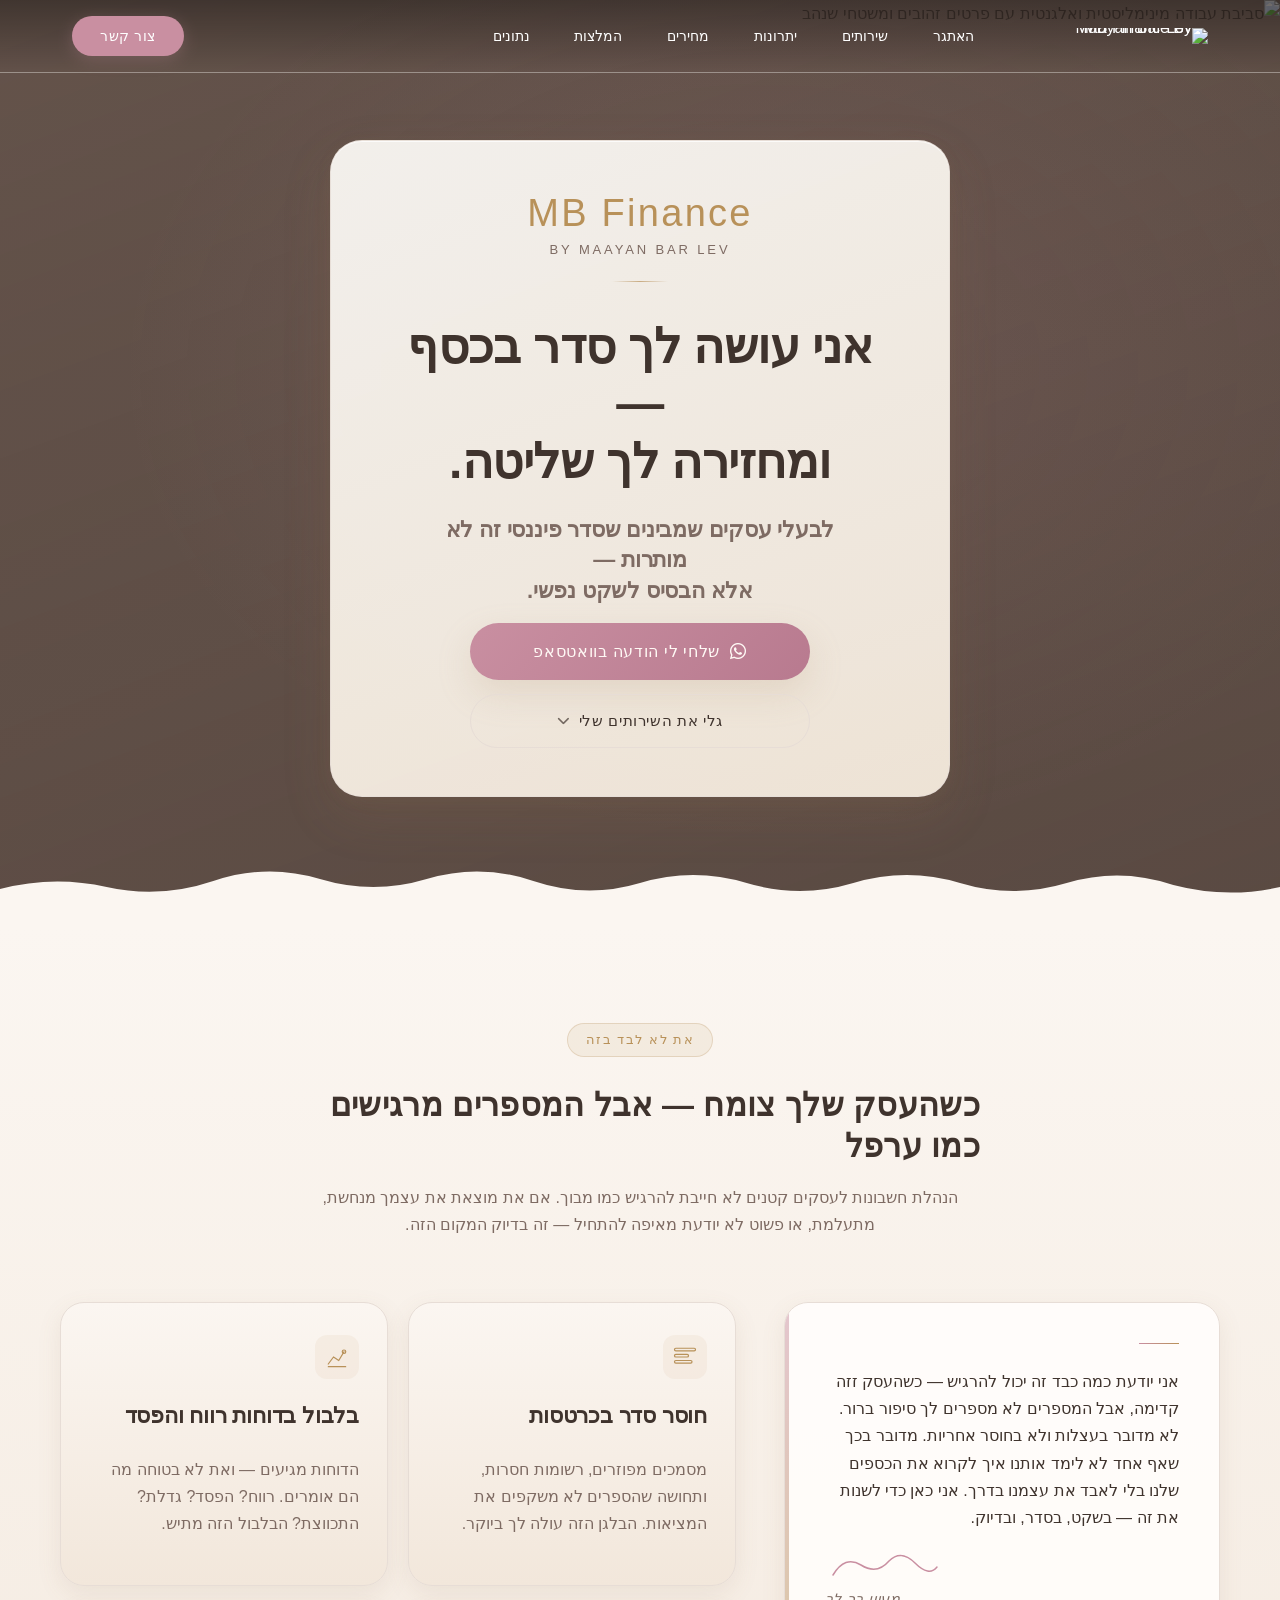
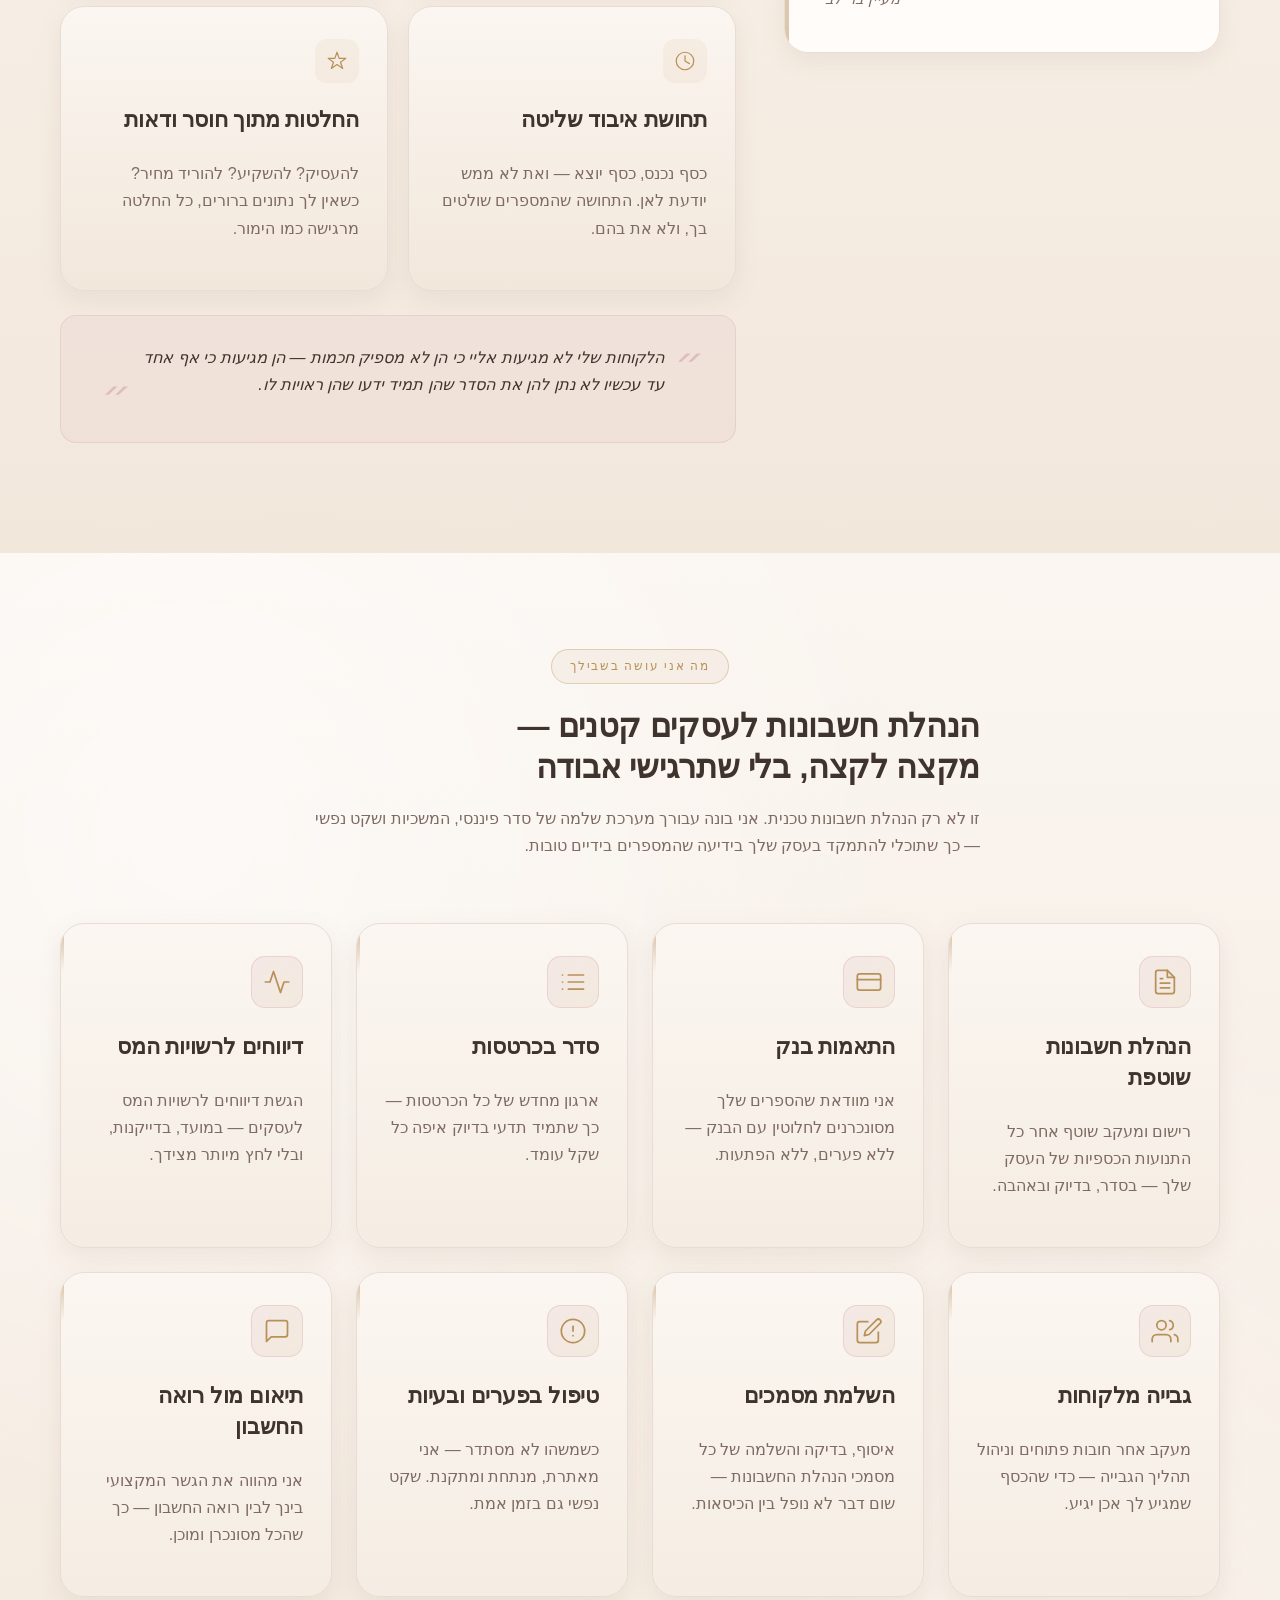
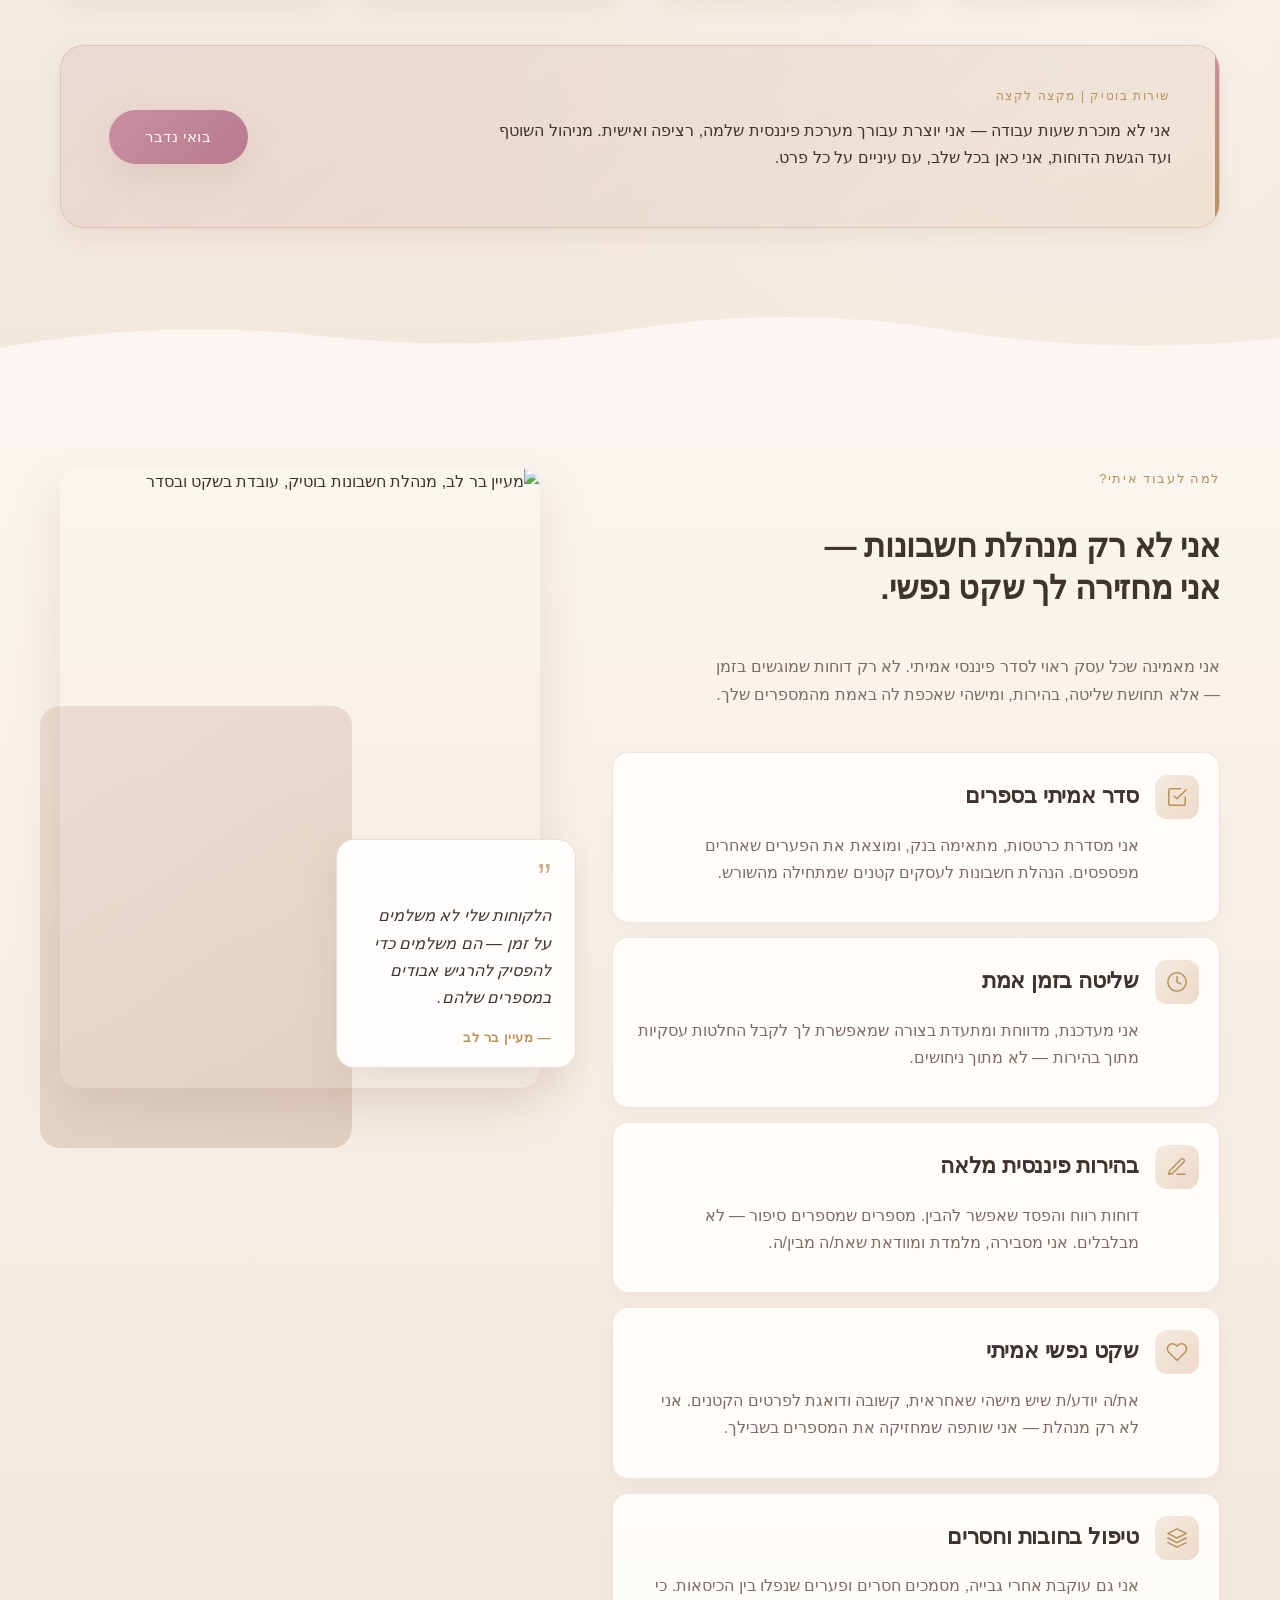
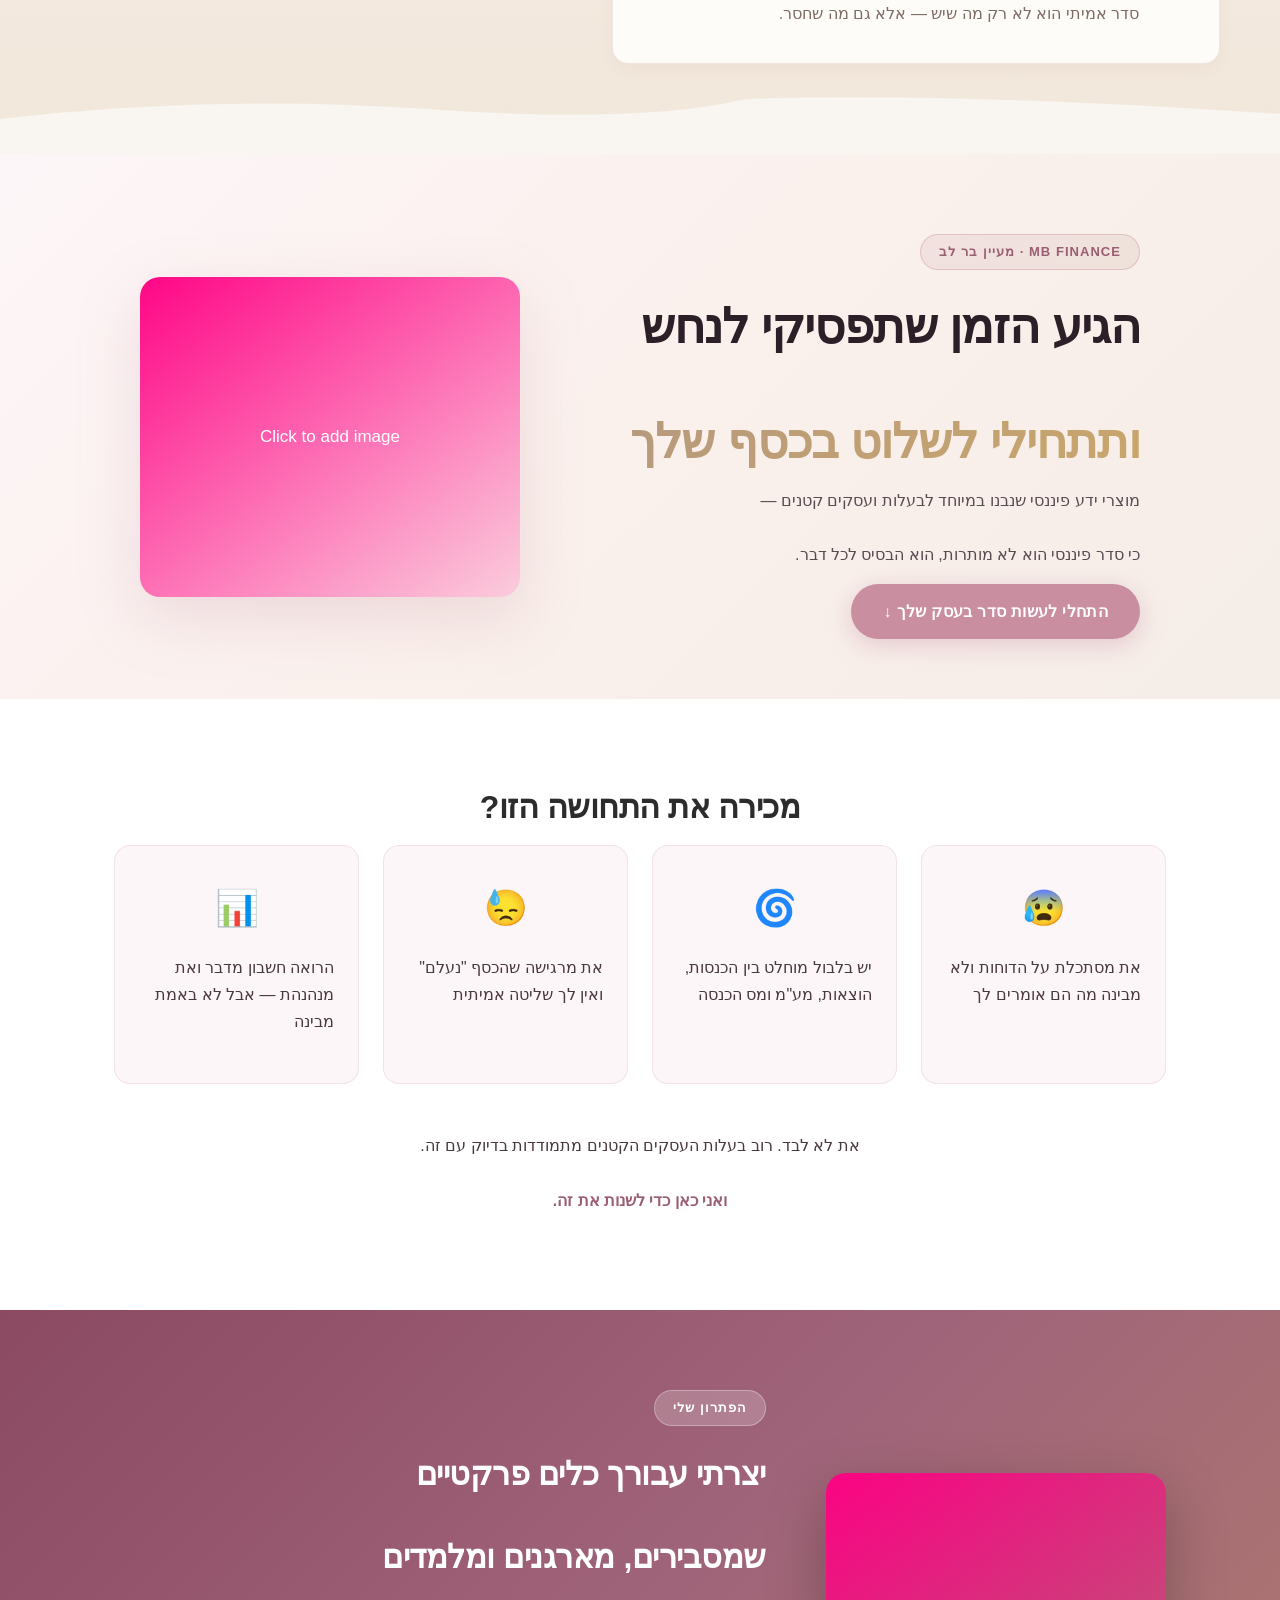
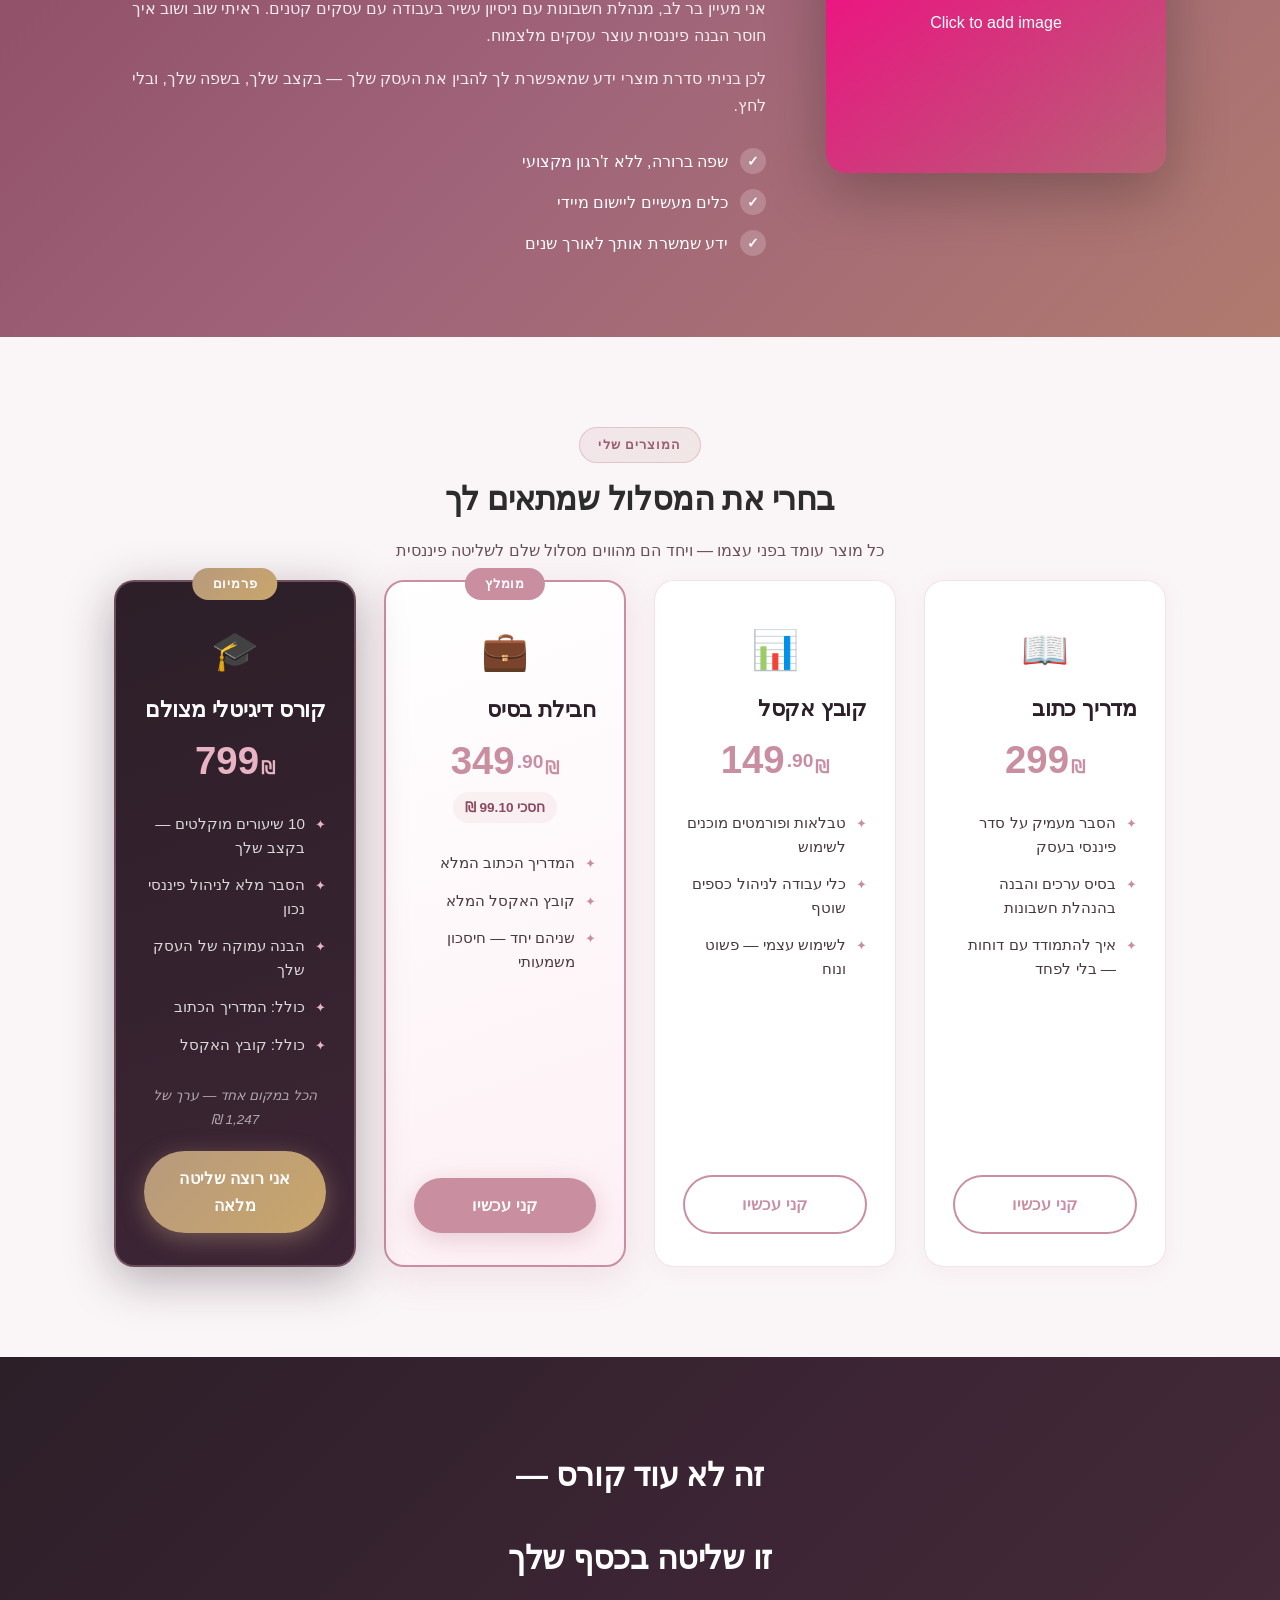
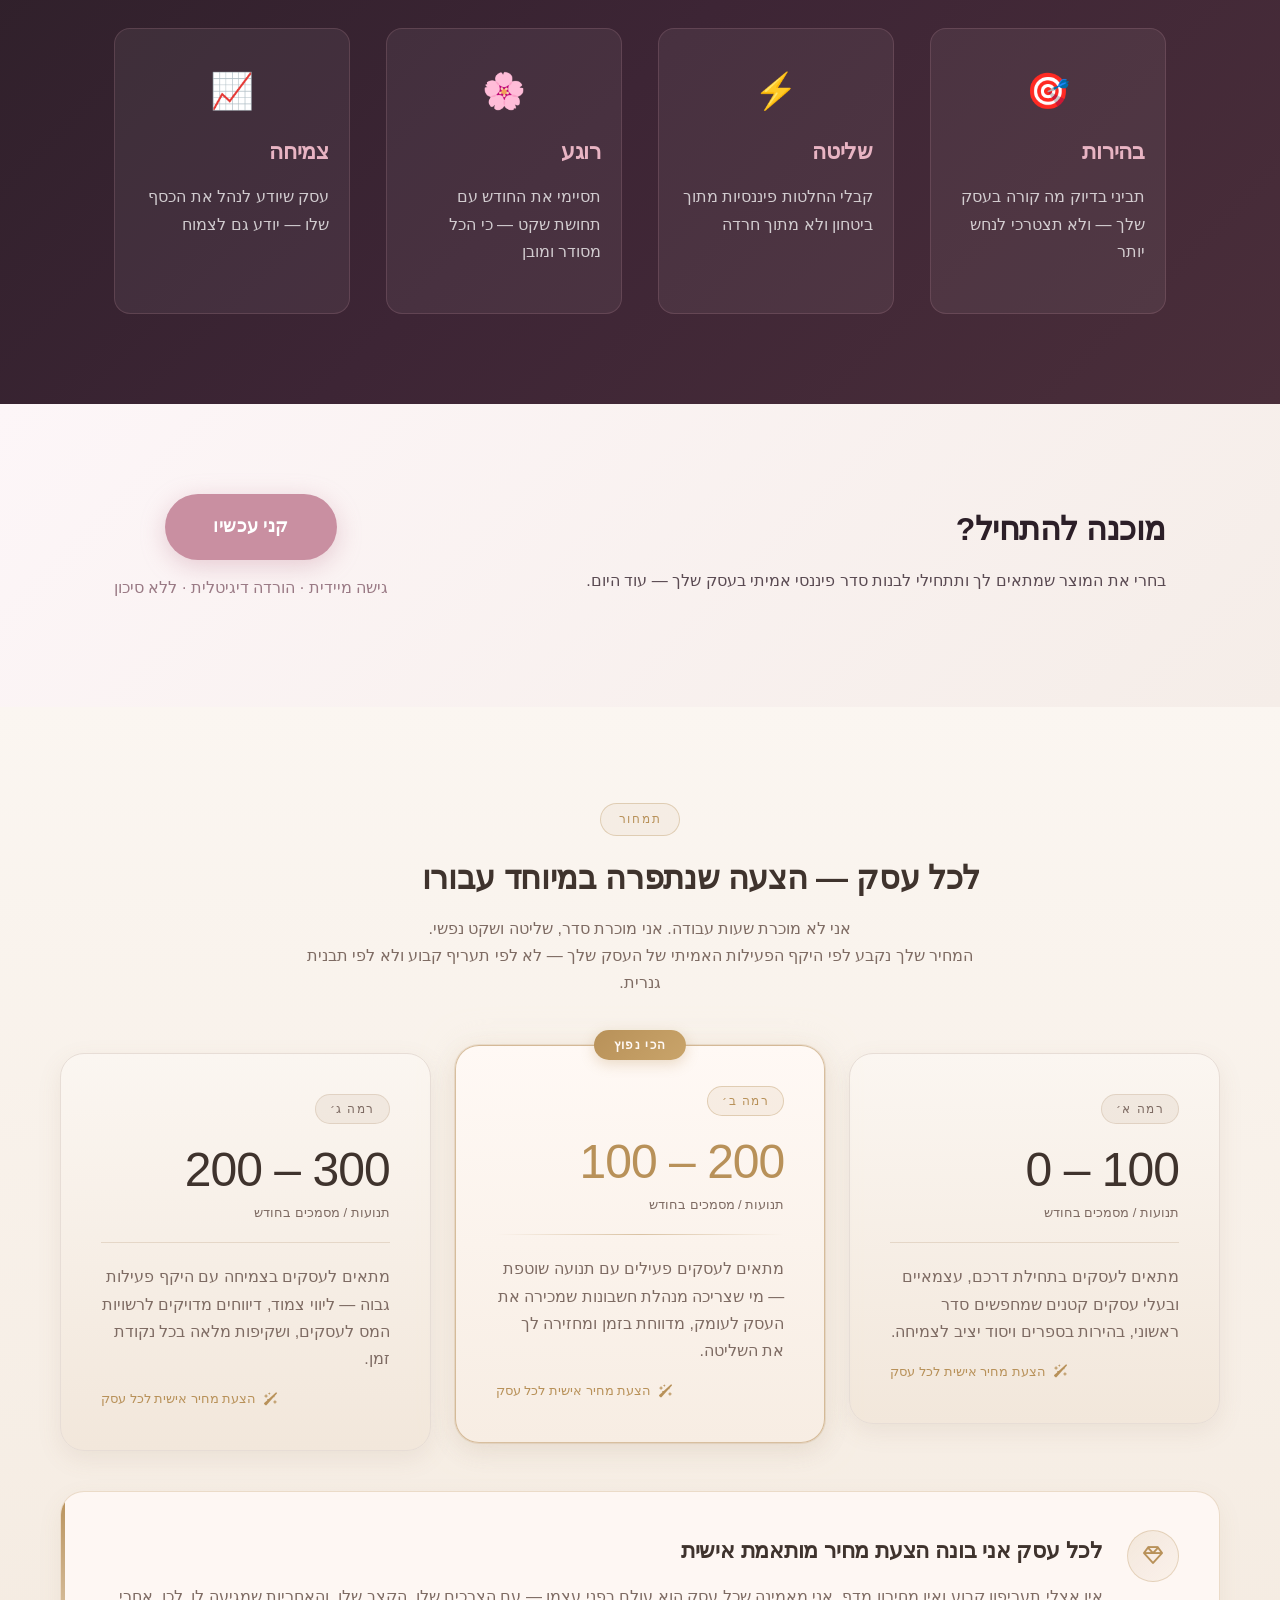
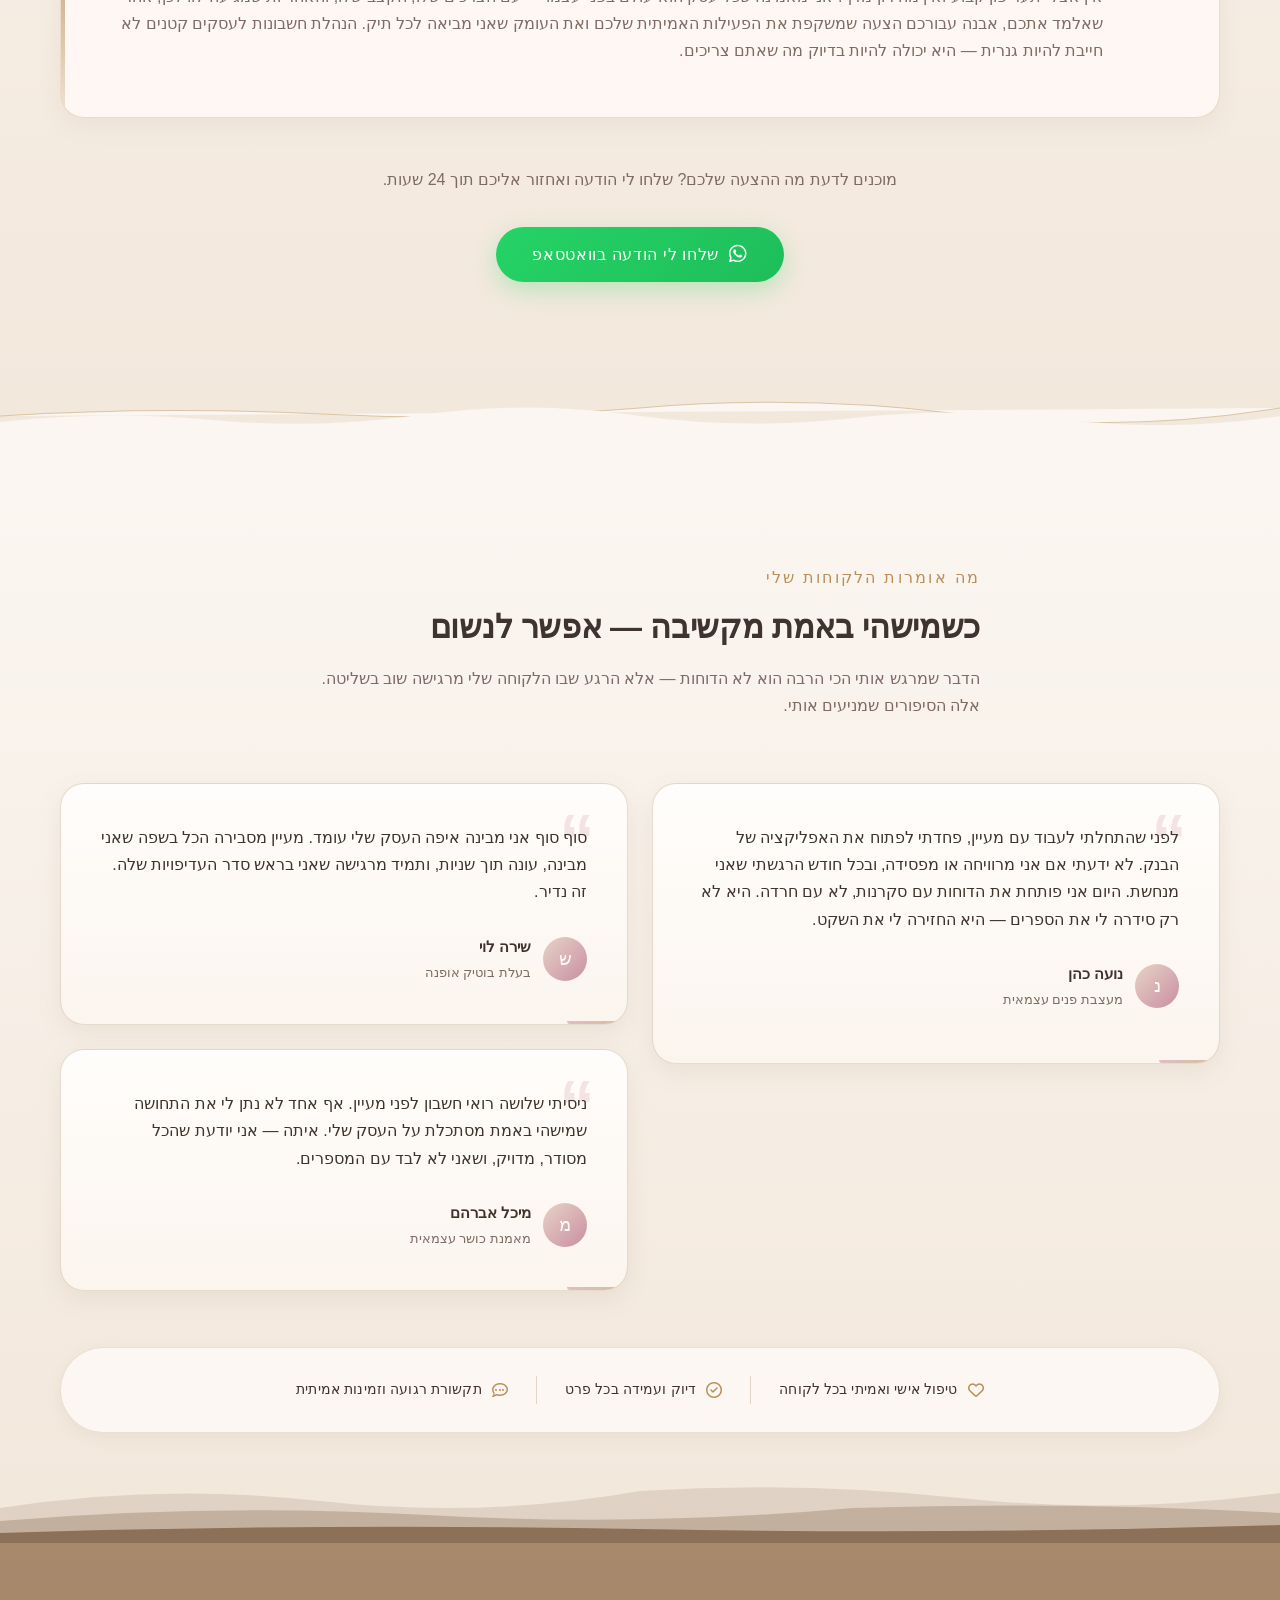
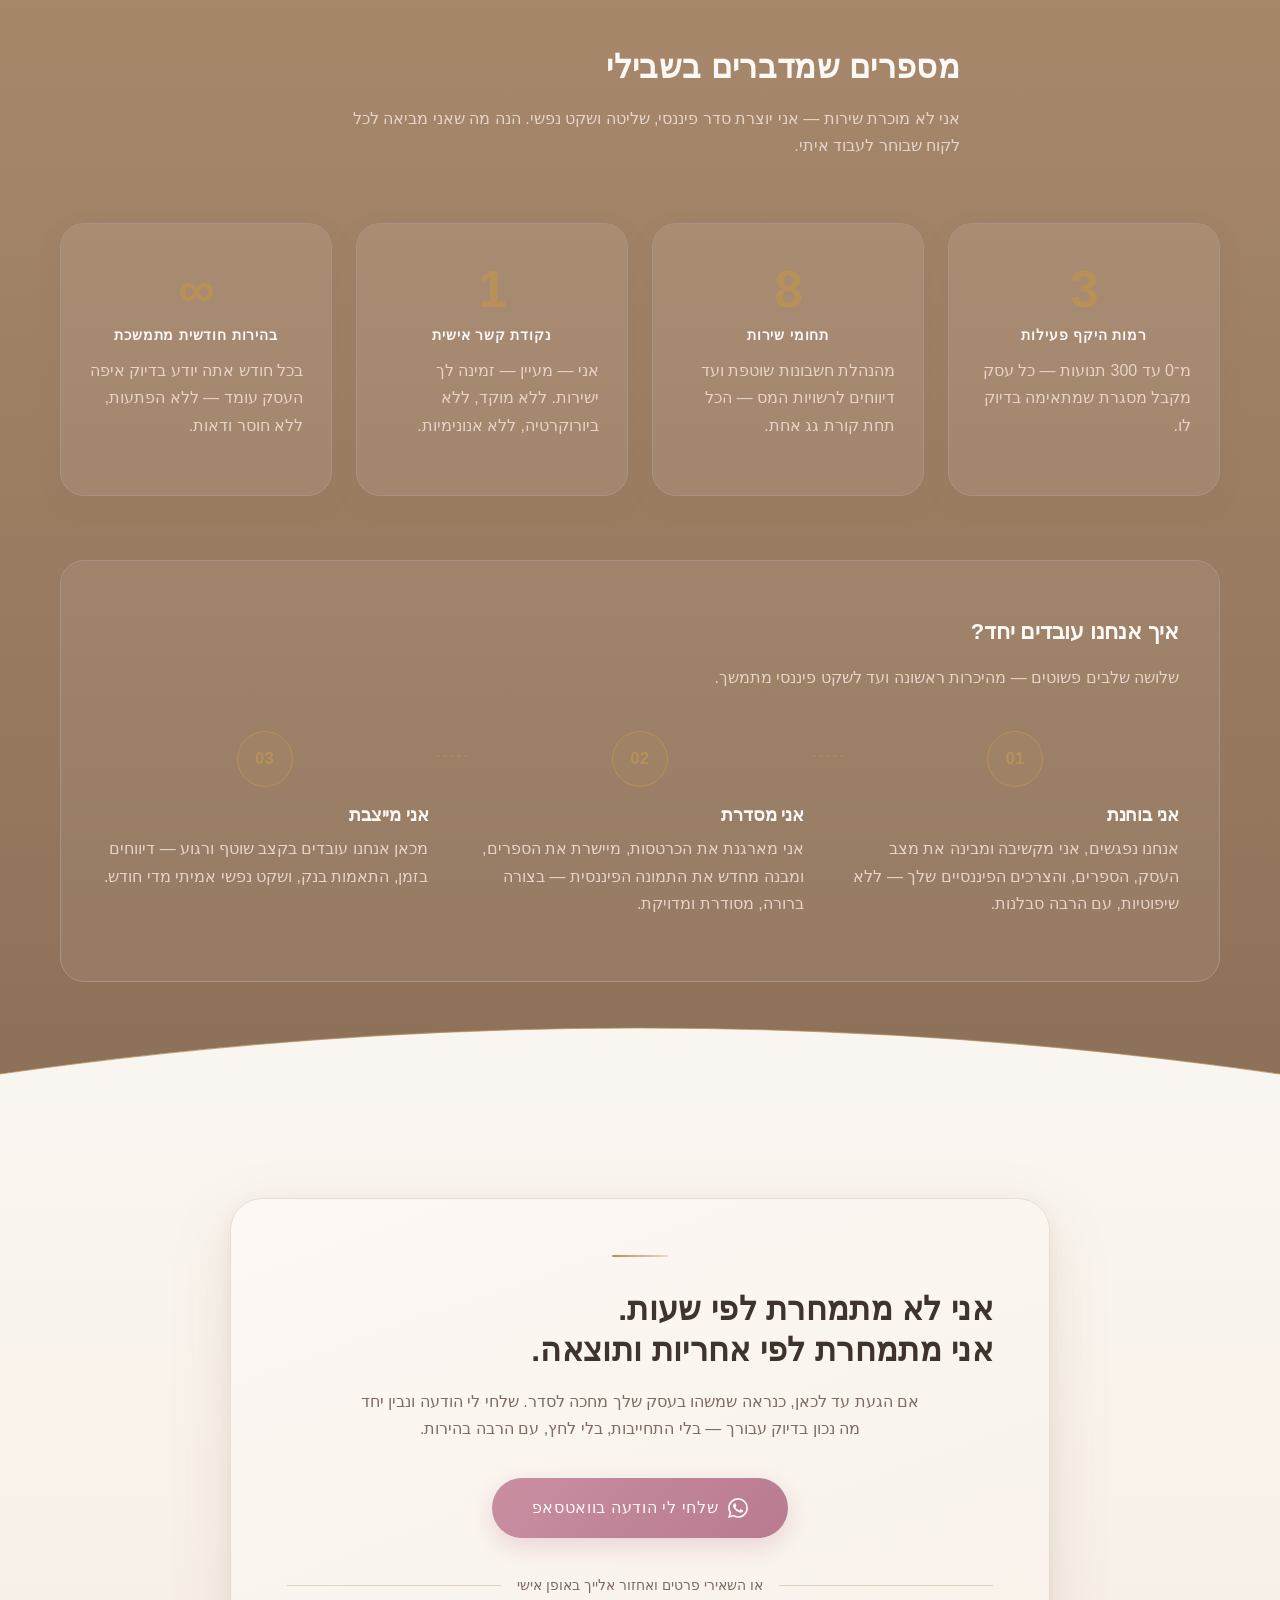
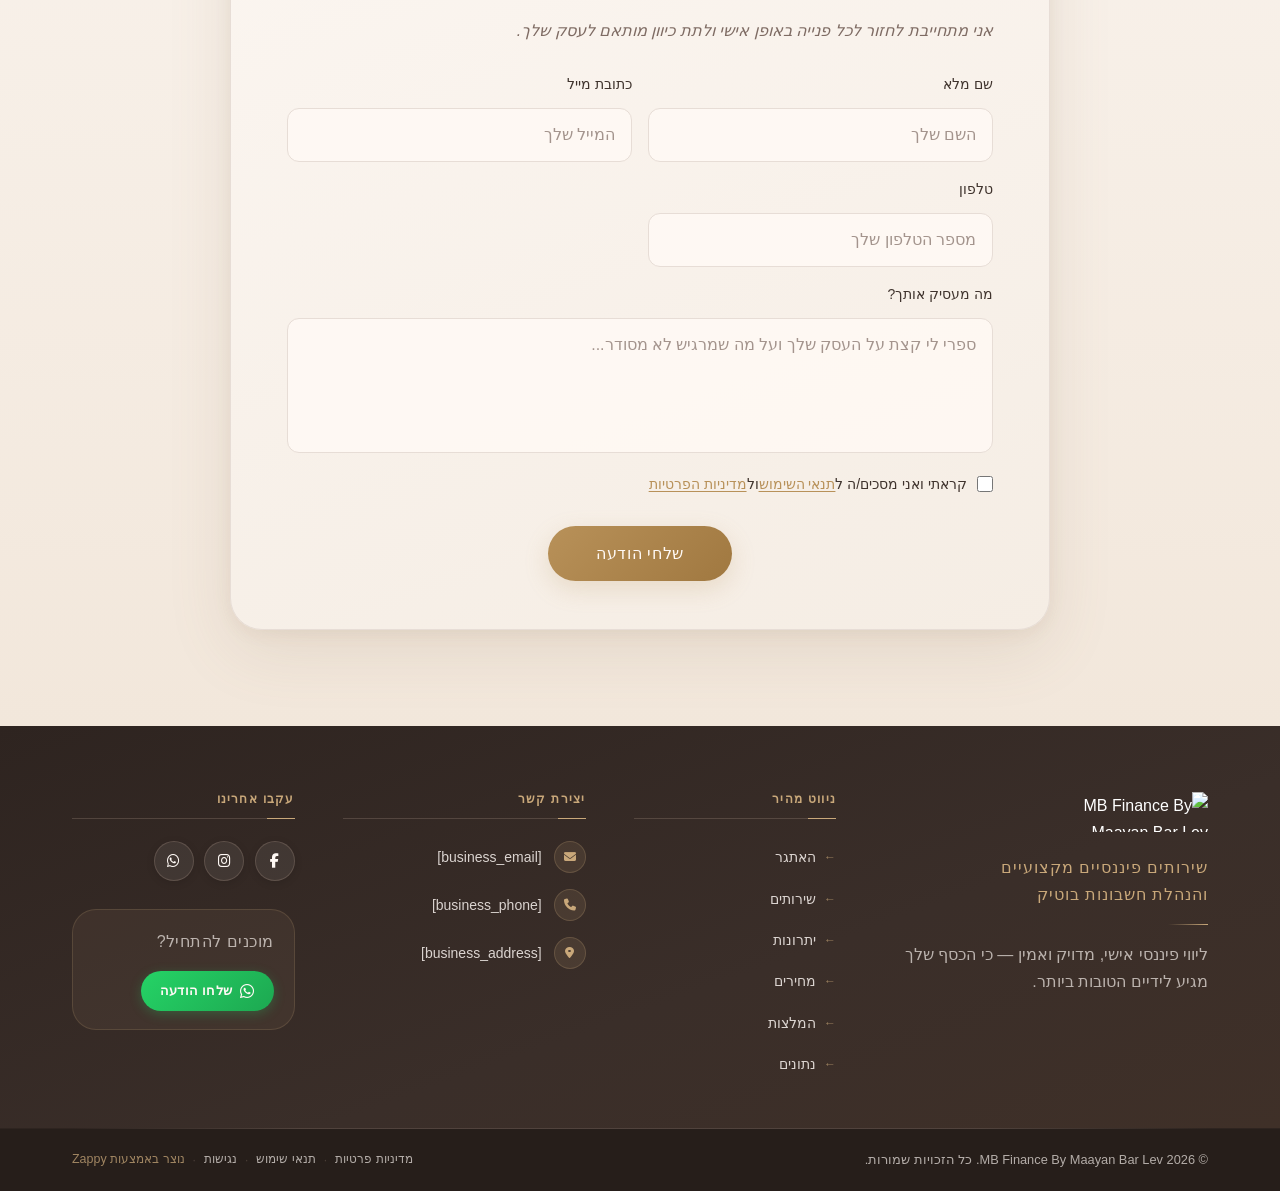
==== commit a48292e5: "Background sync: Progressive GitHub Sync" ====
--- a/public/index.html
+++ b/public/index.html
@@ -1 +1 @@
-<!doctype html><html dir="rtl" lang="he"><head><meta charset="UTF-8"><meta content="width=device-width,initial-scale=1" name="viewport"><meta content="index, follow" name="robots"><title>הנהלת חשבונות לעסקים קטנים — MB Finance By Maayan Bar Lev</title><meta content="MB Finance by Maayan Bar Lev is a high-end boutique accounting service with a deeply personal, feminine, and luxurious brand identity. The brand positions itsel" name="description"><meta content="הנהלת חשבונות לעסקים קטנים, מנהלת חשבונות לעצמאים ובעלי עסקים, דיווחים לרשויות המס לעסקים, התאמות בנק וסדר בספרים לעסק" name="keywords"><link href="/assets/favicon.ico" rel="icon" type="image/x-icon"><link href="/assets/favicon-16x16.png" rel="icon" type="image/png" sizes="16x16"><link href="/assets/favicon-32x32.png" rel="icon" type="image/png" sizes="32x32"><link href="/assets/favicon-48x48.png" rel="icon" type="image/png" sizes="48x48"><link href="/assets/favicon-192x192.png" rel="icon" type="image/png" sizes="192x192"><link href="/assets/favicon-512x512.png" rel="icon" type="image/png" sizes="512x512"><link href="/assets/apple-touch-icon.png" rel="apple-touch-icon"><script>!function(){"use strict";var t="21990d9f-f5af-49b9-a0df-b9c04e49e2e7",e="https://api.zappy5.com/api/analytics/track",a=18e5,n=2592e6,o=!0,i=!0,r=!0;var s=function(){var e="zappy_visitor_"+t,a=null;try{if(a=localStorage.getItem(e)){var o=JSON.parse(a),i=Date.now();if(i-o.created<n)return o.lastSeen=i,localStorage.setItem(e,JSON.stringify(o)),o.id}}catch(t){console.warn("Zappy Analytics: LocalStorage not available")}var r="zv_"+Date.now()+"_"+Math.random().toString(36).substr(2,9);try{localStorage.setItem(e,JSON.stringify({id:r,created:Date.now(),lastSeen:Date.now()}))}catch(t){}return r}(),c=function(){var e="zappy_session_"+t,n=null;try{if(n=sessionStorage.getItem(e)){var o=JSON.parse(n),i=Date.now();if(i-o.timestamp<a)return o.timestamp=i,sessionStorage.setItem(e,JSON.stringify(o)),o.id}}catch(t){console.warn("Zappy Analytics: SessionStorage not available")}var r="zs_"+Date.now()+"_"+Math.random().toString(36).substr(2,9);try{sessionStorage.setItem(e,JSON.stringify({id:r,timestamp:Date.now()}))}catch(t){}return r}();function l(a,n){n=n||{};var o={website_id:t,event_type:a,page_path:window.location.pathname,referrer:document.referrer||"direct",visitor_id:s,session_id:c,metadata:n};if(navigator.sendBeacon){var i=new Blob([JSON.stringify(o)],{type:"application/json"});navigator.sendBeacon(e,i)}else fetch(e,{method:"POST",headers:{"Content-Type":"application/json"},body:JSON.stringify(o),keepalive:!0}).catch(function(t){console.warn("Zappy Analytics: Failed to track event",t)})}o&&l("pageview",{title:document.title,url:window.location.href}),i&&document.addEventListener("click",function(t){var e=t.target;if("BUTTON"===e.tagName||e.closest("button")){var a="BUTTON"===e.tagName?e:e.closest("button");l("click",{element:"button",text:a.textContent.trim().substring(0,100),id:a.id||null,class:a.className||null})}else if("A"===e.tagName||e.closest("a")){var n="A"===e.tagName?e:e.closest("a");l("navigation",{element:"link",text:n.textContent.trim().substring(0,100),href:n.href,external:n.hostname!==window.location.hostname})}},!0),r&&document.addEventListener("submit",function(t){var e=t.target;l("form_submit",{form_id:e.id||null,form_name:e.name||null,form_action:e.action||null,form_method:e.method||"GET"})},!0);var d=Date.now();window.addEventListener("beforeunload",function(){l("page_unload",{time_on_page:Math.floor((Date.now()-d)/1e3),page_path:window.location.pathname})}),window.zappyAnalytics={track:l,getVisitorId:function(){return s},getSessionId:function(){return c}}}()</script><meta content="הנהלת חשבונות לעסקים קטנים — MB Finance By Maayan Bar Lev" property="og:title"><meta content="MB Finance by Maayan Bar Lev is a high-end boutique accounting service with a deeply personal, feminine, and luxurious brand identity. The brand positions itsel" property="og:description"><meta content="website" property="og:type"><meta content="he_IL" property="og:locale"><meta content="summary_large_image" name="twitter:card"><meta content="הנהלת חשבונות לעסקים קטנים — MB Finance By Maayan Bar Lev" name="twitter:title"><meta content="MB Finance by Maayan Bar Lev is a high-end boutique accounting service with a deeply personal, feminine, and luxurious brand identity. The brand positions itsel" name="twitter:description"><link href="https://cdnjs.cloudflare.com/ajax/libs/font-awesome/6.4.0/css/all.min.css" rel="stylesheet"><link href="/assets/favicon.ico" rel="icon" type="image/x-icon"><link href="/assets/favicon-16x16.png" rel="icon" type="image/png" sizes="16x16"><link href="/assets/favicon-32x32.png" rel="icon" type="image/png" sizes="32x32"><link href="/assets/favicon-48x48.png" rel="icon" type="image/png" sizes="48x48"><link href="/assets/favicon-192x192.png" rel="icon" type="image/png" sizes="192x192"><link href="/assets/favicon-512x512.png" rel="icon" type="image/png" sizes="512x512"><link href="/assets/apple-touch-icon.png" rel="apple-touch-icon"><link href="https://cdn.jsdelivr.net/npm/vanilla-cookieconsent@3/dist/cookieconsent.css" rel="stylesheet"><script src="https://cdn.jsdelivr.net/npm/vanilla-cookieconsent@3/dist/cookieconsent.umd.js"></script><script src="https://cdn.jsdelivr.net/gh/mickidum/acc_toolbar/acctoolbar/acctoolbar.min.js"></script><style data-zappy-section-v2-css="true">.index-pricing-section{direction:rtl;background-color:#f8f1ea;background-image:radial-gradient(circle at 15% 20%,rgba(255,255,255,.62) 0,rgba(255,255,255,0) 42%),radial-gradient(circle at 82% 30%,rgba(255,255,255,.45) 0,rgba(255,255,255,0) 36%),linear-gradient(180deg,rgba(255,255,255,.28) 0,rgba(233,222,210,.18) 100%);color:var(--text-dark);padding:90px 24px 80px;position:relative;overflow:visible;font-family:Heebo,Assistant,sans-serif}.index-pricing-section .index-pricing-inner{max-width:1100px;margin:0 auto;display:flex;flex-direction:column;align-items:center;gap:0}.index-pricing-section .index-pricing-label{font-family:Heebo,Assistant,sans-serif;font-size:12px;font-weight:500;letter-spacing:.14em;text-transform:uppercase;color:var(--accent);margin-bottom:18px;text-align:center}.index-pricing-section .index-pricing-heading{font-family:'Cormorant Garamond','David Libre','Noto Serif Hebrew',serif;font-size:34px;font-weight:400;line-height:1.25;color:var(--text-dark);text-align:center;margin:0 0 14px;letter-spacing:.01em}.index-pricing-section .index-pricing-subheading{font-family:Heebo,Assistant,sans-serif;font-size:18px;font-weight:500;line-height:1.4;color:var(--text-muted);text-align:center;margin:0 0 24px}.index-pricing-section .index-pricing-intro{font-size:16px;line-height:1.75;color:var(--text-muted);text-align:center;max-width:620px;margin:0 auto 52px}.index-pricing-section .index-pricing-layout{display:grid;grid-template-columns:1fr 1.55fr;gap:36px;align-items:center;width:100%;margin-bottom:52px}.index-pricing-section .index-pricing-visual{position:relative;display:flex;flex-direction:column;align-items:center;justify-content:center;min-height:280px;padding:40px 24px;background:linear-gradient(135deg,#e6c8bf 0,#d7a79a 100%);border-radius:16px;overflow:hidden;box-shadow:0 12px 32px rgba(142,112,82,.14)}.index-pricing-section .index-pricing-visual-ring{position:absolute;width:220px;height:220px;border-radius:50%;border:1.5px solid rgba(255,255,255,.35);top:50%;left:50%;transform:translate(-50%,-50%);pointer-events:none}.index-pricing-section .index-pricing-visual-petal{position:absolute;width:140px;height:140px;border-radius:50%;border:1px solid rgba(255,255,255,.22);top:50%;left:50%;transform:translate(-50%,-50%);pointer-events:none}.index-pricing-section .index-pricing-visual-icon-wrap{position:relative;z-index:2;width:72px;height:72px;border-radius:50%;background:rgba(255,255,255,.28);display:flex;align-items:center;justify-content:center;color:#fff;margin-bottom:18px;box-shadow:0 4px 16px rgba(183,154,125,.22);backdrop-filter:blur(4px)}.index-pricing-section .index-pricing-visual-label{position:relative;z-index:2;font-family:'Cormorant Garamond','David Libre',serif;font-size:17px;font-weight:500;color:#fff;text-align:center;letter-spacing:.03em;text-shadow:0 1px 8px rgba(100,60,40,.18)}.index-pricing-section .index-pricing-card{background:rgba(255,253,251,.92);border-radius:14px;box-shadow:0 10px 30px rgba(142,112,82,.14);padding:40px 36px 36px;border:1px solid rgba(232,220,207,.7);display:flex;flex-direction:column;gap:0;position:relative}.index-pricing-section .index-pricing-card-badge{display:inline-block;background:linear-gradient(135deg,var(--accent) 0,#c98fa1 100%);color:#fff;font-size:12px;font-weight:600;letter-spacing:.12em;text-transform:uppercase;padding:5px 16px;border-radius:999px;margin-bottom:22px;align-self:flex-start}.index-pricing-section .index-pricing-card-range{font-family:'Cormorant Garamond','David Libre',serif;font-size:54px;font-weight:400;line-height:1;color:var(--text-dark);margin-bottom:6px;letter-spacing:-.01em}.index-pricing-section .index-pricing-card-unit{font-size:14px;color:var(--text-muted);font-weight:400;margin-bottom:22px}.index-pricing-section .index-pricing-card-divider{height:1px;background:linear-gradient(to left,transparent,var(--border-light),transparent);margin-bottom:22px}.index-pricing-section .index-pricing-card-desc{font-size:16px;line-height:1.75;color:var(--text-muted);margin-bottom:20px;text-align:right}.index-pricing-section .index-pricing-card-tag{display:inline-block;font-size:13px;font-weight:500;color:var(--accent);background:rgba(184,145,89,.09);border:1px solid rgba(184,145,89,.22);border-radius:6px;padding:6px 14px;margin-bottom:28px;align-self:flex-start}.index-pricing-section .index-pricing-features{display:flex;flex-direction:row;gap:18px;flex-wrap:wrap}.index-pricing-section .index-pricing-feature-item{display:flex;flex-direction:row;align-items:center;gap:8px;background:rgba(249,246,242,.85);border:1px solid var(--border-light);border-radius:8px;padding:9px 14px;font-size:14px;color:var(--text-dark);font-weight:500}.index-pricing-section .index-pricing-feature-icon{color:var(--primary);display:flex;align-items:center;justify-content:center;flex-shrink:0}.index-pricing-section .index-pricing-philosophy{background:rgba(255,253,251,.78);border:1px solid rgba(199,177,154,.45);border-radius:12px;padding:36px 44px;width:100%;max-width:820px;margin:0 auto 48px;text-align:center;position:relative}.index-pricing-section .index-pricing-philosophy-ornament{font-size:20px;color:var(--accent);margin-bottom:14px;display:block;opacity:.7}.index-pricing-section .index-pricing-philosophy p{font-size:16px;line-height:1.85;color:var(--text-muted);text-align:center;margin:0}.index-pricing-section .index-pricing-cta-block{display:flex;flex-direction:column;align-items:center;gap:22px;text-align:center}.index-pricing-section .index-pricing-cta-lead{font-size:16px;line-height:1.7;color:var(--text-dark);text-align:center;max-width:540px;margin:0}.index-pricing-section .index-pricing-cta-btn{display:inline-flex;flex-direction:row;align-items:center;gap:10px;background:#25d366;color:#fff;font-family:Heebo,Assistant,sans-serif;font-size:15px;font-weight:600;padding:14px 32px;border-radius:999px;text-decoration:none;box-shadow:0 8px 24px rgba(37,211,102,.22);transition:background .22s ease,box-shadow .22s ease,transform .18s ease;letter-spacing:.01em}.index-pricing-section .index-pricing-cta-btn:hover{background:#1ebe5d;box-shadow:0 12px 32px rgba(37,211,102,.3);transform:translateY(-2px)}.index-pricing-section .index-pricing-cta-icon{display:flex;align-items:center;justify-content:center;flex-shrink:0}@media (max-width:900px){.index-pricing-section .index-pricing-layout{grid-template-columns:1fr;gap:28px}.index-pricing-section .index-pricing-visual{min-height:200px;padding:32px 20px}}@media (max-width:768px){.index-pricing-section{padding:70px 16px 60px}.index-pricing-section .index-pricing-heading{font-size:26px}.index-pricing-section .index-pricing-subheading{font-size:16px}.index-pricing-section .index-pricing-intro{margin-bottom:36px}.index-pricing-section .index-pricing-layout{grid-template-columns:1fr!important;gap:22px;margin-bottom:36px}.index-pricing-section .index-pricing-card{padding:28px 22px 26px}.index-pricing-section .index-pricing-card-range{font-size:42px}.index-pricing-section .index-pricing-features{gap:10px}.index-pricing-section .index-pricing-feature-item{font-size:13px;padding:8px 11px}.index-pricing-section .index-pricing-philosophy{padding:26px 20px;margin-bottom:34px}.index-pricing-section .index-pricing-cta-btn{font-size:14px;padding:13px 24px}}</style><style data-zappy-section-v2-css="true">.index-stats-section{position:relative;background-color:#f8f1ea;background-image:radial-gradient(circle at 20% 20%,rgba(255,255,255,.6) 0,rgba(255,255,255,0) 42%),radial-gradient(circle at 80% 30%,rgba(255,255,255,.45) 0,rgba(255,255,255,0) 36%),linear-gradient(180deg,rgba(255,255,255,.28) 0,rgba(233,222,210,.18) 100%);color:var(--text-dark);padding:90px 24px 80px;direction:rtl;overflow:hidden;font-family:Heebo,Assistant,sans-serif}.index-stats-section .stats-deco{position:absolute;border-radius:50%;pointer-events:none;z-index:0}.index-stats-section .stats-deco--top{width:340px;height:340px;background:radial-gradient(circle,rgba(201,143,161,.13) 0,transparent 70%);top:-80px;inset-inline-end:-60px}.index-stats-section .stats-deco--bottom{width:280px;height:280px;background:radial-gradient(circle,rgba(184,145,89,.1) 0,transparent 70%);bottom:-60px;inset-inline-start:-40px}.index-stats-section .process-wrapper,.index-stats-section .stats-header,.index-stats-section .stats-metrics-wrapper{max-width:1100px;margin-inline:auto;position:relative;z-index:1}.index-stats-section .stats-label{display:inline-block;font-size:.75rem;font-weight:600;letter-spacing:.12em;text-transform:uppercase;color:var(--accent);background:rgba(184,145,89,.1);border:1px solid rgba(184,145,89,.25);padding:5px 14px;border-radius:999px;margin-bottom:16px}.index-stats-section .stats-header{text-align:center;margin-bottom:56px}.index-stats-section .stats-title{font-family:Fraunces,'Cormorant Garamond','David Libre','Noto Serif Hebrew',serif;font-size:2rem;font-weight:600;color:var(--text-dark);line-height:1.3;margin:0 0 16px}.index-stats-section .stats-subtitle{font-size:1rem;color:var(--text-muted);line-height:1.7;max-width:600px;margin-inline:auto;text-align:center}.index-stats-section .stats-metrics-wrapper{display:grid;grid-template-columns:repeat(4,1fr);gap:20px;margin-bottom:72px}.index-stats-section .stat-card{background:#fff;border:1px solid var(--border-light);border-radius:16px;padding:28px 24px;text-align:right;box-shadow:0 8px 24px rgba(142,112,82,.08);transition:transform .25s ease,box-shadow .25s ease;position:relative;overflow:hidden}.index-stats-section .stat-card::before{content:'';position:absolute;top:0;inset-inline-end:0;width:60px;height:4px;background:linear-gradient(90deg,var(--primary),var(--accent));border-radius:0 16px 0 4px}.index-stats-section .stat-card:hover{transform:translateY(-4px);box-shadow:0 16px 36px rgba(142,112,82,.14)}.index-stats-section .stat-card--accent{background:linear-gradient(145deg,#fbf0ec 0,#f5e4d8 100%);border-color:rgba(201,143,161,.3)}.index-stats-section .stat-number{font-family:Fraunces,'Cormorant Garamond',serif;font-size:3.5rem;font-weight:700;color:var(--primary);line-height:1;margin-bottom:6px}.index-stats-section .stat-icon-wrap{width:44px;height:44px;background:linear-gradient(135deg,rgba(201,143,161,.18),rgba(184,145,89,.12));border-radius:12px;display:flex;align-items:center;justify-content:center;margin-bottom:12px;color:var(--primary);font-size:1.1rem}.index-stats-section .stat-tag{font-size:.7rem;font-weight:700;letter-spacing:.1em;text-transform:uppercase;color:var(--accent);margin-bottom:4px}.index-stats-section .stat-category{font-family:Fraunces,'Cormorant Garamond',serif;font-size:1.1rem;font-weight:600;color:var(--text-dark);margin-bottom:10px;line-height:1.3}.index-stats-section .stat-desc{font-size:.875rem;color:var(--text-muted);line-height:1.6;margin:0}.index-stats-section .process-wrapper{background:#fff;border-radius:24px;padding:52px 48px;box-shadow:0 12px 40px rgba(142,112,82,.1);border:1px solid var(--border-light)}.index-stats-section .process-header{text-align:center;margin-bottom:48px}.index-stats-section .process-title{font-family:Fraunces,'Cormorant Garamond','David Libre','Noto Serif Hebrew',serif;font-size:1.6rem;font-weight:600;color:var(--text-dark);line-height:1.35;margin:0 0 12px}.index-stats-section .process-intro{font-size:1rem;color:var(--text-muted);line-height:1.7;max-width:500px;margin-inline:auto;text-align:center}.index-stats-section .process-steps{display:flex;flex-direction:row;align-items:flex-start;gap:0}.index-stats-section .process-step{flex:1;display:flex;flex-direction:column;align-items:flex-end;text-align:right;padding:0 20px;position:relative}.index-stats-section .step-number-wrap{margin-bottom:16px}.index-stats-section .step-number{font-family:Fraunces,'Cormorant Garamond',serif;font-size:2.8rem;font-weight:700;color:var(--border-light);line-height:1;display:block}.index-stats-section .step-icon{width:50px;height:50px;background:linear-gradient(135deg,rgba(201,143,161,.2),rgba(184,145,89,.15));border-radius:14px;display:flex;align-items:center;justify-content:center;color:var(--primary);font-size:1.2rem;margin-bottom:14px;border:1px solid rgba(201,143,161,.25)}.index-stats-section .step-content{display:flex;flex-direction:column;align-items:flex-end}.index-stats-section .step-title{font-family:Fraunces,'Cormorant Garamond',serif;font-size:1.2rem;font-weight:600;color:var(--text-dark);margin:0 0 10px;line-height:1.4}.index-stats-section .step-desc{font-size:.9rem;color:var(--text-muted);line-height:1.65;margin:0;max-width:260px;text-align:right}.index-stats-section .step-connector{display:flex;flex-direction:column;align-items:center;justify-content:flex-start;padding-top:54px;flex-shrink:0;width:48px}.index-stats-section .connector-line{width:1px;height:40px;background:linear-gradient(180deg,var(--border-light),var(--primary));margin-bottom:6px}.index-stats-section .connector-dot{width:8px;height:8px;border-radius:50%;background:var(--primary);opacity:.5}@media (max-width:1024px){.index-stats-section .stats-metrics-wrapper{grid-template-columns:repeat(2,1fr)}.index-stats-section .process-steps{flex-direction:column;align-items:stretch}.index-stats-section .process-step{align-items:flex-end;padding:0;border-bottom:1px solid var(--border-light);padding-bottom:28px;margin-bottom:28px}.index-stats-section .process-step:last-child{border-bottom:none;margin-bottom:0;padding-bottom:0}.index-stats-section .step-connector{display:none}.index-stats-section .step-desc{max-width:100%}}@media (max-width:768px){.index-stats-section{padding:60px 16px 60px}.index-stats-section .stats-metrics-wrapper{grid-template-columns:1fr!important;gap:14px;margin-bottom:40px}.index-stats-section .stat-card{padding:22px 18px}.index-stats-section .stats-title{font-size:1.6rem}.index-stats-section .stats-header{margin-bottom:36px}.index-stats-section .process-wrapper{padding:32px 20px;border-radius:16px}.index-stats-section .process-header{margin-bottom:32px}.index-stats-section .process-title{font-size:1.35rem}.index-stats-section .step-number{font-size:2rem}.index-stats-section .stats-deco--bottom,.index-stats-section .stats-deco--top{display:none}}</style><style data-zappy-section-v2-css="true">.index-problem-section{position:relative;overflow:visible;background-color:#f2e7db;background-image:radial-gradient(circle at 10% 15%,rgba(201,143,161,.13) 0,transparent 45%),radial-gradient(circle at 85% 75%,rgba(184,145,89,.1) 0,transparent 40%),linear-gradient(180deg,#fbf6f1 0,#f2e7db 100%);color:var(--text-dark);padding:90px 24px 110px;direction:rtl}.index-problem-section .prob-blob{position:absolute;border-radius:50%;pointer-events:none;z-index:0}.index-problem-section .prob-blob-1{width:420px;height:420px;top:-60px;inset-inline-end:-80px;background:radial-gradient(circle,rgba(201,143,161,.12) 0,transparent 70%)}.index-problem-section .prob-blob-2{width:320px;height:320px;bottom:80px;inset-inline-start:-60px;background:radial-gradient(circle,rgba(184,145,89,.09) 0,transparent 70%)}.index-problem-section .prob-container{position:relative;z-index:1;max-width:1200px;margin:0 auto}.index-problem-section .prob-eyebrow{display:inline-block;font-family:Heebo,Assistant,sans-serif;font-size:13px;font-weight:600;letter-spacing:.12em;text-transform:uppercase;color:var(--primary);background:rgba(201,143,161,.12);border:1px solid rgba(201,143,161,.3);border-radius:999px;padding:5px 16px;margin-bottom:18px}.index-problem-section .prob-intro{text-align:center;max-width:760px;margin:0 auto 64px}.index-problem-section .prob-main-heading{font-family:'Cormorant Garamond','David Libre','Noto Serif Hebrew',serif;font-size:34px;font-weight:400;line-height:1.25;color:#5f4736;margin:0 0 20px;letter-spacing:.01em}.index-problem-section .prob-lead{font-family:Heebo,Assistant,sans-serif;font-size:16px;line-height:1.8;color:var(--text-muted);max-width:620px;margin:0 auto;text-align:center}.index-problem-section .prob-body{display:grid;grid-template-columns:1fr 1.15fr;gap:56px;align-items:start;direction:rtl}.index-problem-section .prob-visual-col{position:relative}.index-problem-section .prob-image-card{position:relative;border-radius:14px;overflow:hidden;box-shadow:0 20px 48px rgba(142,112,82,.18)}.index-problem-section .prob-image-card img{display:block;width:100%;height:480px;object-fit:cover;border-radius:14px}.index-problem-section .prob-quote-card{position:absolute;bottom:-28px;inset-inline-start:-28px;background:rgba(255,253,251,.96);border:1px solid rgba(232,220,207,.8);border-radius:12px;padding:24px 28px;max-width:300px;box-shadow:0 12px 32px rgba(142,112,82,.16);z-index:3}.index-problem-section .prob-quote-mark{display:block;font-family:'Cormorant Garamond',serif;font-size:36px;line-height:1;color:var(--primary);margin-bottom:4px}.index-problem-section .prob-quote-close{margin-top:4px;margin-bottom:8px}.index-problem-section .prob-quote-text{font-family:Heebo,Assistant,sans-serif;font-size:14px;line-height:1.7;color:#7a614c;margin:0;font-style:normal;text-align:right}.index-problem-section .prob-quote-author{display:block;font-family:'Cormorant Garamond','David Libre',serif;font-size:15px;font-weight:600;color:var(--accent);font-style:normal;text-align:right;margin-top:10px}.index-problem-section .prob-content-col{padding-top:8px}.index-problem-section .prob-empathy-text{font-family:Heebo,Assistant,sans-serif;font-size:16px;line-height:1.85;color:var(--text-muted);text-align:right;margin:0 0 40px;padding:24px 28px;background:rgba(255,253,251,.78);border:1px solid rgba(199,177,154,.35);border-radius:10px;border-inline-start:3px solid var(--primary);box-shadow:0 8px 24px rgba(142,112,82,.08)}.index-problem-section .prob-pain-list{list-style:none;margin:0;padding:0;display:flex;flex-direction:column;gap:20px}.index-problem-section .prob-pain-item{display:grid;grid-template-columns:52px 1fr;gap:0 16px;align-items:start;background:rgba(255,253,251,.92);border:1px solid rgba(232,220,207,.7);border-radius:10px;padding:20px 22px;box-shadow:0 6px 18px rgba(142,112,82,.08);transition:box-shadow .25s ease,transform .25s ease}.index-problem-section .prob-pain-item:hover{box-shadow:0 12px 32px rgba(142,112,82,.14);transform:translateY(-2px)}.index-problem-section .prob-pain-icon-wrap{display:flex;align-items:center;justify-content:center;width:48px;height:48px;border-radius:50%;background:linear-gradient(135deg,rgba(201,143,161,.15) 0,rgba(184,145,89,.12) 100%);color:var(--primary);flex-shrink:0}.index-problem-section .prob-pain-body{display:flex;flex-direction:column;gap:6px}.index-problem-section .prob-pain-title{font-family:'Cormorant Garamond','David Libre','Noto Serif Hebrew',serif;font-size:20px;font-weight:600;line-height:1.3;color:#5f4736;margin:0;text-align:right}.index-problem-section .prob-pain-desc{font-family:Heebo,Assistant,sans-serif;font-size:14px;line-height:1.7;color:var(--text-muted);margin:0;text-align:right}.index-problem-section .prob-divider-wrapper{position:absolute;bottom:0;left:0;width:100%;height:70px;pointer-events:none;z-index:5}.index-problem-section .prob-divider-wrapper svg{display:block;width:100%;height:100%}@media (max-width:1024px){.index-problem-section .prob-body{grid-template-columns:1fr 1fr;gap:36px}.index-problem-section .prob-quote-card{inset-inline-start:-14px;max-width:260px}}@media (max-width:768px){.index-problem-section{padding:80px 16px 90px}.index-problem-section .prob-blob-1,.index-problem-section .prob-blob-2{display:none}.index-problem-section .prob-intro{margin-bottom:40px}.index-problem-section .prob-main-heading{font-size:26px}.index-problem-section .prob-body{grid-template-columns:1fr;gap:36px}.index-problem-section .prob-content-col{padding-top:0}.index-problem-section .prob-image-card img{height:300px}.index-problem-section .prob-quote-card{position:static;margin-top:16px;max-width:100%;border-radius:10px}.index-problem-section .prob-pain-item{grid-template-columns:44px 1fr;gap:0 12px;padding:16px}.index-problem-section .prob-pain-icon-wrap{width:40px;height:40px}.index-problem-section .prob-pain-title{font-size:18px}.index-problem-section .prob-empathy-text{padding:18px 20px}}</style><style data-zappy-section-v2-css="true">.index-benefits-section{position:relative;background-color:#f8f1ea;background-image:radial-gradient(circle at 20% 20%,rgba(255,255,255,.6) 0,rgba(255,255,255,0) 42%),radial-gradient(circle at 80% 30%,rgba(255,255,255,.45) 0,rgba(255,255,255,0) 36%),linear-gradient(180deg,rgba(255,255,255,.28) 0,rgba(233,222,210,.18) 100%);color:var(--text-dark);padding:100px 24px 80px;overflow:hidden;direction:rtl;font-family:Heebo,Assistant,sans-serif}.index-benefits-section .ibs-bg-pattern{position:absolute;inset:0;background-image:radial-gradient(circle at 10% 80%,rgba(201,143,161,.08) 0,transparent 45%),radial-gradient(circle at 90% 10%,rgba(184,145,89,.07) 0,transparent 40%);pointer-events:none;z-index:0}.index-benefits-section .ibs-container{max-width:1200px;margin:0 auto;position:relative;z-index:1}.index-benefits-section .ibs-header{text-align:center;margin-bottom:60px;max-width:680px;margin-inline:auto;margin-bottom:60px}.index-benefits-section .ibs-eyebrow{display:inline-block;font-family:Heebo,Assistant,sans-serif;font-size:13px;font-weight:600;letter-spacing:.12em;text-transform:uppercase;color:var(--accent);margin-bottom:16px;position:relative;padding:0 20px}.index-benefits-section .ibs-eyebrow::after,.index-benefits-section .ibs-eyebrow::before{content:'';position:absolute;top:50%;width:30px;height:1px;background:var(--accent);opacity:.5}.index-benefits-section .ibs-eyebrow::before{inset-inline-end:100%;margin-inline-end:-20px}.index-benefits-section .ibs-eyebrow::after{inset-inline-start:100%;margin-inline-start:-20px}.index-benefits-section .ibs-title{font-family:'Cormorant Garamond','David Libre','Noto Serif Hebrew',Georgia,serif;font-size:34px;font-weight:400;line-height:1.25;color:#5f4736;margin:0 0 20px;letter-spacing:-.01em;text-align:center;max-width:none!important}.index-benefits-section .ibs-title-break{display:block;color:var(--primary);font-style:italic}.index-benefits-section .ibs-intro{font-size:16px;line-height:1.8;color:#7a614c;text-align:center;margin:0;max-width:none!important}.index-benefits-section .ibs-grid{display:grid;grid-template-columns:repeat(3,1fr);gap:24px;direction:rtl}.index-benefits-section .ibs-card{background:rgba(255,253,251,.92);border-radius:10px;box-shadow:0 10px 30px rgba(142,112,82,.14);border:1px solid rgba(232,220,207,.7);padding:32px 28px 28px;position:relative;overflow:hidden;transition:transform .3s ease,box-shadow .3s ease;display:flex;flex-direction:column;gap:0}.index-benefits-section .ibs-card:hover{transform:translateY(-4px);box-shadow:0 20px 48px rgba(142,112,82,.18)}.index-benefits-section .ibs-card--featured{background:linear-gradient(135deg,rgba(255,253,251,.97) 0,rgba(242,231,219,.85) 100%);border-color:rgba(201,143,161,.3)}.index-benefits-section .ibs-card--accent{background:linear-gradient(135deg,rgba(255,253,251,.97) 0,rgba(231,211,199,.7) 100%);border-color:rgba(184,145,89,.25)}.index-benefits-section .ibs-card--wide{grid-column:span 3;flex-direction:row;align-items:flex-start;gap:28px}.index-benefits-section .ibs-card--wide .ibs-card-icon-wrap{flex-shrink:0;margin-bottom:0}.index-benefits-section .ibs-card--wide .ibs-card-content{flex:1}.index-benefits-section .ibs-card--wide .ibs-card-accent-line{position:absolute;bottom:0;inset-inline-start:0;width:100%;height:3px;border-radius:0 0 10px 10px}.index-benefits-section .ibs-card-icon-wrap{width:54px;height:54px;border-radius:12px;background:linear-gradient(135deg,rgba(201,143,161,.15) 0,rgba(184,145,89,.1) 100%);border:1px solid rgba(201,143,161,.25);display:flex;align-items:center;justify-content:center;margin-bottom:20px;color:var(--accent);flex-shrink:0}.index-benefits-section .ibs-icon{width:24px;height:24px;color:var(--accent)}.index-benefits-section .ibs-card-content{flex:1}.index-benefits-section .ibs-card-title{font-family:'Cormorant Garamond','David Libre','Noto Serif Hebrew',Georgia,serif;font-size:22px;font-weight:500;line-height:1.3;color:#5f4736;margin:0 0 12px;text-align:start}.index-benefits-section .ibs-card-text{font-size:16px;line-height:1.75;color:#7a614c;margin:0;text-align:start}.index-benefits-section .ibs-card-accent-line{position:absolute;bottom:0;inset-inline-start:0;width:50px;height:3px;background:linear-gradient(90deg,var(--primary),var(--accent));border-radius:0 3px 0 10px}.index-benefits-section .ibs-card--featured .ibs-card-accent-line{background:linear-gradient(90deg,var(--primary),rgba(201,143,161,.4))}.index-benefits-section .ibs-card--accent .ibs-card-accent-line{background:linear-gradient(90deg,var(--accent),rgba(184,145,89,.4))}.index-benefits-section .ibs-closing{margin-top:60px;text-align:center}.index-benefits-section .ibs-closing-inner{display:inline-flex;flex-direction:column;align-items:center;gap:16px;max-width:560px}.index-benefits-section .ibs-closing-ornament{display:flex;align-items:center;gap:10px;color:var(--primary);opacity:.5}.index-benefits-section .ibs-closing-text{font-family:'Cormorant Garamond','David Libre','Noto Serif Hebrew',Georgia,serif;font-size:18px;font-style:italic;line-height:1.7;color:#7a614c;text-align:center;margin:0;max-width:none!important}@media (max-width:960px){.index-benefits-section .ibs-grid{grid-template-columns:repeat(2,1fr)}.index-benefits-section .ibs-card--wide{grid-column:span 2;flex-direction:column;gap:0}.index-benefits-section .ibs-card--wide .ibs-card-icon-wrap{margin-bottom:20px}}@media (max-width:768px){.index-benefits-section{padding:100px 16px 60px}.index-benefits-section .ibs-header{margin-bottom:40px}.index-benefits-section .ibs-title{font-size:26px}.index-benefits-section .ibs-grid{grid-template-columns:1fr!important;gap:16px}.index-benefits-section .ibs-card--wide{grid-column:span 1!important;flex-direction:column;gap:0}.index-benefits-section .ibs-card--wide .ibs-card-icon-wrap{margin-bottom:20px}.index-benefits-section .ibs-card{padding:24px 20px 22px}.index-benefits-section .ibs-closing{margin-top:40px}.index-benefits-section .ibs-closing-text{font-size:16px}.index-benefits-section .ibs-eyebrow::after,.index-benefits-section .ibs-eyebrow::before{display:none}}</style><style data-zappy-section-v2-css="true">.index-hero-section{position:relative;width:100%;min-height:100vh;display:flex;align-items:center;justify-content:flex-start;overflow:visible;background-color:#3f332d;color:var(--text-light);padding-bottom:80px}.index-hero-section .index-hero-bg{position:absolute;inset:0;width:100%;height:100%;z-index:0;background-size:cover;background-position:center}.index-hero-section .index-hero-scrim{position:absolute;inset:0;z-index:1;pointer-events:none;background-image:linear-gradient(135deg,rgba(63,51,45,.82) 0,rgba(63,51,45,.55) 50%,rgba(63,51,45,.18) 100%),linear-gradient(0deg,rgba(63,51,45,.75) 0,rgba(63,51,45,0) 55%)}.index-hero-section .index-hero-deco-line{position:absolute;inset-inline-end:15%;top:12%;bottom:15%;width:1px;background:linear-gradient(180deg,transparent 0,rgba(184,145,89,.45) 30%,rgba(184,145,89,.6) 60%,transparent 100%);z-index:2;pointer-events:none}.index-hero-section .index-hero-container{position:relative;z-index:10;width:100%;max-width:1200px;margin:0 auto;padding:160px 48px 80px;display:flex;flex-direction:column;align-items:flex-start;gap:0}.index-hero-section .index-hero-brand{display:flex;flex-direction:column;align-items:flex-start;gap:2px;margin-bottom:28px}.index-hero-section .index-hero-brand-main{font-family:Fraunces,'Cormorant Garamond','David Libre',serif;font-size:13px;font-weight:600;letter-spacing:.28em;text-transform:uppercase;color:var(--accent);text-align:start}.index-hero-section .index-hero-brand-sub{font-family:Heebo,Assistant,sans-serif;font-size:11px;font-weight:400;letter-spacing:.2em;text-transform:uppercase;color:rgba(255,249,245,.65);text-align:start}.index-hero-section .index-hero-divider{width:48px;height:1px;background:linear-gradient(90deg,var(--accent),transparent);margin-bottom:32px}.index-hero-section .index-hero-content{display:flex;flex-direction:column;align-items:flex-start;gap:20px;max-width:680px}.index-hero-section .index-hero-eyebrow{font-family:Heebo,Assistant,sans-serif;font-size:11px!important;font-weight:600;letter-spacing:.22em;text-transform:uppercase;color:var(--accent);text-align:start;margin:0;padding:0;line-height:1.6;border-inline-start:2px solid var(--accent);padding-inline-start:12px}.index-hero-section .index-hero-h1{font-family:Fraunces,'Cormorant Garamond','David Libre','Noto Serif Hebrew',serif;font-size:56px;font-weight:400;letter-spacing:-.02em;line-height:1.15;color:var(--text-light);text-align:start;margin:0;text-shadow:0 2px 24px rgba(0,0,0,.35)}.index-hero-section .index-hero-h3{font-family:Heebo,Assistant,sans-serif;font-size:18px;font-weight:400;line-height:1.7;color:rgba(255,249,245,.82);text-align:start;margin:0;text-shadow:0 1px 8px rgba(0,0,0,.25);max-width:560px}.index-hero-section .index-hero-ctas{display:flex;flex-direction:row;align-items:center;gap:16px;margin-top:12px;flex-wrap:wrap}.index-hero-section .index-hero-btn-primary{display:inline-flex;align-items:center;gap:10px;background:#25d366;color:#fff;font-family:Heebo,Assistant,sans-serif;font-size:15px;font-weight:600;letter-spacing:.02em;padding:14px 28px;border-radius:999px;border:none;text-decoration:none;box-shadow:0 8px 24px rgba(37,211,102,.28);transition:all .35s ease;white-space:nowrap}.index-hero-section .index-hero-btn-primary:hover{background:#1fbb5a;transform:translateY(-3px);box-shadow:0 14px 32px rgba(37,211,102,.35);color:#fff}.index-hero-section .index-hero-btn-icon{font-size:18px;line-height:1}.index-hero-section .index-hero-btn-ghost{display:inline-flex;align-items:center;gap:10px;background:0 0;color:var(--text-light);font-family:Heebo,Assistant,sans-serif;font-size:14px;font-weight:500;letter-spacing:.06em;padding:13px 24px;border-radius:999px;border:1px solid rgba(255,249,245,.4);text-decoration:none;transition:all .35s ease;white-space:nowrap}.index-hero-section .index-hero-btn-ghost:hover{background:rgba(255,249,245,.08);border-color:rgba(255,249,245,.7);transform:translateY(-2px);color:var(--text-light)}.index-hero-section .index-hero-btn-arrow{font-size:12px;transition:transform .3s ease}.index-hero-section .index-hero-btn-ghost:hover .index-hero-btn-arrow{transform:translateX(-4px)}.index-hero-section .index-hero-divider-wrapper{position:absolute;bottom:0;left:0;width:100%;height:80px;pointer-events:none;z-index:5}.index-hero-section .index-hero-divider-wrapper svg{display:block;width:100%;height:100%}@media (max-width:1024px){.index-hero-section .index-hero-h1{font-size:44px}.index-hero-section .index-hero-deco-line{display:none}}@media (max-width:768px){.index-hero-section{min-height:100svh;align-items:flex-end}.index-hero-section .index-hero-scrim{background-image:linear-gradient(180deg,rgba(63,51,45,.35) 0,rgba(63,51,45,.88) 55%,rgba(63,51,45,.96) 100%)}.index-hero-section .index-hero-container{padding:100px 20px 80px;gap:0}.index-hero-section .index-hero-brand{margin-bottom:20px}.index-hero-section .index-hero-divider{margin-bottom:20px}.index-hero-section .index-hero-h1{font-size:32px;letter-spacing:-.01em}.index-hero-section .index-hero-h3{font-size:15px}.index-hero-section .index-hero-ctas{flex-direction:column;align-items:flex-start;gap:12px;width:100%}.index-hero-section .index-hero-btn-ghost,.index-hero-section .index-hero-btn-primary{width:100%;justify-content:center;font-size:14px;padding:13px 20px}.index-hero-section .index-hero-br{display:none}.index-hero-section .index-hero-deco-line{display:none}}</style><link href="/styles.css" rel="stylesheet"><style id="zappy-dropdown-submenu-styles">#navMenu li:has(.sub-menu),.nav-menu li:has(.sub-menu),.navbar li:has(.sub-menu),nav li:has(.sub-menu){position:relative}#navMenu .sub-menu,.nav-menu .sub-menu,.navbar .sub-menu,nav .sub-menu{display:block!important;position:absolute!important;top:100%;left:0;min-width:220px;background:#fff;border-radius:8px;box-shadow:0 8px 25px rgba(0,0,0,.15);padding:8px 0;opacity:0;visibility:hidden;transform:translateY(10px);transition:all .3s ease;z-index:1000;list-style:none;pointer-events:none}#navMenu li:hover>.sub-menu,.nav-menu li:hover>.sub-menu,.navbar li:hover>.sub-menu,nav li:hover>.sub-menu{opacity:1!important;visibility:visible!important;transform:translateY(0)!important;pointer-events:auto!important}.sub-menu li{list-style:none;margin:0;padding:0}.sub-menu a{display:block!important;padding:10px 16px!important;color:var(--text-dark,#333)!important;font-weight:500;text-decoration:none;white-space:nowrap;transition:background-color .2s}.sub-menu a:hover{background-color:#f5f5f5}[dir=rtl] .nav-menu .sub-menu,[dir=rtl] .navbar .sub-menu,[dir=rtl] nav .sub-menu,html[lang=ar] .nav-menu .sub-menu,html[lang=ar] .navbar .sub-menu,html[lang=ar] nav .sub-menu,html[lang=he] .nav-menu .sub-menu,html[lang=he] .navbar .sub-menu,html[lang=he] nav .sub-menu{left:auto!important;right:0!important}.sub-menu:empty,.sub-menu:not(:has(li)):not(:has(> a)),.sub-menu:not(:has(li:not(.zappy-hidden-menu-item))):not(:has(> a)){display:none!important;opacity:0!important;visibility:hidden!important;pointer-events:none!important}li:has(.menu-group-title):hover>.sub-menu{opacity:1!important;visibility:visible!important;transform:translateY(0)!important;pointer-events:auto!important}#navMenu>li>.menu-group-title,.nav-menu>li>.menu-group-title{display:inline-block;padding:.5rem 1rem;cursor:default;user-select:none}@media (max-width:768px){#navMenu .sub-menu,.nav-menu .sub-menu,.navbar .sub-menu,nav .sub-menu{position:static!important;transform:none!important;box-shadow:none!important;background:0 0!important;max-height:0;overflow:hidden;opacity:0;visibility:hidden;transition:max-height .3s ease,opacity .3s ease;padding:0!important;border-radius:0!important}.sub-menu.mobile-expanded{max-height:60vh!important;overflow-y:auto!important;opacity:1!important;visibility:visible!important;padding:8px 0 8px 16px!important}[dir=rtl] .sub-menu.mobile-expanded,html[lang=he] .sub-menu.mobile-expanded{padding:8px 16px 8px 0!important}#navMenu li:hover>.sub-menu,.nav-menu li:hover>.sub-menu,.navbar li:hover>.sub-menu,nav li:hover>.sub-menu{opacity:0;visibility:hidden;pointer-events:none}#navMenu li>.sub-menu.mobile-expanded,.nav-menu li>.sub-menu.mobile-expanded,.navbar li>.sub-menu.mobile-expanded,nav li>.sub-menu.mobile-expanded{opacity:1!important;visibility:visible!important;pointer-events:auto!important}#navMenu li:has(.sub-menu),.nav-menu li:has(.sub-menu),.navbar li:has(.sub-menu),nav li:has(.sub-menu){display:flex!important;flex-wrap:wrap!important;align-items:center!important;position:relative!important;min-height:44px!important}#navMenu li:has(.sub-menu)>a,.nav-menu li:has(.sub-menu)>a,.navbar li:has(.sub-menu)>a,nav li:has(.sub-menu)>a{flex:1!important;min-width:0!important}#navMenu li:has(.sub-menu)>.menu-group-title,.nav-menu li:has(.sub-menu)>.menu-group-title,.navbar li:has(.sub-menu)>.menu-group-title,nav li:has(.sub-menu)>.menu-group-title{flex:1!important;min-width:0!important;padding:0!important;line-height:inherit!important}#navMenu li:has(.sub-menu)>.sub-menu,.nav-menu li:has(.sub-menu)>.sub-menu,.navbar li:has(.sub-menu)>.sub-menu,nav li:has(.sub-menu)>.sub-menu{flex-basis:100%!important;width:100%!important}#navMenu li:has(.sub-menu)>a [class*=arrow],#navMenu li:has(.sub-menu)>a [class*=chevron],.nav-menu li:has(.sub-menu)>a .fa-angle-down,.nav-menu li:has(.sub-menu)>a .fa-chevron-down,.nav-menu li:has(.sub-menu)>a [class*=arrow],.nav-menu li:has(.sub-menu)>a [class*=chevron],nav li:has(.sub-menu)>a [class*=arrow],nav li:has(.sub-menu)>a [class*=chevron]{display:none!important;visibility:hidden!important}.mobile-submenu-toggle{display:flex!important;align-items:center!important;justify-content:center!important;width:44px!important;height:auto!important;background:0 0!important;border:none!important;cursor:pointer!important;color:var(--text-dark)!important;position:static!important;flex-shrink:0!important;align-self:stretch!important;z-index:2!important;padding:0!important;margin:0!important}.mobile-submenu-toggle::after{content:''!important;width:0!important;height:0!important;border-left:6px solid transparent!important;border-right:6px solid transparent!important;border-top:7px solid currentColor!important;transition:transform .3s ease!important}.mobile-submenu-toggle.expanded::after{transform:rotate(180deg)!important}.sub-menu a{padding:10px 0!important;display:block!important;color:var(--text-dark)!important}.navbar .sub-menu li a,.zappy-products-dropdown .sub-menu a,nav.navbar .sub-menu li a{color:var(--text-dark)!important}}@media (min-width:769px){.mobile-submenu-toggle{display:none!important}}</style><style id="mobile-lang-menu-deployed-css">@media (max-width:768px){.lang-switcher,.nav-container .lang-switcher,.nav-cta-container .lang-switcher,.nav-ecommerce-icons .lang-switcher,.nav-icons-left .lang-switcher,.navbar .lang-switcher,.navbar .nav-cta-container .lang-switcher{display:none!important}.mobile-lang-menu{width:100%;border-top:1px solid rgba(128,128,128,.2);padding:8px 0 0 0;margin-top:8px}.mobile-lang-toggle{display:flex!important;align-items:center;justify-content:space-between;width:100%;padding:12px 16px;background:0 0;border:none;cursor:pointer;font-size:15px;color:inherit;font-family:inherit}.mobile-lang-toggle::after{content:'';display:inline-block;width:8px;height:8px;border-right:2px solid currentColor;border-bottom:2px solid currentColor;transform:rotate(45deg);transition:transform .3s ease;margin-left:8px}.mobile-lang-toggle.expanded::after{transform:rotate(-135deg)}.mobile-lang-options{max-height:0;overflow:hidden;transition:max-height .3s ease}.mobile-lang-options.expanded{max-height:300px}.mobile-lang-option{display:flex!important;align-items:center;gap:10px;padding:10px 24px;text-decoration:none;color:inherit;font-size:14px;font-family:inherit}.mobile-lang-option:hover{background:rgba(128,128,128,.1)}.mobile-lang-option.active{font-weight:600;opacity:.7;pointer-events:none}.mobile-lang-option img{width:20px;height:20px;border-radius:50%}}@media (min-width:769px){.mobile-lang-menu{display:none!important}}</style><style id="zappy-widget-visibility">#mic-access-tool-box,#mic-access-tool-general-button,#mic-init-access-tool #mic-access-tool-box,#mic-init-access-tool #mic-access-tool-general-button,#mic-init-access-tool .mic-access-tool-general-button,._access-icon,._access-menu,.mic-access-tool-box,.mic-access-tool-general-button,div[id*=mic-access-tool-box]{display:none!important;visibility:hidden!important;opacity:0!important;pointer-events:none!important}</style></head><body><nav class="navbar" dir="rtl"><button class="mobile-toggle" aria-label="Menu" id="mobileToggle"><svg viewBox="0 0 24 24" fill="none" height="24" width="24" class="hamburger-icon"><path d="M3 12h18M3 6h18M3 18h18" stroke="currentColor" stroke-linecap="round" stroke-width="2"></path></svg><svg viewBox="0 0 24 24" fill="none" height="24" width="24" class="close-icon" style="display:none"><path d="M18 6L6 18M6 6l12 12" stroke="currentColor" stroke-linecap="round" stroke-width="2"></path></svg></button><button class="phone-header-btn" aria-label="Call" data-phone="0547688893"><svg viewBox="0 0 24 24" fill="currentColor" height="20" width="20"><path d="M22 16.92v3a2 2 0 0 1-2.18 2 19.79 19.79 0 0 1-8.63-3.07 19.5 19.5 0 0 1-6-6 19.79 19.79 0 0 1-3.07-8.67A2 2 0 0 1 4.11 2h3a2 2 0 0 1 2 1.72 12.84 12.84 0 0 0 .7 2.81 2 2 0 0 1-.45 2.11L8.09 9.91a16 16 0 0 0 6 6l1.27-1.27a2 2 0 0 1 2.11-.45 12.84 12.84 0 0 0 2.81.7A2 2 0 0 1 22 16.92z"></path></svg></button><div class="nav-container"><div class="nav-right-group"><div class="nav-brand"><a href="/" class="logo-link"><img alt="MB Finance By Maayan Bar Lev" src="/assets/mb-finance-by-maayan-bar-lev-logo.webp" class="logo"></a></div><ul class="nav-menu" id="navMenu"><li><a href="#problem">האתגר</a></li><li><a href="#services">שירותים</a></li><li><a href="#stats">נתונים</a></li></ul></div><div class="nav-cta-container"><li class="nav-cta-item"><a href="#cta" class="nav-cta-btn">צור קשר</a></li></div></div></nav><script>window.addEventListener("load",function(){const e=document.querySelector(".navbar, nav, header");if(!e)return void console.log("[Navbar] Navbar element not found");let t=document.getElementById("mobileToggle")||document.querySelector(".mobile-toggle")||document.querySelector(".hamburger")||document.querySelector(".hamburger-menu")||document.querySelector(".menu-toggle")||document.querySelector(".burger-menu")||document.querySelector('[aria-label="Menu"]')||document.querySelector('[aria-label="תפריט"]');const o=document.querySelector(".phone-header-btn"),n=window.getComputedStyle(e);let r=n.backgroundColor;if(console.log("[Navbar] Initial navbar background:",r),"transparent"===r||"rgba(0, 0, 0, 0)"===r||r.startsWith("rgba")&&r.includes(", 0)")){const e=n.backgroundImage;if(e&&"none"!==e)console.log("[Navbar] Navbar has background image/gradient, using dark text"),r="rgb(240, 240, 240)";else{const e=window.getComputedStyle(document.body).backgroundColor;console.log("[Navbar] Navbar transparent, using body background:",e),r=e}}const i=r.match(/\d+/g);if(i&&i.length>=3){const e=(.299*parseInt(i[0])+.587*parseInt(i[1])+.114*parseInt(i[2]))/255;console.log("[Navbar] Mobile button colors preserved from Claude CSS (luminance:",e.toFixed(2)+")");const n=document.createElement("style");n.id="zappy-mobile-nav-fix";document.documentElement.lang;document.documentElement.dir,n.textContent='\n        /* Hide mobile buttons on desktop, show only on mobile */\n        @media (min-width: 769px) {\n          .mobile-toggle,\n          .phone-header-btn {\n            display: none !important;\n          }\n        }\n        \n        /* Show and position mobile buttons correctly on mobile */\n        @media (max-width: 768px) {\n          .mobile-toggle,\n          .phone-header-btn {\n            position: absolute !important;\n            top: 50% !important;\n            transform: translateY(-50%) !important;\n            z-index: 1001 !important;\n            display: flex !important;\n            align-items: center !important;\n            justify-content: center !important;\n            width: 36px !important;\n            height: 36px !important;\n            border-radius: 50% !important;\n            border: none !important;\n            cursor: pointer !important;\n            padding: 6px !important;\n            background: none !important;\n            color: var(--nav-text, var(--text-dark)) !important;\n          }\n          \n          /* LTR positioning (default): hamburger LEFT, phone RIGHT */\n          html:not([dir="rtl"]):not([lang="he"]):not([lang="ar"]) .mobile-toggle,\n          html[dir="ltr"] .mobile-toggle {\n            left: 12px !important;\n            right: auto !important;\n          }\n          html:not([dir="rtl"]):not([lang="he"]):not([lang="ar"]) .phone-header-btn,\n          html[dir="ltr"] .phone-header-btn {\n            right: 12px !important;\n            left: auto !important;\n          }\n          \n          /* RTL positioning: hamburger RIGHT, phone LEFT */\n          html[dir="rtl"] .mobile-toggle,\n          html[lang="he"] .mobile-toggle,\n          html[lang="ar"] .mobile-toggle {\n            right: 12px !important;\n            left: auto !important;\n          }\n          html[dir="rtl"] .phone-header-btn,\n          html[lang="he"] .phone-header-btn,\n          html[lang="ar"] .phone-header-btn {\n            left: 12px !important;\n            right: auto !important;\n          }\n          \n          /* CRITICAL: Ensure nav-container has min-height on mobile */\n          /* All children are positioned absolutely/fixed on mobile, so height:auto collapses to 0 */\n          .nav-container {\n            min-height: 70px !important;\n            position: relative !important;\n          }\n          \n          /* Ensure SVG icons are properly sized and inherit color */\n          .mobile-toggle svg,\n          .phone-header-btn svg {\n            width: 24px !important;\n            height: 24px !important;\n            /* Don\'t force display - let JavaScript control hamburger/close toggle */\n          }\n          \n          /* Reset nav-cta-container on mobile - remove desktop box-shadow/padding */\n          /* that creates a visible ghost box when CTA button is hidden */\n          .nav-cta-container {\n            box-shadow: none !important;\n            padding: 0 !important;\n          }\n          \n          /* Hide nav-cta-container entirely on mobile when there\'s no lang-switcher */\n          /* (only the CTA button is inside, and it\'s hidden on mobile) */\n          .nav-cta-container:not(:has(.lang-switcher)) {\n            display: none !important;\n          }\n          \n          /* CRITICAL: Prevent hero image fade gradient from bleeding over headline text */\n          /* The .image-fade-gradient has bottom: -30px (extends below parent) */\n          /* On mobile stacked layout, this overlaps the h1 text below the image */\n          .hero-image-column {\n            overflow: hidden !important;\n          }\n          .image-fade-gradient {\n            bottom: 0 !important;\n          }\n          \n          /* Hide desktop language switcher on mobile - hamburger menu handles it */\n          /* High specificity to override stored CSS */\n          .lang-switcher,\n          .nav-cta-container .lang-switcher,\n          .nav-container .lang-switcher,\n          .navbar .lang-switcher,\n          .navbar .nav-cta-container .lang-switcher {\n            display: none !important;\n          }\n        }\n      ';const r=document.getElementById("zappy-mobile-nav-fix");r&&r.remove(),document.head.appendChild(n),console.log("[Navbar] Critical CSS injected for mobile nav positioning");const l=window.innerWidth<=768;if(t){const e=t.querySelector(".hamburger-icon"),o=t.querySelector(".close-icon");e&&(e.style.setProperty("width","24px","important"),e.style.setProperty("height","24px","important"),e.style.setProperty("display","block","important")),o&&(o.style.setProperty("width","24px","important"),o.style.setProperty("height","24px","important"),o.style.setProperty("display","none","important")),l?(t.style.setProperty("position","absolute","important"),t.style.setProperty("top","50%","important"),t.style.setProperty("transform","translateY(-50%)","important"),t.style.setProperty("z-index","1001","important"),t.style.removeProperty("left"),t.style.removeProperty("right"),console.log("[Navbar] Mobile toggle positioning applied (mobile viewport)")):(t.style.removeProperty("position"),t.style.removeProperty("top"),t.style.removeProperty("transform"),t.style.removeProperty("z-index"),t.style.removeProperty("left"),t.style.removeProperty("right"),console.log("[Navbar] Desktop viewport - cleared mobile toggle inline positioning"))}if(o){const e=o.querySelector("svg");e&&(e.style.width="24px",e.style.height="24px",e.setAttribute("width","24"),e.setAttribute("height","24")),l?(o.style.setProperty("position","absolute","important"),o.style.setProperty("top","50%","important"),o.style.setProperty("transform","translateY(-50%)","important"),o.style.setProperty("z-index","1001","important"),o.style.removeProperty("left"),o.style.removeProperty("right"),console.log("[Navbar] Phone button positioning applied (mobile viewport)")):(o.style.removeProperty("position"),o.style.removeProperty("top"),o.style.removeProperty("transform"),o.style.removeProperty("z-index"),o.style.removeProperty("left"),o.style.removeProperty("right"),console.log("[Navbar] Desktop viewport - cleared phone button inline positioning"))}}else console.log("[Navbar] Could not parse background color:",r);t=document.getElementById("mobileToggle")||document.querySelector(".mobile-toggle")||document.querySelector(".hamburger")||document.querySelector(".hamburger-menu")||document.querySelector(".menu-toggle")||document.querySelector(".burger-menu")||document.querySelector('[aria-label="Menu"]')||document.querySelector('[aria-label="תפריט"]');const l=document.getElementById("navMenu")||document.querySelector(".nav-menu")||document.querySelector(".nav-links")||document.querySelector("nav ul:not(.submenu)");if(!t||!l)return void console.log("[Navbar] Mobile toggle or menu not found:",{toggle:!!t,menu:!!l});l.id||(l.id="navMenu"),console.log("[Navbar] Initializing mobile menu...");const a=t.cloneNode(!0);t.parentNode.replaceChild(a,t),a.addEventListener("click",function(e){e.preventDefault(),e.stopPropagation();const t=this.querySelector(".hamburger-icon"),o=this.querySelector(".close-icon");l.classList.contains("active")?(l.classList.remove("active"),t&&t.style.setProperty("display","block","important"),o&&o.style.setProperty("display","none","important"),document.body.style.overflow="",console.log("[Navbar] Menu closed")):(l.classList.add("active"),t&&t.style.setProperty("display","none","important"),o&&o.style.setProperty("display","block","important"),document.body.style.overflow="hidden",console.log("[Navbar] Menu opened"))}),l.querySelectorAll("a").forEach(function(e){e.addEventListener("click",function(){if("#"===this.getAttribute("href"))return;const e=a.querySelector(".hamburger-icon"),t=a.querySelector(".close-icon");l.classList.remove("active"),e&&e.style.setProperty("display","block","important"),t&&t.style.setProperty("display","none","important"),document.body.style.overflow="",console.log("[Navbar] Menu closed (link clicked)")})});var s=l.querySelectorAll(".dropdown-toggle");s.forEach(function(e){e.addEventListener("click",function(e){e.preventDefault(),e.stopPropagation();var t=this.closest(".nav-dropdown");t&&(t.parentNode.querySelectorAll(".nav-dropdown.open").forEach(function(e){e!==t&&e.classList.remove("open")}),t.classList.toggle("open"),console.log("[Navbar] Dropdown toggled:",t.classList.contains("open")?"open":"closed"))})}),document.addEventListener("click",function(e){e.target.closest(".nav-dropdown")||document.querySelectorAll(".nav-dropdown.open").forEach(function(e){e.classList.remove("open")})}),console.log("[Navbar] Dropdown handlers initialized for "+s.length+" dropdowns"),o&&o.addEventListener("click",function(){const e=document.querySelectorAll('a[href^="tel:"]'),t=e.length>0?e[0].getAttribute("href").replace("tel:",""):"0547688893";window.location.href="tel:"+t,console.log("[Navbar] Phone button clicked")}),console.log("[Navbar] Mobile menu initialized successfully");const p=function(){const e=document.querySelector(".whatsapp-float");e&&(window.innerWidth>=769?(e.style.setProperty("display","none","important"),e.style.setProperty("visibility","hidden","important"),e.style.setProperty("opacity","0","important"),e.style.setProperty("pointer-events","none","important"),console.log("[WhatsApp] Button hidden on desktop")):(e.style.removeProperty("display"),e.style.removeProperty("visibility"),e.style.removeProperty("opacity"),e.style.removeProperty("pointer-events"),console.log("[WhatsApp] Button visible on mobile")))};let c;p(),window.addEventListener("resize",function(){clearTimeout(c),c=setTimeout(p,100)})})</script><main><section class="index-hero-section" id="zappy-section-0" data-layout-spec="בית-hero" dir="rtl" data-zappy-section="true" style="opacity:1;position:relative;overflow:hidden;background-color:#F9F6F2;--zappy-bg-color:#F9F6F2" data-hero-type="text-only" data-zappy-bg-color="#F9F6F2" data-zappy-bg-image="" data-zappy-bg-overlay-color="#000000" data-zappy-bg-overlay-opacity="30" data-zappy-bg-type="color" data-zappy-bg-video-type="" data-zappy-bg-video-url=""><div class="index-hero-bg" style="background-image:url('assets/site-index-hero-image-1-1775413747770-awaxw2.webp?v=1775413749602');background-size:cover;background-position:center"></div><div class="index-hero-scrim" aria-hidden="true" data-zappy-original-bg="hidden" style="display:none"></div><div class="index-hero-deco-line" aria-hidden="true"></div><div class="index-hero-container"><div class="index-hero-brand"><span class="index-hero-brand-main">MB Finance</span><span class="index-hero-brand-sub">By Maayan Bar Lev</span></div><div class="index-hero-divider" aria-hidden="true"></div><div class="index-hero-content"><p class="index-hero-eyebrow">הנהלת חשבונות &amp; שירותים פיננסיים</p><h1 class="index-hero-h1" style="outline:none;text-align:right">אני עושה לך סדר בכסף —<br>ומחזירה לך שליטה.</h1><h3 class="index-hero-h3">לבעלי עסקים שמבינים שסדר פיננסי זה לא מותרות —<br class="index-hero-br">אלא הבסיס לשקט נפשי.</h3><div class="index-hero-ctas"><a href="#" class="index-hero-btn-primary" style="display:none !important" data-element-id="btn-1775739790998-33dy047y8" data-element-type="button" data-native-element="true"><i class="fab fa-whatsapp index-hero-btn-icon" aria-hidden="true"></i>שלחי לי הודעה בוואטסאפ</a><a href="#services" class="index-hero-btn-ghost" data-element-type="button" data-element-id="btn-1775739790998-6xy9pe15h" data-native-element="true">גלה את השירותים שלי<i class="fas fa-arrow-left index-hero-btn-arrow" aria-hidden="true"></i></a></div></div></div><div class="index-hero-divider-wrapper"><svg viewBox="0 0 1440 80" aria-hidden="true" xmlns="http://www.w3.org/2000/svg" data-no-icon-edit="true" preserveAspectRatio="none"><path d="M0,80 L0,48 Q120,28 240,44 T480,36 Q600,28 720,42 T960,34 Q1080,28 1200,40 T1440,36 L1440,80 Z" fill="#F2E7DB"></path></svg></div></section><section class="index-problem-section" id="problem" data-layout-spec="בית-problem" dir="rtl" data-zappy-section="true"><div class="prob-blob prob-blob-1" aria-hidden="true"></div><div class="prob-blob prob-blob-2" aria-hidden="true"></div><div class="prob-container"><div class="prob-intro"><span class="prob-eyebrow">האם זה מוכר לך?</span><h2 class="prob-main-heading">כשהעסק שלך צומח — אבל המספרים מרגישים כמו ערפל</h2><p class="prob-lead">הנהלת חשבונות לעסקים קטנים לא חייבת להרגיש כמו מבוך. אם את מוצא את עצמך מנחש, מתעלם, או פשוט לא יודע מאיפה להתחיל — זה בדיוק המקום הזה.</p></div><div class="prob-body"><div class="prob-visual-col"><div class="prob-image-card"><img alt="סביבת עבודה אלגנטית עם מסמכים פיננסיים" src="" data-context="Elegant flat lay of a feminine workspace: a soft cream notebook, gold pen, scattered financial papers, a delicate floral sprig, and a warm cup of coffee on a marble surface. Soft natural light, warm tones, luxury boutique accounting aesthetic." data-placeholder="index-problem-image-1" height="640" style="object-fit:cover;object-position:center" width="520"><div class="prob-quote-card"><span class="prob-quote-mark">״</span><blockquote class="prob-quote-text">הלקוחות שלי לא מגיעים אליי כי הם לא מספיק חכמים — הם מגיעים כי אף אחד עד עכשיו לא נתן להם את הסדר שהם תמיד ידעו שהם ראויים לו.</blockquote><span class="prob-quote-mark prob-quote-close">״</span><cite class="prob-quote-author">מעיין בר לב</cite></div></div></div><div class="prob-content-col"><p class="prob-empathy-text">אני יודעת כמה כבד זה יכול להרגיש — כשהעסק זז קדימה, אבל המספרים לא מספרים לך סיפור ברור. לא מדובר בעצלות ולא בחוסר אחריות. מדובר בכך שאף אחד לא לימד אותנו איך לקרוא את הכספים שלנו בלי לאבד את עצמנו בדרך. אני כאן כדי לשנות את זה — בשקט, בסדר, ובדיוק.</p><ul class="prob-pain-list" role="list"><li class="prob-pain-item"><div class="prob-pain-icon-wrap"><svg viewBox="0 0 24 24" aria-hidden="true" xmlns="http://www.w3.org/2000/svg" data-element-type="icon" data-icon-type="svg" fill="none" height="26" width="26" stroke="currentColor" stroke-linecap="round" stroke-linejoin="round" stroke-width="1.6"><path d="M14 2H6a2 2 0 0 0-2 2v16a2 2 0 0 0 2 2h12a2 2 0 0 0 2-2V8z"></path><polyline points="14 2 14 8 20 8"></polyline><line x1="16" x2="8" y1="13" y2="13"></line><line x1="16" x2="8" y1="17" y2="17"></line><polyline points="10 9 9 9 8 9"></polyline></svg></div><div class="prob-pain-body"><h3 class="prob-pain-title">חוסר סדר בכרטסות</h3><p class="prob-pain-desc">מסמכים מפוזרים, רשומות חסרות, ותחושה שהספרים לא משקפים את המציאות. הבלגן הזה עולה לך ביוקר.</p></div></li><li class="prob-pain-item"><div class="prob-pain-icon-wrap"><svg viewBox="0 0 24 24" aria-hidden="true" xmlns="http://www.w3.org/2000/svg" data-element-type="icon" data-icon-type="svg" fill="none" height="26" width="26" stroke="currentColor" stroke-linecap="round" stroke-linejoin="round" stroke-width="1.6"><line x1="18" x2="18" y1="20" y2="10"></line><line x1="12" x2="12" y1="20" y2="4"></line><line x1="6" x2="6" y1="20" y2="14"></line></svg></div><div class="prob-pain-body"><h3 class="prob-pain-title">אי הבנת דוחות כספיים</h3><p class="prob-pain-desc">הדוחות מגיעים — ואת לא בטוחה מה הם אומרים. רווח? הפסד? גדלת? התכווצת? הבלבול הזה מתיש.</p></div></li><li class="prob-pain-item"><div class="prob-pain-icon-wrap"><svg viewBox="0 0 24 24" aria-hidden="true" xmlns="http://www.w3.org/2000/svg" data-element-type="icon" data-icon-type="svg" fill="none" height="26" width="26" stroke="currentColor" stroke-linecap="round" stroke-linejoin="round" stroke-width="1.6"><circle cx="12" cy="12" r="10"></circle><line x1="12" x2="12" y1="8" y2="12"></line><line x1="12" x2="12.01" y1="16" y2="16"></line></svg></div><div class="prob-pain-body"><h3 class="prob-pain-title">תחושת איבוד שליטה</h3><p class="prob-pain-desc">כסף נכנס, כסף יוצא — ואת לא ממש יודעת לאן. התחושה שהמספרים שולטים בך, ולא את בהם.</p></div></li><li class="prob-pain-item"><div class="prob-pain-icon-wrap"><svg viewBox="0 0 24 24" aria-hidden="true" xmlns="http://www.w3.org/2000/svg" data-element-type="icon" data-icon-type="svg" fill="none" height="26" width="26" stroke="currentColor" stroke-linecap="round" stroke-linejoin="round" stroke-width="1.6"><polygon points="12 2 15.09 8.26 22 9.27 17 14.14 18.18 21.02 12 17.77 5.82 21.02 7 14.14 2 9.27 8.91 8.26 12 2"></polygon></svg></div><div class="prob-pain-body"><h3 class="prob-pain-title">החלטות מתוך חוסר ודאות</h3><p class="prob-pain-desc">להעסיק? להשקיע? להוריד מחיר? כשאין לך נתונים ברורים, כל החלטה מרגישה כמו הימור.</p></div></li></ul></div></div></div><div class="prob-divider-wrapper"><svg viewBox="0 0 1200 70" aria-hidden="true" xmlns="http://www.w3.org/2000/svg" data-no-icon-edit="true" preserveAspectRatio="none"><path d="M0,70 L0,38 Q100,28 200,38 T400,32 Q500,26 600,34 T800,30 Q900,24 1000,34 T1200,28 L1200,70 Z" fill="var(--bg-dark)"></path></svg></div></section><section class="section" id="ai-section-1775426169002-0rbolhr" data-zappy-section="true" style="position:relative;width:100%;max-width:100%;box-sizing:border-box;overflow:hidden;background:var(--bg-dark);padding:0"><style>.mbf-why-section{position:relative;width:100%;min-height:520px;display:flex;align-items:center;justify-content:center;overflow:hidden;padding:100px 0 120px;box-sizing:border-box}.mbf-why-blob{position:absolute;border-radius:50%;filter:blur(80px);opacity:.38;animation:mbfBlobFloat 8s ease-in-out infinite alternate;pointer-events:none}.mbf-why-blob--1{width:480px;height:480px;background:var(--primary);top:-120px;right:-100px;animation-delay:0s}.mbf-why-blob--2{width:360px;height:360px;background:var(--accent);bottom:-80px;left:-80px;animation-delay:2s}.mbf-why-blob--3{width:260px;height:260px;background:var(--secondary);top:50%;left:40%;animation-delay:4s}@keyframes mbfBlobFloat{0%{transform:translateY(0) scale(1)}100%{transform:translateY(30px) scale(1.08)}}.mbf-why-grid{position:absolute;inset:0;background-image:linear-gradient(rgba(255,249,245,.04) 1px,transparent 1px),linear-gradient(90deg,rgba(255,249,245,.04) 1px,transparent 1px);background-size:60px 60px;pointer-events:none;z-index:1}.mbf-why-inner{position:relative;z-index:10;max-width:900px;margin:0 auto;padding:0 32px;display:flex;flex-direction:column;align-items:center;text-align:center;direction:rtl}.mbf-why-badge{display:inline-flex;align-items:center;gap:8px;background:rgba(201,143,161,.18);border:1px solid rgba(201,143,161,.38);border-radius:var(--radius-badge);padding:8px 22px;color:var(--secondary);font-size:.82rem;letter-spacing:.14em;text-transform:uppercase;margin-bottom:32px;animation:mbfFadeSlideDown .7s cubic-bezier(.4,0,.2,1) both}.mbf-why-badge-dot{width:7px;height:7px;border-radius:50%;background:var(--primary);display:inline-block;animation:mbfPulse 2s ease-in-out infinite}@keyframes mbfPulse{0%,100%{opacity:1;transform:scale(1)}50%{opacity:.5;transform:scale(1.4)}}.mbf-why-heading{font-size:clamp(2.6rem, 6vw, 5rem);font-weight:800;line-height:1.08;color:var(--text-light);margin:0 0 16px;letter-spacing:-.02em;animation:mbfFadeSlideDown .85s .1s cubic-bezier(.4,0,.2,1) both;position:relative}.mbf-why-heading-highlight{position:relative;display:inline-block}.mbf-why-heading-highlight::after{content:'';position:absolute;bottom:4px;right:0;left:0;height:6px;background:var(--gradient-primary);border-radius:4px;opacity:.7;animation:mbfUnderlineIn .6s .9s cubic-bezier(.4,0,.2,1) both;transform-origin:right}@keyframes mbfUnderlineIn{from{transform:scaleX(0)}to{transform:scaleX(1)}}.mbf-why-divider{width:64px;height:2px;background:var(--gradient-gold-shine);border-radius:2px;margin:28px auto;animation:mbfFadeSlideDown .9s .2s cubic-bezier(.4,0,.2,1) both}.mbf-why-card{position:relative;background:rgba(255,249,245,.07);border:1px solid rgba(255,249,245,.12);border-radius:var(--radius-card);padding:40px 48px;backdrop-filter:blur(12px);-webkit-backdrop-filter:blur(12px);max-width:680px;width:100%;animation:mbfFadeSlideUp 1s .35s cubic-bezier(.4,0,.2,1) both;transition:var(--transition-hover);box-shadow:var(--shadow-elevated),inset 0 1px 0 rgba(255,255,255,.08)}.mbf-why-card:hover{background:rgba(255,249,245,.11);border-color:rgba(201,143,161,.28);transform:translateY(-4px);box-shadow:0 28px 60px rgba(63,51,45,.22),inset 0 1px 0 rgba(255,255,255,.1)}.mbf-why-card::before{content:'✦';position:absolute;top:-18px;left:50%;transform:translateX(-50%);width:36px;height:36px;background:var(--gradient-primary);border-radius:50%;display:flex;align-items:center;justify-content:center;font-size:14px;color:#fff;line-height:36px;text-align:center;box-shadow:0 4px 16px rgba(201,143,161,.4)}.mbf-why-paragraph{font-size:clamp(1.05rem, 2.2vw, 1.22rem);line-height:1.85;color:rgba(255,249,245,.88);margin:0;font-weight:400;letter-spacing:.01em}.mbf-why-ornament{position:absolute;pointer-events:none;opacity:.18;z-index:2}.mbf-why-ornament--tl{top:28px;right:28px;width:80px;height:80px;border-top:2px solid var(--secondary);border-right:2px solid var(--secondary);border-radius:0 12px 0 0;animation:mbfOrnamentFade 1.2s .6s ease both}.mbf-why-ornament--br{bottom:36px;left:28px;width:80px;height:80px;border-bottom:2px solid var(--secondary);border-left:2px solid var(--secondary);border-radius:0 0 0 12px;animation:mbfOrnamentFade 1.2s .8s ease both}@keyframes mbfFadeSlideDown{from{opacity:0;transform:translateY(-24px)}to{opacity:1;transform:translateY(0)}}@keyframes mbfFadeSlideUp{from{opacity:0;transform:translateY(32px)}to{opacity:1;transform:translateY(0)}}@keyframes mbfOrnamentFade{from{opacity:0}to{opacity:.18}}@media (max-width:768px){.mbf-why-section{padding:100px 0 90px;min-height:auto}.mbf-why-card{padding:30px 24px}.mbf-why-blob--1{width:300px;height:300px}.mbf-why-blob--2{width:240px;height:240px}.mbf-why-blob--3{display:none}.mbf-why-ornament{display:none}}</style><div class="mbf-why-section"><div class="mbf-why-blob mbf-why-blob--1"></div><div class="mbf-why-blob mbf-why-blob--2"></div><div class="mbf-why-blob mbf-why-blob--3"></div><div class="mbf-why-grid"></div><div class="mbf-why-ornament mbf-why-ornament--tl"></div><div class="mbf-why-ornament mbf-why-ornament--br"></div><div class="mbf-why-inner"><div class="mbf-why-badge"><span class="mbf-why-badge-dot"></span>MB Finance — הבחירה הנכונה</div><h2 class="mbf-why-heading">למה לבחור ב-<span class="mbf-why-heading-highlight">MB Finance</span>?</h2><div class="mbf-why-divider"></div><div class="mbf-why-card"><p class="mbf-why-paragraph" style="outline:none;text-align:center">אני מספקת פתרונות הנהלת חשבונות מקצועיים, אישיים ומדויקים, כדי שתוכלו להתמקד בעסק שלכם בלי דאגות.</p></div></div></div></section><section class="index-services-section" id="services" data-layout-spec="בית-services" dir="rtl"><div class="index-services-container"><div class="index-services-header"><p style="text-align:center"><span class="index-services-eyebrow">מה אני עושה בשבילך</span></p><h2 class="index-services-title" style="text-align:center">הנהלת חשבונות לעסקים<br>מקצה לקצה, בלי שתרגיש אבוד</h2><p class="index-services-subtitle">זו לא רק הנהלת חשבונות טכנית. אני בונה עבורך מערכת שלמה של סדר פיננסי, המשכיות ושקט נפשי — כך שתוכלי להתמקד בעסק שלך בידיעה שהמספרים בידיים טובות.</p></div><div class="zappy-preserve-css-grid index-services-grid" style="display:grid;--zappy-grid-cols:repeat(4, minmax(0, 1fr));grid-template-columns:repeat(4, minmax(0, 1fr));align-items:stretch !important" data-original-gap="24px" data-original-item-width="272" data-zappy-auto-grid="true" data-zappy-explicit-columns="true" id="zappy-auto-grid-1775414015683-y8ofq0"><article class="index-service-card" data-grid-item-index="0"><div class="index-service-icon-wrap"><svg viewBox="0 0 24 24" aria-hidden="true" xmlns="http://www.w3.org/2000/svg" data-element-type="icon" data-icon-type="svg" fill="none" height="28" width="28" stroke="currentColor" stroke-linecap="round" stroke-linejoin="round" stroke-width="1.5"><path d="M14 2H6a2 2 0 0 0-2 2v16a2 2 0 0 0 2 2h12a2 2 0 0 0 2-2V8z"></path><polyline points="14 2 14 8 20 8"></polyline><line x1="16" x2="8" y1="13" y2="13"></line><line x1="16" x2="8" y1="17" y2="17"></line><polyline points="10 9 9 9 8 9"></polyline></svg></div><div class="index-service-content"><h3 class="index-service-title">הנהלת חשבונות שוטפת</h3><p class="index-service-desc">רישום ומעקב שוטף אחר כל התנועות הכספיות של העסק שלך — בסדר, בדיוק ובאהבה.</p></div></article><article class="index-service-card" data-grid-item-index="1"><div class="index-service-icon-wrap"><svg viewBox="0 0 24 24" aria-hidden="true" xmlns="http://www.w3.org/2000/svg" data-element-type="icon" data-icon-type="svg" fill="none" height="28" width="28" stroke="currentColor" stroke-linecap="round" stroke-linejoin="round" stroke-width="1.5"><rect height="14" rx="2" width="20" x="2" y="5"></rect><line x1="2" x2="22" y1="10" y2="10"></line></svg></div><div class="index-service-content"><h3 class="index-service-title">התאמות בנק</h3><p class="index-service-desc">אני מוודאת שהספרים שלך מסונכרנים לחלוטין עם הבנק — ללא פערים, ללא הפתעות.</p></div></article><article class="index-service-card" data-grid-item-index="2"><div class="index-service-icon-wrap"><svg viewBox="0 0 24 24" aria-hidden="true" xmlns="http://www.w3.org/2000/svg" data-element-type="icon" data-icon-type="svg" fill="none" height="28" width="28" stroke="currentColor" stroke-linecap="round" stroke-linejoin="round" stroke-width="1.5"><line x1="8" x2="21" y1="6" y2="6"></line><line x1="8" x2="21" y1="12" y2="12"></line><line x1="8" x2="21" y1="18" y2="18"></line><line x1="3" x2="3.01" y1="6" y2="6"></line><line x1="3" x2="3.01" y1="12" y2="12"></line><line x1="3" x2="3.01" y1="18" y2="18"></line></svg></div><div class="index-service-content"><h3 class="index-service-title">סדר בכרטסות</h3><p class="index-service-desc">ארגון מחדש של כל הכרטסות — כך שתמיד תדעי בדיוק איפה כל שקל עומד.</p></div></article><article class="index-service-card" data-grid-item-index="3"><div class="index-service-icon-wrap"><svg viewBox="0 0 24 24" aria-hidden="true" xmlns="http://www.w3.org/2000/svg" data-element-type="icon" data-icon-type="svg" fill="none" height="28" width="28" stroke="currentColor" stroke-linecap="round" stroke-linejoin="round" stroke-width="1.5"><polyline points="22 12 18 12 15 21 9 3 6 12 2 12"></polyline></svg></div><div class="index-service-content"><h3 class="index-service-title">דיווחים לרשויות המס</h3><p class="index-service-desc">הגשת דיווחים לרשויות המס לעסקים — במועד, בדייקנות, ובלי לחץ מיותר מצידך.</p></div></article><article class="index-service-card" data-grid-item-index="4"><div class="index-service-icon-wrap"><svg viewBox="0 0 24 24" aria-hidden="true" xmlns="http://www.w3.org/2000/svg" data-element-type="icon" data-icon-type="svg" fill="none" height="28" width="28" stroke="currentColor" stroke-linecap="round" stroke-linejoin="round" stroke-width="1.5"><path d="M17 21v-2a4 4 0 0 0-4-4H5a4 4 0 0 0-4 4v2"></path><circle cx="9" cy="7" r="4"></circle><path d="M23 21v-2a4 4 0 0 0-3-3.87"></path><path d="M16 3.13a4 4 0 0 1 0 7.75"></path></svg></div><div class="index-service-content"><h3 class="index-service-title">גבייה מלקוחות</h3><p class="index-service-desc">מעקב אחר חובות פתוחים וניהול תהליך הגבייה — כדי שהכסף שמגיע לך אכן יגיע.</p></div></article><article class="index-service-card" data-grid-item-index="5"><div class="index-service-icon-wrap"><svg viewBox="0 0 24 24" aria-hidden="true" xmlns="http://www.w3.org/2000/svg" data-element-type="icon" data-icon-type="svg" fill="none" height="28" width="28" stroke="currentColor" stroke-linecap="round" stroke-linejoin="round" stroke-width="1.5"><path d="M11 4H4a2 2 0 0 0-2 2v14a2 2 0 0 0 2 2h14a2 2 0 0 0 2-2v-7"></path><path d="M18.5 2.5a2.121 2.121 0 0 1 3 3L12 15l-4 1 1-4 9.5-9.5z"></path></svg></div><div class="index-service-content"><h3 class="index-service-title">השלמת מסמכים</h3><p class="index-service-desc">איסוף, בדיקה והשלמה של כל מסמכי הנהלת החשבונות — שום דבר לא נופל בין הכיסאות.</p></div></article><article class="index-service-card" data-grid-item-index="6"><div class="index-service-icon-wrap"><svg viewBox="0 0 24 24" aria-hidden="true" xmlns="http://www.w3.org/2000/svg" data-element-type="icon" data-icon-type="svg" fill="none" height="28" width="28" stroke="currentColor" stroke-linecap="round" stroke-linejoin="round" stroke-width="1.5"><circle cx="12" cy="12" r="10"></circle><line x1="12" x2="12" y1="8" y2="12"></line><line x1="12" x2="12.01" y1="16" y2="16"></line></svg></div><div class="index-service-content"><h3 class="index-service-title">טיפול בפערים ובעיות</h3><p class="index-service-desc">כשמשהו לא מסתדר — אני מאתרת, מנתחת ומתקנת. שקט נפשי גם בזמן אמת.</p></div></article><article class="index-service-card" data-grid-item-index="7"><div class="index-service-icon-wrap"><svg viewBox="0 0 24 24" aria-hidden="true" xmlns="http://www.w3.org/2000/svg" data-element-type="icon" data-icon-type="svg" fill="none" height="28" width="28" stroke="currentColor" stroke-linecap="round" stroke-linejoin="round" stroke-width="1.5"><path d="M21 15a2 2 0 0 1-2 2H7l-4 4V5a2 2 0 0 1 2-2h14a2 2 0 0 1 2 2z"></path></svg></div><div class="index-service-content"><h3 class="index-service-title">תיאום מול רואה החשבון</h3><p class="index-service-desc">אני מהווה את הגשר המקצועי בינך לבין רואה החשבון — כך שהכל מסונכרן ומוכן.</p></div></article></div><div class="index-services-strip"><div class="index-services-strip-inner"><div class="index-services-strip-text"><p><span class="index-services-strip-label">שירות בוטיק | מקצה לקצה</span></p><p class="index-services-strip-body">אני לא מוכרת שעות עבודה — אני יוצרת עבורך מערכת פיננסית שלמה, רציפה ואישית. מניהול השוטף ועד הגשת הדוחות, אני כאן בכל שלב, עם עיניים על כל פרט.</p></div><p><a href="#contact" class="index-services-strip-cta" style="outline:none" data-element-id="zappy-drop-pcs64ul63" data-element-type="button">בוא נדבר</a></p></div></div></div><div class="index-services-divider-wrapper"><svg viewBox="0 0 1200 72" aria-hidden="true" xmlns="http://www.w3.org/2000/svg" data-no-icon-edit="true" preserveAspectRatio="none"><path d="M0,72 L0,48 Q150,18 300,36 Q450,54 600,28 Q750,4 900,32 Q1050,56 1200,38 L1200,72 Z" fill="var(--bg-light)"></path></svg></div></section><section class="pricing-section" id="ai-section-1775427256191-asiuskv" aria-labelledby="pricing-title" data-zappy-component="true"><div class="pricing-container"><div class="pricing-header"><p class="zappy-editable"><span class="pricing-badge">תוכניות מחיר</span></p><h2 class="pricing-title" id="pricing-title">בחרו את התוכנית המתאימה לכם</h2><p class="pricing-subtitle">שירותי הנהלת חשבונות מקצועיים המותאמים לצרכי העסק שלכם — ללא הפתעות, ללא עלויות נסתרות</p></div><div class="zappy-preserve-css-grid pricing-grid" style="--zappy-grid-cols:repeat(3, minmax(0, 1fr));display:grid;grid-template-columns:repeat(3, minmax(0, 1fr));align-items:stretch !important" data-original-gap="28px" data-original-item-width="348" data-zappy-auto-grid="true" data-zappy-explicit-columns="true" id="zappy-auto-grid-1775427648935-ks2koh"><article class="pricing-card" data-grid-item-index="0" aria-label="תוכנית בסיסית"><div class="pricing-card-inner"><div class="pricing-card-top"><div class="pricing-icon" aria-hidden="true">🌱</div><h3 class="plan-name">עסקים קטנים</h3><p class="plan-desc">מתאים לעצמאים ועסקים קטנים בתחילת דרכם</p><div class="plan-price"><span class="price-amount">₪ 1,750</span><span class="price-period">/ ריטיינר חודשי</span></div></div><ul class="plan-features" aria-label="כלול בתוכנית בסיסית"><li class="feature-item"><span class="feature-check" aria-hidden="true">✓</span><span>הנהלת חשבונות שוטפת</span></li><li class="feature-item"><span class="feature-check" aria-hidden="true">✓</span><span>עד 100 תנועות בחודש</span></li><li class="feature-item"><span class="feature-check" aria-hidden="true">✓</span><span>דוחות חודשיים בסיסיים</span></li><li class="feature-item"><span class="feature-check" aria-hidden="true">✓</span><span>תיאום עם רשויות המס</span></li><li class="feature-item feature-unavailable"><span class="feature-x" aria-hidden="true">✕</span><span>ייעוץ פיננסי חודשי</span></li><li class="feature-item feature-unavailable"><span class="feature-x" aria-hidden="true">✕</span><span>ניהול שכר עובדים</span></li></ul><p class="zappy-editable"><a href="#contact" class="plan-cta plan-cta-secondary" aria-label="התחילו עם תוכנית בסיסית">התחילו עכשיו</a></p></div></article><article class="pricing-card pricing-card-featured zappy-grid-item-no-stretch" data-grid-item-index="1" aria-label="תוכנית מומלצת — עסקי"><div class="pricing-featured-badge" aria-label="הכי פופולרי">⭐ הכי פופולרי</div><div class="pricing-card-inner"><div class="pricing-card-top"><div class="pricing-icon" aria-hidden="true">🚀</div><h3 class="plan-name">עסקים מתקדמים</h3><p class="plan-desc">הבחירה המושלמת לעסקים צומחים</p><div class="plan-price"><span class="price-amount">₪ 3,500</span><span class="price-period">/ ריטיינר חודשי</span></div></div><ul class="plan-features" aria-label="כלול בתוכנית עסקי"><li class="feature-item"><span class="feature-check" aria-hidden="true">✓</span><span>הנהלת חשבונות שוטפת</span></li><li class="feature-item"><span class="feature-check" aria-hidden="true">✓</span><span>חשבוניות ללא הגבלה</span></li><li class="feature-item"><span class="feature-check" aria-hidden="true">✓</span><span>דוחות חודשיים מפורטים</span></li><li class="feature-item"><span class="feature-check" aria-hidden="true">✓</span><span>תיאום עם רשויות המס</span></li><li class="feature-item"><span class="feature-check" aria-hidden="true">✓</span><span>ייעוץ פיננסי חודשי</span></li><li class="feature-item feature-unavailable"><span class="feature-x" aria-hidden="true">✕</span><span>ניהול שכר עובדים</span></li></ul><p class="zappy-editable"><a href="#contact" class="plan-cta plan-cta-primary" style="outline:none" data-element-id="btn-1775427737403-ltyn1r60c" data-element-type="button" data-native-element="true" aria-label="התחילו עם תוכנית עסקי המומלצת">בחרו תוכנית זו</a></p></div></article><article class="pricing-card" data-grid-item-index="2" aria-label="תוכנית פרמיום"><div class="pricing-card-inner"><div class="pricing-card-top"><div class="pricing-icon" aria-hidden="true">💎</div><h3 class="plan-name">חברות בע"מ</h3><p class="plan-desc">פתרון מקיף לעסקים עם תנועות מרובות</p><div class="plan-price"><span class="price-amount">₪ 7,500</span><span class="price-period">/ ריטיינר חודשי</span></div></div><ul class="plan-features" aria-label="כלול בתוכנית פרמיום"><li class="feature-item"><span class="feature-check" aria-hidden="true">✓</span><span>הנהלת חשבונות שוטפת</span></li><li class="feature-item"><span class="feature-check" aria-hidden="true">✓</span><span>חשבוניות ללא הגבלה</span></li><li class="feature-item"><span class="feature-check" aria-hidden="true">✓</span><span>דוחות חודשיים מפורטים</span></li><li class="feature-item"><span class="feature-check" aria-hidden="true">✓</span><span>תיאום עם רשויות המס</span></li><li class="feature-item"><span class="feature-check" aria-hidden="true">✓</span><span>ייעוץ פיננסי חודשי</span></li><li class="feature-item"><span class="feature-check" aria-hidden="true">✓</span><span>ניהול שכר עובדים</span></li></ul><p class="zappy-editable"><a href="#contact" class="plan-cta plan-cta-secondary" aria-label="התחילו עם תוכנית פרמיום">התחילו עכשיו</a></p></div></article></div><p class="pricing-note"><span aria-hidden="true">💬</span>לא בטוחים איזו תוכנית מתאימה לכם?<a href="#contact" class="pricing-contact-link" style="outline:none" data-element-id="btn-1775427892076-i2upc1dyz" data-element-type="button" data-native-element="true">דברו איתי&nbsp;</a>ונתאים יחד את הפתרון הנכון לעסק שלכם.</p></div></section><section class="index-stats-section" id="zappy-section-6" data-layout-spec="בית-stats" dir="rtl" data-zappy-section="true" style="opacity:1"><div class="stats-header"><p data-element-id="move-1775428302271-etnsi2v6"><span class="stats-label">מספרים ותהליך</span></p><h2 class="stats-title" style="text-align:center">מספרים שמדברים בשבילי</h2><p class="stats-subtitle">אני לא מוכרת שירות — אני יוצרת סדר פיננסי, שליטה ושקט נפשי. הנה מה שאני מביאה לכל לקוח שבוחר לעבוד איתי.</p></div><div class="stats-metrics-wrapper"><div class="stat-card stat-card--accent"><div class="stat-number">3</div><div class="stat-tag">תחומי שירות</div><div class="stat-category">רמות היקף פעילות</div><p class="stat-desc">כל עסק מקבל מסגרת שמתאימה בדיוק לו.</p></div><div class="stat-card"><div class="stat-icon-wrap"><i class="fa-solid fa-layer-group" data-element-id="icon-1775428283341-pkeufj97z" data-element-type="icon" data-icon-type="fontawesome"></i></div><div class="stat-tag">תחומי שירות</div><div class="stat-category">כיסוי מלא</div><p class="stat-desc">מהנהלת חשבונות שוטפת ועד דיווחים לרשויות המס — הכל תחת קורת גג אחת.</p></div><div class="stat-card"><div class="stat-icon-wrap"><i class="fa-solid fa-user-tie" data-element-id="icon-1775428283341-8l80yk8p6" data-element-type="icon" data-icon-type="fontawesome"></i></div><div class="stat-tag">נקודת קשר אישית</div><div class="stat-category">ישירות ובהירות</div><p class="stat-desc">אני — מעיין — זמינה לך ישירות. ללא מוקד, ללא ביורוקרטיה, ללא אנונימיות.</p></div><div class="stat-card"><div class="stat-icon-wrap"><i class="fa-solid fa-calendar-check" data-element-id="icon-1775428283341-c9s5lpf6a" data-element-type="icon" data-icon-type="fontawesome"></i></div><div class="stat-tag">בהירות חודשית מתמשכת</div><div class="stat-category">שקיפות מלאה</div><p class="stat-desc">בכל חודש אתה יודע בדיוק איפה העסק עומד — ללא הפתעות, ללא חוסר ודאות.</p></div></div><div class="process-wrapper"><div class="process-header"><p class="zappy-editable"><span class="stats-label">התהליך שלנו</span></p><h3 class="process-title">איך אנחנו עובדים יחד?</h3><p class="process-intro">שלושה שלבים פשוטים — מהיכרות ראשונה ועד לשקט פיננסי מתמשך.</p></div><div class="process-steps"><div class="process-step"><div class="step-number-wrap"><span class="step-number">01</span></div><div class="step-content"><div class="step-icon"><i class="fa-solid fa-magnifying-glass" data-element-id="icon-1775428283341-38c51y0ei" data-element-type="icon" data-icon-type="fontawesome"></i></div><h4 class="step-title">אני בוחנת</h4><p class="step-desc">אנחנו נפגשים, אני מקשיבה ומבינה את מצב העסק, הספרים, והצרכים הפיננסיים שלך — ללא שיפוטיות, עם הרבה סבלנות.</p></div></div><div class="step-connector"><div class="connector-line"></div><div class="connector-dot"></div></div><div class="process-step"><div class="step-number-wrap"><span class="step-number">02</span></div><div class="step-content"><div class="step-icon"><i class="fa-solid fa-folder-open" data-element-id="icon-1775428283341-5z5zror84" data-element-type="icon" data-icon-type="fontawesome"></i></div><h4 class="step-title">אני מסדרת</h4><p class="step-desc">אני מארגנת את הכרטסות, מיישרת את הספרים, ומבנה מחדש את התמונה הפיננסית — בצורה ברורה, מסודרת ומדויקת.</p></div></div><div class="step-connector"><div class="connector-line"></div><div class="connector-dot"></div></div><div class="process-step"><div class="step-number-wrap"><span class="step-number">03</span></div><div class="step-content"><div class="step-icon"><i class="fa-solid fa-shield-halved" data-element-id="icon-1775428283341-ts0ny6rqb" data-element-type="icon" data-icon-type="fontawesome"></i></div><h4 class="step-title">אני מייצבת</h4><p class="step-desc">מכאן אנחנו עובדים בקצב שוטף ורגוע — דיווחים בזמן, התאמות בנק, ושקט נפשי אמיתי מדי חודש.</p></div></div></div></div><div class="stats-deco stats-deco--top" aria-hidden="true"></div><div class="stats-deco stats-deco--bottom" aria-hidden="true"></div></section><section class="index-cta-section" id="cta" data-layout-spec="בית-cta" dir="rtl"><div class="index-cta-container"><div class="index-cta-card"><div class="index-cta-gold-line"></div><div class="index-cta-header"><h2 class="index-cta-heading" style="outline:none;text-align:center">אני לא מתמחרת לפי שעות.<br>אני מתמחרת לפי אחריות ותוצאה.</h2><p class="index-cta-subtext">אם הגעת עד לכאן, כנראה שמשהו בעסק שלך מחכה לסדר. שלחי לי הודעה ונבין יחד מה נכון בדיוק עבורך — בלי התחייבות, בלי לחץ, עם הרבה בהירות.</p></div><div class="index-cta-whatsapp-wrap"><a href="#" class="index-cta-whatsapp-btn" style="display:none !important" data-element-id="btn-1775427648629-n3rdqvwzw" data-element-type="button" data-native-element="true" rel="noopener noreferrer" target="_blank"><svg viewBox="0 0 24 24" aria-hidden="true" xmlns="http://www.w3.org/2000/svg" data-element-type="icon" data-icon-type="svg" fill="currentColor" height="20" width="20"><path d="M17.472 14.382c-.297-.149-1.758-.867-2.03-.967-.273-.099-.471-.148-.67.15-.197.297-.767.966-.94 1.164-.173.199-.347.223-.644.075-.297-.15-1.255-.463-2.39-1.475-.883-.788-1.48-1.761-1.653-2.059-.173-.297-.018-.458.13-.606.134-.133.298-.347.446-.52.149-.174.198-.298.298-.497.099-.198.05-.371-.025-.52-.075-.149-.669-1.612-.916-2.207-.242-.579-.487-.5-.669-.51-.173-.008-.371-.01-.57-.01-.198 0-.52.074-.792.372-.272.297-1.04 1.016-1.04 2.479 0 1.462 1.065 2.875 1.213 3.074.149.198 2.096 3.2 5.077 4.487.709.306 1.262.489 1.694.625.712.227 1.36.195 1.871.118.571-.085 1.758-.719 2.006-1.413.248-.694.248-1.289.173-1.413-.074-.124-.272-.198-.57-.347m-5.421 7.403h-.004a9.87 9.87 0 01-5.031-1.378l-.361-.214-3.741.982.998-3.648-.235-.374a9.86 9.86 0 01-1.51-5.26c.001-5.45 4.436-9.884 9.888-9.884 2.64 0 5.122 1.03 6.988 2.898a9.825 9.825 0 012.893 6.994c-.003 5.45-4.437 9.884-9.885 9.884m8.413-18.297A11.815 11.815 0 0012.05 0C5.495 0 .16 5.335.157 11.892c0 2.096.547 4.142 1.588 5.945L.057 24l6.305-1.654a11.882 11.882 0 005.683 1.448h.005c6.554 0 11.89-5.335 11.893-11.893a11.821 11.821 0 00-3.48-8.413z"></path></svg>שלחי לי הודעה בוואטסאפ</a></div><div class="index-cta-divider"><span class="index-cta-divider-text">או השאירי פרטים ואחזור אלייך באופן אישי</span></div><div class="index-cta-form-intro"><p>אני מתחייבת לחזור לכל פנייה באופן אישי ולתת כיוון מותאם לעסק שלך.</p></div><form class="contact-form index-cta-form" novalidate=""><div class="zappy-preserve-css-grid index-cta-form-grid" style="display:grid;--zappy-grid-cols:repeat(2, minmax(0, 1fr));grid-template-columns:repeat(2, minmax(0, 1fr));align-items:stretch !important" data-original-gap="16px" data-original-item-width="345" data-zappy-auto-grid="true" data-zappy-explicit-columns="true" id="zappy-auto-grid-1775427648943-pv0hyi"><div class="index-cta-field" data-grid-item-index="0"><label for="cta-name">שם מלא</label><input name="name" type="text" fdprocessedid="i1cv2q" id="cta-name" placeholder="השם שלך" required=""></div><div class="index-cta-field" data-grid-item-index="1"><label for="cta-email">כתובת מייל</label><input name="email" type="email" fdprocessedid="wfhv5j" id="cta-email" placeholder="המייל שלך" required=""></div><div class="index-cta-field" data-grid-item-index="2"><label for="cta-phone">טלפון</label><input name="phone" type="tel" fdprocessedid="bawd1p" id="cta-phone" placeholder="מספר הטלפון שלך"></div><div class="index-cta-field index-cta-field--full" data-grid-item-index="3"><label for="cta-message">מה מעסיק אותך?</label><textarea id="cta-message" name="message" placeholder="ספרי לי קצת על העסק שלך ועל מה שמרגיש לא מסודר..." rows="4"></textarea></div></div><div class="privacy-consent"><label class="privacy-consent-label"><input name="privacy_consent" type="checkbox" required="" class="privacy-consent-checkbox"><span>קראתי ואני מסכים/ה ל<a href="/terms" target="_blank">תנאי השימוש</a>ול<a href="/privacy" target="_blank">מדיניות הפרטיות</a></span></label></div><div class="index-cta-submit-wrap"><button class="index-cta-submit-btn" data-element-id="btn-1775427648629-hsm5m5448" data-element-type="button" data-native-element="true" fdprocessedid="99cczi" type="submit">שלחי הודעה</button></div></form></div></div></section></main><footer class="site-footer" dir="rtl"><div class="footer-top"><div class="footer-container"><div class="footer-grid"><div class="footer-col footer-brand"><div class="footer-logo-wrap"><img alt="MB Finance By Maayan Bar Lev" src="/assets/mb-finance-by-maayan-bar-lev-logo.webp" class="logo"></div><p class="footer-tagline">שירותים פיננסיים מקצועיים<br>והנהלת חשבונות בוטיק</p><div class="footer-accent-line"></div><p class="footer-desc">ליווי פיננסי אישי, מדויק ואמין — כי הכסף שלך מגיע לידיים הטובות ביותר.</p></div><div class="footer-col footer-links-col"><h4 class="footer-heading">ניווט מהיר</h4><ul class="footer-nav"><li><a href="#problem"><span class="nav-arrow">←</span>האתגר</a></li><li><a href="#services"><span class="nav-arrow">←</span>שירותים</a></li><li><a href="#benefits"><span class="nav-arrow">←</span>יתרונות</a></li><li><a href="#pricing"><span class="nav-arrow">←</span>מחירים</a></li><li><a href="#testimonials"><span class="nav-arrow">←</span>המלצות</a></li><li><a href="#stats"><span class="nav-arrow">←</span>נתונים</a></li></ul></div><div class="footer-col footer-contact-col"><h4 class="footer-heading">יצירת קשר</h4><ul class="footer-contact"><li><span class="contact-icon"><i class="fas fa-envelope"></i></span><span class="contact-text"><a href="mailto:barlevmaayan@gmail.com">barlevmaayan@gmail.com</a></span></li><li><span class="contact-icon"><i class="fas fa-phone"></i></span><span class="contact-text"><a href="tel:0547688893">0547688893</a></span></li><li><a href="/"><span class="contact-icon"><i class="fas fa-map-marker-alt"></i></span><span class="contact-text">משה שרת 12, רמלה, ישראל</span></a></li></ul></div><div class="footer-col footer-social-col"><h4 class="footer-heading">עקבו אחרינו</h4><div class="footer-social-links"><a href="#" class="social-btn" style="display:none !important" aria-label="Facebook"><i class="fab fa-facebook-f"></i></a><a href="https://instagram.com/maayanbarlev12" class="social-btn" aria-label="Instagram"><i class="fab fa-instagram"></i></a><a href="#" class="social-btn social-btn--whatsapp" style="display:none !important" aria-label="WhatsApp"><i class="fab fa-whatsapp"></i></a></div><div class="footer-cta-block"><p class="footer-cta-text">מוכנים להתחיל?</p><a href="#" class="footer-cta-btn" style="display:none !important"><i class="fab fa-whatsapp"></i>שלחו הודעה</a></div></div></div></div></div><div class="footer-divider-wrap"><div class="footer-container"><div class="footer-divider"></div></div></div><div class="footer-bottom"><div class="footer-container"><div class="footer-bottom-inner"><div class="footer-copyright"><span>© 2026 MB Finance By Maayan Bar Lev. כל הזכויות שמורות.</span></div><div class="footer-legal"><a href="/privacy">מדיניות פרטיות</a><span class="footer-legal-sep">·</span><a href="/terms">תנאי שימוש</a><span class="footer-legal-sep">·</span><a href="/accessibility">נגישות</a><span class="footer-legal-sep">·</span><a href="https://zappy5.com" class="zappy-attribution" target="_blank">נוצר באמצעות Zappy</a></div></div></div></div></footer><a href="https://wa.me/[whatsapp_handle]" class="whatsapp-float" aria-label="WhatsApp"><i class="fab fa-whatsapp"></i></a><div data-integration="accessibility:toolbar"></div><script src="/script.js"></script><script id="zappy-mobile-submenu-script">!function(){function e(){if(window.innerWidth>768)return document.querySelectorAll(".mobile-submenu-toggle").forEach(function(e){e.remove()}),void document.querySelectorAll(".sub-menu.mobile-expanded").forEach(function(e){e.classList.remove("mobile-expanded")});document.querySelectorAll(".nav-menu li:has(.sub-menu), nav li:has(.sub-menu), .navbar li:has(.sub-menu), #navMenu li:has(.sub-menu)").forEach(function(e){if(!e.querySelector(".mobile-submenu-toggle")){var t=e.querySelector(".sub-menu"),n=e.querySelector(":scope > a");if(t&&n){var o=document.createElement("button");o.className="mobile-submenu-toggle",o.setAttribute("aria-label","Toggle submenu"),o.setAttribute("type","button"),n.insertAdjacentElement("afterend",o),o.addEventListener("click",function(e){e.preventDefault(),e.stopPropagation(),document.querySelectorAll(".sub-menu.mobile-expanded").forEach(function(e){if(e!==t){e.classList.remove("mobile-expanded");var n=e.parentElement.querySelector(".mobile-submenu-toggle");n&&n.classList.remove("expanded")}}),t.classList.toggle("mobile-expanded"),o.classList.toggle("expanded")})}}})}var t;"loading"===document.readyState?document.addEventListener("DOMContentLoaded",e):e(),window.addEventListener("resize",function(){clearTimeout(t),t=setTimeout(e,250)});var n=new MutationObserver(function(t){t.forEach(function(t){if("attributes"===t.type){var n=t.target;n.classList&&(n.classList.contains("active")||n.classList.contains("open"))&&setTimeout(e,100)}})});setTimeout(function(){document.querySelectorAll(".mobile-menu, .nav-menu, #navMenu, nav").forEach(function(e){n.observe(e,{attributes:!0,attributeFilter:["class","style"]})})},500)}()</script><script id="zappy-navbar-scroll-effect">!function(){var e=document.querySelector("nav.navbar,.navbar:not(.zappy-catalog-menu)"),t=document.querySelector(".zappy-catalog-menu,#zappy-catalog-menu");if(e){var r="rgba(249,246,242,0.85)",o=getComputedStyle(document.documentElement),a=o.getPropertyValue("--text-dark").trim()||"#1a1a1a",s=(o.getPropertyValue("--text-light").trim(),a);e.style.transition="background 0.3s ease,backdrop-filter 0.3s ease,-webkit-backdrop-filter 0.3s ease,box-shadow 0.3s ease",t&&(t.style.transition="background 0.3s ease,backdrop-filter 0.3s ease,-webkit-backdrop-filter 0.3s ease");var n="a,.navbar-brand,.navbar-brand a,.dropdown-toggle,.mobile-toggle,.phone-header-btn,.mobile-hamburger-btn,.mobile-close-btn,.mobile-submenu-toggle,.nav-link",l=["cart-link","login-link","nav-search-toggle","search-toggle"];window.addEventListener("scroll",f,{passive:!0}),window.addEventListener("resize",f,{passive:!0}),f();var i=document.querySelector('section[class*="hero"],[data-hero-type],main>section:first-child'),d=!1;if(i){var p=getComputedStyle(i),c=p.backgroundImage;if(c&&"none"!==c)if(-1!==c.indexOf("url(")){var b=p.backgroundColor.match(/\d+/g);d=!(b&&b.length>=3)||h(parseInt(b[0]),parseInt(b[1]),parseInt(b[2]))<.4}else if(-1!==c.indexOf("gradient")){var y=c.match(/rgba?\(\s*(\d+)\s*,\s*(\d+)\s*,\s*(\d+)/g);if(y&&y.length>0){for(var g=0,m=0;m<y.length;m++){var u=y[m].match(/\d+/g);g+=h(parseInt(u[0]),parseInt(u[1]),parseInt(u[2]))}d=g/y.length<.4}else d=!0}else d=!0;else{var k=p.backgroundColor.match(/\d+/g);k&&k.length>=3&&(d=h(parseInt(k[0]),parseInt(k[1]),parseInt(k[2]))<.4)}}d||(window.removeEventListener("scroll",f),window.removeEventListener("resize",f),e.classList.add("scrolled"),window.innerWidth>768&&(e.style.setProperty("--frosted-text",s),e.style.setProperty("background-image","none","important"),e.style.setProperty("background-color",r,"important"),e.style.backdropFilter="blur(12px)",e.style.webkitBackdropFilter="blur(12px)",e.style.boxShadow="0 2px 16px rgba(0,0,0,0.12)",w(e,s)),t&&(t.classList.add("scrolled"),window.innerWidth>768&&(t.style.setProperty("background",r,"important"),t.style.setProperty("backdrop-filter","blur(12px)","important"),t.style.setProperty("-webkit-backdrop-filter","blur(12px)","important"),w(t,s))),window._zappyNavNoDarkHero=!0)}function w(e,t){for(var r=e.querySelectorAll(n),o=0;o<r.length;o++){var a=!1;(r[o].closest(".sub-menu")||r[o].closest(".dropdown-menu"))&&(a=!0);for(var s=0;s<l.length;s++)if(r[o].classList.contains(l[s])){a=!0;break}a||r[o].style.setProperty("color",t,"important")}}function v(e){for(var t=e.querySelectorAll(n),r=0;r<t.length;r++)t[r].closest(".sub-menu")||t[r].closest(".dropdown-menu")||t[r].style.removeProperty("color")}function f(){if(!window._zappyNavNoDarkHero){if(window.innerWidth<=768)return e.classList.remove("scrolled"),v(e),void(t&&(t.classList.remove("scrolled"),v(t)));(window.scrollY||window.pageYOffset)>60?(e.classList.add("scrolled"),e.style.setProperty("background-color",r,"important"),e.style.setProperty("background-image","none","important"),e.style.setProperty("--frosted-text",s),e.style.backdropFilter="blur(12px)",e.style.webkitBackdropFilter="blur(12px)",e.style.boxShadow="0 2px 16px rgba(0,0,0,0.12)",w(e,s),t&&(t.classList.add("scrolled"),t.style.setProperty("background",r,"important"),t.style.setProperty("backdrop-filter","blur(12px)","important"),t.style.setProperty("-webkit-backdrop-filter","blur(12px)","important"),w(t,s))):(e.classList.remove("scrolled"),e.style.setProperty("background-color","transparent","important"),e.style.removeProperty("background-image"),e.style.removeProperty("--frosted-text"),e.style.backdropFilter="none",e.style.webkitBackdropFilter="none",e.style.boxShadow="none",v(e),t&&(t.classList.remove("scrolled"),t.style.setProperty("background","transparent","important"),t.style.setProperty("backdrop-filter","none","important"),t.style.setProperty("-webkit-backdrop-filter","none","important"),v(t)))}}function h(e,t,r){return t/=255,r/=255,.2126*(e=(e/=255)<=.03928?e/12.92:Math.pow((e+.055)/1.055,2.4))+.7152*(t=t<=.03928?t/12.92:Math.pow((t+.055)/1.055,2.4))+.0722*(r=r<=.03928?r/12.92:Math.pow((r+.055)/1.055,2.4))}}()</script><script id="zappy-mobile-lang-menu-script">!function(){function e(){if(window.innerWidth>768){var e=document.querySelector(".mobile-lang-menu");e&&e.remove()}else if(!document.querySelector(".mobile-lang-menu")){var n=document.querySelector(".lang-switcher");if(n){var a=n.querySelector(".lang-switcher-dropdown");if(a){var i=a.querySelectorAll(".lang-option");if(0!==i.length){var t=document.getElementById("navMenu")||document.querySelector(".nav-menu")||document.querySelector("nav ul");if(t){var l=document.documentElement.lang||"en",s=document.createElement("div");s.className="mobile-lang-menu";var c={he:{name:"עברית",flag:"https://api.iconify.design/circle-flags/il.svg"},en:{name:"English",flag:"https://api.iconify.design/circle-flags/us.svg"},ar:{name:"العربية",flag:"https://api.iconify.design/circle-flags/sa.svg"},fr:{name:"Français",flag:"https://api.iconify.design/circle-flags/fr.svg"},es:{name:"Español",flag:"https://api.iconify.design/circle-flags/es.svg"},de:{name:"Deutsch",flag:"https://api.iconify.design/circle-flags/de.svg"},ru:{name:"Русский",flag:"https://api.iconify.design/circle-flags/ru.svg"},zh:{name:"中文",flag:"https://api.iconify.design/circle-flags/cn.svg"},ja:{name:"日本語",flag:"https://api.iconify.design/circle-flags/jp.svg"},pt:{name:"Português",flag:"https://api.iconify.design/circle-flags/br.svg"},it:{name:"Italiano",flag:"https://api.iconify.design/circle-flags/it.svg"},ko:{name:"한국어",flag:"https://api.iconify.design/circle-flags/kr.svg"}}[l]||{name:l,flag:""},r=document.createElement("button");r.className="mobile-lang-toggle",r.type="button";var g=c.flag?'<img src="'+c.flag+'" width="20" height="20" alt="" style="border-radius:50%;margin-right:8px;margin-left:8px;">':"";r.innerHTML=g+c.name,s.appendChild(r);var o=document.createElement("div");o.className="mobile-lang-options";var d=document.createElement("a");d.className="mobile-lang-option active",d.href="#",d.innerHTML=g+c.name,o.appendChild(d),i.forEach(function(e){var n=document.createElement("a");n.className="mobile-lang-option",n.href=e.getAttribute("href"),n.innerHTML=e.innerHTML,o.appendChild(n)}),s.appendChild(o),t.appendChild(s),r.addEventListener("click",function(e){e.preventDefault(),e.stopPropagation(),r.classList.toggle("expanded"),o.classList.toggle("expanded")})}}}}}}"loading"===document.readyState?document.addEventListener("DOMContentLoaded",e):e(),window.addEventListener("resize",function(){clearTimeout(window._mlrt),window._mlrt=setTimeout(e,250)})}()</script></body></html>+<!doctype html><html dir="rtl" lang="he"><head><meta charset="UTF-8"><meta content="width=device-width,initial-scale=1" name="viewport"><meta content="index, follow" name="robots"><title>הנהלת חשבונות לעסקים קטנים — MB Finance By Maayan Bar Lev</title><meta content="MB Finance by Maayan Bar Lev is a high-end boutique accounting service with a deeply personal, feminine, and luxurious brand identity. The brand positions itsel" name="description"><meta content="הנהלת חשבונות לעסקים קטנים, מנהלת חשבונות לעצמאים ובעלי עסקים, דיווחים לרשויות המס לעסקים, התאמות בנק וסדר בספרים לעסק" name="keywords"><link href="/assets/favicon.ico" rel="icon" type="image/x-icon"><link href="/assets/favicon-16x16.png" rel="icon" type="image/png" sizes="16x16"><link href="/assets/favicon-32x32.png" rel="icon" type="image/png" sizes="32x32"><link href="/assets/favicon-48x48.png" rel="icon" type="image/png" sizes="48x48"><link href="/assets/favicon-192x192.png" rel="icon" type="image/png" sizes="192x192"><link href="/assets/favicon-512x512.png" rel="icon" type="image/png" sizes="512x512"><link href="/assets/apple-touch-icon.png" rel="apple-touch-icon"><script>!function(){"use strict";var t="21990d9f-f5af-49b9-a0df-b9c04e49e2e7",e="https://api.zappy5.com/api/analytics/track",a=18e5,n=2592e6,o=!0,i=!0,r=!0;var s=function(){var e="zappy_visitor_"+t,a=null;try{if(a=localStorage.getItem(e)){var o=JSON.parse(a),i=Date.now();if(i-o.created<n)return o.lastSeen=i,localStorage.setItem(e,JSON.stringify(o)),o.id}}catch(t){console.warn("Zappy Analytics: LocalStorage not available")}var r="zv_"+Date.now()+"_"+Math.random().toString(36).substr(2,9);try{localStorage.setItem(e,JSON.stringify({id:r,created:Date.now(),lastSeen:Date.now()}))}catch(t){}return r}(),c=function(){var e="zappy_session_"+t,n=null;try{if(n=sessionStorage.getItem(e)){var o=JSON.parse(n),i=Date.now();if(i-o.timestamp<a)return o.timestamp=i,sessionStorage.setItem(e,JSON.stringify(o)),o.id}}catch(t){console.warn("Zappy Analytics: SessionStorage not available")}var r="zs_"+Date.now()+"_"+Math.random().toString(36).substr(2,9);try{sessionStorage.setItem(e,JSON.stringify({id:r,timestamp:Date.now()}))}catch(t){}return r}();function l(a,n){n=n||{};var o={website_id:t,event_type:a,page_path:window.location.pathname,referrer:document.referrer||"direct",visitor_id:s,session_id:c,metadata:n};if(navigator.sendBeacon){var i=new Blob([JSON.stringify(o)],{type:"application/json"});navigator.sendBeacon(e,i)}else fetch(e,{method:"POST",headers:{"Content-Type":"application/json"},body:JSON.stringify(o),keepalive:!0}).catch(function(t){console.warn("Zappy Analytics: Failed to track event",t)})}o&&l("pageview",{title:document.title,url:window.location.href}),i&&document.addEventListener("click",function(t){var e=t.target;if("BUTTON"===e.tagName||e.closest("button")){var a="BUTTON"===e.tagName?e:e.closest("button");l("click",{element:"button",text:a.textContent.trim().substring(0,100),id:a.id||null,class:a.className||null})}else if("A"===e.tagName||e.closest("a")){var n="A"===e.tagName?e:e.closest("a");l("navigation",{element:"link",text:n.textContent.trim().substring(0,100),href:n.href,external:n.hostname!==window.location.hostname})}},!0),r&&document.addEventListener("submit",function(t){var e=t.target;l("form_submit",{form_id:e.id||null,form_name:e.name||null,form_action:e.action||null,form_method:e.method||"GET"})},!0);var d=Date.now();window.addEventListener("beforeunload",function(){l("page_unload",{time_on_page:Math.floor((Date.now()-d)/1e3),page_path:window.location.pathname})}),window.zappyAnalytics={track:l,getVisitorId:function(){return s},getSessionId:function(){return c}}}()</script><meta content="הנהלת חשבונות לעסקים קטנים — MB Finance By Maayan Bar Lev" property="og:title"><meta content="MB Finance by Maayan Bar Lev is a high-end boutique accounting service with a deeply personal, feminine, and luxurious brand identity. The brand positions itsel" property="og:description"><meta content="website" property="og:type"><meta content="he_IL" property="og:locale"><meta content="summary_large_image" name="twitter:card"><meta content="הנהלת חשבונות לעסקים קטנים — MB Finance By Maayan Bar Lev" name="twitter:title"><meta content="MB Finance by Maayan Bar Lev is a high-end boutique accounting service with a deeply personal, feminine, and luxurious brand identity. The brand positions itsel" name="twitter:description"><link href="https://cdnjs.cloudflare.com/ajax/libs/font-awesome/6.4.0/css/all.min.css" rel="stylesheet"><link href="/assets/favicon.ico" rel="icon" type="image/x-icon"><link href="/assets/favicon-16x16.png" rel="icon" type="image/png" sizes="16x16"><link href="/assets/favicon-32x32.png" rel="icon" type="image/png" sizes="32x32"><link href="/assets/favicon-48x48.png" rel="icon" type="image/png" sizes="48x48"><link href="/assets/favicon-192x192.png" rel="icon" type="image/png" sizes="192x192"><link href="/assets/favicon-512x512.png" rel="icon" type="image/png" sizes="512x512"><link href="/assets/apple-touch-icon.png" rel="apple-touch-icon"><link href="https://cdn.jsdelivr.net/npm/vanilla-cookieconsent@3/dist/cookieconsent.css" rel="stylesheet"><script src="https://cdn.jsdelivr.net/npm/vanilla-cookieconsent@3/dist/cookieconsent.umd.js"></script><script src="https://cdn.jsdelivr.net/gh/mickidum/acc_toolbar/acctoolbar/acctoolbar.min.js"></script><link href="/styles.css" rel="stylesheet"><style id="zappy-dropdown-submenu-styles">#navMenu li:has(.sub-menu),.nav-menu li:has(.sub-menu),.navbar li:has(.sub-menu),nav li:has(.sub-menu){position:relative}#navMenu .sub-menu,.nav-menu .sub-menu,.navbar .sub-menu,nav .sub-menu{display:block!important;position:absolute!important;top:100%;left:0;min-width:220px;background:#fff;border-radius:8px;box-shadow:0 8px 25px rgba(0,0,0,.15);padding:8px 0;opacity:0;visibility:hidden;transform:translateY(10px);transition:all .3s ease;z-index:1000;list-style:none;pointer-events:none}#navMenu li:hover>.sub-menu,.nav-menu li:hover>.sub-menu,.navbar li:hover>.sub-menu,nav li:hover>.sub-menu{opacity:1!important;visibility:visible!important;transform:translateY(0)!important;pointer-events:auto!important}.sub-menu li{list-style:none;margin:0;padding:0}.sub-menu a{display:block!important;padding:10px 16px!important;color:var(--text-dark,#333)!important;font-weight:500;text-decoration:none;white-space:nowrap;transition:background-color .2s}.sub-menu a:hover{background-color:#f5f5f5}[dir=rtl] .nav-menu .sub-menu,[dir=rtl] .navbar .sub-menu,[dir=rtl] nav .sub-menu,html[lang=ar] .nav-menu .sub-menu,html[lang=ar] .navbar .sub-menu,html[lang=ar] nav .sub-menu,html[lang=he] .nav-menu .sub-menu,html[lang=he] .navbar .sub-menu,html[lang=he] nav .sub-menu{left:auto!important;right:0!important}.sub-menu:empty,.sub-menu:not(:has(li)):not(:has(> a)),.sub-menu:not(:has(li:not(.zappy-hidden-menu-item))):not(:has(> a)){display:none!important;opacity:0!important;visibility:hidden!important;pointer-events:none!important}li:has(.menu-group-title):hover>.sub-menu{opacity:1!important;visibility:visible!important;transform:translateY(0)!important;pointer-events:auto!important}#navMenu>li>.menu-group-title,.nav-menu>li>.menu-group-title{display:inline-block;padding:.5rem 1rem;cursor:default;user-select:none}@media (max-width:768px){#navMenu .sub-menu,.nav-menu .sub-menu,.navbar .sub-menu,nav .sub-menu{position:static!important;transform:none!important;box-shadow:none!important;background:0 0!important;max-height:0;overflow:hidden;opacity:0;visibility:hidden;transition:max-height .3s ease,opacity .3s ease;padding:0!important;border-radius:0!important}.sub-menu.mobile-expanded{max-height:60vh!important;overflow-y:auto!important;opacity:1!important;visibility:visible!important;padding:8px 0 8px 16px!important}[dir=rtl] .sub-menu.mobile-expanded,html[lang=he] .sub-menu.mobile-expanded{padding:8px 16px 8px 0!important}#navMenu li:hover>.sub-menu,.nav-menu li:hover>.sub-menu,.navbar li:hover>.sub-menu,nav li:hover>.sub-menu{opacity:0;visibility:hidden;pointer-events:none}#navMenu li>.sub-menu.mobile-expanded,.nav-menu li>.sub-menu.mobile-expanded,.navbar li>.sub-menu.mobile-expanded,nav li>.sub-menu.mobile-expanded{opacity:1!important;visibility:visible!important;pointer-events:auto!important}#navMenu li:has(.sub-menu),.nav-menu li:has(.sub-menu),.navbar li:has(.sub-menu),nav li:has(.sub-menu){display:flex!important;flex-wrap:wrap!important;align-items:center!important;position:relative!important;min-height:44px!important}#navMenu li:has(.sub-menu)>a,.nav-menu li:has(.sub-menu)>a,.navbar li:has(.sub-menu)>a,nav li:has(.sub-menu)>a{flex:1!important;min-width:0!important}#navMenu li:has(.sub-menu)>.menu-group-title,.nav-menu li:has(.sub-menu)>.menu-group-title,.navbar li:has(.sub-menu)>.menu-group-title,nav li:has(.sub-menu)>.menu-group-title{flex:1!important;min-width:0!important;padding:0!important;line-height:inherit!important}#navMenu li:has(.sub-menu)>.sub-menu,.nav-menu li:has(.sub-menu)>.sub-menu,.navbar li:has(.sub-menu)>.sub-menu,nav li:has(.sub-menu)>.sub-menu{flex-basis:100%!important;width:100%!important}#navMenu li:has(.sub-menu)>a [class*=arrow],#navMenu li:has(.sub-menu)>a [class*=chevron],.nav-menu li:has(.sub-menu)>a .fa-angle-down,.nav-menu li:has(.sub-menu)>a .fa-chevron-down,.nav-menu li:has(.sub-menu)>a [class*=arrow],.nav-menu li:has(.sub-menu)>a [class*=chevron],nav li:has(.sub-menu)>a [class*=arrow],nav li:has(.sub-menu)>a [class*=chevron]{display:none!important;visibility:hidden!important}.mobile-submenu-toggle{display:flex!important;align-items:center!important;justify-content:center!important;width:44px!important;height:auto!important;background:0 0!important;border:none!important;cursor:pointer!important;color:var(--text-dark)!important;position:static!important;flex-shrink:0!important;align-self:stretch!important;z-index:2!important;padding:0!important;margin:0!important}.mobile-submenu-toggle::after{content:''!important;width:0!important;height:0!important;border-left:6px solid transparent!important;border-right:6px solid transparent!important;border-top:7px solid currentColor!important;transition:transform .3s ease!important}.mobile-submenu-toggle.expanded::after{transform:rotate(180deg)!important}.sub-menu a{padding:10px 0!important;display:block!important;color:var(--text-dark)!important}.navbar .sub-menu li a,.zappy-products-dropdown .sub-menu a,nav.navbar .sub-menu li a{color:var(--text-dark)!important}}@media (min-width:769px){.mobile-submenu-toggle{display:none!important}}</style><style id="mobile-lang-menu-deployed-css">@media (max-width:768px){.lang-switcher,.nav-container .lang-switcher,.nav-cta-container .lang-switcher,.nav-ecommerce-icons .lang-switcher,.nav-icons-left .lang-switcher,.navbar .lang-switcher,.navbar .nav-cta-container .lang-switcher{display:none!important}.mobile-lang-menu{width:100%;border-top:1px solid rgba(128,128,128,.2);padding:8px 0 0 0;margin-top:8px}.mobile-lang-toggle{display:flex!important;align-items:center;justify-content:space-between;width:100%;padding:12px 16px;background:0 0;border:none;cursor:pointer;font-size:15px;color:inherit;font-family:inherit}.mobile-lang-toggle::after{content:'';display:inline-block;width:8px;height:8px;border-right:2px solid currentColor;border-bottom:2px solid currentColor;transform:rotate(45deg);transition:transform .3s ease;margin-left:8px}.mobile-lang-toggle.expanded::after{transform:rotate(-135deg)}.mobile-lang-options{max-height:0;overflow:hidden;transition:max-height .3s ease}.mobile-lang-options.expanded{max-height:300px}.mobile-lang-option{display:flex!important;align-items:center;gap:10px;padding:10px 24px;text-decoration:none;color:inherit;font-size:14px;font-family:inherit}.mobile-lang-option:hover{background:rgba(128,128,128,.1)}.mobile-lang-option.active{font-weight:600;opacity:.7;pointer-events:none}.mobile-lang-option img{width:20px;height:20px;border-radius:50%}}@media (min-width:769px){.mobile-lang-menu{display:none!important}}</style><style id="zappy-widget-visibility">#mic-access-tool-box,#mic-access-tool-general-button,#mic-init-access-tool #mic-access-tool-box,#mic-init-access-tool #mic-access-tool-general-button,#mic-init-access-tool .mic-access-tool-general-button,._access-icon,._access-menu,.mic-access-tool-box,.mic-access-tool-general-button,div[id*=mic-access-tool-box]{display:none!important;visibility:hidden!important;opacity:0!important;pointer-events:none!important}</style></head><body><nav class="navbar" dir="rtl"><button class="mobile-toggle" aria-label="Menu" id="mobileToggle"><svg viewBox="0 0 24 24" fill="none" height="24" width="24" class="hamburger-icon"><path d="M3 12h18M3 6h18M3 18h18" stroke="currentColor" stroke-width="2" stroke-linecap="round"></path></svg><svg viewBox="0 0 24 24" fill="none" height="24" width="24" class="close-icon" style="display:none"><path d="M18 6L6 18M6 6l12 12" stroke="currentColor" stroke-width="2" stroke-linecap="round"></path></svg></button><button class="phone-header-btn" aria-label="Call" data-phone="[business_phone]"><svg viewBox="0 0 24 24" fill="currentColor" height="20" width="20"><path d="M22 16.92v3a2 2 0 0 1-2.18 2 19.79 19.79 0 0 1-8.63-3.07 19.5 19.5 0 0 1-6-6 19.79 19.79 0 0 1-3.07-8.67A2 2 0 0 1 4.11 2h3a2 2 0 0 1 2 1.72 12.84 12.84 0 0 0 .7 2.81 2 2 0 0 1-.45 2.11L8.09 9.91a16 16 0 0 0 6 6l1.27-1.27a2 2 0 0 1 2.11-.45 12.84 12.84 0 0 0 2.81.7A2 2 0 0 1 22 16.92z"></path></svg></button><div class="nav-container"><div class="nav-right-group"><div class="nav-brand"><a href="/" class="logo-link"><img alt="MB Finance By Maayan Bar Lev" src="/assets/mb-finance-by-maayan-bar-lev-logo.webp" class="logo"></a></div><ul class="nav-menu" id="navMenu"><li><a href="#problem">האתגר</a></li><li><a href="#services">שירותים</a></li><li><a href="#benefits">יתרונות</a></li><li><a href="#pricing">מחירים</a></li><li><a href="#testimonials">המלצות</a></li><li><a href="#stats">נתונים</a></li></ul></div><div class="nav-cta-container"><a href="#cta" class="nav-cta-btn">צור קשר</a></div></div></nav><script>window.addEventListener("load",function(){const e=document.querySelector(".navbar, nav, header");if(!e)return void console.log("[Navbar] Navbar element not found");let t=document.getElementById("mobileToggle")||document.querySelector(".mobile-toggle")||document.querySelector(".hamburger")||document.querySelector(".hamburger-menu")||document.querySelector(".menu-toggle")||document.querySelector(".burger-menu")||document.querySelector('[aria-label="Menu"]')||document.querySelector('[aria-label="תפריט"]');const o=document.querySelector(".phone-header-btn"),n=window.getComputedStyle(e);let r=n.backgroundColor;if(console.log("[Navbar] Initial navbar background:",r),"transparent"===r||"rgba(0, 0, 0, 0)"===r||r.startsWith("rgba")&&r.includes(", 0)")){const e=n.backgroundImage;if(e&&"none"!==e)console.log("[Navbar] Navbar has background image/gradient, using dark text"),r="rgb(240, 240, 240)";else{const e=window.getComputedStyle(document.body).backgroundColor;console.log("[Navbar] Navbar transparent, using body background:",e),r=e}}const i=r.match(/\d+/g);if(i&&i.length>=3){const e=(.299*parseInt(i[0])+.587*parseInt(i[1])+.114*parseInt(i[2]))/255;console.log("[Navbar] Mobile button colors preserved from Claude CSS (luminance:",e.toFixed(2)+")");const n=document.createElement("style");n.id="zappy-mobile-nav-fix";document.documentElement.lang;document.documentElement.dir,n.textContent='\n        /* Hide mobile buttons on desktop, show only on mobile */\n        @media (min-width: 769px) {\n          .mobile-toggle,\n          .phone-header-btn {\n            display: none !important;\n          }\n        }\n        \n        /* Show and position mobile buttons correctly on mobile */\n        @media (max-width: 768px) {\n          .mobile-toggle,\n          .phone-header-btn {\n            position: absolute !important;\n            top: 50% !important;\n            transform: translateY(-50%) !important;\n            z-index: 1001 !important;\n            display: flex !important;\n            align-items: center !important;\n            justify-content: center !important;\n            width: 36px !important;\n            height: 36px !important;\n            border-radius: 50% !important;\n            border: none !important;\n            cursor: pointer !important;\n            padding: 6px !important;\n            background: none !important;\n            color: var(--nav-text, var(--text-dark)) !important;\n          }\n          \n          /* LTR positioning (default): hamburger LEFT, phone RIGHT */\n          html:not([dir="rtl"]):not([lang="he"]):not([lang="ar"]) .mobile-toggle,\n          html[dir="ltr"] .mobile-toggle {\n            left: 12px !important;\n            right: auto !important;\n          }\n          html:not([dir="rtl"]):not([lang="he"]):not([lang="ar"]) .phone-header-btn,\n          html[dir="ltr"] .phone-header-btn {\n            right: 12px !important;\n            left: auto !important;\n          }\n          \n          /* RTL positioning: hamburger RIGHT, phone LEFT */\n          html[dir="rtl"] .mobile-toggle,\n          html[lang="he"] .mobile-toggle,\n          html[lang="ar"] .mobile-toggle {\n            right: 12px !important;\n            left: auto !important;\n          }\n          html[dir="rtl"] .phone-header-btn,\n          html[lang="he"] .phone-header-btn,\n          html[lang="ar"] .phone-header-btn {\n            left: 12px !important;\n            right: auto !important;\n          }\n          \n          /* CRITICAL: Ensure nav-container has min-height on mobile */\n          /* All children are positioned absolutely/fixed on mobile, so height:auto collapses to 0 */\n          .nav-container {\n            min-height: 70px !important;\n            position: relative !important;\n          }\n          \n          /* Ensure SVG icons are properly sized and inherit color */\n          .mobile-toggle svg,\n          .phone-header-btn svg {\n            width: 24px !important;\n            height: 24px !important;\n            /* Don\'t force display - let JavaScript control hamburger/close toggle */\n          }\n          \n          /* Reset nav-cta-container on mobile - remove desktop box-shadow/padding */\n          /* that creates a visible ghost box when CTA button is hidden */\n          .nav-cta-container {\n            box-shadow: none !important;\n            padding: 0 !important;\n          }\n          \n          /* Hide nav-cta-container entirely on mobile when there\'s no lang-switcher */\n          /* (only the CTA button is inside, and it\'s hidden on mobile) */\n          .nav-cta-container:not(:has(.lang-switcher)) {\n            display: none !important;\n          }\n          \n          /* CRITICAL: Prevent hero image fade gradient from bleeding over headline text */\n          /* The .image-fade-gradient has bottom: -30px (extends below parent) */\n          /* On mobile stacked layout, this overlaps the h1 text below the image */\n          .hero-image-column {\n            overflow: hidden !important;\n          }\n          .image-fade-gradient {\n            bottom: 0 !important;\n          }\n          \n          /* Hide desktop language switcher on mobile - hamburger menu handles it */\n          /* High specificity to override stored CSS */\n          .lang-switcher,\n          .nav-cta-container .lang-switcher,\n          .nav-container .lang-switcher,\n          .navbar .lang-switcher,\n          .navbar .nav-cta-container .lang-switcher {\n            display: none !important;\n          }\n        }\n      ';const r=document.getElementById("zappy-mobile-nav-fix");r&&r.remove(),document.head.appendChild(n),console.log("[Navbar] Critical CSS injected for mobile nav positioning");const l=window.innerWidth<=768;if(t){const e=t.querySelector(".hamburger-icon"),o=t.querySelector(".close-icon");e&&(e.style.setProperty("width","24px","important"),e.style.setProperty("height","24px","important"),e.style.setProperty("display","block","important")),o&&(o.style.setProperty("width","24px","important"),o.style.setProperty("height","24px","important"),o.style.setProperty("display","none","important")),l?(t.style.setProperty("position","absolute","important"),t.style.setProperty("top","50%","important"),t.style.setProperty("transform","translateY(-50%)","important"),t.style.setProperty("z-index","1001","important"),t.style.removeProperty("left"),t.style.removeProperty("right"),console.log("[Navbar] Mobile toggle positioning applied (mobile viewport)")):(t.style.removeProperty("position"),t.style.removeProperty("top"),t.style.removeProperty("transform"),t.style.removeProperty("z-index"),t.style.removeProperty("left"),t.style.removeProperty("right"),console.log("[Navbar] Desktop viewport - cleared mobile toggle inline positioning"))}if(o){const e=o.querySelector("svg");e&&(e.style.width="24px",e.style.height="24px",e.setAttribute("width","24"),e.setAttribute("height","24")),l?(o.style.setProperty("position","absolute","important"),o.style.setProperty("top","50%","important"),o.style.setProperty("transform","translateY(-50%)","important"),o.style.setProperty("z-index","1001","important"),o.style.removeProperty("left"),o.style.removeProperty("right"),console.log("[Navbar] Phone button positioning applied (mobile viewport)")):(o.style.removeProperty("position"),o.style.removeProperty("top"),o.style.removeProperty("transform"),o.style.removeProperty("z-index"),o.style.removeProperty("left"),o.style.removeProperty("right"),console.log("[Navbar] Desktop viewport - cleared phone button inline positioning"))}}else console.log("[Navbar] Could not parse background color:",r);t=document.getElementById("mobileToggle")||document.querySelector(".mobile-toggle")||document.querySelector(".hamburger")||document.querySelector(".hamburger-menu")||document.querySelector(".menu-toggle")||document.querySelector(".burger-menu")||document.querySelector('[aria-label="Menu"]')||document.querySelector('[aria-label="תפריט"]');const l=document.getElementById("navMenu")||document.querySelector(".nav-menu")||document.querySelector(".nav-links")||document.querySelector("nav ul:not(.submenu)");if(!t||!l)return void console.log("[Navbar] Mobile toggle or menu not found:",{toggle:!!t,menu:!!l});l.id||(l.id="navMenu"),console.log("[Navbar] Initializing mobile menu...");const a=t.cloneNode(!0);t.parentNode.replaceChild(a,t),a.addEventListener("click",function(e){e.preventDefault(),e.stopPropagation();const t=this.querySelector(".hamburger-icon"),o=this.querySelector(".close-icon");l.classList.contains("active")?(l.classList.remove("active"),t&&t.style.setProperty("display","block","important"),o&&o.style.setProperty("display","none","important"),document.body.style.overflow="",console.log("[Navbar] Menu closed")):(l.classList.add("active"),t&&t.style.setProperty("display","none","important"),o&&o.style.setProperty("display","block","important"),document.body.style.overflow="hidden",console.log("[Navbar] Menu opened"))}),l.querySelectorAll("a").forEach(function(e){e.addEventListener("click",function(){if("#"===this.getAttribute("href"))return;const e=a.querySelector(".hamburger-icon"),t=a.querySelector(".close-icon");l.classList.remove("active"),e&&e.style.setProperty("display","block","important"),t&&t.style.setProperty("display","none","important"),document.body.style.overflow="",console.log("[Navbar] Menu closed (link clicked)")})});var s=l.querySelectorAll(".dropdown-toggle");s.forEach(function(e){e.addEventListener("click",function(e){e.preventDefault(),e.stopPropagation();var t=this.closest(".nav-dropdown");t&&(t.parentNode.querySelectorAll(".nav-dropdown.open").forEach(function(e){e!==t&&e.classList.remove("open")}),t.classList.toggle("open"),console.log("[Navbar] Dropdown toggled:",t.classList.contains("open")?"open":"closed"))})}),document.addEventListener("click",function(e){e.target.closest(".nav-dropdown")||document.querySelectorAll(".nav-dropdown.open").forEach(function(e){e.classList.remove("open")})}),console.log("[Navbar] Dropdown handlers initialized for "+s.length+" dropdowns"),o&&o.addEventListener("click",function(){const e=document.querySelectorAll('a[href^="tel:"]'),t=e.length>0?e[0].getAttribute("href").replace("tel:",""):"[business_phone]";window.location.href="tel:"+t,console.log("[Navbar] Phone button clicked")}),console.log("[Navbar] Mobile menu initialized successfully");const p=function(){const e=document.querySelector(".whatsapp-float");e&&(window.innerWidth>=769?(e.style.setProperty("display","none","important"),e.style.setProperty("visibility","hidden","important"),e.style.setProperty("opacity","0","important"),e.style.setProperty("pointer-events","none","important"),console.log("[WhatsApp] Button hidden on desktop")):(e.style.removeProperty("display"),e.style.removeProperty("visibility"),e.style.removeProperty("opacity"),e.style.removeProperty("pointer-events"),console.log("[WhatsApp] Button visible on mobile")))};let c;p(),window.addEventListener("resize",function(){clearTimeout(c),c=setTimeout(p,100)})})</script><main><section class="index-hero-section" dir="rtl" data-layout-spec="בית-hero" id="hero" data-hero-type="fullscreen-scrim"><div class="index-hero-bg"><img alt="סביבת עבודה מינימליסטית ואלגנטית עם פרטים זהובים ומשטחי שנהב" src="/assets/site-index-hero-image-1.webp" data-context="Luxurious boutique accounting workspace: a refined feminine desk scene with soft natural daylight streaming through sheer curtains, creamy white marble surface, elegant gold pen, a small vase with dried pampas grass, an open leather-bound notebook with handwritten numbers, a delicate porcelain coffee cup, soft warm tones of ivory, blush, and gold — evoking financial order, clarity, and quiet elegance. No people, no text, no logos. Photorealistic editorial style." data-placeholder="index-hero-image-1" height="900" width="1400" data-hero-bg="true"></div><div class="index-hero-scrim" aria-hidden="true"></div><div class="index-hero-wrapper"><div class="index-hero-card"><div class="index-hero-brand"><span class="index-hero-brand-main">MB Finance</span><span class="index-hero-brand-sub">By Maayan Bar Lev</span></div><div class="index-hero-rule" aria-hidden="true"></div><h1 class="index-hero-h1">אני עושה לך סדר בכסף —<br>ומחזירה לך שליטה.</h1><h3 class="index-hero-subtitle">לבעלי עסקים שמבינים שסדר פיננסי זה לא מותרות —<br>אלא הבסיס לשקט נפשי.</h3><div class="index-hero-ctas"><a href="https://wa.me/[whatsapp_handle]" class="index-hero-btn-primary" target="_blank" rel="noopener noreferrer"><i class="fab fa-whatsapp" aria-hidden="true"></i>שלחי לי הודעה בוואטסאפ</a><a href="#services" class="index-hero-btn-secondary">גלי את השירותים שלי<i class="fas fa-chevron-down" aria-hidden="true"></i></a></div></div></div><div class="index-hero-divider-wrapper"><svg viewBox="0 0 1440 90" xmlns="http://www.w3.org/2000/svg" aria-hidden="true" data-no-icon-edit="true" preserveAspectRatio="none"><path d="M0,90 L0,52 Q60,38 120,50 Q180,62 240,44 Q300,26 360,42 Q420,58 480,42 Q540,26 600,44 Q660,62 720,46 Q780,30 840,46 Q900,62 960,46 Q1020,30 1080,46 Q1140,62 1200,46 Q1260,30 1320,48 Q1380,62 1440,50 L1440,90 Z" fill="#FBF6F1"></path></svg></div></section><section class="index-problem-section" dir="rtl" data-layout-spec="בית-problem" id="problem"><div class="index-problem-container"><div class="index-problem-intro"><span class="index-problem-eyebrow">את לא לבד בזה</span><h2 class="index-problem-heading">כשהעסק שלך צומח — אבל המספרים מרגישים כמו ערפל</h2><p class="index-problem-subtext">הנהלת חשבונות לעסקים קטנים לא חייבת להרגיש כמו מבוך. אם את מוצאת את עצמך מנחשת, מתעלמת, או פשוט לא יודעת מאיפה להתחיל — זה בדיוק המקום הזה.</p></div><div class="index-problem-body"><aside class="index-problem-narrative"><div class="index-problem-narrative-inner"><div class="index-problem-narrative-line" aria-hidden="true"></div><p class="index-problem-narrative-text">אני יודעת כמה כבד זה יכול להרגיש — כשהעסק זזה קדימה, אבל המספרים לא מספרים לך סיפור ברור. לא מדובר בעצלות ולא בחוסר אחריות. מדובר בכך שאף אחד לא לימד אותנו איך לקרוא את הכספים שלנו בלי לאבד את עצמנו בדרך. אני כאן כדי לשנות את זה — בשקט, בסדר, ובדיוק.</p><div class="index-problem-narrative-signature" aria-label="חתימה של מעיין"><svg viewBox="0 0 120 36" xmlns="http://www.w3.org/2000/svg" aria-hidden="true" fill="none" height="36" width="120" data-element-type="icon" data-icon-type="svg"><path d="M8 28 Q20 8 36 18 Q52 28 64 14 Q76 2 90 16 Q104 30 112 20" fill="none" stroke="var(--primary)" stroke-width="1.5" stroke-linecap="round"></path></svg><span>מעיין בר לב</span></div></div></aside><div class="index-problem-cards-col"><div class="index-problem-cards-grid"><article class="index-problem-card"><div class="index-problem-card-icon" aria-hidden="true"><svg viewBox="0 0 32 32" xmlns="http://www.w3.org/2000/svg" fill="none" height="28" width="28" data-element-type="icon" data-icon-type="svg"><rect height="3" rx="1.5" width="24" x="4" y="6" stroke="var(--accent)" stroke-width="1.4"></rect><rect height="3" rx="1.5" width="16" x="4" y="13" stroke="var(--accent)" stroke-width="1.4"></rect><rect height="3" rx="1.5" width="20" x="4" y="20" stroke="var(--accent)" stroke-width="1.4"></rect></svg></div><div class="index-problem-card-content"><h3 class="index-problem-card-title">חוסר סדר בכרטסות</h3><p class="index-problem-card-desc">מסמכים מפוזרים, רשומות חסרות, ותחושה שהספרים לא משקפים את המציאות. הבלגן הזה עולה לך ביוקר.</p></div></article><article class="index-problem-card"><div class="index-problem-card-icon" aria-hidden="true"><svg viewBox="0 0 32 32" xmlns="http://www.w3.org/2000/svg" fill="none" height="28" width="28" data-element-type="icon" data-icon-type="svg"><path d="M6 24 L12 16 L18 20 L24 10" stroke="var(--accent)" stroke-width="1.4" stroke-linecap="round" stroke-linejoin="round"></path><circle cx="24" cy="10" r="2" stroke="var(--accent)" stroke-width="1.4"></circle><path d="M6 27 H26" stroke="var(--accent)" stroke-width="1.2" stroke-linecap="round"></path></svg></div><div class="index-problem-card-content"><h3 class="index-problem-card-title">בלבול בדוחות רווח והפסד</h3><p class="index-problem-card-desc">הדוחות מגיעים — ואת לא בטוחה מה הם אומרים. רווח? הפסד? גדלת? התכווצת? הבלבול הזה מתיש.</p></div></article><article class="index-problem-card"><div class="index-problem-card-icon" aria-hidden="true"><svg viewBox="0 0 32 32" xmlns="http://www.w3.org/2000/svg" fill="none" height="28" width="28" data-element-type="icon" data-icon-type="svg"><circle cx="16" cy="16" r="10" stroke="var(--accent)" stroke-width="1.4"></circle><path d="M16 10 L16 16 L21 19" stroke="var(--accent)" stroke-width="1.4" stroke-linecap="round" stroke-linejoin="round"></path></svg></div><div class="index-problem-card-content"><h3 class="index-problem-card-title">תחושת איבוד שליטה</h3><p class="index-problem-card-desc">כסף נכנס, כסף יוצא — ואת לא ממש יודעת לאן. התחושה שהמספרים שולטים בך, ולא את בהם.</p></div></article><article class="index-problem-card"><div class="index-problem-card-icon" aria-hidden="true"><svg viewBox="0 0 32 32" xmlns="http://www.w3.org/2000/svg" fill="none" height="28" width="28" data-element-type="icon" data-icon-type="svg"><path d="M16 6 L18.5 13 H26 L20 17.5 L22.5 24.5 L16 20 L9.5 24.5 L12 17.5 L6 13 H13.5 Z" stroke="var(--accent)" stroke-width="1.4" stroke-linejoin="round"></path></svg></div><div class="index-problem-card-content"><h3 class="index-problem-card-title">החלטות מתוך חוסר ודאות</h3><p class="index-problem-card-desc">להעסיק? להשקיע? להוריד מחיר? כשאין לך נתונים ברורים, כל החלטה מרגישה כמו הימור.</p></div></article></div><blockquote class="index-problem-pullquote"><span class="index-problem-pullquote-mark" aria-hidden="true">״</span><p>הלקוחות שלי לא מגיעות אליי כי הן לא מספיק חכמות — הן מגיעות כי אף אחד עד עכשיו לא נתן להן את הסדר שהן תמיד ידעו שהן ראויות לו.</p><span class="index-problem-pullquote-mark index-problem-pullquote-mark-close" aria-hidden="true">״</span></blockquote></div></div></div><div class="index-problem-divider-wrapper"><svg viewBox="0 0 1200 90" xmlns="http://www.w3.org/2000/svg" aria-hidden="true" data-no-icon-edit="true" preserveAspectRatio="none"><path d="M0,90 L0,52 Q30,44 60,54 T130,46 Q170,50 210,42 T290,48 Q330,52 370,44 T450,50 Q490,46 530,54 T610,44 Q650,50 690,46 T770,52 Q810,44 850,50 T930,44 Q970,50 1010,46 T1090,52 Q1130,46 1160,50 L1200,48 L1200,90 Z" fill="#F2E7DB" opacity="0.55"></path><path d="M0,90 L0,62 Q40,56 80,64 T170,56 Q210,62 250,54 T340,60 Q380,56 420,64 T510,56 Q550,62 590,58 T680,64 Q720,56 760,62 T850,56 Q890,62 930,58 T1020,64 Q1060,56 1100,62 T1180,58 L1200,60 L1200,90 Z" fill="#F2E7DB"></path></svg></div></section><section class="index-services-section" dir="rtl" data-layout-spec="בית-services" id="services"><div class="index-services-container"><div class="index-services-header"><span class="index-services-eyebrow">מה אני עושה בשבילך</span><h2 class="index-services-title">הנהלת חשבונות לעסקים קטנים —<br>מקצה לקצה, בלי שתרגישי אבודה</h2><p class="index-services-subtitle">זו לא רק הנהלת חשבונות טכנית. אני בונה עבורך מערכת שלמה של סדר פיננסי, המשכיות ושקט נפשי — כך שתוכלי להתמקד בעסק שלך בידיעה שהמספרים בידיים טובות.</p></div><div class="index-services-grid"><article class="index-service-card"><div class="index-service-icon-wrap"><svg viewBox="0 0 24 24" xmlns="http://www.w3.org/2000/svg" aria-hidden="true" fill="none" height="28" width="28" data-element-type="icon" data-icon-type="svg" stroke="currentColor" stroke-linecap="round" stroke-linejoin="round" stroke-width="1.5"><path d="M14 2H6a2 2 0 0 0-2 2v16a2 2 0 0 0 2 2h12a2 2 0 0 0 2-2V8z"></path><polyline points="14 2 14 8 20 8"></polyline><line x1="16" x2="8" y1="13" y2="13"></line><line x1="16" x2="8" y1="17" y2="17"></line><polyline points="10 9 9 9 8 9"></polyline></svg></div><div class="index-service-content"><h3 class="index-service-title">הנהלת חשבונות שוטפת</h3><p class="index-service-desc">רישום ומעקב שוטף אחר כל התנועות הכספיות של העסק שלך — בסדר, בדיוק ובאהבה.</p></div></article><article class="index-service-card"><div class="index-service-icon-wrap"><svg viewBox="0 0 24 24" xmlns="http://www.w3.org/2000/svg" aria-hidden="true" fill="none" height="28" width="28" data-element-type="icon" data-icon-type="svg" stroke="currentColor" stroke-linecap="round" stroke-linejoin="round" stroke-width="1.5"><rect height="14" rx="2" width="20" x="2" y="5"></rect><line x1="2" x2="22" y1="10" y2="10"></line></svg></div><div class="index-service-content"><h3 class="index-service-title">התאמות בנק</h3><p class="index-service-desc">אני מוודאת שהספרים שלך מסונכרנים לחלוטין עם הבנק — ללא פערים, ללא הפתעות.</p></div></article><article class="index-service-card"><div class="index-service-icon-wrap"><svg viewBox="0 0 24 24" xmlns="http://www.w3.org/2000/svg" aria-hidden="true" fill="none" height="28" width="28" data-element-type="icon" data-icon-type="svg" stroke="currentColor" stroke-linecap="round" stroke-linejoin="round" stroke-width="1.5"><line x1="8" x2="21" y1="6" y2="6"></line><line x1="8" x2="21" y1="12" y2="12"></line><line x1="8" x2="21" y1="18" y2="18"></line><line x1="3" x2="3.01" y1="6" y2="6"></line><line x1="3" x2="3.01" y1="12" y2="12"></line><line x1="3" x2="3.01" y1="18" y2="18"></line></svg></div><div class="index-service-content"><h3 class="index-service-title">סדר בכרטסות</h3><p class="index-service-desc">ארגון מחדש של כל הכרטסות — כך שתמיד תדעי בדיוק איפה כל שקל עומד.</p></div></article><article class="index-service-card"><div class="index-service-icon-wrap"><svg viewBox="0 0 24 24" xmlns="http://www.w3.org/2000/svg" aria-hidden="true" fill="none" height="28" width="28" data-element-type="icon" data-icon-type="svg" stroke="currentColor" stroke-linecap="round" stroke-linejoin="round" stroke-width="1.5"><polyline points="22 12 18 12 15 21 9 3 6 12 2 12"></polyline></svg></div><div class="index-service-content"><h3 class="index-service-title">דיווחים לרשויות המס</h3><p class="index-service-desc">הגשת דיווחים לרשויות המס לעסקים — במועד, בדייקנות, ובלי לחץ מיותר מצידך.</p></div></article><article class="index-service-card"><div class="index-service-icon-wrap"><svg viewBox="0 0 24 24" xmlns="http://www.w3.org/2000/svg" aria-hidden="true" fill="none" height="28" width="28" data-element-type="icon" data-icon-type="svg" stroke="currentColor" stroke-linecap="round" stroke-linejoin="round" stroke-width="1.5"><path d="M17 21v-2a4 4 0 0 0-4-4H5a4 4 0 0 0-4 4v2"></path><circle cx="9" cy="7" r="4"></circle><path d="M23 21v-2a4 4 0 0 0-3-3.87"></path><path d="M16 3.13a4 4 0 0 1 0 7.75"></path></svg></div><div class="index-service-content"><h3 class="index-service-title">גבייה מלקוחות</h3><p class="index-service-desc">מעקב אחר חובות פתוחים וניהול תהליך הגבייה — כדי שהכסף שמגיע לך אכן יגיע.</p></div></article><article class="index-service-card"><div class="index-service-icon-wrap"><svg viewBox="0 0 24 24" xmlns="http://www.w3.org/2000/svg" aria-hidden="true" fill="none" height="28" width="28" data-element-type="icon" data-icon-type="svg" stroke="currentColor" stroke-linecap="round" stroke-linejoin="round" stroke-width="1.5"><path d="M11 4H4a2 2 0 0 0-2 2v14a2 2 0 0 0 2 2h14a2 2 0 0 0 2-2v-7"></path><path d="M18.5 2.5a2.121 2.121 0 0 1 3 3L12 15l-4 1 1-4 9.5-9.5z"></path></svg></div><div class="index-service-content"><h3 class="index-service-title">השלמת מסמכים</h3><p class="index-service-desc">איסוף, בדיקה והשלמה של כל מסמכי הנהלת החשבונות — שום דבר לא נופל בין הכיסאות.</p></div></article><article class="index-service-card"><div class="index-service-icon-wrap"><svg viewBox="0 0 24 24" xmlns="http://www.w3.org/2000/svg" aria-hidden="true" fill="none" height="28" width="28" data-element-type="icon" data-icon-type="svg" stroke="currentColor" stroke-linecap="round" stroke-linejoin="round" stroke-width="1.5"><circle cx="12" cy="12" r="10"></circle><line x1="12" x2="12" y1="8" y2="12"></line><line x1="12" x2="12.01" y1="16" y2="16"></line></svg></div><div class="index-service-content"><h3 class="index-service-title">טיפול בפערים ובעיות</h3><p class="index-service-desc">כשמשהו לא מסתדר — אני מאתרת, מנתחת ומתקנת. שקט נפשי גם בזמן אמת.</p></div></article><article class="index-service-card"><div class="index-service-icon-wrap"><svg viewBox="0 0 24 24" xmlns="http://www.w3.org/2000/svg" aria-hidden="true" fill="none" height="28" width="28" data-element-type="icon" data-icon-type="svg" stroke="currentColor" stroke-linecap="round" stroke-linejoin="round" stroke-width="1.5"><path d="M21 15a2 2 0 0 1-2 2H7l-4 4V5a2 2 0 0 1 2-2h14a2 2 0 0 1 2 2z"></path></svg></div><div class="index-service-content"><h3 class="index-service-title">תיאום מול רואה החשבון</h3><p class="index-service-desc">אני מהווה את הגשר המקצועי בינך לבין רואה החשבון — כך שהכל מסונכרן ומוכן.</p></div></article></div><div class="index-services-strip"><div class="index-services-strip-inner"><div class="index-services-strip-text"><span class="index-services-strip-label">שירות בוטיק | מקצה לקצה</span><p class="index-services-strip-body">אני לא מוכרת שעות עבודה — אני יוצרת עבורך מערכת פיננסית שלמה, רציפה ואישית. מניהול השוטף ועד הגשת הדוחות, אני כאן בכל שלב, עם עיניים על כל פרט.</p></div><a href="#contact" class="index-services-strip-cta">בואי נדבר</a></div></div></div><div class="index-services-divider-wrapper"><svg viewBox="0 0 1200 72" xmlns="http://www.w3.org/2000/svg" aria-hidden="true" data-no-icon-edit="true" preserveAspectRatio="none"><path d="M0,72 L0,48 Q150,18 300,36 Q450,54 600,28 Q750,4 900,32 Q1050,56 1200,38 L1200,72 Z" fill="#FBF6F1"></path></svg></div></section><section class="index-benefits-section" dir="rtl" data-layout-spec="בית-benefits"><div class="index-benefits-container"><div class="index-benefits-content"><span class="index-benefits-eyebrow">למה לעבוד איתי?</span><h2 class="index-benefits-heading">אני לא רק מנהלת חשבונות —<br>אני מחזירה לך שקט נפשי.</h2><p class="index-benefits-belief">אני מאמינה שכל עסק ראוי לסדר פיננסי אמיתי. לא רק דוחות שמוגשים בזמן — אלא תחושת שליטה, בהירות, ומישהי שאכפת לה באמת מהמספרים שלך.</p><ul class="index-benefits-list"><li class="index-benefit-panel"><div class="index-benefit-icon-wrap"><svg viewBox="0 0 24 24" xmlns="http://www.w3.org/2000/svg" aria-hidden="true" fill="none" height="22" width="22" data-element-type="icon" data-icon-type="svg" stroke="currentColor" stroke-linecap="round" stroke-linejoin="round" stroke-width="1.6"><path d="M9 11l3 3L22 4"></path><path d="M21 12v7a2 2 0 0 1-2 2H5a2 2 0 0 1-2-2V5a2 2 0 0 1 2-2h11"></path></svg></div><div class="index-benefit-text"><h3>סדר אמיתי בספרים</h3><p>אני מסדרת כרטסות, מתאימה בנק, ומוצאת את הפערים שאחרים מפספסים. הנהלת חשבונות לעסקים קטנים שמתחילה מהשורש.</p></div></li><li class="index-benefit-panel"><div class="index-benefit-icon-wrap"><svg viewBox="0 0 24 24" xmlns="http://www.w3.org/2000/svg" aria-hidden="true" fill="none" height="22" width="22" data-element-type="icon" data-icon-type="svg" stroke="currentColor" stroke-linecap="round" stroke-linejoin="round" stroke-width="1.6"><circle cx="12" cy="12" r="10"></circle><polyline points="12 6 12 12 16 14"></polyline></svg></div><div class="index-benefit-text"><h3>שליטה בזמן אמת</h3><p>אני מעדכנת, מדווחת ומתעדת בצורה שמאפשרת לך לקבל החלטות עסקיות מתוך בהירות — לא מתוך ניחושים.</p></div></li><li class="index-benefit-panel"><div class="index-benefit-icon-wrap"><svg viewBox="0 0 24 24" xmlns="http://www.w3.org/2000/svg" aria-hidden="true" fill="none" height="22" width="22" data-element-type="icon" data-icon-type="svg" stroke="currentColor" stroke-linecap="round" stroke-linejoin="round" stroke-width="1.6"><path d="M12 20h9"></path><path d="M16.5 3.5a2.121 2.121 0 0 1 3 3L7 19l-4 1 1-4L16.5 3.5z"></path></svg></div><div class="index-benefit-text"><h3>בהירות פיננסית מלאה</h3><p>דוחות רווח והפסד שאפשר להבין. מספרים שמספרים סיפור — לא מבלבלים. אני מסבירה, מלמדת ומוודאת שאת/ה מבין/ה.</p></div></li><li class="index-benefit-panel"><div class="index-benefit-icon-wrap"><svg viewBox="0 0 24 24" xmlns="http://www.w3.org/2000/svg" aria-hidden="true" fill="none" height="22" width="22" data-element-type="icon" data-icon-type="svg" stroke="currentColor" stroke-linecap="round" stroke-linejoin="round" stroke-width="1.6"><path d="M20.84 4.61a5.5 5.5 0 0 0-7.78 0L12 5.67l-1.06-1.06a5.5 5.5 0 0 0-7.78 7.78l1.06 1.06L12 21.23l7.78-7.78 1.06-1.06a5.5 5.5 0 0 0 0-7.78z"></path></svg></div><div class="index-benefit-text"><h3>שקט נפשי אמיתי</h3><p>את/ה יודע/ת שיש מישהי שאחראית, קשובה ודואגת לפרטים הקטנים. אני לא רק מנהלת — אני שותפה שמחזיקה את המספרים בשבילך.</p></div></li><li class="index-benefit-panel"><div class="index-benefit-icon-wrap"><svg viewBox="0 0 24 24" xmlns="http://www.w3.org/2000/svg" aria-hidden="true" fill="none" height="22" width="22" data-element-type="icon" data-icon-type="svg" stroke="currentColor" stroke-linecap="round" stroke-linejoin="round" stroke-width="1.6"><path d="M12 2L2 7l10 5 10-5-10-5z"></path><path d="M2 17l10 5 10-5"></path><path d="M2 12l10 5 10-5"></path></svg></div><div class="index-benefit-text"><h3>טיפול בחובות וחסרים</h3><p>אני גם עוקבת אחרי גבייה, מסמכים חסרים ופערים שנפלו בין הכיסאות. כי סדר אמיתי הוא לא רק מה שיש — אלא גם מה שחסר.</p></div></li></ul></div><div class="index-benefits-image-col"><div class="index-benefits-backplate" aria-hidden="true"></div><div class="index-benefits-img-frame"><img alt="מעיין בר לב, מנהלת חשבונות בוטיק, עובדת בשקט ובסדר" src="/assets/site-index-benefits-image-1.webp" data-context="Elegant boutique accounting lifestyle portrait: a warm, naturally lit scene of a poised professional woman in her 30s, with soft dark hair, sitting at a beautiful minimal desk. She is calmly reviewing papers and a sleek laptop, surrounded by a soft linen notebook, a gold pen, and a small vase with dried flowers. The mood is intimate, refined, and editorial — think luxury Instagram aesthetic. Warm cream and taupe tones throughout. Natural window light. Soft bokeh background. The woman looks composed and deeply focused, not staged. Vertical portrait orientation." data-placeholder="index-benefits-image-1" height="620" width="480"></div><div class="index-benefits-quote-card" aria-label="ציטוט"><span class="index-benefits-quote-mark" aria-hidden="true">”</span><p>הלקוחות שלי לא משלמים על זמן — הם משלמים כדי להפסיק להרגיש אבודים במספרים שלהם.</p><span class="index-benefits-quote-sig">— מעיין בר לב</span></div></div></div><div class="index-benefits-divider-wrapper"><svg viewBox="0 0 1200 90" xmlns="http://www.w3.org/2000/svg" aria-hidden="true" data-no-icon-edit="true" preserveAspectRatio="none"><defs><linearGradient id="benefits-divider-grad" x1="0" x2="1" y1="0" y2="0"><stop offset="0%" stop-color="#F2E7DB"></stop><stop offset="50%" stop-color="#EBD9C8"></stop><stop offset="100%" stop-color="#E0CCBA"></stop></linearGradient></defs><path d="M0,90 L0,55 Q200,30 400,45 T700,35 Q900,28 1200,50 L1200,90 Z" fill="var(--bg-light)"></path></svg></div></section><section class="mbf-sales-page" dir="rtl" id="ai-section-1775749825732-mccbty9" data-zappy-component="true" lang="he"><div class="mbf-hero"><div class="mbf-hero-content"><div class="mbf-brand-badge">MB Finance · מעיין בר לב</div><h1 class="mbf-hero-title">הגיע הזמן שתפסיקי לנחש<br><br><span class="mbf-hero-highlight">ותתחילי לשלוט בכסף שלך</span></h1><p class="mbf-hero-subtitle">מוצרי ידע פיננסי שנבנו במיוחד לבעלות ועסקים קטנים —<br><br>כי סדר פיננסי הוא לא מותרות, הוא הבסיס לכל דבר.</p><a href="#mbf-products" class="mbf-cta-btn mbf-cta-primary">התחלי לעשות סדר בעסק שלך ↓</a></div><div class="mbf-hero-image-wrap"><img alt="מעיין בר לב — MB Finance" src="data:image/svg+xml,%3Csvg xmlns=%27http://www.w3.org/2000/svg%27 width=%27400%27 height=%27300%27%3E%3Cdefs%3E%3ClinearGradient id=%27grad%27 x1=%270%25%27 y1=%270%25%27 x2=%27100%25%27 y2=%27100%25%27%3E%3Cstop offset=%270%25%27 style=%27stop-color:%23FF0083;stop-opacity:1%27 /%3E%3Cstop offset=%27100%25%27 style=%27stop-color:%23FF008320;stop-opacity:1%27 /%3E%3C/linearGradient%3E%3C/defs%3E%3Crect width=%27100%25%27 height=%27100%25%27 fill=%27url(%23grad)%27/%3E%3Ctext x=%2750%25%27 y=%2750%25%27 font-family=%27Arial, sans-serif%27 font-size=%2716%27 fill=%27white%27 text-anchor=%27middle%27 dy=%27.3em%27 font-weight=%27500%27%3EClick%20to%20add%20image%3C/text%3E%3C/svg%3E" class="mbf-hero-img" data-context="Elegant professional woman at a clean modern desk with financial documents, warm lighting, luxury minimal aesthetic, soft pink and gold tones" data-placeholder="mbf-hero-portrait"></div></div><div class="mbf-pain-section"><div class="mbf-container"><h2 class="mbf-section-title mbf-pain-title">מכירה את התחושה הזו?</h2><div class="mbf-pain-grid"><div class="mbf-pain-card"><div class="mbf-pain-icon" aria-hidden="true">😰</div><p>את מסתכלת על הדוחות ולא מבינה מה הם אומרים לך</p></div><div class="mbf-pain-card"><div class="mbf-pain-icon" aria-hidden="true">🌀</div><p>יש בלבול מוחלט בין הכנסות, הוצאות, מע"מ ומס הכנסה</p></div><div class="mbf-pain-card"><div class="mbf-pain-icon" aria-hidden="true">😓</div><p>את מרגישה שהכסף "נעלם" ואין לך שליטה אמיתית</p></div><div class="mbf-pain-card"><div class="mbf-pain-icon" aria-hidden="true">📊</div><p>הרואה חשבון מדבר ואת מנהנהת — אבל לא באמת מבינה</p></div></div><p class="mbf-pain-closing">את לא לבד. רוב בעלות העסקים הקטנים מתמודדות בדיוק עם זה.<br><br><strong>ואני כאן כדי לשנות את זה.</strong></p></div></div><div class="mbf-solution-section"><div class="mbf-container mbf-solution-inner"><div class="mbf-solution-image-wrap"><img alt="סדר פיננסי בעסק" src="data:image/svg+xml,%3Csvg xmlns=%27http://www.w3.org/2000/svg%27 width=%27400%27 height=%27300%27%3E%3Cdefs%3E%3ClinearGradient id=%27grad%27 x1=%270%25%27 y1=%270%25%27 x2=%27100%25%27 y2=%27100%25%27%3E%3Cstop offset=%270%25%27 style=%27stop-color:%23FF0083;stop-opacity:1%27 /%3E%3Cstop offset=%27100%25%27 style=%27stop-color:%23FF008320;stop-opacity:1%27 /%3E%3C/linearGradient%3E%3C/defs%3E%3Crect width=%27100%25%27 height=%27100%25%27 fill=%27url(%23grad)%27/%3E%3Ctext x=%2750%25%27 y=%2750%25%27 font-family=%27Arial, sans-serif%27 font-size=%2716%27 fill=%27white%27 text-anchor=%27middle%27 dy=%27.3em%27 font-weight=%27500%27%3EClick%20to%20add%20image%3C/text%3E%3C/svg%3E" class="mbf-solution-img" data-context="Clean minimal desk with open notebook, laptop showing spreadsheets, gold pen and coffee, soft warm light, elegant and calm atmosphere" data-placeholder="mbf-solution-workspace"></div><div class="mbf-solution-text"><div class="mbf-brand-badge mbf-badge-light">הפתרון שלי</div><h2 class="mbf-section-title">יצרתי עבורך כלים פרקטיים<br><br>שמסבירים, מארגנים ומלמדים</h2><p class="mbf-solution-desc">אני מעיין בר לב, מנהלת חשבונות עם ניסיון עשיר בעבודה עם עסקים קטנים. ראיתי שוב ושוב איך חוסר הבנה פיננסית עוצר עסקים מלצמוח.</p><p class="mbf-solution-desc">לכן בניתי סדרת מוצרי ידע שמאפשרת לך להבין את העסק שלך — בקצב שלך, בשפה שלך, ובלי לחץ.</p><div class="mbf-solution-highlights"><div class="mbf-highlight-item"><span class="mbf-check" aria-hidden="true">✓</span><span>שפה ברורה, ללא ז'רגון מקצועי</span></div><div class="mbf-highlight-item"><span class="mbf-check" aria-hidden="true">✓</span><span>כלים מעשיים ליישום מיידי</span></div><div class="mbf-highlight-item"><span class="mbf-check" aria-hidden="true">✓</span><span>ידע שמשרת אותך לאורך שנים</span></div></div></div></div></div><div class="mbf-products-section" id="mbf-products"><div class="mbf-container"><div class="mbf-brand-badge mbf-badge-center">המוצרים שלי</div><h2 class="mbf-section-title mbf-title-center">בחרי את המסלול שמתאים לך</h2><p class="mbf-products-intro">כל מוצר עומד בפני עצמו — ויחד הם מהווים מסלול שלם לשליטה פיננסית</p><div class="mbf-products-grid"><article class="mbf-product-card" aria-label="מדריך כתוב"><div class="mbf-product-header"><div class="mbf-product-icon" aria-hidden="true">📖</div><h3 class="mbf-product-name">מדריך כתוב</h3><div class="mbf-product-price"><span class="mbf-price-amount">299</span><span class="mbf-price-currency">₪</span></div></div><ul class="mbf-product-features" aria-label="מה כולל המדריך"><li><span class="mbf-feat-icon" aria-hidden="true">✦</span>הסבר מעמיק על סדר פיננסי בעסק</li><li><span class="mbf-feat-icon" aria-hidden="true">✦</span>בסיס ערכים והבנה בהנהלת חשבונות</li><li><span class="mbf-feat-icon" aria-hidden="true">✦</span>איך להתמודד עם דוחות — בלי לפחד</li></ul><a href="#" class="mbf-cta-btn mbf-cta-secondary" aria-label="רכישת מדריך כתוב ב-299 שקל">קני עכשיו</a></article><article class="mbf-product-card" aria-label="קובץ אקסל"><div class="mbf-product-header"><div class="mbf-product-icon" aria-hidden="true">📊</div><h3 class="mbf-product-name">קובץ אקסל</h3><div class="mbf-product-price"><span class="mbf-price-amount">149</span><span class="mbf-price-decimal">.90</span><span class="mbf-price-currency">₪</span></div></div><ul class="mbf-product-features" aria-label="מה כולל קובץ האקסל"><li><span class="mbf-feat-icon" aria-hidden="true">✦</span>טבלאות ופורמטים מוכנים לשימוש</li><li><span class="mbf-feat-icon" aria-hidden="true">✦</span>כלי עבודה לניהול כספים שוטף</li><li><span class="mbf-feat-icon" aria-hidden="true">✦</span>לשימוש עצמי — פשוט ונוח</li></ul><a href="#" class="mbf-cta-btn mbf-cta-secondary" aria-label="רכישת קובץ אקסל ב-149.90 שקל">קני עכשיו</a></article><article class="mbf-product-card mbf-product-featured" aria-label="חבילת בסיס — מומלץ"><div class="mbf-featured-badge">מומלץ</div><div class="mbf-product-header"><div class="mbf-product-icon" aria-hidden="true">💼</div><h3 class="mbf-product-name">חבילת בסיס</h3><div class="mbf-product-price"><span class="mbf-price-amount">349</span><span class="mbf-price-decimal">.90</span><span class="mbf-price-currency">₪</span></div><div class="mbf-price-saving">חסכי 99.10 ₪</div></div><ul class="mbf-product-features" aria-label="מה כוללת חבילת הבסיס"><li><span class="mbf-feat-icon" aria-hidden="true">✦</span>המדריך הכתוב המלא</li><li><span class="mbf-feat-icon" aria-hidden="true">✦</span>קובץ האקסל המלא</li><li><span class="mbf-feat-icon" aria-hidden="true">✦</span>שניהם יחד — חיסכון משמעותי</li></ul><a href="#" class="mbf-cta-btn mbf-cta-primary" aria-label="רכישת חבילת בסיס ב-349.90 שקל">קני עכשיו</a></article><article class="mbf-product-card mbf-product-premium" aria-label="קורס דיגיטלי מצולם — פרמיום"><div class="mbf-premium-badge">פרמיום</div><div class="mbf-product-header"><div class="mbf-product-icon" aria-hidden="true">🎓</div><h3 class="mbf-product-name">קורס דיגיטלי מצולם</h3><div class="mbf-product-price"><span class="mbf-price-amount">799</span><span class="mbf-price-currency">₪</span></div></div><ul class="mbf-product-features" aria-label="מה כולל הקורס הדיגיטלי"><li><span class="mbf-feat-icon" aria-hidden="true">✦</span>10 שיעורים מוקלטים — בקצב שלך</li><li><span class="mbf-feat-icon" aria-hidden="true">✦</span>הסבר מלא לניהול פיננסי נכון</li><li><span class="mbf-feat-icon" aria-hidden="true">✦</span>הבנה עמוקה של העסק שלך</li><li><span class="mbf-feat-icon" aria-hidden="true">✦</span>כולל: המדריך הכתוב</li><li><span class="mbf-feat-icon" aria-hidden="true">✦</span>כולל: קובץ האקסל</li></ul><div class="mbf-course-value-note">הכל במקום אחד — ערך של 1,247 ₪</div><a href="#" class="mbf-cta-btn mbf-cta-gold" aria-label="רכישת קורס דיגיטלי ב-799 שקל">אני רוצה שליטה מלאה</a></article></div></div></div><div class="mbf-value-section"><div class="mbf-container"><h2 class="mbf-section-title mbf-title-center mbf-title-light">זה לא עוד קורס —<br><br>זו שליטה בכסף שלך</h2><div class="mbf-value-grid"><div class="mbf-value-item"><div class="mbf-value-icon" aria-hidden="true">🎯</div><h3>בהירות</h3><p>תביני בדיוק מה קורה בעסק שלך — ולא תצטרכי לנחש יותר</p></div><div class="mbf-value-item"><div class="mbf-value-icon" aria-hidden="true">⚡</div><h3>שליטה</h3><p>קבלי החלטות פיננסיות מתוך ביטחון ולא מתוך חרדה</p></div><div class="mbf-value-item"><div class="mbf-value-icon" aria-hidden="true">🌸</div><h3>רוגע</h3><p>תסיימי את החודש עם תחושת שקט — כי הכל מסודר ומובן</p></div><div class="mbf-value-item"><div class="mbf-value-icon" aria-hidden="true">📈</div><h3>צמיחה</h3><p>עסק שיודע לנהל את הכסף שלו — יודע גם לצמוח</p></div></div></div></div><div class="mbf-final-cta"><div class="mbf-container mbf-final-cta-inner"><div class="mbf-final-cta-text"><h2 class="mbf-final-title">מוכנה להתחיל?</h2><p class="mbf-final-desc">בחרי את המוצר שמתאים לך ותתחילי לבנות סדר פיננסי אמיתי בעסק שלך — עוד היום.</p></div><div class="mbf-final-cta-actions"><a href="#mbf-products" class="mbf-cta-btn mbf-cta-primary mbf-cta-large">קני עכשיו</a><p class="mbf-final-note">גישה מיידית · הורדה דיגיטלית · ללא סיכון</p></div></div></div></section><section class="index-pricing-section" dir="rtl" data-layout-spec="בית-pricing" id="pricing"><div class="index-pricing-container"><div class="index-pricing-header"><span class="index-pricing-eyebrow">תמחור</span><h2 class="index-pricing-title">לכל עסק — הצעה שנתפרה במיוחד עבורו</h2><p class="index-pricing-subtitle">אני לא מוכרת שעות עבודה. אני מוכרת סדר, שליטה ושקט נפשי.<br>המחיר שלך נקבע לפי היקף הפעילות האמיתי של העסק שלך — לא לפי תעריף קבוע ולא לפי תבנית גנרית.</p></div><div class="index-pricing-tiers"><article class="index-pricing-card"><div class="index-pricing-card-inner"><div class="index-pricing-tier-badge">רמה א׳</div><div class="index-pricing-range">0 – 100</div><div class="index-pricing-range-label">תנועות / מסמכים בחודש</div><div class="index-pricing-divider-line"></div><p class="index-pricing-card-desc">מתאים לעסקים בתחילת דרכם, עצמאיים ובעלי עסקים קטנים שמחפשים סדר ראשוני, בהירות בספרים ויסוד יציב לצמיחה.</p><div class="index-pricing-custom-note"><i class="fa-solid fa-wand-sparkles" aria-hidden="true"></i><span>הצעת מחיר אישית לכל עסק</span></div></div></article><article class="index-pricing-card index-pricing-card--featured"><div class="index-pricing-featured-label">הכי נפוץ</div><div class="index-pricing-card-inner"><div class="index-pricing-tier-badge index-pricing-tier-badge--featured">רמה ב׳</div><div class="index-pricing-range index-pricing-range--featured">100 – 200</div><div class="index-pricing-range-label">תנועות / מסמכים בחודש</div><div class="index-pricing-divider-line index-pricing-divider-line--featured"></div><p class="index-pricing-card-desc">מתאים לעסקים פעילים עם תנועה שוטפת — מי שצריכה מנהלת חשבונות שמכירה את העסק לעומק, מדווחת בזמן ומחזירה לך את השליטה.</p><div class="index-pricing-custom-note"><i class="fa-solid fa-wand-sparkles" aria-hidden="true"></i><span>הצעת מחיר אישית לכל עסק</span></div></div></article><article class="index-pricing-card"><div class="index-pricing-card-inner"><div class="index-pricing-tier-badge">רמה ג׳</div><div class="index-pricing-range">200 – 300</div><div class="index-pricing-range-label">תנועות / מסמכים בחודש</div><div class="index-pricing-divider-line"></div><p class="index-pricing-card-desc">מתאים לעסקים בצמיחה עם היקף פעילות גבוה — ליווי צמוד, דיווחים מדויקים לרשויות המס לעסקים, ושקיפות מלאה בכל נקודת זמן.</p><div class="index-pricing-custom-note"><i class="fa-solid fa-wand-sparkles" aria-hidden="true"></i><span>הצעת מחיר אישית לכל עסק</span></div></div></article></div><div class="index-pricing-note-panel"><div class="index-pricing-note-icon"><i class="fa-regular fa-gem" aria-hidden="true"></i></div><div class="index-pricing-note-content"><h3 class="index-pricing-note-title">לכל עסק אני בונה הצעת מחיר מותאמת אישית</h3><p class="index-pricing-note-text">אין אצלי תעריפון קבוע ואין מחירון מדף. אני מאמינה שכל עסק הוא עולם בפני עצמו — עם הצרכים שלו, הקצב שלו, והאחריות שמגיעה לו. לכן, אחרי שאלמד אתכם, אבנה עבורכם הצעה שמשקפת את הפעילות האמיתית שלכם ואת העומק שאני מביאה לכל תיק. הנהלת חשבונות לעסקים קטנים לא חייבת להיות גנרית — היא יכולה להיות בדיוק מה שאתם צריכים.</p></div></div><div class="index-pricing-cta"><p class="index-pricing-cta-text">מוכנים לדעת מה ההצעה שלכם? שלחו לי הודעה ואחזור אליכם תוך 24 שעות.</p><a href="https://wa.me/[whatsapp_handle]" class="index-pricing-whatsapp-btn" target="_blank" rel="noopener noreferrer"><i class="fa-whatsapp fa-brands" aria-hidden="true"></i>שלחו לי הודעה בוואטסאפ</a></div></div><div class="index-pricing-divider-wrapper"><svg viewBox="0 0 1200 90" xmlns="http://www.w3.org/2000/svg" aria-hidden="true" data-no-icon-edit="true" preserveAspectRatio="none"><path d="M0,38 Q150,28 300,36 T600,30 T900,36 T1200,30" fill="#FBF6F1" stroke="rgba(184,145,89,0.45)" stroke-width="1"></path><path d="M0,90 L0,44 Q100,32 200,42 Q300,52 400,36 Q500,22 600,38 Q700,52 800,40 Q900,28 1000,42 Q1100,54 1200,38 L1200,90 Z" fill="#FBF6F1"></path></svg></div></section><section class="index-testimonials-section" dir="rtl" data-layout-spec="בית-testimonials" id="testimonials"><div class="index-testimonials-container"><div class="index-testimonials-header"><p class="index-testimonials-eyebrow">מה אומרות הלקוחות שלי</p><h2 class="index-testimonials-title">כשמישהי באמת מקשיבה — אפשר לנשום</h2><p class="index-testimonials-subtitle">הדבר שמרגש אותי הכי הרבה הוא לא הדוחות — אלא הרגע שבו הלקוחה שלי מרגישה שוב בשליטה. אלה הסיפורים שמניעים אותי.</p></div><div class="index-testimonials-grid"><article class="index-testimonials-card index-testimonials-card--tall"><div class="index-testimonials-quote-mark" aria-hidden="true">“</div><blockquote class="index-testimonials-quote"><p>לפני שהתחלתי לעבוד עם מעיין, פחדתי לפתוח את האפליקציה של הבנק. לא ידעתי אם אני מרוויחה או מפסידה, ובכל חודש הרגשתי שאני מנחשת. היום אני פותחת את הדוחות עם סקרנות, לא עם חרדה. היא לא רק סידרה לי את הספרים — היא החזירה לי את השקט.</p></blockquote><footer class="index-testimonials-author"><div class="index-testimonials-author-avatar"><span>נ</span></div><div class="index-testimonials-author-info"><cite class="index-testimonials-author-name">נועה כהן</cite><span class="index-testimonials-author-role">מעצבת פנים עצמאית</span></div></footer><div class="index-testimonials-accent-line" aria-hidden="true"></div></article><div class="index-testimonials-stack"><article class="index-testimonials-card"><div class="index-testimonials-quote-mark" aria-hidden="true">“</div><blockquote class="index-testimonials-quote"><p>סוף סוף אני מבינה איפה העסק שלי עומד. מעיין מסבירה הכל בשפה שאני מבינה, עונה תוך שניות, ותמיד מרגישה שאני בראש סדר העדיפויות שלה. זה נדיר.</p></blockquote><footer class="index-testimonials-author"><div class="index-testimonials-author-avatar"><span>ש</span></div><div class="index-testimonials-author-info"><cite class="index-testimonials-author-name">שירה לוי</cite><span class="index-testimonials-author-role">בעלת בוטיק אופנה</span></div></footer><div class="index-testimonials-accent-line" aria-hidden="true"></div></article><article class="index-testimonials-card"><div class="index-testimonials-quote-mark" aria-hidden="true">“</div><blockquote class="index-testimonials-quote"><p>ניסיתי שלושה רואי חשבון לפני מעיין. אף אחד לא נתן לי את התחושה שמישהי באמת מסתכלת על העסק שלי. איתה — אני יודעת שהכל מסודר, מדויק, ושאני לא לבד עם המספרים.</p></blockquote><footer class="index-testimonials-author"><div class="index-testimonials-author-avatar"><span>מ</span></div><div class="index-testimonials-author-info"><cite class="index-testimonials-author-name">מיכל אברהם</cite><span class="index-testimonials-author-role">מאמנת כושר עצמאית</span></div></footer><div class="index-testimonials-accent-line" aria-hidden="true"></div></article></div></div><div class="index-testimonials-proof-strip"><div class="index-testimonials-proof-item"><i class="fa-regular fa-heart" aria-hidden="true"></i><span>טיפול אישי ואמיתי בכל לקוחה</span></div><div class="index-testimonials-proof-divider" aria-hidden="true"></div><div class="index-testimonials-proof-item"><i class="fa-regular fa-circle-check" aria-hidden="true"></i><span>דיוק ועמידה בכל פרט</span></div><div class="index-testimonials-proof-divider" aria-hidden="true"></div><div class="index-testimonials-proof-item"><i class="fa-regular fa-comment-dots" aria-hidden="true"></i><span>תקשורת רגועה וזמינות אמיתית</span></div></div></div><div class="index-testimonials-divider-wrapper" aria-hidden="true"><svg viewBox="0 0 1200 90" xmlns="http://www.w3.org/2000/svg" aria-hidden="true" data-no-icon-edit="true" preserveAspectRatio="none"><path d="M0,90 L0,55 Q150,30 300,48 T600,38 Q750,28 900,45 T1200,40 L1200,90 Z" fill="#8D7058" opacity="0.18"></path><path d="M0,90 L0,68 Q200,50 400,62 T800,55 Q1000,48 1200,60 L1200,90 Z" fill="#8D7058" opacity="0.35"></path><path d="M0,90 L0,80 Q300,70 600,76 T1200,72 L1200,90 Z" fill="#8D7058"></path></svg></div></section><section class="index-stats-section" dir="rtl" data-layout-spec="בית-stats" id="stats"><div class="index-stats-container"><div class="index-stats-header"><h2 class="index-stats-title">מספרים שמדברים בשבילי</h2><p class="index-stats-subtitle">אני לא מוכרת שירות — אני יוצרת סדר פיננסי, שליטה ושקט נפשי. הנה מה שאני מביאה לכל לקוח שבוחר לעבוד איתי.</p></div><div class="index-stats-grid"><div class="index-stats-card"><span class="index-stats-number">3</span><span class="index-stats-label">רמות היקף פעילות</span><p class="index-stats-desc">מ־0 עד 300 תנועות — כל עסק מקבל מסגרת שמתאימה בדיוק לו.</p></div><div class="index-stats-card"><span class="index-stats-number">8</span><span class="index-stats-label">תחומי שירות</span><p class="index-stats-desc">מהנהלת חשבונות שוטפת ועד דיווחים לרשויות המס — הכל תחת קורת גג אחת.</p></div><div class="index-stats-card"><span class="index-stats-number">1</span><span class="index-stats-label">נקודת קשר אישית</span><p class="index-stats-desc">אני — מעיין — זמינה לך ישירות. ללא מוקד, ללא ביורוקרטיה, ללא אנונימיות.</p></div><div class="index-stats-card"><span class="index-stats-number">∞</span><span class="index-stats-label">בהירות חודשית מתמשכת</span><p class="index-stats-desc">בכל חודש אתה יודע בדיוק איפה העסק עומד — ללא הפתעות, ללא חוסר ודאות.</p></div></div><div class="index-stats-process"><div class="index-stats-process-header"><h3 class="index-stats-process-title">איך אנחנו עובדים יחד?</h3><p class="index-stats-process-sub">שלושה שלבים פשוטים — מהיכרות ראשונה ועד לשקט פיננסי מתמשך.</p></div><div class="index-stats-steps"><div class="index-stats-step"><div class="index-stats-step-marker"><span class="index-stats-step-num">01</span></div><div class="index-stats-step-content"><h4 class="index-stats-step-title">אני בוחנת</h4><p class="index-stats-step-desc">אנחנו נפגשים, אני מקשיבה ומבינה את מצב העסק, הספרים, והצרכים הפיננסיים שלך — ללא שיפוטיות, עם הרבה סבלנות.</p></div></div><div class="index-stats-step-divider" aria-hidden="true"><svg viewBox="0 0 32 2" xmlns="http://www.w3.org/2000/svg" aria-hidden="true" fill="none" height="2" width="32" data-no-icon-edit="true"><line x1="0" x2="32" y1="1" y2="1" stroke="#B89159" stroke-dasharray="4 3" stroke-width="1.5"></line></svg></div><div class="index-stats-step"><div class="index-stats-step-marker"><span class="index-stats-step-num">02</span></div><div class="index-stats-step-content"><h4 class="index-stats-step-title">אני מסדרת</h4><p class="index-stats-step-desc">אני מארגנת את הכרטסות, מיישרת את הספרים, ומבנה מחדש את התמונה הפיננסית — בצורה ברורה, מסודרת ומדויקת.</p></div></div><div class="index-stats-step-divider" aria-hidden="true"><svg viewBox="0 0 32 2" xmlns="http://www.w3.org/2000/svg" aria-hidden="true" fill="none" height="2" width="32" data-no-icon-edit="true"><line x1="0" x2="32" y1="1" y2="1" stroke="#B89159" stroke-dasharray="4 3" stroke-width="1.5"></line></svg></div><div class="index-stats-step"><div class="index-stats-step-marker"><span class="index-stats-step-num">03</span></div><div class="index-stats-step-content"><h4 class="index-stats-step-title">אני מייצבת</h4><p class="index-stats-step-desc">מכאן אנחנו עובדים בקצב שוטף ורגוע — דיווחים בזמן, התאמות בנק, ושקט נפשי אמיתי מדי חודש.</p></div></div></div></div></div><div class="index-stats-divider-wrapper" aria-hidden="true"><svg viewBox="0 0 1200 100" xmlns="http://www.w3.org/2000/svg" aria-hidden="true" data-no-icon-edit="true" preserveAspectRatio="none"><path d="M0,100 L0,72 Q600,-20 1200,72 L1200,100 Z" fill="#F9F6F2"></path><path d="M0,72 Q600,-20 1200,72" fill="#F9F6F2" opacity="0.7" stroke="#B89159" stroke-width="1.2"></path></svg></div></section><section class="index-cta-section" dir="rtl" data-layout-spec="בית-cta" id="cta"><div class="index-cta-container"><div class="index-cta-card"><div class="index-cta-gold-line"></div><div class="index-cta-header"><h2 class="index-cta-heading">אני לא מתמחרת לפי שעות.<br>אני מתמחרת לפי אחריות ותוצאה.</h2><p class="index-cta-subtext">אם הגעת עד לכאן, כנראה שמשהו בעסק שלך מחכה לסדר. שלחי לי הודעה ונבין יחד מה נכון בדיוק עבורך — בלי התחייבות, בלי לחץ, עם הרבה בהירות.</p></div><div class="index-cta-whatsapp-wrap"><a href="https://wa.me/[whatsapp_handle]" class="index-cta-whatsapp-btn" target="_blank" rel="noopener noreferrer"><svg viewBox="0 0 24 24" xmlns="http://www.w3.org/2000/svg" aria-hidden="true" fill="currentColor" height="20" width="20" data-element-type="icon" data-icon-type="svg"><path d="M17.472 14.382c-.297-.149-1.758-.867-2.03-.967-.273-.099-.471-.148-.67.15-.197.297-.767.966-.94 1.164-.173.199-.347.223-.644.075-.297-.15-1.255-.463-2.39-1.475-.883-.788-1.48-1.761-1.653-2.059-.173-.297-.018-.458.13-.606.134-.133.298-.347.446-.52.149-.174.198-.298.298-.497.099-.198.05-.371-.025-.52-.075-.149-.669-1.612-.916-2.207-.242-.579-.487-.5-.669-.51-.173-.008-.371-.01-.57-.01-.198 0-.52.074-.792.372-.272.297-1.04 1.016-1.04 2.479 0 1.462 1.065 2.875 1.213 3.074.149.198 2.096 3.2 5.077 4.487.709.306 1.262.489 1.694.625.712.227 1.36.195 1.871.118.571-.085 1.758-.719 2.006-1.413.248-.694.248-1.289.173-1.413-.074-.124-.272-.198-.57-.347m-5.421 7.403h-.004a9.87 9.87 0 01-5.031-1.378l-.361-.214-3.741.982.998-3.648-.235-.374a9.86 9.86 0 01-1.51-5.26c.001-5.45 4.436-9.884 9.888-9.884 2.64 0 5.122 1.03 6.988 2.898a9.825 9.825 0 012.893 6.994c-.003 5.45-4.437 9.884-9.885 9.884m8.413-18.297A11.815 11.815 0 0012.05 0C5.495 0 .16 5.335.157 11.892c0 2.096.547 4.142 1.588 5.945L.057 24l6.305-1.654a11.882 11.882 0 005.683 1.448h.005c6.554 0 11.89-5.335 11.893-11.893a11.821 11.821 0 00-3.48-8.413z"></path></svg>שלחי לי הודעה בוואטסאפ</a></div><div class="index-cta-divider"><span class="index-cta-divider-text">או השאירי פרטים ואחזור אלייך באופן אישי</span></div><div class="index-cta-form-intro"><p>אני מתחייבת לחזור לכל פנייה באופן אישי ולתת כיוון מותאם לעסק שלך.</p></div><form class="contact-form index-cta-form" novalidate=""><div class="index-cta-form-grid"><div class="index-cta-field"><label for="cta-name">שם מלא</label><input name="name" type="text" id="cta-name" placeholder="השם שלך" required=""></div><div class="index-cta-field"><label for="cta-email">כתובת מייל</label><input name="email" type="email" id="cta-email" placeholder="המייל שלך" required=""></div><div class="index-cta-field"><label for="cta-phone">טלפון</label><input name="phone" type="tel" id="cta-phone" placeholder="מספר הטלפון שלך"></div><div class="index-cta-field index-cta-field--full"><label for="cta-message">מה מעסיק אותך?</label><textarea id="cta-message" name="message" placeholder="ספרי לי קצת על העסק שלך ועל מה שמרגיש לא מסודר..." rows="4"></textarea></div></div><div class="privacy-consent"><label class="privacy-consent-label"><input name="privacy_consent" type="checkbox" required="" class="privacy-consent-checkbox"><span>קראתי ואני מסכים/ה ל<a href="/terms" target="_blank">תנאי השימוש</a>ול<a href="/privacy" target="_blank">מדיניות הפרטיות</a></span></label></div><div class="index-cta-submit-wrap"><button class="index-cta-submit-btn" type="submit">שלחי הודעה</button></div></form></div></div></section></main><footer class="site-footer" dir="rtl"><div class="footer-top"><div class="footer-container"><div class="footer-grid"><div class="footer-col footer-brand"><div class="footer-logo-wrap"><img alt="MB Finance By Maayan Bar Lev" src="/assets/mb-finance-by-maayan-bar-lev-logo.webp" class="logo"></div><p class="footer-tagline">שירותים פיננסיים מקצועיים<br>והנהלת חשבונות בוטיק</p><div class="footer-accent-line"></div><p class="footer-desc">ליווי פיננסי אישי, מדויק ואמין — כי הכסף שלך מגיע לידיים הטובות ביותר.</p></div><div class="footer-col footer-links-col"><h4 class="footer-heading">ניווט מהיר</h4><ul class="footer-nav"><li><a href="#problem"><span class="nav-arrow">←</span>האתגר</a></li><li><a href="#services"><span class="nav-arrow">←</span>שירותים</a></li><li><a href="#benefits"><span class="nav-arrow">←</span>יתרונות</a></li><li><a href="#pricing"><span class="nav-arrow">←</span>מחירים</a></li><li><a href="#testimonials"><span class="nav-arrow">←</span>המלצות</a></li><li><a href="#stats"><span class="nav-arrow">←</span>נתונים</a></li></ul></div><div class="footer-col footer-contact-col"><h4 class="footer-heading">יצירת קשר</h4><ul class="footer-contact"><li><span class="contact-icon"><i class="fas fa-envelope"></i></span><span class="contact-text"><a href="mailto:[business_email]">[business_email]</a></span></li><li><span class="contact-icon"><i class="fas fa-phone"></i></span><span class="contact-text"><a href="tel:[business_phone]">[business_phone]</a></span></li><li><a href="/"><span class="contact-icon"><i class="fas fa-map-marker-alt"></i></span><span class="contact-text">[business_address]</span></a></li></ul></div><div class="footer-col footer-social-col"><h4 class="footer-heading">עקבו אחרינו</h4><div class="footer-social-links"><a href="[facebook_handle]" class="social-btn" aria-label="Facebook"><i class="fab fa-facebook-f"></i></a><a href="[instagram_handle]" class="social-btn" aria-label="Instagram"><i class="fab fa-instagram"></i></a><a href="[whatsapp_handle]" class="social-btn social-btn--whatsapp" aria-label="WhatsApp"><i class="fab fa-whatsapp"></i></a></div><div class="footer-cta-block"><p class="footer-cta-text">מוכנים להתחיל?</p><a href="[whatsapp_handle]" class="footer-cta-btn"><i class="fab fa-whatsapp"></i>שלחו הודעה</a></div></div></div></div></div><div class="footer-divider-wrap"><div class="footer-container"><div class="footer-divider"></div></div></div><div class="footer-bottom"><div class="footer-container"><div class="footer-bottom-inner"><div class="footer-copyright"><span>© 2026 MB Finance By Maayan Bar Lev. כל הזכויות שמורות.</span></div><div class="footer-legal"><a href="/privacy">מדיניות פרטיות</a><span class="footer-legal-sep">·</span><a href="/terms">תנאי שימוש</a><span class="footer-legal-sep">·</span><a href="/accessibility">נגישות</a><span class="footer-legal-sep">·</span><a href="https://zappy5.com" class="zappy-attribution" target="_blank">נוצר באמצעות Zappy</a></div></div></div></div></footer><a href="https://wa.me/[whatsapp_handle]" class="whatsapp-float" aria-label="WhatsApp"><i class="fab fa-whatsapp"></i></a><div data-integration="accessibility:toolbar"></div><script src="/script.js"></script><script id="zappy-mobile-submenu-script">!function(){function e(){if(window.innerWidth>768)return document.querySelectorAll(".mobile-submenu-toggle").forEach(function(e){e.remove()}),void document.querySelectorAll(".sub-menu.mobile-expanded").forEach(function(e){e.classList.remove("mobile-expanded")});document.querySelectorAll(".nav-menu li:has(.sub-menu), nav li:has(.sub-menu), .navbar li:has(.sub-menu), #navMenu li:has(.sub-menu)").forEach(function(e){if(!e.querySelector(".mobile-submenu-toggle")){var t=e.querySelector(".sub-menu"),n=e.querySelector(":scope > a");if(t&&n){var o=document.createElement("button");o.className="mobile-submenu-toggle",o.setAttribute("aria-label","Toggle submenu"),o.setAttribute("type","button"),n.insertAdjacentElement("afterend",o),o.addEventListener("click",function(e){e.preventDefault(),e.stopPropagation(),document.querySelectorAll(".sub-menu.mobile-expanded").forEach(function(e){if(e!==t){e.classList.remove("mobile-expanded");var n=e.parentElement.querySelector(".mobile-submenu-toggle");n&&n.classList.remove("expanded")}}),t.classList.toggle("mobile-expanded"),o.classList.toggle("expanded")})}}})}var t;"loading"===document.readyState?document.addEventListener("DOMContentLoaded",e):e(),window.addEventListener("resize",function(){clearTimeout(t),t=setTimeout(e,250)});var n=new MutationObserver(function(t){t.forEach(function(t){if("attributes"===t.type){var n=t.target;n.classList&&(n.classList.contains("active")||n.classList.contains("open"))&&setTimeout(e,100)}})});setTimeout(function(){document.querySelectorAll(".mobile-menu, .nav-menu, #navMenu, nav").forEach(function(e){n.observe(e,{attributes:!0,attributeFilter:["class","style"]})})},500)}()</script><script id="zappy-navbar-scroll-effect">!function(){var e=document.querySelector("nav.navbar,.navbar:not(.zappy-catalog-menu)"),t=document.querySelector(".zappy-catalog-menu,#zappy-catalog-menu");if(e){var r="rgba(249,246,242,0.85)",o=getComputedStyle(document.documentElement),a=o.getPropertyValue("--text-dark").trim()||"#1a1a1a",s=(o.getPropertyValue("--text-light").trim(),a);e.style.transition="background 0.3s ease,backdrop-filter 0.3s ease,-webkit-backdrop-filter 0.3s ease,box-shadow 0.3s ease",t&&(t.style.transition="background 0.3s ease,backdrop-filter 0.3s ease,-webkit-backdrop-filter 0.3s ease");var n="a,.navbar-brand,.navbar-brand a,.dropdown-toggle,.mobile-toggle,.phone-header-btn,.mobile-hamburger-btn,.mobile-close-btn,.mobile-submenu-toggle,.nav-link",l=["cart-link","login-link","nav-search-toggle","search-toggle"];window.addEventListener("scroll",f,{passive:!0}),window.addEventListener("resize",f,{passive:!0}),f();var i=document.querySelector('section[class*="hero"],[data-hero-type],main>section:first-child'),d=!1;if(i){var p=getComputedStyle(i),c=p.backgroundImage;if(c&&"none"!==c)if(-1!==c.indexOf("url(")){var b=p.backgroundColor.match(/\d+/g);d=!(b&&b.length>=3)||h(parseInt(b[0]),parseInt(b[1]),parseInt(b[2]))<.4}else if(-1!==c.indexOf("gradient")){var y=c.match(/rgba?\(\s*(\d+)\s*,\s*(\d+)\s*,\s*(\d+)/g);if(y&&y.length>0){for(var g=0,m=0;m<y.length;m++){var u=y[m].match(/\d+/g);g+=h(parseInt(u[0]),parseInt(u[1]),parseInt(u[2]))}d=g/y.length<.4}else d=!0}else d=!0;else{var k=p.backgroundColor.match(/\d+/g);k&&k.length>=3&&(d=h(parseInt(k[0]),parseInt(k[1]),parseInt(k[2]))<.4)}}d||(window.removeEventListener("scroll",f),window.removeEventListener("resize",f),e.classList.add("scrolled"),window.innerWidth>768&&(e.style.setProperty("--frosted-text",s),e.style.setProperty("background-image","none","important"),e.style.setProperty("background-color",r,"important"),e.style.backdropFilter="blur(12px)",e.style.webkitBackdropFilter="blur(12px)",e.style.boxShadow="0 2px 16px rgba(0,0,0,0.12)",w(e,s)),t&&(t.classList.add("scrolled"),window.innerWidth>768&&(t.style.setProperty("background",r,"important"),t.style.setProperty("backdrop-filter","blur(12px)","important"),t.style.setProperty("-webkit-backdrop-filter","blur(12px)","important"),w(t,s))),window._zappyNavNoDarkHero=!0)}function w(e,t){for(var r=e.querySelectorAll(n),o=0;o<r.length;o++){var a=!1;(r[o].closest(".sub-menu")||r[o].closest(".dropdown-menu"))&&(a=!0);for(var s=0;s<l.length;s++)if(r[o].classList.contains(l[s])){a=!0;break}a||r[o].style.setProperty("color",t,"important")}}function v(e){for(var t=e.querySelectorAll(n),r=0;r<t.length;r++)t[r].closest(".sub-menu")||t[r].closest(".dropdown-menu")||t[r].style.removeProperty("color")}function f(){if(!window._zappyNavNoDarkHero){if(window.innerWidth<=768)return e.classList.remove("scrolled"),v(e),void(t&&(t.classList.remove("scrolled"),v(t)));(window.scrollY||window.pageYOffset)>60?(e.classList.add("scrolled"),e.style.setProperty("background-color",r,"important"),e.style.setProperty("background-image","none","important"),e.style.setProperty("--frosted-text",s),e.style.backdropFilter="blur(12px)",e.style.webkitBackdropFilter="blur(12px)",e.style.boxShadow="0 2px 16px rgba(0,0,0,0.12)",w(e,s),t&&(t.classList.add("scrolled"),t.style.setProperty("background",r,"important"),t.style.setProperty("backdrop-filter","blur(12px)","important"),t.style.setProperty("-webkit-backdrop-filter","blur(12px)","important"),w(t,s))):(e.classList.remove("scrolled"),e.style.setProperty("background-color","transparent","important"),e.style.removeProperty("background-image"),e.style.removeProperty("--frosted-text"),e.style.backdropFilter="none",e.style.webkitBackdropFilter="none",e.style.boxShadow="none",v(e),t&&(t.classList.remove("scrolled"),t.style.setProperty("background","transparent","important"),t.style.setProperty("backdrop-filter","none","important"),t.style.setProperty("-webkit-backdrop-filter","none","important"),v(t)))}}function h(e,t,r){return t/=255,r/=255,.2126*(e=(e/=255)<=.03928?e/12.92:Math.pow((e+.055)/1.055,2.4))+.7152*(t=t<=.03928?t/12.92:Math.pow((t+.055)/1.055,2.4))+.0722*(r=r<=.03928?r/12.92:Math.pow((r+.055)/1.055,2.4))}}()</script><script id="zappy-mobile-lang-menu-script">!function(){function e(){if(window.innerWidth>768){var e=document.querySelector(".mobile-lang-menu");e&&e.remove()}else if(!document.querySelector(".mobile-lang-menu")){var n=document.querySelector(".lang-switcher");if(n){var a=n.querySelector(".lang-switcher-dropdown");if(a){var i=a.querySelectorAll(".lang-option");if(0!==i.length){var t=document.getElementById("navMenu")||document.querySelector(".nav-menu")||document.querySelector("nav ul");if(t){var l=document.documentElement.lang||"en",s=document.createElement("div");s.className="mobile-lang-menu";var c={he:{name:"עברית",flag:"https://api.iconify.design/circle-flags/il.svg"},en:{name:"English",flag:"https://api.iconify.design/circle-flags/us.svg"},ar:{name:"العربية",flag:"https://api.iconify.design/circle-flags/sa.svg"},fr:{name:"Français",flag:"https://api.iconify.design/circle-flags/fr.svg"},es:{name:"Español",flag:"https://api.iconify.design/circle-flags/es.svg"},de:{name:"Deutsch",flag:"https://api.iconify.design/circle-flags/de.svg"},ru:{name:"Русский",flag:"https://api.iconify.design/circle-flags/ru.svg"},zh:{name:"中文",flag:"https://api.iconify.design/circle-flags/cn.svg"},ja:{name:"日本語",flag:"https://api.iconify.design/circle-flags/jp.svg"},pt:{name:"Português",flag:"https://api.iconify.design/circle-flags/br.svg"},it:{name:"Italiano",flag:"https://api.iconify.design/circle-flags/it.svg"},ko:{name:"한국어",flag:"https://api.iconify.design/circle-flags/kr.svg"}}[l]||{name:l,flag:""},r=document.createElement("button");r.className="mobile-lang-toggle",r.type="button";var g=c.flag?'<img src="'+c.flag+'" width="20" height="20" alt="" style="border-radius:50%;margin-right:8px;margin-left:8px;">':"";r.innerHTML=g+c.name,s.appendChild(r);var o=document.createElement("div");o.className="mobile-lang-options";var d=document.createElement("a");d.className="mobile-lang-option active",d.href="#",d.innerHTML=g+c.name,o.appendChild(d),i.forEach(function(e){var n=document.createElement("a");n.className="mobile-lang-option",n.href=e.getAttribute("href"),n.innerHTML=e.innerHTML,o.appendChild(n)}),s.appendChild(o),t.appendChild(s),r.addEventListener("click",function(e){e.preventDefault(),e.stopPropagation(),r.classList.toggle("expanded"),o.classList.toggle("expanded")})}}}}}}"loading"===document.readyState?document.addEventListener("DOMContentLoaded",e):e(),window.addEventListener("resize",function(){clearTimeout(window._mlrt),window._mlrt=setTimeout(e,250)})}()</script></body></html>
--- a/styles.css
+++ b/styles.css
@@ -5660,10 +5660,11 @@
 /* === NAVBAR STYLE OVERRIDES END === */
 
 /* Legal Pages Content Styles */
+
+/* Legal Pages Content Styles */
 .legal-page-content {
-  padding: 120px 0 60px;
+  padding: 60px 0;
   min-height: 60vh;
-  color: inherit;
 }
 
 .legal-page-content .container {
@@ -5711,39 +5712,20 @@
   line-height: 1.6;
 }
 
-.legal-page-content .contact-box,
-.legal-page-content .contact-info {
+.legal-page-content .contact-box {
   background: rgba(0, 0, 0, 0.03);
   padding: 1.5rem;
   border-radius: 8px;
   margin-top: 1.5rem;
-  border: 1px solid rgba(0, 0, 0, 0.08);
-}
-
-.legal-page-content .contact-box a,
-.legal-page-content .contact-info a {
+}
+
+.legal-page-content .contact-box a {
   color: inherit;
   text-decoration: underline;
 }
 
-.legal-page-content .contact-box a:hover,
-.legal-page-content .contact-info a:hover {
+.legal-page-content .contact-box a:hover {
   opacity: 0.8;
-}
-
-.legal-page-content .important-notice,
-.legal-page-content .legal-reference {
-  background: rgba(0, 0, 0, 0.03);
-  padding: 1rem 1.5rem;
-  border-radius: 8px;
-  margin: 1.5rem 0;
-  border-left: 4px solid currentColor;
-}
-
-[dir="rtl"] .legal-page-content .important-notice,
-[dir="rtl"] .legal-page-content .legal-reference {
-  border-left: none;
-  border-right: 4px solid currentColor;
 }
 
 
@@ -6065,733 +6047,700 @@
 }
 
 /* Added Component Styles */
-/* ===== Features Section ===== */
-.feat-section {
-  background: #faf7f5;
-  padding: 90px 20px;
+/* ===========================
+   MB Finance Sales Page
+   =========================== */
+
+.mbf-sales-page {
   font-family: system-ui, sans-serif;
   direction: rtl;
   text-align: right;
-}
-
-.feat-container {
-  max-width: 1140px;
-  margin: 0 auto;
-}
-
-/* Header */
-.feat-header {
-  text-align: center;
-  margin-bottom: 60px;
-}
-
-.feat-badge {
-  display: inline-block;
-  background: linear-gradient(135deg, #C98FA1 0%, #B79A7D 100%);
-  color: #fff;
-  font-size: 13px;
-  font-weight: 700;
-  letter-spacing: 0.06em;
-  padding: 6px 18px;
-  border-radius: 50px;
-  margin-bottom: 18px;
-  text-transform: uppercase;
-}
-
-.feat-title {
-  font-size: clamp(1.8rem, 4vw, 2.6rem);
-  font-weight: 800;
-  color: #2c1a24;
-  margin: 0 0 16px 0;
-  line-height: 1.25;
-}
-
-.feat-subtitle {
-  font-size: clamp(1rem, 2vw, 1.15rem);
-  color: #6b5260;
-  max-width: 600px;
-  margin: 0 auto;
-  line-height: 1.75;
-}
-
-/* Grid */
-.feat-grid {
-  display: grid;
-  grid-template-columns: repeat(3, 1fr);
-  gap: 28px;
-}
-
-/* Cards */
-.feat-card {
-  background: #ffffff;
-  border: 1px solid rgba(201, 143, 161, 0.25);
-  border-radius: 18px;
-  padding: 36px 30px 32px;
-  box-shadow: 0 4px 20px rgba(183, 154, 125, 0.08);
-  transition: transform 0.28s ease, box-shadow 0.28s ease, border-color 0.28s ease;
-  position: relative;
-  overflow: hidden;
-}
-
-.feat-card::before {
-  content: '';
-  position: absolute;
-  top: 0;
-  right: 0;
-  width: 80px;
-  height: 80px;
-  background: linear-gradient(135deg, rgba(201, 143, 161, 0.08) 0%, rgba(183, 154, 125, 0.06) 100%);
-  border-radius: 0 18px 0 80px;
-  pointer-events: none;
-}
-
-.feat-card:hover {
-  transform: translateY(-6px);
-  box-shadow: 0 16px 40px rgba(183, 154, 125, 0.18);
-  border-color: rgba(201, 143, 161, 0.5);
-}
-
-/* Icon */
-.feat-icon-wrap {
-  display: flex;
-  align-items: center;
-  justify-content: center;
-  width: 62px;
-  height: 62px;
-  border-radius: 16px;
-  background: linear-gradient(135deg, rgba(201, 143, 161, 0.15) 0%, rgba(183, 154, 125, 0.12) 100%);
-  margin-bottom: 22px;
-  transition: background 0.28s ease;
-}
-
-.feat-card:hover .feat-icon-wrap {
-  background: linear-gradient(135deg, rgba(201, 143, 161, 0.28) 0%, rgba(183, 154, 125, 0.22) 100%);
-}
-
-.feat-icon {
-  width: 32px;
-  height: 32px;
-  color: #C98FA1;
-  transition: color 0.28s ease, transform 0.28s ease;
-}
-
-.feat-card:hover .feat-icon {
-  color: #b0607a;
-  transform: scale(1.1);
-}
-
-/* Card Text */
-.feat-card-title {
-  font-size: 1.15rem;
-  font-weight: 700;
-  color: #2c1a24;
-  margin: 0 0 12px 0;
-  line-height: 1.3;
-}
-
-.feat-card-desc {
-  font-size: 0.97rem;
-  color: #6b5260;
-  line-height: 1.75;
-  margin: 0;
-}
-
-/* Accent bottom border on hover */
-.feat-card::after {
-  content: '';
-  position: absolute;
-  bottom: 0;
-  right: 0;
-  left: 0;
-  height: 3px;
-  background: linear-gradient(135deg, #C98FA1 0%, #B79A7D 100%);
-  border-radius: 0 0 18px 18px;
-  opacity: 0;
-  transition: opacity 0.28s ease;
-}
-
-.feat-card:hover::after {
-  opacity: 1;
-}
-
-/* ===== Responsive ===== */
-@media (max-width: 1024px) {
-  .feat-grid {
-    grid-template-columns: repeat(2, 1fr);
-    gap: 22px;
-  }
-}
-
-@media (max-width: 640px) {
-  .feat-section {
-    padding: 60px 16px;
-  }
-
-  .feat-header {
-    margin-bottom: 40px;
-  }
-
-  .feat-grid {
-    grid-template-columns: 1fr;
-    gap: 18px;
-  }
-
-  .feat-card {
-    padding: 28px 22px 24px;
-  }
-
-  .feat-icon-wrap {
-    width: 54px;
-    height: 54px;
-  }
-
-  .feat-icon {
-    width: 28px;
-    height: 28px;
-  }
-
-  .feat-card-title {
-    font-size: 1.08rem;
-  }
-
-  .feat-card-desc {
-    font-size: 0.93rem;
-  }
-}
-
-/* Added Component Styles */
-/* ===========================
-   PRICING SECTION
-=========================== */
-.pricing-section {
-  background: linear-gradient(160deg, #fdf6f9 0%, #faf4ef 50%, #fdf6f9 100%);
-  padding: 90px 20px;
-  font-family: system-ui, sans-serif;
-  direction: rtl;
-  text-align: right;
-}
-
-.pricing-container {
+  color: #2c2c2c;
+  overflow-x: hidden;
+}
+
+/* --- Shared Container --- */
+.mbf-container {
   max-width: 1100px;
   margin: 0 auto;
-}
-
-/* --- Header --- */
-.pricing-header {
-  text-align: center;
-  margin-bottom: 60px;
-}
-
-.pricing-badge {
+  padding: 0 24px;
+}
+
+/* --- Brand Badge --- */
+.mbf-brand-badge {
   display: inline-block;
-  background: linear-gradient(135deg, #B79A7D 0%, #C9A66B 100%);
-  color: #fff;
+  background: linear-gradient(135deg, rgba(201,143,161,0.15) 0%, rgba(183,154,125,0.15) 100%);
+  border: 1px solid rgba(201,143,161,0.4);
+  color: #9a5e72;
   font-size: 13px;
-  font-weight: 700;
+  font-weight: 600;
   letter-spacing: 0.08em;
   padding: 6px 18px;
   border-radius: 50px;
-  margin-bottom: 18px;
+  margin-bottom: 20px;
   text-transform: uppercase;
 }
 
-.pricing-title {
-  font-size: clamp(1.8rem, 4vw, 2.6rem);
+.mbf-badge-light {
+  background: rgba(255,255,255,0.2);
+  border-color: rgba(255,255,255,0.3);
+  color: #fff;
+}
+
+.mbf-badge-center {
+  display: block;
+  text-align: center;
+  width: fit-content;
+  margin: 0 auto 16px;
+}
+
+/* --- Section Titles --- */
+.mbf-section-title {
+  font-size: clamp(1.6rem, 3vw, 2.4rem);
+  font-weight: 700;
+  line-height: 1.35;
+  color: #2c2c2c;
+  margin: 0 0 20px;
+}
+
+.mbf-title-center {
+  text-align: center;
+}
+
+.mbf-title-light {
+  color: #fff;
+}
+
+/* ===========================
+   HERO
+   =========================== */
+.mbf-hero {
+  background: linear-gradient(135deg, #fdf6f8 0%, #faf0ec 50%, #f5ede8 100%);
+  padding: 80px 24px 60px;
+  display: flex;
+  align-items: center;
+  justify-content: center;
+  gap: 60px;
+  flex-wrap: wrap;
+}
+
+.mbf-hero-content {
+  flex: 1 1 420px;
+  max-width: 560px;
+}
+
+.mbf-hero-title {
+  font-size: clamp(2rem, 4vw, 3rem);
   font-weight: 800;
-  color: #2d2020;
-  margin: 0 0 16px 0;
   line-height: 1.25;
-}
-
-.pricing-subtitle {
-  font-size: 1.05rem;
-  color: #6b5a5a;
-  max-width: 560px;
-  margin: 0 auto;
-  line-height: 1.7;
-}
-
-/* --- Grid --- */
-.pricing-grid {
+  color: #2c1f28;
+  margin: 0 0 20px;
+}
+
+.mbf-hero-highlight {
+  background: var(--gradient-primary, linear-gradient(135deg, #B79A7D 0%, #C9A66B 100%));
+  -webkit-background-clip: text;
+  -webkit-text-fill-color: transparent;
+  background-clip: text;
+}
+
+.mbf-hero-subtitle {
+  font-size: 1.1rem;
+  line-height: 1.75;
+  color: #5a4a52;
+  margin: 0 0 36px;
+}
+
+.mbf-hero-image-wrap {
+  flex: 0 1 380px;
+}
+
+.mbf-hero-img {
+  width: 100%;
+  max-width: 380px;
+  height: 320px;
+  object-fit: cover;
+  border-radius: 20px;
+  box-shadow: 0 20px 60px rgba(201,143,161,0.25);
+  display: block;
+}
+
+/* ===========================
+   PAIN SECTION
+   =========================== */
+.mbf-pain-section {
+  background: #fff;
+  padding: 80px 24px;
+}
+
+.mbf-pain-title {
+  text-align: center;
+  margin-bottom: 48px;
+}
+
+.mbf-pain-grid {
   display: grid;
-  grid-template-columns: repeat(3, 1fr);
-  gap: 28px;
-  align-items: stretch;
-}
-
-/* --- Card Base --- */
-.pricing-card {
-  position: relative;
-  background: #fff;
-  border: 1.5px solid rgba(201, 143, 161, 0.22);
+  grid-template-columns: repeat(auto-fit, minmax(220px, 1fr));
+  gap: 24px;
+  margin-bottom: 48px;
+}
+
+.mbf-pain-card {
+  background: #fdf6f8;
+  border: 1px solid rgba(201,143,161,0.2);
+  border-radius: 16px;
+  padding: 32px 24px;
+  text-align: center;
+  transition: transform 0.25s ease, box-shadow 0.25s ease;
+}
+
+.mbf-pain-card:hover {
+  transform: translateY(-4px);
+  box-shadow: 0 12px 36px rgba(201,143,161,0.18);
+}
+
+.mbf-pain-icon {
+  font-size: 2.2rem;
+  margin-bottom: 16px;
+  display: block;
+}
+
+.mbf-pain-card p {
+  font-size: 0.98rem;
+  line-height: 1.65;
+  color: #4a3840;
+  margin: 0;
+}
+
+.mbf-pain-closing {
+  text-align: center;
+  font-size: 1.1rem;
+  line-height: 1.75;
+  color: #4a3840;
+  margin: 0;
+}
+
+.mbf-pain-closing strong {
+  color: #9a5e72;
+}
+
+/* ===========================
+   SOLUTION SECTION
+   =========================== */
+.mbf-solution-section {
+  background: linear-gradient(135deg, #8b4a62 0%, #a0647a 50%, #b07a6e 100%);
+  padding: 80px 24px;
+}
+
+.mbf-solution-inner {
+  display: flex;
+  align-items: center;
+  gap: 60px;
+  flex-wrap: wrap;
+}
+
+.mbf-solution-image-wrap {
+  flex: 0 1 340px;
+}
+
+.mbf-solution-img {
+  width: 100%;
+  max-width: 340px;
+  height: 300px;
+  object-fit: cover;
   border-radius: 20px;
-  box-shadow: 0 4px 24px rgba(183, 154, 125, 0.10);
-  transition: transform 0.28s ease, box-shadow 0.28s ease;
+  box-shadow: 0 20px 60px rgba(0,0,0,0.25);
+  display: block;
+}
+
+.mbf-solution-text {
+  flex: 1 1 380px;
+}
+
+.mbf-solution-text .mbf-section-title {
+  color: #fff;
+  margin-bottom: 24px;
+}
+
+.mbf-solution-desc {
+  font-size: 1rem;
+  line-height: 1.8;
+  color: rgba(255,255,255,0.88);
+  margin: 0 0 16px;
+}
+
+.mbf-solution-highlights {
+  margin-top: 28px;
   display: flex;
   flex-direction: column;
-}
-
-.pricing-card:hover {
-  transform: translateY(-5px);
-  box-shadow: 0 12px 40px rgba(183, 154, 125, 0.18);
-}
-
-.pricing-card-inner {
-  padding: 40px 32px 36px;
-  display: flex;
-  flex-direction: column;
-  height: 100%;
-  box-sizing: border-box;
-}
-
-/* --- Featured Card --- */
-.pricing-card-featured {
-  background: linear-gradient(160deg, #3a1e2e 0%, #5c2d42 100%);
-  border: 2px solid var(--primary, #C98FA1);
-  box-shadow: 0 8px 40px rgba(201, 143, 161, 0.30);
-  transform: translateY(-12px);
-  z-index: 2;
-}
-
-.pricing-card-featured:hover {
-  transform: translateY(-18px);
-  box-shadow: 0 18px 56px rgba(201, 143, 161, 0.38);
-}
-
-.pricing-featured-badge {
-  position: absolute;
-  top: -16px;
-  left: 50%;
-  transform: translateX(-50%);
-  background: var(--primary, #C98FA1);
+  gap: 14px;
+}
+
+.mbf-highlight-item {
+  display: flex;
+  align-items: center;
+  gap: 12px;
+  font-size: 1rem;
   color: #fff;
-  font-size: 13px;
-  font-weight: 700;
-  padding: 7px 22px;
-  border-radius: 50px;
-  white-space: nowrap;
-  box-shadow: 0 4px 14px rgba(201, 143, 161, 0.45);
-  letter-spacing: 0.04em;
-}
-
-/* --- Card Top --- */
-.pricing-card-top {
-  margin-bottom: 28px;
-}
-
-.pricing-icon {
-  font-size: 2.2rem;
-  margin-bottom: 12px;
-  display: block;
-}
-
-.plan-name {
-  font-size: 1.45rem;
-  font-weight: 800;
-  color: #2d2020;
-  margin: 0 0 8px 0;
-}
-
-.pricing-card-featured .plan-name {
-  color: #fff;
-}
-
-.plan-desc {
-  font-size: 0.92rem;
-  color: #8a7070;
-  line-height: 1.6;
-  margin: 0 0 22px 0;
-}
-
-.pricing-card-featured .plan-desc {
-  color: rgba(255, 255, 255, 0.72);
-}
-
-.plan-price {
-  display: flex;
-  align-items: baseline;
-  gap: 6px;
-  flex-direction: row-reverse;
-  justify-content: flex-end;
-}
-
-.price-amount {
-  font-size: 2.4rem;
-  font-weight: 800;
-  color: #2d2020;
-  line-height: 1;
-}
-
-.pricing-card-featured .price-amount {
-  color: #fff;
-}
-
-.price-period {
-  font-size: 0.95rem;
-  color: #9a8080;
-  font-weight: 500;
-}
-
-.pricing-card-featured .price-period {
-  color: rgba(255, 255, 255, 0.65);
-}
-
-/* --- Features List --- */
-.plan-features {
-  list-style: none;
-  padding: 0;
-  margin: 0 0 32px 0;
-  flex: 1;
-  display: flex;
-  flex-direction: column;
-  gap: 13px;
-}
-
-.feature-item {
-  display: flex;
-  align-items: center;
-  gap: 10px;
-  font-size: 0.97rem;
-  color: #3a2a2a;
-  flex-direction: row-reverse;
-  justify-content: flex-end;
-}
-
-.pricing-card-featured .feature-item {
-  color: rgba(255, 255, 255, 0.90);
-}
-
-.feature-unavailable {
-  opacity: 0.45;
-}
-
-.pricing-card-featured .feature-unavailable {
-  opacity: 0.38;
-}
-
-.feature-check {
+}
+
+.mbf-check {
   display: inline-flex;
   align-items: center;
   justify-content: center;
-  width: 22px;
-  height: 22px;
+  width: 26px;
+  height: 26px;
+  background: rgba(255,255,255,0.2);
   border-radius: 50%;
-  background: rgba(201, 143, 161, 0.15);
-  color: var(--primary, #C98FA1);
-  font-size: 12px;
+  font-size: 0.85rem;
   font-weight: 700;
   flex-shrink: 0;
-}
-
-.pricing-card-featured .feature-check {
-  background: rgba(255, 255, 255, 0.18);
-  color: #f9c5d5;
-}
-
-.feature-x {
-  display: inline-flex;
-  align-items: center;
+  color: #fff;
+}
+
+/* ===========================
+   PRODUCTS SECTION
+   =========================== */
+.mbf-products-section {
+  background: #faf5f7;
+  padding: 90px 24px;
+}
+
+.mbf-products-intro {
+  text-align: center;
+  font-size: 1rem;
+  color: #6a5058;
+  margin: 0 0 56px;
+}
+
+.mbf-products-grid {
+  display: grid;
+  grid-template-columns: repeat(auto-fit, minmax(240px, 1fr));
+  gap: 28px;
+  align-items: stretch;
+}
+
+/* --- Product Card Base --- */
+.mbf-product-card {
+  background: #fff;
+  border: 1px solid rgba(201,143,161,0.25);
+  border-radius: 20px;
+  padding: 36px 28px 32px;
+  display: flex;
+  flex-direction: column;
+  position: relative;
+  transition: transform 0.3s ease, box-shadow 0.3s ease;
+  box-shadow: 0 4px 20px rgba(201,143,161,0.08);
+}
+
+.mbf-product-card:hover {
+  transform: translateY(-6px);
+  box-shadow: 0 16px 48px rgba(201,143,161,0.2);
+}
+
+.mbf-product-header {
+  text-align: center;
+  margin-bottom: 28px;
+}
+
+.mbf-product-icon {
+  font-size: 2.4rem;
+  margin-bottom: 12px;
+  display: block;
+}
+
+.mbf-product-name {
+  font-size: 1.25rem;
+  font-weight: 700;
+  color: #2c1f28;
+  margin: 0 0 16px;
+}
+
+.mbf-product-price {
+  display: flex;
+  align-items: baseline;
   justify-content: center;
-  width: 22px;
-  height: 22px;
-  border-radius: 50%;
-  background: rgba(0, 0, 0, 0.06);
-  color: #b0a0a0;
-  font-size: 11px;
+  gap: 2px;
+  direction: ltr;
+}
+
+.mbf-price-amount {
+  font-size: 2.4rem;
+  font-weight: 800;
+  color: var(--primary, #C98FA1);
+  line-height: 1;
+}
+
+.mbf-price-decimal {
+  font-size: 1.2rem;
   font-weight: 700;
+  color: var(--primary, #C98FA1);
+  align-self: flex-start;
+  margin-top: 4px;
+}
+
+.mbf-price-currency {
+  font-size: 1.1rem;
+  font-weight: 600;
+  color: var(--primary, #C98FA1);
+}
+
+.mbf-price-saving {
+  margin-top: 8px;
+  font-size: 0.85rem;
+  color: #8b4a62;
+  font-weight: 600;
+  background: rgba(201,143,161,0.1);
+  border-radius: 20px;
+  padding: 4px 12px;
+  display: inline-block;
+}
+
+/* --- Product Features --- */
+.mbf-product-features {
+  list-style: none;
+  margin: 0 0 28px;
+  padding: 0;
+  flex: 1;
+  display: flex;
+  flex-direction: column;
+  gap: 14px;
+}
+
+.mbf-product-features li {
+  display: flex;
+  align-items: flex-start;
+  gap: 10px;
+  font-size: 0.95rem;
+  line-height: 1.55;
+  color: #4a3840;
+}
+
+.mbf-feat-icon {
+  color: var(--primary, #C98FA1);
+  font-size: 0.8rem;
   flex-shrink: 0;
-}
-
-.pricing-card-featured .feature-x {
-  background: rgba(255, 255, 255, 0.10);
-  color: rgba(255, 255, 255, 0.45);
-}
-
-/* --- CTA Buttons --- */
-.plan-cta {
-  display: block;
-  width: 100%;
+  margin-top: 3px;
+}
+
+/* --- Featured Product --- */
+.mbf-product-featured {
+  background: linear-gradient(160deg, #fff 0%, #fdf0f4 100%);
+  border: 2px solid var(--primary, #C98FA1);
+  box-shadow: 0 8px 36px rgba(201,143,161,0.22);
+}
+
+.mbf-featured-badge,
+.mbf-premium-badge {
+  position: absolute;
+  top: -14px;
+  right: 50%;
+  transform: translateX(50%);
+  padding: 5px 20px;
+  border-radius: 50px;
+  font-size: 0.8rem;
+  font-weight: 700;
+  letter-spacing: 0.06em;
+  text-transform: uppercase;
+  white-space: nowrap;
+}
+
+.mbf-featured-badge {
+  background: var(--primary, #C98FA1);
+  color: #fff;
+}
+
+/* --- Premium Product --- */
+.mbf-product-premium {
+  background: linear-gradient(160deg, #2c1f28 0%, #3d2535 100%);
+  border: 2px solid rgba(201,143,161,0.4);
+  box-shadow: 0 12px 48px rgba(44,31,40,0.35);
+}
+
+.mbf-product-premium .mbf-product-name {
+  color: #fff;
+}
+
+.mbf-product-premium .mbf-price-amount,
+.mbf-product-premium .mbf-price-decimal,
+.mbf-product-premium .mbf-price-currency {
+  color: #e8b4c3;
+}
+
+.mbf-product-premium .mbf-product-features li {
+  color: rgba(255,255,255,0.82);
+}
+
+.mbf-product-premium .mbf-feat-icon {
+  color: #e8b4c3;
+}
+
+.mbf-premium-badge {
+  background: var(--gradient-primary, linear-gradient(135deg, #B79A7D 0%, #C9A66B 100%));
+  color: #fff;
+}
+
+.mbf-course-value-note {
   text-align: center;
-  padding: 15px 24px;
-  border-radius: 12px;
+  font-size: 0.85rem;
+  color: rgba(255,255,255,0.6);
+  margin-bottom: 20px;
+  font-style: italic;
+}
+
+/* ===========================
+   CTA BUTTONS
+   =========================== */
+.mbf-cta-btn {
+  display: inline-block;
+  padding: 14px 32px;
+  border-radius: 50px;
   font-size: 1rem;
   font-weight: 700;
   text-decoration: none;
-  transition: background 0.25s ease, transform 0.2s ease, box-shadow 0.25s ease;
+  text-align: center;
   cursor: pointer;
-  box-sizing: border-box;
-  margin-top: auto;
-}
-
-.plan-cta-primary {
+  transition: transform 0.2s ease, box-shadow 0.2s ease, opacity 0.2s ease;
+  border: none;
+  letter-spacing: 0.02em;
+}
+
+.mbf-cta-btn:hover {
+  transform: translateY(-2px);
+  opacity: 0.92;
+}
+
+.mbf-cta-btn:focus-visible {
+  outline: 3px solid var(--primary, #C98FA1);
+  outline-offset: 3px;
+}
+
+.mbf-cta-primary {
   background: var(--primary, #C98FA1);
   color: #fff;
-  box-shadow: 0 4px 18px rgba(201, 143, 161, 0.40);
-}
-
-.plan-cta-primary:hover,
-.plan-cta-primary:focus-visible {
-  background: #b87a91;
-  transform: translateY(-2px);
-  box-shadow: 0 8px 28px rgba(201, 143, 161, 0.55);
-  outline: none;
-}
-
-.plan-cta-secondary {
+  box-shadow: 0 6px 24px rgba(201,143,161,0.4);
+}
+
+.mbf-cta-primary:hover {
+  box-shadow: 0 10px 32px rgba(201,143,161,0.55);
+}
+
+.mbf-cta-secondary {
   background: transparent;
   color: var(--primary, #C98FA1);
   border: 2px solid var(--primary, #C98FA1);
 }
 
-.plan-cta-secondary:hover,
-.plan-cta-secondary:focus-visible {
-  background: rgba(201, 143, 161, 0.09);
-  transform: translateY(-2px);
-  box-shadow: 0 6px 20px rgba(201, 143, 161, 0.15);
-  outline: none;
-}
-
-.plan-cta:focus-visible {
-  outline: 3px solid var(--primary, #C98FA1);
-  outline-offset: 3px;
-}
-
-/* --- Footer Note --- */
-.pricing-note {
+.mbf-cta-secondary:hover {
+  background: rgba(201,143,161,0.08);
+}
+
+.mbf-cta-gold {
+  background: var(--gradient-primary, linear-gradient(135deg, #B79A7D 0%, #C9A66B 100%));
+  color: #fff;
+  box-shadow: 0 6px 24px rgba(183,154,125,0.45);
+}
+
+.mbf-cta-gold:hover {
+  box-shadow: 0 10px 36px rgba(183,154,125,0.6);
+}
+
+.mbf-cta-large {
+  padding: 18px 48px;
+  font-size: 1.1rem;
+}
+
+/* ===========================
+   VALUE SECTION
+   =========================== */
+.mbf-value-section {
+  background: linear-gradient(135deg, #2c1f28 0%, #3d2535 50%, #4a2e3a 100%);
+  padding: 90px 24px;
+}
+
+.mbf-value-grid {
+  display: grid;
+  grid-template-columns: repeat(auto-fit, minmax(200px, 1fr));
+  gap: 36px;
+  margin-top: 48px;
+}
+
+.mbf-value-item {
   text-align: center;
-  margin-top: 52px;
-  font-size: 0.98rem;
-  color: #7a6060;
-  line-height: 1.7;
+  padding: 32px 20px;
+  background: rgba(255,255,255,0.06);
+  border: 1px solid rgba(201,143,161,0.2);
+  border-radius: 16px;
+  transition: background 0.25s ease, transform 0.25s ease;
+}
+
+.mbf-value-item:hover {
+  background: rgba(255,255,255,0.1);
+  transform: translateY(-4px);
+}
+
+.mbf-value-icon {
+  font-size: 2.2rem;
+  margin-bottom: 16px;
+  display: block;
+}
+
+.mbf-value-item h3 {
+  font-size: 1.15rem;
+  font-weight: 700;
+  color: #e8b4c3;
+  margin: 0 0 12px;
+}
+
+.mbf-value-item p {
+  font-size: 0.95rem;
+  line-height: 1.65;
+  color: rgba(255,255,255,0.75);
+  margin: 0;
+}
+
+/* ===========================
+   FINAL CTA
+   =========================== */
+.mbf-final-cta {
+  background: linear-gradient(135deg, #fdf6f8 0%, #f5ede8 100%);
+  padding: 90px 24px;
+}
+
+.mbf-final-cta-inner {
   display: flex;
   align-items: center;
-  justify-content: center;
-  gap: 8px;
+  justify-content: space-between;
+  gap: 40px;
   flex-wrap: wrap;
 }
 
-.pricing-contact-link {
-  color: var(--primary, #C98FA1);
-  font-weight: 700;
-  text-decoration: underline;
-  text-underline-offset: 3px;
-  transition: color 0.2s ease;
-}
-
-.pricing-contact-link:hover,
-.pricing-contact-link:focus-visible {
-  color: #a0607a;
-  outline: none;
-}
-
-/* --- Responsive --- */
-@media (max-width: 900px) {
-  .pricing-grid {
+.mbf-final-cta-text {
+  flex: 1 1 320px;
+}
+
+.mbf-final-title {
+  font-size: clamp(1.8rem, 3.5vw, 2.6rem);
+  font-weight: 800;
+  color: #2c1f28;
+  margin: 0 0 16px;
+}
+
+.mbf-final-desc {
+  font-size: 1.05rem;
+  line-height: 1.75;
+  color: #5a4a52;
+  margin: 0;
+}
+
+.mbf-final-cta-actions {
+  flex: 0 1 auto;
+  text-align: center;
+  display: flex;
+  flex-direction: column;
+  align-items: center;
+  gap: 14px;
+}
+
+.mbf-final-note {
+  font-size: 0.85rem;
+  color: #9a7a85;
+  margin: 0;
+}
+
+/* ===========================
+   RESPONSIVE
+   =========================== */
+@media (max-width: 768px) {
+  .mbf-hero {
+    flex-direction: column-reverse;
+    padding: 50px 20px 48px;
+    gap: 36px;
+    text-align: center;
+  }
+
+  .mbf-hero-content {
+    text-align: center;
+  }
+
+  .mbf-hero-img {
+    max-width: 100%;
+    height: 240px;
+  }
+
+  .mbf-hero-image-wrap {
+    width: 100%;
+  }
+
+  .mbf-brand-badge {
+    display: block;
+    text-align: center;
+    width: fit-content;
+    margin: 0 auto 20px;
+  }
+
+  .mbf-solution-inner {
+    flex-direction: column;
+    gap: 36px;
+  }
+
+  .mbf-solution-image-wrap {
+    width: 100%;
+  }
+
+  .mbf-solution-img {
+    max-width: 100%;
+    height: 220px;
+  }
+
+  .mbf-solution-text .mbf-section-title {
+    text-align: center;
+  }
+
+  .mbf-solution-highlights {
+    align-items: center;
+  }
+
+  .mbf-products-grid {
     grid-template-columns: 1fr;
-    max-width: 460px;
+    max-width: 440px;
     margin: 0 auto;
-    gap: 24px;
-  }
-
-  .pricing-card-featured {
-    transform: translateY(0);
-    order: -1;
-  }
-
-  .pricing-card-featured:hover {
-    transform: translateY(-5px);
-  }
-
-  .pricing-card:hover {
-    transform: translateY(-4px);
-  }
-}
-
-@media (max-width: 600px) {
-  .pricing-section {
-    padding: 60px 16px;
-  }
-
-  .pricing-header {
-    margin-bottom: 44px;
-  }
-
-  .pricing-card-inner {
-    padding: 32px 22px 28px;
-  }
-
-  .price-amount {
-    font-size: 2rem;
-  }
-
-  .pricing-title {
-    font-size: 1.6rem;
-  }
-
-  .pricing-note {
-    font-size: 0.92rem;
+  }
+
+  .mbf-pain-grid {
+    grid-template-columns: 1fr 1fr;
+  }
+
+  .mbf-value-grid {
+    grid-template-columns: 1fr 1fr;
+  }
+
+  .mbf-final-cta-inner {
     flex-direction: column;
-    gap: 4px;
-  }
-}
-
-/* Added Component Styles */
-/* ===== Gallery Grid Section ===== */
-.gallery-grid-section {
-  background: #faf7f8;
-  padding: 72px 24px;
-  direction: rtl;
-  font-family: system-ui, sans-serif;
-}
-
-.gallery-grid-container {
-  max-width: 1200px;
-  margin: 0 auto;
-}
-
-/* ===== Grid Layout ===== */
-.gallery-grid {
-  display: grid;
-  grid-template-columns: repeat(3, 1fr);
-  grid-auto-rows: 260px;
-  gap: 14px;
-}
-
-/* ===== Span Variants ===== */
-.gallery-item--tall {
-  grid-row: span 2;
-}
-
-.gallery-item--wide {
-  grid-column: span 2;
-}
-
-/* ===== Individual Items ===== */
-.gallery-item {
-  position: relative;
-  overflow: hidden;
-  border-radius: 14px;
-  background: #e8dde1;
-  box-shadow: 0 4px 18px rgba(201, 143, 161, 0.13);
-  transition: box-shadow 0.32s ease, transform 0.32s ease;
-  cursor: pointer;
-}
-
-.gallery-item:hover {
-  box-shadow: 0 10px 36px rgba(201, 143, 161, 0.30);
-  transform: translateY(-3px) scale(1.01);
-  z-index: 2;
-}
-
-.gallery-item:focus-within {
-  outline: 3px solid var(--primary, #C98FA1);
-  outline-offset: 3px;
-}
-
-/* ===== Images ===== */
-.gallery-img {
-  width: 100%;
-  height: 100%;
-  object-fit: cover;
-  display: block;
-  transition: transform 0.42s ease, filter 0.42s ease;
-  filter: brightness(0.97) saturate(1.05);
-}
-
-.gallery-item:hover .gallery-img {
-  transform: scale(1.06);
-  filter: brightness(1.04) saturate(1.12);
-}
-
-/* ===== Subtle overlay on hover ===== */
-.gallery-item::after {
-  content: '';
-  position: absolute;
-  inset: 0;
-  background: linear-gradient(
-    135deg,
-    rgba(201, 143, 161, 0.08) 0%,
-    rgba(183, 154, 125, 0.08) 100%
-  );
-  opacity: 0;
-  transition: opacity 0.32s ease;
-  border-radius: 14px;
-  pointer-events: none;
-}
-
-.gallery-item:hover::after {
-  opacity: 1;
-}
-
-/* ===== Decorative accent border ===== */
-.gallery-item::before {
-  content: '';
-  position: absolute;
-  inset: 0;
-  border-radius: 14px;
-  border: 1.5px solid rgba(201, 143, 161, 0.22);
-  z-index: 1;
-  pointer-events: none;
-  transition: border-color 0.32s ease;
-}
-
-.gallery-item:hover::before {
-  border-color: rgba(201, 143, 161, 0.55);
-}
-
-/* ===== Responsive — Tablet ===== */
-@media (max-width: 900px) {
-  .gallery-grid {
-    grid-template-columns: repeat(2, 1fr);
-    grid-auto-rows: 220px;
-    gap: 12px;
-  }
-
-  .gallery-item--tall {
-    grid-row: span 2;
-  }
-
-  .gallery-item--wide {
-    grid-column: span 2;
-  }
-}
-
-/* ===== Responsive — Mobile ===== */
-@media (max-width: 560px) {
-  .gallery-grid-section {
-    padding: 48px 14px;
-  }
-
-  .gallery-grid {
-    grid-template-columns: 1fr 1fr;
-    grid-auto-rows: 160px;
-    gap: 10px;
-  }
-
-  /* Reset span overrides so layout stays balanced on small screens */
-  .gallery-item--tall {
-    grid-row: span 2;
-  }
-
-  .gallery-item--wide {
-    grid-column: span 2;
-  }
-
-  .gallery-item {
-    border-radius: 10px;
-  }
-}
-
-@media (max-width: 380px) {
-  .gallery-grid {
+    text-align: center;
+  }
+
+  .mbf-final-cta-text {
+    text-align: center;
+  }
+}
+
+@media (max-width: 480px) {
+  .mbf-pain-grid {
     grid-template-columns: 1fr;
-    grid-auto-rows: 220px;
-  }
-
-  .gallery-item--tall,
-  .gallery-item--wide {
-    grid-row: span 1;
-    grid-column: span 1;
+  }
+
+  .mbf-value-grid {
+    grid-template-columns: 1fr;
+  }
+
+  .mbf-product-card {
+    padding: 28px 20px 24px;
+  }
+
+  .mbf-cta-large {
+    padding: 16px 36px;
+    font-size: 1rem;
   }
 }
 
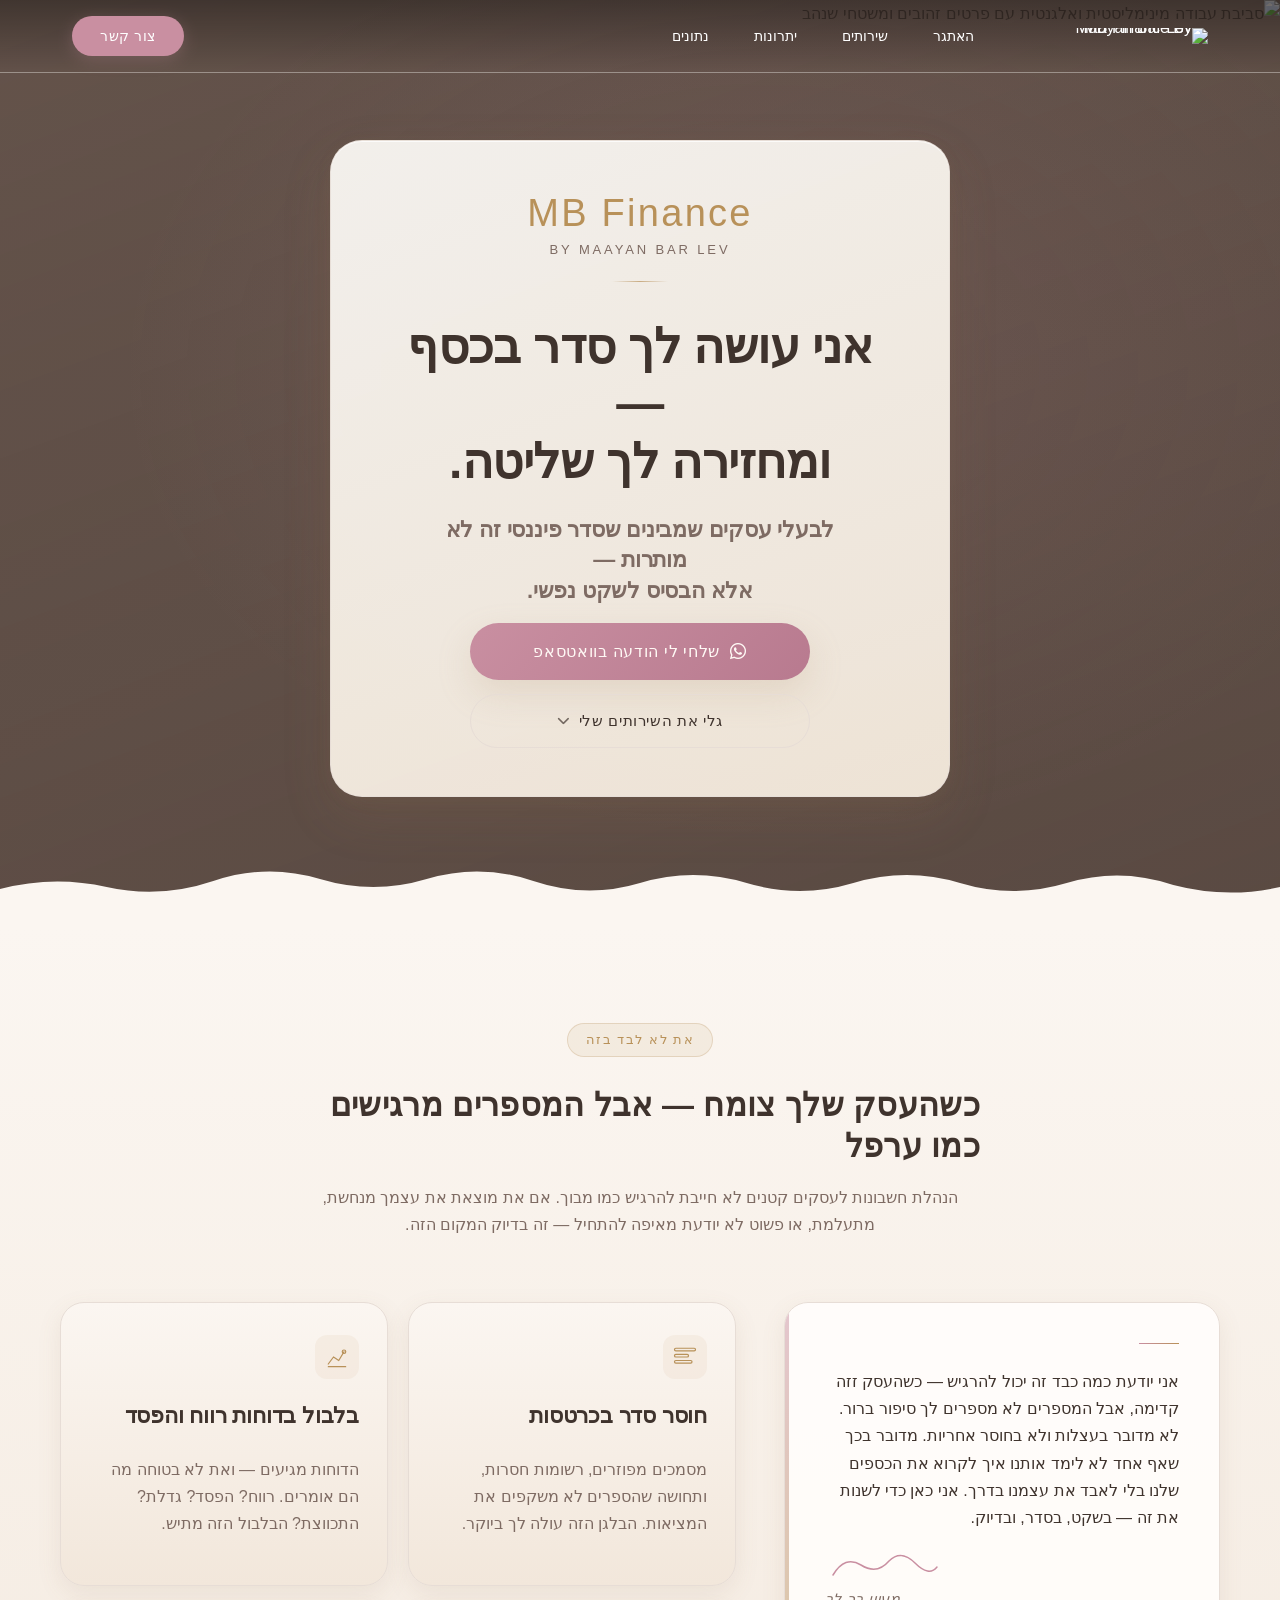
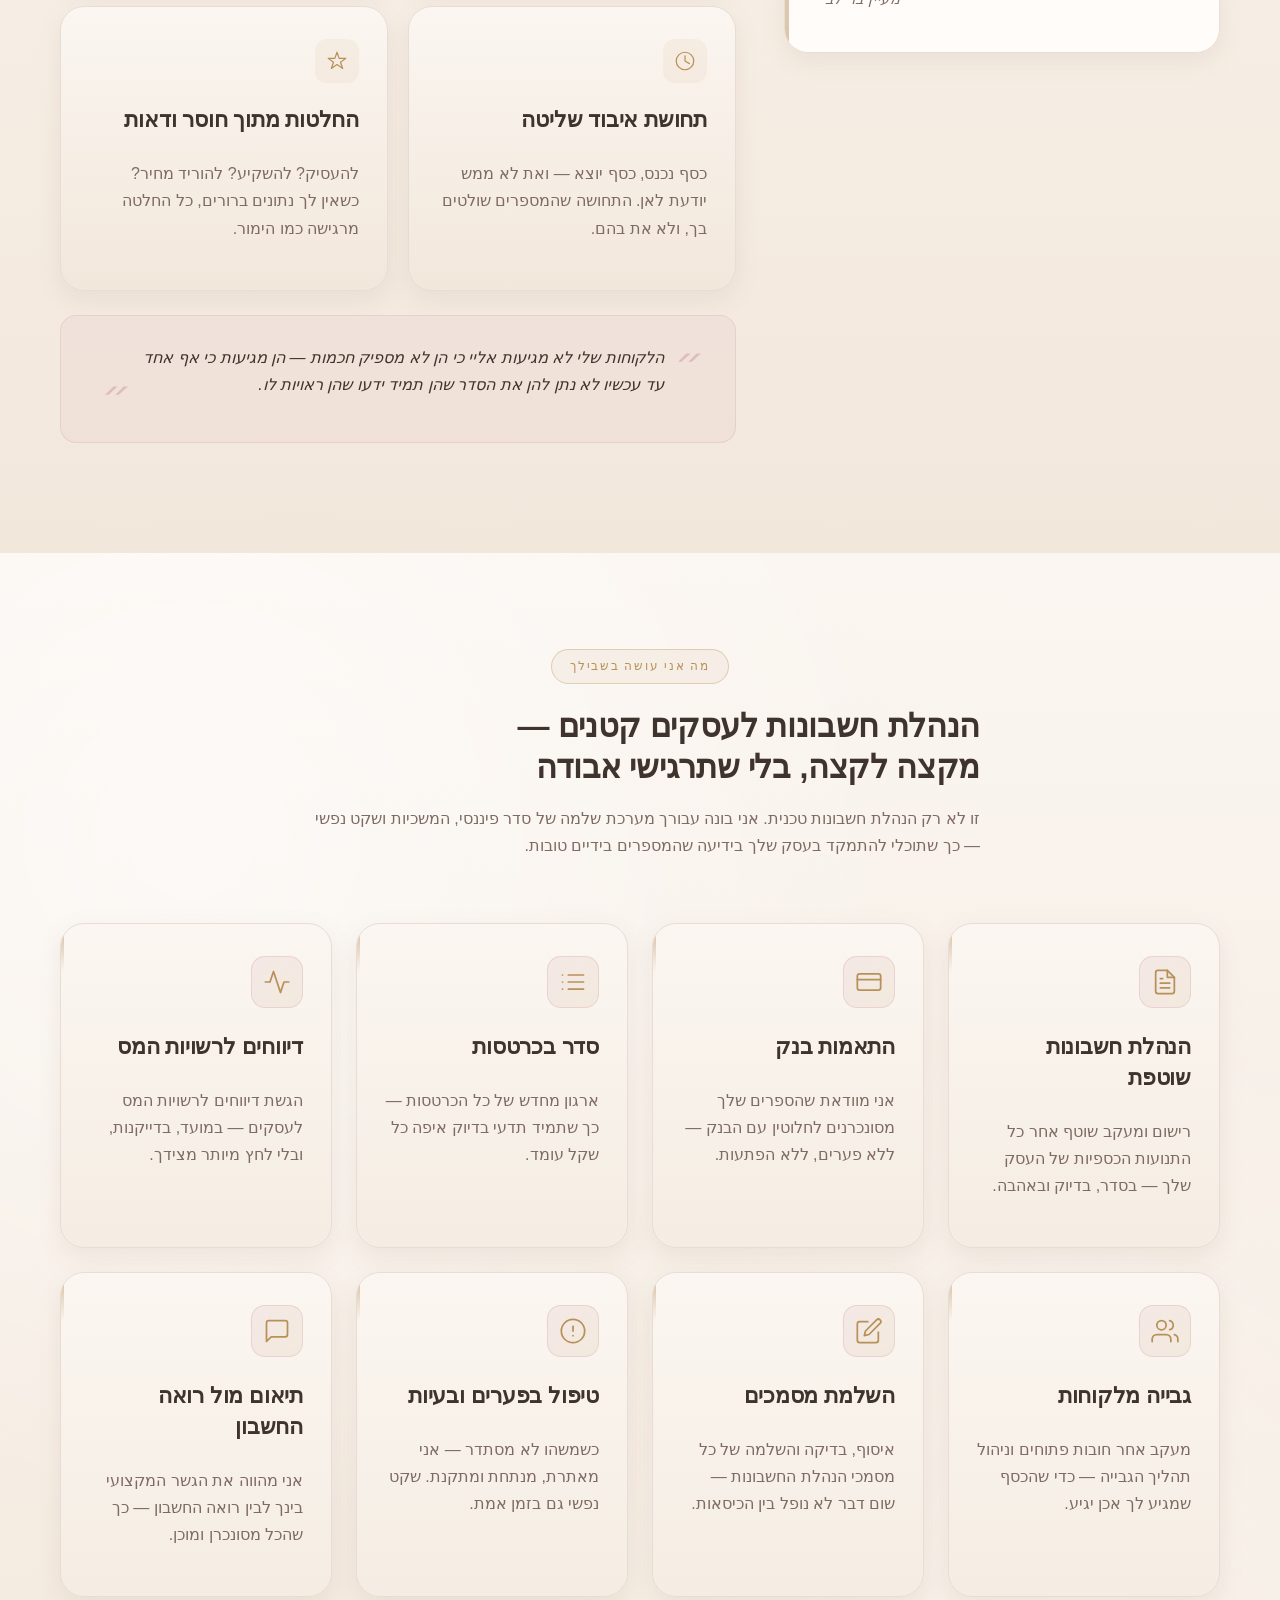
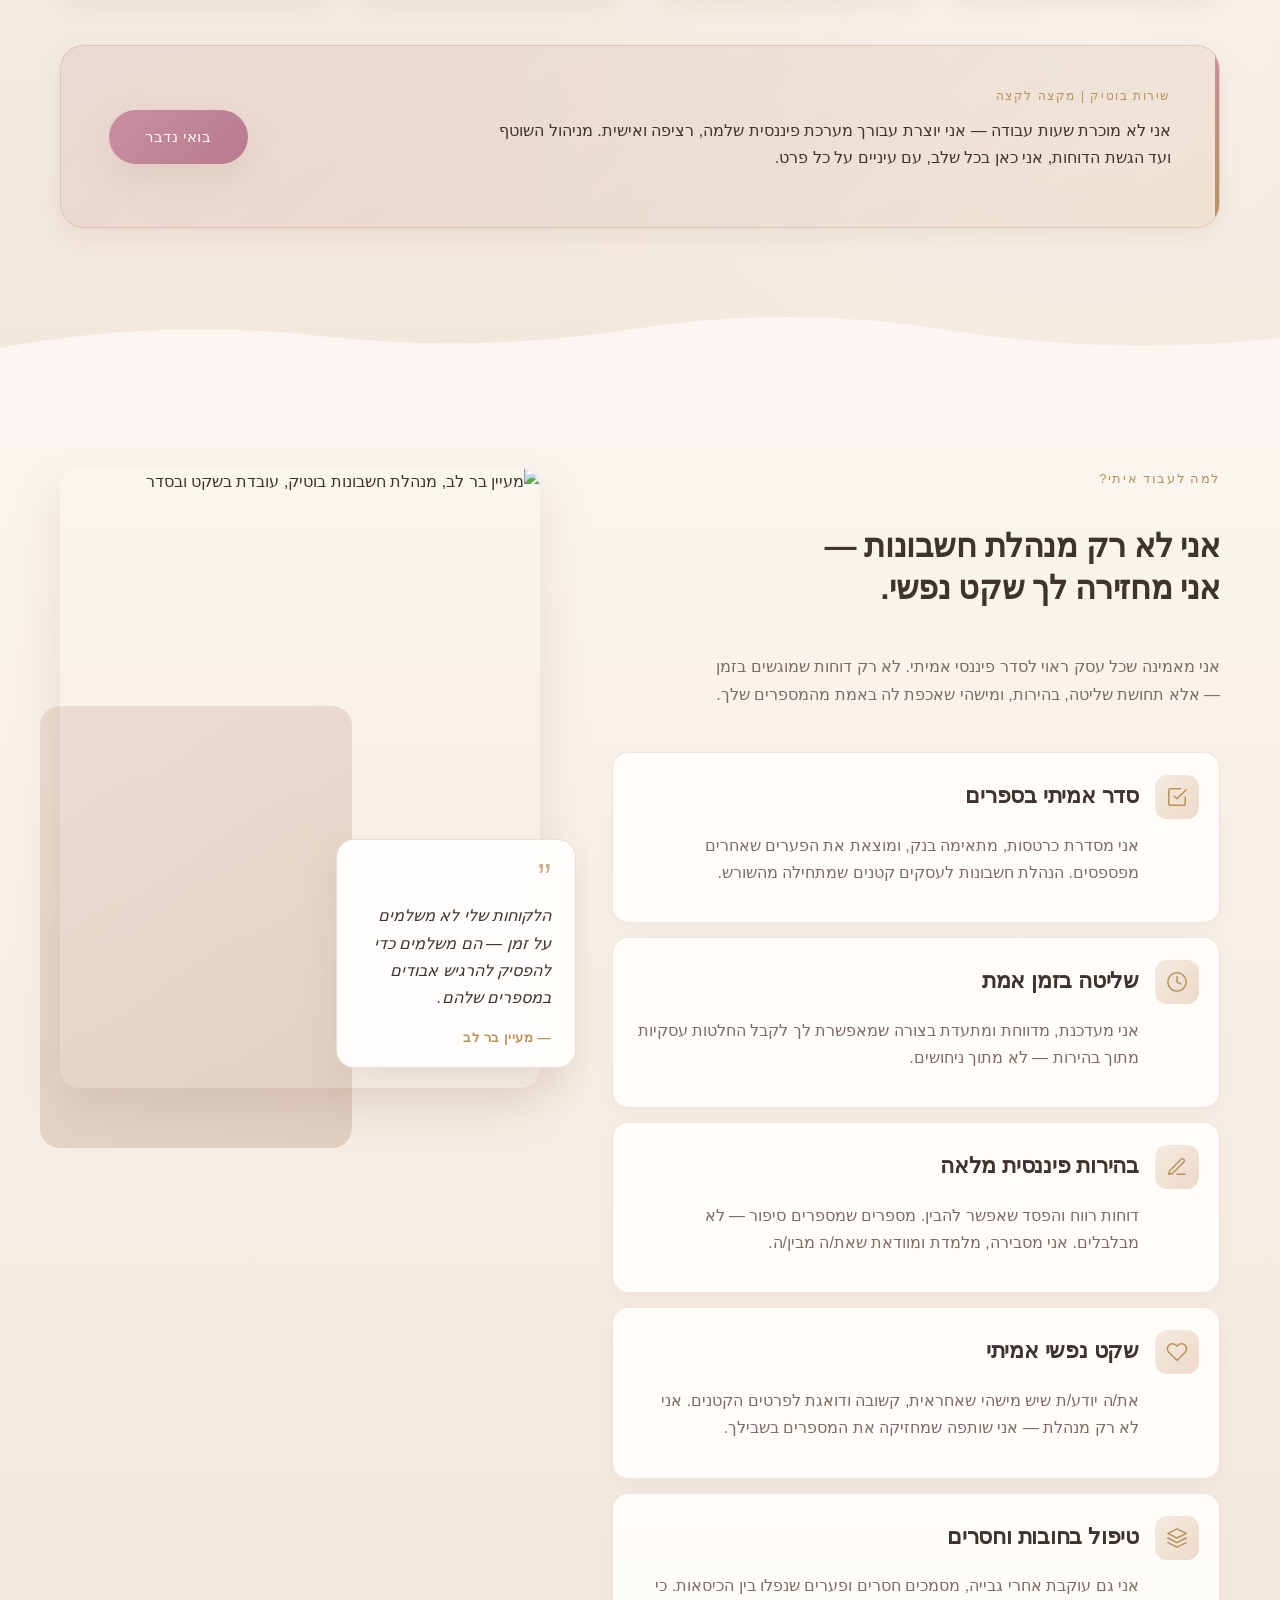
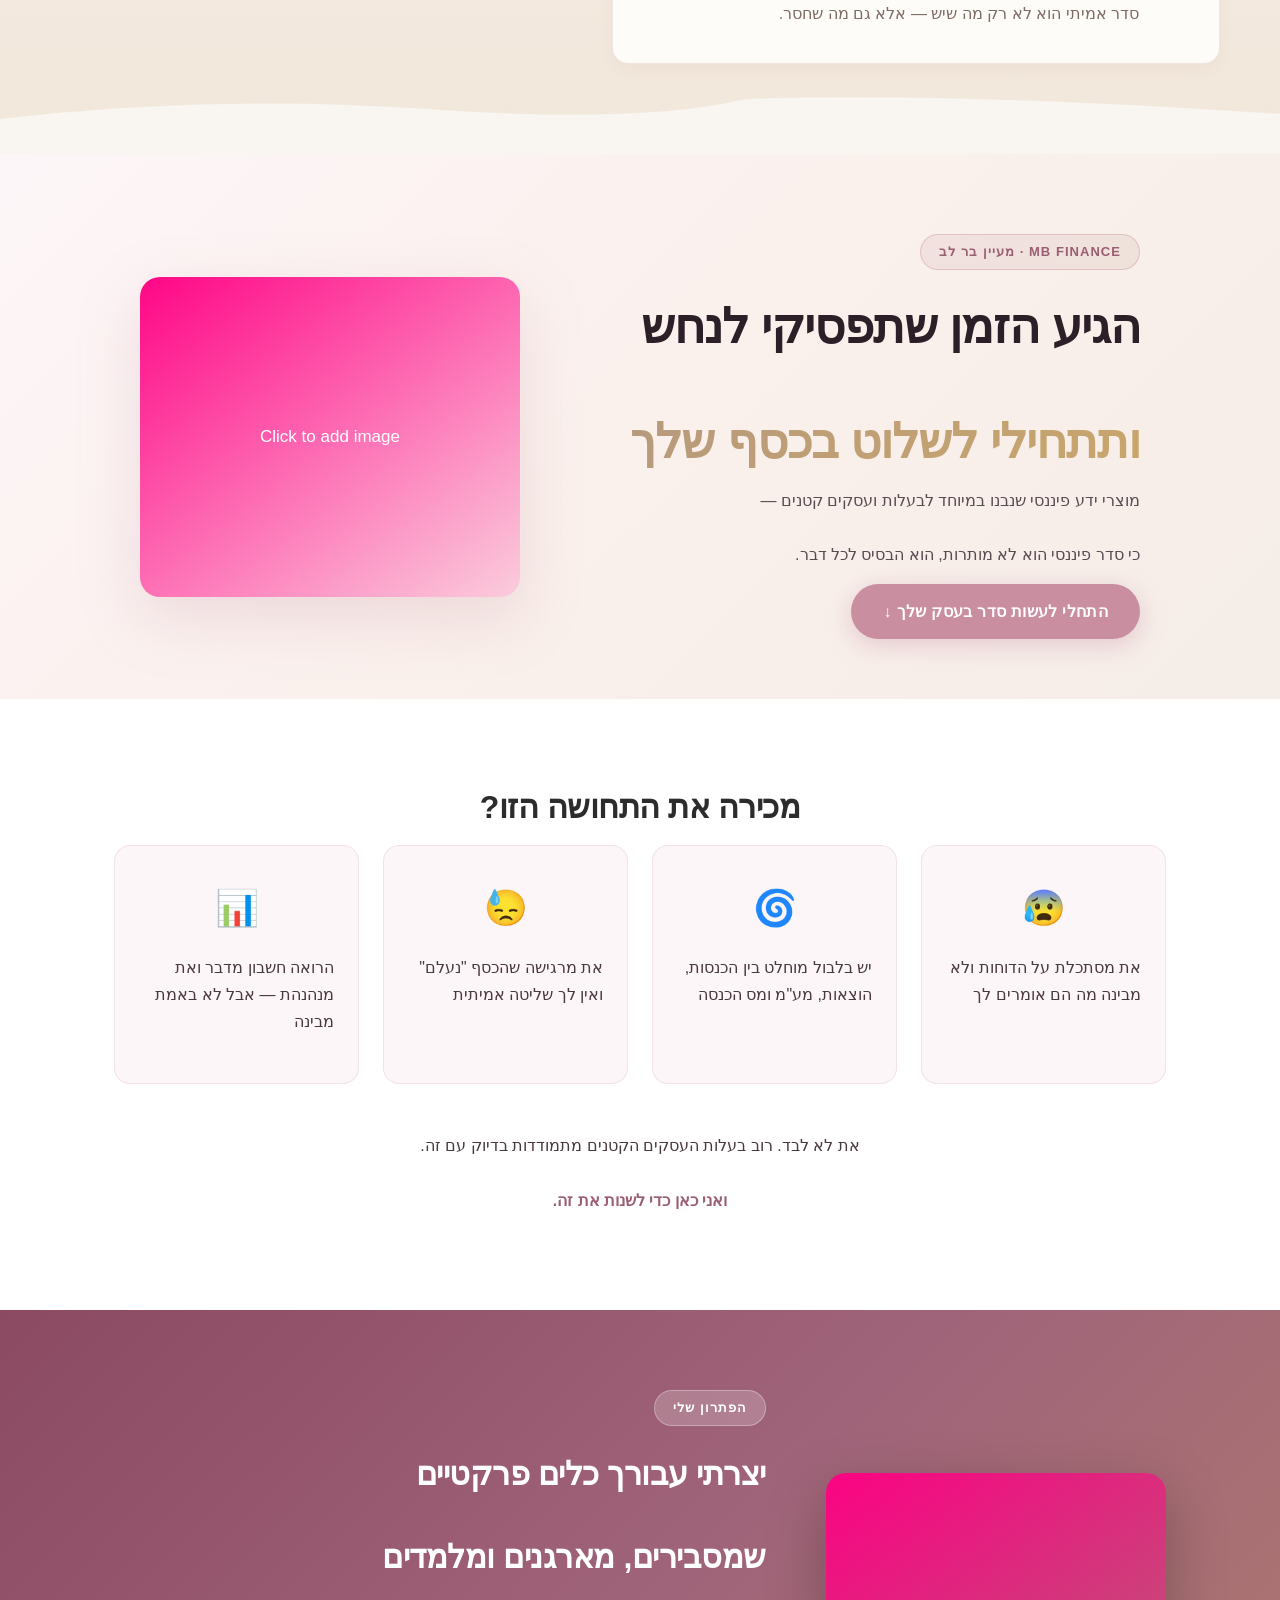
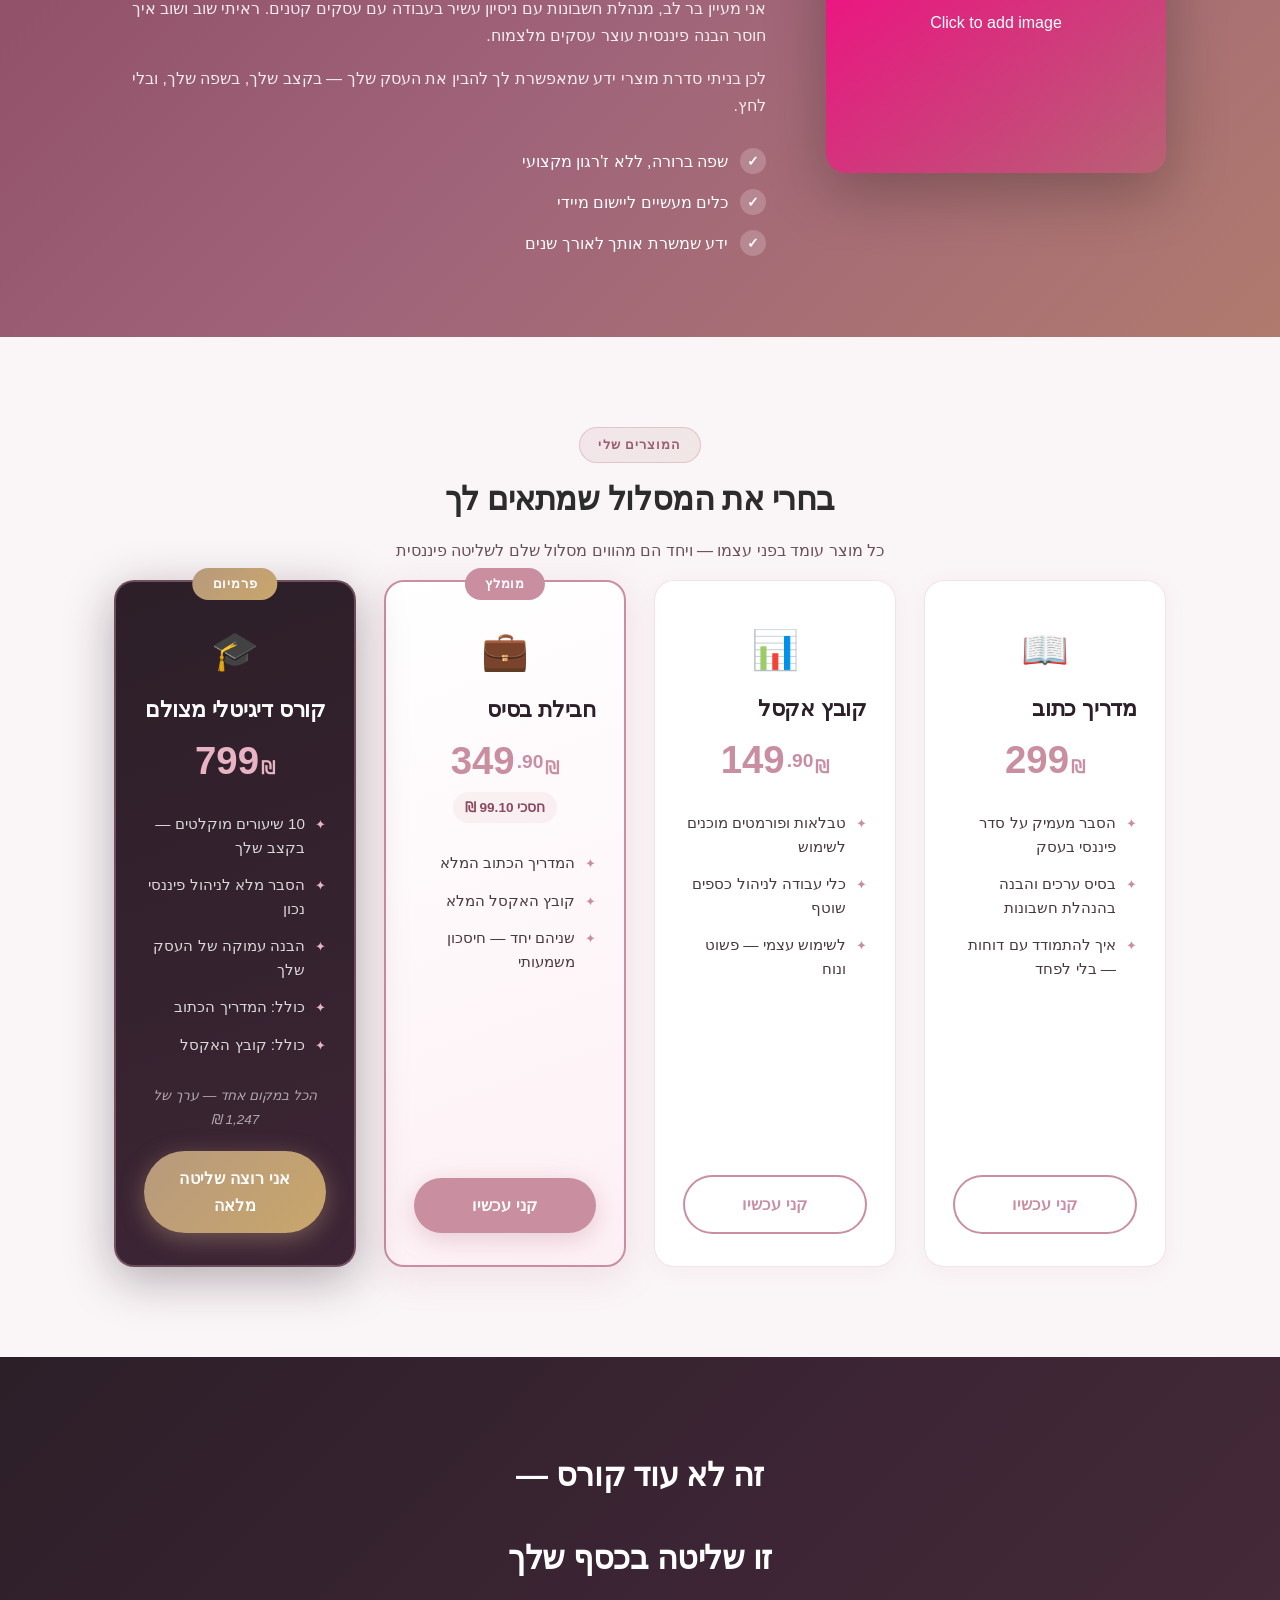
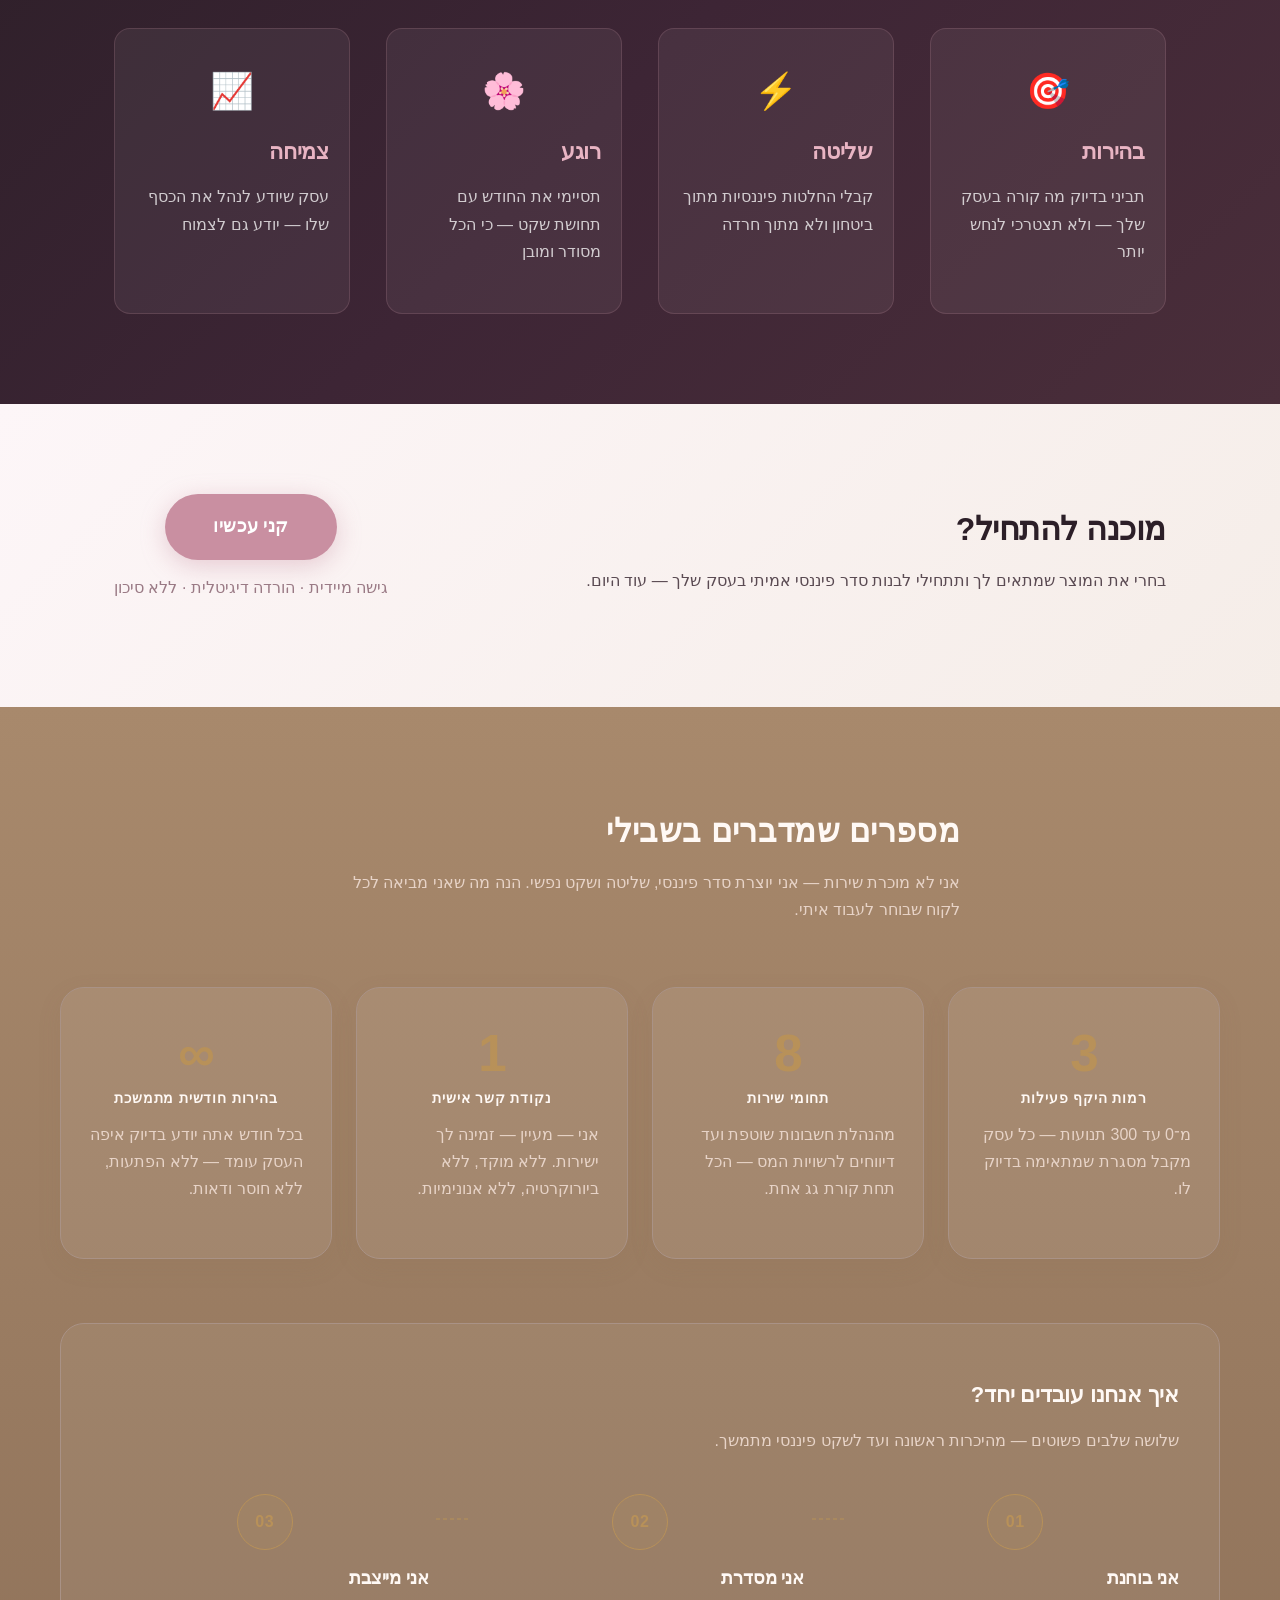
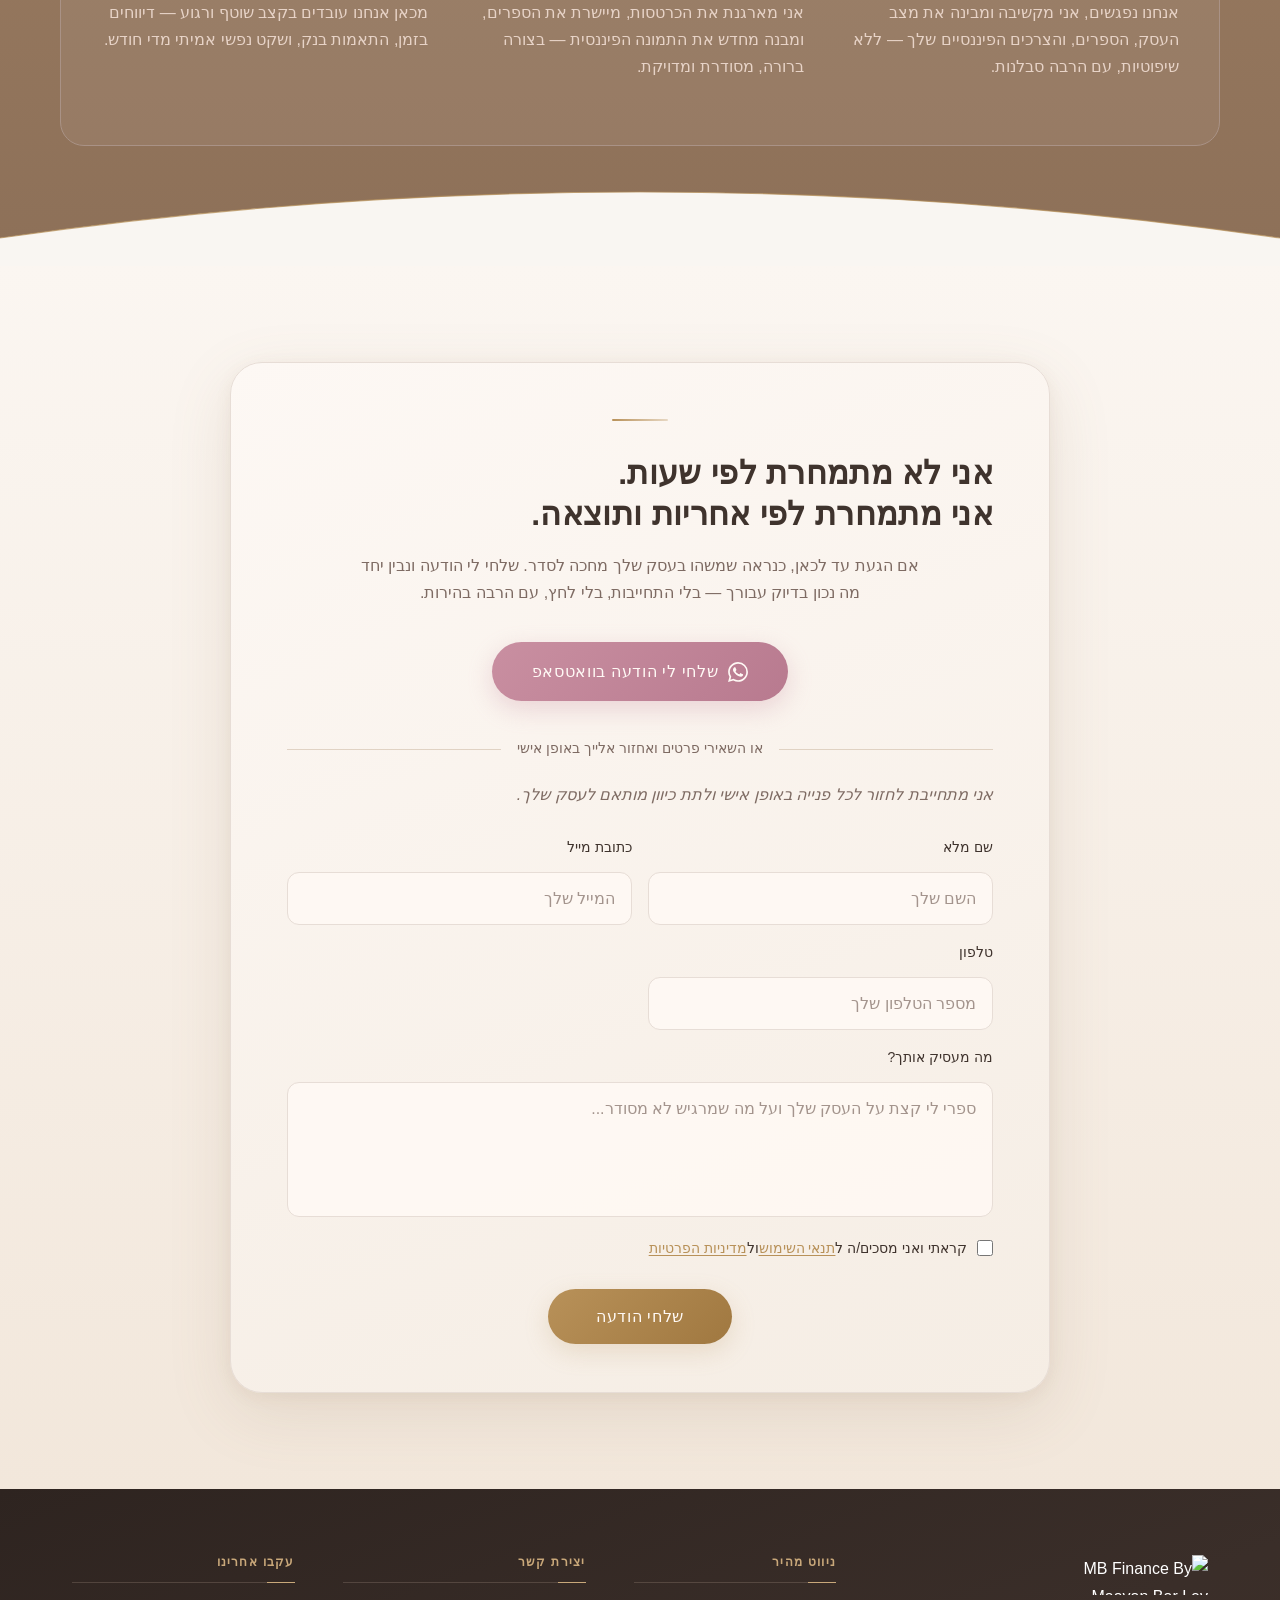
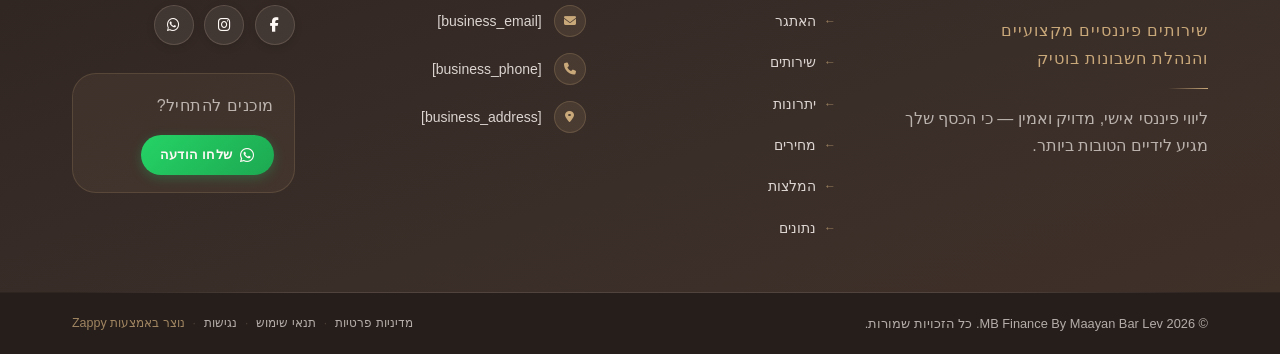
==== commit d84457d6: "Background sync: Progressive GitHub Sync" ====
--- a/public/index.html
+++ b/public/index.html
@@ -1 +1 @@
-<!doctype html><html dir="rtl" lang="he"><head><meta charset="UTF-8"><meta content="width=device-width,initial-scale=1" name="viewport"><meta content="index, follow" name="robots"><title>הנהלת חשבונות לעסקים קטנים — MB Finance By Maayan Bar Lev</title><meta content="MB Finance by Maayan Bar Lev is a high-end boutique accounting service with a deeply personal, feminine, and luxurious brand identity. The brand positions itsel" name="description"><meta content="הנהלת חשבונות לעסקים קטנים, מנהלת חשבונות לעצמאים ובעלי עסקים, דיווחים לרשויות המס לעסקים, התאמות בנק וסדר בספרים לעסק" name="keywords"><link href="/assets/favicon.ico" rel="icon" type="image/x-icon"><link href="/assets/favicon-16x16.png" rel="icon" type="image/png" sizes="16x16"><link href="/assets/favicon-32x32.png" rel="icon" type="image/png" sizes="32x32"><link href="/assets/favicon-48x48.png" rel="icon" type="image/png" sizes="48x48"><link href="/assets/favicon-192x192.png" rel="icon" type="image/png" sizes="192x192"><link href="/assets/favicon-512x512.png" rel="icon" type="image/png" sizes="512x512"><link href="/assets/apple-touch-icon.png" rel="apple-touch-icon"><script>!function(){"use strict";var t="21990d9f-f5af-49b9-a0df-b9c04e49e2e7",e="https://api.zappy5.com/api/analytics/track",a=18e5,n=2592e6,o=!0,i=!0,r=!0;var s=function(){var e="zappy_visitor_"+t,a=null;try{if(a=localStorage.getItem(e)){var o=JSON.parse(a),i=Date.now();if(i-o.created<n)return o.lastSeen=i,localStorage.setItem(e,JSON.stringify(o)),o.id}}catch(t){console.warn("Zappy Analytics: LocalStorage not available")}var r="zv_"+Date.now()+"_"+Math.random().toString(36).substr(2,9);try{localStorage.setItem(e,JSON.stringify({id:r,created:Date.now(),lastSeen:Date.now()}))}catch(t){}return r}(),c=function(){var e="zappy_session_"+t,n=null;try{if(n=sessionStorage.getItem(e)){var o=JSON.parse(n),i=Date.now();if(i-o.timestamp<a)return o.timestamp=i,sessionStorage.setItem(e,JSON.stringify(o)),o.id}}catch(t){console.warn("Zappy Analytics: SessionStorage not available")}var r="zs_"+Date.now()+"_"+Math.random().toString(36).substr(2,9);try{sessionStorage.setItem(e,JSON.stringify({id:r,timestamp:Date.now()}))}catch(t){}return r}();function l(a,n){n=n||{};var o={website_id:t,event_type:a,page_path:window.location.pathname,referrer:document.referrer||"direct",visitor_id:s,session_id:c,metadata:n};if(navigator.sendBeacon){var i=new Blob([JSON.stringify(o)],{type:"application/json"});navigator.sendBeacon(e,i)}else fetch(e,{method:"POST",headers:{"Content-Type":"application/json"},body:JSON.stringify(o),keepalive:!0}).catch(function(t){console.warn("Zappy Analytics: Failed to track event",t)})}o&&l("pageview",{title:document.title,url:window.location.href}),i&&document.addEventListener("click",function(t){var e=t.target;if("BUTTON"===e.tagName||e.closest("button")){var a="BUTTON"===e.tagName?e:e.closest("button");l("click",{element:"button",text:a.textContent.trim().substring(0,100),id:a.id||null,class:a.className||null})}else if("A"===e.tagName||e.closest("a")){var n="A"===e.tagName?e:e.closest("a");l("navigation",{element:"link",text:n.textContent.trim().substring(0,100),href:n.href,external:n.hostname!==window.location.hostname})}},!0),r&&document.addEventListener("submit",function(t){var e=t.target;l("form_submit",{form_id:e.id||null,form_name:e.name||null,form_action:e.action||null,form_method:e.method||"GET"})},!0);var d=Date.now();window.addEventListener("beforeunload",function(){l("page_unload",{time_on_page:Math.floor((Date.now()-d)/1e3),page_path:window.location.pathname})}),window.zappyAnalytics={track:l,getVisitorId:function(){return s},getSessionId:function(){return c}}}()</script><meta content="הנהלת חשבונות לעסקים קטנים — MB Finance By Maayan Bar Lev" property="og:title"><meta content="MB Finance by Maayan Bar Lev is a high-end boutique accounting service with a deeply personal, feminine, and luxurious brand identity. The brand positions itsel" property="og:description"><meta content="website" property="og:type"><meta content="he_IL" property="og:locale"><meta content="summary_large_image" name="twitter:card"><meta content="הנהלת חשבונות לעסקים קטנים — MB Finance By Maayan Bar Lev" name="twitter:title"><meta content="MB Finance by Maayan Bar Lev is a high-end boutique accounting service with a deeply personal, feminine, and luxurious brand identity. The brand positions itsel" name="twitter:description"><link href="https://cdnjs.cloudflare.com/ajax/libs/font-awesome/6.4.0/css/all.min.css" rel="stylesheet"><link href="/assets/favicon.ico" rel="icon" type="image/x-icon"><link href="/assets/favicon-16x16.png" rel="icon" type="image/png" sizes="16x16"><link href="/assets/favicon-32x32.png" rel="icon" type="image/png" sizes="32x32"><link href="/assets/favicon-48x48.png" rel="icon" type="image/png" sizes="48x48"><link href="/assets/favicon-192x192.png" rel="icon" type="image/png" sizes="192x192"><link href="/assets/favicon-512x512.png" rel="icon" type="image/png" sizes="512x512"><link href="/assets/apple-touch-icon.png" rel="apple-touch-icon"><link href="https://cdn.jsdelivr.net/npm/vanilla-cookieconsent@3/dist/cookieconsent.css" rel="stylesheet"><script src="https://cdn.jsdelivr.net/npm/vanilla-cookieconsent@3/dist/cookieconsent.umd.js"></script><script src="https://cdn.jsdelivr.net/gh/mickidum/acc_toolbar/acctoolbar/acctoolbar.min.js"></script><link href="/styles.css" rel="stylesheet"><style id="zappy-dropdown-submenu-styles">#navMenu li:has(.sub-menu),.nav-menu li:has(.sub-menu),.navbar li:has(.sub-menu),nav li:has(.sub-menu){position:relative}#navMenu .sub-menu,.nav-menu .sub-menu,.navbar .sub-menu,nav .sub-menu{display:block!important;position:absolute!important;top:100%;left:0;min-width:220px;background:#fff;border-radius:8px;box-shadow:0 8px 25px rgba(0,0,0,.15);padding:8px 0;opacity:0;visibility:hidden;transform:translateY(10px);transition:all .3s ease;z-index:1000;list-style:none;pointer-events:none}#navMenu li:hover>.sub-menu,.nav-menu li:hover>.sub-menu,.navbar li:hover>.sub-menu,nav li:hover>.sub-menu{opacity:1!important;visibility:visible!important;transform:translateY(0)!important;pointer-events:auto!important}.sub-menu li{list-style:none;margin:0;padding:0}.sub-menu a{display:block!important;padding:10px 16px!important;color:var(--text-dark,#333)!important;font-weight:500;text-decoration:none;white-space:nowrap;transition:background-color .2s}.sub-menu a:hover{background-color:#f5f5f5}[dir=rtl] .nav-menu .sub-menu,[dir=rtl] .navbar .sub-menu,[dir=rtl] nav .sub-menu,html[lang=ar] .nav-menu .sub-menu,html[lang=ar] .navbar .sub-menu,html[lang=ar] nav .sub-menu,html[lang=he] .nav-menu .sub-menu,html[lang=he] .navbar .sub-menu,html[lang=he] nav .sub-menu{left:auto!important;right:0!important}.sub-menu:empty,.sub-menu:not(:has(li)):not(:has(> a)),.sub-menu:not(:has(li:not(.zappy-hidden-menu-item))):not(:has(> a)){display:none!important;opacity:0!important;visibility:hidden!important;pointer-events:none!important}li:has(.menu-group-title):hover>.sub-menu{opacity:1!important;visibility:visible!important;transform:translateY(0)!important;pointer-events:auto!important}#navMenu>li>.menu-group-title,.nav-menu>li>.menu-group-title{display:inline-block;padding:.5rem 1rem;cursor:default;user-select:none}@media (max-width:768px){#navMenu .sub-menu,.nav-menu .sub-menu,.navbar .sub-menu,nav .sub-menu{position:static!important;transform:none!important;box-shadow:none!important;background:0 0!important;max-height:0;overflow:hidden;opacity:0;visibility:hidden;transition:max-height .3s ease,opacity .3s ease;padding:0!important;border-radius:0!important}.sub-menu.mobile-expanded{max-height:60vh!important;overflow-y:auto!important;opacity:1!important;visibility:visible!important;padding:8px 0 8px 16px!important}[dir=rtl] .sub-menu.mobile-expanded,html[lang=he] .sub-menu.mobile-expanded{padding:8px 16px 8px 0!important}#navMenu li:hover>.sub-menu,.nav-menu li:hover>.sub-menu,.navbar li:hover>.sub-menu,nav li:hover>.sub-menu{opacity:0;visibility:hidden;pointer-events:none}#navMenu li>.sub-menu.mobile-expanded,.nav-menu li>.sub-menu.mobile-expanded,.navbar li>.sub-menu.mobile-expanded,nav li>.sub-menu.mobile-expanded{opacity:1!important;visibility:visible!important;pointer-events:auto!important}#navMenu li:has(.sub-menu),.nav-menu li:has(.sub-menu),.navbar li:has(.sub-menu),nav li:has(.sub-menu){display:flex!important;flex-wrap:wrap!important;align-items:center!important;position:relative!important;min-height:44px!important}#navMenu li:has(.sub-menu)>a,.nav-menu li:has(.sub-menu)>a,.navbar li:has(.sub-menu)>a,nav li:has(.sub-menu)>a{flex:1!important;min-width:0!important}#navMenu li:has(.sub-menu)>.menu-group-title,.nav-menu li:has(.sub-menu)>.menu-group-title,.navbar li:has(.sub-menu)>.menu-group-title,nav li:has(.sub-menu)>.menu-group-title{flex:1!important;min-width:0!important;padding:0!important;line-height:inherit!important}#navMenu li:has(.sub-menu)>.sub-menu,.nav-menu li:has(.sub-menu)>.sub-menu,.navbar li:has(.sub-menu)>.sub-menu,nav li:has(.sub-menu)>.sub-menu{flex-basis:100%!important;width:100%!important}#navMenu li:has(.sub-menu)>a [class*=arrow],#navMenu li:has(.sub-menu)>a [class*=chevron],.nav-menu li:has(.sub-menu)>a .fa-angle-down,.nav-menu li:has(.sub-menu)>a .fa-chevron-down,.nav-menu li:has(.sub-menu)>a [class*=arrow],.nav-menu li:has(.sub-menu)>a [class*=chevron],nav li:has(.sub-menu)>a [class*=arrow],nav li:has(.sub-menu)>a [class*=chevron]{display:none!important;visibility:hidden!important}.mobile-submenu-toggle{display:flex!important;align-items:center!important;justify-content:center!important;width:44px!important;height:auto!important;background:0 0!important;border:none!important;cursor:pointer!important;color:var(--text-dark)!important;position:static!important;flex-shrink:0!important;align-self:stretch!important;z-index:2!important;padding:0!important;margin:0!important}.mobile-submenu-toggle::after{content:''!important;width:0!important;height:0!important;border-left:6px solid transparent!important;border-right:6px solid transparent!important;border-top:7px solid currentColor!important;transition:transform .3s ease!important}.mobile-submenu-toggle.expanded::after{transform:rotate(180deg)!important}.sub-menu a{padding:10px 0!important;display:block!important;color:var(--text-dark)!important}.navbar .sub-menu li a,.zappy-products-dropdown .sub-menu a,nav.navbar .sub-menu li a{color:var(--text-dark)!important}}@media (min-width:769px){.mobile-submenu-toggle{display:none!important}}</style><style id="mobile-lang-menu-deployed-css">@media (max-width:768px){.lang-switcher,.nav-container .lang-switcher,.nav-cta-container .lang-switcher,.nav-ecommerce-icons .lang-switcher,.nav-icons-left .lang-switcher,.navbar .lang-switcher,.navbar .nav-cta-container .lang-switcher{display:none!important}.mobile-lang-menu{width:100%;border-top:1px solid rgba(128,128,128,.2);padding:8px 0 0 0;margin-top:8px}.mobile-lang-toggle{display:flex!important;align-items:center;justify-content:space-between;width:100%;padding:12px 16px;background:0 0;border:none;cursor:pointer;font-size:15px;color:inherit;font-family:inherit}.mobile-lang-toggle::after{content:'';display:inline-block;width:8px;height:8px;border-right:2px solid currentColor;border-bottom:2px solid currentColor;transform:rotate(45deg);transition:transform .3s ease;margin-left:8px}.mobile-lang-toggle.expanded::after{transform:rotate(-135deg)}.mobile-lang-options{max-height:0;overflow:hidden;transition:max-height .3s ease}.mobile-lang-options.expanded{max-height:300px}.mobile-lang-option{display:flex!important;align-items:center;gap:10px;padding:10px 24px;text-decoration:none;color:inherit;font-size:14px;font-family:inherit}.mobile-lang-option:hover{background:rgba(128,128,128,.1)}.mobile-lang-option.active{font-weight:600;opacity:.7;pointer-events:none}.mobile-lang-option img{width:20px;height:20px;border-radius:50%}}@media (min-width:769px){.mobile-lang-menu{display:none!important}}</style><style id="zappy-widget-visibility">#mic-access-tool-box,#mic-access-tool-general-button,#mic-init-access-tool #mic-access-tool-box,#mic-init-access-tool #mic-access-tool-general-button,#mic-init-access-tool .mic-access-tool-general-button,._access-icon,._access-menu,.mic-access-tool-box,.mic-access-tool-general-button,div[id*=mic-access-tool-box]{display:none!important;visibility:hidden!important;opacity:0!important;pointer-events:none!important}</style></head><body><nav class="navbar" dir="rtl"><button class="mobile-toggle" aria-label="Menu" id="mobileToggle"><svg viewBox="0 0 24 24" fill="none" height="24" width="24" class="hamburger-icon"><path d="M3 12h18M3 6h18M3 18h18" stroke="currentColor" stroke-width="2" stroke-linecap="round"></path></svg><svg viewBox="0 0 24 24" fill="none" height="24" width="24" class="close-icon" style="display:none"><path d="M18 6L6 18M6 6l12 12" stroke="currentColor" stroke-width="2" stroke-linecap="round"></path></svg></button><button class="phone-header-btn" aria-label="Call" data-phone="[business_phone]"><svg viewBox="0 0 24 24" fill="currentColor" height="20" width="20"><path d="M22 16.92v3a2 2 0 0 1-2.18 2 19.79 19.79 0 0 1-8.63-3.07 19.5 19.5 0 0 1-6-6 19.79 19.79 0 0 1-3.07-8.67A2 2 0 0 1 4.11 2h3a2 2 0 0 1 2 1.72 12.84 12.84 0 0 0 .7 2.81 2 2 0 0 1-.45 2.11L8.09 9.91a16 16 0 0 0 6 6l1.27-1.27a2 2 0 0 1 2.11-.45 12.84 12.84 0 0 0 2.81.7A2 2 0 0 1 22 16.92z"></path></svg></button><div class="nav-container"><div class="nav-right-group"><div class="nav-brand"><a href="/" class="logo-link"><img alt="MB Finance By Maayan Bar Lev" src="/assets/mb-finance-by-maayan-bar-lev-logo.webp" class="logo"></a></div><ul class="nav-menu" id="navMenu"><li><a href="#problem">האתגר</a></li><li><a href="#services">שירותים</a></li><li><a href="#benefits">יתרונות</a></li><li><a href="#pricing">מחירים</a></li><li><a href="#testimonials">המלצות</a></li><li><a href="#stats">נתונים</a></li></ul></div><div class="nav-cta-container"><a href="#cta" class="nav-cta-btn">צור קשר</a></div></div></nav><script>window.addEventListener("load",function(){const e=document.querySelector(".navbar, nav, header");if(!e)return void console.log("[Navbar] Navbar element not found");let t=document.getElementById("mobileToggle")||document.querySelector(".mobile-toggle")||document.querySelector(".hamburger")||document.querySelector(".hamburger-menu")||document.querySelector(".menu-toggle")||document.querySelector(".burger-menu")||document.querySelector('[aria-label="Menu"]')||document.querySelector('[aria-label="תפריט"]');const o=document.querySelector(".phone-header-btn"),n=window.getComputedStyle(e);let r=n.backgroundColor;if(console.log("[Navbar] Initial navbar background:",r),"transparent"===r||"rgba(0, 0, 0, 0)"===r||r.startsWith("rgba")&&r.includes(", 0)")){const e=n.backgroundImage;if(e&&"none"!==e)console.log("[Navbar] Navbar has background image/gradient, using dark text"),r="rgb(240, 240, 240)";else{const e=window.getComputedStyle(document.body).backgroundColor;console.log("[Navbar] Navbar transparent, using body background:",e),r=e}}const i=r.match(/\d+/g);if(i&&i.length>=3){const e=(.299*parseInt(i[0])+.587*parseInt(i[1])+.114*parseInt(i[2]))/255;console.log("[Navbar] Mobile button colors preserved from Claude CSS (luminance:",e.toFixed(2)+")");const n=document.createElement("style");n.id="zappy-mobile-nav-fix";document.documentElement.lang;document.documentElement.dir,n.textContent='\n        /* Hide mobile buttons on desktop, show only on mobile */\n        @media (min-width: 769px) {\n          .mobile-toggle,\n          .phone-header-btn {\n            display: none !important;\n          }\n        }\n        \n        /* Show and position mobile buttons correctly on mobile */\n        @media (max-width: 768px) {\n          .mobile-toggle,\n          .phone-header-btn {\n            position: absolute !important;\n            top: 50% !important;\n            transform: translateY(-50%) !important;\n            z-index: 1001 !important;\n            display: flex !important;\n            align-items: center !important;\n            justify-content: center !important;\n            width: 36px !important;\n            height: 36px !important;\n            border-radius: 50% !important;\n            border: none !important;\n            cursor: pointer !important;\n            padding: 6px !important;\n            background: none !important;\n            color: var(--nav-text, var(--text-dark)) !important;\n          }\n          \n          /* LTR positioning (default): hamburger LEFT, phone RIGHT */\n          html:not([dir="rtl"]):not([lang="he"]):not([lang="ar"]) .mobile-toggle,\n          html[dir="ltr"] .mobile-toggle {\n            left: 12px !important;\n            right: auto !important;\n          }\n          html:not([dir="rtl"]):not([lang="he"]):not([lang="ar"]) .phone-header-btn,\n          html[dir="ltr"] .phone-header-btn {\n            right: 12px !important;\n            left: auto !important;\n          }\n          \n          /* RTL positioning: hamburger RIGHT, phone LEFT */\n          html[dir="rtl"] .mobile-toggle,\n          html[lang="he"] .mobile-toggle,\n          html[lang="ar"] .mobile-toggle {\n            right: 12px !important;\n            left: auto !important;\n          }\n          html[dir="rtl"] .phone-header-btn,\n          html[lang="he"] .phone-header-btn,\n          html[lang="ar"] .phone-header-btn {\n            left: 12px !important;\n            right: auto !important;\n          }\n          \n          /* CRITICAL: Ensure nav-container has min-height on mobile */\n          /* All children are positioned absolutely/fixed on mobile, so height:auto collapses to 0 */\n          .nav-container {\n            min-height: 70px !important;\n            position: relative !important;\n          }\n          \n          /* Ensure SVG icons are properly sized and inherit color */\n          .mobile-toggle svg,\n          .phone-header-btn svg {\n            width: 24px !important;\n            height: 24px !important;\n            /* Don\'t force display - let JavaScript control hamburger/close toggle */\n          }\n          \n          /* Reset nav-cta-container on mobile - remove desktop box-shadow/padding */\n          /* that creates a visible ghost box when CTA button is hidden */\n          .nav-cta-container {\n            box-shadow: none !important;\n            padding: 0 !important;\n          }\n          \n          /* Hide nav-cta-container entirely on mobile when there\'s no lang-switcher */\n          /* (only the CTA button is inside, and it\'s hidden on mobile) */\n          .nav-cta-container:not(:has(.lang-switcher)) {\n            display: none !important;\n          }\n          \n          /* CRITICAL: Prevent hero image fade gradient from bleeding over headline text */\n          /* The .image-fade-gradient has bottom: -30px (extends below parent) */\n          /* On mobile stacked layout, this overlaps the h1 text below the image */\n          .hero-image-column {\n            overflow: hidden !important;\n          }\n          .image-fade-gradient {\n            bottom: 0 !important;\n          }\n          \n          /* Hide desktop language switcher on mobile - hamburger menu handles it */\n          /* High specificity to override stored CSS */\n          .lang-switcher,\n          .nav-cta-container .lang-switcher,\n          .nav-container .lang-switcher,\n          .navbar .lang-switcher,\n          .navbar .nav-cta-container .lang-switcher {\n            display: none !important;\n          }\n        }\n      ';const r=document.getElementById("zappy-mobile-nav-fix");r&&r.remove(),document.head.appendChild(n),console.log("[Navbar] Critical CSS injected for mobile nav positioning");const l=window.innerWidth<=768;if(t){const e=t.querySelector(".hamburger-icon"),o=t.querySelector(".close-icon");e&&(e.style.setProperty("width","24px","important"),e.style.setProperty("height","24px","important"),e.style.setProperty("display","block","important")),o&&(o.style.setProperty("width","24px","important"),o.style.setProperty("height","24px","important"),o.style.setProperty("display","none","important")),l?(t.style.setProperty("position","absolute","important"),t.style.setProperty("top","50%","important"),t.style.setProperty("transform","translateY(-50%)","important"),t.style.setProperty("z-index","1001","important"),t.style.removeProperty("left"),t.style.removeProperty("right"),console.log("[Navbar] Mobile toggle positioning applied (mobile viewport)")):(t.style.removeProperty("position"),t.style.removeProperty("top"),t.style.removeProperty("transform"),t.style.removeProperty("z-index"),t.style.removeProperty("left"),t.style.removeProperty("right"),console.log("[Navbar] Desktop viewport - cleared mobile toggle inline positioning"))}if(o){const e=o.querySelector("svg");e&&(e.style.width="24px",e.style.height="24px",e.setAttribute("width","24"),e.setAttribute("height","24")),l?(o.style.setProperty("position","absolute","important"),o.style.setProperty("top","50%","important"),o.style.setProperty("transform","translateY(-50%)","important"),o.style.setProperty("z-index","1001","important"),o.style.removeProperty("left"),o.style.removeProperty("right"),console.log("[Navbar] Phone button positioning applied (mobile viewport)")):(o.style.removeProperty("position"),o.style.removeProperty("top"),o.style.removeProperty("transform"),o.style.removeProperty("z-index"),o.style.removeProperty("left"),o.style.removeProperty("right"),console.log("[Navbar] Desktop viewport - cleared phone button inline positioning"))}}else console.log("[Navbar] Could not parse background color:",r);t=document.getElementById("mobileToggle")||document.querySelector(".mobile-toggle")||document.querySelector(".hamburger")||document.querySelector(".hamburger-menu")||document.querySelector(".menu-toggle")||document.querySelector(".burger-menu")||document.querySelector('[aria-label="Menu"]')||document.querySelector('[aria-label="תפריט"]');const l=document.getElementById("navMenu")||document.querySelector(".nav-menu")||document.querySelector(".nav-links")||document.querySelector("nav ul:not(.submenu)");if(!t||!l)return void console.log("[Navbar] Mobile toggle or menu not found:",{toggle:!!t,menu:!!l});l.id||(l.id="navMenu"),console.log("[Navbar] Initializing mobile menu...");const a=t.cloneNode(!0);t.parentNode.replaceChild(a,t),a.addEventListener("click",function(e){e.preventDefault(),e.stopPropagation();const t=this.querySelector(".hamburger-icon"),o=this.querySelector(".close-icon");l.classList.contains("active")?(l.classList.remove("active"),t&&t.style.setProperty("display","block","important"),o&&o.style.setProperty("display","none","important"),document.body.style.overflow="",console.log("[Navbar] Menu closed")):(l.classList.add("active"),t&&t.style.setProperty("display","none","important"),o&&o.style.setProperty("display","block","important"),document.body.style.overflow="hidden",console.log("[Navbar] Menu opened"))}),l.querySelectorAll("a").forEach(function(e){e.addEventListener("click",function(){if("#"===this.getAttribute("href"))return;const e=a.querySelector(".hamburger-icon"),t=a.querySelector(".close-icon");l.classList.remove("active"),e&&e.style.setProperty("display","block","important"),t&&t.style.setProperty("display","none","important"),document.body.style.overflow="",console.log("[Navbar] Menu closed (link clicked)")})});var s=l.querySelectorAll(".dropdown-toggle");s.forEach(function(e){e.addEventListener("click",function(e){e.preventDefault(),e.stopPropagation();var t=this.closest(".nav-dropdown");t&&(t.parentNode.querySelectorAll(".nav-dropdown.open").forEach(function(e){e!==t&&e.classList.remove("open")}),t.classList.toggle("open"),console.log("[Navbar] Dropdown toggled:",t.classList.contains("open")?"open":"closed"))})}),document.addEventListener("click",function(e){e.target.closest(".nav-dropdown")||document.querySelectorAll(".nav-dropdown.open").forEach(function(e){e.classList.remove("open")})}),console.log("[Navbar] Dropdown handlers initialized for "+s.length+" dropdowns"),o&&o.addEventListener("click",function(){const e=document.querySelectorAll('a[href^="tel:"]'),t=e.length>0?e[0].getAttribute("href").replace("tel:",""):"[business_phone]";window.location.href="tel:"+t,console.log("[Navbar] Phone button clicked")}),console.log("[Navbar] Mobile menu initialized successfully");const p=function(){const e=document.querySelector(".whatsapp-float");e&&(window.innerWidth>=769?(e.style.setProperty("display","none","important"),e.style.setProperty("visibility","hidden","important"),e.style.setProperty("opacity","0","important"),e.style.setProperty("pointer-events","none","important"),console.log("[WhatsApp] Button hidden on desktop")):(e.style.removeProperty("display"),e.style.removeProperty("visibility"),e.style.removeProperty("opacity"),e.style.removeProperty("pointer-events"),console.log("[WhatsApp] Button visible on mobile")))};let c;p(),window.addEventListener("resize",function(){clearTimeout(c),c=setTimeout(p,100)})})</script><main><section class="index-hero-section" dir="rtl" data-layout-spec="בית-hero" id="hero" data-hero-type="fullscreen-scrim"><div class="index-hero-bg"><img alt="סביבת עבודה מינימליסטית ואלגנטית עם פרטים זהובים ומשטחי שנהב" src="/assets/site-index-hero-image-1.webp" data-context="Luxurious boutique accounting workspace: a refined feminine desk scene with soft natural daylight streaming through sheer curtains, creamy white marble surface, elegant gold pen, a small vase with dried pampas grass, an open leather-bound notebook with handwritten numbers, a delicate porcelain coffee cup, soft warm tones of ivory, blush, and gold — evoking financial order, clarity, and quiet elegance. No people, no text, no logos. Photorealistic editorial style." data-placeholder="index-hero-image-1" height="900" width="1400" data-hero-bg="true"></div><div class="index-hero-scrim" aria-hidden="true"></div><div class="index-hero-wrapper"><div class="index-hero-card"><div class="index-hero-brand"><span class="index-hero-brand-main">MB Finance</span><span class="index-hero-brand-sub">By Maayan Bar Lev</span></div><div class="index-hero-rule" aria-hidden="true"></div><h1 class="index-hero-h1">אני עושה לך סדר בכסף —<br>ומחזירה לך שליטה.</h1><h3 class="index-hero-subtitle">לבעלי עסקים שמבינים שסדר פיננסי זה לא מותרות —<br>אלא הבסיס לשקט נפשי.</h3><div class="index-hero-ctas"><a href="https://wa.me/[whatsapp_handle]" class="index-hero-btn-primary" target="_blank" rel="noopener noreferrer"><i class="fab fa-whatsapp" aria-hidden="true"></i>שלחי לי הודעה בוואטסאפ</a><a href="#services" class="index-hero-btn-secondary">גלי את השירותים שלי<i class="fas fa-chevron-down" aria-hidden="true"></i></a></div></div></div><div class="index-hero-divider-wrapper"><svg viewBox="0 0 1440 90" xmlns="http://www.w3.org/2000/svg" aria-hidden="true" data-no-icon-edit="true" preserveAspectRatio="none"><path d="M0,90 L0,52 Q60,38 120,50 Q180,62 240,44 Q300,26 360,42 Q420,58 480,42 Q540,26 600,44 Q660,62 720,46 Q780,30 840,46 Q900,62 960,46 Q1020,30 1080,46 Q1140,62 1200,46 Q1260,30 1320,48 Q1380,62 1440,50 L1440,90 Z" fill="#FBF6F1"></path></svg></div></section><section class="index-problem-section" dir="rtl" data-layout-spec="בית-problem" id="problem"><div class="index-problem-container"><div class="index-problem-intro"><span class="index-problem-eyebrow">את לא לבד בזה</span><h2 class="index-problem-heading">כשהעסק שלך צומח — אבל המספרים מרגישים כמו ערפל</h2><p class="index-problem-subtext">הנהלת חשבונות לעסקים קטנים לא חייבת להרגיש כמו מבוך. אם את מוצאת את עצמך מנחשת, מתעלמת, או פשוט לא יודעת מאיפה להתחיל — זה בדיוק המקום הזה.</p></div><div class="index-problem-body"><aside class="index-problem-narrative"><div class="index-problem-narrative-inner"><div class="index-problem-narrative-line" aria-hidden="true"></div><p class="index-problem-narrative-text">אני יודעת כמה כבד זה יכול להרגיש — כשהעסק זזה קדימה, אבל המספרים לא מספרים לך סיפור ברור. לא מדובר בעצלות ולא בחוסר אחריות. מדובר בכך שאף אחד לא לימד אותנו איך לקרוא את הכספים שלנו בלי לאבד את עצמנו בדרך. אני כאן כדי לשנות את זה — בשקט, בסדר, ובדיוק.</p><div class="index-problem-narrative-signature" aria-label="חתימה של מעיין"><svg viewBox="0 0 120 36" xmlns="http://www.w3.org/2000/svg" aria-hidden="true" fill="none" height="36" width="120" data-element-type="icon" data-icon-type="svg"><path d="M8 28 Q20 8 36 18 Q52 28 64 14 Q76 2 90 16 Q104 30 112 20" fill="none" stroke="var(--primary)" stroke-width="1.5" stroke-linecap="round"></path></svg><span>מעיין בר לב</span></div></div></aside><div class="index-problem-cards-col"><div class="index-problem-cards-grid"><article class="index-problem-card"><div class="index-problem-card-icon" aria-hidden="true"><svg viewBox="0 0 32 32" xmlns="http://www.w3.org/2000/svg" fill="none" height="28" width="28" data-element-type="icon" data-icon-type="svg"><rect height="3" rx="1.5" width="24" x="4" y="6" stroke="var(--accent)" stroke-width="1.4"></rect><rect height="3" rx="1.5" width="16" x="4" y="13" stroke="var(--accent)" stroke-width="1.4"></rect><rect height="3" rx="1.5" width="20" x="4" y="20" stroke="var(--accent)" stroke-width="1.4"></rect></svg></div><div class="index-problem-card-content"><h3 class="index-problem-card-title">חוסר סדר בכרטסות</h3><p class="index-problem-card-desc">מסמכים מפוזרים, רשומות חסרות, ותחושה שהספרים לא משקפים את המציאות. הבלגן הזה עולה לך ביוקר.</p></div></article><article class="index-problem-card"><div class="index-problem-card-icon" aria-hidden="true"><svg viewBox="0 0 32 32" xmlns="http://www.w3.org/2000/svg" fill="none" height="28" width="28" data-element-type="icon" data-icon-type="svg"><path d="M6 24 L12 16 L18 20 L24 10" stroke="var(--accent)" stroke-width="1.4" stroke-linecap="round" stroke-linejoin="round"></path><circle cx="24" cy="10" r="2" stroke="var(--accent)" stroke-width="1.4"></circle><path d="M6 27 H26" stroke="var(--accent)" stroke-width="1.2" stroke-linecap="round"></path></svg></div><div class="index-problem-card-content"><h3 class="index-problem-card-title">בלבול בדוחות רווח והפסד</h3><p class="index-problem-card-desc">הדוחות מגיעים — ואת לא בטוחה מה הם אומרים. רווח? הפסד? גדלת? התכווצת? הבלבול הזה מתיש.</p></div></article><article class="index-problem-card"><div class="index-problem-card-icon" aria-hidden="true"><svg viewBox="0 0 32 32" xmlns="http://www.w3.org/2000/svg" fill="none" height="28" width="28" data-element-type="icon" data-icon-type="svg"><circle cx="16" cy="16" r="10" stroke="var(--accent)" stroke-width="1.4"></circle><path d="M16 10 L16 16 L21 19" stroke="var(--accent)" stroke-width="1.4" stroke-linecap="round" stroke-linejoin="round"></path></svg></div><div class="index-problem-card-content"><h3 class="index-problem-card-title">תחושת איבוד שליטה</h3><p class="index-problem-card-desc">כסף נכנס, כסף יוצא — ואת לא ממש יודעת לאן. התחושה שהמספרים שולטים בך, ולא את בהם.</p></div></article><article class="index-problem-card"><div class="index-problem-card-icon" aria-hidden="true"><svg viewBox="0 0 32 32" xmlns="http://www.w3.org/2000/svg" fill="none" height="28" width="28" data-element-type="icon" data-icon-type="svg"><path d="M16 6 L18.5 13 H26 L20 17.5 L22.5 24.5 L16 20 L9.5 24.5 L12 17.5 L6 13 H13.5 Z" stroke="var(--accent)" stroke-width="1.4" stroke-linejoin="round"></path></svg></div><div class="index-problem-card-content"><h3 class="index-problem-card-title">החלטות מתוך חוסר ודאות</h3><p class="index-problem-card-desc">להעסיק? להשקיע? להוריד מחיר? כשאין לך נתונים ברורים, כל החלטה מרגישה כמו הימור.</p></div></article></div><blockquote class="index-problem-pullquote"><span class="index-problem-pullquote-mark" aria-hidden="true">״</span><p>הלקוחות שלי לא מגיעות אליי כי הן לא מספיק חכמות — הן מגיעות כי אף אחד עד עכשיו לא נתן להן את הסדר שהן תמיד ידעו שהן ראויות לו.</p><span class="index-problem-pullquote-mark index-problem-pullquote-mark-close" aria-hidden="true">״</span></blockquote></div></div></div><div class="index-problem-divider-wrapper"><svg viewBox="0 0 1200 90" xmlns="http://www.w3.org/2000/svg" aria-hidden="true" data-no-icon-edit="true" preserveAspectRatio="none"><path d="M0,90 L0,52 Q30,44 60,54 T130,46 Q170,50 210,42 T290,48 Q330,52 370,44 T450,50 Q490,46 530,54 T610,44 Q650,50 690,46 T770,52 Q810,44 850,50 T930,44 Q970,50 1010,46 T1090,52 Q1130,46 1160,50 L1200,48 L1200,90 Z" fill="#F2E7DB" opacity="0.55"></path><path d="M0,90 L0,62 Q40,56 80,64 T170,56 Q210,62 250,54 T340,60 Q380,56 420,64 T510,56 Q550,62 590,58 T680,64 Q720,56 760,62 T850,56 Q890,62 930,58 T1020,64 Q1060,56 1100,62 T1180,58 L1200,60 L1200,90 Z" fill="#F2E7DB"></path></svg></div></section><section class="index-services-section" dir="rtl" data-layout-spec="בית-services" id="services"><div class="index-services-container"><div class="index-services-header"><span class="index-services-eyebrow">מה אני עושה בשבילך</span><h2 class="index-services-title">הנהלת חשבונות לעסקים קטנים —<br>מקצה לקצה, בלי שתרגישי אבודה</h2><p class="index-services-subtitle">זו לא רק הנהלת חשבונות טכנית. אני בונה עבורך מערכת שלמה של סדר פיננסי, המשכיות ושקט נפשי — כך שתוכלי להתמקד בעסק שלך בידיעה שהמספרים בידיים טובות.</p></div><div class="index-services-grid"><article class="index-service-card"><div class="index-service-icon-wrap"><svg viewBox="0 0 24 24" xmlns="http://www.w3.org/2000/svg" aria-hidden="true" fill="none" height="28" width="28" data-element-type="icon" data-icon-type="svg" stroke="currentColor" stroke-linecap="round" stroke-linejoin="round" stroke-width="1.5"><path d="M14 2H6a2 2 0 0 0-2 2v16a2 2 0 0 0 2 2h12a2 2 0 0 0 2-2V8z"></path><polyline points="14 2 14 8 20 8"></polyline><line x1="16" x2="8" y1="13" y2="13"></line><line x1="16" x2="8" y1="17" y2="17"></line><polyline points="10 9 9 9 8 9"></polyline></svg></div><div class="index-service-content"><h3 class="index-service-title">הנהלת חשבונות שוטפת</h3><p class="index-service-desc">רישום ומעקב שוטף אחר כל התנועות הכספיות של העסק שלך — בסדר, בדיוק ובאהבה.</p></div></article><article class="index-service-card"><div class="index-service-icon-wrap"><svg viewBox="0 0 24 24" xmlns="http://www.w3.org/2000/svg" aria-hidden="true" fill="none" height="28" width="28" data-element-type="icon" data-icon-type="svg" stroke="currentColor" stroke-linecap="round" stroke-linejoin="round" stroke-width="1.5"><rect height="14" rx="2" width="20" x="2" y="5"></rect><line x1="2" x2="22" y1="10" y2="10"></line></svg></div><div class="index-service-content"><h3 class="index-service-title">התאמות בנק</h3><p class="index-service-desc">אני מוודאת שהספרים שלך מסונכרנים לחלוטין עם הבנק — ללא פערים, ללא הפתעות.</p></div></article><article class="index-service-card"><div class="index-service-icon-wrap"><svg viewBox="0 0 24 24" xmlns="http://www.w3.org/2000/svg" aria-hidden="true" fill="none" height="28" width="28" data-element-type="icon" data-icon-type="svg" stroke="currentColor" stroke-linecap="round" stroke-linejoin="round" stroke-width="1.5"><line x1="8" x2="21" y1="6" y2="6"></line><line x1="8" x2="21" y1="12" y2="12"></line><line x1="8" x2="21" y1="18" y2="18"></line><line x1="3" x2="3.01" y1="6" y2="6"></line><line x1="3" x2="3.01" y1="12" y2="12"></line><line x1="3" x2="3.01" y1="18" y2="18"></line></svg></div><div class="index-service-content"><h3 class="index-service-title">סדר בכרטסות</h3><p class="index-service-desc">ארגון מחדש של כל הכרטסות — כך שתמיד תדעי בדיוק איפה כל שקל עומד.</p></div></article><article class="index-service-card"><div class="index-service-icon-wrap"><svg viewBox="0 0 24 24" xmlns="http://www.w3.org/2000/svg" aria-hidden="true" fill="none" height="28" width="28" data-element-type="icon" data-icon-type="svg" stroke="currentColor" stroke-linecap="round" stroke-linejoin="round" stroke-width="1.5"><polyline points="22 12 18 12 15 21 9 3 6 12 2 12"></polyline></svg></div><div class="index-service-content"><h3 class="index-service-title">דיווחים לרשויות המס</h3><p class="index-service-desc">הגשת דיווחים לרשויות המס לעסקים — במועד, בדייקנות, ובלי לחץ מיותר מצידך.</p></div></article><article class="index-service-card"><div class="index-service-icon-wrap"><svg viewBox="0 0 24 24" xmlns="http://www.w3.org/2000/svg" aria-hidden="true" fill="none" height="28" width="28" data-element-type="icon" data-icon-type="svg" stroke="currentColor" stroke-linecap="round" stroke-linejoin="round" stroke-width="1.5"><path d="M17 21v-2a4 4 0 0 0-4-4H5a4 4 0 0 0-4 4v2"></path><circle cx="9" cy="7" r="4"></circle><path d="M23 21v-2a4 4 0 0 0-3-3.87"></path><path d="M16 3.13a4 4 0 0 1 0 7.75"></path></svg></div><div class="index-service-content"><h3 class="index-service-title">גבייה מלקוחות</h3><p class="index-service-desc">מעקב אחר חובות פתוחים וניהול תהליך הגבייה — כדי שהכסף שמגיע לך אכן יגיע.</p></div></article><article class="index-service-card"><div class="index-service-icon-wrap"><svg viewBox="0 0 24 24" xmlns="http://www.w3.org/2000/svg" aria-hidden="true" fill="none" height="28" width="28" data-element-type="icon" data-icon-type="svg" stroke="currentColor" stroke-linecap="round" stroke-linejoin="round" stroke-width="1.5"><path d="M11 4H4a2 2 0 0 0-2 2v14a2 2 0 0 0 2 2h14a2 2 0 0 0 2-2v-7"></path><path d="M18.5 2.5a2.121 2.121 0 0 1 3 3L12 15l-4 1 1-4 9.5-9.5z"></path></svg></div><div class="index-service-content"><h3 class="index-service-title">השלמת מסמכים</h3><p class="index-service-desc">איסוף, בדיקה והשלמה של כל מסמכי הנהלת החשבונות — שום דבר לא נופל בין הכיסאות.</p></div></article><article class="index-service-card"><div class="index-service-icon-wrap"><svg viewBox="0 0 24 24" xmlns="http://www.w3.org/2000/svg" aria-hidden="true" fill="none" height="28" width="28" data-element-type="icon" data-icon-type="svg" stroke="currentColor" stroke-linecap="round" stroke-linejoin="round" stroke-width="1.5"><circle cx="12" cy="12" r="10"></circle><line x1="12" x2="12" y1="8" y2="12"></line><line x1="12" x2="12.01" y1="16" y2="16"></line></svg></div><div class="index-service-content"><h3 class="index-service-title">טיפול בפערים ובעיות</h3><p class="index-service-desc">כשמשהו לא מסתדר — אני מאתרת, מנתחת ומתקנת. שקט נפשי גם בזמן אמת.</p></div></article><article class="index-service-card"><div class="index-service-icon-wrap"><svg viewBox="0 0 24 24" xmlns="http://www.w3.org/2000/svg" aria-hidden="true" fill="none" height="28" width="28" data-element-type="icon" data-icon-type="svg" stroke="currentColor" stroke-linecap="round" stroke-linejoin="round" stroke-width="1.5"><path d="M21 15a2 2 0 0 1-2 2H7l-4 4V5a2 2 0 0 1 2-2h14a2 2 0 0 1 2 2z"></path></svg></div><div class="index-service-content"><h3 class="index-service-title">תיאום מול רואה החשבון</h3><p class="index-service-desc">אני מהווה את הגשר המקצועי בינך לבין רואה החשבון — כך שהכל מסונכרן ומוכן.</p></div></article></div><div class="index-services-strip"><div class="index-services-strip-inner"><div class="index-services-strip-text"><span class="index-services-strip-label">שירות בוטיק | מקצה לקצה</span><p class="index-services-strip-body">אני לא מוכרת שעות עבודה — אני יוצרת עבורך מערכת פיננסית שלמה, רציפה ואישית. מניהול השוטף ועד הגשת הדוחות, אני כאן בכל שלב, עם עיניים על כל פרט.</p></div><a href="#contact" class="index-services-strip-cta">בואי נדבר</a></div></div></div><div class="index-services-divider-wrapper"><svg viewBox="0 0 1200 72" xmlns="http://www.w3.org/2000/svg" aria-hidden="true" data-no-icon-edit="true" preserveAspectRatio="none"><path d="M0,72 L0,48 Q150,18 300,36 Q450,54 600,28 Q750,4 900,32 Q1050,56 1200,38 L1200,72 Z" fill="#FBF6F1"></path></svg></div></section><section class="index-benefits-section" dir="rtl" data-layout-spec="בית-benefits"><div class="index-benefits-container"><div class="index-benefits-content"><span class="index-benefits-eyebrow">למה לעבוד איתי?</span><h2 class="index-benefits-heading">אני לא רק מנהלת חשבונות —<br>אני מחזירה לך שקט נפשי.</h2><p class="index-benefits-belief">אני מאמינה שכל עסק ראוי לסדר פיננסי אמיתי. לא רק דוחות שמוגשים בזמן — אלא תחושת שליטה, בהירות, ומישהי שאכפת לה באמת מהמספרים שלך.</p><ul class="index-benefits-list"><li class="index-benefit-panel"><div class="index-benefit-icon-wrap"><svg viewBox="0 0 24 24" xmlns="http://www.w3.org/2000/svg" aria-hidden="true" fill="none" height="22" width="22" data-element-type="icon" data-icon-type="svg" stroke="currentColor" stroke-linecap="round" stroke-linejoin="round" stroke-width="1.6"><path d="M9 11l3 3L22 4"></path><path d="M21 12v7a2 2 0 0 1-2 2H5a2 2 0 0 1-2-2V5a2 2 0 0 1 2-2h11"></path></svg></div><div class="index-benefit-text"><h3>סדר אמיתי בספרים</h3><p>אני מסדרת כרטסות, מתאימה בנק, ומוצאת את הפערים שאחרים מפספסים. הנהלת חשבונות לעסקים קטנים שמתחילה מהשורש.</p></div></li><li class="index-benefit-panel"><div class="index-benefit-icon-wrap"><svg viewBox="0 0 24 24" xmlns="http://www.w3.org/2000/svg" aria-hidden="true" fill="none" height="22" width="22" data-element-type="icon" data-icon-type="svg" stroke="currentColor" stroke-linecap="round" stroke-linejoin="round" stroke-width="1.6"><circle cx="12" cy="12" r="10"></circle><polyline points="12 6 12 12 16 14"></polyline></svg></div><div class="index-benefit-text"><h3>שליטה בזמן אמת</h3><p>אני מעדכנת, מדווחת ומתעדת בצורה שמאפשרת לך לקבל החלטות עסקיות מתוך בהירות — לא מתוך ניחושים.</p></div></li><li class="index-benefit-panel"><div class="index-benefit-icon-wrap"><svg viewBox="0 0 24 24" xmlns="http://www.w3.org/2000/svg" aria-hidden="true" fill="none" height="22" width="22" data-element-type="icon" data-icon-type="svg" stroke="currentColor" stroke-linecap="round" stroke-linejoin="round" stroke-width="1.6"><path d="M12 20h9"></path><path d="M16.5 3.5a2.121 2.121 0 0 1 3 3L7 19l-4 1 1-4L16.5 3.5z"></path></svg></div><div class="index-benefit-text"><h3>בהירות פיננסית מלאה</h3><p>דוחות רווח והפסד שאפשר להבין. מספרים שמספרים סיפור — לא מבלבלים. אני מסבירה, מלמדת ומוודאת שאת/ה מבין/ה.</p></div></li><li class="index-benefit-panel"><div class="index-benefit-icon-wrap"><svg viewBox="0 0 24 24" xmlns="http://www.w3.org/2000/svg" aria-hidden="true" fill="none" height="22" width="22" data-element-type="icon" data-icon-type="svg" stroke="currentColor" stroke-linecap="round" stroke-linejoin="round" stroke-width="1.6"><path d="M20.84 4.61a5.5 5.5 0 0 0-7.78 0L12 5.67l-1.06-1.06a5.5 5.5 0 0 0-7.78 7.78l1.06 1.06L12 21.23l7.78-7.78 1.06-1.06a5.5 5.5 0 0 0 0-7.78z"></path></svg></div><div class="index-benefit-text"><h3>שקט נפשי אמיתי</h3><p>את/ה יודע/ת שיש מישהי שאחראית, קשובה ודואגת לפרטים הקטנים. אני לא רק מנהלת — אני שותפה שמחזיקה את המספרים בשבילך.</p></div></li><li class="index-benefit-panel"><div class="index-benefit-icon-wrap"><svg viewBox="0 0 24 24" xmlns="http://www.w3.org/2000/svg" aria-hidden="true" fill="none" height="22" width="22" data-element-type="icon" data-icon-type="svg" stroke="currentColor" stroke-linecap="round" stroke-linejoin="round" stroke-width="1.6"><path d="M12 2L2 7l10 5 10-5-10-5z"></path><path d="M2 17l10 5 10-5"></path><path d="M2 12l10 5 10-5"></path></svg></div><div class="index-benefit-text"><h3>טיפול בחובות וחסרים</h3><p>אני גם עוקבת אחרי גבייה, מסמכים חסרים ופערים שנפלו בין הכיסאות. כי סדר אמיתי הוא לא רק מה שיש — אלא גם מה שחסר.</p></div></li></ul></div><div class="index-benefits-image-col"><div class="index-benefits-backplate" aria-hidden="true"></div><div class="index-benefits-img-frame"><img alt="מעיין בר לב, מנהלת חשבונות בוטיק, עובדת בשקט ובסדר" src="/assets/site-index-benefits-image-1.webp" data-context="Elegant boutique accounting lifestyle portrait: a warm, naturally lit scene of a poised professional woman in her 30s, with soft dark hair, sitting at a beautiful minimal desk. She is calmly reviewing papers and a sleek laptop, surrounded by a soft linen notebook, a gold pen, and a small vase with dried flowers. The mood is intimate, refined, and editorial — think luxury Instagram aesthetic. Warm cream and taupe tones throughout. Natural window light. Soft bokeh background. The woman looks composed and deeply focused, not staged. Vertical portrait orientation." data-placeholder="index-benefits-image-1" height="620" width="480"></div><div class="index-benefits-quote-card" aria-label="ציטוט"><span class="index-benefits-quote-mark" aria-hidden="true">”</span><p>הלקוחות שלי לא משלמים על זמן — הם משלמים כדי להפסיק להרגיש אבודים במספרים שלהם.</p><span class="index-benefits-quote-sig">— מעיין בר לב</span></div></div></div><div class="index-benefits-divider-wrapper"><svg viewBox="0 0 1200 90" xmlns="http://www.w3.org/2000/svg" aria-hidden="true" data-no-icon-edit="true" preserveAspectRatio="none"><defs><linearGradient id="benefits-divider-grad" x1="0" x2="1" y1="0" y2="0"><stop offset="0%" stop-color="#F2E7DB"></stop><stop offset="50%" stop-color="#EBD9C8"></stop><stop offset="100%" stop-color="#E0CCBA"></stop></linearGradient></defs><path d="M0,90 L0,55 Q200,30 400,45 T700,35 Q900,28 1200,50 L1200,90 Z" fill="var(--bg-light)"></path></svg></div></section><section class="mbf-sales-page" dir="rtl" id="ai-section-1775749825732-mccbty9" data-zappy-component="true" lang="he"><div class="mbf-hero"><div class="mbf-hero-content"><div class="mbf-brand-badge">MB Finance · מעיין בר לב</div><h1 class="mbf-hero-title">הגיע הזמן שתפסיקי לנחש<br><br><span class="mbf-hero-highlight">ותתחילי לשלוט בכסף שלך</span></h1><p class="mbf-hero-subtitle">מוצרי ידע פיננסי שנבנו במיוחד לבעלות ועסקים קטנים —<br><br>כי סדר פיננסי הוא לא מותרות, הוא הבסיס לכל דבר.</p><a href="#mbf-products" class="mbf-cta-btn mbf-cta-primary">התחלי לעשות סדר בעסק שלך ↓</a></div><div class="mbf-hero-image-wrap"><img alt="מעיין בר לב — MB Finance" src="data:image/svg+xml,%3Csvg xmlns=%27http://www.w3.org/2000/svg%27 width=%27400%27 height=%27300%27%3E%3Cdefs%3E%3ClinearGradient id=%27grad%27 x1=%270%25%27 y1=%270%25%27 x2=%27100%25%27 y2=%27100%25%27%3E%3Cstop offset=%270%25%27 style=%27stop-color:%23FF0083;stop-opacity:1%27 /%3E%3Cstop offset=%27100%25%27 style=%27stop-color:%23FF008320;stop-opacity:1%27 /%3E%3C/linearGradient%3E%3C/defs%3E%3Crect width=%27100%25%27 height=%27100%25%27 fill=%27url(%23grad)%27/%3E%3Ctext x=%2750%25%27 y=%2750%25%27 font-family=%27Arial, sans-serif%27 font-size=%2716%27 fill=%27white%27 text-anchor=%27middle%27 dy=%27.3em%27 font-weight=%27500%27%3EClick%20to%20add%20image%3C/text%3E%3C/svg%3E" class="mbf-hero-img" data-context="Elegant professional woman at a clean modern desk with financial documents, warm lighting, luxury minimal aesthetic, soft pink and gold tones" data-placeholder="mbf-hero-portrait"></div></div><div class="mbf-pain-section"><div class="mbf-container"><h2 class="mbf-section-title mbf-pain-title">מכירה את התחושה הזו?</h2><div class="mbf-pain-grid"><div class="mbf-pain-card"><div class="mbf-pain-icon" aria-hidden="true">😰</div><p>את מסתכלת על הדוחות ולא מבינה מה הם אומרים לך</p></div><div class="mbf-pain-card"><div class="mbf-pain-icon" aria-hidden="true">🌀</div><p>יש בלבול מוחלט בין הכנסות, הוצאות, מע"מ ומס הכנסה</p></div><div class="mbf-pain-card"><div class="mbf-pain-icon" aria-hidden="true">😓</div><p>את מרגישה שהכסף "נעלם" ואין לך שליטה אמיתית</p></div><div class="mbf-pain-card"><div class="mbf-pain-icon" aria-hidden="true">📊</div><p>הרואה חשבון מדבר ואת מנהנהת — אבל לא באמת מבינה</p></div></div><p class="mbf-pain-closing">את לא לבד. רוב בעלות העסקים הקטנים מתמודדות בדיוק עם זה.<br><br><strong>ואני כאן כדי לשנות את זה.</strong></p></div></div><div class="mbf-solution-section"><div class="mbf-container mbf-solution-inner"><div class="mbf-solution-image-wrap"><img alt="סדר פיננסי בעסק" src="data:image/svg+xml,%3Csvg xmlns=%27http://www.w3.org/2000/svg%27 width=%27400%27 height=%27300%27%3E%3Cdefs%3E%3ClinearGradient id=%27grad%27 x1=%270%25%27 y1=%270%25%27 x2=%27100%25%27 y2=%27100%25%27%3E%3Cstop offset=%270%25%27 style=%27stop-color:%23FF0083;stop-opacity:1%27 /%3E%3Cstop offset=%27100%25%27 style=%27stop-color:%23FF008320;stop-opacity:1%27 /%3E%3C/linearGradient%3E%3C/defs%3E%3Crect width=%27100%25%27 height=%27100%25%27 fill=%27url(%23grad)%27/%3E%3Ctext x=%2750%25%27 y=%2750%25%27 font-family=%27Arial, sans-serif%27 font-size=%2716%27 fill=%27white%27 text-anchor=%27middle%27 dy=%27.3em%27 font-weight=%27500%27%3EClick%20to%20add%20image%3C/text%3E%3C/svg%3E" class="mbf-solution-img" data-context="Clean minimal desk with open notebook, laptop showing spreadsheets, gold pen and coffee, soft warm light, elegant and calm atmosphere" data-placeholder="mbf-solution-workspace"></div><div class="mbf-solution-text"><div class="mbf-brand-badge mbf-badge-light">הפתרון שלי</div><h2 class="mbf-section-title">יצרתי עבורך כלים פרקטיים<br><br>שמסבירים, מארגנים ומלמדים</h2><p class="mbf-solution-desc">אני מעיין בר לב, מנהלת חשבונות עם ניסיון עשיר בעבודה עם עסקים קטנים. ראיתי שוב ושוב איך חוסר הבנה פיננסית עוצר עסקים מלצמוח.</p><p class="mbf-solution-desc">לכן בניתי סדרת מוצרי ידע שמאפשרת לך להבין את העסק שלך — בקצב שלך, בשפה שלך, ובלי לחץ.</p><div class="mbf-solution-highlights"><div class="mbf-highlight-item"><span class="mbf-check" aria-hidden="true">✓</span><span>שפה ברורה, ללא ז'רגון מקצועי</span></div><div class="mbf-highlight-item"><span class="mbf-check" aria-hidden="true">✓</span><span>כלים מעשיים ליישום מיידי</span></div><div class="mbf-highlight-item"><span class="mbf-check" aria-hidden="true">✓</span><span>ידע שמשרת אותך לאורך שנים</span></div></div></div></div></div><div class="mbf-products-section" id="mbf-products"><div class="mbf-container"><div class="mbf-brand-badge mbf-badge-center">המוצרים שלי</div><h2 class="mbf-section-title mbf-title-center">בחרי את המסלול שמתאים לך</h2><p class="mbf-products-intro">כל מוצר עומד בפני עצמו — ויחד הם מהווים מסלול שלם לשליטה פיננסית</p><div class="mbf-products-grid"><article class="mbf-product-card" aria-label="מדריך כתוב"><div class="mbf-product-header"><div class="mbf-product-icon" aria-hidden="true">📖</div><h3 class="mbf-product-name">מדריך כתוב</h3><div class="mbf-product-price"><span class="mbf-price-amount">299</span><span class="mbf-price-currency">₪</span></div></div><ul class="mbf-product-features" aria-label="מה כולל המדריך"><li><span class="mbf-feat-icon" aria-hidden="true">✦</span>הסבר מעמיק על סדר פיננסי בעסק</li><li><span class="mbf-feat-icon" aria-hidden="true">✦</span>בסיס ערכים והבנה בהנהלת חשבונות</li><li><span class="mbf-feat-icon" aria-hidden="true">✦</span>איך להתמודד עם דוחות — בלי לפחד</li></ul><a href="#" class="mbf-cta-btn mbf-cta-secondary" aria-label="רכישת מדריך כתוב ב-299 שקל">קני עכשיו</a></article><article class="mbf-product-card" aria-label="קובץ אקסל"><div class="mbf-product-header"><div class="mbf-product-icon" aria-hidden="true">📊</div><h3 class="mbf-product-name">קובץ אקסל</h3><div class="mbf-product-price"><span class="mbf-price-amount">149</span><span class="mbf-price-decimal">.90</span><span class="mbf-price-currency">₪</span></div></div><ul class="mbf-product-features" aria-label="מה כולל קובץ האקסל"><li><span class="mbf-feat-icon" aria-hidden="true">✦</span>טבלאות ופורמטים מוכנים לשימוש</li><li><span class="mbf-feat-icon" aria-hidden="true">✦</span>כלי עבודה לניהול כספים שוטף</li><li><span class="mbf-feat-icon" aria-hidden="true">✦</span>לשימוש עצמי — פשוט ונוח</li></ul><a href="#" class="mbf-cta-btn mbf-cta-secondary" aria-label="רכישת קובץ אקסל ב-149.90 שקל">קני עכשיו</a></article><article class="mbf-product-card mbf-product-featured" aria-label="חבילת בסיס — מומלץ"><div class="mbf-featured-badge">מומלץ</div><div class="mbf-product-header"><div class="mbf-product-icon" aria-hidden="true">💼</div><h3 class="mbf-product-name">חבילת בסיס</h3><div class="mbf-product-price"><span class="mbf-price-amount">349</span><span class="mbf-price-decimal">.90</span><span class="mbf-price-currency">₪</span></div><div class="mbf-price-saving">חסכי 99.10 ₪</div></div><ul class="mbf-product-features" aria-label="מה כוללת חבילת הבסיס"><li><span class="mbf-feat-icon" aria-hidden="true">✦</span>המדריך הכתוב המלא</li><li><span class="mbf-feat-icon" aria-hidden="true">✦</span>קובץ האקסל המלא</li><li><span class="mbf-feat-icon" aria-hidden="true">✦</span>שניהם יחד — חיסכון משמעותי</li></ul><a href="#" class="mbf-cta-btn mbf-cta-primary" aria-label="רכישת חבילת בסיס ב-349.90 שקל">קני עכשיו</a></article><article class="mbf-product-card mbf-product-premium" aria-label="קורס דיגיטלי מצולם — פרמיום"><div class="mbf-premium-badge">פרמיום</div><div class="mbf-product-header"><div class="mbf-product-icon" aria-hidden="true">🎓</div><h3 class="mbf-product-name">קורס דיגיטלי מצולם</h3><div class="mbf-product-price"><span class="mbf-price-amount">799</span><span class="mbf-price-currency">₪</span></div></div><ul class="mbf-product-features" aria-label="מה כולל הקורס הדיגיטלי"><li><span class="mbf-feat-icon" aria-hidden="true">✦</span>10 שיעורים מוקלטים — בקצב שלך</li><li><span class="mbf-feat-icon" aria-hidden="true">✦</span>הסבר מלא לניהול פיננסי נכון</li><li><span class="mbf-feat-icon" aria-hidden="true">✦</span>הבנה עמוקה של העסק שלך</li><li><span class="mbf-feat-icon" aria-hidden="true">✦</span>כולל: המדריך הכתוב</li><li><span class="mbf-feat-icon" aria-hidden="true">✦</span>כולל: קובץ האקסל</li></ul><div class="mbf-course-value-note">הכל במקום אחד — ערך של 1,247 ₪</div><a href="#" class="mbf-cta-btn mbf-cta-gold" aria-label="רכישת קורס דיגיטלי ב-799 שקל">אני רוצה שליטה מלאה</a></article></div></div></div><div class="mbf-value-section"><div class="mbf-container"><h2 class="mbf-section-title mbf-title-center mbf-title-light">זה לא עוד קורס —<br><br>זו שליטה בכסף שלך</h2><div class="mbf-value-grid"><div class="mbf-value-item"><div class="mbf-value-icon" aria-hidden="true">🎯</div><h3>בהירות</h3><p>תביני בדיוק מה קורה בעסק שלך — ולא תצטרכי לנחש יותר</p></div><div class="mbf-value-item"><div class="mbf-value-icon" aria-hidden="true">⚡</div><h3>שליטה</h3><p>קבלי החלטות פיננסיות מתוך ביטחון ולא מתוך חרדה</p></div><div class="mbf-value-item"><div class="mbf-value-icon" aria-hidden="true">🌸</div><h3>רוגע</h3><p>תסיימי את החודש עם תחושת שקט — כי הכל מסודר ומובן</p></div><div class="mbf-value-item"><div class="mbf-value-icon" aria-hidden="true">📈</div><h3>צמיחה</h3><p>עסק שיודע לנהל את הכסף שלו — יודע גם לצמוח</p></div></div></div></div><div class="mbf-final-cta"><div class="mbf-container mbf-final-cta-inner"><div class="mbf-final-cta-text"><h2 class="mbf-final-title">מוכנה להתחיל?</h2><p class="mbf-final-desc">בחרי את המוצר שמתאים לך ותתחילי לבנות סדר פיננסי אמיתי בעסק שלך — עוד היום.</p></div><div class="mbf-final-cta-actions"><a href="#mbf-products" class="mbf-cta-btn mbf-cta-primary mbf-cta-large">קני עכשיו</a><p class="mbf-final-note">גישה מיידית · הורדה דיגיטלית · ללא סיכון</p></div></div></div></section><section class="index-pricing-section" dir="rtl" data-layout-spec="בית-pricing" id="pricing"><div class="index-pricing-container"><div class="index-pricing-header"><span class="index-pricing-eyebrow">תמחור</span><h2 class="index-pricing-title">לכל עסק — הצעה שנתפרה במיוחד עבורו</h2><p class="index-pricing-subtitle">אני לא מוכרת שעות עבודה. אני מוכרת סדר, שליטה ושקט נפשי.<br>המחיר שלך נקבע לפי היקף הפעילות האמיתי של העסק שלך — לא לפי תעריף קבוע ולא לפי תבנית גנרית.</p></div><div class="index-pricing-tiers"><article class="index-pricing-card"><div class="index-pricing-card-inner"><div class="index-pricing-tier-badge">רמה א׳</div><div class="index-pricing-range">0 – 100</div><div class="index-pricing-range-label">תנועות / מסמכים בחודש</div><div class="index-pricing-divider-line"></div><p class="index-pricing-card-desc">מתאים לעסקים בתחילת דרכם, עצמאיים ובעלי עסקים קטנים שמחפשים סדר ראשוני, בהירות בספרים ויסוד יציב לצמיחה.</p><div class="index-pricing-custom-note"><i class="fa-solid fa-wand-sparkles" aria-hidden="true"></i><span>הצעת מחיר אישית לכל עסק</span></div></div></article><article class="index-pricing-card index-pricing-card--featured"><div class="index-pricing-featured-label">הכי נפוץ</div><div class="index-pricing-card-inner"><div class="index-pricing-tier-badge index-pricing-tier-badge--featured">רמה ב׳</div><div class="index-pricing-range index-pricing-range--featured">100 – 200</div><div class="index-pricing-range-label">תנועות / מסמכים בחודש</div><div class="index-pricing-divider-line index-pricing-divider-line--featured"></div><p class="index-pricing-card-desc">מתאים לעסקים פעילים עם תנועה שוטפת — מי שצריכה מנהלת חשבונות שמכירה את העסק לעומק, מדווחת בזמן ומחזירה לך את השליטה.</p><div class="index-pricing-custom-note"><i class="fa-solid fa-wand-sparkles" aria-hidden="true"></i><span>הצעת מחיר אישית לכל עסק</span></div></div></article><article class="index-pricing-card"><div class="index-pricing-card-inner"><div class="index-pricing-tier-badge">רמה ג׳</div><div class="index-pricing-range">200 – 300</div><div class="index-pricing-range-label">תנועות / מסמכים בחודש</div><div class="index-pricing-divider-line"></div><p class="index-pricing-card-desc">מתאים לעסקים בצמיחה עם היקף פעילות גבוה — ליווי צמוד, דיווחים מדויקים לרשויות המס לעסקים, ושקיפות מלאה בכל נקודת זמן.</p><div class="index-pricing-custom-note"><i class="fa-solid fa-wand-sparkles" aria-hidden="true"></i><span>הצעת מחיר אישית לכל עסק</span></div></div></article></div><div class="index-pricing-note-panel"><div class="index-pricing-note-icon"><i class="fa-regular fa-gem" aria-hidden="true"></i></div><div class="index-pricing-note-content"><h3 class="index-pricing-note-title">לכל עסק אני בונה הצעת מחיר מותאמת אישית</h3><p class="index-pricing-note-text">אין אצלי תעריפון קבוע ואין מחירון מדף. אני מאמינה שכל עסק הוא עולם בפני עצמו — עם הצרכים שלו, הקצב שלו, והאחריות שמגיעה לו. לכן, אחרי שאלמד אתכם, אבנה עבורכם הצעה שמשקפת את הפעילות האמיתית שלכם ואת העומק שאני מביאה לכל תיק. הנהלת חשבונות לעסקים קטנים לא חייבת להיות גנרית — היא יכולה להיות בדיוק מה שאתם צריכים.</p></div></div><div class="index-pricing-cta"><p class="index-pricing-cta-text">מוכנים לדעת מה ההצעה שלכם? שלחו לי הודעה ואחזור אליכם תוך 24 שעות.</p><a href="https://wa.me/[whatsapp_handle]" class="index-pricing-whatsapp-btn" target="_blank" rel="noopener noreferrer"><i class="fa-whatsapp fa-brands" aria-hidden="true"></i>שלחו לי הודעה בוואטסאפ</a></div></div><div class="index-pricing-divider-wrapper"><svg viewBox="0 0 1200 90" xmlns="http://www.w3.org/2000/svg" aria-hidden="true" data-no-icon-edit="true" preserveAspectRatio="none"><path d="M0,38 Q150,28 300,36 T600,30 T900,36 T1200,30" fill="#FBF6F1" stroke="rgba(184,145,89,0.45)" stroke-width="1"></path><path d="M0,90 L0,44 Q100,32 200,42 Q300,52 400,36 Q500,22 600,38 Q700,52 800,40 Q900,28 1000,42 Q1100,54 1200,38 L1200,90 Z" fill="#FBF6F1"></path></svg></div></section><section class="index-testimonials-section" dir="rtl" data-layout-spec="בית-testimonials" id="testimonials"><div class="index-testimonials-container"><div class="index-testimonials-header"><p class="index-testimonials-eyebrow">מה אומרות הלקוחות שלי</p><h2 class="index-testimonials-title">כשמישהי באמת מקשיבה — אפשר לנשום</h2><p class="index-testimonials-subtitle">הדבר שמרגש אותי הכי הרבה הוא לא הדוחות — אלא הרגע שבו הלקוחה שלי מרגישה שוב בשליטה. אלה הסיפורים שמניעים אותי.</p></div><div class="index-testimonials-grid"><article class="index-testimonials-card index-testimonials-card--tall"><div class="index-testimonials-quote-mark" aria-hidden="true">“</div><blockquote class="index-testimonials-quote"><p>לפני שהתחלתי לעבוד עם מעיין, פחדתי לפתוח את האפליקציה של הבנק. לא ידעתי אם אני מרוויחה או מפסידה, ובכל חודש הרגשתי שאני מנחשת. היום אני פותחת את הדוחות עם סקרנות, לא עם חרדה. היא לא רק סידרה לי את הספרים — היא החזירה לי את השקט.</p></blockquote><footer class="index-testimonials-author"><div class="index-testimonials-author-avatar"><span>נ</span></div><div class="index-testimonials-author-info"><cite class="index-testimonials-author-name">נועה כהן</cite><span class="index-testimonials-author-role">מעצבת פנים עצמאית</span></div></footer><div class="index-testimonials-accent-line" aria-hidden="true"></div></article><div class="index-testimonials-stack"><article class="index-testimonials-card"><div class="index-testimonials-quote-mark" aria-hidden="true">“</div><blockquote class="index-testimonials-quote"><p>סוף סוף אני מבינה איפה העסק שלי עומד. מעיין מסבירה הכל בשפה שאני מבינה, עונה תוך שניות, ותמיד מרגישה שאני בראש סדר העדיפויות שלה. זה נדיר.</p></blockquote><footer class="index-testimonials-author"><div class="index-testimonials-author-avatar"><span>ש</span></div><div class="index-testimonials-author-info"><cite class="index-testimonials-author-name">שירה לוי</cite><span class="index-testimonials-author-role">בעלת בוטיק אופנה</span></div></footer><div class="index-testimonials-accent-line" aria-hidden="true"></div></article><article class="index-testimonials-card"><div class="index-testimonials-quote-mark" aria-hidden="true">“</div><blockquote class="index-testimonials-quote"><p>ניסיתי שלושה רואי חשבון לפני מעיין. אף אחד לא נתן לי את התחושה שמישהי באמת מסתכלת על העסק שלי. איתה — אני יודעת שהכל מסודר, מדויק, ושאני לא לבד עם המספרים.</p></blockquote><footer class="index-testimonials-author"><div class="index-testimonials-author-avatar"><span>מ</span></div><div class="index-testimonials-author-info"><cite class="index-testimonials-author-name">מיכל אברהם</cite><span class="index-testimonials-author-role">מאמנת כושר עצמאית</span></div></footer><div class="index-testimonials-accent-line" aria-hidden="true"></div></article></div></div><div class="index-testimonials-proof-strip"><div class="index-testimonials-proof-item"><i class="fa-regular fa-heart" aria-hidden="true"></i><span>טיפול אישי ואמיתי בכל לקוחה</span></div><div class="index-testimonials-proof-divider" aria-hidden="true"></div><div class="index-testimonials-proof-item"><i class="fa-regular fa-circle-check" aria-hidden="true"></i><span>דיוק ועמידה בכל פרט</span></div><div class="index-testimonials-proof-divider" aria-hidden="true"></div><div class="index-testimonials-proof-item"><i class="fa-regular fa-comment-dots" aria-hidden="true"></i><span>תקשורת רגועה וזמינות אמיתית</span></div></div></div><div class="index-testimonials-divider-wrapper" aria-hidden="true"><svg viewBox="0 0 1200 90" xmlns="http://www.w3.org/2000/svg" aria-hidden="true" data-no-icon-edit="true" preserveAspectRatio="none"><path d="M0,90 L0,55 Q150,30 300,48 T600,38 Q750,28 900,45 T1200,40 L1200,90 Z" fill="#8D7058" opacity="0.18"></path><path d="M0,90 L0,68 Q200,50 400,62 T800,55 Q1000,48 1200,60 L1200,90 Z" fill="#8D7058" opacity="0.35"></path><path d="M0,90 L0,80 Q300,70 600,76 T1200,72 L1200,90 Z" fill="#8D7058"></path></svg></div></section><section class="index-stats-section" dir="rtl" data-layout-spec="בית-stats" id="stats"><div class="index-stats-container"><div class="index-stats-header"><h2 class="index-stats-title">מספרים שמדברים בשבילי</h2><p class="index-stats-subtitle">אני לא מוכרת שירות — אני יוצרת סדר פיננסי, שליטה ושקט נפשי. הנה מה שאני מביאה לכל לקוח שבוחר לעבוד איתי.</p></div><div class="index-stats-grid"><div class="index-stats-card"><span class="index-stats-number">3</span><span class="index-stats-label">רמות היקף פעילות</span><p class="index-stats-desc">מ־0 עד 300 תנועות — כל עסק מקבל מסגרת שמתאימה בדיוק לו.</p></div><div class="index-stats-card"><span class="index-stats-number">8</span><span class="index-stats-label">תחומי שירות</span><p class="index-stats-desc">מהנהלת חשבונות שוטפת ועד דיווחים לרשויות המס — הכל תחת קורת גג אחת.</p></div><div class="index-stats-card"><span class="index-stats-number">1</span><span class="index-stats-label">נקודת קשר אישית</span><p class="index-stats-desc">אני — מעיין — זמינה לך ישירות. ללא מוקד, ללא ביורוקרטיה, ללא אנונימיות.</p></div><div class="index-stats-card"><span class="index-stats-number">∞</span><span class="index-stats-label">בהירות חודשית מתמשכת</span><p class="index-stats-desc">בכל חודש אתה יודע בדיוק איפה העסק עומד — ללא הפתעות, ללא חוסר ודאות.</p></div></div><div class="index-stats-process"><div class="index-stats-process-header"><h3 class="index-stats-process-title">איך אנחנו עובדים יחד?</h3><p class="index-stats-process-sub">שלושה שלבים פשוטים — מהיכרות ראשונה ועד לשקט פיננסי מתמשך.</p></div><div class="index-stats-steps"><div class="index-stats-step"><div class="index-stats-step-marker"><span class="index-stats-step-num">01</span></div><div class="index-stats-step-content"><h4 class="index-stats-step-title">אני בוחנת</h4><p class="index-stats-step-desc">אנחנו נפגשים, אני מקשיבה ומבינה את מצב העסק, הספרים, והצרכים הפיננסיים שלך — ללא שיפוטיות, עם הרבה סבלנות.</p></div></div><div class="index-stats-step-divider" aria-hidden="true"><svg viewBox="0 0 32 2" xmlns="http://www.w3.org/2000/svg" aria-hidden="true" fill="none" height="2" width="32" data-no-icon-edit="true"><line x1="0" x2="32" y1="1" y2="1" stroke="#B89159" stroke-dasharray="4 3" stroke-width="1.5"></line></svg></div><div class="index-stats-step"><div class="index-stats-step-marker"><span class="index-stats-step-num">02</span></div><div class="index-stats-step-content"><h4 class="index-stats-step-title">אני מסדרת</h4><p class="index-stats-step-desc">אני מארגנת את הכרטסות, מיישרת את הספרים, ומבנה מחדש את התמונה הפיננסית — בצורה ברורה, מסודרת ומדויקת.</p></div></div><div class="index-stats-step-divider" aria-hidden="true"><svg viewBox="0 0 32 2" xmlns="http://www.w3.org/2000/svg" aria-hidden="true" fill="none" height="2" width="32" data-no-icon-edit="true"><line x1="0" x2="32" y1="1" y2="1" stroke="#B89159" stroke-dasharray="4 3" stroke-width="1.5"></line></svg></div><div class="index-stats-step"><div class="index-stats-step-marker"><span class="index-stats-step-num">03</span></div><div class="index-stats-step-content"><h4 class="index-stats-step-title">אני מייצבת</h4><p class="index-stats-step-desc">מכאן אנחנו עובדים בקצב שוטף ורגוע — דיווחים בזמן, התאמות בנק, ושקט נפשי אמיתי מדי חודש.</p></div></div></div></div></div><div class="index-stats-divider-wrapper" aria-hidden="true"><svg viewBox="0 0 1200 100" xmlns="http://www.w3.org/2000/svg" aria-hidden="true" data-no-icon-edit="true" preserveAspectRatio="none"><path d="M0,100 L0,72 Q600,-20 1200,72 L1200,100 Z" fill="#F9F6F2"></path><path d="M0,72 Q600,-20 1200,72" fill="#F9F6F2" opacity="0.7" stroke="#B89159" stroke-width="1.2"></path></svg></div></section><section class="index-cta-section" dir="rtl" data-layout-spec="בית-cta" id="cta"><div class="index-cta-container"><div class="index-cta-card"><div class="index-cta-gold-line"></div><div class="index-cta-header"><h2 class="index-cta-heading">אני לא מתמחרת לפי שעות.<br>אני מתמחרת לפי אחריות ותוצאה.</h2><p class="index-cta-subtext">אם הגעת עד לכאן, כנראה שמשהו בעסק שלך מחכה לסדר. שלחי לי הודעה ונבין יחד מה נכון בדיוק עבורך — בלי התחייבות, בלי לחץ, עם הרבה בהירות.</p></div><div class="index-cta-whatsapp-wrap"><a href="https://wa.me/[whatsapp_handle]" class="index-cta-whatsapp-btn" target="_blank" rel="noopener noreferrer"><svg viewBox="0 0 24 24" xmlns="http://www.w3.org/2000/svg" aria-hidden="true" fill="currentColor" height="20" width="20" data-element-type="icon" data-icon-type="svg"><path d="M17.472 14.382c-.297-.149-1.758-.867-2.03-.967-.273-.099-.471-.148-.67.15-.197.297-.767.966-.94 1.164-.173.199-.347.223-.644.075-.297-.15-1.255-.463-2.39-1.475-.883-.788-1.48-1.761-1.653-2.059-.173-.297-.018-.458.13-.606.134-.133.298-.347.446-.52.149-.174.198-.298.298-.497.099-.198.05-.371-.025-.52-.075-.149-.669-1.612-.916-2.207-.242-.579-.487-.5-.669-.51-.173-.008-.371-.01-.57-.01-.198 0-.52.074-.792.372-.272.297-1.04 1.016-1.04 2.479 0 1.462 1.065 2.875 1.213 3.074.149.198 2.096 3.2 5.077 4.487.709.306 1.262.489 1.694.625.712.227 1.36.195 1.871.118.571-.085 1.758-.719 2.006-1.413.248-.694.248-1.289.173-1.413-.074-.124-.272-.198-.57-.347m-5.421 7.403h-.004a9.87 9.87 0 01-5.031-1.378l-.361-.214-3.741.982.998-3.648-.235-.374a9.86 9.86 0 01-1.51-5.26c.001-5.45 4.436-9.884 9.888-9.884 2.64 0 5.122 1.03 6.988 2.898a9.825 9.825 0 012.893 6.994c-.003 5.45-4.437 9.884-9.885 9.884m8.413-18.297A11.815 11.815 0 0012.05 0C5.495 0 .16 5.335.157 11.892c0 2.096.547 4.142 1.588 5.945L.057 24l6.305-1.654a11.882 11.882 0 005.683 1.448h.005c6.554 0 11.89-5.335 11.893-11.893a11.821 11.821 0 00-3.48-8.413z"></path></svg>שלחי לי הודעה בוואטסאפ</a></div><div class="index-cta-divider"><span class="index-cta-divider-text">או השאירי פרטים ואחזור אלייך באופן אישי</span></div><div class="index-cta-form-intro"><p>אני מתחייבת לחזור לכל פנייה באופן אישי ולתת כיוון מותאם לעסק שלך.</p></div><form class="contact-form index-cta-form" novalidate=""><div class="index-cta-form-grid"><div class="index-cta-field"><label for="cta-name">שם מלא</label><input name="name" type="text" id="cta-name" placeholder="השם שלך" required=""></div><div class="index-cta-field"><label for="cta-email">כתובת מייל</label><input name="email" type="email" id="cta-email" placeholder="המייל שלך" required=""></div><div class="index-cta-field"><label for="cta-phone">טלפון</label><input name="phone" type="tel" id="cta-phone" placeholder="מספר הטלפון שלך"></div><div class="index-cta-field index-cta-field--full"><label for="cta-message">מה מעסיק אותך?</label><textarea id="cta-message" name="message" placeholder="ספרי לי קצת על העסק שלך ועל מה שמרגיש לא מסודר..." rows="4"></textarea></div></div><div class="privacy-consent"><label class="privacy-consent-label"><input name="privacy_consent" type="checkbox" required="" class="privacy-consent-checkbox"><span>קראתי ואני מסכים/ה ל<a href="/terms" target="_blank">תנאי השימוש</a>ול<a href="/privacy" target="_blank">מדיניות הפרטיות</a></span></label></div><div class="index-cta-submit-wrap"><button class="index-cta-submit-btn" type="submit">שלחי הודעה</button></div></form></div></div></section></main><footer class="site-footer" dir="rtl"><div class="footer-top"><div class="footer-container"><div class="footer-grid"><div class="footer-col footer-brand"><div class="footer-logo-wrap"><img alt="MB Finance By Maayan Bar Lev" src="/assets/mb-finance-by-maayan-bar-lev-logo.webp" class="logo"></div><p class="footer-tagline">שירותים פיננסיים מקצועיים<br>והנהלת חשבונות בוטיק</p><div class="footer-accent-line"></div><p class="footer-desc">ליווי פיננסי אישי, מדויק ואמין — כי הכסף שלך מגיע לידיים הטובות ביותר.</p></div><div class="footer-col footer-links-col"><h4 class="footer-heading">ניווט מהיר</h4><ul class="footer-nav"><li><a href="#problem"><span class="nav-arrow">←</span>האתגר</a></li><li><a href="#services"><span class="nav-arrow">←</span>שירותים</a></li><li><a href="#benefits"><span class="nav-arrow">←</span>יתרונות</a></li><li><a href="#pricing"><span class="nav-arrow">←</span>מחירים</a></li><li><a href="#testimonials"><span class="nav-arrow">←</span>המלצות</a></li><li><a href="#stats"><span class="nav-arrow">←</span>נתונים</a></li></ul></div><div class="footer-col footer-contact-col"><h4 class="footer-heading">יצירת קשר</h4><ul class="footer-contact"><li><span class="contact-icon"><i class="fas fa-envelope"></i></span><span class="contact-text"><a href="mailto:[business_email]">[business_email]</a></span></li><li><span class="contact-icon"><i class="fas fa-phone"></i></span><span class="contact-text"><a href="tel:[business_phone]">[business_phone]</a></span></li><li><a href="/"><span class="contact-icon"><i class="fas fa-map-marker-alt"></i></span><span class="contact-text">[business_address]</span></a></li></ul></div><div class="footer-col footer-social-col"><h4 class="footer-heading">עקבו אחרינו</h4><div class="footer-social-links"><a href="[facebook_handle]" class="social-btn" aria-label="Facebook"><i class="fab fa-facebook-f"></i></a><a href="[instagram_handle]" class="social-btn" aria-label="Instagram"><i class="fab fa-instagram"></i></a><a href="[whatsapp_handle]" class="social-btn social-btn--whatsapp" aria-label="WhatsApp"><i class="fab fa-whatsapp"></i></a></div><div class="footer-cta-block"><p class="footer-cta-text">מוכנים להתחיל?</p><a href="[whatsapp_handle]" class="footer-cta-btn"><i class="fab fa-whatsapp"></i>שלחו הודעה</a></div></div></div></div></div><div class="footer-divider-wrap"><div class="footer-container"><div class="footer-divider"></div></div></div><div class="footer-bottom"><div class="footer-container"><div class="footer-bottom-inner"><div class="footer-copyright"><span>© 2026 MB Finance By Maayan Bar Lev. כל הזכויות שמורות.</span></div><div class="footer-legal"><a href="/privacy">מדיניות פרטיות</a><span class="footer-legal-sep">·</span><a href="/terms">תנאי שימוש</a><span class="footer-legal-sep">·</span><a href="/accessibility">נגישות</a><span class="footer-legal-sep">·</span><a href="https://zappy5.com" class="zappy-attribution" target="_blank">נוצר באמצעות Zappy</a></div></div></div></div></footer><a href="https://wa.me/[whatsapp_handle]" class="whatsapp-float" aria-label="WhatsApp"><i class="fab fa-whatsapp"></i></a><div data-integration="accessibility:toolbar"></div><script src="/script.js"></script><script id="zappy-mobile-submenu-script">!function(){function e(){if(window.innerWidth>768)return document.querySelectorAll(".mobile-submenu-toggle").forEach(function(e){e.remove()}),void document.querySelectorAll(".sub-menu.mobile-expanded").forEach(function(e){e.classList.remove("mobile-expanded")});document.querySelectorAll(".nav-menu li:has(.sub-menu), nav li:has(.sub-menu), .navbar li:has(.sub-menu), #navMenu li:has(.sub-menu)").forEach(function(e){if(!e.querySelector(".mobile-submenu-toggle")){var t=e.querySelector(".sub-menu"),n=e.querySelector(":scope > a");if(t&&n){var o=document.createElement("button");o.className="mobile-submenu-toggle",o.setAttribute("aria-label","Toggle submenu"),o.setAttribute("type","button"),n.insertAdjacentElement("afterend",o),o.addEventListener("click",function(e){e.preventDefault(),e.stopPropagation(),document.querySelectorAll(".sub-menu.mobile-expanded").forEach(function(e){if(e!==t){e.classList.remove("mobile-expanded");var n=e.parentElement.querySelector(".mobile-submenu-toggle");n&&n.classList.remove("expanded")}}),t.classList.toggle("mobile-expanded"),o.classList.toggle("expanded")})}}})}var t;"loading"===document.readyState?document.addEventListener("DOMContentLoaded",e):e(),window.addEventListener("resize",function(){clearTimeout(t),t=setTimeout(e,250)});var n=new MutationObserver(function(t){t.forEach(function(t){if("attributes"===t.type){var n=t.target;n.classList&&(n.classList.contains("active")||n.classList.contains("open"))&&setTimeout(e,100)}})});setTimeout(function(){document.querySelectorAll(".mobile-menu, .nav-menu, #navMenu, nav").forEach(function(e){n.observe(e,{attributes:!0,attributeFilter:["class","style"]})})},500)}()</script><script id="zappy-navbar-scroll-effect">!function(){var e=document.querySelector("nav.navbar,.navbar:not(.zappy-catalog-menu)"),t=document.querySelector(".zappy-catalog-menu,#zappy-catalog-menu");if(e){var r="rgba(249,246,242,0.85)",o=getComputedStyle(document.documentElement),a=o.getPropertyValue("--text-dark").trim()||"#1a1a1a",s=(o.getPropertyValue("--text-light").trim(),a);e.style.transition="background 0.3s ease,backdrop-filter 0.3s ease,-webkit-backdrop-filter 0.3s ease,box-shadow 0.3s ease",t&&(t.style.transition="background 0.3s ease,backdrop-filter 0.3s ease,-webkit-backdrop-filter 0.3s ease");var n="a,.navbar-brand,.navbar-brand a,.dropdown-toggle,.mobile-toggle,.phone-header-btn,.mobile-hamburger-btn,.mobile-close-btn,.mobile-submenu-toggle,.nav-link",l=["cart-link","login-link","nav-search-toggle","search-toggle"];window.addEventListener("scroll",f,{passive:!0}),window.addEventListener("resize",f,{passive:!0}),f();var i=document.querySelector('section[class*="hero"],[data-hero-type],main>section:first-child'),d=!1;if(i){var p=getComputedStyle(i),c=p.backgroundImage;if(c&&"none"!==c)if(-1!==c.indexOf("url(")){var b=p.backgroundColor.match(/\d+/g);d=!(b&&b.length>=3)||h(parseInt(b[0]),parseInt(b[1]),parseInt(b[2]))<.4}else if(-1!==c.indexOf("gradient")){var y=c.match(/rgba?\(\s*(\d+)\s*,\s*(\d+)\s*,\s*(\d+)/g);if(y&&y.length>0){for(var g=0,m=0;m<y.length;m++){var u=y[m].match(/\d+/g);g+=h(parseInt(u[0]),parseInt(u[1]),parseInt(u[2]))}d=g/y.length<.4}else d=!0}else d=!0;else{var k=p.backgroundColor.match(/\d+/g);k&&k.length>=3&&(d=h(parseInt(k[0]),parseInt(k[1]),parseInt(k[2]))<.4)}}d||(window.removeEventListener("scroll",f),window.removeEventListener("resize",f),e.classList.add("scrolled"),window.innerWidth>768&&(e.style.setProperty("--frosted-text",s),e.style.setProperty("background-image","none","important"),e.style.setProperty("background-color",r,"important"),e.style.backdropFilter="blur(12px)",e.style.webkitBackdropFilter="blur(12px)",e.style.boxShadow="0 2px 16px rgba(0,0,0,0.12)",w(e,s)),t&&(t.classList.add("scrolled"),window.innerWidth>768&&(t.style.setProperty("background",r,"important"),t.style.setProperty("backdrop-filter","blur(12px)","important"),t.style.setProperty("-webkit-backdrop-filter","blur(12px)","important"),w(t,s))),window._zappyNavNoDarkHero=!0)}function w(e,t){for(var r=e.querySelectorAll(n),o=0;o<r.length;o++){var a=!1;(r[o].closest(".sub-menu")||r[o].closest(".dropdown-menu"))&&(a=!0);for(var s=0;s<l.length;s++)if(r[o].classList.contains(l[s])){a=!0;break}a||r[o].style.setProperty("color",t,"important")}}function v(e){for(var t=e.querySelectorAll(n),r=0;r<t.length;r++)t[r].closest(".sub-menu")||t[r].closest(".dropdown-menu")||t[r].style.removeProperty("color")}function f(){if(!window._zappyNavNoDarkHero){if(window.innerWidth<=768)return e.classList.remove("scrolled"),v(e),void(t&&(t.classList.remove("scrolled"),v(t)));(window.scrollY||window.pageYOffset)>60?(e.classList.add("scrolled"),e.style.setProperty("background-color",r,"important"),e.style.setProperty("background-image","none","important"),e.style.setProperty("--frosted-text",s),e.style.backdropFilter="blur(12px)",e.style.webkitBackdropFilter="blur(12px)",e.style.boxShadow="0 2px 16px rgba(0,0,0,0.12)",w(e,s),t&&(t.classList.add("scrolled"),t.style.setProperty("background",r,"important"),t.style.setProperty("backdrop-filter","blur(12px)","important"),t.style.setProperty("-webkit-backdrop-filter","blur(12px)","important"),w(t,s))):(e.classList.remove("scrolled"),e.style.setProperty("background-color","transparent","important"),e.style.removeProperty("background-image"),e.style.removeProperty("--frosted-text"),e.style.backdropFilter="none",e.style.webkitBackdropFilter="none",e.style.boxShadow="none",v(e),t&&(t.classList.remove("scrolled"),t.style.setProperty("background","transparent","important"),t.style.setProperty("backdrop-filter","none","important"),t.style.setProperty("-webkit-backdrop-filter","none","important"),v(t)))}}function h(e,t,r){return t/=255,r/=255,.2126*(e=(e/=255)<=.03928?e/12.92:Math.pow((e+.055)/1.055,2.4))+.7152*(t=t<=.03928?t/12.92:Math.pow((t+.055)/1.055,2.4))+.0722*(r=r<=.03928?r/12.92:Math.pow((r+.055)/1.055,2.4))}}()</script><script id="zappy-mobile-lang-menu-script">!function(){function e(){if(window.innerWidth>768){var e=document.querySelector(".mobile-lang-menu");e&&e.remove()}else if(!document.querySelector(".mobile-lang-menu")){var n=document.querySelector(".lang-switcher");if(n){var a=n.querySelector(".lang-switcher-dropdown");if(a){var i=a.querySelectorAll(".lang-option");if(0!==i.length){var t=document.getElementById("navMenu")||document.querySelector(".nav-menu")||document.querySelector("nav ul");if(t){var l=document.documentElement.lang||"en",s=document.createElement("div");s.className="mobile-lang-menu";var c={he:{name:"עברית",flag:"https://api.iconify.design/circle-flags/il.svg"},en:{name:"English",flag:"https://api.iconify.design/circle-flags/us.svg"},ar:{name:"العربية",flag:"https://api.iconify.design/circle-flags/sa.svg"},fr:{name:"Français",flag:"https://api.iconify.design/circle-flags/fr.svg"},es:{name:"Español",flag:"https://api.iconify.design/circle-flags/es.svg"},de:{name:"Deutsch",flag:"https://api.iconify.design/circle-flags/de.svg"},ru:{name:"Русский",flag:"https://api.iconify.design/circle-flags/ru.svg"},zh:{name:"中文",flag:"https://api.iconify.design/circle-flags/cn.svg"},ja:{name:"日本語",flag:"https://api.iconify.design/circle-flags/jp.svg"},pt:{name:"Português",flag:"https://api.iconify.design/circle-flags/br.svg"},it:{name:"Italiano",flag:"https://api.iconify.design/circle-flags/it.svg"},ko:{name:"한국어",flag:"https://api.iconify.design/circle-flags/kr.svg"}}[l]||{name:l,flag:""},r=document.createElement("button");r.className="mobile-lang-toggle",r.type="button";var g=c.flag?'<img src="'+c.flag+'" width="20" height="20" alt="" style="border-radius:50%;margin-right:8px;margin-left:8px;">':"";r.innerHTML=g+c.name,s.appendChild(r);var o=document.createElement("div");o.className="mobile-lang-options";var d=document.createElement("a");d.className="mobile-lang-option active",d.href="#",d.innerHTML=g+c.name,o.appendChild(d),i.forEach(function(e){var n=document.createElement("a");n.className="mobile-lang-option",n.href=e.getAttribute("href"),n.innerHTML=e.innerHTML,o.appendChild(n)}),s.appendChild(o),t.appendChild(s),r.addEventListener("click",function(e){e.preventDefault(),e.stopPropagation(),r.classList.toggle("expanded"),o.classList.toggle("expanded")})}}}}}}"loading"===document.readyState?document.addEventListener("DOMContentLoaded",e):e(),window.addEventListener("resize",function(){clearTimeout(window._mlrt),window._mlrt=setTimeout(e,250)})}()</script></body></html>+<!doctype html><html dir="rtl" lang="he"><head><meta charset="UTF-8"><meta content="width=device-width,initial-scale=1" name="viewport"><meta content="index, follow" name="robots"><title>הנהלת חשבונות לעסקים קטנים — MB Finance By Maayan Bar Lev</title><meta content="MB Finance by Maayan Bar Lev is a high-end boutique accounting service with a deeply personal, feminine, and luxurious brand identity. The brand positions itsel" name="description"><meta content="הנהלת חשבונות לעסקים קטנים, מנהלת חשבונות לעצמאים ובעלי עסקים, דיווחים לרשויות המס לעסקים, התאמות בנק וסדר בספרים לעסק" name="keywords"><link href="/assets/favicon.ico" rel="icon" type="image/x-icon"><link href="/assets/favicon-16x16.png" rel="icon" type="image/png" sizes="16x16"><link href="/assets/favicon-32x32.png" rel="icon" type="image/png" sizes="32x32"><link href="/assets/favicon-48x48.png" rel="icon" type="image/png" sizes="48x48"><link href="/assets/favicon-192x192.png" rel="icon" type="image/png" sizes="192x192"><link href="/assets/favicon-512x512.png" rel="icon" type="image/png" sizes="512x512"><link href="/assets/apple-touch-icon.png" rel="apple-touch-icon"><script>!function(){"use strict";var t="21990d9f-f5af-49b9-a0df-b9c04e49e2e7",e="https://api.zappy5.com/api/analytics/track",a=18e5,n=2592e6,o=!0,i=!0,r=!0;var s=function(){var e="zappy_visitor_"+t,a=null;try{if(a=localStorage.getItem(e)){var o=JSON.parse(a),i=Date.now();if(i-o.created<n)return o.lastSeen=i,localStorage.setItem(e,JSON.stringify(o)),o.id}}catch(t){console.warn("Zappy Analytics: LocalStorage not available")}var r="zv_"+Date.now()+"_"+Math.random().toString(36).substr(2,9);try{localStorage.setItem(e,JSON.stringify({id:r,created:Date.now(),lastSeen:Date.now()}))}catch(t){}return r}(),c=function(){var e="zappy_session_"+t,n=null;try{if(n=sessionStorage.getItem(e)){var o=JSON.parse(n),i=Date.now();if(i-o.timestamp<a)return o.timestamp=i,sessionStorage.setItem(e,JSON.stringify(o)),o.id}}catch(t){console.warn("Zappy Analytics: SessionStorage not available")}var r="zs_"+Date.now()+"_"+Math.random().toString(36).substr(2,9);try{sessionStorage.setItem(e,JSON.stringify({id:r,timestamp:Date.now()}))}catch(t){}return r}();function l(a,n){n=n||{};var o={website_id:t,event_type:a,page_path:window.location.pathname,referrer:document.referrer||"direct",visitor_id:s,session_id:c,metadata:n};if(navigator.sendBeacon){var i=new Blob([JSON.stringify(o)],{type:"application/json"});navigator.sendBeacon(e,i)}else fetch(e,{method:"POST",headers:{"Content-Type":"application/json"},body:JSON.stringify(o),keepalive:!0}).catch(function(t){console.warn("Zappy Analytics: Failed to track event",t)})}o&&l("pageview",{title:document.title,url:window.location.href}),i&&document.addEventListener("click",function(t){var e=t.target;if("BUTTON"===e.tagName||e.closest("button")){var a="BUTTON"===e.tagName?e:e.closest("button");l("click",{element:"button",text:a.textContent.trim().substring(0,100),id:a.id||null,class:a.className||null})}else if("A"===e.tagName||e.closest("a")){var n="A"===e.tagName?e:e.closest("a");l("navigation",{element:"link",text:n.textContent.trim().substring(0,100),href:n.href,external:n.hostname!==window.location.hostname})}},!0),r&&document.addEventListener("submit",function(t){var e=t.target;l("form_submit",{form_id:e.id||null,form_name:e.name||null,form_action:e.action||null,form_method:e.method||"GET"})},!0);var d=Date.now();window.addEventListener("beforeunload",function(){l("page_unload",{time_on_page:Math.floor((Date.now()-d)/1e3),page_path:window.location.pathname})}),window.zappyAnalytics={track:l,getVisitorId:function(){return s},getSessionId:function(){return c}}}()</script><meta content="הנהלת חשבונות לעסקים קטנים — MB Finance By Maayan Bar Lev" property="og:title"><meta content="MB Finance by Maayan Bar Lev is a high-end boutique accounting service with a deeply personal, feminine, and luxurious brand identity. The brand positions itsel" property="og:description"><meta content="website" property="og:type"><meta content="he_IL" property="og:locale"><meta content="summary_large_image" name="twitter:card"><meta content="הנהלת חשבונות לעסקים קטנים — MB Finance By Maayan Bar Lev" name="twitter:title"><meta content="MB Finance by Maayan Bar Lev is a high-end boutique accounting service with a deeply personal, feminine, and luxurious brand identity. The brand positions itsel" name="twitter:description"><link href="https://cdnjs.cloudflare.com/ajax/libs/font-awesome/6.4.0/css/all.min.css" rel="stylesheet"><link href="/assets/favicon.ico" rel="icon" type="image/x-icon"><link href="/assets/favicon-16x16.png" rel="icon" type="image/png" sizes="16x16"><link href="/assets/favicon-32x32.png" rel="icon" type="image/png" sizes="32x32"><link href="/assets/favicon-48x48.png" rel="icon" type="image/png" sizes="48x48"><link href="/assets/favicon-192x192.png" rel="icon" type="image/png" sizes="192x192"><link href="/assets/favicon-512x512.png" rel="icon" type="image/png" sizes="512x512"><link href="/assets/apple-touch-icon.png" rel="apple-touch-icon"><link href="https://cdn.jsdelivr.net/npm/vanilla-cookieconsent@3/dist/cookieconsent.css" rel="stylesheet"><script src="https://cdn.jsdelivr.net/npm/vanilla-cookieconsent@3/dist/cookieconsent.umd.js"></script><script src="https://cdn.jsdelivr.net/gh/mickidum/acc_toolbar/acctoolbar/acctoolbar.min.js"></script><link href="/styles.css" rel="stylesheet"><style id="zappy-dropdown-submenu-styles">#navMenu li:has(.sub-menu),.nav-menu li:has(.sub-menu),.navbar li:has(.sub-menu),nav li:has(.sub-menu){position:relative}#navMenu .sub-menu,.nav-menu .sub-menu,.navbar .sub-menu,nav .sub-menu{display:block!important;position:absolute!important;top:100%;left:0;min-width:220px;background:#fff;border-radius:8px;box-shadow:0 8px 25px rgba(0,0,0,.15);padding:8px 0;opacity:0;visibility:hidden;transform:translateY(10px);transition:all .3s ease;z-index:1000;list-style:none;pointer-events:none}#navMenu li:hover>.sub-menu,.nav-menu li:hover>.sub-menu,.navbar li:hover>.sub-menu,nav li:hover>.sub-menu{opacity:1!important;visibility:visible!important;transform:translateY(0)!important;pointer-events:auto!important}.sub-menu li{list-style:none;margin:0;padding:0}.sub-menu a{display:block!important;padding:10px 16px!important;color:var(--text-dark,#333)!important;font-weight:500;text-decoration:none;white-space:nowrap;transition:background-color .2s}.sub-menu a:hover{background-color:#f5f5f5}[dir=rtl] .nav-menu .sub-menu,[dir=rtl] .navbar .sub-menu,[dir=rtl] nav .sub-menu,html[lang=ar] .nav-menu .sub-menu,html[lang=ar] .navbar .sub-menu,html[lang=ar] nav .sub-menu,html[lang=he] .nav-menu .sub-menu,html[lang=he] .navbar .sub-menu,html[lang=he] nav .sub-menu{left:auto!important;right:0!important}.sub-menu:empty,.sub-menu:not(:has(li)):not(:has(> a)),.sub-menu:not(:has(li:not(.zappy-hidden-menu-item))):not(:has(> a)){display:none!important;opacity:0!important;visibility:hidden!important;pointer-events:none!important}li:has(.menu-group-title):hover>.sub-menu{opacity:1!important;visibility:visible!important;transform:translateY(0)!important;pointer-events:auto!important}#navMenu>li>.menu-group-title,.nav-menu>li>.menu-group-title{display:inline-block;padding:.5rem 1rem;cursor:default;user-select:none}@media (max-width:768px){#navMenu .sub-menu,.nav-menu .sub-menu,.navbar .sub-menu,nav .sub-menu{position:static!important;transform:none!important;box-shadow:none!important;background:0 0!important;max-height:0;overflow:hidden;opacity:0;visibility:hidden;transition:max-height .3s ease,opacity .3s ease;padding:0!important;border-radius:0!important}.sub-menu.mobile-expanded{max-height:60vh!important;overflow-y:auto!important;opacity:1!important;visibility:visible!important;padding:8px 0 8px 16px!important}[dir=rtl] .sub-menu.mobile-expanded,html[lang=he] .sub-menu.mobile-expanded{padding:8px 16px 8px 0!important}#navMenu li:hover>.sub-menu,.nav-menu li:hover>.sub-menu,.navbar li:hover>.sub-menu,nav li:hover>.sub-menu{opacity:0;visibility:hidden;pointer-events:none}#navMenu li>.sub-menu.mobile-expanded,.nav-menu li>.sub-menu.mobile-expanded,.navbar li>.sub-menu.mobile-expanded,nav li>.sub-menu.mobile-expanded{opacity:1!important;visibility:visible!important;pointer-events:auto!important}#navMenu li:has(.sub-menu),.nav-menu li:has(.sub-menu),.navbar li:has(.sub-menu),nav li:has(.sub-menu){display:flex!important;flex-wrap:wrap!important;align-items:center!important;position:relative!important;min-height:44px!important}#navMenu li:has(.sub-menu)>a,.nav-menu li:has(.sub-menu)>a,.navbar li:has(.sub-menu)>a,nav li:has(.sub-menu)>a{flex:1!important;min-width:0!important}#navMenu li:has(.sub-menu)>.menu-group-title,.nav-menu li:has(.sub-menu)>.menu-group-title,.navbar li:has(.sub-menu)>.menu-group-title,nav li:has(.sub-menu)>.menu-group-title{flex:1!important;min-width:0!important;padding:0!important;line-height:inherit!important}#navMenu li:has(.sub-menu)>.sub-menu,.nav-menu li:has(.sub-menu)>.sub-menu,.navbar li:has(.sub-menu)>.sub-menu,nav li:has(.sub-menu)>.sub-menu{flex-basis:100%!important;width:100%!important}#navMenu li:has(.sub-menu)>a [class*=arrow],#navMenu li:has(.sub-menu)>a [class*=chevron],.nav-menu li:has(.sub-menu)>a .fa-angle-down,.nav-menu li:has(.sub-menu)>a .fa-chevron-down,.nav-menu li:has(.sub-menu)>a [class*=arrow],.nav-menu li:has(.sub-menu)>a [class*=chevron],nav li:has(.sub-menu)>a [class*=arrow],nav li:has(.sub-menu)>a [class*=chevron]{display:none!important;visibility:hidden!important}.mobile-submenu-toggle{display:flex!important;align-items:center!important;justify-content:center!important;width:44px!important;height:auto!important;background:0 0!important;border:none!important;cursor:pointer!important;color:var(--text-dark)!important;position:static!important;flex-shrink:0!important;align-self:stretch!important;z-index:2!important;padding:0!important;margin:0!important}.mobile-submenu-toggle::after{content:''!important;width:0!important;height:0!important;border-left:6px solid transparent!important;border-right:6px solid transparent!important;border-top:7px solid currentColor!important;transition:transform .3s ease!important}.mobile-submenu-toggle.expanded::after{transform:rotate(180deg)!important}.sub-menu a{padding:10px 0!important;display:block!important;color:var(--text-dark)!important}.navbar .sub-menu li a,.zappy-products-dropdown .sub-menu a,nav.navbar .sub-menu li a{color:var(--text-dark)!important}}@media (min-width:769px){.mobile-submenu-toggle{display:none!important}}</style><style id="mobile-lang-menu-deployed-css">@media (max-width:768px){.lang-switcher,.nav-container .lang-switcher,.nav-cta-container .lang-switcher,.nav-ecommerce-icons .lang-switcher,.nav-icons-left .lang-switcher,.navbar .lang-switcher,.navbar .nav-cta-container .lang-switcher{display:none!important}.mobile-lang-menu{width:100%;border-top:1px solid rgba(128,128,128,.2);padding:8px 0 0 0;margin-top:8px}.mobile-lang-toggle{display:flex!important;align-items:center;justify-content:space-between;width:100%;padding:12px 16px;background:0 0;border:none;cursor:pointer;font-size:15px;color:inherit;font-family:inherit}.mobile-lang-toggle::after{content:'';display:inline-block;width:8px;height:8px;border-right:2px solid currentColor;border-bottom:2px solid currentColor;transform:rotate(45deg);transition:transform .3s ease;margin-left:8px}.mobile-lang-toggle.expanded::after{transform:rotate(-135deg)}.mobile-lang-options{max-height:0;overflow:hidden;transition:max-height .3s ease}.mobile-lang-options.expanded{max-height:300px}.mobile-lang-option{display:flex!important;align-items:center;gap:10px;padding:10px 24px;text-decoration:none;color:inherit;font-size:14px;font-family:inherit}.mobile-lang-option:hover{background:rgba(128,128,128,.1)}.mobile-lang-option.active{font-weight:600;opacity:.7;pointer-events:none}.mobile-lang-option img{width:20px;height:20px;border-radius:50%}}@media (min-width:769px){.mobile-lang-menu{display:none!important}}</style><style id="zappy-widget-visibility">#mic-access-tool-box,#mic-access-tool-general-button,#mic-init-access-tool #mic-access-tool-box,#mic-init-access-tool #mic-access-tool-general-button,#mic-init-access-tool .mic-access-tool-general-button,._access-icon,._access-menu,.mic-access-tool-box,.mic-access-tool-general-button,div[id*=mic-access-tool-box]{display:none!important;visibility:hidden!important;opacity:0!important;pointer-events:none!important}</style></head><body><nav class="navbar" dir="rtl"><button class="mobile-toggle" aria-label="Menu" id="mobileToggle"><svg viewBox="0 0 24 24" fill="none" height="24" width="24" class="hamburger-icon"><path d="M3 12h18M3 6h18M3 18h18" stroke="currentColor" stroke-width="2" stroke-linecap="round"></path></svg><svg viewBox="0 0 24 24" fill="none" height="24" width="24" class="close-icon" style="display:none"><path d="M18 6L6 18M6 6l12 12" stroke="currentColor" stroke-width="2" stroke-linecap="round"></path></svg></button><button class="phone-header-btn" aria-label="Call" data-phone="[business_phone]"><svg viewBox="0 0 24 24" fill="currentColor" height="20" width="20"><path d="M22 16.92v3a2 2 0 0 1-2.18 2 19.79 19.79 0 0 1-8.63-3.07 19.5 19.5 0 0 1-6-6 19.79 19.79 0 0 1-3.07-8.67A2 2 0 0 1 4.11 2h3a2 2 0 0 1 2 1.72 12.84 12.84 0 0 0 .7 2.81 2 2 0 0 1-.45 2.11L8.09 9.91a16 16 0 0 0 6 6l1.27-1.27a2 2 0 0 1 2.11-.45 12.84 12.84 0 0 0 2.81.7A2 2 0 0 1 22 16.92z"></path></svg></button><div class="nav-container"><div class="nav-right-group"><div class="nav-brand"><a href="/" class="logo-link"><img alt="MB Finance By Maayan Bar Lev" src="/assets/mb-finance-by-maayan-bar-lev-logo.webp" class="logo"></a></div><ul class="nav-menu" id="navMenu"><li><a href="#problem">האתגר</a></li><li><a href="#services">שירותים</a></li><li><a href="#benefits">יתרונות</a></li><li><a href="#stats">נתונים</a></li></ul></div><div class="nav-cta-container"><a href="#cta" class="nav-cta-btn">צור קשר</a></div></div></nav><script>window.addEventListener("load",function(){const e=document.querySelector(".navbar, nav, header");if(!e)return void console.log("[Navbar] Navbar element not found");let t=document.getElementById("mobileToggle")||document.querySelector(".mobile-toggle")||document.querySelector(".hamburger")||document.querySelector(".hamburger-menu")||document.querySelector(".menu-toggle")||document.querySelector(".burger-menu")||document.querySelector('[aria-label="Menu"]')||document.querySelector('[aria-label="תפריט"]');const o=document.querySelector(".phone-header-btn"),n=window.getComputedStyle(e);let r=n.backgroundColor;if(console.log("[Navbar] Initial navbar background:",r),"transparent"===r||"rgba(0, 0, 0, 0)"===r||r.startsWith("rgba")&&r.includes(", 0)")){const e=n.backgroundImage;if(e&&"none"!==e)console.log("[Navbar] Navbar has background image/gradient, using dark text"),r="rgb(240, 240, 240)";else{const e=window.getComputedStyle(document.body).backgroundColor;console.log("[Navbar] Navbar transparent, using body background:",e),r=e}}const i=r.match(/\d+/g);if(i&&i.length>=3){const e=(.299*parseInt(i[0])+.587*parseInt(i[1])+.114*parseInt(i[2]))/255;console.log("[Navbar] Mobile button colors preserved from Claude CSS (luminance:",e.toFixed(2)+")");const n=document.createElement("style");n.id="zappy-mobile-nav-fix";document.documentElement.lang;document.documentElement.dir,n.textContent='\n        /* Hide mobile buttons on desktop, show only on mobile */\n        @media (min-width: 769px) {\n          .mobile-toggle,\n          .phone-header-btn {\n            display: none !important;\n          }\n        }\n        \n        /* Show and position mobile buttons correctly on mobile */\n        @media (max-width: 768px) {\n          .mobile-toggle,\n          .phone-header-btn {\n            position: absolute !important;\n            top: 50% !important;\n            transform: translateY(-50%) !important;\n            z-index: 1001 !important;\n            display: flex !important;\n            align-items: center !important;\n            justify-content: center !important;\n            width: 36px !important;\n            height: 36px !important;\n            border-radius: 50% !important;\n            border: none !important;\n            cursor: pointer !important;\n            padding: 6px !important;\n            background: none !important;\n            color: var(--nav-text, var(--text-dark)) !important;\n          }\n          \n          /* LTR positioning (default): hamburger LEFT, phone RIGHT */\n          html:not([dir="rtl"]):not([lang="he"]):not([lang="ar"]) .mobile-toggle,\n          html[dir="ltr"] .mobile-toggle {\n            left: 12px !important;\n            right: auto !important;\n          }\n          html:not([dir="rtl"]):not([lang="he"]):not([lang="ar"]) .phone-header-btn,\n          html[dir="ltr"] .phone-header-btn {\n            right: 12px !important;\n            left: auto !important;\n          }\n          \n          /* RTL positioning: hamburger RIGHT, phone LEFT */\n          html[dir="rtl"] .mobile-toggle,\n          html[lang="he"] .mobile-toggle,\n          html[lang="ar"] .mobile-toggle {\n            right: 12px !important;\n            left: auto !important;\n          }\n          html[dir="rtl"] .phone-header-btn,\n          html[lang="he"] .phone-header-btn,\n          html[lang="ar"] .phone-header-btn {\n            left: 12px !important;\n            right: auto !important;\n          }\n          \n          /* CRITICAL: Ensure nav-container has min-height on mobile */\n          /* All children are positioned absolutely/fixed on mobile, so height:auto collapses to 0 */\n          .nav-container {\n            min-height: 70px !important;\n            position: relative !important;\n          }\n          \n          /* Ensure SVG icons are properly sized and inherit color */\n          .mobile-toggle svg,\n          .phone-header-btn svg {\n            width: 24px !important;\n            height: 24px !important;\n            /* Don\'t force display - let JavaScript control hamburger/close toggle */\n          }\n          \n          /* Reset nav-cta-container on mobile - remove desktop box-shadow/padding */\n          /* that creates a visible ghost box when CTA button is hidden */\n          .nav-cta-container {\n            box-shadow: none !important;\n            padding: 0 !important;\n          }\n          \n          /* Hide nav-cta-container entirely on mobile when there\'s no lang-switcher */\n          /* (only the CTA button is inside, and it\'s hidden on mobile) */\n          .nav-cta-container:not(:has(.lang-switcher)) {\n            display: none !important;\n          }\n          \n          /* CRITICAL: Prevent hero image fade gradient from bleeding over headline text */\n          /* The .image-fade-gradient has bottom: -30px (extends below parent) */\n          /* On mobile stacked layout, this overlaps the h1 text below the image */\n          .hero-image-column {\n            overflow: hidden !important;\n          }\n          .image-fade-gradient {\n            bottom: 0 !important;\n          }\n          \n          /* Hide desktop language switcher on mobile - hamburger menu handles it */\n          /* High specificity to override stored CSS */\n          .lang-switcher,\n          .nav-cta-container .lang-switcher,\n          .nav-container .lang-switcher,\n          .navbar .lang-switcher,\n          .navbar .nav-cta-container .lang-switcher {\n            display: none !important;\n          }\n        }\n      ';const r=document.getElementById("zappy-mobile-nav-fix");r&&r.remove(),document.head.appendChild(n),console.log("[Navbar] Critical CSS injected for mobile nav positioning");const l=window.innerWidth<=768;if(t){const e=t.querySelector(".hamburger-icon"),o=t.querySelector(".close-icon");e&&(e.style.setProperty("width","24px","important"),e.style.setProperty("height","24px","important"),e.style.setProperty("display","block","important")),o&&(o.style.setProperty("width","24px","important"),o.style.setProperty("height","24px","important"),o.style.setProperty("display","none","important")),l?(t.style.setProperty("position","absolute","important"),t.style.setProperty("top","50%","important"),t.style.setProperty("transform","translateY(-50%)","important"),t.style.setProperty("z-index","1001","important"),t.style.removeProperty("left"),t.style.removeProperty("right"),console.log("[Navbar] Mobile toggle positioning applied (mobile viewport)")):(t.style.removeProperty("position"),t.style.removeProperty("top"),t.style.removeProperty("transform"),t.style.removeProperty("z-index"),t.style.removeProperty("left"),t.style.removeProperty("right"),console.log("[Navbar] Desktop viewport - cleared mobile toggle inline positioning"))}if(o){const e=o.querySelector("svg");e&&(e.style.width="24px",e.style.height="24px",e.setAttribute("width","24"),e.setAttribute("height","24")),l?(o.style.setProperty("position","absolute","important"),o.style.setProperty("top","50%","important"),o.style.setProperty("transform","translateY(-50%)","important"),o.style.setProperty("z-index","1001","important"),o.style.removeProperty("left"),o.style.removeProperty("right"),console.log("[Navbar] Phone button positioning applied (mobile viewport)")):(o.style.removeProperty("position"),o.style.removeProperty("top"),o.style.removeProperty("transform"),o.style.removeProperty("z-index"),o.style.removeProperty("left"),o.style.removeProperty("right"),console.log("[Navbar] Desktop viewport - cleared phone button inline positioning"))}}else console.log("[Navbar] Could not parse background color:",r);t=document.getElementById("mobileToggle")||document.querySelector(".mobile-toggle")||document.querySelector(".hamburger")||document.querySelector(".hamburger-menu")||document.querySelector(".menu-toggle")||document.querySelector(".burger-menu")||document.querySelector('[aria-label="Menu"]')||document.querySelector('[aria-label="תפריט"]');const l=document.getElementById("navMenu")||document.querySelector(".nav-menu")||document.querySelector(".nav-links")||document.querySelector("nav ul:not(.submenu)");if(!t||!l)return void console.log("[Navbar] Mobile toggle or menu not found:",{toggle:!!t,menu:!!l});l.id||(l.id="navMenu"),console.log("[Navbar] Initializing mobile menu...");const a=t.cloneNode(!0);t.parentNode.replaceChild(a,t),a.addEventListener("click",function(e){e.preventDefault(),e.stopPropagation();const t=this.querySelector(".hamburger-icon"),o=this.querySelector(".close-icon");l.classList.contains("active")?(l.classList.remove("active"),t&&t.style.setProperty("display","block","important"),o&&o.style.setProperty("display","none","important"),document.body.style.overflow="",console.log("[Navbar] Menu closed")):(l.classList.add("active"),t&&t.style.setProperty("display","none","important"),o&&o.style.setProperty("display","block","important"),document.body.style.overflow="hidden",console.log("[Navbar] Menu opened"))}),l.querySelectorAll("a").forEach(function(e){e.addEventListener("click",function(){if("#"===this.getAttribute("href"))return;const e=a.querySelector(".hamburger-icon"),t=a.querySelector(".close-icon");l.classList.remove("active"),e&&e.style.setProperty("display","block","important"),t&&t.style.setProperty("display","none","important"),document.body.style.overflow="",console.log("[Navbar] Menu closed (link clicked)")})});var s=l.querySelectorAll(".dropdown-toggle");s.forEach(function(e){e.addEventListener("click",function(e){e.preventDefault(),e.stopPropagation();var t=this.closest(".nav-dropdown");t&&(t.parentNode.querySelectorAll(".nav-dropdown.open").forEach(function(e){e!==t&&e.classList.remove("open")}),t.classList.toggle("open"),console.log("[Navbar] Dropdown toggled:",t.classList.contains("open")?"open":"closed"))})}),document.addEventListener("click",function(e){e.target.closest(".nav-dropdown")||document.querySelectorAll(".nav-dropdown.open").forEach(function(e){e.classList.remove("open")})}),console.log("[Navbar] Dropdown handlers initialized for "+s.length+" dropdowns"),o&&o.addEventListener("click",function(){const e=document.querySelectorAll('a[href^="tel:"]'),t=e.length>0?e[0].getAttribute("href").replace("tel:",""):"[business_phone]";window.location.href="tel:"+t,console.log("[Navbar] Phone button clicked")}),console.log("[Navbar] Mobile menu initialized successfully");const p=function(){const e=document.querySelector(".whatsapp-float");e&&(window.innerWidth>=769?(e.style.setProperty("display","none","important"),e.style.setProperty("visibility","hidden","important"),e.style.setProperty("opacity","0","important"),e.style.setProperty("pointer-events","none","important"),console.log("[WhatsApp] Button hidden on desktop")):(e.style.removeProperty("display"),e.style.removeProperty("visibility"),e.style.removeProperty("opacity"),e.style.removeProperty("pointer-events"),console.log("[WhatsApp] Button visible on mobile")))};let c;p(),window.addEventListener("resize",function(){clearTimeout(c),c=setTimeout(p,100)})})</script><main><section class="index-hero-section" dir="rtl" data-layout-spec="בית-hero" id="hero" data-hero-type="fullscreen-scrim"><div class="index-hero-bg"><img alt="סביבת עבודה מינימליסטית ואלגנטית עם פרטים זהובים ומשטחי שנהב" src="/assets/site-index-hero-image-1.webp" data-context="Luxurious boutique accounting workspace: a refined feminine desk scene with soft natural daylight streaming through sheer curtains, creamy white marble surface, elegant gold pen, a small vase with dried pampas grass, an open leather-bound notebook with handwritten numbers, a delicate porcelain coffee cup, soft warm tones of ivory, blush, and gold — evoking financial order, clarity, and quiet elegance. No people, no text, no logos. Photorealistic editorial style." data-placeholder="index-hero-image-1" height="900" width="1400" data-hero-bg="true"></div><div class="index-hero-scrim" aria-hidden="true"></div><div class="index-hero-wrapper"><div class="index-hero-card"><div class="index-hero-brand"><span class="index-hero-brand-main">MB Finance</span><span class="index-hero-brand-sub">By Maayan Bar Lev</span></div><div class="index-hero-rule" aria-hidden="true"></div><h1 class="index-hero-h1">אני עושה לך סדר בכסף —<br>ומחזירה לך שליטה.</h1><h3 class="index-hero-subtitle">לבעלי עסקים שמבינים שסדר פיננסי זה לא מותרות —<br>אלא הבסיס לשקט נפשי.</h3><div class="index-hero-ctas"><a href="https://wa.me/[whatsapp_handle]" class="index-hero-btn-primary" target="_blank" rel="noopener noreferrer"><i class="fab fa-whatsapp" aria-hidden="true"></i>שלחי לי הודעה בוואטסאפ</a><a href="#services" class="index-hero-btn-secondary">גלי את השירותים שלי<i class="fas fa-chevron-down" aria-hidden="true"></i></a></div></div></div><div class="index-hero-divider-wrapper"><svg viewBox="0 0 1440 90" xmlns="http://www.w3.org/2000/svg" aria-hidden="true" data-no-icon-edit="true" preserveAspectRatio="none"><path d="M0,90 L0,52 Q60,38 120,50 Q180,62 240,44 Q300,26 360,42 Q420,58 480,42 Q540,26 600,44 Q660,62 720,46 Q780,30 840,46 Q900,62 960,46 Q1020,30 1080,46 Q1140,62 1200,46 Q1260,30 1320,48 Q1380,62 1440,50 L1440,90 Z" fill="#FBF6F1"></path></svg></div></section><section class="index-problem-section" dir="rtl" data-layout-spec="בית-problem" id="problem"><div class="index-problem-container"><div class="index-problem-intro"><span class="index-problem-eyebrow">את לא לבד בזה</span><h2 class="index-problem-heading">כשהעסק שלך צומח — אבל המספרים מרגישים כמו ערפל</h2><p class="index-problem-subtext">הנהלת חשבונות לעסקים קטנים לא חייבת להרגיש כמו מבוך. אם את מוצאת את עצמך מנחשת, מתעלמת, או פשוט לא יודעת מאיפה להתחיל — זה בדיוק המקום הזה.</p></div><div class="index-problem-body"><aside class="index-problem-narrative"><div class="index-problem-narrative-inner"><div class="index-problem-narrative-line" aria-hidden="true"></div><p class="index-problem-narrative-text">אני יודעת כמה כבד זה יכול להרגיש — כשהעסק זזה קדימה, אבל המספרים לא מספרים לך סיפור ברור. לא מדובר בעצלות ולא בחוסר אחריות. מדובר בכך שאף אחד לא לימד אותנו איך לקרוא את הכספים שלנו בלי לאבד את עצמנו בדרך. אני כאן כדי לשנות את זה — בשקט, בסדר, ובדיוק.</p><div class="index-problem-narrative-signature" aria-label="חתימה של מעיין"><svg viewBox="0 0 120 36" xmlns="http://www.w3.org/2000/svg" aria-hidden="true" fill="none" height="36" width="120" data-element-type="icon" data-icon-type="svg"><path d="M8 28 Q20 8 36 18 Q52 28 64 14 Q76 2 90 16 Q104 30 112 20" fill="none" stroke="var(--primary)" stroke-width="1.5" stroke-linecap="round"></path></svg><span>מעיין בר לב</span></div></div></aside><div class="index-problem-cards-col"><div class="index-problem-cards-grid"><article class="index-problem-card"><div class="index-problem-card-icon" aria-hidden="true"><svg viewBox="0 0 32 32" xmlns="http://www.w3.org/2000/svg" fill="none" height="28" width="28" data-element-type="icon" data-icon-type="svg"><rect height="3" rx="1.5" width="24" x="4" y="6" stroke="var(--accent)" stroke-width="1.4"></rect><rect height="3" rx="1.5" width="16" x="4" y="13" stroke="var(--accent)" stroke-width="1.4"></rect><rect height="3" rx="1.5" width="20" x="4" y="20" stroke="var(--accent)" stroke-width="1.4"></rect></svg></div><div class="index-problem-card-content"><h3 class="index-problem-card-title">חוסר סדר בכרטסות</h3><p class="index-problem-card-desc">מסמכים מפוזרים, רשומות חסרות, ותחושה שהספרים לא משקפים את המציאות. הבלגן הזה עולה לך ביוקר.</p></div></article><article class="index-problem-card"><div class="index-problem-card-icon" aria-hidden="true"><svg viewBox="0 0 32 32" xmlns="http://www.w3.org/2000/svg" fill="none" height="28" width="28" data-element-type="icon" data-icon-type="svg"><path d="M6 24 L12 16 L18 20 L24 10" stroke="var(--accent)" stroke-width="1.4" stroke-linecap="round" stroke-linejoin="round"></path><circle cx="24" cy="10" r="2" stroke="var(--accent)" stroke-width="1.4"></circle><path d="M6 27 H26" stroke="var(--accent)" stroke-width="1.2" stroke-linecap="round"></path></svg></div><div class="index-problem-card-content"><h3 class="index-problem-card-title">בלבול בדוחות רווח והפסד</h3><p class="index-problem-card-desc">הדוחות מגיעים — ואת לא בטוחה מה הם אומרים. רווח? הפסד? גדלת? התכווצת? הבלבול הזה מתיש.</p></div></article><article class="index-problem-card"><div class="index-problem-card-icon" aria-hidden="true"><svg viewBox="0 0 32 32" xmlns="http://www.w3.org/2000/svg" fill="none" height="28" width="28" data-element-type="icon" data-icon-type="svg"><circle cx="16" cy="16" r="10" stroke="var(--accent)" stroke-width="1.4"></circle><path d="M16 10 L16 16 L21 19" stroke="var(--accent)" stroke-width="1.4" stroke-linecap="round" stroke-linejoin="round"></path></svg></div><div class="index-problem-card-content"><h3 class="index-problem-card-title">תחושת איבוד שליטה</h3><p class="index-problem-card-desc">כסף נכנס, כסף יוצא — ואת לא ממש יודעת לאן. התחושה שהמספרים שולטים בך, ולא את בהם.</p></div></article><article class="index-problem-card"><div class="index-problem-card-icon" aria-hidden="true"><svg viewBox="0 0 32 32" xmlns="http://www.w3.org/2000/svg" fill="none" height="28" width="28" data-element-type="icon" data-icon-type="svg"><path d="M16 6 L18.5 13 H26 L20 17.5 L22.5 24.5 L16 20 L9.5 24.5 L12 17.5 L6 13 H13.5 Z" stroke="var(--accent)" stroke-width="1.4" stroke-linejoin="round"></path></svg></div><div class="index-problem-card-content"><h3 class="index-problem-card-title">החלטות מתוך חוסר ודאות</h3><p class="index-problem-card-desc">להעסיק? להשקיע? להוריד מחיר? כשאין לך נתונים ברורים, כל החלטה מרגישה כמו הימור.</p></div></article></div><blockquote class="index-problem-pullquote"><span class="index-problem-pullquote-mark" aria-hidden="true">״</span><p>הלקוחות שלי לא מגיעות אליי כי הן לא מספיק חכמות — הן מגיעות כי אף אחד עד עכשיו לא נתן להן את הסדר שהן תמיד ידעו שהן ראויות לו.</p><span class="index-problem-pullquote-mark index-problem-pullquote-mark-close" aria-hidden="true">״</span></blockquote></div></div></div><div class="index-problem-divider-wrapper"><svg viewBox="0 0 1200 90" xmlns="http://www.w3.org/2000/svg" aria-hidden="true" data-no-icon-edit="true" preserveAspectRatio="none"><path d="M0,90 L0,52 Q30,44 60,54 T130,46 Q170,50 210,42 T290,48 Q330,52 370,44 T450,50 Q490,46 530,54 T610,44 Q650,50 690,46 T770,52 Q810,44 850,50 T930,44 Q970,50 1010,46 T1090,52 Q1130,46 1160,50 L1200,48 L1200,90 Z" fill="#F2E7DB" opacity="0.55"></path><path d="M0,90 L0,62 Q40,56 80,64 T170,56 Q210,62 250,54 T340,60 Q380,56 420,64 T510,56 Q550,62 590,58 T680,64 Q720,56 760,62 T850,56 Q890,62 930,58 T1020,64 Q1060,56 1100,62 T1180,58 L1200,60 L1200,90 Z" fill="#F2E7DB"></path></svg></div></section><section class="index-services-section" dir="rtl" data-layout-spec="בית-services" id="services"><div class="index-services-container"><div class="index-services-header"><span class="index-services-eyebrow">מה אני עושה בשבילך</span><h2 class="index-services-title">הנהלת חשבונות לעסקים קטנים —<br>מקצה לקצה, בלי שתרגישי אבודה</h2><p class="index-services-subtitle">זו לא רק הנהלת חשבונות טכנית. אני בונה עבורך מערכת שלמה של סדר פיננסי, המשכיות ושקט נפשי — כך שתוכלי להתמקד בעסק שלך בידיעה שהמספרים בידיים טובות.</p></div><div class="index-services-grid"><article class="index-service-card"><div class="index-service-icon-wrap"><svg viewBox="0 0 24 24" xmlns="http://www.w3.org/2000/svg" aria-hidden="true" fill="none" height="28" width="28" data-element-type="icon" data-icon-type="svg" stroke="currentColor" stroke-linecap="round" stroke-linejoin="round" stroke-width="1.5"><path d="M14 2H6a2 2 0 0 0-2 2v16a2 2 0 0 0 2 2h12a2 2 0 0 0 2-2V8z"></path><polyline points="14 2 14 8 20 8"></polyline><line x1="16" x2="8" y1="13" y2="13"></line><line x1="16" x2="8" y1="17" y2="17"></line><polyline points="10 9 9 9 8 9"></polyline></svg></div><div class="index-service-content"><h3 class="index-service-title">הנהלת חשבונות שוטפת</h3><p class="index-service-desc">רישום ומעקב שוטף אחר כל התנועות הכספיות של העסק שלך — בסדר, בדיוק ובאהבה.</p></div></article><article class="index-service-card"><div class="index-service-icon-wrap"><svg viewBox="0 0 24 24" xmlns="http://www.w3.org/2000/svg" aria-hidden="true" fill="none" height="28" width="28" data-element-type="icon" data-icon-type="svg" stroke="currentColor" stroke-linecap="round" stroke-linejoin="round" stroke-width="1.5"><rect height="14" rx="2" width="20" x="2" y="5"></rect><line x1="2" x2="22" y1="10" y2="10"></line></svg></div><div class="index-service-content"><h3 class="index-service-title">התאמות בנק</h3><p class="index-service-desc">אני מוודאת שהספרים שלך מסונכרנים לחלוטין עם הבנק — ללא פערים, ללא הפתעות.</p></div></article><article class="index-service-card"><div class="index-service-icon-wrap"><svg viewBox="0 0 24 24" xmlns="http://www.w3.org/2000/svg" aria-hidden="true" fill="none" height="28" width="28" data-element-type="icon" data-icon-type="svg" stroke="currentColor" stroke-linecap="round" stroke-linejoin="round" stroke-width="1.5"><line x1="8" x2="21" y1="6" y2="6"></line><line x1="8" x2="21" y1="12" y2="12"></line><line x1="8" x2="21" y1="18" y2="18"></line><line x1="3" x2="3.01" y1="6" y2="6"></line><line x1="3" x2="3.01" y1="12" y2="12"></line><line x1="3" x2="3.01" y1="18" y2="18"></line></svg></div><div class="index-service-content"><h3 class="index-service-title">סדר בכרטסות</h3><p class="index-service-desc">ארגון מחדש של כל הכרטסות — כך שתמיד תדעי בדיוק איפה כל שקל עומד.</p></div></article><article class="index-service-card"><div class="index-service-icon-wrap"><svg viewBox="0 0 24 24" xmlns="http://www.w3.org/2000/svg" aria-hidden="true" fill="none" height="28" width="28" data-element-type="icon" data-icon-type="svg" stroke="currentColor" stroke-linecap="round" stroke-linejoin="round" stroke-width="1.5"><polyline points="22 12 18 12 15 21 9 3 6 12 2 12"></polyline></svg></div><div class="index-service-content"><h3 class="index-service-title">דיווחים לרשויות המס</h3><p class="index-service-desc">הגשת דיווחים לרשויות המס לעסקים — במועד, בדייקנות, ובלי לחץ מיותר מצידך.</p></div></article><article class="index-service-card"><div class="index-service-icon-wrap"><svg viewBox="0 0 24 24" xmlns="http://www.w3.org/2000/svg" aria-hidden="true" fill="none" height="28" width="28" data-element-type="icon" data-icon-type="svg" stroke="currentColor" stroke-linecap="round" stroke-linejoin="round" stroke-width="1.5"><path d="M17 21v-2a4 4 0 0 0-4-4H5a4 4 0 0 0-4 4v2"></path><circle cx="9" cy="7" r="4"></circle><path d="M23 21v-2a4 4 0 0 0-3-3.87"></path><path d="M16 3.13a4 4 0 0 1 0 7.75"></path></svg></div><div class="index-service-content"><h3 class="index-service-title">גבייה מלקוחות</h3><p class="index-service-desc">מעקב אחר חובות פתוחים וניהול תהליך הגבייה — כדי שהכסף שמגיע לך אכן יגיע.</p></div></article><article class="index-service-card"><div class="index-service-icon-wrap"><svg viewBox="0 0 24 24" xmlns="http://www.w3.org/2000/svg" aria-hidden="true" fill="none" height="28" width="28" data-element-type="icon" data-icon-type="svg" stroke="currentColor" stroke-linecap="round" stroke-linejoin="round" stroke-width="1.5"><path d="M11 4H4a2 2 0 0 0-2 2v14a2 2 0 0 0 2 2h14a2 2 0 0 0 2-2v-7"></path><path d="M18.5 2.5a2.121 2.121 0 0 1 3 3L12 15l-4 1 1-4 9.5-9.5z"></path></svg></div><div class="index-service-content"><h3 class="index-service-title">השלמת מסמכים</h3><p class="index-service-desc">איסוף, בדיקה והשלמה של כל מסמכי הנהלת החשבונות — שום דבר לא נופל בין הכיסאות.</p></div></article><article class="index-service-card"><div class="index-service-icon-wrap"><svg viewBox="0 0 24 24" xmlns="http://www.w3.org/2000/svg" aria-hidden="true" fill="none" height="28" width="28" data-element-type="icon" data-icon-type="svg" stroke="currentColor" stroke-linecap="round" stroke-linejoin="round" stroke-width="1.5"><circle cx="12" cy="12" r="10"></circle><line x1="12" x2="12" y1="8" y2="12"></line><line x1="12" x2="12.01" y1="16" y2="16"></line></svg></div><div class="index-service-content"><h3 class="index-service-title">טיפול בפערים ובעיות</h3><p class="index-service-desc">כשמשהו לא מסתדר — אני מאתרת, מנתחת ומתקנת. שקט נפשי גם בזמן אמת.</p></div></article><article class="index-service-card"><div class="index-service-icon-wrap"><svg viewBox="0 0 24 24" xmlns="http://www.w3.org/2000/svg" aria-hidden="true" fill="none" height="28" width="28" data-element-type="icon" data-icon-type="svg" stroke="currentColor" stroke-linecap="round" stroke-linejoin="round" stroke-width="1.5"><path d="M21 15a2 2 0 0 1-2 2H7l-4 4V5a2 2 0 0 1 2-2h14a2 2 0 0 1 2 2z"></path></svg></div><div class="index-service-content"><h3 class="index-service-title">תיאום מול רואה החשבון</h3><p class="index-service-desc">אני מהווה את הגשר המקצועי בינך לבין רואה החשבון — כך שהכל מסונכרן ומוכן.</p></div></article></div><div class="index-services-strip"><div class="index-services-strip-inner"><div class="index-services-strip-text"><span class="index-services-strip-label">שירות בוטיק | מקצה לקצה</span><p class="index-services-strip-body">אני לא מוכרת שעות עבודה — אני יוצרת עבורך מערכת פיננסית שלמה, רציפה ואישית. מניהול השוטף ועד הגשת הדוחות, אני כאן בכל שלב, עם עיניים על כל פרט.</p></div><a href="#contact" class="index-services-strip-cta">בואי נדבר</a></div></div></div><div class="index-services-divider-wrapper"><svg viewBox="0 0 1200 72" xmlns="http://www.w3.org/2000/svg" aria-hidden="true" data-no-icon-edit="true" preserveAspectRatio="none"><path d="M0,72 L0,48 Q150,18 300,36 Q450,54 600,28 Q750,4 900,32 Q1050,56 1200,38 L1200,72 Z" fill="#FBF6F1"></path></svg></div></section><section class="index-benefits-section" dir="rtl" data-layout-spec="בית-benefits"><div class="index-benefits-container"><div class="index-benefits-content"><span class="index-benefits-eyebrow">למה לעבוד איתי?</span><h2 class="index-benefits-heading">אני לא רק מנהלת חשבונות —<br>אני מחזירה לך שקט נפשי.</h2><p class="index-benefits-belief">אני מאמינה שכל עסק ראוי לסדר פיננסי אמיתי. לא רק דוחות שמוגשים בזמן — אלא תחושת שליטה, בהירות, ומישהי שאכפת לה באמת מהמספרים שלך.</p><ul class="index-benefits-list"><li class="index-benefit-panel"><div class="index-benefit-icon-wrap"><svg viewBox="0 0 24 24" xmlns="http://www.w3.org/2000/svg" aria-hidden="true" fill="none" height="22" width="22" data-element-type="icon" data-icon-type="svg" stroke="currentColor" stroke-linecap="round" stroke-linejoin="round" stroke-width="1.6"><path d="M9 11l3 3L22 4"></path><path d="M21 12v7a2 2 0 0 1-2 2H5a2 2 0 0 1-2-2V5a2 2 0 0 1 2-2h11"></path></svg></div><div class="index-benefit-text"><h3>סדר אמיתי בספרים</h3><p>אני מסדרת כרטסות, מתאימה בנק, ומוצאת את הפערים שאחרים מפספסים. הנהלת חשבונות לעסקים קטנים שמתחילה מהשורש.</p></div></li><li class="index-benefit-panel"><div class="index-benefit-icon-wrap"><svg viewBox="0 0 24 24" xmlns="http://www.w3.org/2000/svg" aria-hidden="true" fill="none" height="22" width="22" data-element-type="icon" data-icon-type="svg" stroke="currentColor" stroke-linecap="round" stroke-linejoin="round" stroke-width="1.6"><circle cx="12" cy="12" r="10"></circle><polyline points="12 6 12 12 16 14"></polyline></svg></div><div class="index-benefit-text"><h3>שליטה בזמן אמת</h3><p>אני מעדכנת, מדווחת ומתעדת בצורה שמאפשרת לך לקבל החלטות עסקיות מתוך בהירות — לא מתוך ניחושים.</p></div></li><li class="index-benefit-panel"><div class="index-benefit-icon-wrap"><svg viewBox="0 0 24 24" xmlns="http://www.w3.org/2000/svg" aria-hidden="true" fill="none" height="22" width="22" data-element-type="icon" data-icon-type="svg" stroke="currentColor" stroke-linecap="round" stroke-linejoin="round" stroke-width="1.6"><path d="M12 20h9"></path><path d="M16.5 3.5a2.121 2.121 0 0 1 3 3L7 19l-4 1 1-4L16.5 3.5z"></path></svg></div><div class="index-benefit-text"><h3>בהירות פיננסית מלאה</h3><p>דוחות רווח והפסד שאפשר להבין. מספרים שמספרים סיפור — לא מבלבלים. אני מסבירה, מלמדת ומוודאת שאת/ה מבין/ה.</p></div></li><li class="index-benefit-panel"><div class="index-benefit-icon-wrap"><svg viewBox="0 0 24 24" xmlns="http://www.w3.org/2000/svg" aria-hidden="true" fill="none" height="22" width="22" data-element-type="icon" data-icon-type="svg" stroke="currentColor" stroke-linecap="round" stroke-linejoin="round" stroke-width="1.6"><path d="M20.84 4.61a5.5 5.5 0 0 0-7.78 0L12 5.67l-1.06-1.06a5.5 5.5 0 0 0-7.78 7.78l1.06 1.06L12 21.23l7.78-7.78 1.06-1.06a5.5 5.5 0 0 0 0-7.78z"></path></svg></div><div class="index-benefit-text"><h3>שקט נפשי אמיתי</h3><p>את/ה יודע/ת שיש מישהי שאחראית, קשובה ודואגת לפרטים הקטנים. אני לא רק מנהלת — אני שותפה שמחזיקה את המספרים בשבילך.</p></div></li><li class="index-benefit-panel"><div class="index-benefit-icon-wrap"><svg viewBox="0 0 24 24" xmlns="http://www.w3.org/2000/svg" aria-hidden="true" fill="none" height="22" width="22" data-element-type="icon" data-icon-type="svg" stroke="currentColor" stroke-linecap="round" stroke-linejoin="round" stroke-width="1.6"><path d="M12 2L2 7l10 5 10-5-10-5z"></path><path d="M2 17l10 5 10-5"></path><path d="M2 12l10 5 10-5"></path></svg></div><div class="index-benefit-text"><h3>טיפול בחובות וחסרים</h3><p>אני גם עוקבת אחרי גבייה, מסמכים חסרים ופערים שנפלו בין הכיסאות. כי סדר אמיתי הוא לא רק מה שיש — אלא גם מה שחסר.</p></div></li></ul></div><div class="index-benefits-image-col"><div class="index-benefits-backplate" aria-hidden="true"></div><div class="index-benefits-img-frame"><img alt="מעיין בר לב, מנהלת חשבונות בוטיק, עובדת בשקט ובסדר" src="/assets/site-index-benefits-image-1.webp" data-context="Elegant boutique accounting lifestyle portrait: a warm, naturally lit scene of a poised professional woman in her 30s, with soft dark hair, sitting at a beautiful minimal desk. She is calmly reviewing papers and a sleek laptop, surrounded by a soft linen notebook, a gold pen, and a small vase with dried flowers. The mood is intimate, refined, and editorial — think luxury Instagram aesthetic. Warm cream and taupe tones throughout. Natural window light. Soft bokeh background. The woman looks composed and deeply focused, not staged. Vertical portrait orientation." data-placeholder="index-benefits-image-1" height="620" width="480"></div><div class="index-benefits-quote-card" aria-label="ציטוט"><span class="index-benefits-quote-mark" aria-hidden="true">”</span><p>הלקוחות שלי לא משלמים על זמן — הם משלמים כדי להפסיק להרגיש אבודים במספרים שלהם.</p><span class="index-benefits-quote-sig">— מעיין בר לב</span></div></div></div><div class="index-benefits-divider-wrapper"><svg viewBox="0 0 1200 90" xmlns="http://www.w3.org/2000/svg" aria-hidden="true" data-no-icon-edit="true" preserveAspectRatio="none"><defs><linearGradient id="benefits-divider-grad" x1="0" x2="1" y1="0" y2="0"><stop offset="0%" stop-color="#F2E7DB"></stop><stop offset="50%" stop-color="#EBD9C8"></stop><stop offset="100%" stop-color="#E0CCBA"></stop></linearGradient></defs><path d="M0,90 L0,55 Q200,30 400,45 T700,35 Q900,28 1200,50 L1200,90 Z" fill="var(--bg-light)"></path></svg></div></section><section class="mbf-sales-page" dir="rtl" id="ai-section-1775749825732-mccbty9" data-zappy-component="true" lang="he"><div class="mbf-hero"><div class="mbf-hero-content"><div class="mbf-brand-badge">MB Finance · מעיין בר לב</div><h1 class="mbf-hero-title">הגיע הזמן שתפסיקי לנחש<br><br><span class="mbf-hero-highlight">ותתחילי לשלוט בכסף שלך</span></h1><p class="mbf-hero-subtitle">מוצרי ידע פיננסי שנבנו במיוחד לבעלות ועסקים קטנים —<br><br>כי סדר פיננסי הוא לא מותרות, הוא הבסיס לכל דבר.</p><a href="#mbf-products" class="mbf-cta-btn mbf-cta-primary">התחלי לעשות סדר בעסק שלך ↓</a></div><div class="mbf-hero-image-wrap"><img alt="מעיין בר לב — MB Finance" src="data:image/svg+xml,%3Csvg xmlns=%27http://www.w3.org/2000/svg%27 width=%27400%27 height=%27300%27%3E%3Cdefs%3E%3ClinearGradient id=%27grad%27 x1=%270%25%27 y1=%270%25%27 x2=%27100%25%27 y2=%27100%25%27%3E%3Cstop offset=%270%25%27 style=%27stop-color:%23FF0083;stop-opacity:1%27 /%3E%3Cstop offset=%27100%25%27 style=%27stop-color:%23FF008320;stop-opacity:1%27 /%3E%3C/linearGradient%3E%3C/defs%3E%3Crect width=%27100%25%27 height=%27100%25%27 fill=%27url(%23grad)%27/%3E%3Ctext x=%2750%25%27 y=%2750%25%27 font-family=%27Arial, sans-serif%27 font-size=%2716%27 fill=%27white%27 text-anchor=%27middle%27 dy=%27.3em%27 font-weight=%27500%27%3EClick%20to%20add%20image%3C/text%3E%3C/svg%3E" class="mbf-hero-img" data-context="Elegant professional woman at a clean modern desk with financial documents, warm lighting, luxury minimal aesthetic, soft pink and gold tones" data-placeholder="mbf-hero-portrait"></div></div><div class="mbf-pain-section"><div class="mbf-container"><h2 class="mbf-section-title mbf-pain-title">מכירה את התחושה הזו?</h2><div class="mbf-pain-grid"><div class="mbf-pain-card"><div class="mbf-pain-icon" aria-hidden="true">😰</div><p>את מסתכלת על הדוחות ולא מבינה מה הם אומרים לך</p></div><div class="mbf-pain-card"><div class="mbf-pain-icon" aria-hidden="true">🌀</div><p>יש בלבול מוחלט בין הכנסות, הוצאות, מע"מ ומס הכנסה</p></div><div class="mbf-pain-card"><div class="mbf-pain-icon" aria-hidden="true">😓</div><p>את מרגישה שהכסף "נעלם" ואין לך שליטה אמיתית</p></div><div class="mbf-pain-card"><div class="mbf-pain-icon" aria-hidden="true">📊</div><p>הרואה חשבון מדבר ואת מנהנהת — אבל לא באמת מבינה</p></div></div><p class="mbf-pain-closing">את לא לבד. רוב בעלות העסקים הקטנים מתמודדות בדיוק עם זה.<br><br><strong>ואני כאן כדי לשנות את זה.</strong></p></div></div><div class="mbf-solution-section"><div class="mbf-container mbf-solution-inner"><div class="mbf-solution-image-wrap"><img alt="סדר פיננסי בעסק" src="data:image/svg+xml,%3Csvg xmlns=%27http://www.w3.org/2000/svg%27 width=%27400%27 height=%27300%27%3E%3Cdefs%3E%3ClinearGradient id=%27grad%27 x1=%270%25%27 y1=%270%25%27 x2=%27100%25%27 y2=%27100%25%27%3E%3Cstop offset=%270%25%27 style=%27stop-color:%23FF0083;stop-opacity:1%27 /%3E%3Cstop offset=%27100%25%27 style=%27stop-color:%23FF008320;stop-opacity:1%27 /%3E%3C/linearGradient%3E%3C/defs%3E%3Crect width=%27100%25%27 height=%27100%25%27 fill=%27url(%23grad)%27/%3E%3Ctext x=%2750%25%27 y=%2750%25%27 font-family=%27Arial, sans-serif%27 font-size=%2716%27 fill=%27white%27 text-anchor=%27middle%27 dy=%27.3em%27 font-weight=%27500%27%3EClick%20to%20add%20image%3C/text%3E%3C/svg%3E" class="mbf-solution-img" data-context="Clean minimal desk with open notebook, laptop showing spreadsheets, gold pen and coffee, soft warm light, elegant and calm atmosphere" data-placeholder="mbf-solution-workspace"></div><div class="mbf-solution-text"><div class="mbf-brand-badge mbf-badge-light">הפתרון שלי</div><h2 class="mbf-section-title">יצרתי עבורך כלים פרקטיים<br><br>שמסבירים, מארגנים ומלמדים</h2><p class="mbf-solution-desc">אני מעיין בר לב, מנהלת חשבונות עם ניסיון עשיר בעבודה עם עסקים קטנים. ראיתי שוב ושוב איך חוסר הבנה פיננסית עוצר עסקים מלצמוח.</p><p class="mbf-solution-desc">לכן בניתי סדרת מוצרי ידע שמאפשרת לך להבין את העסק שלך — בקצב שלך, בשפה שלך, ובלי לחץ.</p><div class="mbf-solution-highlights"><div class="mbf-highlight-item"><span class="mbf-check" aria-hidden="true">✓</span><span>שפה ברורה, ללא ז'רגון מקצועי</span></div><div class="mbf-highlight-item"><span class="mbf-check" aria-hidden="true">✓</span><span>כלים מעשיים ליישום מיידי</span></div><div class="mbf-highlight-item"><span class="mbf-check" aria-hidden="true">✓</span><span>ידע שמשרת אותך לאורך שנים</span></div></div></div></div></div><div class="mbf-products-section" id="mbf-products"><div class="mbf-container"><div class="mbf-brand-badge mbf-badge-center">המוצרים שלי</div><h2 class="mbf-section-title mbf-title-center">בחרי את המסלול שמתאים לך</h2><p class="mbf-products-intro">כל מוצר עומד בפני עצמו — ויחד הם מהווים מסלול שלם לשליטה פיננסית</p><div class="mbf-products-grid"><article class="mbf-product-card" aria-label="מדריך כתוב"><div class="mbf-product-header"><div class="mbf-product-icon" aria-hidden="true">📖</div><h3 class="mbf-product-name">מדריך כתוב</h3><div class="mbf-product-price"><span class="mbf-price-amount">299</span><span class="mbf-price-currency">₪</span></div></div><ul class="mbf-product-features" aria-label="מה כולל המדריך"><li><span class="mbf-feat-icon" aria-hidden="true">✦</span>הסבר מעמיק על סדר פיננסי בעסק</li><li><span class="mbf-feat-icon" aria-hidden="true">✦</span>בסיס ערכים והבנה בהנהלת חשבונות</li><li><span class="mbf-feat-icon" aria-hidden="true">✦</span>איך להתמודד עם דוחות — בלי לפחד</li></ul><a href="#" class="mbf-cta-btn mbf-cta-secondary" aria-label="רכישת מדריך כתוב ב-299 שקל">קני עכשיו</a></article><article class="mbf-product-card" aria-label="קובץ אקסל"><div class="mbf-product-header"><div class="mbf-product-icon" aria-hidden="true">📊</div><h3 class="mbf-product-name">קובץ אקסל</h3><div class="mbf-product-price"><span class="mbf-price-amount">149</span><span class="mbf-price-decimal">.90</span><span class="mbf-price-currency">₪</span></div></div><ul class="mbf-product-features" aria-label="מה כולל קובץ האקסל"><li><span class="mbf-feat-icon" aria-hidden="true">✦</span>טבלאות ופורמטים מוכנים לשימוש</li><li><span class="mbf-feat-icon" aria-hidden="true">✦</span>כלי עבודה לניהול כספים שוטף</li><li><span class="mbf-feat-icon" aria-hidden="true">✦</span>לשימוש עצמי — פשוט ונוח</li></ul><a href="#" class="mbf-cta-btn mbf-cta-secondary" aria-label="רכישת קובץ אקסל ב-149.90 שקל">קני עכשיו</a></article><article class="mbf-product-card mbf-product-featured" aria-label="חבילת בסיס — מומלץ"><div class="mbf-featured-badge">מומלץ</div><div class="mbf-product-header"><div class="mbf-product-icon" aria-hidden="true">💼</div><h3 class="mbf-product-name">חבילת בסיס</h3><div class="mbf-product-price"><span class="mbf-price-amount">349</span><span class="mbf-price-decimal">.90</span><span class="mbf-price-currency">₪</span></div><div class="mbf-price-saving">חסכי 99.10 ₪</div></div><ul class="mbf-product-features" aria-label="מה כוללת חבילת הבסיס"><li><span class="mbf-feat-icon" aria-hidden="true">✦</span>המדריך הכתוב המלא</li><li><span class="mbf-feat-icon" aria-hidden="true">✦</span>קובץ האקסל המלא</li><li><span class="mbf-feat-icon" aria-hidden="true">✦</span>שניהם יחד — חיסכון משמעותי</li></ul><a href="#" class="mbf-cta-btn mbf-cta-primary" aria-label="רכישת חבילת בסיס ב-349.90 שקל">קני עכשיו</a></article><article class="mbf-product-card mbf-product-premium" aria-label="קורס דיגיטלי מצולם — פרמיום"><div class="mbf-premium-badge">פרמיום</div><div class="mbf-product-header"><div class="mbf-product-icon" aria-hidden="true">🎓</div><h3 class="mbf-product-name">קורס דיגיטלי מצולם</h3><div class="mbf-product-price"><span class="mbf-price-amount">799</span><span class="mbf-price-currency">₪</span></div></div><ul class="mbf-product-features" aria-label="מה כולל הקורס הדיגיטלי"><li><span class="mbf-feat-icon" aria-hidden="true">✦</span>10 שיעורים מוקלטים — בקצב שלך</li><li><span class="mbf-feat-icon" aria-hidden="true">✦</span>הסבר מלא לניהול פיננסי נכון</li><li><span class="mbf-feat-icon" aria-hidden="true">✦</span>הבנה עמוקה של העסק שלך</li><li><span class="mbf-feat-icon" aria-hidden="true">✦</span>כולל: המדריך הכתוב</li><li><span class="mbf-feat-icon" aria-hidden="true">✦</span>כולל: קובץ האקסל</li></ul><div class="mbf-course-value-note">הכל במקום אחד — ערך של 1,247 ₪</div><a href="#" class="mbf-cta-btn mbf-cta-gold" aria-label="רכישת קורס דיגיטלי ב-799 שקל">אני רוצה שליטה מלאה</a></article></div></div></div><div class="mbf-value-section"><div class="mbf-container"><h2 class="mbf-section-title mbf-title-center mbf-title-light">זה לא עוד קורס —<br><br>זו שליטה בכסף שלך</h2><div class="mbf-value-grid"><div class="mbf-value-item"><div class="mbf-value-icon" aria-hidden="true">🎯</div><h3>בהירות</h3><p>תביני בדיוק מה קורה בעסק שלך — ולא תצטרכי לנחש יותר</p></div><div class="mbf-value-item"><div class="mbf-value-icon" aria-hidden="true">⚡</div><h3>שליטה</h3><p>קבלי החלטות פיננסיות מתוך ביטחון ולא מתוך חרדה</p></div><div class="mbf-value-item"><div class="mbf-value-icon" aria-hidden="true">🌸</div><h3>רוגע</h3><p>תסיימי את החודש עם תחושת שקט — כי הכל מסודר ומובן</p></div><div class="mbf-value-item"><div class="mbf-value-icon" aria-hidden="true">📈</div><h3>צמיחה</h3><p>עסק שיודע לנהל את הכסף שלו — יודע גם לצמוח</p></div></div></div></div><div class="mbf-final-cta"><div class="mbf-container mbf-final-cta-inner"><div class="mbf-final-cta-text"><h2 class="mbf-final-title">מוכנה להתחיל?</h2><p class="mbf-final-desc">בחרי את המוצר שמתאים לך ותתחילי לבנות סדר פיננסי אמיתי בעסק שלך — עוד היום.</p></div><div class="mbf-final-cta-actions"><a href="#mbf-products" class="mbf-cta-btn mbf-cta-primary mbf-cta-large">קני עכשיו</a><p class="mbf-final-note">גישה מיידית · הורדה דיגיטלית · ללא סיכון</p></div></div></div></section><section class="index-stats-section" dir="rtl" data-layout-spec="בית-stats" id="stats"><div class="index-stats-container"><div class="index-stats-header"><h2 class="index-stats-title">מספרים שמדברים בשבילי</h2><p class="index-stats-subtitle">אני לא מוכרת שירות — אני יוצרת סדר פיננסי, שליטה ושקט נפשי. הנה מה שאני מביאה לכל לקוח שבוחר לעבוד איתי.</p></div><div class="index-stats-grid"><div class="index-stats-card"><span class="index-stats-number">3</span><span class="index-stats-label">רמות היקף פעילות</span><p class="index-stats-desc">מ־0 עד 300 תנועות — כל עסק מקבל מסגרת שמתאימה בדיוק לו.</p></div><div class="index-stats-card"><span class="index-stats-number">8</span><span class="index-stats-label">תחומי שירות</span><p class="index-stats-desc">מהנהלת חשבונות שוטפת ועד דיווחים לרשויות המס — הכל תחת קורת גג אחת.</p></div><div class="index-stats-card"><span class="index-stats-number">1</span><span class="index-stats-label">נקודת קשר אישית</span><p class="index-stats-desc">אני — מעיין — זמינה לך ישירות. ללא מוקד, ללא ביורוקרטיה, ללא אנונימיות.</p></div><div class="index-stats-card"><span class="index-stats-number">∞</span><span class="index-stats-label">בהירות חודשית מתמשכת</span><p class="index-stats-desc">בכל חודש אתה יודע בדיוק איפה העסק עומד — ללא הפתעות, ללא חוסר ודאות.</p></div></div><div class="index-stats-process"><div class="index-stats-process-header"><h3 class="index-stats-process-title">איך אנחנו עובדים יחד?</h3><p class="index-stats-process-sub">שלושה שלבים פשוטים — מהיכרות ראשונה ועד לשקט פיננסי מתמשך.</p></div><div class="index-stats-steps"><div class="index-stats-step"><div class="index-stats-step-marker"><span class="index-stats-step-num">01</span></div><div class="index-stats-step-content"><h4 class="index-stats-step-title">אני בוחנת</h4><p class="index-stats-step-desc">אנחנו נפגשים, אני מקשיבה ומבינה את מצב העסק, הספרים, והצרכים הפיננסיים שלך — ללא שיפוטיות, עם הרבה סבלנות.</p></div></div><div class="index-stats-step-divider" aria-hidden="true"><svg viewBox="0 0 32 2" xmlns="http://www.w3.org/2000/svg" aria-hidden="true" fill="none" height="2" width="32" data-no-icon-edit="true"><line x1="0" x2="32" y1="1" y2="1" stroke="#B89159" stroke-dasharray="4 3" stroke-width="1.5"></line></svg></div><div class="index-stats-step"><div class="index-stats-step-marker"><span class="index-stats-step-num">02</span></div><div class="index-stats-step-content"><h4 class="index-stats-step-title">אני מסדרת</h4><p class="index-stats-step-desc">אני מארגנת את הכרטסות, מיישרת את הספרים, ומבנה מחדש את התמונה הפיננסית — בצורה ברורה, מסודרת ומדויקת.</p></div></div><div class="index-stats-step-divider" aria-hidden="true"><svg viewBox="0 0 32 2" xmlns="http://www.w3.org/2000/svg" aria-hidden="true" fill="none" height="2" width="32" data-no-icon-edit="true"><line x1="0" x2="32" y1="1" y2="1" stroke="#B89159" stroke-dasharray="4 3" stroke-width="1.5"></line></svg></div><div class="index-stats-step"><div class="index-stats-step-marker"><span class="index-stats-step-num">03</span></div><div class="index-stats-step-content"><h4 class="index-stats-step-title">אני מייצבת</h4><p class="index-stats-step-desc">מכאן אנחנו עובדים בקצב שוטף ורגוע — דיווחים בזמן, התאמות בנק, ושקט נפשי אמיתי מדי חודש.</p></div></div></div></div></div><div class="index-stats-divider-wrapper" aria-hidden="true"><svg viewBox="0 0 1200 100" xmlns="http://www.w3.org/2000/svg" aria-hidden="true" data-no-icon-edit="true" preserveAspectRatio="none"><path d="M0,100 L0,72 Q600,-20 1200,72 L1200,100 Z" fill="#F9F6F2"></path><path d="M0,72 Q600,-20 1200,72" fill="#F9F6F2" opacity="0.7" stroke="#B89159" stroke-width="1.2"></path></svg></div></section><section class="index-cta-section" dir="rtl" data-layout-spec="בית-cta" id="cta"><div class="index-cta-container"><div class="index-cta-card"><div class="index-cta-gold-line"></div><div class="index-cta-header"><h2 class="index-cta-heading">אני לא מתמחרת לפי שעות.<br>אני מתמחרת לפי אחריות ותוצאה.</h2><p class="index-cta-subtext">אם הגעת עד לכאן, כנראה שמשהו בעסק שלך מחכה לסדר. שלחי לי הודעה ונבין יחד מה נכון בדיוק עבורך — בלי התחייבות, בלי לחץ, עם הרבה בהירות.</p></div><div class="index-cta-whatsapp-wrap"><a href="https://wa.me/[whatsapp_handle]" class="index-cta-whatsapp-btn" target="_blank" rel="noopener noreferrer"><svg viewBox="0 0 24 24" xmlns="http://www.w3.org/2000/svg" aria-hidden="true" fill="currentColor" height="20" width="20" data-element-type="icon" data-icon-type="svg"><path d="M17.472 14.382c-.297-.149-1.758-.867-2.03-.967-.273-.099-.471-.148-.67.15-.197.297-.767.966-.94 1.164-.173.199-.347.223-.644.075-.297-.15-1.255-.463-2.39-1.475-.883-.788-1.48-1.761-1.653-2.059-.173-.297-.018-.458.13-.606.134-.133.298-.347.446-.52.149-.174.198-.298.298-.497.099-.198.05-.371-.025-.52-.075-.149-.669-1.612-.916-2.207-.242-.579-.487-.5-.669-.51-.173-.008-.371-.01-.57-.01-.198 0-.52.074-.792.372-.272.297-1.04 1.016-1.04 2.479 0 1.462 1.065 2.875 1.213 3.074.149.198 2.096 3.2 5.077 4.487.709.306 1.262.489 1.694.625.712.227 1.36.195 1.871.118.571-.085 1.758-.719 2.006-1.413.248-.694.248-1.289.173-1.413-.074-.124-.272-.198-.57-.347m-5.421 7.403h-.004a9.87 9.87 0 01-5.031-1.378l-.361-.214-3.741.982.998-3.648-.235-.374a9.86 9.86 0 01-1.51-5.26c.001-5.45 4.436-9.884 9.888-9.884 2.64 0 5.122 1.03 6.988 2.898a9.825 9.825 0 012.893 6.994c-.003 5.45-4.437 9.884-9.885 9.884m8.413-18.297A11.815 11.815 0 0012.05 0C5.495 0 .16 5.335.157 11.892c0 2.096.547 4.142 1.588 5.945L.057 24l6.305-1.654a11.882 11.882 0 005.683 1.448h.005c6.554 0 11.89-5.335 11.893-11.893a11.821 11.821 0 00-3.48-8.413z"></path></svg>שלחי לי הודעה בוואטסאפ</a></div><div class="index-cta-divider"><span class="index-cta-divider-text">או השאירי פרטים ואחזור אלייך באופן אישי</span></div><div class="index-cta-form-intro"><p>אני מתחייבת לחזור לכל פנייה באופן אישי ולתת כיוון מותאם לעסק שלך.</p></div><form class="contact-form index-cta-form" novalidate=""><div class="index-cta-form-grid"><div class="index-cta-field"><label for="cta-name">שם מלא</label><input name="name" type="text" id="cta-name" placeholder="השם שלך" required=""></div><div class="index-cta-field"><label for="cta-email">כתובת מייל</label><input name="email" type="email" id="cta-email" placeholder="המייל שלך" required=""></div><div class="index-cta-field"><label for="cta-phone">טלפון</label><input name="phone" type="tel" id="cta-phone" placeholder="מספר הטלפון שלך"></div><div class="index-cta-field index-cta-field--full"><label for="cta-message">מה מעסיק אותך?</label><textarea id="cta-message" name="message" placeholder="ספרי לי קצת על העסק שלך ועל מה שמרגיש לא מסודר..." rows="4"></textarea></div></div><div class="privacy-consent"><label class="privacy-consent-label"><input name="privacy_consent" type="checkbox" required="" class="privacy-consent-checkbox"><span>קראתי ואני מסכים/ה ל<a href="/terms" target="_blank">תנאי השימוש</a>ול<a href="/privacy" target="_blank">מדיניות הפרטיות</a></span></label></div><div class="index-cta-submit-wrap"><button class="index-cta-submit-btn" type="submit">שלחי הודעה</button></div></form></div></div></section></main><footer class="site-footer" dir="rtl"><div class="footer-top"><div class="footer-container"><div class="footer-grid"><div class="footer-col footer-brand"><div class="footer-logo-wrap"><img alt="MB Finance By Maayan Bar Lev" src="/assets/mb-finance-by-maayan-bar-lev-logo.webp" class="logo"></div><p class="footer-tagline">שירותים פיננסיים מקצועיים<br>והנהלת חשבונות בוטיק</p><div class="footer-accent-line"></div><p class="footer-desc">ליווי פיננסי אישי, מדויק ואמין — כי הכסף שלך מגיע לידיים הטובות ביותר.</p></div><div class="footer-col footer-links-col"><h4 class="footer-heading">ניווט מהיר</h4><ul class="footer-nav"><li><a href="#problem"><span class="nav-arrow">←</span>האתגר</a></li><li><a href="#services"><span class="nav-arrow">←</span>שירותים</a></li><li><a href="#benefits"><span class="nav-arrow">←</span>יתרונות</a></li><li><a href="#pricing"><span class="nav-arrow">←</span>מחירים</a></li><li><a href="#testimonials"><span class="nav-arrow">←</span>המלצות</a></li><li><a href="#stats"><span class="nav-arrow">←</span>נתונים</a></li></ul></div><div class="footer-col footer-contact-col"><h4 class="footer-heading">יצירת קשר</h4><ul class="footer-contact"><li><span class="contact-icon"><i class="fas fa-envelope"></i></span><span class="contact-text"><a href="mailto:[business_email]">[business_email]</a></span></li><li><span class="contact-icon"><i class="fas fa-phone"></i></span><span class="contact-text"><a href="tel:[business_phone]">[business_phone]</a></span></li><li><a href="/"><span class="contact-icon"><i class="fas fa-map-marker-alt"></i></span><span class="contact-text">[business_address]</span></a></li></ul></div><div class="footer-col footer-social-col"><h4 class="footer-heading">עקבו אחרינו</h4><div class="footer-social-links"><a href="[facebook_handle]" class="social-btn" aria-label="Facebook"><i class="fab fa-facebook-f"></i></a><a href="[instagram_handle]" class="social-btn" aria-label="Instagram"><i class="fab fa-instagram"></i></a><a href="[whatsapp_handle]" class="social-btn social-btn--whatsapp" aria-label="WhatsApp"><i class="fab fa-whatsapp"></i></a></div><div class="footer-cta-block"><p class="footer-cta-text">מוכנים להתחיל?</p><a href="[whatsapp_handle]" class="footer-cta-btn"><i class="fab fa-whatsapp"></i>שלחו הודעה</a></div></div></div></div></div><div class="footer-divider-wrap"><div class="footer-container"><div class="footer-divider"></div></div></div><div class="footer-bottom"><div class="footer-container"><div class="footer-bottom-inner"><div class="footer-copyright"><span>© 2026 MB Finance By Maayan Bar Lev. כל הזכויות שמורות.</span></div><div class="footer-legal"><a href="/privacy">מדיניות פרטיות</a><span class="footer-legal-sep">·</span><a href="/terms">תנאי שימוש</a><span class="footer-legal-sep">·</span><a href="/accessibility">נגישות</a><span class="footer-legal-sep">·</span><a href="https://zappy5.com" class="zappy-attribution" target="_blank">נוצר באמצעות Zappy</a></div></div></div></div></footer><a href="https://wa.me/[whatsapp_handle]" class="whatsapp-float" aria-label="WhatsApp"><i class="fab fa-whatsapp"></i></a><div data-integration="accessibility:toolbar"></div><script src="/script.js"></script><script id="zappy-mobile-submenu-script">!function(){function e(){if(window.innerWidth>768)return document.querySelectorAll(".mobile-submenu-toggle").forEach(function(e){e.remove()}),void document.querySelectorAll(".sub-menu.mobile-expanded").forEach(function(e){e.classList.remove("mobile-expanded")});document.querySelectorAll(".nav-menu li:has(.sub-menu), nav li:has(.sub-menu), .navbar li:has(.sub-menu), #navMenu li:has(.sub-menu)").forEach(function(e){if(!e.querySelector(".mobile-submenu-toggle")){var t=e.querySelector(".sub-menu"),n=e.querySelector(":scope > a");if(t&&n){var o=document.createElement("button");o.className="mobile-submenu-toggle",o.setAttribute("aria-label","Toggle submenu"),o.setAttribute("type","button"),n.insertAdjacentElement("afterend",o),o.addEventListener("click",function(e){e.preventDefault(),e.stopPropagation(),document.querySelectorAll(".sub-menu.mobile-expanded").forEach(function(e){if(e!==t){e.classList.remove("mobile-expanded");var n=e.parentElement.querySelector(".mobile-submenu-toggle");n&&n.classList.remove("expanded")}}),t.classList.toggle("mobile-expanded"),o.classList.toggle("expanded")})}}})}var t;"loading"===document.readyState?document.addEventListener("DOMContentLoaded",e):e(),window.addEventListener("resize",function(){clearTimeout(t),t=setTimeout(e,250)});var n=new MutationObserver(function(t){t.forEach(function(t){if("attributes"===t.type){var n=t.target;n.classList&&(n.classList.contains("active")||n.classList.contains("open"))&&setTimeout(e,100)}})});setTimeout(function(){document.querySelectorAll(".mobile-menu, .nav-menu, #navMenu, nav").forEach(function(e){n.observe(e,{attributes:!0,attributeFilter:["class","style"]})})},500)}()</script><script id="zappy-navbar-scroll-effect">!function(){var e=document.querySelector("nav.navbar,.navbar:not(.zappy-catalog-menu)"),t=document.querySelector(".zappy-catalog-menu,#zappy-catalog-menu");if(e){var r="rgba(249,246,242,0.85)",o=getComputedStyle(document.documentElement),a=o.getPropertyValue("--text-dark").trim()||"#1a1a1a",s=(o.getPropertyValue("--text-light").trim(),a);e.style.transition="background 0.3s ease,backdrop-filter 0.3s ease,-webkit-backdrop-filter 0.3s ease,box-shadow 0.3s ease",t&&(t.style.transition="background 0.3s ease,backdrop-filter 0.3s ease,-webkit-backdrop-filter 0.3s ease");var n="a,.navbar-brand,.navbar-brand a,.dropdown-toggle,.mobile-toggle,.phone-header-btn,.mobile-hamburger-btn,.mobile-close-btn,.mobile-submenu-toggle,.nav-link",l=["cart-link","login-link","nav-search-toggle","search-toggle"];window.addEventListener("scroll",f,{passive:!0}),window.addEventListener("resize",f,{passive:!0}),f();var i=document.querySelector('section[class*="hero"],[data-hero-type],main>section:first-child'),d=!1;if(i){var p=getComputedStyle(i),c=p.backgroundImage;if(c&&"none"!==c)if(-1!==c.indexOf("url(")){var b=p.backgroundColor.match(/\d+/g);d=!(b&&b.length>=3)||h(parseInt(b[0]),parseInt(b[1]),parseInt(b[2]))<.4}else if(-1!==c.indexOf("gradient")){var y=c.match(/rgba?\(\s*(\d+)\s*,\s*(\d+)\s*,\s*(\d+)/g);if(y&&y.length>0){for(var g=0,m=0;m<y.length;m++){var u=y[m].match(/\d+/g);g+=h(parseInt(u[0]),parseInt(u[1]),parseInt(u[2]))}d=g/y.length<.4}else d=!0}else d=!0;else{var k=p.backgroundColor.match(/\d+/g);k&&k.length>=3&&(d=h(parseInt(k[0]),parseInt(k[1]),parseInt(k[2]))<.4)}}d||(window.removeEventListener("scroll",f),window.removeEventListener("resize",f),e.classList.add("scrolled"),window.innerWidth>768&&(e.style.setProperty("--frosted-text",s),e.style.setProperty("background-image","none","important"),e.style.setProperty("background-color",r,"important"),e.style.backdropFilter="blur(12px)",e.style.webkitBackdropFilter="blur(12px)",e.style.boxShadow="0 2px 16px rgba(0,0,0,0.12)",w(e,s)),t&&(t.classList.add("scrolled"),window.innerWidth>768&&(t.style.setProperty("background",r,"important"),t.style.setProperty("backdrop-filter","blur(12px)","important"),t.style.setProperty("-webkit-backdrop-filter","blur(12px)","important"),w(t,s))),window._zappyNavNoDarkHero=!0)}function w(e,t){for(var r=e.querySelectorAll(n),o=0;o<r.length;o++){var a=!1;(r[o].closest(".sub-menu")||r[o].closest(".dropdown-menu"))&&(a=!0);for(var s=0;s<l.length;s++)if(r[o].classList.contains(l[s])){a=!0;break}a||r[o].style.setProperty("color",t,"important")}}function v(e){for(var t=e.querySelectorAll(n),r=0;r<t.length;r++)t[r].closest(".sub-menu")||t[r].closest(".dropdown-menu")||t[r].style.removeProperty("color")}function f(){if(!window._zappyNavNoDarkHero){if(window.innerWidth<=768)return e.classList.remove("scrolled"),v(e),void(t&&(t.classList.remove("scrolled"),v(t)));(window.scrollY||window.pageYOffset)>60?(e.classList.add("scrolled"),e.style.setProperty("background-color",r,"important"),e.style.setProperty("background-image","none","important"),e.style.setProperty("--frosted-text",s),e.style.backdropFilter="blur(12px)",e.style.webkitBackdropFilter="blur(12px)",e.style.boxShadow="0 2px 16px rgba(0,0,0,0.12)",w(e,s),t&&(t.classList.add("scrolled"),t.style.setProperty("background",r,"important"),t.style.setProperty("backdrop-filter","blur(12px)","important"),t.style.setProperty("-webkit-backdrop-filter","blur(12px)","important"),w(t,s))):(e.classList.remove("scrolled"),e.style.setProperty("background-color","transparent","important"),e.style.removeProperty("background-image"),e.style.removeProperty("--frosted-text"),e.style.backdropFilter="none",e.style.webkitBackdropFilter="none",e.style.boxShadow="none",v(e),t&&(t.classList.remove("scrolled"),t.style.setProperty("background","transparent","important"),t.style.setProperty("backdrop-filter","none","important"),t.style.setProperty("-webkit-backdrop-filter","none","important"),v(t)))}}function h(e,t,r){return t/=255,r/=255,.2126*(e=(e/=255)<=.03928?e/12.92:Math.pow((e+.055)/1.055,2.4))+.7152*(t=t<=.03928?t/12.92:Math.pow((t+.055)/1.055,2.4))+.0722*(r=r<=.03928?r/12.92:Math.pow((r+.055)/1.055,2.4))}}()</script><script id="zappy-mobile-lang-menu-script">!function(){function e(){if(window.innerWidth>768){var e=document.querySelector(".mobile-lang-menu");e&&e.remove()}else if(!document.querySelector(".mobile-lang-menu")){var n=document.querySelector(".lang-switcher");if(n){var a=n.querySelector(".lang-switcher-dropdown");if(a){var i=a.querySelectorAll(".lang-option");if(0!==i.length){var t=document.getElementById("navMenu")||document.querySelector(".nav-menu")||document.querySelector("nav ul");if(t){var l=document.documentElement.lang||"en",s=document.createElement("div");s.className="mobile-lang-menu";var c={he:{name:"עברית",flag:"https://api.iconify.design/circle-flags/il.svg"},en:{name:"English",flag:"https://api.iconify.design/circle-flags/us.svg"},ar:{name:"العربية",flag:"https://api.iconify.design/circle-flags/sa.svg"},fr:{name:"Français",flag:"https://api.iconify.design/circle-flags/fr.svg"},es:{name:"Español",flag:"https://api.iconify.design/circle-flags/es.svg"},de:{name:"Deutsch",flag:"https://api.iconify.design/circle-flags/de.svg"},ru:{name:"Русский",flag:"https://api.iconify.design/circle-flags/ru.svg"},zh:{name:"中文",flag:"https://api.iconify.design/circle-flags/cn.svg"},ja:{name:"日本語",flag:"https://api.iconify.design/circle-flags/jp.svg"},pt:{name:"Português",flag:"https://api.iconify.design/circle-flags/br.svg"},it:{name:"Italiano",flag:"https://api.iconify.design/circle-flags/it.svg"},ko:{name:"한국어",flag:"https://api.iconify.design/circle-flags/kr.svg"}}[l]||{name:l,flag:""},r=document.createElement("button");r.className="mobile-lang-toggle",r.type="button";var g=c.flag?'<img src="'+c.flag+'" width="20" height="20" alt="" style="border-radius:50%;margin-right:8px;margin-left:8px;">':"";r.innerHTML=g+c.name,s.appendChild(r);var o=document.createElement("div");o.className="mobile-lang-options";var d=document.createElement("a");d.className="mobile-lang-option active",d.href="#",d.innerHTML=g+c.name,o.appendChild(d),i.forEach(function(e){var n=document.createElement("a");n.className="mobile-lang-option",n.href=e.getAttribute("href"),n.innerHTML=e.innerHTML,o.appendChild(n)}),s.appendChild(o),t.appendChild(s),r.addEventListener("click",function(e){e.preventDefault(),e.stopPropagation(),r.classList.toggle("expanded"),o.classList.toggle("expanded")})}}}}}}"loading"===document.readyState?document.addEventListener("DOMContentLoaded",e):e(),window.addEventListener("resize",function(){clearTimeout(window._mlrt),window._mlrt=setTimeout(e,250)})}()</script></body></html>
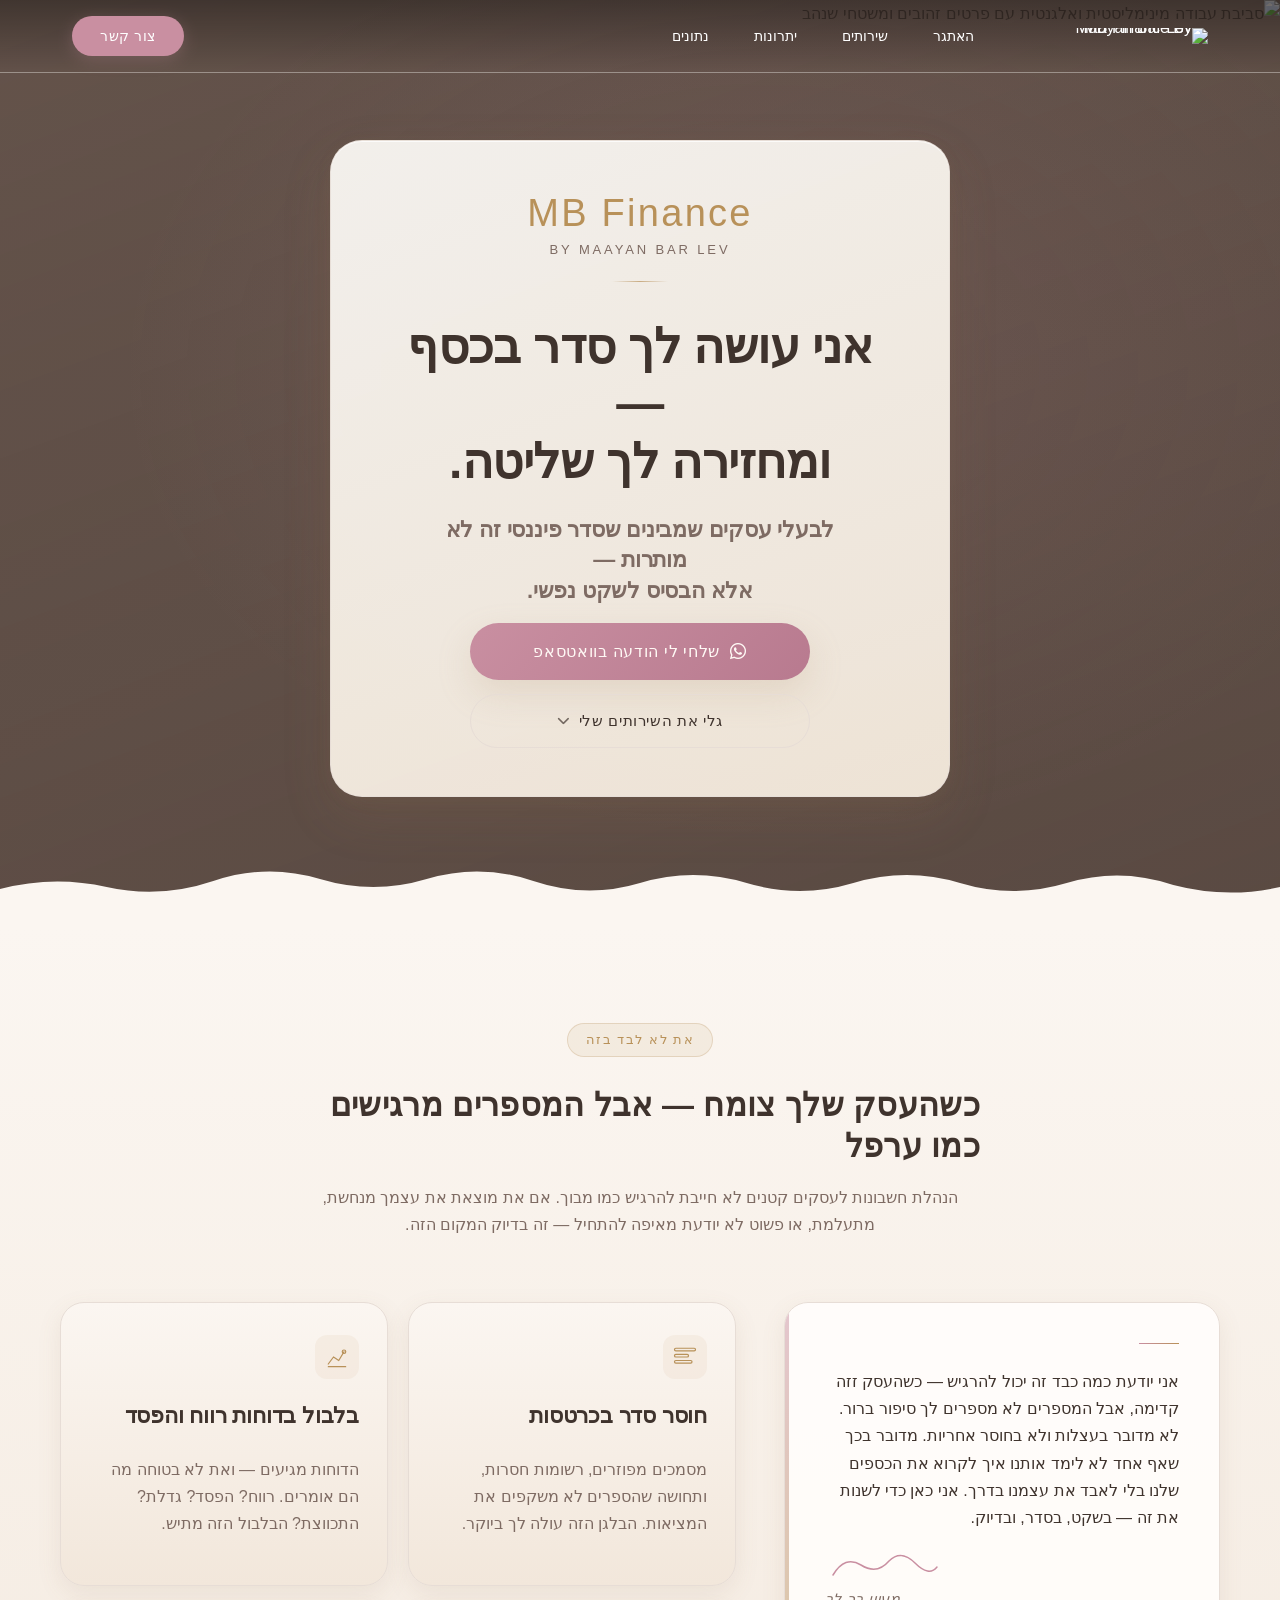
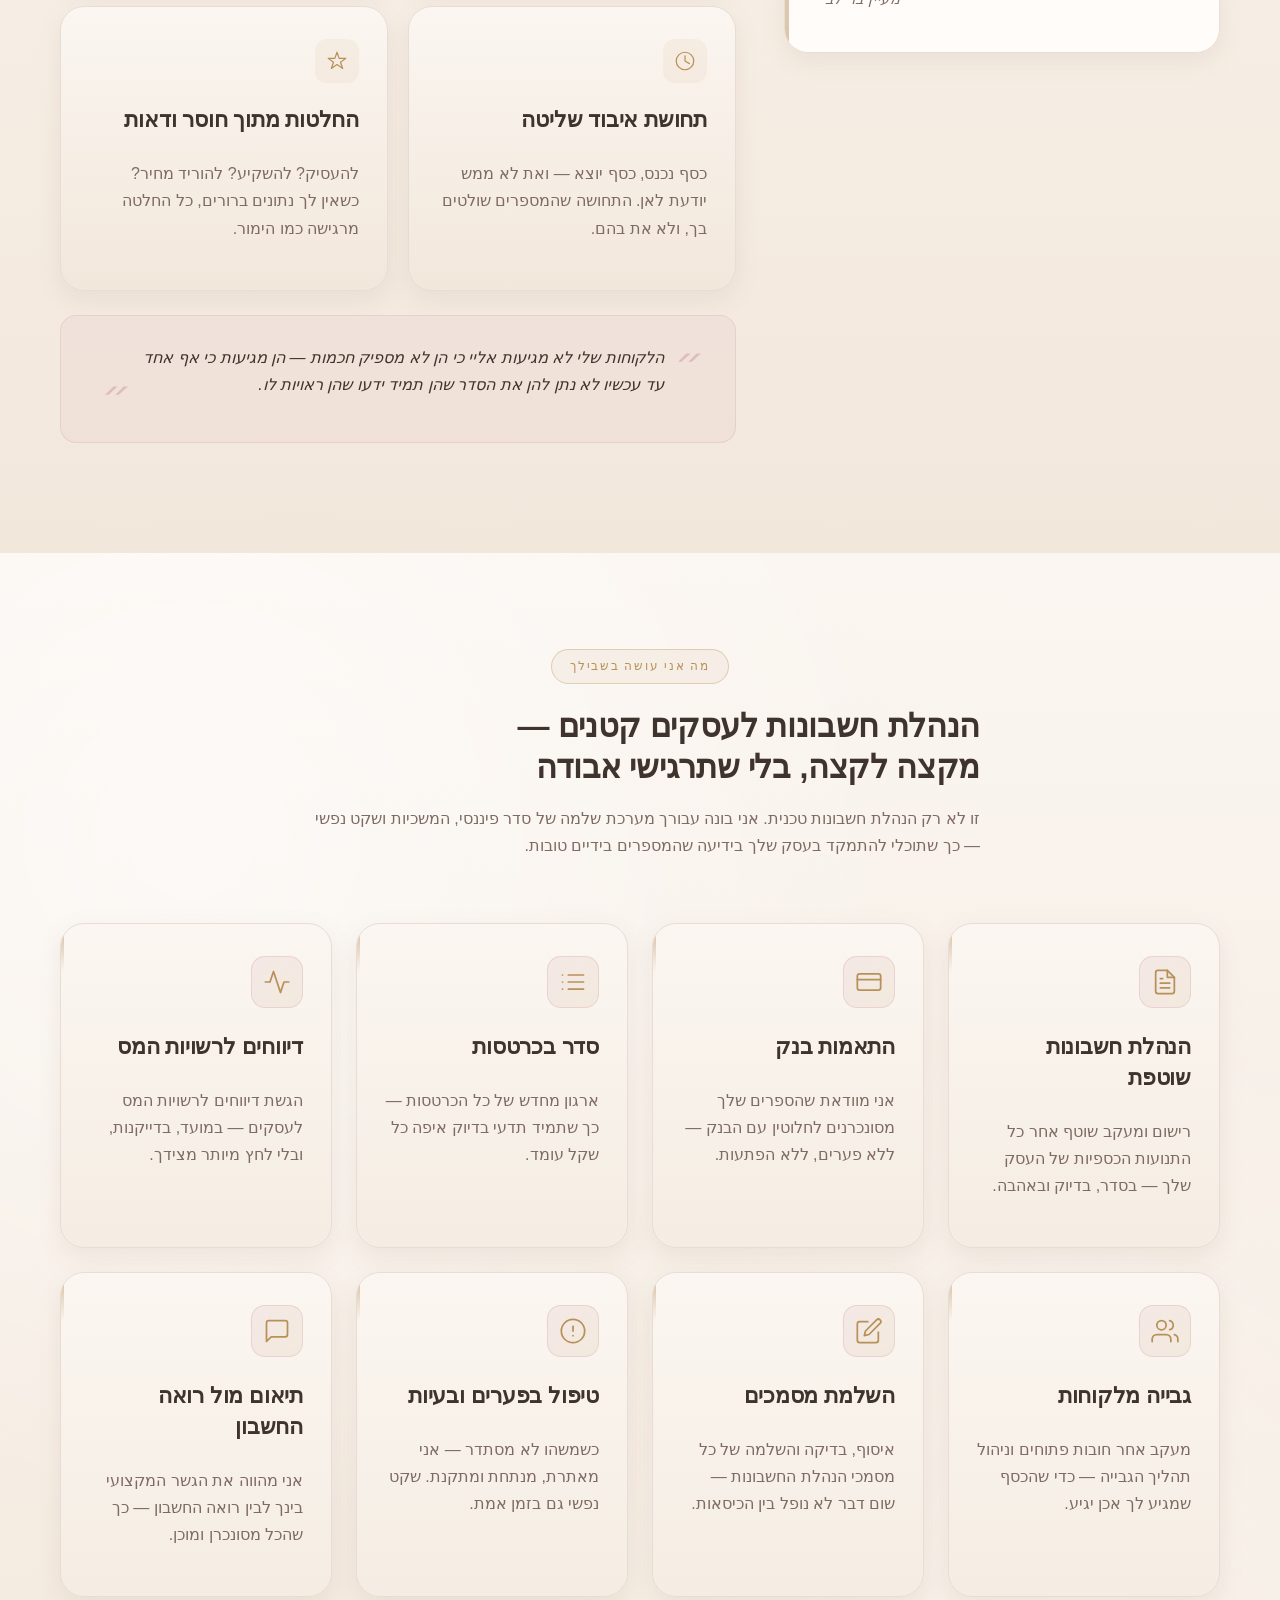
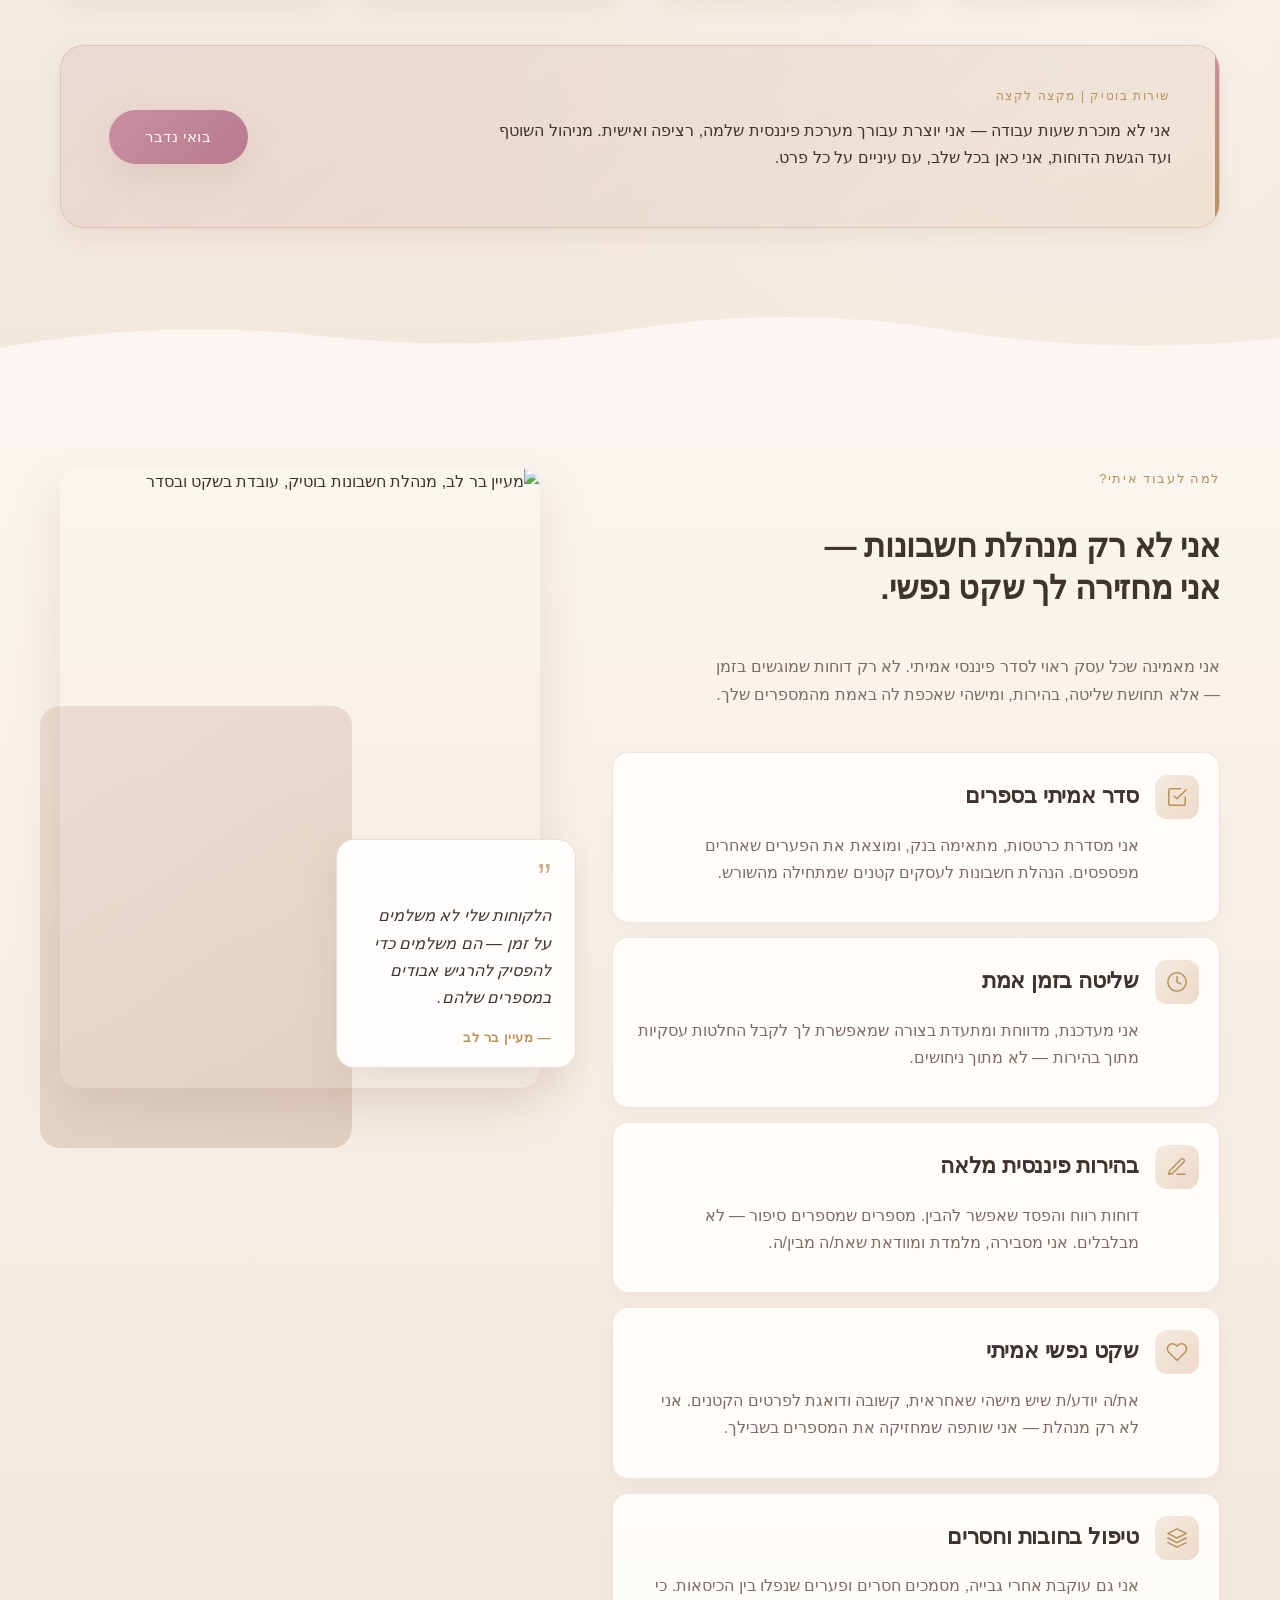
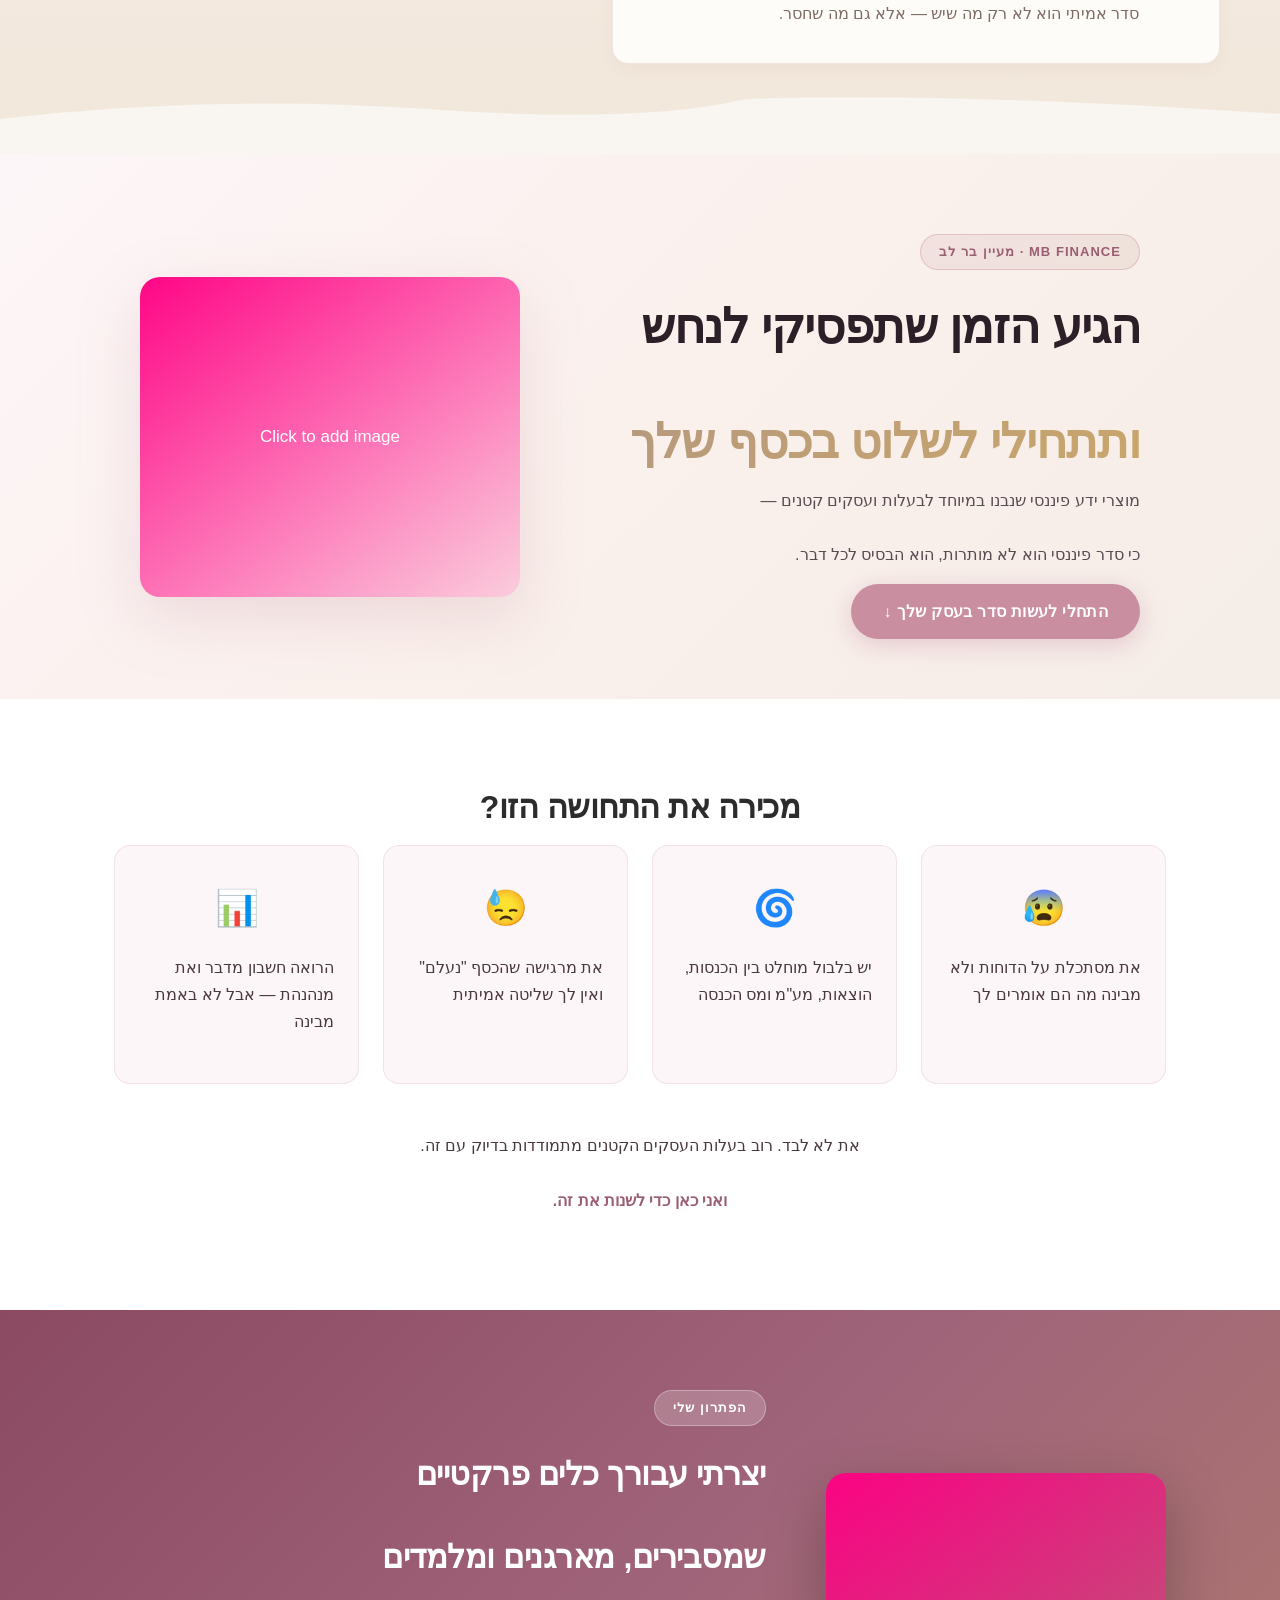
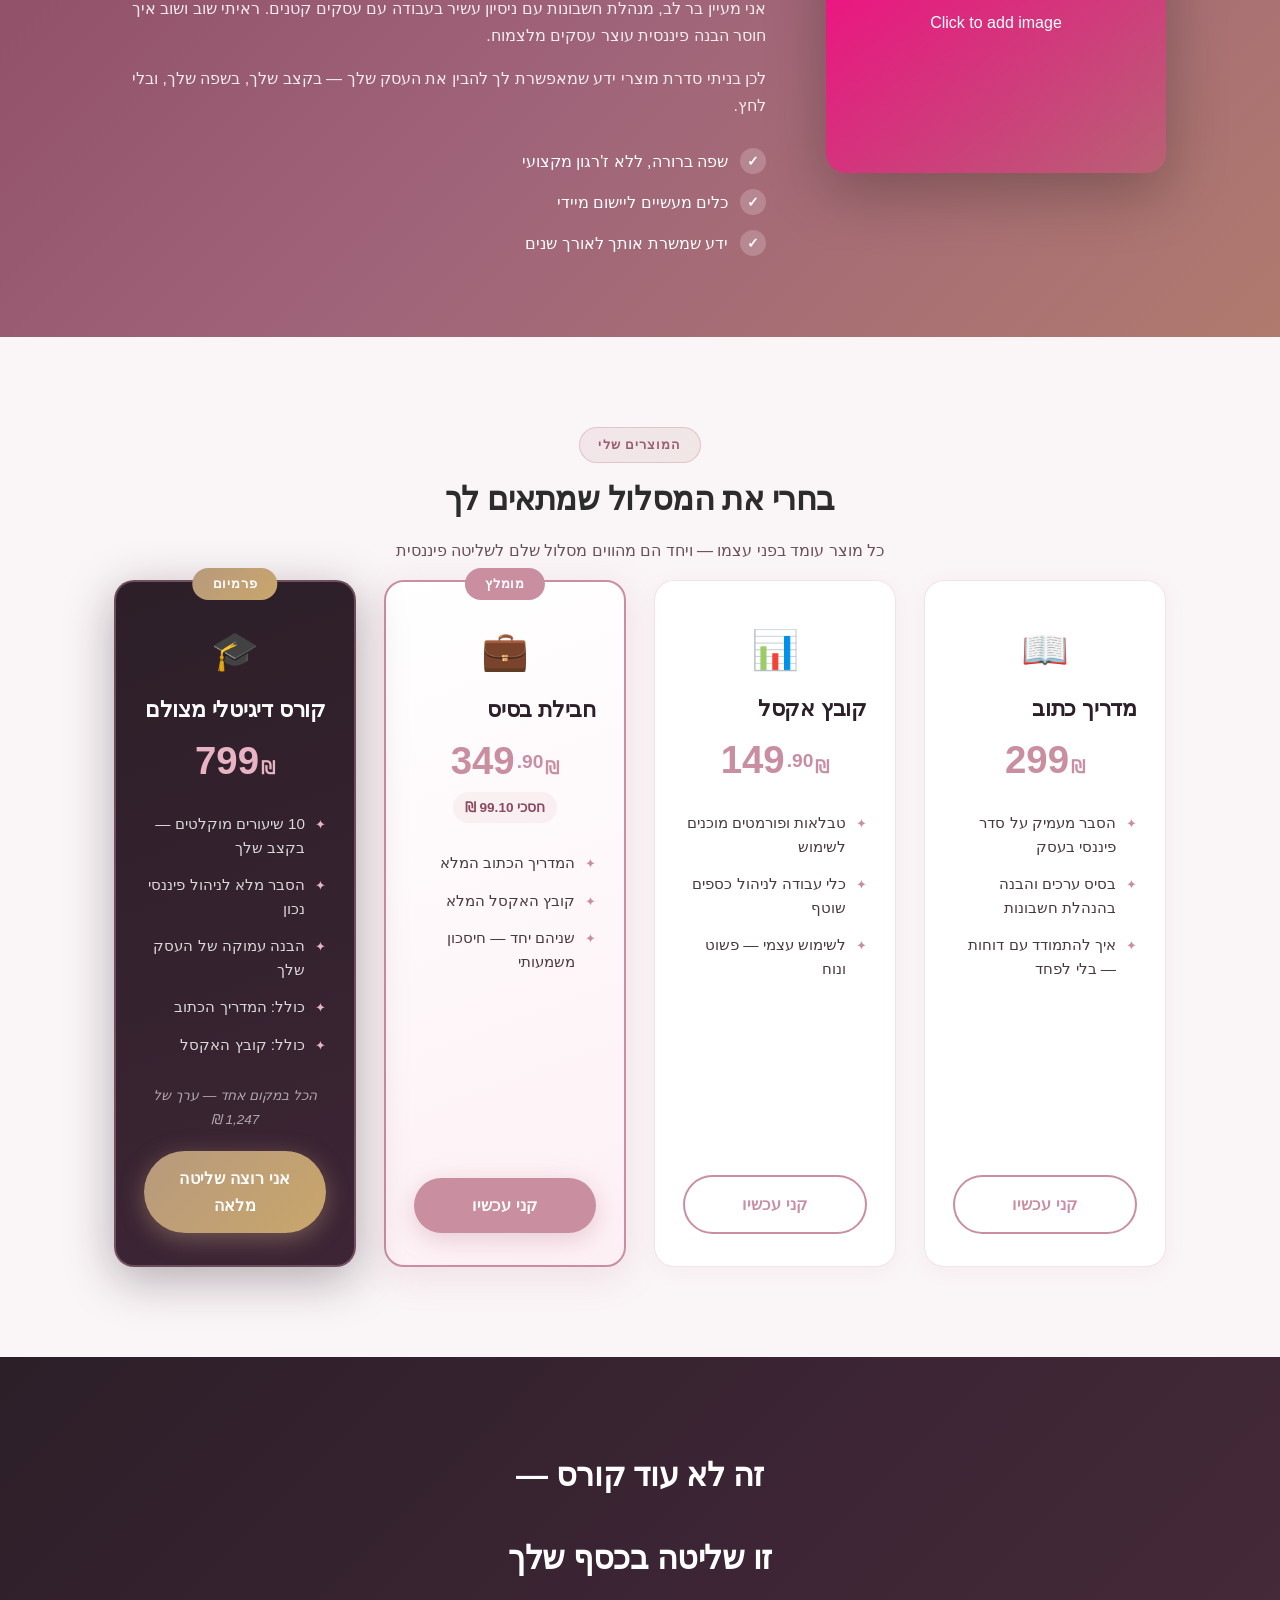
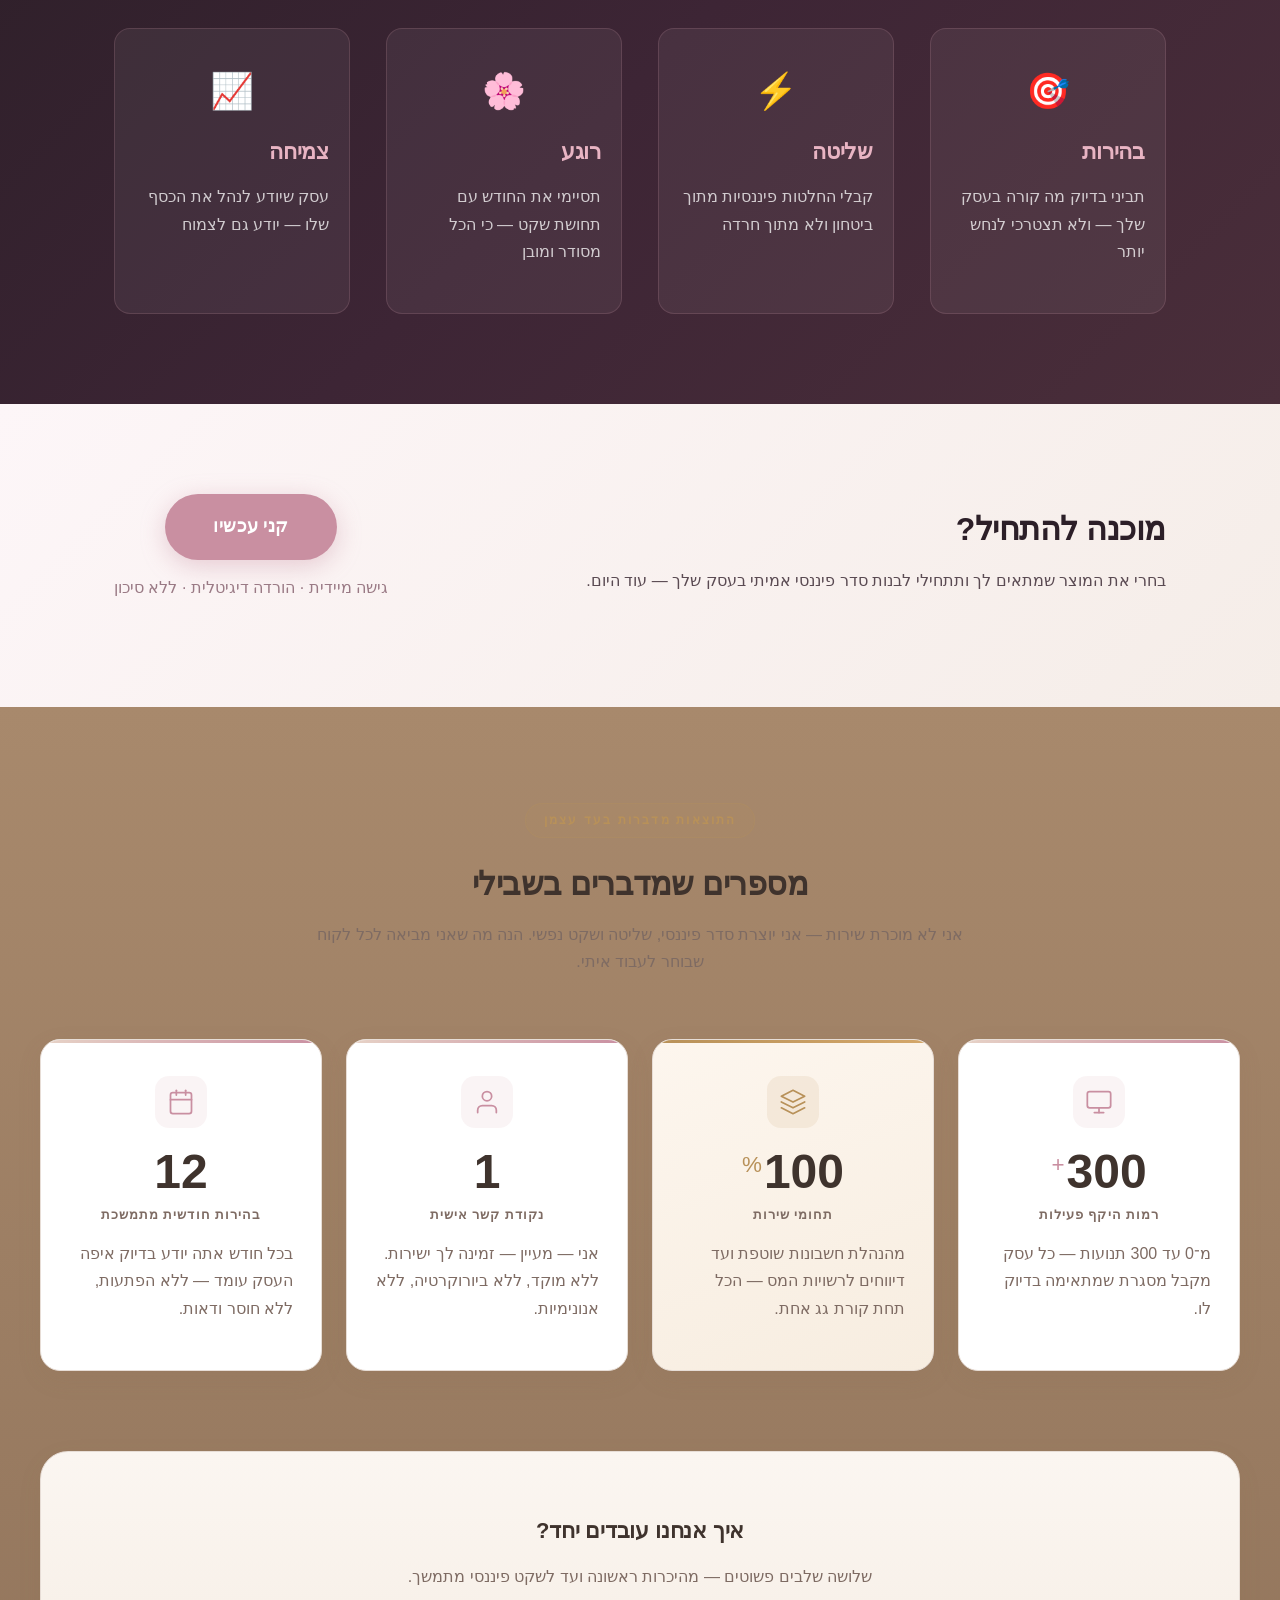
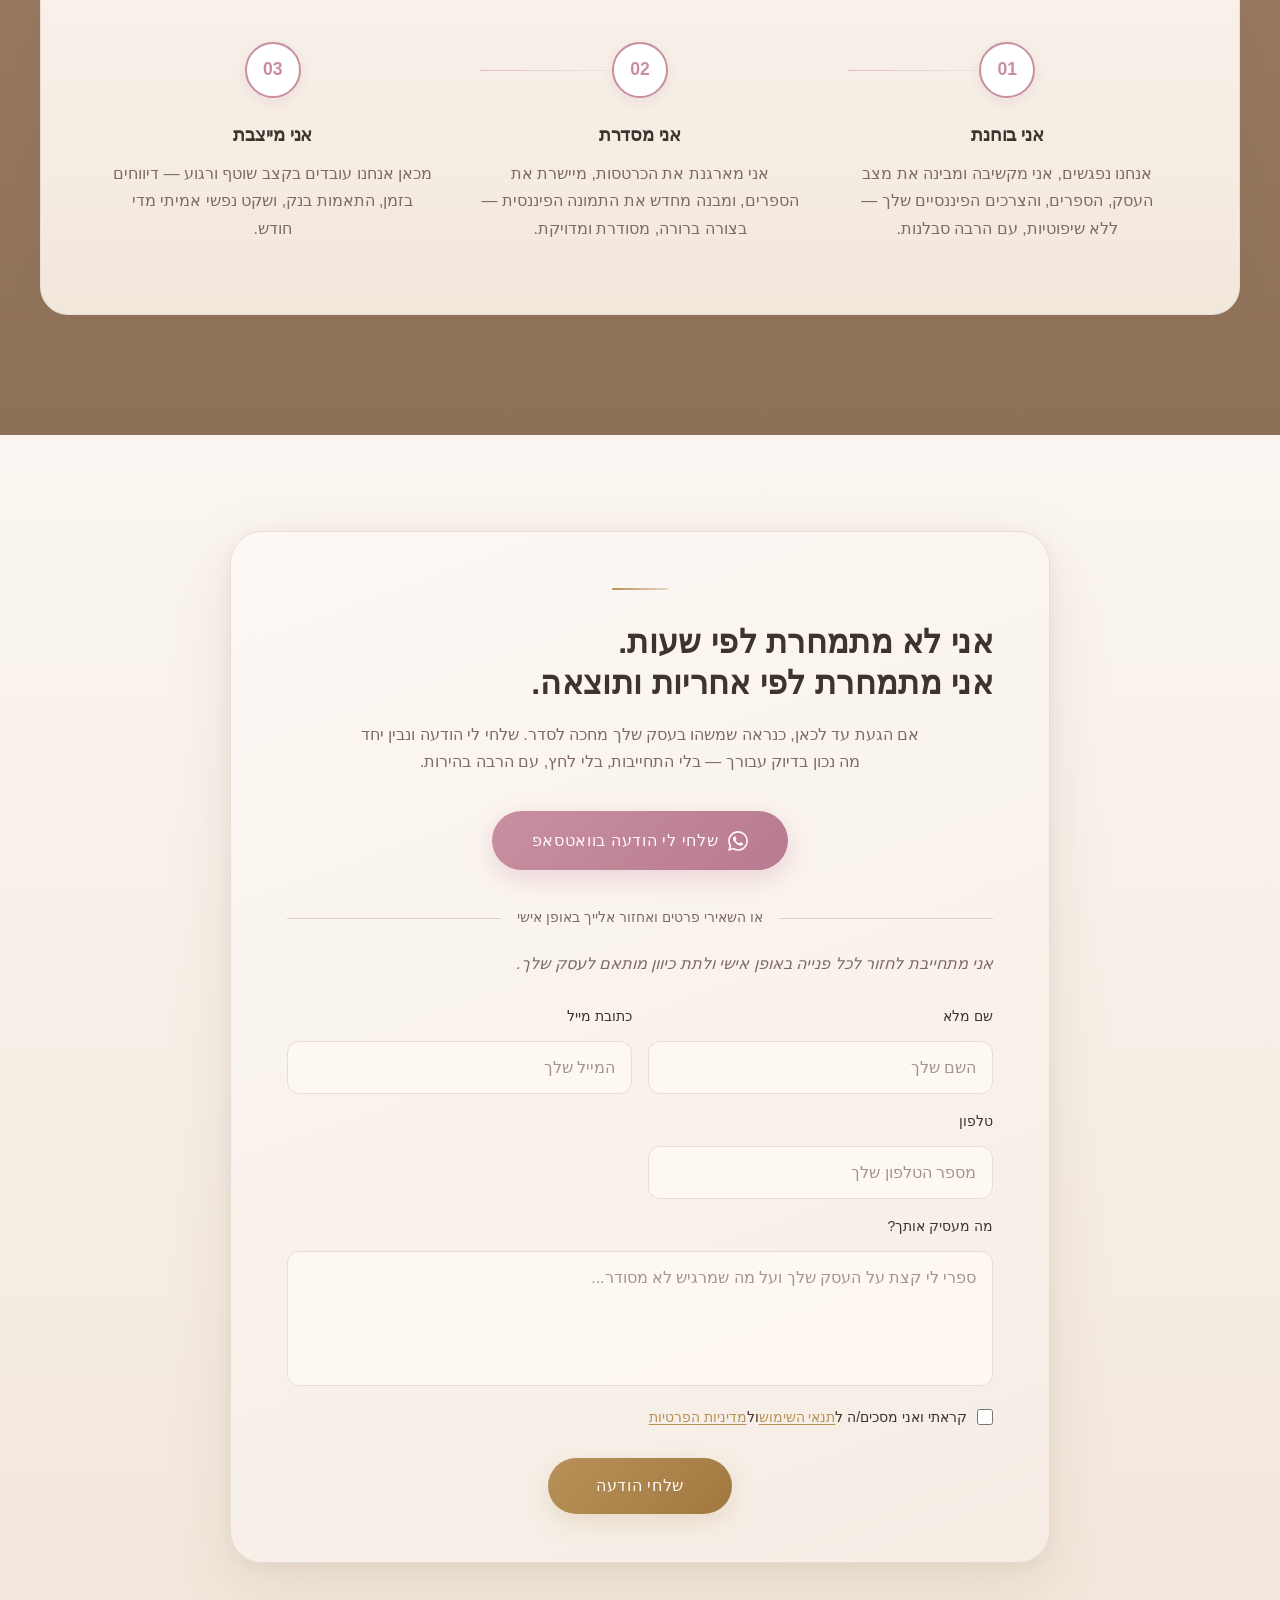
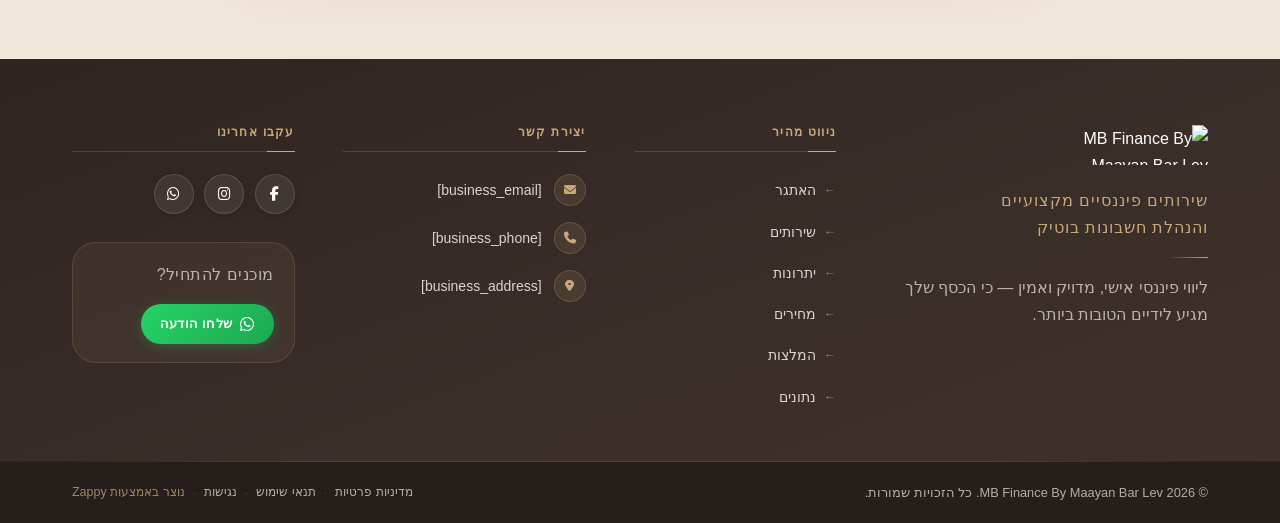
==== commit 2e7f3806: "Background sync: Progressive GitHub Sync" ====
--- a/public/index.html
+++ b/public/index.html
@@ -1 +1 @@
-<!doctype html><html dir="rtl" lang="he"><head><meta charset="UTF-8"><meta content="width=device-width,initial-scale=1" name="viewport"><meta content="index, follow" name="robots"><title>הנהלת חשבונות לעסקים קטנים — MB Finance By Maayan Bar Lev</title><meta content="MB Finance by Maayan Bar Lev is a high-end boutique accounting service with a deeply personal, feminine, and luxurious brand identity. The brand positions itsel" name="description"><meta content="הנהלת חשבונות לעסקים קטנים, מנהלת חשבונות לעצמאים ובעלי עסקים, דיווחים לרשויות המס לעסקים, התאמות בנק וסדר בספרים לעסק" name="keywords"><link href="/assets/favicon.ico" rel="icon" type="image/x-icon"><link href="/assets/favicon-16x16.png" rel="icon" type="image/png" sizes="16x16"><link href="/assets/favicon-32x32.png" rel="icon" type="image/png" sizes="32x32"><link href="/assets/favicon-48x48.png" rel="icon" type="image/png" sizes="48x48"><link href="/assets/favicon-192x192.png" rel="icon" type="image/png" sizes="192x192"><link href="/assets/favicon-512x512.png" rel="icon" type="image/png" sizes="512x512"><link href="/assets/apple-touch-icon.png" rel="apple-touch-icon"><script>!function(){"use strict";var t="21990d9f-f5af-49b9-a0df-b9c04e49e2e7",e="https://api.zappy5.com/api/analytics/track",a=18e5,n=2592e6,o=!0,i=!0,r=!0;var s=function(){var e="zappy_visitor_"+t,a=null;try{if(a=localStorage.getItem(e)){var o=JSON.parse(a),i=Date.now();if(i-o.created<n)return o.lastSeen=i,localStorage.setItem(e,JSON.stringify(o)),o.id}}catch(t){console.warn("Zappy Analytics: LocalStorage not available")}var r="zv_"+Date.now()+"_"+Math.random().toString(36).substr(2,9);try{localStorage.setItem(e,JSON.stringify({id:r,created:Date.now(),lastSeen:Date.now()}))}catch(t){}return r}(),c=function(){var e="zappy_session_"+t,n=null;try{if(n=sessionStorage.getItem(e)){var o=JSON.parse(n),i=Date.now();if(i-o.timestamp<a)return o.timestamp=i,sessionStorage.setItem(e,JSON.stringify(o)),o.id}}catch(t){console.warn("Zappy Analytics: SessionStorage not available")}var r="zs_"+Date.now()+"_"+Math.random().toString(36).substr(2,9);try{sessionStorage.setItem(e,JSON.stringify({id:r,timestamp:Date.now()}))}catch(t){}return r}();function l(a,n){n=n||{};var o={website_id:t,event_type:a,page_path:window.location.pathname,referrer:document.referrer||"direct",visitor_id:s,session_id:c,metadata:n};if(navigator.sendBeacon){var i=new Blob([JSON.stringify(o)],{type:"application/json"});navigator.sendBeacon(e,i)}else fetch(e,{method:"POST",headers:{"Content-Type":"application/json"},body:JSON.stringify(o),keepalive:!0}).catch(function(t){console.warn("Zappy Analytics: Failed to track event",t)})}o&&l("pageview",{title:document.title,url:window.location.href}),i&&document.addEventListener("click",function(t){var e=t.target;if("BUTTON"===e.tagName||e.closest("button")){var a="BUTTON"===e.tagName?e:e.closest("button");l("click",{element:"button",text:a.textContent.trim().substring(0,100),id:a.id||null,class:a.className||null})}else if("A"===e.tagName||e.closest("a")){var n="A"===e.tagName?e:e.closest("a");l("navigation",{element:"link",text:n.textContent.trim().substring(0,100),href:n.href,external:n.hostname!==window.location.hostname})}},!0),r&&document.addEventListener("submit",function(t){var e=t.target;l("form_submit",{form_id:e.id||null,form_name:e.name||null,form_action:e.action||null,form_method:e.method||"GET"})},!0);var d=Date.now();window.addEventListener("beforeunload",function(){l("page_unload",{time_on_page:Math.floor((Date.now()-d)/1e3),page_path:window.location.pathname})}),window.zappyAnalytics={track:l,getVisitorId:function(){return s},getSessionId:function(){return c}}}()</script><meta content="הנהלת חשבונות לעסקים קטנים — MB Finance By Maayan Bar Lev" property="og:title"><meta content="MB Finance by Maayan Bar Lev is a high-end boutique accounting service with a deeply personal, feminine, and luxurious brand identity. The brand positions itsel" property="og:description"><meta content="website" property="og:type"><meta content="he_IL" property="og:locale"><meta content="summary_large_image" name="twitter:card"><meta content="הנהלת חשבונות לעסקים קטנים — MB Finance By Maayan Bar Lev" name="twitter:title"><meta content="MB Finance by Maayan Bar Lev is a high-end boutique accounting service with a deeply personal, feminine, and luxurious brand identity. The brand positions itsel" name="twitter:description"><link href="https://cdnjs.cloudflare.com/ajax/libs/font-awesome/6.4.0/css/all.min.css" rel="stylesheet"><link href="/assets/favicon.ico" rel="icon" type="image/x-icon"><link href="/assets/favicon-16x16.png" rel="icon" type="image/png" sizes="16x16"><link href="/assets/favicon-32x32.png" rel="icon" type="image/png" sizes="32x32"><link href="/assets/favicon-48x48.png" rel="icon" type="image/png" sizes="48x48"><link href="/assets/favicon-192x192.png" rel="icon" type="image/png" sizes="192x192"><link href="/assets/favicon-512x512.png" rel="icon" type="image/png" sizes="512x512"><link href="/assets/apple-touch-icon.png" rel="apple-touch-icon"><link href="https://cdn.jsdelivr.net/npm/vanilla-cookieconsent@3/dist/cookieconsent.css" rel="stylesheet"><script src="https://cdn.jsdelivr.net/npm/vanilla-cookieconsent@3/dist/cookieconsent.umd.js"></script><script src="https://cdn.jsdelivr.net/gh/mickidum/acc_toolbar/acctoolbar/acctoolbar.min.js"></script><link href="/styles.css" rel="stylesheet"><style id="zappy-dropdown-submenu-styles">#navMenu li:has(.sub-menu),.nav-menu li:has(.sub-menu),.navbar li:has(.sub-menu),nav li:has(.sub-menu){position:relative}#navMenu .sub-menu,.nav-menu .sub-menu,.navbar .sub-menu,nav .sub-menu{display:block!important;position:absolute!important;top:100%;left:0;min-width:220px;background:#fff;border-radius:8px;box-shadow:0 8px 25px rgba(0,0,0,.15);padding:8px 0;opacity:0;visibility:hidden;transform:translateY(10px);transition:all .3s ease;z-index:1000;list-style:none;pointer-events:none}#navMenu li:hover>.sub-menu,.nav-menu li:hover>.sub-menu,.navbar li:hover>.sub-menu,nav li:hover>.sub-menu{opacity:1!important;visibility:visible!important;transform:translateY(0)!important;pointer-events:auto!important}.sub-menu li{list-style:none;margin:0;padding:0}.sub-menu a{display:block!important;padding:10px 16px!important;color:var(--text-dark,#333)!important;font-weight:500;text-decoration:none;white-space:nowrap;transition:background-color .2s}.sub-menu a:hover{background-color:#f5f5f5}[dir=rtl] .nav-menu .sub-menu,[dir=rtl] .navbar .sub-menu,[dir=rtl] nav .sub-menu,html[lang=ar] .nav-menu .sub-menu,html[lang=ar] .navbar .sub-menu,html[lang=ar] nav .sub-menu,html[lang=he] .nav-menu .sub-menu,html[lang=he] .navbar .sub-menu,html[lang=he] nav .sub-menu{left:auto!important;right:0!important}.sub-menu:empty,.sub-menu:not(:has(li)):not(:has(> a)),.sub-menu:not(:has(li:not(.zappy-hidden-menu-item))):not(:has(> a)){display:none!important;opacity:0!important;visibility:hidden!important;pointer-events:none!important}li:has(.menu-group-title):hover>.sub-menu{opacity:1!important;visibility:visible!important;transform:translateY(0)!important;pointer-events:auto!important}#navMenu>li>.menu-group-title,.nav-menu>li>.menu-group-title{display:inline-block;padding:.5rem 1rem;cursor:default;user-select:none}@media (max-width:768px){#navMenu .sub-menu,.nav-menu .sub-menu,.navbar .sub-menu,nav .sub-menu{position:static!important;transform:none!important;box-shadow:none!important;background:0 0!important;max-height:0;overflow:hidden;opacity:0;visibility:hidden;transition:max-height .3s ease,opacity .3s ease;padding:0!important;border-radius:0!important}.sub-menu.mobile-expanded{max-height:60vh!important;overflow-y:auto!important;opacity:1!important;visibility:visible!important;padding:8px 0 8px 16px!important}[dir=rtl] .sub-menu.mobile-expanded,html[lang=he] .sub-menu.mobile-expanded{padding:8px 16px 8px 0!important}#navMenu li:hover>.sub-menu,.nav-menu li:hover>.sub-menu,.navbar li:hover>.sub-menu,nav li:hover>.sub-menu{opacity:0;visibility:hidden;pointer-events:none}#navMenu li>.sub-menu.mobile-expanded,.nav-menu li>.sub-menu.mobile-expanded,.navbar li>.sub-menu.mobile-expanded,nav li>.sub-menu.mobile-expanded{opacity:1!important;visibility:visible!important;pointer-events:auto!important}#navMenu li:has(.sub-menu),.nav-menu li:has(.sub-menu),.navbar li:has(.sub-menu),nav li:has(.sub-menu){display:flex!important;flex-wrap:wrap!important;align-items:center!important;position:relative!important;min-height:44px!important}#navMenu li:has(.sub-menu)>a,.nav-menu li:has(.sub-menu)>a,.navbar li:has(.sub-menu)>a,nav li:has(.sub-menu)>a{flex:1!important;min-width:0!important}#navMenu li:has(.sub-menu)>.menu-group-title,.nav-menu li:has(.sub-menu)>.menu-group-title,.navbar li:has(.sub-menu)>.menu-group-title,nav li:has(.sub-menu)>.menu-group-title{flex:1!important;min-width:0!important;padding:0!important;line-height:inherit!important}#navMenu li:has(.sub-menu)>.sub-menu,.nav-menu li:has(.sub-menu)>.sub-menu,.navbar li:has(.sub-menu)>.sub-menu,nav li:has(.sub-menu)>.sub-menu{flex-basis:100%!important;width:100%!important}#navMenu li:has(.sub-menu)>a [class*=arrow],#navMenu li:has(.sub-menu)>a [class*=chevron],.nav-menu li:has(.sub-menu)>a .fa-angle-down,.nav-menu li:has(.sub-menu)>a .fa-chevron-down,.nav-menu li:has(.sub-menu)>a [class*=arrow],.nav-menu li:has(.sub-menu)>a [class*=chevron],nav li:has(.sub-menu)>a [class*=arrow],nav li:has(.sub-menu)>a [class*=chevron]{display:none!important;visibility:hidden!important}.mobile-submenu-toggle{display:flex!important;align-items:center!important;justify-content:center!important;width:44px!important;height:auto!important;background:0 0!important;border:none!important;cursor:pointer!important;color:var(--text-dark)!important;position:static!important;flex-shrink:0!important;align-self:stretch!important;z-index:2!important;padding:0!important;margin:0!important}.mobile-submenu-toggle::after{content:''!important;width:0!important;height:0!important;border-left:6px solid transparent!important;border-right:6px solid transparent!important;border-top:7px solid currentColor!important;transition:transform .3s ease!important}.mobile-submenu-toggle.expanded::after{transform:rotate(180deg)!important}.sub-menu a{padding:10px 0!important;display:block!important;color:var(--text-dark)!important}.navbar .sub-menu li a,.zappy-products-dropdown .sub-menu a,nav.navbar .sub-menu li a{color:var(--text-dark)!important}}@media (min-width:769px){.mobile-submenu-toggle{display:none!important}}</style><style id="mobile-lang-menu-deployed-css">@media (max-width:768px){.lang-switcher,.nav-container .lang-switcher,.nav-cta-container .lang-switcher,.nav-ecommerce-icons .lang-switcher,.nav-icons-left .lang-switcher,.navbar .lang-switcher,.navbar .nav-cta-container .lang-switcher{display:none!important}.mobile-lang-menu{width:100%;border-top:1px solid rgba(128,128,128,.2);padding:8px 0 0 0;margin-top:8px}.mobile-lang-toggle{display:flex!important;align-items:center;justify-content:space-between;width:100%;padding:12px 16px;background:0 0;border:none;cursor:pointer;font-size:15px;color:inherit;font-family:inherit}.mobile-lang-toggle::after{content:'';display:inline-block;width:8px;height:8px;border-right:2px solid currentColor;border-bottom:2px solid currentColor;transform:rotate(45deg);transition:transform .3s ease;margin-left:8px}.mobile-lang-toggle.expanded::after{transform:rotate(-135deg)}.mobile-lang-options{max-height:0;overflow:hidden;transition:max-height .3s ease}.mobile-lang-options.expanded{max-height:300px}.mobile-lang-option{display:flex!important;align-items:center;gap:10px;padding:10px 24px;text-decoration:none;color:inherit;font-size:14px;font-family:inherit}.mobile-lang-option:hover{background:rgba(128,128,128,.1)}.mobile-lang-option.active{font-weight:600;opacity:.7;pointer-events:none}.mobile-lang-option img{width:20px;height:20px;border-radius:50%}}@media (min-width:769px){.mobile-lang-menu{display:none!important}}</style><style id="zappy-widget-visibility">#mic-access-tool-box,#mic-access-tool-general-button,#mic-init-access-tool #mic-access-tool-box,#mic-init-access-tool #mic-access-tool-general-button,#mic-init-access-tool .mic-access-tool-general-button,._access-icon,._access-menu,.mic-access-tool-box,.mic-access-tool-general-button,div[id*=mic-access-tool-box]{display:none!important;visibility:hidden!important;opacity:0!important;pointer-events:none!important}</style></head><body><nav class="navbar" dir="rtl"><button class="mobile-toggle" aria-label="Menu" id="mobileToggle"><svg viewBox="0 0 24 24" fill="none" height="24" width="24" class="hamburger-icon"><path d="M3 12h18M3 6h18M3 18h18" stroke="currentColor" stroke-width="2" stroke-linecap="round"></path></svg><svg viewBox="0 0 24 24" fill="none" height="24" width="24" class="close-icon" style="display:none"><path d="M18 6L6 18M6 6l12 12" stroke="currentColor" stroke-width="2" stroke-linecap="round"></path></svg></button><button class="phone-header-btn" aria-label="Call" data-phone="[business_phone]"><svg viewBox="0 0 24 24" fill="currentColor" height="20" width="20"><path d="M22 16.92v3a2 2 0 0 1-2.18 2 19.79 19.79 0 0 1-8.63-3.07 19.5 19.5 0 0 1-6-6 19.79 19.79 0 0 1-3.07-8.67A2 2 0 0 1 4.11 2h3a2 2 0 0 1 2 1.72 12.84 12.84 0 0 0 .7 2.81 2 2 0 0 1-.45 2.11L8.09 9.91a16 16 0 0 0 6 6l1.27-1.27a2 2 0 0 1 2.11-.45 12.84 12.84 0 0 0 2.81.7A2 2 0 0 1 22 16.92z"></path></svg></button><div class="nav-container"><div class="nav-right-group"><div class="nav-brand"><a href="/" class="logo-link"><img alt="MB Finance By Maayan Bar Lev" src="/assets/mb-finance-by-maayan-bar-lev-logo.webp" class="logo"></a></div><ul class="nav-menu" id="navMenu"><li><a href="#problem">האתגר</a></li><li><a href="#services">שירותים</a></li><li><a href="#benefits">יתרונות</a></li><li><a href="#stats">נתונים</a></li></ul></div><div class="nav-cta-container"><a href="#cta" class="nav-cta-btn">צור קשר</a></div></div></nav><script>window.addEventListener("load",function(){const e=document.querySelector(".navbar, nav, header");if(!e)return void console.log("[Navbar] Navbar element not found");let t=document.getElementById("mobileToggle")||document.querySelector(".mobile-toggle")||document.querySelector(".hamburger")||document.querySelector(".hamburger-menu")||document.querySelector(".menu-toggle")||document.querySelector(".burger-menu")||document.querySelector('[aria-label="Menu"]')||document.querySelector('[aria-label="תפריט"]');const o=document.querySelector(".phone-header-btn"),n=window.getComputedStyle(e);let r=n.backgroundColor;if(console.log("[Navbar] Initial navbar background:",r),"transparent"===r||"rgba(0, 0, 0, 0)"===r||r.startsWith("rgba")&&r.includes(", 0)")){const e=n.backgroundImage;if(e&&"none"!==e)console.log("[Navbar] Navbar has background image/gradient, using dark text"),r="rgb(240, 240, 240)";else{const e=window.getComputedStyle(document.body).backgroundColor;console.log("[Navbar] Navbar transparent, using body background:",e),r=e}}const i=r.match(/\d+/g);if(i&&i.length>=3){const e=(.299*parseInt(i[0])+.587*parseInt(i[1])+.114*parseInt(i[2]))/255;console.log("[Navbar] Mobile button colors preserved from Claude CSS (luminance:",e.toFixed(2)+")");const n=document.createElement("style");n.id="zappy-mobile-nav-fix";document.documentElement.lang;document.documentElement.dir,n.textContent='\n        /* Hide mobile buttons on desktop, show only on mobile */\n        @media (min-width: 769px) {\n          .mobile-toggle,\n          .phone-header-btn {\n            display: none !important;\n          }\n        }\n        \n        /* Show and position mobile buttons correctly on mobile */\n        @media (max-width: 768px) {\n          .mobile-toggle,\n          .phone-header-btn {\n            position: absolute !important;\n            top: 50% !important;\n            transform: translateY(-50%) !important;\n            z-index: 1001 !important;\n            display: flex !important;\n            align-items: center !important;\n            justify-content: center !important;\n            width: 36px !important;\n            height: 36px !important;\n            border-radius: 50% !important;\n            border: none !important;\n            cursor: pointer !important;\n            padding: 6px !important;\n            background: none !important;\n            color: var(--nav-text, var(--text-dark)) !important;\n          }\n          \n          /* LTR positioning (default): hamburger LEFT, phone RIGHT */\n          html:not([dir="rtl"]):not([lang="he"]):not([lang="ar"]) .mobile-toggle,\n          html[dir="ltr"] .mobile-toggle {\n            left: 12px !important;\n            right: auto !important;\n          }\n          html:not([dir="rtl"]):not([lang="he"]):not([lang="ar"]) .phone-header-btn,\n          html[dir="ltr"] .phone-header-btn {\n            right: 12px !important;\n            left: auto !important;\n          }\n          \n          /* RTL positioning: hamburger RIGHT, phone LEFT */\n          html[dir="rtl"] .mobile-toggle,\n          html[lang="he"] .mobile-toggle,\n          html[lang="ar"] .mobile-toggle {\n            right: 12px !important;\n            left: auto !important;\n          }\n          html[dir="rtl"] .phone-header-btn,\n          html[lang="he"] .phone-header-btn,\n          html[lang="ar"] .phone-header-btn {\n            left: 12px !important;\n            right: auto !important;\n          }\n          \n          /* CRITICAL: Ensure nav-container has min-height on mobile */\n          /* All children are positioned absolutely/fixed on mobile, so height:auto collapses to 0 */\n          .nav-container {\n            min-height: 70px !important;\n            position: relative !important;\n          }\n          \n          /* Ensure SVG icons are properly sized and inherit color */\n          .mobile-toggle svg,\n          .phone-header-btn svg {\n            width: 24px !important;\n            height: 24px !important;\n            /* Don\'t force display - let JavaScript control hamburger/close toggle */\n          }\n          \n          /* Reset nav-cta-container on mobile - remove desktop box-shadow/padding */\n          /* that creates a visible ghost box when CTA button is hidden */\n          .nav-cta-container {\n            box-shadow: none !important;\n            padding: 0 !important;\n          }\n          \n          /* Hide nav-cta-container entirely on mobile when there\'s no lang-switcher */\n          /* (only the CTA button is inside, and it\'s hidden on mobile) */\n          .nav-cta-container:not(:has(.lang-switcher)) {\n            display: none !important;\n          }\n          \n          /* CRITICAL: Prevent hero image fade gradient from bleeding over headline text */\n          /* The .image-fade-gradient has bottom: -30px (extends below parent) */\n          /* On mobile stacked layout, this overlaps the h1 text below the image */\n          .hero-image-column {\n            overflow: hidden !important;\n          }\n          .image-fade-gradient {\n            bottom: 0 !important;\n          }\n          \n          /* Hide desktop language switcher on mobile - hamburger menu handles it */\n          /* High specificity to override stored CSS */\n          .lang-switcher,\n          .nav-cta-container .lang-switcher,\n          .nav-container .lang-switcher,\n          .navbar .lang-switcher,\n          .navbar .nav-cta-container .lang-switcher {\n            display: none !important;\n         